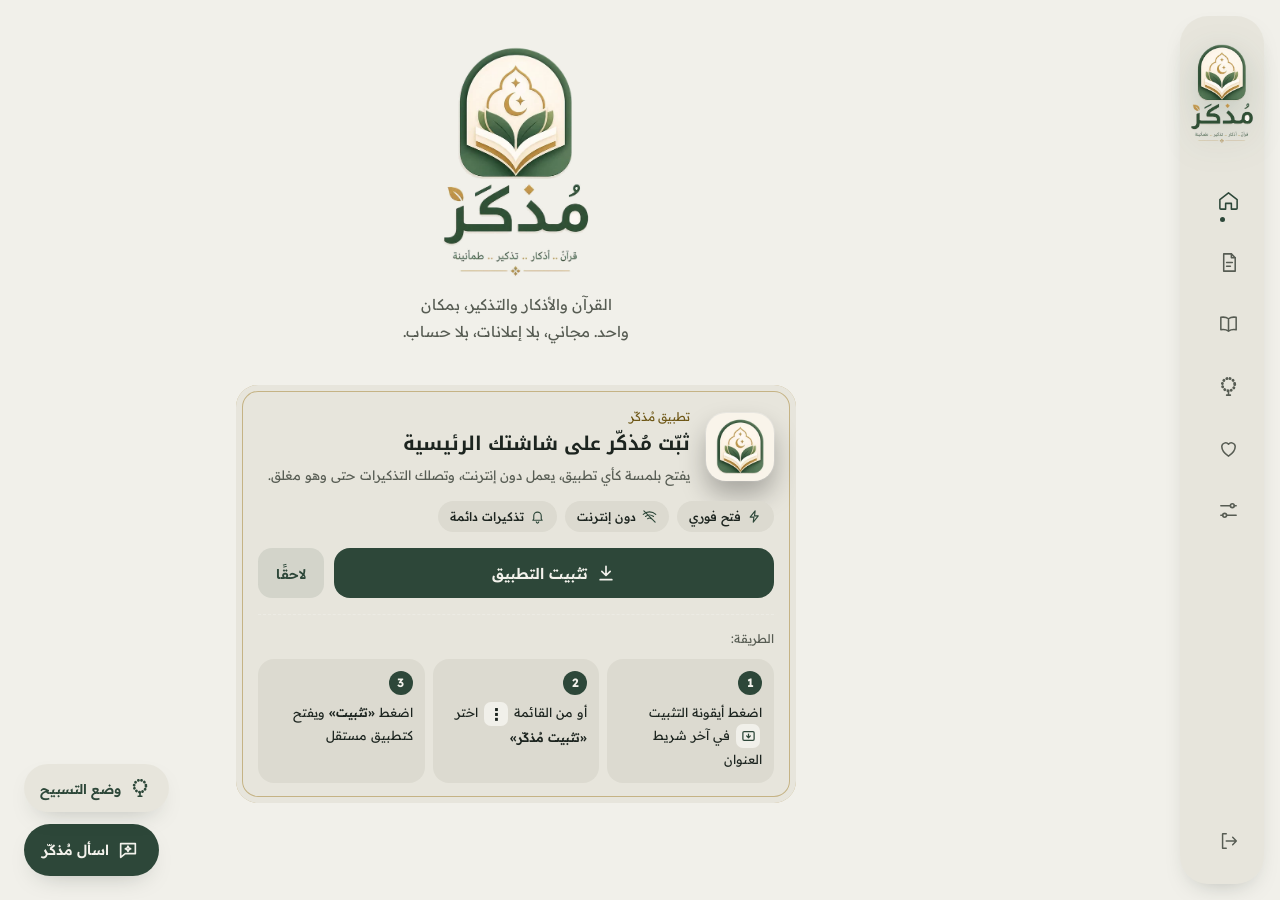
==== index.html @ 137f6650 "Add files via upload" ====
<!DOCTYPE html>
<html lang="ar" dir="rtl">
<head>
    <meta charset="UTF-8">
    <meta name="viewport" content="width=device-width, initial-scale=1.0, viewport-fit=cover">
    <meta name="theme-color" content="#F1F0EA">
    <title>مُذكّر | التطبيق الشامل للقرآن الكريم والأذكار</title>
    <meta name="description" content="مُذكّر: وردك اليومي من القرآن الكريم، والمصحف بالتجويد والتفسير، وأذكار الصباح والمساء بأدلّتها، ومسبحة، وتذكيرات تصلك حتى والتطبيق مغلق. مجاني وبلا إعلانات.">
    <meta property="og:title" content="مُذكّر · القرآن والأذكار">
    <meta property="og:description" content="وردك اليومي، والمصحف، والأذكار، والمسبحة، وتذكيرات تصلك في وقتها.">
    <meta property="og:locale" content="ar_AR">
    
    <!-- Google Fonts -->
    <link rel="preconnect" href="https://fonts.googleapis.com">
    <link rel="preconnect" href="https://fonts.gstatic.com" crossorigin>
    <link href="https://fonts.googleapis.com/css2?family=Readex+Pro:wght@300..700&family=Noto+Kufi+Arabic:wght@500;600;700&family=Amiri+Quran&family=Amiri:wght@400;700&family=Noto+Naskh+Arabic:wght@400;600;700&family=Scheherazade+New:wght@400;700&display=swap" rel="stylesheet">

    <!-- Web App Manifest -->
    <link rel="manifest" href="manifest.json">
    <link rel="icon" type="image/png" href="assets/img/favicon-64.png">
    <link rel="apple-touch-icon" href="assets/img/apple-touch-icon.png">

    <!-- التنسيقات: الترتيب مهم (كل ملف يعدّل على ما قبله) -->
    <link rel="stylesheet" href="assets/css/01-base.css">
    <link rel="stylesheet" href="assets/css/02-reader-and-palette.css">
    <link rel="stylesheet" href="assets/css/03-home-and-wird.css">
    <link rel="stylesheet" href="assets/css/04-brand-and-effects.css">
    <link rel="stylesheet" href="assets/css/05-viewer-reminders-picker.css">
    <link rel="stylesheet" href="assets/css/06-immersive-and-mobile.css">
    <link rel="stylesheet" href="assets/css/07-design.css">
    <link rel="stylesheet" href="assets/css/08-quran-tools.css">
    <link rel="stylesheet" href="assets/css/09-assistant.css">
    <link rel="stylesheet" href="assets/css/10-atmosphere.css">
    <link rel="stylesheet" href="assets/css/11-refresh.css">
    <link rel="stylesheet" href="assets/css/12-pages.css">
    <link rel="stylesheet" href="assets/css/13-mushaf-and-motion.css">
    <link rel="stylesheet" href="assets/css/14-performance.css">
    <link rel="stylesheet" href="assets/css/15-look.css">
    <link rel="stylesheet" href="assets/css/16-layout.css">
    <link rel="stylesheet" href="assets/css/17-mushaf.css">
    <link rel="stylesheet" href="assets/css/18-screen.css">
    <link rel="stylesheet" href="assets/css/19-feedback.css">
    <link rel="stylesheet" href="assets/css/20-cards.css">
    <link rel="stylesheet" href="assets/css/21-new-look.css">
</head>
<body>

<script src="assets/js/preload-theme.js"></script>
<div class="splash" id="splash" aria-hidden="true"><div class="brand-logo"></div></div>
<script src="assets/js/splash.js"></script>

<svg width="0" height="0" style="position:absolute" aria-hidden="true" focusable="false"><symbol id="khatam" viewBox="0 0 100 100"><g fill="none" stroke="currentColor" stroke-width=".5"><rect x="18" y="18" width="64" height="64"/><rect x="18" y="18" width="64" height="64" transform="rotate(45 50 50)"/><g transform="translate(50 50) scale(.62) translate(-50 -50)"><rect x="18" y="18" width="64" height="64"/><rect x="18" y="18" width="64" height="64" transform="rotate(45 50 50)"/></g><g transform="translate(50 50) scale(.34) translate(-50 -50)"><rect x="18" y="18" width="64" height="64"/><rect x="18" y="18" width="64" height="64" transform="rotate(45 50 50)"/></g></g></symbol></svg>
<!-- الخلفية (ج5، الإصدار 15): لون سادة + مشربية بالزاوية وضو ذهبي بيتنفّس (بيبنيهن fx.js) -->
<div class="ambient" aria-hidden="true"></div>

<div class="app-shell">
    <!-- الشريط الجانبي -->
    <aside class="sidebar" aria-label="التنقل الرئيسي">
        <button class="brand-mark" data-target="home" aria-label="مُذكّر – الرئيسية"><span class="brand-logo" role="img" aria-label="شعار مُذكّر"></span></button>
        <nav class="side-nav">
            <span class="nav-pill" id="nav-pill" aria-hidden="true"></span>
            <button class="side-link active" data-target="home"><small>الرئيسية</small><svg viewBox="0 0 24 24" fill="none" stroke="currentColor" stroke-width="1.6" stroke-linecap="round" stroke-linejoin="round" aria-hidden="true" ><path d="M3 11l9-7 9 7v9a1 1 0 0 1-1 1h-5v-6H9v6H4a1 1 0 0 1-1-1z"/></svg></button>
            <button class="side-link" data-target="adhkar"><small>الأذكار</small><svg viewBox="0 0 24 24" fill="none" stroke="currentColor" stroke-width="1.6" stroke-linecap="round" stroke-linejoin="round" aria-hidden="true" ><path d="M7 3h8l4 4v14H7z"/><path d="M15 3v4h4"/><path d="M10 12h6M10 16h4"/></svg></button>
            <button class="side-link" data-target="quran"><small>القرآن</small><svg viewBox="0 0 24 24" fill="none" stroke="currentColor" stroke-width="1.6" stroke-linecap="round" stroke-linejoin="round" aria-hidden="true" ><path d="M12 6c-2-1.5-5-2-8-1.5v13c3-.5 6 0 8 1.5 2-1.5 5-2 8-1.5v-13c-3-.5-6 0-8 1.5zM12 6v13"/></svg></button>
            <button class="side-link" data-target="tasbih"><small>التسبيح</small><svg viewBox="0 0 24 24" fill="none" stroke="currentColor" stroke-width="1.6" stroke-linecap="round" stroke-linejoin="round" aria-hidden="true" ><circle cx="12" cy="10" r="6.5" stroke-width="3" stroke-dasharray="0.1 3.4"/><path d="M12 16.5v4.5M10 21h4"/></svg></button>
            <button class="side-link" data-target="my-adhkar"><small>أذكاري</small><svg viewBox="0 0 24 24" fill="none" stroke="currentColor" stroke-width="1.6" stroke-linecap="round" stroke-linejoin="round" aria-hidden="true" ><path d="M12 20s-7-4.5-7-10a4 4 0 0 1 7-2.5A4 4 0 0 1 19 10c0 5.5-7 10-7 10z"/></svg></button>
            <button class="side-link" data-target="settings"><small>الإعدادات</small><svg viewBox="0 0 24 24" fill="none" stroke="currentColor" stroke-width="1.6" stroke-linecap="round" stroke-linejoin="round" aria-hidden="true" ><path d="M4 7h10M18 7h2M4 17h2M10 17h10"/><circle cx="16" cy="7" r="2"/><circle cx="8" cy="17" r="2"/></svg></button>
        </nav>
        <button class="logout" aria-label="تسجيل الخروج"><svg viewBox="0 0 24 24" fill="none" stroke="currentColor" stroke-width="1.6" stroke-linecap="round" stroke-linejoin="round" aria-hidden="true" ><path d="M9 4H5v16h4M16 8l4 4-4 4M20 12H9"/></svg></button>
    </aside>

    <!-- المحتوى الرئيسي -->
    <main class="main-content">
        
        <!-- 1. الصفحة الرئيسية -->
        <section id="page-home" class="page-view active-page">
            <div class="brand-logo home-logo" role="img" aria-label="شعار مُذكّر"></div>
            <!-- الإصدار 30 (معرض الرئيسية): بالمتصفح الرئيسية بتصير صفحة التثبيت بس (install.js بيحط #page-home.is-install).
                 «لاحقًا» بترجّع «يومك»، وبالتطبيق المثبّت ما بتبين أبدًا -->
            <div class="web-hero">
                <img class="web-logo web-logo-light" src="assets/img/logo-light.webp" alt="مُذكّر" width="380" height="591" decoding="async">
                <img class="web-logo web-logo-dark" src="assets/img/logo-dark.webp" alt="مُذكّر" width="380" height="591" decoding="async">
                <p>القرآن والأذكار والتذكير، بمكان واحد. مجاني، بلا إعلانات، بلا حساب.</p>
            </div>
            <!-- الإصدار 28 (من «ورشة مُذكّر»): رسالة إلك ← التحية ← زر التسبيح ← سطر الورد ← يوم مميز ← ثبّت التطبيق -->
            <!-- ر2 «وصلك رد على ملاحظتك» وع1 إعلان من فريق مُذكّر (feedback.js) -->
            <div class="home-notes" id="home-notes" hidden></div>
            <header class="home-intro">
                <div><p class="eyebrow">لوحتك اليومية في مُذكّر</p><h1 id="home-greeting"><b id="greeting-word">مرحباً</b><span id="greeting-name-wrap" hidden>، <button class="greeting-name" id="greeting-name" type="button" title="تعديل الاسم"></button></span></h1></div>
                <div class="home-tools">
                    <div class="home-date"><i></i><span class="hd-lines"><span id="home-date-label">اليوم · —</span><small class="home-hijri" id="home-hijri" hidden></small></span></div>
                    <!-- شاشة مُذكّر (screen.js): الساعة وورد اليوم وذكر الوقت بملء الشاشة -->
                    <button class="theme-quick screen-quick" id="screen-open" data-open-screen type="button" aria-label="شاشة مُذكّر: الساعة وورد اليوم بملء الشاشة" title="شاشة مُذكّر"><svg viewBox="0 0 24 24" fill="none" stroke="currentColor" stroke-width="1.8" stroke-linecap="round" stroke-linejoin="round" aria-hidden="true"><rect x="3" y="4.5" width="18" height="12" rx="2"/><path d="M9 20.5h6M12 16.5v4"/><path d="M8.5 10.5h3M8.5 10.5V8"/></svg></button>
                    <button class="theme-quick" id="theme-quick" type="button" aria-label="تبديل الوضع الفاتح والداكن" title="فاتح / داكن">
                        <span class="tq-cube"><svg class="tq-sun" viewBox="0 0 24 24" fill="none" stroke="currentColor" stroke-width="1.8" stroke-linecap="round" aria-hidden="true"><circle cx="12" cy="12" r="4"/><path d="M12 2v2M12 20v2M2 12h2M20 12h2M4.9 4.9l1.4 1.4M17.7 17.7l1.4 1.4M4.9 19.1l1.4-1.4M17.7 6.3l1.4-1.4"/></svg><svg class="tq-moon" viewBox="0 0 24 24" fill="none" stroke="currentColor" stroke-width="1.8" stroke-linecap="round" stroke-linejoin="round" aria-hidden="true"><path d="M20 14.5A8 8 0 1 1 9.5 4a6.5 6.5 0 0 0 10.5 10.5z"/></svg></span>
                    </button>
                </div>
            </header>

            <section class="home-dashboard" aria-label="لوحة التحكم اليومية">
                <!-- ر2 «يومك» (الإصدار 30): أربع محطات باليوم، بيكتبها home.js ← DayPath -->
                <section class="day-path" id="day-path" aria-labelledby="dp-title">
                    <div class="dp-head">
                        <div class="dp-ring" id="dp-ring" aria-hidden="true"><span id="dp-count">0/4</span></div>
                        <div><h2 id="dp-title">يومك</h2><p id="dp-line">يومك لسا ببدايتو</p></div>
                    </div>
                    <ol class="dp-steps" id="dp-steps" aria-label="محطات يومك"></ol>
                </section>
                <article class="home-card dhikr-card">
                    <span class="card-kicker">الذِكر التفاعلي التالي</span>
                    <h2 id="dhikr-card-title">خذ لحظة للذكر</h2>
                    <p class="dhikr-copy" id="dhikr-card-text">سُبْحَانَ اللَّهِ وَبِحَمْدِهِ</p>
                    <div class="dhikr-meta"><span class="dhikr-source" id="dhikr-card-source">ذكر مقترح لك الآن</span><div class="dhikr-meta-actions"><button class="sound-toggle" id="tasbih-sound-toggle" type="button" aria-pressed="true">الصوت: تشغيل</button><button class="dhikr-next" id="dhikr-next-btn" type="button">ذكر آخر ↻</button></div></div>
                    <button class="tasbih-orb" id="tasbih-orb" type="button" aria-label="تسبيح سريع، اضغط للعد"><span id="tasbih-count">0</span><small>اضغط للتسبيح · +1</small></button>
                    <span class="tasbih-float" id="tasbih-float">+1</span>
                </article>
                <!-- ورد اليوم «سطر» (الورشة): كبسة بتفتح صفحة القرآن. الأرقام بيكتبها wird.js -->
                <!-- الإصدار 30: الورد صار محطة بـ «يومك»، فهالسطر مخفي (wird.js لسا بيكتب بعناصرو) -->
                <article class="home-card progress-card hw-card" hidden>
                    <button class="hw-row nav-btn" data-target="quran" data-tab="wird-now" type="button">
                        <span class="hw-ic" aria-hidden="true"><svg viewBox="0 0 24 24" fill="none" stroke="currentColor" stroke-width="1.7" stroke-linecap="round" stroke-linejoin="round"><path d="M12 6c-2-1.5-5-2-8-1.5V19c3-.5 6 0 8 1.5 2-1.5 5-2 8-1.5V4.5C17 4 14 4.5 12 6z"/><path d="M12 6v14.5"/></svg></span>
                        <span class="hw-txt"><b>ورد اليوم</b><small><span id="dashboard-resume-surah">—</span> · <span id="dashboard-resume-meta"></span></small></span>
                        <strong class="hw-pct" id="dashboard-progress-percent">0٪</strong>
                    </button>
                    <div class="progress-track hw-track"><span id="dashboard-progress-bar"></span></div>
                    <!-- عناصر بيكتب فيها wird.js وhome.js وextras.js: مخفية بالرئيسية الجديدة (الأسبوع انخفى بالورشة) -->
                    <div class="hw-hidden" hidden>
                        <span id="dashboard-wird-label">وردك القرآني</span><strong id="dashboard-quran-page">—</strong>
                        <p class="daily-stats-line" id="daily-stats-line">إحصائية اليوم: لم تبدأ بعد</p>
                        <ol class="week-log" id="week-log" aria-label="إنجازك في آخر 7 أيام"></ol>
                    </div>
                </article>
            </section>

            <!-- إ4 يوم مميز بالتقويم الهجري (الأيام البيض، عاشوراء، عرفة، العشر، العيدين…) -->
            <section class="hijri-card" id="hijri-card" hidden aria-live="polite">
                <span class="hc-icon" aria-hidden="true">۞</span>
                <div><b id="hijri-card-title"></b><small id="hijri-card-text"></small></div>
            </section>

            <!-- يوم الجمعة: تظهر يوم الجمعة فقط (ويمكن إيقافها من الإعدادات) -->
            <section class="friday-card" id="friday-card" hidden aria-labelledby="friday-title">
                <div class="fc-icon" aria-hidden="true"><svg viewBox="0 0 24 24" fill="none" stroke="currentColor" stroke-width="1.6" stroke-linecap="round" stroke-linejoin="round"><path d="M4 21V12a8 6 0 0 1 16 0v9M2 21h20M12 2v3M9 21v-4a3 3 0 0 1 6 0v4"/></svg></div>
                <div class="fc-copy">
                    <span class="fc-kicker">جمعة مباركة</span>
                    <h2 id="friday-title">سورة الكهف والصلاة على النبي ﷺ</h2>
                    <p>«من قرأ سورة الكهف يوم الجمعة أضاء له من النور ما بين الجمعتين» <small>رواه الحاكم والبيهقي، وصححه الألباني في صحيح الجامع (6470)</small></p>
                </div>
                <button class="primary-button" id="friday-read" type="button">اقرأ الكهف</button>
            </section>

            <!-- تثبيت التطبيق: زر بضغطة واحدة + الطريقة تحته (يختفي داخل التطبيق المثبّت) -->
            <section class="install-card" data-install-card data-install-box hidden aria-labelledby="install-title">
                <div class="ic-glow" aria-hidden="true"></div>
                <div class="ic-head">
                    <img class="ic-icon" src="assets/img/icon-192.webp" alt="" width="68" height="68" decoding="async">
                    <div class="ic-copy">
                        <span class="ic-kicker">تطبيق مُذكّر</span>
                        <h2 id="install-title">ثبّت مُذكّر على شاشتك الرئيسية</h2>
                        <p>يفتح بلمسة كأي تطبيق، يعمل دون إنترنت، وتصلك التذكيرات حتى وهو مغلق.</p>
                    </div>
                </div>
                <ul class="ic-perks" aria-label="مزايا التطبيق">
                    <li><svg viewBox="0 0 24 24" fill="none" stroke="currentColor" stroke-width="1.8" stroke-linecap="round" stroke-linejoin="round" aria-hidden="true"><path d="M13 3L5 13h6l-1 8 8-10h-6z"/></svg>فتح فوري</li>
                    <li><svg viewBox="0 0 24 24" fill="none" stroke="currentColor" stroke-width="1.8" stroke-linecap="round" stroke-linejoin="round" aria-hidden="true"><path d="M2 8.5a15 15 0 0 1 20 0M5.5 12a10 10 0 0 1 13 0M9 15.5a5 5 0 0 1 6 0"/><path d="M3 3l18 18"/></svg>دون إنترنت</li>
                    <li><svg viewBox="0 0 24 24" fill="none" stroke="currentColor" stroke-width="1.8" stroke-linecap="round" stroke-linejoin="round" aria-hidden="true"><path d="M6 16V11a6 6 0 0 1 12 0v5l1.5 2h-15z"/><path d="M10 20.5a2 2 0 0 0 4 0"/></svg>تذكيرات دائمة</li>
                </ul>
                <div class="ic-actions">
                    <button class="ic-btn" type="button" data-install><svg viewBox="0 0 24 24" fill="none" stroke="currentColor" stroke-width="2" stroke-linecap="round" stroke-linejoin="round" aria-hidden="true"><path d="M12 4v11M7 10l5 5 5-5"/><path d="M5 20h14"/></svg>تثبيت التطبيق</button>
                    <button class="ic-later" type="button" data-install-later>لاحقًا</button>
                </div>
                <div class="ic-how" data-install-how>
                    <span class="ic-how-title" data-install-how-title>الطريقة:</span>
                    <ol class="ic-steps" data-install-steps></ol>
                </div>
                <p class="ic-note" data-install-note hidden></p>
            </section>

            <!-- «بطاقة الوقت» انخفت بالورشة (الإصدار 28). باقية مخفية لأنو time-context.js بيكتب فيها -->
            <section class="smart-section" hidden>
                <div class="section-title"><div><span class="soft-label">اقتراح يتكيّف مع وقتك</span><h2>الأذكار الذكية حسب الوقت</h2></div><span class="time-context" id="smart-time-context">الآن</span></div>
                <article class="home-card smart-card">
                    <div class="smart-copy"><div class="smart-icon" id="smart-icon" aria-hidden="true">☼</div><div><h3 id="smart-title">أذكار الصباح</h3><p id="smart-description">ابدأ يومك بذكرٍ يشرح الصدر ويمنحك سكينة.</p></div></div>
                    <button class="primary-button nav-btn" data-target="adhkar" type="button" id="smart-action">فتح أذكار الصباح <span>←</span></button>
                </article>
            </section>

            <div class="home-footer-note"><span>مُذكّر · تذكيرك بالخير يغيّر يومك</span><span>وقليل دائم خير من كثير منقطع</span></div>
        </section>

        <!-- 2. صفحة الأذكار الشاملة -->
        <section id="page-adhkar" class="page-view">
            <header class="page-header">
                <div><h1>الأذكار</h1><p class="page-lead">اختر حسب وقتك، واقرأ بهدوء وطمأنينة</p></div>
            </header>

            <div class="search-box"><svg viewBox="0 0 24 24" fill="none" stroke="currentColor" stroke-width="1.7" stroke-linecap="round" stroke-linejoin="round" aria-hidden="true"><circle cx="11" cy="11" r="6.5"/><path d="M20 20l-4.2-4.2"/></svg><input id="adhkar-search" type="search" placeholder="ابحث في الأذكار..." aria-label="البحث في الأذكار"></div>

            <!-- الإصدار 28 (الورشة): «كمّل من وين وقفت». بتطلع بس إذا في قسم ما خلص (adhkar-viewer.js) -->
            <button class="adhkar-resume" id="adhkar-resume" type="button" hidden>
                <span class="ar-txt"><small>كمّل من وين وقفت</small><b id="adhkar-resume-title">—</b><small id="adhkar-resume-sub"></small></span>
                <span class="ar-go">كمّل</span>
                <span class="ar-track" aria-hidden="true"><i id="adhkar-resume-bar"></i></span>
            </button>

            <!-- ذ3 (الإصدار 15): رفوف — حسب وقتك (يلي وقته هلق أول شي، time-context.js ← orderShelf)، بعد العبادات، والمناسبات -->
            <section class="content-section adhkar-shelves" id="adhkar-categories-section">
                <h2 class="shelf-t">حسب وقتك</h2>
                <div class="shelf" id="time-shelf">
                    <article class="category-card shelf-card morning" role="button" tabindex="0" data-adhkar-group="morning" data-slot="morning"><span><svg viewBox="0 0 24 24" fill="none" stroke="currentColor" stroke-width="1.6" stroke-linecap="round" stroke-linejoin="round" aria-hidden="true"><circle cx="12" cy="12" r="4"/><path d="M12 3v2M12 19v2M3 12h2M19 12h2M5.6 5.6L7 7M17 17l1.4 1.4M5.6 18.4L7 17M17 7l1.4-1.4"/></svg></span><small class="sc-when">بعد الفجر</small><strong>أذكار الصباح</strong></article>
                    <article class="category-card shelf-card evening" role="button" tabindex="0" data-adhkar-group="evening" data-slot="evening"><span><svg viewBox="0 0 24 24" fill="none" stroke="currentColor" stroke-width="1.6" stroke-linecap="round" stroke-linejoin="round" aria-hidden="true"><path d="M20 14a8 8 0 1 1-10-10 6.500 6.500 0 0 0 10 10z"/></svg></span><small class="sc-when">بعد العصر</small><strong>أذكار المساء</strong></article>
                    <article class="category-card shelf-card sleep" role="button" tabindex="0" data-adhkar-group="sleep" data-slot="sleep"><span><svg viewBox="0 0 24 24" fill="none" stroke="currentColor" stroke-width="1.6" stroke-linecap="round" stroke-linejoin="round" aria-hidden="true"><path d="M3 18v-7h18v7M3 15h18M6 11V8h5v3"/></svg></span><small class="sc-when">قبل النوم</small><strong>أذكار النوم</strong></article>
                    <article class="category-card shelf-card wake" role="button" tabindex="0" data-adhkar-group="wake" data-slot="wake"><span><svg viewBox="0 0 24 24" fill="none" stroke="currentColor" stroke-width="1.6" stroke-linecap="round" stroke-linejoin="round" aria-hidden="true"><path d="M3 18h18M7 18a5 5 0 0 1 10 0"/><path d="M12 5v3M5.6 9.6l1.6 1.6M18.4 9.6l-1.6 1.6"/></svg></span><small class="sc-when">عند الاستيقاظ</small><strong>أذكار الاستيقاظ</strong></article>
                </div>
                <h2 class="shelf-t">بعد العبادات</h2>
                <div class="glist">
                    <article class="category-card glist-row" role="button" tabindex="0" data-adhkar-group="post_prayer"><strong>أذكار بعد الصلاة</strong><small>أذكار ودعاء بعد كل صلاة</small></article>
                    <article class="category-card glist-row" role="button" tabindex="0" data-adhkar-group="praise"><strong>تسبيح واستغفار</strong><small>فضل الذكر العظيم</small></article>
                </div>
                <h2 class="shelf-t">المناسبات</h2>
                <div class="sit-chips">
                    <button type="button" class="sit-chip" data-adhkar-group="sit-anger">عند الغضب</button>
                    <button type="button" class="sit-chip" data-adhkar-group="sit-worry">الهمّ والحزن</button>
                    <button type="button" class="sit-chip" data-adhkar-group="sit-travel">السفر</button>
                    <button type="button" class="sit-chip" data-adhkar-group="sit-rain">المطر</button>
                    <button type="button" class="sit-chip" data-adhkar-group="sit-sick">المرض</button>
                    <button type="button" class="sit-chip" data-adhkar-group="sit-food">الطعام</button>
                    <button type="button" class="sit-chip" data-adhkar-group="sit-leave-home">الخروج من المنزل</button>
                    <button type="button" class="sit-chip is-all" data-situations>كل المناسبات ←</button>
                </div>
            </section>

            <!-- عارض الأذكار: صفحة لكل ذكر مع الدليل -->
            <section class="adhkar-detail" id="adhkar-detail" role="dialog" aria-modal="true" aria-labelledby="adhkar-detail-title" hidden>
                <div class="dk-head">
                    <button class="dk-back" type="button" id="adhkar-back" aria-label="العودة للأقسام"><svg viewBox="0 0 24 24" fill="none" stroke="currentColor" stroke-width="2" stroke-linecap="round" stroke-linejoin="round" aria-hidden="true"><path d="M9 6l6 6-6 6"/></svg><span>الأقسام</span></button>
                    <h2 id="adhkar-detail-title">أذكار الصباح</h2>
                    <div class="dk-end">
                        <!-- صنع بطاقة من الذكر المفتوح (cards.js) -->
                        <button class="dk-card" type="button" id="dk-card" aria-label="صنع بطاقة من هالذكر" title="صنع بطاقة"><svg viewBox="0 0 24 24" fill="none" stroke="currentColor" stroke-width="1.8" stroke-linecap="round" stroke-linejoin="round" aria-hidden="true"><rect x="6" y="2.5" width="12" height="19" rx="2.5"/><path d="M6 16l3.5-3.5 3 3 2-2 3.5 3.5"/><path d="M14.5 6.8a1.6 1.6 0 1 1-1.4 2.4"/></svg></button>
                        <span class="dk-pager" id="dk-pager" aria-live="polite">1 / 1</span>
                    </div>
                    <div class="dk-progress" aria-hidden="true"><span id="dk-progress"></span></div>
                </div>
                <div class="dk-stage" id="dk-stage">
                    <div class="dk-book" id="dk-book"></div>
                </div>
                <div class="dk-dock">
                    <button class="dk-nav" id="dk-prev" type="button" aria-label="الذكر السابق"><svg viewBox="0 0 24 24" fill="none" stroke="currentColor" stroke-width="2" stroke-linecap="round" stroke-linejoin="round" aria-hidden="true"><path d="M9 6l6 6-6 6"/></svg></button>
                    <button class="dk-counter" id="dk-counter" type="button" aria-label="اضغط للعدّ">
                        <svg viewBox="0 0 100 100" aria-hidden="true"><circle class="dk-ring-bg" cx="50" cy="50" r="45"/><circle class="dk-ring" id="dk-ring" cx="50" cy="50" r="45" pathLength="100"/></svg>
                        <span id="dk-count">0/1</span>
                    </button>
                    <button class="dk-nav" id="dk-next" type="button" aria-label="الذكر التالي"><svg viewBox="0 0 24 24" fill="none" stroke="currentColor" stroke-width="2" stroke-linecap="round" stroke-linejoin="round" aria-hidden="true"><path d="M15 6l-6 6 6 6"/></svg></button>
                </div>
                <p class="dk-hint" id="dk-hint">اضغط على الصفحة لإظهار زر العودة · اسحب للتنقّل</p>
            </section>

            <!-- الأذكار العامة الشاملة الداعمة للتصفح المباشر والبحث -->
            <section class="content-section" id="adhkar-general-section">
                <div class="section-title"><div><span class="soft-label">أذكار وتسابيح يومية</span><h2>الأذكار العامة</h2></div></div>
                <div class="adhkar-list" id="adhkar-list">
                    <!-- سيتم توليدها ديناميكياً وحفظها كاملاً -->
                </div>
            </section>
            <footer><span>مُذكّر</span><span>أذكارك أقرب مما تتخيل</span></footer>
        </section>

        <!-- 3. صفحة القرآن (ق3): ختمتي + «تابع الورد» و«افتح المصحف» + ورد اليوم تحتهم -->
        <section id="page-quran" class="page-view" data-tab="wird">
            <header class="page-header">
                <div><h1>القرآن</h1><p class="page-lead" id="quran-lead">ختمتك ووردك اليومي والمصحف</p></div>
            </header>

            <!-- الإصدار 28 (الورشة): السلسلة + تابع الورد + افتح المصحف بسطر واحد ← ورد اليوم مع آية ← ختمتي ← خيارات الختمة -->
            <div class="quran-tiles">
                <div class="q-tile q-streak" aria-live="polite"><svg viewBox="0 0 24 24" fill="none" stroke="currentColor" stroke-width="1.7" stroke-linecap="round" stroke-linejoin="round" aria-hidden="true"><path d="M12 21c4 0 6.5-2.6 6.5-6.3 0-3.7-3-6.2-4.6-9.2-.9 2.2-2.2 3.4-3.6 4.2.2-1.7-.4-3.4-1.3-4.7C7.2 7.6 5.5 10.6 5.5 14.7 5.5 18.4 8 21 12 21z"/></svg><b id="q-streak-n">ابدأ اليوم</b><small id="q-streak-sub">سلسلة الورد</small></div>
                <button class="q-tile is-primary" id="q-continue" type="button"><svg viewBox="0 0 24 24" fill="none" stroke="currentColor" stroke-width="1.7" stroke-linecap="round" stroke-linejoin="round" aria-hidden="true"><path d="M12 3l1.8 5.4L19 10l-5.2 1.6L12 17l-1.8-5.4L5 10l5.2-1.6z"/></svg><b>تابع الورد</b><small id="q-continue-sub">آية بآية</small></button>
                <button class="q-tile" id="reader-enter" type="button"><svg viewBox="0 0 24 24" fill="none" stroke="currentColor" stroke-width="1.7" stroke-linecap="round" stroke-linejoin="round" aria-hidden="true"><path d="M12 6c-2-1.5-5-2-8-1.5v13c3-.5 6 0 8 1.5 2-1.5 5-2 8-1.5v-13c-3-.5-6 0-8 1.5zM12 6v13"/></svg><b>افتح المصحف</b><small id="reader-resume">من الصفحة 1</small></button>
            </div>

            <div class="quran-pane" id="quran-wird">
            <div class="wird-streak-bar" aria-live="polite">
                <div class="wird-streak-copy"><span class="streak-flame" aria-hidden="true"><svg viewBox="0 0 24 24" fill="none" stroke="currentColor" stroke-width="1.7" stroke-linecap="round" stroke-linejoin="round" aria-hidden="true"><path d="M12 3l1.8 5.4L19 10l-5.2 1.6L12 17l-1.8-5.4L5 10l5.2-1.6z"/></svg></span><div><strong id="wird-streak-text">استمرارية الورد تبدأ اليوم</strong><small id="wird-streak-sub">أتمم وردك اليوم لتحافظ على سلسلتك</small></div></div>
                <span class="wird-badge" id="wird-badge">وسام 7 أيام متتالية</span>
            </div>
            <section class="quran-hero">
                <div class="daily-wird-container">
                    <span class="wird-info-tag">الورد اليومي المخصص</span>
                    <h2 class="wird-title" id="wird-title-display">سورة البقرة / الجزء الثالث</h2>
                    <p class="wird-details" id="wird-details-display">عرض آية بآية حسب وردك اليومي</p>
                    
                    <div class="wird-progress-wrap" aria-label="تقدم الورد"><div class="wird-progress-meta"><span class="q-moon" id="q-moon" aria-hidden="true"></span><span>تقدم وردك اليوم</span><strong id="wird-progress-label">0 / 10 آيات</strong></div><div class="wird-live-track"><span id="wird-live-progress"></span></div></div>
                    <div class="wird-summary">
                        <div class="wird-stat"><strong id="wird-current-aya-num">1</strong><small>الآية الحالية</small></div>
                        <div class="wird-stat"><strong id="wird-total-target">10</strong><small>صفحات وردك اليوم</small></div>
                        <div class="wird-stat"><strong id="wird-khatma-display">30 يوماً</strong><small>مدّة الختمة</small></div>
                    </div>

                    <!-- بطاقة عرض الآية بآية -->
                    <div class="single-verse-display">
                        <span class="single-verse-num" id="verse-badge-num">الآية 1</span>
                        <div class="verse-zoom" role="group" aria-label="حجم خط الآية"><button type="button" data-verse-zoom="-1" aria-label="تصغير خط الآية">أ−</button><button type="button" data-verse-zoom="1" aria-label="تكبير خط الآية">أ+</button></div>
                        <div class="single-verse-content" id="single-verse-text">
                            جارٍ تحميل الآية الكريمة...
                        </div>
                        <div class="verse-page-note" id="verse-page-note"></div>
                    </div>
                    <p class="wird-offline" id="wird-offline" aria-live="polite" hidden></p>

                    <div class="wird-completion-banner" id="wird-finished-msg" role="status"></div>

                    <!-- الإصدار 28: القراية صارت «رزمة بطاقات» بملء الشاشة متل الأذكار (wird.js ← openFocus). الزرّين القدام مخفيين -->
                    <button class="primary-button wird-open" id="wird-open" type="button">تابع الورد آية بآية</button>
                    <div class="single-verse-nav">
                        <button class="primary-button hero-ghost" id="prev-verse-btn" type="button">السابقة</button>
                        <button class="primary-button wird-complete-btn hero-solid" id="next-verse-btn" type="button">أتممت هذه الآية <span aria-hidden="true">✓</span></button>
                    </div>
                    <div class="wird-action-row">
                        <button class="focus-button" id="wird-page-btn" type="button">أتممت الصفحة</button>
                        <button class="focus-button" id="wird-reader-btn" type="button">الورد بالمصحف</button>
                        <button class="focus-button" id="wird-focus-btn" type="button">وضع التركيز</button>
                        <button class="focus-button" type="button" id="wird-edit-btn">تعديل الورد</button>
                        <button class="focus-button" id="wird-new-khatma" type="button" hidden>ابدأ ختمة جديدة</button>
                    </div>
                </div>
            </section>
            
            <!-- تفاصيل الختمة (بيحدّثها wird.js) -->
            <section class="khatma-card" hidden>
                <div class="khatma-head">
                    <div><h2>ختمة القرآن الكريم</h2></div>
                    <strong class="khatma-percent" id="khatma-percent">0٪</strong>
                </div>
                <div class="khatma-track"><span id="khatma-progress"></span></div>
                <p class="khatma-meta" id="khatma-meta"></p>
            </section>
            </div>

            <!-- «ختمتي»: الأجزاء الـ30 (بيرسمها wird.js) -->
            <section class="khatma-top" aria-labelledby="kt-title">
                <div class="kt-head"><h2 id="kt-title">الجزء <span id="kt-juz">1</span> من 30</h2><span class="kt-pct" id="kt-pct">0٪ من الختمة</span></div>
                <div class="juz-grid" id="juz-grid" aria-hidden="true"></div>
                <p class="kt-today" id="kt-today">ورد اليوم: —</p>
            </section>

            <!-- خيارات إضافية: خطة الختمة، المصحف بدون نت (إ3)، المشاركة.
                 الإصدار 28: «إحصائيات الشهر» و«مشاركة إنجازي» إجوا لهون من الرئيسية (الأسبوع انخفى بالورشة) -->
            <h2 class="shelf-t">ختمتك</h2>
            <div class="glist" id="quran-more">
                <button class="glist-row" type="button" id="q-plan"><strong>خطة الختمة</strong><small id="q-plan-sub">تعديل الورد اليومي</small></button>
                <button class="glist-row" type="button" id="q-offline"><strong>المصحف بدون نت</strong><small id="q-offline-sub">نزّل المصحف كامل مرة وحدة (حوالي 2 ميغا) ليشتغل بلا نت</small></button>
                <button class="glist-row" type="button" id="month-open"><strong>إحصائيات الشهر</strong><small>الورد والأذكار والتسبيح بكل يوم</small></button>
                <button class="glist-row share-trigger" type="button" data-share="wird"><strong>مشاركة الورد</strong><small>صورة جميلة لوردك اليوم</small></button>
                <button class="glist-row share-trigger" type="button" data-share="achievements"><strong>مشاركة إنجازي</strong><small>ورد اليوم والأذكار والتسبيح بصورة وحدة</small></button>
            </div>
            <footer><span>مُذكّر</span><span>وقليل دائم خير من كثير منقطع</span></footer>
        </section>

        <!-- 4. صفحة التسبيح (tasbih.js): نفس عدّاد بطاقة الرئيسية -->
        <section id="page-tasbih" class="page-view">
            <header class="page-header">
                <div><h1>التسبيح</h1><p class="page-lead tb-stats"><span>مجموع اليوم <strong id="tb-today">0</strong></span><span id="tb-cycle-wrap">الدورة <strong id="tb-cycle">1</strong></span></p></div>
            </header>
            <!-- س3 (الإصدار 15): مساحة ضغط كبيرة فيها الذكر والرقم وخط التقدّم، والأدوات سطر تحتها -->
            <div class="tb-wrap">
                <button class="tb-orb tb-zone" id="tb-orb" type="button" aria-label="سبّح، اضغط بأي مكان هون للعدّ">
                    <svg class="tb-ring" viewBox="0 0 100 100" aria-hidden="true" hidden><circle class="tb-ring-bg" cx="50" cy="50" r="46"/><circle class="tb-ring-fg" id="tb-ring" cx="50" cy="50" r="46" pathLength="100"/></svg>
                    <span class="tb-beads" aria-hidden="true"></span>
                    <span class="tb-dz" id="tb-dz"></span>
                    <span class="tb-count" id="tb-count" aria-live="polite">0</span>
                    <span class="tb-bar" aria-hidden="true"><i id="tb-bar"></i></span>
                    <small class="tb-of" id="tb-of">من 33</small>
                    <small class="tb-hint">اضغط بأي مكان هون</small>
                </button>
                <div class="tb-chips" id="tb-dhikr" role="radiogroup" aria-label="الذكر"></div>
                <div class="tb-tools">
                    <div class="segmented tb-goal" id="tb-goal" role="group" aria-label="العدد"><button type="button" data-goal="33">33</button><button type="button" data-goal="100">100</button><button type="button" data-goal="0">بلا حد</button></div>
                    <button class="ghost-button" id="tb-sound" type="button" aria-pressed="true">الصوت: تشغيل</button>
                    <button class="ghost-button" id="tb-reset" type="button">تصفير</button>
                    <button class="primary-button" id="tb-mode-btn" type="button"><svg viewBox="0 0 24 24" fill="none" stroke="currentColor" stroke-width="1.9" stroke-linecap="round" stroke-linejoin="round" aria-hidden="true"><path d="M4 9V4h5M20 9V4h-5M4 15v5h5M20 15v5h-5"/></svg>ملء الشاشة</button>
                </div>
            </div>
            <footer><span>مُذكّر</span><span>ألا بذكر الله تطمئن القلوب</span></footer>
        </section>

        <!-- 5. صفحة أذكاري -->
        <section id="page-my-adhkar" class="page-view">
            <header class="page-header">
                <div><h1>أذكاري</h1><p class="page-lead" id="mine-lead">تذكيراتك، تصلك في وقتها</p></div>
            </header>

            <!-- الإصدار 28 (اللوحة المعتمدة): «خط اليوم» فوق كل شي، والنقطة المضوية هي هلّق (reminders.js ← renderToday) -->
            <section class="rem-today" id="rem-today" aria-labelledby="rem-today-t">
                <div class="rt-head"><h2 id="rem-today-t">اليوم</h2><small id="rem-today-sub"></small></div>
                <ol class="rt-line" id="rem-today-line"></ol>
                <p class="rt-empty">ما في تذكيرات اليوم. ضيف واحد، أو اختار من «جاهزة بضغطة» تحت.</p>
                <button class="ghost-button rt-new" id="rem-today-new" type="button">+ تذكير جديد</button>
            </section>

            <!-- م3 (الإصدار 15): مجموعات — تذكيراتي، الثابتة، الجاهزة (إ1)، وفحص الإشعارات -->
            <h2 class="shelf-t">تذكيراتي</h2>
            <div class="glist personal-reminders" id="personal-reminders">
                <p class="empty-note" id="rem-empty">لا توجد تذكيرات شخصية بعد. أضف تذكيرًا، أو اختر واحدًا جاهزًا من الأسفل.</p>
                <button class="glist-row add-row" id="rem-new" type="button"><strong>＋ تذكير جديد</strong></button>
            </div>

            <h2 class="shelf-t">تذكيرات ثابتة</h2>
            <div class="glist">
                <article class="personal-reminder is-locked" id="general-reminder-card" data-status="active" data-locked="true">
                    <div class="personal-copy">
                        <strong>ذكر عام كل 15 دقيقة</strong>
                        <p class="rem-status" id="gr-status" aria-live="polite"></p>
                        <div class="rem-actions"><button class="link-btn" id="gr-test" type="button">جرّب إشعارًا الآن</button></div>
                    </div>
                    <label class="switch" title="تفعيل أو إيقاف الإشعارات"><input id="gr-switch" type="checkbox" aria-label="تفعيل إشعارات الأذكار العامة"><span></span></label>
                </article>
                <article class="personal-reminder is-locked">
                    <div class="personal-copy"><strong>تذكير الجمعة</strong><p class="rem-status">صباح الجمعة: سورة الكهف والصلاة على النبي ﷺ</p></div>
                    <label class="switch" title="تفعيل أو إيقاف تذكير الجمعة"><input id="friday-switch" type="checkbox" checked aria-label="تفعيل تذكير الجمعة"><span></span></label>
                </article>
                <article class="personal-reminder is-locked">
                    <div class="personal-copy"><strong>تذكير الورد</strong><p class="rem-status" id="wird-rem-status">كل يوم بالوقت يلي بتختاره</p></div>
                    <input class="time-inline" id="wird-rem-time" type="time" aria-label="وقت تذكير الورد">
                    <label class="switch" title="تفعيل أو إيقاف تذكير الورد"><input id="wird-rem-switch" type="checkbox" aria-label="تفعيل تذكير الورد"><span></span></label>
                </article>
            </div>

            <!-- إ1 تذكيرات جاهزة بضغطة (extras.js ← Templates) -->
            <h2 class="shelf-t">جاهزة بضغطة</h2>
            <div class="glist" id="rem-templates"></div>

            <!-- فحص الإشعارات: كل حلقة بالسلسلة + إشعار تجربة حقيقي من السيرفر (notifications.js ← NotifyCheck) -->
            <section class="notify-check" id="notify-check" aria-labelledby="nc-title">
                <div class="nc-head">
                    <span class="nc-badge" aria-hidden="true"><svg viewBox="0 0 24 24" fill="none" stroke="currentColor" stroke-width="1.7" stroke-linecap="round" stroke-linejoin="round"><path d="M6 16V11a6 6 0 0 1 12 0v5l1.5 2h-15z"/><path d="M10 20.5a2 2 0 0 0 4 0"/></svg></span>
                    <div><h2 id="nc-title">لا تصلك الإشعارات؟</h2><p>نفحص كل خطوة، ونرسل إشعار تجربة حقيقيًا من الخادم.</p></div>
                </div>
                <button class="primary-button" id="nc-run" type="button">افحص الإشعارات</button>
                <ol class="nc-steps" id="nc-steps" aria-live="polite" hidden></ol>
                <div class="nc-actions" id="nc-actions" hidden><button class="ghost-button" id="nc-repair" type="button">إصلاح الاشتراك</button></div>
            </section>
            <footer><span>مُذكّر</span><span>تذكيرك، بطريقتك</span></footer>
        </section>

        <!-- 6. صفحة الإعدادات -->
        <section id="page-settings" class="page-view">
            <header class="page-header">
                <div><h1>الإعدادات</h1><p class="page-lead">بتنحفظ لحالها على جهازك</p></div>
            </header>

            <!-- ع3 (الإصدار 15): أقسام مفتوحة بلا بطاقات.
                 الإصدار 28 (الورشة): اسمك «سطر» أول شي ← المظهر والتاريخ «كل وحدة لحالها» ← بياناتك والتطبيق «سطور بمجموعة» -->
            <section class="settings-list">
                <article class="setting-card name-setting" id="name-setting">
                    <div class="setting-icon"><svg viewBox="0 0 24 24" fill="none" stroke="currentColor" stroke-width="1.7" stroke-linecap="round" stroke-linejoin="round" aria-hidden="true"><circle cx="12" cy="8.5" r="3.5"/><path d="M5 20a7 7 0 0 1 14 0"/></svg></div>
                    <div style="flex:1;">
                        <h2>اسمك</h2>
                        <p id="name-status">يظهر في التحية بالرئيسية، ويناديك به المساعد</p>
                    </div>
                    <form class="name-form" id="name-form" autocomplete="off">
                        <input id="name-input" type="text" maxlength="24" placeholder="اكتب اسمك" aria-label="اسمك" enterkeyhint="done">
                        <button class="primary-button" type="submit">حفظ</button>
                    </form>
                </article>
                <h2 class="set-sec-t">المظهر</h2>
                <article class="setting-card">
                    <div class="setting-icon"><svg viewBox="0 0 24 24" fill="none" stroke="currentColor" stroke-width="1.7" stroke-linecap="round" stroke-linejoin="round" aria-hidden="true"><circle cx="12" cy="12" r="8.5"/><path d="M12 3.5v17a8.5 8.5 0 0 0 0-17z" fill="currentColor" stroke="none"/></svg></div>
                    <div style="flex:1;">
                        <h2>مظهر التطبيق</h2>
                        <p id="theme-status">اختر المظهر المناسب لك</p>
                    </div>
                    <div class="segmented theme-seg" role="group" aria-label="المظهر"><button type="button" data-theme-opt="light">فاتح</button><button type="button" data-theme-opt="dark">داكن</button><button type="button" data-theme-opt="auto">حسب الجهاز</button><button type="button" data-theme-opt="sun">حسب الشمس</button></div>
                </article>
                <!-- ألوان الوقت: تلقائي حسب الشروق والغروب، أو فترة ثابتة (atmosphere.js) -->
                <!-- الإصدار 29: اللغة (i18n.js). الأذكار والقرآن بيضلّوا بالعربي -->
                <article class="setting-card lang-setting" id="lang-setting">
                    <div class="setting-icon"><svg viewBox="0 0 24 24" fill="none" stroke="currentColor" stroke-width="1.7" stroke-linecap="round" stroke-linejoin="round" aria-hidden="true"><circle cx="12" cy="12" r="8.5"/><path d="M3.5 12h17M12 3.5c2.5 2.6 3.7 5.4 3.7 8.5s-1.2 5.9-3.7 8.5c-2.5-2.6-3.7-5.4-3.7-8.5S9.5 6.1 12 3.5z"/></svg></div>
                    <div style="flex:1;">
                        <h2>اللغة</h2>
                        <p>لغة التطبيق، والأذكار والقرآن بيضلّوا بالعربي</p>
                    </div>
                    <div class="segmented" role="group" aria-label="اللغة"><button type="button" data-lang-opt="ar" lang="ar">العربية</button><button type="button" data-lang-opt="en" lang="en">English · beta</button></div>
                </article>
                <!-- الإصدار 28: مخفية، لأنو الألوان الجديدة ثابتة بكل الأوقات (ما بقى في شي تغيّرو) -->
                <article class="setting-card daytime-setting" id="daytime-setting" hidden>
                    <div class="setting-icon"><svg viewBox="0 0 24 24" fill="none" stroke="currentColor" stroke-width="1.7" stroke-linecap="round" stroke-linejoin="round" aria-hidden="true"><path d="M3 18h18"/><path d="M7 18a5 5 0 0 1 10 0"/><path d="M12 5v3M5.6 9.6l1.6 1.6M18.4 9.6l-1.6 1.6"/></svg></div>
                    <div style="flex:1;">
                        <h2>ألوان الوقت</h2>
                        <p id="daytime-status">تتغيّر الألوان مع وقت يومك، أو ثبّت الفترة التي تحبها</p>
                    </div>
                    <div class="dt-swatches" id="dt-swatches" role="radiogroup" aria-label="ألوان الوقت">
                        <button type="button" role="radio" data-dt="auto" aria-checked="true"><span></span>تلقائي</button>
                        <button type="button" role="radio" data-dt="dawn" aria-checked="false"><span></span>الفجر</button>
                        <button type="button" role="radio" data-dt="day" aria-checked="false"><span></span>النهار</button>
                        <button type="button" role="radio" data-dt="afternoon" aria-checked="false"><span></span>العصر</button>
                        <button type="button" role="radio" data-dt="sunset" aria-checked="false"><span></span>المغرب</button>
                        <button type="button" role="radio" data-dt="night" aria-checked="false"><span></span>الليل</button>
                    </div>
                </article>
                <!-- حجم الخط في التطبيق كله (prefs.js) -->
                <article class="setting-card textsize-setting" id="textsize-setting">
                    <div class="setting-icon"><svg viewBox="0 0 24 24" fill="none" stroke="currentColor" stroke-width="1.7" stroke-linecap="round" stroke-linejoin="round" aria-hidden="true"><path d="M3 19l5-13 5 13M4.8 14.5h6.4"/><path d="M14 19l3.5-9 3.5 9M15.2 16h4.6"/></svg></div>
                    <div style="flex:1;">
                        <h2>حجم الخط</h2>
                        <p id="textsize-status">لكل التطبيق، وبيتطبّق فورًا</p>
                    </div>
                    <div class="segmented textsize-seg" id="textsize-seg" role="radiogroup" aria-label="حجم الخط"><button type="button" role="radio" data-size="sm">صغير</button><button type="button" role="radio" data-size="md">عادي</button><button type="button" role="radio" data-size="lg">كبير</button><button type="button" role="radio" data-size="xl">أكبر</button></div>
                </article>
                <!-- المؤثرات (الإصدار 15): خفيفة = أسرع بلا حركات ثقيلة ولا زجاج مغبّش (prefs.js) -->
                <article class="setting-card effects-setting" id="effects-setting">
                    <div class="setting-icon"><svg viewBox="0 0 24 24" fill="none" stroke="currentColor" stroke-width="1.7" stroke-linecap="round" stroke-linejoin="round" aria-hidden="true"><path d="M13 3L5 13.5h6L10 21l8-10.5h-6z"/></svg></div>
                    <div style="flex:1;">
                        <h2>المؤثرات</h2>
                        <p id="effects-status">خفيفة: أسرع وأوفر للبطارية</p>
                    </div>
                    <div class="segmented" id="effects-seg" role="radiogroup" aria-label="المؤثرات"><button type="button" role="radio" data-fx="auto">تلقائي</button><button type="button" role="radio" data-fx="lite">خفيفة</button><button type="button" role="radio" data-fx="full">كاملة</button></div>
                </article>
                <h2 class="set-sec-t">التاريخ والتذكير</h2>
                <!-- إ4 التاريخ الهجري: تقويم أم القرى، مع تصحيح يوم حسب رؤية الهلال في بلدك (extras.js) -->
                <article class="setting-card hijri-setting" id="hijri-setting">
                    <div class="setting-icon"><svg viewBox="0 0 24 24" fill="none" stroke="currentColor" stroke-width="1.7" stroke-linecap="round" stroke-linejoin="round" aria-hidden="true"><path d="M15.5 3.5a8.5 8.5 0 1 0 5 13.6A7 7 0 0 1 15.5 3.5z"/><path d="M17.5 8.5l.6 1.4 1.4.6-1.4.6-.6 1.4-.6-1.4-1.4-.6 1.4-.6z"/></svg></div>
                    <div style="flex:1;">
                        <h2>التاريخ الهجري</h2>
                        <p id="hijri-preview">اليوم: —</p>
                    </div>
                    <div class="segmented" id="hijri-adjust" role="group" aria-label="تصحيح التاريخ الهجري"><button type="button" data-adj="-1">يوم قبل</button><button type="button" data-adj="0">أم القرى</button><button type="button" data-adj="1">يوم بعد</button></div>
                </article>
                <!-- شاشة مُذكّر (screen.js): للطاولة أو التلفزيون، وكل جهاز إله نمطه -->
                <article class="setting-card screen-setting">
                    <div class="setting-icon"><svg viewBox="0 0 24 24" fill="none" stroke="currentColor" stroke-width="1.7" stroke-linecap="round" stroke-linejoin="round" aria-hidden="true"><rect x="3" y="4.5" width="18" height="12" rx="2"/><path d="M9 20.5h6M12 16.5v4"/><path d="M8.5 10.5h3M8.5 10.5V8"/></svg></div>
                    <div style="flex:1;">
                        <h2>شاشة مُذكّر</h2>
                        <p>الساعة والتاريخ، وورد اليوم، وذكر الوقت، وآية أو حديث اليوم بملء الشاشة. حطّها عالطاولة أو افتحها عالتلفزيون</p>
                    </div>
                    <button class="ghost-button" type="button" data-open-screen>افتح الشاشة</button>
                </article>
                <!-- أدوات مُذكّر برّا التطبيق (widgets.js): أداة الآيفون، خلفية اللابتوب، لوحة التلفزيون -->
                <article class="setting-card widgets-setting">
                    <div class="setting-icon"><svg viewBox="0 0 24 24" fill="none" stroke="currentColor" stroke-width="1.7" stroke-linecap="round" stroke-linejoin="round" aria-hidden="true"><rect x="3.5" y="3.5" width="7" height="7" rx="2"/><rect x="13.5" y="3.5" width="7" height="7" rx="2"/><rect x="3.5" y="13.5" width="17" height="7" rx="2"/></svg></div>
                    <div style="flex:1;">
                        <h2>أدوات مُذكّر</h2>
                        <p>ورد اليوم وذكر الوقت وآية اليوم عالشاشة الرئيسية للآيفون، وعلى خلفية اللابتوب، وعالتلفزيون، والتطبيق مسكّر</p>
                    </div>
                    <button class="ghost-button" type="button" data-open-widgets>إعداد الأدوات</button>
                </article>
                <!-- د3 صنع بطاقة (cards.js، الإصدار 23): خلفية للجهاز أو بطاقة لآية أو ذكر -->
                <article class="setting-card cards-setting">
                    <div class="setting-icon"><svg viewBox="0 0 24 24" fill="none" stroke="currentColor" stroke-width="1.7" stroke-linecap="round" stroke-linejoin="round" aria-hidden="true"><rect x="6" y="2.5" width="12" height="19" rx="2.5"/><path d="M6 16l3.5-3.5 3 3 2-2 3.5 3.5"/><path d="M14.5 6.8a1.6 1.6 0 1 1-1.4 2.4"/></svg></div>
                    <div style="flex:1;">
                        <h2>صنع بطاقة</h2>
                        <p>خلفية لجوالك أو لابتوبك، أو بطاقة لآية أو ذكر تشاركها</p>
                    </div>
                    <button class="ghost-button" type="button" data-target="cards">افتح</button>
                </article>
                <article class="setting-card">
                    <div style="flex:1;">
                        <h2>التذكيرات والإشعارات</h2>
                        <p>تذكير الجمعة والورد والأذكار العامة وتذكيراتك، وفحص الإشعارات</p>
                    </div>
                    <button class="ghost-button nav-btn" type="button" data-target="my-adhkar">أذكاري ←</button>
                </article>
                <h2 class="set-sec-t">بياناتك</h2>
                <!-- الإصدار 28: «سطور بمجموعة» (الورشة) -->
                <div class="set-group">
                <!-- إ6 النسخ الاحتياطي (extras.js) -->
                <article class="setting-card backup-setting" id="backup-setting">
                    <div class="setting-icon"><svg viewBox="0 0 24 24" fill="none" stroke="currentColor" stroke-width="1.7" stroke-linecap="round" stroke-linejoin="round" aria-hidden="true"><path d="M7 18a4.5 4.5 0 0 1-.6-8.96A6 6 0 0 1 18 9a4 4 0 0 1 0 8"/><path d="M12 12v8M9 17l3 3 3-3"/></svg></div>
                    <div style="flex:1;">
                        <h2>نسخ احتياطي ونقل لجهاز جديد</h2>
                        <p>احفظ ورودك وتذكيراتك وعلاماتك وتسبيحك وإعداداتك في ملف، واسترجعها على أي جهاز.</p>
                    </div>
                    <div class="backup-actions">
                        <button class="primary-button" type="button" id="backup-save">حفظ نسخة</button>
                        <button class="ghost-button" type="button" id="backup-restore">استرجاع نسخة</button>
                        <input type="file" id="backup-file" accept="application/json,.json" hidden>
                    </div>
                </article>
                </div>
                <h2 class="set-sec-t">التطبيق</h2>
                <div class="set-group">
                <article class="setting-card">
                    <div class="setting-icon"><svg viewBox="0 0 24 24" fill="none" stroke="currentColor" stroke-width="1.7" stroke-linecap="round" stroke-linejoin="round" aria-hidden="true"><path d="M20 12a8 8 0 1 1-2.3-5.6M20 4v5h-5"/></svg></div>
                    <div style="flex:1;">
                        <h2>التحديثات</h2>
                        <p id="app-version-label">الإصدار الحالي</p>
                    </div>
                    <button class="ghost-button" type="button" id="check-update-btn">فحص التحديث</button>
                </article>
                <!-- ل1 ملاحظات وشكاوي (feedback.js): بتوصل لفريق مُذكّر (تطبيق الفريق) -->
                <article class="setting-card fb-setting" id="fb-setting">
                    <div class="setting-icon"><svg viewBox="0 0 24 24" fill="none" stroke="currentColor" stroke-width="1.7" stroke-linecap="round" stroke-linejoin="round" aria-hidden="true"><path d="M4 5.5h16v10.5H10l-5 4v-4H4z"/><path d="M8.5 9.5h7M8.5 12.5h4.5"/></svg></div>
                    <div style="flex:1;">
                        <h2>ملاحظات وشكاوي</h2>
                        <p id="fb-setting-status">شكوى أو اقتراح أو خطأ لاحظته، بتوصل لفريق مُذكّر مباشرة</p>
                    </div>
                    <span class="fb-pill" id="fb-setting-new" hidden>جديد</span>
                    <button class="ghost-button" type="button" data-target="feedback">افتح</button>
                </article>
                <article class="setting-card install-setting" data-install-box>
                    <div class="setting-icon"><svg viewBox="0 0 24 24" fill="none" stroke="currentColor" stroke-width="1.7" stroke-linecap="round" stroke-linejoin="round" aria-hidden="true"><rect x="6" y="2.5" width="12" height="19" rx="2.5"/><path d="M12 7v7M9 11l3 3 3-3M10.5 18.5h3"/></svg></div>
                    <div style="flex:1;">
                        <h2>تثبيت التطبيق</h2>
                        <p data-install-status>ثبّته ليفتح بلمسة كأي تطبيق، ويعمل دون إنترنت</p>
                    </div>
                    <button class="primary-button" type="button" data-install>تثبيت</button>
                    <div class="install-how" data-install-how>
                        <span class="ic-how-title" data-install-how-title>الطريقة:</span>
                        <ol class="ic-steps" data-install-steps></ol>
                    </div>
                    <p class="ic-note" data-install-note hidden></p>
                </article>
                </div>
                <!-- رقم الإصدار (updates.js). تطبيق الفريق صار لحالو: bader2000345.github.io/mudhakkir-dev (الإصدار 29) -->
                <p class="ver-chip" id="ver-chip">مُذكّر، الإصدار</p>
            </section>
            <footer><span>مُذكّر</span><span>إعداداتك محفوظة تلقائيًا</span></footer>
        </section>

        <!-- ملاحظات وشكاوي (feedback.js، ل1): النموذج ورسائلك والردود (الردود من تطبيق الفريق) -->
        <section id="page-feedback" class="page-view">
            <button class="fb-back" type="button" data-target="settings"><svg viewBox="0 0 24 24" fill="none" stroke="currentColor" stroke-width="2" stroke-linecap="round" stroke-linejoin="round" aria-hidden="true"><path d="M9.5 6l6 6-6 6"/></svg>الإعدادات</button>
            <header class="page-header">
                <div><h1 id="fb-title">ملاحظات وشكاوي</h1><p class="page-lead" id="fb-lead">بتوصل لفريق مُذكّر مباشرة، ومنقرا كل رسالة</p></div>
            </header>
            <div class="fb-user" id="fb-user">
                <form class="fb-card" id="fb-form" novalidate>
                    <span class="fb-label" id="fb-type-label">نوع الرسالة</span>
                    <div class="fb-chips" id="fb-types" role="radiogroup" aria-labelledby="fb-type-label">
                        <button type="button" role="radio" aria-checked="false" data-type="complaint" data-t="complaint"><i aria-hidden="true"></i>شكوى</button>
                        <button type="button" role="radio" aria-checked="false" data-type="idea" data-t="idea"><i aria-hidden="true"></i>اقتراح</button>
                        <button type="button" role="radio" aria-checked="false" data-type="bug" data-t="bug"><i aria-hidden="true"></i>خطأ بالتطبيق</button>
                        <button type="button" role="radio" aria-checked="false" data-type="thanks" data-t="thanks"><i aria-hidden="true"></i>شكر</button>
                    </div>
                    <span class="fb-label" id="fb-stars-label">قدّيش راضي عن مُذكّر؟ <small>(اختياري)</small></span>
                    <div class="fb-stars" id="fb-stars" role="radiogroup" aria-labelledby="fb-stars-label">
                        <button type="button" role="radio" aria-checked="false" data-star="1" aria-label="نجمة وحدة">★</button>
                        <button type="button" role="radio" aria-checked="false" data-star="2" aria-label="نجمتين">★</button>
                        <button type="button" role="radio" aria-checked="false" data-star="3" aria-label="3 نجوم">★</button>
                        <button type="button" role="radio" aria-checked="false" data-star="4" aria-label="4 نجوم">★</button>
                        <button type="button" role="radio" aria-checked="false" data-star="5" aria-label="5 نجوم">★</button>
                    </div>
                    <textarea id="fb-text" rows="5" maxlength="1500" placeholder="اكتب ملاحظتك هون…" aria-label="ملاحظتك"></textarea>
                    <p class="fb-note">بنبعت معها نسخة التطبيق ونوع جهازك بس، حتى نصلّح الأخطاء أسرع. بلا اسم ولا رقم.</p>
                    <p class="fb-error" id="fb-error" role="alert" hidden></p>
                    <button class="primary-button" type="submit" id="fb-send">إرسال</button>
                    <p class="fb-ok" id="fb-ok" role="status" hidden>وصلت رسالتك، شكرًا إلك. إذا ردّ فريق مُذكّر بيطلعلك الرد هون.</p>
                </form>
                <h2 class="fb-sec-t" id="fb-mine-title" hidden>رسائلك</h2>
                <div class="fb-mine" id="fb-mine"></div>
            </div>
        </section>

        <!-- ق1 صنع بطاقة (cards.js): آياتي، ورد اليوم، الأذكار ← شاشة الصنع -->
        <section id="page-cards" class="page-view">
            <button class="fb-back" type="button" data-target="settings"><svg viewBox="0 0 24 24" fill="none" stroke="currentColor" stroke-width="2" stroke-linecap="round" stroke-linejoin="round" aria-hidden="true"><path d="M9.5 6l6 6-6 6"/></svg>الإعدادات</button>
            <header class="page-header">
                <div><h1>صنع بطاقة</h1><p class="page-lead">اختار آية أو ذكر، وصمّم البطاقة بضغطة</p></div>
            </header>
            <div class="cd-wrap">
                <button class="cd-bare" id="cd-bare" type="button"><span class="cd-bare-ic" aria-hidden="true"><svg viewBox="0 0 24 24" fill="none" stroke="currentColor" stroke-width="1.7" stroke-linecap="round" stroke-linejoin="round"><rect x="6" y="2.5" width="12" height="19" rx="2.5"/><path d="M6 16l3.5-3.5 3 3 2-2 3.5 3.5"/><path d="M14.5 6.8a1.6 1.6 0 1 1-1.4 2.4"/></svg></span><span class="cd-bare-t"><b>خلفية لجهازك بلا كتابة</b><small>منظر مرسوم بمقاس شاشتك بالضبط</small></span></button>
                <!-- ض3 «أضف خلفية» من صور المستخدم (الإصدار 24، معرض 12): بتبقى بجهازه بس -->
                <button class="cd-photo" id="cd-photo" type="button"><span class="cd-bare-ic" aria-hidden="true"><svg viewBox="0 0 24 24" fill="none" stroke="currentColor" stroke-width="1.7" stroke-linecap="round" stroke-linejoin="round"><rect x="3" y="5" width="18" height="14" rx="2.5"/><path d="M3 15l4.5-4.5 4 4 3-3L21 18"/><path d="M12 2.5v5M9.5 5h5"/></svg></span><span class="cd-bare-t"><b>أضف خلفية من صورك</b><small>بنظبطها على مقاس شاشتك، ومعها كتابة أو بلا</small></span></button>
                <div class="cd-tabs" id="cd-tabs" role="tablist" aria-label="من وين البطاقة">
                    <button type="button" role="tab" data-cd="mine" aria-selected="true" aria-controls="cd-list">آياتي</button>
                    <button type="button" role="tab" data-cd="wird" aria-selected="false" aria-controls="cd-list">ورد اليوم</button>
                    <button type="button" role="tab" data-cd="adhkar" aria-selected="false" aria-controls="cd-list">الأذكار</button>
                </div>
                <div class="cd-list" id="cd-list" role="tabpanel"></div>
            </div>
        </section>

    </main>
</div>

<!-- Modal خطة الختمة والورد اليومي -->
<div class="modal" id="edit-wird-modal">
    <div class="modal-card">
        <button class="modal-close" type="button" data-close-modal aria-label="إغلاق">×</button>
        <h2>تعديل الورد اليومي</h2>
        <form id="wird-form">
            <div class="segmented" id="wird-mode" role="group" aria-label="طريقة تحديد الورد">
                <button type="button" data-mode="duration">حسب مدة الختمة</button>
                <button type="button" data-mode="daily">حسب الورد اليومي</button>
                <button type="button" data-mode="sahaba">تحزيب الصحابة</button>
            </div>
            <!-- تحزيب الصحابة: ختمة كل أسبوع، كل يوم حزب بالسور (فمي بشوق) -->
            <div class="sahaba-info" id="wird-sahaba-field" hidden>
                <p>ختمة كل أسبوع، كل يوم «حزب» بحدود السور، متل ما كان الصحابة رضي الله عنهم يحزّبون القرآن:</p>
                <ol class="sahaba-days">
                    <li><b>1</b>الفاتحة – النساء</li><li><b>2</b>المائدة – التوبة</li><li><b>3</b>يونس – النحل</li><li><b>4</b>الإسراء – الفرقان</li>
                    <li><b>5</b>الشعراء – يس</li><li><b>6</b>الصافات – الحجرات</li><li><b>7</b>ق – الناس</li>
                </ol>
                <small>«ثلاث، وخمس، وسبع، وتسع، وإحدى عشرة، وثلاث عشرة، وحزب المفصّل وحده» — رواه أبو داود (1393) عن أوس بن حذيفة، وفي إسناده كلام. ويُحفظ بكلمة «فَمِي بِشَوْق»: أول سورة بكل حزب.</small>
            </div>
            <label id="wird-duration-field">مدة الختمة
                <select id="input-wird-days">
                    <option value="7">7 أيام (أسبوع)</option><option value="10">10 أيام</option><option value="15">15 يوماً</option><option value="20">20 يوماً</option>
                    <option value="30">30 يوماً (شهر)</option><option value="45">45 يوماً</option><option value="60">60 يوماً (شهران)</option><option value="90">90 يوماً (3 أشهر)</option>
                    <option value="120">120 يوماً</option><option value="180">180 يوماً (6 أشهر)</option><option value="365">365 يوماً (سنة)</option><option value="custom">مدة مخصصة…</option>
                </select>
            </label>
            <div id="wird-custom-days-field" class="form-row" hidden>
                <label>عدد الأيام (7 – 730)
                    <input type="number" id="input-wird-custom-days" min="7" max="730" inputmode="numeric" value="30">
                </label>
                <label>أو اختر تاريخ الختم
                    <input type="date" id="input-wird-end-date" data-picker>
                </label>
            </div>
            <label id="wird-daily-field" hidden>الورد اليومي بالصفحات (1 – 100)
                <input type="number" id="input-wird-pages" min="1" max="100" inputmode="numeric" value="20">
            </label>
            <label>نقطة البداية
                <select id="input-wird-start"></select>
            </label>
            <label id="wird-surah-field" hidden>السورة
                <select id="input-wird-sura" aria-label="اختيار السورة"></select>
            </label>
            <p class="wird-plan-preview" id="wird-plan-preview" aria-live="polite"></p>
            <button class="primary-button" type="submit">حفظ وتطبيق الورد</button>
            <button class="wi-again" id="wird-intro-again" type="button">أو جاوب على أسئلة الخطة من جديد</button>
        </form>
    </div>
</div>

<!-- Modal المشاركة -->
<div class="modal" id="share-modal">
    <div class="modal-card">
        <button class="modal-close" type="button" data-close-modal aria-label="إغلاق">×</button>
        <h2 id="share-title">مشاركة</h2>
        <div class="segmented" id="share-tabs" role="group" aria-label="ما تريد مشاركته" style="margin-bottom:14px;">
            <button type="button" data-share-kind="wird">وردي اليوم</button>
            <button type="button" data-share-kind="achievements">إنجازاتي</button>
        </div>
        <div class="share-preview" id="share-preview"><img id="share-preview-img" alt="معاينة بطاقة المشاركة"><span id="share-preview-note">جارٍ تجهيز البطاقة…</span></div>
        <label style="margin-top:14px;">نص المشاركة (يمكنك تعديله)
            <textarea id="share-text" rows="5"></textarea>
        </label>
        <div class="share-actions">
            <button class="primary-button" type="button" id="share-native" hidden>مشاركة…</button>
            <div class="share-networks">
                <button class="share-net" type="button" data-net="whatsapp"><i style="background:#25d366">W</i>واتساب</button>
                <button class="share-net" type="button" data-net="telegram"><i style="background:#229ed9">T</i>تيليجرام</button>
                <button class="share-net" type="button" data-net="x"><i style="background:#111">X</i>إكس</button>
                <button class="share-net" type="button" data-net="facebook" id="share-net-facebook"><i style="background:#1877f2">f</i>فيسبوك</button>
            </div>
            <div class="share-utils">
                <button class="ghost-button" type="button" id="share-copy">نسخ النص</button>
                <button class="ghost-button" type="button" id="share-download">حفظ الصورة</button>
            </div>
        </div>
    </div>
</div>

<!-- شريط «صار في تحديث جديد» -->
<div class="update-banner" id="update-banner" role="status" aria-live="polite" hidden>
    <span class="ub-icon" aria-hidden="true"><svg viewBox="0 0 24 24" fill="none" stroke="currentColor" stroke-width="1.8" stroke-linecap="round" stroke-linejoin="round"><path d="M12 3l1.8 5.4L19 10l-5.2 1.6L12 17l-1.8-5.4L5 10l5.2-1.6z"/><path d="M19 17l.7 2 2 .7-2 .7-.7 2-.7-2-2-.7 2-.7z"/></svg></span>
    <div class="ub-copy">
        <strong id="update-title">تم تنزيل تحديث جديد</strong>
        <p>حدّث من هنا لتحصل على آخر الميزات:</p>
        <ul id="update-notes"></ul>
        <div class="ub-actions">
            <button class="primary-button" type="button" id="update-now">تحديث</button>
            <a class="ghost-button" id="update-link" href="https://bader2000345.github.io/reminder/" target="_blank" rel="noopener">فتح الموقع</a>
        </div>
    </div>
    <button class="ub-close" type="button" id="update-close" aria-label="إغلاق">×</button>
</div>

<!-- «ما الجديد» بعد التحديث -->
<div class="modal" id="whatsnew-modal">
    <div class="modal-card whatsnew-card">
        <button class="modal-close" type="button" data-close-modal aria-label="إغلاق">×</button>
        <span class="wn-badge">تم التحديث ✓</span>
        <h2>ما الجديد في مُذكّر</h2>
        <ul class="wn-list" id="whatsnew-notes"></ul>
        <p class="wn-link">رابط الموقع للمشاركة: <a href="https://bader2000345.github.io/reminder/" target="_blank" rel="noopener">bader2000345.github.io/reminder</a></p>
        <button class="primary-button" type="button" data-close-modal>تمام، فهمت</button>
    </div>
</div>

<!-- منتقي التاريخ والوقت -->
<div class="picker" id="picker" role="dialog" aria-modal="true" aria-label="اختيار التاريخ أو الوقت" hidden>
    <div class="picker-backdrop"></div>
    <div class="picker-card"><div class="picker-glow" aria-hidden="true"></div><div class="picker-body"></div></div>
</div>

<!-- تنبيه التذكير داخل التطبيق -->
<div class="inapp-reminder" id="inapp-reminder" role="alertdialog" aria-live="assertive" aria-label="حان وقت التذكير" hidden>
    <span class="iar-bell" aria-hidden="true"><svg viewBox="0 0 24 24" fill="none" stroke="currentColor" stroke-width="1.7" stroke-linecap="round" stroke-linejoin="round"><path d="M6 16V11a6 6 0 0 1 12 0v5l1.5 2h-15z"/><path d="M10 20.5a2 2 0 0 0 4 0"/></svg></span>
    <div class="iar-copy">
        <span class="iar-kicker">حان وقت التذكير</span>
        <strong class="iar-title"></strong>
        <p class="iar-text"></p>
        <div class="iar-actions"><button class="primary-button iar-done" type="button">ذكرت</button><button class="ghost-button iar-close" type="button">لاحقًا</button></div>
    </div>
</div>

<!-- ص1 شاشة صنع البطاقة (cards.js، 20-cards.css): البطاقة كبيرة، وتحتها الخلفيات والمقاسات وحفظ ومشاركة -->
<section class="card-maker" id="card-maker" role="dialog" aria-modal="true" aria-labelledby="cm-title" hidden>
    <div class="cm-top">
        <button class="cm-x" id="cm-close" type="button" aria-label="إغلاق">×</button>
        <b id="cm-title">صنع بطاقة</b>
        <button class="cm-again" id="cm-again" type="button" aria-label="رسمة تانية للخلفية" title="رسمة تانية"><svg viewBox="0 0 24 24" fill="none" stroke="currentColor" stroke-width="1.8" stroke-linecap="round" stroke-linejoin="round" aria-hidden="true"><path d="M20 12a8 8 0 1 1-2.3-5.6M20 4v5h-5"/></svg></button>
    </div>
    <div class="cm-stage" id="cm-stage"><canvas id="cm-canvas" role="img" aria-label="معاينة البطاقة"></canvas></div>
    <div class="cm-tools">
        <!-- ل1: زر واحد بيقلب كل الخلفيات فاتح أو داكن (الإصدار 24) -->
        <div class="cm-mode" id="cm-mode" role="radiogroup" aria-label="لون الخلفيات">
            <button type="button" role="radio" data-mode="light" aria-checked="false">☀ فاتح</button>
            <button type="button" role="radio" data-mode="dark" aria-checked="true">☾ داكن</button>
        </div>
        <div class="cm-thumbs" id="cm-thumbs" role="radiogroup" aria-label="الخلفية"></div>
        <!-- ق3 لصورة المستخدم: ملء الشاشة أو كاملة، وسحب وتكبير بالإصبع، و«تلقائي» بترجعها للنص -->
        <div class="cm-row cm-photo" id="cm-photo" hidden>
            <div class="cm-sizes" id="cm-fit" role="radiogroup" aria-label="شكل الصورة">
                <button type="button" role="radio" data-fit="cover" aria-checked="true">ملء الشاشة</button>
                <button type="button" role="radio" data-fit="contain" aria-checked="false">الصورة كاملة</button>
            </div>
            <button type="button" class="cm-chip" id="cm-reset">تلقائي</button>
        </div>
        <div class="cm-row">
            <div class="cm-sizes" id="cm-sizes" role="radiogroup" aria-label="المقاس">
                <button type="button" role="radio" data-size="device" aria-checked="true">خلفية لجهازي</button>
                <button type="button" role="radio" data-size="story" aria-checked="false">ستوري</button>
                <button type="button" role="radio" data-size="square" aria-checked="false">مربّع</button>
            </div>
            <button type="button" class="cm-chip" id="cm-bare" aria-pressed="false">بلا كتابة</button>
        </div>
        <div class="cm-actions"><button type="button" class="cm-save" id="cm-save">حفظ</button><button type="button" class="cm-share" id="cm-share">مشاركة</button></div>
    </div>
</section>
<!-- اختيار صورة لـ«أضف خلفية» (برّا الشاشة حتى يشتغل من صفحة «صنع بطاقة» كمان) -->
<input type="file" id="cm-file" class="cm-file" accept="image/*" tabindex="-1" aria-hidden="true">

<div class="toast" id="toast" role="status" aria-live="polite"></div>

<div class="wird-float-plus" id="wird-float-plus" aria-hidden="true">+1 آية</div>
<!-- الإصدار 28: قراءة الورد «رزمة بطاقات» متل الأذكار. كل آية بطاقة، كبسة عالبطاقة = أتممت هالآية، وبتطوي لفوق والجاية بتطلع من ورا (wird.js) -->
<div class="wird-focus" id="wird-focus" role="dialog" aria-modal="true" aria-label="قراءة ورد اليوم آية بآية">
    <div class="wf-head">
        <button class="wird-focus-close" id="wird-focus-close" type="button" aria-label="رجوع لصفحة القرآن"><svg viewBox="0 0 24 24" fill="none" stroke="currentColor" stroke-width="2" stroke-linecap="round" stroke-linejoin="round" aria-hidden="true"><path d="M9 6l6 6-6 6"/></svg><span>القرآن</span></button>
        <div class="wf-title"><b>ورد اليوم</b><small id="wf-progress"></small></div>
        <span class="wf-spacer" aria-hidden="true"></span>
        <div class="wf-bar" aria-hidden="true"><i id="wf-bar"></i></div>
    </div>
    <div class="wf-stage" id="wf-stage">
        <div class="wf-book" id="wf-book">
            <article class="wird-focus-card" id="wf-card"><small id="focus-verse-badge">الآية الحالية</small><div class="single-verse-content" id="focus-verse-text"></div><small class="wf-page" id="wf-page"></small></article>
        </div>
    </div>
    <p class="wf-hint">اكبس عالبطاقة لما تخلّص الآية · اسحب للرجوع</p>
    <div class="wf-dock">
        <button class="ghost-button" id="focus-prev-btn" type="button">السابقة</button>
        <button class="primary-button wird-complete-btn" id="focus-complete-btn" type="button">أتممت هذه الآية</button>
    </div>
    <div class="wf-tools">
        <div class="focus-tools" role="group" aria-label="أدوات الآية">
            <button type="button" class="focus-tool" id="focus-tajweed" aria-pressed="false"><svg viewBox="0 0 24 24" fill="none" stroke="currentColor" stroke-width="1.8" stroke-linecap="round" stroke-linejoin="round" aria-hidden="true"><circle cx="8" cy="9" r="3.2"/><circle cx="16" cy="9" r="3.2"/><circle cx="12" cy="16" r="3.2"/></svg>ألوان التجويد</button>
            <button type="button" class="focus-tool" id="focus-tafsir"><svg viewBox="0 0 24 24" fill="none" stroke="currentColor" stroke-width="1.8" stroke-linecap="round" stroke-linejoin="round" aria-hidden="true"><path d="M4 5h11a3 3 0 0 1 3 3v12H7a3 3 0 0 1-3-3z"/><path d="M8 9h6M8 13h6"/></svg>التفسير</button>
            <button type="button" class="focus-tool focus-zoom" data-verse-zoom="-1" aria-label="تصغير خط الآية">أ−</button>
            <button type="button" class="focus-tool focus-zoom" data-verse-zoom="1" aria-label="تكبير خط الآية">أ+</button>
            <button type="button" class="focus-tool" id="focus-card" aria-label="صنع بطاقة من هالآية"><svg viewBox="0 0 24 24" fill="none" stroke="currentColor" stroke-width="1.8" stroke-linecap="round" stroke-linejoin="round" aria-hidden="true"><rect x="6" y="2.5" width="12" height="19" rx="2.5"/><path d="M6 16l3.5-3.5 3 3 2-2 3.5 3.5"/><path d="M14.5 6.8a1.6 1.6 0 1 1-1.4 2.4"/></svg>بطاقة</button>
        </div>
    </div>
</div>

<!-- أسئلة خطة الورد: أول ما يفوت المستخدم على الورد (wird-intro.js). ما بتغيّر «تعديل الورد» -->
<section class="wird-intro" id="wird-intro" role="dialog" aria-modal="true" aria-labelledby="wi-title" hidden>
    <div class="wi-top">
        <button class="wi-back" id="wi-back" type="button" aria-label="السؤال السابق"><svg viewBox="0 0 24 24" fill="none" stroke="currentColor" stroke-width="2" stroke-linecap="round" stroke-linejoin="round" aria-hidden="true"><path d="M9 6l6 6-6 6"/></svg></button>
        <div class="wi-dots" id="wi-dots" aria-hidden="true"></div>
        <button class="wi-later" id="wi-later" type="button">لاحقًا</button>
    </div>
    <div class="wi-stage" id="wi-stage" aria-live="polite"></div>
</section>

<!-- وضع القراءة (ملء الشاشة) -->
<div id="reader" class="reader" data-theme="light" hidden role="dialog" aria-label="وضع القراءة">
    <!-- فوق: شريط بعرض الشاشة (إغلاق، البحث، العلامات، التنسيق). تحت: «شريط الصفحات» (ش2). بيختفوا بضغطة عالصفحة -->
    <div class="reader-bar">
        <button class="reader-x" id="reader-close" type="button" aria-label="الخروج من وضع القراءة">×</button>
        <div class="rd-tools">
            <button class="rd-icon" id="rd-search-btn" type="button" aria-label="البحث في القرآن" title="البحث في القرآن"><svg viewBox="0 0 24 24" fill="none" stroke="currentColor" stroke-width="1.9" stroke-linecap="round" stroke-linejoin="round" aria-hidden="true"><circle cx="11" cy="11" r="6.5"/><path d="M20 20l-4.2-4.2"/></svg></button>
            <button class="rd-icon" id="rd-marks-btn" type="button" aria-label="العلامات والملاحظات" title="العلامات والملاحظات"><svg viewBox="0 0 24 24" fill="none" stroke="currentColor" stroke-width="1.9" stroke-linecap="round" stroke-linejoin="round" aria-hidden="true"><path d="M7 4h10a1 1 0 0 1 1 1v15l-6-4-6 4V5a1 1 0 0 1 1-1z"/></svg></button>
            <button class="rd-icon" id="rd-layout-btn" type="button" aria-label="تنسيق المصحف" title="تنسيق المصحف"><svg viewBox="0 0 24 24" fill="none" stroke="currentColor" stroke-width="1.9" stroke-linecap="round" stroke-linejoin="round" aria-hidden="true"><path d="M4 19l5-14 5 14M6 14h6"/><path d="M15.5 19c0-2.2 1.2-3.5 3-3.5s2.5 1 2.5 2.4V19M21 17.5h-3"/></svg></button>
        </div>
    </div>
    <div class="reader-stage" id="reader-stage"></div>
    <!-- ش2 «شريط الصفحات»: الرقم بيفتح «الانتقال»، وتحته الصفحات أو شريط التمرير أو الفواصل (الضغط المطوّل بيغيّر النمط) -->
    <div class="rd-pager" id="rd-pager" data-style="pages">
        <button type="button" class="pg-label" id="rd-goto" aria-label="الانتقال إلى سورة أو جزء أو حزب أو صفحة"><b id="rd-page-no">صفحة 1</b><span id="rd-where">الفاتحة · الجزء 1</span><svg viewBox="0 0 24 24" fill="none" stroke="currentColor" stroke-width="2" stroke-linecap="round" stroke-linejoin="round" aria-hidden="true"><path d="M6 9l6 6 6-6"/></svg></button>
        <div class="pg-body" id="rd-pager-body"></div>
    </div>
</div>

<!-- شاشة مُذكّر (screen.js، 18-screen.css): س2 بطاقات للجوال · س1 لوحة للتلفزيون · س3 هادئة للابتوب -->
<section class="mdk-screen" id="mdk-screen" role="dialog" aria-modal="true" aria-label="شاشة مُذكّر" data-style="2" hidden>
    <div class="scr-tools">
        <button class="scr-x" id="scr-close" type="button" aria-label="الخروج من شاشة مُذكّر">×</button>
        <div class="scr-style" id="scr-style" role="group" aria-label="نمط الشاشة">
            <button type="button" data-ms="auto" aria-pressed="true">تلقائي</button><button type="button" data-ms="2" aria-pressed="false">بطاقات</button><button type="button" data-ms="1" aria-pressed="false">لوحة</button><button type="button" data-ms="3" aria-pressed="false">هادئة</button>
        </div>
    </div>
    <div class="scr-body" id="scr-body" aria-live="off"></div>
</section>

<!-- اللوحة المنبثقة المشتركة لأدوات القرآن: تنسيق المصحف، أدوات الآية، التفسير، العلامات، البحث -->
<div class="qsheet-layer" id="qsheet" hidden>
    <div class="qsheet-backdrop" data-qsheet-close></div>
    <section class="qsheet-panel" role="dialog" aria-modal="true" aria-labelledby="qsheet-title">
        <div class="qsheet-grip" aria-hidden="true"></div>
        <header class="qsheet-head">
            <button class="qsheet-back" id="qsheet-back" type="button" aria-label="رجوع" hidden><svg viewBox="0 0 24 24" fill="none" stroke="currentColor" stroke-width="2" stroke-linecap="round" stroke-linejoin="round" aria-hidden="true"><path d="M9 6l6 6-6 6"/></svg></button>
            <h3 id="qsheet-title"></h3>
            <button class="qsheet-x" type="button" data-qsheet-close aria-label="إغلاق">×</button>
        </header>
        <div class="qsheet-body" id="qsheet-body"></div>
    </section>
</div>
<div id="qsheet-stash" hidden>
    <!-- تنسيق المصحف -->
    <div class="rd-layout" id="rd-layout">
        <div class="lay-row">
            <span class="lay-label">العرض</span>
            <div class="segmented" id="reader-mode"><button type="button" data-mode="mushaf">مصحف المدينة</button><button type="button" data-mode="text">نصي</button></div>
        </div>
        <!-- الإصدار 15: صفحة وحدة أو صفحتين متقابلتين متل المصحف المفتوح (reader.js) -->
        <div class="lay-row">
            <span class="lay-label">الصفحات<small>تلقائي: صفحتين عالشاشة العريضة</small></span>
            <div class="segmented" id="reader-spread"><button type="button" data-spread="auto">تلقائي</button><button type="button" data-spread="one">صفحة</button><button type="button" data-spread="two">صفحتين</button></div>
        </div>
        <!-- ش2: نمط «شريط الصفحات» تحت (كمان بالضغط المطوّل عليه) -->
        <div class="lay-row">
            <span class="lay-label">شريط الصفحات<small>أو اضغط عليه مطوّلًا</small></span>
            <div class="segmented" id="reader-pager"><button type="button" data-pager="pages">الصفحات</button><button type="button" data-pager="slide">التمرير</button><button type="button" data-pager="marks">الفواصل</button></div>
        </div>
        <div class="lay-text-only" id="lay-text-only">
            <div class="lay-preview" id="lay-preview" aria-hidden="true"></div>
            <div class="lay-row">
                <span class="lay-label">الخط</span>
                <div class="segmented" id="reader-font"><button type="button" data-font="amiri">عثماني</button><button type="button" data-font="scheherazade">شهرزاد</button><button type="button" data-font="naskh">نسخ</button></div>
            </div>
            <div class="lay-row">
                <span class="lay-label">حجم الخط</span>
                <div class="segmented" id="reader-size"><button type="button" data-d="-2" aria-label="تصغير الخط">أ−</button><output id="rd-size-val" aria-live="polite">30</output><button type="button" data-d="2" aria-label="تكبير الخط">أ+</button></div>
            </div>
            <div class="lay-row">
                <span class="lay-label">ألوان التجويد</span>
                <div class="lay-inline">
                    <button type="button" class="lay-link" id="rd-tajweed-legend-btn" aria-expanded="false">دليل الألوان</button>
                    <label class="switch"><input type="checkbox" id="rd-tajweed" aria-label="ألوان التجويد"><span></span></label>
                </div>
            </div>
            <div class="tj-legend" id="rd-tajweed-legend" hidden></div>
        </div>
        <p class="lay-note" id="lay-mushaf-note" hidden>مصحف المدينة: الصفحة متل الطبعة بالضبط وبتاخد حجمها من الشاشة. الخط وحجمه وألوان التجويد بالعرض النصي.</p>
        <div class="lay-row">
            <span class="lay-label">المظهر</span>
            <div class="segmented" id="reader-theme"><button type="button" data-rt="light">فاتح</button><button type="button" data-rt="sepia">ورقي</button><button type="button" data-rt="dark">داكن</button><button type="button" data-rt="auto">تلقائي</button></div>
        </div>
        <div class="lay-row">
            <span class="lay-label">إضاءة دافئة<small>أريح للعين بالليل</small></span>
            <div class="segmented" id="reader-warm"><button type="button" data-warm="auto">بالليل</button><button type="button" data-warm="on">دائمًا</button><button type="button" data-warm="off">لا</button></div>
        </div>
    </div>
</div>

<!-- Modal تذكير جديد -->
<div class="modal" id="reminder-modal">
    <div class="modal-card">
        <button class="modal-close" type="button" data-close-modal aria-label="إغلاق">×</button>
        <h2 id="rem-modal-title">تذكير جديد</h2>
        <form id="reminder-form" novalidate>
            <input type="hidden" id="rem-id" value="">
            <label>عنوان التذكير<input type="text" id="rem-title" maxlength="40" required placeholder="مثال: أذكار بعد الصلاة"></label>
            <label>نص الذكر<textarea id="rem-text" rows="3" maxlength="300" required placeholder="اكتب الذكر الذي تريد أن يصلك"></textarea></label>
            <div class="field-group">
                <span class="field-label">التكرار</span>
                <div class="segmented" id="rem-repeat" role="group" aria-label="تكرار التذكير">
                    <button type="button" data-repeat="daily" class="active">يوميًا</button>
                    <button type="button" data-repeat="days">أيام محددة</button>
                    <button type="button" data-repeat="once">مرة واحدة</button>
                </div>
            </div>
            <div class="field-group" id="rem-days-field" hidden>
                <span class="field-label">أيام التذكير</span>
                <div class="day-chips" id="rem-days" role="group" aria-label="أيام الأسبوع">
                    <button type="button" data-day="6">السبت</button><button type="button" data-day="0">الأحد</button><button type="button" data-day="1">الاثنين</button><button type="button" data-day="2">الثلاثاء</button><button type="button" data-day="3">الأربعاء</button><button type="button" data-day="4">الخميس</button><button type="button" data-day="5">الجمعة</button>
                </div>
            </div>
            <label id="rem-date-field" hidden>التاريخ<input type="date" id="rem-date" data-picker></label>
            <label>وقت مقترح<select id="rem-preset"><option value="custom">وقت مخصص</option><option value="05:30">بعد صلاة الفجر · 5:30 ص</option><option value="07:00">أذكار الصباح · 7:00 ص</option><option value="17:30">أذكار المساء · 5:30 م</option><option value="21:30">قبل النوم · 9:30 م</option></select></label>
            <label>الوقت<input type="time" id="rem-time" value="06:30" data-picker></label>
            <p class="form-error" id="rem-error" role="alert" hidden></p>
            <button class="primary-button" type="submit" id="rem-submit">حفظ التذكير</button>
        </form>
    </div>
</div>

<!-- «اسأل مُذكّر»: زر عائم + لوحة المحادثة (assets/js/assistant.js) -->
<button class="ask-fab" id="ask-fab" type="button" aria-label="اسأل مُذكّر" aria-controls="ask-panel">
    <svg viewBox="0 0 24 24" fill="none" stroke="currentColor" stroke-width="1.8" stroke-linecap="round" stroke-linejoin="round" aria-hidden="true"><path d="M4 5h16v11H9l-5 4z"/><path d="M12 7.8l.9 2 2 .9-2 .9-.9 2-.9-2-2-.9 2-.9z"/></svg>
    <span>اسأل مُذكّر</span>
</button>
<!-- وضع التسبيح: زر عائم بكل صفحة فوق «اسأل مُذكّر» + شاشة كاملة (assets/js/tasbih.js) -->
<button class="tasbih-fab" id="tasbih-fab" type="button" aria-label="وضع التسبيح" aria-controls="tasbih-mode">
    <svg viewBox="0 0 24 24" fill="none" stroke="currentColor" stroke-width="1.8" stroke-linecap="round" stroke-linejoin="round" aria-hidden="true"><circle cx="12" cy="10" r="6.5" stroke-width="3" stroke-dasharray="0.1 3.4"/><path d="M12 16.5v4.5M10 21h4"/></svg>
    <span>وضع التسبيح</span>
</button>
<section class="tasbih-mode" id="tasbih-mode" role="dialog" aria-modal="true" aria-label="وضع التسبيح" hidden>
    <button class="tm-exit" id="tm-exit" type="button" aria-label="للخروج: اضغط مطوّلًا، أو مفتاح Esc">
        <svg class="tm-hold" viewBox="0 0 48 48" aria-hidden="true"><circle cx="24" cy="24" r="21" pathLength="100"/></svg>
        <svg viewBox="0 0 24 24" fill="none" stroke="currentColor" stroke-width="2" stroke-linecap="round" aria-hidden="true"><path d="M6 6l12 12M18 6L6 18"/></svg>
    </button>
    <p class="tm-dz" id="tm-dz"></p>
    <div class="tm-ring-wrap">
        <svg class="tm-ring" viewBox="0 0 100 100" aria-hidden="true"><circle class="tm-ring-bg" cx="50" cy="50" r="46"/><circle class="tm-ring-fg" id="tm-ring" cx="50" cy="50" r="46" pathLength="100"/></svg>
        <span class="tm-count" id="tm-count" aria-live="polite">0</span>
    </div>
    <span class="tm-chip" id="tm-chip"></span>
    <p class="tm-sub">اضغط بأي مكان للتسبيح</p>
    <p class="tm-hint">للخروج: اضغط مطوّلًا على ×</p>
    <p class="tm-toast" id="tm-toast" role="status"></p>
</section>
<section class="ask-panel" id="ask-panel" role="dialog" aria-modal="true" aria-labelledby="ask-title" hidden>
    <header class="ask-head">
        <button class="ask-icon-btn" id="ask-close" type="button" aria-label="إغلاق المحادثة"><svg viewBox="0 0 24 24" fill="none" stroke="currentColor" stroke-width="2" stroke-linecap="round" stroke-linejoin="round" aria-hidden="true"><path d="M9 6l6 6-6 6"/></svg></button>
        <div class="ask-id">
            <span class="ask-avatar brand-logo" aria-hidden="true"></span>
            <div><h2 id="ask-title">مُذكّر</h2><small class="ask-status" id="ask-status" data-state="online" aria-live="polite"><i></i><span>متصل</span></small></div>
        </div>
        <button class="ask-icon-btn" id="ask-new" type="button" aria-label="محادثة جديدة" title="محادثة جديدة"><svg viewBox="0 0 24 24" fill="none" stroke="currentColor" stroke-width="1.8" stroke-linecap="round" stroke-linejoin="round" aria-hidden="true"><path d="M12 20h8"/><path d="M15.5 4.5l4 4L9 19l-5 1 1-5z"/></svg></button>
    </header>
    <div class="ask-log" id="ask-log" aria-live="polite"></div>
    <form class="ask-form" id="ask-form" autocomplete="off">
        <button class="ask-icon-btn ask-mic" id="ask-mic" type="button" aria-label="تحدّث بدل الكتابة" hidden><svg viewBox="0 0 24 24" fill="none" stroke="currentColor" stroke-width="1.8" stroke-linecap="round" stroke-linejoin="round" aria-hidden="true"><rect x="9" y="3" width="6" height="11" rx="3"/><path d="M5 11a7 7 0 0 0 14 0M12 18v3"/></svg></button>
        <textarea id="ask-input" rows="1" maxlength="600" placeholder="اكتب شيئًا تريده…" aria-label="سؤالك" enterkeyhint="send"></textarea>
        <button class="ask-send" id="ask-send" type="submit" aria-label="إرسال"><svg viewBox="0 0 24 24" fill="none" stroke="currentColor" stroke-width="2" stroke-linecap="round" stroke-linejoin="round" aria-hidden="true"><path d="M20 12H5M11 6l-6 6 6 6"/></svg></button>
    </form>
    <p class="ask-note">قد يخطئ أحيانًا · نصوص الأذكار وأدلتها من التطبيق نفسه · وللفتوى ارجع لأهل العلم</p>
</section>

<!-- البيانات: الأذكار العامة وأذكار الأقسام مع الأدلة -->
<!-- الإصدار 29: الإنجليزي. لازم يكون أول واحد (بيحوّل التواريخ للإنجليزي قبل ما باقي الملفات تبلّش) -->
<script src="assets/js/i18n.js" defer></script>
<script src="general-adhkar.js" defer></script>
<script src="adhkar-data.js" defer></script>
<script src="situations-adhkar.js" defer></script>
<!-- منطق التطبيق: الترتيب مهم، و main.js آخرها لأنه يشغّل الكل -->
<script src="assets/js/knowledge.js" defer></script>
<script src="assets/js/core.js" defer></script>
<script src="assets/js/adhkar-viewer.js" defer></script>
<script src="assets/js/theme.js" defer></script>
<script src="assets/js/prefs.js" defer></script>
<script src="assets/js/modals-and-picker.js" defer></script>
<script src="assets/js/wird.js" defer></script>
<script src="assets/js/wird-intro.js" defer></script>
<script src="assets/js/quran-tools.js" defer></script>
<script src="assets/js/offline.js" defer></script>
<script src="assets/js/mushaf.js" defer></script>
<script src="assets/js/reader.js" defer></script>
<script src="assets/js/notifications.js" defer></script>
<script src="assets/js/reminders.js" defer></script>
<script src="assets/js/updates.js" defer></script>
<script src="assets/js/install.js" defer></script>
<script src="assets/js/fx.js" defer></script>
<script src="assets/js/tasbih.js" defer></script>
<script src="assets/js/home.js" defer></script>
<script src="assets/js/share.js" defer></script>
<script src="assets/js/extras.js" defer></script>
<script src="assets/js/screen.js" defer></script>
<script src="assets/js/widgets.js" defer></script>
<script src="assets/js/feedback.js" defer></script>
<script src="assets/js/cardart.js" defer></script>
<script src="assets/js/cards.js" defer></script>
<script src="assets/js/time-context.js" defer></script>
<script src="assets/js/atmosphere.js" defer></script>
<script src="assets/js/motion.js" defer></script>
<script src="assets/js/assistant.js" defer></script>
<script src="assets/js/main.js" defer></script>

</body>
</html>
---- assets/css/01-base.css ----
/* =====================================================================
 * مُذكّر — 01-base.css
 * الأساس: المتغيرات الأولى، الهيكل (الشريط الجانبي والمحتوى)، البطاقات، الأزرار، النوافذ، المفاتيح، ومقاسات الشاشات.
 * ترتيب الملفات مهم: كل ملف يأتي بعد سابقه ويعدّل عليه (الأخير له الكلمة الأخيرة).
 * ===================================================================== */

:root {
  --font-main: "Cairo", "Tajawal", sans-serif;
  --font-quran: "Amiri", "Noto Naskh Arabic", serif;
  --ink: #2c3527;
  --muted: #707567;
  --olive: #465a3b;
  --olive-dark: #324229;
  --cream: #f8f6f0;
  --paper: #ffffff;
  --line: #e3dfd3;
  --gold: #b38e46;
  --gold-light: #f5eedc;
  --shadow: 0 10px 30px rgba(44, 53, 39, 0.06);
  --primary-green: #384836;
  --accent-soft: #eae6da;
  --verse-bg: #fcfbf8;
}

body.dark-mode {
  --ink: #e8ece4;
  --muted: #a0a696;
  --olive: #607c52;
  --olive-dark: #769a65;
  --cream: #141713;
  --paper: #1d221c;
  --line: #2d352b;
  --gold: #d6af5a;
  --gold-light: #2c2718;
  --shadow: 0 10px 30px rgba(0, 0, 0, 0.4);
  --primary-green: #252e23;
  --accent-soft: #283126;
  --verse-bg: #222821;
}

* { box-sizing: border-box; }
html { scroll-behavior: smooth; }
body {
  margin: 0;
  background: var(--cream);
  color: var(--ink);
  font-family: var(--font-main) !important;
  font-size: 14px;
  transition: background-color 0.3s ease, color 0.3s ease;
}

button, input, select, textarea { font-family: var(--font-main) !important; }
button { cursor: pointer; border: 0; }
a { text-decoration: none; color: inherit; }

.app-shell { display: flex; flex-direction: row-reverse; min-height: 100vh; max-width: 1440px; margin: auto; }
.sidebar { width: 104px; background: var(--paper); border-left: 1px solid var(--line); display: flex; align-items: center; flex-direction: column; padding: 30px 14px 24px; position: fixed; right: 0; top: 0; height: 100vh; z-index: 5; }
.brand-mark { width: 46px; height: 46px; border: 1px solid var(--line); border-radius: 14px; background: var(--cream); color: var(--olive); font: 600 24px var(--font-title); display: grid; place-items: center; margin-bottom: 40px; cursor: pointer; }
.side-nav { display: flex; flex-direction: column; gap: 12px; width: 100%; }
.side-link { height: 56px; color: var(--muted); display: flex; flex-direction: column; align-items: center; justify-content: center; gap: 3px; border-radius: 12px; transition: .2s; background: none; width: 100%; cursor: pointer; }
.side-link span { font-size: 20px; line-height: 1; }
.side-link small { font-size: 10px; font-weight: 500; }
.side-link:hover, .side-link.active { background: var(--olive); color: white; box-shadow: 0 8px 18px rgba(70, 90, 59, 0.25); }
.logout { margin-top: auto; color: var(--muted); background: none; font-size: 22px; }

.main-content { width: calc(100% - 104px); margin-right: 104px; padding: 38px clamp(20px, 4vw, 70px) 28px; max-width: 1336px; }
.page-view { display: none; }
.page-view.active-page { display: block; }

.topbar { display: flex; justify-content: space-between; align-items: center; margin-bottom: 30px; }
.eyebrow, .soft-label { color: var(--muted); font-size: 11px; margin: 0 0 5px; }
.topbar h1, .page-header h1 { font-size: 28px; font-weight: 600; margin: 0; color: var(--ink); font-family: var(--font-title); }
.topbar h1 span { color: var(--gold); }

.welcome-grid { display: grid; grid-template-columns: 1.4fr 1fr; gap: 20px; }
.welcome-card, .progress-card, .quick-card, .quote-card, .reminder-item, .quran-row, .personal-reminder, .setting-card, .category-card { background: var(--paper); border: 1px solid var(--line); border-radius: 16px; box-shadow: var(--shadow); }
.welcome-card { min-height: 240px; display: flex; justify-content: space-between; overflow: hidden; position: relative; }
.welcome-copy { padding: 30px; position: relative; z-index: 1; }
.welcome-copy h2 { font-size: 23px; line-height: 1.6; margin: 10px 0 6px; font-family: var(--font-title); }
.welcome-copy h2 em { font-style: normal; color: var(--gold); }
.welcome-copy p { font-size: 11px; color: var(--muted); margin: 0 0 20px; }

.primary-button { display: inline-flex; align-items: center; justify-content: center; gap: 8px; background: var(--olive); color: #fff; border-radius: 10px; padding: 10px 20px; font-size: 12px; font-weight: 600; transition: .2s; border: none; cursor: pointer; text-align: center; }
.primary-button:hover { background: var(--olive-dark); transform: translateY(-2px); }

.progress-card { padding: 26px; }
.section-heading, .section-title { display: flex; align-items: flex-start; justify-content: space-between; }
.section-title { margin-bottom: 16px; }
.section-title h2, .section-heading h2 { font-size: 18px; margin: 0; font-family: var(--font-title); }
.section-heading > strong { color: var(--gold); font-size: 22px; }
.progress-track { height: 8px; background: var(--line); border-radius: 10px; margin: 20px 0; }
.progress-track span { display: block; width: 0%; height: 100%; background: var(--gold); border-radius: 10px; transition: width 0.4s ease; }
.stat-row { display: flex; gap: 10px; }
.stat-row div { flex: 1; text-align: center; background: var(--cream); border-radius: 10px; padding: 12px 6px; }
.stat-row strong { display: block; font-size: 18px; color: var(--ink); }
.stat-row small { display: block; color: var(--muted); font-size: 10px; margin-top: 2px; }

.section-block, .content-section { margin-top: 32px; }
.reminder-list { display: grid; grid-template-columns: repeat(3, 1fr); gap: 14px; }
.reminder-item { display: flex; align-items: center; gap: 12px; padding: 16px; cursor: pointer; transition: .2s; }
.reminder-item:hover { transform: translateY(-2px); }
.reminder-item strong { display: block; font-size: 13px; }
.reminder-item small { display: block; color: var(--muted); font-size: 10px; margin-top: 3px; }

.bottom-grid { display: grid; grid-template-columns: 1.5fr 1fr; gap: 20px; margin-top: 20px; }
.quick-card { padding: 24px; }
.quick-actions { display: flex; gap: 12px; }
.quick-actions button { flex: 1; background: var(--cream); border-radius: 12px; padding: 16px 10px; text-align: center; color: var(--ink); font-size: 11px; font-weight: 600; border: none; cursor: pointer; transition: .2s; }
.quick-actions button:hover { background: var(--gold-light); color: var(--gold); }
.quick-actions span { display: block; color: var(--olive); font-size: 22px; margin-bottom: 6px; }
.quote-card { background: var(--olive); color: #f8f5ea; padding: 24px 28px; position: relative; overflow: hidden; }
.quote-card p { font-size: 18px; line-height: 1.7; margin: 4px 0; font-family: var(--font-title); }

footer { display: flex; justify-content: space-between; color: var(--muted); font-size: 11px; margin-top: 40px; border-top: 1px solid var(--line); padding-top: 20px; }

/* الأذكار */
.page-header { display: flex; align-items: flex-start; justify-content: space-between; margin-bottom: 24px; }
.page-lead { color: var(--muted); font-size: 12px; margin: 4px 0 0; }
.search-box { display: flex; align-items: center; gap: 10px; background: var(--paper); border: 1px solid var(--line); border-radius: 12px; padding: 0 16px; color: var(--muted); height: 48px; margin-bottom: 28px; }
.search-box input { border: 0; outline: 0; background: transparent; width: 100%; font: inherit; font-size: 12px; color: var(--ink); }
.count-label { background: var(--gold-light); color: var(--gold); border-radius: 15px; padding: 4px 12px; font-size: 11px; font-weight: 600; }
.category-grid { display: grid; grid-template-columns: repeat(3, 1fr); gap: 14px; }
.category-card { padding: 20px; display: flex; flex-direction: column; gap: 4px; transition: .2s; cursor: pointer; }
.category-card:hover { transform: translateY(-3px); box-shadow: var(--shadow); border-color: var(--gold); }
.category-card > span { font-size: 26px; color: var(--olive); margin-bottom: 6px; }
.category-card strong { font-size: 13px; }
.category-card small { font-size: 10px; color: var(--muted); }

.adhkar-detail-list { display: flex; flex-direction: column; gap: 12px; }
.adhkar-detail-item { background: var(--paper); border: 1px solid var(--line); border-radius: 14px; padding: 20px; box-shadow: var(--shadow); }
.adhkar-detail-text { font-family: var(--font-quran); font-size: 18px; line-height: 2.1; white-space: pre-line; margin: 0 0 16px; color: var(--ink); }
.adhkar-repeat-row { display: flex; align-items: center; justify-content: space-between; gap: 10px; }
.adhkar-repeat-count { color: var(--muted); font-size: 11px; font-weight: 600; }
.adhkar-repeat-button { background: var(--gold-light); color: var(--gold); border-radius: 8px; padding: 8px 16px; font-size: 11px; font-weight: 600; border: none; cursor: pointer; transition: 0.2s; }
.adhkar-repeat-button:disabled { background: var(--olive); color: #fff; cursor: default; }

.adhkar-list { display: grid; grid-template-columns: repeat(2, 1fr); gap: 12px; }
.adhkar-list article { display: flex; align-items: center; gap: 12px; background: var(--paper); border: 1px solid var(--line); border-radius: 12px; padding: 14px 16px; transition: 0.2s; }
.adhkar-list article:hover { border-color: var(--gold); }
.adhkar-list article > span { color: var(--gold); font-size: 12px; font-weight: 600; background: var(--gold-light); width: 26px; height: 26px; border-radius: 50%; display: grid; place-items: center; }
.adhkar-list p { font-size: 13px; margin: 0; line-height: 1.6; flex: 1; font-family: var(--font-quran); }
.copy-button { background: var(--cream); color: var(--muted); border-radius: 6px; padding: 6px 10px; font-size: 14px; border: none; cursor: pointer; transition: .2s; }
.copy-button.copied { background: var(--olive); color: #fff; }

/* القراءة الحرة */
.quran-controls-bar {
    display: flex;
    align-items: center;
    justify-content: space-between;
    gap: 12px;
    background: var(--paper);
    border: 1px solid var(--line);
    border-radius: 14px;
    padding: 12px 18px;
    margin-bottom: 20px;
    flex-wrap: wrap;
}
.quran-selectors { display: flex; gap: 10px; align-items: center; flex-wrap: wrap; }
.quran-select {
    background: var(--cream);
    border: 1px solid var(--line);
    border-radius: 8px;
    padding: 8px 12px;
    font-size: 12px;
    color: var(--ink);
    outline: none;
}
.view-mode-toggle { display: flex; background: var(--cream); border-radius: 8px; padding: 2px; border: 1px solid var(--line); }
.view-mode-btn { padding: 6px 12px; border-radius: 6px; font-size: 11px; background: none; color: var(--muted); cursor: pointer; }
.view-mode-btn.active { background: var(--paper); color: var(--olive); font-weight: 600; box-shadow: 0 2px 5px rgba(0,0,0,0.05); }

.quran-verses-container {
    background: var(--paper);
    border: 1px solid var(--line);
    border-radius: 16px;
    padding: 30px;
    box-shadow: var(--shadow);
    min-height: 450px;
}
.bismillah-header {
    text-align: center;
    font-family: var(--font-quran);
    font-size: 26px;
    color: var(--olive);
    margin-bottom: 28px;
    padding-bottom: 15px;
    border-bottom: 1px dashed var(--line);
}
.verse-card {
    background: var(--verse-bg);
    border: 1px solid var(--line);
    border-radius: 12px;
    padding: 20px 24px;
    margin-bottom: 16px;
    transition: all 0.2s ease;
}
.verse-card:hover {
    border-color: var(--gold);
    box-shadow: 0 4px 15px rgba(0,0,0,0.03);
}
.verse-header {
    display: flex;
    justify-content: space-between;
    align-items: center;
    margin-bottom: 12px;
    padding-bottom: 8px;
    border-bottom: 1px solid var(--line);
}
.verse-badge {
    background: var(--gold-light);
    color: var(--gold);
    font-size: 11px;
    font-weight: 600;
    padding: 3px 10px;
    border-radius: 20px;
}
.verse-text {
    font-family: var(--font-quran);
    font-size: 25px;
    line-height: 2.3;
    text-align: justify;
    text-align-last: right;
    color: var(--ink);
    direction: rtl;
}
.verse-end-symbol {
    display: inline-block;
    color: var(--gold);
    font-family: var(--font-quran);
    font-size: 22px;
    margin: 0 8px;
}
.verse-actions {
    display: flex;
    gap: 12px;
    margin-top: 12px;
}
.verse-action-btn {
    background: transparent;
    color: var(--muted);
    font-size: 11px;
    padding: 4px 8px;
    border-radius: 6px;
    transition: .2s;
}
.verse-action-btn:hover { color: var(--olive); background: var(--cream); }

/* الورد اليومي */
.single-verse-display {
    background: var(--paper);
    border: 2px solid var(--gold);
    border-radius: 20px;
    padding: 40px 30px;
    text-align: center;
    box-shadow: var(--shadow);
    margin: 20px 0;
    position: relative;
}
.single-verse-num {
    position: absolute;
    top: -15px;
    right: 50%;
    transform: translateX(50%);
    background: var(--gold);
    color: white;
    padding: 4px 18px;
    border-radius: 20px;
    font-size: 11px;
    font-weight: 600;
}
.single-verse-content {
    font-family: var(--font-quran);
    font-size: 30px;
    line-height: 2.4;
    color: var(--ink);
    margin: 15px 0;
}
.single-verse-nav {
    display: flex;
    justify-content: space-between;
    align-items: center;
    margin-top: 25px;
    gap: 15px;
}
.wird-completion-banner {
    background: #2e6b38;
    color: #ffffff;
    padding: 16px;
    border-radius: 12px;
    text-align: center;
    font-weight: 600;
    font-size: 14px;
    margin-top: 15px;
    display: none;
    animation: fadeIn 0.3s ease;
}

.quran-hero { display: flex; flex-direction: column; background: var(--olive); border-radius: 20px; color: #fff; padding: 30px; margin-bottom: 25px; box-shadow: var(--shadow); }
.wird-info-tag { font-size: 11px; font-weight: 600; background: rgba(255,255,255,0.2); padding: 4px 14px; border-radius: 20px; display: inline-block; margin-bottom: 12px; }
.wird-summary { display: flex; align-items: center; gap: 12px; flex-wrap: wrap; margin: 15px 0; }
.wird-stat { background: rgba(255,255,255,.12); border: 1px solid rgba(255,255,255,.2); border-radius: 12px; padding: 12px 16px; font-size: 11px; flex: 1; min-width: 110px; }
.wird-stat strong { display: block; font-size: 18px; color: #fff; font-weight: 600; }

.khatma-card { background: var(--paper); border: 1px solid var(--line); border-radius: 16px; box-shadow: var(--shadow); padding: 24px; margin-top: 24px; }
.khatma-head { display: flex; align-items: flex-start; justify-content: space-between; }
.khatma-percent { color: var(--gold); font-size: 24px; font-weight: 600; }
.khatma-track { height: 10px; background: var(--line); border-radius: 10px; overflow: hidden; margin: 16px 0 14px; }
.khatma-track span { display: block; height: 100%; width: 0%; background: linear-gradient(90deg, var(--olive), var(--gold)); border-radius: inherit; transition: width .4s ease; }

/* أذكاري والإعدادات */
.tabs { display: flex; gap: 6px; border-bottom: 1px solid var(--line); margin-bottom: 20px; }
.tab { background: none; color: var(--muted); padding: 10px 18px; font-size: 12px; border: none; border-bottom: 2px solid transparent; cursor: pointer; font-weight: 600; }
.tab.active { color: var(--olive); border-color: var(--olive); }
.personal-reminders { display: flex; flex-direction: column; gap: 12px; }
.personal-reminder { display: flex; align-items: center; gap: 15px; padding: 16px 20px; }
.personal-copy { flex: 1; }
.personal-copy strong { font-size: 13px; display: block; }
.personal-copy small { font-size: 11px; color: var(--gold); }
.personal-copy p { font-size: 11px; color: var(--muted); margin: 4px 0 0; }

/* تذكير الأذكار العامة الثابت */
.personal-reminder.is-locked { border-color: var(--gold); background: linear-gradient(135deg, var(--gold-light), var(--paper) 60%); }
.lock-badge { display: inline-block; margin-inline-start: 8px; padding: 2px 10px; border-radius: 12px; background: var(--gold-light); color: var(--gold); border: 1px solid var(--gold); font-size: 10px; font-weight: 600; vertical-align: middle; }
.ghost-button { margin-top: 10px; background: transparent; color: var(--olive); border: 1px solid var(--line); border-radius: 8px; padding: 6px 12px; font-size: 11px; font-weight: 600; transition: .2s; }
.ghost-button:hover { border-color: var(--olive); }
.switch input:disabled + span { opacity: .5; cursor: not-allowed; }
.adhkar-empty { grid-column: 1 / -1; text-align: center; color: var(--muted); padding: 20px; margin: 0; }
.delete-reminder { background: transparent; color: #c05c46; border: 1px solid #f0d0c8; border-radius: 8px; padding: 6px 12px; font-size: 11px; cursor: pointer; }

.setting-card { display: flex; align-items: center; gap: 15px; padding: 20px; margin-bottom: 12px; }
.setting-icon { width: 40px; height: 40px; border-radius: 10px; background: var(--cream); color: var(--olive); display: grid; place-items: center; font-size: 20px; }

/* Switch Controls */
.switch { display: inline-block; width: 46px; height: 26px; position: relative; }
.switch input { opacity: 0; width: 0; height: 0; }
.switch span { position: absolute; inset: 0; background: var(--line); border-radius: 20px; transition: .2s; cursor: pointer; }
.switch span:before { content: ""; position: absolute; width: 20px; height: 20px; right: 3px; top: 3px; border-radius: 50%; background: #fff; transition: .2s; }
.switch input:checked + span { background: var(--olive); }
.switch input:checked + span:before { transform: translateX(-20px); }

/* Modals */
.modal { display: none; position: fixed; inset: 0; background: rgba(0, 0, 0, 0.65); z-index: 100; align-items: center; justify-content: center; padding: 20px; }
.modal.open { display: flex; }
.modal-card { position: relative; background: var(--paper); border-radius: 18px; width: min(100%, 480px); padding: 30px; color: var(--ink); max-height: 90vh; overflow-y: auto; }
.modal-card h2 { font-size: 20px; margin: 0 0 20px; font-family: var(--font-title); }
.modal-close { position: absolute; top: 20px; left: 20px; background: none; color: var(--muted); font-size: 24px; border: none; cursor: pointer; }
.modal-card form { display: flex; flex-direction: column; gap: 14px; }
.modal-card label { font-size: 11px; font-weight: 600; }
.modal-card input, .modal-card textarea, .modal-card select { display: block; width: 100%; border: 1px solid var(--line); border-radius: 8px; background: var(--cream); padding: 10px; margin-top: 4px; outline: 0; font: inherit; font-size: 12px; }
.form-row { display: grid; grid-template-columns: 1fr 1fr; gap: 12px; }

@keyframes fadeIn { from { opacity: 0; transform: translateY(5px); } to { opacity: 1; transform: translateY(0); } }

@media(max-width: 900px) {
  .sidebar { width: 76px; }
  .main-content { width: calc(100% - 76px); margin-right: 76px; padding: 28px 20px; }
  .reminder-list, .welcome-grid, .bottom-grid, .category-grid, .adhkar-list { grid-template-columns: 1fr; }
}
@media(max-width: 700px) {
  .sidebar { position: fixed; bottom: 0; top: auto; right: 0; width: 100%; height: 65px; flex-direction: row; padding: 6px 14px; background: var(--paper); border-left: 0; border-top: 1px solid var(--line); }
  .brand-mark, .logout { display: none; }
  .side-nav { flex-direction: row; justify-content: space-around; }
  .side-link { height: 50px; width: 50px; }
  .main-content { width: 100%; margin: 0; padding: 20px 15px 90px; }
}
---- assets/css/02-reader-and-palette.css ----
/* =====================================================================
 * مُذكّر — 02-reader-and-palette.css
 * تحديث الشكل الأول: الخطوط والشريط الجانبي، وضع القراءة الحرة (ورقة المصحف)، الألوان الزمردية والعمق.
 * ترتيب الملفات مهم: كل ملف يأتي بعد سابقه ويعدّل عليه (الأخير له الكلمة الأخيرة).
 * ===================================================================== */

/* ===== Design refresh ===== */
:root { --font-main: "Tajawal", "Cairo", sans-serif; --font-title: "Amiri", "Noto Naskh Arabic", serif; --font-brand: "Aref Ruqaa", "Amiri", serif; --cream: #f6f3ea; --paper: #fffefb; --line: #e8e3d4; --gold: #8a7440; --olive: #4a5d3a; --olive-dark: #38472c; --shadow: 0 4px 18px rgba(80, 70, 40, 0.06); }
body.dark-mode { --gold: #d6af5a; --olive: #607c52; }
body { font-size: 15px; }
.topbar h1, .page-header h1 { font-family: var(--font-title); color: var(--gold); font-size: 34px; font-weight: 600; }
.section-title h2, .section-heading h2, .welcome-copy h2 { font-family: var(--font-title); font-weight: 600; }
.sidebar { width: 200px; align-items: stretch; padding: 26px 16px 20px; }
.main-content { width: calc(100% - 200px); margin-right: 200px; }
.brand-mark { width: auto; height: auto; border: 0; background: none; font: 600 40px var(--font-brand); color: var(--olive); margin: 0 0 32px; text-align: right; padding: 0 6px; }
.side-link { flex-direction: row; justify-content: space-between; height: 46px; padding: 0 16px; }
.side-link small { font-size: 13px; }
.side-link svg { width: 20px; height: 20px; flex: none; }
.logout { display: flex; justify-content: flex-start; padding: 10px 14px; }
.logout svg { width: 22px; height: 22px; }
.category-grid { grid-template-columns: repeat(3, 1fr); }
.category-card { display: flex; flex-direction: column; align-items: center; gap: 10px; padding: 22px 10px; text-align: center; background: var(--paper) !important; cursor: pointer; transition: .2s; }
.category-card:hover { border-color: var(--gold); }
.category-card small { display: none; }
.category-card span { color: var(--olive); display: grid; place-items: center; }
.category-card span svg { width: 28px; height: 28px; }
.adhkar-list { grid-template-columns: 1fr; }
.adhkar-list article > span { display: none; }
.adhkar-list p { font-size: 16px; line-height: 1.9; }
.welcome-card { background: linear-gradient(120deg, #efe7d3, #faf6ea); }
.welcome-card::before { content: ""; position: absolute; left: 28px; bottom: 0; width: 130px; height: 190px; border: 1.5px solid rgba(138, 116, 64, .35); border-bottom: 0; border-radius: 65px 65px 0 0; }
body.dark-mode .welcome-card { background: linear-gradient(120deg, #26291c, #1d221c); }
.segmented { display: flex; gap: 4px; background: var(--cream); border: 1px solid var(--line); border-radius: 10px; padding: 4px; }
.segmented button { background: none; color: var(--muted); padding: 7px 16px; border-radius: 7px; font-size: 12px; font-weight: 600; }
.segmented button.active { background: var(--paper); color: var(--olive); box-shadow: var(--shadow); }
.empty-note { color: var(--muted); text-align: center; padding: 22px; margin: 0; font-size: 12px; }
.personal-reminder .delete-reminder:hover { background: #fbeee9; }
@media(max-width: 700px) {
  .sidebar { width: 100%; padding: 6px 10px; }
  .main-content { width: 100%; margin: 0; }
  .side-link { padding: 0; justify-content: center; width: 46px; }
  .side-link small { display: none; }
  .category-grid { grid-template-columns: repeat(2, 1fr); }
}

/* ===== وضع القراءة ===== */
.reader-hero { background: var(--paper); border: 1px solid var(--line); border-radius: 18px; padding: 38px 24px; text-align: center; box-shadow: var(--shadow); }
.reader-hero h2 { font-family: var(--font-title); color: var(--gold); font-size: 28px; margin: 0 0 10px; }
.reader-hero p { color: var(--muted); max-width: 480px; margin: 0 auto 22px; line-height: 1.9; font-size: 13px; }
.reader-hero .primary-button { padding: 14px 34px; font-size: 15px; }
.reader-hero small { display: block; margin-top: 12px; color: var(--muted); font-size: 11px; }
.reader { --rd-bg: #fbf7ec; --rd-fg: #2a2a22; --rd-bar: #f1ead8; --rd-line: #e0d6bb; position: fixed; inset: 0; z-index: 9999; display: flex; flex-direction: column; background: var(--rd-bg); color: var(--rd-fg); }
.reader[hidden] { display: none; }
.reader[data-theme="dark"] { --rd-bg: #12150f; --rd-fg: #e9e3cf; --rd-bar: #1c2018; --rd-line: #2c3326; }
.reader-bar, .reader-foot { display: flex; align-items: center; gap: 10px; flex-wrap: wrap; padding: 10px 14px; background: var(--rd-bar); }
.reader-bar { border-bottom: 1px solid var(--rd-line); padding-top: max(10px, env(safe-area-inset-top)); }
.reader-foot { border-top: 1px solid var(--rd-line); justify-content: center; padding-bottom: max(10px, env(safe-area-inset-bottom)); }
.reader-x { width: 38px; height: 38px; border-radius: 50%; background: transparent; border: 1px solid var(--rd-line); color: var(--rd-fg); font-size: 22px; line-height: 1; }
.reader select, .reader input[type=number] { background: var(--rd-bg); color: var(--rd-fg); border: 1px solid var(--rd-line); border-radius: 8px; padding: 7px 10px; font-family: inherit; }
.reader input[type=number] { width: 70px; text-align: center; }
.reader .segmented { background: var(--rd-bg); border-color: var(--rd-line); }
.reader .segmented button { color: var(--rd-fg); opacity: .75; }
.reader .segmented button.active { background: var(--olive); color: #fff; opacity: 1; box-shadow: none; }
.reader-foot button { background: var(--olive); color: #fff; border-radius: 8px; padding: 8px 16px; font-size: 12px; font-weight: 600; }
.reader-stage { flex: 1; overflow: auto; display: flex; padding: 18px 14px; -webkit-overflow-scrolling: touch; }
.rd-img { display: block; max-width: min(100%, 900px); height: auto; margin: 0 auto; align-self: flex-start; }
.reader[data-theme="dark"] .rd-img { filter: invert(1) brightness(.92); }
.rd-text { max-width: 720px; width: 100%; margin: 0 auto; font-family: "Amiri Quran", "Amiri", serif; line-height: 2.4; text-align: justify; }
.rd-surah { text-align: center; font-family: var(--font-title); color: var(--gold); border: 1px solid var(--rd-line); border-radius: 10px; padding: 6px; margin: 14px 0; }
.rd-basmala { text-align: center; margin-bottom: 8px; }
.rd-msg { margin: auto; opacity: .7; }
body.reader-open { overflow: hidden; }

/* ===== Refresh: زمردي وعاجي + عمق ثلاثي الأبعاد هادئ ===== */
:root { --font-quran: "Amiri Quran", "Amiri", serif; --ink: #26332d; --muted: #6b7269; --olive: #2e7660; --olive-dark: #1f5444; --cream: #f6f2e6; --paper: #fffdf8; --line: #e6dec9; --gold: #a8843a; --gold-light: #f4ecd5; --primary-green: #1f4b3d; --accent-soft: #ece6d4; --verse-bg: #fbf7ec;
  --edge: inset 0 1px 0 rgba(255, 255, 255, .85); --shadow: 0 1px 2px rgba(40, 50, 35, .05), 0 10px 26px rgba(40, 50, 35, .06); --lift: 0 2px 4px rgba(40, 50, 35, .06), 0 16px 34px rgba(40, 50, 35, .08);
  --pattern: url("data:image/svg+xml,%3Csvg xmlns='http://www.w3.org/2000/svg' width='64' height='64'%3E%3Cg fill='none' stroke='%23a8843a' stroke-opacity='.11'%3E%3Crect x='20' y='20' width='24' height='24'/%3E%3Crect x='20' y='20' width='24' height='24' transform='rotate(45 32 32)'/%3E%3C/g%3E%3C/svg%3E"); }
body.dark-mode { --ink: #e7ece6; --muted: #9ba79f; --olive: #2e7660; --olive-dark: #5fb394; --cream: #0e1714; --paper: #15211c; --line: #263630; --gold: #d4ae60; --gold-light: #231f12; --primary-green: #17342b; --accent-soft: #1c2d26; --verse-bg: #182822;
  --edge: inset 0 1px 0 rgba(255, 255, 255, .06); --shadow: 0 1px 2px rgba(0, 0, 0, .3), 0 10px 26px rgba(0, 0, 0, .28); --lift: 0 2px 4px rgba(0, 0, 0, .3), 0 16px 34px rgba(0, 0, 0, .35);
  --pattern: url("data:image/svg+xml,%3Csvg xmlns='http://www.w3.org/2000/svg' width='64' height='64'%3E%3Cg fill='none' stroke='%23d4ae60' stroke-opacity='.08'%3E%3Crect x='20' y='20' width='24' height='24'/%3E%3Crect x='20' y='20' width='24' height='24' transform='rotate(45 32 32)'/%3E%3C/g%3E%3C/svg%3E"); }
body { font-size: 15px; }
.main-content { background-image: var(--pattern); background-size: 64px; }
.sidebar { box-shadow: var(--edge), 2px 0 18px rgba(40, 50, 35, .04); }
.side-link.active { box-shadow: var(--edge), 0 6px 14px rgba(31, 84, 68, .22); }
.category-card, .quick-card, .stat-row > *, .khatma-card, .setting-card, .progress-card, .quote-card, .reader-hero, .personal-reminder, .reminder-item, .adhkar-detail-item, .adhkar-list article, .modal-card {
  background-color: var(--paper); border: 1px solid var(--line); border-radius: 14px; box-shadow: var(--edge), var(--shadow); transition: transform .25s ease, box-shadow .25s ease, border-color .25s ease; }
.category-card:hover, .quick-card:hover, .setting-card:hover, .adhkar-list article:hover { transform: perspective(800px) translateY(-3px) rotateX(2deg); box-shadow: var(--edge), var(--lift); border-color: var(--gold); }
.primary-button { border-radius: 10px; box-shadow: 0 3px 0 var(--olive-dark), 0 8px 16px rgba(31, 84, 68, .16); transition: transform .12s ease, box-shadow .12s ease; }
.primary-button:active { transform: translateY(2px); box-shadow: 0 1px 0 var(--olive-dark), 0 3px 8px rgba(31, 84, 68, .14); }
.welcome-card, .quran-hero { box-shadow: var(--edge), var(--lift); }
.welcome-card::after { content: ""; position: absolute; left: 44px; bottom: 0; width: 98px; height: 150px; border: 1px solid rgba(168, 132, 58, .3); border-bottom: 0; border-radius: 49px 49px 0 0; }
.single-verse-content, .verse-text, .adhkar-detail-text { font-family: var(--font-quran); line-height: 2.2; font-size: 21px; }
.adhkar-detail-item { padding: 20px 22px; margin-bottom: 14px; }
.adhkar-note { margin-top: 14px; padding: 12px 14px; border-top: 1px dashed var(--gold); background: var(--gold-light); border-radius: 10px; color: var(--muted); font-size: 13px; line-height: 1.9; }
/* وضع القراءة: ورقة المصحف بعمق هادئ */
.reader { --rd-bg: #ece5d2; --rd-sheet: #fffdf6; --rd-fg: #26332d; --rd-bar: #f6f1e2; --rd-line: #ddd3b8; background-image: var(--pattern); }
.reader[data-theme="dark"] { --rd-bg: #0b1210; --rd-sheet: #14201b; --rd-fg: #e7ece6; --rd-bar: #101b17; --rd-line: #26362f; }
.reader .segmented button.active { background: var(--olive); box-shadow: 0 2px 0 var(--olive-dark); }
.reader-stage { padding: 22px 12px; }
.rd-sheet, .rd-text { background: var(--rd-sheet); border: 1px solid var(--rd-line); border-radius: 10px; box-shadow: var(--edge), 0 2px 4px rgba(40, 50, 35, .06), 0 22px 48px rgba(40, 50, 35, .12); padding: 26px 22px; }
.rd-sheet { max-width: min(100%, 880px); width: 100%; margin: 0 auto; align-self: flex-start; padding: 14px; }
.rd-sheet .rd-img { max-width: 100%; margin: 0 auto; }
.reader[data-theme="dark"] .rd-sheet, .reader[data-theme="dark"] .rd-text { box-shadow: var(--edge), 0 24px 50px rgba(0, 0, 0, .5); }
@media (prefers-reduced-motion: reduce) { * { transition: none !important; } .category-card:hover, .quick-card:hover, .setting-card:hover, .adhkar-list article:hover { transform: none; } }
---- assets/css/03-home-and-wird.css ----
/* =====================================================================
 * مُذكّر — 03-home-and-wird.css
 * الصفحة الرئيسية (بطاقة الذكر والمسبحة والتقدم والوصول السريع)، إصلاحات العرض على كل الأجهزة، والورد اليومي ووضع التركيز.
 * ترتيب الملفات مهم: كل ملف يأتي بعد سابقه ويعدّل عليه (الأخير له الكلمة الأخيرة).
 * ===================================================================== */

/* ===== لوحة التحكم الرئيسية الجديدة ===== */
#page-home { position: relative; isolation: isolate; }
#page-home::before, #page-home::after { content:""; position:absolute; pointer-events:none; z-index:-1; border-radius:50%; filter:blur(1px); opacity:.42; }
#page-home::before { width:420px; height:420px; top:80px; right:-180px; background:radial-gradient(circle, rgba(117,139,87,.16), transparent 68%); animation: driftGlow 14s ease-in-out infinite alternate; }
#page-home::after { width:300px; height:300px; top:560px; left:-150px; background:radial-gradient(circle, rgba(179,142,70,.10), transparent 68%); animation: driftGlow 18s ease-in-out infinite alternate-reverse; }
@keyframes driftGlow { from { transform:translate3d(0,0,0) scale(1); } to { transform:translate3d(18px,12px,0) scale(1.08); } }
.home-intro { display:flex; justify-content:space-between; align-items:flex-end; gap:20px; margin-bottom:24px; }
.home-intro h1 { font-size:clamp(27px,3vw,38px); letter-spacing:-.8px; margin:2px 0 0; }
.home-intro h1 span { color:var(--olive); }
.home-date { display:flex; align-items:center; gap:9px; padding:9px 13px; border:1px solid var(--line); background:color-mix(in srgb, var(--paper) 78%, transparent); border-radius:12px; color:var(--muted); font-size:11px; white-space:nowrap; }
.home-date i { width:7px; height:7px; border-radius:50%; background:var(--gold); box-shadow:0 0 0 5px color-mix(in srgb, var(--gold) 15%, transparent); }
.home-dashboard { display:grid; grid-template-columns:minmax(0,1.28fr) minmax(290px,.72fr); gap:18px; align-items:stretch; }
.home-card { position:relative; overflow:hidden; background:color-mix(in srgb, var(--paper) 94%, var(--cream)); border:1px solid var(--line); border-radius:22px; box-shadow:0 18px 45px rgba(44,53,39,.07); }
.home-card::after { content:""; position:absolute; inset:0; pointer-events:none; background:linear-gradient(135deg, rgba(255,255,255,.18), transparent 42%); opacity:.6; }
.dhikr-card { min-height:320px; padding:27px 30px 24px; background:linear-gradient(145deg, var(--olive-dark), var(--olive) 62%, #5d704d); color:#fbfaf4; border:0; box-shadow:0 22px 50px rgba(50,66,41,.2); }
.dhikr-card::before { content:""; position:absolute; width:290px; height:290px; left:-95px; bottom:-155px; border:1px solid rgba(255,255,255,.16); border-radius:50%; box-shadow:0 0 0 24px rgba(255,255,255,.025),0 0 0 49px rgba(255,255,255,.02); }
.dhikr-card .card-kicker { color:rgba(255,255,255,.68); }
.card-kicker { display:block; font-size:11px; letter-spacing:.2px; margin-bottom:8px; }
.dhikr-card h2 { position:relative; z-index:1; margin:0; font-family:var(--font-title); font-size:22px; font-weight:600; }
.dhikr-card .dhikr-copy { position:relative; z-index:1; max-width:620px; margin:25px 0 26px; padding-left:112px; font-family:var(--font-quran); font-size:clamp(20px,2.3vw,28px); line-height:1.9; text-wrap:balance; }
.dhikr-meta { display:flex; align-items:center; justify-content:space-between; gap:15px; position:relative; z-index:1; }
.dhikr-source { color:rgba(255,255,255,.62); font-size:11px; }
.dhikr-meta-actions { display:flex; align-items:center; gap:8px; }
.dhikr-next, .sound-toggle { background:rgba(255,255,255,.12); color:#fff; border:1px solid rgba(255,255,255,.2); padding:9px 13px; border-radius:10px; font-size:11px; transition:.25s; }
.sound-toggle { padding-inline:10px; }
.sound-toggle[aria-pressed="false"] { color:rgba(255,255,255,.55); background:rgba(255,255,255,.06); }
.dhikr-next:hover { background:rgba(255,255,255,.2); transform:translateY(-2px); }
.tasbih-orb { position:absolute; left:28px; top:22px; width:88px; height:88px; border-radius:50%; display:grid; place-items:center; background:radial-gradient(circle at 32% 27%, #f3df9e 0 6%, #c49d50 18%, #8a6830 59%, #55401f 100%); box-shadow:inset 8px 9px 10px rgba(255,255,255,.18), inset -9px -12px 15px rgba(33,37,20,.38), 0 12px 20px rgba(25,34,20,.3); transform:perspective(500px) rotateX(8deg); transition:transform .2s cubic-bezier(.2,.8,.2,1), filter .2s; z-index:2; }
.tasbih-orb::before { content:""; position:absolute; inset:7px; border-radius:50%; border:1px solid rgba(255,246,202,.38); }
.tasbih-orb:active { transform:perspective(500px) rotateX(8deg) scale(.92) translateY(3px); filter:brightness(1.12); }
.tasbih-orb span { font-size:25px; color:#fff8de; text-shadow:0 2px 4px rgba(64,39,11,.5); }
.tasbih-orb small { position:absolute; top:93px; color:rgba(255,255,255,.76); font-size:12px; font-weight:600; white-space:nowrap; }
.tasbih-ripple { animation:tasbihPop .38s ease-out; }
@keyframes tasbihPop { 50% { transform:perspective(500px) rotateX(8deg) scale(1.1); } }
.tasbih-float { position:absolute; left:63px; top:104px; color:#f5d98d; font-weight:700; opacity:0; pointer-events:none; z-index:4; }
.tasbih-float.show { animation:floatUp .8s ease-out; }
@keyframes floatUp { 15% { opacity:1; } 100% { opacity:0; transform:translateY(-28px); } }
.progress-card { padding:25px 25px 22px; display:flex; flex-direction:column; justify-content:space-between; }
.progress-card .section-heading { align-items:center; }
.progress-card .section-heading h2 { font-size:19px; }
.progress-card .section-heading strong { font-size:28px; color:var(--olive); }
.progress-card .progress-track { height:9px; margin:22px 0 19px; }
.progress-card .progress-track span { background:linear-gradient(90deg,var(--olive),#899c68); }
.quran-progress-label { display:flex; justify-content:space-between; color:var(--muted); font-size:11px; }
.quran-progress-label strong { color:var(--ink); font-size:13px; }
.resume-reading { display:flex; align-items:center; justify-content:space-between; gap:12px; margin-top:20px; padding-top:17px; border-top:1px dashed var(--line); }
.resume-reading p { margin:0; color:var(--muted); font-size:11px; line-height:1.7; }
.resume-reading p strong { display:block; color:var(--ink); font-size:13px; }
.resume-reading .primary-button { padding:10px 12px; font-size:11px; white-space:nowrap; }
.daily-stats-line { margin:17px 0 0; padding-top:14px; border-top:1px dashed var(--line); color:var(--muted); font-size:10px; }
.daily-stats-line strong { color:var(--olive); font-variant-numeric:tabular-nums; }
.smart-section { margin-top:22px; }
.smart-section .section-title { margin-bottom:13px; }
.smart-section .section-title h2 { font-size:19px; }
.time-context { color:var(--olive); font-size:11px; background:var(--gold-light); padding:6px 10px; border-radius:9px; }
.smart-card { display:flex; align-items:center; justify-content:space-between; gap:20px; padding:20px 23px; }
.smart-card .smart-copy { display:flex; align-items:center; gap:15px; }
.smart-icon { width:48px; height:48px; flex:0 0 48px; display:grid; place-items:center; border-radius:15px; background:var(--gold-light); color:var(--gold); font-size:23px; }
.smart-card h3 { font-size:16px; margin:0 0 4px; }
.smart-card p { color:var(--muted); font-size:11px; margin:0; }
.smart-card .primary-button { padding:10px 16px; white-space:nowrap; }
.quick-card { padding:22px; margin-top:22px; }
.quick-actions { display:grid; grid-template-columns:repeat(4,1fr); gap:10px; }
.quick-actions button { min-height:94px; display:flex; flex-direction:column; align-items:center; justify-content:center; gap:7px; background:var(--cream); border:1px solid transparent; border-radius:15px; padding:13px 8px; color:var(--ink); font-size:11px; font-weight:600; transition:.25s; }
.quick-actions button:hover { border-color:color-mix(in srgb, var(--olive) 35%, transparent); background:var(--paper); transform:translateY(-3px); box-shadow:0 10px 20px rgba(44,53,39,.07); }
.quick-actions span { display:grid; place-items:center; width:35px; height:35px; margin:0; color:var(--olive); background:var(--paper); border-radius:11px; font-size:19px; }
.home-footer-note { display:flex; justify-content:space-between; align-items:center; color:var(--muted); font-size:11px; margin-top:28px; border-top:1px solid var(--line); padding-top:18px; }
@media (max-width: 850px) { .home-dashboard { grid-template-columns:1fr; } .dhikr-card { min-height:300px; } }
@media (max-width: 600px) { .home-intro { align-items:flex-start; flex-direction:column; gap:11px; } .home-date { width:100%; justify-content:center; } .dhikr-card { padding:22px 20px 24px; } .dhikr-card .dhikr-copy { padding-left:92px; padding-bottom:0; margin:48px 0 18px; font-size:22px; } .tasbih-orb { left:20px; top:19px; width:76px; height:76px; } .tasbih-orb small { top:81px; font-size:11px; } .tasbih-float { left:49px; top:91px; } .smart-card { align-items:flex-start; flex-direction:column; gap:15px; } .smart-card .primary-button { width:100%; } .quick-actions { grid-template-columns:repeat(2,1fr); } .home-footer-note { flex-direction:column; align-items:flex-start; gap:6px; } }
@media (prefers-reduced-motion: reduce) { #page-home::before,#page-home::after,.tasbih-ripple,.tasbih-float.show { animation:none !important; } * { scroll-behavior:auto !important; } }


/* ===== إصلاحات العرض والتكبير عبر كل الأجهزة ===== */
html, body { max-width:100%; overflow-x:hidden; }
.app-shell { width:100%; max-width:none; min-width:0; overflow-x:clip; }
.main-content { min-width:0; max-width:none; overflow-x:clip; }
.page-view, .content-section, .quran-hero, .home-dashboard { min-width:0; max-width:100%; }
.modal-card { transform:translateZ(0); overscroll-behavior:contain; }
body.modal-open { overflow:hidden; }
button, input, select, textarea { touch-action:manipulation; }
/* الإصدار 22: الشاشة كانت تكبر وتصغر لحالها عالآيفون:
   - الكبس مرتين ورا بعض بأي مكان بيعمل تكبير ← manipulation على كل الصفحة (التكبير بإصبعين بيضل شغّال)
   - أي خانة كتابة خطها أصغر من 16px بيكبّر عليها الآيفون وبيضل مكبّر ← 16px على شاشات اللمس
   - الخط بيكبر لحاله لما تقلب الجوال بالعرض ← text-size-adjust */
html, body { touch-action:manipulation; -webkit-text-size-adjust:100%; text-size-adjust:100%; }
/* الإصدار 26: الكبستين لسا كانوا يكبّروا عالآيفون جوّا القوائم والنوافذ والمصحف يلي بيتمرّروا لحالهن،
   لأن سفاري بيحسب touch-action لحد أقرب عنصر بيتمرّر بس ← manipulation على كل عنصر.
   العناصر يلي إلها لمس خاص (pan-x، pan-y، none: المصحف، وضع التسبيح، سحب الصورة) بتضل متل ما هي لأن قاعدتها أقوى من *،
   والتكبير بإصبعين بيضل شغّال لمين بدّو ياه */
* { touch-action:manipulation; }
/* الإصدار 22: شريط التمرير الرمادي العريض عاللابتوب ← الصفحة بلا شريط (التمرير بالعجلة واللمس بيضل شغّال)،
   وأي شريط جوّا نافذة أو لوحة رفيع وبلون التطبيق */
* { scrollbar-width:thin; scrollbar-color:color-mix(in srgb, var(--gold) 50%, transparent) transparent; }
*::-webkit-scrollbar { width:6px; height:6px; }
*::-webkit-scrollbar-track { background:transparent; }
*::-webkit-scrollbar-thumb { background:color-mix(in srgb, var(--gold) 50%, transparent); border-radius:6px; }
html { scrollbar-width:none; }
html::-webkit-scrollbar { display:none; }
@media (hover:none) and (pointer:coarse) {
  input:not([type="range"]):not([type="checkbox"]):not([type="radio"]), textarea, select { font-size:16px !important; }
}
@media (min-width:701px) { .main-content { width:auto; flex:1 1 auto; margin-right:200px; } }
@media (max-width:700px) {
  .modal { padding:12px; }
  .modal-card { width:100%; max-height:calc(100dvh - 24px); padding:24px 18px; }
  .modal-card input, .modal-card textarea, .modal-card select { font-size:16px !important; line-height:1.35; }
  .modal-card input[type=number], .modal-card input[type=time] { min-height:46px; }
  .quran-hero, .single-verse-display, .wird-streak-bar { overflow:hidden; }
}

/* ===== تحسينات الورد اليومي وتجربة الهاتف ===== */
.wird-streak-bar { display:flex; align-items:center; justify-content:space-between; gap:14px; margin:0 0 18px; padding:15px 18px; background:var(--paper); border:1px solid var(--line); border-radius:14px; box-shadow:var(--shadow); }
.wird-streak-copy { display:flex; align-items:center; gap:11px; }
.streak-flame { display:grid; place-items:center; width:38px; height:38px; border-radius:12px; background:var(--gold-light); color:var(--gold); font-size:20px; }
.wird-streak-copy strong { display:block; font-size:13px; color:var(--ink); }
.wird-streak-copy small { display:block; color:var(--muted); font-size:10px; margin-top:3px; }
.wird-badge { display:none; color:var(--gold); background:var(--gold-light); border:1px solid color-mix(in srgb,var(--gold) 35%,transparent); border-radius:9px; padding:7px 10px; font-size:10px; font-weight:700; white-space:nowrap; }
.wird-badge.visible { display:block; animation:fadeIn .35s ease; }
.wird-progress-wrap { margin:14px 0 4px; }
.wird-progress-meta { display:flex; justify-content:space-between; color:rgba(255,255,255,.78); font-size:11px; margin-bottom:7px; }
.wird-live-track { height:7px; background:rgba(255,255,255,.18); border-radius:99px; overflow:hidden; }
.wird-live-track span { display:block; height:100%; width:0; background:var(--gold); border-radius:inherit; transition:width .45s ease; }
.single-verse-display { transition:transform .3s ease, box-shadow .3s ease; }
.single-verse-display.reading-bump { animation:verseBump .42s ease; }
@keyframes verseBump { 50% { transform:translateY(-5px); box-shadow:0 18px 35px rgba(46,118,96,.16); } }
.wird-action-row { display:flex; align-items:center; justify-content:center; gap:10px; flex-wrap:wrap; margin-top:18px; }
.wird-complete-btn { min-width:210px; background:var(--gold) !important; color:#fff; font-weight:700; padding:13px 20px !important; }
.wird-complete-btn:disabled { opacity:.55; cursor:not-allowed; }
.focus-button { background:transparent; color:var(--olive); border:1px solid var(--line); border-radius:9px; padding:10px 14px; font-size:11px; font-weight:600; }
.wird-float-plus { position:fixed; inset-inline-start:50%; bottom:105px; z-index:50; color:var(--gold); font-size:20px; font-weight:800; opacity:0; pointer-events:none; transform:translateX(-50%); }
.wird-float-plus.show { animation:wirdFloat .85s ease-out; }
@keyframes wirdFloat { 15% { opacity:1; } 100% { opacity:0; transform:translate(-50%,-38px); } }
.wird-focus { display:none; position:fixed; inset:0; z-index:120; background:var(--cream); color:var(--ink); padding:24px; align-items:center; justify-content:center; }
.wird-focus.open { display:flex; }
.wird-focus-card { width:min(760px,100%); text-align:center; background:var(--paper); border:1px solid var(--line); border-radius:22px; padding:36px 26px 24px; box-shadow:var(--lift); position:relative; }
.wird-focus-card .single-verse-content { font-size:clamp(25px,4vw,40px); line-height:2.25; margin:24px 0; }
.wird-focus-close { position:absolute; top:12px; left:14px; width:40px; height:40px; border-radius:50%; background:var(--cream); color:var(--muted); font-size:22px; }
.wird-focus-card small { color:var(--muted); }
.reader { z-index:40; }
.reader-bar, .reader-foot { flex-shrink:0; position:relative; z-index:2; }
.reader-stage { min-height:0; overscroll-behavior:contain; }
.reader-foot { padding-left:max(12px, env(safe-area-inset-left)); padding-right:max(12px, env(safe-area-inset-right)); }
@media(max-width:700px) {
  html, body { width:100%; max-width:100%; overflow-x:hidden; }
  .app-shell, .main-content, .page-view { width:100%; max-width:100%; min-width:0; }
  .main-content { margin-right:0 !important; padding-inline:15px; }
  .home-dashboard, .home-card, .quran-hero, .khatma-card, .reader-hero { min-width:0; max-width:100%; }
  .dhikr-card .dhikr-copy { max-width:100%; overflow-wrap:anywhere; }
  .wird-streak-bar { align-items:flex-start; flex-direction:column; }
  .wird-badge.visible { align-self:flex-start; }
  .quran-hero { padding:22px 14px 20px; }
  .single-verse-display { padding:34px 14px 24px; }
  .single-verse-content { font-size:22px; line-height:2.15; }
  .single-verse-nav { gap:8px; }
  .single-verse-nav .primary-button { min-height:44px; padding-inline:13px !important; }
  .wird-action-row { margin-top:13px; }
  .wird-complete-btn { width:100%; }
  .focus-button { width:100%; min-height:44px; }
  .reader { inset:0 0 65px; }
  .reader-bar { padding:8px 9px; gap:6px; }
  .reader-bar select { max-width:116px; min-height:38px; }
  .reader .segmented button { padding:7px 8px; min-height:36px; }
  .reader-stage { padding:10px 7px; }
  .rd-sheet, .rd-text { padding:18px 13px; border-radius:8px; box-shadow:none; }
  .reader-foot { min-height:62px; padding-top:8px; padding-bottom:calc(8px + env(safe-area-inset-bottom)); gap:6px; font-size:11px; }
  .reader-foot button { min-height:42px; padding:8px 9px; }
  .reader-foot label { display:flex; align-items:center; gap:4px; }
  .reader-foot input { width:52px !important; min-height:38px; }
}
@media (prefers-reduced-motion: reduce) { .wird-float-plus.show, .single-verse-display.reading-bump { animation:none; } }
---- assets/css/04-brand-and-effects.css ----
/* =====================================================================
 * مُذكّر — 04-brand-and-effects.css
 * الشعار وشاشة البداية، الخلفية ثلاثية الأبعاد، ميل البطاقات، دخول الصفحات، المشاركة، الإشعار العائم (Toast).
 * ترتيب الملفات مهم: كل ملف يأتي بعد سابقه ويعدّل عليه (الأخير له الكلمة الأخيرة).
 * ===================================================================== */

/* ===== الشعار الجديد ===== */
:root {
  /* المسار نسبةً لهذا الملف (assets/css) */
  --logo-light: url("../img/logo-light.webp");
  --logo-dark: url("../img/logo-dark.webp");
}
.brand-logo { display:block; width:124px; max-width:100%; aspect-ratio:264/299; background:var(--logo-light) center/contain no-repeat; }
body.dark-mode .brand-logo { background-image:var(--logo-dark); }
.brand-mark { display:flex; justify-content:center; width:100%; height:auto; margin:0 0 26px; padding:6px 0; font-size:0; transition:transform .3s ease; }
.brand-mark:hover { transform:translateY(-2px); }
.home-logo { display:none; }
.splash { position:fixed; inset:0; z-index:10000; display:grid; place-items:center; background:var(--cream); pointer-events:none; animation:splashOut .5s ease .75s forwards; }
.splash .brand-logo { width:min(46vw, 200px); animation:splashLogo .9s cubic-bezier(.2,.8,.2,1) both; }
@keyframes splashLogo { from { opacity:0; transform:perspective(700px) rotateX(18deg) translateY(14px) scale(.92); } to { opacity:1; transform:none; } }
@keyframes splashOut { to { opacity:0; visibility:hidden; } }

/* ===== التحية ===== */
#greeting-word { font-weight:inherit; }

/* ===== خلفية ثلاثية الأبعاد هادئة ===== */
.app-shell { position:relative; z-index:1; }
.ambient { position:fixed; inset:0; z-index:0; overflow:hidden; pointer-events:none; perspective:1100px; }
.ambient-inner { position:absolute; inset:0; transform-style:preserve-3d; transform:translate3d(calc(var(--px, 0) * -16px), calc(var(--py, 0) * -10px), 0); transition:transform .6s ease-out; }
.ambient-star { position:absolute; color:var(--gold); opacity:.13; will-change:transform; }
.ambient-star svg { display:block; width:100%; height:100%; overflow:visible; }
.ambient-star--a { width:520px; height:520px; top:-150px; left:-170px; animation:starSpin 140s linear infinite; }
.ambient-star--b { width:380px; height:380px; bottom:-130px; right:8%; color:var(--olive); opacity:.11; animation:starSpin 170s linear infinite reverse; }
.ambient-star--c { width:200px; height:200px; top:42%; left:48%; opacity:.07; animation:starSpin 110s linear infinite; }
@keyframes starSpin { from { transform:rotateX(56deg) rotateY(-10deg) rotateZ(0deg); } to { transform:rotateX(56deg) rotateY(-10deg) rotateZ(360deg); } }
body.dark-mode .ambient-star { opacity:.16; }

/* ===== ميل البطاقات (يُفعَّل بالفأرة فقط) ===== */
.tilt { --tilt-x:0deg; --tilt-y:0deg; --tilt-z:0px; transform:perspective(900px) translateY(var(--tilt-z)) rotateX(var(--tilt-x)) rotateY(var(--tilt-y)); transition:transform .35s cubic-bezier(.2,.7,.2,1), box-shadow .35s ease, border-color .25s ease; will-change:transform; }
.tilt:hover { transform:perspective(900px) translateY(var(--tilt-z)) rotateX(var(--tilt-x)) rotateY(var(--tilt-y)); }
.tilt.is-tilting { transition:transform .08s linear, box-shadow .35s ease, border-color .25s ease; }

/* ===== دخول الصفحات ولمعان أشرطة التقدم ===== */
@keyframes riseIn { from { opacity:0; transform:translateY(14px); } }
.page-view.active-page > * { animation:riseIn .55s cubic-bezier(.2,.7,.2,1) backwards; }
.page-view.active-page > *:nth-child(2) { animation-delay:.05s; }
.page-view.active-page > *:nth-child(3) { animation-delay:.1s; }
.page-view.active-page > *:nth-child(4) { animation-delay:.15s; }
.page-view.active-page > *:nth-child(5) { animation-delay:.2s; }
.page-view.active-page > *:nth-child(n+6) { animation-delay:.25s; }
.progress-track span, .khatma-track span, .wird-live-track span { position:relative; overflow:hidden; }
.progress-track span::after, .khatma-track span::after, .wird-live-track span::after { content:""; position:absolute; inset:0; background:linear-gradient(110deg, transparent 30%, rgba(255,255,255,.4) 50%, transparent 70%); transform:translateX(100%); animation:shimmer 3.4s ease-in-out infinite; }
@keyframes shimmer { to { transform:translateX(-100%); } }

/* ===== لوحة التحكم: لا قيم ثابتة ===== */
.progress-card .progress-track span { width:0; }

/* ===== الورد اليومي (آلية الختمة) ===== */
.quran-hero .focus-button { color:#fff; background:rgba(255,255,255,.12); border-color:rgba(255,255,255,.32); }
.quran-hero .focus-button:hover { background:rgba(255,255,255,.2); }
.verse-basmala { display:block; font-size:.64em; color:var(--gold); margin-bottom:.35em; }
.verse-page-note { margin-top:4px; font-size:11px; color:var(--muted); }
.wird-error { display:flex; flex-direction:column; align-items:center; gap:12px; font-size:14px; color:var(--muted); }
.khatma-meta { margin:0; color:var(--muted); font-size:11px; line-height:1.9; }
.wird-plan-preview { margin:0; padding:12px 14px; background:var(--gold-light); border-radius:10px; color:var(--ink); font-size:12px; line-height:1.9; }
.modal-card .segmented { width:100%; }
.modal-card .segmented button { flex:1; }

/* ===== المشاركة ===== */
.share-preview { margin:0 0 14px; border:1px solid var(--line); border-radius:12px; background:var(--cream); aspect-ratio:4/5; max-height:44vh; margin-inline:auto; display:grid; place-items:center; overflow:hidden; color:var(--muted); font-size:12px; }
.share-preview img { max-width:100%; max-height:100%; object-fit:contain; display:none; }
.share-preview.ready img { display:block; }
.share-preview.ready span { display:none; }
#share-text { resize:vertical; line-height:1.8; }
.share-actions { display:flex; flex-direction:column; gap:12px; margin-top:12px; }
.share-networks { display:grid; grid-template-columns:repeat(4, 1fr); gap:8px; }
.share-net { display:flex; flex-direction:column; align-items:center; gap:6px; padding:10px 4px; border:1px solid var(--line); background:var(--cream); border-radius:12px; font-size:11px; font-weight:600; color:var(--ink); transition:transform .2s ease, border-color .2s ease; }
.share-net:hover { transform:translateY(-2px); border-color:var(--gold); }
.share-net:disabled { opacity:.45; cursor:not-allowed; transform:none; }
.share-net i { width:30px; height:30px; border-radius:50%; display:grid; place-items:center; color:#fff; font-style:normal; font-weight:700; font-size:14px; }
.share-utils { display:grid; grid-template-columns:1fr 1fr; gap:8px; }
.share-utils .ghost-button { margin-top:0; padding:10px; }
.share-trigger { margin-top:10px; }

/* ===== إشعار عائم ===== */
.toast { position:fixed; inset-inline:16px; bottom:calc(24px + env(safe-area-inset-bottom, 0px)); margin-inline:auto; width:fit-content; max-width:min(92vw, 420px); z-index:300; background:var(--primary-green); color:#fff; padding:11px 18px; border-radius:12px; font-size:13px; text-align:center; box-shadow:var(--lift); opacity:0; transform:translateY(10px); pointer-events:none; transition:opacity .25s ease, transform .25s ease; }
.toast.show { opacity:1; transform:none; }

/* ===== الهاتف: الشعار والمنطقة الآمنة ===== */
@media (max-width:700px) {
  .brand-mark { display:none; }
  .home-logo { display:block; width:88px; margin:0 auto 6px; }
  .sidebar { height:calc(65px + env(safe-area-inset-bottom, 0px)); padding-bottom:calc(6px + env(safe-area-inset-bottom, 0px)); }
  .main-content { padding-bottom:calc(90px + env(safe-area-inset-bottom, 0px)); }
  .reader { inset:0 0 calc(65px + env(safe-area-inset-bottom, 0px)); }
  .toast { bottom:calc(80px + env(safe-area-inset-bottom, 0px)); }
  .ambient-star--a { width:340px; height:340px; }
  .ambient-star--b { width:260px; height:260px; }
}
@media (prefers-reduced-motion: reduce) {
  .splash { display:none; }
  .ambient-star, .page-view.active-page > *, .progress-track span::after, .khatma-track span::after, .wird-live-track span::after { animation:none !important; }
  .ambient-inner, .brand-mark { transition:none; transform:none; }
  .tilt, .tilt:hover { transform:none !important; }
}
---- assets/css/05-viewer-reminders-picker.css ----
/* =====================================================================
 * مُذكّر — 05-viewer-reminders-picker.css
 * عارض الأذكار المزخرف (صفحة لكل ذكر)، بطاقات التذكير الشخصية، منتقي التاريخ والوقت، وتنبيه التذكير داخل التطبيق.
 * ترتيب الملفات مهم: كل ملف يأتي بعد سابقه ويعدّل عليه (الأخير له الكلمة الأخيرة).
 * ===================================================================== */

/* ===================================================== */
/* ===== تحديث ٢: الشعار الجديد، الألوان، الحركة ===== */
/* ===================================================== */
[hidden] { display:none !important; }

/* خلفية بتدرّج هادئ يتبدّل مع الوضع الفاتح/الداكن */
body { background:
    radial-gradient(1100px 560px at 88% -8%, color-mix(in srgb, var(--olive) 10%, transparent), transparent 62%),
    radial-gradient(900px 520px at -5% 105%, color-mix(in srgb, var(--gold) 11%, transparent), transparent 60%),
    var(--cream); background-attachment:fixed; }
body.dark-mode { --gold-light:#262113; --line:#2a3b34; --paper:#13201b; --cream:#0c1512; --muted:#a3ada6; }

/* الشعار: أبعاد الصورة الجديدة + عمق ثلاثي الأبعاد */
.brand-logo { aspect-ratio:380/591; width:104px; }
.brand-mark { perspective:700px; }
.brand-mark .brand-logo { transform:rotateX(var(--rx, 0deg)) rotateY(var(--ry, 0deg)); transition:transform .35s cubic-bezier(.2,.7,.2,1); filter:drop-shadow(0 10px 16px rgba(31,75,61,.18)); animation:logoFloat 6s ease-in-out infinite; }
body.dark-mode .brand-mark .brand-logo { filter:drop-shadow(0 10px 18px rgba(0,0,0,.5)); }
@keyframes logoFloat { 50% { translate:0 -5px; } }
.splash .brand-logo { width:min(40vw, 180px); }

/* زر تبديل الوضع (مكعّب يدور) */
.home-tools { display:flex; align-items:center; gap:10px; }
.theme-quick { width:42px; height:42px; flex:none; border-radius:13px; border:1px solid var(--line); background:color-mix(in srgb, var(--paper) 80%, transparent); color:var(--gold); perspective:300px; display:grid; place-items:center; box-shadow:var(--edge); transition:border-color .2s, transform .2s; }
.theme-quick:hover { border-color:var(--gold); transform:translateY(-2px); }
.tq-cube { position:relative; width:22px; height:22px; transform-style:preserve-3d; transition:transform .7s cubic-bezier(.3,1.4,.4,1); }
.tq-cube svg { position:absolute; inset:0; width:100%; height:100%; backface-visibility:hidden; }
.tq-moon { transform:rotateY(180deg); }
body.dark-mode .tq-cube { transform:rotateY(180deg); }
::view-transition-old(root), ::view-transition-new(root) { animation:none; mix-blend-mode:normal; }
::view-transition-new(root) { animation:vtReveal .65s cubic-bezier(.4,0,.2,1); }
@keyframes vtReveal { from { clip-path:circle(0 at var(--vt-x, 50%) var(--vt-y, 50%)); } to { clip-path:circle(150vmax at var(--vt-x, 50%) var(--vt-y, 50%)); } }

/* إصلاحات ألوان الوضع الداكن */
.modal-card input, .modal-card textarea, .modal-card select, .quran-select { color:var(--ink); }
select option { background:var(--paper); color:var(--ink); }
body.dark-mode .modal { background:rgba(0,0,0,.72); }
body.dark-mode .delete-reminder { border-color:#5b3129; color:#e7917d; }
body.dark-mode .personal-reminder .delete-reminder:hover { background:#2b1814; }
body.dark-mode .home-card::after { opacity:.15; }
body.dark-mode .category-card:hover, body.dark-mode .setting-card:hover { box-shadow:var(--edge), 0 16px 34px rgba(0,0,0,.45), 0 0 0 1px color-mix(in srgb, var(--gold) 30%, transparent); }
.setting-card { flex-wrap:wrap; }
.theme-seg { flex-wrap:wrap; }

/* ظهور العناصر عند التمرير + تموّج الأزرار */
.reveal { opacity:0; }
.reveal.in { opacity:1; animation:revealIn .7s cubic-bezier(.2,.7,.2,1) var(--d, 0ms) backwards; }
@keyframes revealIn { from { opacity:0; transform:perspective(900px) translateY(22px) rotateX(9deg); } }
.primary-button, .ghost-button, .segmented button, .day-chips button { position:relative; overflow:hidden; }
.ripple { position:absolute; border-radius:50%; background:currentColor; opacity:.22; transform:scale(0); animation:rippleOut .6s ease-out forwards; pointer-events:none; }
@keyframes rippleOut { to { transform:scale(1); opacity:0; } }
.primary-button::after { content:""; position:absolute; inset:0; background:linear-gradient(115deg, transparent 35%, rgba(255,255,255,.28) 50%, transparent 65%); transform:translateX(120%); transition:transform .7s ease; pointer-events:none; }
.primary-button:hover::after { transform:translateX(-120%); }

/* الأذكار العامة: الدليل */
.adhkar-list .adhkar-body { flex:1; min-width:0; }
.proof { margin-top:6px; }
.proof summary { cursor:pointer; color:var(--gold); font-size:12px; font-weight:700; list-style:none; display:inline-flex; gap:6px; align-items:center; }
.proof summary::-webkit-details-marker { display:none; }
.proof summary::before { content:"✦"; font-size:10px; transition:transform .3s ease; }
.proof[open] summary::before { transform:rotate(180deg); }
.proof > div { margin-top:8px; padding:10px 13px; border:1px solid color-mix(in srgb, var(--gold) 40%, transparent); border-radius:12px; background:var(--gold-light); font-family:"Noto Naskh Arabic", "Amiri", serif; font-size:14px; line-height:2; color:var(--ink); animation:fadeIn .3s ease; }
.proof small { display:block; margin-top:4px; color:var(--muted); font-size:11px; font-family:var(--font-main); }

/* ===== عارض الأذكار (صفحة مزخرفة لكل ذكر) ===== */
.dk-head { display:flex; align-items:center; justify-content:space-between; gap:12px; margin-bottom:12px; }
.dk-head h2 { margin:0; font-family:var(--font-title); color:var(--gold); font-size:26px; text-align:center; flex:1; }
.dk-back { margin-top:0; }
.dk-pager { min-width:74px; text-align:center; padding:6px 12px; border:1px solid var(--line); border-radius:999px; font-size:12px; font-weight:700; color:var(--olive); background:var(--paper); font-variant-numeric:tabular-nums; }
.dk-progress { height:4px; border-radius:99px; background:var(--line); overflow:hidden; margin-bottom:18px; }
.dk-progress span { display:block; height:100%; width:0; background:linear-gradient(90deg, var(--olive), var(--gold)); border-radius:inherit; transition:width .5s cubic-bezier(.2,.7,.2,1); }
.dk-stage { display:grid; grid-template-columns:auto minmax(0, 1fr) auto; align-items:center; gap:14px; perspective:1600px; }
.dk-nav { width:46px; height:46px; border-radius:50%; display:grid; place-items:center; background:var(--paper); color:var(--olive); border:1px solid var(--line); box-shadow:var(--edge), var(--shadow); transition:transform .2s, border-color .2s, opacity .2s; }
.dk-nav svg { width:22px; height:22px; }
.dk-nav:hover:not(:disabled) { border-color:var(--gold); transform:scale(1.08); }
.dk-nav:disabled { opacity:.3; cursor:default; }
.dk-book { min-width:0; touch-action:pan-y; user-select:none; -webkit-user-select:none; }
.dk-page { --frame:var(--gold); position:relative; min-height:440px; padding:44px 40px 30px; border-radius:22px; color:var(--ink);
    background:radial-gradient(120% 70% at 50% 0%, color-mix(in srgb, var(--gold-light) 75%, var(--paper)), var(--paper) 62%);
    box-shadow:var(--edge), 0 2px 4px rgba(40,50,35,.06), 0 28px 60px rgba(40,50,35,.14); backface-visibility:hidden; }
body.dark-mode .dk-page { background:radial-gradient(120% 70% at 50% 0%, #1b2a23, #0b1310 70%); box-shadow:var(--edge), 0 30px 70px rgba(0,0,0,.55); }
.dk-page::before, .dk-page::after { content:""; position:absolute; pointer-events:none; border-radius:16px; }
.dk-page::before { inset:12px; border:1.6px solid color-mix(in srgb, var(--frame) 75%, transparent); }
.dk-page::after { inset:18px; border:1px solid color-mix(in srgb, var(--frame) 32%, transparent); border-radius:11px; }
.dk-corner { position:absolute; width:38px; height:38px; color:var(--frame); z-index:1; }
.dk-corner svg { width:100%; height:100%; display:block; }
.dk-corner.c1 { top:5px; left:5px; } .dk-corner.c2 { top:5px; right:5px; transform:scaleX(-1); }
.dk-corner.c3 { bottom:5px; left:5px; transform:scaleY(-1); } .dk-corner.c4 { bottom:5px; right:5px; transform:scale(-1); }
.dk-inner { position:relative; z-index:2; display:flex; flex-direction:column; gap:14px; }
.dk-page-title { align-self:center; padding:7px 26px; border-radius:12px; background:color-mix(in srgb, var(--gold-light) 80%, var(--paper)); border:1px solid color-mix(in srgb, var(--gold) 50%, transparent); color:var(--gold); font-family:var(--font-title); font-weight:700; font-size:21px; letter-spacing:.5px; box-shadow:var(--edge); }
.dk-page-title.is-sub { font-size:16px; padding:5px 18px; color:var(--olive); }
body.dark-mode .dk-page-title.is-sub { color:var(--gold); }
.dk-intro { margin:0; text-align:center; font-weight:700; font-size:14px; line-height:2; color:var(--ink); }
.dk-text { font-family:var(--font-quran); font-size:23px; line-height:2.15; text-align:center; text-wrap:pretty; margin:4px 0; }
.dk-text.sz-lg { font-size:27px; } .dk-text.sz-xl { font-size:clamp(30px, 4vw, 40px); line-height:2; }
.dk-text.is-quran { text-align:justify; text-align-last:center; }
.dk-ref { margin:0; text-align:center; color:var(--muted); font-size:12.5px; font-weight:600; }
.dk-tip { margin:0; text-align:center; color:var(--olive); font-weight:700; font-size:13px; }
body.dark-mode .dk-tip { color:var(--olive-dark); }
.dk-hadith { margin:4px 0 0; padding:14px 18px; border:1.5px solid color-mix(in srgb, var(--frame) 70%, transparent); border-radius:16px; background:color-mix(in srgb, var(--paper) 70%, transparent); font-family:"Noto Naskh Arabic", "Amiri", serif; font-size:15px; line-height:2.05; text-align:justify; }
.dk-hadith sup { color:var(--gold); font-size:11px; margin-inline-start:2px; }
.dk-foot { list-style:none; margin:0; padding:0; color:var(--muted); font-size:12px; line-height:1.9; }
.dk-foot b { color:var(--gold); font-weight:600; }
.dk-seq { display:flex; flex-direction:column; gap:10px; padding:6px 0; }
.dk-seq-row { display:flex; align-items:baseline; justify-content:center; gap:14px; padding:6px 12px; border-radius:14px; transition:background .3s, transform .3s, opacity .3s; }
.dk-seq-text { font-family:var(--font-quran); font-size:clamp(28px, 4vw, 40px); }
.dk-seq-n { color:var(--gold); font-weight:700; font-size:14px; }
.dk-seq-row.active { background:var(--gold-light); transform:scale(1.04); box-shadow:inset 0 0 0 1px color-mix(in srgb, var(--gold) 45%, transparent); }
.dk-seq-row.done { opacity:.45; }
.dk-seq-row.done .dk-seq-n::after { content:" ✓"; color:var(--olive); }
.dk-list { margin:0; padding:0; list-style:none; counter-reset:sunna; display:flex; flex-direction:column; gap:12px; }
.dk-list li { counter-increment:sunna; display:flex; align-items:center; gap:12px; font-size:18px; font-weight:700; }
.dk-list li::before { content:counter(sunna, arabic-indic); flex:none; width:30px; height:30px; border-radius:50%; display:grid; place-items:center; background:var(--gold-light); color:var(--gold); border:1px solid color-mix(in srgb, var(--gold) 45%, transparent); font-size:14px; }
.dk-page.is-done::after { border-color:color-mix(in srgb, var(--olive) 55%, transparent); }
.dk-dock { display:flex; justify-content:center; margin-top:20px; }
.dk-counter { position:relative; width:92px; height:92px; border-radius:50%; display:grid; place-items:center; background:radial-gradient(circle at 35% 28%, color-mix(in srgb, var(--paper) 90%, #fff), var(--paper)); color:var(--ink); border:1px solid var(--line); box-shadow:var(--edge), 0 14px 30px rgba(40,50,35,.16), inset 0 -6px 12px rgba(40,50,35,.06); font-size:20px; font-weight:700; font-variant-numeric:tabular-nums; transition:transform .15s ease; }
.dk-counter:active { transform:scale(.93); }
.dk-counter svg { position:absolute; inset:-5px; width:calc(100% + 10px); height:calc(100% + 10px); transform:rotate(-90deg); }
.dk-counter circle { fill:none; stroke-width:4; }
.dk-ring-bg { stroke:var(--line); }
.dk-ring { stroke:var(--gold); stroke-linecap:round; stroke-dasharray:100; stroke-dashoffset:100; transition:stroke-dashoffset .35s cubic-bezier(.2,.7,.2,1); }
.dk-counter span { position:relative; }
.dk-counter.pop { animation:counterPop .3s ease; }
@keyframes counterPop { 40% { transform:scale(1.1); } }
.dk-counter.done { background:radial-gradient(circle at 35% 28%, #3d8f74, var(--olive)); color:#fff; border-color:transparent; }
.dk-counter.done .dk-ring { stroke:#f1d48a; }
.dk-hint { text-align:center; color:var(--muted); font-size:11px; margin:12px 0 0; }

/* ===== بطاقات التذكير الشخصية بنفس شكل البطاقة الثابتة ===== */
.personal-reminder.is-locked, .personal-reminder.is-user { align-items:flex-start; }
.personal-reminder.is-user { border-color:color-mix(in srgb, var(--gold) 60%, var(--line)); background:linear-gradient(135deg, var(--gold-light), var(--paper) 60%); }
.personal-reminder.is-user.is-off { filter:saturate(.35); opacity:.78; }
.personal-reminder .switch { flex:none; margin-top:2px; }
.personal-copy .rem-text { font-family:var(--font-quran); font-size:17px; line-height:1.9; color:var(--ink); margin:8px 0 2px; overflow-wrap:anywhere; }
.personal-copy .rem-status { color:var(--olive); font-size:12px; margin:6px 0 0; }
body.dark-mode .personal-copy .rem-status { color:var(--olive-dark); }
.rem-actions { display:flex; flex-wrap:wrap; gap:8px; margin-top:12px; }
.rem-actions .ghost-button, .rem-actions .delete-reminder { margin-top:0; }
.field-group { display:flex; flex-direction:column; gap:6px; }
.field-label { font-size:11px; font-weight:600; }
.day-chips { display:flex; flex-wrap:wrap; gap:6px; }
.day-chips button { padding:7px 12px; border-radius:999px; border:1px solid var(--line); background:var(--cream); color:var(--muted); font-size:12px; font-weight:600; transition:background .2s, color .2s, border-color .2s; }
.day-chips button.active { background:var(--olive); border-color:var(--olive); color:#fff; }
.form-error { margin:0; padding:9px 12px; border-radius:10px; background:#fbeee9; color:#a8432f; font-size:12px; }
body.dark-mode .form-error { background:#2b1814; color:#ef9d89; }

/* ===== منتقي التاريخ والوقت ===== */
.picker-native { position:absolute !important; width:1px !important; height:1px !important; opacity:0 !important; pointer-events:none !important; margin:0 !important; padding:0 !important; border:0 !important; }
.picker-field { display:flex; align-items:center; gap:10px; width:100%; margin-top:4px; padding:10px 12px; border:1px solid var(--line); border-radius:10px; background:var(--cream); color:var(--ink); font-size:13px; font-weight:600; text-align:start; transition:border-color .2s, box-shadow .2s; }
.picker-field:hover, .picker-field:focus-visible { border-color:var(--gold); box-shadow:0 0 0 3px color-mix(in srgb, var(--gold) 18%, transparent); outline:0; }
.picker-field.is-empty .pf-value { color:var(--muted); font-weight:500; }
.pf-icon { display:grid; place-items:center; width:28px; height:28px; border-radius:9px; background:var(--paper); color:var(--olive); flex:none; }
.pf-icon svg { width:17px; height:17px; }
.pf-value { flex:1; }
.pf-caret { color:var(--muted); font-size:11px; }
.picker { position:fixed; inset:0; z-index:400; }
.picker-backdrop { position:absolute; inset:0; background:rgba(8,14,11,.28); opacity:0; transition:opacity .2s ease; }
.picker.open .picker-backdrop { opacity:1; }
.picker-card { position:fixed; width:340px; padding:8px; border-radius:26px; background:var(--paper); border:1px solid var(--line); box-shadow:var(--edge), 0 30px 70px rgba(15,25,20,.28); overflow:hidden; opacity:0; transform:perspective(900px) translateY(10px) rotateX(10deg) scale(.97); transform-origin:top center; transition:opacity .22s ease, transform .3s cubic-bezier(.2,.9,.3,1.1); }
.picker.open .picker-card { opacity:1; transform:none; }
.picker-glow { position:absolute; inset:0; pointer-events:none; background:linear-gradient(to top left, color-mix(in srgb, var(--gold) 22%, transparent), transparent 55%); opacity:.7; }
.picker-body { position:relative; padding:14px; border-radius:19px; border:2px solid color-mix(in srgb, var(--line) 70%, transparent); background:color-mix(in srgb, var(--cream) 55%, var(--paper)); box-shadow:inset 0 2px 1.5px rgba(165,174,184,.32); }
.picker.as-sheet .picker-card { left:0; right:0; bottom:0; top:auto; width:auto; border-radius:26px 26px 0 0; padding-bottom:calc(10px + env(safe-area-inset-bottom, 0px)); transform:translateY(100%); }
.picker.as-sheet.open .picker-card { transform:none; }
.pk-head { display:flex; align-items:center; justify-content:space-between; gap:8px; }
.pk-title { display:flex; align-items:center; gap:8px; flex-wrap:wrap; justify-content:center; text-align:center; }
.pk-title strong { font-size:15px; }
.pk-title small { color:var(--muted); font-size:11px; }
.pk-dot { width:4px; height:4px; border-radius:50%; background:var(--gold); }
.pk-nav { width:34px; height:34px; border-radius:11px; background:var(--paper); border:1px solid var(--line); color:var(--olive); font-size:20px; line-height:1; display:grid; place-items:center; transition:border-color .2s, transform .2s; }
.pk-nav:hover { border-color:var(--gold); transform:scale(1.06); }
.pk-grid { display:grid; grid-template-columns:repeat(7, 1fr); gap:5px; margin-top:12px; }
.pk-grid.slide-next { animation:pkNext .3s cubic-bezier(.2,.7,.2,1); }
.pk-grid.slide-prev { animation:pkPrev .3s cubic-bezier(.2,.7,.2,1); }
@keyframes pkNext { from { opacity:0; transform:translateX(-18px); } }
@keyframes pkPrev { from { opacity:0; transform:translateX(18px); } }
.pk-wd { text-align:center; font-size:9.5px; font-weight:700; color:var(--muted); padding-bottom:4px; }
.pk-day, .pk-cell { height:38px; border-radius:12px; background:transparent; color:var(--ink); font-size:13.5px; font-weight:600; font-variant-numeric:tabular-nums; transition:background .15s, color .15s, transform .15s, box-shadow .15s; }
.pk-day.is-weekend { color:var(--gold); }
.pk-day:hover:not(:disabled), .pk-cell:hover { background:var(--gold-light); transform:translateY(-1px); }
.pk-day.is-today { box-shadow:inset 0 0 0 1.5px var(--gold); }
.pk-day.is-selected, .pk-cell.is-selected { background:var(--olive); color:#fff; box-shadow:0 6px 14px rgba(31,84,68,.3); }
.pk-day.is-picked { animation:counterPop .25s ease; }
.pk-day:disabled { opacity:.28; cursor:not-allowed; }
.pk-day:focus-visible, .pk-cell:focus-visible, .pk-nav:focus-visible, .pk-chip:focus-visible { outline:2px solid var(--gold); outline-offset:1px; }
.pk-foot { display:flex; justify-content:space-between; align-items:center; gap:8px; margin-top:12px; }
.pk-chip { padding:7px 14px; border-radius:999px; border:1px solid var(--line); background:var(--paper); color:var(--olive); font-size:12px; font-weight:700; }
.pk-ok { padding:8px 22px; }
.pk-clock { display:flex; align-items:center; justify-content:center; gap:14px; margin-bottom:10px; }
.pk-big { display:flex; align-items:center; gap:4px; font-size:44px; font-weight:700; color:var(--ink); font-variant-numeric:tabular-nums; direction:ltr; }
.pk-big i { font-style:normal; color:var(--gold); animation:blink 1.2s steps(2) infinite; }
@keyframes blink { 50% { opacity:.25; } }
.pk-step { width:36px; height:36px; border-radius:50%; background:var(--paper); border:1px solid var(--line); color:var(--olive); font-size:20px; }
.pk-ampm { margin-bottom:8px; }
.pk-ampm button { flex:1; }
.pk-label { display:block; font-size:11px; font-weight:700; color:var(--muted); margin:8px 2px 6px; }
.pk-cells { display:grid; grid-template-columns:repeat(6, 1fr); gap:5px; }

/* ===== تنبيه التذكير داخل التطبيق ===== */
.inapp-reminder { position:fixed; z-index:350; top:max(16px, env(safe-area-inset-top, 0px)); left:50%; width:min(460px, calc(100% - 24px)); display:flex; gap:14px; align-items:flex-start; padding:18px 18px 16px; border-radius:22px; color:#fbfaf4;
    background:linear-gradient(145deg, var(--olive-dark), var(--olive) 70%); box-shadow:0 26px 60px rgba(12,35,27,.38), inset 0 1px 0 rgba(255,255,255,.15);
    opacity:0; transform:translate(-50%, -130%) perspective(900px) rotateX(-28deg); transform-origin:top center; transition:transform .55s cubic-bezier(.2,.9,.25,1.15), opacity .3s ease; }
body.dark-mode .inapp-reminder { background:linear-gradient(145deg, #17342b, #2e7660); }
.inapp-reminder.show { opacity:1; transform:translate(-50%, 0); }
.iar-bell { flex:none; width:46px; height:46px; border-radius:50%; display:grid; place-items:center; color:#4a3511; background:radial-gradient(circle at 32% 27%, #f6e3a6, #c9a04f 60%, #8a6830); box-shadow:0 8px 16px rgba(0,0,0,.25); }
.iar-bell svg { width:24px; height:24px; transform-origin:top center; }
.inapp-reminder.show .iar-bell svg { animation:bellRing 1.1s ease .35s 2; }
@keyframes bellRing { 15% { transform:rotate(16deg); } 30% { transform:rotate(-14deg); } 45% { transform:rotate(10deg); } 60% { transform:rotate(-6deg); } 75% { transform:rotate(3deg); } }
.iar-copy { flex:1; min-width:0; }
.iar-kicker { display:block; font-size:11px; color:rgba(255,255,255,.7); }
.iar-title { display:block; font-size:16px; margin:2px 0 4px; }
.iar-text { margin:0; font-family:var(--font-quran); font-size:19px; line-height:1.9; overflow-wrap:anywhere; }
.iar-actions { display:flex; gap:8px; margin-top:12px; }
.iar-actions .primary-button { background:var(--gold); box-shadow:0 3px 0 #7d6229; }
.iar-actions .ghost-button { margin-top:0; color:#fff; border-color:rgba(255,255,255,.3); }

@media (max-width:700px) {
  .brand-logo.home-logo { width:76px; }
  .sidebar .logout { display:none; }
  .home-tools { width:100%; }
  .home-tools .home-date { flex:1; }
  .theme-seg { width:100%; }
  .theme-seg button { flex:1 1 40%; }
  .dk-head h2 { font-size:21px; }
  .dk-stage { display:block; position:relative; }
  .dk-nav { position:absolute; top:50%; z-index:3; width:36px; height:36px; translate:0 -50%; }
  .dk-nav svg { width:18px; height:18px; }
  #dk-prev { right:-8px; } #dk-next { left:-8px; }
  .dk-page { min-height:380px; padding:38px 24px 24px; border-radius:18px; }
  .dk-text { font-size:21px; } .dk-text.sz-lg { font-size:24px; } .dk-text.sz-xl { font-size:30px; }
  .dk-hadith { font-size:14px; padding:12px 14px; }
  .dk-counter { width:84px; height:84px; }
  .rem-actions .ghost-button, .rem-actions .delete-reminder { flex:1; }
}
@media (prefers-reduced-motion: reduce) {
  .brand-mark .brand-logo, .pk-big i, .inapp-reminder.show .iar-bell svg { animation:none; }
  .reveal { opacity:1; }
  .inapp-reminder, .picker-card, .tq-cube { transition:opacity .2s ease; }
  ::view-transition-new(root) { animation:none; }
}
---- assets/css/06-immersive-and-mobile.css ----
/* =====================================================================
 * مُذكّر — 06-immersive-and-mobile.css
 * الحركات النابضية (Spring)، شريط التنقل ومؤشره المنزلق، الوضع الغامر (ملء الشاشة) للأذكار والقراءة والتركيز، وتحسينات الجوال.
 * ترتيب الملفات مهم: كل ملف يأتي بعد سابقه ويعدّل عليه (الأخير له الكلمة الأخيرة).
 * ===================================================================== */

/* ===================================================================== */
/* ===== تحديث ٣: الجوال أولًا، الوضع الغامر، حركات نابضية (Spring) ===== */
/* ===================================================================== */
:root {
  /* منحنيات نابضية محسوبة من فيزياء الزنبرك (نفس فكرة Motion) دون أي مكتبة */
  --spring:linear(0, 0.045, 0.155, 0.3, 0.457, 0.607, 0.742, 0.854, 0.941, 1.005, 1.047, 1.072, 1.082, 1.082, 1.076, 1.065, 1.052, 1.039, 1.027, 1.017, 1.008, 1.002, 0.998, 0.995, 0.993, 0.993, 0.994, 0.995, 0.996, 0.998, 0.999, 1);
  --spring-soft:linear(0, 0.057, 0.178, 0.317, 0.451, 0.568, 0.667, 0.746, 0.809, 0.858, 0.895, 0.922, 0.943, 0.959, 0.97, 0.978, 0.984, 0.989, 0.992, 0.994, 0.996, 0.997, 0.998, 0.999, 1);
}

/* ----- شريط التنقل: مؤشر منزلق خلف القسم النشط ----- */
.side-nav { position:relative; }
.nav-pill { position:absolute; top:0; left:0; z-index:0; border-radius:12px; background:var(--olive); box-shadow:var(--edge), 0 8px 18px rgba(31,84,68,.26); opacity:0; pointer-events:none; transition:transform .64s var(--spring), width .45s var(--spring-soft), height .45s var(--spring-soft), opacity .2s; }
.nav-pill.ready { opacity:1; }
.side-link { position:relative; z-index:1; transition:color .25s ease, background-color .25s ease; }
.side-link.active, .side-link.active:hover { background:transparent !important; box-shadow:none !important; color:#fff; }
.side-link:not(.active):hover { background:color-mix(in srgb, var(--olive) 9%, transparent); color:var(--olive); box-shadow:none; }

/* ----- نوافذ الإدخال تظهر بنبضة ----- */
.modal.open { animation:modalFade .25s ease both; }
@keyframes modalFade { from { background:rgba(0,0,0,0); } }
.modal.open .modal-card { animation:modalIn .62s var(--spring) both; }
@keyframes modalIn { from { opacity:0; transform:translateY(26px) scale(.96); } }
.picker-card { transition:opacity .2s ease, transform .55s var(--spring); }
.inapp-reminder { transition:transform .64s var(--spring), opacity .3s ease; }
.tq-cube { transition:transform .7s var(--spring); }
.dk-counter.pop { animation:counterSpring .5s var(--spring); }
@keyframes counterSpring { from { transform:scale(.88); } }

/* ----- لمسات هادئة: توهّج ذهبي يدور حول الاقتراح، وتنفّس المسبحة ----- */
@property --glow-a { syntax:'<angle>'; inherits:false; initial-value:0deg; }
.smart-card { position:relative; }
.smart-card::before { content:""; position:absolute; inset:0; z-index:2; border-radius:inherit; padding:1.5px; pointer-events:none;
    background:conic-gradient(from var(--glow-a), transparent 0 62%, color-mix(in srgb, var(--gold) 85%, transparent) 78%, transparent 92%);
    -webkit-mask:linear-gradient(#000 0 0) content-box, linear-gradient(#000 0 0); -webkit-mask-composite:xor; mask-composite:exclude;
    animation:glowSpin 7s linear infinite; }
@keyframes glowSpin { to { --glow-a:360deg; } }
.tasbih-orb { animation:orbBreathe 5.5s ease-in-out infinite; }
@keyframes orbBreathe { 50% { scale:1.045; } }
.dk-spark { position:fixed; z-index:95; width:11px; height:11px; pointer-events:none; background:var(--gold); clip-path:polygon(50% 0, 61% 39%, 100% 50%, 61% 61%, 50% 100%, 39% 61%, 0 50%, 39% 39%); }

/* ----- عارض الأذكار بملء الشاشة: كل الذكر ظاهر والعدّاد ثابت أسفل الشاشة ----- */
body.immersive { overflow:hidden; }
.adhkar-detail { position:fixed; inset:0; z-index:70; display:flex; flex-direction:column; margin:0; background-color:var(--cream); background-image:var(--pattern); background-size:64px; animation:dkIn .5s var(--spring-soft) both; }
@keyframes dkIn { from { opacity:0; transform:scale(.985); } }
.adhkar-detail .dk-head { position:relative; z-index:3; display:grid; grid-template-columns:auto minmax(0, 1fr) auto; align-items:center; gap:10px; margin:0; padding:calc(10px + env(safe-area-inset-top, 0px)) max(16px, env(safe-area-inset-right, 0px)) 10px max(16px, env(safe-area-inset-left, 0px)); background:color-mix(in srgb, var(--cream) 90%, transparent); border-bottom:1px solid var(--line); transition:transform .55s var(--spring-soft), opacity .3s ease; }
.adhkar-detail .dk-head h2 { font-size:clamp(18px, 4.8vw, 25px); white-space:nowrap; overflow:hidden; text-overflow:ellipsis; }
.adhkar-detail .dk-head .dk-progress { grid-column:1 / -1; margin:2px 0 0; }
.dk-back { display:inline-flex; align-items:center; gap:4px; height:38px; padding:0 14px 0 10px; border-radius:12px; border:1px solid var(--line); background:var(--paper); color:var(--olive); font-weight:700; font-size:13px; box-shadow:var(--edge); }
.dk-back svg { width:18px; height:18px; }
.adhkar-detail .dk-stage { flex:1; min-height:0; display:flex; flex-direction:column; overflow-y:auto; overscroll-behavior:contain; padding:14px max(14px, env(safe-area-inset-right, 0px)) 6px max(14px, env(safe-area-inset-left, 0px)); perspective:1600px; }
.adhkar-detail .dk-book { margin:auto; width:100%; max-width:820px; }
.adhkar-detail .dk-page { min-height:0; padding:calc(var(--k, 1) * 40px) calc(var(--k, 1) * 34px) calc(var(--k, 1) * 26px); }
.adhkar-detail .dk-inner { gap:calc(var(--k, 1) * 13px); }
.adhkar-detail .dk-page-title { font-size:calc(var(--k, 1) * 20px); }
.adhkar-detail .dk-page-title.is-sub { font-size:calc(var(--k, 1) * 15px); }
.adhkar-detail .dk-intro { font-size:calc(var(--k, 1) * 14px); }
.adhkar-detail .dk-text { font-size:calc(var(--k, 1) * 23px); }
.adhkar-detail .dk-text.sz-lg { font-size:calc(var(--k, 1) * 27px); }
.adhkar-detail .dk-text.sz-xl { font-size:calc(var(--k, 1) * 36px); }
.adhkar-detail .dk-seq-text { font-size:calc(var(--k, 1) * 36px); }
.adhkar-detail .dk-list li { font-size:calc(var(--k, 1) * 18px); }
.adhkar-detail .dk-ref, .adhkar-detail .dk-tip { font-size:calc(var(--k, 1) * 13px); }
.adhkar-detail .dk-hadith { font-size:calc(var(--k, 1) * 15px); padding:calc(var(--k, 1) * 13px) calc(var(--k, 1) * 17px); }
.adhkar-detail .dk-foot { font-size:calc(var(--k, 1) * 12px); }
.adhkar-detail .dk-dock { position:relative; z-index:3; display:flex; align-items:center; justify-content:center; gap:clamp(24px, 9vw, 52px); margin:0; padding:10px 16px 2px; }
.adhkar-detail .dk-dock .dk-nav { position:static; translate:none; width:48px; height:48px; }
.adhkar-detail .dk-dock .dk-nav svg { width:22px; height:22px; }
.adhkar-detail .dk-counter { width:88px; height:88px; }
.adhkar-detail .dk-hint { margin:0; padding:6px 16px calc(10px + env(safe-area-inset-bottom, 0px)); }
/* على شاشات اللمس: زر العودة يختفي ويظهر بضغطة على الصفحة */
@media (hover:none) {
  .adhkar-detail.chrome-hidden .dk-head { transform:translateY(-100%); opacity:0; pointer-events:none; }
}

/* ----- القراءة الحرة بملء الشاشة: الأدوات تطفو فوق الصفحة وتختفي ----- */
.reader { inset:0 !important; z-index:80; }
.reader-bar, .reader-foot { position:absolute !important; left:0; right:0; z-index:3; transition:transform .55s var(--spring-soft), opacity .3s ease; box-shadow:0 6px 20px rgba(0,0,0,.08); }
.reader-bar { top:0; }
.reader-foot { bottom:0; }
.reader-stage { flex:1; padding-top:calc(64px + env(safe-area-inset-top, 0px)) !important; padding-bottom:calc(72px + env(safe-area-inset-bottom, 0px)) !important; }
.reader.chrome-hidden .reader-bar { transform:translateY(-105%); opacity:0; pointer-events:none; }
.reader.chrome-hidden .reader-foot { transform:translateY(105%); opacity:0; pointer-events:none; }

/* ----- وضع التركيز في الورد: زر الإغلاق يظهر بضغطة ----- */
.wird-focus { z-index:85; padding:max(20px, env(safe-area-inset-top, 0px)) 16px max(20px, env(safe-area-inset-bottom, 0px)); }
.wird-focus-close { z-index:2; transition:opacity .3s ease, transform .5s var(--spring); }
.wird-focus.chrome-hidden .wird-focus-close { opacity:0; transform:scale(.6); pointer-events:none; }

/* ----- الجوال ----- */
@media (max-width:700px) {
  body { font-size:14.5px; }
  .main-content { padding:16px 16px calc(100px + env(safe-area-inset-bottom, 0px)) !important; }
  /* شريط تنقل عائم بحواف دائرية، يختفي في الوضع الغامر */
  .sidebar { left:10px; right:10px; bottom:calc(8px + env(safe-area-inset-bottom, 0px)); width:auto !important; height:64px !important; padding:6px !important; border:1px solid var(--line); border-radius:22px; background:color-mix(in srgb, var(--paper) 94%, transparent); -webkit-backdrop-filter:blur(10px); backdrop-filter:blur(10px); box-shadow:0 12px 30px rgba(20,30,25,.14); transition:transform .5s var(--spring-soft), opacity .3s ease; }
  body.dark-mode .sidebar { box-shadow:0 12px 30px rgba(0,0,0,.45); }
  body.immersive .sidebar, body.modal-open .sidebar { transform:translateY(140%); opacity:0; pointer-events:none; }
  .side-nav { gap:2px; height:100%; }
  .side-link { flex:1 1 0; width:auto !important; height:100% !important; padding:0 !important; flex-direction:column-reverse; justify-content:center; gap:2px; border-radius:16px; }
  .side-link svg { width:21px; height:21px; }
  .side-link small { display:block !important; font-size:9.5px; line-height:1.2; max-height:0; opacity:0; overflow:hidden; white-space:nowrap; transition:max-height .35s var(--spring-soft), opacity .25s ease; }
  .side-link.active small { max-height:14px; opacity:1; }
  .nav-pill { border-radius:16px; }
  .toast { bottom:calc(86px + env(safe-area-inset-bottom, 0px)); }

  /* العناوين والأحجام: مريحة بلا تكبير أو تصغير مزعج */
  .page-header { flex-direction:column; align-items:stretch; gap:12px; margin-bottom:18px; }
  .page-header h1, .topbar h1 { font-size:27px; }
  .page-header .primary-button { align-self:flex-start; }
  .section-title h2, .section-heading h2 { font-size:17px; }
  .search-box { margin-bottom:18px; }
  .content-section, .section-block { margin-top:22px; }
  .home-intro { margin-bottom:16px; }
  .home-intro h1 { font-size:26px; }
  .dhikr-card { min-height:0; padding:18px 18px 18px; border-radius:20px; }
  .dhikr-card h2 { font-size:19px; padding-left:86px; }
  .dhikr-card .dhikr-copy { margin:22px 0 16px; padding-left:0; font-size:21px; line-height:1.85; }
  .tasbih-orb { left:16px; top:16px; width:68px; height:68px; }
  .tasbih-orb span { font-size:21px; }
  .tasbih-orb small { top:72px; font-size:10px; }
  .tasbih-float { left:42px; top:80px; }
  .dhikr-meta { flex-wrap:wrap; gap:10px; }
  .progress-card { padding:20px; }
  .smart-card { padding:16px; }
  .quick-card { padding:16px; }
  .quick-actions button { min-height:78px; }
  .category-grid { gap:10px; }
  .category-card { padding:16px 8px; }
  .adhkar-list article { padding:12px 14px; }
  .personal-reminder { padding:16px; gap:12px; }
  .setting-card { padding:16px; }
  .quran-hero { border-radius:18px; }
  .wird-summary { display:grid; grid-template-columns:repeat(3, minmax(0, 1fr)); gap:8px; margin:12px 0; }
  .wird-stat { min-width:0; padding:10px 6px; text-align:center; font-size:10px; }
  .wird-stat strong { font-size:16px; }
  .wird-streak-bar { flex-direction:row !important; align-items:center !important; flex-wrap:wrap; padding:12px 14px; gap:10px; }
  .wird-streak-bar .focus-button { width:auto !important; min-height:36px; padding:7px 12px; margin-inline-start:auto; }
  .quran-hero h2 { font-size:21px; }
  .single-verse-display { overflow:visible !important; margin-top:24px; }
  .single-verse-display { margin:16px 0; }
  .modal { align-items:flex-end; padding:0 !important; }
  .modal-card { border-radius:24px 24px 0 0 !important; max-height:92dvh !important; padding:22px 18px calc(22px + env(safe-area-inset-bottom, 0px)) !important; }
  .modal.open .modal-card { animation:sheetUp .6s var(--spring-soft) both; }
  @keyframes sheetUp { from { transform:translateY(100%); } }
  .modal-card::before { content:""; display:block; width:40px; height:4px; border-radius:4px; background:var(--line); margin:-8px auto 14px; }
  .inapp-reminder { top:max(10px, env(safe-area-inset-top, 0px)); }

  .adhkar-detail .dk-page { padding:calc(var(--k, 1) * 32px) calc(var(--k, 1) * 20px) calc(var(--k, 1) * 20px); border-radius:18px; }
  .adhkar-detail .dk-corner { width:30px; height:30px; }
  .adhkar-detail .dk-text { font-size:calc(var(--k, 1) * 21px); }
  .adhkar-detail .dk-text.sz-lg { font-size:calc(var(--k, 1) * 24px); }
  .adhkar-detail .dk-text.sz-xl { font-size:calc(var(--k, 1) * 31px); }
  .adhkar-detail .dk-seq-text { font-size:calc(var(--k, 1) * 30px); }
  .adhkar-detail .dk-hadith { font-size:calc(var(--k, 1) * 14px); }
  .adhkar-detail .dk-counter { width:80px; height:80px; }
  .adhkar-detail .dk-back span { display:none; }
  .adhkar-detail .dk-back { padding:0 10px; }
  .reader-bar { padding-top:calc(8px + env(safe-area-inset-top, 0px)) !important; }
}
/* شاشات صغيرة جدًا (٣٢٠–٣٦٠) */
@media (max-width:360px) {
  .side-link small { font-size:8.5px; }
  .quick-actions { gap:8px; }
  .adhkar-detail .dk-dock { gap:18px; }
}
/* الحاسوب: محتوى أوسع قليلًا ومتوازن */
@media (min-width:1100px) {
  .adhkar-detail .dk-book { max-width:860px; }
}
@media (prefers-reduced-motion: reduce) {
  .smart-card::before, .tasbih-orb, .adhkar-detail, .modal.open .modal-card { animation:none !important; }
  .nav-pill, .sidebar, .reader-bar, .reader-foot, .adhkar-detail .dk-head { transition:opacity .2s ease !important; }
}
---- assets/css/07-design.css ----
/* =====================================================================
 * مُذكّر — 07-design.css
 * التصميم المعتمد الحالي: الألوان، الخط، خلفية الشفق ونقاط النور، البطاقات والأزرار، شبكة الأقسام، القراءة الحرة، وشريط التحديث.
 * ← لتغيير الألوان أو الشكل العام ابدأ من هذا الملف (المتغيرات في أوله).
 * ترتيب الملفات مهم: كل ملف يأتي بعد سابقه ويعدّل عليه (الأخير له الكلمة الأخيرة).
 * ===================================================================== */

/* ======================================================================== */
/* ===== التصميم المعتمد: عصري بسيط · ألوان هادئة · عمق ثلاثي الأبعاد ===== */
/* ======================================================================== */
/* الألوان:
   - عاجي دافئ (#f7f3ea) خلفية مريحة للعين بدل الأبيض الساطع
   - زمرّدي عميق (#1f6b57) لونًا أساسيًا واحدًا: هادئ ومرتبط بالسكينة
   - ذهبي خافت (#b08d47) للتفاصيل فقط: الأرقام، الشارات، الإنجاز
   - الوضع الليلي: أخضر ليلي (#0b1411) مع ذهبي دافئ كضوء القناديل */
:root {
  --font-main:"Readex Pro", system-ui, sans-serif; --font-title:"Readex Pro", system-ui, sans-serif; --font-brand:"Readex Pro", system-ui, sans-serif;
  --ink:#1e2a25; --muted:#69736d; --olive:#1f6b57; --olive-dark:#165242; --primary-green:#165242;
  --cream:#f7f3ea; --paper:#fffdf8; --surface-2:#f1ece0; --line:#e9e2d2; --accent-soft:#efe9dc;
  --gold:#b08d47; --gold-light:#f5eedd; --verse-bg:#fbf8f1; --mint:#7cc4a8;
  --edge:inset 0 1px 0 rgba(255,255,255,.8);
  --shadow:0 1px 2px rgba(31,60,48,.05), 0 10px 28px rgba(31,60,48,.07);
  --lift:0 4px 10px rgba(31,60,48,.07), 0 24px 50px rgba(31,60,48,.13);
  --pattern:none; --r-lg:24px; --r-md:16px; --r-sm:12px;
}
body.dark-mode {
  --ink:#e8eee9; --muted:#97a39c; --olive:#2f8c6f; --olive-dark:#63c7a3; --primary-green:#123a2f;
  --cream:#0b1411; --paper:#121d19; --surface-2:#18251f; --line:#22312b; --accent-soft:#18251f;
  --gold:#d9b66e; --gold-light:#262113; --verse-bg:#15201b; --mint:#3d9b7c;
  --edge:inset 0 1px 0 rgba(255,255,255,.05);
  --shadow:0 1px 2px rgba(0,0,0,.35), 0 10px 28px rgba(0,0,0,.3);
  --lift:0 4px 10px rgba(0,0,0,.4), 0 24px 50px rgba(0,0,0,.45);
}
body { font-family:var(--font-main) !important; font-size:15px; line-height:1.65; -webkit-font-smoothing:antialiased; background:var(--cream); }
.main-content, .reader { background-image:none !important; }
h1, h2, h3 { text-wrap:balance; }
p { text-wrap:pretty; }

/* ----- الخلفية الجديدة: شفق ناعم + نقاط نور بعمق ثلاثي الأبعاد ----- */
.ambient { perspective:900px; perspective-origin:50% 40%; }
.ambient-inner { transform-style:preserve-3d; transform:rotateY(calc(var(--px, 0) * 7deg)) rotateX(calc(var(--py, 0) * -5deg)); transition:transform 1s cubic-bezier(.2,.7,.2,1); }
.aurora { position:absolute; border-radius:50%; will-change:transform; }
.aurora--emerald { width:72vmax; height:72vmax; top:-34vmax; right:-24vmax; background:radial-gradient(circle, color-mix(in srgb, var(--olive) 20%, transparent), transparent 62%); animation:auroraA 28s ease-in-out infinite alternate; }
.aurora--gold { width:60vmax; height:60vmax; bottom:-30vmax; left:-22vmax; background:radial-gradient(circle, color-mix(in srgb, var(--gold) 22%, transparent), transparent 62%); animation:auroraB 34s ease-in-out infinite alternate; }
.aurora--mint { width:44vmax; height:44vmax; top:30%; left:28%; background:radial-gradient(circle, color-mix(in srgb, var(--mint) 12%, transparent), transparent 65%); animation:auroraC 40s ease-in-out infinite alternate; }
body.dark-mode .aurora--emerald { background:radial-gradient(circle, color-mix(in srgb, var(--olive) 30%, transparent), transparent 62%); }
body.dark-mode .aurora--gold { background:radial-gradient(circle, color-mix(in srgb, var(--gold) 16%, transparent), transparent 62%); }
@keyframes auroraA { to { transform:translate3d(-8vmax, 6vmax, 0) scale(1.12); } }
@keyframes auroraB { to { transform:translate3d(9vmax, -5vmax, 0) scale(1.08); } }
@keyframes auroraC { to { transform:translate3d(-10vmax, -8vmax, 0) scale(.9); } }
.motes { position:absolute; inset:0; transform-style:preserve-3d; }
.mote { position:absolute; width:var(--s); height:var(--s); border-radius:50%; transform:translateZ(var(--z)); background:color-mix(in srgb, var(--olive) 55%, #fff); box-shadow:0 0 calc(var(--s) * 3) color-mix(in srgb, var(--olive) 45%, transparent); opacity:.55; animation:moteFloat var(--t) ease-in-out var(--d) infinite; }
.mote.is-gold { background:color-mix(in srgb, var(--gold) 70%, #fff); box-shadow:0 0 calc(var(--s) * 3) color-mix(in srgb, var(--gold) 55%, transparent); }
body.dark-mode .mote { opacity:.75; }
@keyframes moteFloat { 0%, 100% { translate:0 0; opacity:.25; } 50% { translate:0 -26px; opacity:.8; } }

/* ----- العناوين ----- */
.topbar h1, .page-header h1, .home-intro h1 { font-family:var(--font-main); color:var(--ink); font-weight:700; font-size:clamp(28px, 3vw, 38px); line-height:1.25; }
.home-intro h1 span { color:var(--olive); }
.eyebrow, .soft-label { color:var(--gold); font-size:12px; font-weight:500; margin-bottom:6px; }
.page-lead { font-size:14px; color:var(--muted); max-width:60ch; }
.section-title h2, .section-heading h2, .setting-card h2 { font-family:var(--font-main); font-weight:600; font-size:18px; color:var(--ink); }
.setting-card h2 { margin:0 0 2px; font-size:16px; }
.setting-card p { margin:0; color:var(--muted); font-size:13px; }
.dk-head h2, .reader-hero h2, .modal-card h2, .dhikr-card h2, .smart-card h3 { font-family:var(--font-main); font-weight:700; }
.dk-head h2, .reader-hero h2 { color:var(--ink); }
.dk-page-title { font-family:var(--font-main); font-weight:600; }
.count-label, .lock-badge, .time-context { border-radius:8px; border:0; font-weight:600; }

/* ----- البطاقات: سطح نظيف + إضاءة تتبع المؤشر + عمق ثلاثي الأبعاد ----- */
.category-card, .quick-card, .khatma-card, .setting-card, .progress-card, .reader-hero, .personal-reminder, .adhkar-list article, .home-card:not(.dhikr-card), .wird-streak-bar, .search-box {
  border:1px solid color-mix(in srgb, var(--line) 75%, transparent); border-radius:var(--r-lg); box-shadow:var(--edge), var(--shadow);
  background:radial-gradient(360px circle at var(--mx, -999px) var(--my, -999px), color-mix(in srgb, var(--olive) 8%, transparent), transparent 46%), var(--paper) !important; }
.personal-reminder.is-locked, .personal-reminder.is-user { border-color:color-mix(in srgb, var(--gold) 30%, transparent);
  background:radial-gradient(360px circle at var(--mx, -999px) var(--my, -999px), color-mix(in srgb, var(--gold) 10%, transparent), transparent 46%), linear-gradient(140deg, var(--gold-light), var(--paper) 58%) !important; }
.home-card::after { opacity:0; }
.category-card:hover, .quick-card:hover, .setting-card:hover, .adhkar-list article:hover { border-color:color-mix(in srgb, var(--olive) 24%, transparent); box-shadow:var(--edge), var(--lift); }
/* عند الميلان: الأيقونة والعنوان يبرزان للأمام كطبقة فوق البطاقة */
.tilt { transform-style:preserve-3d; }
.category-card > span, .category-card strong, .setting-icon, .quick-actions span { transition:transform .5s var(--spring); }
.category-card:is(.is-tilting, .is-pressed) > span, .setting-card:is(.is-tilting, .is-pressed) .setting-icon { transform:translateZ(34px); }
.category-card:is(.is-tilting, .is-pressed) strong { transform:translateZ(18px); }
.is-pressed { box-shadow:var(--edge), var(--lift) !important; }
.search-box { border-radius:var(--r-md); height:52px; gap:12px; }
.search-box svg { width:20px; height:20px; color:var(--muted); flex:none; }
.search-box input { font-size:14px; }

/* ----- الأزرار ----- */
.primary-button { background:var(--olive); color:#fff; border-radius:14px; padding:11px 18px; font-size:13.5px; font-weight:600; box-shadow:inset 0 1px 0 rgba(255,255,255,.18), 0 8px 18px color-mix(in srgb, var(--olive) 26%, transparent); transition:transform .25s var(--spring), box-shadow .2s ease, filter .2s ease; }
.primary-button:hover { background:var(--olive); filter:brightness(1.08); transform:translateY(-2px); }
.primary-button:active { transform:scale(.96); }
.primary-button:focus-visible, .ghost-button:focus-visible, .focus-button:focus-visible, .side-link:focus-visible, .category-card:focus-visible { outline:2px solid var(--olive); outline-offset:3px; }
.ghost-button, .focus-button { background:var(--surface-2); border:1px solid transparent; color:var(--ink); border-radius:12px; font-weight:600; transition:background .2s ease, transform .25s var(--spring); }
.ghost-button:hover, .focus-button:hover { background:color-mix(in srgb, var(--olive) 11%, var(--surface-2)); border-color:transparent; }
.ghost-button:active, .focus-button:active { transform:scale(.96); }
.delete-reminder { border-radius:12px; border-color:transparent; background:color-mix(in srgb, #c05c46 9%, transparent); }
.segmented { background:var(--surface-2); border:0; border-radius:14px; padding:4px; }
.segmented button { border-radius:10px; color:var(--muted); transition:background .25s ease, color .25s ease; }
.segmented button.active { background:var(--paper); color:var(--ink); box-shadow:0 1px 2px rgba(31,60,48,.06), 0 4px 10px rgba(31,60,48,.06); }
body.dark-mode .segmented button.active { background:var(--line); }

/* ----- الحقول والنوافذ ----- */
.modal { background:rgba(8,20,15,.45); -webkit-backdrop-filter:blur(5px); backdrop-filter:blur(5px); }
.modal-card { border-radius:28px; border:0; box-shadow:var(--lift); background:var(--paper); }
.modal-card label { font-size:12.5px; font-weight:500; color:var(--muted); }
.modal-card input, .modal-card textarea, .modal-card select, .picker-field { background:var(--surface-2); border:1px solid transparent; border-radius:var(--r-sm); padding:12px 14px; color:var(--ink); transition:border-color .2s ease, box-shadow .2s ease, background .2s ease; }
.modal-card input:focus, .modal-card textarea:focus, .modal-card select:focus { border-color:var(--olive); background:var(--paper); box-shadow:0 0 0 4px color-mix(in srgb, var(--olive) 14%, transparent); outline:0; }
.pf-icon { background:var(--paper); }
.day-chips button { border:0; background:var(--surface-2); }
.toast { background:#14231d; color:#f2f5f3; border-radius:14px; }
body.dark-mode .toast { background:#e8eee9; color:#121815; }

/* ----- الرئيسية ----- */
.home-date, .theme-quick { border:0; background:var(--paper); box-shadow:var(--edge), var(--shadow); border-radius:14px; }
.dhikr-card, .quran-hero { border-radius:28px; color:#f3f6f2;
  background:radial-gradient(120% 90% at 100% 0%, #2c8d6f 0%, transparent 55%), radial-gradient(90% 80% at 0% 100%, rgba(217,182,110,.30), transparent 60%), linear-gradient(160deg, #18543f, #0f382d) !important;
  box-shadow:0 24px 50px rgba(15,56,45,.26); }
.dhikr-card::before { opacity:.45; }
.dhikr-card h2 { font-size:20px; }
.tasbih-orb { background:radial-gradient(circle at 32% 26%, rgba(255,255,255,.42), rgba(255,255,255,.08) 62%); border:1px solid rgba(255,255,255,.38); box-shadow:inset 0 1px 1px rgba(255,255,255,.4), 0 14px 30px rgba(6,30,22,.35), 0 0 0 6px rgba(255,255,255,.05); -webkit-backdrop-filter:blur(6px); backdrop-filter:blur(6px); transform:none; }
.tasbih-orb::before { border-color:rgba(241,212,138,.6); }
.tasbih-orb span { color:#fff; text-shadow:none; font-weight:600; }
.tasbih-orb:active { transform:scale(.92); }
.dhikr-next, .sound-toggle { border-radius:999px; border:0; background:rgba(255,255,255,.13); padding:9px 14px; }
.progress-card .section-heading strong { color:var(--olive); font-weight:700; }
.progress-track, .khatma-track { background:var(--surface-2); height:8px; }
.progress-card .progress-track span, .khatma-track span, .dk-progress span { background:linear-gradient(90deg, var(--olive), var(--gold)); }
.smart-icon { width:52px; height:52px; flex-basis:52px; border-radius:16px; background:var(--gold-light); color:var(--gold); }
.smart-icon svg { width:26px; height:26px; }
.smart-card h3 { font-size:17px; }
.quick-actions button { background:var(--surface-2); border-radius:18px; font-size:12.5px; font-weight:500; gap:10px; }
.quick-actions button:hover { background:var(--paper); }
.quick-actions button:hover span { transform:translateY(-3px); }
.quick-actions span { width:44px; height:44px; border-radius:14px; background:var(--paper); color:var(--olive); box-shadow:var(--shadow); }
.quick-actions span svg { width:22px; height:22px; }
.home-footer-note, footer { border-top-color:var(--line); font-size:12px; }

/* ----- الأذكار: شبكة «بينتو» ----- */
.category-grid { grid-template-columns:repeat(4, minmax(0, 1fr)); gap:14px; }
.category-card { align-items:flex-start !important; justify-content:flex-end; text-align:start !important; gap:6px !important; padding:18px !important; min-height:140px; position:relative; }
.category-card > span { width:46px; height:46px; border-radius:15px; margin:0 0 auto !important; background:color-mix(in srgb, var(--olive) 10%, transparent); color:var(--olive); display:grid; place-items:center; }
.category-card span svg { width:24px !important; height:24px !important; }
.category-card strong { font-size:15.5px; font-weight:600; }
.category-card small { display:block !important; font-size:12px; color:var(--muted); }
.cat-count { position:absolute; top:18px; left:18px; font-style:normal; font-size:11.5px; font-weight:600; color:var(--gold); background:color-mix(in srgb, var(--gold) 12%, transparent); padding:3px 10px; border-radius:8px; }
.category-card[data-adhkar-group="morning"], .category-card[data-adhkar-group="evening"] { grid-column:span 2; min-height:178px; }
.category-card[data-adhkar-group="morning"] { background:radial-gradient(360px circle at var(--mx, -999px) var(--my, -999px), color-mix(in srgb, var(--gold) 10%, transparent), transparent 46%), radial-gradient(120% 110% at 100% 0%, color-mix(in srgb, #e8b85e 26%, transparent), transparent 58%), var(--paper) !important; }
.category-card[data-adhkar-group="morning"] > span { background:color-mix(in srgb, #e8b85e 22%, transparent); color:#a5701c; }
.category-card[data-adhkar-group="evening"] { background:radial-gradient(360px circle at var(--mx, -999px) var(--my, -999px), color-mix(in srgb, var(--olive) 8%, transparent), transparent 46%), radial-gradient(120% 110% at 100% 0%, color-mix(in srgb, var(--olive) 22%, transparent), transparent 58%), var(--paper) !important; }
body.dark-mode .category-card[data-adhkar-group="morning"] > span { color:#e8b85e; }
.category-card[data-adhkar-group="morning"] strong, .category-card[data-adhkar-group="evening"] strong { font-size:19px; }
.adhkar-list { gap:10px; }
.adhkar-list article { border-radius:18px; padding:14px 18px; }
.copy-button { background:var(--surface-2); border-radius:10px; }

/* ----- أذكاري، الإعدادات، الورد، العارض ----- */
.tabs { border-bottom:0; }
.tab { border-radius:12px; border-bottom:0; background:var(--surface-2); padding:8px 16px; }
.tab.active { background:var(--olive); color:#fff; }
.setting-icon { width:46px; height:46px; border-radius:14px; background:color-mix(in srgb, var(--olive) 10%, transparent); }
.setting-icon svg { width:22px; height:22px; }
.switch span { background:color-mix(in srgb, var(--muted) 30%, var(--surface-2)); }
.wird-stat { border-radius:16px; border:0; background:rgba(255,255,255,.10); }
.single-verse-display { border-radius:22px; border:1px solid color-mix(in srgb, var(--gold) 45%, transparent); }
.streak-flame { border-radius:14px; }
.streak-flame svg { width:20px; height:20px; }
.adhkar-detail { background-image:none; background:radial-gradient(900px 500px at 90% -10%, color-mix(in srgb, var(--olive) 12%, transparent), transparent 60%), radial-gradient(700px 460px at 0% 110%, color-mix(in srgb, var(--gold) 12%, transparent), transparent 60%), var(--cream); }

/* ----- الشريط الجانبي على الحاسوب: لوحة عائمة ----- */
@media (min-width:701px) {
  .sidebar { top:12px; right:12px; bottom:12px; height:auto; width:224px; border:1px solid color-mix(in srgb, var(--line) 80%, transparent); border-radius:26px; background:color-mix(in srgb, var(--paper) 88%, transparent); -webkit-backdrop-filter:blur(16px); backdrop-filter:blur(16px); box-shadow:var(--edge), var(--shadow); padding:22px 12px 16px; }
  .main-content { margin-right:248px !important; }
  .brand-mark { margin-bottom:22px; }
  .sidebar .brand-logo { width:84px; }
  .side-nav { gap:4px; }
  .side-link { flex-direction:row-reverse; justify-content:flex-end; gap:12px; height:46px; padding:0 14px; border-radius:14px; }
  .side-link small { font-size:14px; font-weight:500; }
  .nav-pill { border-radius:14px; }
}
@media (min-width:701px) and (max-width:1024px) {
  .sidebar { width:84px; padding:18px 10px; }
  .main-content { margin-right:108px !important; }
  .sidebar .brand-logo { width:50px; }
  .side-link { justify-content:center; padding:0; }
  .side-link small { display:none; }
  .category-grid { grid-template-columns:repeat(2, minmax(0, 1fr)); }
}

/* ----- الجوال ----- */
@media (max-width:700px) {
  .category-grid { grid-template-columns:repeat(2, minmax(0, 1fr)); gap:10px; }
  .category-card { min-height:128px; padding:14px !important; }
  .category-card[data-adhkar-group="morning"], .category-card[data-adhkar-group="evening"] { grid-column:auto; min-height:150px; }
  .category-card[data-adhkar-group="morning"] strong, .category-card[data-adhkar-group="evening"] strong { font-size:16.5px; }
  .category-card small { font-size:11px; }
  .cat-count { top:14px; left:14px; }
  .dhikr-card, .quran-hero { border-radius:24px; }
  .sidebar { border-radius:24px; background:color-mix(in srgb, var(--paper) 92%, transparent); }
  .aurora--mint { display:none; }
}
/* حركات هادئة إضافية على شاشات اللمس */
@media (hover:none) {
  .category-card > span { animation:iconFloat 4.5s ease-in-out infinite; }
  .category-card:nth-child(2n) > span { animation-delay:-2.2s; }
  @keyframes iconFloat { 50% { translate:0 -3px; } }
}
@media (prefers-reduced-motion: reduce) {
  .aurora, .mote, .category-card > span { animation:none !important; }
  .ambient-inner { transform:none !important; }
}

/* ===== القراءة الحرة: الصفحة تتمدد مع الخط =====
 * السطور مضبوطة من الطرفين، و reader.js بيرجّع أي سطر فيه فراغ كبير لليمين (br.jbr)، فما في فراغات بأي حجم.
 * بلا حركة لحجم الخط: الضبط بينقاس بعد التغيير مباشرة. */
.reader-stage { align-items:flex-start; }
.rd-text { align-self:flex-start; height:auto; flex:none; overflow-wrap:break-word; text-align:justify; text-align-last:right; }
.rd-text p { margin:0; }
.rd-surah { font-family:var(--font-main); font-size:max(15px, .55em); font-weight:600; }
.rd-basmala { font-size:.9em; }
.reader-bar { gap:8px; }
.reader-x { flex:none; }
/* أدوات الشريط (البحث، العلامات، تنسيق المصحف) في 08-quran-tools.css */
@media (max-width:700px) {
  .reader-bar { padding:calc(8px + env(safe-area-inset-top, 0px)) 10px 8px !important; flex-wrap:nowrap !important; }
  .reader-bar select { flex:1; min-width:0; max-width:none !important; min-height:40px; border-radius:12px; }
  .reader-stage { padding-top:calc(16px + env(safe-area-inset-top, 0px)) !important; padding-inline:8px !important; }
  .reader-bar { box-shadow:0 10px 30px rgba(0,0,0,.12); }
  .rd-text { padding:18px 16px !important; }
  .reader-foot { display:grid !important; grid-template-columns:1fr auto 1fr; align-items:center; }
  .reader-foot button { font-size:12px; padding:9px 8px; border-radius:12px; }
}

/* ===== شريط التحديث و«ما الجديد» ===== */
.update-banner { position:fixed; z-index:320; left:50%; top:max(14px, env(safe-area-inset-top, 0px)); width:min(480px, calc(100% - 24px)); display:flex; gap:14px; align-items:flex-start; padding:16px 16px 16px 14px; border-radius:22px; color:var(--ink);
    background:linear-gradient(140deg, var(--gold-light), var(--paper) 60%); border:1px solid color-mix(in srgb, var(--gold) 40%, transparent); box-shadow:var(--lift);
    opacity:0; transform:translate(-50%, -130%); transition:transform .64s var(--spring), opacity .3s ease; }
.update-banner.show { opacity:1; transform:translate(-50%, 0); }
.ub-icon { flex:none; width:44px; height:44px; border-radius:14px; display:grid; place-items:center; color:#fff; background:linear-gradient(135deg, var(--olive), color-mix(in srgb, var(--olive) 60%, var(--gold))); box-shadow:0 8px 18px color-mix(in srgb, var(--olive) 30%, transparent); }
.ub-icon svg { width:24px; height:24px; animation:ubTwinkle 2.4s ease-in-out infinite; }
@keyframes ubTwinkle { 50% { transform:rotate(18deg) scale(1.08); } }
.ub-copy { flex:1; min-width:0; }
.ub-copy strong { display:block; font-size:15.5px; }
.ub-copy p { margin:2px 0 6px; font-size:12.5px; color:var(--muted); }
.ub-copy ul { margin:0 0 10px; padding-inline-start:18px; font-size:12.5px; line-height:1.8; color:var(--ink); }
.ub-actions { display:flex; gap:8px; flex-wrap:wrap; }
.ub-actions .primary-button, .ub-actions .ghost-button { margin:0; padding:9px 16px; font-size:13px; display:inline-flex; align-items:center; text-decoration:none; }
.ub-close { flex:none; width:32px; height:32px; border-radius:50%; background:var(--surface-2); color:var(--muted); font-size:20px; line-height:1; }
.whatsnew-card { text-align:start; }
.wn-badge { display:inline-block; padding:4px 12px; border-radius:8px; background:color-mix(in srgb, var(--olive) 12%, transparent); color:var(--olive); font-size:12px; font-weight:700; margin-bottom:8px; }
.whatsnew-card h2 { margin:0 0 12px; }
.wn-list { list-style:none; margin:0 0 14px; padding:0; display:flex; flex-direction:column; gap:10px; }
.wn-list li { position:relative; padding:10px 40px 10px 12px; border-radius:14px; background:var(--surface-2); font-size:13.5px; line-height:1.7; }
.wn-list li::before { content:"✦"; position:absolute; right:14px; top:10px; color:var(--gold); }
.wn-link { font-size:12.5px; color:var(--muted); margin:0 0 14px; }
.wn-link a { color:var(--olive); font-weight:600; direction:ltr; unicode-bidi:isolate; }
.whatsnew-card .primary-button { width:100%; }
@media (prefers-reduced-motion: reduce) { .update-banner { transition:opacity .2s ease; } .ub-icon svg { animation:none; } }

/* ===== تثبيت التطبيق: بطاقة الرئيسية + بطاقة الإعدادات ===== */
.install-card { position:relative; overflow:hidden; margin-top:22px; padding:22px 22px 20px; border-radius:28px; color:#f3f6f2;
  background:radial-gradient(120% 90% at 0% 0%, rgba(217,182,110,.30), transparent 55%), radial-gradient(110% 90% at 100% 100%, #2c8d6f, transparent 62%), linear-gradient(160deg, #18543f, #0f382d);
  box-shadow:0 24px 50px rgba(15,56,45,.24); transition:opacity .35s ease, transform .35s ease; }
.install-card.is-leaving { opacity:0; transform:translateY(10px) scale(.98); }
.ic-glow { position:absolute; width:300px; height:300px; left:-110px; top:-150px; border-radius:50%; pointer-events:none; background:radial-gradient(circle, rgba(255,255,255,.16), transparent 65%); animation:icGlow 9s ease-in-out infinite alternate; }
@keyframes icGlow { to { transform:translate3d(60px, 40px, 0) scale(1.1); } }
.ic-head { position:relative; display:flex; gap:16px; align-items:center; }
.ic-icon { flex:none; width:68px; height:68px; border-radius:20px; background:#fffdf8; box-shadow:0 14px 26px rgba(0,0,0,.28), 0 0 0 1px rgba(255,255,255,.3); animation:icFloat 5s ease-in-out infinite; }
@keyframes icFloat { 50% { transform:translateY(-4px) rotate(-3deg); } }
.ic-kicker { display:block; font-size:12px; color:#ebd29a; }
.ic-copy h2 { margin:2px 0 4px; font-size:19px; font-weight:700; color:#fff; }
.ic-copy p { margin:0; font-size:13px; line-height:1.7; color:rgba(255,255,255,.8); }
.ic-perks { position:relative; display:flex; flex-wrap:wrap; gap:8px; list-style:none; margin:14px 0 0; padding:0; }
.ic-perks li { display:inline-flex; align-items:center; gap:6px; padding:6px 12px; border-radius:999px; background:rgba(255,255,255,.1); font-size:12px; font-weight:500; }
.ic-perks svg { width:15px; height:15px; color:#ebd29a; }
.ic-actions { position:relative; display:flex; gap:10px; margin-top:16px; }
.ic-btn { position:relative; overflow:hidden; flex:1; display:inline-flex; align-items:center; justify-content:center; gap:8px; height:50px; border-radius:16px; background:#fffdf8; color:#14503f; font-size:15px; font-weight:700; box-shadow:0 10px 24px rgba(0,0,0,.22); transition:transform .25s var(--spring), box-shadow .2s ease; }
.ic-btn svg { width:20px; height:20px; }
.ic-btn:hover { transform:translateY(-2px); }
.ic-btn:active { transform:scale(.96); }
/* لمعة متحركة حين يكون التثبيت المباشر متاحًا */
.ic-btn.is-ready::after, .install-setting .primary-button.is-ready::after { content:""; position:absolute; inset:0; background:linear-gradient(115deg, transparent 35%, rgba(176,141,71,.35) 50%, transparent 65%); transform:translateX(120%); animation:icShine 2.8s ease-in-out infinite; pointer-events:none; }
@keyframes icShine { 60%, 100% { transform:translateX(-120%); } }
.ic-later { height:50px; padding:0 18px; border-radius:16px; background:rgba(255,255,255,.12); color:#fff; font-size:13.5px; font-weight:600; }
.ic-how { position:relative; margin-top:16px; padding-top:14px; border-top:1px dashed rgba(255,255,255,.22); }
.ic-how-title { display:block; font-size:12px; color:rgba(255,255,255,.72); }
.ic-steps { list-style:none; margin:10px 0 0; padding:0; display:grid; grid-template-columns:repeat(3, minmax(0, 1fr)); gap:8px; counter-reset:icstep; }
.ic-steps li { counter-increment:icstep; position:relative; padding:12px; border-radius:16px; background:rgba(255,255,255,.08); font-size:12.5px; line-height:1.8; }
.ic-steps li::before { content:counter(icstep, arabic-indic); display:grid; place-items:center; width:24px; height:24px; margin-bottom:6px; border-radius:50%; background:#ebd29a; color:#14503f; font-size:12px; font-weight:700; }
.ic-steps b { font-weight:600; }
.ic-steps .k { display:inline-grid; place-items:center; min-width:24px; height:24px; padding:0 4px; margin:0 2px; border-radius:7px; background:rgba(255,255,255,.16); font-style:normal; vertical-align:middle; }
.ic-steps .k svg { width:15px; height:15px; }
.ic-steps .k-dots { font-size:16px; line-height:1; }
.ic-steps.pulse li { animation:stepPulse .9s var(--spring) both; animation-delay:calc(var(--i) * 130ms); }
@keyframes stepPulse { 0% { transform:scale(1); } 35% { transform:scale(1.05); box-shadow:0 0 0 3px rgba(235,210,154,.55); } 100% { transform:scale(1); } }
.ic-note { position:relative; margin:12px 0 0; padding:12px 14px; border-radius:16px; background:rgba(0,0,0,.2); font-size:12.5px; line-height:1.9; }

/* نسخة الإعدادات: بألوان البطاقات الفاتحة */
.install-setting .install-how { flex-basis:100%; margin-top:4px; }
.install-setting .ic-how-title { color:var(--muted); }
.install-setting .ic-steps li { background:var(--surface-2); color:var(--ink); }
.install-setting .ic-steps li::before { background:var(--olive); color:#fff; }
.install-setting .ic-steps .k { background:var(--paper); color:var(--olive); box-shadow:var(--shadow); }
.install-setting .ic-note { flex-basis:100%; background:var(--gold-light); color:var(--ink); border:1px solid color-mix(in srgb, var(--gold) 30%, transparent); }
.install-setting .ic-steps.pulse li { --pulse:var(--olive); }
.install-setting .primary-button { position:relative; overflow:hidden; }

@media (max-width:700px) {
  .install-card { padding:18px 16px 16px; border-radius:24px; }
  .ic-icon { width:58px; height:58px; border-radius:17px; }
  .ic-copy h2 { font-size:17px; }
  .ic-steps { grid-template-columns:1fr; gap:6px; }
  .ic-steps li { display:flex; align-items:center; gap:10px; padding:9px 12px; }
  .ic-steps li::before { flex:none; margin:0; }
}
@media (prefers-reduced-motion: reduce) { .ic-glow, .ic-icon, .ic-btn.is-ready::after, .ic-steps.pulse li { animation:none !important; } }
---- assets/css/08-quran-tools.css ----
/* =====================================================================
 * مُذكّر — 08-quran-tools.css
 * أدوات القرآن: شريط القراءة الحرة، لوحة «تنسيق المصحف»، الضغط المطوّل على الآية،
 * التفسير، ألوان التجويد، العلامات والتمييز، البحث، وأدوات وضع التركيز.
 * ترتيب الملفات مهم: هذا الملف يأتي بعد 07-design.css.
 * ===================================================================== */

/* ----- مظهر «ورقي» للقراءة ----- */
.reader[data-theme="sepia"] { --rd-bg:#efe4c9; --rd-sheet:#f8efd9; --rd-fg:#3a2e1c; --rd-bar:#f3e8cf; --rd-line:#dccca6; }

/* ----- شريط القراءة: البحث، العلامات، تنسيق المصحف ----- */
.rd-tools { display:flex; align-items:center; gap:6px; margin-inline-start:auto; flex:none; }
.rd-icon, .rd-layout-btn { display:inline-flex; align-items:center; justify-content:center; gap:6px; height:40px; border-radius:12px; border:1px solid var(--rd-line); background:var(--rd-bg); color:var(--rd-fg); transition:background .2s ease, transform .2s var(--spring-soft); }
.rd-icon { width:40px; }
.rd-icon svg, .rd-layout-btn svg { width:20px; height:20px; }
.rd-layout-btn { padding:0 12px; font-weight:600; font-size:13px; }
.rd-icon:active, .rd-layout-btn:active { transform:scale(.94); }
.rd-layout-btn { background:var(--olive); border-color:transparent; color:#fff; }
@media (max-width:700px) { .rd-layout-btn span { display:none; } .rd-layout-btn { width:40px; padding:0; } }

/* ----- خطوط المصحف ----- */
.rd-text[data-font="amiri"], .lay-preview[data-font="amiri"] { font-family:"Amiri Quran", "Amiri", serif; }
.rd-text[data-font="scheherazade"], .lay-preview[data-font="scheherazade"] { font-family:"Scheherazade New", "Amiri Quran", serif; }
.rd-text[data-font="naskh"], .lay-preview[data-font="naskh"] { font-family:"Noto Naskh Arabic", "Amiri", serif; }

/* ----- الآيات: ضغط مطوّل، تمييز، علامة، ملاحظة ----- */
.rd-text .ayah { border-radius:8px; -webkit-user-select:none; user-select:none; -webkit-touch-callout:none; cursor:pointer; transition:background-color .25s ease, box-shadow .25s ease; box-decoration-break:clone; -webkit-box-decoration-break:clone; }
.rd-text .ayah-num { color:var(--gold); font-size:.82em; white-space:nowrap; }
.rd-text .ayah.hl-gold { background:rgba(214,176,98,.30); }
.rd-text .ayah.hl-green { background:rgba(46,140,105,.22); }
.rd-text .ayah.hl-blue { background:rgba(70,130,220,.20); }
.rd-text .ayah.hl-rose { background:rgba(220,110,140,.20); }
.rd-text .ayah.is-bm .ayah-num { color:var(--olive); background:color-mix(in srgb, var(--olive) 16%, transparent); border-radius:999px; padding:0 .2em; }
.reader[data-theme="dark"] .rd-text .ayah.is-bm .ayah-num { color:#8fd3b5; }
.rd-text .ayah.has-note .ayah-num::after { content:""; display:inline-block; width:.32em; height:.32em; margin-inline-start:.15em; border-radius:50%; background:var(--gold); vertical-align:super; }
.rd-text .ayah.is-selected { background:color-mix(in srgb, var(--olive) 18%, transparent); box-shadow:0 0 0 2px color-mix(in srgb, var(--olive) 35%, transparent); }
.rd-text .ayah.is-flash { animation:ayahFlash 2.6s ease; }
@keyframes ayahFlash { 0%, 60% { background:rgba(214,176,98,.45); box-shadow:0 0 0 3px rgba(214,176,98,.35); } }

/* ----- ألوان التجويد (مستمدة من ألوان مصحف التجويد) ----- */
.tj-madd2 { color:#4f7cff; } .tj-madd246 { color:#3b4dff; } .tj-madd45 { color:#1f43c4; } .tj-madd6 { color:#0d1db5; }
.tj-qalqala { color:#d6000a; } .tj-ghunna { color:#ff7a12; } .tj-ikhfa { color:#9b0fae; } .tj-ikhfa-sh { color:#d000b2; }
.tj-iqlab { color:#1aa6e8; } .tj-idgham-g { color:#14866a; } .tj-idgham { color:#3d8f12; } .tj-idgham-sh { color:#4fa800; } .tj-idgham-m { color:#8a8a8a; }
.tj-wasl, .tj-silent { color:#9a9a9a; }
.reader[data-theme="dark"] .tj-madd2, body.dark-mode .tj-chip .tj-madd2, body.dark-mode .has-tajweed .tj-madd2 { color:#8fb0ff; }
.reader[data-theme="dark"] .tj-madd246, body.dark-mode .has-tajweed .tj-madd246, body.dark-mode .tj-chip .tj-madd246 { color:#8592ff; }
.reader[data-theme="dark"] .tj-madd45, body.dark-mode .has-tajweed .tj-madd45, body.dark-mode .tj-chip .tj-madd45 { color:#7f9cff; }
.reader[data-theme="dark"] .tj-madd6, body.dark-mode .has-tajweed .tj-madd6, body.dark-mode .tj-chip .tj-madd6 { color:#a0a8ff; }
.reader[data-theme="dark"] .tj-qalqala, body.dark-mode .has-tajweed .tj-qalqala, body.dark-mode .tj-chip .tj-qalqala { color:#ff6b6b; }
.reader[data-theme="dark"] .tj-ikhfa, body.dark-mode .has-tajweed .tj-ikhfa, body.dark-mode .tj-chip .tj-ikhfa { color:#d27ae6; }
.reader[data-theme="dark"] .tj-idgham-g, body.dark-mode .has-tajweed .tj-idgham-g, body.dark-mode .tj-chip .tj-idgham-g { color:#3fc79f; }
.reader[data-theme="dark"] .tj-idgham, body.dark-mode .has-tajweed .tj-idgham, body.dark-mode .tj-chip .tj-idgham { color:#7ccf3f; }
.reader[data-theme="dark"] .tj-wasl, .reader[data-theme="dark"] .tj-silent { color:#7d857f; }

/* ===================== اللوحة المنبثقة ===================== */
.qsheet-layer { position:fixed; inset:0; z-index:96; }
.qsheet-backdrop { position:absolute; inset:0; background:rgba(8,20,15,.42); opacity:0; transition:opacity .25s ease; -webkit-backdrop-filter:blur(2px); backdrop-filter:blur(2px); }
.qsheet-layer.open .qsheet-backdrop { opacity:1; }
.qsheet-panel { position:absolute; left:50%; bottom:0; width:min(560px, 100%); max-height:86dvh; display:flex; flex-direction:column; background:var(--paper); color:var(--ink); border-radius:26px 26px 0 0; box-shadow:0 -18px 50px rgba(10,30,22,.22); transform:translate(-50%, 100%); transition:transform .5s var(--spring-soft); padding-bottom:env(safe-area-inset-bottom, 0px); }
.qsheet-layer.open .qsheet-panel { transform:translate(-50%, 0); }
@media (min-width:701px) {
  .qsheet-panel { bottom:auto; top:50%; border-radius:26px; max-height:min(80dvh, 760px); transform:translate(-50%, -46%) scale(.97); opacity:0; transition:transform .45s var(--spring), opacity .2s ease; }
  .qsheet-layer.open .qsheet-panel { transform:translate(-50%, -50%); opacity:1; }
}
.qsheet-grip { width:42px; height:4px; border-radius:4px; background:var(--line); margin:10px auto 0; }
@media (min-width:701px) { .qsheet-grip { display:none; } }
.qsheet-head { display:flex; align-items:center; gap:8px; padding:12px 18px 8px; }
.qsheet-head h3 { flex:1; margin:0; font-size:17px; font-weight:700; }
.qsheet-back, .qsheet-x { width:36px; height:36px; flex:none; border-radius:50%; background:var(--surface-2); color:var(--muted); display:grid; place-items:center; font-size:22px; line-height:1; }
.qsheet-back svg { width:20px; height:20px; }
.qsheet-body { overflow-y:auto; overscroll-behavior:contain; padding:6px 18px 20px; }

/* ----- تنسيق المصحف ----- */
.rd-layout { display:flex; flex-direction:column; gap:14px; }
.lay-row { display:flex; align-items:center; justify-content:space-between; gap:12px; flex-wrap:wrap; }
.lay-label { font-weight:600; font-size:14px; }
.lay-row .segmented { flex:1 1 auto; justify-content:flex-end; max-width:100%; }
.lay-row .segmented button { flex:1; }
#reader-size { align-items:center; flex:0 0 auto; }
#reader-size button { flex:0 0 auto; min-width:46px; }
#rd-size-val { min-width:34px; text-align:center; font-weight:700; font-variant-numeric:tabular-nums; color:var(--ink); }
.lay-text-only { display:flex; flex-direction:column; gap:14px; padding:14px; border-radius:18px; background:var(--surface-2); }
.lay-preview { text-align:center; line-height:2; padding:8px 6px 2px; color:var(--ink); }
.lay-inline { display:flex; align-items:center; gap:10px; }
.lay-link { background:none; color:var(--olive); font-weight:600; font-size:13px; text-decoration:underline; text-underline-offset:3px; }
.lay-note { margin:0; padding:10px 12px; border-radius:12px; background:var(--gold-light); color:var(--muted); font-size:13px; }
.tj-legend-chips { display:flex; flex-wrap:wrap; gap:6px; }
.tj-chip { display:inline-flex; align-items:center; gap:6px; padding:5px 10px; border-radius:999px; background:var(--paper); font-size:12px; }
.tj-chip i { font-style:normal; font-family:"Amiri Quran", serif; font-size:20px; line-height:1; }

/* ----- أدوات الآية ----- */
.ay-head { padding:12px 14px; border-radius:16px; background:var(--surface-2); margin-bottom:14px; }
.ay-text { margin:0; font-family:"Amiri Quran", "Amiri", serif; font-size:19px; line-height:2; display:-webkit-box; -webkit-line-clamp:4; -webkit-box-orient:vertical; overflow:hidden; }
.ay-actions { display:grid; grid-template-columns:repeat(4, minmax(0, 1fr)); gap:8px; }
.ay-action { display:flex; flex-direction:column; align-items:center; gap:6px; padding:12px 4px; border-radius:16px; background:var(--surface-2); color:var(--ink); font-size:12px; font-weight:600; transition:transform .2s var(--spring), background .2s ease; }
.ay-action svg { width:24px; height:24px; color:var(--olive); }
.ay-action:active { transform:scale(.94); }
.ay-action.is-primary { background:color-mix(in srgb, var(--olive) 12%, var(--surface-2)); }
.ay-action.is-on { background:var(--olive); color:#fff; }
.ay-action.is-on svg { color:#fff; }
.ay-note-preview { margin:14px 0 0; padding:10px 12px; border-radius:12px; background:var(--gold-light); font-size:13px; line-height:1.8; white-space:pre-wrap; }
.ay-colors { display:grid; grid-template-columns:repeat(4, 1fr); gap:10px; margin-bottom:14px; }
.ay-swatch { display:flex; flex-direction:column; align-items:center; gap:8px; padding:12px 4px; border-radius:16px; background:var(--surface-2); color:var(--ink); font-size:12.5px; font-weight:600; }
.ay-swatch i { width:30px; height:30px; border-radius:50%; }
.ay-swatch.hl-gold i { background:rgba(214,176,98,.75); } .ay-swatch.hl-green i { background:rgba(46,140,105,.6); }
.ay-swatch.hl-blue i { background:rgba(70,130,220,.55); } .ay-swatch.hl-rose i { background:rgba(220,110,140,.55); }
.ay-swatch.is-on { box-shadow:0 0 0 2px var(--olive); }
.ay-note textarea { width:100%; border:1px solid transparent; border-radius:14px; background:var(--surface-2); color:var(--ink); padding:12px; font:inherit; font-size:15px; line-height:1.8; resize:vertical; }
.ay-note textarea:focus { outline:0; border-color:var(--olive); background:var(--paper); }
.ay-note-actions { display:flex; gap:8px; margin-top:10px; }
.ay-note-actions .primary-button { flex:1; }

/* ----- التفسير ----- */
.tf-ayah { margin:0 0 12px; padding:12px 14px; border-radius:16px; background:var(--surface-2); border-inline-start:3px solid var(--gold); }
.tf-ayah-text { display:block; font-family:"Amiri Quran", "Amiri", serif; font-size:19px; line-height:2; display:-webkit-box; -webkit-line-clamp:3; -webkit-box-orient:vertical; overflow:hidden; }
.tf-ayah small { color:var(--muted); font-size:12px; }
.tf-tabs { margin-bottom:12px; }
.tf-tabs button { flex:1; }
.tf-body p { margin:0 0 12px; font-family:"Noto Naskh Arabic", "Amiri", serif; font-size:16.5px; line-height:2.05; text-align:justify; }
.tf-skeleton { height:14px; border-radius:8px; margin:10px 0; background:linear-gradient(90deg, var(--surface-2) 25%, color-mix(in srgb, var(--surface-2) 60%, var(--paper)) 50%, var(--surface-2) 75%); background-size:200% 100%; animation:tfShimmer 1.2s linear infinite; }
.tf-skeleton.short { width:60%; }
@keyframes tfShimmer { to { background-position:-200% 0; } }
.tf-error { color:var(--muted); text-align:center; padding:20px 0; }
.tf-credit { margin:4px 0 10px; color:var(--muted); font-size:12px; }
.tf-copy { width:100%; }

/* ----- العلامات والبحث ----- */
.qm-empty { color:var(--muted); text-align:center; padding:24px 8px; line-height:1.9; }
.qm-item, .qs-item { display:flex; align-items:flex-start; gap:12px; width:100%; text-align:start; padding:12px 14px; margin-bottom:8px; border-radius:16px; background:var(--surface-2); color:var(--ink); transition:transform .2s var(--spring-soft); }
.qm-item:active, .qs-item:active { transform:scale(.98); }
.qm-kinds { display:flex; gap:4px; color:var(--olive); padding-top:2px; }
.qm-kinds svg { width:18px; height:18px; }
.qm-dot { width:14px; height:14px; border-radius:50%; margin-top:2px; }
.qm-dot.hl-gold { background:rgba(214,176,98,.8); } .qm-dot.hl-green { background:rgba(46,140,105,.7); } .qm-dot.hl-blue { background:rgba(70,130,220,.65); } .qm-dot.hl-rose { background:rgba(220,110,140,.65); }
.qm-copy { display:flex; flex-direction:column; gap:2px; min-width:0; }
.qm-copy small { color:var(--muted); font-size:12px; }
.qm-copy em { font-style:normal; color:var(--muted); font-size:13px; overflow:hidden; text-overflow:ellipsis; white-space:nowrap; }
.qs-form { display:flex; gap:8px; }
.qs-form input { flex:1; min-width:0; border:1px solid transparent; border-radius:14px; background:var(--surface-2); color:var(--ink); padding:12px 14px; font:inherit; font-size:16px; }
.qs-form input:focus { outline:0; border-color:var(--olive); background:var(--paper); }
.qs-info { color:var(--muted); font-size:13px; margin:10px 2px; }
.qs-item { flex-direction:column; gap:4px; }
.qs-item small { color:var(--gold); font-weight:600; font-size:12px; }
.qs-item span { font-family:"Amiri", serif; font-size:17px; line-height:1.9; }
.qs-item mark { background:rgba(214,176,98,.4); color:inherit; border-radius:4px; padding:0 2px; }

/* ----- وضع التركيز في الورد ----- */
.focus-tools { display:flex; justify-content:center; gap:8px; flex-wrap:wrap; margin:-6px 0 16px; }
.focus-tool { display:inline-flex; align-items:center; gap:6px; padding:8px 14px; border-radius:999px; background:var(--surface-2); color:var(--ink); font-size:13px; font-weight:600; transition:background .2s ease, transform .2s var(--spring); }
.focus-tool svg { width:18px; height:18px; color:var(--olive); }
.focus-tool[aria-pressed="true"] { background:var(--olive); color:#fff; }
.focus-tool[aria-pressed="true"] svg { color:#fff; }
.focus-tool:active { transform:scale(.95); }
.wird-focus-close { z-index:3; }

@media (prefers-reduced-motion: reduce) {
  .qsheet-panel, .qsheet-backdrop { transition:opacity .2s ease !important; }
  .rd-text .ayah.is-flash, .tf-skeleton { animation:none !important; }
}
---- assets/css/09-assistant.css ----
/* =====================================================================
 * مُذكّر — 09-assistant.css
 * المساعد «اسأل مُذكّر» (الزر العائم ولوحة المحادثة وبطاقات الأذكار)،
 * وأذكار المناسبات، وبطاقة الجمعة، والاسم في التحية.
 * ترتيب الملفات مهم: هذا آخر ملف.
 * ===================================================================== */

/* ===================== الزر العائم ===================== */
.ask-fab { position:fixed; z-index:60; left:24px; bottom:calc(24px + env(safe-area-inset-bottom, 0px)); display:inline-flex; align-items:center; gap:8px; height:52px; padding:0 20px 0 18px; border-radius:999px; background:var(--olive); color:#fff; font-weight:600; font-size:14px; box-shadow:0 12px 28px color-mix(in srgb, var(--olive) 38%, transparent), inset 0 1px 0 rgba(255,255,255,.18); transition:transform .45s var(--spring), opacity .25s ease, box-shadow .25s ease; }
.ask-fab svg { width:22px; height:22px; }
.ask-fab:hover { transform:translateY(-2px); box-shadow:0 16px 34px color-mix(in srgb, var(--olive) 45%, transparent); }
.ask-fab:active { transform:scale(.95); }
body.immersive .ask-fab, body.modal-open .ask-fab, body.reader-open .ask-fab, body.ask-open .ask-fab { transform:translateY(140%) scale(.8); opacity:0; pointer-events:none; }
@media (max-width:700px) {
  .ask-fab { left:14px; bottom:calc(84px + env(safe-area-inset-bottom, 0px)); width:52px; padding:0; justify-content:center; }
  .ask-fab span { display:none; }
}

/* ===================== لوحة المحادثة ===================== */
.ask-panel { position:fixed; z-index:90; top:12px; bottom:12px; left:12px; width:min(430px, calc(100% - 24px)); display:flex; flex-direction:column; background:var(--paper); color:var(--ink); border:1px solid color-mix(in srgb, var(--line) 80%, transparent); border-radius:26px; box-shadow:0 30px 70px rgba(10,30,22,.22); overflow:hidden; transform:translateX(-24px) scale(.98); opacity:0; transition:transform .5s var(--spring-soft), opacity .25s ease; }
.ask-panel.open { transform:none; opacity:1; }
body.dark-mode .ask-panel { box-shadow:0 30px 70px rgba(0,0,0,.55); }
@media (max-width:700px) {
  .ask-panel { inset:0; width:auto; border:0; border-radius:0; transform:translateY(40px); }
}
.ask-head { display:flex; align-items:center; gap:10px; padding:calc(12px + env(safe-area-inset-top, 0px)) 14px 12px; border-bottom:1px solid var(--line); background:color-mix(in srgb, var(--paper) 92%, var(--olive)); }
@media (min-width:701px) { .ask-head { padding-top:12px; } }
.ask-id { flex:1; min-width:0; display:flex; align-items:center; gap:10px; }
.ask-id h2 { margin:0; font-size:16.5px; font-weight:700; }
.ask-id small { display:block; color:var(--muted); font-size:11.5px; }
.ask-avatar { width:30px !important; flex:none; }
.ask-icon-btn { width:40px; height:40px; flex:none; display:grid; place-items:center; border-radius:13px; background:var(--surface-2); color:var(--ink); transition:transform .2s var(--spring); }
.ask-icon-btn svg { width:20px; height:20px; }
.ask-icon-btn:active { transform:scale(.92); }

.ask-log { flex:1; overflow-y:auto; overscroll-behavior:contain; padding:16px 14px 8px; display:flex; flex-direction:column; gap:12px; scroll-padding-bottom:12px; }
.ask-log, .qsheet-body { scrollbar-width:thin; scrollbar-color:color-mix(in srgb, var(--muted) 40%, transparent) transparent; }
.ask-row { display:flex; }
/* مثل تطبيقات المحادثة بالعربية: رسالتك على اليسار، والمساعد على اليمين */
.ask-row.is-user { justify-content:flex-end; }
.ask-row.is-bot { justify-content:flex-start; }
.ask-bubble { max-width:88%; padding:11px 14px; border-radius:20px; font-size:15px; line-height:1.85; overflow-wrap:anywhere; animation:askIn .45s var(--spring-soft) both; }
.ask-row.is-user .ask-bubble { background:var(--olive); color:#fff; border-end-end-radius:6px; white-space:pre-wrap; }
.ask-row.is-bot .ask-bubble { background:var(--surface-2); border-start-start-radius:6px; width:100%; max-width:100%; }
.ask-bubble p { margin:0 0 8px; }
.ask-bubble p:last-child { margin-bottom:0; }
.ask-list { margin:0 0 8px; padding-inline-start:20px; }
.ask-list li { margin:2px 0; }
.ask-general { color:var(--muted); font-size:14px; }
/* حالة حيّة بالرأس: متصل / يكتب… / بدون إنترنت */
.ask-status { display:inline-flex !important; align-items:center; gap:6px; }
.ask-status i { width:7px; height:7px; border-radius:50%; background:#2fb57c; box-shadow:0 0 0 3px color-mix(in srgb, #2fb57c 22%, transparent); flex:none; }
.ask-status[data-state="typing"] { color:var(--olive) !important; }
.ask-status[data-state="typing"] i { animation:askPulseDot 1s ease-in-out infinite; }
.ask-status[data-state="offline"] i { background:var(--muted); box-shadow:none; }
@keyframes askPulseDot { 50% { transform:scale(.6); opacity:.5; } }
/* الوقت تحت الرسالة، وملاحظة خافتة للرد من محتوى التطبيق */
.ask-meta { display:flex; align-items:center; justify-content:flex-end; gap:8px; margin-top:4px; font-size:10.5px; line-height:1.4; opacity:.7; }
.ask-row.is-bot .ask-meta { justify-content:flex-start; }
.ask-time { font-variant-numeric:tabular-nums; }
.ask-note-line { color:var(--muted); }
/* فقاعات متتالية من نفس الطرف */
.ask-row.is-cont { margin-top:-8px; }
.ask-row.is-user.is-cont .ask-bubble { border-end-end-radius:20px; border-start-end-radius:8px; }
.ask-row.is-bot.is-cont .ask-bubble { border-start-start-radius:8px; }
/* اقتراحات المتابعة تحت آخر رد */
.ask-followups { display:flex; flex-wrap:wrap; gap:6px; margin:-4px 0 4px; animation:askIn .5s var(--spring-soft) .15s both; }
.ask-followups .ask-chip { padding:7px 12px; font-size:12.5px; background:var(--paper); border-color:color-mix(in srgb, var(--olive) 22%, transparent); color:var(--olive); font-weight:600; }
/* بطاقة «كيف» من دليل التطبيق */
.ask-help { border-color:color-mix(in srgb, var(--olive) 30%, transparent); }
.ask-help .ask-card-kicker { color:var(--olive); }
.ask-steps { margin:2px 0 8px; padding-inline-start:22px; font-size:14px; line-height:1.85; }
.ask-steps li::marker { color:var(--olive); font-weight:700; }
.ask-action { width:100%; margin-top:6px; padding:11px 14px; border-radius:14px; background:var(--olive); color:#fff; font-weight:700; font-size:14px; box-shadow:0 8px 18px color-mix(in srgb, var(--olive) 25%, transparent); transition:transform .25s var(--spring), filter .2s ease; }
.ask-action:hover { filter:brightness(1.07); }
.ask-action:active { transform:scale(.97); }
.ask-extra { margin:2px 0 4px; }
.ask-extra summary { cursor:pointer; color:var(--olive); font-weight:600; font-size:13px; list-style:none; }
.ask-extra summary::-webkit-details-marker { display:none; }
.ask-extra summary::after { content:" ▾"; }
.ask-extra[open] summary::after { content:" ▴"; }
.ask-chip-btn.is-proof { color:var(--gold); }
.ask-card-hadith[hidden] { display:none; }
.ask-bubble.is-streaming > :last-child::after { content:"▍"; color:var(--olive); animation:askCaret 1s steps(2) infinite; }
@keyframes askCaret { 50% { opacity:0; } }
@keyframes askIn { from { opacity:0; transform:translateY(8px) scale(.98); } }
.ask-typing { display:inline-flex; gap:5px; padding:6px 2px; }
.ask-typing i { width:7px; height:7px; border-radius:50%; background:var(--olive); opacity:.35; animation:askDot 1.2s ease-in-out infinite; }
.ask-typing i:nth-child(2) { animation-delay:.15s; } .ask-typing i:nth-child(3) { animation-delay:.3s; }
@keyframes askDot { 30% { opacity:1; transform:translateY(-4px); } }
.ask-ayah { margin:0 0 8px; padding:8px 10px; border-radius:12px; background:rgba(255,255,255,.14); font-family:"Amiri Quran", "Amiri", serif; font-size:16px; line-height:1.9; display:-webkit-box; -webkit-line-clamp:3; -webkit-box-orient:vertical; overflow:hidden; }
.ask-ayah cite { display:block; font-family:var(--font-main); font-style:normal; font-size:11.5px; opacity:.85; }

/* ----- بطاقة الذكر الموثّقة ----- */
.ask-card { margin:10px 0; padding:14px; border-radius:18px; background:var(--paper); border:1px solid color-mix(in srgb, var(--gold) 35%, transparent); box-shadow:0 6px 18px rgba(30,45,35,.06); }
.ask-card:last-child { margin-bottom:2px; }
.ask-card-head { display:flex; flex-direction:column; gap:2px; margin-bottom:8px; }
.ask-card-kicker { font-size:11px; font-weight:700; color:var(--gold); }
.ask-card-head strong { font-size:14px; }
.ask-card-text { margin:0 0 6px !important; font-family:"Amiri", serif; font-size:19px; line-height:2; white-space:pre-line; }
.ask-card-text.is-quran { font-family:"Amiri Quran", "Amiri", serif; }
.ask-card.is-long .ask-card-text { max-height:11em; overflow:hidden; -webkit-mask-image:linear-gradient(#000 70%, transparent); mask-image:linear-gradient(#000 70%, transparent); }
.ask-more { background:none; color:var(--olive); font-weight:600; font-size:13px; padding:0; margin-bottom:6px; }
.ask-card-meta { color:var(--muted); font-size:12.5px; margin:0 0 6px !important; }
.ask-card-tip { margin:6px 0 0 !important; padding-inline-start:10px; border-inline-start:3px solid color-mix(in srgb, var(--olive) 45%, transparent); font-size:13.5px; line-height:1.85; color:var(--ink); }
.ask-card-hadith { margin:8px 0 0; padding:10px 12px; border-radius:12px; background:var(--gold-light); font-size:13.5px; line-height:1.85; }
.ask-card-hadith cite { display:block; margin-top:4px; font-style:normal; color:var(--muted); font-size:12px; }
.ask-card-actions { display:flex; flex-wrap:wrap; gap:6px; margin-top:10px; }
.ask-chip-btn { padding:7px 12px; border-radius:999px; background:var(--surface-2); color:var(--ink); font-size:12.5px; font-weight:600; transition:background .2s ease, transform .2s var(--spring); }
.ask-chip-btn:hover { background:color-mix(in srgb, var(--olive) 14%, var(--surface-2)); }
.ask-chip-btn:active { transform:scale(.95); }

/* ----- شاشة البداية ----- */
.ask-welcome { margin:auto 0; text-align:center; padding:12px 6px 4px; }
.ask-welcome-mark { width:60px !important; margin:0 auto 10px; }
.ask-welcome h3 { margin:0 0 6px; font-size:20px; }
.ask-welcome p { margin:0 auto 16px; max-width:330px; color:var(--muted); font-size:14px; line-height:1.85; }
.ask-suggest { display:flex; flex-wrap:wrap; justify-content:center; gap:8px; }
.ask-chip { padding:9px 14px; border-radius:999px; background:var(--surface-2); color:var(--ink); font-size:13.5px; border:1px solid transparent; transition:border-color .2s ease, transform .25s var(--spring); }
.ask-chip:hover { border-color:color-mix(in srgb, var(--olive) 40%, transparent); }
.ask-chip:active { transform:scale(.95); }

/* ----- خانة الكتابة ----- */
.ask-form { display:flex; align-items:flex-end; gap:8px; padding:10px 12px 6px; border-top:1px solid var(--line); background:var(--paper); }
.ask-form textarea { flex:1; min-width:0; min-height:44px; max-height:140px; resize:none; overflow-y:hidden; box-sizing:border-box; border:1px solid transparent; border-radius:22px; background:var(--surface-2); color:var(--ink); padding:10px 16px; font:inherit; font-size:16px; line-height:1.5; }
.ask-form textarea:focus { outline:0; border-color:var(--olive); background:var(--paper); }
.ask-send { width:44px; height:44px; flex:none; border-radius:50%; display:grid; place-items:center; background:var(--olive); color:#fff; transition:transform .25s var(--spring), opacity .2s ease; }
.ask-send svg { width:20px; height:20px; }
.ask-send:active { transform:scale(.9); }
.ask-form.is-busy .ask-send { opacity:.5; pointer-events:none; }
.ask-mic.is-on { background:#d6455d; color:#fff; animation:askPulse 1.2s ease-in-out infinite; }
@keyframes askPulse { 50% { box-shadow:0 0 0 6px rgba(214,69,93,.18); } }
.ask-note { margin:0; padding:2px 16px calc(10px + env(safe-area-inset-bottom, 0px)); color:var(--muted); font-size:11px; text-align:center; background:var(--paper); }
@media (min-width:701px) { .ask-note { padding-bottom:10px; } }

/* ===================== أذكار المناسبات ===================== */
.category-card.situations { grid-column:1 / -1; min-height:120px; background:radial-gradient(360px circle at var(--mx, -999px) var(--my, -999px), color-mix(in srgb, var(--gold) 10%, transparent), transparent 46%), radial-gradient(90% 140% at 0% 100%, color-mix(in srgb, var(--gold) 18%, transparent), transparent 60%), var(--paper) !important; }
.category-card.situations > span { background:color-mix(in srgb, var(--gold) 18%, transparent); color:#a5701c; }
body.dark-mode .category-card.situations > span { color:#e8b85e; }
.sit-view input { width:100%; border:1px solid transparent; border-radius:14px; background:var(--surface-2); color:var(--ink); padding:12px 14px; font:inherit; font-size:16px; margin-bottom:12px; }
.sit-view input:focus { outline:0; border-color:var(--olive); background:var(--paper); }
.sit-grid { display:grid; grid-template-columns:repeat(2, minmax(0, 1fr)); gap:8px; }
.sit-item { display:flex; flex-direction:column; align-items:flex-start; gap:4px; padding:12px; border-radius:16px; background:var(--surface-2); color:var(--ink); text-align:start; transition:transform .2s var(--spring-soft), background .2s ease; }
.sit-item:hover { background:color-mix(in srgb, var(--olive) 8%, var(--surface-2)); }
.sit-item:active { transform:scale(.97); }
.sit-icon { width:34px; height:34px; border-radius:11px; display:grid; place-items:center; background:var(--paper); color:var(--olive); margin-bottom:4px; }
.sit-icon svg { width:19px; height:19px; }
.sit-item strong { font-size:14px; line-height:1.5; }
.sit-item small { color:var(--muted); font-size:11.5px; }
.sit-grid .qm-empty { grid-column:1 / -1; }
@media (min-width:701px) { .sit-grid { grid-template-columns:repeat(3, minmax(0, 1fr)); } }

/* ===================== بطاقة الجمعة ===================== */
.friday-card { position:relative; display:flex; align-items:center; gap:16px; margin:0 0 22px; padding:18px 20px; border-radius:24px; color:#fbfaf4; background:radial-gradient(120% 140% at 0% 0%, rgba(232,184,94,.32), transparent 55%), linear-gradient(135deg, #1f5444, #163d32); box-shadow:0 18px 40px rgba(22,61,50,.25); overflow:hidden; }
.friday-card[hidden] { display:none; }
.fc-icon { width:54px; height:54px; flex:none; border-radius:18px; display:grid; place-items:center; background:rgba(255,255,255,.12); color:#f3d791; }
.fc-icon svg { width:28px; height:28px; }
.fc-copy { flex:1; min-width:0; }
.fc-kicker { font-size:12px; font-weight:700; color:#f3d791; }
.fc-copy h2 { margin:2px 0 4px; font-size:18px; color:#fff; }
.fc-copy p { margin:0; font-size:13px; line-height:1.8; color:rgba(255,255,255,.86); }
.fc-copy small { display:block; font-size:11px; color:rgba(255,255,255,.65); }
.friday-card .primary-button { flex:none; background:#f3d791; color:#1f3d33; }
@media (max-width:700px) {
  .friday-card { flex-wrap:wrap; padding:16px; gap:12px; }
  .friday-card .primary-button { width:100%; }
}

/* ===================== الاسم في التحية والإعدادات ===================== */
#greeting-name-wrap { color:var(--ink); }
.greeting-name { font:inherit; color:var(--olive); background:none; padding:0; border-radius:8px; text-decoration:underline dashed transparent; text-underline-offset:6px; transition:text-decoration-color .2s ease; cursor:pointer; }
.greeting-name:hover, .greeting-name:focus-visible { text-decoration-color:color-mix(in srgb, var(--olive) 55%, transparent); }
.name-setting { flex-wrap:wrap; }
.name-form { display:flex; gap:8px; flex:1 1 260px; max-width:360px; }
.name-form input { flex:1; min-width:0; border:1px solid transparent; border-radius:14px; background:var(--surface-2); color:var(--ink); padding:10px 14px; font:inherit; font-size:16px; }
.name-form input:focus { outline:0; border-color:var(--olive); background:var(--paper); }
@media (max-width:700px) { .name-form { flex-basis:100%; max-width:none; } }

/* ===================== الوصول السريع: ٥ أزرار ===================== */
.quick-actions { grid-template-columns:repeat(5, minmax(0, 1fr)); }
.quick-actions [data-ask-open] span { background:var(--olive); color:#fff; }
@media (max-width:600px) {
  .quick-actions { grid-template-columns:repeat(2, minmax(0, 1fr)); }
  .quick-actions [data-ask-open] { grid-column:1 / -1; flex-direction:row; min-height:60px; }
}

@media (prefers-reduced-motion: reduce) {
  .ask-bubble, .ask-typing i, .ask-mic.is-on { animation:none !important; }
  .ask-panel { transition:opacity .2s ease !important; transform:none !important; }
}
---- assets/css/10-atmosphere.css ----
/* =====================================================================
 * مُذكّر — 10-atmosphere.css
 * جوّ التطبيق حسب الوقت وتحسينات الشكل والحركة (فوق التصميم المعتمد، لا بدلًا منه):
 *   ألوان الخلفية والبطاقة الرئيسية حسب فترة اليوم، نجوم بالليل، زخرفة النجمة الثمانية،
 *   جوّ لكل قسم في عارض الأذكار، ألوان بطاقات الأقسام، انتقال الصفحات، حلقة المسبحة، هيكل تحميل المصحف.
 * ترتيب الملفات مهم: هذا آخر ملف.
 * ===================================================================== */

/* ----- ١) العربية لا يُباعد بين حروفها (التباعد يقطع وصل الحروف) ----- */
.home-intro h1, .card-kicker, .dk-page-title, .rd-text, .single-verse-content, .lay-preview, .ay-text, .tf-ayah-text, .ask-card-text { letter-spacing:0; }

/* ----- ٢) ألوان حسب الوقت ----- */
@property --sky-1 { syntax:'<color>'; inherits:true; initial-value:#1f6b57; }
@property --sky-2 { syntax:'<color>'; inherits:true; initial-value:#b08d47; }
@property --sky-3 { syntax:'<color>'; inherits:true; initial-value:#7cc4a8; }
@property --hero-hi { syntax:'<color>'; inherits:true; initial-value:#2c8d6f; }
@property --hero-a { syntax:'<color>'; inherits:true; initial-value:#18543f; }
@property --hero-b { syntax:'<color>'; inherits:true; initial-value:#0f382d; }
@property --hero-glow { syntax:'<color>'; inherits:true; initial-value:rgba(217,182,110,.3); }
@property --p { syntax:'<number>'; inherits:true; initial-value:0; }

/* نهار (الألوان المعتمدة كما هي) */
:root, html[data-daytime="day"] { --sky-1:#1f6b57; --sky-2:#b08d47; --sky-3:#7cc4a8; --hero-hi:#2c8d6f; --hero-a:#18543f; --hero-b:#0f382d; --hero-glow:rgba(217,182,110,.3); }
/* فجر: وردي هادئ وفيروزي */
html[data-daytime="dawn"] { --sky-1:#c46f86; --sky-2:#e2a964; --sky-3:#5fa9bd; --hero-hi:#3d8f8e; --hero-a:#21515c; --hero-b:#162f3f; --hero-glow:rgba(238,158,150,.36); }
/* عصر: ذهبي أدفأ */
html[data-daytime="afternoon"] { --sky-1:#2c7a5c; --sky-2:#d29a48; --sky-3:#a7c98a; --hero-hi:#3c8c63; --hero-a:#1c5741; --hero-b:#11392b; --hero-glow:rgba(233,172,92,.34); }
/* مغرب: كهرماني ونحاسي مع لمسة بنفسجية */
html[data-daytime="sunset"] { --sky-1:#b9653f; --sky-2:#de8f4f; --sky-3:#8d5c93; --hero-hi:#b0623f; --hero-a:#5b3346; --hero-b:#2b1d33; --hero-glow:rgba(243,154,84,.4); }
/* ليل: نيلي عميق وذهبي كضوء القمر */
html[data-daytime="night"] { --sky-1:#3c519e; --sky-2:#c2a160; --sky-3:#5d7cbd; --hero-hi:#33509a; --hero-a:#1b2853; --hero-b:#0d1430; --hero-glow:rgba(217,182,110,.26); }
/* تتبدل الألوان بنعومة (بعد أول رسم فقط) */
html[data-sky-ready] { transition:--sky-1 4s ease, --sky-2 4s ease, --sky-3 4s ease, --hero-hi 4s ease, --hero-a 4s ease, --hero-b 4s ease, --hero-glow 4s ease; }

.aurora--emerald { background:radial-gradient(circle, color-mix(in srgb, var(--sky-1) 20%, transparent), transparent 62%); }
.aurora--gold { background:radial-gradient(circle, color-mix(in srgb, var(--sky-2) 22%, transparent), transparent 62%); }
.aurora--mint { background:radial-gradient(circle, color-mix(in srgb, var(--sky-3) 14%, transparent), transparent 65%); }
body.dark-mode .aurora--emerald { background:radial-gradient(circle, color-mix(in srgb, var(--sky-1) 32%, transparent), transparent 62%); }
body.dark-mode .aurora--gold { background:radial-gradient(circle, color-mix(in srgb, var(--sky-2) 17%, transparent), transparent 62%); }
body.dark-mode .aurora--mint { background:radial-gradient(circle, color-mix(in srgb, var(--sky-3) 16%, transparent), transparent 65%); }

/* البطاقة الرئيسية (الذكر التفاعلي، والورد) بلون الوقت */
.dhikr-card, .quran-hero {
  background:radial-gradient(120% 90% at 100% 0%, var(--hero-hi) 0%, transparent 55%), radial-gradient(90% 80% at 0% 100%, var(--hero-glow), transparent 60%), linear-gradient(160deg, var(--hero-a), var(--hero-b)) !important;
  box-shadow:0 24px 50px color-mix(in srgb, var(--hero-b) 32%, transparent); }
.dhikr-card { overflow:hidden; isolation:isolate; }

/* بالليل: نقاط النور تصير نجومًا تتلألأ */
html[data-daytime="night"] .mote { background:color-mix(in srgb, var(--sky-1) 55%, #fff); box-shadow:0 0 calc(var(--s) * 2.5) color-mix(in srgb, var(--sky-1) 45%, transparent); animation:starTwinkle var(--t) ease-in-out var(--d) infinite; }
html[data-daytime="night"] .mote.is-gold { background:color-mix(in srgb, var(--sky-2) 75%, #fff); box-shadow:0 0 calc(var(--s) * 2.5) color-mix(in srgb, var(--sky-2) 50%, transparent); }
html[data-daytime="night"] body.dark-mode .mote:not(.is-gold) { background:#fff; box-shadow:0 0 calc(var(--s) * 2.5) rgba(255,255,255,.6); }
@keyframes starTwinkle { 0%, 100% { opacity:.15; transform:translateZ(var(--z)) scale(.7); } 50% { opacity:.95; transform:translateZ(var(--z)) scale(1.15); } }

/* أيقونة السماء في شريط التاريخ */
.home-date .sky-icon { width:20px; height:20px; display:grid; place-items:center; flex:none; color:var(--sky-2); }
.home-date .sky-icon svg { width:20px; height:20px; animation:skyIn .7s cubic-bezier(.34,1.56,.64,1) both; }
html[data-daytime="night"] .home-date .sky-icon, html[data-daytime="dawn"] .home-date .sky-icon { color:var(--sky-1); }
body.dark-mode .home-date .sky-icon { color:color-mix(in srgb, var(--sky-2) 70%, #fff); }
html[data-daytime="night"] body.dark-mode .home-date .sky-icon { color:#c9d3ff; }
@keyframes skyIn { from { opacity:0; transform:translateY(5px) rotate(-20deg) scale(.7); } }

/* ----- ٣) زخرفة النجمة الثمانية: صارت «زخرفة تحت الضوء» في 11-refresh.css و fx.js ----- */

/* ----- ٤) عارض الأذكار: جوّ لكل قسم ----- */
.adhkar-detail[data-group="morning"] { background:radial-gradient(900px 520px at 85% -10%, rgba(244,184,96,.32), transparent 62%), radial-gradient(700px 460px at 0% 110%, rgba(236,160,120,.16), transparent 60%), var(--cream); }
.adhkar-detail[data-group="evening"] { background:radial-gradient(900px 520px at 85% -10%, rgba(140,110,190,.24), transparent 62%), radial-gradient(700px 460px at 0% 110%, rgba(230,150,90,.22), transparent 60%), var(--cream); }
.adhkar-detail[data-group="post_prayer"] { background:radial-gradient(900px 520px at 85% -10%, rgba(31,138,110,.2), transparent 62%), radial-gradient(700px 460px at 0% 110%, rgba(176,141,71,.14), transparent 60%), var(--cream); }
.adhkar-detail[data-group="sleep"] { background:radial-gradient(900px 560px at 80% -10%, rgba(80,96,190,.24), transparent 60%), radial-gradient(700px 460px at 0% 110%, rgba(150,120,200,.16), transparent 60%), var(--cream); }
.adhkar-detail[data-group="wake"] { background:radial-gradient(900px 520px at 85% -10%, rgba(214,120,140,.22), transparent 62%), radial-gradient(700px 460px at 0% 110%, rgba(95,169,189,.2), transparent 60%), var(--cream); }
.adhkar-detail[data-group="praise"] { background:radial-gradient(900px 520px at 85% -10%, rgba(196,157,80,.28), transparent 62%), radial-gradient(700px 460px at 0% 110%, rgba(31,107,87,.14), transparent 60%), var(--cream); }
.adhkar-detail[data-group="situations"] { background:radial-gradient(900px 520px at 85% -10%, rgba(47,143,154,.22), transparent 62%), radial-gradient(700px 460px at 0% 110%, rgba(207,111,136,.16), transparent 60%), var(--cream); }
/* النوم بالوضع الداكن: سماء ليل بنجوم */
body.dark-mode .adhkar-detail[data-group="sleep"] {
  background:
    radial-gradient(1.4px 1.4px at 14% 22%, rgba(255,255,255,.85) 50%, transparent 52%),
    radial-gradient(1.2px 1.2px at 62% 12%, rgba(255,255,255,.7) 50%, transparent 52%),
    radial-gradient(1.6px 1.6px at 84% 46%, rgba(255,255,255,.75) 50%, transparent 52%),
    radial-gradient(1.1px 1.1px at 34% 68%, rgba(255,255,255,.6) 50%, transparent 52%),
    radial-gradient(1.3px 1.3px at 74% 84%, rgba(255,255,255,.65) 50%, transparent 52%),
    radial-gradient(900px 600px at 80% -10%, rgba(80,100,210,.32), transparent 60%),
    linear-gradient(180deg, #0c1431, #0b1411 75%);
  background-size:280px 280px, 340px 340px, 300px 300px, 260px 260px, 380px 380px, auto, auto; }

/* ----- ٥) بطاقات الأقسام: لكل قسم لونه ----- */
.category-card[data-adhkar-group="morning"] { --cat:#c98a2e; }
.category-card[data-adhkar-group="evening"] { --cat:#6d5aa6; }
.category-card[data-adhkar-group="post_prayer"] { --cat:#1f8a6e; }
.category-card[data-adhkar-group="sleep"] { --cat:#3f57a6; }
.category-card[data-adhkar-group="wake"] { --cat:#cf6f88; }
.category-card[data-adhkar-group="praise"] { --cat:#b08d47; }
.category-card.situations { --cat:#2f8f9a; }
body.dark-mode .category-card { --cat-ink:color-mix(in srgb, var(--cat) 58%, #fff); }
.category-card[data-adhkar-group], .category-card.situations {
  background:radial-gradient(360px circle at var(--mx, -999px) var(--my, -999px), color-mix(in srgb, var(--cat) 10%, transparent), transparent 46%), radial-gradient(120% 110% at 100% 0%, color-mix(in srgb, var(--cat) 13%, transparent), transparent 58%), var(--paper) !important; }
.category-card[data-adhkar-group] > span, .category-card.situations > span {
  background:linear-gradient(145deg, color-mix(in srgb, var(--cat) 26%, transparent), color-mix(in srgb, var(--cat) 8%, transparent)); color:var(--cat-ink, var(--cat)); box-shadow:inset 0 1px 0 rgba(255,255,255,.35); }
.category-card[data-adhkar-group] .cat-count, .category-card.situations .cat-count { color:var(--cat-ink, var(--cat)); background:color-mix(in srgb, var(--cat) 12%, transparent); }
.category-card[data-adhkar-group]:hover, .category-card.situations:hover { border-color:color-mix(in srgb, var(--cat) 32%, transparent); }

/* ----- ٦) انتقال الصفحات: المحتوى ينزلق باتجاه التنقل (الشريط والخلفية ثابتان) ----- */
html[data-vt^="page"] .main-content { view-transition-name:page; }
html[data-vt^="page"]::view-transition-old(root), html[data-vt^="page"]::view-transition-new(root) { animation:none; }
html[data-vt^="page"]::view-transition-group(page) { animation:none; }
html[data-vt="page-fwd"]::view-transition-old(page) { animation:pgOutR .2s ease-in both; }
html[data-vt="page-fwd"]::view-transition-new(page) { animation:pgInL .42s cubic-bezier(.2,.8,.2,1) both; }
html[data-vt="page-back"]::view-transition-old(page) { animation:pgOutL .2s ease-in both; }
html[data-vt="page-back"]::view-transition-new(page) { animation:pgInR .42s cubic-bezier(.2,.8,.2,1) both; }
@keyframes pgOutR { to { opacity:0; transform:translateX(28px); } }
@keyframes pgOutL { to { opacity:0; transform:translateX(-28px); } }
@keyframes pgInL { from { opacity:0; transform:translateX(-28px); } }
@keyframes pgInR { from { opacity:0; transform:translateX(28px); } }
/* أيقونة شريط التنقل تقفز بنعومة عند اختيارها */
.side-link.active svg { animation:navPop .55s cubic-bezier(.34,1.56,.64,1) both; }
@keyframes navPop { 0% { transform:scale(.75); } 55% { transform:scale(1.15) translateY(-1px); } 100% { transform:none; } }

/* ----- ٧) المسبحة: حلقة تقدّم تكتمل كل ٣٣ ----- */
.tasbih-orb { transition:--p .35s cubic-bezier(.2,.8,.2,1), transform .2s cubic-bezier(.2,.8,.2,1), filter .2s; }
.tasbih-orb::after { content:""; position:absolute; inset:-6px; border-radius:50%; pointer-events:none;
  background:conic-gradient(#f1d48a calc(var(--p) * 360deg), rgba(255,255,255,.14) 0);
  -webkit-mask:radial-gradient(farthest-side, transparent calc(100% - 3px), #000 calc(100% - 2.5px));
  mask:radial-gradient(farthest-side, transparent calc(100% - 3px), #000 calc(100% - 2.5px)); }
.tasbih-orb.is-cycle::after { animation:cycleGlow .9s ease-out; }
@keyframes cycleGlow { 40% { filter:drop-shadow(0 0 10px rgba(241,212,138,.95)); } }
#tasbih-count { display:inline-block; }
#tasbih-count.is-pop { animation:countPop .35s cubic-bezier(.34,1.56,.64,1); }
@keyframes countPop { 40% { transform:scale(1.25); } }

/* ----- ٨) هيكل تحميل صفحة المصحف ----- */
.rd-skeleton { display:flex; flex-direction:column; gap:18px; min-height:60vh; padding-top:34px !important; }
.rd-skeleton .sk-line { display:block; height:16px; border-radius:8px;
  background:linear-gradient(90deg, color-mix(in srgb, var(--rd-fg) 7%, transparent) 25%, color-mix(in srgb, var(--rd-fg) 14%, transparent) 50%, color-mix(in srgb, var(--rd-fg) 7%, transparent) 75%);
  background-size:200% 100%; animation:tfShimmer 1.2s linear infinite; }
.rd-skeleton .sk-line:first-child { width:46%; height:30px; margin:0 auto 10px; border-radius:10px; }
.rd-skeleton .sk-line:nth-child(4n) { width:78%; margin-inline-start:auto; }

/* ----- تقليل الحركة: لا دوران ولا تلألؤ ولا انزلاق ----- */
@media (prefers-reduced-motion: reduce) {
  html[data-daytime="night"] .mote, .side-link.active svg, #tasbih-count.is-pop, .tasbih-orb.is-cycle::after, .rd-skeleton .sk-line, .home-date .sky-icon svg { animation:none !important; }
  html[data-sky-ready] { transition:none !important; }
  html[data-vt^="page"]::view-transition-old(page), html[data-vt^="page"]::view-transition-new(page) { animation:none !important; }
}
---- assets/css/11-refresh.css ----
/* =====================================================================
 * مُذكّر — 11-refresh.css  (الإصدار ٧)
 * التصميم المختار من «معرض تصاميم مُذكّر»: خ٤ ب٢ ز٢ ل٢ ح١
 *   ل٢  زمرّدي عميق وذهبي شمبانيا           (الألوان)
 *   خ٤  زخرفة تحت الضوء                     (الخلفية — مع fx.js)
 *   ب٢  إطار نور يسري                       (البطاقات — Border Beam · Magic UI)
 *   ز٢  زجاج سائل                           (الأزرار — Liquid Glass Button)
 *   ح١  حركة متوازنة                        (Text Generate · Blur Fade · Number Ticker)
 * ترتيب الملفات مهم: هذا آخر ملف، يعدّل فوق 07 و 10 دون كسرهما.
 * ===================================================================== */

/* ===== ل٢ الألوان: زمرّدي عميق + ذهبي شمبانيا ===== */
:root {
  --ink:#17241f; --muted:#5f6b65; --olive:#0f5c48; --olive-dark:#0b4234; --primary-green:#0b4234;
  --cream:#f6f1e7; --paper:#fffcf6; --surface-2:#efe8da; --line:#e6ddcb; --accent-soft:#efe8da;
  --gold:#c9a45c; --gold-ink:#94722f; --gold-light:#f4ead6; --verse-bg:#fbf7ef;
  --shadow:0 1px 2px rgba(15,52,40,.05), 0 10px 28px rgba(15,52,40,.08);
  --lift:0 4px 10px rgba(15,52,40,.08), 0 24px 50px rgba(15,52,40,.14);
}
body.dark-mode {
  --ink:#eef2ee; --muted:#9aa79f; --olive:#2f9474; --olive-dark:#6fd0ad; --primary-green:#0e3027;
  --cream:#08110e; --paper:#0f1a16; --surface-2:#14211c; --line:#1d2b25; --accent-soft:#14211c;
  --gold:#e0c27a; --gold-ink:#e0c27a; --gold-light:#241f12; --verse-bg:#111c18;
}
/* الذهبي الفاتح للزخارف والحدود؛ وللنصوص الصغيرة درجة أعمق حتى تُقرأ بوضوح */
.eyebrow, .soft-label, .qs-item small { color:var(--gold-ink); }

/* ===== ألوان الوقت (الإصدار ١٠): كل الفترات من عائلة الموقع نفسها (زمرّدي + ذهبي)، ولكل فترة لمسة ضوئها =====
   الفجر: زمرّدي مائل للفيروزي مع ذهبي وردي هادئ    النهار: الزمرّدي والذهبي المعتمدان
   العصر: زمرّدي زيتوني مع ذهبي كهرماني            المغرب: زمرّدي غامق مع نحاسي دافئ
   الليل: زمرّدي ليلي مع ذهبي فضّي كضوء القمر
   --hero-*: البطاقة الرئيسية · --lamp: لون النقش · --sky-l: سماء الوضع الفاتح · --sky-d: لمسة الوقت بخلفية الداكن
   (هذه تعلو على ألوان الأوقات القديمة في 10-atmosphere.css) */
@property --sky-l { syntax:'<color>'; inherits:true; initial-value:#d5e5da; }
@property --sky-d { syntax:'<color>'; inherits:true; initial-value:#0f5c48; }
:root, html[data-daytime="day"] {
  --sky-1:#0f5c48; --sky-2:#c9a45c; --sky-3:#8cc2aa; --lamp:#c9a45c; --sky-l:#d5e5da; --sky-d:#0f5c48;
  --hero-hi:#33705f; --hero-a:#0b4234; --hero-b:#06251d; --hero-glow:rgba(201,164,92,.22); }
html[data-daytime="dawn"] {
  --sky-1:#2f6e66; --sky-2:#cfa086; --sky-3:#86b7ab; --lamp:#cda08a; --sky-l:#ece0d7; --sky-d:#245c56;
  --hero-hi:#2e6b62; --hero-a:#0e4440; --hero-b:#062422; --hero-glow:rgba(207,160,134,.2); }
html[data-daytime="afternoon"] {
  --sky-1:#2d6447; --sky-2:#cf9e50; --sky-3:#b3c590; --lamp:#c99b52; --sky-l:#ebe1c6; --sky-d:#3b5a30;
  --hero-hi:#466d4b; --hero-a:#164a36; --hero-b:#09271c; --hero-glow:rgba(207,158,80,.22); }
html[data-daytime="sunset"] {
  --sky-1:#7a5a3e; --sky-2:#cc8c5e; --sky-3:#a98a6c; --lamp:#c98d62; --sky-l:#eedccc; --sky-d:#5b3f2a;
  --hero-hi:#6e4c34; --hero-a:#183d32; --hero-b:#0a1c17; --hero-glow:rgba(204,140,94,.22); }
html[data-daytime="night"] {
  --sky-1:#3f6f78; --sky-2:#c2b07e; --sky-3:#6f97a0; --lamp:#b9c2b6; --sky-l:#dce3e1; --sky-d:#1d4a52;
  --hero-hi:#244c53; --hero-a:#0d2c30; --hero-b:#051416; --hero-glow:rgba(194,176,126,.14); }
html[data-sky-ready] { transition:--sky-1 4s ease, --sky-2 4s ease, --sky-3 4s ease, --sky-l 4s ease, --sky-d 4s ease, --hero-hi 4s ease, --hero-a 4s ease, --hero-b 4s ease, --hero-glow 4s ease; }
/* الداكن: الزخرفة أفتح قليلًا من لونها، بلا توهّج زائد */
body.dark-mode .fx-pattern { --lamp-c:color-mix(in srgb, var(--lamp) 88%, #fff); }
/* خلفية الداكن: لمسة خفيفة من لون الوقت بالأعلى */
body.dark-mode .ambient { background:radial-gradient(130% 44% at 50% -8%, color-mix(in srgb, var(--sky-d) 24%, transparent), transparent 74%), var(--cream); }
/* أيقونة القمر بالداكن: ذهبي فضّي بدل الأزرق */
html[data-daytime="night"] body.dark-mode .home-date .sky-icon { color:#e3dcc2; }

/* ===== خ٤ الخلفية: زخرفة تحت الضوء ===== */
/* الشفق ونقاط النور النهارية أُزيلت لصالح الزخرفة؛ النجوم تبقى بالليل فقط */
.aurora { display:none; }
html:not([data-daytime="night"]) .motes { display:none; }
.fx-pattern { position:absolute; inset:0; overflow:hidden; pointer-events:none; }
.fx-pat { position:absolute; left:0; top:0; width:100vw; height:100vh; height:100lvh; background:var(--lamp-c, var(--lamp)); opacity:.55;
  -webkit-mask:url("data:image/svg+xml,%3Csvg xmlns='http://www.w3.org/2000/svg' width='40' height='40' viewBox='0 0 40 40'%3E%3Cg fill='none' stroke='black' stroke-width='1'%3E%3Cpath d='M0 20L20 0L40 20L20 40Z'/%3E%3Cpath d='M20 11L29 20L20 29L11 20Z'/%3E%3Cpath d='M20 0v11M20 29v11M0 20h11M29 20h11'/%3E%3Ccircle cx='20' cy='20' r='3'/%3E%3Ccircle cx='0' cy='0' r='4'/%3E%3Ccircle cx='40' cy='0' r='4'/%3E%3Ccircle cx='0' cy='40' r='4'/%3E%3Ccircle cx='40' cy='40' r='4'/%3E%3C/g%3E%3C/svg%3E") 0 0/44px 44px repeat;
  mask:url("data:image/svg+xml,%3Csvg xmlns='http://www.w3.org/2000/svg' width='40' height='40' viewBox='0 0 40 40'%3E%3Cg fill='none' stroke='black' stroke-width='1'%3E%3Cpath d='M0 20L20 0L40 20L20 40Z'/%3E%3Cpath d='M20 11L29 20L20 29L11 20Z'/%3E%3Cpath d='M20 0v11M20 29v11M0 20h11M29 20h11'/%3E%3Ccircle cx='20' cy='20' r='3'/%3E%3Ccircle cx='0' cy='0' r='4'/%3E%3Ccircle cx='40' cy='0' r='4'/%3E%3Ccircle cx='0' cy='40' r='4'/%3E%3Ccircle cx='40' cy='40' r='4'/%3E%3C/g%3E%3C/svg%3E") 0 0/44px 44px repeat; }
body.dark-mode .fx-pat { opacity:.5; }
/* الإصدار ٨: النقش ظاهر على كامل الشاشة بهدوء، ويتوضّح أثناء التمرير واللمس (fx.js ← .is-awake) ثم يهدأ */
.fx-pat-all { position:absolute; inset:0; opacity:.24; will-change:opacity; transition:opacity 1.2s ease;
  -webkit-mask:linear-gradient(180deg, #000, rgba(0,0,0,.62) 45%, rgba(0,0,0,.5));
  mask:linear-gradient(180deg, #000, rgba(0,0,0,.62) 45%, rgba(0,0,0,.5)); }
.fx-pattern.is-awake .fx-pat-all { opacity:.72; transition-duration:.35s; }
html.fx-lite .fx-pat-all { transition:none; }
/* أعلى الصفحة: النقش أوضح كأن ضوءًا ينزل عليه */
.fx-pat-top { position:absolute; inset:0;
  -webkit-mask:radial-gradient(140% 48% at 50% -6%, rgba(0,0,0,.75), rgba(0,0,0,.3) 48%, transparent 78%);
  mask:radial-gradient(140% 48% at 50% -6%, rgba(0,0,0,.75), rgba(0,0,0,.3) 48%, transparent 78%); }
/* بقعة الضوء: تتحرك بالـ transform فقط (fx.js) والنقش داخلها ثابت مع الشاشة */
.fx-lens { position:absolute; left:0; top:0; width:300px; height:300px; margin:-150px 0 0 -150px; overflow:hidden; border-radius:50%; will-change:transform;
  -webkit-mask:radial-gradient(closest-side, rgba(0,0,0,.85) 0, rgba(0,0,0,.5) 55%, transparent 100%);
  mask:radial-gradient(closest-side, rgba(0,0,0,.85) 0, rgba(0,0,0,.5) 55%, transparent 100%); }
.fx-lens .fx-pat { will-change:transform; }

/* ===== الإصدار ٨: الوضع الفاتح بنفس روح الداكن ===== */
/* سرّ جمال الداكن: خلفية عميقة موحّدة يلمع فوقها الذهبي، وبطاقات لها حدّ وعمق.
   الفاتح يأخذ الفكرة نفسها بدرجات النهار: رقّ دافئ تحت سماء تتلوّن حسب الوقت،
   ونقش ذهبي أعمق، وبطاقات عاجية بحدّ ذهبي رفيع وظل زمرّدي طويل، وشريط تنقّل زجاجي. */
/* لون سماء الفاتح (--sky-l) حسب الوقت: معرّف مع ألوان الوقت بأول الملف */
body:not(.dark-mode) {
  --cream:#efe6d4; --paper:#fffefa; --surface-2:#ece3d0; --line:#ddcfb2; --accent-soft:#ece3d0;
  --edge:inset 0 1px 0 #fff;
  --shadow:0 1px 2px rgba(11,66,52,.06), 0 16px 34px -14px rgba(11,66,52,.24);
  --lift:0 6px 14px rgba(11,66,52,.1), 0 30px 60px -20px rgba(11,66,52,.34); }
/* السماء: على الطبقة الثابتة (.ambient) لا على body، حتى تبقى بمكانها على الآيفون أيضًا */
body:not(.dark-mode) .ambient { background:
  radial-gradient(70% 30% at 88% -4%, color-mix(in srgb, var(--sky-2) 24%, transparent), transparent 80%),
  linear-gradient(180deg, var(--sky-l) 0, color-mix(in srgb, var(--sky-l) 45%, #efe6d4) 28%, #f1e9d8 55%, #ece2ce 100%); }
/* النقش في الفاتح: ذهبي أعمق مع حافة بيضاء تحته، فيبدو محفورًا كالجصّ في المساجد */
body:not(.dark-mode) .fx-pattern { --lamp-c:color-mix(in srgb, var(--lamp) 72%, #4a3510); }
body:not(.dark-mode) .fx-pat { opacity:.5; }
body:not(.dark-mode) :is(.fx-pat-all, .fx-pat-top) { filter:drop-shadow(0 1.2px 0 rgba(255,255,255,.95)); }
/* البطاقات: حدّ ذهبي رفيع بدل الرمادي */
body:not(.dark-mode) :is(.category-card, .quick-card, .khatma-card, .setting-card, .progress-card, .reader-hero, .personal-reminder, .adhkar-list article, .home-card:not(.dhikr-card), .wird-streak-bar, .search-box) {
  border-color:color-mix(in srgb, var(--gold) 30%, #fff); }
/* التحية بزمرّدي عميق بدل الأسود */
body:not(.dark-mode) .home-intro h1 { color:#0b3d31; }
/* شريط التنقّل: زجاج عاجي بحدّ ذهبي وظل طويل */
body:not(.dark-mode) .sidebar { background:linear-gradient(180deg, rgba(255,255,255,.82), rgba(255,251,242,.66)) !important;
  border:1px solid color-mix(in srgb, var(--gold) 32%, #fff) !important;
  -webkit-backdrop-filter:blur(16px) saturate(1.5); backdrop-filter:blur(16px) saturate(1.5);
  box-shadow:inset 0 1px 0 #fff, 0 18px 38px -12px rgba(11,66,52,.3) !important; }
/* شريط التقدّم: مجرى أوضح */
body:not(.dark-mode) :is(.progress-track, .khatma-track, .wird-live-track) { background:color-mix(in srgb, var(--olive) 10%, var(--surface-2)); }

/* ===== ب٢ البطاقات: إطار نور يسري ===== */
.fx-beam-host { position:relative; }
.beam-ring { position:absolute; inset:0; z-index:3; border-radius:inherit; padding:1.6px; overflow:hidden; pointer-events:none;
  -webkit-mask:linear-gradient(#000 0 0) content-box, linear-gradient(#000 0 0); -webkit-mask-composite:xor;
  mask:linear-gradient(#000 0 0) content-box exclude, linear-gradient(#000 0 0); }
.beam-ring::before { content:""; position:absolute; top:50%; left:50%; width:160%; aspect-ratio:1; translate:-50% -50%;
  background:conic-gradient(transparent 0 66%, color-mix(in srgb, var(--gold) 35%, transparent) 77%, #f6dd9c 88%, transparent 97%);
  animation:beamSpin 7s linear infinite; }
.beam-ring.is-paused::before { animation-play-state:paused; }
@keyframes beamSpin { to { rotate:360deg; } }
/* الأجهزة الضعيفة: الإطار على بطاقة الذكر فقط */
html.fx-lite .progress-card > .beam-ring, html.fx-lite .khatma-card > .beam-ring { display:none; }
/* باقي البطاقات هادئة، ويلمع حدّها بالذهبي عند المرور أو اللمس */
.category-card, .setting-card, .personal-reminder, .adhkar-list article, .smart-card, .quick-card { transition:border-color .3s ease, box-shadow .3s ease, transform .35s var(--spring-soft); }
.category-card:hover, .category-card:active, .setting-card:hover, .setting-card:active, .personal-reminder:hover, .personal-reminder:active,
.adhkar-list article:hover, .adhkar-list article:active, .smart-card:hover, .smart-card:active {
  border-color:color-mix(in srgb, var(--gold) 55%, transparent); box-shadow:var(--edge), 0 0 0 3px color-mix(in srgb, var(--gold) 14%, transparent), var(--shadow); }

/* ===== ز٢ الأزرار: زجاج سائل ===== */
/* الأساسي زمرّدي صلب بلمعة علوية وعمق خفيف */
.primary-button, .primary-button:hover { background-image:linear-gradient(180deg, rgba(255,255,255,.24), transparent 55%); }
.primary-button { box-shadow:inset 0 1px 1px rgba(255,255,255,.35), inset 0 -2px 4px rgba(0,0,0,.12), 0 8px 18px color-mix(in srgb, var(--olive) 30%, transparent); }
/* الثانوية والرقائق: زجاج شفاف بانعكاس ضوء */
.ghost-button, .focus-button, .home-date, .theme-quick {
  background:linear-gradient(180deg, rgba(255,255,255,.62), rgba(255,255,255,.14)), color-mix(in srgb, var(--surface-2) 62%, transparent);
  -webkit-backdrop-filter:blur(12px) saturate(1.4); backdrop-filter:blur(12px) saturate(1.4);
  border:1px solid color-mix(in srgb, var(--gold) 24%, rgba(255,255,255,.7));
  box-shadow:inset 0 1px 1px rgba(255,255,255,.85), inset 0 -2px 6px rgba(15,52,40,.05), 0 6px 16px rgba(15,52,40,.07); }
.ghost-button:hover, .focus-button:hover { background:linear-gradient(180deg, rgba(255,255,255,.75), rgba(255,255,255,.22)), color-mix(in srgb, var(--gold-light) 70%, transparent); border-color:color-mix(in srgb, var(--gold) 45%, transparent); }
body.dark-mode .ghost-button, body.dark-mode .focus-button, body.dark-mode .home-date, body.dark-mode .theme-quick {
  background:linear-gradient(180deg, rgba(255,255,255,.1), rgba(255,255,255,.02)), color-mix(in srgb, var(--surface-2) 70%, transparent);
  border-color:color-mix(in srgb, #fff 13%, transparent); box-shadow:inset 0 1px 1px rgba(255,255,255,.14), 0 6px 16px rgba(0,0,0,.3); }
body.dark-mode .ghost-button:hover, body.dark-mode .focus-button:hover { background:linear-gradient(180deg, rgba(255,255,255,.14), rgba(255,255,255,.04)), color-mix(in srgb, var(--surface-2) 80%, transparent); border-color:color-mix(in srgb, var(--gold) 35%, transparent); }
/* أزرار بطاقة الذكر (فوق الخلفية الداكنة) */
.dhikr-next, .sound-toggle { background:linear-gradient(180deg, rgba(255,255,255,.22), rgba(255,255,255,.06)); border:1px solid rgba(255,255,255,.26);
  -webkit-backdrop-filter:blur(8px); backdrop-filter:blur(8px); box-shadow:inset 0 1px 1px rgba(255,255,255,.35), 0 4px 12px rgba(0,0,0,.12); }

/* ===== ح١ الحركة المتوازنة ===== */
/* الذكر يظهر كلمة كلمة (كل كلمة كاملة، فالحروف تبقى موصولة) */
.fx-words .fx-w { display:inline-block; animation:fxWord .5s cubic-bezier(.2,.8,.2,1) both; animation-delay:calc(var(--fx-wait, 0ms) + var(--i) * 75ms); }
@keyframes fxWord { from { opacity:0; filter:blur(8px); transform:translateY(6px); } }
/* النص كلمة كلمة بكل الموقع: عنوان الصفحة عند فتحها، ونصوص كل بطاقة لما تبيّن (fx.js ← pageIn) */
/* كلمة الحركة لازم تضل جزء عادي من السطر، مهما كانت قواعد الـ span العامة بالبطاقات (متل .category-card span) */
.fx-pw { display:inline !important; width:auto !important; height:auto !important; margin:0 !important; padding:0 !important; border:0 !important; border-radius:0 !important;
  background:none !important; box-shadow:none !important; color:inherit !important; font-size:inherit !important; position:static !important; transform:none !important; }
.fx-wait .fx-pw { opacity:0; }
.fx-text-in .fx-pw { animation:fxWordSoft .36s cubic-bezier(.2,.8,.2,1) both; animation-delay:calc(var(--fx-wait, 0ms) + var(--i) * 26ms); }
@keyframes fxWordSoft { from { opacity:0; filter:blur(6px); } }
html.fx-lite .fx-text-in .fx-pw { animation-name:fxFade; animation-duration:.3s; }
.fx-fade { animation:fxFade .6s ease both; animation-delay:var(--fx-wait, 0ms); }
@keyframes fxFade { from { opacity:0; } }
/* العدّاد يتدحرج */
.fx-ticker { display:inline-flex; direction:ltr; line-height:1.15; }
.fx-ticker .tk { display:inline-block; height:1.15em; overflow:hidden; }
.fx-ticker .tk-col { display:flex; flex-direction:column; transform:translateY(calc(var(--d, 0) * -1.15em)); transition:transform .7s cubic-bezier(.2,.8,.2,1); }
.fx-ticker .tk-col i { display:block; height:1.15em; font-style:normal; }
/* ظهور البطاقات: تلاشٍ مع تمويه ناعم (Blur Fade) بدل الدوران */
.reveal.in { animation:fxBlurIn .75s cubic-bezier(.2,.8,.2,1) var(--d, 0ms) backwards; }
@keyframes fxBlurIn { from { opacity:0; filter:blur(10px); transform:translateY(12px); } }
html.fx-lite .reveal.in { animation-name:fxRise; }
@keyframes fxRise { from { opacity:0; transform:translateY(10px); } }

@media (prefers-reduced-motion: reduce) {
  .beam-ring::before, .fx-w, .fx-pw, .fx-fade { animation:none !important; }
  .fx-wait .fx-pw { opacity:1; }
  .fx-ticker .tk-col { transition:none; }
}
---- assets/css/12-pages.css ----
/* =====================================================================
 * مُذكّر — 12-pages.css  (الإصدار ١٢)
 * اختيارات «معرض تصاميم مُذكّر ٢»: ق٢ س١ م٣ خ١ ت١ و١
 *   ق٢  صفحة «القرآن» بتبويبين: الورد اليومي | المصحف
 *   س١  صفحة التسبيح: دائرة كبيرة بحلقة ذهبية تكتمل
 *   م٣  وضع التسبيح من زر عائم بكل صفحة (فوق «اسأل مُذكّر»)
 *   خ١  الخروج من وضع التسبيح بضغط مطوّل على ×
 *   ت١  بطاقات «هادئة»: حدّ ذهبي أوضح وظل خفيف
 *   و١  ألوان الوقت بالإعدادات: صف دوائر
 * + طبقة التوحيد: عنوان واحد لكل صفحة، أزرار بنفس الشكل، ألوان أقسام الأذكار من الهوية.
 * ترتيب الملفات مهم: هذا آخر ملف CSS.
 * ===================================================================== */

/* ===== ت١ بطاقات هادئة (بالفاتح والداكن) ===== */
body:not(.dark-mode) {
  --shadow:0 1px 2px rgba(11,66,52,.05), 0 8px 20px -14px rgba(11,66,52,.18);
  --lift:0 2px 6px rgba(11,66,52,.07), 0 20px 40px -20px rgba(11,66,52,.26); }
body.dark-mode {
  --shadow:0 1px 2px rgba(0,0,0,.3);
  --lift:0 14px 30px -14px rgba(0,0,0,.6); }
body:not(.dark-mode) :is(.category-card, .quick-card, .khatma-card, .setting-card, .progress-card, .reader-hero, .personal-reminder, .adhkar-list article, .home-card:not(.dhikr-card), .wird-streak-bar, .search-box, .tb-chips button) {
  border-color:color-mix(in srgb, var(--gold) 40%, #fff); }
body.dark-mode :is(.category-card, .quick-card, .khatma-card, .setting-card, .progress-card, .reader-hero, .personal-reminder, .adhkar-list article, .home-card:not(.dhikr-card), .wird-streak-bar, .search-box, .tb-chips button) {
  border-color:color-mix(in srgb, var(--gold) 18%, transparent); }

/* ===== عنوان واحد لكل صفحة: سطر صغير + عنوان + وصف ===== */
.page-header { gap:16px; margin-bottom:22px; }
@media (min-width:701px) { .page-header { align-items:flex-end; } }
.page-header .eyebrow { margin:0 0 4px; }
.page-header h1 { margin:0; font-size:clamp(28px, 3vw, 36px); line-height:1.2; }
.page-header .page-lead { margin:6px 0 0; }
.page-header > .primary-button { flex:none; min-height:42px; padding:0 18px; }
body:not(.dark-mode) .page-header h1 { color:#0b3d31; }

/* ===== أزرار بنفس الانحناء بكل الصفحات ===== */
.primary-button, .ghost-button { border-radius:13px; }
.focus-button { border-radius:12px; }

/* ===== ق٢ صفحة القرآن: تبويبين ===== */
.quran-tabs { display:flex; gap:4px; padding:4px; margin:0 0 18px; max-width:440px; border-radius:16px;
  background:color-mix(in srgb, var(--surface-2) 82%, transparent); border:1px solid color-mix(in srgb, var(--gold) 28%, transparent); }
.quran-tabs button { flex:1; min-height:44px; display:inline-flex; align-items:center; justify-content:center; gap:7px; border:0; border-radius:12px; background:none; color:var(--muted); font:600 14px var(--font-main); cursor:pointer; transition:background .25s ease, color .25s ease, box-shadow .25s ease; }
.quran-tabs button svg { width:18px; height:18px; }
.quran-tabs button.active { background:var(--paper); color:var(--ink); box-shadow:0 1px 2px rgba(11,66,52,.08), 0 6px 14px -8px rgba(11,66,52,.3); }
body.dark-mode .quran-tabs button.active { background:var(--surface-2); box-shadow:0 6px 14px -8px rgba(0,0,0,.6); }
.quran-tabs button:focus-visible { outline:2px solid var(--gold); outline-offset:2px; }
.quran-pane:not([hidden]) { animation:paneIn .35s ease both; }
@keyframes paneIn { from { opacity:0; transform:translateY(6px); } }

/* بطاقة المصحف */
.reader-hero { display:flex; flex-direction:column; align-items:flex-start; gap:12px; text-align:start; padding:24px !important; }
.reader-hero .rh-icon { width:48px; height:48px; border-radius:15px; display:grid; place-items:center; background:color-mix(in srgb, var(--olive) 12%, transparent); color:var(--olive); }
.reader-hero .rh-icon svg { width:26px; height:26px; }
body.dark-mode .reader-hero .rh-icon { color:var(--olive-dark); }
.reader-hero h2 { margin:0 !important; color:var(--ink) !important; font-size:22px !important; }
.reader-hero p { margin:0 !important; max-width:56ch; }
.rh-tools { list-style:none; margin:0; padding:0; display:flex; flex-wrap:wrap; gap:6px; }
.rh-tools li { font-size:12px; padding:4px 11px; border-radius:999px; background:var(--surface-2); color:var(--muted); }
.reader-hero .primary-button { padding:12px 28px; }
.reader-hero small { margin:0 !important; }

/* بطاقة الورد: بلا أنماط مكتوبة داخل الصفحة، وأزرار من نظام واحد */
.quran-hero .wird-title { margin:6px 0; font-size:clamp(20px, 2.4vw, 26px); font-weight:700; }
.quran-hero .wird-details { margin:0 0 10px; font-size:12.5px; opacity:.85; }
.quran-hero .hero-ghost { background:rgba(255,255,255,.12) !important; color:#fff !important; border:1px solid rgba(255,255,255,.24) !important; box-shadow:none !important; }
.quran-hero .hero-solid { background-color:#fbf6ea !important; color:#0b4234 !important; box-shadow:0 10px 22px -10px rgba(0,0,0,.5) !important; }
.quran-hero .wird-action-row .focus-button { min-height:40px; }

/* ===== س١ صفحة التسبيح ===== */
.tb-wrap { display:flex; flex-direction:column; align-items:center; gap:20px; max-width:640px; margin:0 auto; }
.tb-chips { display:flex; gap:8px; width:100%; overflow-x:auto; scrollbar-width:none; padding:2px 2px 6px; justify-content:safe center; }
.tb-chips::-webkit-scrollbar { display:none; }
.tb-chips button { flex:none; min-height:40px; padding:0 16px; border-radius:999px; border:1px solid transparent; background:var(--paper); color:var(--ink); font:600 14px var(--font-main); cursor:pointer; transition:background .2s ease, color .2s ease; }
.tb-chips button[aria-checked="true"] { background:var(--olive); color:#fff; border-color:transparent !important; }
.tb-chips button:focus-visible { outline:2px solid var(--gold); outline-offset:2px; }
.tb-orb { position:relative; width:min(74vw, 300px); aspect-ratio:1; border-radius:50%; border:0; cursor:pointer; color:#fff;
  display:flex; flex-direction:column; align-items:center; justify-content:center; gap:4px;
  touch-action:manipulation; -webkit-tap-highlight-color:transparent; user-select:none; -webkit-user-select:none;
  background:radial-gradient(120% 90% at 100% 0%, var(--hero-hi) 0%, transparent 55%), radial-gradient(90% 80% at 0% 100%, var(--hero-glow), transparent 60%), linear-gradient(160deg, var(--hero-a), var(--hero-b));
  box-shadow:0 30px 60px -28px color-mix(in srgb, var(--hero-b) 90%, transparent), inset 0 1px 0 rgba(255,255,255,.14);
  transition:transform .15s ease; }
.tb-orb:active { transform:scale(.975); }
.tb-orb:focus-visible { outline:3px solid var(--gold); outline-offset:5px; }
.tb-ring { position:absolute; inset:10px; width:calc(100% - 20px); height:calc(100% - 20px); transform:rotate(-90deg); pointer-events:none; }
.tb-ring circle, .tm-ring circle { fill:none; }
.tb-ring circle { stroke-width:2.4; }
.tb-ring-bg, .tm-ring-bg { stroke:rgba(255,255,255,.14); }
.tb-ring-fg, .tm-ring-fg { stroke:#f1d48a; stroke-linecap:round; stroke-dasharray:100; stroke-dashoffset:100; transition:stroke-dashoffset .3s cubic-bezier(.2,.8,.2,1); }
.tb-dz { font-family:var(--font-quran); font-size:clamp(18px, 4.6vw, 24px); line-height:1.6; opacity:.92; }
.tb-count { font-size:clamp(56px, 16vw, 84px); font-weight:200; line-height:1.05; font-variant-numeric:tabular-nums; }
.tb-of { font-size:12px; opacity:.72; }
.tb-orb.is-tap .tb-count, .tm-count.is-pop { animation:tbPop .28s cubic-bezier(.34,1.56,.64,1); }
@keyframes tbPop { 45% { transform:scale(1.08); } }
.tb-orb.is-cycle .tb-ring-fg, .tasbih-mode.is-cycle .tm-ring-fg { animation:cycleGlow .9s ease-out; }
.tb-goal { width:min(100%, 360px); }
.tb-goal button { flex:1; }
.tb-stats { display:flex; gap:20px; justify-content:center; margin:0; color:var(--muted); font-size:13.5px; }
.tb-stats strong { color:var(--ink); font-variant-numeric:tabular-nums; }
.tb-actions { display:flex; gap:10px; flex-wrap:wrap; justify-content:center; width:100%; }
.tb-actions .primary-button { display:inline-flex; align-items:center; gap:8px; min-height:46px; padding:0 22px; }
.tb-actions .primary-button svg { width:18px; height:18px; }
.tb-actions .ghost-button { min-height:46px; }

/* ===== م٣ زر وضع التسبيح العائم (فوق «اسأل مُذكّر») ===== */
.tasbih-fab { position:fixed; z-index:60; left:24px; bottom:calc(88px + env(safe-area-inset-bottom, 0px)); display:inline-flex; align-items:center; gap:8px; height:48px; padding:0 18px 0 16px; border-radius:999px;
  background:var(--paper); color:var(--olive); border:1px solid color-mix(in srgb, var(--gold) 40%, transparent); font:600 13.5px var(--font-main); cursor:pointer;
  box-shadow:0 12px 26px -10px rgba(11,40,32,.4); transition:transform .45s var(--spring), opacity .25s ease; }
.tasbih-fab svg { width:22px; height:22px; }
.tasbih-fab:hover { transform:translateY(-2px); }
.tasbih-fab:active { transform:scale(.95); }
.tasbih-fab:focus-visible { outline:2px solid var(--gold); outline-offset:3px; }
body.dark-mode .tasbih-fab { background:var(--surface-2); color:var(--olive-dark); border-color:color-mix(in srgb, var(--gold) 26%, transparent); box-shadow:0 12px 26px -10px rgba(0,0,0,.7); }
body.immersive .tasbih-fab, body.modal-open .tasbih-fab, body.reader-open .tasbih-fab, body.ask-open .tasbih-fab { transform:translateY(240%) scale(.8); opacity:0; pointer-events:none; }
/* وإنت نازل بالصفحة الزرّان العائمان بيتخبّوا لليسار، وبيرجعوا لما تطلع (tasbih.js) */
body.fabs-tucked .tasbih-fab, body.fabs-tucked .ask-fab { transform:translateX(-160%); opacity:0; pointer-events:none; }
/* بصفحة التسبيح نفسها في زر «وضع التسبيح» كبير، فالزر العائم ما بيلزم */
body:has(#page-tasbih.active-page) .tasbih-fab { transform:scale(.8); opacity:0; pointer-events:none; }
@media (max-width:700px) {
  .tasbih-fab { left:14px; bottom:calc(146px + env(safe-area-inset-bottom, 0px)); width:52px; height:52px; padding:0; justify-content:center; }
  .tasbih-fab span { display:none; }
  /* مسافة تحت المحتوى حتى ما يغطّي الزرّان العائمان آخر الصفحة */
  .main-content { padding-bottom:calc(150px + env(safe-area-inset-bottom, 0px)) !important; }
}

/* ===== وضع التسبيح: شاشة كاملة، أي ضغطة بتحسب ===== */
.tasbih-mode { position:fixed; inset:0; z-index:95; display:flex; flex-direction:column; align-items:center; justify-content:center; gap:14px;
  padding:max(24px, env(safe-area-inset-top, 0px)) 20px max(24px, env(safe-area-inset-bottom, 0px)); color:#fff; text-align:center; outline:none; cursor:pointer;
  touch-action:none; user-select:none; -webkit-user-select:none; -webkit-touch-callout:none; -webkit-tap-highlight-color:transparent; overflow:hidden;
  background:radial-gradient(120% 70% at 100% 0%, var(--hero-hi) 0%, transparent 55%), radial-gradient(90% 60% at 0% 100%, var(--hero-glow), transparent 60%), linear-gradient(170deg, var(--hero-a), var(--hero-b));
  opacity:0; transform:scale(1.02); transition:opacity .3s ease, transform .35s var(--spring-soft); }
.tasbih-mode.open { opacity:1; transform:none; }
/* نقش النجمة الثمانية خافتًا بالخلفية */
.tasbih-mode::before { content:""; position:absolute; inset:0; pointer-events:none; opacity:.09; background:color-mix(in srgb, var(--lamp, #c9a45c) 70%, #fff);
  -webkit-mask:url("data:image/svg+xml,%3Csvg xmlns='http://www.w3.org/2000/svg' width='40' height='40' viewBox='0 0 40 40'%3E%3Cg fill='none' stroke='black' stroke-width='1'%3E%3Cpath d='M0 20L20 0L40 20L20 40Z'/%3E%3Cpath d='M20 11L29 20L20 29L11 20Z'/%3E%3Cpath d='M20 0v11M20 29v11M0 20h11M29 20h11'/%3E%3Ccircle cx='20' cy='20' r='3'/%3E%3Ccircle cx='0' cy='0' r='4'/%3E%3Ccircle cx='40' cy='0' r='4'/%3E%3Ccircle cx='0' cy='40' r='4'/%3E%3Ccircle cx='40' cy='40' r='4'/%3E%3C/g%3E%3C/svg%3E") 0 0/44px 44px repeat;
  mask:url("data:image/svg+xml,%3Csvg xmlns='http://www.w3.org/2000/svg' width='40' height='40' viewBox='0 0 40 40'%3E%3Cg fill='none' stroke='black' stroke-width='1'%3E%3Cpath d='M0 20L20 0L40 20L20 40Z'/%3E%3Cpath d='M20 11L29 20L20 29L11 20Z'/%3E%3Cpath d='M20 0v11M20 29v11M0 20h11M29 20h11'/%3E%3Ccircle cx='20' cy='20' r='3'/%3E%3Ccircle cx='0' cy='0' r='4'/%3E%3Ccircle cx='40' cy='0' r='4'/%3E%3Ccircle cx='0' cy='40' r='4'/%3E%3Ccircle cx='40' cy='40' r='4'/%3E%3C/g%3E%3C/svg%3E") 0 0/44px 44px repeat; }
.tasbih-mode > * { position:relative; }
/* خ١ زر الخروج: اضغط مطوّلًا ثانية، والحلقة الذهبية بتتعبّى */
.tm-exit { position:absolute; top:calc(16px + env(safe-area-inset-top, 0px)); left:16px; width:54px; height:54px; border-radius:50%; display:grid; place-items:center; cursor:pointer;
  border:1px solid rgba(255,255,255,.22); background:rgba(255,255,255,.12); color:#fff; touch-action:none; -webkit-touch-callout:none; z-index:2; }
.tm-exit > svg:not(.tm-hold) { width:22px; height:22px; }
.tm-exit:focus-visible { outline:2px solid #f1d48a; outline-offset:3px; }
.tm-hold { position:absolute; inset:-5px; width:64px; height:64px; transform:rotate(-90deg); pointer-events:none; }
.tm-hold circle { fill:none; stroke:#f1d48a; stroke-width:3; stroke-linecap:round; stroke-dasharray:100; stroke-dashoffset:100; }
.tm-exit.holding .tm-hold circle { animation:tmHold 1s linear forwards; }
.tm-exit.holding { background:rgba(255,255,255,.2); }
@keyframes tmHold { to { stroke-dashoffset:0; } }
.tm-dz { margin:0; max-width:92%; font-family:var(--font-quran); font-size:clamp(28px, 7vw, 46px); line-height:1.6; }
.tm-ring-wrap { width:min(70vw, 320px); aspect-ratio:1; display:grid; place-items:center; }
.tm-ring { position:absolute; inset:0; width:100%; height:100%; transform:rotate(-90deg); }
.tm-ring circle { stroke-width:2.4; }
.tm-count { font-size:clamp(66px, 21vw, 116px); font-weight:200; line-height:1; font-variant-numeric:tabular-nums; }
.tm-chip { font-size:13px; padding:5px 14px; border-radius:999px; background:rgba(255,255,255,.12); }
.tm-sub { margin:0; font-size:13px; opacity:.7; }
.tm-hint { position:absolute; bottom:calc(18px + env(safe-area-inset-bottom, 0px)); margin:0; font-size:12px; opacity:.55; }
.tm-toast { position:absolute; top:calc(86px + env(safe-area-inset-top, 0px)); left:50%; translate:-50% 0; margin:0; padding:7px 16px; border-radius:999px; background:rgba(0,0,0,.42); font-size:13px; white-space:nowrap; opacity:0; pointer-events:none; transition:opacity .25s ease; }
.tm-toast.show { opacity:1; }
.tm-ripple { position:absolute; width:18px; height:18px; margin:-9px 0 0 -9px; border-radius:50%; background:rgba(255,255,255,.3); pointer-events:none; animation:tmRipple .6s ease-out forwards; }
@keyframes tmRipple { to { transform:scale(8); opacity:0; } }

/* ===== و١ ألوان الوقت بالإعدادات: صف دوائر ===== */
.dt-swatches { flex-basis:100%; display:flex; justify-content:space-between; gap:6px; margin-top:4px; }
.dt-swatches button { flex:1; min-width:0; display:flex; flex-direction:column; align-items:center; gap:6px; padding:6px 0; border:0; border-radius:14px; background:none; cursor:pointer; color:var(--muted); font:500 12px var(--font-main); }
.dt-swatches span { width:44px; height:44px; border-radius:50%; position:relative; box-shadow:inset 0 0 0 1px rgba(255,255,255,.16), 0 4px 10px -4px rgba(0,0,0,.35); transition:transform .2s ease; }
.dt-swatches span::after { content:""; position:absolute; top:8px; right:9px; width:8px; height:8px; border-radius:50%; background:var(--dot, transparent); }
.dt-swatches [data-dt="auto"] span { background:conic-gradient(from 200deg, #2e6b62, #33705f, #466d4b, #6e4c34, #244c53, #2e6b62); }
.dt-swatches [data-dt="auto"] span::after { content:"✦"; inset:0; width:auto; height:auto; display:grid; place-items:center; background:none; color:#fff; font-size:14px; }
.dt-swatches [data-dt="dawn"] span { background:linear-gradient(160deg, #2e6b62, #0e4440); --dot:#cfa086; }
.dt-swatches [data-dt="day"] span { background:linear-gradient(160deg, #33705f, #0b4234); --dot:#c9a45c; }
.dt-swatches [data-dt="afternoon"] span { background:linear-gradient(160deg, #466d4b, #164a36); --dot:#cf9e50; }
.dt-swatches [data-dt="sunset"] span { background:linear-gradient(160deg, #6e4c34, #183d32); --dot:#cc8c5e; }
.dt-swatches [data-dt="night"] span { background:linear-gradient(160deg, #244c53, #0d2c30); --dot:#c2b07e; }
.dt-swatches button:hover span { transform:translateY(-2px); }
.dt-swatches [aria-checked="true"] { color:var(--ink); font-weight:700; }
.dt-swatches [aria-checked="true"] span { outline:2px solid var(--olive); outline-offset:3px; }
body.dark-mode .dt-swatches [aria-checked="true"] span { outline-color:var(--olive-dark); }
.dt-swatches button:focus-visible { outline:none; }
.dt-swatches button:focus-visible span { outline:2px solid var(--gold); outline-offset:3px; }

/* ===== ألوان أقسام الأذكار من الهوية (عسلي، زمرّدي، نحاسي، زيتوني) ===== */
.category-card[data-adhkar-group="morning"] { --cat:#c08a2e; }
.category-card[data-adhkar-group="evening"] { --cat:#2f6e66; }
.category-card[data-adhkar-group="post_prayer"] { --cat:#0f5c48; }
.category-card[data-adhkar-group="sleep"] { --cat:#3f6f78; }
.category-card[data-adhkar-group="wake"] { --cat:#b37a5c; }
.category-card[data-adhkar-group="praise"] { --cat:#a8843f; }
.category-card.situations { --cat:#6b7f3e; }
/* جوّ كل قسم بعارض الأذكار بنفس الألوان */
.adhkar-detail[data-group="morning"] { background:radial-gradient(900px 520px at 85% -10%, rgba(192,138,46,.26), transparent 62%), radial-gradient(700px 460px at 0% 110%, rgba(201,164,92,.14), transparent 60%), var(--cream); }
.adhkar-detail[data-group="evening"] { background:radial-gradient(900px 520px at 85% -10%, rgba(47,110,102,.22), transparent 62%), radial-gradient(700px 460px at 0% 110%, rgba(204,140,94,.14), transparent 60%), var(--cream); }
.adhkar-detail[data-group="post_prayer"] { background:radial-gradient(900px 520px at 85% -10%, rgba(15,92,72,.2), transparent 62%), radial-gradient(700px 460px at 0% 110%, rgba(201,164,92,.14), transparent 60%), var(--cream); }
.adhkar-detail[data-group="sleep"] { background:radial-gradient(900px 560px at 80% -10%, rgba(63,111,120,.24), transparent 60%), radial-gradient(700px 460px at 0% 110%, rgba(29,74,82,.16), transparent 60%), var(--cream); }
.adhkar-detail[data-group="wake"] { background:radial-gradient(900px 520px at 85% -10%, rgba(179,122,92,.22), transparent 62%), radial-gradient(700px 460px at 0% 110%, rgba(47,110,102,.14), transparent 60%), var(--cream); }
.adhkar-detail[data-group="praise"] { background:radial-gradient(900px 520px at 85% -10%, rgba(168,132,63,.26), transparent 62%), radial-gradient(700px 460px at 0% 110%, rgba(15,92,72,.12), transparent 60%), var(--cream); }
.adhkar-detail[data-group="situations"] { background:radial-gradient(900px 520px at 85% -10%, rgba(107,127,62,.22), transparent 62%), radial-gradient(700px 460px at 0% 110%, rgba(192,138,46,.12), transparent 60%), var(--cream); }
/* النوم بالداكن: سماء ليل بنجوم بالزمرّدي الليلي بدل الأزرق */
body.dark-mode .adhkar-detail[data-group="sleep"] {
  background:
    radial-gradient(1.4px 1.4px at 14% 22%, rgba(255,255,255,.85) 50%, transparent 52%),
    radial-gradient(1.2px 1.2px at 62% 12%, rgba(255,255,255,.7) 50%, transparent 52%),
    radial-gradient(1.6px 1.6px at 84% 46%, rgba(255,255,255,.75) 50%, transparent 52%),
    radial-gradient(1.1px 1.1px at 34% 68%, rgba(255,255,255,.6) 50%, transparent 52%),
    radial-gradient(1.3px 1.3px at 74% 84%, rgba(255,255,255,.65) 50%, transparent 52%),
    radial-gradient(900px 600px at 80% -10%, rgba(29,74,82,.42), transparent 60%),
    linear-gradient(180deg, #0a1d20, #08110e 75%);
  background-size:280px 280px, 340px 340px, 300px 300px, 260px 260px, 380px 380px, auto, auto; }

/* =====================================================================
 * الإصدار ١٤: ر١ «صفحة المصحف» (الورد ووضع التركيز)، حجم الخط، الورد بدون نت، تحزيب الصحابة، أسئلة الخطة
 * ===================================================================== */
body { --paper-q:#fbf6ea; --ink-q:#1d2a24; --frame:#c9a45c; --frame-ink:#94722f; }
body.dark-mode { --paper-q:#131c18; --ink-q:#eef2ee; --frame-ink:#e0c27a; }

/* ----- ر١ صفحة المصحف: ورق، إطار ذهبي مزدوج، اسم السورة بشريط مزخرف، ورقم الآية بدائرة ----- */
.single-verse-display { background:var(--paper-q) !important; color:var(--ink-q); border:1.5px solid var(--frame) !important; border-radius:18px !important;
  outline:1px solid color-mix(in srgb, var(--frame) 55%, transparent); outline-offset:-8px; padding:52px 20px 54px !important; box-shadow:0 18px 34px -20px rgba(0,0,0,.5) !important; }
.single-verse-display::before, .single-verse-display::after { content:"✦"; position:absolute; top:3px; font-size:11px; color:var(--frame); line-height:1; }
.single-verse-display::before { right:14px; } .single-verse-display::after { left:14px; }
.single-verse-num, #focus-verse-badge { display:inline-block; padding:4px 18px !important; border-radius:999px; border:1.5px solid var(--frame); color:var(--ink-q) !important; font:700 14px "Amiri", serif !important;
  background:repeating-linear-gradient(45deg, color-mix(in srgb, var(--frame) 15%, transparent) 0 6px, transparent 6px 12px), var(--paper-q) !important; }
.single-verse-num { top:14px !important; white-space:nowrap; max-width:calc(100% - 32px); overflow:hidden; text-overflow:ellipsis; }
.single-verse-content { font-family:"Amiri Quran", "Amiri", serif !important; font-size:calc(28px * var(--verse-scale, 1)) !important; line-height:2.3 !important; color:var(--ink-q) !important; }
.verse-page-note { position:absolute; bottom:18px; left:0; right:0; text-align:center; font-size:12px; color:var(--muted); }
.ayah-no { display:inline-grid; place-items:center; min-width:1.6em; height:1.6em; padding:0 .2em; margin:0 .1em; border-radius:50%; border:1.5px solid var(--frame); color:var(--frame-ink); font:600 .46em/1 var(--font-main); vertical-align:.32em; }
/* تكبير وتصغير خط الآية */
.verse-zoom { position:absolute; bottom:12px; left:14px; display:flex; gap:4px; z-index:1; }
.verse-zoom button { width:34px; height:30px; border-radius:9px; border:1px solid color-mix(in srgb, var(--frame) 55%, transparent); background:transparent; color:var(--ink-q); font:700 12px var(--font-main); cursor:pointer; }
.verse-zoom button:disabled, .focus-zoom:disabled { opacity:.35; cursor:default; }
.verse-zoom button:focus-visible { outline:2px solid var(--frame); outline-offset:2px; }
@media (max-width:700px) { .single-verse-content { font-size:calc(24px * var(--verse-scale, 1)) !important; } }
/* وضع التركيز بنفس الشكل */
body:not(.dark-mode) .wird-focus { background:linear-gradient(180deg, var(--sky-l), #f1e9d8 55%, #ece2ce); }
body.dark-mode .wird-focus { background:radial-gradient(130% 44% at 50% -8%, color-mix(in srgb, var(--sky-d) 30%, transparent), transparent 74%), #08110e; }
.wird-focus-card { background:var(--paper-q) !important; color:var(--ink-q); border:1.5px solid var(--frame) !important; border-radius:20px !important;
  outline:1px solid color-mix(in srgb, var(--frame) 55%, transparent); outline-offset:-9px; box-shadow:0 30px 60px -30px rgba(0,0,0,.55) !important; }
.wird-focus-card .single-verse-content { font-size:calc(clamp(26px, 4.2vw, 42px) * var(--verse-scale, 1)) !important; }
.wird-focus-close { background:color-mix(in srgb, var(--frame) 14%, var(--paper-q)) !important; color:var(--ink-q) !important; border:1px solid color-mix(in srgb, var(--frame) 45%, transparent) !important; }
.focus-zoom { min-width:46px; justify-content:center; font-weight:700; }
/* ورد اليوم محفوظ بدون نت */
.wird-offline { margin:10px 0 0; text-align:center; font-size:12px; color:rgba(255,255,255,.72); }
.wird-offline.ready { color:#cfe9da; }

/* ----- تحزيب الصحابة بنافذة تعديل الورد ----- */
#wird-mode { flex-wrap:wrap; }
.sahaba-info { display:flex; flex-direction:column; gap:8px; padding:12px 14px; border-radius:14px; font-size:13px;
  background:color-mix(in srgb, var(--gold) 9%, var(--paper)); border:1px solid color-mix(in srgb, var(--gold) 35%, transparent); }
.sahaba-info p { margin:0; }
.sahaba-days { list-style:none; margin:0; padding:0; display:grid; grid-template-columns:repeat(2, minmax(0, 1fr)); gap:6px 12px; }
.sahaba-days li { display:flex; align-items:center; gap:8px; font-weight:600; }
.sahaba-days b { width:22px; height:22px; flex:none; border-radius:50%; display:grid; place-items:center; background:var(--olive); color:#fff; font-size:11px; }
.sahaba-info small { color:var(--muted); line-height:1.7; }
.wi-again { align-self:center; margin-top:6px; padding:8px; border:0; background:none; color:var(--olive); font:600 13px var(--font-main); text-decoration:underline; text-underline-offset:4px; cursor:pointer; }
body.dark-mode .wi-again { color:var(--olive-dark); }

/* ----- إ٧ حجم خط التطبيق: المحتوى بس، والشريط والأزرار العائمة متل ما هي ----- */
.textsize-seg { flex-basis:100%; }
html[data-font="sm"] :is(.page-view > :not(.adhkar-detail), .adhkar-detail .dk-stage, .ask-log, .modal-card, .wi-stage) { zoom:.92; }
html[data-font="lg"] :is(.page-view > :not(.adhkar-detail), .adhkar-detail .dk-stage, .ask-log, .modal-card, .wi-stage) { zoom:1.1; }
html[data-font="xl"] :is(.page-view > :not(.adhkar-detail), .adhkar-detail .dk-stage, .ask-log, .modal-card, .wi-stage) { zoom:1.2; }

/* ----- أسئلة خطة الورد ----- */
.wird-intro { position:fixed; inset:0; z-index:110; display:flex; flex-direction:column; overflow:hidden; color:var(--ink);
  padding:max(12px, env(safe-area-inset-top, 0px)) 18px max(16px, env(safe-area-inset-bottom, 0px));
  background:radial-gradient(70% 30% at 88% -4%, color-mix(in srgb, var(--sky-2) 24%, transparent), transparent 80%), linear-gradient(180deg, var(--sky-l) 0, color-mix(in srgb, var(--sky-l) 45%, #efe6d4) 30%, #f1e9d8 60%, #ece2ce 100%);
  opacity:0; transition:opacity .3s ease; }
body.dark-mode .wird-intro { background:radial-gradient(130% 44% at 50% -8%, color-mix(in srgb, var(--sky-d) 30%, transparent), transparent 74%), #08110e; }
.wird-intro.open { opacity:1; }
/* المشربية بأعلى الشاشة */
.wird-intro::before { content:""; position:absolute; inset:0; pointer-events:none; opacity:.4; background:color-mix(in srgb, var(--lamp, #c9a45c) 72%, #4a3510);
  -webkit-mask:url("data:image/svg+xml,%3Csvg xmlns='http://www.w3.org/2000/svg' width='40' height='40' viewBox='0 0 40 40'%3E%3Cg fill='none' stroke='black' stroke-width='1'%3E%3Cpath d='M0 20L20 0L40 20L20 40Z'/%3E%3Cpath d='M20 11L29 20L20 29L11 20Z'/%3E%3Cpath d='M20 0v11M20 29v11M0 20h11M29 20h11'/%3E%3Ccircle cx='20' cy='20' r='3'/%3E%3Ccircle cx='0' cy='0' r='4'/%3E%3Ccircle cx='40' cy='0' r='4'/%3E%3Ccircle cx='0' cy='40' r='4'/%3E%3Ccircle cx='40' cy='40' r='4'/%3E%3C/g%3E%3C/svg%3E") 0 0/44px 44px repeat, linear-gradient(#000, transparent 42%);
  -webkit-mask-composite:source-in;
  mask:url("data:image/svg+xml,%3Csvg xmlns='http://www.w3.org/2000/svg' width='40' height='40' viewBox='0 0 40 40'%3E%3Cg fill='none' stroke='black' stroke-width='1'%3E%3Cpath d='M0 20L20 0L40 20L20 40Z'/%3E%3Cpath d='M20 11L29 20L20 29L11 20Z'/%3E%3Cpath d='M20 0v11M20 29v11M0 20h11M29 20h11'/%3E%3Ccircle cx='20' cy='20' r='3'/%3E%3Ccircle cx='0' cy='0' r='4'/%3E%3Ccircle cx='40' cy='0' r='4'/%3E%3Ccircle cx='0' cy='40' r='4'/%3E%3Ccircle cx='40' cy='40' r='4'/%3E%3C/g%3E%3C/svg%3E") 0 0/44px 44px repeat, linear-gradient(#000, transparent 42%);
  mask-composite:intersect; }
body.dark-mode .wird-intro::before { background:color-mix(in srgb, var(--lamp, #c9a45c) 88%, #fff); opacity:.32; }
.wird-intro > * { position:relative; }
.wi-top { display:flex; align-items:center; gap:12px; min-height:48px; width:100%; max-width:600px; margin:0 auto; }
.wi-back { width:42px; height:42px; flex:none; display:grid; place-items:center; border-radius:50%; cursor:pointer; color:var(--ink);
  border:1px solid color-mix(in srgb, var(--gold) 35%, transparent); background:color-mix(in srgb, var(--paper) 70%, transparent); }
.wi-top .wi-back[hidden] { display:grid !important; visibility:hidden; }
.wi-back svg { width:20px; height:20px; }
.wi-dots { flex:1; display:flex; justify-content:center; gap:6px; }
.wi-dots i { width:20px; height:5px; border-radius:3px; background:color-mix(in srgb, var(--gold) 28%, transparent); transition:width .35s var(--spring-soft), background .3s ease; }
.wi-dots i.on { width:34px; background:var(--olive); }
.wi-dots i.done { background:var(--gold); }
.wi-later { border:0; background:none; color:var(--muted); font:600 14px var(--font-main); padding:8px 6px; cursor:pointer; }
.wi-stage { flex:1; display:grid; overflow-y:auto; overflow-x:hidden; scrollbar-width:none; }
.wi-stage::-webkit-scrollbar { display:none; }
.wi-step { grid-area:1 / 1; align-self:center; width:100%; max-width:560px; margin:0 auto; padding:18px 0 24px; display:flex; flex-direction:column; gap:12px; }
.wi-step.entering { animation:wiIn .45s cubic-bezier(.2,.8,.2,1) both; }
.wi-step.leaving { animation:wiOut .26s ease forwards; pointer-events:none; }
@keyframes wiIn { from { opacity:0; transform:translateX(var(--wi-x, -28px)); } }
@keyframes wiOut { to { opacity:0; transform:translateX(var(--wi-x, 28px)); filter:blur(4px); } }
.wi-eyebrow { margin:0; color:var(--gold-ink); font-size:13px; font-weight:600; }
.wi-title { margin:0; font-size:clamp(25px, 6.4vw, 34px); line-height:1.35; font-weight:700; text-wrap:balance; }
body:not(.dark-mode) .wi-title { color:#0b3d31; }
.wi-hint { margin:0 0 6px; color:var(--muted); font-size:14.5px; line-height:1.7; }
.wi-options { display:grid; gap:10px; }
@media (min-width:560px) { .wi-options { grid-template-columns:1fr 1fr; } }
.wi-opt { position:relative; display:flex; align-items:center; gap:12px; min-height:68px; padding:12px 14px; text-align:start; border-radius:18px; cursor:pointer; color:var(--ink); -webkit-tap-highlight-color:transparent;
  background:color-mix(in srgb, var(--paper) 92%, transparent); border:1.5px solid color-mix(in srgb, var(--gold) 32%, transparent);
  box-shadow:0 1px 2px rgba(11,66,52,.05), 0 10px 22px -16px rgba(11,66,52,.3);
  animation:wiOpt .5s cubic-bezier(.2,.8,.2,1) both; animation-delay:calc(260ms + var(--k, 0) * 70ms); transition:border-color .2s ease, box-shadow .2s ease, transform .15s ease; }
body.dark-mode .wi-opt { background:color-mix(in srgb, var(--paper) 88%, transparent); box-shadow:0 10px 22px -14px rgba(0,0,0,.6); }
@keyframes wiOpt { from { opacity:0; transform:translateY(12px); filter:blur(6px); } }
.wi-opt:hover { border-color:color-mix(in srgb, var(--gold) 65%, transparent); }
.wi-opt:active { transform:scale(.985); }
.wi-opt:focus-visible { outline:2px solid var(--gold); outline-offset:2px; }
.wi-opt[aria-pressed="true"] { border-color:var(--olive); box-shadow:0 0 0 3px color-mix(in srgb, var(--olive) 18%, transparent); }
.wi-ic { width:42px; height:42px; flex:none; display:grid; place-items:center; border-radius:14px; background:color-mix(in srgb, var(--olive) 12%, transparent); color:var(--olive); transition:background .2s ease, color .2s ease; }
body.dark-mode .wi-ic { color:var(--olive-dark); }
.wi-ic svg { width:22px; height:22px; }
.wi-opt[aria-pressed="true"] .wi-ic { background:var(--olive); color:#fff; }
.wi-txt { flex:1; min-width:0; display:flex; flex-direction:column; gap:2px; }
.wi-txt b { font-size:16px; }
.wi-txt small { font-size:12.5px; line-height:1.5; color:var(--muted); }
.wi-badge { position:absolute; top:-9px; left:14px; padding:2px 10px; border-radius:999px; font-style:normal; font-size:11px; font-weight:700; background:var(--gold); color:#2a1d05; }
.wi-check { width:24px; height:24px; flex:none; display:grid; place-items:center; border-radius:50%; color:transparent; border:1.5px solid color-mix(in srgb, var(--gold) 45%, transparent); transition:background .2s ease, border-color .2s ease, color .2s ease; }
.wi-check svg { width:15px; height:15px; }
.wi-opt[aria-pressed="true"] .wi-check { background:var(--olive); border-color:var(--olive); color:#fff; }
.wi-extra { display:flex; flex-direction:column; gap:12px; margin-top:6px; padding:14px; border-radius:18px; background:color-mix(in srgb, var(--paper) 80%, transparent); border:1px dashed color-mix(in srgb, var(--gold) 45%, transparent); animation:wiOpt .4s ease both; }
.wi-extra-label { margin:0; font-weight:600; font-size:14px; }
.wi-stepper { display:flex; align-items:center; justify-content:center; gap:18px; }
.wi-stepper button { width:48px; height:48px; border-radius:50%; border:1.5px solid color-mix(in srgb, var(--gold) 45%, transparent); background:var(--paper); color:var(--ink); font:600 22px var(--font-main); cursor:pointer; }
.wi-stepper output { min-width:120px; text-align:center; font-size:24px; font-weight:700; color:var(--olive); }
body.dark-mode .wi-stepper output { color:var(--olive-dark); }
.wi-chips { display:grid; grid-template-columns:repeat(4, minmax(0, 1fr)); gap:8px; }
.wi-chips button { display:flex; flex-direction:column; align-items:center; gap:2px; padding:10px 4px; border-radius:14px; border:1.5px solid color-mix(in srgb, var(--gold) 35%, transparent); background:var(--paper); color:var(--ink); font:700 14px var(--font-main); cursor:pointer; }
.wi-chips button small { font-size:10.5px; font-weight:500; color:var(--muted); }
.wi-chips button[aria-pressed="true"] { border-color:var(--olive); background:color-mix(in srgb, var(--olive) 10%, var(--paper)); }
.wi-select, .wi-time { height:48px; padding:0 12px; border-radius:14px; border:1.5px solid color-mix(in srgb, var(--gold) 40%, transparent); background:var(--paper); color:var(--ink); font:500 15px var(--font-main); }
.wi-next { min-height:50px; }
/* الملخّص */
.wi-summary { display:flex; flex-direction:column; padding:6px 16px; border-radius:22px; color:#fff; border:1px solid rgba(255,255,255,.08);
  background:radial-gradient(120% 90% at 100% 0%, var(--hero-hi) 0%, transparent 55%), radial-gradient(90% 80% at 0% 100%, var(--hero-glow), transparent 60%), linear-gradient(160deg, var(--hero-a), var(--hero-b));
  box-shadow:0 24px 50px -24px color-mix(in srgb, var(--hero-b) 90%, transparent); animation:wiOpt .5s ease .25s both; }
.wi-row { display:flex; align-items:center; gap:12px; padding:11px 0; border-bottom:1px solid rgba(255,255,255,.1); animation:wiOpt .45s ease both; animation-delay:calc(380ms + var(--k, 0) * 90ms); }
.wi-row:last-child { border-bottom:0; }
.wi-row .wi-ic { background:rgba(255,255,255,.12); color:#f1d48a; }
.wi-row small { display:block; font-size:12px; opacity:.72; }
.wi-row b { font-size:15.5px; }
.wi-row em { display:block; font-style:normal; font-size:12px; opacity:.8; }
.wi-hadith { margin:4px 0 0; padding:12px 16px; border-radius:16px; text-align:center; font:700 18px/1.8 "Amiri", serif; color:var(--ink);
  background:color-mix(in srgb, var(--paper) 80%, transparent); border:1px solid color-mix(in srgb, var(--gold) 45%, transparent); animation:wiOpt .45s ease .8s both; }
.wi-hadith small { display:block; font:500 11.5px var(--font-main); color:var(--muted); }
.wi-start { min-height:54px; font-size:16px; animation:wiOpt .45s ease .95s both; }
.wi-note { margin:0; text-align:center; font-size:12.5px; color:var(--muted); }
@media (prefers-reduced-motion: reduce) { .wird-intro, .wird-intro * { animation:none !important; transition:none !important; } }

/* الأجهزة الضعيفة (fx-lite): بلا تمويه زجاجي خلف الأزرار والشريط، لأنه أثقل شي وقت التمرير */
html.fx-lite :is(.ghost-button, .focus-button, .home-date, .theme-quick, .dhikr-next, .sound-toggle, .sidebar, .tasbih-fab, .ask-fab) { -webkit-backdrop-filter:none !important; backdrop-filter:none !important; }
html.fx-lite .sidebar { background:var(--paper) !important; }

/* ----- «فحص الإشعارات» بأذكاري ----- */
.notify-check { margin-top:18px; padding:18px; border-radius:var(--r-lg, 22px); display:flex; flex-direction:column; gap:14px;
  background:var(--paper); border:1px solid color-mix(in srgb, var(--gold) 40%, #fff); box-shadow:var(--shadow); }
body.dark-mode .notify-check { border-color:color-mix(in srgb, var(--gold) 18%, transparent); }
.nc-head { display:flex; gap:12px; align-items:flex-start; }
.nc-head h2 { margin:0 0 2px; font-size:16px; }
.nc-head p { margin:0; color:var(--muted); font-size:13px; }
.nc-badge { width:42px; height:42px; flex:none; display:grid; place-items:center; border-radius:14px; background:color-mix(in srgb, var(--olive) 12%, transparent); color:var(--olive); }
body.dark-mode .nc-badge { color:var(--olive-dark); }
.nc-badge svg { width:22px; height:22px; }
.notify-check > .primary-button { align-self:flex-start; }
.nc-steps { list-style:none; margin:0; padding:0; display:flex; flex-direction:column; gap:8px; }
.nc-step { display:flex; gap:10px; align-items:flex-start; padding:10px 12px; border-radius:14px; background:color-mix(in srgb, var(--surface-2) 70%, transparent); animation:wiOpt .35s ease both; }
.nc-ic { width:24px; height:24px; flex:none; display:grid; place-items:center; border-radius:50%; font-weight:800; font-size:13px; color:#fff; }
.nc-step.is-ok .nc-ic { background:var(--olive); }
.nc-step.is-warn .nc-ic { background:#c08a2e; }
.nc-step.is-fail .nc-ic { background:#b0473a; }
.nc-step.is-wait .nc-ic { background:var(--muted); }
.nc-tx { display:flex; flex-direction:column; gap:2px; min-width:0; }
.nc-tx b { font-size:14px; }
.nc-tx small { color:var(--muted); font-size:12.5px; line-height:1.6; }
.nc-tx em { font-style:normal; font-size:12.5px; line-height:1.6; color:var(--ink); padding:6px 10px; margin-top:4px; border-radius:10px; background:color-mix(in srgb, var(--gold) 12%, transparent); }
.nc-actions { display:flex; gap:8px; }

/* ===== الإصدار ١٣: وضوح النصوص وسهولة الضغط (من مراجعة التطبيق بالقياس) =====
 * فاتح: النص الرمادي كان ٤٫٤:١ والعنوان الصغير الذهبي ٣٫٦:١ على الكريمي ← صاروا فوق ٥:١ (المطلوب ٤٫٥).
 * الأزرار الصغيرة (٢٨–٣٤ بكسل) صارت ٣٦–٤٢ بكسل لتنضغط بسهولة بالإصبع. */
:root { --muted:#55615b; --gold-ink:#7a5c22; }
body { --frame-ink:#7a5c22; }
body.dark-mode { --frame-ink:#e0c27a; }
/* الذهبي الفاتح للزخارف فقط؛ النصوص الصغيرة بالدرجة الأعمق */
.count-label, .lock-badge, .proof summary { color:var(--gold-ink); }
.lock-badge { border-color:color-mix(in srgb, var(--gold) 55%, transparent); }
/* داكن: الأبيض على الزمرّدي كان ٣٫٧:١ بالأزرار المختارة ← زمرّدي أعمق (٥٫٨:١) */
body.dark-mode :is(.tb-chips button[aria-checked="true"], .tab.active) { background:#1f7259; }
body.dark-mode .time-context { color:var(--olive-dark); }
/* أهداف اللمس */
.proof summary { min-height:36px; padding-inline:4px; }
.segmented button { min-height:36px; }
.tb-goal button, #gr-test, .share-trigger { min-height:40px; }
.share-trigger { padding-inline:16px; font-size:12px; }
.resume-reading .primary-button { min-height:42px; padding:10px 18px; font-size:13px; }
@media (max-width:700px) {
  .side-link small { font-size:10.5px !important; }
}

@media (prefers-reduced-motion: reduce) {
  .quran-pane:not([hidden]), .tb-orb.is-tap .tb-count, .tm-count.is-pop, .tm-ripple { animation:none !important; }
  .tasbih-mode, .tasbih-fab, .tb-orb { transition:none; }
}
---- assets/css/13-mushaf-and-motion.css ----
/* =====================================================================
 * مُذكّر — 13-mushaf-and-motion.css  (الإصدار ١٤، من «معرض تصاميم مُذكّر ٤»)
 *   المصحف:  ع١ علامة «۝» برقم الآية · ط٣ ورقة مصحف مزخرفة · ش٢ شريط عائم واحد · ل١ تقليب بانزلاق
 *            إ٢ لوحة «الانتقال» (السور، الأجزاء، الأحزاب) · إ٩ الإضاءة الدافئة
 *   الحركة:  ح٣ الانتقال بين الصفحات (تكبير مع وضوح) · ب٢ البطاقة بتطلع وكلماتها بعدها
 *            ز٣ توهّج ذهبي عند الضغط · ك٢ موجة من المسبحة
 *   الإضافات: إ٤ التاريخ الهجري والأيام المميزة · إ٦ النسخ الاحتياطي · إ٨ تقويم الأسبوع
 * آخر ملف CSS: بيعدّل فوق 01–12.
 * ===================================================================== */

/* ===== ع١ علامة نهاية الآية متل المصحف (القراءة الحرة، بطاقة الورد، وضع التركيز) ===== */
.rd-text .ayah-num, .ayah-no { font-family:"Amiri Quran", "Amiri", serif !important; font-size:1em; font-weight:400; color:var(--rd-gold, var(--frame-ink)); white-space:nowrap; }
.ayah-no { display:inline; min-width:0; height:auto; padding:0; margin:0; border:0; border-radius:0; vertical-align:baseline; line-height:inherit; }
.rd-text .ayah.is-bm .ayah-num { color:var(--olive); background:color-mix(in srgb, var(--olive) 14%, transparent); border-radius:999px; padding:0 .12em; }

/* ===== ط٣ ورقة المصحف المزخرفة ===== */
.reader { --rd-gold:#a8843f; --rd-gold2:#c9a45c; --rd-glass:rgba(255,252,245,.92); --rd-glass-line:rgba(169,132,63,.28); }
.reader[data-theme="dark"] { --rd-gold:#d8b96e; --rd-gold2:#a98d52; --rd-glass:rgba(16,26,22,.92); --rd-glass-line:rgba(216,185,110,.2); }
.reader[data-theme="sepia"] { --rd-gold:#93702f; --rd-gold2:#c4a061; --rd-glass:rgba(248,239,217,.94); }
.reader-stage { overflow-x:hidden; padding:calc(62px + env(safe-area-inset-top, 0px)) 10px calc(86px + env(safe-area-inset-bottom, 0px)) !important; }
.rd-text {
  position:relative; max-width:760px; color:var(--rd-fg);
  /* الحاشية: خطوط ذهبية مائلة بعرض ١١ بكسل، وجوّاها إطار ذهبي مزدوج */
  border:11px solid transparent !important; border-radius:6px !important;
  background:linear-gradient(var(--rd-sheet), var(--rd-sheet)) padding-box,
    repeating-linear-gradient(45deg, color-mix(in srgb, var(--rd-gold2) 38%, var(--rd-sheet)) 0 2px, var(--rd-sheet) 2px 6px) border-box !important;
  outline:1px solid color-mix(in srgb, var(--rd-gold) 45%, transparent); outline-offset:0;
  box-shadow:inset 0 0 0 2px var(--rd-gold), inset 0 0 0 5px var(--rd-sheet), inset 0 0 0 6px color-mix(in srgb, var(--rd-gold) 70%, transparent), 0 18px 40px -18px rgba(60,45,20,.35) !important;
  padding:18px 18px 12px !important;
}
.reader[data-theme="dark"] .rd-text { box-shadow:inset 0 0 0 2px var(--rd-gold), inset 0 0 0 5px var(--rd-sheet), inset 0 0 0 6px color-mix(in srgb, var(--rd-gold) 60%, transparent), 0 20px 44px -16px rgba(0,0,0,.6) !important; }
/* نجمتين بزاويتي الإطار فوق */
.rd-text::before, .rd-text::after { content:"✦"; position:absolute; top:-3px; font:400 12px/1 "Amiri", serif; color:var(--rd-gold); background:var(--rd-sheet); padding:0 3px; pointer-events:none; }
.rd-text::before { right:12px; } .rd-text::after { left:12px; }
.rd-skeleton::before, .rd-skeleton::after { display:none; }
@media (max-width:700px) {
  .reader-stage { padding-inline:6px !important; }
  .rd-text { border-width:8px !important; padding:16px 13px 10px !important; }
}
/* رأس الصفحة: اسم السورة | الجزء والحزب */
.rd-head { display:flex; justify-content:center; flex-wrap:wrap; gap:8px; margin:2px 0 10px; font:500 11.5px/1.5 var(--font-main); color:var(--rd-fg); text-align:center; }
.rd-head span { padding:2px 12px; border:1px solid color-mix(in srgb, var(--rd-gold2) 75%, transparent); border-radius:999px; background:color-mix(in srgb, var(--rd-gold2) 9%, transparent); }
/* رقم الصفحة بعلامة «۝» */
.rd-foot { display:flex; justify-content:center; margin-top:8px; }
.rd-pno { font:400 30px/1.3 "Amiri Quran", "Amiri", serif; color:var(--rd-gold); }
/* شريط اسم السورة */
.rd-surah { display:flex !important; align-items:center; justify-content:center; gap:12px; margin:12px 0 8px !important; padding:5px 12px !important; border:1.5px solid var(--rd-gold2) !important; border-radius:10px !important;
  font:700 max(17px, .62em)/1.6 "Amiri", serif !important; color:var(--rd-fg) !important;
  background:repeating-linear-gradient(45deg, color-mix(in srgb, var(--rd-gold2) 15%, transparent) 0 5px, transparent 5px 10px) !important; }
.rd-surah::before, .rd-surah::after { content:"۞"; font:400 1.05em "Amiri Quran", serif; color:var(--rd-gold); }
.rd-basmala { text-align:center; font-size:.92em; margin-bottom:6px; }
/* «۞» أول كل ربع حزب */
.rd-hizb { font-family:"Amiri Quran", "Amiri", serif; color:var(--rd-gold); cursor:help; }
.rd-hizb.is-hizb { font-size:1.12em; }

/* ===== ش٢ أدوات القراءة: أزرار صغيرة عائمة فوق + شريط عائم واحد تحت ===== */
.reader-bar { position:absolute !important; top:calc(10px + env(safe-area-inset-top, 0px)) !important; left:12px !important; right:auto !important; width:auto !important;
  display:flex !important; flex-wrap:nowrap !important; gap:6px !important; padding:0 !important; background:none !important; border:0 !important; box-shadow:none !important; }
.reader-bar .rd-tools { margin:0 !important; gap:6px; }
.reader-bar .reader-x, .reader-bar .rd-icon { width:40px; height:40px; border-radius:13px; display:grid; place-items:center; padding:0; color:var(--rd-fg);
  background:var(--rd-glass); border:1px solid var(--rd-glass-line); box-shadow:0 8px 18px -10px rgba(0,0,0,.35); -webkit-backdrop-filter:blur(12px); backdrop-filter:blur(12px); }
.reader-bar .reader-x { font-size:22px; line-height:1; }
.reader.chrome-hidden .reader-bar { transform:translateY(calc(-100% - 30px)) !important; }
.reader-foot { position:absolute !important; left:50% !important; right:auto !important; bottom:calc(12px + env(safe-area-inset-bottom, 0px)) !important; transform:translateX(-50%);
  width:min(440px, calc(100% - 24px)); min-height:0 !important; display:flex !important; align-items:center; justify-content:space-between; gap:6px; padding:5px !important;
  border-radius:20px; background:var(--rd-glass) !important; border:1px solid var(--rd-glass-line) !important; box-shadow:0 16px 32px -14px rgba(0,0,0,.42) !important;
  -webkit-backdrop-filter:blur(14px); backdrop-filter:blur(14px); }
.reader.chrome-hidden .reader-foot { transform:translate(-50%, calc(100% + 34px)) !important; }
.reader-foot .rd-nav { flex:none; width:48px; height:42px; min-height:0; padding:0 !important; display:grid; place-items:center; border-radius:15px !important; background:var(--olive) !important; color:#fff !important; }
.reader-foot .rd-nav svg { width:20px; height:20px; }
.reader-foot .rd-goto { flex:1; min-width:0; height:42px; padding:0 8px !important; display:flex; flex-direction:column; align-items:center; justify-content:center; gap:1px; border-radius:14px !important; background:none !important; color:var(--rd-fg) !important; font-weight:400 !important; line-height:1.25; }
.reader-foot .rd-goto:hover { background:color-mix(in srgb, var(--rd-gold2) 12%, transparent) !important; }
.rd-goto-main { font-size:12px; color:color-mix(in srgb, var(--rd-fg) 70%, transparent); }
.rd-goto-main b { font-size:16px; color:var(--rd-fg); }
.rd-goto small { max-width:100%; font-size:11px; color:color-mix(in srgb, var(--rd-fg) 72%, transparent); white-space:nowrap; overflow:hidden; text-overflow:ellipsis; }

/* ===== ل١ تقليب الصفحة بانزلاق (التالية من الشمال، السابقة من اليمين) ===== */
.rd-text.turn-next, .rd-sheet.turn-next { animation:rdTurnNext .38s cubic-bezier(.2,.8,.2,1); }
.rd-text.turn-prev, .rd-sheet.turn-prev { animation:rdTurnPrev .38s cubic-bezier(.2,.8,.2,1); }
@keyframes rdTurnNext { from { transform:translateX(-36%); opacity:0; } }
@keyframes rdTurnPrev { from { transform:translateX(36%); opacity:0; } }

/* ===== إ٩ الإضاءة الدافئة (بالليل أو دائمًا) ===== */
.reader[data-warm]:not([data-theme="dark"]) { --rd-bg:#e9dcc2; --rd-sheet:#fbf0da; --rd-fg:#3b2f20; --rd-glass:rgba(251,240,218,.94); }
.reader[data-warm][data-theme="dark"] { --rd-bg:#0e0f0b; --rd-sheet:#18160f; --rd-fg:#ecdcbc; --rd-glass:rgba(24,22,15,.94); }
.reader[data-warm] .rd-img { filter:sepia(.28) saturate(.9); }
.reader[data-warm][data-theme="dark"] .rd-img { filter:invert(1) brightness(.88) sepia(.45); }
.lay-label small { display:block; font-size:11px; font-weight:400; opacity:.72; }

/* ===== إ٢ لوحة «الانتقال في المصحف» ===== */
.rd-goto-view { display:flex; flex-direction:column; gap:12px; }
.gt-page { display:flex; align-items:center; gap:8px; }
.gt-page label { font-size:13px; color:var(--muted); white-space:nowrap; }
.gt-page input { flex:1; min-width:0; height:44px; border-radius:13px; border:1px solid var(--line); background:var(--paper); color:var(--ink); text-align:center; font:600 16px var(--font-main); }
.gt-page .primary-button { margin:0; min-height:44px; padding:0 18px; }
.gt-tabs { display:flex; } .gt-tabs button { flex:1; }
.gt-list { display:flex; flex-direction:column; gap:6px; max-height:min(52vh, 460px); overflow-y:auto; overscroll-behavior:contain; padding:2px; scrollbar-width:thin; }
.gt-row { display:flex; align-items:center; gap:12px; width:100%; min-height:50px; padding:8px 12px; border-radius:14px; border:1px solid var(--line); background:var(--paper); color:var(--ink); text-align:start; cursor:pointer; }
.gt-row.is-on { border-color:var(--olive); background:color-mix(in srgb, var(--olive) 9%, var(--paper)); }
.gt-n { width:34px; height:34px; flex:none; display:grid; place-items:center; border-radius:11px; background:color-mix(in srgb, var(--gold) 15%, transparent); color:var(--gold-ink); font-weight:700; font-size:12.5px; }
.gt-t { display:flex; flex-direction:column; min-width:0; }
.gt-t b { font-size:14.5px; } .gt-t small { font-size:12px; color:var(--muted); }
.gt-hizb { display:flex; gap:6px; align-items:stretch; }
.gt-hizb .gt-row { flex:1; min-width:0; }
.gt-qs { display:flex; gap:4px; }
.gt-q { width:40px; border-radius:12px; border:1px solid var(--line); background:var(--paper); color:var(--gold-ink); font:700 15px var(--font-main); cursor:pointer; }
@media (max-width:380px) { .gt-q { width:34px; } .gt-n { width:30px; height:30px; } }

/* ===== ح٣ الانتقال بين صفحات التطبيق: الجديدة بتبيّن من ضباب خفيف مع تكبير بسيط ===== */
html[data-vt="page-fwd"]::view-transition-old(page), html[data-vt="page-back"]::view-transition-old(page) { animation:vtOutFade .18s ease-in both; }
html[data-vt="page-fwd"]::view-transition-new(page), html[data-vt="page-back"]::view-transition-new(page) { animation:vtZoomIn .5s cubic-bezier(.2,.8,.2,1) both; }
@keyframes vtOutFade { to { opacity:0; } }
@keyframes vtZoomIn { from { opacity:0; transform:scale(.965); filter:blur(6px); } }
/* الأجهزة الضعيفة: بلا تمويه */
html.fx-lite[data-vt^="page"]::view-transition-new(page) { animation-name:vtZoomLite; }
@keyframes vtZoomLite { from { opacity:0; transform:scale(.975); } }

/* ===== ب٢ البطاقة بتطلع لفوق ورا بعض، وكلماتها بعدها (fx.js) ===== */
.fx-card-wait { opacity:0; }
.fx-card-in { animation:fxCardUp .55s cubic-bezier(.2,.8,.2,1) var(--fx-card-d, 0ms) both; }
@keyframes fxCardUp { from { opacity:0; transform:translateY(18px); } }
.reveal.in { animation:fxCardUp .55s cubic-bezier(.2,.8,.2,1) var(--d, 0ms) backwards; }

/* ===== ز٣ الضغط: انضغاط بسيط مع هالة ذهبية ===== */
:is(.primary-button, .ghost-button, .focus-button, .segmented button, .tb-chips button, .tab, .reader-x, .rd-icon, .rd-nav, .gt-row, .gt-q, .ic-btn, .share-net, .dk-counter, .theme-quick, .dhikr-next, .sound-toggle, .nc-run):active {
  transform:scale(.97); box-shadow:0 0 0 4px rgba(201,164,92,.28), 0 0 22px rgba(241,212,138,.5) !important; }
body.dark-mode :is(.primary-button, .ghost-button, .focus-button, .segmented button, .tb-chips button, .tab, .gt-row, .gt-q, .share-net, .dk-counter, .theme-quick):active { box-shadow:0 0 0 4px rgba(224,194,122,.22), 0 0 24px rgba(224,194,122,.32) !important; }

/* ===== ك٢ موجة ذهبية من المسبحة مع كل تسبيحة ===== */
.tm-ring-wrap { position:relative; }
.tb-wave { position:absolute; inset:-3px; border-radius:50%; border:2px solid rgba(241,212,138,.85); pointer-events:none; animation:tbWave .72s cubic-bezier(.2,.7,.3,1) forwards; z-index:0; }
.tm-ring-wrap .tb-wave { inset:4%; }
@keyframes tbWave { from { transform:scale(1); opacity:.9; } to { transform:scale(1.42); opacity:0; } }

/* ===== إ٤ التاريخ الهجري واليوم المميز ===== */
.hd-lines { display:flex; flex-direction:column; line-height:1.35; }
.home-hijri { font-size:10.5px; font-weight:500; color:var(--gold-ink); }
.hijri-card { display:flex; gap:12px; align-items:flex-start; margin:14px 0 0; padding:14px 16px; border-radius:18px; color:var(--ink);
  background:linear-gradient(135deg, color-mix(in srgb, var(--gold) 15%, var(--paper)), var(--paper)); border:1px solid color-mix(in srgb, var(--gold) 42%, transparent); box-shadow:var(--card-shadow, var(--shadow)); }
body.dark-mode .hijri-card { background:linear-gradient(135deg, color-mix(in srgb, var(--gold) 10%, var(--paper)), var(--paper)); border-color:color-mix(in srgb, var(--gold) 22%, transparent); }
.hc-icon { font:400 28px/1 "Amiri Quran", "Amiri", serif; color:var(--gold-ink); margin-top:2px; }
.hijri-card b { display:block; font-size:14.5px; }
.hijri-card small { display:block; margin-top:3px; font-size:12.5px; line-height:1.75; color:var(--muted); }

/* ===== إ٨ تقويم آخر ٧ أيام ===== */
.week-wrap { margin-top:14px; padding-top:12px; border-top:1px dashed var(--line); }
.week-log { list-style:none; margin:0; padding:0; display:grid; grid-template-columns:repeat(7, 1fr); gap:4px; }
.wl-day { display:flex; flex-direction:column; align-items:center; gap:6px; padding:7px 0 5px; border-radius:12px; }
.wl-day.is-today { background:color-mix(in srgb, var(--olive) 9%, transparent); }
.wl-day b { font-size:11px; font-weight:600; color:var(--muted); }
.wl-day.is-today b { color:var(--olive); }
body.dark-mode .wl-day.is-today b { color:var(--olive-dark); }
.wl-dots { display:flex; flex-direction:column; gap:3px; }
.wl-dots i, .week-legend span { display:block; width:9px; height:9px; border-radius:50%; border:1.5px solid color-mix(in srgb, var(--muted) 35%, transparent); }
.wl-w.full { background:var(--olive); border-color:var(--olive); }
.wl-w.part { border-color:var(--olive); background:linear-gradient(to top, var(--olive) 50%, transparent 50%); }
.wl-a.full { background:#c08a2e; border-color:#c08a2e; }
.wl-t.full { background:#3f6f78; border-color:#3f6f78; }
body.dark-mode .wl-w.full { background:#3aa583; border-color:#3aa583; }
body.dark-mode .wl-w.part { border-color:#3aa583; background:linear-gradient(to top, #3aa583 50%, transparent 50%); }
body.dark-mode .wl-t.full { background:#6aa7b1; border-color:#6aa7b1; }
.week-legend { display:flex; align-items:center; gap:6px; flex-wrap:wrap; margin:8px 0 0; font-size:11.5px; color:var(--muted); }
.week-legend span { display:inline-block; margin-inline-start:8px; }
.week-legend span:first-child { margin-inline-start:0; }

/* ===== «ما الجديد» بالداكن: الشارة والرابط كانوا ٤٫١:١ ← الأخضر الفاتح، والرابط هدف ضغط أكبر ===== */
body.dark-mode .wn-badge, body.dark-mode .wn-link a { color:var(--olive-dark); }
.wn-link a { display:inline-block; padding:6px 2px; }

/* ===== إ٦ النسخ الاحتياطي، ومشاركة الآية ===== */
.backup-actions { display:flex; gap:8px; flex-wrap:wrap; }
.backup-actions button { margin:0; min-height:42px; }
#share-tabs[hidden] { display:none !important; }

@media (prefers-reduced-motion: reduce) {
  .rd-text.turn-next, .rd-text.turn-prev, .rd-sheet.turn-next, .rd-sheet.turn-prev, .fx-card-in, .reveal.in, .tb-wave { animation:none !important; }
  .fx-card-wait { opacity:1; }
  html[data-vt^="page"]::view-transition-old(page), html[data-vt^="page"]::view-transition-new(page) { animation:none !important; }
}
---- assets/css/14-performance.css ----
/* =====================================================================
 * مُذكّر — 14-performance.css  (الإصدار ١٥: السلاسة)
 * من مهارة motion (vectorlab): المدد ١٠٠/١٥٠/٢٠٠/٣٠٠ms فقط، الدخول ease-out والخروج ease-in،
 * ولا يتحرك إلا transform و opacity، وبلا ارتداد (bounce/spring) على أدوات الواجهة.
 * ومن anti-slop: بلا زجاج مغبّش (backdrop-filter) بالوضع الخفيف.
 *
 *   ١) المؤثرات «خفيفة» (html.fx-lite — الافتراضي على الجوال، وتنغيّر من الإعدادات ← المؤثرات):
 *      بلا نجوم ولا توهّج يتحرك ولا إطار نور يدور ولا تنفّس المسبحة ولا لمعة شريط التقدّم، وبلا زجاج مغبّش.
 *   ٢) النقش ثابت هادئ بكل الأوضاع (بلا ضو بيلحق الإصبع، وبلا تغيّر أثناء التمرير).
 *   ٣) تبديل الفاتح والداكن: تلاشٍ ٢٠٠ms (بدل الدائرة وتحريك ألوان كل الصفحة).
 *   ٤) البطاقات تظهر كاملة (تلاشٍ مع طلعة ٨px خلال ٢٠٠ms)، بلا تقسيم الكلام كلمة كلمة.
 * آخر ملف CSS: بيعدّل فوق 01–13.
 * ===================================================================== */

:root {
  --m-100:100ms; --m-150:150ms; --m-200:200ms; --m-300:300ms;
  --ease-out:cubic-bezier(.16, 1, .3, 1);
  --ease-in:cubic-bezier(.7, 0, .84, 0);
}
@keyframes mdkFadeIn { from { opacity:0; } }
@keyframes mdkFadeOut { to { opacity:0; } }
@keyframes mdkRise { from { opacity:0; transform:translateY(8px); } }
@keyframes mdkPop { from { transform:scale(.9); } }

/* ===== شاشة البداية: نص ثانية بدل ثانية وربع (fx.js ← SPLASH_MS) ===== */
.splash { animation-duration:var(--m-200) !important; animation-delay:var(--m-300) !important; animation-timing-function:var(--ease-in) !important; }
.splash .brand-logo { animation-duration:var(--m-300) !important; animation-timing-function:var(--ease-out) !important; }

/* ===== ٢) النقش ثابت: طبقة كاملة بشفافية ثابتة + طبقة الأعلى، بلا بقعة ضوء ===== */
.fx-pat-all { opacity:.34 !important; transition:none !important; will-change:auto; }
.fx-lens { display:none !important; }

/* ===== ٣) تبديل الفاتح والداكن: الجديد بيتلاشى فوق القديم خلال ٢٠٠ms ===== */
/* أثناء التبديل ما في ولا انتقال لون، فما بينعاد رسم الصفحة كل لحظة */
html.theme-fade *, html.theme-fade *::before, html.theme-fade *::after { transition:none !important; }
html.theme-fade::view-transition-old(root) { animation:none; }
html.theme-fade::view-transition-new(root) { animation:mdkFadeIn var(--m-200) var(--ease-out) both; clip-path:none; }
/* ألوان الوقت بتتبدّل بهدوء بس بسرعة معقولة (كانت ٤ ثواني إعادة رسم) */
html[data-sky-ready] { transition-duration:var(--m-300) !important; }

/* ===== ٤) ظهور البطاقات كاملة (fx.js): تلاشٍ مع طلعة ٨px ورا بعض ===== */
.fx-card-in { animation:mdkRise var(--m-200) var(--ease-out) var(--fx-card-d, 0ms) both; }
.reveal.in { animation:mdkRise var(--m-200) var(--ease-out) var(--d, 0ms) backwards; }
.fx-fade { animation:mdkFadeIn var(--m-200) var(--ease-out) var(--fx-wait, 0ms) both; }

/* ===== الانتقال بين صفحات التطبيق: تكبير بسيط مع ظهور، بلا تمويه ===== */
html[data-vt="page-fwd"]::view-transition-old(page), html[data-vt="page-back"]::view-transition-old(page) { animation:mdkFadeOut var(--m-100) var(--ease-in) both; }
html[data-vt="page-fwd"]::view-transition-new(page), html[data-vt="page-back"]::view-transition-new(page) { animation:mdkPageIn var(--m-200) var(--ease-out) both; }
@keyframes mdkPageIn { from { opacity:0; transform:scale(.985); } }
/* بالوضع الخفيف ما في لقطة للصفحة أصلًا (core.js): الصفحة الجديدة بتظهر بتلاشٍ */
.page-view.page-enter { animation:mdkFadeIn var(--m-150) var(--ease-out) both; }

/* ===== أدوات الواجهة: بلا ارتداد، وبمدد قصيرة ===== */
.nav-pill { transition:transform var(--m-300) var(--ease-out), width var(--m-200) var(--ease-out), height var(--m-200) var(--ease-out), opacity var(--m-200) !important; }
.side-link.active svg { animation:mdkPop var(--m-200) var(--ease-out) both; }
@media (max-width:700px) {
  /* اسم الصفحة تحت الأيقونة: بالشفافية بس، مو بتغيير الارتفاع */
  .side-link small { max-height:none !important; transition:opacity var(--m-150) var(--ease-out) !important; }
  .side-link:not(.active) small { position:absolute; opacity:0; pointer-events:none; }
}
.modal.open .modal-card { animation:mdkRise var(--m-200) var(--ease-out) both !important; }
.picker-card, .inapp-reminder, .tq-cube { transition-timing-function:var(--ease-out) !important; transition-duration:var(--m-200) !important; }
.dk-counter.pop { animation:mdkPop var(--m-150) var(--ease-out); }
.adhkar-detail { animation:mdkRise var(--m-200) var(--ease-out) both !important; }
.adhkar-detail .dk-head, .reader-bar, .reader-foot, .wird-focus-close, .sidebar { transition:transform var(--m-200) var(--ease-out), opacity var(--m-200) var(--ease-out) !important; }
#tasbih-count.is-pop, .tm-count.is-pop { animation:mdkPop var(--m-150) var(--ease-out); }
.fx-ticker .tk-col { transition-duration:var(--m-300) !important; transition-timing-function:var(--ease-out) !important; }
.rd-text.turn-next, .rd-sheet.turn-next { animation:mdkTurnNext var(--m-300) var(--ease-out); }
.rd-text.turn-prev, .rd-sheet.turn-prev { animation:mdkTurnPrev var(--m-300) var(--ease-out); }
@keyframes mdkTurnNext { from { transform:translateX(-14%); opacity:0; } }
@keyframes mdkTurnPrev { from { transform:translateX(14%); opacity:0; } }
.tb-wave { animation-duration:var(--m-300) !important; animation-timing-function:var(--ease-out) !important; }
@media (max-width:700px) { .modal.open .modal-card { animation:mdkSheetUp var(--m-300) var(--ease-out) both !important; } }
@keyframes mdkSheetUp { from { transform:translateY(24px); opacity:0; } }
/* إطار التوهّج على «الاقتراح» كان يعيد رسم تدرّج دائري كل لحظة: صار نفس إطار النور (fx.js) */
.smart-card::before { display:none !important; }

/* ===== ١) المؤثرات الخفيفة ===== */
html.fx-lite :is(.motes, .aurora, .beam-ring, .ic-glow) { display:none !important; }
html.fx-lite #page-home::before, html.fx-lite #page-home::after { animation:none !important; }
html.fx-lite .tasbih-orb:not(.tasbih-ripple) { animation:none; }
html.fx-lite .ic-icon { animation:none !important; }
html.fx-lite :is(.progress-track, .khatma-track, .wird-live-track) span::after { display:none; }
html.fx-lite .home-date .sky-icon svg { animation:none !important; }
/* بلا زجاج مغبّش: نفس الألوان بس أكثف شوي حتى تضل مقروءة */
html.fx-lite *, html.fx-lite *::before, html.fx-lite *::after { -webkit-backdrop-filter:none !important; backdrop-filter:none !important; }
html.fx-lite body:not(.dark-mode) .sidebar { background:rgba(255,253,247,.97) !important; }
html.fx-lite body.dark-mode .sidebar { background:rgba(15,24,20,.97) !important; }
html.fx-lite body:not(.dark-mode) :is(.ghost-button, .focus-button, .home-date, .theme-quick) { background:color-mix(in srgb, var(--paper) 90%, transparent); }
html.fx-lite body.dark-mode :is(.ghost-button, .focus-button, .home-date, .theme-quick) { background:color-mix(in srgb, var(--surface-2) 94%, transparent); }
html.fx-lite :is(.dhikr-next, .sound-toggle) { background:rgba(255,255,255,.14); }
html.fx-lite .modal { background:rgba(8,20,15,.6); }
html.fx-lite body.dark-mode .modal { background:rgba(0,0,0,.78); }
/* الصفحة الجديدة بالوضع الخفيف: ظهور فقط */
html.fx-lite .fx-card-in { animation-name:mdkFadeIn; }

@media (prefers-reduced-motion: reduce) {
  .fx-card-in, .reveal.in, .fx-fade, .page-view.page-enter, .side-link.active svg, .modal.open .modal-card, .adhkar-detail { animation:none !important; }
  html.theme-fade::view-transition-new(root) { animation:none; }
}
---- assets/css/15-look.css ----
/* =====================================================================
 * مُذكّر — 15-look.css  (الإصدار ١٥: الشكل، من «معرض تصاميم مُذكّر ٥»: ب٢ ز٣ ن٣ د١ ف٢)
 * مبني على مهارة colour-palette: العمق من حد رفيع ١px أولًا، والظل ناعم أقل من ٨٪،
 * وبالداكن خط ضو رفيع فوق البطاقة بدل التوهّج. ولون تفاعلي واحد (الزمرّدي).
 *   ب٢ البطاقات هادئة · ز٣ الأزرار الثانوية تعبئة زمرّدية خفيفة · ن٣ شريط التنقّل كبسولة زمرّدية
 *   د١ الداكن الزمرّدي الليلي (الحالي) · ف٢ خلفية الفاتح عاجي سادة
 * آخر ملف CSS: بيعدّل فوق 01–14.
 * ===================================================================== */

/* ===== ب٢ البطاقات: حد رفيع محايد + ظل ناعم جدًا (فاتح) / خط ضو فوق (داكن) ===== */
body:not(.dark-mode) {
  --shadow:0 1px 3px rgba(11,66,52,.06);
  --lift:0 2px 8px rgba(11,66,52,.07);
  --card-line:color-mix(in srgb, #17241f 9%, transparent);
}
body.dark-mode {
  --shadow:inset 0 1px 0 rgba(255,255,255,.06);
  --lift:inset 0 1px 0 rgba(255,255,255,.08);
  --card-line:color-mix(in srgb, #eef2ee 11%, transparent);
}
:is(.category-card, .quick-card, .khatma-card, .setting-card, .progress-card, .reader-hero, .personal-reminder, .reminder-item, .adhkar-list article, .home-card:not(.dhikr-card), .smart-card, .wird-streak-bar, .search-box, .hijri-card, .notify-check, .tb-chips button) {
  border:1px solid var(--card-line) !important;
  box-shadow:var(--shadow) !important;
}
/* التأشير: الحد بيغمق شوي، بلا رفع ولا ظل كبير */
:is(.category-card, .quick-card, .setting-card, .personal-reminder, .adhkar-list article, .smart-card):hover {
  border-color:color-mix(in srgb, var(--olive) 30%, var(--card-line)) !important;
  box-shadow:var(--lift) !important; transform:none !important;
}

/* ===== ز٣ الأزرار الثانوية: تعبئة زمرّدية خفيفة بلا حد (إلا يلي فوق البطاقات الغامقة) ===== */
:is(.ghost-button, .focus-button):not(.quran-hero *):not(.inapp-reminder *):not(.hero-ghost):not(.hero-solid) {
  background:color-mix(in srgb, var(--olive) 11%, transparent) !important;
  color:var(--olive) !important; border-color:transparent !important; box-shadow:none !important;
  -webkit-backdrop-filter:none !important; backdrop-filter:none !important;
}
body.dark-mode :is(.ghost-button, .focus-button):not(.quran-hero *):not(.inapp-reminder *):not(.hero-ghost):not(.hero-solid) {
  background:color-mix(in srgb, var(--olive) 20%, transparent) !important; color:var(--olive-dark) !important;
}
:is(.ghost-button, .focus-button):not(.quran-hero *):not(.inapp-reminder *):not(.hero-ghost):not(.hero-solid):hover {
  background:color-mix(in srgb, var(--olive) 17%, transparent) !important;
}

/* ===== ن٣ شريط التنقّل: كبسولة زمرّدية بالوضعين، والصفحة الحالية ذهبية ===== */
.sidebar, body:not(.dark-mode) .sidebar, html.fx-lite body:not(.dark-mode) .sidebar, html.fx-lite body.dark-mode .sidebar, html.fx-lite .sidebar {
  background:#0b3d31 !important; border:1px solid rgba(255,255,255,.08) !important;
  box-shadow:0 12px 26px -12px rgba(6,37,29,.55) !important;
  -webkit-backdrop-filter:none !important; backdrop-filter:none !important;
}
body.dark-mode .sidebar, html.fx-lite body.dark-mode .sidebar { background:#163a30 !important; box-shadow:0 12px 26px -10px rgba(0,0,0,.6) !important; }
.side-link { color:rgba(255,255,255,.7) !important; }
.side-link:hover { color:#fff !important; background:rgba(255,255,255,.06) !important; }
.side-link.active, .side-link.active:hover { color:#0b3d31 !important; background:transparent !important; }
.nav-pill { background:#f1d48a !important; box-shadow:none !important; }
.sidebar .brand-logo { background-image:var(--logo-dark) !important; }
.side-link:focus-visible { outline:2px solid #f1d48a; outline-offset:2px; }

/* ===== ف٢ خلفية الفاتح: عاجي سادة (بلا تدرّج السماء) ===== */
body:not(.dark-mode) .ambient { background:#f4efe4; }
body:not(.dark-mode) { --cream:#f4efe4; }
---- assets/css/16-layout.css ----
/* =====================================================================
 * مُذكّر — 16-layout.css  (الإصدار ١٥: ترتيب الصفحات والخلفية، من «معرض تصاميم مُذكّر ٦ و٧»)
 *   ج٥ الخلفية: مشربية زمرّدية بالزاوية + ٣ خيوط ضو ذهبي بتتنفّس (opacity بس، ٧ ثواني)
 *   ه٣ العناوين: بالنص بخط أميري و«۞» تحتها، وسطر وصف صغير
 *   ر١ الرئيسية مرتّبة · ذ٣ الأذكار رفوف · ق٣ القرآن «ختمتي» · س٣ التسبيح مساحة ضغط
 *   م٣ أذكاري مجموعات · ع٣ الإعدادات أقسام مفتوحة · إ٨ إحصائيات الشهر
 * القوائم المجمّعة (.glist) نفسها بكل الصفحات: حد رفيع، فواصل رفيعة، وسهم بآخر السطر.
 * آخر ملف CSS: بيعدّل فوق 01–15 (بعض القواعد !important لأنو 15-look فيه !important).
 * ===================================================================== */

:root { --title-ink:#0b3d31; --title-font:"Amiri", "Noto Naskh Arabic", serif; --row-line:color-mix(in srgb, #17241f 9%, transparent); }
body.dark-mode { --title-ink:#eef2ee; --row-line:color-mix(in srgb, #eef2ee 11%, transparent); }

/* ===================== ج٥ الخلفية: مشربية وضو ===================== */
.ambient { contain:strict; }
.mash { position:absolute; inset:0; overflow:hidden; pointer-events:none; }
.mash-lattice {
  position:absolute; top:-12px; right:-44px; width:236px; height:360px; background-size:40px 40px;
  background-image:url("data:image/svg+xml,%3Csvg xmlns='http://www.w3.org/2000/svg' width='36' height='36' viewBox='0 0 36 36'%3E%3Crect width='36' height='36' fill='%230f5c48'/%3E%3Cg fill='%23fbf6ea'%3E%3Ccircle cx='18' cy='18' r='9'/%3E%3Ccircle cx='0' cy='0' r='6'/%3E%3Ccircle cx='36' cy='0' r='6'/%3E%3Ccircle cx='0' cy='36' r='6'/%3E%3Ccircle cx='36' cy='36' r='6'/%3E%3C/g%3E%3Cpolygon fill='%232f6e66' points='18,24 12,18 18,12 24,18'/%3E%3Ccircle cx='18' cy='18' r='2' fill='%23c9a45c'/%3E%3C/svg%3E");
  -webkit-mask-image:radial-gradient(120% 90% at 100% 0, #000 40%, transparent 75%);
  mask-image:radial-gradient(120% 90% at 100% 0, #000 40%, transparent 75%);
}
body.dark-mode .mash-lattice {
  background-image:url("data:image/svg+xml,%3Csvg xmlns='http://www.w3.org/2000/svg' width='36' height='36' viewBox='0 0 36 36'%3E%3Crect width='36' height='36' fill='%231d6b55'/%3E%3Cg fill='%23132019'%3E%3Ccircle cx='18' cy='18' r='9'/%3E%3Ccircle cx='0' cy='0' r='6'/%3E%3Ccircle cx='36' cy='0' r='6'/%3E%3Ccircle cx='0' cy='36' r='6'/%3E%3Ccircle cx='36' cy='36' r='6'/%3E%3C/g%3E%3Cpolygon fill='%2324524c' points='18,24 12,18 18,12 24,18'/%3E%3Ccircle cx='18' cy='18' r='2' fill='%23c9a45c'/%3E%3C/svg%3E");
}
.mash-ray {
  position:absolute; top:-60px; right:44px; width:78px; height:580px; transform-origin:top; transform:rotate(28deg);
  background:linear-gradient(to bottom, color-mix(in srgb, #c9a45c 40%, transparent), transparent 80%);
  opacity:.5; will-change:opacity; animation:mashBeam 7s ease-in-out infinite alternate;
}
.mash-ray.r2 { right:122px; width:50px; animation-delay:-2s; }
.mash-ray.r3 { right:190px; width:30px; animation-delay:-4s; }
body.dark-mode .mash-ray { opacity:.42; }
@keyframes mashBeam { to { opacity:.15; } }
.mash.is-paused .mash-ray { animation-play-state:paused; }
/* الكمبيوتر: الشريط الجانبي على اليمين، فالمشربية بالزاوية التانية (اليسار) وبتنعكس */
@media (min-width:701px) {
  .mash-lattice { right:auto; left:-44px; width:300px; height:440px; background-size:44px 44px;
    -webkit-mask-image:radial-gradient(120% 90% at 0 0, #000 40%, transparent 75%); mask-image:radial-gradient(120% 90% at 0 0, #000 40%, transparent 75%); }
  .mash-ray { right:auto; left:56px; transform:rotate(-28deg); height:680px; }
  .mash-ray.r2 { right:auto; left:150px; }
  .mash-ray.r3 { right:auto; left:232px; }
}
@media (prefers-reduced-motion: reduce) { .mash-ray { animation:none; } }

/* ===================== ه٣ العناوين ===================== */
.page-header { flex-direction:column !important; align-items:center !important; justify-content:center; text-align:center; gap:0 !important; margin:4px 0 22px !important; }
.page-header > div { display:flex; flex-direction:column; align-items:center; }
.page-header .eyebrow { display:none; }
.page-header h1, .home-intro h1 { font-family:var(--title-font) !important; font-weight:700 !important; font-size:clamp(30px, 3.4vw, 38px) !important; line-height:1.3 !important; letter-spacing:0 !important; color:var(--title-ink); margin:0 !important; }
.page-header h1::after, .home-intro h1::after { content:"۞"; display:block; font:400 15px/1 "Amiri Quran", "Amiri", serif; color:var(--gold-ink); margin-top:4px; }
.page-header .page-lead { margin:8px auto 0 !important; font-size:13.5px; color:var(--muted); max-width:46ch; text-wrap:balance; }

/* ===================== ر١ الرئيسية ===================== */
.home-logo { display:none !important; }
.home-intro { position:relative; flex-direction:column !important; align-items:center !important; text-align:center; gap:6px !important; margin:4px 0 20px !important; }
.home-intro .eyebrow { display:none; }
.home-intro h1 b, .home-intro h1 span { color:inherit; }
.home-intro h1 .greeting-name { font:inherit; color:var(--olive); }
.home-tools { flex-direction:column; width:auto !important; gap:0; }
.home-tools .home-date { background:none !important; border:0 !important; box-shadow:none !important; padding:0 !important; color:var(--muted); font-size:13px; justify-content:center; gap:6px; white-space:normal; }
.home-date .hd-lines { display:flex; flex-wrap:wrap; justify-content:center; gap:0 6px; }
.home-date .home-hijri { font-size:inherit; }
.home-date .home-hijri:not([hidden])::before { content:"· "; }
.home-intro .theme-quick { position:absolute; top:0; left:0; }
.home-dashboard { gap:14px !important; }
.week-foot { display:flex; align-items:center; justify-content:space-between; gap:8px; flex-wrap:wrap; margin-top:8px; }
.week-foot .week-legend { margin:0; }

/* الزر الأساسي بالداكن: زمرّدي أغمق شوي حتى يكون النص الأبيض واضح (٥٫٦:١ بدل ٣٫٦:١) — بكل الصفحات */
body.dark-mode .primary-button:not(.iar-actions *):not(.friday-card *) { background-color:#1f7259; background-image:linear-gradient(180deg, rgba(255,255,255,.1), transparent 55%); }

/* زر نصّي (جرّب إشعار، إحصائيات الشهر) */
.link-btn { background:none; border:0; padding:6px 2px; min-height:36px; color:var(--olive); font:600 13px var(--font-main); cursor:pointer; }
body.dark-mode .link-btn { color:var(--olive-dark); }
.link-btn:hover { text-decoration:underline; text-underline-offset:4px; }
.link-btn:focus-visible { outline:2px solid var(--gold); outline-offset:2px; border-radius:6px; }

/* ===================== عناوين الأقسام والقوائم المجمّعة (.glist) — نفسها بكل الصفحات ===================== */
.shelf-t { font:600 14px var(--font-main); color:var(--muted); margin:22px 4px 10px; }
.page-header + .shelf-t, .search-box + .adhkar-shelves .shelf-t:first-child { margin-top:4px; }
.glist { background:var(--paper); border:1px solid var(--card-line); border-radius:18px; overflow:hidden; box-shadow:var(--shadow); }
.glist > * + * { border-top:1px solid var(--row-line) !important; }
.glist > .glist-row {
  display:grid !important; grid-template-columns:minmax(0, 1fr) auto auto; align-items:center; column-gap:10px; row-gap:2px;
  width:100%; min-height:58px; margin:0 !important; padding:13px 16px !important; text-align:start !important;
  background:transparent !important; border:0 !important; border-radius:0 !important; box-shadow:none !important; transform:none !important;
  color:var(--ink); font:inherit; cursor:pointer; transition:background-color var(--m-150, 150ms) ease;
}
.glist-row > strong { grid-column:1; grid-row:1; font-size:15px !important; font-weight:600 !important; color:var(--ink); }
.glist-row > small { grid-column:1; grid-row:2; display:block !important; font-size:12.5px !important; color:var(--muted) !important; }
.glist-row > .cat-count { grid-column:2; grid-row:1 / 3; position:static !important; background:none !important; color:var(--muted) !important; font-size:12.5px; padding:0; }
.glist-row::after { content:"‹"; grid-column:3; grid-row:1 / 3; color:var(--muted); font-size:22px; line-height:1; }
.glist > .glist-row:hover { background:color-mix(in srgb, var(--olive) 5%, transparent) !important; box-shadow:none !important; border-color:transparent !important; }
.glist > .glist-row:active { background:color-mix(in srgb, var(--olive) 9%, transparent) !important; }
.glist-row:focus-visible { outline:2px solid var(--gold); outline-offset:-2px; }
.glist .empty-note { text-align:start; padding:14px 16px; font-size:13px; }

/* ===================== ذ٣ الأذكار: رفوف ===================== */
.adhkar-shelves { margin-top:0 !important; }
.shelf { display:flex; gap:10px; overflow-x:auto; scrollbar-width:none; scroll-snap-type:x proximity; margin-inline:-16px; padding:2px 16px 6px; }
.shelf::-webkit-scrollbar { display:none; }
.shelf-card.category-card {
  flex:none; width:150px; min-height:172px !important; padding:14px !important; gap:2px !important; justify-content:flex-end; align-items:flex-start !important;
  border:0 !important; border-radius:20px !important; box-shadow:0 10px 22px -16px rgba(6,37,29,.6) !important; color:#fff; scroll-snap-align:start; overflow:hidden;
}
.shelf-card.morning { background:linear-gradient(160deg, #a8843f, #6b4a1e) !important; }
.shelf-card.evening { background:linear-gradient(160deg, #1d6b55, #0b4234) !important; }
.shelf-card.sleep { background:linear-gradient(160deg, #2e5a6e, #1d3a4a) !important; }
.shelf-card.wake { background:linear-gradient(160deg, #b37a5c, #7a4a34) !important; }
.shelf-card > span { width:40px !important; height:40px !important; border-radius:12px !important; margin:0 0 auto !important; background:rgba(255,255,255,.14) !important; color:#fff !important; box-shadow:none !important; animation:none !important; }
.shelf-card > span svg { width:22px !important; height:22px !important; }
.shelf-card .sc-when { display:block !important; color:rgba(255,255,255,.8) !important; font-size:12.5px !important; }
.shelf-card strong { color:#fff !important; font-size:15.5px !important; }
.shelf-card .cat-count { display:none !important; }
.shelf-card.is-now::before { content:"الآن"; position:absolute; top:14px; left:14px; padding:2px 9px; border-radius:8px; background:#f1d48a; color:#0b3d31; font:600 11.5px/1.6 var(--font-main); }
.shelf-card:hover { transform:none !important; filter:brightness(1.06); }
.shelf-card:active { transform:scale(.98) !important; }
.shelf-card:focus-visible { outline:2px solid var(--gold); outline-offset:3px; }
@media (min-width:701px) {
  .shelf { display:grid; grid-template-columns:repeat(4, minmax(0, 1fr)); overflow:visible; margin-inline:0; padding-inline:0; }
  .shelf-card.category-card { width:auto; min-height:188px !important; }
}
.sit-chips { display:flex; flex-wrap:wrap; gap:8px; }
.sit-chip {
  min-height:42px; padding:0 15px; border-radius:12px; border:1px solid var(--card-line); cursor:pointer;
  background:color-mix(in srgb, var(--olive) 7%, var(--paper)); color:var(--ink); font:500 14px var(--font-main);
  transition:background-color var(--m-150, 150ms) ease, transform var(--m-100, 100ms) ease;
}
.sit-chip:hover { background:color-mix(in srgb, var(--olive) 12%, var(--paper)); }
.sit-chip:active { transform:scale(.97); }
.sit-chip:focus-visible { outline:2px solid var(--gold); outline-offset:2px; }
.sit-chip .cat-count { display:none !important; }
.sit-chip.is-all { background:transparent; border-color:transparent; color:var(--olive); font-weight:600; }
body.dark-mode .sit-chip.is-all { color:var(--olive-dark); }
#adhkar-general-section { margin-top:30px; }

/* ===================== ق٣ القرآن: ختمتي ===================== */
.khatma-top { display:flex; flex-direction:column; gap:12px; padding:16px; background:var(--paper); border:1px solid var(--card-line); border-radius:20px; box-shadow:var(--shadow); }
.kt-head { display:flex; align-items:baseline; justify-content:space-between; gap:10px; }
.kt-head h2 { margin:0; font:700 17px var(--font-main); color:var(--title-ink); }
.kt-pct { color:var(--muted); font-size:13px; white-space:nowrap; }
.juz-grid { display:grid; grid-template-columns:repeat(15, minmax(0, 1fr)); gap:4px; }
.juz-grid i { height:12px; border-radius:4px; background:color-mix(in srgb, var(--olive) 12%, var(--surface-2)); }
.juz-grid i.part { background:color-mix(in srgb, var(--gold) 45%, var(--surface-2)); }
.juz-grid i.done { background:var(--gold); }
.juz-grid i.now { background:var(--olive); }
.kt-today { margin:0; color:var(--muted); font-size:13px; }
.quran-tiles { display:grid; grid-template-columns:repeat(2, minmax(0, 1fr)); gap:10px; margin:12px 0 18px; }
.q-tile {
  display:flex; flex-direction:column; align-items:flex-start; gap:3px; min-height:118px; padding:16px; text-align:start; cursor:pointer;
  background:var(--paper); color:var(--ink); border:1px solid var(--card-line); border-radius:20px; box-shadow:var(--shadow); font:inherit;
  transition:transform var(--m-100, 100ms) ease, filter var(--m-150, 150ms) ease;
}
.q-tile svg { width:26px; height:26px; color:var(--olive); margin-bottom:auto; }
.q-tile b { font-size:16px; font-weight:700; }
.q-tile small { font-size:12.5px; color:var(--muted); }
.q-tile.is-primary { background:var(--olive); color:#fff; border-color:transparent; }
body.dark-mode .q-tile.is-primary { background:#1f7259; }
.q-tile.is-primary svg { color:#f1d48a; }
.q-tile.is-primary small { color:rgba(255,255,255,.82); }
body.dark-mode .q-tile:not(.is-primary) svg { color:var(--olive-dark); }
.q-tile:hover { filter:brightness(1.04); }
.q-tile:active { transform:scale(.98); }
.q-tile:focus-visible { outline:2px solid var(--gold); outline-offset:3px; }
#q-offline[data-state="busy"] small, #q-offline[data-state="done"] small { color:var(--olive) !important; }
body.dark-mode #q-offline:is([data-state="busy"], [data-state="done"]) small { color:var(--olive-dark) !important; }
#q-offline[data-state="done"]::after { content:"✓"; color:var(--olive); font-size:16px; }

/* بطاقة ورد اليوم: فاتحة متل باقي البطاقات (كانت زمرّدية غامقة)، «التالية» أساسي و«السابقة» ثانوي */
#quran-wird .quran-hero { background:var(--paper) !important; color:var(--ink); border:1px solid var(--card-line); box-shadow:var(--shadow) !important; border-radius:20px !important; padding:20px 16px 18px; }
#quran-wird .quran-hero .wird-info-tag { background:color-mix(in srgb, var(--gold) 16%, transparent); color:var(--gold-ink); }
#quran-wird .quran-hero .wird-title { color:var(--title-ink); }
#quran-wird .quran-hero .wird-details { color:var(--muted); opacity:1; }
#quran-wird .wird-progress-meta { color:var(--muted); }
#quran-wird .wird-progress-meta strong { color:var(--ink); }
#quran-wird .wird-live-track { background:color-mix(in srgb, var(--olive) 12%, var(--surface-2)); }
#quran-wird .wird-stat { background:color-mix(in srgb, var(--olive) 7%, transparent) !important; color:var(--muted); border:0; }
#quran-wird .wird-stat strong { color:var(--title-ink); }
#quran-wird .quran-hero .hero-ghost { background:color-mix(in srgb, var(--olive) 11%, transparent) !important; color:var(--olive) !important; border:0 !important; }
#quran-wird .quran-hero .hero-solid { background:var(--olive) !important; background-color:var(--olive) !important; color:#fff !important; box-shadow:none !important; }
body.dark-mode #quran-wird .quran-hero .hero-ghost { background:color-mix(in srgb, var(--olive) 20%, transparent) !important; color:var(--olive-dark) !important; }
body.dark-mode #quran-wird .quran-hero .hero-solid { background:#1f7259 !important; background-color:#1f7259 !important; }
#quran-wird .quran-hero .focus-button { background:color-mix(in srgb, var(--olive) 11%, transparent) !important; color:var(--olive) !important; border-color:transparent !important; box-shadow:none !important; }
body.dark-mode #quran-wird .quran-hero .focus-button { background:color-mix(in srgb, var(--olive) 20%, transparent) !important; color:var(--olive-dark) !important; }
#quran-wird .wird-completion-banner { color:var(--ink); }
/* أزرار الورد: شبكة زرّين بزرّين بدل ٤ أسطر فوق بعض */
#quran-wird .wird-action-row { display:grid; grid-template-columns:repeat(2, minmax(0, 1fr)); gap:8px; }
#quran-wird .wird-action-row .focus-button { width:100%; min-height:44px; }
#quran-wird .wird-action-row [hidden] { display:none; }
@media (min-width:701px) { #quran-wird .wird-action-row { grid-template-columns:repeat(4, minmax(0, 1fr)); } }

/* ===================== س٣ التسبيح: مساحة ضغط ===================== */
.tb-wrap { gap:16px; }
.tb-orb.tb-zone {
  width:100%; max-width:560px; aspect-ratio:auto; min-height:min(50vh, 380px); padding:24px 16px; gap:10px; border-radius:24px;
  background:var(--paper) !important; color:var(--ink); border:1.5px dashed color-mix(in srgb, var(--olive) 35%, transparent);
  box-shadow:none; transition:transform var(--m-100, 100ms) ease, background-color var(--m-150, 150ms) ease;
}
.tb-zone:active { transform:scale(.99); background:color-mix(in srgb, var(--olive) 4%, var(--paper)) !important; }
.tb-zone .tb-dz { font-family:var(--font-quran); font-size:clamp(22px, 5.4vw, 28px); line-height:1.7; color:var(--title-ink); opacity:1; }
.tb-zone .tb-count { font:600 clamp(72px, 22vw, 104px)/1 var(--font-main); color:var(--title-ink); font-variant-numeric:tabular-nums; }
.tb-bar { display:block; width:70%; max-width:320px; height:6px; border-radius:6px; overflow:hidden; background:color-mix(in srgb, var(--olive) 12%, var(--surface-2)); }
.tb-bar i { display:block; height:100%; background:var(--gold); transform-origin:right; transform:scaleX(0); transition:transform var(--m-200, 200ms) var(--ease-out, ease-out); }
.tb-zone .tb-of, .tb-zone .tb-hint { color:var(--muted); opacity:1; }
.tb-zone .tb-hint { font-size:12px; }
.tb-zone .tb-wave { border-radius:24px; inset:-2px; }
/* الأدوات: العدد بسطر، وتحته الصوت والتصفير وملء الشاشة بنفس العرض */
.tb-tools { display:grid; grid-template-columns:repeat(3, minmax(0, 1fr)); gap:8px; width:100%; max-width:560px; }
.tb-tools .tb-goal { grid-column:1 / -1; width:100%; }
.tb-tools .tb-goal button { white-space:nowrap; }
.tb-tools > button { width:100%; padding-inline:8px; white-space:nowrap; justify-content:center; }
.tb-tools .primary-button { display:inline-flex; align-items:center; gap:8px; }
.tb-tools .primary-button svg { width:18px; height:18px; }
.tb-tools :is(.ghost-button, .primary-button) { min-height:42px; }
.page-header .tb-stats { display:flex; gap:16px; justify-content:center; }

/* ===================== م٣ أذكاري: مجموعات ===================== */
.glist > .personal-reminder {
  margin:0 !important; padding:14px 16px !important; gap:12px; align-items:center;
  background:transparent !important; border:0 !important; border-radius:0 !important; box-shadow:none !important; transform:none !important; filter:none;
}
.glist > .personal-reminder.is-user { align-items:flex-start; }
.glist > .personal-reminder.is-user.is-off { opacity:.72; }
.glist > .personal-reminder .personal-copy { flex:1; min-width:0; }
.glist > .personal-reminder strong { font-size:15px; }
.glist .rem-status, .glist .personal-reminder small { font-size:12.5px; color:var(--muted); }
.glist .rem-actions { margin-top:6px; }
.add-row strong { color:var(--olive); }
body.dark-mode .add-row strong { color:var(--olive-dark); }
.add-row::after { content:"" !important; }
.time-inline { height:38px; padding:0 8px; border:1px solid var(--card-line); border-radius:10px; background:var(--surface-2); color:var(--ink); font:500 14px var(--font-main); color-scheme:light; }
body.dark-mode .time-inline { color-scheme:dark; }
.time-inline:disabled { opacity:.5; }
.time-inline:focus-visible { outline:2px solid var(--gold); outline-offset:2px; }
.glist > .tpl-row { grid-template-columns:minmax(0, 1fr) auto !important; }
.tpl-row::after { content:none !important; }
.tpl-copy { display:flex; flex-direction:column; gap:2px; min-width:0; }
.tpl-copy strong { font-size:15px; font-weight:600; }
.tpl-copy small { font-size:12.5px; color:var(--muted); }
.tpl-add { color:var(--olive); font-weight:600; font-size:13.5px; }
body.dark-mode .tpl-add { color:var(--olive-dark); }
#page-my-adhkar .notify-check { margin-top:26px; }

/* ===================== ع٣ الإعدادات: أقسام مفتوحة بلا بطاقات ===================== */
.set-sec-t { font:700 16px var(--font-main); color:var(--title-ink); margin:26px 2px 4px; }
.settings-list > .set-sec-t:first-child { margin-top:0; }
.settings-list .setting-card {
  background:transparent !important; border:0 !important; border-radius:0 !important; box-shadow:none !important; transform:none !important;
  margin:0 !important; padding:14px 2px !important; gap:10px 14px; align-items:center;
}
.settings-list .setting-card + .setting-card { border-top:1px solid var(--row-line) !important; }
.settings-list .setting-icon { display:none !important; }
.settings-list .setting-card h2 { font-size:15px !important; margin:0 0 2px; }
.settings-list .setting-card p { font-size:12.5px !important; }
@media (max-width:700px) {
  .settings-list .setting-card > :is(.segmented, .dt-swatches) { flex:1 1 100%; }
  .settings-list .setting-card > .segmented button { flex:1; }
}

/* ===================== إ٨ إحصائيات الشهر ===================== */
.month-stats { display:flex; flex-direction:column; gap:14px; }
.ms-lead { margin:0; color:var(--muted); font-size:13px; }
.ms-stats { display:grid; grid-template-columns:repeat(4, minmax(0, 1fr)); gap:8px; }
.ms-stat { padding:10px 6px; border-radius:14px; background:var(--surface-2); text-align:center; }
.ms-stat b { display:block; font-size:22px; color:var(--title-ink); font-variant-numeric:tabular-nums; }
.ms-stat small { font-size:11.5px; color:var(--muted); }
.ms-grid { display:grid; grid-template-columns:repeat(7, minmax(0, 1fr)); gap:6px; }
.ms-h { text-align:center; font-size:11.5px; color:var(--muted); }
.ms-d { display:grid; place-items:center; aspect-ratio:1; border-radius:9px; background:color-mix(in srgb, var(--olive) 6%, var(--surface-2)); font-style:normal; }
.ms-d em { font-style:normal; font-size:11.5px; color:var(--muted); }
.ms-d.l1 { background:color-mix(in srgb, var(--olive) 28%, var(--surface-2)); }
.ms-d.l2 { background:color-mix(in srgb, var(--olive) 58%, var(--surface-2)); }
.ms-d.l3 { background:var(--olive); }
.ms-d:is(.l2, .l3) em { color:#fff; }
.ms-d.is-today { outline:2px solid var(--gold); outline-offset:1px; }
.ms-legend { display:flex; align-items:center; flex-wrap:wrap; gap:6px; margin:0; font-size:11.5px; color:var(--muted); }
.ms-legend .ms-d { display:inline-block; width:14px; height:14px; aspect-ratio:auto; border-radius:4px; margin-inline-start:6px; }
.ms-legend .ms-d:first-child { margin-inline-start:0; }
.ms-streak { display:flex; justify-content:space-between; gap:10px; flex-wrap:wrap; font-size:13px; color:var(--muted); }
.ms-streak b { color:var(--title-ink); }
@media (max-width:420px) { .ms-stats { grid-template-columns:repeat(2, minmax(0, 1fr)); } }

/* ===================== تقليل الحركة ===================== */
@media (prefers-reduced-motion: reduce) {
  .q-tile, .sit-chip, .glist-row, .tb-zone, .tb-bar i { transition:none !important; }
  .q-tile:active, .sit-chip:active, .shelf-card:active, .tb-zone:active { transform:none !important; }
}
---- assets/css/17-mushaf.css ----
/* =====================================================================
 * مُذكّر — 17-mushaf.css  (الإصدار 15، والإصدار 16 من معرض 9: م1 ب3 ل1 ن2 ش2)
 * المصحف بملء الشاشة متل تطبيق آية — بلا مربع بنص الشاشة:
 *   م1 الصفحة بعرض الشاشة وطولها: فوق السورة · الساعة · الجزء، وتحت ربع الحزب · رقم الصفحة
 *   ب3 إطار اسم السورة زمرّدي بورود ذهبية (mushaf.js بيرسمه بقياسه الحقيقي)
 *   ل1 ورق عاجي بالفاتح، وأسود عميق بالداكن مع علامات آيات رمادية
 *   ن2 النصي: كل آية بسطرها وبينهن فاصل رفيع
 *   ش2 «شريط الصفحات» تحت بعرض الشاشة (الصفحات، شريط التمرير، الفواصل)
 * حجم مصحف المدينة كله بوحدة em من --qfs (بيحسبه Mushaf.fit). آخر ملف: بيعدّل فوق 01–16.
 * ===================================================================== */

.reader {
  --qp-paper:#fbf7ec; --qp-ink:#1d1b17; --qp-muted:#857c6c; --qp-mark:#8d6b2f; --qp-gold:#b08d4a;
  --qp-bar:#fffdf7; --qp-accent:#1f8f6c; --qp-line:color-mix(in srgb, var(--qp-ink) 12%, transparent);
  --rd-fg:var(--qp-ink);
}
.reader[data-theme="sepia"] { --qp-paper:#f3e8cf; --qp-ink:#3a2e1c; --qp-muted:#87704e; --qp-mark:#7d5a22; --qp-bar:#f8eedb; }
.reader[data-theme="dark"] { --qp-paper:#050706; --qp-ink:#f1eee6; --qp-muted:#8e8e88; --qp-mark:#a7a7a1; --qp-gold:#c9a45c; --qp-bar:#131615; --qp-accent:#35b88f; }
.reader[data-warm]:not([data-theme="dark"]) { --qp-paper:#f7ead0; --qp-ink:#3b2f20; --qp-bar:#fbf1dc; }
.reader[data-warm][data-theme="dark"] { --qp-paper:#0b0a07; --qp-ink:#ecdcbc; --qp-mark:#a39a86; --qp-bar:#17150f; }
.reader { background:var(--qp-paper) !important; background-image:none !important; color:var(--qp-ink); }

/* ---------- فوق: شريط بعرض الشاشة (بيغطّي راس الصفحة لما يطلع، متل آية) ---------- */
.reader .reader-bar {
  position:absolute !important; top:0 !important; left:0 !important; right:0 !important; width:auto !important; z-index:4;
  display:flex !important; align-items:center; justify-content:space-between !important; gap:8px !important;
  padding:calc(4px + env(safe-area-inset-top, 0px)) max(8px, env(safe-area-inset-right, 0px)) 4px max(8px, env(safe-area-inset-left, 0px)) !important;
  background:var(--qp-bar) !important; border:0 !important; border-bottom:1px solid var(--qp-line) !important;
  box-shadow:0 10px 26px -22px rgba(0,0,0,.45) !important;
}
.reader .reader-bar .reader-x, .reader .reader-bar .rd-icon {
  width:44px; height:44px; border-radius:12px; display:grid; place-items:center; padding:0; color:var(--qp-ink);
  background:transparent; border:0; box-shadow:none; -webkit-backdrop-filter:none; backdrop-filter:none;
  transition:background-color var(--m-150, 150ms) ease;
}
.reader .reader-bar .reader-x:hover, .reader .reader-bar .rd-icon:hover { background:color-mix(in srgb, var(--qp-ink) 7%, transparent); }
.reader .reader-bar .rd-icon svg { width:22px; height:22px; }
.reader.chrome-hidden .reader-bar { transform:translateY(-100%) !important; opacity:0; pointer-events:none; }

/* ---------- المسرح: الصفحة بملء الشاشة ---------- */
.reader .reader-stage {
  position:absolute !important; inset:0; z-index:1; display:block !important; overflow:hidden !important; perspective:1400px;
  padding:env(safe-area-inset-top, 0px) env(safe-area-inset-right, 0px) env(safe-area-inset-bottom, 0px) env(safe-area-inset-left, 0px) !important;
}
.reader .reader-stage[data-mode="text"] { overflow-x:hidden !important; overflow-y:auto !important; overscroll-behavior:contain; }
.rd-spread { display:flex; width:100%; height:100%; }
.reader-stage[data-mode="text"] .rd-spread { height:auto; min-height:100%; align-items:stretch; }
.rd-msg { margin:auto; padding:40vh 24px 0; text-align:center; color:var(--qp-muted); }

/* ---------- م1 صفحة مصحف المدينة ---------- */
.qp {
  --qfs:24px; --qpad:14px; position:relative; flex:1 1 0; min-width:0; height:100%; overflow:hidden;
  display:flex; flex-direction:column; box-sizing:border-box; direction:rtl; color:var(--qp-ink);
  -webkit-user-select:none; user-select:none; -webkit-touch-callout:none;
}
/* راس الصفحة وتذييلها (مصحف المدينة والنصي): بعرض السطور، مو بعرض الشاشة كلها عالكمبيوتر */
.pg-top, .pg-foot {
  flex:none; box-sizing:border-box; width:min(100%, calc(var(--qw, 100%) + var(--qpad, 14px) * 2 + 8px)); margin-inline:auto;
  display:grid; grid-template-columns:minmax(0, 1fr) auto minmax(0, 1fr); align-items:center; gap:10px;
  padding-inline:var(--qpad, 14px); font:500 12px/1.3 var(--font-main); color:var(--qp-muted); white-space:nowrap;
}
.pg-top > *, .pg-foot > * { min-width:0; overflow:hidden; text-overflow:ellipsis; }
.pg-top > :first-child, .pg-foot > :first-child { justify-self:start; }
.pg-top > :last-child, .pg-foot > :last-child { justify-self:end; }
.pg-top { height:34px; }
.pg-foot { height:30px; }
.pg-clock { font-weight:600; color:color-mix(in srgb, var(--qp-ink) 72%, transparent); font-variant-numeric:tabular-nums; }
.pg-no { font-weight:600; color:color-mix(in srgb, var(--qp-ink) 70%, transparent); font-variant-numeric:tabular-nums; }
.pg-q { color:var(--qp-mark); }

/* 15 سطر بتتوزّع على طول الصفحة، والكلام بعرضها */
.qp-lines {
  flex:1 1 auto; min-height:0; box-sizing:border-box; width:var(--qw, 100%); max-width:calc(100% - var(--qpad) * 2); margin-inline:auto;
  font-size:var(--qfs); display:grid; grid-template-rows:repeat(var(--rows, 15), minmax(0, 1fr));
}
.qp-line { position:relative; min-height:0; display:flex; align-items:center; justify-content:center; white-space:nowrap; line-height:1; }
.qp-in { display:inline; }
.qp-line.is-full > .qp-in { display:flex; justify-content:space-between; width:100%; }
.qp-lines.is-measuring .qp-in { display:inline-block !important; width:auto !important; }
.qw { border-radius:.18em; cursor:default; transition:background-color var(--m-150, 150ms) ease; }
.qw.is-end { color:var(--qp-mark); }
/* «۞» بالهامش عند أول كل ربع حزب */
.qp-hizb { position:absolute; inset-inline-start:calc(var(--qpad) * -.95); top:50%; transform:translateY(-50%); font:400 .5em/1 "Amiri", serif; color:var(--qp-gold); }
.qp-hizb.is-hizb { font-size:.62em; }
/* البسملة بخط المصحف */
.qp-line.is-basmala > .qp-in { font-size:1.32em; line-height:1; }
.qp-line.is-basmala > .qp-in.is-text { font:400 .82em/1.6 "Amiri Quran", "Amiri", serif; }

/* الفاتحة وأول البقرة: السطور بالنص بإطار ذهبي رفيع متل أول المصحف */
.qp.is-opening .qp-lines {
  flex:0 0 auto; margin:auto; width:calc(var(--qw, 60%) + 3em); max-width:none; padding:1.2em 1.5em;
  align-content:center; grid-template-rows:repeat(var(--rows, 8), calc(var(--qfs) * 1.9));
  border-radius:.4em; box-shadow:inset 0 0 0 1px var(--qp-gold), inset 0 0 0 .22em var(--qp-paper), inset 0 0 0 calc(.22em + 1px) var(--qp-gold);
}

.qp.is-opening .pg-top, .qp.is-opening .pg-foot { width:min(100%, calc(var(--qw, 60%) + var(--qfs) * 3 + var(--qpad) * 2)); }

/* صفحتين متقابلتين: كعب خفيف بالنص متل الكتاب المفتوح */
.rd-spread.is-two > .qp:first-child { background:linear-gradient(to left, transparent 93%, rgba(60,45,20,.07)); box-shadow:inset 1px 0 0 var(--qp-line); }
.rd-spread.is-two > .qp:last-child { background:linear-gradient(to right, transparent 93%, rgba(60,45,20,.07)); }
.reader[data-theme="dark"] .rd-spread.is-two > .qp:first-child { background:linear-gradient(to left, transparent 93%, rgba(255,255,255,.035)); }
.reader[data-theme="dark"] .rd-spread.is-two > .qp:last-child { background:linear-gradient(to right, transparent 93%, rgba(255,255,255,.035)); }
.rd-spread.is-two > .tp:first-child { box-shadow:inset 1px 0 0 var(--qp-line); }

/* ---------- ب3 إطار اسم السورة (الرسم من mushaf.js بقياسه) ---------- */
.qp-surah { position:relative; box-sizing:border-box; width:100%; height:min(94%, 1.7em); display:flex; align-items:center; justify-content:center; background:center / 100% 100% no-repeat; }
.qp-surah-name { display:inline-flex; direction:rtl; align-items:baseline; gap:.22em; font-family:qcf_names, "Amiri", serif; font-size:1.3em; line-height:1; color:var(--ban-ink, var(--qp-ink)); transform:translateY(.06em); }
/* إذا ما تحمّل خط أسماء السور: الاسم بخط أميري */
.no-names-font .qp-surah-name { font-size:0; }
.no-names-font .qp-surah-name::after { content:attr(data-fallback); font:700 max(14px, calc(var(--qfs, 24px) * .58))/1 "Amiri", serif; }
.tp .no-names-font .qp-surah-name::after { font-size:clamp(15px, 4.2vw, 20px); }

/* ---------- ن2 العرض النصي بملء الشاشة ---------- */
.tp { --qpad:clamp(16px, 4vw, 28px); flex:1 1 0; min-width:0; display:flex; flex-direction:column; direction:rtl; color:var(--qp-ink); }
.tp-body {
  flex:1 0 auto; box-sizing:border-box; width:100%; max-width:760px; margin-inline:auto; padding:2px var(--qpad) 10px;
  font-family:"Amiri Quran", "Amiri", serif; line-height:2.05; letter-spacing:0;
}
.tp[data-font="scheherazade"] .tp-body { font-family:"Scheherazade New", "Amiri Quran", serif; }
.tp[data-font="naskh"] .tp-body { font-family:"Noto Naskh Arabic", "Amiri", serif; line-height:2.2; }
.tp-a { margin:0; padding:.5em 0; text-align:right; }
.tp-a + .tp-a { border-top:1px solid var(--qp-line); }
.tp-basmala { margin:.15em 0 0; text-align:center; font-size:.95em; }
.tp .qp-surah { font-size:clamp(20px, 6vw, 30px); height:1.75em; margin:.7em 0 .25em; font-family:var(--font-main); line-height:1; }
.tp .pg-top, .tp .pg-foot { width:100%; max-width:760px; }
.tp .pg-foot { border-top:1px solid var(--qp-line); }
/* آخر الصفحة: مسافة لـ«شريط الصفحات» حتى ما يغطّي آخر آية */
.reader-stage[data-mode="text"] .tp { padding-bottom:calc(84px + env(safe-area-inset-bottom, 0px)); }
.tp .ayah { border-radius:8px; -webkit-user-select:none; user-select:none; -webkit-touch-callout:none; cursor:pointer; transition:background-color var(--m-200, 200ms) ease, box-shadow var(--m-200, 200ms) ease; box-decoration-break:clone; -webkit-box-decoration-break:clone; }
.tp .ayah-num { font-family:"Amiri Quran", "Amiri", serif; font-weight:400; color:var(--qp-mark); white-space:nowrap; }
.tp .ayah.hl-gold, .qp .qw.hl-gold { background:rgba(214,176,98,.30); }
.tp .ayah.hl-green, .qp .qw.hl-green { background:rgba(46,140,105,.22); }
.tp .ayah.hl-blue, .qp .qw.hl-blue { background:rgba(70,130,220,.20); }
.tp .ayah.hl-rose, .qp .qw.hl-rose { background:rgba(220,110,140,.20); }
.tp .ayah.is-bm .ayah-num { color:var(--qp-accent); background:color-mix(in srgb, var(--qp-accent) 14%, transparent); border-radius:999px; padding:0 .14em; }
.tp .ayah.has-note .ayah-num::after { content:""; display:inline-block; width:.32em; height:.32em; margin-inline-start:.15em; border-radius:50%; background:var(--qp-gold); vertical-align:super; }
.tp .ayah.is-selected, .qp .qw.is-selected { background:color-mix(in srgb, var(--qp-accent) 18%, transparent); }
.tp .ayah.is-selected { box-shadow:0 0 0 2px color-mix(in srgb, var(--qp-accent) 30%, transparent); }
.tp .ayah.is-flash, .qp .qw.is-flash { animation:ayahFlash 2.6s ease; }
.qp .qw.is-end.is-bm { color:var(--qp-accent); }

/* ---------- هيكل التحميل بشكل الصفحة ---------- */
.qp-skeleton, .tp-skeleton { flex:1 1 0; display:flex; flex-direction:column; justify-content:space-evenly; gap:10px; padding:48px max(18px, 6vw) 44px; }
.qp-skeleton .sk-line, .tp-skeleton .sk-line { display:block; width:min(100%, 560px); height:14px; margin-inline:auto; border-radius:6px; background:color-mix(in srgb, var(--qp-ink) 8%, transparent); }
.qp-skeleton .sk-line:nth-child(4n), .tp-skeleton .sk-line:nth-child(3n) { width:min(72%, 400px); }
.tp-skeleton { justify-content:flex-start; gap:22px; }

/* ---------- ش2 «شريط الصفحات» تحت بعرض الشاشة ---------- */
.rd-pager {
  position:absolute; left:0; right:0; bottom:0; z-index:4; display:flex; flex-direction:column; gap:4px; direction:rtl;
  padding:6px max(12px, env(safe-area-inset-right, 0px)) calc(8px + env(safe-area-inset-bottom, 0px)) max(12px, env(safe-area-inset-left, 0px));
  background:var(--qp-bar); color:var(--qp-ink); border-top:1px solid var(--qp-line); box-shadow:0 -12px 28px -22px rgba(0,0,0,.4);
  transition:transform var(--m-200, 200ms) var(--ease-out, ease), opacity var(--m-200, 200ms) ease;
  -webkit-user-select:none; user-select:none; -webkit-touch-callout:none;
}
.reader.chrome-hidden .rd-pager { transform:translateY(100%); opacity:0; pointer-events:none; }
.pg-label {
  align-self:center; max-width:100%; min-height:34px; display:inline-flex; align-items:center; gap:8px; padding:0 12px;
  border:0; border-radius:10px; background:none; color:inherit; font:500 13px/1.3 var(--font-main); cursor:pointer;
  transition:background-color var(--m-150, 150ms) ease;
}
.pg-label:hover { background:color-mix(in srgb, var(--qp-ink) 6%, transparent); }
.pg-label b { font-weight:700; white-space:nowrap; font-variant-numeric:tabular-nums; }
.pg-label span { min-width:0; color:var(--qp-muted); white-space:nowrap; overflow:hidden; text-overflow:ellipsis; }
.pg-label svg { flex:none; width:15px; height:15px; color:var(--qp-muted); }
.pg-body { min-height:38px; display:flex; flex-direction:column; justify-content:center; }
/* الصفحات: شرائح صغيرة، والصفحة المعروضة زمرّدية، وأول كل سورة أغمق */
.pg-strip {
  display:flex; gap:4px; overflow-x:auto; overflow-y:hidden; padding:4px 0; scroll-snap-type:x mandatory; scrollbar-width:none; overscroll-behavior-x:contain; touch-action:pan-x;
  -webkit-mask-image:linear-gradient(90deg, transparent, #000 14%, #000 86%, transparent); mask-image:linear-gradient(90deg, transparent, #000 14%, #000 86%, transparent);
}
.pg-strip::-webkit-scrollbar { display:none; }
.pg-strip::before, .pg-strip::after { content:""; flex:0 0 calc(50% - 10px); }
.pg-tile { flex:none; width:12px; height:30px; border-radius:4px; scroll-snap-align:center; cursor:pointer; background:color-mix(in srgb, var(--qp-ink) 11%, transparent); transition:background-color var(--m-150, 150ms) ease, transform var(--m-150, 150ms) ease; }
.pg-tile.is-surah { background:color-mix(in srgb, var(--qp-ink) 26%, transparent); }
.pg-tile.on { background:var(--qp-accent); }
.pg-tile.is-c { background:var(--qp-accent); transform:scaleY(1.14); }
/* شريط التمرير: الصفحة 1 يمين متل المصحف */
.pg-slide { padding:2px 2px 0; }
.pg-range { display:block; width:100%; height:30px; margin:0; accent-color:var(--qp-accent); cursor:pointer; }
/* الفواصل: آياتك المعلَّمة */
.pg-marks { display:flex; gap:6px; overflow-x:auto; padding:2px 0; scrollbar-width:none; touch-action:pan-x; }
.pg-marks::-webkit-scrollbar { display:none; }
.pg-mark { flex:none; min-height:36px; display:inline-flex; align-items:center; gap:7px; padding:0 12px; border-radius:10px; border:1px solid var(--qp-line); background:transparent; color:inherit; font:500 12.5px var(--font-main); cursor:pointer; white-space:nowrap; transition:background-color var(--m-150, 150ms) ease; }
.pg-mark:hover { background:color-mix(in srgb, var(--qp-ink) 6%, transparent); }
.pg-mark i { flex:none; width:10px; height:10px; border-radius:50%; background:var(--qp-gold); }
.pg-mark i.k-bm { width:9px; height:14px; border-radius:1px; background:var(--qp-accent); clip-path:polygon(0 0, 100% 0, 100% 100%, 50% 76%, 0 100%); }
.pg-mark i.hl-gold { background:#d6b062; } .pg-mark i.hl-green { background:#2e8c69; } .pg-mark i.hl-blue { background:#4682dc; } .pg-mark i.hl-rose { background:#dc6e8c; }
.pg-empty { margin:0; padding:6px 4px; text-align:center; font:400 12.5px/1.6 var(--font-main); color:var(--qp-muted); }
.rd-pager :is(.pg-label, .pg-mark, .pg-range):focus-visible { outline:2px solid var(--qp-accent); outline-offset:2px; }

/* اختيار نمط الشريط (لوحة «نمط شريط الصفحات») */
.pg-menu { display:flex; flex-direction:column; gap:12px; }
.pg-menu-grid { display:grid; grid-template-columns:repeat(3, minmax(0, 1fr)); gap:8px; }
.pg-opt { display:flex; flex-direction:column; align-items:center; gap:8px; padding:14px 4px 12px; border-radius:16px; border:1px solid var(--line); background:var(--paper); color:var(--ink); font:500 13px var(--font-main); cursor:pointer; transition:border-color var(--m-150, 150ms) ease; }
.pg-opt[aria-pressed="true"] { border-color:var(--olive); box-shadow:inset 0 0 0 1px var(--olive); }
.pg-thumb { width:64px; height:28px; border-radius:8px; border:1px solid var(--line); display:flex; align-items:center; justify-content:center; gap:3px; }
.pg-thumb.is-pages i { width:7px; height:16px; border-radius:2px; background:color-mix(in srgb, var(--ink) 20%, transparent); }
.pg-thumb.is-slide i { position:relative; width:46px; height:5px; border-radius:4px; background:color-mix(in srgb, var(--ink) 20%, transparent); }
.pg-thumb.is-slide i::after { content:""; position:absolute; left:18px; top:-4px; width:13px; height:13px; border-radius:50%; background:var(--olive); }
.pg-thumb.is-marks i { width:9px; height:15px; background:color-mix(in srgb, var(--ink) 20%, transparent); clip-path:polygon(0 0, 100% 0, 100% 100%, 50% 76%, 0 100%); }
.pg-thumb.is-pages i.c { background:var(--olive); }
.pg-thumb.is-marks i.c { background:var(--gold, #c9a45c); }
.pg-menu-hint { margin:0; text-align:center; font-size:12.5px; line-height:1.6; color:var(--muted); }

/* ---------- ح5 التقليب «قلب ورقة خفيف» (معرض 8) ----------
   الصفحة بتنفتح من عند الكعب بزاوية 14° مع تلاشٍ، 300ms، transform و opacity بس. وبيشمل الصفحتين سوا. */
.rd-spread.turn-next { transform-origin:right center; animation:rdFlipNext var(--m-300, 300ms) cubic-bezier(.16,1,.3,1); }
.rd-spread.turn-prev { transform-origin:left center; animation:rdFlipPrev var(--m-300, 300ms) cubic-bezier(.16,1,.3,1); }
@keyframes rdFlipNext { from { transform:rotateY(-14deg); opacity:0; } }
@keyframes rdFlipPrev { from { transform:rotateY(14deg); opacity:0; } }
@media (prefers-reduced-motion: reduce) {
  .rd-spread.turn-next, .rd-spread.turn-prev, .qp .qw.is-flash, .tp .ayah.is-flash { animation:none !important; }
  .rd-pager, .reader .reader-bar, .pg-tile { transition:none !important; }
}
---- assets/css/18-screen.css ----
/* =====================================================================
 * مُذكّر — 18-screen.css  (الإصدار ١٦، معرض ٩)
 * «شاشة مُذكّر» (screen.js): شاشة كاملة متل أدوات الجوال، بثلاث أنماط:
 *   س٢ بطاقات متل الأدوات (الجوال والتابلت) · س١ لوحة التلفزيون (زمرّدي بمشربية) · س٣ هادئة لليل (اللابتوب)
 * المقاسات كلها بـ vmin و clamp، فنفس الشاشة بتطلع حلوة عالجوال وعالتلفزيون الكبير.
 * وبآخره: لوحة «أدوات مُذكّر» (widgets.js) لإعداد الأدوات برّا التطبيق.
 * ===================================================================== */

body.screen-open { overflow:hidden; }
.mdk-screen {
  --scr-dx:0px; --scr-dy:0px;
  position:fixed; inset:0; z-index:10000; overflow:hidden; direction:rtl; isolation:isolate;
  font-family:var(--font-main); color:#f2efe6; background:#030504;
  -webkit-user-select:none; user-select:none;
}
.mdk-screen[hidden] { display:none; }

/* ---------- الأدوات: إغلاق ونمط الشاشة (بتطلع بضغطة وبتختفي لحالها) ---------- */
.scr-tools {
  position:absolute; z-index:3; top:0; left:0; right:0; display:flex; align-items:center; justify-content:space-between; gap:10px; flex-wrap:wrap;
  padding:calc(10px + env(safe-area-inset-top, 0px)) max(14px, env(safe-area-inset-right, 0px)) 14px max(14px, env(safe-area-inset-left, 0px));
  background:linear-gradient(rgba(0,0,0,.55), transparent);
  transition:opacity var(--m-200, 200ms) ease, transform var(--m-200, 200ms) var(--ease-out, ease);
}
.mdk-screen.chrome-hidden .scr-tools { opacity:0; transform:translateY(-100%); pointer-events:none; }
.scr-x { width:44px; height:44px; flex:none; display:grid; place-items:center; padding:0; border-radius:12px; border:1px solid rgba(255,255,255,.2); background:rgba(0,0,0,.4); color:#fff; font:400 24px/1 var(--font-main); cursor:pointer; }
.scr-style { display:flex; gap:2px; padding:3px; border-radius:12px; background:rgba(0,0,0,.42); border:1px solid rgba(255,255,255,.16); }
.scr-style button { min-height:38px; padding:0 12px; border:0; border-radius:9px; background:transparent; color:rgba(255,255,255,.85); font:500 13px var(--font-main); cursor:pointer; transition:background-color var(--m-150, 150ms) ease; }
.scr-style button[aria-pressed="true"] { background:#f2efe6; color:#0b2a21; }
.scr-x:focus-visible, .scr-style button:focus-visible { outline:2px solid #e6c879; outline-offset:2px; }

/* ---------- المشترك ---------- */
.scr-body {
  position:absolute; inset:0; box-sizing:border-box; display:grid; gap:clamp(10px, 1.8vmin, 22px);
  padding:max(clamp(14px, 3vmin, 48px), env(safe-area-inset-top, 0px)) max(clamp(14px, 3vmin, 48px), env(safe-area-inset-right, 0px)) max(clamp(14px, 3vmin, 48px), env(safe-area-inset-bottom, 0px)) max(clamp(14px, 3vmin, 48px), env(safe-area-inset-left, 0px));
  transform:translate(var(--scr-dx), var(--scr-dy)); transition:transform 1.2s ease;
}
.scr-card { min-width:0; min-height:0; overflow:hidden; display:flex; flex-direction:column; gap:clamp(4px, .9vmin, 12px); padding:clamp(14px, 2.6vmin, 30px); border-radius:clamp(16px, 2.6vmin, 30px); }
.scr-k { font-size:clamp(12px, 1.7vmin, 19px); opacity:.76; }
.scr-src { font-size:clamp(12px, 1.6vmin, 18px); opacity:.72; }
.scr-text { margin:0; font:400 clamp(17px, 3vmin, 38px)/1.9 "Amiri", serif; text-wrap:balance; }
.scr-text.is-quran { font-family:"Amiri Quran", "Amiri", serif; }
.scr-text.is-dhikr { font-size:clamp(16px, 2.6vmin, 30px); }
.scr-clock { display:inline-flex; align-items:baseline; gap:.16em; line-height:1; font-variant-numeric:tabular-nums; white-space:nowrap; }
.scr-time { font-weight:300; letter-spacing:0; }
.scr-period { font-size:.3em; font-weight:400; opacity:.75; }
.scr-date { font-size:clamp(13px, 2vmin, 22px); opacity:.84; }
.scr-date .scr-h::before { content:" – "; opacity:.6; }
.c-clock .scr-date { display:flex; flex-direction:column; gap:2px; }
.c-clock .scr-date .scr-h::before { content:none; }
.scr-brand { font:700 clamp(12px, 1.7vmin, 19px) var(--font-main); color:#e6c879; }
.scr-big { font-size:clamp(16px, 2.7vmin, 30px); font-weight:600; line-height:1.4; }
.scr-bar { display:block; height:clamp(5px, .8vmin, 9px); border-radius:9px; background:rgba(255,255,255,.14); overflow:hidden; }
.scr-bar i { display:block; height:100%; border-radius:inherit; background:#e6c879; }

/* ---------- س١ لوحة التلفزيون: زمرّدي غامق ومشربية بالزاوية ---------- */
.mdk-screen[data-style="1"] { background:radial-gradient(120% 90% at 100% 0%, #1d6b55 0%, transparent 55%), linear-gradient(160deg, #0f3d31, #061d17); }
.mdk-screen[data-style="1"]::before {
  content:""; position:absolute; z-index:-1; top:-3vmin; left:-6vmin; width:48vmin; height:48vmin; opacity:.5; pointer-events:none;
  background:url("data:image/svg+xml,%3Csvg xmlns='http://www.w3.org/2000/svg' width='36' height='36' viewBox='0 0 36 36'%3E%3Crect width='36' height='36' fill='%231d6b55'/%3E%3Cg fill='%230b2a21'%3E%3Ccircle cx='18' cy='18' r='9'/%3E%3Ccircle cx='0' cy='0' r='6'/%3E%3Ccircle cx='36' cy='0' r='6'/%3E%3Ccircle cx='0' cy='36' r='6'/%3E%3Ccircle cx='36' cy='36' r='6'/%3E%3C/g%3E%3Ccircle cx='18' cy='18' r='2' fill='%23c9a45c'/%3E%3C/svg%3E") 0 0 / clamp(28px, 4.6vmin, 52px);
  -webkit-mask-image:radial-gradient(120% 90% at 0 0, #000 35%, transparent 72%); mask-image:radial-gradient(120% 90% at 0 0, #000 35%, transparent 72%);
}
.mdk-screen[data-style="1"] .scr-body { grid-template-columns:1.1fr 1fr; grid-template-rows:auto 1fr auto; }
.s1-top { grid-column:1 / -1; display:flex; align-items:center; justify-content:space-between; gap:12px; }
.s1-clock { align-self:center; }
.s1-clock .scr-clock { font-size:clamp(64px, 18vmin, 220px); }
.s1-daily { align-self:center; background:rgba(255,255,255,.07); border:1px solid rgba(255,255,255,.08); }
.s1-row { grid-column:1 / -1; display:grid; grid-template-columns:1fr 1fr; gap:inherit; }
.s1-row .scr-card { background:rgba(0,0,0,.24); border:1px solid rgba(255,255,255,.06); }

/* ---------- س٢ بطاقات متل الأدوات (بيتبع الفاتح والداكن) ---------- */
.mdk-screen[data-style="2"] { background:#e9ece7; color:#15201c; }
body.dark-mode .mdk-screen[data-style="2"] { background:#070b09; color:#f2efe6; }
.mdk-screen[data-style="2"] .scr-body { grid-template-columns:1fr 1fr 1.25fr; grid-template-rows:1fr 1fr; grid-template-areas:"clock wird daily" "dhikr dhikr daily"; }
.c-clock { grid-area:clock; background:#0f5c48; color:#fff; justify-content:space-between; }
.c-clock .scr-clock { font-size:clamp(44px, 10vmin, 120px); }
.c-wird { grid-area:wird; background:#fffdf7; align-items:center; justify-content:center; text-align:center; }
body.dark-mode .c-wird { background:#141c18; }
.c-daily { grid-area:daily; position:relative; isolation:isolate; justify-content:center; background:linear-gradient(170deg, #1f3a32, #0b1a15); color:#f2efe6; }
.c-daily .scr-text { font-size:clamp(21px, 4.2vmin, 46px); }
/* مشربية خفيفة بزاوية البطاقة (نفس نقش اللوحة) */
.c-daily::before {
  content:""; position:absolute; z-index:-1; top:0; left:0; width:min(70%, 46vmin); aspect-ratio:1; opacity:.4; pointer-events:none;
  background:url("data:image/svg+xml,%3Csvg xmlns='http://www.w3.org/2000/svg' width='36' height='36' viewBox='0 0 36 36'%3E%3Crect width='36' height='36' fill='%231f4a3e'/%3E%3Cg fill='%230b1a15'%3E%3Ccircle cx='18' cy='18' r='9'/%3E%3Ccircle cx='0' cy='0' r='6'/%3E%3Ccircle cx='36' cy='0' r='6'/%3E%3Ccircle cx='0' cy='36' r='6'/%3E%3Ccircle cx='36' cy='36' r='6'/%3E%3C/g%3E%3Ccircle cx='18' cy='18' r='2' fill='%23c9a45c'/%3E%3C/svg%3E") 0 0 / clamp(26px, 4.4vmin, 48px);
  -webkit-mask-image:radial-gradient(110% 90% at 0 0, #000 30%, transparent 70%); mask-image:radial-gradient(110% 90% at 0 0, #000 30%, transparent 70%);
}
.c-dhikr { grid-area:dhikr; justify-content:center; background:#f4e6c4; color:#3b2d08; }
body.dark-mode .c-dhikr { background:#2a2414; color:#f1dca6; }
.scr-ring { --p:0; width:clamp(84px, 17vmin, 190px); aspect-ratio:1; flex:none; border-radius:50%; display:grid; place-items:center; background:conic-gradient(#1f9a74 calc(var(--p) * 1%), color-mix(in srgb, currentColor 13%, transparent) 0); }
.scr-ring b { width:78%; aspect-ratio:1; border-radius:50%; display:grid; place-items:center; background:#fffdf7; font-size:clamp(17px, 3.2vmin, 34px); font-weight:600; font-variant-numeric:tabular-nums; }
body.dark-mode .scr-ring b { background:#141c18; }

/* ---------- س٣ هادئة لليل: أسود، الساعة كبيرة، وسطر واحد بيتبدّل ---------- */
.mdk-screen[data-style="3"] { background:#030504; color:#e9e3d2; }
.mdk-screen[data-style="3"] .scr-body { grid-template-rows:1fr auto auto 1fr; justify-items:center; text-align:center; gap:clamp(8px, 1.6vmin, 18px); }
.mdk-screen[data-style="3"] .scr-clock { grid-row:2; font-size:clamp(72px, 24vmin, 280px); }
.mdk-screen[data-style="3"] .scr-date { grid-row:3; color:#9b968a; opacity:1; }
.s3-line { grid-row:4; align-self:start; max-width:min(86%, 42ch); margin:clamp(14px, 3.4vmin, 40px) 0 0; font:400 clamp(17px, 3.2vmin, 34px)/1.9 "Amiri", serif; color:#d9c99a; text-wrap:balance; transition:opacity 600ms ease; }
.s3-line.is-fading { opacity:0; }

/* ---------- الشاشة الطولية (الجوال): كلشي فوق بعض ---------- */
@media (max-aspect-ratio: 1/1) {
  .mdk-screen[data-style="1"] .scr-body { grid-template-columns:1fr; grid-template-rows:auto auto 1fr auto; }
  .s1-row { grid-template-columns:1fr; }
  .mdk-screen[data-style="2"] .scr-body { grid-template-columns:1fr 1fr; grid-template-rows:auto auto 1fr; grid-template-areas:"clock wird" "dhikr dhikr" "daily daily"; }
  .c-clock .scr-clock { font-size:clamp(40px, 12vw, 72px); }
}
@media (prefers-reduced-motion: reduce) {
  .scr-body, .s3-line, .scr-tools { transition:none !important; }
}

/* ---------- زر الشاشة بالرئيسية (مقابل زر الفاتح/الداكن) ---------- */
.home-intro .screen-quick { position:absolute; top:0; right:0; left:auto; color:var(--olive); }
.screen-quick svg { width:21px; height:21px; }
body.dark-mode .screen-quick { color:var(--olive-dark, #8fd3b5); }

/* ---------- «أدوات مُذكّر» (widgets.js): خطوات كل جهاز بلوحة الإعداد ---------- */
.wg-view { display:flex; flex-direction:column; gap:18px; }
.wg-lead { margin:0; color:var(--muted); font-size:14px; line-height:1.8; }
.wg-sec { display:flex; flex-direction:column; gap:10px; padding-top:14px; border-top:1px solid var(--line); }
.wg-sec h4 { margin:0; font:700 15.5px/1.5 var(--font-main); color:var(--ink); }
.wg-steps { list-style:none; margin:0; padding:0; display:flex; flex-direction:column; gap:6px; counter-reset:wgstep; }
.wg-steps li { counter-increment:wgstep; display:flex; align-items:flex-start; gap:10px; padding:9px 12px; border-radius:14px; background:var(--surface-2, color-mix(in srgb, var(--ink) 5%, transparent)); color:var(--ink); font-size:13.5px; line-height:1.8; }
.wg-steps li::before { content:counter(wgstep, arabic-indic); flex:none; display:grid; place-items:center; width:24px; height:24px; margin-top:2px; border-radius:50%; background:var(--olive); color:#fff; font-size:12px; font-weight:700; }
.wg-steps li > span { flex:1; min-width:0; }
.wg-steps b { font-weight:600; }
.wg-actions { display:flex; flex-wrap:wrap; gap:8px; }
.wg-actions .primary-button, .wg-actions .ghost-button { margin:0; min-height:44px; display:inline-flex; align-items:center; justify-content:center; text-decoration:none; }
.wg-manual { width:100%; min-height:90px; border-radius:12px; border:1px solid var(--line); background:var(--paper); color:var(--ink); font:12px/1.5 ui-monospace, Consolas, monospace; direction:ltr; }
.wg-privacy { margin:0; padding-top:12px; border-top:1px solid var(--line); font-size:12.5px; line-height:1.8; color:var(--muted); }
---- assets/css/19-feedback.css ----
/* =====================================================================
 * مُذكّر — 19-feedback.css  (الإصدار 20، معرض 9)
 * «ملاحظات وشكاوي» (ل1)، بطاقات الرئيسية: «وصلك رد» (ر2) والإعلان (ع1).
 * (صندوق الرسائل وصفحة المطوّرين انتقلوا لتطبيق الفريق بالإصدار 29.) كل الألوان من متغيرات التطبيق، فالفاتح والداكن وألوان الوقت بيمشوا لحالهم.
 * ===================================================================== */
:root { --fb-complaint:#a3592e; --fb-idea:#7f5f22; --fb-bug:#b23f33; --fb-thanks:#0f5c48; --fb-field:color-mix(in srgb, var(--cream) 55%, var(--paper)); }
body.dark-mode { --fb-complaint:#e0a37a; --fb-idea:#e0c27a; --fb-bug:#ef8d80; --fb-thanks:#6fd0ad; --fb-field:var(--surface-2); }
[data-t="complaint"] { --t:var(--fb-complaint); } [data-t="idea"] { --t:var(--fb-idea); }
[data-t="bug"] { --t:var(--fb-bug); } [data-t="thanks"] { --t:var(--fb-thanks); }

.fb-user { width:100%; max-width:680px; margin-inline:auto; display:flex; flex-direction:column; gap:12px; }
/* الرجوع: فوق نقش الزاوية (ambient) حتى يضل مقروء */
.fb-back { position:relative; z-index:1; align-self:flex-start; display:inline-flex; align-items:center; gap:4px; min-height:40px; padding:0 10px 0 14px; margin:0 0 4px;
  border:1px solid var(--card-line); border-radius:12px; background:color-mix(in srgb, var(--paper) 90%, transparent);
  color:var(--olive); font:600 14px var(--font-main); cursor:pointer; }
body.dark-mode .fb-back { color:var(--olive-dark); }
.fb-back svg { width:18px; height:18px; flex:none; }
#page-feedback { max-width:680px; margin-inline:auto; }
/* مسافة تحت حتى ما يغطّوا زرّي التسبيح والمساعد العائمين آخر شي بالصفحة */
@media (max-width:700px) { #page-feedback { padding-bottom:150px; } }
#page-feedback > .fb-back[hidden] { display:none; }

/* ---------- النموذج ---------- */
.fb-card { display:flex; flex-direction:column; gap:10px; padding:16px; background:var(--paper); border:1px solid var(--card-line); border-radius:20px; box-shadow:var(--shadow); }
.fb-label { font:600 13px var(--font-main); color:var(--muted); }
.fb-label small { font-weight:400; }
.fb-chips { display:flex; flex-wrap:wrap; gap:8px; }
.fb-chips button { display:inline-flex; align-items:center; gap:7px; min-height:40px; padding:0 14px; border-radius:999px; border:1px solid var(--card-line);
  background:var(--paper); color:var(--ink); font:500 13.5px var(--font-main); cursor:pointer; transition:background-color var(--m-150, 150ms) ease, border-color var(--m-150, 150ms) ease; }
.fb-chips button i { width:8px; height:8px; border-radius:50%; background:var(--t, var(--olive)); flex:none; }
.fb-chips button[aria-checked="true"], .fb-chips button[aria-pressed="true"] { border-color:var(--t, var(--olive)); background:color-mix(in srgb, var(--t, var(--olive)) 13%, var(--paper)); font-weight:600; }
.fb-chips button .n { color:var(--muted); font-size:12px; font-variant-numeric:tabular-nums; }
.fb-chips button:active { transform:scale(.98); }
.fb-stars { display:flex; gap:2px; }
.fb-stars button { width:44px; height:44px; display:grid; place-items:center; padding:0; border:0; background:none; color:var(--line); font:400 30px/1 var(--font-main); cursor:pointer; transition:color var(--m-150, 150ms) ease, transform var(--m-150, 150ms) ease; }
.fb-stars button.on { color:var(--gold); }
.fb-stars button:active { transform:scale(.9); }
#fb-text {
  width:100%; border:1px solid var(--card-line); border-radius:14px; background:var(--fb-field); color:var(--ink);
  font:400 15px/1.75 var(--font-main); padding:11px 13px; resize:vertical; min-height:46px; }
#fb-text { min-height:132px; }
#fb-text::placeholder { color:var(--muted); opacity:.85; }
.fb-card :is(input, textarea):focus-visible { outline:2px solid var(--gold); outline-offset:1px; border-color:transparent; }
.fb-note { margin:0; font-size:12.5px; line-height:1.7; color:var(--muted); }
.fb-error { margin:0; padding:9px 12px; border-radius:12px; background:color-mix(in srgb, var(--fb-bug) 11%, transparent); color:var(--fb-bug); font-size:13.5px; font-weight:500; }
.fb-ok { margin:0; padding:10px 12px; border-radius:12px; background:color-mix(in srgb, var(--fb-thanks) 12%, transparent); color:var(--fb-thanks); font-size:13.5px; font-weight:500; }
.fb-card > .primary-button { min-height:46px; }
@media (min-width:700px) { .fb-card > .primary-button { align-self:flex-start; min-width:170px; } }

/* ---------- رسائلك والردود ---------- */
.fb-sec-t { font:700 16px var(--font-main); color:var(--title-ink); margin:14px 2px 0; }
.fb-mine { display:flex; flex-direction:column; gap:10px; }
.fb-msg { display:flex; flex-direction:column; gap:7px; padding:14px; background:var(--paper); border:1px solid var(--card-line); border-radius:18px; box-shadow:var(--shadow); }
.fb-msg.is-new { border-color:var(--gold); box-shadow:0 0 0 2px color-mix(in srgb, var(--gold) 28%, transparent), var(--shadow); }
.fb-msg > p { margin:0; font-size:14.5px; line-height:1.8; white-space:pre-line; overflow-wrap:anywhere; }
.fb-msg-h { display:flex; align-items:center; flex-wrap:wrap; gap:6px 8px; }
.fb-msg-h time { margin-inline-start:auto; font-size:12px; color:var(--muted); white-space:nowrap; }
.fb-tag { display:inline-flex; align-items:center; padding:1px 9px; border-radius:7px; font-size:12px; font-weight:600; color:var(--t); background:color-mix(in srgb, var(--t) 13%, transparent); white-space:nowrap; }
.fb-st { color:var(--gold); font-size:13px; letter-spacing:1px; white-space:nowrap; }
.fb-st span { color:var(--line); }
.fb-reply { padding:9px 12px; border-inline-start:3px solid var(--gold); border-radius:12px; background:var(--gold-light); }
.fb-reply b { font-size:12.5px; color:var(--gold-ink); }
.fb-reply p { margin:3px 0 0; font-size:14px; line-height:1.75; white-space:pre-line; overflow-wrap:anywhere; }
.fb-wait { font-size:12.5px; color:var(--muted); }
.fb-pill { flex:none; padding:2px 10px; border-radius:8px; background:var(--gold-light); color:var(--gold-ink); font:600 12px var(--font-main); }
.fb-pill[hidden] { display:none; }

/* ---------- ر2 «وصلك رد» + ع1 الإعلان (أول الرئيسية) ---------- */
.home-notes { display:flex; flex-direction:column; gap:10px; margin:0 0 16px; }
.hn-card { position:relative; display:flex; border:1px solid color-mix(in srgb, var(--gold) 55%, transparent); border-radius:18px; background:var(--gold-light); color:var(--ink);
  box-shadow:var(--shadow); animation:hn-in var(--m-300, 300ms) var(--ease-out, ease-out) both; }
.hn-reply { align-items:center; gap:12px; width:100%; padding:13px 14px; font:inherit; text-align:right; cursor:pointer; }
.hn-reply:active { transform:scale(.99); }
.hn-ic { width:40px; height:40px; flex:none; display:grid; place-items:center; border-radius:12px; background:var(--paper); color:var(--gold-ink); }
.hn-ic svg { width:22px; height:22px; }
.hn-body { flex:1; min-width:0; display:flex; flex-direction:column; }
.hn-body b { font-size:15px; }
.hn-body small { font-size:12.5px; color:var(--muted); }
.hn-go { display:grid; color:var(--muted); }
.hn-go svg { width:18px; height:18px; }
.hn-ann { flex-direction:column; gap:2px; padding:13px 46px 14px 16px; }
.hn-ann small { font-size:12px; font-weight:600; color:var(--gold-ink); }
.hn-ann b { font-size:15.5px; }
.hn-ann p { margin:2px 0 0; font-size:14px; line-height:1.75; white-space:pre-line; overflow-wrap:anywhere; }
.hn-x { position:absolute; top:6px; left:6px; width:40px; height:40px; display:grid; place-items:center; border:0; border-radius:50%; background:none; color:var(--muted); font:400 22px/1 var(--font-main); cursor:pointer; }
.hn-x:hover { background:color-mix(in srgb, var(--ink) 6%, transparent); }
@keyframes hn-in { from { opacity:0; transform:translateY(8px); } }

/* نقطة «وصلك رد» على «الإعدادات» بالشريط */
.side-link { position:relative; }
.side-link .nav-dot { position:absolute; top:6px; right:calc(50% - 16px); width:9px; height:9px; border-radius:50%; background:#d1503f; box-shadow:0 0 0 2px var(--paper); pointer-events:none; }
.side-link .nav-dot[hidden] { display:none; }

/* رقم الإصدار بآخر الإعدادات (الإصدار 29: نص بس، صفحة المطوّر صارت تطبيق لحالو) */
.ver-chip { display:block; width:fit-content; margin:16px auto 0; padding:8px 16px; border:1px solid var(--card-line); border-radius:999px; background:var(--paper); color:var(--muted); font:500 13px var(--font-main); }


@media (prefers-reduced-motion: reduce) {
  .hn-card { animation:none; }
  .fb-stars button, .fb-chips button { transition:none; }
}
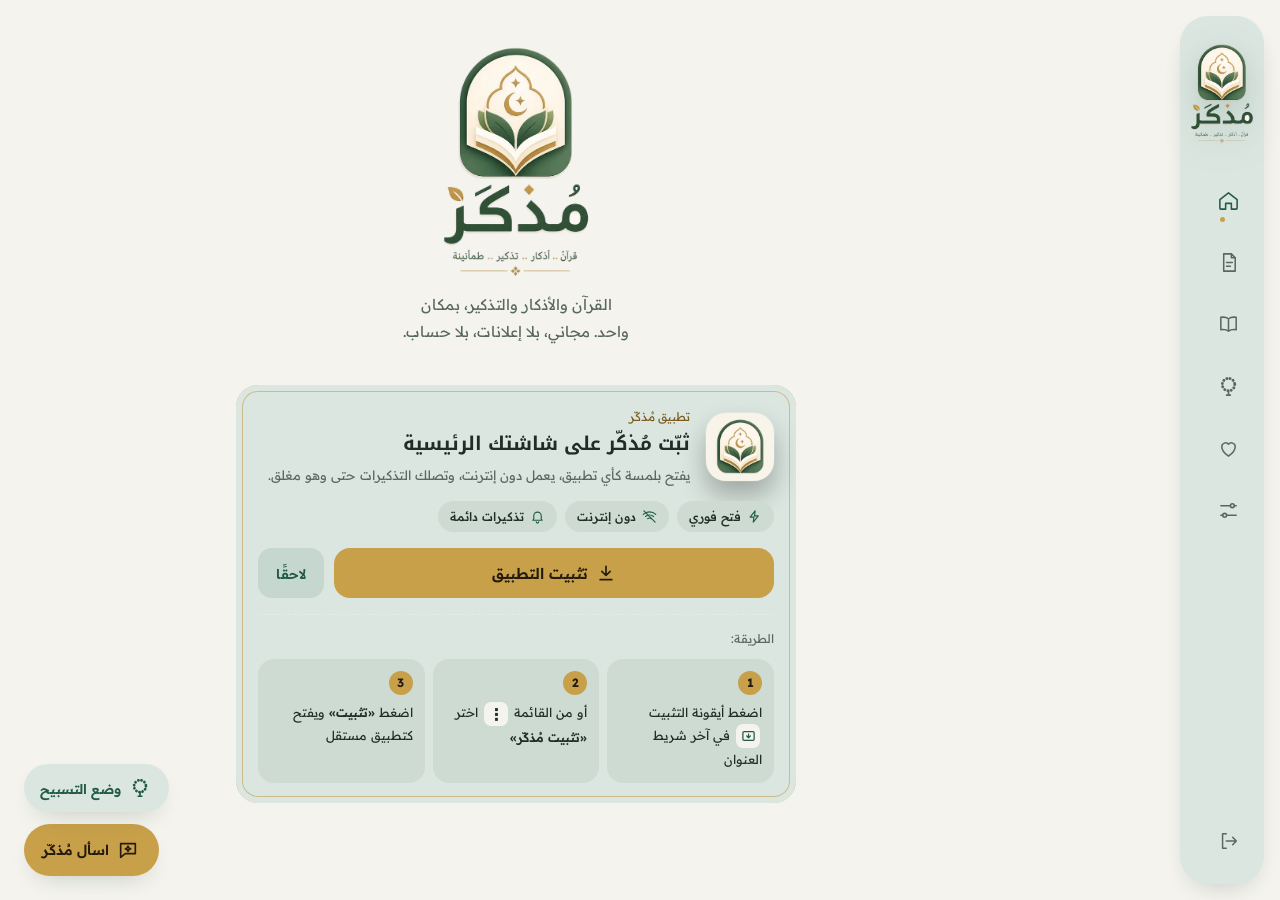
==== commit 8ac5ffdd: "Add files via upload" ====
--- a/index.html
+++ b/index.html
@@ -3,7 +3,7 @@
 <head>
     <meta charset="UTF-8">
     <meta name="viewport" content="width=device-width, initial-scale=1.0, viewport-fit=cover">
-    <meta name="theme-color" content="#F1F0EA">
+    <meta name="theme-color" content="#F4F3EE">
     <title>مُذكّر | التطبيق الشامل للقرآن الكريم والأذكار</title>
     <meta name="description" content="مُذكّر: وردك اليومي من القرآن الكريم، والمصحف بالتجويد والتفسير، وأذكار الصباح والمساء بأدلّتها، ومسبحة، وتذكيرات تصلك حتى والتطبيق مغلق. مجاني وبلا إعلانات.">
     <meta property="og:title" content="مُذكّر · القرآن والأذكار">
@@ -212,8 +212,10 @@
                     <article class="category-card shelf-card sleep" role="button" tabindex="0" data-adhkar-group="sleep" data-slot="sleep"><span><svg viewBox="0 0 24 24" fill="none" stroke="currentColor" stroke-width="1.6" stroke-linecap="round" stroke-linejoin="round" aria-hidden="true"><path d="M3 18v-7h18v7M3 15h18M6 11V8h5v3"/></svg></span><small class="sc-when">قبل النوم</small><strong>أذكار النوم</strong></article>
                     <article class="category-card shelf-card wake" role="button" tabindex="0" data-adhkar-group="wake" data-slot="wake"><span><svg viewBox="0 0 24 24" fill="none" stroke="currentColor" stroke-width="1.6" stroke-linecap="round" stroke-linejoin="round" aria-hidden="true"><path d="M3 18h18M7 18a5 5 0 0 1 10 0"/><path d="M12 5v3M5.6 9.6l1.6 1.6M18.4 9.6l-1.6 1.6"/></svg></span><small class="sc-when">عند الاستيقاظ</small><strong>أذكار الاستيقاظ</strong></article>
                 </div>
-                <h2 class="shelf-t">بعد العبادات</h2>
+                <h2 class="shelf-t">الصلاة والذكر</h2>
                 <div class="glist">
+                    <!-- الإصدار 32: أدعية الاستفتاح -->
+                    <article class="category-card glist-row" role="button" tabindex="0" data-adhkar-group="istiftah"><strong>أدعية الاستفتاح</strong><small>أول الصلاة بعد تكبيرة الإحرام</small></article>
                     <article class="category-card glist-row" role="button" tabindex="0" data-adhkar-group="post_prayer"><strong>أذكار بعد الصلاة</strong><small>أذكار ودعاء بعد كل صلاة</small></article>
                     <article class="category-card glist-row" role="button" tabindex="0" data-adhkar-group="praise"><strong>تسبيح واستغفار</strong><small>فضل الذكر العظيم</small></article>
                 </div>
--- a/assets/css/21-new-look.css
+++ b/assets/css/21-new-look.css
@@ -12,16 +12,22 @@
 
 /* ===================== الألوان ===================== */
 /* --nl-* هنن الألوان الجديدة، وتحت منربط عليهن أسماء الألوان القديمة يلي مستعملة بكل الملفات */
+/* الإصدار 32 (معرض الألوان: ل2 «زمرّد وعاج» ق1 «هادي»، وأهدى من المعرض بطلب صاحب التطبيق):
+ *   60٪ أساسي --nl-bg: عاجي (بالليل حبر زمرّدي)
+ *   30٪ داعم  --nl-card/--nl-card-2: زمرّدي فاتح للبطاقات والشريط تحت
+ *   10٪ ملفت  --nl-fill (+ --nl-fill-ink للكتابة فوقه): ذهبي للأزرار والعدّاد والتقدّم والنقطة
+ *   --nl-ac: الزمرّدي الغامق للكتابة والأيقونات بس (الذهبي ما بيبين ككتابة عالعاجي). بالليل ذهبي.
+ * التخفيف: الكتابة مو أسود تام (#1F2D27)، والليل مو أسود فاحم (#121A17)، والذهبي أقل برتقاني. */
 body:not(.dark-mode) {
-  /* بعد التجربة (18 تشرين التاني): الكريمي كان قوي عالعين، فصار ورق أهدى وأقل صفار، والبطاقة أوضح عن الخلفية، والذهبي أهدى */
-  --nl-bg:#F1F0EA; --nl-card:#E7E5DC; --nl-card-2:#DCDAD0; --nl-ink:#1C241F; --nl-mut:#575C53;
-  --nl-ac:#2D4739; --nl-aci:#F3F2EC; --nl-ac2:#A98A3E; --nl-ac2-ink:#6E5716; --nl-line:rgba(28,36,31,.12);
-  --nl-float:0 10px 26px -14px rgba(31,42,34,.35);
+  --nl-bg:#F4F3EE; --nl-card:#DBE6E0; --nl-card-2:#CDDBD3; --nl-ink:#1F2D27; --nl-mut:#58685F;
+  --nl-ac:#215A48; --nl-aci:#F4F3EE; --nl-fill:#C9A04A; --nl-fill-ink:#231B0B;
+  --nl-ac2:#C49B45; --nl-ac2-ink:#7A5B1E; --nl-line:rgba(31,45,39,.12);
+  --nl-float:0 10px 26px -14px rgba(28,52,43,.32);
 }
 body.dark-mode {
-  --nl-bg:#161915; --nl-card:#21251F; --nl-card-2:#2A2F27; --nl-ink:#EDEDE4; --nl-mut:#A3A797;
-  /* الزعفراني كان فاقع بالليل، صار أهدى (أقل تشبّع) */
-  --nl-ac:#CDA75F; --nl-aci:#1A1408; --nl-ac2:#9DB592; --nl-ac2-ink:#9DB592; --nl-line:rgba(237,237,228,.11);
+  --nl-bg:#121A17; --nl-card:#1B2B25; --nl-card-2:#23362E; --nl-ink:#DDE6E1; --nl-mut:#9BADA4;
+  --nl-ac:#D2B062; --nl-aci:#1A1409; --nl-fill:#D2B062; --nl-fill-ink:#1A1409;
+  --nl-ac2:#C9A85E; --nl-ac2-ink:#D2B062; --nl-line:rgba(221,230,225,.11);
   --nl-float:0 12px 28px -12px rgba(0,0,0,.7);
 }
 /* لازم ينكتبوا عالـ body بالوضعين، لأنو المتغيّر يلي بيعتمد على متغيّر تاني بينحسب مكان ما انكتب */
@@ -78,7 +84,7 @@
 
 /* ===================== الأزرار ===================== */
 .primary-button, .ic-btn, #nc-run {
-  background:var(--nl-ac) !important; color:var(--nl-aci) !important; border:0 !important; box-shadow:none !important;
+  background:var(--nl-fill) !important; color:var(--nl-fill-ink) !important; border:0 !important; box-shadow:none !important;
   border-radius:16px !important; font-weight:600 !important; background-image:none !important;
 }
 .primary-button:hover { filter:brightness(1.06); }
@@ -92,7 +98,7 @@
 
 /* المفاتيح (تشغيل/إيقاف) */
 .switch span { background:color-mix(in srgb, var(--nl-ink) 18%, transparent) !important; box-shadow:none !important; }
-.switch input:checked + span { background:var(--nl-ac) !important; }
+.switch input:checked + span { background:var(--nl-fill) !important; }
 .switch span::before { background:var(--nl-bg) !important; box-shadow:none !important; }
 
 /* حقول الكتابة */
@@ -105,7 +111,7 @@
 
 /* التبويبات والاختيارات المقطّعة */
 .segmented { background:var(--nl-card) !important; border:0 !important; box-shadow:none !important; }
-.segmented button.active, .segmented button[aria-pressed="true"] { background:var(--nl-ac) !important; color:var(--nl-aci) !important; box-shadow:none !important; }
+.segmented button.active, .segmented button[aria-pressed="true"] { background:var(--nl-fill) !important; color:var(--nl-fill-ink) !important; box-shadow:none !important; }
 
 /* ===================== شريط التنقّل ش3: أيقونات ونقطة ===================== */
 .sidebar, body:not(.dark-mode) .sidebar, body.dark-mode .sidebar,
@@ -116,7 +122,7 @@
 .nav-pill { display:none !important; }
 .side-link, .side-link:hover { color:var(--nl-mut) !important; background:transparent !important; box-shadow:none !important; }
 .side-link.active, .side-link.active:hover { color:var(--nl-ac) !important; background:transparent !important; }
-.side-link::after { content:""; position:absolute; left:50%; bottom:8px; width:5px; height:5px; margin-left:-2.5px; border-radius:50%; background:var(--nl-ac); opacity:0; transform:scale(.4); transition:opacity var(--m-150, .15s) ease-out, transform var(--m-150, .15s) ease-out; }
+.side-link::after { content:""; position:absolute; left:50%; bottom:8px; width:5px; height:5px; margin-left:-2.5px; border-radius:50%; background:var(--nl-fill); opacity:0; transform:scale(.4); transition:opacity var(--m-150, .15s) ease-out, transform var(--m-150, .15s) ease-out; }
 .side-link.active::after { opacity:1; transform:none; }
 .side-link.active svg { animation:none !important; }
 /* الكلمات تحت الأيقونات مخفية بالعين، بس قارئ الشاشة بيقراها */
@@ -151,7 +157,7 @@
 
 /* ===================== أزرار عائمة (التسبيح السريع والمساعد) ===================== */
 .tasbih-fab { background:var(--nl-card) !important; color:var(--nl-ac) !important; border:0 !important; box-shadow:var(--nl-float) !important; }
-.ask-fab { background:var(--nl-ac) !important; color:var(--nl-aci) !important; border:0 !important; box-shadow:var(--nl-float) !important; }
+.ask-fab { background:var(--nl-fill) !important; color:var(--nl-fill-ink) !important; border:0 !important; box-shadow:var(--nl-float) !important; }
 .ask-fab::before, .ask-fab::after, .tasbih-fab::before, .tasbih-fab::after { display:none !important; }
 
 /* ===================== الرئيسية (الورشة: «حاشية»، والتقدّم «خط») ===================== */
@@ -191,10 +197,10 @@
 #page-home .dhikr-card::before, #page-home .dhikr-card::after { display:none !important; }
 #page-home .dhikr-card :is(.card-kicker, h2) { display:none !important; }
 #page-home .dhikr-card .dhikr-copy { grid-area:copy; margin:0 !important; padding:0 !important; max-width:none !important; font-size:22px !important; line-height:1.9 !important; color:var(--nl-ink) !important; text-shadow:none !important; }
-#page-home .tasbih-orb { grid-area:orb; position:relative !important; inset:auto !important; left:auto !important; top:auto !important; margin:8px; width:96px !important; height:96px !important; border-radius:50% !important; background:var(--nl-ac) !important; color:var(--nl-aci) !important; border:0 !important; box-shadow:none !important; animation:none !important; display:grid !important; place-items:center; align-content:center; gap:2px; }
+#page-home .tasbih-orb { grid-area:orb; position:relative !important; inset:auto !important; left:auto !important; top:auto !important; margin:8px; width:96px !important; height:96px !important; border-radius:50% !important; background:var(--nl-fill) !important; color:var(--nl-fill-ink) !important; border:0 !important; box-shadow:none !important; animation:none !important; display:grid !important; place-items:center; align-content:center; gap:2px; }
 #page-home .tasbih-orb::before { display:none !important; }
 #page-home .tasbih-orb::after { inset:-8px !important; background:conic-gradient(var(--nl-ac2) calc(var(--p) * 360deg), color-mix(in srgb, var(--nl-ac2) 22%, transparent) 0) !important; }
-#page-home #tasbih-count { font:600 30px/1 var(--font-main) !important; color:var(--nl-aci) !important; text-shadow:none !important; }
+#page-home #tasbih-count { font:600 30px/1 var(--font-main) !important; color:var(--nl-fill-ink) !important; text-shadow:none !important; }
 #page-home .tasbih-orb small { display:none !important; } /* الرقم لحالو كافي، والدائرة نفسها هي الزر */
 #page-home .tasbih-float { left:58px !important; top:2px !important; right:auto !important; color:var(--nl-ac) !important; }
 #page-home .dhikr-meta { grid-area:meta; display:flex !important; align-items:center; justify-content:space-between; gap:8px; flex-wrap:wrap; margin:0 !important; padding-top:10px; border-top:1px solid var(--nl-line); }
@@ -225,7 +231,7 @@
 .adhkar-resume .ar-txt { grid-area:txt; display:grid; gap:1px; min-width:0; }
 .adhkar-resume .ar-txt small { color:var(--nl-mut); font-size:12.5px; }
 .adhkar-resume .ar-txt b { font:600 17px/1.5 var(--title-font); }
-.adhkar-resume .ar-go { grid-area:go; background:var(--nl-ac); color:var(--nl-aci); border-radius:14px; padding:9px 18px; font-weight:600; }
+.adhkar-resume .ar-go { grid-area:go; background:var(--nl-fill); color:var(--nl-fill-ink); border-radius:14px; padding:9px 18px; font-weight:600; }
 .adhkar-resume .ar-track { grid-area:bar; height:4px; border-radius:4px; background:color-mix(in srgb, var(--nl-ac2) 22%, transparent); overflow:hidden; }
 .adhkar-resume .ar-track i { display:block; height:100%; width:0; background:var(--nl-ac2); border-radius:inherit; }
 .adhkar-resume:hover { background:color-mix(in srgb, var(--nl-ink) 4%, var(--nl-card)); }
@@ -244,7 +250,7 @@
 #page-adhkar .shelf-card strong { color:var(--nl-ink) !important; font:600 15.5px/1.45 var(--title-font) !important; }
 #page-adhkar .shelf-card .cat-count { color:var(--nl-mut) !important; font-size:12px !important; font-style:normal; opacity:1 !important; background:none !important; padding:0 !important; position:static !important; }
 #page-adhkar .shelf-card.is-now { box-shadow:inset 0 0 0 1.5px var(--nl-ac2) !important; }
-#page-adhkar .shelf-card.is-now::after { content:"هلّق"; position:absolute; top:12px; left:12px; display:block !important; font-size:11px; font-weight:600; line-height:1; padding:5px 9px; border-radius:999px; background:var(--nl-ac2); color:var(--nl-aci); }
+#page-adhkar .shelf-card.is-now::after { content:"هلّق"; position:absolute; top:12px; left:12px; display:block !important; font-size:11px; font-weight:600; line-height:1; padding:5px 9px; border-radius:999px; background:var(--nl-ac2); color:var(--nl-fill-ink); }
 body.dark-mode #page-adhkar .shelf-card.is-now::after { color:#161915; }
 
 /* بعد العبادات: سطور */
@@ -306,7 +312,7 @@
 .adhkar-detail .dk-counter { background:var(--nl-card) !important; color:var(--nl-ink) !important; border:0 !important; box-shadow:none !important; }
 .adhkar-detail .dk-counter .dk-ring-bg { stroke:color-mix(in srgb, var(--nl-ac2) 22%, transparent) !important; }
 .adhkar-detail .dk-counter .dk-ring { stroke:var(--nl-ac2) !important; }
-.adhkar-detail .dk-counter.done { background:var(--nl-ac) !important; color:var(--nl-aci) !important; }
+.adhkar-detail .dk-counter.done { background:var(--nl-fill) !important; color:var(--nl-fill-ink) !important; }
 .adhkar-detail #dk-count { color:inherit !important; }
 .adhkar-detail .dk-hint { color:var(--nl-mut) !important; opacity:1 !important; }
 
@@ -317,8 +323,8 @@
 #page-quran .q-tile svg { width:30px !important; height:30px !important; color:var(--nl-ac) !important; margin:0 0 4px !important; }
 #page-quran .q-tile b { font:600 15px/1.4 var(--title-font) !important; color:inherit !important; }
 #page-quran .q-tile small { font-size:12px !important; color:var(--nl-mut) !important; line-height:1.4; }
-#page-quran .q-tile.is-primary { background:var(--nl-ac) !important; color:var(--nl-aci) !important; }
-#page-quran .q-tile.is-primary :is(svg, small) { color:color-mix(in srgb, var(--nl-aci) 85%, transparent) !important; }
+#page-quran .q-tile.is-primary { background:var(--nl-fill) !important; color:var(--nl-fill-ink) !important; }
+#page-quran .q-tile.is-primary :is(svg, small) { color:color-mix(in srgb, var(--nl-fill-ink) 85%, transparent) !important; }
 #page-quran .q-tile.q-streak svg { color:var(--nl-ac2) !important; }
 #page-quran .q-tile::before, #page-quran .q-tile::after { display:none !important; }
 #page-quran .wird-streak-bar { display:none !important; } /* صارت مربع «السلسلة» فوق */
@@ -339,7 +345,7 @@
 /* الآية: ورقة المصحف بنفس ألوان التطبيق */
 #page-quran .single-verse-display { --paper-q:var(--nl-bg); --ink-q:var(--nl-ink); --frame:color-mix(in srgb, var(--nl-ac2) 70%, transparent); box-shadow:none !important; }
 #page-quran .single-verse-nav { gap:8px !important; }
-#page-quran .single-verse-nav .hero-solid { background:var(--nl-ac) !important; color:var(--nl-aci) !important; border:0 !important; box-shadow:none !important; }
+#page-quran .single-verse-nav .hero-solid { background:var(--nl-fill) !important; color:var(--nl-fill-ink) !important; border:0 !important; box-shadow:none !important; }
 #page-quran .single-verse-nav .hero-ghost { background:transparent !important; color:var(--nl-ac) !important; border:0 !important; box-shadow:inset 0 0 0 1.5px color-mix(in srgb, var(--nl-ac) 40%, transparent) !important; }
 #page-quran .wird-action-row { gap:6px !important; }
 #page-quran .wird-action-row .focus-button { background:var(--nl-card-2) !important; box-shadow:none !important; color:var(--nl-ink) !important; font-size:13px !important; border-radius:12px !important; min-height:40px; }
@@ -374,7 +380,7 @@
 #page-settings .setting-icon svg { width:21px; height:21px; }
 #page-settings .setting-card .segmented { flex:1 1 100%; display:flex !important; flex-wrap:wrap; gap:4px; padding:4px !important; border-radius:14px !important; background:var(--nl-card-2) !important; }
 #page-settings .setting-card .segmented button { flex:1 1 auto; border-radius:11px !important; min-height:38px; font-size:13px !important; color:var(--nl-ink) !important; background:transparent !important; }
-#page-settings .setting-card .segmented button:is(.active, [aria-pressed="true"], [aria-checked="true"]) { background:var(--nl-ac) !important; color:var(--nl-aci) !important; }
+#page-settings .setting-card .segmented button:is(.active, [aria-pressed="true"], [aria-checked="true"]) { background:var(--nl-fill) !important; color:var(--nl-fill-ink) !important; }
 #page-settings .setting-card > .ghost-button, #page-settings .setting-card > .primary-button { min-height:40px; padding:8px 16px !important; font-size:13.5px !important; }
 /* اسمك: سطر عادي أول شي */
 #page-settings .name-setting .name-form { flex:1 1 100%; display:flex !important; gap:8px; margin:0 !important; }
@@ -388,12 +394,12 @@
 #page-settings .backup-actions { flex:1 1 100%; display:flex !important; gap:8px; }
 #page-settings .backup-actions > * { flex:1; min-height:40px; }
 #page-settings .install-how, #page-settings .ic-note { flex:1 1 100%; color:var(--nl-mut) !important; }
-#page-settings .fb-pill { background:var(--nl-ac2) !important; color:var(--nl-aci) !important; }
+#page-settings .fb-pill { background:var(--nl-ac2) !important; color:var(--nl-fill-ink) !important; }
 #page-settings .ver-chip { background:transparent !important; color:var(--nl-mut) !important; border:0 !important; box-shadow:none !important; justify-self:center; }
 #page-settings .setting-card[hidden] { display:none !important; }
 [data-install]::before, [data-install]::after { display:none !important; }
 /* الأرقام بالإنجليزي متل باقي التطبيق (الإصدار 27)، حتى بعدّادات القوائم */
-.ic-steps li::before { content:counter(icstep) !important; background:var(--nl-ac) !important; color:var(--nl-aci) !important; }
+.ic-steps li::before { content:counter(icstep) !important; background:var(--nl-fill) !important; color:var(--nl-fill-ink) !important; }
 .dk-list li::before { content:counter(sunna) !important; background:var(--nl-card-2) !important; color:var(--nl-ac2-ink) !important; }
 .ic-steps li { background:var(--nl-card-2) !important; color:var(--nl-ink) !important; }
 .ic-steps .k { background:var(--nl-bg) !important; color:var(--nl-ac) !important; box-shadow:none !important; }
@@ -427,7 +433,7 @@
 @keyframes nlCycle { 30% { color:var(--nl-ac2); } }
 #page-tasbih .tb-chips { display:flex !important; flex-wrap:wrap; justify-content:center; gap:8px !important; }
 #page-tasbih .tb-chips button { border-radius:999px !important; padding:8px 16px !important; min-height:40px; background:var(--nl-card) !important; color:var(--nl-ink) !important; font-size:14px !important; }
-#page-tasbih .tb-chips button[aria-checked="true"] { background:var(--nl-ac) !important; color:var(--nl-aci) !important; }
+#page-tasbih .tb-chips button[aria-checked="true"] { background:var(--nl-fill) !important; color:var(--nl-fill-ink) !important; }
 #page-tasbih .tb-tools { display:flex !important; flex-wrap:wrap; justify-content:center; gap:8px !important; }
 #page-tasbih .tb-tools .segmented { border-radius:14px !important; padding:4px !important; }
 #page-tasbih .tb-tools .segmented button { border-radius:11px !important; min-height:36px; }
@@ -444,7 +450,7 @@
 .rem-today .rt-line li::before { content:""; position:absolute; right:-26px; top:7px; width:10px; height:10px; border-radius:50%; background:var(--nl-card); box-shadow:0 0 0 2px color-mix(in srgb, var(--nl-ink) 28%, transparent); }
 .rem-today .rt-line li b { font-weight:600; font-size:15px; color:var(--nl-ink); }
 .rem-today .rt-line li small { color:var(--nl-mut); font-size:12.5px; }
-.rem-today .rt-line li.is-done::before { background:var(--nl-ac); box-shadow:none; }
+.rem-today .rt-line li.is-done::before { background:var(--nl-fill); box-shadow:none; }
 .rem-today .rt-line li.is-done b { color:var(--nl-mut); font-weight:500; }
 .rem-today .rt-line li.rt-now { margin:-4px 0; }
 .rem-today .rt-line li.rt-now::before { right:-30px; top:50%; width:18px; height:18px; margin-top:-9px; background:var(--nl-ac2); box-shadow:0 0 0 5px color-mix(in srgb, var(--nl-ac2) 25%, transparent), 0 0 18px var(--nl-ac2); }
@@ -481,17 +487,17 @@
 .tb-ring-fg, .tm-ring-fg, .tm-hold circle { stroke:var(--nl-ac2) !important; }
 .tm-exit:focus-visible { outline-color:var(--nl-ac2) !important; }
 /* تذكير جوّا التطبيق */
-.inapp-reminder, body.dark-mode .inapp-reminder { background:var(--nl-ac) !important; background-image:none !important; color:var(--nl-aci) !important; box-shadow:var(--nl-float) !important; border:0 !important; }
+.inapp-reminder, body.dark-mode .inapp-reminder { background:var(--nl-fill) !important; background-image:none !important; color:var(--nl-fill-ink) !important; box-shadow:var(--nl-float) !important; border:0 !important; }
 /* صنع بطاقة: زر المشاركة */
-.cm-share { background:var(--nl-ac) !important; background-image:none !important; color:var(--nl-aci) !important; box-shadow:none !important; }
+.cm-share { background:var(--nl-fill) !important; background-image:none !important; color:var(--nl-fill-ink) !important; box-shadow:none !important; }
 /* شاشة مُذكّر: مربع الساعة */
-.c-clock { background:var(--nl-ac) !important; color:var(--nl-aci) !important; }
+.c-clock { background:var(--nl-fill) !important; color:var(--nl-fill-ink) !important; }
 /* النوافذ والأوراق المنبثقة */
 .modal-card, .qsheet, .q-sheet, .ask-panel { background:var(--nl-bg) !important; color:var(--nl-ink) !important; border:0 !important; }
 .modal-card h2, .qsheet h2, .q-sheet h2 { font-family:var(--title-font) !important; color:var(--nl-ink) !important; }
 .wn-badge { background:color-mix(in srgb, var(--nl-ac) 12%, transparent) !important; color:var(--nl-ac) !important; border:0 !important; }
 .update-banner { background:var(--nl-card) !important; color:var(--nl-ink) !important; border:0 !important; box-shadow:var(--nl-float) !important; }
-.update-banner .ub-icon, .update-banner [class*="icon"] { background:var(--nl-ac) !important; color:var(--nl-aci) !important; background-image:none !important; }
+.update-banner .ub-icon, .update-banner [class*="icon"] { background:var(--nl-fill) !important; color:var(--nl-fill-ink) !important; background-image:none !important; }
 .toast { box-shadow:var(--nl-float) !important; }
 /* شاشة البداية */
 .splash, body.dark-mode .splash { background:var(--nl-bg) !important; }
@@ -508,7 +514,7 @@
 .tasbih-mode .tm-ring-bg { stroke:color-mix(in srgb, var(--nl-ac2) 24%, transparent) !important; }
 .tasbih-mode .tm-chip { background:var(--nl-card) !important; color:var(--nl-ink) !important; }
 .tasbih-mode :is(.tm-sub, .tm-hint) { color:var(--nl-mut) !important; opacity:1 !important; }
-.tasbih-mode .tm-toast { background:var(--nl-ac) !important; color:var(--nl-aci) !important; }
+.tasbih-mode .tm-toast { background:var(--nl-fill) !important; color:var(--nl-fill-ink) !important; }
 .tasbih-mode .tm-ripple { background:color-mix(in srgb, var(--nl-ac2) 30%, transparent) !important; }
 .tasbih-mode .tb-wave, .tb-orb .tb-wave { border-color:color-mix(in srgb, var(--nl-ac2) 45%, transparent) !important; background:transparent !important; }
 
@@ -550,7 +556,7 @@
 .wird-focus .wf-tools { max-width:720px; width:100%; margin:0 auto; }
 .wird-focus .focus-tools { display:flex !important; flex-wrap:wrap; justify-content:center; gap:6px !important; margin:0 !important; opacity:1 !important; }
 .wird-focus .focus-tool { background:var(--nl-card) !important; color:var(--nl-ink) !important; border:0 !important; box-shadow:none !important; border-radius:12px !important; min-height:38px; font-size:12.5px !important; }
-.wird-focus .focus-tool[aria-pressed="true"] { background:var(--nl-ac) !important; color:var(--nl-aci) !important; }
+.wird-focus .focus-tool[aria-pressed="true"] { background:var(--nl-fill) !important; color:var(--nl-fill-ink) !important; }
 .wird-float-plus { color:var(--nl-ac2-ink) !important; }
 .wird-focus .wird-focus-card, #page-quran .single-verse-display { outline:0 !important; outline-offset:0 !important; }
 
@@ -606,7 +612,7 @@
 #page-home .day-path { background:var(--nl-card); color:var(--nl-ink); box-shadow:var(--frame-ring); border-radius:22px; padding:18px 18px 10px; display:grid; gap:8px; }
 .dp-head { display:flex; align-items:center; gap:14px; }
 .dp-ring { --p:0; width:74px; height:74px; border-radius:50%; flex:none; display:grid; place-items:center;
-  background:conic-gradient(var(--nl-ac) calc(var(--p) * 1%), color-mix(in srgb, var(--nl-ink) 10%, transparent) 0); transition:background .4s ease-out; }
+  background:conic-gradient(var(--nl-fill) calc(var(--p) * 1%), color-mix(in srgb, var(--nl-ink) 10%, transparent) 0); transition:background .4s ease-out; }
 .dp-ring span { width:60px; height:60px; border-radius:50%; background:var(--nl-card); display:grid; place-items:center; font:700 17px/1 var(--title-font); color:var(--nl-ink); font-variant-numeric:tabular-nums; }
 .dp-head h2 { margin:0; font:700 23px/1.3 var(--title-font); color:var(--nl-ink); }
 .dp-head p { margin:2px 0 0; color:var(--nl-mut); font-size:14px; }
@@ -617,16 +623,16 @@
 .dp-step button:active { transform:translateY(1px); }
 /* خط بين النقاط */
 .dp-step + .dp-step button::before { content:""; position:absolute; inset-inline-start:17px; top:-14px; height:24px; width:2px; border-radius:2px; background:color-mix(in srgb, var(--nl-ink) 12%, transparent); }
-.dp-step.is-ok + .dp-step button::before { background:var(--nl-ac); }
+.dp-step.is-ok + .dp-step button::before { background:var(--nl-fill); }
 .dp-dot { width:32px; height:32px; border-radius:50%; display:grid; place-items:center; font-size:14px; font-weight:700; line-height:1;
   border:2px solid color-mix(in srgb, var(--nl-ink) 16%, transparent); background:var(--nl-bg); color:var(--nl-mut); }
-.is-ok .dp-dot { background:var(--nl-ac); border-color:var(--nl-ac); color:var(--nl-aci); }
-.is-now .dp-dot { background:var(--nl-ac2); border-color:var(--nl-ac2); color:var(--nl-bg); font-size:10px; box-shadow:0 0 0 5px color-mix(in srgb, var(--nl-ac2) 24%, transparent); }
+.is-ok .dp-dot { background:var(--nl-fill); border-color:var(--nl-fill); color:var(--nl-fill-ink); }
+.is-now .dp-dot { background:var(--nl-ac2); border-color:var(--nl-ac2); color:var(--nl-fill-ink); font-size:10px; box-shadow:0 0 0 5px color-mix(in srgb, var(--nl-ac2) 24%, transparent); }
 .dp-txt { min-width:0; }
 .dp-txt b { display:block; font-weight:600; font-size:15.5px; line-height:1.4; }
 .dp-txt small { display:block; color:var(--nl-mut); font-size:13px; line-height:1.5; }
 .is-ok .dp-txt b, .is-later .dp-txt b { color:var(--nl-mut); font-weight:500; }
-.dp-go { font-style:normal; font-weight:700; font-size:13px; padding:7px 14px; border-radius:12px; background:var(--nl-ac); color:var(--nl-aci); white-space:nowrap; }
+.dp-go { font-style:normal; font-weight:700; font-size:13px; padding:7px 14px; border-radius:12px; background:var(--nl-fill); color:var(--nl-fill-ink); white-space:nowrap; }
 :is(.is-missed, .is-open) .dp-go { background:color-mix(in srgb, var(--nl-ink) 8%, transparent); color:var(--nl-ink); }
 @media (prefers-reduced-motion: reduce) { .dp-ring { transition:none; } }
 
@@ -640,3 +646,19 @@
 .web-hero p { margin:0; max-width:34ch; color:var(--nl-mut); font-size:15px; line-height:1.8; text-wrap:balance; }
 :is(#page-home.is-install, html.web-guess #page-home) :is(.home-notes, .home-intro, .home-dashboard, .hijri-card, .friday-card, .home-footer-note) { display:none !important; }
 #page-home.is-install .install-card { max-width:560px; margin-inline:auto; }
+
+/* ===== الإصدار 31: «لم تظهر الأيقونة؟» تحت طريقة التثبيت (أندرويد بـ Chrome، install.js) ===== */
+.ic-help { position:relative; margin-top:12px; border-radius:16px; background:var(--nl-card-2); color:var(--nl-ink); font-size:13px; line-height:1.85; }
+.ic-help[hidden] { display:none; }
+:is(.ic-help, .ic-brand) > summary { list-style:none; cursor:pointer; display:flex; align-items:center; gap:8px; min-height:44px; font-weight:600; -webkit-user-select:none; user-select:none; }
+:is(.ic-help, .ic-brand) > summary::-webkit-details-marker { display:none; }
+.ic-help > summary { padding:10px 14px; }
+:is(.ic-help, .ic-brand) > summary::after { content:""; margin-inline-start:auto; flex:none; width:7px; height:7px; border-right:2px solid currentColor; border-bottom:2px solid currentColor; transform:translateY(-2px) rotate(45deg); opacity:.55; transition:transform .2s ease-out; }
+:is(.ic-help, .ic-brand)[open] > summary::after { transform:translateY(2px) rotate(-135deg); }
+.ic-help-list { display:grid; gap:6px; padding:0 8px 8px; }
+.ic-brand { border-radius:12px; background:var(--nl-bg); }
+.ic-brand > summary { padding:8px 12px; }
+.ic-brand > summary i { font-style:normal; font-size:11.5px; font-weight:700; line-height:1.6; padding:1px 9px; border-radius:999px; background:var(--nl-fill); color:var(--nl-fill-ink); }
+.ic-brand p { margin:0; padding:0 12px 12px; color:var(--nl-mut) !important; }
+.ic-brand b { color:var(--nl-ink) !important; font-weight:600; }
+#page-settings .ic-help { flex:1 1 100%; }
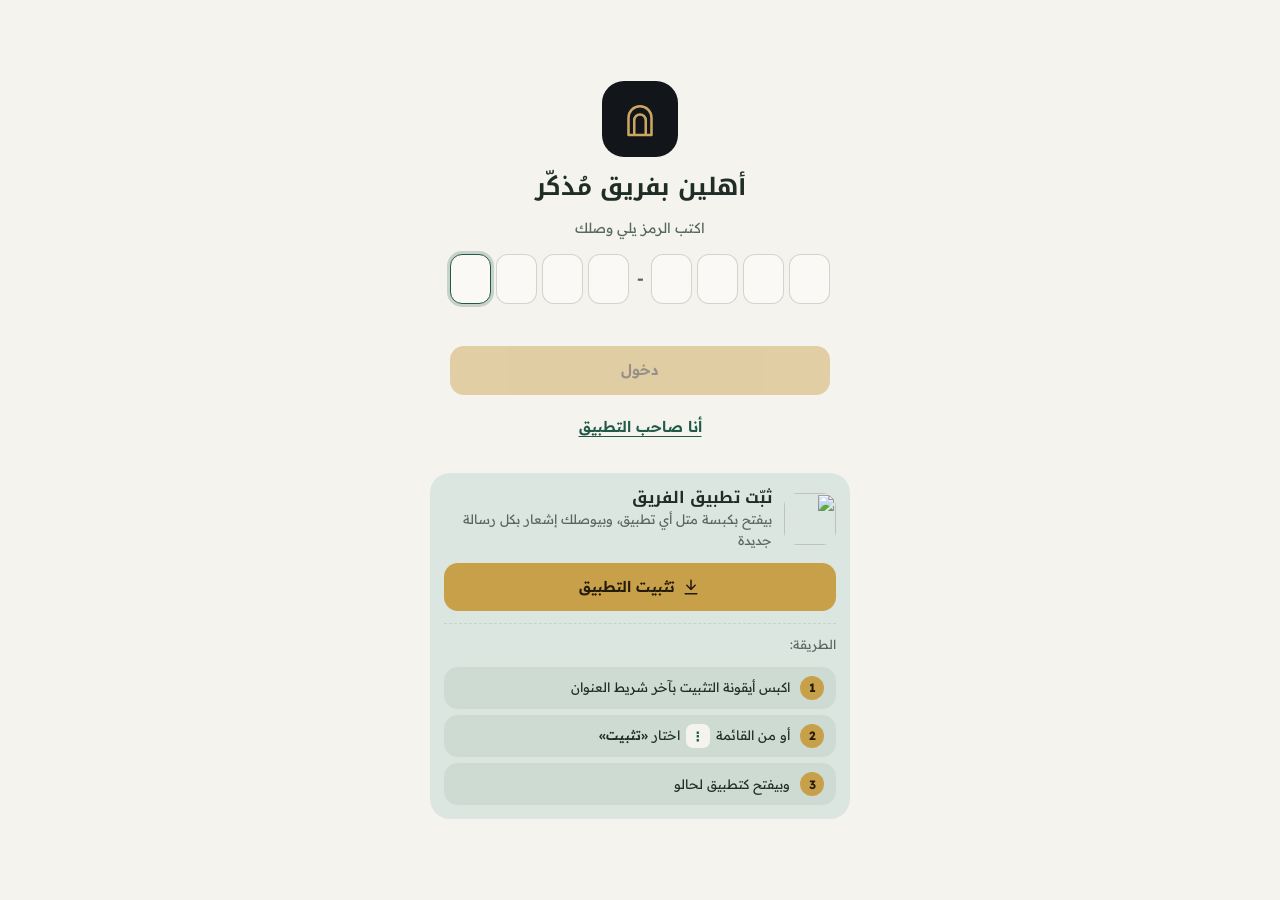
==== commit 1d756217: "Add files via upload" ====
--- a/index.html
+++ b/index.html
@@ -1,1087 +1,79 @@
-<!DOCTYPE html>
+<!doctype html>
 <html lang="ar" dir="rtl">
 <head>
-    <meta charset="UTF-8">
-    <meta name="viewport" content="width=device-width, initial-scale=1.0, viewport-fit=cover">
-    <meta name="theme-color" content="#F4F3EE">
-    <title>مُذكّر | التطبيق الشامل للقرآن الكريم والأذكار</title>
-    <meta name="description" content="مُذكّر: وردك اليومي من القرآن الكريم، والمصحف بالتجويد والتفسير، وأذكار الصباح والمساء بأدلّتها، ومسبحة، وتذكيرات تصلك حتى والتطبيق مغلق. مجاني وبلا إعلانات.">
-    <meta property="og:title" content="مُذكّر · القرآن والأذكار">
-    <meta property="og:description" content="وردك اليومي، والمصحف، والأذكار، والمسبحة، وتذكيرات تصلك في وقتها.">
-    <meta property="og:locale" content="ar_AR">
-    
-    <!-- Google Fonts -->
+    <meta charset="utf-8">
+    <meta name="viewport" content="width=device-width, initial-scale=1, viewport-fit=cover, interactive-widget=resizes-content">
+    <title>مُذكّر · المطوّر</title>
+    <meta name="robots" content="noindex, nofollow">
+    <meta name="description" content="تطبيق فريق مُذكّر: رسائل المستخدمين والأرقام والإعلانات">
+    <meta name="theme-color" content="#F4F3EE" media="(prefers-color-scheme: light)">
+    <meta name="theme-color" content="#121A17" media="(prefers-color-scheme: dark)">
+    <meta name="apple-mobile-web-app-capable" content="yes">
+    <meta name="mobile-web-app-capable" content="yes">
+    <meta name="apple-mobile-web-app-title" content="مُذكّر · المطوّر">
+    <meta name="apple-mobile-web-app-status-bar-style" content="default">
+    <link rel="manifest" href="manifest.json">
+    <link rel="icon" href="icons/favicon-64.png" sizes="64x64" type="image/png">
+    <link rel="apple-touch-icon" href="icons/apple-touch-icon.png">
     <link rel="preconnect" href="https://fonts.googleapis.com">
     <link rel="preconnect" href="https://fonts.gstatic.com" crossorigin>
-    <link href="https://fonts.googleapis.com/css2?family=Readex+Pro:wght@300..700&family=Noto+Kufi+Arabic:wght@500;600;700&family=Amiri+Quran&family=Amiri:wght@400;700&family=Noto+Naskh+Arabic:wght@400;600;700&family=Scheherazade+New:wght@400;700&display=swap" rel="stylesheet">
-
-    <!-- Web App Manifest -->
-    <link rel="manifest" href="manifest.json">
-    <link rel="icon" type="image/png" href="assets/img/favicon-64.png">
-    <link rel="apple-touch-icon" href="assets/img/apple-touch-icon.png">
-
-    <!-- التنسيقات: الترتيب مهم (كل ملف يعدّل على ما قبله) -->
-    <link rel="stylesheet" href="assets/css/01-base.css">
-    <link rel="stylesheet" href="assets/css/02-reader-and-palette.css">
-    <link rel="stylesheet" href="assets/css/03-home-and-wird.css">
-    <link rel="stylesheet" href="assets/css/04-brand-and-effects.css">
-    <link rel="stylesheet" href="assets/css/05-viewer-reminders-picker.css">
-    <link rel="stylesheet" href="assets/css/06-immersive-and-mobile.css">
-    <link rel="stylesheet" href="assets/css/07-design.css">
-    <link rel="stylesheet" href="assets/css/08-quran-tools.css">
-    <link rel="stylesheet" href="assets/css/09-assistant.css">
-    <link rel="stylesheet" href="assets/css/10-atmosphere.css">
-    <link rel="stylesheet" href="assets/css/11-refresh.css">
-    <link rel="stylesheet" href="assets/css/12-pages.css">
-    <link rel="stylesheet" href="assets/css/13-mushaf-and-motion.css">
-    <link rel="stylesheet" href="assets/css/14-performance.css">
-    <link rel="stylesheet" href="assets/css/15-look.css">
-    <link rel="stylesheet" href="assets/css/16-layout.css">
-    <link rel="stylesheet" href="assets/css/17-mushaf.css">
-    <link rel="stylesheet" href="assets/css/18-screen.css">
-    <link rel="stylesheet" href="assets/css/19-feedback.css">
-    <link rel="stylesheet" href="assets/css/20-cards.css">
-    <link rel="stylesheet" href="assets/css/21-new-look.css">
+    <link href="https://fonts.googleapis.com/css2?family=Readex+Pro:wght@300..700&family=Noto+Kufi+Arabic:wght@600;700&display=swap" rel="stylesheet">
+    <link rel="stylesheet" href="app.css">
 </head>
 <body>
+    <!-- د1 الدخول: 8 خانات، و«أنا صاحب التطبيق» لكلمة السر -->
+    <section class="login" id="login" hidden>
+        <div class="logo" aria-hidden="true"><svg viewBox="0 0 40 40"><path d="M10 34V19a10 10 0 0 1 20 0v15Z"/><path d="M15 34V21a5 5 0 0 1 10 0v13"/></svg></div>
+        <h1>أهلين بفريق مُذكّر</h1>
 
-<script src="assets/js/preload-theme.js"></script>
-<div class="splash" id="splash" aria-hidden="true"><div class="brand-logo"></div></div>
-<script src="assets/js/splash.js"></script>
+        <form id="code-form" class="owner-form" novalidate>
+            <p class="lead" id="code-lead">اكتب الرمز يلي وصلك</p>
+            <div class="boxes" id="boxes" role="group" aria-label="رمز الدخول، 8 حروف وأرقام">
+                <input id="c1" maxlength="1" autocomplete="off" autocapitalize="characters" spellcheck="false" aria-label="الحرف 1">
+                <input id="c2" maxlength="1" autocomplete="off" autocapitalize="characters" spellcheck="false" aria-label="الحرف 2">
+                <input id="c3" maxlength="1" autocomplete="off" autocapitalize="characters" spellcheck="false" aria-label="الحرف 3">
+                <input id="c4" maxlength="1" autocomplete="off" autocapitalize="characters" spellcheck="false" aria-label="الحرف 4">
+                <span class="dash" aria-hidden="true">-</span>
+                <input id="c5" maxlength="1" autocomplete="off" autocapitalize="characters" spellcheck="false" aria-label="الحرف 5">
+                <input id="c6" maxlength="1" autocomplete="off" autocapitalize="characters" spellcheck="false" aria-label="الحرف 6">
+                <input id="c7" maxlength="1" autocomplete="off" autocapitalize="characters" spellcheck="false" aria-label="الحرف 7">
+                <input id="c8" maxlength="1" autocomplete="off" autocapitalize="characters" spellcheck="false" aria-label="الحرف 8">
+            </div>
+            <p class="status" id="code-status" role="alert"></p>
+            <button class="btn wide" id="code-go" type="submit" disabled>دخول</button>
+            <button class="link" id="to-owner" type="button">أنا صاحب التطبيق</button>
+        </form>
 
-<svg width="0" height="0" style="position:absolute" aria-hidden="true" focusable="false"><symbol id="khatam" viewBox="0 0 100 100"><g fill="none" stroke="currentColor" stroke-width=".5"><rect x="18" y="18" width="64" height="64"/><rect x="18" y="18" width="64" height="64" transform="rotate(45 50 50)"/><g transform="translate(50 50) scale(.62) translate(-50 -50)"><rect x="18" y="18" width="64" height="64"/><rect x="18" y="18" width="64" height="64" transform="rotate(45 50 50)"/></g><g transform="translate(50 50) scale(.34) translate(-50 -50)"><rect x="18" y="18" width="64" height="64"/><rect x="18" y="18" width="64" height="64" transform="rotate(45 50 50)"/></g></g></symbol></svg>
-<!-- الخلفية (ج5، الإصدار 15): لون سادة + مشربية بالزاوية وضو ذهبي بيتنفّس (بيبنيهن fx.js) -->
-<div class="ambient" aria-hidden="true"></div>
+        <form id="owner-form" class="owner-form" novalidate hidden>
+            <p class="lead">كلمة السر يلي حطّيتها بـ Cloudflare</p>
+            <label class="vh" for="owner-key">كلمة السر</label>
+            <input class="field" id="owner-key" type="password" autocomplete="current-password" placeholder="كلمة السر">
+            <p class="status" id="owner-status" role="alert"></p>
+            <button class="btn wide" id="owner-go" type="submit">دخول</button>
+            <button class="link" id="to-code" type="button">رجوع للرمز</button>
+        </form>
+        <!-- النسخة 2: تثبيت التطبيق متل مُذكّر (app.js ← installHTML) -->
+        <div class="login-inst" id="login-inst"></div>
+    </section>
 
-<div class="app-shell">
-    <!-- الشريط الجانبي -->
-    <aside class="sidebar" aria-label="التنقل الرئيسي">
-        <button class="brand-mark" data-target="home" aria-label="مُذكّر – الرئيسية"><span class="brand-logo" role="img" aria-label="شعار مُذكّر"></span></button>
-        <nav class="side-nav">
-            <span class="nav-pill" id="nav-pill" aria-hidden="true"></span>
-            <button class="side-link active" data-target="home"><small>الرئيسية</small><svg viewBox="0 0 24 24" fill="none" stroke="currentColor" stroke-width="1.6" stroke-linecap="round" stroke-linejoin="round" aria-hidden="true" ><path d="M3 11l9-7 9 7v9a1 1 0 0 1-1 1h-5v-6H9v6H4a1 1 0 0 1-1-1z"/></svg></button>
-            <button class="side-link" data-target="adhkar"><small>الأذكار</small><svg viewBox="0 0 24 24" fill="none" stroke="currentColor" stroke-width="1.6" stroke-linecap="round" stroke-linejoin="round" aria-hidden="true" ><path d="M7 3h8l4 4v14H7z"/><path d="M15 3v4h4"/><path d="M10 12h6M10 16h4"/></svg></button>
-            <button class="side-link" data-target="quran"><small>القرآن</small><svg viewBox="0 0 24 24" fill="none" stroke="currentColor" stroke-width="1.6" stroke-linecap="round" stroke-linejoin="round" aria-hidden="true" ><path d="M12 6c-2-1.5-5-2-8-1.5v13c3-.5 6 0 8 1.5 2-1.5 5-2 8-1.5v-13c-3-.5-6 0-8 1.5zM12 6v13"/></svg></button>
-            <button class="side-link" data-target="tasbih"><small>التسبيح</small><svg viewBox="0 0 24 24" fill="none" stroke="currentColor" stroke-width="1.6" stroke-linecap="round" stroke-linejoin="round" aria-hidden="true" ><circle cx="12" cy="10" r="6.5" stroke-width="3" stroke-dasharray="0.1 3.4"/><path d="M12 16.5v4.5M10 21h4"/></svg></button>
-            <button class="side-link" data-target="my-adhkar"><small>أذكاري</small><svg viewBox="0 0 24 24" fill="none" stroke="currentColor" stroke-width="1.6" stroke-linecap="round" stroke-linejoin="round" aria-hidden="true" ><path d="M12 20s-7-4.5-7-10a4 4 0 0 1 7-2.5A4 4 0 0 1 19 10c0 5.5-7 10-7 10z"/></svg></button>
-            <button class="side-link" data-target="settings"><small>الإعدادات</small><svg viewBox="0 0 24 24" fill="none" stroke="currentColor" stroke-width="1.6" stroke-linecap="round" stroke-linejoin="round" aria-hidden="true" ><path d="M4 7h10M18 7h2M4 17h2M10 17h10"/><circle cx="16" cy="7" r="2"/><circle cx="8" cy="17" r="2"/></svg></button>
-        </nav>
-        <button class="logout" aria-label="تسجيل الخروج"><svg viewBox="0 0 24 24" fill="none" stroke="currentColor" stroke-width="1.6" stroke-linecap="round" stroke-linejoin="round" aria-hidden="true" ><path d="M9 4H5v16h4M16 8l4 4-4 4M20 12H9"/></svg></button>
-    </aside>
+    <!-- التطبيق بعد الدخول -->
+    <div class="shell" id="shell" hidden>
+        <header class="top">
+            <button class="back" id="back" type="button" hidden><svg class="i" viewBox="0 0 24 24"><path d="m9 18 6-6-6-6"/></svg><span id="back-l">كل الرسائل</span></button>
+            <h1 id="title">الرسائل</h1>
+            <button class="avatar" id="me-btn" type="button" aria-label="حسابي والإشعارات"></button>
+        </header>
+        <main class="view" id="view" aria-live="polite"></main>
+        <!-- ت1 شريط تحت: بيبين بس للمشرف ولصاحب التطبيق -->
+        <nav class="tabbar" id="tabbar" aria-label="الأقسام" hidden></nav>
+    </div>
 
-    <!-- المحتوى الرئيسي -->
-    <main class="main-content">
-        
-        <!-- 1. الصفحة الرئيسية -->
-        <section id="page-home" class="page-view active-page">
-            <div class="brand-logo home-logo" role="img" aria-label="شعار مُذكّر"></div>
-            <!-- الإصدار 30 (معرض الرئيسية): بالمتصفح الرئيسية بتصير صفحة التثبيت بس (install.js بيحط #page-home.is-install).
-                 «لاحقًا» بترجّع «يومك»، وبالتطبيق المثبّت ما بتبين أبدًا -->
-            <div class="web-hero">
-                <img class="web-logo web-logo-light" src="assets/img/logo-light.webp" alt="مُذكّر" width="380" height="591" decoding="async">
-                <img class="web-logo web-logo-dark" src="assets/img/logo-dark.webp" alt="مُذكّر" width="380" height="591" decoding="async">
-                <p>القرآن والأذكار والتذكير، بمكان واحد. مجاني، بلا إعلانات، بلا حساب.</p>
-            </div>
-            <!-- الإصدار 28 (من «ورشة مُذكّر»): رسالة إلك ← التحية ← زر التسبيح ← سطر الورد ← يوم مميز ← ثبّت التطبيق -->
-            <!-- ر2 «وصلك رد على ملاحظتك» وع1 إعلان من فريق مُذكّر (feedback.js) -->
-            <div class="home-notes" id="home-notes" hidden></div>
-            <header class="home-intro">
-                <div><p class="eyebrow">لوحتك اليومية في مُذكّر</p><h1 id="home-greeting"><b id="greeting-word">مرحباً</b><span id="greeting-name-wrap" hidden>، <button class="greeting-name" id="greeting-name" type="button" title="تعديل الاسم"></button></span></h1></div>
-                <div class="home-tools">
-                    <div class="home-date"><i></i><span class="hd-lines"><span id="home-date-label">اليوم · —</span><small class="home-hijri" id="home-hijri" hidden></small></span></div>
-                    <!-- شاشة مُذكّر (screen.js): الساعة وورد اليوم وذكر الوقت بملء الشاشة -->
-                    <button class="theme-quick screen-quick" id="screen-open" data-open-screen type="button" aria-label="شاشة مُذكّر: الساعة وورد اليوم بملء الشاشة" title="شاشة مُذكّر"><svg viewBox="0 0 24 24" fill="none" stroke="currentColor" stroke-width="1.8" stroke-linecap="round" stroke-linejoin="round" aria-hidden="true"><rect x="3" y="4.5" width="18" height="12" rx="2"/><path d="M9 20.5h6M12 16.5v4"/><path d="M8.5 10.5h3M8.5 10.5V8"/></svg></button>
-                    <button class="theme-quick" id="theme-quick" type="button" aria-label="تبديل الوضع الفاتح والداكن" title="فاتح / داكن">
-                        <span class="tq-cube"><svg class="tq-sun" viewBox="0 0 24 24" fill="none" stroke="currentColor" stroke-width="1.8" stroke-linecap="round" aria-hidden="true"><circle cx="12" cy="12" r="4"/><path d="M12 2v2M12 20v2M2 12h2M20 12h2M4.9 4.9l1.4 1.4M17.7 17.7l1.4 1.4M4.9 19.1l1.4-1.4M17.7 6.3l1.4-1.4"/></svg><svg class="tq-moon" viewBox="0 0 24 24" fill="none" stroke="currentColor" stroke-width="1.8" stroke-linecap="round" stroke-linejoin="round" aria-hidden="true"><path d="M20 14.5A8 8 0 1 1 9.5 4a6.5 6.5 0 0 0 10.5 10.5z"/></svg></span>
-                    </button>
-                </div>
-            </header>
+    <div class="sheet-wrap" id="sheet" hidden>
+        <div class="scrim" data-close></div>
+        <div class="sheet" role="dialog" aria-modal="true" aria-labelledby="sheet-h" id="sheet-body"></div>
+    </div>
+    <div class="toast" id="toast" role="status" aria-live="polite"></div>
 
-            <section class="home-dashboard" aria-label="لوحة التحكم اليومية">
-                <!-- ر2 «يومك» (الإصدار 30): أربع محطات باليوم، بيكتبها home.js ← DayPath -->
-                <section class="day-path" id="day-path" aria-labelledby="dp-title">
-                    <div class="dp-head">
-                        <div class="dp-ring" id="dp-ring" aria-hidden="true"><span id="dp-count">0/4</span></div>
-                        <div><h2 id="dp-title">يومك</h2><p id="dp-line">يومك لسا ببدايتو</p></div>
-                    </div>
-                    <ol class="dp-steps" id="dp-steps" aria-label="محطات يومك"></ol>
-                </section>
-                <article class="home-card dhikr-card">
-                    <span class="card-kicker">الذِكر التفاعلي التالي</span>
-                    <h2 id="dhikr-card-title">خذ لحظة للذكر</h2>
-                    <p class="dhikr-copy" id="dhikr-card-text">سُبْحَانَ اللَّهِ وَبِحَمْدِهِ</p>
-                    <div class="dhikr-meta"><span class="dhikr-source" id="dhikr-card-source">ذكر مقترح لك الآن</span><div class="dhikr-meta-actions"><button class="sound-toggle" id="tasbih-sound-toggle" type="button" aria-pressed="true">الصوت: تشغيل</button><button class="dhikr-next" id="dhikr-next-btn" type="button">ذكر آخر ↻</button></div></div>
-                    <button class="tasbih-orb" id="tasbih-orb" type="button" aria-label="تسبيح سريع، اضغط للعد"><span id="tasbih-count">0</span><small>اضغط للتسبيح · +1</small></button>
-                    <span class="tasbih-float" id="tasbih-float">+1</span>
-                </article>
-                <!-- ورد اليوم «سطر» (الورشة): كبسة بتفتح صفحة القرآن. الأرقام بيكتبها wird.js -->
-                <!-- الإصدار 30: الورد صار محطة بـ «يومك»، فهالسطر مخفي (wird.js لسا بيكتب بعناصرو) -->
-                <article class="home-card progress-card hw-card" hidden>
-                    <button class="hw-row nav-btn" data-target="quran" data-tab="wird-now" type="button">
-                        <span class="hw-ic" aria-hidden="true"><svg viewBox="0 0 24 24" fill="none" stroke="currentColor" stroke-width="1.7" stroke-linecap="round" stroke-linejoin="round"><path d="M12 6c-2-1.5-5-2-8-1.5V19c3-.5 6 0 8 1.5 2-1.5 5-2 8-1.5V4.5C17 4 14 4.5 12 6z"/><path d="M12 6v14.5"/></svg></span>
-                        <span class="hw-txt"><b>ورد اليوم</b><small><span id="dashboard-resume-surah">—</span> · <span id="dashboard-resume-meta"></span></small></span>
-                        <strong class="hw-pct" id="dashboard-progress-percent">0٪</strong>
-                    </button>
-                    <div class="progress-track hw-track"><span id="dashboard-progress-bar"></span></div>
-                    <!-- عناصر بيكتب فيها wird.js وhome.js وextras.js: مخفية بالرئيسية الجديدة (الأسبوع انخفى بالورشة) -->
-                    <div class="hw-hidden" hidden>
-                        <span id="dashboard-wird-label">وردك القرآني</span><strong id="dashboard-quran-page">—</strong>
-                        <p class="daily-stats-line" id="daily-stats-line">إحصائية اليوم: لم تبدأ بعد</p>
-                        <ol class="week-log" id="week-log" aria-label="إنجازك في آخر 7 أيام"></ol>
-                    </div>
-                </article>
-            </section>
-
-            <!-- إ4 يوم مميز بالتقويم الهجري (الأيام البيض، عاشوراء، عرفة، العشر، العيدين…) -->
-            <section class="hijri-card" id="hijri-card" hidden aria-live="polite">
-                <span class="hc-icon" aria-hidden="true">۞</span>
-                <div><b id="hijri-card-title"></b><small id="hijri-card-text"></small></div>
-            </section>
-
-            <!-- يوم الجمعة: تظهر يوم الجمعة فقط (ويمكن إيقافها من الإعدادات) -->
-            <section class="friday-card" id="friday-card" hidden aria-labelledby="friday-title">
-                <div class="fc-icon" aria-hidden="true"><svg viewBox="0 0 24 24" fill="none" stroke="currentColor" stroke-width="1.6" stroke-linecap="round" stroke-linejoin="round"><path d="M4 21V12a8 6 0 0 1 16 0v9M2 21h20M12 2v3M9 21v-4a3 3 0 0 1 6 0v4"/></svg></div>
-                <div class="fc-copy">
-                    <span class="fc-kicker">جمعة مباركة</span>
-                    <h2 id="friday-title">سورة الكهف والصلاة على النبي ﷺ</h2>
-                    <p>«من قرأ سورة الكهف يوم الجمعة أضاء له من النور ما بين الجمعتين» <small>رواه الحاكم والبيهقي، وصححه الألباني في صحيح الجامع (6470)</small></p>
-                </div>
-                <button class="primary-button" id="friday-read" type="button">اقرأ الكهف</button>
-            </section>
-
-            <!-- تثبيت التطبيق: زر بضغطة واحدة + الطريقة تحته (يختفي داخل التطبيق المثبّت) -->
-            <section class="install-card" data-install-card data-install-box hidden aria-labelledby="install-title">
-                <div class="ic-glow" aria-hidden="true"></div>
-                <div class="ic-head">
-                    <img class="ic-icon" src="assets/img/icon-192.webp" alt="" width="68" height="68" decoding="async">
-                    <div class="ic-copy">
-                        <span class="ic-kicker">تطبيق مُذكّر</span>
-                        <h2 id="install-title">ثبّت مُذكّر على شاشتك الرئيسية</h2>
-                        <p>يفتح بلمسة كأي تطبيق، يعمل دون إنترنت، وتصلك التذكيرات حتى وهو مغلق.</p>
-                    </div>
-                </div>
-                <ul class="ic-perks" aria-label="مزايا التطبيق">
-                    <li><svg viewBox="0 0 24 24" fill="none" stroke="currentColor" stroke-width="1.8" stroke-linecap="round" stroke-linejoin="round" aria-hidden="true"><path d="M13 3L5 13h6l-1 8 8-10h-6z"/></svg>فتح فوري</li>
-                    <li><svg viewBox="0 0 24 24" fill="none" stroke="currentColor" stroke-width="1.8" stroke-linecap="round" stroke-linejoin="round" aria-hidden="true"><path d="M2 8.5a15 15 0 0 1 20 0M5.5 12a10 10 0 0 1 13 0M9 15.5a5 5 0 0 1 6 0"/><path d="M3 3l18 18"/></svg>دون إنترنت</li>
-                    <li><svg viewBox="0 0 24 24" fill="none" stroke="currentColor" stroke-width="1.8" stroke-linecap="round" stroke-linejoin="round" aria-hidden="true"><path d="M6 16V11a6 6 0 0 1 12 0v5l1.5 2h-15z"/><path d="M10 20.5a2 2 0 0 0 4 0"/></svg>تذكيرات دائمة</li>
-                </ul>
-                <div class="ic-actions">
-                    <button class="ic-btn" type="button" data-install><svg viewBox="0 0 24 24" fill="none" stroke="currentColor" stroke-width="2" stroke-linecap="round" stroke-linejoin="round" aria-hidden="true"><path d="M12 4v11M7 10l5 5 5-5"/><path d="M5 20h14"/></svg>تثبيت التطبيق</button>
-                    <button class="ic-later" type="button" data-install-later>لاحقًا</button>
-                </div>
-                <div class="ic-how" data-install-how>
-                    <span class="ic-how-title" data-install-how-title>الطريقة:</span>
-                    <ol class="ic-steps" data-install-steps></ol>
-                </div>
-                <p class="ic-note" data-install-note hidden></p>
-            </section>
-
-            <!-- «بطاقة الوقت» انخفت بالورشة (الإصدار 28). باقية مخفية لأنو time-context.js بيكتب فيها -->
-            <section class="smart-section" hidden>
-                <div class="section-title"><div><span class="soft-label">اقتراح يتكيّف مع وقتك</span><h2>الأذكار الذكية حسب الوقت</h2></div><span class="time-context" id="smart-time-context">الآن</span></div>
-                <article class="home-card smart-card">
-                    <div class="smart-copy"><div class="smart-icon" id="smart-icon" aria-hidden="true">☼</div><div><h3 id="smart-title">أذكار الصباح</h3><p id="smart-description">ابدأ يومك بذكرٍ يشرح الصدر ويمنحك سكينة.</p></div></div>
-                    <button class="primary-button nav-btn" data-target="adhkar" type="button" id="smart-action">فتح أذكار الصباح <span>←</span></button>
-                </article>
-            </section>
-
-            <div class="home-footer-note"><span>مُذكّر · تذكيرك بالخير يغيّر يومك</span><span>وقليل دائم خير من كثير منقطع</span></div>
-        </section>
-
-        <!-- 2. صفحة الأذكار الشاملة -->
-        <section id="page-adhkar" class="page-view">
-            <header class="page-header">
-                <div><h1>الأذكار</h1><p class="page-lead">اختر حسب وقتك، واقرأ بهدوء وطمأنينة</p></div>
-            </header>
-
-            <div class="search-box"><svg viewBox="0 0 24 24" fill="none" stroke="currentColor" stroke-width="1.7" stroke-linecap="round" stroke-linejoin="round" aria-hidden="true"><circle cx="11" cy="11" r="6.5"/><path d="M20 20l-4.2-4.2"/></svg><input id="adhkar-search" type="search" placeholder="ابحث في الأذكار..." aria-label="البحث في الأذكار"></div>
-
-            <!-- الإصدار 28 (الورشة): «كمّل من وين وقفت». بتطلع بس إذا في قسم ما خلص (adhkar-viewer.js) -->
-            <button class="adhkar-resume" id="adhkar-resume" type="button" hidden>
-                <span class="ar-txt"><small>كمّل من وين وقفت</small><b id="adhkar-resume-title">—</b><small id="adhkar-resume-sub"></small></span>
-                <span class="ar-go">كمّل</span>
-                <span class="ar-track" aria-hidden="true"><i id="adhkar-resume-bar"></i></span>
-            </button>
-
-            <!-- ذ3 (الإصدار 15): رفوف — حسب وقتك (يلي وقته هلق أول شي، time-context.js ← orderShelf)، بعد العبادات، والمناسبات -->
-            <section class="content-section adhkar-shelves" id="adhkar-categories-section">
-                <h2 class="shelf-t">حسب وقتك</h2>
-                <div class="shelf" id="time-shelf">
-                    <article class="category-card shelf-card morning" role="button" tabindex="0" data-adhkar-group="morning" data-slot="morning"><span><svg viewBox="0 0 24 24" fill="none" stroke="currentColor" stroke-width="1.6" stroke-linecap="round" stroke-linejoin="round" aria-hidden="true"><circle cx="12" cy="12" r="4"/><path d="M12 3v2M12 19v2M3 12h2M19 12h2M5.6 5.6L7 7M17 17l1.4 1.4M5.6 18.4L7 17M17 7l1.4-1.4"/></svg></span><small class="sc-when">بعد الفجر</small><strong>أذكار الصباح</strong></article>
-                    <article class="category-card shelf-card evening" role="button" tabindex="0" data-adhkar-group="evening" data-slot="evening"><span><svg viewBox="0 0 24 24" fill="none" stroke="currentColor" stroke-width="1.6" stroke-linecap="round" stroke-linejoin="round" aria-hidden="true"><path d="M20 14a8 8 0 1 1-10-10 6.500 6.500 0 0 0 10 10z"/></svg></span><small class="sc-when">بعد العصر</small><strong>أذكار المساء</strong></article>
-                    <article class="category-card shelf-card sleep" role="button" tabindex="0" data-adhkar-group="sleep" data-slot="sleep"><span><svg viewBox="0 0 24 24" fill="none" stroke="currentColor" stroke-width="1.6" stroke-linecap="round" stroke-linejoin="round" aria-hidden="true"><path d="M3 18v-7h18v7M3 15h18M6 11V8h5v3"/></svg></span><small class="sc-when">قبل النوم</small><strong>أذكار النوم</strong></article>
-                    <article class="category-card shelf-card wake" role="button" tabindex="0" data-adhkar-group="wake" data-slot="wake"><span><svg viewBox="0 0 24 24" fill="none" stroke="currentColor" stroke-width="1.6" stroke-linecap="round" stroke-linejoin="round" aria-hidden="true"><path d="M3 18h18M7 18a5 5 0 0 1 10 0"/><path d="M12 5v3M5.6 9.6l1.6 1.6M18.4 9.6l-1.6 1.6"/></svg></span><small class="sc-when">عند الاستيقاظ</small><strong>أذكار الاستيقاظ</strong></article>
-                </div>
-                <h2 class="shelf-t">الصلاة والذكر</h2>
-                <div class="glist">
-                    <!-- الإصدار 32: أدعية الاستفتاح -->
-                    <article class="category-card glist-row" role="button" tabindex="0" data-adhkar-group="istiftah"><strong>أدعية الاستفتاح</strong><small>أول الصلاة بعد تكبيرة الإحرام</small></article>
-                    <article class="category-card glist-row" role="button" tabindex="0" data-adhkar-group="post_prayer"><strong>أذكار بعد الصلاة</strong><small>أذكار ودعاء بعد كل صلاة</small></article>
-                    <article class="category-card glist-row" role="button" tabindex="0" data-adhkar-group="praise"><strong>تسبيح واستغفار</strong><small>فضل الذكر العظيم</small></article>
-                </div>
-                <h2 class="shelf-t">المناسبات</h2>
-                <div class="sit-chips">
-                    <button type="button" class="sit-chip" data-adhkar-group="sit-anger">عند الغضب</button>
-                    <button type="button" class="sit-chip" data-adhkar-group="sit-worry">الهمّ والحزن</button>
-                    <button type="button" class="sit-chip" data-adhkar-group="sit-travel">السفر</button>
-                    <button type="button" class="sit-chip" data-adhkar-group="sit-rain">المطر</button>
-                    <button type="button" class="sit-chip" data-adhkar-group="sit-sick">المرض</button>
-                    <button type="button" class="sit-chip" data-adhkar-group="sit-food">الطعام</button>
-                    <button type="button" class="sit-chip" data-adhkar-group="sit-leave-home">الخروج من المنزل</button>
-                    <button type="button" class="sit-chip is-all" data-situations>كل المناسبات ←</button>
-                </div>
-            </section>
-
-            <!-- عارض الأذكار: صفحة لكل ذكر مع الدليل -->
-            <section class="adhkar-detail" id="adhkar-detail" role="dialog" aria-modal="true" aria-labelledby="adhkar-detail-title" hidden>
-                <div class="dk-head">
-                    <button class="dk-back" type="button" id="adhkar-back" aria-label="العودة للأقسام"><svg viewBox="0 0 24 24" fill="none" stroke="currentColor" stroke-width="2" stroke-linecap="round" stroke-linejoin="round" aria-hidden="true"><path d="M9 6l6 6-6 6"/></svg><span>الأقسام</span></button>
-                    <h2 id="adhkar-detail-title">أذكار الصباح</h2>
-                    <div class="dk-end">
-                        <!-- صنع بطاقة من الذكر المفتوح (cards.js) -->
-                        <button class="dk-card" type="button" id="dk-card" aria-label="صنع بطاقة من هالذكر" title="صنع بطاقة"><svg viewBox="0 0 24 24" fill="none" stroke="currentColor" stroke-width="1.8" stroke-linecap="round" stroke-linejoin="round" aria-hidden="true"><rect x="6" y="2.5" width="12" height="19" rx="2.5"/><path d="M6 16l3.5-3.5 3 3 2-2 3.5 3.5"/><path d="M14.5 6.8a1.6 1.6 0 1 1-1.4 2.4"/></svg></button>
-                        <span class="dk-pager" id="dk-pager" aria-live="polite">1 / 1</span>
-                    </div>
-                    <div class="dk-progress" aria-hidden="true"><span id="dk-progress"></span></div>
-                </div>
-                <div class="dk-stage" id="dk-stage">
-                    <div class="dk-book" id="dk-book"></div>
-                </div>
-                <div class="dk-dock">
-                    <button class="dk-nav" id="dk-prev" type="button" aria-label="الذكر السابق"><svg viewBox="0 0 24 24" fill="none" stroke="currentColor" stroke-width="2" stroke-linecap="round" stroke-linejoin="round" aria-hidden="true"><path d="M9 6l6 6-6 6"/></svg></button>
-                    <button class="dk-counter" id="dk-counter" type="button" aria-label="اضغط للعدّ">
-                        <svg viewBox="0 0 100 100" aria-hidden="true"><circle class="dk-ring-bg" cx="50" cy="50" r="45"/><circle class="dk-ring" id="dk-ring" cx="50" cy="50" r="45" pathLength="100"/></svg>
-                        <span id="dk-count">0/1</span>
-                    </button>
-                    <button class="dk-nav" id="dk-next" type="button" aria-label="الذكر التالي"><svg viewBox="0 0 24 24" fill="none" stroke="currentColor" stroke-width="2" stroke-linecap="round" stroke-linejoin="round" aria-hidden="true"><path d="M15 6l-6 6 6 6"/></svg></button>
-                </div>
-                <p class="dk-hint" id="dk-hint">اضغط على الصفحة لإظهار زر العودة · اسحب للتنقّل</p>
-            </section>
-
-            <!-- الأذكار العامة الشاملة الداعمة للتصفح المباشر والبحث -->
-            <section class="content-section" id="adhkar-general-section">
-                <div class="section-title"><div><span class="soft-label">أذكار وتسابيح يومية</span><h2>الأذكار العامة</h2></div></div>
-                <div class="adhkar-list" id="adhkar-list">
-                    <!-- سيتم توليدها ديناميكياً وحفظها كاملاً -->
-                </div>
-            </section>
-            <footer><span>مُذكّر</span><span>أذكارك أقرب مما تتخيل</span></footer>
-        </section>
-
-        <!-- 3. صفحة القرآن (ق3): ختمتي + «تابع الورد» و«افتح المصحف» + ورد اليوم تحتهم -->
-        <section id="page-quran" class="page-view" data-tab="wird">
-            <header class="page-header">
-                <div><h1>القرآن</h1><p class="page-lead" id="quran-lead">ختمتك ووردك اليومي والمصحف</p></div>
-            </header>
-
-            <!-- الإصدار 28 (الورشة): السلسلة + تابع الورد + افتح المصحف بسطر واحد ← ورد اليوم مع آية ← ختمتي ← خيارات الختمة -->
-            <div class="quran-tiles">
-                <div class="q-tile q-streak" aria-live="polite"><svg viewBox="0 0 24 24" fill="none" stroke="currentColor" stroke-width="1.7" stroke-linecap="round" stroke-linejoin="round" aria-hidden="true"><path d="M12 21c4 0 6.5-2.6 6.5-6.3 0-3.7-3-6.2-4.6-9.2-.9 2.2-2.2 3.4-3.6 4.2.2-1.7-.4-3.4-1.3-4.7C7.2 7.6 5.5 10.6 5.5 14.7 5.5 18.4 8 21 12 21z"/></svg><b id="q-streak-n">ابدأ اليوم</b><small id="q-streak-sub">سلسلة الورد</small></div>
-                <button class="q-tile is-primary" id="q-continue" type="button"><svg viewBox="0 0 24 24" fill="none" stroke="currentColor" stroke-width="1.7" stroke-linecap="round" stroke-linejoin="round" aria-hidden="true"><path d="M12 3l1.8 5.4L19 10l-5.2 1.6L12 17l-1.8-5.4L5 10l5.2-1.6z"/></svg><b>تابع الورد</b><small id="q-continue-sub">آية بآية</small></button>
-                <button class="q-tile" id="reader-enter" type="button"><svg viewBox="0 0 24 24" fill="none" stroke="currentColor" stroke-width="1.7" stroke-linecap="round" stroke-linejoin="round" aria-hidden="true"><path d="M12 6c-2-1.5-5-2-8-1.5v13c3-.5 6 0 8 1.5 2-1.5 5-2 8-1.5v-13c-3-.5-6 0-8 1.5zM12 6v13"/></svg><b>افتح المصحف</b><small id="reader-resume">من الصفحة 1</small></button>
-            </div>
-
-            <div class="quran-pane" id="quran-wird">
-            <div class="wird-streak-bar" aria-live="polite">
-                <div class="wird-streak-copy"><span class="streak-flame" aria-hidden="true"><svg viewBox="0 0 24 24" fill="none" stroke="currentColor" stroke-width="1.7" stroke-linecap="round" stroke-linejoin="round" aria-hidden="true"><path d="M12 3l1.8 5.4L19 10l-5.2 1.6L12 17l-1.8-5.4L5 10l5.2-1.6z"/></svg></span><div><strong id="wird-streak-text">استمرارية الورد تبدأ اليوم</strong><small id="wird-streak-sub">أتمم وردك اليوم لتحافظ على سلسلتك</small></div></div>
-                <span class="wird-badge" id="wird-badge">وسام 7 أيام متتالية</span>
-            </div>
-            <section class="quran-hero">
-                <div class="daily-wird-container">
-                    <span class="wird-info-tag">الورد اليومي المخصص</span>
-                    <h2 class="wird-title" id="wird-title-display">سورة البقرة / الجزء الثالث</h2>
-                    <p class="wird-details" id="wird-details-display">عرض آية بآية حسب وردك اليومي</p>
-                    
-                    <div class="wird-progress-wrap" aria-label="تقدم الورد"><div class="wird-progress-meta"><span class="q-moon" id="q-moon" aria-hidden="true"></span><span>تقدم وردك اليوم</span><strong id="wird-progress-label">0 / 10 آيات</strong></div><div class="wird-live-track"><span id="wird-live-progress"></span></div></div>
-                    <div class="wird-summary">
-                        <div class="wird-stat"><strong id="wird-current-aya-num">1</strong><small>الآية الحالية</small></div>
-                        <div class="wird-stat"><strong id="wird-total-target">10</strong><small>صفحات وردك اليوم</small></div>
-                        <div class="wird-stat"><strong id="wird-khatma-display">30 يوماً</strong><small>مدّة الختمة</small></div>
-                    </div>
-
-                    <!-- بطاقة عرض الآية بآية -->
-                    <div class="single-verse-display">
-                        <span class="single-verse-num" id="verse-badge-num">الآية 1</span>
-                        <div class="verse-zoom" role="group" aria-label="حجم خط الآية"><button type="button" data-verse-zoom="-1" aria-label="تصغير خط الآية">أ−</button><button type="button" data-verse-zoom="1" aria-label="تكبير خط الآية">أ+</button></div>
-                        <div class="single-verse-content" id="single-verse-text">
-                            جارٍ تحميل الآية الكريمة...
-                        </div>
-                        <div class="verse-page-note" id="verse-page-note"></div>
-                    </div>
-                    <p class="wird-offline" id="wird-offline" aria-live="polite" hidden></p>
-
-                    <div class="wird-completion-banner" id="wird-finished-msg" role="status"></div>
-
-                    <!-- الإصدار 28: القراية صارت «رزمة بطاقات» بملء الشاشة متل الأذكار (wird.js ← openFocus). الزرّين القدام مخفيين -->
-                    <button class="primary-button wird-open" id="wird-open" type="button">تابع الورد آية بآية</button>
-                    <div class="single-verse-nav">
-                        <button class="primary-button hero-ghost" id="prev-verse-btn" type="button">السابقة</button>
-                        <button class="primary-button wird-complete-btn hero-solid" id="next-verse-btn" type="button">أتممت هذه الآية <span aria-hidden="true">✓</span></button>
-                    </div>
-                    <div class="wird-action-row">
-                        <button class="focus-button" id="wird-page-btn" type="button">أتممت الصفحة</button>
-                        <button class="focus-button" id="wird-reader-btn" type="button">الورد بالمصحف</button>
-                        <button class="focus-button" id="wird-focus-btn" type="button">وضع التركيز</button>
-                        <button class="focus-button" type="button" id="wird-edit-btn">تعديل الورد</button>
-                        <button class="focus-button" id="wird-new-khatma" type="button" hidden>ابدأ ختمة جديدة</button>
-                    </div>
-                </div>
-            </section>
-            
-            <!-- تفاصيل الختمة (بيحدّثها wird.js) -->
-            <section class="khatma-card" hidden>
-                <div class="khatma-head">
-                    <div><h2>ختمة القرآن الكريم</h2></div>
-                    <strong class="khatma-percent" id="khatma-percent">0٪</strong>
-                </div>
-                <div class="khatma-track"><span id="khatma-progress"></span></div>
-                <p class="khatma-meta" id="khatma-meta"></p>
-            </section>
-            </div>
-
-            <!-- «ختمتي»: الأجزاء الـ30 (بيرسمها wird.js) -->
-            <section class="khatma-top" aria-labelledby="kt-title">
-                <div class="kt-head"><h2 id="kt-title">الجزء <span id="kt-juz">1</span> من 30</h2><span class="kt-pct" id="kt-pct">0٪ من الختمة</span></div>
-                <div class="juz-grid" id="juz-grid" aria-hidden="true"></div>
-                <p class="kt-today" id="kt-today">ورد اليوم: —</p>
-            </section>
-
-            <!-- خيارات إضافية: خطة الختمة، المصحف بدون نت (إ3)، المشاركة.
-                 الإصدار 28: «إحصائيات الشهر» و«مشاركة إنجازي» إجوا لهون من الرئيسية (الأسبوع انخفى بالورشة) -->
-            <h2 class="shelf-t">ختمتك</h2>
-            <div class="glist" id="quran-more">
-                <button class="glist-row" type="button" id="q-plan"><strong>خطة الختمة</strong><small id="q-plan-sub">تعديل الورد اليومي</small></button>
-                <button class="glist-row" type="button" id="q-offline"><strong>المصحف بدون نت</strong><small id="q-offline-sub">نزّل المصحف كامل مرة وحدة (حوالي 2 ميغا) ليشتغل بلا نت</small></button>
-                <button class="glist-row" type="button" id="month-open"><strong>إحصائيات الشهر</strong><small>الورد والأذكار والتسبيح بكل يوم</small></button>
-                <button class="glist-row share-trigger" type="button" data-share="wird"><strong>مشاركة الورد</strong><small>صورة جميلة لوردك اليوم</small></button>
-                <button class="glist-row share-trigger" type="button" data-share="achievements"><strong>مشاركة إنجازي</strong><small>ورد اليوم والأذكار والتسبيح بصورة وحدة</small></button>
-            </div>
-            <footer><span>مُذكّر</span><span>وقليل دائم خير من كثير منقطع</span></footer>
-        </section>
-
-        <!-- 4. صفحة التسبيح (tasbih.js): نفس عدّاد بطاقة الرئيسية -->
-        <section id="page-tasbih" class="page-view">
-            <header class="page-header">
-                <div><h1>التسبيح</h1><p class="page-lead tb-stats"><span>مجموع اليوم <strong id="tb-today">0</strong></span><span id="tb-cycle-wrap">الدورة <strong id="tb-cycle">1</strong></span></p></div>
-            </header>
-            <!-- س3 (الإصدار 15): مساحة ضغط كبيرة فيها الذكر والرقم وخط التقدّم، والأدوات سطر تحتها -->
-            <div class="tb-wrap">
-                <button class="tb-orb tb-zone" id="tb-orb" type="button" aria-label="سبّح، اضغط بأي مكان هون للعدّ">
-                    <svg class="tb-ring" viewBox="0 0 100 100" aria-hidden="true" hidden><circle class="tb-ring-bg" cx="50" cy="50" r="46"/><circle class="tb-ring-fg" id="tb-ring" cx="50" cy="50" r="46" pathLength="100"/></svg>
-                    <span class="tb-beads" aria-hidden="true"></span>
-                    <span class="tb-dz" id="tb-dz"></span>
-                    <span class="tb-count" id="tb-count" aria-live="polite">0</span>
-                    <span class="tb-bar" aria-hidden="true"><i id="tb-bar"></i></span>
-                    <small class="tb-of" id="tb-of">من 33</small>
-                    <small class="tb-hint">اضغط بأي مكان هون</small>
-                </button>
-                <div class="tb-chips" id="tb-dhikr" role="radiogroup" aria-label="الذكر"></div>
-                <div class="tb-tools">
-                    <div class="segmented tb-goal" id="tb-goal" role="group" aria-label="العدد"><button type="button" data-goal="33">33</button><button type="button" data-goal="100">100</button><button type="button" data-goal="0">بلا حد</button></div>
-                    <button class="ghost-button" id="tb-sound" type="button" aria-pressed="true">الصوت: تشغيل</button>
-                    <button class="ghost-button" id="tb-reset" type="button">تصفير</button>
-                    <button class="primary-button" id="tb-mode-btn" type="button"><svg viewBox="0 0 24 24" fill="none" stroke="currentColor" stroke-width="1.9" stroke-linecap="round" stroke-linejoin="round" aria-hidden="true"><path d="M4 9V4h5M20 9V4h-5M4 15v5h5M20 15v5h-5"/></svg>ملء الشاشة</button>
-                </div>
-            </div>
-            <footer><span>مُذكّر</span><span>ألا بذكر الله تطمئن القلوب</span></footer>
-        </section>
-
-        <!-- 5. صفحة أذكاري -->
-        <section id="page-my-adhkar" class="page-view">
-            <header class="page-header">
-                <div><h1>أذكاري</h1><p class="page-lead" id="mine-lead">تذكيراتك، تصلك في وقتها</p></div>
-            </header>
-
-            <!-- الإصدار 28 (اللوحة المعتمدة): «خط اليوم» فوق كل شي، والنقطة المضوية هي هلّق (reminders.js ← renderToday) -->
-            <section class="rem-today" id="rem-today" aria-labelledby="rem-today-t">
-                <div class="rt-head"><h2 id="rem-today-t">اليوم</h2><small id="rem-today-sub"></small></div>
-                <ol class="rt-line" id="rem-today-line"></ol>
-                <p class="rt-empty">ما في تذكيرات اليوم. ضيف واحد، أو اختار من «جاهزة بضغطة» تحت.</p>
-                <button class="ghost-button rt-new" id="rem-today-new" type="button">+ تذكير جديد</button>
-            </section>
-
-            <!-- م3 (الإصدار 15): مجموعات — تذكيراتي، الثابتة، الجاهزة (إ1)، وفحص الإشعارات -->
-            <h2 class="shelf-t">تذكيراتي</h2>
-            <div class="glist personal-reminders" id="personal-reminders">
-                <p class="empty-note" id="rem-empty">لا توجد تذكيرات شخصية بعد. أضف تذكيرًا، أو اختر واحدًا جاهزًا من الأسفل.</p>
-                <button class="glist-row add-row" id="rem-new" type="button"><strong>＋ تذكير جديد</strong></button>
-            </div>
-
-            <h2 class="shelf-t">تذكيرات ثابتة</h2>
-            <div class="glist">
-                <article class="personal-reminder is-locked" id="general-reminder-card" data-status="active" data-locked="true">
-                    <div class="personal-copy">
-                        <strong>ذكر عام كل 15 دقيقة</strong>
-                        <p class="rem-status" id="gr-status" aria-live="polite"></p>
-                        <div class="rem-actions"><button class="link-btn" id="gr-test" type="button">جرّب إشعارًا الآن</button></div>
-                    </div>
-                    <label class="switch" title="تفعيل أو إيقاف الإشعارات"><input id="gr-switch" type="checkbox" aria-label="تفعيل إشعارات الأذكار العامة"><span></span></label>
-                </article>
-                <article class="personal-reminder is-locked">
-                    <div class="personal-copy"><strong>تذكير الجمعة</strong><p class="rem-status">صباح الجمعة: سورة الكهف والصلاة على النبي ﷺ</p></div>
-                    <label class="switch" title="تفعيل أو إيقاف تذكير الجمعة"><input id="friday-switch" type="checkbox" checked aria-label="تفعيل تذكير الجمعة"><span></span></label>
-                </article>
-                <article class="personal-reminder is-locked">
-                    <div class="personal-copy"><strong>تذكير الورد</strong><p class="rem-status" id="wird-rem-status">كل يوم بالوقت يلي بتختاره</p></div>
-                    <input class="time-inline" id="wird-rem-time" type="time" aria-label="وقت تذكير الورد">
-                    <label class="switch" title="تفعيل أو إيقاف تذكير الورد"><input id="wird-rem-switch" type="checkbox" aria-label="تفعيل تذكير الورد"><span></span></label>
-                </article>
-            </div>
-
-            <!-- إ1 تذكيرات جاهزة بضغطة (extras.js ← Templates) -->
-            <h2 class="shelf-t">جاهزة بضغطة</h2>
-            <div class="glist" id="rem-templates"></div>
-
-            <!-- فحص الإشعارات: كل حلقة بالسلسلة + إشعار تجربة حقيقي من السيرفر (notifications.js ← NotifyCheck) -->
-            <section class="notify-check" id="notify-check" aria-labelledby="nc-title">
-                <div class="nc-head">
-                    <span class="nc-badge" aria-hidden="true"><svg viewBox="0 0 24 24" fill="none" stroke="currentColor" stroke-width="1.7" stroke-linecap="round" stroke-linejoin="round"><path d="M6 16V11a6 6 0 0 1 12 0v5l1.5 2h-15z"/><path d="M10 20.5a2 2 0 0 0 4 0"/></svg></span>
-                    <div><h2 id="nc-title">لا تصلك الإشعارات؟</h2><p>نفحص كل خطوة، ونرسل إشعار تجربة حقيقيًا من الخادم.</p></div>
-                </div>
-                <button class="primary-button" id="nc-run" type="button">افحص الإشعارات</button>
-                <ol class="nc-steps" id="nc-steps" aria-live="polite" hidden></ol>
-                <div class="nc-actions" id="nc-actions" hidden><button class="ghost-button" id="nc-repair" type="button">إصلاح الاشتراك</button></div>
-            </section>
-            <footer><span>مُذكّر</span><span>تذكيرك، بطريقتك</span></footer>
-        </section>
-
-        <!-- 6. صفحة الإعدادات -->
-        <section id="page-settings" class="page-view">
-            <header class="page-header">
-                <div><h1>الإعدادات</h1><p class="page-lead">بتنحفظ لحالها على جهازك</p></div>
-            </header>
-
-            <!-- ع3 (الإصدار 15): أقسام مفتوحة بلا بطاقات.
-                 الإصدار 28 (الورشة): اسمك «سطر» أول شي ← المظهر والتاريخ «كل وحدة لحالها» ← بياناتك والتطبيق «سطور بمجموعة» -->
-            <section class="settings-list">
-                <article class="setting-card name-setting" id="name-setting">
-                    <div class="setting-icon"><svg viewBox="0 0 24 24" fill="none" stroke="currentColor" stroke-width="1.7" stroke-linecap="round" stroke-linejoin="round" aria-hidden="true"><circle cx="12" cy="8.5" r="3.5"/><path d="M5 20a7 7 0 0 1 14 0"/></svg></div>
-                    <div style="flex:1;">
-                        <h2>اسمك</h2>
-                        <p id="name-status">يظهر في التحية بالرئيسية، ويناديك به المساعد</p>
-                    </div>
-                    <form class="name-form" id="name-form" autocomplete="off">
-                        <input id="name-input" type="text" maxlength="24" placeholder="اكتب اسمك" aria-label="اسمك" enterkeyhint="done">
-                        <button class="primary-button" type="submit">حفظ</button>
-                    </form>
-                </article>
-                <h2 class="set-sec-t">المظهر</h2>
-                <article class="setting-card">
-                    <div class="setting-icon"><svg viewBox="0 0 24 24" fill="none" stroke="currentColor" stroke-width="1.7" stroke-linecap="round" stroke-linejoin="round" aria-hidden="true"><circle cx="12" cy="12" r="8.5"/><path d="M12 3.5v17a8.5 8.5 0 0 0 0-17z" fill="currentColor" stroke="none"/></svg></div>
-                    <div style="flex:1;">
-                        <h2>مظهر التطبيق</h2>
-                        <p id="theme-status">اختر المظهر المناسب لك</p>
-                    </div>
-                    <div class="segmented theme-seg" role="group" aria-label="المظهر"><button type="button" data-theme-opt="light">فاتح</button><button type="button" data-theme-opt="dark">داكن</button><button type="button" data-theme-opt="auto">حسب الجهاز</button><button type="button" data-theme-opt="sun">حسب الشمس</button></div>
-                </article>
-                <!-- ألوان الوقت: تلقائي حسب الشروق والغروب، أو فترة ثابتة (atmosphere.js) -->
-                <!-- الإصدار 29: اللغة (i18n.js). الأذكار والقرآن بيضلّوا بالعربي -->
-                <article class="setting-card lang-setting" id="lang-setting">
-                    <div class="setting-icon"><svg viewBox="0 0 24 24" fill="none" stroke="currentColor" stroke-width="1.7" stroke-linecap="round" stroke-linejoin="round" aria-hidden="true"><circle cx="12" cy="12" r="8.5"/><path d="M3.5 12h17M12 3.5c2.5 2.6 3.7 5.4 3.7 8.5s-1.2 5.9-3.7 8.5c-2.5-2.6-3.7-5.4-3.7-8.5S9.5 6.1 12 3.5z"/></svg></div>
-                    <div style="flex:1;">
-                        <h2>اللغة</h2>
-                        <p>لغة التطبيق، والأذكار والقرآن بيضلّوا بالعربي</p>
-                    </div>
-                    <div class="segmented" role="group" aria-label="اللغة"><button type="button" data-lang-opt="ar" lang="ar">العربية</button><button type="button" data-lang-opt="en" lang="en">English · beta</button></div>
-                </article>
-                <!-- الإصدار 28: مخفية، لأنو الألوان الجديدة ثابتة بكل الأوقات (ما بقى في شي تغيّرو) -->
-                <article class="setting-card daytime-setting" id="daytime-setting" hidden>
-                    <div class="setting-icon"><svg viewBox="0 0 24 24" fill="none" stroke="currentColor" stroke-width="1.7" stroke-linecap="round" stroke-linejoin="round" aria-hidden="true"><path d="M3 18h18"/><path d="M7 18a5 5 0 0 1 10 0"/><path d="M12 5v3M5.6 9.6l1.6 1.6M18.4 9.6l-1.6 1.6"/></svg></div>
-                    <div style="flex:1;">
-                        <h2>ألوان الوقت</h2>
-                        <p id="daytime-status">تتغيّر الألوان مع وقت يومك، أو ثبّت الفترة التي تحبها</p>
-                    </div>
-                    <div class="dt-swatches" id="dt-swatches" role="radiogroup" aria-label="ألوان الوقت">
-                        <button type="button" role="radio" data-dt="auto" aria-checked="true"><span></span>تلقائي</button>
-                        <button type="button" role="radio" data-dt="dawn" aria-checked="false"><span></span>الفجر</button>
-                        <button type="button" role="radio" data-dt="day" aria-checked="false"><span></span>النهار</button>
-                        <button type="button" role="radio" data-dt="afternoon" aria-checked="false"><span></span>العصر</button>
-                        <button type="button" role="radio" data-dt="sunset" aria-checked="false"><span></span>المغرب</button>
-                        <button type="button" role="radio" data-dt="night" aria-checked="false"><span></span>الليل</button>
-                    </div>
-                </article>
-                <!-- حجم الخط في التطبيق كله (prefs.js) -->
-                <article class="setting-card textsize-setting" id="textsize-setting">
-                    <div class="setting-icon"><svg viewBox="0 0 24 24" fill="none" stroke="currentColor" stroke-width="1.7" stroke-linecap="round" stroke-linejoin="round" aria-hidden="true"><path d="M3 19l5-13 5 13M4.8 14.5h6.4"/><path d="M14 19l3.5-9 3.5 9M15.2 16h4.6"/></svg></div>
-                    <div style="flex:1;">
-                        <h2>حجم الخط</h2>
-                        <p id="textsize-status">لكل التطبيق، وبيتطبّق فورًا</p>
-                    </div>
-                    <div class="segmented textsize-seg" id="textsize-seg" role="radiogroup" aria-label="حجم الخط"><button type="button" role="radio" data-size="sm">صغير</button><button type="button" role="radio" data-size="md">عادي</button><button type="button" role="radio" data-size="lg">كبير</button><button type="button" role="radio" data-size="xl">أكبر</button></div>
-                </article>
-                <!-- المؤثرات (الإصدار 15): خفيفة = أسرع بلا حركات ثقيلة ولا زجاج مغبّش (prefs.js) -->
-                <article class="setting-card effects-setting" id="effects-setting">
-                    <div class="setting-icon"><svg viewBox="0 0 24 24" fill="none" stroke="currentColor" stroke-width="1.7" stroke-linecap="round" stroke-linejoin="round" aria-hidden="true"><path d="M13 3L5 13.5h6L10 21l8-10.5h-6z"/></svg></div>
-                    <div style="flex:1;">
-                        <h2>المؤثرات</h2>
-                        <p id="effects-status">خفيفة: أسرع وأوفر للبطارية</p>
-                    </div>
-                    <div class="segmented" id="effects-seg" role="radiogroup" aria-label="المؤثرات"><button type="button" role="radio" data-fx="auto">تلقائي</button><button type="button" role="radio" data-fx="lite">خفيفة</button><button type="button" role="radio" data-fx="full">كاملة</button></div>
-                </article>
-                <h2 class="set-sec-t">التاريخ والتذكير</h2>
-                <!-- إ4 التاريخ الهجري: تقويم أم القرى، مع تصحيح يوم حسب رؤية الهلال في بلدك (extras.js) -->
-                <article class="setting-card hijri-setting" id="hijri-setting">
-                    <div class="setting-icon"><svg viewBox="0 0 24 24" fill="none" stroke="currentColor" stroke-width="1.7" stroke-linecap="round" stroke-linejoin="round" aria-hidden="true"><path d="M15.5 3.5a8.5 8.5 0 1 0 5 13.6A7 7 0 0 1 15.5 3.5z"/><path d="M17.5 8.5l.6 1.4 1.4.6-1.4.6-.6 1.4-.6-1.4-1.4-.6 1.4-.6z"/></svg></div>
-                    <div style="flex:1;">
-                        <h2>التاريخ الهجري</h2>
-                        <p id="hijri-preview">اليوم: —</p>
-                    </div>
-                    <div class="segmented" id="hijri-adjust" role="group" aria-label="تصحيح التاريخ الهجري"><button type="button" data-adj="-1">يوم قبل</button><button type="button" data-adj="0">أم القرى</button><button type="button" data-adj="1">يوم بعد</button></div>
-                </article>
-                <!-- شاشة مُذكّر (screen.js): للطاولة أو التلفزيون، وكل جهاز إله نمطه -->
-                <article class="setting-card screen-setting">
-                    <div class="setting-icon"><svg viewBox="0 0 24 24" fill="none" stroke="currentColor" stroke-width="1.7" stroke-linecap="round" stroke-linejoin="round" aria-hidden="true"><rect x="3" y="4.5" width="18" height="12" rx="2"/><path d="M9 20.5h6M12 16.5v4"/><path d="M8.5 10.5h3M8.5 10.5V8"/></svg></div>
-                    <div style="flex:1;">
-                        <h2>شاشة مُذكّر</h2>
-                        <p>الساعة والتاريخ، وورد اليوم، وذكر الوقت، وآية أو حديث اليوم بملء الشاشة. حطّها عالطاولة أو افتحها عالتلفزيون</p>
-                    </div>
-                    <button class="ghost-button" type="button" data-open-screen>افتح الشاشة</button>
-                </article>
-                <!-- أدوات مُذكّر برّا التطبيق (widgets.js): أداة الآيفون، خلفية اللابتوب، لوحة التلفزيون -->
-                <article class="setting-card widgets-setting">
-                    <div class="setting-icon"><svg viewBox="0 0 24 24" fill="none" stroke="currentColor" stroke-width="1.7" stroke-linecap="round" stroke-linejoin="round" aria-hidden="true"><rect x="3.5" y="3.5" width="7" height="7" rx="2"/><rect x="13.5" y="3.5" width="7" height="7" rx="2"/><rect x="3.5" y="13.5" width="17" height="7" rx="2"/></svg></div>
-                    <div style="flex:1;">
-                        <h2>أدوات مُذكّر</h2>
-                        <p>ورد اليوم وذكر الوقت وآية اليوم عالشاشة الرئيسية للآيفون، وعلى خلفية اللابتوب، وعالتلفزيون، والتطبيق مسكّر</p>
-                    </div>
-                    <button class="ghost-button" type="button" data-open-widgets>إعداد الأدوات</button>
-                </article>
-                <!-- د3 صنع بطاقة (cards.js، الإصدار 23): خلفية للجهاز أو بطاقة لآية أو ذكر -->
-                <article class="setting-card cards-setting">
-                    <div class="setting-icon"><svg viewBox="0 0 24 24" fill="none" stroke="currentColor" stroke-width="1.7" stroke-linecap="round" stroke-linejoin="round" aria-hidden="true"><rect x="6" y="2.5" width="12" height="19" rx="2.5"/><path d="M6 16l3.5-3.5 3 3 2-2 3.5 3.5"/><path d="M14.5 6.8a1.6 1.6 0 1 1-1.4 2.4"/></svg></div>
-                    <div style="flex:1;">
-                        <h2>صنع بطاقة</h2>
-                        <p>خلفية لجوالك أو لابتوبك، أو بطاقة لآية أو ذكر تشاركها</p>
-                    </div>
-                    <button class="ghost-button" type="button" data-target="cards">افتح</button>
-                </article>
-                <article class="setting-card">
-                    <div style="flex:1;">
-                        <h2>التذكيرات والإشعارات</h2>
-                        <p>تذكير الجمعة والورد والأذكار العامة وتذكيراتك، وفحص الإشعارات</p>
-                    </div>
-                    <button class="ghost-button nav-btn" type="button" data-target="my-adhkar">أذكاري ←</button>
-                </article>
-                <h2 class="set-sec-t">بياناتك</h2>
-                <!-- الإصدار 28: «سطور بمجموعة» (الورشة) -->
-                <div class="set-group">
-                <!-- إ6 النسخ الاحتياطي (extras.js) -->
-                <article class="setting-card backup-setting" id="backup-setting">
-                    <div class="setting-icon"><svg viewBox="0 0 24 24" fill="none" stroke="currentColor" stroke-width="1.7" stroke-linecap="round" stroke-linejoin="round" aria-hidden="true"><path d="M7 18a4.5 4.5 0 0 1-.6-8.96A6 6 0 0 1 18 9a4 4 0 0 1 0 8"/><path d="M12 12v8M9 17l3 3 3-3"/></svg></div>
-                    <div style="flex:1;">
-                        <h2>نسخ احتياطي ونقل لجهاز جديد</h2>
-                        <p>احفظ ورودك وتذكيراتك وعلاماتك وتسبيحك وإعداداتك في ملف، واسترجعها على أي جهاز.</p>
-                    </div>
-                    <div class="backup-actions">
-                        <button class="primary-button" type="button" id="backup-save">حفظ نسخة</button>
-                        <button class="ghost-button" type="button" id="backup-restore">استرجاع نسخة</button>
-                        <input type="file" id="backup-file" accept="application/json,.json" hidden>
-                    </div>
-                </article>
-                </div>
-                <h2 class="set-sec-t">التطبيق</h2>
-                <div class="set-group">
-                <article class="setting-card">
-                    <div class="setting-icon"><svg viewBox="0 0 24 24" fill="none" stroke="currentColor" stroke-width="1.7" stroke-linecap="round" stroke-linejoin="round" aria-hidden="true"><path d="M20 12a8 8 0 1 1-2.3-5.6M20 4v5h-5"/></svg></div>
-                    <div style="flex:1;">
-                        <h2>التحديثات</h2>
-                        <p id="app-version-label">الإصدار الحالي</p>
-                    </div>
-                    <button class="ghost-button" type="button" id="check-update-btn">فحص التحديث</button>
-                </article>
-                <!-- ل1 ملاحظات وشكاوي (feedback.js): بتوصل لفريق مُذكّر (تطبيق الفريق) -->
-                <article class="setting-card fb-setting" id="fb-setting">
-                    <div class="setting-icon"><svg viewBox="0 0 24 24" fill="none" stroke="currentColor" stroke-width="1.7" stroke-linecap="round" stroke-linejoin="round" aria-hidden="true"><path d="M4 5.5h16v10.5H10l-5 4v-4H4z"/><path d="M8.5 9.5h7M8.5 12.5h4.5"/></svg></div>
-                    <div style="flex:1;">
-                        <h2>ملاحظات وشكاوي</h2>
-                        <p id="fb-setting-status">شكوى أو اقتراح أو خطأ لاحظته، بتوصل لفريق مُذكّر مباشرة</p>
-                    </div>
-                    <span class="fb-pill" id="fb-setting-new" hidden>جديد</span>
-                    <button class="ghost-button" type="button" data-target="feedback">افتح</button>
-                </article>
-                <article class="setting-card install-setting" data-install-box>
-                    <div class="setting-icon"><svg viewBox="0 0 24 24" fill="none" stroke="currentColor" stroke-width="1.7" stroke-linecap="round" stroke-linejoin="round" aria-hidden="true"><rect x="6" y="2.5" width="12" height="19" rx="2.5"/><path d="M12 7v7M9 11l3 3 3-3M10.5 18.5h3"/></svg></div>
-                    <div style="flex:1;">
-                        <h2>تثبيت التطبيق</h2>
-                        <p data-install-status>ثبّته ليفتح بلمسة كأي تطبيق، ويعمل دون إنترنت</p>
-                    </div>
-                    <button class="primary-button" type="button" data-install>تثبيت</button>
-                    <div class="install-how" data-install-how>
-                        <span class="ic-how-title" data-install-how-title>الطريقة:</span>
-                        <ol class="ic-steps" data-install-steps></ol>
-                    </div>
-                    <p class="ic-note" data-install-note hidden></p>
-                </article>
-                </div>
-                <!-- رقم الإصدار (updates.js). تطبيق الفريق صار لحالو: bader2000345.github.io/mudhakkir-dev (الإصدار 29) -->
-                <p class="ver-chip" id="ver-chip">مُذكّر، الإصدار</p>
-            </section>
-            <footer><span>مُذكّر</span><span>إعداداتك محفوظة تلقائيًا</span></footer>
-        </section>
-
-        <!-- ملاحظات وشكاوي (feedback.js، ل1): النموذج ورسائلك والردود (الردود من تطبيق الفريق) -->
-        <section id="page-feedback" class="page-view">
-            <button class="fb-back" type="button" data-target="settings"><svg viewBox="0 0 24 24" fill="none" stroke="currentColor" stroke-width="2" stroke-linecap="round" stroke-linejoin="round" aria-hidden="true"><path d="M9.5 6l6 6-6 6"/></svg>الإعدادات</button>
-            <header class="page-header">
-                <div><h1 id="fb-title">ملاحظات وشكاوي</h1><p class="page-lead" id="fb-lead">بتوصل لفريق مُذكّر مباشرة، ومنقرا كل رسالة</p></div>
-            </header>
-            <div class="fb-user" id="fb-user">
-                <form class="fb-card" id="fb-form" novalidate>
-                    <span class="fb-label" id="fb-type-label">نوع الرسالة</span>
-                    <div class="fb-chips" id="fb-types" role="radiogroup" aria-labelledby="fb-type-label">
-                        <button type="button" role="radio" aria-checked="false" data-type="complaint" data-t="complaint"><i aria-hidden="true"></i>شكوى</button>
-                        <button type="button" role="radio" aria-checked="false" data-type="idea" data-t="idea"><i aria-hidden="true"></i>اقتراح</button>
-                        <button type="button" role="radio" aria-checked="false" data-type="bug" data-t="bug"><i aria-hidden="true"></i>خطأ بالتطبيق</button>
-                        <button type="button" role="radio" aria-checked="false" data-type="thanks" data-t="thanks"><i aria-hidden="true"></i>شكر</button>
-                    </div>
-                    <span class="fb-label" id="fb-stars-label">قدّيش راضي عن مُذكّر؟ <small>(اختياري)</small></span>
-                    <div class="fb-stars" id="fb-stars" role="radiogroup" aria-labelledby="fb-stars-label">
-                        <button type="button" role="radio" aria-checked="false" data-star="1" aria-label="نجمة وحدة">★</button>
-                        <button type="button" role="radio" aria-checked="false" data-star="2" aria-label="نجمتين">★</button>
-                        <button type="button" role="radio" aria-checked="false" data-star="3" aria-label="3 نجوم">★</button>
-                        <button type="button" role="radio" aria-checked="false" data-star="4" aria-label="4 نجوم">★</button>
-                        <button type="button" role="radio" aria-checked="false" data-star="5" aria-label="5 نجوم">★</button>
-                    </div>
-                    <textarea id="fb-text" rows="5" maxlength="1500" placeholder="اكتب ملاحظتك هون…" aria-label="ملاحظتك"></textarea>
-                    <p class="fb-note">بنبعت معها نسخة التطبيق ونوع جهازك بس، حتى نصلّح الأخطاء أسرع. بلا اسم ولا رقم.</p>
-                    <p class="fb-error" id="fb-error" role="alert" hidden></p>
-                    <button class="primary-button" type="submit" id="fb-send">إرسال</button>
-                    <p class="fb-ok" id="fb-ok" role="status" hidden>وصلت رسالتك، شكرًا إلك. إذا ردّ فريق مُذكّر بيطلعلك الرد هون.</p>
-                </form>
-                <h2 class="fb-sec-t" id="fb-mine-title" hidden>رسائلك</h2>
-                <div class="fb-mine" id="fb-mine"></div>
-            </div>
-        </section>
-
-        <!-- ق1 صنع بطاقة (cards.js): آياتي، ورد اليوم، الأذكار ← شاشة الصنع -->
-        <section id="page-cards" class="page-view">
-            <button class="fb-back" type="button" data-target="settings"><svg viewBox="0 0 24 24" fill="none" stroke="currentColor" stroke-width="2" stroke-linecap="round" stroke-linejoin="round" aria-hidden="true"><path d="M9.5 6l6 6-6 6"/></svg>الإعدادات</button>
-            <header class="page-header">
-                <div><h1>صنع بطاقة</h1><p class="page-lead">اختار آية أو ذكر، وصمّم البطاقة بضغطة</p></div>
-            </header>
-            <div class="cd-wrap">
-                <button class="cd-bare" id="cd-bare" type="button"><span class="cd-bare-ic" aria-hidden="true"><svg viewBox="0 0 24 24" fill="none" stroke="currentColor" stroke-width="1.7" stroke-linecap="round" stroke-linejoin="round"><rect x="6" y="2.5" width="12" height="19" rx="2.5"/><path d="M6 16l3.5-3.5 3 3 2-2 3.5 3.5"/><path d="M14.5 6.8a1.6 1.6 0 1 1-1.4 2.4"/></svg></span><span class="cd-bare-t"><b>خلفية لجهازك بلا كتابة</b><small>منظر مرسوم بمقاس شاشتك بالضبط</small></span></button>
-                <!-- ض3 «أضف خلفية» من صور المستخدم (الإصدار 24، معرض 12): بتبقى بجهازه بس -->
-                <button class="cd-photo" id="cd-photo" type="button"><span class="cd-bare-ic" aria-hidden="true"><svg viewBox="0 0 24 24" fill="none" stroke="currentColor" stroke-width="1.7" stroke-linecap="round" stroke-linejoin="round"><rect x="3" y="5" width="18" height="14" rx="2.5"/><path d="M3 15l4.5-4.5 4 4 3-3L21 18"/><path d="M12 2.5v5M9.5 5h5"/></svg></span><span class="cd-bare-t"><b>أضف خلفية من صورك</b><small>بنظبطها على مقاس شاشتك، ومعها كتابة أو بلا</small></span></button>
-                <div class="cd-tabs" id="cd-tabs" role="tablist" aria-label="من وين البطاقة">
-                    <button type="button" role="tab" data-cd="mine" aria-selected="true" aria-controls="cd-list">آياتي</button>
-                    <button type="button" role="tab" data-cd="wird" aria-selected="false" aria-controls="cd-list">ورد اليوم</button>
-                    <button type="button" role="tab" data-cd="adhkar" aria-selected="false" aria-controls="cd-list">الأذكار</button>
-                </div>
-                <div class="cd-list" id="cd-list" role="tabpanel"></div>
-            </div>
-        </section>
-
-    </main>
-</div>
-
-<!-- Modal خطة الختمة والورد اليومي -->
-<div class="modal" id="edit-wird-modal">
-    <div class="modal-card">
-        <button class="modal-close" type="button" data-close-modal aria-label="إغلاق">×</button>
-        <h2>تعديل الورد اليومي</h2>
-        <form id="wird-form">
-            <div class="segmented" id="wird-mode" role="group" aria-label="طريقة تحديد الورد">
-                <button type="button" data-mode="duration">حسب مدة الختمة</button>
-                <button type="button" data-mode="daily">حسب الورد اليومي</button>
-                <button type="button" data-mode="sahaba">تحزيب الصحابة</button>
-            </div>
-            <!-- تحزيب الصحابة: ختمة كل أسبوع، كل يوم حزب بالسور (فمي بشوق) -->
-            <div class="sahaba-info" id="wird-sahaba-field" hidden>
-                <p>ختمة كل أسبوع، كل يوم «حزب» بحدود السور، متل ما كان الصحابة رضي الله عنهم يحزّبون القرآن:</p>
-                <ol class="sahaba-days">
-                    <li><b>1</b>الفاتحة – النساء</li><li><b>2</b>المائدة – التوبة</li><li><b>3</b>يونس – النحل</li><li><b>4</b>الإسراء – الفرقان</li>
-                    <li><b>5</b>الشعراء – يس</li><li><b>6</b>الصافات – الحجرات</li><li><b>7</b>ق – الناس</li>
-                </ol>
-                <small>«ثلاث، وخمس، وسبع، وتسع، وإحدى عشرة، وثلاث عشرة، وحزب المفصّل وحده» — رواه أبو داود (1393) عن أوس بن حذيفة، وفي إسناده كلام. ويُحفظ بكلمة «فَمِي بِشَوْق»: أول سورة بكل حزب.</small>
-            </div>
-            <label id="wird-duration-field">مدة الختمة
-                <select id="input-wird-days">
-                    <option value="7">7 أيام (أسبوع)</option><option value="10">10 أيام</option><option value="15">15 يوماً</option><option value="20">20 يوماً</option>
-                    <option value="30">30 يوماً (شهر)</option><option value="45">45 يوماً</option><option value="60">60 يوماً (شهران)</option><option value="90">90 يوماً (3 أشهر)</option>
-                    <option value="120">120 يوماً</option><option value="180">180 يوماً (6 أشهر)</option><option value="365">365 يوماً (سنة)</option><option value="custom">مدة مخصصة…</option>
-                </select>
-            </label>
-            <div id="wird-custom-days-field" class="form-row" hidden>
-                <label>عدد الأيام (7 – 730)
-                    <input type="number" id="input-wird-custom-days" min="7" max="730" inputmode="numeric" value="30">
-                </label>
-                <label>أو اختر تاريخ الختم
-                    <input type="date" id="input-wird-end-date" data-picker>
-                </label>
-            </div>
-            <label id="wird-daily-field" hidden>الورد اليومي بالصفحات (1 – 100)
-                <input type="number" id="input-wird-pages" min="1" max="100" inputmode="numeric" value="20">
-            </label>
-            <label>نقطة البداية
-                <select id="input-wird-start"></select>
-            </label>
-            <label id="wird-surah-field" hidden>السورة
-                <select id="input-wird-sura" aria-label="اختيار السورة"></select>
-            </label>
-            <p class="wird-plan-preview" id="wird-plan-preview" aria-live="polite"></p>
-            <button class="primary-button" type="submit">حفظ وتطبيق الورد</button>
-            <button class="wi-again" id="wird-intro-again" type="button">أو جاوب على أسئلة الخطة من جديد</button>
-        </form>
-    </div>
-</div>
-
-<!-- Modal المشاركة -->
-<div class="modal" id="share-modal">
-    <div class="modal-card">
-        <button class="modal-close" type="button" data-close-modal aria-label="إغلاق">×</button>
-        <h2 id="share-title">مشاركة</h2>
-        <div class="segmented" id="share-tabs" role="group" aria-label="ما تريد مشاركته" style="margin-bottom:14px;">
-            <button type="button" data-share-kind="wird">وردي اليوم</button>
-            <button type="button" data-share-kind="achievements">إنجازاتي</button>
-        </div>
-        <div class="share-preview" id="share-preview"><img id="share-preview-img" alt="معاينة بطاقة المشاركة"><span id="share-preview-note">جارٍ تجهيز البطاقة…</span></div>
-        <label style="margin-top:14px;">نص المشاركة (يمكنك تعديله)
-            <textarea id="share-text" rows="5"></textarea>
-        </label>
-        <div class="share-actions">
-            <button class="primary-button" type="button" id="share-native" hidden>مشاركة…</button>
-            <div class="share-networks">
-                <button class="share-net" type="button" data-net="whatsapp"><i style="background:#25d366">W</i>واتساب</button>
-                <button class="share-net" type="button" data-net="telegram"><i style="background:#229ed9">T</i>تيليجرام</button>
-                <button class="share-net" type="button" data-net="x"><i style="background:#111">X</i>إكس</button>
-                <button class="share-net" type="button" data-net="facebook" id="share-net-facebook"><i style="background:#1877f2">f</i>فيسبوك</button>
-            </div>
-            <div class="share-utils">
-                <button class="ghost-button" type="button" id="share-copy">نسخ النص</button>
-                <button class="ghost-button" type="button" id="share-download">حفظ الصورة</button>
-            </div>
-        </div>
-    </div>
-</div>
-
-<!-- شريط «صار في تحديث جديد» -->
-<div class="update-banner" id="update-banner" role="status" aria-live="polite" hidden>
-    <span class="ub-icon" aria-hidden="true"><svg viewBox="0 0 24 24" fill="none" stroke="currentColor" stroke-width="1.8" stroke-linecap="round" stroke-linejoin="round"><path d="M12 3l1.8 5.4L19 10l-5.2 1.6L12 17l-1.8-5.4L5 10l5.2-1.6z"/><path d="M19 17l.7 2 2 .7-2 .7-.7 2-.7-2-2-.7 2-.7z"/></svg></span>
-    <div class="ub-copy">
-        <strong id="update-title">تم تنزيل تحديث جديد</strong>
-        <p>حدّث من هنا لتحصل على آخر الميزات:</p>
-        <ul id="update-notes"></ul>
-        <div class="ub-actions">
-            <button class="primary-button" type="button" id="update-now">تحديث</button>
-            <a class="ghost-button" id="update-link" href="https://bader2000345.github.io/reminder/" target="_blank" rel="noopener">فتح الموقع</a>
-        </div>
-    </div>
-    <button class="ub-close" type="button" id="update-close" aria-label="إغلاق">×</button>
-</div>
-
-<!-- «ما الجديد» بعد التحديث -->
-<div class="modal" id="whatsnew-modal">
-    <div class="modal-card whatsnew-card">
-        <button class="modal-close" type="button" data-close-modal aria-label="إغلاق">×</button>
-        <span class="wn-badge">تم التحديث ✓</span>
-        <h2>ما الجديد في مُذكّر</h2>
-        <ul class="wn-list" id="whatsnew-notes"></ul>
-        <p class="wn-link">رابط الموقع للمشاركة: <a href="https://bader2000345.github.io/reminder/" target="_blank" rel="noopener">bader2000345.github.io/reminder</a></p>
-        <button class="primary-button" type="button" data-close-modal>تمام، فهمت</button>
-    </div>
-</div>
-
-<!-- منتقي التاريخ والوقت -->
-<div class="picker" id="picker" role="dialog" aria-modal="true" aria-label="اختيار التاريخ أو الوقت" hidden>
-    <div class="picker-backdrop"></div>
-    <div class="picker-card"><div class="picker-glow" aria-hidden="true"></div><div class="picker-body"></div></div>
-</div>
-
-<!-- تنبيه التذكير داخل التطبيق -->
-<div class="inapp-reminder" id="inapp-reminder" role="alertdialog" aria-live="assertive" aria-label="حان وقت التذكير" hidden>
-    <span class="iar-bell" aria-hidden="true"><svg viewBox="0 0 24 24" fill="none" stroke="currentColor" stroke-width="1.7" stroke-linecap="round" stroke-linejoin="round"><path d="M6 16V11a6 6 0 0 1 12 0v5l1.5 2h-15z"/><path d="M10 20.5a2 2 0 0 0 4 0"/></svg></span>
-    <div class="iar-copy">
-        <span class="iar-kicker">حان وقت التذكير</span>
-        <strong class="iar-title"></strong>
-        <p class="iar-text"></p>
-        <div class="iar-actions"><button class="primary-button iar-done" type="button">ذكرت</button><button class="ghost-button iar-close" type="button">لاحقًا</button></div>
-    </div>
-</div>
-
-<!-- ص1 شاشة صنع البطاقة (cards.js، 20-cards.css): البطاقة كبيرة، وتحتها الخلفيات والمقاسات وحفظ ومشاركة -->
-<section class="card-maker" id="card-maker" role="dialog" aria-modal="true" aria-labelledby="cm-title" hidden>
-    <div class="cm-top">
-        <button class="cm-x" id="cm-close" type="button" aria-label="إغلاق">×</button>
-        <b id="cm-title">صنع بطاقة</b>
-        <button class="cm-again" id="cm-again" type="button" aria-label="رسمة تانية للخلفية" title="رسمة تانية"><svg viewBox="0 0 24 24" fill="none" stroke="currentColor" stroke-width="1.8" stroke-linecap="round" stroke-linejoin="round" aria-hidden="true"><path d="M20 12a8 8 0 1 1-2.3-5.6M20 4v5h-5"/></svg></button>
-    </div>
-    <div class="cm-stage" id="cm-stage"><canvas id="cm-canvas" role="img" aria-label="معاينة البطاقة"></canvas></div>
-    <div class="cm-tools">
-        <!-- ل1: زر واحد بيقلب كل الخلفيات فاتح أو داكن (الإصدار 24) -->
-        <div class="cm-mode" id="cm-mode" role="radiogroup" aria-label="لون الخلفيات">
-            <button type="button" role="radio" data-mode="light" aria-checked="false">☀ فاتح</button>
-            <button type="button" role="radio" data-mode="dark" aria-checked="true">☾ داكن</button>
-        </div>
-        <div class="cm-thumbs" id="cm-thumbs" role="radiogroup" aria-label="الخلفية"></div>
-        <!-- ق3 لصورة المستخدم: ملء الشاشة أو كاملة، وسحب وتكبير بالإصبع، و«تلقائي» بترجعها للنص -->
-        <div class="cm-row cm-photo" id="cm-photo" hidden>
-            <div class="cm-sizes" id="cm-fit" role="radiogroup" aria-label="شكل الصورة">
-                <button type="button" role="radio" data-fit="cover" aria-checked="true">ملء الشاشة</button>
-                <button type="button" role="radio" data-fit="contain" aria-checked="false">الصورة كاملة</button>
-            </div>
-            <button type="button" class="cm-chip" id="cm-reset">تلقائي</button>
-        </div>
-        <div class="cm-row">
-            <div class="cm-sizes" id="cm-sizes" role="radiogroup" aria-label="المقاس">
-                <button type="button" role="radio" data-size="device" aria-checked="true">خلفية لجهازي</button>
-                <button type="button" role="radio" data-size="story" aria-checked="false">ستوري</button>
-                <button type="button" role="radio" data-size="square" aria-checked="false">مربّع</button>
-            </div>
-            <button type="button" class="cm-chip" id="cm-bare" aria-pressed="false">بلا كتابة</button>
-        </div>
-        <div class="cm-actions"><button type="button" class="cm-save" id="cm-save">حفظ</button><button type="button" class="cm-share" id="cm-share">مشاركة</button></div>
-    </div>
-</section>
-<!-- اختيار صورة لـ«أضف خلفية» (برّا الشاشة حتى يشتغل من صفحة «صنع بطاقة» كمان) -->
-<input type="file" id="cm-file" class="cm-file" accept="image/*" tabindex="-1" aria-hidden="true">
-
-<div class="toast" id="toast" role="status" aria-live="polite"></div>
-
-<div class="wird-float-plus" id="wird-float-plus" aria-hidden="true">+1 آية</div>
-<!-- الإصدار 28: قراءة الورد «رزمة بطاقات» متل الأذكار. كل آية بطاقة، كبسة عالبطاقة = أتممت هالآية، وبتطوي لفوق والجاية بتطلع من ورا (wird.js) -->
-<div class="wird-focus" id="wird-focus" role="dialog" aria-modal="true" aria-label="قراءة ورد اليوم آية بآية">
-    <div class="wf-head">
-        <button class="wird-focus-close" id="wird-focus-close" type="button" aria-label="رجوع لصفحة القرآن"><svg viewBox="0 0 24 24" fill="none" stroke="currentColor" stroke-width="2" stroke-linecap="round" stroke-linejoin="round" aria-hidden="true"><path d="M9 6l6 6-6 6"/></svg><span>القرآن</span></button>
-        <div class="wf-title"><b>ورد اليوم</b><small id="wf-progress"></small></div>
-        <span class="wf-spacer" aria-hidden="true"></span>
-        <div class="wf-bar" aria-hidden="true"><i id="wf-bar"></i></div>
-    </div>
-    <div class="wf-stage" id="wf-stage">
-        <div class="wf-book" id="wf-book">
-            <article class="wird-focus-card" id="wf-card"><small id="focus-verse-badge">الآية الحالية</small><div class="single-verse-content" id="focus-verse-text"></div><small class="wf-page" id="wf-page"></small></article>
-        </div>
-    </div>
-    <p class="wf-hint">اكبس عالبطاقة لما تخلّص الآية · اسحب للرجوع</p>
-    <div class="wf-dock">
-        <button class="ghost-button" id="focus-prev-btn" type="button">السابقة</button>
-        <button class="primary-button wird-complete-btn" id="focus-complete-btn" type="button">أتممت هذه الآية</button>
-    </div>
-    <div class="wf-tools">
-        <div class="focus-tools" role="group" aria-label="أدوات الآية">
-            <button type="button" class="focus-tool" id="focus-tajweed" aria-pressed="false"><svg viewBox="0 0 24 24" fill="none" stroke="currentColor" stroke-width="1.8" stroke-linecap="round" stroke-linejoin="round" aria-hidden="true"><circle cx="8" cy="9" r="3.2"/><circle cx="16" cy="9" r="3.2"/><circle cx="12" cy="16" r="3.2"/></svg>ألوان التجويد</button>
-            <button type="button" class="focus-tool" id="focus-tafsir"><svg viewBox="0 0 24 24" fill="none" stroke="currentColor" stroke-width="1.8" stroke-linecap="round" stroke-linejoin="round" aria-hidden="true"><path d="M4 5h11a3 3 0 0 1 3 3v12H7a3 3 0 0 1-3-3z"/><path d="M8 9h6M8 13h6"/></svg>التفسير</button>
-            <button type="button" class="focus-tool focus-zoom" data-verse-zoom="-1" aria-label="تصغير خط الآية">أ−</button>
-            <button type="button" class="focus-tool focus-zoom" data-verse-zoom="1" aria-label="تكبير خط الآية">أ+</button>
-            <button type="button" class="focus-tool" id="focus-card" aria-label="صنع بطاقة من هالآية"><svg viewBox="0 0 24 24" fill="none" stroke="currentColor" stroke-width="1.8" stroke-linecap="round" stroke-linejoin="round" aria-hidden="true"><rect x="6" y="2.5" width="12" height="19" rx="2.5"/><path d="M6 16l3.5-3.5 3 3 2-2 3.5 3.5"/><path d="M14.5 6.8a1.6 1.6 0 1 1-1.4 2.4"/></svg>بطاقة</button>
-        </div>
-    </div>
-</div>
-
-<!-- أسئلة خطة الورد: أول ما يفوت المستخدم على الورد (wird-intro.js). ما بتغيّر «تعديل الورد» -->
-<section class="wird-intro" id="wird-intro" role="dialog" aria-modal="true" aria-labelledby="wi-title" hidden>
-    <div class="wi-top">
-        <button class="wi-back" id="wi-back" type="button" aria-label="السؤال السابق"><svg viewBox="0 0 24 24" fill="none" stroke="currentColor" stroke-width="2" stroke-linecap="round" stroke-linejoin="round" aria-hidden="true"><path d="M9 6l6 6-6 6"/></svg></button>
-        <div class="wi-dots" id="wi-dots" aria-hidden="true"></div>
-        <button class="wi-later" id="wi-later" type="button">لاحقًا</button>
-    </div>
-    <div class="wi-stage" id="wi-stage" aria-live="polite"></div>
-</section>
-
-<!-- وضع القراءة (ملء الشاشة) -->
-<div id="reader" class="reader" data-theme="light" hidden role="dialog" aria-label="وضع القراءة">
-    <!-- فوق: شريط بعرض الشاشة (إغلاق، البحث، العلامات، التنسيق). تحت: «شريط الصفحات» (ش2). بيختفوا بضغطة عالصفحة -->
-    <div class="reader-bar">
-        <button class="reader-x" id="reader-close" type="button" aria-label="الخروج من وضع القراءة">×</button>
-        <div class="rd-tools">
-            <button class="rd-icon" id="rd-search-btn" type="button" aria-label="البحث في القرآن" title="البحث في القرآن"><svg viewBox="0 0 24 24" fill="none" stroke="currentColor" stroke-width="1.9" stroke-linecap="round" stroke-linejoin="round" aria-hidden="true"><circle cx="11" cy="11" r="6.5"/><path d="M20 20l-4.2-4.2"/></svg></button>
-            <button class="rd-icon" id="rd-marks-btn" type="button" aria-label="العلامات والملاحظات" title="العلامات والملاحظات"><svg viewBox="0 0 24 24" fill="none" stroke="currentColor" stroke-width="1.9" stroke-linecap="round" stroke-linejoin="round" aria-hidden="true"><path d="M7 4h10a1 1 0 0 1 1 1v15l-6-4-6 4V5a1 1 0 0 1 1-1z"/></svg></button>
-            <button class="rd-icon" id="rd-layout-btn" type="button" aria-label="تنسيق المصحف" title="تنسيق المصحف"><svg viewBox="0 0 24 24" fill="none" stroke="currentColor" stroke-width="1.9" stroke-linecap="round" stroke-linejoin="round" aria-hidden="true"><path d="M4 19l5-14 5 14M6 14h6"/><path d="M15.5 19c0-2.2 1.2-3.5 3-3.5s2.5 1 2.5 2.4V19M21 17.5h-3"/></svg></button>
-        </div>
-    </div>
-    <div class="reader-stage" id="reader-stage"></div>
-    <!-- ش2 «شريط الصفحات»: الرقم بيفتح «الانتقال»، وتحته الصفحات أو شريط التمرير أو الفواصل (الضغط المطوّل بيغيّر النمط) -->
-    <div class="rd-pager" id="rd-pager" data-style="pages">
-        <button type="button" class="pg-label" id="rd-goto" aria-label="الانتقال إلى سورة أو جزء أو حزب أو صفحة"><b id="rd-page-no">صفحة 1</b><span id="rd-where">الفاتحة · الجزء 1</span><svg viewBox="0 0 24 24" fill="none" stroke="currentColor" stroke-width="2" stroke-linecap="round" stroke-linejoin="round" aria-hidden="true"><path d="M6 9l6 6 6-6"/></svg></button>
-        <div class="pg-body" id="rd-pager-body"></div>
-    </div>
-</div>
-
-<!-- شاشة مُذكّر (screen.js، 18-screen.css): س2 بطاقات للجوال · س1 لوحة للتلفزيون · س3 هادئة للابتوب -->
-<section class="mdk-screen" id="mdk-screen" role="dialog" aria-modal="true" aria-label="شاشة مُذكّر" data-style="2" hidden>
-    <div class="scr-tools">
-        <button class="scr-x" id="scr-close" type="button" aria-label="الخروج من شاشة مُذكّر">×</button>
-        <div class="scr-style" id="scr-style" role="group" aria-label="نمط الشاشة">
-            <button type="button" data-ms="auto" aria-pressed="true">تلقائي</button><button type="button" data-ms="2" aria-pressed="false">بطاقات</button><button type="button" data-ms="1" aria-pressed="false">لوحة</button><button type="button" data-ms="3" aria-pressed="false">هادئة</button>
-        </div>
-    </div>
-    <div class="scr-body" id="scr-body" aria-live="off"></div>
-</section>
-
-<!-- اللوحة المنبثقة المشتركة لأدوات القرآن: تنسيق المصحف، أدوات الآية، التفسير، العلامات، البحث -->
-<div class="qsheet-layer" id="qsheet" hidden>
-    <div class="qsheet-backdrop" data-qsheet-close></div>
-    <section class="qsheet-panel" role="dialog" aria-modal="true" aria-labelledby="qsheet-title">
-        <div class="qsheet-grip" aria-hidden="true"></div>
-        <header class="qsheet-head">
-            <button class="qsheet-back" id="qsheet-back" type="button" aria-label="رجوع" hidden><svg viewBox="0 0 24 24" fill="none" stroke="currentColor" stroke-width="2" stroke-linecap="round" stroke-linejoin="round" aria-hidden="true"><path d="M9 6l6 6-6 6"/></svg></button>
-            <h3 id="qsheet-title"></h3>
-            <button class="qsheet-x" type="button" data-qsheet-close aria-label="إغلاق">×</button>
-        </header>
-        <div class="qsheet-body" id="qsheet-body"></div>
-    </section>
-</div>
-<div id="qsheet-stash" hidden>
-    <!-- تنسيق المصحف -->
-    <div class="rd-layout" id="rd-layout">
-        <div class="lay-row">
-            <span class="lay-label">العرض</span>
-            <div class="segmented" id="reader-mode"><button type="button" data-mode="mushaf">مصحف المدينة</button><button type="button" data-mode="text">نصي</button></div>
-        </div>
-        <!-- الإصدار 15: صفحة وحدة أو صفحتين متقابلتين متل المصحف المفتوح (reader.js) -->
-        <div class="lay-row">
-            <span class="lay-label">الصفحات<small>تلقائي: صفحتين عالشاشة العريضة</small></span>
-            <div class="segmented" id="reader-spread"><button type="button" data-spread="auto">تلقائي</button><button type="button" data-spread="one">صفحة</button><button type="button" data-spread="two">صفحتين</button></div>
-        </div>
-        <!-- ش2: نمط «شريط الصفحات» تحت (كمان بالضغط المطوّل عليه) -->
-        <div class="lay-row">
-            <span class="lay-label">شريط الصفحات<small>أو اضغط عليه مطوّلًا</small></span>
-            <div class="segmented" id="reader-pager"><button type="button" data-pager="pages">الصفحات</button><button type="button" data-pager="slide">التمرير</button><button type="button" data-pager="marks">الفواصل</button></div>
-        </div>
-        <div class="lay-text-only" id="lay-text-only">
-            <div class="lay-preview" id="lay-preview" aria-hidden="true"></div>
-            <div class="lay-row">
-                <span class="lay-label">الخط</span>
-                <div class="segmented" id="reader-font"><button type="button" data-font="amiri">عثماني</button><button type="button" data-font="scheherazade">شهرزاد</button><button type="button" data-font="naskh">نسخ</button></div>
-            </div>
-            <div class="lay-row">
-                <span class="lay-label">حجم الخط</span>
-                <div class="segmented" id="reader-size"><button type="button" data-d="-2" aria-label="تصغير الخط">أ−</button><output id="rd-size-val" aria-live="polite">30</output><button type="button" data-d="2" aria-label="تكبير الخط">أ+</button></div>
-            </div>
-            <div class="lay-row">
-                <span class="lay-label">ألوان التجويد</span>
-                <div class="lay-inline">
-                    <button type="button" class="lay-link" id="rd-tajweed-legend-btn" aria-expanded="false">دليل الألوان</button>
-                    <label class="switch"><input type="checkbox" id="rd-tajweed" aria-label="ألوان التجويد"><span></span></label>
-                </div>
-            </div>
-            <div class="tj-legend" id="rd-tajweed-legend" hidden></div>
-        </div>
-        <p class="lay-note" id="lay-mushaf-note" hidden>مصحف المدينة: الصفحة متل الطبعة بالضبط وبتاخد حجمها من الشاشة. الخط وحجمه وألوان التجويد بالعرض النصي.</p>
-        <div class="lay-row">
-            <span class="lay-label">المظهر</span>
-            <div class="segmented" id="reader-theme"><button type="button" data-rt="light">فاتح</button><button type="button" data-rt="sepia">ورقي</button><button type="button" data-rt="dark">داكن</button><button type="button" data-rt="auto">تلقائي</button></div>
-        </div>
-        <div class="lay-row">
-            <span class="lay-label">إضاءة دافئة<small>أريح للعين بالليل</small></span>
-            <div class="segmented" id="reader-warm"><button type="button" data-warm="auto">بالليل</button><button type="button" data-warm="on">دائمًا</button><button type="button" data-warm="off">لا</button></div>
-        </div>
-    </div>
-</div>
-
-<!-- Modal تذكير جديد -->
-<div class="modal" id="reminder-modal">
-    <div class="modal-card">
-        <button class="modal-close" type="button" data-close-modal aria-label="إغلاق">×</button>
-        <h2 id="rem-modal-title">تذكير جديد</h2>
-        <form id="reminder-form" novalidate>
-            <input type="hidden" id="rem-id" value="">
-            <label>عنوان التذكير<input type="text" id="rem-title" maxlength="40" required placeholder="مثال: أذكار بعد الصلاة"></label>
-            <label>نص الذكر<textarea id="rem-text" rows="3" maxlength="300" required placeholder="اكتب الذكر الذي تريد أن يصلك"></textarea></label>
-            <div class="field-group">
-                <span class="field-label">التكرار</span>
-                <div class="segmented" id="rem-repeat" role="group" aria-label="تكرار التذكير">
-                    <button type="button" data-repeat="daily" class="active">يوميًا</button>
-                    <button type="button" data-repeat="days">أيام محددة</button>
-                    <button type="button" data-repeat="once">مرة واحدة</button>
-                </div>
-            </div>
-            <div class="field-group" id="rem-days-field" hidden>
-                <span class="field-label">أيام التذكير</span>
-                <div class="day-chips" id="rem-days" role="group" aria-label="أيام الأسبوع">
-                    <button type="button" data-day="6">السبت</button><button type="button" data-day="0">الأحد</button><button type="button" data-day="1">الاثنين</button><button type="button" data-day="2">الثلاثاء</button><button type="button" data-day="3">الأربعاء</button><button type="button" data-day="4">الخميس</button><button type="button" data-day="5">الجمعة</button>
-                </div>
-            </div>
-            <label id="rem-date-field" hidden>التاريخ<input type="date" id="rem-date" data-picker></label>
-            <label>وقت مقترح<select id="rem-preset"><option value="custom">وقت مخصص</option><option value="05:30">بعد صلاة الفجر · 5:30 ص</option><option value="07:00">أذكار الصباح · 7:00 ص</option><option value="17:30">أذكار المساء · 5:30 م</option><option value="21:30">قبل النوم · 9:30 م</option></select></label>
-            <label>الوقت<input type="time" id="rem-time" value="06:30" data-picker></label>
-            <p class="form-error" id="rem-error" role="alert" hidden></p>
-            <button class="primary-button" type="submit" id="rem-submit">حفظ التذكير</button>
-        </form>
-    </div>
-</div>
-
-<!-- «اسأل مُذكّر»: زر عائم + لوحة المحادثة (assets/js/assistant.js) -->
-<button class="ask-fab" id="ask-fab" type="button" aria-label="اسأل مُذكّر" aria-controls="ask-panel">
-    <svg viewBox="0 0 24 24" fill="none" stroke="currentColor" stroke-width="1.8" stroke-linecap="round" stroke-linejoin="round" aria-hidden="true"><path d="M4 5h16v11H9l-5 4z"/><path d="M12 7.8l.9 2 2 .9-2 .9-.9 2-.9-2-2-.9 2-.9z"/></svg>
-    <span>اسأل مُذكّر</span>
-</button>
-<!-- وضع التسبيح: زر عائم بكل صفحة فوق «اسأل مُذكّر» + شاشة كاملة (assets/js/tasbih.js) -->
-<button class="tasbih-fab" id="tasbih-fab" type="button" aria-label="وضع التسبيح" aria-controls="tasbih-mode">
-    <svg viewBox="0 0 24 24" fill="none" stroke="currentColor" stroke-width="1.8" stroke-linecap="round" stroke-linejoin="round" aria-hidden="true"><circle cx="12" cy="10" r="6.5" stroke-width="3" stroke-dasharray="0.1 3.4"/><path d="M12 16.5v4.5M10 21h4"/></svg>
-    <span>وضع التسبيح</span>
-</button>
-<section class="tasbih-mode" id="tasbih-mode" role="dialog" aria-modal="true" aria-label="وضع التسبيح" hidden>
-    <button class="tm-exit" id="tm-exit" type="button" aria-label="للخروج: اضغط مطوّلًا، أو مفتاح Esc">
-        <svg class="tm-hold" viewBox="0 0 48 48" aria-hidden="true"><circle cx="24" cy="24" r="21" pathLength="100"/></svg>
-        <svg viewBox="0 0 24 24" fill="none" stroke="currentColor" stroke-width="2" stroke-linecap="round" aria-hidden="true"><path d="M6 6l12 12M18 6L6 18"/></svg>
-    </button>
-    <p class="tm-dz" id="tm-dz"></p>
-    <div class="tm-ring-wrap">
-        <svg class="tm-ring" viewBox="0 0 100 100" aria-hidden="true"><circle class="tm-ring-bg" cx="50" cy="50" r="46"/><circle class="tm-ring-fg" id="tm-ring" cx="50" cy="50" r="46" pathLength="100"/></svg>
-        <span class="tm-count" id="tm-count" aria-live="polite">0</span>
-    </div>
-    <span class="tm-chip" id="tm-chip"></span>
-    <p class="tm-sub">اضغط بأي مكان للتسبيح</p>
-    <p class="tm-hint">للخروج: اضغط مطوّلًا على ×</p>
-    <p class="tm-toast" id="tm-toast" role="status"></p>
-</section>
-<section class="ask-panel" id="ask-panel" role="dialog" aria-modal="true" aria-labelledby="ask-title" hidden>
-    <header class="ask-head">
-        <button class="ask-icon-btn" id="ask-close" type="button" aria-label="إغلاق المحادثة"><svg viewBox="0 0 24 24" fill="none" stroke="currentColor" stroke-width="2" stroke-linecap="round" stroke-linejoin="round" aria-hidden="true"><path d="M9 6l6 6-6 6"/></svg></button>
-        <div class="ask-id">
-            <span class="ask-avatar brand-logo" aria-hidden="true"></span>
-            <div><h2 id="ask-title">مُذكّر</h2><small class="ask-status" id="ask-status" data-state="online" aria-live="polite"><i></i><span>متصل</span></small></div>
-        </div>
-        <button class="ask-icon-btn" id="ask-new" type="button" aria-label="محادثة جديدة" title="محادثة جديدة"><svg viewBox="0 0 24 24" fill="none" stroke="currentColor" stroke-width="1.8" stroke-linecap="round" stroke-linejoin="round" aria-hidden="true"><path d="M12 20h8"/><path d="M15.5 4.5l4 4L9 19l-5 1 1-5z"/></svg></button>
-    </header>
-    <div class="ask-log" id="ask-log" aria-live="polite"></div>
-    <form class="ask-form" id="ask-form" autocomplete="off">
-        <button class="ask-icon-btn ask-mic" id="ask-mic" type="button" aria-label="تحدّث بدل الكتابة" hidden><svg viewBox="0 0 24 24" fill="none" stroke="currentColor" stroke-width="1.8" stroke-linecap="round" stroke-linejoin="round" aria-hidden="true"><rect x="9" y="3" width="6" height="11" rx="3"/><path d="M5 11a7 7 0 0 0 14 0M12 18v3"/></svg></button>
-        <textarea id="ask-input" rows="1" maxlength="600" placeholder="اكتب شيئًا تريده…" aria-label="سؤالك" enterkeyhint="send"></textarea>
-        <button class="ask-send" id="ask-send" type="submit" aria-label="إرسال"><svg viewBox="0 0 24 24" fill="none" stroke="currentColor" stroke-width="2" stroke-linecap="round" stroke-linejoin="round" aria-hidden="true"><path d="M20 12H5M11 6l-6 6 6 6"/></svg></button>
-    </form>
-    <p class="ask-note">قد يخطئ أحيانًا · نصوص الأذكار وأدلتها من التطبيق نفسه · وللفتوى ارجع لأهل العلم</p>
-</section>
-
-<!-- البيانات: الأذكار العامة وأذكار الأقسام مع الأدلة -->
-<!-- الإصدار 29: الإنجليزي. لازم يكون أول واحد (بيحوّل التواريخ للإنجليزي قبل ما باقي الملفات تبلّش) -->
-<script src="assets/js/i18n.js" defer></script>
-<script src="general-adhkar.js" defer></script>
-<script src="adhkar-data.js" defer></script>
-<script src="situations-adhkar.js" defer></script>
-<!-- منطق التطبيق: الترتيب مهم، و main.js آخرها لأنه يشغّل الكل -->
-<script src="assets/js/knowledge.js" defer></script>
-<script src="assets/js/core.js" defer></script>
-<script src="assets/js/adhkar-viewer.js" defer></script>
-<script src="assets/js/theme.js" defer></script>
-<script src="assets/js/prefs.js" defer></script>
-<script src="assets/js/modals-and-picker.js" defer></script>
-<script src="assets/js/wird.js" defer></script>
-<script src="assets/js/wird-intro.js" defer></script>
-<script src="assets/js/quran-tools.js" defer></script>
-<script src="assets/js/offline.js" defer></script>
-<script src="assets/js/mushaf.js" defer></script>
-<script src="assets/js/reader.js" defer></script>
-<script src="assets/js/notifications.js" defer></script>
-<script src="assets/js/reminders.js" defer></script>
-<script src="assets/js/updates.js" defer></script>
-<script src="assets/js/install.js" defer></script>
-<script src="assets/js/fx.js" defer></script>
-<script src="assets/js/tasbih.js" defer></script>
-<script src="assets/js/home.js" defer></script>
-<script src="assets/js/share.js" defer></script>
-<script src="assets/js/extras.js" defer></script>
-<script src="assets/js/screen.js" defer></script>
-<script src="assets/js/widgets.js" defer></script>
-<script src="assets/js/feedback.js" defer></script>
-<script src="assets/js/cardart.js" defer></script>
-<script src="assets/js/cards.js" defer></script>
-<script src="assets/js/time-context.js" defer></script>
-<script src="assets/js/atmosphere.js" defer></script>
-<script src="assets/js/motion.js" defer></script>
-<script src="assets/js/assistant.js" defer></script>
-<script src="assets/js/main.js" defer></script>
-
+    <script src="app.js" defer></script>
 </body>
 </html>
--- a/app.css
+++ b/app.css
@@ -0,0 +1,258 @@
+/* =====================================================================
+ * فريق مُذكّر — app.css
+ * نفس ألوان وخطوط مُذكّر (معرض الفريق ه1): فاتح ورقي وداكن ليلي حسب الجهاز.
+ * التنقل شريط تحت (ت1)، الرسالة محادثة (ر2)، الفريق قائمة أشخاص (ف1).
+ * ===================================================================== */
+/* النسخة 3 (مع مُذكّر 32): نفس ألوان مُذكّر الجديدة، 60-30-10 (ل2 «زمرّد وعاج» ق1، مخففة):
+   --bg عاجي 60٪ · --card زمرّدي فاتح 30٪ · --ac ذهبي 10٪ للأزرار (والكتابة فوقو --aci)
+   --ac-ink: لون الكتابة والأيقونات المميّزة (زمرّدي غامق بالنهار، ذهبي بالليل)، لأنو الذهبي ما بيبين ككتابة عالعاجي */
+:root {
+  --bg:#F4F3EE; --card:#DBE6E0; --card-2:#CDDBD3; --ink:#1F2D27; --mut:#58685F;
+  --ac:#C9A04A; --aci:#231B0B; --ac-ink:#215A48; --ac2:#C49B45; --ac2-ink:#7A5B1E;
+  --line:color-mix(in srgb, var(--ink) 11%, transparent); --field:#FAF9F5;
+  --ok:#3F7A4F; --warn:#B4532F; --danger:#A8392E;
+  --t-complaint:#a3592e; --t-idea:#7f5f22; --t-bug:#b23f33; --t-thanks:#0f5c48;
+  --font:"Readex Pro", system-ui, -apple-system, "Segoe UI", sans-serif;
+  --title:"Noto Kufi Arabic", "Readex Pro", sans-serif;
+  --mono:ui-monospace, "SFMono-Regular", Menlo, Consolas, monospace;
+  --safe-t:env(safe-area-inset-top, 0px); --safe-b:env(safe-area-inset-bottom, 0px);
+  --tab-h:64px; color-scheme:light;
+}
+@media (prefers-color-scheme: dark) {
+  :root {
+    --bg:#121A17; --card:#1B2B25; --card-2:#23362E; --ink:#DDE6E1; --mut:#9BADA4;
+    --ac:#D2B062; --aci:#1A1409; --ac-ink:#D2B062; --ac2:#C9A85E; --ac2-ink:#D2B062; --field:#16221E;
+    --ok:#8FC39D; --warn:#E08B6B; --danger:#EF8D80;
+    --t-complaint:#e0a37a; --t-idea:#e0c27a; --t-bug:#ef8d80; --t-thanks:#6fd0ad; color-scheme:dark;
+  }
+}
+* { box-sizing:border-box; }
+html { -webkit-text-size-adjust:100%; }
+body { margin:0; min-height:100dvh; background:var(--bg); color:var(--ink); font:400 15px/1.65 var(--font); -webkit-tap-highlight-color:transparent; }
+button, input, textarea, select { font:inherit; color:inherit; }
+button { cursor:pointer; }
+/* النسخة 2: متل التطبيقات
+   - الضغط المطوّل ما بيحدّد النص ولا بينسخ (الخانات بس بتنكتب وبتتحدّد، والنسخ من زر «نسخ النص»)
+   - الآيفون بيكبّر الشاشة لما تكبس على خانة خطها أصغر من 16، فكل الخانات 16 وفوق
+   - الكبس السريع ما بيكبّر الشاشة (touch-action)، وكل كبسة إلها رجّة صغيرة */
+body { -webkit-user-select:none; user-select:none; -webkit-touch-callout:none; }
+input, textarea, select, [contenteditable], .bigcode { -webkit-user-select:text; user-select:text; -webkit-touch-callout:default; }
+input, textarea, select { font-size:16px; }
+button, a, summary, label, [role="button"] { touch-action:manipulation; }
+:is(.btn, .chip, .tab, .icon-btn, .avatar, .more, .send, .link, .back, .menu button, .seg button, .row, .sw, summary) { transition:transform .15s ease-out, background-color .15s ease-out, opacity .15s ease-out; }
+:is(.btn, .chip, .icon-btn, .avatar, .more, .send, .menu button, .seg button):active:not([disabled]) { transform:scale(.96); }
+.row:active { transform:scale(.985); }
+.tab:active { transform:scale(.9); }
+:is(.link, .back):active { opacity:.55; }
+:is(.chip, .more, .menu button, .icon-btn, .avatar):active { background:var(--card-2); }
+@media (hover:hover) { .row:hover, .menu button:hover { background:color-mix(in srgb, var(--card-2) 55%, var(--card)); } .btn:not([disabled]):hover { filter:brightness(1.06); } }
+h1, h2, h3 { font-family:var(--title); line-height:1.35; margin:0; text-wrap:balance; }
+p { margin:0; }
+[hidden] { display:none !important; }
+:focus-visible { outline:2px solid var(--ac-ink); outline-offset:2px; }
+svg.i { width:20px; height:20px; fill:none; stroke:currentColor; stroke-width:1.8; stroke-linecap:round; stroke-linejoin:round; flex:none; }
+.vh { position:absolute !important; width:1px; height:1px; overflow:hidden; clip:rect(0 0 0 0); white-space:nowrap; }
+
+/* ===== أزرار عامة ===== */
+.btn { border:0; border-radius:14px; padding:12px 18px; font-weight:600; background:var(--ac); color:var(--aci); display:inline-flex; align-items:center; justify-content:center; gap:6px; transition:transform .1s ease-out, opacity .15s ease-out; }
+.btn { min-height:44px; }
+.btn[disabled] { opacity:.45; cursor:default; }
+.btn.soft { background:var(--card-2); color:var(--ink); }
+.btn.danger { background:color-mix(in srgb, var(--danger) 14%, var(--card)); color:var(--danger); }
+.btn.wide { width:100%; }
+.link { border:0; background:none; padding:6px 10px; min-height:44px; color:var(--ac-ink); font-weight:600; text-decoration:underline; text-underline-offset:4px; }
+
+/* ===== شاشة الدخول (د1) ===== */
+.login { min-height:100dvh; display:flex; flex-direction:column; align-items:center; justify-content:center; gap:14px; text-align:center;
+  padding:calc(24px + var(--safe-t)) max(20px, env(safe-area-inset-right, 0px)) calc(24px + var(--safe-b)) max(20px, env(safe-area-inset-left, 0px)); }
+.logo { width:76px; height:76px; border-radius:22px; background:#12161A; display:grid; place-items:center; }
+.logo svg { width:46px; height:46px; fill:none; stroke:#CDA75F; stroke-width:2.2; stroke-linejoin:round; }
+.login h1 { font-size:24px; }
+.login .lead { color:var(--mut); }
+/* الخانات بشبكة: بتصغر لحالها على الجوالات الضيقة بلا ما تطلع برّا الشاشة */
+.boxes { display:grid; grid-template-columns:repeat(4, minmax(0, 1fr)) 12px repeat(4, minmax(0, 1fr)); gap:5px; direction:ltr; align-items:center; width:100%; margin-top:4px; }
+.boxes input { width:100%; min-width:0; height:50px; border-radius:12px; border:1.5px solid color-mix(in srgb, var(--ink) 18%, transparent); background:var(--field);
+  font:700 20px/1 var(--mono); text-align:center; text-transform:uppercase; padding:0; caret-color:var(--ac-ink); }
+.boxes input:focus { outline:none; border-color:var(--ac-ink); box-shadow:0 0 0 3px color-mix(in srgb, var(--ac-ink) 22%, transparent); }
+.boxes .dash { color:var(--mut); font-weight:700; text-align:center; }
+@media (max-width:340px) { .boxes input { height:44px; font-size:17px; } .boxes { gap:3px; } }
+.status { min-height:22px; font-size:13.5px; color:var(--mut); max-width:34ch; }
+.status.err { color:var(--danger); font-weight:600; }
+.status.ok { color:var(--ok); font-weight:600; }
+.login .btn { min-width:220px; }
+.owner-form { display:grid; gap:10px; width:min(380px, 100%); }
+.field { width:100%; border-radius:12px; border:1.5px solid color-mix(in srgb, var(--ink) 18%, transparent); background:var(--field); padding:11px 13px; }
+.field:focus { outline:none; border-color:var(--ac-ink); }
+textarea.field { resize:vertical; min-height:96px; line-height:1.6; }
+
+/* ===== الهيكل ===== */
+.shell { min-height:100dvh; padding-bottom:calc(var(--tab-h) + var(--safe-b) + 12px); }
+.shell.no-tabs { padding-bottom:calc(24px + var(--safe-b)); }
+.top { position:sticky; top:0; z-index:5; background:var(--bg); display:flex; align-items:center; gap:10px;
+  padding:calc(12px + var(--safe-t)) max(16px, env(safe-area-inset-right, 0px), calc((100% - 720px) / 2 + 16px)) 10px max(16px, env(safe-area-inset-left, 0px), calc((100% - 720px) / 2 + 16px)); }
+.top h1 { font-size:22px; flex:1; min-width:0; }
+.top .back { display:inline-flex; align-items:center; gap:2px; border:0; background:none; color:var(--ac-ink); font-weight:600; padding:6px 0; margin-inline-end:auto; min-height:42px; }
+.icon-btn { width:42px; height:42px; border-radius:50%; border:0; background:var(--card); color:var(--ac-ink); display:grid; place-items:center; flex:none; }
+.avatar { width:42px; height:42px; border-radius:50%; border:0; background:var(--card); color:var(--ac-ink); font:700 16px/1 var(--title); flex:none; }
+main.view { max-width:720px; margin:0 auto; padding:4px max(16px, env(safe-area-inset-right, 0px)) 16px max(16px, env(safe-area-inset-left, 0px)); display:grid; gap:12px; }
+.lead { color:var(--mut); font-size:14px; }
+
+/* شريط تحت (ت1) */
+.tabbar { position:fixed; inset:auto 0 0; z-index:10; display:grid; grid-auto-flow:column; grid-auto-columns:1fr; background:var(--card);
+  border-top:1px solid var(--line); padding:6px max(8px, env(safe-area-inset-right, 0px)) calc(8px + var(--safe-b)) max(8px, env(safe-area-inset-left, 0px)); }
+.tab { border:0; background:none; display:grid; justify-items:center; gap:2px; padding:4px 0; color:var(--mut); font-size:11.5px; position:relative; min-height:48px; }
+.tab svg { width:23px; height:23px; }
+.tab[aria-current="page"] { color:var(--ac-ink); font-weight:600; }
+.tab .badge { position:absolute; top:0; inset-inline-end:calc(50% - 24px); min-width:18px; height:18px; padding:0 5px; border-radius:999px;
+  background:var(--ac); color:var(--aci); font-size:11px; line-height:18px; font-weight:700; }
+@media (min-width:900px) { .tabbar { inset:auto 50% 16px auto; transform:translateX(50%); width:min(560px, 92vw); border-radius:20px; border:1px solid var(--line); padding-bottom:8px; } }
+
+/* ===== الرسائل ===== */
+.chips { display:flex; gap:6px; overflow-x:auto; scrollbar-width:none; margin-inline:-2px; padding:2px; }
+.chips::-webkit-scrollbar { display:none; }
+.chip { border:0; border-radius:999px; padding:6px 14px; min-height:38px; background:var(--card); color:var(--mut); font-size:13.5px; white-space:nowrap; flex:none; }
+.chip[aria-pressed="true"] { background:var(--ac); color:var(--aci); font-weight:600; }
+.chip .n { opacity:.8; margin-inline-start:3px; }
+.list { display:grid; gap:8px; }
+.row { border:0; text-align:start; background:var(--card); border-radius:18px; padding:12px 14px; display:grid; gap:4px; width:100%; }
+.row:active { background:var(--card-2); }
+.meta { display:flex; align-items:center; gap:8px; font-size:12.5px; color:var(--mut); flex-wrap:wrap; }
+.meta time { margin-inline-start:auto; }
+.dot { width:8px; height:8px; border-radius:50%; background:var(--ac); flex:none; }
+.tag { display:inline-flex; align-items:center; padding:1px 9px; border-radius:7px; font-size:12px; font-weight:600; color:var(--t); background:color-mix(in srgb, var(--t) 14%, transparent); white-space:nowrap; }
+[data-t="complaint"] { --t:var(--t-complaint); } [data-t="idea"] { --t:var(--t-idea); } [data-t="bug"] { --t:var(--t-bug); } [data-t="thanks"] { --t:var(--t-thanks); }
+.stars { color:var(--ac2); letter-spacing:-1px; font-size:12px; }
+.stars span { opacity:.3; }
+.row p { display:-webkit-box; -webkit-line-clamp:2; -webkit-box-orient:vertical; overflow:hidden; font-size:14.5px; }
+.row.new p { font-weight:600; }
+.by { font-size:12px; font-weight:600; color:var(--ac2-ink); }
+.empty { background:var(--card); border-radius:18px; padding:22px 18px; text-align:center; color:var(--mut); display:grid; gap:10px; justify-items:center; }
+.skel { height:84px; border-radius:18px; background:linear-gradient(90deg, var(--card) 0%, var(--card-2) 50%, var(--card) 100%); background-size:200% 100%; animation:sk 1.2s linear infinite; }
+@keyframes sk { to { background-position:-200% 0; } }
+
+/* محادثة (ر2) */
+.thread { display:grid; gap:10px; align-content:start; padding-bottom:8px; }
+.bub { max-width:88%; padding:10px 14px; border-radius:20px; white-space:pre-wrap; word-break:break-word; }
+.bub.u { background:var(--card); justify-self:start; border-start-start-radius:6px; }
+.bub.t { background:color-mix(in srgb, var(--ac) 15%, var(--card)); justify-self:end; border-start-end-radius:6px; }
+.bub small { display:block; font-size:11.5px; color:var(--mut); margin-top:4px; white-space:normal; }
+.devinfo { background:var(--card); border-radius:14px; padding:4px 12px; font-size:13px; color:var(--mut); }
+.devinfo summary { cursor:pointer; padding:6px 0; font-weight:600; color:var(--ink); }
+.devinfo div { display:grid; padding-bottom:8px; }
+.composer { position:sticky; bottom:calc(var(--tab-h) + var(--safe-b) + 4px); z-index:4; display:flex; align-items:flex-end; gap:8px; background:var(--card);
+  border-radius:24px; padding:6px; box-shadow:0 0 0 1px var(--line); }
+.no-tabs .composer { bottom:calc(12px + var(--safe-b)); }
+.composer textarea { flex:1; border:0; background:none; resize:none; padding:8px 10px; max-height:160px; min-height:40px; line-height:1.55; }
+.composer textarea:focus { outline:none; }
+.send { width:44px; height:44px; border-radius:50%; border:0; background:var(--ac); color:var(--aci); display:grid; place-items:center; flex:none; }
+/* وقت الكتابة (app.js ← body.typing): الشريط تحت بيختفي، والكتابة بتنزل لتحت */
+.typing .tabbar { display:none; }
+.typing .composer { bottom:calc(8px + var(--safe-b)); }
+.typing .shell { padding-bottom:calc(16px + var(--safe-b)); }
+.send[disabled] { opacity:.4; }
+.note { font-size:12.5px; color:var(--mut); text-align:center; }
+.msg-actions { display:flex; gap:8px; flex-wrap:wrap; }
+
+/* ===== الأرقام والفحص ===== */
+.tiles { display:grid; grid-template-columns:repeat(2, minmax(0, 1fr)); gap:8px; }
+@media (min-width:600px) { .tiles { grid-template-columns:repeat(4, minmax(0, 1fr)); } }
+.tile { background:var(--card); border-radius:16px; padding:12px; display:grid; gap:2px; }
+.tile b { font:700 22px/1.2 var(--title); font-variant-numeric:tabular-nums; }
+.tile small { color:var(--mut); font-size:12.5px; }
+.panel { background:var(--card); border-radius:18px; padding:14px; display:grid; gap:10px; }
+.panel h2 { font-size:16px; display:flex; align-items:baseline; gap:8px; flex-wrap:wrap; }
+.panel h2 small { font:400 12.5px var(--font); color:var(--mut); }
+.bar { display:grid; grid-template-columns:minmax(0, 1fr) minmax(0, 1.4fr); gap:10px; align-items:center; font-size:13.5px; }
+.bar small { color:var(--mut); display:block; font-size:12px; }
+.trk { height:8px; border-radius:999px; background:var(--card-2); overflow:hidden; }
+.trk i { display:block; height:100%; border-radius:999px; background:var(--ac2); }
+.check { display:grid; grid-template-columns:auto minmax(0, 1fr); gap:2px 10px; align-items:center; padding:6px 0; border-bottom:1px solid var(--line); }
+.check:last-child { border-bottom:0; }
+.check i { width:10px; height:10px; border-radius:50%; background:var(--ok); grid-row:span 2; }
+.check.warn i { background:var(--warn); }
+.check em { font-style:normal; color:var(--mut); font-size:13px; grid-column:2; }
+.fine { font-size:12.5px; color:var(--mut); }
+
+/* ===== الإعلان ===== */
+.ann-now { background:color-mix(in srgb, var(--ac2) 14%, var(--card)); border-radius:18px; padding:14px; display:grid; gap:6px; }
+.ann-now small { color:var(--mut); }
+.form { display:grid; gap:8px; }
+.form label, .form .lbl { font-weight:600; font-size:14px; }
+.seg { display:flex; gap:4px; background:var(--card-2); border-radius:14px; padding:4px; }
+.seg button { flex:1; border:0; background:none; border-radius:10px; padding:8px 4px; color:var(--mut); }
+.seg button[aria-checked="true"] { background:var(--ac); color:var(--aci); font-weight:600; }
+.switch-row { display:flex; align-items:center; gap:12px; background:var(--card); border-radius:16px; padding:12px 14px; }
+.switch-row span { flex:1; min-width:0; }
+.switch-row b { display:block; font-weight:600; }
+.switch-row small { display:block; color:var(--mut); font-size:12.5px; }
+.sw { width:46px; height:28px; border-radius:999px; border:0; background:var(--card-2); position:relative; flex:none; transition:background-color .15s ease-out; }
+.sw::after { content:""; position:absolute; top:4px; right:4px; width:20px; height:20px; border-radius:50%; background:#fff; box-shadow:0 1px 3px rgba(0,0,0,.25); transition:transform .2s ease-out; }
+.sw[aria-checked="true"] { background:var(--ac); }
+.sw[aria-checked="true"]::after { transform:translateX(-18px); }
+
+/* ===== الفريق (ف1) ===== */
+.person { background:var(--card); border-radius:16px; padding:10px 12px; display:flex; align-items:center; gap:10px; }
+.av { width:38px; height:38px; border-radius:50%; display:grid; place-items:center; font:700 15px/1 var(--title); background:var(--card-2); color:var(--ac-ink); flex:none; }
+.person .who { flex:1; min-width:0; }
+.person b { font-weight:600; }
+.person small { display:block; color:var(--mut); font-size:12.5px; }
+.more { width:44px; height:44px; border-radius:12px; border:0; background:none; color:var(--mut); font-size:20px; letter-spacing:1px; flex:none; }
+.role { display:inline-block; padding:0 8px; border-radius:999px; font-size:11.5px; font-weight:600; margin-inline-start:6px; vertical-align:1px; }
+.role.read { background:var(--card-2); color:var(--mut); }
+.role.ans { background:color-mix(in srgb, var(--ac2) 24%, transparent); color:var(--ac2-ink); }
+.role.adm, .role.owner { background:var(--ac); color:var(--aci); }
+.section-h { font-size:15px; color:var(--mut); font-family:var(--title); margin-top:8px; }
+
+/* ===== النوافذ من تحت ===== */
+.sheet-wrap { position:fixed; inset:0; z-index:30; display:flex; align-items:flex-end; justify-content:center; }
+.scrim { position:absolute; inset:0; background:rgba(10, 14, 12, .45); animation:fade .2s ease-out; }
+.sheet { position:relative; width:min(560px, 100%); max-height:90dvh; overflow:auto; background:var(--bg); border-radius:24px 24px 0 0;
+  padding:10px max(18px, env(safe-area-inset-right, 0px)) calc(18px + var(--safe-b)) max(18px, env(safe-area-inset-left, 0px)); display:grid; gap:12px; animation:up .25s ease-out; }
+.grab { width:40px; height:4px; border-radius:2px; background:color-mix(in srgb, var(--ink) 20%, transparent); justify-self:center; }
+.sheet h2 { font-size:19px; }
+.bigcode { font:700 30px/1 var(--mono); letter-spacing:3px; text-align:center; direction:ltr; background:var(--card); border-radius:16px; padding:18px 10px; user-select:all; }
+.menu { display:grid; gap:6px; }
+.menu button { border:0; text-align:start; background:var(--card); border-radius:14px; padding:13px 14px; font-weight:600; }
+.menu button.danger { color:var(--danger); }
+@keyframes up { from { transform:translateY(24px); opacity:0; } }
+@keyframes fade { from { opacity:0; } }
+
+/* تنبيه صغير */
+.toast { position:fixed; z-index:40; inset-inline:16px; bottom:calc(var(--tab-h) + var(--safe-b) + 16px); margin:0 auto; width:fit-content; max-width:calc(100% - 32px);
+  background:var(--ink); color:var(--bg); padding:10px 16px; border-radius:14px; font-size:14px; opacity:0; transform:translateY(8px); pointer-events:none; transition:opacity .2s ease-out, transform .2s ease-out; }
+.toast.show { opacity:1; transform:none; }
+/* ===== التثبيت (النسخة 2، متل بطاقة مُذكّر) ===== */
+.inst { background:var(--card); border-radius:20px; padding:14px; display:grid; gap:12px; text-align:start; width:100%; }
+.login-inst { width:min(420px, 100%); margin-top:10px; }
+.login-inst:empty { display:none; }
+.inst-head { display:flex; gap:12px; align-items:center; }
+.inst-head img { width:52px; height:52px; border-radius:14px; flex:none; }
+.inst-head b { display:block; font:700 16px/1.4 var(--title); }
+.inst-head small { display:block; color:var(--mut); font-size:13px; line-height:1.6; }
+.inst-actions { display:flex; gap:8px; }
+.inst-go { flex:1; height:48px; font-size:15px; position:relative; overflow:hidden; }
+.inst-go.is-ready::after { content:""; position:absolute; inset:0; background:linear-gradient(115deg, transparent 35%, color-mix(in srgb, var(--aci) 28%, transparent) 50%, transparent 65%); transform:translateX(120%); animation:shine 2.8s ease-in-out infinite; pointer-events:none; }
+@keyframes shine { 60%, 100% { transform:translateX(-120%); } }
+.inst-how { font-size:12.5px; color:var(--mut); border-top:1px dashed var(--line); padding-top:10px; }
+.inst-steps { list-style:none; margin:0; padding:0; display:grid; gap:6px; counter-reset:st; }
+.inst-steps li { counter-increment:st; display:flex; align-items:center; gap:10px; background:var(--card-2); border-radius:14px; padding:9px 12px; font-size:13px; line-height:1.75; }
+.inst-steps li::before { content:counter(st); flex:none; width:24px; height:24px; border-radius:50%; display:grid; place-items:center; background:var(--ac); color:var(--aci); font-size:12px; font-weight:700; }
+.inst-steps b { font-weight:600; }
+.inst-steps .k { display:inline-grid; place-items:center; min-width:24px; height:24px; padding:0 4px; margin:0 2px; border-radius:7px; background:var(--bg); color:var(--ac-ink); font-style:normal; font-weight:700; vertical-align:middle; }
+.inst-steps .k svg { width:15px; height:15px; fill:none; stroke:currentColor; stroke-width:2; stroke-linecap:round; stroke-linejoin:round; }
+.inst-steps.pulse li { animation:stepPulse .9s ease-out both; }
+.inst-steps.pulse li:nth-child(2) { animation-delay:.13s; } .inst-steps.pulse li:nth-child(3) { animation-delay:.26s; }
+@keyframes stepPulse { 30% { background:color-mix(in srgb, var(--ac) 22%, var(--card-2)); } }
+.inst-help { background:var(--card-2); border-radius:14px; font-size:13px; line-height:1.8; }
+.inst-help > div { display:grid; gap:6px; padding:0 8px 8px; }
+:is(.inst-help, .inst-brand) > summary { list-style:none; cursor:pointer; display:flex; align-items:center; gap:8px; min-height:44px; padding:6px 12px; font-weight:600; }
+:is(.inst-help, .inst-brand) > summary::-webkit-details-marker { display:none; }
+:is(.inst-help, .inst-brand) > summary::after { content:""; margin-inline-start:auto; flex:none; width:7px; height:7px; border-right:2px solid currentColor; border-bottom:2px solid currentColor; transform:translateY(-2px) rotate(45deg); opacity:.55; transition:transform .2s ease-out; }
+:is(.inst-help, .inst-brand)[open] > summary::after { transform:translateY(2px) rotate(-135deg); }
+.inst-brand { background:var(--bg); border-radius:12px; }
+.inst-brand summary i { font-style:normal; font-size:11.5px; font-weight:700; padding:1px 9px; border-radius:999px; background:var(--ac); color:var(--aci); }
+.inst-brand p { padding:0 12px 10px; color:var(--mut); }
+.inst-brand b { color:var(--ink); font-weight:600; }
+.sheet .inst { background:var(--card); }
+
+@media (prefers-reduced-motion: reduce) { *, *::before, *::after { animation:none !important; transition:none !important; } }
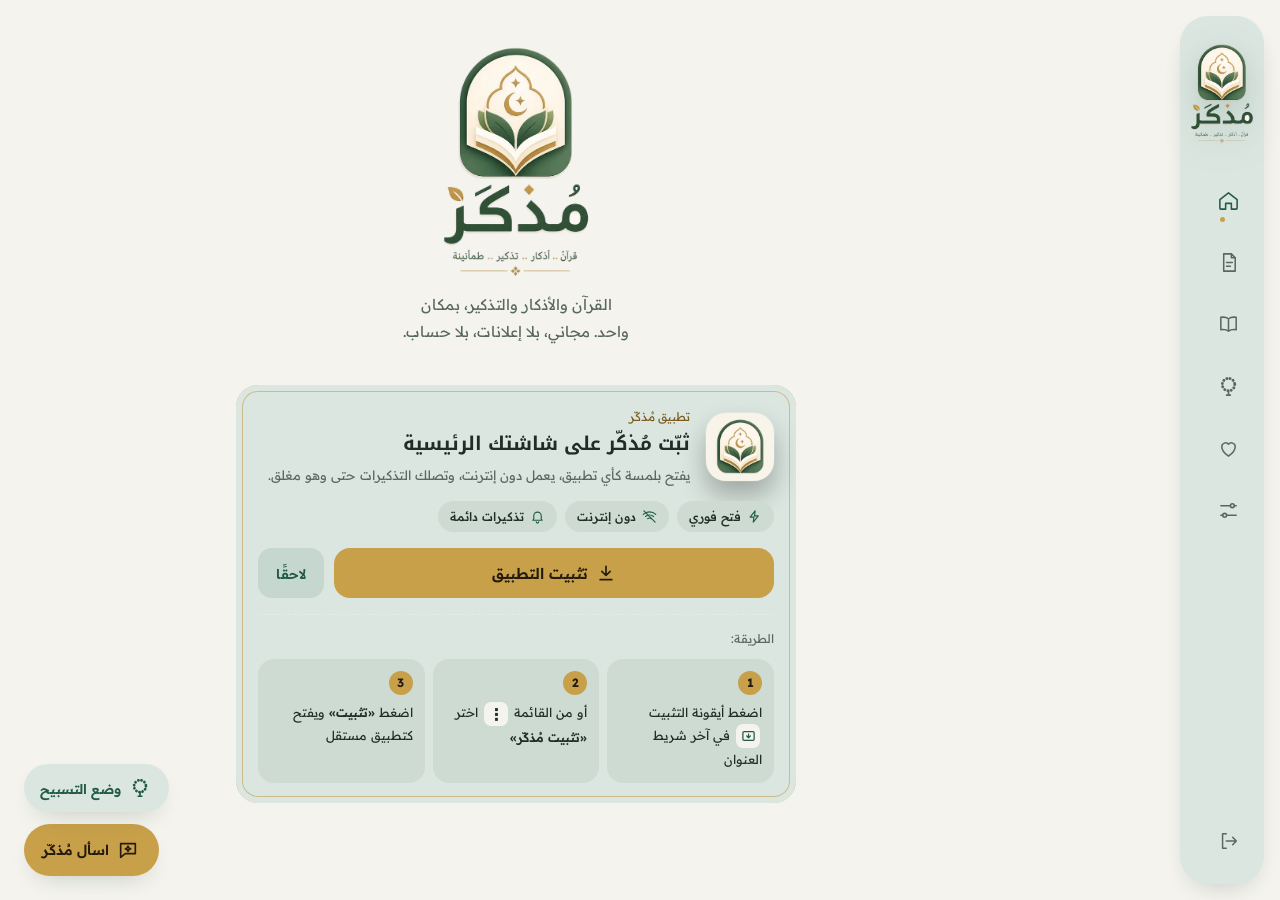
==== commit 0f40fa31: "Add files via upload" ====
--- a/index.html
+++ b/index.html
@@ -1,79 +1,1087 @@
-<!doctype html>
+<!DOCTYPE html>
 <html lang="ar" dir="rtl">
 <head>
-    <meta charset="utf-8">
-    <meta name="viewport" content="width=device-width, initial-scale=1, viewport-fit=cover, interactive-widget=resizes-content">
-    <title>مُذكّر · المطوّر</title>
-    <meta name="robots" content="noindex, nofollow">
-    <meta name="description" content="تطبيق فريق مُذكّر: رسائل المستخدمين والأرقام والإعلانات">
-    <meta name="theme-color" content="#F4F3EE" media="(prefers-color-scheme: light)">
-    <meta name="theme-color" content="#121A17" media="(prefers-color-scheme: dark)">
-    <meta name="apple-mobile-web-app-capable" content="yes">
-    <meta name="mobile-web-app-capable" content="yes">
-    <meta name="apple-mobile-web-app-title" content="مُذكّر · المطوّر">
-    <meta name="apple-mobile-web-app-status-bar-style" content="default">
-    <link rel="manifest" href="manifest.json">
-    <link rel="icon" href="icons/favicon-64.png" sizes="64x64" type="image/png">
-    <link rel="apple-touch-icon" href="icons/apple-touch-icon.png">
+    <meta charset="UTF-8">
+    <meta name="viewport" content="width=device-width, initial-scale=1.0, viewport-fit=cover">
+    <meta name="theme-color" content="#F4F3EE">
+    <title>مُذكّر | التطبيق الشامل للقرآن الكريم والأذكار</title>
+    <meta name="description" content="مُذكّر: وردك اليومي من القرآن الكريم، والمصحف بالتجويد والتفسير، وأذكار الصباح والمساء بأدلّتها، ومسبحة، وتذكيرات تصلك حتى والتطبيق مغلق. مجاني وبلا إعلانات.">
+    <meta property="og:title" content="مُذكّر · القرآن والأذكار">
+    <meta property="og:description" content="وردك اليومي، والمصحف، والأذكار، والمسبحة، وتذكيرات تصلك في وقتها.">
+    <meta property="og:locale" content="ar_AR">
+    
+    <!-- Google Fonts -->
     <link rel="preconnect" href="https://fonts.googleapis.com">
     <link rel="preconnect" href="https://fonts.gstatic.com" crossorigin>
-    <link href="https://fonts.googleapis.com/css2?family=Readex+Pro:wght@300..700&family=Noto+Kufi+Arabic:wght@600;700&display=swap" rel="stylesheet">
-    <link rel="stylesheet" href="app.css">
+    <link href="https://fonts.googleapis.com/css2?family=Readex+Pro:wght@300..700&family=Noto+Kufi+Arabic:wght@500;600;700&family=Amiri+Quran&family=Amiri:wght@400;700&family=Noto+Naskh+Arabic:wght@400;600;700&family=Scheherazade+New:wght@400;700&display=swap" rel="stylesheet">
+
+    <!-- Web App Manifest -->
+    <link rel="manifest" href="manifest.json">
+    <link rel="icon" type="image/png" href="assets/img/favicon-64.png">
+    <link rel="apple-touch-icon" href="assets/img/apple-touch-icon.png">
+
+    <!-- التنسيقات: الترتيب مهم (كل ملف يعدّل على ما قبله) -->
+    <link rel="stylesheet" href="assets/css/01-base.css">
+    <link rel="stylesheet" href="assets/css/02-reader-and-palette.css">
+    <link rel="stylesheet" href="assets/css/03-home-and-wird.css">
+    <link rel="stylesheet" href="assets/css/04-brand-and-effects.css">
+    <link rel="stylesheet" href="assets/css/05-viewer-reminders-picker.css">
+    <link rel="stylesheet" href="assets/css/06-immersive-and-mobile.css">
+    <link rel="stylesheet" href="assets/css/07-design.css">
+    <link rel="stylesheet" href="assets/css/08-quran-tools.css">
+    <link rel="stylesheet" href="assets/css/09-assistant.css">
+    <link rel="stylesheet" href="assets/css/10-atmosphere.css">
+    <link rel="stylesheet" href="assets/css/11-refresh.css">
+    <link rel="stylesheet" href="assets/css/12-pages.css">
+    <link rel="stylesheet" href="assets/css/13-mushaf-and-motion.css">
+    <link rel="stylesheet" href="assets/css/14-performance.css">
+    <link rel="stylesheet" href="assets/css/15-look.css">
+    <link rel="stylesheet" href="assets/css/16-layout.css">
+    <link rel="stylesheet" href="assets/css/17-mushaf.css">
+    <link rel="stylesheet" href="assets/css/18-screen.css">
+    <link rel="stylesheet" href="assets/css/19-feedback.css">
+    <link rel="stylesheet" href="assets/css/20-cards.css">
+    <link rel="stylesheet" href="assets/css/21-new-look.css">
 </head>
 <body>
-    <!-- د1 الدخول: 8 خانات، و«أنا صاحب التطبيق» لكلمة السر -->
-    <section class="login" id="login" hidden>
-        <div class="logo" aria-hidden="true"><svg viewBox="0 0 40 40"><path d="M10 34V19a10 10 0 0 1 20 0v15Z"/><path d="M15 34V21a5 5 0 0 1 10 0v13"/></svg></div>
-        <h1>أهلين بفريق مُذكّر</h1>
-
-        <form id="code-form" class="owner-form" novalidate>
-            <p class="lead" id="code-lead">اكتب الرمز يلي وصلك</p>
-            <div class="boxes" id="boxes" role="group" aria-label="رمز الدخول، 8 حروف وأرقام">
-                <input id="c1" maxlength="1" autocomplete="off" autocapitalize="characters" spellcheck="false" aria-label="الحرف 1">
-                <input id="c2" maxlength="1" autocomplete="off" autocapitalize="characters" spellcheck="false" aria-label="الحرف 2">
-                <input id="c3" maxlength="1" autocomplete="off" autocapitalize="characters" spellcheck="false" aria-label="الحرف 3">
-                <input id="c4" maxlength="1" autocomplete="off" autocapitalize="characters" spellcheck="false" aria-label="الحرف 4">
-                <span class="dash" aria-hidden="true">-</span>
-                <input id="c5" maxlength="1" autocomplete="off" autocapitalize="characters" spellcheck="false" aria-label="الحرف 5">
-                <input id="c6" maxlength="1" autocomplete="off" autocapitalize="characters" spellcheck="false" aria-label="الحرف 6">
-                <input id="c7" maxlength="1" autocomplete="off" autocapitalize="characters" spellcheck="false" aria-label="الحرف 7">
-                <input id="c8" maxlength="1" autocomplete="off" autocapitalize="characters" spellcheck="false" aria-label="الحرف 8">
-            </div>
-            <p class="status" id="code-status" role="alert"></p>
-            <button class="btn wide" id="code-go" type="submit" disabled>دخول</button>
-            <button class="link" id="to-owner" type="button">أنا صاحب التطبيق</button>
+
+<script src="assets/js/preload-theme.js"></script>
+<div class="splash" id="splash" aria-hidden="true"><div class="brand-logo"></div></div>
+<script src="assets/js/splash.js"></script>
+
+<svg width="0" height="0" style="position:absolute" aria-hidden="true" focusable="false"><symbol id="khatam" viewBox="0 0 100 100"><g fill="none" stroke="currentColor" stroke-width=".5"><rect x="18" y="18" width="64" height="64"/><rect x="18" y="18" width="64" height="64" transform="rotate(45 50 50)"/><g transform="translate(50 50) scale(.62) translate(-50 -50)"><rect x="18" y="18" width="64" height="64"/><rect x="18" y="18" width="64" height="64" transform="rotate(45 50 50)"/></g><g transform="translate(50 50) scale(.34) translate(-50 -50)"><rect x="18" y="18" width="64" height="64"/><rect x="18" y="18" width="64" height="64" transform="rotate(45 50 50)"/></g></g></symbol></svg>
+<!-- الخلفية (ج5، الإصدار 15): لون سادة + مشربية بالزاوية وضو ذهبي بيتنفّس (بيبنيهن fx.js) -->
+<div class="ambient" aria-hidden="true"></div>
+
+<div class="app-shell">
+    <!-- الشريط الجانبي -->
+    <aside class="sidebar" aria-label="التنقل الرئيسي">
+        <button class="brand-mark" data-target="home" aria-label="مُذكّر – الرئيسية"><span class="brand-logo" role="img" aria-label="شعار مُذكّر"></span></button>
+        <nav class="side-nav">
+            <span class="nav-pill" id="nav-pill" aria-hidden="true"></span>
+            <button class="side-link active" data-target="home"><small>الرئيسية</small><svg viewBox="0 0 24 24" fill="none" stroke="currentColor" stroke-width="1.6" stroke-linecap="round" stroke-linejoin="round" aria-hidden="true" ><path d="M3 11l9-7 9 7v9a1 1 0 0 1-1 1h-5v-6H9v6H4a1 1 0 0 1-1-1z"/></svg></button>
+            <button class="side-link" data-target="adhkar"><small>الأذكار</small><svg viewBox="0 0 24 24" fill="none" stroke="currentColor" stroke-width="1.6" stroke-linecap="round" stroke-linejoin="round" aria-hidden="true" ><path d="M7 3h8l4 4v14H7z"/><path d="M15 3v4h4"/><path d="M10 12h6M10 16h4"/></svg></button>
+            <button class="side-link" data-target="quran"><small>القرآن</small><svg viewBox="0 0 24 24" fill="none" stroke="currentColor" stroke-width="1.6" stroke-linecap="round" stroke-linejoin="round" aria-hidden="true" ><path d="M12 6c-2-1.5-5-2-8-1.5v13c3-.5 6 0 8 1.5 2-1.5 5-2 8-1.5v-13c-3-.5-6 0-8 1.5zM12 6v13"/></svg></button>
+            <button class="side-link" data-target="tasbih"><small>التسبيح</small><svg viewBox="0 0 24 24" fill="none" stroke="currentColor" stroke-width="1.6" stroke-linecap="round" stroke-linejoin="round" aria-hidden="true" ><circle cx="12" cy="10" r="6.5" stroke-width="3" stroke-dasharray="0.1 3.4"/><path d="M12 16.5v4.5M10 21h4"/></svg></button>
+            <button class="side-link" data-target="my-adhkar"><small>أذكاري</small><svg viewBox="0 0 24 24" fill="none" stroke="currentColor" stroke-width="1.6" stroke-linecap="round" stroke-linejoin="round" aria-hidden="true" ><path d="M12 20s-7-4.5-7-10a4 4 0 0 1 7-2.5A4 4 0 0 1 19 10c0 5.5-7 10-7 10z"/></svg></button>
+            <button class="side-link" data-target="settings"><small>الإعدادات</small><svg viewBox="0 0 24 24" fill="none" stroke="currentColor" stroke-width="1.6" stroke-linecap="round" stroke-linejoin="round" aria-hidden="true" ><path d="M4 7h10M18 7h2M4 17h2M10 17h10"/><circle cx="16" cy="7" r="2"/><circle cx="8" cy="17" r="2"/></svg></button>
+        </nav>
+        <button class="logout" aria-label="تسجيل الخروج"><svg viewBox="0 0 24 24" fill="none" stroke="currentColor" stroke-width="1.6" stroke-linecap="round" stroke-linejoin="round" aria-hidden="true" ><path d="M9 4H5v16h4M16 8l4 4-4 4M20 12H9"/></svg></button>
+    </aside>
+
+    <!-- المحتوى الرئيسي -->
+    <main class="main-content">
+        
+        <!-- 1. الصفحة الرئيسية -->
+        <section id="page-home" class="page-view active-page">
+            <div class="brand-logo home-logo" role="img" aria-label="شعار مُذكّر"></div>
+            <!-- الإصدار 30 (معرض الرئيسية): بالمتصفح الرئيسية بتصير صفحة التثبيت بس (install.js بيحط #page-home.is-install).
+                 «لاحقًا» بترجّع «يومك»، وبالتطبيق المثبّت ما بتبين أبدًا -->
+            <div class="web-hero">
+                <img class="web-logo web-logo-light" src="assets/img/logo-light.webp" alt="مُذكّر" width="380" height="591" decoding="async">
+                <img class="web-logo web-logo-dark" src="assets/img/logo-dark.webp" alt="مُذكّر" width="380" height="591" decoding="async">
+                <p>القرآن والأذكار والتذكير، بمكان واحد. مجاني، بلا إعلانات، بلا حساب.</p>
+            </div>
+            <!-- الإصدار 28 (من «ورشة مُذكّر»): رسالة إلك ← التحية ← زر التسبيح ← سطر الورد ← يوم مميز ← ثبّت التطبيق -->
+            <!-- ر2 «وصلك رد على ملاحظتك» وع1 إعلان من فريق مُذكّر (feedback.js) -->
+            <div class="home-notes" id="home-notes" hidden></div>
+            <header class="home-intro">
+                <div><p class="eyebrow">لوحتك اليومية في مُذكّر</p><h1 id="home-greeting"><b id="greeting-word">مرحباً</b><span id="greeting-name-wrap" hidden>، <button class="greeting-name" id="greeting-name" type="button" title="تعديل الاسم"></button></span></h1></div>
+                <div class="home-tools">
+                    <div class="home-date"><i></i><span class="hd-lines"><span id="home-date-label">اليوم · —</span><small class="home-hijri" id="home-hijri" hidden></small></span></div>
+                    <!-- شاشة مُذكّر (screen.js): الساعة وورد اليوم وذكر الوقت بملء الشاشة -->
+                    <button class="theme-quick screen-quick" id="screen-open" data-open-screen type="button" aria-label="شاشة مُذكّر: الساعة وورد اليوم بملء الشاشة" title="شاشة مُذكّر"><svg viewBox="0 0 24 24" fill="none" stroke="currentColor" stroke-width="1.8" stroke-linecap="round" stroke-linejoin="round" aria-hidden="true"><rect x="3" y="4.5" width="18" height="12" rx="2"/><path d="M9 20.5h6M12 16.5v4"/><path d="M8.5 10.5h3M8.5 10.5V8"/></svg></button>
+                    <button class="theme-quick" id="theme-quick" type="button" aria-label="تبديل الوضع الفاتح والداكن" title="فاتح / داكن">
+                        <span class="tq-cube"><svg class="tq-sun" viewBox="0 0 24 24" fill="none" stroke="currentColor" stroke-width="1.8" stroke-linecap="round" aria-hidden="true"><circle cx="12" cy="12" r="4"/><path d="M12 2v2M12 20v2M2 12h2M20 12h2M4.9 4.9l1.4 1.4M17.7 17.7l1.4 1.4M4.9 19.1l1.4-1.4M17.7 6.3l1.4-1.4"/></svg><svg class="tq-moon" viewBox="0 0 24 24" fill="none" stroke="currentColor" stroke-width="1.8" stroke-linecap="round" stroke-linejoin="round" aria-hidden="true"><path d="M20 14.5A8 8 0 1 1 9.5 4a6.5 6.5 0 0 0 10.5 10.5z"/></svg></span>
+                    </button>
+                </div>
+            </header>
+
+            <section class="home-dashboard" aria-label="لوحة التحكم اليومية">
+                <!-- ر2 «يومك» (الإصدار 30): أربع محطات باليوم، بيكتبها home.js ← DayPath -->
+                <section class="day-path" id="day-path" aria-labelledby="dp-title">
+                    <div class="dp-head">
+                        <div class="dp-ring" id="dp-ring" aria-hidden="true"><span id="dp-count">0/4</span></div>
+                        <div><h2 id="dp-title">يومك</h2><p id="dp-line">يومك لسا ببدايتو</p></div>
+                    </div>
+                    <ol class="dp-steps" id="dp-steps" aria-label="محطات يومك"></ol>
+                </section>
+                <article class="home-card dhikr-card">
+                    <span class="card-kicker">الذِكر التفاعلي التالي</span>
+                    <h2 id="dhikr-card-title">خذ لحظة للذكر</h2>
+                    <p class="dhikr-copy" id="dhikr-card-text">سُبْحَانَ اللَّهِ وَبِحَمْدِهِ</p>
+                    <div class="dhikr-meta"><span class="dhikr-source" id="dhikr-card-source">ذكر مقترح لك الآن</span><div class="dhikr-meta-actions"><button class="sound-toggle" id="tasbih-sound-toggle" type="button" aria-pressed="true">الصوت: تشغيل</button><button class="dhikr-next" id="dhikr-next-btn" type="button">ذكر آخر ↻</button></div></div>
+                    <button class="tasbih-orb" id="tasbih-orb" type="button" aria-label="تسبيح سريع، اضغط للعد"><span id="tasbih-count">0</span><small>اضغط للتسبيح · +1</small></button>
+                    <span class="tasbih-float" id="tasbih-float">+1</span>
+                </article>
+                <!-- ورد اليوم «سطر» (الورشة): كبسة بتفتح صفحة القرآن. الأرقام بيكتبها wird.js -->
+                <!-- الإصدار 30: الورد صار محطة بـ «يومك»، فهالسطر مخفي (wird.js لسا بيكتب بعناصرو) -->
+                <article class="home-card progress-card hw-card" hidden>
+                    <button class="hw-row nav-btn" data-target="quran" data-tab="wird-now" type="button">
+                        <span class="hw-ic" aria-hidden="true"><svg viewBox="0 0 24 24" fill="none" stroke="currentColor" stroke-width="1.7" stroke-linecap="round" stroke-linejoin="round"><path d="M12 6c-2-1.5-5-2-8-1.5V19c3-.5 6 0 8 1.5 2-1.5 5-2 8-1.5V4.5C17 4 14 4.5 12 6z"/><path d="M12 6v14.5"/></svg></span>
+                        <span class="hw-txt"><b>ورد اليوم</b><small><span id="dashboard-resume-surah">—</span> · <span id="dashboard-resume-meta"></span></small></span>
+                        <strong class="hw-pct" id="dashboard-progress-percent">0٪</strong>
+                    </button>
+                    <div class="progress-track hw-track"><span id="dashboard-progress-bar"></span></div>
+                    <!-- عناصر بيكتب فيها wird.js وhome.js وextras.js: مخفية بالرئيسية الجديدة (الأسبوع انخفى بالورشة) -->
+                    <div class="hw-hidden" hidden>
+                        <span id="dashboard-wird-label">وردك القرآني</span><strong id="dashboard-quran-page">—</strong>
+                        <p class="daily-stats-line" id="daily-stats-line">إحصائية اليوم: لم تبدأ بعد</p>
+                        <ol class="week-log" id="week-log" aria-label="إنجازك في آخر 7 أيام"></ol>
+                    </div>
+                </article>
+            </section>
+
+            <!-- إ4 يوم مميز بالتقويم الهجري (الأيام البيض، عاشوراء، عرفة، العشر، العيدين…) -->
+            <section class="hijri-card" id="hijri-card" hidden aria-live="polite">
+                <span class="hc-icon" aria-hidden="true">۞</span>
+                <div><b id="hijri-card-title"></b><small id="hijri-card-text"></small></div>
+            </section>
+
+            <!-- يوم الجمعة: تظهر يوم الجمعة فقط (ويمكن إيقافها من الإعدادات) -->
+            <section class="friday-card" id="friday-card" hidden aria-labelledby="friday-title">
+                <div class="fc-icon" aria-hidden="true"><svg viewBox="0 0 24 24" fill="none" stroke="currentColor" stroke-width="1.6" stroke-linecap="round" stroke-linejoin="round"><path d="M4 21V12a8 6 0 0 1 16 0v9M2 21h20M12 2v3M9 21v-4a3 3 0 0 1 6 0v4"/></svg></div>
+                <div class="fc-copy">
+                    <span class="fc-kicker">جمعة مباركة</span>
+                    <h2 id="friday-title">سورة الكهف والصلاة على النبي ﷺ</h2>
+                    <p>«من قرأ سورة الكهف يوم الجمعة أضاء له من النور ما بين الجمعتين» <small>رواه الحاكم والبيهقي، وصححه الألباني في صحيح الجامع (6470)</small></p>
+                </div>
+                <button class="primary-button" id="friday-read" type="button">اقرأ الكهف</button>
+            </section>
+
+            <!-- تثبيت التطبيق: زر بضغطة واحدة + الطريقة تحته (يختفي داخل التطبيق المثبّت) -->
+            <section class="install-card" data-install-card data-install-box hidden aria-labelledby="install-title">
+                <div class="ic-glow" aria-hidden="true"></div>
+                <div class="ic-head">
+                    <img class="ic-icon" src="assets/img/icon-192.webp" alt="" width="68" height="68" decoding="async">
+                    <div class="ic-copy">
+                        <span class="ic-kicker">تطبيق مُذكّر</span>
+                        <h2 id="install-title">ثبّت مُذكّر على شاشتك الرئيسية</h2>
+                        <p>يفتح بلمسة كأي تطبيق، يعمل دون إنترنت، وتصلك التذكيرات حتى وهو مغلق.</p>
+                    </div>
+                </div>
+                <ul class="ic-perks" aria-label="مزايا التطبيق">
+                    <li><svg viewBox="0 0 24 24" fill="none" stroke="currentColor" stroke-width="1.8" stroke-linecap="round" stroke-linejoin="round" aria-hidden="true"><path d="M13 3L5 13h6l-1 8 8-10h-6z"/></svg>فتح فوري</li>
+                    <li><svg viewBox="0 0 24 24" fill="none" stroke="currentColor" stroke-width="1.8" stroke-linecap="round" stroke-linejoin="round" aria-hidden="true"><path d="M2 8.5a15 15 0 0 1 20 0M5.5 12a10 10 0 0 1 13 0M9 15.5a5 5 0 0 1 6 0"/><path d="M3 3l18 18"/></svg>دون إنترنت</li>
+                    <li><svg viewBox="0 0 24 24" fill="none" stroke="currentColor" stroke-width="1.8" stroke-linecap="round" stroke-linejoin="round" aria-hidden="true"><path d="M6 16V11a6 6 0 0 1 12 0v5l1.5 2h-15z"/><path d="M10 20.5a2 2 0 0 0 4 0"/></svg>تذكيرات دائمة</li>
+                </ul>
+                <div class="ic-actions">
+                    <button class="ic-btn" type="button" data-install><svg viewBox="0 0 24 24" fill="none" stroke="currentColor" stroke-width="2" stroke-linecap="round" stroke-linejoin="round" aria-hidden="true"><path d="M12 4v11M7 10l5 5 5-5"/><path d="M5 20h14"/></svg>تثبيت التطبيق</button>
+                    <button class="ic-later" type="button" data-install-later>لاحقًا</button>
+                </div>
+                <div class="ic-how" data-install-how>
+                    <span class="ic-how-title" data-install-how-title>الطريقة:</span>
+                    <ol class="ic-steps" data-install-steps></ol>
+                </div>
+                <p class="ic-note" data-install-note hidden></p>
+            </section>
+
+            <!-- «بطاقة الوقت» انخفت بالورشة (الإصدار 28). باقية مخفية لأنو time-context.js بيكتب فيها -->
+            <section class="smart-section" hidden>
+                <div class="section-title"><div><span class="soft-label">اقتراح يتكيّف مع وقتك</span><h2>الأذكار الذكية حسب الوقت</h2></div><span class="time-context" id="smart-time-context">الآن</span></div>
+                <article class="home-card smart-card">
+                    <div class="smart-copy"><div class="smart-icon" id="smart-icon" aria-hidden="true">☼</div><div><h3 id="smart-title">أذكار الصباح</h3><p id="smart-description">ابدأ يومك بذكرٍ يشرح الصدر ويمنحك سكينة.</p></div></div>
+                    <button class="primary-button nav-btn" data-target="adhkar" type="button" id="smart-action">فتح أذكار الصباح <span>←</span></button>
+                </article>
+            </section>
+
+            <div class="home-footer-note"><span>مُذكّر · تذكيرك بالخير يغيّر يومك</span><span>وقليل دائم خير من كثير منقطع</span></div>
+        </section>
+
+        <!-- 2. صفحة الأذكار الشاملة -->
+        <section id="page-adhkar" class="page-view">
+            <header class="page-header">
+                <div><h1>الأذكار</h1><p class="page-lead">اختر حسب وقتك، واقرأ بهدوء وطمأنينة</p></div>
+            </header>
+
+            <div class="search-box"><svg viewBox="0 0 24 24" fill="none" stroke="currentColor" stroke-width="1.7" stroke-linecap="round" stroke-linejoin="round" aria-hidden="true"><circle cx="11" cy="11" r="6.5"/><path d="M20 20l-4.2-4.2"/></svg><input id="adhkar-search" type="search" placeholder="ابحث في الأذكار..." aria-label="البحث في الأذكار"></div>
+
+            <!-- الإصدار 28 (الورشة): «كمّل من وين وقفت». بتطلع بس إذا في قسم ما خلص (adhkar-viewer.js) -->
+            <button class="adhkar-resume" id="adhkar-resume" type="button" hidden>
+                <span class="ar-txt"><small>كمّل من وين وقفت</small><b id="adhkar-resume-title">—</b><small id="adhkar-resume-sub"></small></span>
+                <span class="ar-go">كمّل</span>
+                <span class="ar-track" aria-hidden="true"><i id="adhkar-resume-bar"></i></span>
+            </button>
+
+            <!-- ذ3 (الإصدار 15): رفوف — حسب وقتك (يلي وقته هلق أول شي، time-context.js ← orderShelf)، بعد العبادات، والمناسبات -->
+            <section class="content-section adhkar-shelves" id="adhkar-categories-section">
+                <h2 class="shelf-t">حسب وقتك</h2>
+                <div class="shelf" id="time-shelf">
+                    <article class="category-card shelf-card morning" role="button" tabindex="0" data-adhkar-group="morning" data-slot="morning"><span><svg viewBox="0 0 24 24" fill="none" stroke="currentColor" stroke-width="1.6" stroke-linecap="round" stroke-linejoin="round" aria-hidden="true"><circle cx="12" cy="12" r="4"/><path d="M12 3v2M12 19v2M3 12h2M19 12h2M5.6 5.6L7 7M17 17l1.4 1.4M5.6 18.4L7 17M17 7l1.4-1.4"/></svg></span><small class="sc-when">بعد الفجر</small><strong>أذكار الصباح</strong></article>
+                    <article class="category-card shelf-card evening" role="button" tabindex="0" data-adhkar-group="evening" data-slot="evening"><span><svg viewBox="0 0 24 24" fill="none" stroke="currentColor" stroke-width="1.6" stroke-linecap="round" stroke-linejoin="round" aria-hidden="true"><path d="M20 14a8 8 0 1 1-10-10 6.500 6.500 0 0 0 10 10z"/></svg></span><small class="sc-when">بعد العصر</small><strong>أذكار المساء</strong></article>
+                    <article class="category-card shelf-card sleep" role="button" tabindex="0" data-adhkar-group="sleep" data-slot="sleep"><span><svg viewBox="0 0 24 24" fill="none" stroke="currentColor" stroke-width="1.6" stroke-linecap="round" stroke-linejoin="round" aria-hidden="true"><path d="M3 18v-7h18v7M3 15h18M6 11V8h5v3"/></svg></span><small class="sc-when">قبل النوم</small><strong>أذكار النوم</strong></article>
+                    <article class="category-card shelf-card wake" role="button" tabindex="0" data-adhkar-group="wake" data-slot="wake"><span><svg viewBox="0 0 24 24" fill="none" stroke="currentColor" stroke-width="1.6" stroke-linecap="round" stroke-linejoin="round" aria-hidden="true"><path d="M3 18h18M7 18a5 5 0 0 1 10 0"/><path d="M12 5v3M5.6 9.6l1.6 1.6M18.4 9.6l-1.6 1.6"/></svg></span><small class="sc-when">عند الاستيقاظ</small><strong>أذكار الاستيقاظ</strong></article>
+                </div>
+                <h2 class="shelf-t">الصلاة والذكر</h2>
+                <div class="glist">
+                    <!-- الإصدار 32: أدعية الاستفتاح -->
+                    <article class="category-card glist-row" role="button" tabindex="0" data-adhkar-group="istiftah"><strong>أدعية الاستفتاح</strong><small>أول الصلاة بعد تكبيرة الإحرام</small></article>
+                    <article class="category-card glist-row" role="button" tabindex="0" data-adhkar-group="post_prayer"><strong>أذكار بعد الصلاة</strong><small>أذكار ودعاء بعد كل صلاة</small></article>
+                    <article class="category-card glist-row" role="button" tabindex="0" data-adhkar-group="praise"><strong>تسبيح واستغفار</strong><small>فضل الذكر العظيم</small></article>
+                </div>
+                <h2 class="shelf-t">المناسبات</h2>
+                <div class="sit-chips">
+                    <button type="button" class="sit-chip" data-adhkar-group="sit-anger">عند الغضب</button>
+                    <button type="button" class="sit-chip" data-adhkar-group="sit-worry">الهمّ والحزن</button>
+                    <button type="button" class="sit-chip" data-adhkar-group="sit-travel">السفر</button>
+                    <button type="button" class="sit-chip" data-adhkar-group="sit-rain">المطر</button>
+                    <button type="button" class="sit-chip" data-adhkar-group="sit-sick">المرض</button>
+                    <button type="button" class="sit-chip" data-adhkar-group="sit-food">الطعام</button>
+                    <button type="button" class="sit-chip" data-adhkar-group="sit-leave-home">الخروج من المنزل</button>
+                    <button type="button" class="sit-chip is-all" data-situations>كل المناسبات ←</button>
+                </div>
+            </section>
+
+            <!-- عارض الأذكار: صفحة لكل ذكر مع الدليل -->
+            <section class="adhkar-detail" id="adhkar-detail" role="dialog" aria-modal="true" aria-labelledby="adhkar-detail-title" hidden>
+                <div class="dk-head">
+                    <button class="dk-back" type="button" id="adhkar-back" aria-label="العودة للأقسام"><svg viewBox="0 0 24 24" fill="none" stroke="currentColor" stroke-width="2" stroke-linecap="round" stroke-linejoin="round" aria-hidden="true"><path d="M9 6l6 6-6 6"/></svg><span>الأقسام</span></button>
+                    <h2 id="adhkar-detail-title">أذكار الصباح</h2>
+                    <div class="dk-end">
+                        <!-- صنع بطاقة من الذكر المفتوح (cards.js) -->
+                        <button class="dk-card" type="button" id="dk-card" aria-label="صنع بطاقة من هالذكر" title="صنع بطاقة"><svg viewBox="0 0 24 24" fill="none" stroke="currentColor" stroke-width="1.8" stroke-linecap="round" stroke-linejoin="round" aria-hidden="true"><rect x="6" y="2.5" width="12" height="19" rx="2.5"/><path d="M6 16l3.5-3.5 3 3 2-2 3.5 3.5"/><path d="M14.5 6.8a1.6 1.6 0 1 1-1.4 2.4"/></svg></button>
+                        <span class="dk-pager" id="dk-pager" aria-live="polite">1 / 1</span>
+                    </div>
+                    <div class="dk-progress" aria-hidden="true"><span id="dk-progress"></span></div>
+                </div>
+                <div class="dk-stage" id="dk-stage">
+                    <div class="dk-book" id="dk-book"></div>
+                </div>
+                <div class="dk-dock">
+                    <button class="dk-nav" id="dk-prev" type="button" aria-label="الذكر السابق"><svg viewBox="0 0 24 24" fill="none" stroke="currentColor" stroke-width="2" stroke-linecap="round" stroke-linejoin="round" aria-hidden="true"><path d="M9 6l6 6-6 6"/></svg></button>
+                    <button class="dk-counter" id="dk-counter" type="button" aria-label="اضغط للعدّ">
+                        <svg viewBox="0 0 100 100" aria-hidden="true"><circle class="dk-ring-bg" cx="50" cy="50" r="45"/><circle class="dk-ring" id="dk-ring" cx="50" cy="50" r="45" pathLength="100"/></svg>
+                        <span id="dk-count">0/1</span>
+                    </button>
+                    <button class="dk-nav" id="dk-next" type="button" aria-label="الذكر التالي"><svg viewBox="0 0 24 24" fill="none" stroke="currentColor" stroke-width="2" stroke-linecap="round" stroke-linejoin="round" aria-hidden="true"><path d="M15 6l-6 6 6 6"/></svg></button>
+                </div>
+                <p class="dk-hint" id="dk-hint">اضغط على الصفحة لإظهار زر العودة · اسحب للتنقّل</p>
+            </section>
+
+            <!-- الأذكار العامة الشاملة الداعمة للتصفح المباشر والبحث -->
+            <section class="content-section" id="adhkar-general-section">
+                <div class="section-title"><div><span class="soft-label">أذكار وتسابيح يومية</span><h2>الأذكار العامة</h2></div></div>
+                <div class="adhkar-list" id="adhkar-list">
+                    <!-- سيتم توليدها ديناميكياً وحفظها كاملاً -->
+                </div>
+            </section>
+            <footer><span>مُذكّر</span><span>أذكارك أقرب مما تتخيل</span></footer>
+        </section>
+
+        <!-- 3. صفحة القرآن (ق3): ختمتي + «تابع الورد» و«افتح المصحف» + ورد اليوم تحتهم -->
+        <section id="page-quran" class="page-view" data-tab="wird">
+            <header class="page-header">
+                <div><h1>القرآن</h1><p class="page-lead" id="quran-lead">ختمتك ووردك اليومي والمصحف</p></div>
+            </header>
+
+            <!-- الإصدار 28 (الورشة): السلسلة + تابع الورد + افتح المصحف بسطر واحد ← ورد اليوم مع آية ← ختمتي ← خيارات الختمة -->
+            <div class="quran-tiles">
+                <div class="q-tile q-streak" aria-live="polite"><svg viewBox="0 0 24 24" fill="none" stroke="currentColor" stroke-width="1.7" stroke-linecap="round" stroke-linejoin="round" aria-hidden="true"><path d="M12 21c4 0 6.5-2.6 6.5-6.3 0-3.7-3-6.2-4.6-9.2-.9 2.2-2.2 3.4-3.6 4.2.2-1.7-.4-3.4-1.3-4.7C7.2 7.6 5.5 10.6 5.5 14.7 5.5 18.4 8 21 12 21z"/></svg><b id="q-streak-n">ابدأ اليوم</b><small id="q-streak-sub">سلسلة الورد</small></div>
+                <button class="q-tile is-primary" id="q-continue" type="button"><svg viewBox="0 0 24 24" fill="none" stroke="currentColor" stroke-width="1.7" stroke-linecap="round" stroke-linejoin="round" aria-hidden="true"><path d="M12 3l1.8 5.4L19 10l-5.2 1.6L12 17l-1.8-5.4L5 10l5.2-1.6z"/></svg><b>تابع الورد</b><small id="q-continue-sub">آية بآية</small></button>
+                <button class="q-tile" id="reader-enter" type="button"><svg viewBox="0 0 24 24" fill="none" stroke="currentColor" stroke-width="1.7" stroke-linecap="round" stroke-linejoin="round" aria-hidden="true"><path d="M12 6c-2-1.5-5-2-8-1.5v13c3-.5 6 0 8 1.5 2-1.5 5-2 8-1.5v-13c-3-.5-6 0-8 1.5zM12 6v13"/></svg><b>افتح المصحف</b><small id="reader-resume">من الصفحة 1</small></button>
+            </div>
+
+            <div class="quran-pane" id="quran-wird">
+            <div class="wird-streak-bar" aria-live="polite">
+                <div class="wird-streak-copy"><span class="streak-flame" aria-hidden="true"><svg viewBox="0 0 24 24" fill="none" stroke="currentColor" stroke-width="1.7" stroke-linecap="round" stroke-linejoin="round" aria-hidden="true"><path d="M12 3l1.8 5.4L19 10l-5.2 1.6L12 17l-1.8-5.4L5 10l5.2-1.6z"/></svg></span><div><strong id="wird-streak-text">استمرارية الورد تبدأ اليوم</strong><small id="wird-streak-sub">أتمم وردك اليوم لتحافظ على سلسلتك</small></div></div>
+                <span class="wird-badge" id="wird-badge">وسام 7 أيام متتالية</span>
+            </div>
+            <section class="quran-hero">
+                <div class="daily-wird-container">
+                    <span class="wird-info-tag">الورد اليومي المخصص</span>
+                    <h2 class="wird-title" id="wird-title-display">سورة البقرة / الجزء الثالث</h2>
+                    <p class="wird-details" id="wird-details-display">عرض آية بآية حسب وردك اليومي</p>
+                    
+                    <div class="wird-progress-wrap" aria-label="تقدم الورد"><div class="wird-progress-meta"><span class="q-moon" id="q-moon" aria-hidden="true"></span><span>تقدم وردك اليوم</span><strong id="wird-progress-label">0 / 10 آيات</strong></div><div class="wird-live-track"><span id="wird-live-progress"></span></div></div>
+                    <div class="wird-summary">
+                        <div class="wird-stat"><strong id="wird-current-aya-num">1</strong><small>الآية الحالية</small></div>
+                        <div class="wird-stat"><strong id="wird-total-target">10</strong><small>صفحات وردك اليوم</small></div>
+                        <div class="wird-stat"><strong id="wird-khatma-display">30 يوماً</strong><small>مدّة الختمة</small></div>
+                    </div>
+
+                    <!-- بطاقة عرض الآية بآية -->
+                    <div class="single-verse-display">
+                        <span class="single-verse-num" id="verse-badge-num">الآية 1</span>
+                        <div class="verse-zoom" role="group" aria-label="حجم خط الآية"><button type="button" data-verse-zoom="-1" aria-label="تصغير خط الآية">أ−</button><button type="button" data-verse-zoom="1" aria-label="تكبير خط الآية">أ+</button></div>
+                        <div class="single-verse-content" id="single-verse-text">
+                            جارٍ تحميل الآية الكريمة...
+                        </div>
+                        <div class="verse-page-note" id="verse-page-note"></div>
+                    </div>
+                    <p class="wird-offline" id="wird-offline" aria-live="polite" hidden></p>
+
+                    <div class="wird-completion-banner" id="wird-finished-msg" role="status"></div>
+
+                    <!-- الإصدار 28: القراية صارت «رزمة بطاقات» بملء الشاشة متل الأذكار (wird.js ← openFocus). الزرّين القدام مخفيين -->
+                    <button class="primary-button wird-open" id="wird-open" type="button">تابع الورد آية بآية</button>
+                    <div class="single-verse-nav">
+                        <button class="primary-button hero-ghost" id="prev-verse-btn" type="button">السابقة</button>
+                        <button class="primary-button wird-complete-btn hero-solid" id="next-verse-btn" type="button">أتممت هذه الآية <span aria-hidden="true">✓</span></button>
+                    </div>
+                    <div class="wird-action-row">
+                        <button class="focus-button" id="wird-page-btn" type="button">أتممت الصفحة</button>
+                        <button class="focus-button" id="wird-reader-btn" type="button">الورد بالمصحف</button>
+                        <button class="focus-button" id="wird-focus-btn" type="button">وضع التركيز</button>
+                        <button class="focus-button" type="button" id="wird-edit-btn">تعديل الورد</button>
+                        <button class="focus-button" id="wird-new-khatma" type="button" hidden>ابدأ ختمة جديدة</button>
+                    </div>
+                </div>
+            </section>
+            
+            <!-- تفاصيل الختمة (بيحدّثها wird.js) -->
+            <section class="khatma-card" hidden>
+                <div class="khatma-head">
+                    <div><h2>ختمة القرآن الكريم</h2></div>
+                    <strong class="khatma-percent" id="khatma-percent">0٪</strong>
+                </div>
+                <div class="khatma-track"><span id="khatma-progress"></span></div>
+                <p class="khatma-meta" id="khatma-meta"></p>
+            </section>
+            </div>
+
+            <!-- «ختمتي»: الأجزاء الـ30 (بيرسمها wird.js) -->
+            <section class="khatma-top" aria-labelledby="kt-title">
+                <div class="kt-head"><h2 id="kt-title">الجزء <span id="kt-juz">1</span> من 30</h2><span class="kt-pct" id="kt-pct">0٪ من الختمة</span></div>
+                <div class="juz-grid" id="juz-grid" aria-hidden="true"></div>
+                <p class="kt-today" id="kt-today">ورد اليوم: —</p>
+            </section>
+
+            <!-- خيارات إضافية: خطة الختمة، المصحف بدون نت (إ3)، المشاركة.
+                 الإصدار 28: «إحصائيات الشهر» و«مشاركة إنجازي» إجوا لهون من الرئيسية (الأسبوع انخفى بالورشة) -->
+            <h2 class="shelf-t">ختمتك</h2>
+            <div class="glist" id="quran-more">
+                <button class="glist-row" type="button" id="q-plan"><strong>خطة الختمة</strong><small id="q-plan-sub">تعديل الورد اليومي</small></button>
+                <button class="glist-row" type="button" id="q-offline"><strong>المصحف بدون نت</strong><small id="q-offline-sub">نزّل المصحف كامل مرة وحدة (حوالي 2 ميغا) ليشتغل بلا نت</small></button>
+                <button class="glist-row" type="button" id="month-open"><strong>إحصائيات الشهر</strong><small>الورد والأذكار والتسبيح بكل يوم</small></button>
+                <button class="glist-row share-trigger" type="button" data-share="wird"><strong>مشاركة الورد</strong><small>صورة جميلة لوردك اليوم</small></button>
+                <button class="glist-row share-trigger" type="button" data-share="achievements"><strong>مشاركة إنجازي</strong><small>ورد اليوم والأذكار والتسبيح بصورة وحدة</small></button>
+            </div>
+            <footer><span>مُذكّر</span><span>وقليل دائم خير من كثير منقطع</span></footer>
+        </section>
+
+        <!-- 4. صفحة التسبيح (tasbih.js): نفس عدّاد بطاقة الرئيسية -->
+        <section id="page-tasbih" class="page-view">
+            <header class="page-header">
+                <div><h1>التسبيح</h1><p class="page-lead tb-stats"><span>مجموع اليوم <strong id="tb-today">0</strong></span><span id="tb-cycle-wrap">الدورة <strong id="tb-cycle">1</strong></span></p></div>
+            </header>
+            <!-- س3 (الإصدار 15): مساحة ضغط كبيرة فيها الذكر والرقم وخط التقدّم، والأدوات سطر تحتها -->
+            <div class="tb-wrap">
+                <button class="tb-orb tb-zone" id="tb-orb" type="button" aria-label="سبّح، اضغط بأي مكان هون للعدّ">
+                    <svg class="tb-ring" viewBox="0 0 100 100" aria-hidden="true" hidden><circle class="tb-ring-bg" cx="50" cy="50" r="46"/><circle class="tb-ring-fg" id="tb-ring" cx="50" cy="50" r="46" pathLength="100"/></svg>
+                    <span class="tb-beads" aria-hidden="true"></span>
+                    <span class="tb-dz" id="tb-dz"></span>
+                    <span class="tb-count" id="tb-count" aria-live="polite">0</span>
+                    <span class="tb-bar" aria-hidden="true"><i id="tb-bar"></i></span>
+                    <small class="tb-of" id="tb-of">من 33</small>
+                    <small class="tb-hint">اضغط بأي مكان هون</small>
+                </button>
+                <div class="tb-chips" id="tb-dhikr" role="radiogroup" aria-label="الذكر"></div>
+                <div class="tb-tools">
+                    <div class="segmented tb-goal" id="tb-goal" role="group" aria-label="العدد"><button type="button" data-goal="33">33</button><button type="button" data-goal="100">100</button><button type="button" data-goal="0">بلا حد</button></div>
+                    <button class="ghost-button" id="tb-sound" type="button" aria-pressed="true">الصوت: تشغيل</button>
+                    <button class="ghost-button" id="tb-reset" type="button">تصفير</button>
+                    <button class="primary-button" id="tb-mode-btn" type="button"><svg viewBox="0 0 24 24" fill="none" stroke="currentColor" stroke-width="1.9" stroke-linecap="round" stroke-linejoin="round" aria-hidden="true"><path d="M4 9V4h5M20 9V4h-5M4 15v5h5M20 15v5h-5"/></svg>ملء الشاشة</button>
+                </div>
+            </div>
+            <footer><span>مُذكّر</span><span>ألا بذكر الله تطمئن القلوب</span></footer>
+        </section>
+
+        <!-- 5. صفحة أذكاري -->
+        <section id="page-my-adhkar" class="page-view">
+            <header class="page-header">
+                <div><h1>أذكاري</h1><p class="page-lead" id="mine-lead">تذكيراتك، تصلك في وقتها</p></div>
+            </header>
+
+            <!-- الإصدار 28 (اللوحة المعتمدة): «خط اليوم» فوق كل شي، والنقطة المضوية هي هلّق (reminders.js ← renderToday) -->
+            <section class="rem-today" id="rem-today" aria-labelledby="rem-today-t">
+                <div class="rt-head"><h2 id="rem-today-t">اليوم</h2><small id="rem-today-sub"></small></div>
+                <ol class="rt-line" id="rem-today-line"></ol>
+                <p class="rt-empty">ما في تذكيرات اليوم. ضيف واحد، أو اختار من «جاهزة بضغطة» تحت.</p>
+                <button class="ghost-button rt-new" id="rem-today-new" type="button">+ تذكير جديد</button>
+            </section>
+
+            <!-- م3 (الإصدار 15): مجموعات — تذكيراتي، الثابتة، الجاهزة (إ1)، وفحص الإشعارات -->
+            <h2 class="shelf-t">تذكيراتي</h2>
+            <div class="glist personal-reminders" id="personal-reminders">
+                <p class="empty-note" id="rem-empty">لا توجد تذكيرات شخصية بعد. أضف تذكيرًا، أو اختر واحدًا جاهزًا من الأسفل.</p>
+                <button class="glist-row add-row" id="rem-new" type="button"><strong>＋ تذكير جديد</strong></button>
+            </div>
+
+            <h2 class="shelf-t">تذكيرات ثابتة</h2>
+            <div class="glist">
+                <article class="personal-reminder is-locked" id="general-reminder-card" data-status="active" data-locked="true">
+                    <div class="personal-copy">
+                        <strong>ذكر عام كل 15 دقيقة</strong>
+                        <p class="rem-status" id="gr-status" aria-live="polite"></p>
+                        <div class="rem-actions"><button class="link-btn" id="gr-test" type="button">جرّب إشعارًا الآن</button></div>
+                    </div>
+                    <label class="switch" title="تفعيل أو إيقاف الإشعارات"><input id="gr-switch" type="checkbox" aria-label="تفعيل إشعارات الأذكار العامة"><span></span></label>
+                </article>
+                <article class="personal-reminder is-locked">
+                    <div class="personal-copy"><strong>تذكير الجمعة</strong><p class="rem-status">صباح الجمعة: سورة الكهف والصلاة على النبي ﷺ</p></div>
+                    <label class="switch" title="تفعيل أو إيقاف تذكير الجمعة"><input id="friday-switch" type="checkbox" checked aria-label="تفعيل تذكير الجمعة"><span></span></label>
+                </article>
+                <article class="personal-reminder is-locked">
+                    <div class="personal-copy"><strong>تذكير الورد</strong><p class="rem-status" id="wird-rem-status">كل يوم بالوقت يلي بتختاره</p></div>
+                    <input class="time-inline" id="wird-rem-time" type="time" aria-label="وقت تذكير الورد">
+                    <label class="switch" title="تفعيل أو إيقاف تذكير الورد"><input id="wird-rem-switch" type="checkbox" aria-label="تفعيل تذكير الورد"><span></span></label>
+                </article>
+            </div>
+
+            <!-- إ1 تذكيرات جاهزة بضغطة (extras.js ← Templates) -->
+            <h2 class="shelf-t">جاهزة بضغطة</h2>
+            <div class="glist" id="rem-templates"></div>
+
+            <!-- فحص الإشعارات: كل حلقة بالسلسلة + إشعار تجربة حقيقي من السيرفر (notifications.js ← NotifyCheck) -->
+            <section class="notify-check" id="notify-check" aria-labelledby="nc-title">
+                <div class="nc-head">
+                    <span class="nc-badge" aria-hidden="true"><svg viewBox="0 0 24 24" fill="none" stroke="currentColor" stroke-width="1.7" stroke-linecap="round" stroke-linejoin="round"><path d="M6 16V11a6 6 0 0 1 12 0v5l1.5 2h-15z"/><path d="M10 20.5a2 2 0 0 0 4 0"/></svg></span>
+                    <div><h2 id="nc-title">لا تصلك الإشعارات؟</h2><p>نفحص كل خطوة، ونرسل إشعار تجربة حقيقيًا من الخادم.</p></div>
+                </div>
+                <button class="primary-button" id="nc-run" type="button">افحص الإشعارات</button>
+                <ol class="nc-steps" id="nc-steps" aria-live="polite" hidden></ol>
+                <div class="nc-actions" id="nc-actions" hidden><button class="ghost-button" id="nc-repair" type="button">إصلاح الاشتراك</button></div>
+            </section>
+            <footer><span>مُذكّر</span><span>تذكيرك، بطريقتك</span></footer>
+        </section>
+
+        <!-- 6. صفحة الإعدادات -->
+        <section id="page-settings" class="page-view">
+            <header class="page-header">
+                <div><h1>الإعدادات</h1><p class="page-lead">بتنحفظ لحالها على جهازك</p></div>
+            </header>
+
+            <!-- ع3 (الإصدار 15): أقسام مفتوحة بلا بطاقات.
+                 الإصدار 28 (الورشة): اسمك «سطر» أول شي ← المظهر والتاريخ «كل وحدة لحالها» ← بياناتك والتطبيق «سطور بمجموعة» -->
+            <section class="settings-list">
+                <article class="setting-card name-setting" id="name-setting">
+                    <div class="setting-icon"><svg viewBox="0 0 24 24" fill="none" stroke="currentColor" stroke-width="1.7" stroke-linecap="round" stroke-linejoin="round" aria-hidden="true"><circle cx="12" cy="8.5" r="3.5"/><path d="M5 20a7 7 0 0 1 14 0"/></svg></div>
+                    <div style="flex:1;">
+                        <h2>اسمك</h2>
+                        <p id="name-status">يظهر في التحية بالرئيسية، ويناديك به المساعد</p>
+                    </div>
+                    <form class="name-form" id="name-form" autocomplete="off">
+                        <input id="name-input" type="text" maxlength="24" placeholder="اكتب اسمك" aria-label="اسمك" enterkeyhint="done">
+                        <button class="primary-button" type="submit">حفظ</button>
+                    </form>
+                </article>
+                <h2 class="set-sec-t">المظهر</h2>
+                <article class="setting-card">
+                    <div class="setting-icon"><svg viewBox="0 0 24 24" fill="none" stroke="currentColor" stroke-width="1.7" stroke-linecap="round" stroke-linejoin="round" aria-hidden="true"><circle cx="12" cy="12" r="8.5"/><path d="M12 3.5v17a8.5 8.5 0 0 0 0-17z" fill="currentColor" stroke="none"/></svg></div>
+                    <div style="flex:1;">
+                        <h2>مظهر التطبيق</h2>
+                        <p id="theme-status">اختر المظهر المناسب لك</p>
+                    </div>
+                    <div class="segmented theme-seg" role="group" aria-label="المظهر"><button type="button" data-theme-opt="light">فاتح</button><button type="button" data-theme-opt="dark">داكن</button><button type="button" data-theme-opt="auto">حسب الجهاز</button><button type="button" data-theme-opt="sun">حسب الشمس</button></div>
+                </article>
+                <!-- ألوان الوقت: تلقائي حسب الشروق والغروب، أو فترة ثابتة (atmosphere.js) -->
+                <!-- الإصدار 29: اللغة (i18n.js). الأذكار والقرآن بيضلّوا بالعربي -->
+                <article class="setting-card lang-setting" id="lang-setting">
+                    <div class="setting-icon"><svg viewBox="0 0 24 24" fill="none" stroke="currentColor" stroke-width="1.7" stroke-linecap="round" stroke-linejoin="round" aria-hidden="true"><circle cx="12" cy="12" r="8.5"/><path d="M3.5 12h17M12 3.5c2.5 2.6 3.7 5.4 3.7 8.5s-1.2 5.9-3.7 8.5c-2.5-2.6-3.7-5.4-3.7-8.5S9.5 6.1 12 3.5z"/></svg></div>
+                    <div style="flex:1;">
+                        <h2>اللغة</h2>
+                        <p>لغة التطبيق، والأذكار والقرآن بيضلّوا بالعربي</p>
+                    </div>
+                    <div class="segmented" role="group" aria-label="اللغة"><button type="button" data-lang-opt="ar" lang="ar">العربية</button><button type="button" data-lang-opt="en" lang="en">English · beta</button></div>
+                </article>
+                <!-- الإصدار 28: مخفية، لأنو الألوان الجديدة ثابتة بكل الأوقات (ما بقى في شي تغيّرو) -->
+                <article class="setting-card daytime-setting" id="daytime-setting" hidden>
+                    <div class="setting-icon"><svg viewBox="0 0 24 24" fill="none" stroke="currentColor" stroke-width="1.7" stroke-linecap="round" stroke-linejoin="round" aria-hidden="true"><path d="M3 18h18"/><path d="M7 18a5 5 0 0 1 10 0"/><path d="M12 5v3M5.6 9.6l1.6 1.6M18.4 9.6l-1.6 1.6"/></svg></div>
+                    <div style="flex:1;">
+                        <h2>ألوان الوقت</h2>
+                        <p id="daytime-status">تتغيّر الألوان مع وقت يومك، أو ثبّت الفترة التي تحبها</p>
+                    </div>
+                    <div class="dt-swatches" id="dt-swatches" role="radiogroup" aria-label="ألوان الوقت">
+                        <button type="button" role="radio" data-dt="auto" aria-checked="true"><span></span>تلقائي</button>
+                        <button type="button" role="radio" data-dt="dawn" aria-checked="false"><span></span>الفجر</button>
+                        <button type="button" role="radio" data-dt="day" aria-checked="false"><span></span>النهار</button>
+                        <button type="button" role="radio" data-dt="afternoon" aria-checked="false"><span></span>العصر</button>
+                        <button type="button" role="radio" data-dt="sunset" aria-checked="false"><span></span>المغرب</button>
+                        <button type="button" role="radio" data-dt="night" aria-checked="false"><span></span>الليل</button>
+                    </div>
+                </article>
+                <!-- حجم الخط في التطبيق كله (prefs.js) -->
+                <article class="setting-card textsize-setting" id="textsize-setting">
+                    <div class="setting-icon"><svg viewBox="0 0 24 24" fill="none" stroke="currentColor" stroke-width="1.7" stroke-linecap="round" stroke-linejoin="round" aria-hidden="true"><path d="M3 19l5-13 5 13M4.8 14.5h6.4"/><path d="M14 19l3.5-9 3.5 9M15.2 16h4.6"/></svg></div>
+                    <div style="flex:1;">
+                        <h2>حجم الخط</h2>
+                        <p id="textsize-status">لكل التطبيق، وبيتطبّق فورًا</p>
+                    </div>
+                    <div class="segmented textsize-seg" id="textsize-seg" role="radiogroup" aria-label="حجم الخط"><button type="button" role="radio" data-size="sm">صغير</button><button type="button" role="radio" data-size="md">عادي</button><button type="button" role="radio" data-size="lg">كبير</button><button type="button" role="radio" data-size="xl">أكبر</button></div>
+                </article>
+                <!-- المؤثرات (الإصدار 15): خفيفة = أسرع بلا حركات ثقيلة ولا زجاج مغبّش (prefs.js) -->
+                <article class="setting-card effects-setting" id="effects-setting">
+                    <div class="setting-icon"><svg viewBox="0 0 24 24" fill="none" stroke="currentColor" stroke-width="1.7" stroke-linecap="round" stroke-linejoin="round" aria-hidden="true"><path d="M13 3L5 13.5h6L10 21l8-10.5h-6z"/></svg></div>
+                    <div style="flex:1;">
+                        <h2>المؤثرات</h2>
+                        <p id="effects-status">خفيفة: أسرع وأوفر للبطارية</p>
+                    </div>
+                    <div class="segmented" id="effects-seg" role="radiogroup" aria-label="المؤثرات"><button type="button" role="radio" data-fx="auto">تلقائي</button><button type="button" role="radio" data-fx="lite">خفيفة</button><button type="button" role="radio" data-fx="full">كاملة</button></div>
+                </article>
+                <h2 class="set-sec-t">التاريخ والتذكير</h2>
+                <!-- إ4 التاريخ الهجري: تقويم أم القرى، مع تصحيح يوم حسب رؤية الهلال في بلدك (extras.js) -->
+                <article class="setting-card hijri-setting" id="hijri-setting">
+                    <div class="setting-icon"><svg viewBox="0 0 24 24" fill="none" stroke="currentColor" stroke-width="1.7" stroke-linecap="round" stroke-linejoin="round" aria-hidden="true"><path d="M15.5 3.5a8.5 8.5 0 1 0 5 13.6A7 7 0 0 1 15.5 3.5z"/><path d="M17.5 8.5l.6 1.4 1.4.6-1.4.6-.6 1.4-.6-1.4-1.4-.6 1.4-.6z"/></svg></div>
+                    <div style="flex:1;">
+                        <h2>التاريخ الهجري</h2>
+                        <p id="hijri-preview">اليوم: —</p>
+                    </div>
+                    <div class="segmented" id="hijri-adjust" role="group" aria-label="تصحيح التاريخ الهجري"><button type="button" data-adj="-1">يوم قبل</button><button type="button" data-adj="0">أم القرى</button><button type="button" data-adj="1">يوم بعد</button></div>
+                </article>
+                <!-- شاشة مُذكّر (screen.js): للطاولة أو التلفزيون، وكل جهاز إله نمطه -->
+                <article class="setting-card screen-setting">
+                    <div class="setting-icon"><svg viewBox="0 0 24 24" fill="none" stroke="currentColor" stroke-width="1.7" stroke-linecap="round" stroke-linejoin="round" aria-hidden="true"><rect x="3" y="4.5" width="18" height="12" rx="2"/><path d="M9 20.5h6M12 16.5v4"/><path d="M8.5 10.5h3M8.5 10.5V8"/></svg></div>
+                    <div style="flex:1;">
+                        <h2>شاشة مُذكّر</h2>
+                        <p>الساعة والتاريخ، وورد اليوم، وذكر الوقت، وآية أو حديث اليوم بملء الشاشة. حطّها عالطاولة أو افتحها عالتلفزيون</p>
+                    </div>
+                    <button class="ghost-button" type="button" data-open-screen>افتح الشاشة</button>
+                </article>
+                <!-- أدوات مُذكّر برّا التطبيق (widgets.js): أداة الآيفون، خلفية اللابتوب، لوحة التلفزيون -->
+                <article class="setting-card widgets-setting">
+                    <div class="setting-icon"><svg viewBox="0 0 24 24" fill="none" stroke="currentColor" stroke-width="1.7" stroke-linecap="round" stroke-linejoin="round" aria-hidden="true"><rect x="3.5" y="3.5" width="7" height="7" rx="2"/><rect x="13.5" y="3.5" width="7" height="7" rx="2"/><rect x="3.5" y="13.5" width="17" height="7" rx="2"/></svg></div>
+                    <div style="flex:1;">
+                        <h2>أدوات مُذكّر</h2>
+                        <p>ورد اليوم وذكر الوقت وآية اليوم عالشاشة الرئيسية للآيفون، وعلى خلفية اللابتوب، وعالتلفزيون، والتطبيق مسكّر</p>
+                    </div>
+                    <button class="ghost-button" type="button" data-open-widgets>إعداد الأدوات</button>
+                </article>
+                <!-- د3 صنع بطاقة (cards.js، الإصدار 23): خلفية للجهاز أو بطاقة لآية أو ذكر -->
+                <article class="setting-card cards-setting">
+                    <div class="setting-icon"><svg viewBox="0 0 24 24" fill="none" stroke="currentColor" stroke-width="1.7" stroke-linecap="round" stroke-linejoin="round" aria-hidden="true"><rect x="6" y="2.5" width="12" height="19" rx="2.5"/><path d="M6 16l3.5-3.5 3 3 2-2 3.5 3.5"/><path d="M14.5 6.8a1.6 1.6 0 1 1-1.4 2.4"/></svg></div>
+                    <div style="flex:1;">
+                        <h2>صنع بطاقة</h2>
+                        <p>خلفية لجوالك أو لابتوبك، أو بطاقة لآية أو ذكر تشاركها</p>
+                    </div>
+                    <button class="ghost-button" type="button" data-target="cards">افتح</button>
+                </article>
+                <article class="setting-card">
+                    <div style="flex:1;">
+                        <h2>التذكيرات والإشعارات</h2>
+                        <p>تذكير الجمعة والورد والأذكار العامة وتذكيراتك، وفحص الإشعارات</p>
+                    </div>
+                    <button class="ghost-button nav-btn" type="button" data-target="my-adhkar">أذكاري ←</button>
+                </article>
+                <h2 class="set-sec-t">بياناتك</h2>
+                <!-- الإصدار 28: «سطور بمجموعة» (الورشة) -->
+                <div class="set-group">
+                <!-- إ6 النسخ الاحتياطي (extras.js) -->
+                <article class="setting-card backup-setting" id="backup-setting">
+                    <div class="setting-icon"><svg viewBox="0 0 24 24" fill="none" stroke="currentColor" stroke-width="1.7" stroke-linecap="round" stroke-linejoin="round" aria-hidden="true"><path d="M7 18a4.5 4.5 0 0 1-.6-8.96A6 6 0 0 1 18 9a4 4 0 0 1 0 8"/><path d="M12 12v8M9 17l3 3 3-3"/></svg></div>
+                    <div style="flex:1;">
+                        <h2>نسخ احتياطي ونقل لجهاز جديد</h2>
+                        <p>احفظ ورودك وتذكيراتك وعلاماتك وتسبيحك وإعداداتك في ملف، واسترجعها على أي جهاز.</p>
+                    </div>
+                    <div class="backup-actions">
+                        <button class="primary-button" type="button" id="backup-save">حفظ نسخة</button>
+                        <button class="ghost-button" type="button" id="backup-restore">استرجاع نسخة</button>
+                        <input type="file" id="backup-file" accept="application/json,.json" hidden>
+                    </div>
+                </article>
+                </div>
+                <h2 class="set-sec-t">التطبيق</h2>
+                <div class="set-group">
+                <article class="setting-card">
+                    <div class="setting-icon"><svg viewBox="0 0 24 24" fill="none" stroke="currentColor" stroke-width="1.7" stroke-linecap="round" stroke-linejoin="round" aria-hidden="true"><path d="M20 12a8 8 0 1 1-2.3-5.6M20 4v5h-5"/></svg></div>
+                    <div style="flex:1;">
+                        <h2>التحديثات</h2>
+                        <p id="app-version-label">الإصدار الحالي</p>
+                    </div>
+                    <button class="ghost-button" type="button" id="check-update-btn">فحص التحديث</button>
+                </article>
+                <!-- ل1 ملاحظات وشكاوي (feedback.js): بتوصل لفريق مُذكّر (تطبيق الفريق) -->
+                <article class="setting-card fb-setting" id="fb-setting">
+                    <div class="setting-icon"><svg viewBox="0 0 24 24" fill="none" stroke="currentColor" stroke-width="1.7" stroke-linecap="round" stroke-linejoin="round" aria-hidden="true"><path d="M4 5.5h16v10.5H10l-5 4v-4H4z"/><path d="M8.5 9.5h7M8.5 12.5h4.5"/></svg></div>
+                    <div style="flex:1;">
+                        <h2>ملاحظات وشكاوي</h2>
+                        <p id="fb-setting-status">شكوى أو اقتراح أو خطأ لاحظته، بتوصل لفريق مُذكّر مباشرة</p>
+                    </div>
+                    <span class="fb-pill" id="fb-setting-new" hidden>جديد</span>
+                    <button class="ghost-button" type="button" data-target="feedback">افتح</button>
+                </article>
+                <article class="setting-card install-setting" data-install-box>
+                    <div class="setting-icon"><svg viewBox="0 0 24 24" fill="none" stroke="currentColor" stroke-width="1.7" stroke-linecap="round" stroke-linejoin="round" aria-hidden="true"><rect x="6" y="2.5" width="12" height="19" rx="2.5"/><path d="M12 7v7M9 11l3 3 3-3M10.5 18.5h3"/></svg></div>
+                    <div style="flex:1;">
+                        <h2>تثبيت التطبيق</h2>
+                        <p data-install-status>ثبّته ليفتح بلمسة كأي تطبيق، ويعمل دون إنترنت</p>
+                    </div>
+                    <button class="primary-button" type="button" data-install>تثبيت</button>
+                    <div class="install-how" data-install-how>
+                        <span class="ic-how-title" data-install-how-title>الطريقة:</span>
+                        <ol class="ic-steps" data-install-steps></ol>
+                    </div>
+                    <p class="ic-note" data-install-note hidden></p>
+                </article>
+                </div>
+                <!-- رقم الإصدار (updates.js). تطبيق الفريق صار لحالو: bader2000345.github.io/mudhakkir-dev (الإصدار 29) -->
+                <p class="ver-chip" id="ver-chip">مُذكّر، الإصدار</p>
+            </section>
+            <footer><span>مُذكّر</span><span>إعداداتك محفوظة تلقائيًا</span></footer>
+        </section>
+
+        <!-- ملاحظات وشكاوي (feedback.js، ل1): النموذج ورسائلك والردود (الردود من تطبيق الفريق) -->
+        <section id="page-feedback" class="page-view">
+            <button class="fb-back" type="button" data-target="settings"><svg viewBox="0 0 24 24" fill="none" stroke="currentColor" stroke-width="2" stroke-linecap="round" stroke-linejoin="round" aria-hidden="true"><path d="M9.5 6l6 6-6 6"/></svg>الإعدادات</button>
+            <header class="page-header">
+                <div><h1 id="fb-title">ملاحظات وشكاوي</h1><p class="page-lead" id="fb-lead">بتوصل لفريق مُذكّر مباشرة، ومنقرا كل رسالة</p></div>
+            </header>
+            <div class="fb-user" id="fb-user">
+                <form class="fb-card" id="fb-form" novalidate>
+                    <span class="fb-label" id="fb-type-label">نوع الرسالة</span>
+                    <div class="fb-chips" id="fb-types" role="radiogroup" aria-labelledby="fb-type-label">
+                        <button type="button" role="radio" aria-checked="false" data-type="complaint" data-t="complaint"><i aria-hidden="true"></i>شكوى</button>
+                        <button type="button" role="radio" aria-checked="false" data-type="idea" data-t="idea"><i aria-hidden="true"></i>اقتراح</button>
+                        <button type="button" role="radio" aria-checked="false" data-type="bug" data-t="bug"><i aria-hidden="true"></i>خطأ بالتطبيق</button>
+                        <button type="button" role="radio" aria-checked="false" data-type="thanks" data-t="thanks"><i aria-hidden="true"></i>شكر</button>
+                    </div>
+                    <span class="fb-label" id="fb-stars-label">قدّيش راضي عن مُذكّر؟ <small>(اختياري)</small></span>
+                    <div class="fb-stars" id="fb-stars" role="radiogroup" aria-labelledby="fb-stars-label">
+                        <button type="button" role="radio" aria-checked="false" data-star="1" aria-label="نجمة وحدة">★</button>
+                        <button type="button" role="radio" aria-checked="false" data-star="2" aria-label="نجمتين">★</button>
+                        <button type="button" role="radio" aria-checked="false" data-star="3" aria-label="3 نجوم">★</button>
+                        <button type="button" role="radio" aria-checked="false" data-star="4" aria-label="4 نجوم">★</button>
+                        <button type="button" role="radio" aria-checked="false" data-star="5" aria-label="5 نجوم">★</button>
+                    </div>
+                    <textarea id="fb-text" rows="5" maxlength="1500" placeholder="اكتب ملاحظتك هون…" aria-label="ملاحظتك"></textarea>
+                    <p class="fb-note">بنبعت معها نسخة التطبيق ونوع جهازك بس، حتى نصلّح الأخطاء أسرع. بلا اسم ولا رقم.</p>
+                    <p class="fb-error" id="fb-error" role="alert" hidden></p>
+                    <button class="primary-button" type="submit" id="fb-send">إرسال</button>
+                    <p class="fb-ok" id="fb-ok" role="status" hidden>وصلت رسالتك، شكرًا إلك. إذا ردّ فريق مُذكّر بيطلعلك الرد هون.</p>
+                </form>
+                <h2 class="fb-sec-t" id="fb-mine-title" hidden>رسائلك</h2>
+                <div class="fb-mine" id="fb-mine"></div>
+            </div>
+        </section>
+
+        <!-- ق1 صنع بطاقة (cards.js): آياتي، ورد اليوم، الأذكار ← شاشة الصنع -->
+        <section id="page-cards" class="page-view">
+            <button class="fb-back" type="button" data-target="settings"><svg viewBox="0 0 24 24" fill="none" stroke="currentColor" stroke-width="2" stroke-linecap="round" stroke-linejoin="round" aria-hidden="true"><path d="M9.5 6l6 6-6 6"/></svg>الإعدادات</button>
+            <header class="page-header">
+                <div><h1>صنع بطاقة</h1><p class="page-lead">اختار آية أو ذكر، وصمّم البطاقة بضغطة</p></div>
+            </header>
+            <div class="cd-wrap">
+                <button class="cd-bare" id="cd-bare" type="button"><span class="cd-bare-ic" aria-hidden="true"><svg viewBox="0 0 24 24" fill="none" stroke="currentColor" stroke-width="1.7" stroke-linecap="round" stroke-linejoin="round"><rect x="6" y="2.5" width="12" height="19" rx="2.5"/><path d="M6 16l3.5-3.5 3 3 2-2 3.5 3.5"/><path d="M14.5 6.8a1.6 1.6 0 1 1-1.4 2.4"/></svg></span><span class="cd-bare-t"><b>خلفية لجهازك بلا كتابة</b><small>منظر مرسوم بمقاس شاشتك بالضبط</small></span></button>
+                <!-- ض3 «أضف خلفية» من صور المستخدم (الإصدار 24، معرض 12): بتبقى بجهازه بس -->
+                <button class="cd-photo" id="cd-photo" type="button"><span class="cd-bare-ic" aria-hidden="true"><svg viewBox="0 0 24 24" fill="none" stroke="currentColor" stroke-width="1.7" stroke-linecap="round" stroke-linejoin="round"><rect x="3" y="5" width="18" height="14" rx="2.5"/><path d="M3 15l4.5-4.5 4 4 3-3L21 18"/><path d="M12 2.5v5M9.5 5h5"/></svg></span><span class="cd-bare-t"><b>أضف خلفية من صورك</b><small>بنظبطها على مقاس شاشتك، ومعها كتابة أو بلا</small></span></button>
+                <div class="cd-tabs" id="cd-tabs" role="tablist" aria-label="من وين البطاقة">
+                    <button type="button" role="tab" data-cd="mine" aria-selected="true" aria-controls="cd-list">آياتي</button>
+                    <button type="button" role="tab" data-cd="wird" aria-selected="false" aria-controls="cd-list">ورد اليوم</button>
+                    <button type="button" role="tab" data-cd="adhkar" aria-selected="false" aria-controls="cd-list">الأذكار</button>
+                </div>
+                <div class="cd-list" id="cd-list" role="tabpanel"></div>
+            </div>
+        </section>
+
+    </main>
+</div>
+
+<!-- Modal خطة الختمة والورد اليومي -->
+<div class="modal" id="edit-wird-modal">
+    <div class="modal-card">
+        <button class="modal-close" type="button" data-close-modal aria-label="إغلاق">×</button>
+        <h2>تعديل الورد اليومي</h2>
+        <form id="wird-form">
+            <div class="segmented" id="wird-mode" role="group" aria-label="طريقة تحديد الورد">
+                <button type="button" data-mode="duration">حسب مدة الختمة</button>
+                <button type="button" data-mode="daily">حسب الورد اليومي</button>
+                <button type="button" data-mode="sahaba">تحزيب الصحابة</button>
+            </div>
+            <!-- تحزيب الصحابة: ختمة كل أسبوع، كل يوم حزب بالسور (فمي بشوق) -->
+            <div class="sahaba-info" id="wird-sahaba-field" hidden>
+                <p>ختمة كل أسبوع، كل يوم «حزب» بحدود السور، متل ما كان الصحابة رضي الله عنهم يحزّبون القرآن:</p>
+                <ol class="sahaba-days">
+                    <li><b>1</b>الفاتحة – النساء</li><li><b>2</b>المائدة – التوبة</li><li><b>3</b>يونس – النحل</li><li><b>4</b>الإسراء – الفرقان</li>
+                    <li><b>5</b>الشعراء – يس</li><li><b>6</b>الصافات – الحجرات</li><li><b>7</b>ق – الناس</li>
+                </ol>
+                <small>«ثلاث، وخمس، وسبع، وتسع، وإحدى عشرة، وثلاث عشرة، وحزب المفصّل وحده» — رواه أبو داود (1393) عن أوس بن حذيفة، وفي إسناده كلام. ويُحفظ بكلمة «فَمِي بِشَوْق»: أول سورة بكل حزب.</small>
+            </div>
+            <label id="wird-duration-field">مدة الختمة
+                <select id="input-wird-days">
+                    <option value="7">7 أيام (أسبوع)</option><option value="10">10 أيام</option><option value="15">15 يوماً</option><option value="20">20 يوماً</option>
+                    <option value="30">30 يوماً (شهر)</option><option value="45">45 يوماً</option><option value="60">60 يوماً (شهران)</option><option value="90">90 يوماً (3 أشهر)</option>
+                    <option value="120">120 يوماً</option><option value="180">180 يوماً (6 أشهر)</option><option value="365">365 يوماً (سنة)</option><option value="custom">مدة مخصصة…</option>
+                </select>
+            </label>
+            <div id="wird-custom-days-field" class="form-row" hidden>
+                <label>عدد الأيام (7 – 730)
+                    <input type="number" id="input-wird-custom-days" min="7" max="730" inputmode="numeric" value="30">
+                </label>
+                <label>أو اختر تاريخ الختم
+                    <input type="date" id="input-wird-end-date" data-picker>
+                </label>
+            </div>
+            <label id="wird-daily-field" hidden>الورد اليومي بالصفحات (1 – 100)
+                <input type="number" id="input-wird-pages" min="1" max="100" inputmode="numeric" value="20">
+            </label>
+            <label>نقطة البداية
+                <select id="input-wird-start"></select>
+            </label>
+            <label id="wird-surah-field" hidden>السورة
+                <select id="input-wird-sura" aria-label="اختيار السورة"></select>
+            </label>
+            <p class="wird-plan-preview" id="wird-plan-preview" aria-live="polite"></p>
+            <button class="primary-button" type="submit">حفظ وتطبيق الورد</button>
+            <button class="wi-again" id="wird-intro-again" type="button">أو جاوب على أسئلة الخطة من جديد</button>
         </form>
-
-        <form id="owner-form" class="owner-form" novalidate hidden>
-            <p class="lead">كلمة السر يلي حطّيتها بـ Cloudflare</p>
-            <label class="vh" for="owner-key">كلمة السر</label>
-            <input class="field" id="owner-key" type="password" autocomplete="current-password" placeholder="كلمة السر">
-            <p class="status" id="owner-status" role="alert"></p>
-            <button class="btn wide" id="owner-go" type="submit">دخول</button>
-            <button class="link" id="to-code" type="button">رجوع للرمز</button>
+    </div>
+</div>
+
+<!-- Modal المشاركة -->
+<div class="modal" id="share-modal">
+    <div class="modal-card">
+        <button class="modal-close" type="button" data-close-modal aria-label="إغلاق">×</button>
+        <h2 id="share-title">مشاركة</h2>
+        <div class="segmented" id="share-tabs" role="group" aria-label="ما تريد مشاركته" style="margin-bottom:14px;">
+            <button type="button" data-share-kind="wird">وردي اليوم</button>
+            <button type="button" data-share-kind="achievements">إنجازاتي</button>
+        </div>
+        <div class="share-preview" id="share-preview"><img id="share-preview-img" alt="معاينة بطاقة المشاركة"><span id="share-preview-note">جارٍ تجهيز البطاقة…</span></div>
+        <label style="margin-top:14px;">نص المشاركة (يمكنك تعديله)
+            <textarea id="share-text" rows="5"></textarea>
+        </label>
+        <div class="share-actions">
+            <button class="primary-button" type="button" id="share-native" hidden>مشاركة…</button>
+            <div class="share-networks">
+                <button class="share-net" type="button" data-net="whatsapp"><i style="background:#25d366">W</i>واتساب</button>
+                <button class="share-net" type="button" data-net="telegram"><i style="background:#229ed9">T</i>تيليجرام</button>
+                <button class="share-net" type="button" data-net="x"><i style="background:#111">X</i>إكس</button>
+                <button class="share-net" type="button" data-net="facebook" id="share-net-facebook"><i style="background:#1877f2">f</i>فيسبوك</button>
+            </div>
+            <div class="share-utils">
+                <button class="ghost-button" type="button" id="share-copy">نسخ النص</button>
+                <button class="ghost-button" type="button" id="share-download">حفظ الصورة</button>
+            </div>
+        </div>
+    </div>
+</div>
+
+<!-- شريط «صار في تحديث جديد» -->
+<div class="update-banner" id="update-banner" role="status" aria-live="polite" hidden>
+    <span class="ub-icon" aria-hidden="true"><svg viewBox="0 0 24 24" fill="none" stroke="currentColor" stroke-width="1.8" stroke-linecap="round" stroke-linejoin="round"><path d="M12 3l1.8 5.4L19 10l-5.2 1.6L12 17l-1.8-5.4L5 10l5.2-1.6z"/><path d="M19 17l.7 2 2 .7-2 .7-.7 2-.7-2-2-.7 2-.7z"/></svg></span>
+    <div class="ub-copy">
+        <strong id="update-title">تم تنزيل تحديث جديد</strong>
+        <p>حدّث من هنا لتحصل على آخر الميزات:</p>
+        <ul id="update-notes"></ul>
+        <div class="ub-actions">
+            <button class="primary-button" type="button" id="update-now">تحديث</button>
+            <a class="ghost-button" id="update-link" href="https://bader2000345.github.io/reminder/" target="_blank" rel="noopener">فتح الموقع</a>
+        </div>
+    </div>
+    <button class="ub-close" type="button" id="update-close" aria-label="إغلاق">×</button>
+</div>
+
+<!-- «ما الجديد» بعد التحديث -->
+<div class="modal" id="whatsnew-modal">
+    <div class="modal-card whatsnew-card">
+        <button class="modal-close" type="button" data-close-modal aria-label="إغلاق">×</button>
+        <span class="wn-badge">تم التحديث ✓</span>
+        <h2>ما الجديد في مُذكّر</h2>
+        <ul class="wn-list" id="whatsnew-notes"></ul>
+        <p class="wn-link">رابط الموقع للمشاركة: <a href="https://bader2000345.github.io/reminder/" target="_blank" rel="noopener">bader2000345.github.io/reminder</a></p>
+        <button class="primary-button" type="button" data-close-modal>تمام، فهمت</button>
+    </div>
+</div>
+
+<!-- منتقي التاريخ والوقت -->
+<div class="picker" id="picker" role="dialog" aria-modal="true" aria-label="اختيار التاريخ أو الوقت" hidden>
+    <div class="picker-backdrop"></div>
+    <div class="picker-card"><div class="picker-glow" aria-hidden="true"></div><div class="picker-body"></div></div>
+</div>
+
+<!-- تنبيه التذكير داخل التطبيق -->
+<div class="inapp-reminder" id="inapp-reminder" role="alertdialog" aria-live="assertive" aria-label="حان وقت التذكير" hidden>
+    <span class="iar-bell" aria-hidden="true"><svg viewBox="0 0 24 24" fill="none" stroke="currentColor" stroke-width="1.7" stroke-linecap="round" stroke-linejoin="round"><path d="M6 16V11a6 6 0 0 1 12 0v5l1.5 2h-15z"/><path d="M10 20.5a2 2 0 0 0 4 0"/></svg></span>
+    <div class="iar-copy">
+        <span class="iar-kicker">حان وقت التذكير</span>
+        <strong class="iar-title"></strong>
+        <p class="iar-text"></p>
+        <div class="iar-actions"><button class="primary-button iar-done" type="button">ذكرت</button><button class="ghost-button iar-close" type="button">لاحقًا</button></div>
+    </div>
+</div>
+
+<!-- ص1 شاشة صنع البطاقة (cards.js، 20-cards.css): البطاقة كبيرة، وتحتها الخلفيات والمقاسات وحفظ ومشاركة -->
+<section class="card-maker" id="card-maker" role="dialog" aria-modal="true" aria-labelledby="cm-title" hidden>
+    <div class="cm-top">
+        <button class="cm-x" id="cm-close" type="button" aria-label="إغلاق">×</button>
+        <b id="cm-title">صنع بطاقة</b>
+        <button class="cm-again" id="cm-again" type="button" aria-label="رسمة تانية للخلفية" title="رسمة تانية"><svg viewBox="0 0 24 24" fill="none" stroke="currentColor" stroke-width="1.8" stroke-linecap="round" stroke-linejoin="round" aria-hidden="true"><path d="M20 12a8 8 0 1 1-2.3-5.6M20 4v5h-5"/></svg></button>
+    </div>
+    <div class="cm-stage" id="cm-stage"><canvas id="cm-canvas" role="img" aria-label="معاينة البطاقة"></canvas></div>
+    <div class="cm-tools">
+        <!-- ل1: زر واحد بيقلب كل الخلفيات فاتح أو داكن (الإصدار 24) -->
+        <div class="cm-mode" id="cm-mode" role="radiogroup" aria-label="لون الخلفيات">
+            <button type="button" role="radio" data-mode="light" aria-checked="false">☀ فاتح</button>
+            <button type="button" role="radio" data-mode="dark" aria-checked="true">☾ داكن</button>
+        </div>
+        <div class="cm-thumbs" id="cm-thumbs" role="radiogroup" aria-label="الخلفية"></div>
+        <!-- ق3 لصورة المستخدم: ملء الشاشة أو كاملة، وسحب وتكبير بالإصبع، و«تلقائي» بترجعها للنص -->
+        <div class="cm-row cm-photo" id="cm-photo" hidden>
+            <div class="cm-sizes" id="cm-fit" role="radiogroup" aria-label="شكل الصورة">
+                <button type="button" role="radio" data-fit="cover" aria-checked="true">ملء الشاشة</button>
+                <button type="button" role="radio" data-fit="contain" aria-checked="false">الصورة كاملة</button>
+            </div>
+            <button type="button" class="cm-chip" id="cm-reset">تلقائي</button>
+        </div>
+        <div class="cm-row">
+            <div class="cm-sizes" id="cm-sizes" role="radiogroup" aria-label="المقاس">
+                <button type="button" role="radio" data-size="device" aria-checked="true">خلفية لجهازي</button>
+                <button type="button" role="radio" data-size="story" aria-checked="false">ستوري</button>
+                <button type="button" role="radio" data-size="square" aria-checked="false">مربّع</button>
+            </div>
+            <button type="button" class="cm-chip" id="cm-bare" aria-pressed="false">بلا كتابة</button>
+        </div>
+        <div class="cm-actions"><button type="button" class="cm-save" id="cm-save">حفظ</button><button type="button" class="cm-share" id="cm-share">مشاركة</button></div>
+    </div>
+</section>
+<!-- اختيار صورة لـ«أضف خلفية» (برّا الشاشة حتى يشتغل من صفحة «صنع بطاقة» كمان) -->
+<input type="file" id="cm-file" class="cm-file" accept="image/*" tabindex="-1" aria-hidden="true">
+
+<div class="toast" id="toast" role="status" aria-live="polite"></div>
+
+<div class="wird-float-plus" id="wird-float-plus" aria-hidden="true">+1 آية</div>
+<!-- الإصدار 28: قراءة الورد «رزمة بطاقات» متل الأذكار. كل آية بطاقة، كبسة عالبطاقة = أتممت هالآية، وبتطوي لفوق والجاية بتطلع من ورا (wird.js) -->
+<div class="wird-focus" id="wird-focus" role="dialog" aria-modal="true" aria-label="قراءة ورد اليوم آية بآية">
+    <div class="wf-head">
+        <button class="wird-focus-close" id="wird-focus-close" type="button" aria-label="رجوع لصفحة القرآن"><svg viewBox="0 0 24 24" fill="none" stroke="currentColor" stroke-width="2" stroke-linecap="round" stroke-linejoin="round" aria-hidden="true"><path d="M9 6l6 6-6 6"/></svg><span>القرآن</span></button>
+        <div class="wf-title"><b>ورد اليوم</b><small id="wf-progress"></small></div>
+        <span class="wf-spacer" aria-hidden="true"></span>
+        <div class="wf-bar" aria-hidden="true"><i id="wf-bar"></i></div>
+    </div>
+    <div class="wf-stage" id="wf-stage">
+        <div class="wf-book" id="wf-book">
+            <article class="wird-focus-card" id="wf-card"><small id="focus-verse-badge">الآية الحالية</small><div class="single-verse-content" id="focus-verse-text"></div><small class="wf-page" id="wf-page"></small></article>
+        </div>
+    </div>
+    <p class="wf-hint">اكبس عالبطاقة لما تخلّص الآية · اسحب للرجوع</p>
+    <div class="wf-dock">
+        <button class="ghost-button" id="focus-prev-btn" type="button">السابقة</button>
+        <button class="primary-button wird-complete-btn" id="focus-complete-btn" type="button">أتممت هذه الآية</button>
+    </div>
+    <div class="wf-tools">
+        <div class="focus-tools" role="group" aria-label="أدوات الآية">
+            <button type="button" class="focus-tool" id="focus-tajweed" aria-pressed="false"><svg viewBox="0 0 24 24" fill="none" stroke="currentColor" stroke-width="1.8" stroke-linecap="round" stroke-linejoin="round" aria-hidden="true"><circle cx="8" cy="9" r="3.2"/><circle cx="16" cy="9" r="3.2"/><circle cx="12" cy="16" r="3.2"/></svg>ألوان التجويد</button>
+            <button type="button" class="focus-tool" id="focus-tafsir"><svg viewBox="0 0 24 24" fill="none" stroke="currentColor" stroke-width="1.8" stroke-linecap="round" stroke-linejoin="round" aria-hidden="true"><path d="M4 5h11a3 3 0 0 1 3 3v12H7a3 3 0 0 1-3-3z"/><path d="M8 9h6M8 13h6"/></svg>التفسير</button>
+            <button type="button" class="focus-tool focus-zoom" data-verse-zoom="-1" aria-label="تصغير خط الآية">أ−</button>
+            <button type="button" class="focus-tool focus-zoom" data-verse-zoom="1" aria-label="تكبير خط الآية">أ+</button>
+            <button type="button" class="focus-tool" id="focus-card" aria-label="صنع بطاقة من هالآية"><svg viewBox="0 0 24 24" fill="none" stroke="currentColor" stroke-width="1.8" stroke-linecap="round" stroke-linejoin="round" aria-hidden="true"><rect x="6" y="2.5" width="12" height="19" rx="2.5"/><path d="M6 16l3.5-3.5 3 3 2-2 3.5 3.5"/><path d="M14.5 6.8a1.6 1.6 0 1 1-1.4 2.4"/></svg>بطاقة</button>
+        </div>
+    </div>
+</div>
+
+<!-- أسئلة خطة الورد: أول ما يفوت المستخدم على الورد (wird-intro.js). ما بتغيّر «تعديل الورد» -->
+<section class="wird-intro" id="wird-intro" role="dialog" aria-modal="true" aria-labelledby="wi-title" hidden>
+    <div class="wi-top">
+        <button class="wi-back" id="wi-back" type="button" aria-label="السؤال السابق"><svg viewBox="0 0 24 24" fill="none" stroke="currentColor" stroke-width="2" stroke-linecap="round" stroke-linejoin="round" aria-hidden="true"><path d="M9 6l6 6-6 6"/></svg></button>
+        <div class="wi-dots" id="wi-dots" aria-hidden="true"></div>
+        <button class="wi-later" id="wi-later" type="button">لاحقًا</button>
+    </div>
+    <div class="wi-stage" id="wi-stage" aria-live="polite"></div>
+</section>
+
+<!-- وضع القراءة (ملء الشاشة) -->
+<div id="reader" class="reader" data-theme="light" hidden role="dialog" aria-label="وضع القراءة">
+    <!-- فوق: شريط بعرض الشاشة (إغلاق، البحث، العلامات، التنسيق). تحت: «شريط الصفحات» (ش2). بيختفوا بضغطة عالصفحة -->
+    <div class="reader-bar">
+        <button class="reader-x" id="reader-close" type="button" aria-label="الخروج من وضع القراءة">×</button>
+        <div class="rd-tools">
+            <button class="rd-icon" id="rd-search-btn" type="button" aria-label="البحث في القرآن" title="البحث في القرآن"><svg viewBox="0 0 24 24" fill="none" stroke="currentColor" stroke-width="1.9" stroke-linecap="round" stroke-linejoin="round" aria-hidden="true"><circle cx="11" cy="11" r="6.5"/><path d="M20 20l-4.2-4.2"/></svg></button>
+            <button class="rd-icon" id="rd-marks-btn" type="button" aria-label="العلامات والملاحظات" title="العلامات والملاحظات"><svg viewBox="0 0 24 24" fill="none" stroke="currentColor" stroke-width="1.9" stroke-linecap="round" stroke-linejoin="round" aria-hidden="true"><path d="M7 4h10a1 1 0 0 1 1 1v15l-6-4-6 4V5a1 1 0 0 1 1-1z"/></svg></button>
+            <button class="rd-icon" id="rd-layout-btn" type="button" aria-label="تنسيق المصحف" title="تنسيق المصحف"><svg viewBox="0 0 24 24" fill="none" stroke="currentColor" stroke-width="1.9" stroke-linecap="round" stroke-linejoin="round" aria-hidden="true"><path d="M4 19l5-14 5 14M6 14h6"/><path d="M15.5 19c0-2.2 1.2-3.5 3-3.5s2.5 1 2.5 2.4V19M21 17.5h-3"/></svg></button>
+        </div>
+    </div>
+    <div class="reader-stage" id="reader-stage"></div>
+    <!-- ش2 «شريط الصفحات»: الرقم بيفتح «الانتقال»، وتحته الصفحات أو شريط التمرير أو الفواصل (الضغط المطوّل بيغيّر النمط) -->
+    <div class="rd-pager" id="rd-pager" data-style="pages">
+        <button type="button" class="pg-label" id="rd-goto" aria-label="الانتقال إلى سورة أو جزء أو حزب أو صفحة"><b id="rd-page-no">صفحة 1</b><span id="rd-where">الفاتحة · الجزء 1</span><svg viewBox="0 0 24 24" fill="none" stroke="currentColor" stroke-width="2" stroke-linecap="round" stroke-linejoin="round" aria-hidden="true"><path d="M6 9l6 6 6-6"/></svg></button>
+        <div class="pg-body" id="rd-pager-body"></div>
+    </div>
+</div>
+
+<!-- شاشة مُذكّر (screen.js، 18-screen.css): س2 بطاقات للجوال · س1 لوحة للتلفزيون · س3 هادئة للابتوب -->
+<section class="mdk-screen" id="mdk-screen" role="dialog" aria-modal="true" aria-label="شاشة مُذكّر" data-style="2" hidden>
+    <div class="scr-tools">
+        <button class="scr-x" id="scr-close" type="button" aria-label="الخروج من شاشة مُذكّر">×</button>
+        <div class="scr-style" id="scr-style" role="group" aria-label="نمط الشاشة">
+            <button type="button" data-ms="auto" aria-pressed="true">تلقائي</button><button type="button" data-ms="2" aria-pressed="false">بطاقات</button><button type="button" data-ms="1" aria-pressed="false">لوحة</button><button type="button" data-ms="3" aria-pressed="false">هادئة</button>
+        </div>
+    </div>
+    <div class="scr-body" id="scr-body" aria-live="off"></div>
+</section>
+
+<!-- اللوحة المنبثقة المشتركة لأدوات القرآن: تنسيق المصحف، أدوات الآية، التفسير، العلامات، البحث -->
+<div class="qsheet-layer" id="qsheet" hidden>
+    <div class="qsheet-backdrop" data-qsheet-close></div>
+    <section class="qsheet-panel" role="dialog" aria-modal="true" aria-labelledby="qsheet-title">
+        <div class="qsheet-grip" aria-hidden="true"></div>
+        <header class="qsheet-head">
+            <button class="qsheet-back" id="qsheet-back" type="button" aria-label="رجوع" hidden><svg viewBox="0 0 24 24" fill="none" stroke="currentColor" stroke-width="2" stroke-linecap="round" stroke-linejoin="round" aria-hidden="true"><path d="M9 6l6 6-6 6"/></svg></button>
+            <h3 id="qsheet-title"></h3>
+            <button class="qsheet-x" type="button" data-qsheet-close aria-label="إغلاق">×</button>
+        </header>
+        <div class="qsheet-body" id="qsheet-body"></div>
+    </section>
+</div>
+<div id="qsheet-stash" hidden>
+    <!-- تنسيق المصحف -->
+    <div class="rd-layout" id="rd-layout">
+        <div class="lay-row">
+            <span class="lay-label">العرض</span>
+            <div class="segmented" id="reader-mode"><button type="button" data-mode="mushaf">مصحف المدينة</button><button type="button" data-mode="text">نصي</button></div>
+        </div>
+        <!-- الإصدار 15: صفحة وحدة أو صفحتين متقابلتين متل المصحف المفتوح (reader.js) -->
+        <div class="lay-row">
+            <span class="lay-label">الصفحات<small>تلقائي: صفحتين عالشاشة العريضة</small></span>
+            <div class="segmented" id="reader-spread"><button type="button" data-spread="auto">تلقائي</button><button type="button" data-spread="one">صفحة</button><button type="button" data-spread="two">صفحتين</button></div>
+        </div>
+        <!-- ش2: نمط «شريط الصفحات» تحت (كمان بالضغط المطوّل عليه) -->
+        <div class="lay-row">
+            <span class="lay-label">شريط الصفحات<small>أو اضغط عليه مطوّلًا</small></span>
+            <div class="segmented" id="reader-pager"><button type="button" data-pager="pages">الصفحات</button><button type="button" data-pager="slide">التمرير</button><button type="button" data-pager="marks">الفواصل</button></div>
+        </div>
+        <div class="lay-text-only" id="lay-text-only">
+            <div class="lay-preview" id="lay-preview" aria-hidden="true"></div>
+            <div class="lay-row">
+                <span class="lay-label">الخط</span>
+                <div class="segmented" id="reader-font"><button type="button" data-font="amiri">عثماني</button><button type="button" data-font="scheherazade">شهرزاد</button><button type="button" data-font="naskh">نسخ</button></div>
+            </div>
+            <div class="lay-row">
+                <span class="lay-label">حجم الخط</span>
+                <div class="segmented" id="reader-size"><button type="button" data-d="-2" aria-label="تصغير الخط">أ−</button><output id="rd-size-val" aria-live="polite">30</output><button type="button" data-d="2" aria-label="تكبير الخط">أ+</button></div>
+            </div>
+            <div class="lay-row">
+                <span class="lay-label">ألوان التجويد</span>
+                <div class="lay-inline">
+                    <button type="button" class="lay-link" id="rd-tajweed-legend-btn" aria-expanded="false">دليل الألوان</button>
+                    <label class="switch"><input type="checkbox" id="rd-tajweed" aria-label="ألوان التجويد"><span></span></label>
+                </div>
+            </div>
+            <div class="tj-legend" id="rd-tajweed-legend" hidden></div>
+        </div>
+        <p class="lay-note" id="lay-mushaf-note" hidden>مصحف المدينة: الصفحة متل الطبعة بالضبط وبتاخد حجمها من الشاشة. الخط وحجمه وألوان التجويد بالعرض النصي.</p>
+        <div class="lay-row">
+            <span class="lay-label">المظهر</span>
+            <div class="segmented" id="reader-theme"><button type="button" data-rt="light">فاتح</button><button type="button" data-rt="sepia">ورقي</button><button type="button" data-rt="dark">داكن</button><button type="button" data-rt="auto">تلقائي</button></div>
+        </div>
+        <div class="lay-row">
+            <span class="lay-label">إضاءة دافئة<small>أريح للعين بالليل</small></span>
+            <div class="segmented" id="reader-warm"><button type="button" data-warm="auto">بالليل</button><button type="button" data-warm="on">دائمًا</button><button type="button" data-warm="off">لا</button></div>
+        </div>
+    </div>
+</div>
+
+<!-- Modal تذكير جديد -->
+<div class="modal" id="reminder-modal">
+    <div class="modal-card">
+        <button class="modal-close" type="button" data-close-modal aria-label="إغلاق">×</button>
+        <h2 id="rem-modal-title">تذكير جديد</h2>
+        <form id="reminder-form" novalidate>
+            <input type="hidden" id="rem-id" value="">
+            <label>عنوان التذكير<input type="text" id="rem-title" maxlength="40" required placeholder="مثال: أذكار بعد الصلاة"></label>
+            <label>نص الذكر<textarea id="rem-text" rows="3" maxlength="300" required placeholder="اكتب الذكر الذي تريد أن يصلك"></textarea></label>
+            <div class="field-group">
+                <span class="field-label">التكرار</span>
+                <div class="segmented" id="rem-repeat" role="group" aria-label="تكرار التذكير">
+                    <button type="button" data-repeat="daily" class="active">يوميًا</button>
+                    <button type="button" data-repeat="days">أيام محددة</button>
+                    <button type="button" data-repeat="once">مرة واحدة</button>
+                </div>
+            </div>
+            <div class="field-group" id="rem-days-field" hidden>
+                <span class="field-label">أيام التذكير</span>
+                <div class="day-chips" id="rem-days" role="group" aria-label="أيام الأسبوع">
+                    <button type="button" data-day="6">السبت</button><button type="button" data-day="0">الأحد</button><button type="button" data-day="1">الاثنين</button><button type="button" data-day="2">الثلاثاء</button><button type="button" data-day="3">الأربعاء</button><button type="button" data-day="4">الخميس</button><button type="button" data-day="5">الجمعة</button>
+                </div>
+            </div>
+            <label id="rem-date-field" hidden>التاريخ<input type="date" id="rem-date" data-picker></label>
+            <label>وقت مقترح<select id="rem-preset"><option value="custom">وقت مخصص</option><option value="05:30">بعد صلاة الفجر · 5:30 ص</option><option value="07:00">أذكار الصباح · 7:00 ص</option><option value="17:30">أذكار المساء · 5:30 م</option><option value="21:30">قبل النوم · 9:30 م</option></select></label>
+            <label>الوقت<input type="time" id="rem-time" value="06:30" data-picker></label>
+            <p class="form-error" id="rem-error" role="alert" hidden></p>
+            <button class="primary-button" type="submit" id="rem-submit">حفظ التذكير</button>
         </form>
-        <!-- النسخة 2: تثبيت التطبيق متل مُذكّر (app.js ← installHTML) -->
-        <div class="login-inst" id="login-inst"></div>
-    </section>
-
-    <!-- التطبيق بعد الدخول -->
-    <div class="shell" id="shell" hidden>
-        <header class="top">
-            <button class="back" id="back" type="button" hidden><svg class="i" viewBox="0 0 24 24"><path d="m9 18 6-6-6-6"/></svg><span id="back-l">كل الرسائل</span></button>
-            <h1 id="title">الرسائل</h1>
-            <button class="avatar" id="me-btn" type="button" aria-label="حسابي والإشعارات"></button>
-        </header>
-        <main class="view" id="view" aria-live="polite"></main>
-        <!-- ت1 شريط تحت: بيبين بس للمشرف ولصاحب التطبيق -->
-        <nav class="tabbar" id="tabbar" aria-label="الأقسام" hidden></nav>
-    </div>
-
-    <div class="sheet-wrap" id="sheet" hidden>
-        <div class="scrim" data-close></div>
-        <div class="sheet" role="dialog" aria-modal="true" aria-labelledby="sheet-h" id="sheet-body"></div>
-    </div>
-    <div class="toast" id="toast" role="status" aria-live="polite"></div>
-
-    <script src="app.js" defer></script>
+    </div>
+</div>
+
+<!-- «اسأل مُذكّر»: زر عائم + لوحة المحادثة (assets/js/assistant.js) -->
+<button class="ask-fab" id="ask-fab" type="button" aria-label="اسأل مُذكّر" aria-controls="ask-panel">
+    <svg viewBox="0 0 24 24" fill="none" stroke="currentColor" stroke-width="1.8" stroke-linecap="round" stroke-linejoin="round" aria-hidden="true"><path d="M4 5h16v11H9l-5 4z"/><path d="M12 7.8l.9 2 2 .9-2 .9-.9 2-.9-2-2-.9 2-.9z"/></svg>
+    <span>اسأل مُذكّر</span>
+</button>
+<!-- وضع التسبيح: زر عائم بكل صفحة فوق «اسأل مُذكّر» + شاشة كاملة (assets/js/tasbih.js) -->
+<button class="tasbih-fab" id="tasbih-fab" type="button" aria-label="وضع التسبيح" aria-controls="tasbih-mode">
+    <svg viewBox="0 0 24 24" fill="none" stroke="currentColor" stroke-width="1.8" stroke-linecap="round" stroke-linejoin="round" aria-hidden="true"><circle cx="12" cy="10" r="6.5" stroke-width="3" stroke-dasharray="0.1 3.4"/><path d="M12 16.5v4.5M10 21h4"/></svg>
+    <span>وضع التسبيح</span>
+</button>
+<section class="tasbih-mode" id="tasbih-mode" role="dialog" aria-modal="true" aria-label="وضع التسبيح" hidden>
+    <button class="tm-exit" id="tm-exit" type="button" aria-label="للخروج: اضغط مطوّلًا، أو مفتاح Esc">
+        <svg class="tm-hold" viewBox="0 0 48 48" aria-hidden="true"><circle cx="24" cy="24" r="21" pathLength="100"/></svg>
+        <svg viewBox="0 0 24 24" fill="none" stroke="currentColor" stroke-width="2" stroke-linecap="round" aria-hidden="true"><path d="M6 6l12 12M18 6L6 18"/></svg>
+    </button>
+    <p class="tm-dz" id="tm-dz"></p>
+    <div class="tm-ring-wrap">
+        <svg class="tm-ring" viewBox="0 0 100 100" aria-hidden="true"><circle class="tm-ring-bg" cx="50" cy="50" r="46"/><circle class="tm-ring-fg" id="tm-ring" cx="50" cy="50" r="46" pathLength="100"/></svg>
+        <span class="tm-count" id="tm-count" aria-live="polite">0</span>
+    </div>
+    <span class="tm-chip" id="tm-chip"></span>
+    <p class="tm-sub">اضغط بأي مكان للتسبيح</p>
+    <p class="tm-hint">للخروج: اضغط مطوّلًا على ×</p>
+    <p class="tm-toast" id="tm-toast" role="status"></p>
+</section>
+<section class="ask-panel" id="ask-panel" role="dialog" aria-modal="true" aria-labelledby="ask-title" hidden>
+    <header class="ask-head">
+        <button class="ask-icon-btn" id="ask-close" type="button" aria-label="إغلاق المحادثة"><svg viewBox="0 0 24 24" fill="none" stroke="currentColor" stroke-width="2" stroke-linecap="round" stroke-linejoin="round" aria-hidden="true"><path d="M9 6l6 6-6 6"/></svg></button>
+        <div class="ask-id">
+            <span class="ask-avatar brand-logo" aria-hidden="true"></span>
+            <div><h2 id="ask-title">مُذكّر</h2><small class="ask-status" id="ask-status" data-state="online" aria-live="polite"><i></i><span>متصل</span></small></div>
+        </div>
+        <button class="ask-icon-btn" id="ask-new" type="button" aria-label="محادثة جديدة" title="محادثة جديدة"><svg viewBox="0 0 24 24" fill="none" stroke="currentColor" stroke-width="1.8" stroke-linecap="round" stroke-linejoin="round" aria-hidden="true"><path d="M12 20h8"/><path d="M15.5 4.5l4 4L9 19l-5 1 1-5z"/></svg></button>
+    </header>
+    <div class="ask-log" id="ask-log" aria-live="polite"></div>
+    <form class="ask-form" id="ask-form" autocomplete="off">
+        <button class="ask-icon-btn ask-mic" id="ask-mic" type="button" aria-label="تحدّث بدل الكتابة" hidden><svg viewBox="0 0 24 24" fill="none" stroke="currentColor" stroke-width="1.8" stroke-linecap="round" stroke-linejoin="round" aria-hidden="true"><rect x="9" y="3" width="6" height="11" rx="3"/><path d="M5 11a7 7 0 0 0 14 0M12 18v3"/></svg></button>
+        <textarea id="ask-input" rows="1" maxlength="600" placeholder="اكتب شيئًا تريده…" aria-label="سؤالك" enterkeyhint="send"></textarea>
+        <button class="ask-send" id="ask-send" type="submit" aria-label="إرسال"><svg viewBox="0 0 24 24" fill="none" stroke="currentColor" stroke-width="2" stroke-linecap="round" stroke-linejoin="round" aria-hidden="true"><path d="M20 12H5M11 6l-6 6 6 6"/></svg></button>
+    </form>
+    <p class="ask-note">قد يخطئ أحيانًا · نصوص الأذكار وأدلتها من التطبيق نفسه · وللفتوى ارجع لأهل العلم</p>
+</section>
+
+<!-- البيانات: الأذكار العامة وأذكار الأقسام مع الأدلة -->
+<!-- الإصدار 29: الإنجليزي. لازم يكون أول واحد (بيحوّل التواريخ للإنجليزي قبل ما باقي الملفات تبلّش) -->
+<script src="assets/js/i18n.js" defer></script>
+<script src="general-adhkar.js" defer></script>
+<script src="adhkar-data.js" defer></script>
+<script src="situations-adhkar.js" defer></script>
+<!-- منطق التطبيق: الترتيب مهم، و main.js آخرها لأنه يشغّل الكل -->
+<script src="assets/js/knowledge.js" defer></script>
+<script src="assets/js/core.js" defer></script>
+<script src="assets/js/adhkar-viewer.js" defer></script>
+<script src="assets/js/theme.js" defer></script>
+<script src="assets/js/prefs.js" defer></script>
+<script src="assets/js/modals-and-picker.js" defer></script>
+<script src="assets/js/wird.js" defer></script>
+<script src="assets/js/wird-intro.js" defer></script>
+<script src="assets/js/quran-tools.js" defer></script>
+<script src="assets/js/offline.js" defer></script>
+<script src="assets/js/mushaf.js" defer></script>
+<script src="assets/js/reader.js" defer></script>
+<script src="assets/js/notifications.js" defer></script>
+<script src="assets/js/reminders.js" defer></script>
+<script src="assets/js/updates.js" defer></script>
+<script src="assets/js/install.js" defer></script>
+<script src="assets/js/fx.js" defer></script>
+<script src="assets/js/tasbih.js" defer></script>
+<script src="assets/js/home.js" defer></script>
+<script src="assets/js/share.js" defer></script>
+<script src="assets/js/extras.js" defer></script>
+<script src="assets/js/screen.js" defer></script>
+<script src="assets/js/widgets.js" defer></script>
+<script src="assets/js/feedback.js" defer></script>
+<script src="assets/js/cardart.js" defer></script>
+<script src="assets/js/cards.js" defer></script>
+<script src="assets/js/time-context.js" defer></script>
+<script src="assets/js/atmosphere.js" defer></script>
+<script src="assets/js/motion.js" defer></script>
+<script src="assets/js/assistant.js" defer></script>
+<script src="assets/js/main.js" defer></script>
+
 </body>
 </html>
--- a/assets/css/01-base.css
+++ b/assets/css/01-base.css
@@ -0,0 +1,365 @@
+/* =====================================================================
+ * مُذكّر — 01-base.css
+ * الأساس: المتغيرات الأولى، الهيكل (الشريط الجانبي والمحتوى)، البطاقات، الأزرار، النوافذ، المفاتيح، ومقاسات الشاشات.
+ * ترتيب الملفات مهم: كل ملف يأتي بعد سابقه ويعدّل عليه (الأخير له الكلمة الأخيرة).
+ * ===================================================================== */
+
+:root {
+  --font-main: "Cairo", "Tajawal", sans-serif;
+  --font-quran: "Amiri", "Noto Naskh Arabic", serif;
+  --ink: #2c3527;
+  --muted: #707567;
+  --olive: #465a3b;
+  --olive-dark: #324229;
+  --cream: #f8f6f0;
+  --paper: #ffffff;
+  --line: #e3dfd3;
+  --gold: #b38e46;
+  --gold-light: #f5eedc;
+  --shadow: 0 10px 30px rgba(44, 53, 39, 0.06);
+  --primary-green: #384836;
+  --accent-soft: #eae6da;
+  --verse-bg: #fcfbf8;
+}
+
+body.dark-mode {
+  --ink: #e8ece4;
+  --muted: #a0a696;
+  --olive: #607c52;
+  --olive-dark: #769a65;
+  --cream: #141713;
+  --paper: #1d221c;
+  --line: #2d352b;
+  --gold: #d6af5a;
+  --gold-light: #2c2718;
+  --shadow: 0 10px 30px rgba(0, 0, 0, 0.4);
+  --primary-green: #252e23;
+  --accent-soft: #283126;
+  --verse-bg: #222821;
+}
+
+* { box-sizing: border-box; }
+html { scroll-behavior: smooth; }
+body {
+  margin: 0;
+  background: var(--cream);
+  color: var(--ink);
+  font-family: var(--font-main) !important;
+  font-size: 14px;
+  transition: background-color 0.3s ease, color 0.3s ease;
+}
+
+button, input, select, textarea { font-family: var(--font-main) !important; }
+button { cursor: pointer; border: 0; }
+a { text-decoration: none; color: inherit; }
+
+.app-shell { display: flex; flex-direction: row-reverse; min-height: 100vh; max-width: 1440px; margin: auto; }
+.sidebar { width: 104px; background: var(--paper); border-left: 1px solid var(--line); display: flex; align-items: center; flex-direction: column; padding: 30px 14px 24px; position: fixed; right: 0; top: 0; height: 100vh; z-index: 5; }
+.brand-mark { width: 46px; height: 46px; border: 1px solid var(--line); border-radius: 14px; background: var(--cream); color: var(--olive); font: 600 24px var(--font-title); display: grid; place-items: center; margin-bottom: 40px; cursor: pointer; }
+.side-nav { display: flex; flex-direction: column; gap: 12px; width: 100%; }
+.side-link { height: 56px; color: var(--muted); display: flex; flex-direction: column; align-items: center; justify-content: center; gap: 3px; border-radius: 12px; transition: .2s; background: none; width: 100%; cursor: pointer; }
+.side-link span { font-size: 20px; line-height: 1; }
+.side-link small { font-size: 10px; font-weight: 500; }
+.side-link:hover, .side-link.active { background: var(--olive); color: white; box-shadow: 0 8px 18px rgba(70, 90, 59, 0.25); }
+.logout { margin-top: auto; color: var(--muted); background: none; font-size: 22px; }
+
+.main-content { width: calc(100% - 104px); margin-right: 104px; padding: 38px clamp(20px, 4vw, 70px) 28px; max-width: 1336px; }
+.page-view { display: none; }
+.page-view.active-page { display: block; }
+
+.topbar { display: flex; justify-content: space-between; align-items: center; margin-bottom: 30px; }
+.eyebrow, .soft-label { color: var(--muted); font-size: 11px; margin: 0 0 5px; }
+.topbar h1, .page-header h1 { font-size: 28px; font-weight: 600; margin: 0; color: var(--ink); font-family: var(--font-title); }
+.topbar h1 span { color: var(--gold); }
+
+.welcome-grid { display: grid; grid-template-columns: 1.4fr 1fr; gap: 20px; }
+.welcome-card, .progress-card, .quick-card, .quote-card, .reminder-item, .quran-row, .personal-reminder, .setting-card, .category-card { background: var(--paper); border: 1px solid var(--line); border-radius: 16px; box-shadow: var(--shadow); }
+.welcome-card { min-height: 240px; display: flex; justify-content: space-between; overflow: hidden; position: relative; }
+.welcome-copy { padding: 30px; position: relative; z-index: 1; }
+.welcome-copy h2 { font-size: 23px; line-height: 1.6; margin: 10px 0 6px; font-family: var(--font-title); }
+.welcome-copy h2 em { font-style: normal; color: var(--gold); }
+.welcome-copy p { font-size: 11px; color: var(--muted); margin: 0 0 20px; }
+
+.primary-button { display: inline-flex; align-items: center; justify-content: center; gap: 8px; background: var(--olive); color: #fff; border-radius: 10px; padding: 10px 20px; font-size: 12px; font-weight: 600; transition: .2s; border: none; cursor: pointer; text-align: center; }
+.primary-button:hover { background: var(--olive-dark); transform: translateY(-2px); }
+
+.progress-card { padding: 26px; }
+.section-heading, .section-title { display: flex; align-items: flex-start; justify-content: space-between; }
+.section-title { margin-bottom: 16px; }
+.section-title h2, .section-heading h2 { font-size: 18px; margin: 0; font-family: var(--font-title); }
+.section-heading > strong { color: var(--gold); font-size: 22px; }
+.progress-track { height: 8px; background: var(--line); border-radius: 10px; margin: 20px 0; }
+.progress-track span { display: block; width: 0%; height: 100%; background: var(--gold); border-radius: 10px; transition: width 0.4s ease; }
+.stat-row { display: flex; gap: 10px; }
+.stat-row div { flex: 1; text-align: center; background: var(--cream); border-radius: 10px; padding: 12px 6px; }
+.stat-row strong { display: block; font-size: 18px; color: var(--ink); }
+.stat-row small { display: block; color: var(--muted); font-size: 10px; margin-top: 2px; }
+
+.section-block, .content-section { margin-top: 32px; }
+.reminder-list { display: grid; grid-template-columns: repeat(3, 1fr); gap: 14px; }
+.reminder-item { display: flex; align-items: center; gap: 12px; padding: 16px; cursor: pointer; transition: .2s; }
+.reminder-item:hover { transform: translateY(-2px); }
+.reminder-item strong { display: block; font-size: 13px; }
+.reminder-item small { display: block; color: var(--muted); font-size: 10px; margin-top: 3px; }
+
+.bottom-grid { display: grid; grid-template-columns: 1.5fr 1fr; gap: 20px; margin-top: 20px; }
+.quick-card { padding: 24px; }
+.quick-actions { display: flex; gap: 12px; }
+.quick-actions button { flex: 1; background: var(--cream); border-radius: 12px; padding: 16px 10px; text-align: center; color: var(--ink); font-size: 11px; font-weight: 600; border: none; cursor: pointer; transition: .2s; }
+.quick-actions button:hover { background: var(--gold-light); color: var(--gold); }
+.quick-actions span { display: block; color: var(--olive); font-size: 22px; margin-bottom: 6px; }
+.quote-card { background: var(--olive); color: #f8f5ea; padding: 24px 28px; position: relative; overflow: hidden; }
+.quote-card p { font-size: 18px; line-height: 1.7; margin: 4px 0; font-family: var(--font-title); }
+
+footer { display: flex; justify-content: space-between; color: var(--muted); font-size: 11px; margin-top: 40px; border-top: 1px solid var(--line); padding-top: 20px; }
+
+/* الأذكار */
+.page-header { display: flex; align-items: flex-start; justify-content: space-between; margin-bottom: 24px; }
+.page-lead { color: var(--muted); font-size: 12px; margin: 4px 0 0; }
+.search-box { display: flex; align-items: center; gap: 10px; background: var(--paper); border: 1px solid var(--line); border-radius: 12px; padding: 0 16px; color: var(--muted); height: 48px; margin-bottom: 28px; }
+.search-box input { border: 0; outline: 0; background: transparent; width: 100%; font: inherit; font-size: 12px; color: var(--ink); }
+.count-label { background: var(--gold-light); color: var(--gold); border-radius: 15px; padding: 4px 12px; font-size: 11px; font-weight: 600; }
+.category-grid { display: grid; grid-template-columns: repeat(3, 1fr); gap: 14px; }
+.category-card { padding: 20px; display: flex; flex-direction: column; gap: 4px; transition: .2s; cursor: pointer; }
+.category-card:hover { transform: translateY(-3px); box-shadow: var(--shadow); border-color: var(--gold); }
+.category-card > span { font-size: 26px; color: var(--olive); margin-bottom: 6px; }
+.category-card strong { font-size: 13px; }
+.category-card small { font-size: 10px; color: var(--muted); }
+
+.adhkar-detail-list { display: flex; flex-direction: column; gap: 12px; }
+.adhkar-detail-item { background: var(--paper); border: 1px solid var(--line); border-radius: 14px; padding: 20px; box-shadow: var(--shadow); }
+.adhkar-detail-text { font-family: var(--font-quran); font-size: 18px; line-height: 2.1; white-space: pre-line; margin: 0 0 16px; color: var(--ink); }
+.adhkar-repeat-row { display: flex; align-items: center; justify-content: space-between; gap: 10px; }
+.adhkar-repeat-count { color: var(--muted); font-size: 11px; font-weight: 600; }
+.adhkar-repeat-button { background: var(--gold-light); color: var(--gold); border-radius: 8px; padding: 8px 16px; font-size: 11px; font-weight: 600; border: none; cursor: pointer; transition: 0.2s; }
+.adhkar-repeat-button:disabled { background: var(--olive); color: #fff; cursor: default; }
+
+.adhkar-list { display: grid; grid-template-columns: repeat(2, 1fr); gap: 12px; }
+.adhkar-list article { display: flex; align-items: center; gap: 12px; background: var(--paper); border: 1px solid var(--line); border-radius: 12px; padding: 14px 16px; transition: 0.2s; }
+.adhkar-list article:hover { border-color: var(--gold); }
+.adhkar-list article > span { color: var(--gold); font-size: 12px; font-weight: 600; background: var(--gold-light); width: 26px; height: 26px; border-radius: 50%; display: grid; place-items: center; }
+.adhkar-list p { font-size: 13px; margin: 0; line-height: 1.6; flex: 1; font-family: var(--font-quran); }
+.copy-button { background: var(--cream); color: var(--muted); border-radius: 6px; padding: 6px 10px; font-size: 14px; border: none; cursor: pointer; transition: .2s; }
+.copy-button.copied { background: var(--olive); color: #fff; }
+
+/* القراءة الحرة */
+.quran-controls-bar {
+    display: flex;
+    align-items: center;
+    justify-content: space-between;
+    gap: 12px;
+    background: var(--paper);
+    border: 1px solid var(--line);
+    border-radius: 14px;
+    padding: 12px 18px;
+    margin-bottom: 20px;
+    flex-wrap: wrap;
+}
+.quran-selectors { display: flex; gap: 10px; align-items: center; flex-wrap: wrap; }
+.quran-select {
+    background: var(--cream);
+    border: 1px solid var(--line);
+    border-radius: 8px;
+    padding: 8px 12px;
+    font-size: 12px;
+    color: var(--ink);
+    outline: none;
+}
+.view-mode-toggle { display: flex; background: var(--cream); border-radius: 8px; padding: 2px; border: 1px solid var(--line); }
+.view-mode-btn { padding: 6px 12px; border-radius: 6px; font-size: 11px; background: none; color: var(--muted); cursor: pointer; }
+.view-mode-btn.active { background: var(--paper); color: var(--olive); font-weight: 600; box-shadow: 0 2px 5px rgba(0,0,0,0.05); }
+
+.quran-verses-container {
+    background: var(--paper);
+    border: 1px solid var(--line);
+    border-radius: 16px;
+    padding: 30px;
+    box-shadow: var(--shadow);
+    min-height: 450px;
+}
+.bismillah-header {
+    text-align: center;
+    font-family: var(--font-quran);
+    font-size: 26px;
+    color: var(--olive);
+    margin-bottom: 28px;
+    padding-bottom: 15px;
+    border-bottom: 1px dashed var(--line);
+}
+.verse-card {
+    background: var(--verse-bg);
+    border: 1px solid var(--line);
+    border-radius: 12px;
+    padding: 20px 24px;
+    margin-bottom: 16px;
+    transition: all 0.2s ease;
+}
+.verse-card:hover {
+    border-color: var(--gold);
+    box-shadow: 0 4px 15px rgba(0,0,0,0.03);
+}
+.verse-header {
+    display: flex;
+    justify-content: space-between;
+    align-items: center;
+    margin-bottom: 12px;
+    padding-bottom: 8px;
+    border-bottom: 1px solid var(--line);
+}
+.verse-badge {
+    background: var(--gold-light);
+    color: var(--gold);
+    font-size: 11px;
+    font-weight: 600;
+    padding: 3px 10px;
+    border-radius: 20px;
+}
+.verse-text {
+    font-family: var(--font-quran);
+    font-size: 25px;
+    line-height: 2.3;
+    text-align: justify;
+    text-align-last: right;
+    color: var(--ink);
+    direction: rtl;
+}
+.verse-end-symbol {
+    display: inline-block;
+    color: var(--gold);
+    font-family: var(--font-quran);
+    font-size: 22px;
+    margin: 0 8px;
+}
+.verse-actions {
+    display: flex;
+    gap: 12px;
+    margin-top: 12px;
+}
+.verse-action-btn {
+    background: transparent;
+    color: var(--muted);
+    font-size: 11px;
+    padding: 4px 8px;
+    border-radius: 6px;
+    transition: .2s;
+}
+.verse-action-btn:hover { color: var(--olive); background: var(--cream); }
+
+/* الورد اليومي */
+.single-verse-display {
+    background: var(--paper);
+    border: 2px solid var(--gold);
+    border-radius: 20px;
+    padding: 40px 30px;
+    text-align: center;
+    box-shadow: var(--shadow);
+    margin: 20px 0;
+    position: relative;
+}
+.single-verse-num {
+    position: absolute;
+    top: -15px;
+    right: 50%;
+    transform: translateX(50%);
+    background: var(--gold);
+    color: white;
+    padding: 4px 18px;
+    border-radius: 20px;
+    font-size: 11px;
+    font-weight: 600;
+}
+.single-verse-content {
+    font-family: var(--font-quran);
+    font-size: 30px;
+    line-height: 2.4;
+    color: var(--ink);
+    margin: 15px 0;
+}
+.single-verse-nav {
+    display: flex;
+    justify-content: space-between;
+    align-items: center;
+    margin-top: 25px;
+    gap: 15px;
+}
+.wird-completion-banner {
+    background: #2e6b38;
+    color: #ffffff;
+    padding: 16px;
+    border-radius: 12px;
+    text-align: center;
+    font-weight: 600;
+    font-size: 14px;
+    margin-top: 15px;
+    display: none;
+    animation: fadeIn 0.3s ease;
+}
+
+.quran-hero { display: flex; flex-direction: column; background: var(--olive); border-radius: 20px; color: #fff; padding: 30px; margin-bottom: 25px; box-shadow: var(--shadow); }
+.wird-info-tag { font-size: 11px; font-weight: 600; background: rgba(255,255,255,0.2); padding: 4px 14px; border-radius: 20px; display: inline-block; margin-bottom: 12px; }
+.wird-summary { display: flex; align-items: center; gap: 12px; flex-wrap: wrap; margin: 15px 0; }
+.wird-stat { background: rgba(255,255,255,.12); border: 1px solid rgba(255,255,255,.2); border-radius: 12px; padding: 12px 16px; font-size: 11px; flex: 1; min-width: 110px; }
+.wird-stat strong { display: block; font-size: 18px; color: #fff; font-weight: 600; }
+
+.khatma-card { background: var(--paper); border: 1px solid var(--line); border-radius: 16px; box-shadow: var(--shadow); padding: 24px; margin-top: 24px; }
+.khatma-head { display: flex; align-items: flex-start; justify-content: space-between; }
+.khatma-percent { color: var(--gold); font-size: 24px; font-weight: 600; }
+.khatma-track { height: 10px; background: var(--line); border-radius: 10px; overflow: hidden; margin: 16px 0 14px; }
+.khatma-track span { display: block; height: 100%; width: 0%; background: linear-gradient(90deg, var(--olive), var(--gold)); border-radius: inherit; transition: width .4s ease; }
+
+/* أذكاري والإعدادات */
+.tabs { display: flex; gap: 6px; border-bottom: 1px solid var(--line); margin-bottom: 20px; }
+.tab { background: none; color: var(--muted); padding: 10px 18px; font-size: 12px; border: none; border-bottom: 2px solid transparent; cursor: pointer; font-weight: 600; }
+.tab.active { color: var(--olive); border-color: var(--olive); }
+.personal-reminders { display: flex; flex-direction: column; gap: 12px; }
+.personal-reminder { display: flex; align-items: center; gap: 15px; padding: 16px 20px; }
+.personal-copy { flex: 1; }
+.personal-copy strong { font-size: 13px; display: block; }
+.personal-copy small { font-size: 11px; color: var(--gold); }
+.personal-copy p { font-size: 11px; color: var(--muted); margin: 4px 0 0; }
+
+/* تذكير الأذكار العامة الثابت */
+.personal-reminder.is-locked { border-color: var(--gold); background: linear-gradient(135deg, var(--gold-light), var(--paper) 60%); }
+.lock-badge { display: inline-block; margin-inline-start: 8px; padding: 2px 10px; border-radius: 12px; background: var(--gold-light); color: var(--gold); border: 1px solid var(--gold); font-size: 10px; font-weight: 600; vertical-align: middle; }
+.ghost-button { margin-top: 10px; background: transparent; color: var(--olive); border: 1px solid var(--line); border-radius: 8px; padding: 6px 12px; font-size: 11px; font-weight: 600; transition: .2s; }
+.ghost-button:hover { border-color: var(--olive); }
+.switch input:disabled + span { opacity: .5; cursor: not-allowed; }
+.adhkar-empty { grid-column: 1 / -1; text-align: center; color: var(--muted); padding: 20px; margin: 0; }
+.delete-reminder { background: transparent; color: #c05c46; border: 1px solid #f0d0c8; border-radius: 8px; padding: 6px 12px; font-size: 11px; cursor: pointer; }
+
+.setting-card { display: flex; align-items: center; gap: 15px; padding: 20px; margin-bottom: 12px; }
+.setting-icon { width: 40px; height: 40px; border-radius: 10px; background: var(--cream); color: var(--olive); display: grid; place-items: center; font-size: 20px; }
+
+/* Switch Controls */
+.switch { display: inline-block; width: 46px; height: 26px; position: relative; }
+.switch input { opacity: 0; width: 0; height: 0; }
+.switch span { position: absolute; inset: 0; background: var(--line); border-radius: 20px; transition: .2s; cursor: pointer; }
+.switch span:before { content: ""; position: absolute; width: 20px; height: 20px; right: 3px; top: 3px; border-radius: 50%; background: #fff; transition: .2s; }
+.switch input:checked + span { background: var(--olive); }
+.switch input:checked + span:before { transform: translateX(-20px); }
+
+/* Modals */
+.modal { display: none; position: fixed; inset: 0; background: rgba(0, 0, 0, 0.65); z-index: 100; align-items: center; justify-content: center; padding: 20px; }
+.modal.open { display: flex; }
+.modal-card { position: relative; background: var(--paper); border-radius: 18px; width: min(100%, 480px); padding: 30px; color: var(--ink); max-height: 90vh; overflow-y: auto; }
+.modal-card h2 { font-size: 20px; margin: 0 0 20px; font-family: var(--font-title); }
+.modal-close { position: absolute; top: 20px; left: 20px; background: none; color: var(--muted); font-size: 24px; border: none; cursor: pointer; }
+.modal-card form { display: flex; flex-direction: column; gap: 14px; }
+.modal-card label { font-size: 11px; font-weight: 600; }
+.modal-card input, .modal-card textarea, .modal-card select { display: block; width: 100%; border: 1px solid var(--line); border-radius: 8px; background: var(--cream); padding: 10px; margin-top: 4px; outline: 0; font: inherit; font-size: 12px; }
+.form-row { display: grid; grid-template-columns: 1fr 1fr; gap: 12px; }
+
+@keyframes fadeIn { from { opacity: 0; transform: translateY(5px); } to { opacity: 1; transform: translateY(0); } }
+
+@media(max-width: 900px) {
+  .sidebar { width: 76px; }
+  .main-content { width: calc(100% - 76px); margin-right: 76px; padding: 28px 20px; }
+  .reminder-list, .welcome-grid, .bottom-grid, .category-grid, .adhkar-list { grid-template-columns: 1fr; }
+}
+@media(max-width: 700px) {
+  .sidebar { position: fixed; bottom: 0; top: auto; right: 0; width: 100%; height: 65px; flex-direction: row; padding: 6px 14px; background: var(--paper); border-left: 0; border-top: 1px solid var(--line); }
+  .brand-mark, .logout { display: none; }
+  .side-nav { flex-direction: row; justify-content: space-around; }
+  .side-link { height: 50px; width: 50px; }
+  .main-content { width: 100%; margin: 0; padding: 20px 15px 90px; }
+}
--- a/assets/css/02-reader-and-palette.css
+++ b/assets/css/02-reader-and-palette.css
@@ -0,0 +1,104 @@
+/* =====================================================================
+ * مُذكّر — 02-reader-and-palette.css
+ * تحديث الشكل الأول: الخطوط والشريط الجانبي، وضع القراءة الحرة (ورقة المصحف)، الألوان الزمردية والعمق.
+ * ترتيب الملفات مهم: كل ملف يأتي بعد سابقه ويعدّل عليه (الأخير له الكلمة الأخيرة).
+ * ===================================================================== */
+
+/* ===== Design refresh ===== */
+:root { --font-main: "Tajawal", "Cairo", sans-serif; --font-title: "Amiri", "Noto Naskh Arabic", serif; --font-brand: "Aref Ruqaa", "Amiri", serif; --cream: #f6f3ea; --paper: #fffefb; --line: #e8e3d4; --gold: #8a7440; --olive: #4a5d3a; --olive-dark: #38472c; --shadow: 0 4px 18px rgba(80, 70, 40, 0.06); }
+body.dark-mode { --gold: #d6af5a; --olive: #607c52; }
+body { font-size: 15px; }
+.topbar h1, .page-header h1 { font-family: var(--font-title); color: var(--gold); font-size: 34px; font-weight: 600; }
+.section-title h2, .section-heading h2, .welcome-copy h2 { font-family: var(--font-title); font-weight: 600; }
+.sidebar { width: 200px; align-items: stretch; padding: 26px 16px 20px; }
+.main-content { width: calc(100% - 200px); margin-right: 200px; }
+.brand-mark { width: auto; height: auto; border: 0; background: none; font: 600 40px var(--font-brand); color: var(--olive); margin: 0 0 32px; text-align: right; padding: 0 6px; }
+.side-link { flex-direction: row; justify-content: space-between; height: 46px; padding: 0 16px; }
+.side-link small { font-size: 13px; }
+.side-link svg { width: 20px; height: 20px; flex: none; }
+.logout { display: flex; justify-content: flex-start; padding: 10px 14px; }
+.logout svg { width: 22px; height: 22px; }
+.category-grid { grid-template-columns: repeat(3, 1fr); }
+.category-card { display: flex; flex-direction: column; align-items: center; gap: 10px; padding: 22px 10px; text-align: center; background: var(--paper) !important; cursor: pointer; transition: .2s; }
+.category-card:hover { border-color: var(--gold); }
+.category-card small { display: none; }
+.category-card span { color: var(--olive); display: grid; place-items: center; }
+.category-card span svg { width: 28px; height: 28px; }
+.adhkar-list { grid-template-columns: 1fr; }
+.adhkar-list article > span { display: none; }
+.adhkar-list p { font-size: 16px; line-height: 1.9; }
+.welcome-card { background: linear-gradient(120deg, #efe7d3, #faf6ea); }
+.welcome-card::before { content: ""; position: absolute; left: 28px; bottom: 0; width: 130px; height: 190px; border: 1.5px solid rgba(138, 116, 64, .35); border-bottom: 0; border-radius: 65px 65px 0 0; }
+body.dark-mode .welcome-card { background: linear-gradient(120deg, #26291c, #1d221c); }
+.segmented { display: flex; gap: 4px; background: var(--cream); border: 1px solid var(--line); border-radius: 10px; padding: 4px; }
+.segmented button { background: none; color: var(--muted); padding: 7px 16px; border-radius: 7px; font-size: 12px; font-weight: 600; }
+.segmented button.active { background: var(--paper); color: var(--olive); box-shadow: var(--shadow); }
+.empty-note { color: var(--muted); text-align: center; padding: 22px; margin: 0; font-size: 12px; }
+.personal-reminder .delete-reminder:hover { background: #fbeee9; }
+@media(max-width: 700px) {
+  .sidebar { width: 100%; padding: 6px 10px; }
+  .main-content { width: 100%; margin: 0; }
+  .side-link { padding: 0; justify-content: center; width: 46px; }
+  .side-link small { display: none; }
+  .category-grid { grid-template-columns: repeat(2, 1fr); }
+}
+
+/* ===== وضع القراءة ===== */
+.reader-hero { background: var(--paper); border: 1px solid var(--line); border-radius: 18px; padding: 38px 24px; text-align: center; box-shadow: var(--shadow); }
+.reader-hero h2 { font-family: var(--font-title); color: var(--gold); font-size: 28px; margin: 0 0 10px; }
+.reader-hero p { color: var(--muted); max-width: 480px; margin: 0 auto 22px; line-height: 1.9; font-size: 13px; }
+.reader-hero .primary-button { padding: 14px 34px; font-size: 15px; }
+.reader-hero small { display: block; margin-top: 12px; color: var(--muted); font-size: 11px; }
+.reader { --rd-bg: #fbf7ec; --rd-fg: #2a2a22; --rd-bar: #f1ead8; --rd-line: #e0d6bb; position: fixed; inset: 0; z-index: 9999; display: flex; flex-direction: column; background: var(--rd-bg); color: var(--rd-fg); }
+.reader[hidden] { display: none; }
+.reader[data-theme="dark"] { --rd-bg: #12150f; --rd-fg: #e9e3cf; --rd-bar: #1c2018; --rd-line: #2c3326; }
+.reader-bar, .reader-foot { display: flex; align-items: center; gap: 10px; flex-wrap: wrap; padding: 10px 14px; background: var(--rd-bar); }
+.reader-bar { border-bottom: 1px solid var(--rd-line); padding-top: max(10px, env(safe-area-inset-top)); }
+.reader-foot { border-top: 1px solid var(--rd-line); justify-content: center; padding-bottom: max(10px, env(safe-area-inset-bottom)); }
+.reader-x { width: 38px; height: 38px; border-radius: 50%; background: transparent; border: 1px solid var(--rd-line); color: var(--rd-fg); font-size: 22px; line-height: 1; }
+.reader select, .reader input[type=number] { background: var(--rd-bg); color: var(--rd-fg); border: 1px solid var(--rd-line); border-radius: 8px; padding: 7px 10px; font-family: inherit; }
+.reader input[type=number] { width: 70px; text-align: center; }
+.reader .segmented { background: var(--rd-bg); border-color: var(--rd-line); }
+.reader .segmented button { color: var(--rd-fg); opacity: .75; }
+.reader .segmented button.active { background: var(--olive); color: #fff; opacity: 1; box-shadow: none; }
+.reader-foot button { background: var(--olive); color: #fff; border-radius: 8px; padding: 8px 16px; font-size: 12px; font-weight: 600; }
+.reader-stage { flex: 1; overflow: auto; display: flex; padding: 18px 14px; -webkit-overflow-scrolling: touch; }
+.rd-img { display: block; max-width: min(100%, 900px); height: auto; margin: 0 auto; align-self: flex-start; }
+.reader[data-theme="dark"] .rd-img { filter: invert(1) brightness(.92); }
+.rd-text { max-width: 720px; width: 100%; margin: 0 auto; font-family: "Amiri Quran", "Amiri", serif; line-height: 2.4; text-align: justify; }
+.rd-surah { text-align: center; font-family: var(--font-title); color: var(--gold); border: 1px solid var(--rd-line); border-radius: 10px; padding: 6px; margin: 14px 0; }
+.rd-basmala { text-align: center; margin-bottom: 8px; }
+.rd-msg { margin: auto; opacity: .7; }
+body.reader-open { overflow: hidden; }
+
+/* ===== Refresh: زمردي وعاجي + عمق ثلاثي الأبعاد هادئ ===== */
+:root { --font-quran: "Amiri Quran", "Amiri", serif; --ink: #26332d; --muted: #6b7269; --olive: #2e7660; --olive-dark: #1f5444; --cream: #f6f2e6; --paper: #fffdf8; --line: #e6dec9; --gold: #a8843a; --gold-light: #f4ecd5; --primary-green: #1f4b3d; --accent-soft: #ece6d4; --verse-bg: #fbf7ec;
+  --edge: inset 0 1px 0 rgba(255, 255, 255, .85); --shadow: 0 1px 2px rgba(40, 50, 35, .05), 0 10px 26px rgba(40, 50, 35, .06); --lift: 0 2px 4px rgba(40, 50, 35, .06), 0 16px 34px rgba(40, 50, 35, .08);
+  --pattern: url("data:image/svg+xml,%3Csvg xmlns='http://www.w3.org/2000/svg' width='64' height='64'%3E%3Cg fill='none' stroke='%23a8843a' stroke-opacity='.11'%3E%3Crect x='20' y='20' width='24' height='24'/%3E%3Crect x='20' y='20' width='24' height='24' transform='rotate(45 32 32)'/%3E%3C/g%3E%3C/svg%3E"); }
+body.dark-mode { --ink: #e7ece6; --muted: #9ba79f; --olive: #2e7660; --olive-dark: #5fb394; --cream: #0e1714; --paper: #15211c; --line: #263630; --gold: #d4ae60; --gold-light: #231f12; --primary-green: #17342b; --accent-soft: #1c2d26; --verse-bg: #182822;
+  --edge: inset 0 1px 0 rgba(255, 255, 255, .06); --shadow: 0 1px 2px rgba(0, 0, 0, .3), 0 10px 26px rgba(0, 0, 0, .28); --lift: 0 2px 4px rgba(0, 0, 0, .3), 0 16px 34px rgba(0, 0, 0, .35);
+  --pattern: url("data:image/svg+xml,%3Csvg xmlns='http://www.w3.org/2000/svg' width='64' height='64'%3E%3Cg fill='none' stroke='%23d4ae60' stroke-opacity='.08'%3E%3Crect x='20' y='20' width='24' height='24'/%3E%3Crect x='20' y='20' width='24' height='24' transform='rotate(45 32 32)'/%3E%3C/g%3E%3C/svg%3E"); }
+body { font-size: 15px; }
+.main-content { background-image: var(--pattern); background-size: 64px; }
+.sidebar { box-shadow: var(--edge), 2px 0 18px rgba(40, 50, 35, .04); }
+.side-link.active { box-shadow: var(--edge), 0 6px 14px rgba(31, 84, 68, .22); }
+.category-card, .quick-card, .stat-row > *, .khatma-card, .setting-card, .progress-card, .quote-card, .reader-hero, .personal-reminder, .reminder-item, .adhkar-detail-item, .adhkar-list article, .modal-card {
+  background-color: var(--paper); border: 1px solid var(--line); border-radius: 14px; box-shadow: var(--edge), var(--shadow); transition: transform .25s ease, box-shadow .25s ease, border-color .25s ease; }
+.category-card:hover, .quick-card:hover, .setting-card:hover, .adhkar-list article:hover { transform: perspective(800px) translateY(-3px) rotateX(2deg); box-shadow: var(--edge), var(--lift); border-color: var(--gold); }
+.primary-button { border-radius: 10px; box-shadow: 0 3px 0 var(--olive-dark), 0 8px 16px rgba(31, 84, 68, .16); transition: transform .12s ease, box-shadow .12s ease; }
+.primary-button:active { transform: translateY(2px); box-shadow: 0 1px 0 var(--olive-dark), 0 3px 8px rgba(31, 84, 68, .14); }
+.welcome-card, .quran-hero { box-shadow: var(--edge), var(--lift); }
+.welcome-card::after { content: ""; position: absolute; left: 44px; bottom: 0; width: 98px; height: 150px; border: 1px solid rgba(168, 132, 58, .3); border-bottom: 0; border-radius: 49px 49px 0 0; }
+.single-verse-content, .verse-text, .adhkar-detail-text { font-family: var(--font-quran); line-height: 2.2; font-size: 21px; }
+.adhkar-detail-item { padding: 20px 22px; margin-bottom: 14px; }
+.adhkar-note { margin-top: 14px; padding: 12px 14px; border-top: 1px dashed var(--gold); background: var(--gold-light); border-radius: 10px; color: var(--muted); font-size: 13px; line-height: 1.9; }
+/* وضع القراءة: ورقة المصحف بعمق هادئ */
+.reader { --rd-bg: #ece5d2; --rd-sheet: #fffdf6; --rd-fg: #26332d; --rd-bar: #f6f1e2; --rd-line: #ddd3b8; background-image: var(--pattern); }
+.reader[data-theme="dark"] { --rd-bg: #0b1210; --rd-sheet: #14201b; --rd-fg: #e7ece6; --rd-bar: #101b17; --rd-line: #26362f; }
+.reader .segmented button.active { background: var(--olive); box-shadow: 0 2px 0 var(--olive-dark); }
+.reader-stage { padding: 22px 12px; }
+.rd-sheet, .rd-text { background: var(--rd-sheet); border: 1px solid var(--rd-line); border-radius: 10px; box-shadow: var(--edge), 0 2px 4px rgba(40, 50, 35, .06), 0 22px 48px rgba(40, 50, 35, .12); padding: 26px 22px; }
+.rd-sheet { max-width: min(100%, 880px); width: 100%; margin: 0 auto; align-self: flex-start; padding: 14px; }
+.rd-sheet .rd-img { max-width: 100%; margin: 0 auto; }
+.reader[data-theme="dark"] .rd-sheet, .reader[data-theme="dark"] .rd-text { box-shadow: var(--edge), 0 24px 50px rgba(0, 0, 0, .5); }
+@media (prefers-reduced-motion: reduce) { * { transition: none !important; } .category-card:hover, .quick-card:hover, .setting-card:hover, .adhkar-list article:hover { transform: none; } }
--- a/assets/css/03-home-and-wird.css
+++ b/assets/css/03-home-and-wird.css
@@ -0,0 +1,176 @@
+/* =====================================================================
+ * مُذكّر — 03-home-and-wird.css
+ * الصفحة الرئيسية (بطاقة الذكر والمسبحة والتقدم والوصول السريع)، إصلاحات العرض على كل الأجهزة، والورد اليومي ووضع التركيز.
+ * ترتيب الملفات مهم: كل ملف يأتي بعد سابقه ويعدّل عليه (الأخير له الكلمة الأخيرة).
+ * ===================================================================== */
+
+/* ===== لوحة التحكم الرئيسية الجديدة ===== */
+#page-home { position: relative; isolation: isolate; }
+#page-home::before, #page-home::after { content:""; position:absolute; pointer-events:none; z-index:-1; border-radius:50%; filter:blur(1px); opacity:.42; }
+#page-home::before { width:420px; height:420px; top:80px; right:-180px; background:radial-gradient(circle, rgba(117,139,87,.16), transparent 68%); animation: driftGlow 14s ease-in-out infinite alternate; }
+#page-home::after { width:300px; height:300px; top:560px; left:-150px; background:radial-gradient(circle, rgba(179,142,70,.10), transparent 68%); animation: driftGlow 18s ease-in-out infinite alternate-reverse; }
+@keyframes driftGlow { from { transform:translate3d(0,0,0) scale(1); } to { transform:translate3d(18px,12px,0) scale(1.08); } }
+.home-intro { display:flex; justify-content:space-between; align-items:flex-end; gap:20px; margin-bottom:24px; }
+.home-intro h1 { font-size:clamp(27px,3vw,38px); letter-spacing:-.8px; margin:2px 0 0; }
+.home-intro h1 span { color:var(--olive); }
+.home-date { display:flex; align-items:center; gap:9px; padding:9px 13px; border:1px solid var(--line); background:color-mix(in srgb, var(--paper) 78%, transparent); border-radius:12px; color:var(--muted); font-size:11px; white-space:nowrap; }
+.home-date i { width:7px; height:7px; border-radius:50%; background:var(--gold); box-shadow:0 0 0 5px color-mix(in srgb, var(--gold) 15%, transparent); }
+.home-dashboard { display:grid; grid-template-columns:minmax(0,1.28fr) minmax(290px,.72fr); gap:18px; align-items:stretch; }
+.home-card { position:relative; overflow:hidden; background:color-mix(in srgb, var(--paper) 94%, var(--cream)); border:1px solid var(--line); border-radius:22px; box-shadow:0 18px 45px rgba(44,53,39,.07); }
+.home-card::after { content:""; position:absolute; inset:0; pointer-events:none; background:linear-gradient(135deg, rgba(255,255,255,.18), transparent 42%); opacity:.6; }
+.dhikr-card { min-height:320px; padding:27px 30px 24px; background:linear-gradient(145deg, var(--olive-dark), var(--olive) 62%, #5d704d); color:#fbfaf4; border:0; box-shadow:0 22px 50px rgba(50,66,41,.2); }
+.dhikr-card::before { content:""; position:absolute; width:290px; height:290px; left:-95px; bottom:-155px; border:1px solid rgba(255,255,255,.16); border-radius:50%; box-shadow:0 0 0 24px rgba(255,255,255,.025),0 0 0 49px rgba(255,255,255,.02); }
+.dhikr-card .card-kicker { color:rgba(255,255,255,.68); }
+.card-kicker { display:block; font-size:11px; letter-spacing:.2px; margin-bottom:8px; }
+.dhikr-card h2 { position:relative; z-index:1; margin:0; font-family:var(--font-title); font-size:22px; font-weight:600; }
+.dhikr-card .dhikr-copy { position:relative; z-index:1; max-width:620px; margin:25px 0 26px; padding-left:112px; font-family:var(--font-quran); font-size:clamp(20px,2.3vw,28px); line-height:1.9; text-wrap:balance; }
+.dhikr-meta { display:flex; align-items:center; justify-content:space-between; gap:15px; position:relative; z-index:1; }
+.dhikr-source { color:rgba(255,255,255,.62); font-size:11px; }
+.dhikr-meta-actions { display:flex; align-items:center; gap:8px; }
+.dhikr-next, .sound-toggle { background:rgba(255,255,255,.12); color:#fff; border:1px solid rgba(255,255,255,.2); padding:9px 13px; border-radius:10px; font-size:11px; transition:.25s; }
+.sound-toggle { padding-inline:10px; }
+.sound-toggle[aria-pressed="false"] { color:rgba(255,255,255,.55); background:rgba(255,255,255,.06); }
+.dhikr-next:hover { background:rgba(255,255,255,.2); transform:translateY(-2px); }
+.tasbih-orb { position:absolute; left:28px; top:22px; width:88px; height:88px; border-radius:50%; display:grid; place-items:center; background:radial-gradient(circle at 32% 27%, #f3df9e 0 6%, #c49d50 18%, #8a6830 59%, #55401f 100%); box-shadow:inset 8px 9px 10px rgba(255,255,255,.18), inset -9px -12px 15px rgba(33,37,20,.38), 0 12px 20px rgba(25,34,20,.3); transform:perspective(500px) rotateX(8deg); transition:transform .2s cubic-bezier(.2,.8,.2,1), filter .2s; z-index:2; }
+.tasbih-orb::before { content:""; position:absolute; inset:7px; border-radius:50%; border:1px solid rgba(255,246,202,.38); }
+.tasbih-orb:active { transform:perspective(500px) rotateX(8deg) scale(.92) translateY(3px); filter:brightness(1.12); }
+.tasbih-orb span { font-size:25px; color:#fff8de; text-shadow:0 2px 4px rgba(64,39,11,.5); }
+.tasbih-orb small { position:absolute; top:93px; color:rgba(255,255,255,.76); font-size:12px; font-weight:600; white-space:nowrap; }
+.tasbih-ripple { animation:tasbihPop .38s ease-out; }
+@keyframes tasbihPop { 50% { transform:perspective(500px) rotateX(8deg) scale(1.1); } }
+.tasbih-float { position:absolute; left:63px; top:104px; color:#f5d98d; font-weight:700; opacity:0; pointer-events:none; z-index:4; }
+.tasbih-float.show { animation:floatUp .8s ease-out; }
+@keyframes floatUp { 15% { opacity:1; } 100% { opacity:0; transform:translateY(-28px); } }
+.progress-card { padding:25px 25px 22px; display:flex; flex-direction:column; justify-content:space-between; }
+.progress-card .section-heading { align-items:center; }
+.progress-card .section-heading h2 { font-size:19px; }
+.progress-card .section-heading strong { font-size:28px; color:var(--olive); }
+.progress-card .progress-track { height:9px; margin:22px 0 19px; }
+.progress-card .progress-track span { background:linear-gradient(90deg,var(--olive),#899c68); }
+.quran-progress-label { display:flex; justify-content:space-between; color:var(--muted); font-size:11px; }
+.quran-progress-label strong { color:var(--ink); font-size:13px; }
+.resume-reading { display:flex; align-items:center; justify-content:space-between; gap:12px; margin-top:20px; padding-top:17px; border-top:1px dashed var(--line); }
+.resume-reading p { margin:0; color:var(--muted); font-size:11px; line-height:1.7; }
+.resume-reading p strong { display:block; color:var(--ink); font-size:13px; }
+.resume-reading .primary-button { padding:10px 12px; font-size:11px; white-space:nowrap; }
+.daily-stats-line { margin:17px 0 0; padding-top:14px; border-top:1px dashed var(--line); color:var(--muted); font-size:10px; }
+.daily-stats-line strong { color:var(--olive); font-variant-numeric:tabular-nums; }
+.smart-section { margin-top:22px; }
+.smart-section .section-title { margin-bottom:13px; }
+.smart-section .section-title h2 { font-size:19px; }
+.time-context { color:var(--olive); font-size:11px; background:var(--gold-light); padding:6px 10px; border-radius:9px; }
+.smart-card { display:flex; align-items:center; justify-content:space-between; gap:20px; padding:20px 23px; }
+.smart-card .smart-copy { display:flex; align-items:center; gap:15px; }
+.smart-icon { width:48px; height:48px; flex:0 0 48px; display:grid; place-items:center; border-radius:15px; background:var(--gold-light); color:var(--gold); font-size:23px; }
+.smart-card h3 { font-size:16px; margin:0 0 4px; }
+.smart-card p { color:var(--muted); font-size:11px; margin:0; }
+.smart-card .primary-button { padding:10px 16px; white-space:nowrap; }
+.quick-card { padding:22px; margin-top:22px; }
+.quick-actions { display:grid; grid-template-columns:repeat(4,1fr); gap:10px; }
+.quick-actions button { min-height:94px; display:flex; flex-direction:column; align-items:center; justify-content:center; gap:7px; background:var(--cream); border:1px solid transparent; border-radius:15px; padding:13px 8px; color:var(--ink); font-size:11px; font-weight:600; transition:.25s; }
+.quick-actions button:hover { border-color:color-mix(in srgb, var(--olive) 35%, transparent); background:var(--paper); transform:translateY(-3px); box-shadow:0 10px 20px rgba(44,53,39,.07); }
+.quick-actions span { display:grid; place-items:center; width:35px; height:35px; margin:0; color:var(--olive); background:var(--paper); border-radius:11px; font-size:19px; }
+.home-footer-note { display:flex; justify-content:space-between; align-items:center; color:var(--muted); font-size:11px; margin-top:28px; border-top:1px solid var(--line); padding-top:18px; }
+@media (max-width: 850px) { .home-dashboard { grid-template-columns:1fr; } .dhikr-card { min-height:300px; } }
+@media (max-width: 600px) { .home-intro { align-items:flex-start; flex-direction:column; gap:11px; } .home-date { width:100%; justify-content:center; } .dhikr-card { padding:22px 20px 24px; } .dhikr-card .dhikr-copy { padding-left:92px; padding-bottom:0; margin:48px 0 18px; font-size:22px; } .tasbih-orb { left:20px; top:19px; width:76px; height:76px; } .tasbih-orb small { top:81px; font-size:11px; } .tasbih-float { left:49px; top:91px; } .smart-card { align-items:flex-start; flex-direction:column; gap:15px; } .smart-card .primary-button { width:100%; } .quick-actions { grid-template-columns:repeat(2,1fr); } .home-footer-note { flex-direction:column; align-items:flex-start; gap:6px; } }
+@media (prefers-reduced-motion: reduce) { #page-home::before,#page-home::after,.tasbih-ripple,.tasbih-float.show { animation:none !important; } * { scroll-behavior:auto !important; } }
+
+
+/* ===== إصلاحات العرض والتكبير عبر كل الأجهزة ===== */
+html, body { max-width:100%; overflow-x:hidden; }
+.app-shell { width:100%; max-width:none; min-width:0; overflow-x:clip; }
+.main-content { min-width:0; max-width:none; overflow-x:clip; }
+.page-view, .content-section, .quran-hero, .home-dashboard { min-width:0; max-width:100%; }
+.modal-card { transform:translateZ(0); overscroll-behavior:contain; }
+body.modal-open { overflow:hidden; }
+button, input, select, textarea { touch-action:manipulation; }
+/* الإصدار 22: الشاشة كانت تكبر وتصغر لحالها عالآيفون:
+   - الكبس مرتين ورا بعض بأي مكان بيعمل تكبير ← manipulation على كل الصفحة (التكبير بإصبعين بيضل شغّال)
+   - أي خانة كتابة خطها أصغر من 16px بيكبّر عليها الآيفون وبيضل مكبّر ← 16px على شاشات اللمس
+   - الخط بيكبر لحاله لما تقلب الجوال بالعرض ← text-size-adjust */
+html, body { touch-action:manipulation; -webkit-text-size-adjust:100%; text-size-adjust:100%; }
+/* الإصدار 26: الكبستين لسا كانوا يكبّروا عالآيفون جوّا القوائم والنوافذ والمصحف يلي بيتمرّروا لحالهن،
+   لأن سفاري بيحسب touch-action لحد أقرب عنصر بيتمرّر بس ← manipulation على كل عنصر.
+   العناصر يلي إلها لمس خاص (pan-x، pan-y، none: المصحف، وضع التسبيح، سحب الصورة) بتضل متل ما هي لأن قاعدتها أقوى من *،
+   والتكبير بإصبعين بيضل شغّال لمين بدّو ياه */
+* { touch-action:manipulation; }
+/* الإصدار 22: شريط التمرير الرمادي العريض عاللابتوب ← الصفحة بلا شريط (التمرير بالعجلة واللمس بيضل شغّال)،
+   وأي شريط جوّا نافذة أو لوحة رفيع وبلون التطبيق */
+* { scrollbar-width:thin; scrollbar-color:color-mix(in srgb, var(--gold) 50%, transparent) transparent; }
+*::-webkit-scrollbar { width:6px; height:6px; }
+*::-webkit-scrollbar-track { background:transparent; }
+*::-webkit-scrollbar-thumb { background:color-mix(in srgb, var(--gold) 50%, transparent); border-radius:6px; }
+html { scrollbar-width:none; }
+html::-webkit-scrollbar { display:none; }
+@media (hover:none) and (pointer:coarse) {
+  input:not([type="range"]):not([type="checkbox"]):not([type="radio"]), textarea, select { font-size:16px !important; }
+}
+@media (min-width:701px) { .main-content { width:auto; flex:1 1 auto; margin-right:200px; } }
+@media (max-width:700px) {
+  .modal { padding:12px; }
+  .modal-card { width:100%; max-height:calc(100dvh - 24px); padding:24px 18px; }
+  .modal-card input, .modal-card textarea, .modal-card select { font-size:16px !important; line-height:1.35; }
+  .modal-card input[type=number], .modal-card input[type=time] { min-height:46px; }
+  .quran-hero, .single-verse-display, .wird-streak-bar { overflow:hidden; }
+}
+
+/* ===== تحسينات الورد اليومي وتجربة الهاتف ===== */
+.wird-streak-bar { display:flex; align-items:center; justify-content:space-between; gap:14px; margin:0 0 18px; padding:15px 18px; background:var(--paper); border:1px solid var(--line); border-radius:14px; box-shadow:var(--shadow); }
+.wird-streak-copy { display:flex; align-items:center; gap:11px; }
+.streak-flame { display:grid; place-items:center; width:38px; height:38px; border-radius:12px; background:var(--gold-light); color:var(--gold); font-size:20px; }
+.wird-streak-copy strong { display:block; font-size:13px; color:var(--ink); }
+.wird-streak-copy small { display:block; color:var(--muted); font-size:10px; margin-top:3px; }
+.wird-badge { display:none; color:var(--gold); background:var(--gold-light); border:1px solid color-mix(in srgb,var(--gold) 35%,transparent); border-radius:9px; padding:7px 10px; font-size:10px; font-weight:700; white-space:nowrap; }
+.wird-badge.visible { display:block; animation:fadeIn .35s ease; }
+.wird-progress-wrap { margin:14px 0 4px; }
+.wird-progress-meta { display:flex; justify-content:space-between; color:rgba(255,255,255,.78); font-size:11px; margin-bottom:7px; }
+.wird-live-track { height:7px; background:rgba(255,255,255,.18); border-radius:99px; overflow:hidden; }
+.wird-live-track span { display:block; height:100%; width:0; background:var(--gold); border-radius:inherit; transition:width .45s ease; }
+.single-verse-display { transition:transform .3s ease, box-shadow .3s ease; }
+.single-verse-display.reading-bump { animation:verseBump .42s ease; }
+@keyframes verseBump { 50% { transform:translateY(-5px); box-shadow:0 18px 35px rgba(46,118,96,.16); } }
+.wird-action-row { display:flex; align-items:center; justify-content:center; gap:10px; flex-wrap:wrap; margin-top:18px; }
+.wird-complete-btn { min-width:210px; background:var(--gold) !important; color:#fff; font-weight:700; padding:13px 20px !important; }
+.wird-complete-btn:disabled { opacity:.55; cursor:not-allowed; }
+.focus-button { background:transparent; color:var(--olive); border:1px solid var(--line); border-radius:9px; padding:10px 14px; font-size:11px; font-weight:600; }
+.wird-float-plus { position:fixed; inset-inline-start:50%; bottom:105px; z-index:50; color:var(--gold); font-size:20px; font-weight:800; opacity:0; pointer-events:none; transform:translateX(-50%); }
+.wird-float-plus.show { animation:wirdFloat .85s ease-out; }
+@keyframes wirdFloat { 15% { opacity:1; } 100% { opacity:0; transform:translate(-50%,-38px); } }
+.wird-focus { display:none; position:fixed; inset:0; z-index:120; background:var(--cream); color:var(--ink); padding:24px; align-items:center; justify-content:center; }
+.wird-focus.open { display:flex; }
+.wird-focus-card { width:min(760px,100%); text-align:center; background:var(--paper); border:1px solid var(--line); border-radius:22px; padding:36px 26px 24px; box-shadow:var(--lift); position:relative; }
+.wird-focus-card .single-verse-content { font-size:clamp(25px,4vw,40px); line-height:2.25; margin:24px 0; }
+.wird-focus-close { position:absolute; top:12px; left:14px; width:40px; height:40px; border-radius:50%; background:var(--cream); color:var(--muted); font-size:22px; }
+.wird-focus-card small { color:var(--muted); }
+.reader { z-index:40; }
+.reader-bar, .reader-foot { flex-shrink:0; position:relative; z-index:2; }
+.reader-stage { min-height:0; overscroll-behavior:contain; }
+.reader-foot { padding-left:max(12px, env(safe-area-inset-left)); padding-right:max(12px, env(safe-area-inset-right)); }
+@media(max-width:700px) {
+  html, body { width:100%; max-width:100%; overflow-x:hidden; }
+  .app-shell, .main-content, .page-view { width:100%; max-width:100%; min-width:0; }
+  .main-content { margin-right:0 !important; padding-inline:15px; }
+  .home-dashboard, .home-card, .quran-hero, .khatma-card, .reader-hero { min-width:0; max-width:100%; }
+  .dhikr-card .dhikr-copy { max-width:100%; overflow-wrap:anywhere; }
+  .wird-streak-bar { align-items:flex-start; flex-direction:column; }
+  .wird-badge.visible { align-self:flex-start; }
+  .quran-hero { padding:22px 14px 20px; }
+  .single-verse-display { padding:34px 14px 24px; }
+  .single-verse-content { font-size:22px; line-height:2.15; }
+  .single-verse-nav { gap:8px; }
+  .single-verse-nav .primary-button { min-height:44px; padding-inline:13px !important; }
+  .wird-action-row { margin-top:13px; }
+  .wird-complete-btn { width:100%; }
+  .focus-button { width:100%; min-height:44px; }
+  .reader { inset:0 0 65px; }
+  .reader-bar { padding:8px 9px; gap:6px; }
+  .reader-bar select { max-width:116px; min-height:38px; }
+  .reader .segmented button { padding:7px 8px; min-height:36px; }
+  .reader-stage { padding:10px 7px; }
+  .rd-sheet, .rd-text { padding:18px 13px; border-radius:8px; box-shadow:none; }
+  .reader-foot { min-height:62px; padding-top:8px; padding-bottom:calc(8px + env(safe-area-inset-bottom)); gap:6px; font-size:11px; }
+  .reader-foot button { min-height:42px; padding:8px 9px; }
+  .reader-foot label { display:flex; align-items:center; gap:4px; }
+  .reader-foot input { width:52px !important; min-height:38px; }
+}
+@media (prefers-reduced-motion: reduce) { .wird-float-plus.show, .single-verse-display.reading-bump { animation:none; } }
--- a/assets/css/04-brand-and-effects.css
+++ b/assets/css/04-brand-and-effects.css
@@ -0,0 +1,105 @@
+/* =====================================================================
+ * مُذكّر — 04-brand-and-effects.css
+ * الشعار وشاشة البداية، الخلفية ثلاثية الأبعاد، ميل البطاقات، دخول الصفحات، المشاركة، الإشعار العائم (Toast).
+ * ترتيب الملفات مهم: كل ملف يأتي بعد سابقه ويعدّل عليه (الأخير له الكلمة الأخيرة).
+ * ===================================================================== */
+
+/* ===== الشعار الجديد ===== */
+:root {
+  /* المسار نسبةً لهذا الملف (assets/css) */
+  --logo-light: url("../img/logo-light.webp");
+  --logo-dark: url("../img/logo-dark.webp");
+}
+.brand-logo { display:block; width:124px; max-width:100%; aspect-ratio:264/299; background:var(--logo-light) center/contain no-repeat; }
+body.dark-mode .brand-logo { background-image:var(--logo-dark); }
+.brand-mark { display:flex; justify-content:center; width:100%; height:auto; margin:0 0 26px; padding:6px 0; font-size:0; transition:transform .3s ease; }
+.brand-mark:hover { transform:translateY(-2px); }
+.home-logo { display:none; }
+.splash { position:fixed; inset:0; z-index:10000; display:grid; place-items:center; background:var(--cream); pointer-events:none; animation:splashOut .5s ease .75s forwards; }
+.splash .brand-logo { width:min(46vw, 200px); animation:splashLogo .9s cubic-bezier(.2,.8,.2,1) both; }
+@keyframes splashLogo { from { opacity:0; transform:perspective(700px) rotateX(18deg) translateY(14px) scale(.92); } to { opacity:1; transform:none; } }
+@keyframes splashOut { to { opacity:0; visibility:hidden; } }
+
+/* ===== التحية ===== */
+#greeting-word { font-weight:inherit; }
+
+/* ===== خلفية ثلاثية الأبعاد هادئة ===== */
+.app-shell { position:relative; z-index:1; }
+.ambient { position:fixed; inset:0; z-index:0; overflow:hidden; pointer-events:none; perspective:1100px; }
+.ambient-inner { position:absolute; inset:0; transform-style:preserve-3d; transform:translate3d(calc(var(--px, 0) * -16px), calc(var(--py, 0) * -10px), 0); transition:transform .6s ease-out; }
+.ambient-star { position:absolute; color:var(--gold); opacity:.13; will-change:transform; }
+.ambient-star svg { display:block; width:100%; height:100%; overflow:visible; }
+.ambient-star--a { width:520px; height:520px; top:-150px; left:-170px; animation:starSpin 140s linear infinite; }
+.ambient-star--b { width:380px; height:380px; bottom:-130px; right:8%; color:var(--olive); opacity:.11; animation:starSpin 170s linear infinite reverse; }
+.ambient-star--c { width:200px; height:200px; top:42%; left:48%; opacity:.07; animation:starSpin 110s linear infinite; }
+@keyframes starSpin { from { transform:rotateX(56deg) rotateY(-10deg) rotateZ(0deg); } to { transform:rotateX(56deg) rotateY(-10deg) rotateZ(360deg); } }
+body.dark-mode .ambient-star { opacity:.16; }
+
+/* ===== ميل البطاقات (يُفعَّل بالفأرة فقط) ===== */
+.tilt { --tilt-x:0deg; --tilt-y:0deg; --tilt-z:0px; transform:perspective(900px) translateY(var(--tilt-z)) rotateX(var(--tilt-x)) rotateY(var(--tilt-y)); transition:transform .35s cubic-bezier(.2,.7,.2,1), box-shadow .35s ease, border-color .25s ease; will-change:transform; }
+.tilt:hover { transform:perspective(900px) translateY(var(--tilt-z)) rotateX(var(--tilt-x)) rotateY(var(--tilt-y)); }
+.tilt.is-tilting { transition:transform .08s linear, box-shadow .35s ease, border-color .25s ease; }
+
+/* ===== دخول الصفحات ولمعان أشرطة التقدم ===== */
+@keyframes riseIn { from { opacity:0; transform:translateY(14px); } }
+.page-view.active-page > * { animation:riseIn .55s cubic-bezier(.2,.7,.2,1) backwards; }
+.page-view.active-page > *:nth-child(2) { animation-delay:.05s; }
+.page-view.active-page > *:nth-child(3) { animation-delay:.1s; }
+.page-view.active-page > *:nth-child(4) { animation-delay:.15s; }
+.page-view.active-page > *:nth-child(5) { animation-delay:.2s; }
+.page-view.active-page > *:nth-child(n+6) { animation-delay:.25s; }
+.progress-track span, .khatma-track span, .wird-live-track span { position:relative; overflow:hidden; }
+.progress-track span::after, .khatma-track span::after, .wird-live-track span::after { content:""; position:absolute; inset:0; background:linear-gradient(110deg, transparent 30%, rgba(255,255,255,.4) 50%, transparent 70%); transform:translateX(100%); animation:shimmer 3.4s ease-in-out infinite; }
+@keyframes shimmer { to { transform:translateX(-100%); } }
+
+/* ===== لوحة التحكم: لا قيم ثابتة ===== */
+.progress-card .progress-track span { width:0; }
+
+/* ===== الورد اليومي (آلية الختمة) ===== */
+.quran-hero .focus-button { color:#fff; background:rgba(255,255,255,.12); border-color:rgba(255,255,255,.32); }
+.quran-hero .focus-button:hover { background:rgba(255,255,255,.2); }
+.verse-basmala { display:block; font-size:.64em; color:var(--gold); margin-bottom:.35em; }
+.verse-page-note { margin-top:4px; font-size:11px; color:var(--muted); }
+.wird-error { display:flex; flex-direction:column; align-items:center; gap:12px; font-size:14px; color:var(--muted); }
+.khatma-meta { margin:0; color:var(--muted); font-size:11px; line-height:1.9; }
+.wird-plan-preview { margin:0; padding:12px 14px; background:var(--gold-light); border-radius:10px; color:var(--ink); font-size:12px; line-height:1.9; }
+.modal-card .segmented { width:100%; }
+.modal-card .segmented button { flex:1; }
+
+/* ===== المشاركة ===== */
+.share-preview { margin:0 0 14px; border:1px solid var(--line); border-radius:12px; background:var(--cream); aspect-ratio:4/5; max-height:44vh; margin-inline:auto; display:grid; place-items:center; overflow:hidden; color:var(--muted); font-size:12px; }
+.share-preview img { max-width:100%; max-height:100%; object-fit:contain; display:none; }
+.share-preview.ready img { display:block; }
+.share-preview.ready span { display:none; }
+#share-text { resize:vertical; line-height:1.8; }
+.share-actions { display:flex; flex-direction:column; gap:12px; margin-top:12px; }
+.share-networks { display:grid; grid-template-columns:repeat(4, 1fr); gap:8px; }
+.share-net { display:flex; flex-direction:column; align-items:center; gap:6px; padding:10px 4px; border:1px solid var(--line); background:var(--cream); border-radius:12px; font-size:11px; font-weight:600; color:var(--ink); transition:transform .2s ease, border-color .2s ease; }
+.share-net:hover { transform:translateY(-2px); border-color:var(--gold); }
+.share-net:disabled { opacity:.45; cursor:not-allowed; transform:none; }
+.share-net i { width:30px; height:30px; border-radius:50%; display:grid; place-items:center; color:#fff; font-style:normal; font-weight:700; font-size:14px; }
+.share-utils { display:grid; grid-template-columns:1fr 1fr; gap:8px; }
+.share-utils .ghost-button { margin-top:0; padding:10px; }
+.share-trigger { margin-top:10px; }
+
+/* ===== إشعار عائم ===== */
+.toast { position:fixed; inset-inline:16px; bottom:calc(24px + env(safe-area-inset-bottom, 0px)); margin-inline:auto; width:fit-content; max-width:min(92vw, 420px); z-index:300; background:var(--primary-green); color:#fff; padding:11px 18px; border-radius:12px; font-size:13px; text-align:center; box-shadow:var(--lift); opacity:0; transform:translateY(10px); pointer-events:none; transition:opacity .25s ease, transform .25s ease; }
+.toast.show { opacity:1; transform:none; }
+
+/* ===== الهاتف: الشعار والمنطقة الآمنة ===== */
+@media (max-width:700px) {
+  .brand-mark { display:none; }
+  .home-logo { display:block; width:88px; margin:0 auto 6px; }
+  .sidebar { height:calc(65px + env(safe-area-inset-bottom, 0px)); padding-bottom:calc(6px + env(safe-area-inset-bottom, 0px)); }
+  .main-content { padding-bottom:calc(90px + env(safe-area-inset-bottom, 0px)); }
+  .reader { inset:0 0 calc(65px + env(safe-area-inset-bottom, 0px)); }
+  .toast { bottom:calc(80px + env(safe-area-inset-bottom, 0px)); }
+  .ambient-star--a { width:340px; height:340px; }
+  .ambient-star--b { width:260px; height:260px; }
+}
+@media (prefers-reduced-motion: reduce) {
+  .splash { display:none; }
+  .ambient-star, .page-view.active-page > *, .progress-track span::after, .khatma-track span::after, .wird-live-track span::after { animation:none !important; }
+  .ambient-inner, .brand-mark { transition:none; transform:none; }
+  .tilt, .tilt:hover { transform:none !important; }
+}
--- a/assets/css/05-viewer-reminders-picker.css
+++ b/assets/css/05-viewer-reminders-picker.css
@@ -0,0 +1,245 @@
+/* =====================================================================
+ * مُذكّر — 05-viewer-reminders-picker.css
+ * عارض الأذكار المزخرف (صفحة لكل ذكر)، بطاقات التذكير الشخصية، منتقي التاريخ والوقت، وتنبيه التذكير داخل التطبيق.
+ * ترتيب الملفات مهم: كل ملف يأتي بعد سابقه ويعدّل عليه (الأخير له الكلمة الأخيرة).
+ * ===================================================================== */
+
+/* ===================================================== */
+/* ===== تحديث ٢: الشعار الجديد، الألوان، الحركة ===== */
+/* ===================================================== */
+[hidden] { display:none !important; }
+
+/* خلفية بتدرّج هادئ يتبدّل مع الوضع الفاتح/الداكن */
+body { background:
+    radial-gradient(1100px 560px at 88% -8%, color-mix(in srgb, var(--olive) 10%, transparent), transparent 62%),
+    radial-gradient(900px 520px at -5% 105%, color-mix(in srgb, var(--gold) 11%, transparent), transparent 60%),
+    var(--cream); background-attachment:fixed; }
+body.dark-mode { --gold-light:#262113; --line:#2a3b34; --paper:#13201b; --cream:#0c1512; --muted:#a3ada6; }
+
+/* الشعار: أبعاد الصورة الجديدة + عمق ثلاثي الأبعاد */
+.brand-logo { aspect-ratio:380/591; width:104px; }
+.brand-mark { perspective:700px; }
+.brand-mark .brand-logo { transform:rotateX(var(--rx, 0deg)) rotateY(var(--ry, 0deg)); transition:transform .35s cubic-bezier(.2,.7,.2,1); filter:drop-shadow(0 10px 16px rgba(31,75,61,.18)); animation:logoFloat 6s ease-in-out infinite; }
+body.dark-mode .brand-mark .brand-logo { filter:drop-shadow(0 10px 18px rgba(0,0,0,.5)); }
+@keyframes logoFloat { 50% { translate:0 -5px; } }
+.splash .brand-logo { width:min(40vw, 180px); }
+
+/* زر تبديل الوضع (مكعّب يدور) */
+.home-tools { display:flex; align-items:center; gap:10px; }
+.theme-quick { width:42px; height:42px; flex:none; border-radius:13px; border:1px solid var(--line); background:color-mix(in srgb, var(--paper) 80%, transparent); color:var(--gold); perspective:300px; display:grid; place-items:center; box-shadow:var(--edge); transition:border-color .2s, transform .2s; }
+.theme-quick:hover { border-color:var(--gold); transform:translateY(-2px); }
+.tq-cube { position:relative; width:22px; height:22px; transform-style:preserve-3d; transition:transform .7s cubic-bezier(.3,1.4,.4,1); }
+.tq-cube svg { position:absolute; inset:0; width:100%; height:100%; backface-visibility:hidden; }
+.tq-moon { transform:rotateY(180deg); }
+body.dark-mode .tq-cube { transform:rotateY(180deg); }
+::view-transition-old(root), ::view-transition-new(root) { animation:none; mix-blend-mode:normal; }
+::view-transition-new(root) { animation:vtReveal .65s cubic-bezier(.4,0,.2,1); }
+@keyframes vtReveal { from { clip-path:circle(0 at var(--vt-x, 50%) var(--vt-y, 50%)); } to { clip-path:circle(150vmax at var(--vt-x, 50%) var(--vt-y, 50%)); } }
+
+/* إصلاحات ألوان الوضع الداكن */
+.modal-card input, .modal-card textarea, .modal-card select, .quran-select { color:var(--ink); }
+select option { background:var(--paper); color:var(--ink); }
+body.dark-mode .modal { background:rgba(0,0,0,.72); }
+body.dark-mode .delete-reminder { border-color:#5b3129; color:#e7917d; }
+body.dark-mode .personal-reminder .delete-reminder:hover { background:#2b1814; }
+body.dark-mode .home-card::after { opacity:.15; }
+body.dark-mode .category-card:hover, body.dark-mode .setting-card:hover { box-shadow:var(--edge), 0 16px 34px rgba(0,0,0,.45), 0 0 0 1px color-mix(in srgb, var(--gold) 30%, transparent); }
+.setting-card { flex-wrap:wrap; }
+.theme-seg { flex-wrap:wrap; }
+
+/* ظهور العناصر عند التمرير + تموّج الأزرار */
+.reveal { opacity:0; }
+.reveal.in { opacity:1; animation:revealIn .7s cubic-bezier(.2,.7,.2,1) var(--d, 0ms) backwards; }
+@keyframes revealIn { from { opacity:0; transform:perspective(900px) translateY(22px) rotateX(9deg); } }
+.primary-button, .ghost-button, .segmented button, .day-chips button { position:relative; overflow:hidden; }
+.ripple { position:absolute; border-radius:50%; background:currentColor; opacity:.22; transform:scale(0); animation:rippleOut .6s ease-out forwards; pointer-events:none; }
+@keyframes rippleOut { to { transform:scale(1); opacity:0; } }
+.primary-button::after { content:""; position:absolute; inset:0; background:linear-gradient(115deg, transparent 35%, rgba(255,255,255,.28) 50%, transparent 65%); transform:translateX(120%); transition:transform .7s ease; pointer-events:none; }
+.primary-button:hover::after { transform:translateX(-120%); }
+
+/* الأذكار العامة: الدليل */
+.adhkar-list .adhkar-body { flex:1; min-width:0; }
+.proof { margin-top:6px; }
+.proof summary { cursor:pointer; color:var(--gold); font-size:12px; font-weight:700; list-style:none; display:inline-flex; gap:6px; align-items:center; }
+.proof summary::-webkit-details-marker { display:none; }
+.proof summary::before { content:"✦"; font-size:10px; transition:transform .3s ease; }
+.proof[open] summary::before { transform:rotate(180deg); }
+.proof > div { margin-top:8px; padding:10px 13px; border:1px solid color-mix(in srgb, var(--gold) 40%, transparent); border-radius:12px; background:var(--gold-light); font-family:"Noto Naskh Arabic", "Amiri", serif; font-size:14px; line-height:2; color:var(--ink); animation:fadeIn .3s ease; }
+.proof small { display:block; margin-top:4px; color:var(--muted); font-size:11px; font-family:var(--font-main); }
+
+/* ===== عارض الأذكار (صفحة مزخرفة لكل ذكر) ===== */
+.dk-head { display:flex; align-items:center; justify-content:space-between; gap:12px; margin-bottom:12px; }
+.dk-head h2 { margin:0; font-family:var(--font-title); color:var(--gold); font-size:26px; text-align:center; flex:1; }
+.dk-back { margin-top:0; }
+.dk-pager { min-width:74px; text-align:center; padding:6px 12px; border:1px solid var(--line); border-radius:999px; font-size:12px; font-weight:700; color:var(--olive); background:var(--paper); font-variant-numeric:tabular-nums; }
+.dk-progress { height:4px; border-radius:99px; background:var(--line); overflow:hidden; margin-bottom:18px; }
+.dk-progress span { display:block; height:100%; width:0; background:linear-gradient(90deg, var(--olive), var(--gold)); border-radius:inherit; transition:width .5s cubic-bezier(.2,.7,.2,1); }
+.dk-stage { display:grid; grid-template-columns:auto minmax(0, 1fr) auto; align-items:center; gap:14px; perspective:1600px; }
+.dk-nav { width:46px; height:46px; border-radius:50%; display:grid; place-items:center; background:var(--paper); color:var(--olive); border:1px solid var(--line); box-shadow:var(--edge), var(--shadow); transition:transform .2s, border-color .2s, opacity .2s; }
+.dk-nav svg { width:22px; height:22px; }
+.dk-nav:hover:not(:disabled) { border-color:var(--gold); transform:scale(1.08); }
+.dk-nav:disabled { opacity:.3; cursor:default; }
+.dk-book { min-width:0; touch-action:pan-y; user-select:none; -webkit-user-select:none; }
+.dk-page { --frame:var(--gold); position:relative; min-height:440px; padding:44px 40px 30px; border-radius:22px; color:var(--ink);
+    background:radial-gradient(120% 70% at 50% 0%, color-mix(in srgb, var(--gold-light) 75%, var(--paper)), var(--paper) 62%);
+    box-shadow:var(--edge), 0 2px 4px rgba(40,50,35,.06), 0 28px 60px rgba(40,50,35,.14); backface-visibility:hidden; }
+body.dark-mode .dk-page { background:radial-gradient(120% 70% at 50% 0%, #1b2a23, #0b1310 70%); box-shadow:var(--edge), 0 30px 70px rgba(0,0,0,.55); }
+.dk-page::before, .dk-page::after { content:""; position:absolute; pointer-events:none; border-radius:16px; }
+.dk-page::before { inset:12px; border:1.6px solid color-mix(in srgb, var(--frame) 75%, transparent); }
+.dk-page::after { inset:18px; border:1px solid color-mix(in srgb, var(--frame) 32%, transparent); border-radius:11px; }
+.dk-corner { position:absolute; width:38px; height:38px; color:var(--frame); z-index:1; }
+.dk-corner svg { width:100%; height:100%; display:block; }
+.dk-corner.c1 { top:5px; left:5px; } .dk-corner.c2 { top:5px; right:5px; transform:scaleX(-1); }
+.dk-corner.c3 { bottom:5px; left:5px; transform:scaleY(-1); } .dk-corner.c4 { bottom:5px; right:5px; transform:scale(-1); }
+.dk-inner { position:relative; z-index:2; display:flex; flex-direction:column; gap:14px; }
+.dk-page-title { align-self:center; padding:7px 26px; border-radius:12px; background:color-mix(in srgb, var(--gold-light) 80%, var(--paper)); border:1px solid color-mix(in srgb, var(--gold) 50%, transparent); color:var(--gold); font-family:var(--font-title); font-weight:700; font-size:21px; letter-spacing:.5px; box-shadow:var(--edge); }
+.dk-page-title.is-sub { font-size:16px; padding:5px 18px; color:var(--olive); }
+body.dark-mode .dk-page-title.is-sub { color:var(--gold); }
+.dk-intro { margin:0; text-align:center; font-weight:700; font-size:14px; line-height:2; color:var(--ink); }
+.dk-text { font-family:var(--font-quran); font-size:23px; line-height:2.15; text-align:center; text-wrap:pretty; margin:4px 0; }
+.dk-text.sz-lg { font-size:27px; } .dk-text.sz-xl { font-size:clamp(30px, 4vw, 40px); line-height:2; }
+.dk-text.is-quran { text-align:justify; text-align-last:center; }
+.dk-ref { margin:0; text-align:center; color:var(--muted); font-size:12.5px; font-weight:600; }
+.dk-tip { margin:0; text-align:center; color:var(--olive); font-weight:700; font-size:13px; }
+body.dark-mode .dk-tip { color:var(--olive-dark); }
+.dk-hadith { margin:4px 0 0; padding:14px 18px; border:1.5px solid color-mix(in srgb, var(--frame) 70%, transparent); border-radius:16px; background:color-mix(in srgb, var(--paper) 70%, transparent); font-family:"Noto Naskh Arabic", "Amiri", serif; font-size:15px; line-height:2.05; text-align:justify; }
+.dk-hadith sup { color:var(--gold); font-size:11px; margin-inline-start:2px; }
+.dk-foot { list-style:none; margin:0; padding:0; color:var(--muted); font-size:12px; line-height:1.9; }
+.dk-foot b { color:var(--gold); font-weight:600; }
+.dk-seq { display:flex; flex-direction:column; gap:10px; padding:6px 0; }
+.dk-seq-row { display:flex; align-items:baseline; justify-content:center; gap:14px; padding:6px 12px; border-radius:14px; transition:background .3s, transform .3s, opacity .3s; }
+.dk-seq-text { font-family:var(--font-quran); font-size:clamp(28px, 4vw, 40px); }
+.dk-seq-n { color:var(--gold); font-weight:700; font-size:14px; }
+.dk-seq-row.active { background:var(--gold-light); transform:scale(1.04); box-shadow:inset 0 0 0 1px color-mix(in srgb, var(--gold) 45%, transparent); }
+.dk-seq-row.done { opacity:.45; }
+.dk-seq-row.done .dk-seq-n::after { content:" ✓"; color:var(--olive); }
+.dk-list { margin:0; padding:0; list-style:none; counter-reset:sunna; display:flex; flex-direction:column; gap:12px; }
+.dk-list li { counter-increment:sunna; display:flex; align-items:center; gap:12px; font-size:18px; font-weight:700; }
+.dk-list li::before { content:counter(sunna, arabic-indic); flex:none; width:30px; height:30px; border-radius:50%; display:grid; place-items:center; background:var(--gold-light); color:var(--gold); border:1px solid color-mix(in srgb, var(--gold) 45%, transparent); font-size:14px; }
+.dk-page.is-done::after { border-color:color-mix(in srgb, var(--olive) 55%, transparent); }
+.dk-dock { display:flex; justify-content:center; margin-top:20px; }
+.dk-counter { position:relative; width:92px; height:92px; border-radius:50%; display:grid; place-items:center; background:radial-gradient(circle at 35% 28%, color-mix(in srgb, var(--paper) 90%, #fff), var(--paper)); color:var(--ink); border:1px solid var(--line); box-shadow:var(--edge), 0 14px 30px rgba(40,50,35,.16), inset 0 -6px 12px rgba(40,50,35,.06); font-size:20px; font-weight:700; font-variant-numeric:tabular-nums; transition:transform .15s ease; }
+.dk-counter:active { transform:scale(.93); }
+.dk-counter svg { position:absolute; inset:-5px; width:calc(100% + 10px); height:calc(100% + 10px); transform:rotate(-90deg); }
+.dk-counter circle { fill:none; stroke-width:4; }
+.dk-ring-bg { stroke:var(--line); }
+.dk-ring { stroke:var(--gold); stroke-linecap:round; stroke-dasharray:100; stroke-dashoffset:100; transition:stroke-dashoffset .35s cubic-bezier(.2,.7,.2,1); }
+.dk-counter span { position:relative; }
+.dk-counter.pop { animation:counterPop .3s ease; }
+@keyframes counterPop { 40% { transform:scale(1.1); } }
+.dk-counter.done { background:radial-gradient(circle at 35% 28%, #3d8f74, var(--olive)); color:#fff; border-color:transparent; }
+.dk-counter.done .dk-ring { stroke:#f1d48a; }
+.dk-hint { text-align:center; color:var(--muted); font-size:11px; margin:12px 0 0; }
+
+/* ===== بطاقات التذكير الشخصية بنفس شكل البطاقة الثابتة ===== */
+.personal-reminder.is-locked, .personal-reminder.is-user { align-items:flex-start; }
+.personal-reminder.is-user { border-color:color-mix(in srgb, var(--gold) 60%, var(--line)); background:linear-gradient(135deg, var(--gold-light), var(--paper) 60%); }
+.personal-reminder.is-user.is-off { filter:saturate(.35); opacity:.78; }
+.personal-reminder .switch { flex:none; margin-top:2px; }
+.personal-copy .rem-text { font-family:var(--font-quran); font-size:17px; line-height:1.9; color:var(--ink); margin:8px 0 2px; overflow-wrap:anywhere; }
+.personal-copy .rem-status { color:var(--olive); font-size:12px; margin:6px 0 0; }
+body.dark-mode .personal-copy .rem-status { color:var(--olive-dark); }
+.rem-actions { display:flex; flex-wrap:wrap; gap:8px; margin-top:12px; }
+.rem-actions .ghost-button, .rem-actions .delete-reminder { margin-top:0; }
+.field-group { display:flex; flex-direction:column; gap:6px; }
+.field-label { font-size:11px; font-weight:600; }
+.day-chips { display:flex; flex-wrap:wrap; gap:6px; }
+.day-chips button { padding:7px 12px; border-radius:999px; border:1px solid var(--line); background:var(--cream); color:var(--muted); font-size:12px; font-weight:600; transition:background .2s, color .2s, border-color .2s; }
+.day-chips button.active { background:var(--olive); border-color:var(--olive); color:#fff; }
+.form-error { margin:0; padding:9px 12px; border-radius:10px; background:#fbeee9; color:#a8432f; font-size:12px; }
+body.dark-mode .form-error { background:#2b1814; color:#ef9d89; }
+
+/* ===== منتقي التاريخ والوقت ===== */
+.picker-native { position:absolute !important; width:1px !important; height:1px !important; opacity:0 !important; pointer-events:none !important; margin:0 !important; padding:0 !important; border:0 !important; }
+.picker-field { display:flex; align-items:center; gap:10px; width:100%; margin-top:4px; padding:10px 12px; border:1px solid var(--line); border-radius:10px; background:var(--cream); color:var(--ink); font-size:13px; font-weight:600; text-align:start; transition:border-color .2s, box-shadow .2s; }
+.picker-field:hover, .picker-field:focus-visible { border-color:var(--gold); box-shadow:0 0 0 3px color-mix(in srgb, var(--gold) 18%, transparent); outline:0; }
+.picker-field.is-empty .pf-value { color:var(--muted); font-weight:500; }
+.pf-icon { display:grid; place-items:center; width:28px; height:28px; border-radius:9px; background:var(--paper); color:var(--olive); flex:none; }
+.pf-icon svg { width:17px; height:17px; }
+.pf-value { flex:1; }
+.pf-caret { color:var(--muted); font-size:11px; }
+.picker { position:fixed; inset:0; z-index:400; }
+.picker-backdrop { position:absolute; inset:0; background:rgba(8,14,11,.28); opacity:0; transition:opacity .2s ease; }
+.picker.open .picker-backdrop { opacity:1; }
+.picker-card { position:fixed; width:340px; padding:8px; border-radius:26px; background:var(--paper); border:1px solid var(--line); box-shadow:var(--edge), 0 30px 70px rgba(15,25,20,.28); overflow:hidden; opacity:0; transform:perspective(900px) translateY(10px) rotateX(10deg) scale(.97); transform-origin:top center; transition:opacity .22s ease, transform .3s cubic-bezier(.2,.9,.3,1.1); }
+.picker.open .picker-card { opacity:1; transform:none; }
+.picker-glow { position:absolute; inset:0; pointer-events:none; background:linear-gradient(to top left, color-mix(in srgb, var(--gold) 22%, transparent), transparent 55%); opacity:.7; }
+.picker-body { position:relative; padding:14px; border-radius:19px; border:2px solid color-mix(in srgb, var(--line) 70%, transparent); background:color-mix(in srgb, var(--cream) 55%, var(--paper)); box-shadow:inset 0 2px 1.5px rgba(165,174,184,.32); }
+.picker.as-sheet .picker-card { left:0; right:0; bottom:0; top:auto; width:auto; border-radius:26px 26px 0 0; padding-bottom:calc(10px + env(safe-area-inset-bottom, 0px)); transform:translateY(100%); }
+.picker.as-sheet.open .picker-card { transform:none; }
+.pk-head { display:flex; align-items:center; justify-content:space-between; gap:8px; }
+.pk-title { display:flex; align-items:center; gap:8px; flex-wrap:wrap; justify-content:center; text-align:center; }
+.pk-title strong { font-size:15px; }
+.pk-title small { color:var(--muted); font-size:11px; }
+.pk-dot { width:4px; height:4px; border-radius:50%; background:var(--gold); }
+.pk-nav { width:34px; height:34px; border-radius:11px; background:var(--paper); border:1px solid var(--line); color:var(--olive); font-size:20px; line-height:1; display:grid; place-items:center; transition:border-color .2s, transform .2s; }
+.pk-nav:hover { border-color:var(--gold); transform:scale(1.06); }
+.pk-grid { display:grid; grid-template-columns:repeat(7, 1fr); gap:5px; margin-top:12px; }
+.pk-grid.slide-next { animation:pkNext .3s cubic-bezier(.2,.7,.2,1); }
+.pk-grid.slide-prev { animation:pkPrev .3s cubic-bezier(.2,.7,.2,1); }
+@keyframes pkNext { from { opacity:0; transform:translateX(-18px); } }
+@keyframes pkPrev { from { opacity:0; transform:translateX(18px); } }
+.pk-wd { text-align:center; font-size:9.5px; font-weight:700; color:var(--muted); padding-bottom:4px; }
+.pk-day, .pk-cell { height:38px; border-radius:12px; background:transparent; color:var(--ink); font-size:13.5px; font-weight:600; font-variant-numeric:tabular-nums; transition:background .15s, color .15s, transform .15s, box-shadow .15s; }
+.pk-day.is-weekend { color:var(--gold); }
+.pk-day:hover:not(:disabled), .pk-cell:hover { background:var(--gold-light); transform:translateY(-1px); }
+.pk-day.is-today { box-shadow:inset 0 0 0 1.5px var(--gold); }
+.pk-day.is-selected, .pk-cell.is-selected { background:var(--olive); color:#fff; box-shadow:0 6px 14px rgba(31,84,68,.3); }
+.pk-day.is-picked { animation:counterPop .25s ease; }
+.pk-day:disabled { opacity:.28; cursor:not-allowed; }
+.pk-day:focus-visible, .pk-cell:focus-visible, .pk-nav:focus-visible, .pk-chip:focus-visible { outline:2px solid var(--gold); outline-offset:1px; }
+.pk-foot { display:flex; justify-content:space-between; align-items:center; gap:8px; margin-top:12px; }
+.pk-chip { padding:7px 14px; border-radius:999px; border:1px solid var(--line); background:var(--paper); color:var(--olive); font-size:12px; font-weight:700; }
+.pk-ok { padding:8px 22px; }
+.pk-clock { display:flex; align-items:center; justify-content:center; gap:14px; margin-bottom:10px; }
+.pk-big { display:flex; align-items:center; gap:4px; font-size:44px; font-weight:700; color:var(--ink); font-variant-numeric:tabular-nums; direction:ltr; }
+.pk-big i { font-style:normal; color:var(--gold); animation:blink 1.2s steps(2) infinite; }
+@keyframes blink { 50% { opacity:.25; } }
+.pk-step { width:36px; height:36px; border-radius:50%; background:var(--paper); border:1px solid var(--line); color:var(--olive); font-size:20px; }
+.pk-ampm { margin-bottom:8px; }
+.pk-ampm button { flex:1; }
+.pk-label { display:block; font-size:11px; font-weight:700; color:var(--muted); margin:8px 2px 6px; }
+.pk-cells { display:grid; grid-template-columns:repeat(6, 1fr); gap:5px; }
+
+/* ===== تنبيه التذكير داخل التطبيق ===== */
+.inapp-reminder { position:fixed; z-index:350; top:max(16px, env(safe-area-inset-top, 0px)); left:50%; width:min(460px, calc(100% - 24px)); display:flex; gap:14px; align-items:flex-start; padding:18px 18px 16px; border-radius:22px; color:#fbfaf4;
+    background:linear-gradient(145deg, var(--olive-dark), var(--olive) 70%); box-shadow:0 26px 60px rgba(12,35,27,.38), inset 0 1px 0 rgba(255,255,255,.15);
+    opacity:0; transform:translate(-50%, -130%) perspective(900px) rotateX(-28deg); transform-origin:top center; transition:transform .55s cubic-bezier(.2,.9,.25,1.15), opacity .3s ease; }
+body.dark-mode .inapp-reminder { background:linear-gradient(145deg, #17342b, #2e7660); }
+.inapp-reminder.show { opacity:1; transform:translate(-50%, 0); }
+.iar-bell { flex:none; width:46px; height:46px; border-radius:50%; display:grid; place-items:center; color:#4a3511; background:radial-gradient(circle at 32% 27%, #f6e3a6, #c9a04f 60%, #8a6830); box-shadow:0 8px 16px rgba(0,0,0,.25); }
+.iar-bell svg { width:24px; height:24px; transform-origin:top center; }
+.inapp-reminder.show .iar-bell svg { animation:bellRing 1.1s ease .35s 2; }
+@keyframes bellRing { 15% { transform:rotate(16deg); } 30% { transform:rotate(-14deg); } 45% { transform:rotate(10deg); } 60% { transform:rotate(-6deg); } 75% { transform:rotate(3deg); } }
+.iar-copy { flex:1; min-width:0; }
+.iar-kicker { display:block; font-size:11px; color:rgba(255,255,255,.7); }
+.iar-title { display:block; font-size:16px; margin:2px 0 4px; }
+.iar-text { margin:0; font-family:var(--font-quran); font-size:19px; line-height:1.9; overflow-wrap:anywhere; }
+.iar-actions { display:flex; gap:8px; margin-top:12px; }
+.iar-actions .primary-button { background:var(--gold); box-shadow:0 3px 0 #7d6229; }
+.iar-actions .ghost-button { margin-top:0; color:#fff; border-color:rgba(255,255,255,.3); }
+
+@media (max-width:700px) {
+  .brand-logo.home-logo { width:76px; }
+  .sidebar .logout { display:none; }
+  .home-tools { width:100%; }
+  .home-tools .home-date { flex:1; }
+  .theme-seg { width:100%; }
+  .theme-seg button { flex:1 1 40%; }
+  .dk-head h2 { font-size:21px; }
+  .dk-stage { display:block; position:relative; }
+  .dk-nav { position:absolute; top:50%; z-index:3; width:36px; height:36px; translate:0 -50%; }
+  .dk-nav svg { width:18px; height:18px; }
+  #dk-prev { right:-8px; } #dk-next { left:-8px; }
+  .dk-page { min-height:380px; padding:38px 24px 24px; border-radius:18px; }
+  .dk-text { font-size:21px; } .dk-text.sz-lg { font-size:24px; } .dk-text.sz-xl { font-size:30px; }
+  .dk-hadith { font-size:14px; padding:12px 14px; }
+  .dk-counter { width:84px; height:84px; }
+  .rem-actions .ghost-button, .rem-actions .delete-reminder { flex:1; }
+}
+@media (prefers-reduced-motion: reduce) {
+  .brand-mark .brand-logo, .pk-big i, .inapp-reminder.show .iar-bell svg { animation:none; }
+  .reveal { opacity:1; }
+  .inapp-reminder, .picker-card, .tq-cube { transition:opacity .2s ease; }
+  ::view-transition-new(root) { animation:none; }
+}
--- a/assets/css/06-immersive-and-mobile.css
+++ b/assets/css/06-immersive-and-mobile.css
@@ -0,0 +1,178 @@
+/* =====================================================================
+ * مُذكّر — 06-immersive-and-mobile.css
+ * الحركات النابضية (Spring)، شريط التنقل ومؤشره المنزلق، الوضع الغامر (ملء الشاشة) للأذكار والقراءة والتركيز، وتحسينات الجوال.
+ * ترتيب الملفات مهم: كل ملف يأتي بعد سابقه ويعدّل عليه (الأخير له الكلمة الأخيرة).
+ * ===================================================================== */
+
+/* ===================================================================== */
+/* ===== تحديث ٣: الجوال أولًا، الوضع الغامر، حركات نابضية (Spring) ===== */
+/* ===================================================================== */
+:root {
+  /* منحنيات نابضية محسوبة من فيزياء الزنبرك (نفس فكرة Motion) دون أي مكتبة */
+  --spring:linear(0, 0.045, 0.155, 0.3, 0.457, 0.607, 0.742, 0.854, 0.941, 1.005, 1.047, 1.072, 1.082, 1.082, 1.076, 1.065, 1.052, 1.039, 1.027, 1.017, 1.008, 1.002, 0.998, 0.995, 0.993, 0.993, 0.994, 0.995, 0.996, 0.998, 0.999, 1);
+  --spring-soft:linear(0, 0.057, 0.178, 0.317, 0.451, 0.568, 0.667, 0.746, 0.809, 0.858, 0.895, 0.922, 0.943, 0.959, 0.97, 0.978, 0.984, 0.989, 0.992, 0.994, 0.996, 0.997, 0.998, 0.999, 1);
+}
+
+/* ----- شريط التنقل: مؤشر منزلق خلف القسم النشط ----- */
+.side-nav { position:relative; }
+.nav-pill { position:absolute; top:0; left:0; z-index:0; border-radius:12px; background:var(--olive); box-shadow:var(--edge), 0 8px 18px rgba(31,84,68,.26); opacity:0; pointer-events:none; transition:transform .64s var(--spring), width .45s var(--spring-soft), height .45s var(--spring-soft), opacity .2s; }
+.nav-pill.ready { opacity:1; }
+.side-link { position:relative; z-index:1; transition:color .25s ease, background-color .25s ease; }
+.side-link.active, .side-link.active:hover { background:transparent !important; box-shadow:none !important; color:#fff; }
+.side-link:not(.active):hover { background:color-mix(in srgb, var(--olive) 9%, transparent); color:var(--olive); box-shadow:none; }
+
+/* ----- نوافذ الإدخال تظهر بنبضة ----- */
+.modal.open { animation:modalFade .25s ease both; }
+@keyframes modalFade { from { background:rgba(0,0,0,0); } }
+.modal.open .modal-card { animation:modalIn .62s var(--spring) both; }
+@keyframes modalIn { from { opacity:0; transform:translateY(26px) scale(.96); } }
+.picker-card { transition:opacity .2s ease, transform .55s var(--spring); }
+.inapp-reminder { transition:transform .64s var(--spring), opacity .3s ease; }
+.tq-cube { transition:transform .7s var(--spring); }
+.dk-counter.pop { animation:counterSpring .5s var(--spring); }
+@keyframes counterSpring { from { transform:scale(.88); } }
+
+/* ----- لمسات هادئة: توهّج ذهبي يدور حول الاقتراح، وتنفّس المسبحة ----- */
+@property --glow-a { syntax:'<angle>'; inherits:false; initial-value:0deg; }
+.smart-card { position:relative; }
+.smart-card::before { content:""; position:absolute; inset:0; z-index:2; border-radius:inherit; padding:1.5px; pointer-events:none;
+    background:conic-gradient(from var(--glow-a), transparent 0 62%, color-mix(in srgb, var(--gold) 85%, transparent) 78%, transparent 92%);
+    -webkit-mask:linear-gradient(#000 0 0) content-box, linear-gradient(#000 0 0); -webkit-mask-composite:xor; mask-composite:exclude;
+    animation:glowSpin 7s linear infinite; }
+@keyframes glowSpin { to { --glow-a:360deg; } }
+.tasbih-orb { animation:orbBreathe 5.5s ease-in-out infinite; }
+@keyframes orbBreathe { 50% { scale:1.045; } }
+.dk-spark { position:fixed; z-index:95; width:11px; height:11px; pointer-events:none; background:var(--gold); clip-path:polygon(50% 0, 61% 39%, 100% 50%, 61% 61%, 50% 100%, 39% 61%, 0 50%, 39% 39%); }
+
+/* ----- عارض الأذكار بملء الشاشة: كل الذكر ظاهر والعدّاد ثابت أسفل الشاشة ----- */
+body.immersive { overflow:hidden; }
+.adhkar-detail { position:fixed; inset:0; z-index:70; display:flex; flex-direction:column; margin:0; background-color:var(--cream); background-image:var(--pattern); background-size:64px; animation:dkIn .5s var(--spring-soft) both; }
+@keyframes dkIn { from { opacity:0; transform:scale(.985); } }
+.adhkar-detail .dk-head { position:relative; z-index:3; display:grid; grid-template-columns:auto minmax(0, 1fr) auto; align-items:center; gap:10px; margin:0; padding:calc(10px + env(safe-area-inset-top, 0px)) max(16px, env(safe-area-inset-right, 0px)) 10px max(16px, env(safe-area-inset-left, 0px)); background:color-mix(in srgb, var(--cream) 90%, transparent); border-bottom:1px solid var(--line); transition:transform .55s var(--spring-soft), opacity .3s ease; }
+.adhkar-detail .dk-head h2 { font-size:clamp(18px, 4.8vw, 25px); white-space:nowrap; overflow:hidden; text-overflow:ellipsis; }
+.adhkar-detail .dk-head .dk-progress { grid-column:1 / -1; margin:2px 0 0; }
+.dk-back { display:inline-flex; align-items:center; gap:4px; height:38px; padding:0 14px 0 10px; border-radius:12px; border:1px solid var(--line); background:var(--paper); color:var(--olive); font-weight:700; font-size:13px; box-shadow:var(--edge); }
+.dk-back svg { width:18px; height:18px; }
+.adhkar-detail .dk-stage { flex:1; min-height:0; display:flex; flex-direction:column; overflow-y:auto; overscroll-behavior:contain; padding:14px max(14px, env(safe-area-inset-right, 0px)) 6px max(14px, env(safe-area-inset-left, 0px)); perspective:1600px; }
+.adhkar-detail .dk-book { margin:auto; width:100%; max-width:820px; }
+.adhkar-detail .dk-page { min-height:0; padding:calc(var(--k, 1) * 40px) calc(var(--k, 1) * 34px) calc(var(--k, 1) * 26px); }
+.adhkar-detail .dk-inner { gap:calc(var(--k, 1) * 13px); }
+.adhkar-detail .dk-page-title { font-size:calc(var(--k, 1) * 20px); }
+.adhkar-detail .dk-page-title.is-sub { font-size:calc(var(--k, 1) * 15px); }
+.adhkar-detail .dk-intro { font-size:calc(var(--k, 1) * 14px); }
+.adhkar-detail .dk-text { font-size:calc(var(--k, 1) * 23px); }
+.adhkar-detail .dk-text.sz-lg { font-size:calc(var(--k, 1) * 27px); }
+.adhkar-detail .dk-text.sz-xl { font-size:calc(var(--k, 1) * 36px); }
+.adhkar-detail .dk-seq-text { font-size:calc(var(--k, 1) * 36px); }
+.adhkar-detail .dk-list li { font-size:calc(var(--k, 1) * 18px); }
+.adhkar-detail .dk-ref, .adhkar-detail .dk-tip { font-size:calc(var(--k, 1) * 13px); }
+.adhkar-detail .dk-hadith { font-size:calc(var(--k, 1) * 15px); padding:calc(var(--k, 1) * 13px) calc(var(--k, 1) * 17px); }
+.adhkar-detail .dk-foot { font-size:calc(var(--k, 1) * 12px); }
+.adhkar-detail .dk-dock { position:relative; z-index:3; display:flex; align-items:center; justify-content:center; gap:clamp(24px, 9vw, 52px); margin:0; padding:10px 16px 2px; }
+.adhkar-detail .dk-dock .dk-nav { position:static; translate:none; width:48px; height:48px; }
+.adhkar-detail .dk-dock .dk-nav svg { width:22px; height:22px; }
+.adhkar-detail .dk-counter { width:88px; height:88px; }
+.adhkar-detail .dk-hint { margin:0; padding:6px 16px calc(10px + env(safe-area-inset-bottom, 0px)); }
+/* على شاشات اللمس: زر العودة يختفي ويظهر بضغطة على الصفحة */
+@media (hover:none) {
+  .adhkar-detail.chrome-hidden .dk-head { transform:translateY(-100%); opacity:0; pointer-events:none; }
+}
+
+/* ----- القراءة الحرة بملء الشاشة: الأدوات تطفو فوق الصفحة وتختفي ----- */
+.reader { inset:0 !important; z-index:80; }
+.reader-bar, .reader-foot { position:absolute !important; left:0; right:0; z-index:3; transition:transform .55s var(--spring-soft), opacity .3s ease; box-shadow:0 6px 20px rgba(0,0,0,.08); }
+.reader-bar { top:0; }
+.reader-foot { bottom:0; }
+.reader-stage { flex:1; padding-top:calc(64px + env(safe-area-inset-top, 0px)) !important; padding-bottom:calc(72px + env(safe-area-inset-bottom, 0px)) !important; }
+.reader.chrome-hidden .reader-bar { transform:translateY(-105%); opacity:0; pointer-events:none; }
+.reader.chrome-hidden .reader-foot { transform:translateY(105%); opacity:0; pointer-events:none; }
+
+/* ----- وضع التركيز في الورد: زر الإغلاق يظهر بضغطة ----- */
+.wird-focus { z-index:85; padding:max(20px, env(safe-area-inset-top, 0px)) 16px max(20px, env(safe-area-inset-bottom, 0px)); }
+.wird-focus-close { z-index:2; transition:opacity .3s ease, transform .5s var(--spring); }
+.wird-focus.chrome-hidden .wird-focus-close { opacity:0; transform:scale(.6); pointer-events:none; }
+
+/* ----- الجوال ----- */
+@media (max-width:700px) {
+  body { font-size:14.5px; }
+  .main-content { padding:16px 16px calc(100px + env(safe-area-inset-bottom, 0px)) !important; }
+  /* شريط تنقل عائم بحواف دائرية، يختفي في الوضع الغامر */
+  .sidebar { left:10px; right:10px; bottom:calc(8px + env(safe-area-inset-bottom, 0px)); width:auto !important; height:64px !important; padding:6px !important; border:1px solid var(--line); border-radius:22px; background:color-mix(in srgb, var(--paper) 94%, transparent); -webkit-backdrop-filter:blur(10px); backdrop-filter:blur(10px); box-shadow:0 12px 30px rgba(20,30,25,.14); transition:transform .5s var(--spring-soft), opacity .3s ease; }
+  body.dark-mode .sidebar { box-shadow:0 12px 30px rgba(0,0,0,.45); }
+  body.immersive .sidebar, body.modal-open .sidebar { transform:translateY(140%); opacity:0; pointer-events:none; }
+  .side-nav { gap:2px; height:100%; }
+  .side-link { flex:1 1 0; width:auto !important; height:100% !important; padding:0 !important; flex-direction:column-reverse; justify-content:center; gap:2px; border-radius:16px; }
+  .side-link svg { width:21px; height:21px; }
+  .side-link small { display:block !important; font-size:9.5px; line-height:1.2; max-height:0; opacity:0; overflow:hidden; white-space:nowrap; transition:max-height .35s var(--spring-soft), opacity .25s ease; }
+  .side-link.active small { max-height:14px; opacity:1; }
+  .nav-pill { border-radius:16px; }
+  .toast { bottom:calc(86px + env(safe-area-inset-bottom, 0px)); }
+
+  /* العناوين والأحجام: مريحة بلا تكبير أو تصغير مزعج */
+  .page-header { flex-direction:column; align-items:stretch; gap:12px; margin-bottom:18px; }
+  .page-header h1, .topbar h1 { font-size:27px; }
+  .page-header .primary-button { align-self:flex-start; }
+  .section-title h2, .section-heading h2 { font-size:17px; }
+  .search-box { margin-bottom:18px; }
+  .content-section, .section-block { margin-top:22px; }
+  .home-intro { margin-bottom:16px; }
+  .home-intro h1 { font-size:26px; }
+  .dhikr-card { min-height:0; padding:18px 18px 18px; border-radius:20px; }
+  .dhikr-card h2 { font-size:19px; padding-left:86px; }
+  .dhikr-card .dhikr-copy { margin:22px 0 16px; padding-left:0; font-size:21px; line-height:1.85; }
+  .tasbih-orb { left:16px; top:16px; width:68px; height:68px; }
+  .tasbih-orb span { font-size:21px; }
+  .tasbih-orb small { top:72px; font-size:10px; }
+  .tasbih-float { left:42px; top:80px; }
+  .dhikr-meta { flex-wrap:wrap; gap:10px; }
+  .progress-card { padding:20px; }
+  .smart-card { padding:16px; }
+  .quick-card { padding:16px; }
+  .quick-actions button { min-height:78px; }
+  .category-grid { gap:10px; }
+  .category-card { padding:16px 8px; }
+  .adhkar-list article { padding:12px 14px; }
+  .personal-reminder { padding:16px; gap:12px; }
+  .setting-card { padding:16px; }
+  .quran-hero { border-radius:18px; }
+  .wird-summary { display:grid; grid-template-columns:repeat(3, minmax(0, 1fr)); gap:8px; margin:12px 0; }
+  .wird-stat { min-width:0; padding:10px 6px; text-align:center; font-size:10px; }
+  .wird-stat strong { font-size:16px; }
+  .wird-streak-bar { flex-direction:row !important; align-items:center !important; flex-wrap:wrap; padding:12px 14px; gap:10px; }
+  .wird-streak-bar .focus-button { width:auto !important; min-height:36px; padding:7px 12px; margin-inline-start:auto; }
+  .quran-hero h2 { font-size:21px; }
+  .single-verse-display { overflow:visible !important; margin-top:24px; }
+  .single-verse-display { margin:16px 0; }
+  .modal { align-items:flex-end; padding:0 !important; }
+  .modal-card { border-radius:24px 24px 0 0 !important; max-height:92dvh !important; padding:22px 18px calc(22px + env(safe-area-inset-bottom, 0px)) !important; }
+  .modal.open .modal-card { animation:sheetUp .6s var(--spring-soft) both; }
+  @keyframes sheetUp { from { transform:translateY(100%); } }
+  .modal-card::before { content:""; display:block; width:40px; height:4px; border-radius:4px; background:var(--line); margin:-8px auto 14px; }
+  .inapp-reminder { top:max(10px, env(safe-area-inset-top, 0px)); }
+
+  .adhkar-detail .dk-page { padding:calc(var(--k, 1) * 32px) calc(var(--k, 1) * 20px) calc(var(--k, 1) * 20px); border-radius:18px; }
+  .adhkar-detail .dk-corner { width:30px; height:30px; }
+  .adhkar-detail .dk-text { font-size:calc(var(--k, 1) * 21px); }
+  .adhkar-detail .dk-text.sz-lg { font-size:calc(var(--k, 1) * 24px); }
+  .adhkar-detail .dk-text.sz-xl { font-size:calc(var(--k, 1) * 31px); }
+  .adhkar-detail .dk-seq-text { font-size:calc(var(--k, 1) * 30px); }
+  .adhkar-detail .dk-hadith { font-size:calc(var(--k, 1) * 14px); }
+  .adhkar-detail .dk-counter { width:80px; height:80px; }
+  .adhkar-detail .dk-back span { display:none; }
+  .adhkar-detail .dk-back { padding:0 10px; }
+  .reader-bar { padding-top:calc(8px + env(safe-area-inset-top, 0px)) !important; }
+}
+/* شاشات صغيرة جدًا (٣٢٠–٣٦٠) */
+@media (max-width:360px) {
+  .side-link small { font-size:8.5px; }
+  .quick-actions { gap:8px; }
+  .adhkar-detail .dk-dock { gap:18px; }
+}
+/* الحاسوب: محتوى أوسع قليلًا ومتوازن */
+@media (min-width:1100px) {
+  .adhkar-detail .dk-book { max-width:860px; }
+}
+@media (prefers-reduced-motion: reduce) {
+  .smart-card::before, .tasbih-orb, .adhkar-detail, .modal.open .modal-card { animation:none !important; }
+  .nav-pill, .sidebar, .reader-bar, .reader-foot, .adhkar-detail .dk-head { transition:opacity .2s ease !important; }
+}
--- a/assets/css/07-design.css
+++ b/assets/css/07-design.css
@@ -0,0 +1,315 @@
+/* =====================================================================
+ * مُذكّر — 07-design.css
+ * التصميم المعتمد الحالي: الألوان، الخط، خلفية الشفق ونقاط النور، البطاقات والأزرار، شبكة الأقسام، القراءة الحرة، وشريط التحديث.
+ * ← لتغيير الألوان أو الشكل العام ابدأ من هذا الملف (المتغيرات في أوله).
+ * ترتيب الملفات مهم: كل ملف يأتي بعد سابقه ويعدّل عليه (الأخير له الكلمة الأخيرة).
+ * ===================================================================== */
+
+/* ======================================================================== */
+/* ===== التصميم المعتمد: عصري بسيط · ألوان هادئة · عمق ثلاثي الأبعاد ===== */
+/* ======================================================================== */
+/* الألوان:
+   - عاجي دافئ (#f7f3ea) خلفية مريحة للعين بدل الأبيض الساطع
+   - زمرّدي عميق (#1f6b57) لونًا أساسيًا واحدًا: هادئ ومرتبط بالسكينة
+   - ذهبي خافت (#b08d47) للتفاصيل فقط: الأرقام، الشارات، الإنجاز
+   - الوضع الليلي: أخضر ليلي (#0b1411) مع ذهبي دافئ كضوء القناديل */
+:root {
+  --font-main:"Readex Pro", system-ui, sans-serif; --font-title:"Readex Pro", system-ui, sans-serif; --font-brand:"Readex Pro", system-ui, sans-serif;
+  --ink:#1e2a25; --muted:#69736d; --olive:#1f6b57; --olive-dark:#165242; --primary-green:#165242;
+  --cream:#f7f3ea; --paper:#fffdf8; --surface-2:#f1ece0; --line:#e9e2d2; --accent-soft:#efe9dc;
+  --gold:#b08d47; --gold-light:#f5eedd; --verse-bg:#fbf8f1; --mint:#7cc4a8;
+  --edge:inset 0 1px 0 rgba(255,255,255,.8);
+  --shadow:0 1px 2px rgba(31,60,48,.05), 0 10px 28px rgba(31,60,48,.07);
+  --lift:0 4px 10px rgba(31,60,48,.07), 0 24px 50px rgba(31,60,48,.13);
+  --pattern:none; --r-lg:24px; --r-md:16px; --r-sm:12px;
+}
+body.dark-mode {
+  --ink:#e8eee9; --muted:#97a39c; --olive:#2f8c6f; --olive-dark:#63c7a3; --primary-green:#123a2f;
+  --cream:#0b1411; --paper:#121d19; --surface-2:#18251f; --line:#22312b; --accent-soft:#18251f;
+  --gold:#d9b66e; --gold-light:#262113; --verse-bg:#15201b; --mint:#3d9b7c;
+  --edge:inset 0 1px 0 rgba(255,255,255,.05);
+  --shadow:0 1px 2px rgba(0,0,0,.35), 0 10px 28px rgba(0,0,0,.3);
+  --lift:0 4px 10px rgba(0,0,0,.4), 0 24px 50px rgba(0,0,0,.45);
+}
+body { font-family:var(--font-main) !important; font-size:15px; line-height:1.65; -webkit-font-smoothing:antialiased; background:var(--cream); }
+.main-content, .reader { background-image:none !important; }
+h1, h2, h3 { text-wrap:balance; }
+p { text-wrap:pretty; }
+
+/* ----- الخلفية الجديدة: شفق ناعم + نقاط نور بعمق ثلاثي الأبعاد ----- */
+.ambient { perspective:900px; perspective-origin:50% 40%; }
+.ambient-inner { transform-style:preserve-3d; transform:rotateY(calc(var(--px, 0) * 7deg)) rotateX(calc(var(--py, 0) * -5deg)); transition:transform 1s cubic-bezier(.2,.7,.2,1); }
+.aurora { position:absolute; border-radius:50%; will-change:transform; }
+.aurora--emerald { width:72vmax; height:72vmax; top:-34vmax; right:-24vmax; background:radial-gradient(circle, color-mix(in srgb, var(--olive) 20%, transparent), transparent 62%); animation:auroraA 28s ease-in-out infinite alternate; }
+.aurora--gold { width:60vmax; height:60vmax; bottom:-30vmax; left:-22vmax; background:radial-gradient(circle, color-mix(in srgb, var(--gold) 22%, transparent), transparent 62%); animation:auroraB 34s ease-in-out infinite alternate; }
+.aurora--mint { width:44vmax; height:44vmax; top:30%; left:28%; background:radial-gradient(circle, color-mix(in srgb, var(--mint) 12%, transparent), transparent 65%); animation:auroraC 40s ease-in-out infinite alternate; }
+body.dark-mode .aurora--emerald { background:radial-gradient(circle, color-mix(in srgb, var(--olive) 30%, transparent), transparent 62%); }
+body.dark-mode .aurora--gold { background:radial-gradient(circle, color-mix(in srgb, var(--gold) 16%, transparent), transparent 62%); }
+@keyframes auroraA { to { transform:translate3d(-8vmax, 6vmax, 0) scale(1.12); } }
+@keyframes auroraB { to { transform:translate3d(9vmax, -5vmax, 0) scale(1.08); } }
+@keyframes auroraC { to { transform:translate3d(-10vmax, -8vmax, 0) scale(.9); } }
+.motes { position:absolute; inset:0; transform-style:preserve-3d; }
+.mote { position:absolute; width:var(--s); height:var(--s); border-radius:50%; transform:translateZ(var(--z)); background:color-mix(in srgb, var(--olive) 55%, #fff); box-shadow:0 0 calc(var(--s) * 3) color-mix(in srgb, var(--olive) 45%, transparent); opacity:.55; animation:moteFloat var(--t) ease-in-out var(--d) infinite; }
+.mote.is-gold { background:color-mix(in srgb, var(--gold) 70%, #fff); box-shadow:0 0 calc(var(--s) * 3) color-mix(in srgb, var(--gold) 55%, transparent); }
+body.dark-mode .mote { opacity:.75; }
+@keyframes moteFloat { 0%, 100% { translate:0 0; opacity:.25; } 50% { translate:0 -26px; opacity:.8; } }
+
+/* ----- العناوين ----- */
+.topbar h1, .page-header h1, .home-intro h1 { font-family:var(--font-main); color:var(--ink); font-weight:700; font-size:clamp(28px, 3vw, 38px); line-height:1.25; }
+.home-intro h1 span { color:var(--olive); }
+.eyebrow, .soft-label { color:var(--gold); font-size:12px; font-weight:500; margin-bottom:6px; }
+.page-lead { font-size:14px; color:var(--muted); max-width:60ch; }
+.section-title h2, .section-heading h2, .setting-card h2 { font-family:var(--font-main); font-weight:600; font-size:18px; color:var(--ink); }
+.setting-card h2 { margin:0 0 2px; font-size:16px; }
+.setting-card p { margin:0; color:var(--muted); font-size:13px; }
+.dk-head h2, .reader-hero h2, .modal-card h2, .dhikr-card h2, .smart-card h3 { font-family:var(--font-main); font-weight:700; }
+.dk-head h2, .reader-hero h2 { color:var(--ink); }
+.dk-page-title { font-family:var(--font-main); font-weight:600; }
+.count-label, .lock-badge, .time-context { border-radius:8px; border:0; font-weight:600; }
+
+/* ----- البطاقات: سطح نظيف + إضاءة تتبع المؤشر + عمق ثلاثي الأبعاد ----- */
+.category-card, .quick-card, .khatma-card, .setting-card, .progress-card, .reader-hero, .personal-reminder, .adhkar-list article, .home-card:not(.dhikr-card), .wird-streak-bar, .search-box {
+  border:1px solid color-mix(in srgb, var(--line) 75%, transparent); border-radius:var(--r-lg); box-shadow:var(--edge), var(--shadow);
+  background:radial-gradient(360px circle at var(--mx, -999px) var(--my, -999px), color-mix(in srgb, var(--olive) 8%, transparent), transparent 46%), var(--paper) !important; }
+.personal-reminder.is-locked, .personal-reminder.is-user { border-color:color-mix(in srgb, var(--gold) 30%, transparent);
+  background:radial-gradient(360px circle at var(--mx, -999px) var(--my, -999px), color-mix(in srgb, var(--gold) 10%, transparent), transparent 46%), linear-gradient(140deg, var(--gold-light), var(--paper) 58%) !important; }
+.home-card::after { opacity:0; }
+.category-card:hover, .quick-card:hover, .setting-card:hover, .adhkar-list article:hover { border-color:color-mix(in srgb, var(--olive) 24%, transparent); box-shadow:var(--edge), var(--lift); }
+/* عند الميلان: الأيقونة والعنوان يبرزان للأمام كطبقة فوق البطاقة */
+.tilt { transform-style:preserve-3d; }
+.category-card > span, .category-card strong, .setting-icon, .quick-actions span { transition:transform .5s var(--spring); }
+.category-card:is(.is-tilting, .is-pressed) > span, .setting-card:is(.is-tilting, .is-pressed) .setting-icon { transform:translateZ(34px); }
+.category-card:is(.is-tilting, .is-pressed) strong { transform:translateZ(18px); }
+.is-pressed { box-shadow:var(--edge), var(--lift) !important; }
+.search-box { border-radius:var(--r-md); height:52px; gap:12px; }
+.search-box svg { width:20px; height:20px; color:var(--muted); flex:none; }
+.search-box input { font-size:14px; }
+
+/* ----- الأزرار ----- */
+.primary-button { background:var(--olive); color:#fff; border-radius:14px; padding:11px 18px; font-size:13.5px; font-weight:600; box-shadow:inset 0 1px 0 rgba(255,255,255,.18), 0 8px 18px color-mix(in srgb, var(--olive) 26%, transparent); transition:transform .25s var(--spring), box-shadow .2s ease, filter .2s ease; }
+.primary-button:hover { background:var(--olive); filter:brightness(1.08); transform:translateY(-2px); }
+.primary-button:active { transform:scale(.96); }
+.primary-button:focus-visible, .ghost-button:focus-visible, .focus-button:focus-visible, .side-link:focus-visible, .category-card:focus-visible { outline:2px solid var(--olive); outline-offset:3px; }
+.ghost-button, .focus-button { background:var(--surface-2); border:1px solid transparent; color:var(--ink); border-radius:12px; font-weight:600; transition:background .2s ease, transform .25s var(--spring); }
+.ghost-button:hover, .focus-button:hover { background:color-mix(in srgb, var(--olive) 11%, var(--surface-2)); border-color:transparent; }
+.ghost-button:active, .focus-button:active { transform:scale(.96); }
+.delete-reminder { border-radius:12px; border-color:transparent; background:color-mix(in srgb, #c05c46 9%, transparent); }
+.segmented { background:var(--surface-2); border:0; border-radius:14px; padding:4px; }
+.segmented button { border-radius:10px; color:var(--muted); transition:background .25s ease, color .25s ease; }
+.segmented button.active { background:var(--paper); color:var(--ink); box-shadow:0 1px 2px rgba(31,60,48,.06), 0 4px 10px rgba(31,60,48,.06); }
+body.dark-mode .segmented button.active { background:var(--line); }
+
+/* ----- الحقول والنوافذ ----- */
+.modal { background:rgba(8,20,15,.45); -webkit-backdrop-filter:blur(5px); backdrop-filter:blur(5px); }
+.modal-card { border-radius:28px; border:0; box-shadow:var(--lift); background:var(--paper); }
+.modal-card label { font-size:12.5px; font-weight:500; color:var(--muted); }
+.modal-card input, .modal-card textarea, .modal-card select, .picker-field { background:var(--surface-2); border:1px solid transparent; border-radius:var(--r-sm); padding:12px 14px; color:var(--ink); transition:border-color .2s ease, box-shadow .2s ease, background .2s ease; }
+.modal-card input:focus, .modal-card textarea:focus, .modal-card select:focus { border-color:var(--olive); background:var(--paper); box-shadow:0 0 0 4px color-mix(in srgb, var(--olive) 14%, transparent); outline:0; }
+.pf-icon { background:var(--paper); }
+.day-chips button { border:0; background:var(--surface-2); }
+.toast { background:#14231d; color:#f2f5f3; border-radius:14px; }
+body.dark-mode .toast { background:#e8eee9; color:#121815; }
+
+/* ----- الرئيسية ----- */
+.home-date, .theme-quick { border:0; background:var(--paper); box-shadow:var(--edge), var(--shadow); border-radius:14px; }
+.dhikr-card, .quran-hero { border-radius:28px; color:#f3f6f2;
+  background:radial-gradient(120% 90% at 100% 0%, #2c8d6f 0%, transparent 55%), radial-gradient(90% 80% at 0% 100%, rgba(217,182,110,.30), transparent 60%), linear-gradient(160deg, #18543f, #0f382d) !important;
+  box-shadow:0 24px 50px rgba(15,56,45,.26); }
+.dhikr-card::before { opacity:.45; }
+.dhikr-card h2 { font-size:20px; }
+.tasbih-orb { background:radial-gradient(circle at 32% 26%, rgba(255,255,255,.42), rgba(255,255,255,.08) 62%); border:1px solid rgba(255,255,255,.38); box-shadow:inset 0 1px 1px rgba(255,255,255,.4), 0 14px 30px rgba(6,30,22,.35), 0 0 0 6px rgba(255,255,255,.05); -webkit-backdrop-filter:blur(6px); backdrop-filter:blur(6px); transform:none; }
+.tasbih-orb::before { border-color:rgba(241,212,138,.6); }
+.tasbih-orb span { color:#fff; text-shadow:none; font-weight:600; }
+.tasbih-orb:active { transform:scale(.92); }
+.dhikr-next, .sound-toggle { border-radius:999px; border:0; background:rgba(255,255,255,.13); padding:9px 14px; }
+.progress-card .section-heading strong { color:var(--olive); font-weight:700; }
+.progress-track, .khatma-track { background:var(--surface-2); height:8px; }
+.progress-card .progress-track span, .khatma-track span, .dk-progress span { background:linear-gradient(90deg, var(--olive), var(--gold)); }
+.smart-icon { width:52px; height:52px; flex-basis:52px; border-radius:16px; background:var(--gold-light); color:var(--gold); }
+.smart-icon svg { width:26px; height:26px; }
+.smart-card h3 { font-size:17px; }
+.quick-actions button { background:var(--surface-2); border-radius:18px; font-size:12.5px; font-weight:500; gap:10px; }
+.quick-actions button:hover { background:var(--paper); }
+.quick-actions button:hover span { transform:translateY(-3px); }
+.quick-actions span { width:44px; height:44px; border-radius:14px; background:var(--paper); color:var(--olive); box-shadow:var(--shadow); }
+.quick-actions span svg { width:22px; height:22px; }
+.home-footer-note, footer { border-top-color:var(--line); font-size:12px; }
+
+/* ----- الأذكار: شبكة «بينتو» ----- */
+.category-grid { grid-template-columns:repeat(4, minmax(0, 1fr)); gap:14px; }
+.category-card { align-items:flex-start !important; justify-content:flex-end; text-align:start !important; gap:6px !important; padding:18px !important; min-height:140px; position:relative; }
+.category-card > span { width:46px; height:46px; border-radius:15px; margin:0 0 auto !important; background:color-mix(in srgb, var(--olive) 10%, transparent); color:var(--olive); display:grid; place-items:center; }
+.category-card span svg { width:24px !important; height:24px !important; }
+.category-card strong { font-size:15.5px; font-weight:600; }
+.category-card small { display:block !important; font-size:12px; color:var(--muted); }
+.cat-count { position:absolute; top:18px; left:18px; font-style:normal; font-size:11.5px; font-weight:600; color:var(--gold); background:color-mix(in srgb, var(--gold) 12%, transparent); padding:3px 10px; border-radius:8px; }
+.category-card[data-adhkar-group="morning"], .category-card[data-adhkar-group="evening"] { grid-column:span 2; min-height:178px; }
+.category-card[data-adhkar-group="morning"] { background:radial-gradient(360px circle at var(--mx, -999px) var(--my, -999px), color-mix(in srgb, var(--gold) 10%, transparent), transparent 46%), radial-gradient(120% 110% at 100% 0%, color-mix(in srgb, #e8b85e 26%, transparent), transparent 58%), var(--paper) !important; }
+.category-card[data-adhkar-group="morning"] > span { background:color-mix(in srgb, #e8b85e 22%, transparent); color:#a5701c; }
+.category-card[data-adhkar-group="evening"] { background:radial-gradient(360px circle at var(--mx, -999px) var(--my, -999px), color-mix(in srgb, var(--olive) 8%, transparent), transparent 46%), radial-gradient(120% 110% at 100% 0%, color-mix(in srgb, var(--olive) 22%, transparent), transparent 58%), var(--paper) !important; }
+body.dark-mode .category-card[data-adhkar-group="morning"] > span { color:#e8b85e; }
+.category-card[data-adhkar-group="morning"] strong, .category-card[data-adhkar-group="evening"] strong { font-size:19px; }
+.adhkar-list { gap:10px; }
+.adhkar-list article { border-radius:18px; padding:14px 18px; }
+.copy-button { background:var(--surface-2); border-radius:10px; }
+
+/* ----- أذكاري، الإعدادات، الورد، العارض ----- */
+.tabs { border-bottom:0; }
+.tab { border-radius:12px; border-bottom:0; background:var(--surface-2); padding:8px 16px; }
+.tab.active { background:var(--olive); color:#fff; }
+.setting-icon { width:46px; height:46px; border-radius:14px; background:color-mix(in srgb, var(--olive) 10%, transparent); }
+.setting-icon svg { width:22px; height:22px; }
+.switch span { background:color-mix(in srgb, var(--muted) 30%, var(--surface-2)); }
+.wird-stat { border-radius:16px; border:0; background:rgba(255,255,255,.10); }
+.single-verse-display { border-radius:22px; border:1px solid color-mix(in srgb, var(--gold) 45%, transparent); }
+.streak-flame { border-radius:14px; }
+.streak-flame svg { width:20px; height:20px; }
+.adhkar-detail { background-image:none; background:radial-gradient(900px 500px at 90% -10%, color-mix(in srgb, var(--olive) 12%, transparent), transparent 60%), radial-gradient(700px 460px at 0% 110%, color-mix(in srgb, var(--gold) 12%, transparent), transparent 60%), var(--cream); }
+
+/* ----- الشريط الجانبي على الحاسوب: لوحة عائمة ----- */
+@media (min-width:701px) {
+  .sidebar { top:12px; right:12px; bottom:12px; height:auto; width:224px; border:1px solid color-mix(in srgb, var(--line) 80%, transparent); border-radius:26px; background:color-mix(in srgb, var(--paper) 88%, transparent); -webkit-backdrop-filter:blur(16px); backdrop-filter:blur(16px); box-shadow:var(--edge), var(--shadow); padding:22px 12px 16px; }
+  .main-content { margin-right:248px !important; }
+  .brand-mark { margin-bottom:22px; }
+  .sidebar .brand-logo { width:84px; }
+  .side-nav { gap:4px; }
+  .side-link { flex-direction:row-reverse; justify-content:flex-end; gap:12px; height:46px; padding:0 14px; border-radius:14px; }
+  .side-link small { font-size:14px; font-weight:500; }
+  .nav-pill { border-radius:14px; }
+}
+@media (min-width:701px) and (max-width:1024px) {
+  .sidebar { width:84px; padding:18px 10px; }
+  .main-content { margin-right:108px !important; }
+  .sidebar .brand-logo { width:50px; }
+  .side-link { justify-content:center; padding:0; }
+  .side-link small { display:none; }
+  .category-grid { grid-template-columns:repeat(2, minmax(0, 1fr)); }
+}
+
+/* ----- الجوال ----- */
+@media (max-width:700px) {
+  .category-grid { grid-template-columns:repeat(2, minmax(0, 1fr)); gap:10px; }
+  .category-card { min-height:128px; padding:14px !important; }
+  .category-card[data-adhkar-group="morning"], .category-card[data-adhkar-group="evening"] { grid-column:auto; min-height:150px; }
+  .category-card[data-adhkar-group="morning"] strong, .category-card[data-adhkar-group="evening"] strong { font-size:16.5px; }
+  .category-card small { font-size:11px; }
+  .cat-count { top:14px; left:14px; }
+  .dhikr-card, .quran-hero { border-radius:24px; }
+  .sidebar { border-radius:24px; background:color-mix(in srgb, var(--paper) 92%, transparent); }
+  .aurora--mint { display:none; }
+}
+/* حركات هادئة إضافية على شاشات اللمس */
+@media (hover:none) {
+  .category-card > span { animation:iconFloat 4.5s ease-in-out infinite; }
+  .category-card:nth-child(2n) > span { animation-delay:-2.2s; }
+  @keyframes iconFloat { 50% { translate:0 -3px; } }
+}
+@media (prefers-reduced-motion: reduce) {
+  .aurora, .mote, .category-card > span { animation:none !important; }
+  .ambient-inner { transform:none !important; }
+}
+
+/* ===== القراءة الحرة: الصفحة تتمدد مع الخط =====
+ * السطور مضبوطة من الطرفين، و reader.js بيرجّع أي سطر فيه فراغ كبير لليمين (br.jbr)، فما في فراغات بأي حجم.
+ * بلا حركة لحجم الخط: الضبط بينقاس بعد التغيير مباشرة. */
+.reader-stage { align-items:flex-start; }
+.rd-text { align-self:flex-start; height:auto; flex:none; overflow-wrap:break-word; text-align:justify; text-align-last:right; }
+.rd-text p { margin:0; }
+.rd-surah { font-family:var(--font-main); font-size:max(15px, .55em); font-weight:600; }
+.rd-basmala { font-size:.9em; }
+.reader-bar { gap:8px; }
+.reader-x { flex:none; }
+/* أدوات الشريط (البحث، العلامات، تنسيق المصحف) في 08-quran-tools.css */
+@media (max-width:700px) {
+  .reader-bar { padding:calc(8px + env(safe-area-inset-top, 0px)) 10px 8px !important; flex-wrap:nowrap !important; }
+  .reader-bar select { flex:1; min-width:0; max-width:none !important; min-height:40px; border-radius:12px; }
+  .reader-stage { padding-top:calc(16px + env(safe-area-inset-top, 0px)) !important; padding-inline:8px !important; }
+  .reader-bar { box-shadow:0 10px 30px rgba(0,0,0,.12); }
+  .rd-text { padding:18px 16px !important; }
+  .reader-foot { display:grid !important; grid-template-columns:1fr auto 1fr; align-items:center; }
+  .reader-foot button { font-size:12px; padding:9px 8px; border-radius:12px; }
+}
+
+/* ===== شريط التحديث و«ما الجديد» ===== */
+.update-banner { position:fixed; z-index:320; left:50%; top:max(14px, env(safe-area-inset-top, 0px)); width:min(480px, calc(100% - 24px)); display:flex; gap:14px; align-items:flex-start; padding:16px 16px 16px 14px; border-radius:22px; color:var(--ink);
+    background:linear-gradient(140deg, var(--gold-light), var(--paper) 60%); border:1px solid color-mix(in srgb, var(--gold) 40%, transparent); box-shadow:var(--lift);
+    opacity:0; transform:translate(-50%, -130%); transition:transform .64s var(--spring), opacity .3s ease; }
+.update-banner.show { opacity:1; transform:translate(-50%, 0); }
+.ub-icon { flex:none; width:44px; height:44px; border-radius:14px; display:grid; place-items:center; color:#fff; background:linear-gradient(135deg, var(--olive), color-mix(in srgb, var(--olive) 60%, var(--gold))); box-shadow:0 8px 18px color-mix(in srgb, var(--olive) 30%, transparent); }
+.ub-icon svg { width:24px; height:24px; animation:ubTwinkle 2.4s ease-in-out infinite; }
+@keyframes ubTwinkle { 50% { transform:rotate(18deg) scale(1.08); } }
+.ub-copy { flex:1; min-width:0; }
+.ub-copy strong { display:block; font-size:15.5px; }
+.ub-copy p { margin:2px 0 6px; font-size:12.5px; color:var(--muted); }
+.ub-copy ul { margin:0 0 10px; padding-inline-start:18px; font-size:12.5px; line-height:1.8; color:var(--ink); }
+.ub-actions { display:flex; gap:8px; flex-wrap:wrap; }
+.ub-actions .primary-button, .ub-actions .ghost-button { margin:0; padding:9px 16px; font-size:13px; display:inline-flex; align-items:center; text-decoration:none; }
+.ub-close { flex:none; width:32px; height:32px; border-radius:50%; background:var(--surface-2); color:var(--muted); font-size:20px; line-height:1; }
+.whatsnew-card { text-align:start; }
+.wn-badge { display:inline-block; padding:4px 12px; border-radius:8px; background:color-mix(in srgb, var(--olive) 12%, transparent); color:var(--olive); font-size:12px; font-weight:700; margin-bottom:8px; }
+.whatsnew-card h2 { margin:0 0 12px; }
+.wn-list { list-style:none; margin:0 0 14px; padding:0; display:flex; flex-direction:column; gap:10px; }
+.wn-list li { position:relative; padding:10px 40px 10px 12px; border-radius:14px; background:var(--surface-2); font-size:13.5px; line-height:1.7; }
+.wn-list li::before { content:"✦"; position:absolute; right:14px; top:10px; color:var(--gold); }
+.wn-link { font-size:12.5px; color:var(--muted); margin:0 0 14px; }
+.wn-link a { color:var(--olive); font-weight:600; direction:ltr; unicode-bidi:isolate; }
+.whatsnew-card .primary-button { width:100%; }
+@media (prefers-reduced-motion: reduce) { .update-banner { transition:opacity .2s ease; } .ub-icon svg { animation:none; } }
+
+/* ===== تثبيت التطبيق: بطاقة الرئيسية + بطاقة الإعدادات ===== */
+.install-card { position:relative; overflow:hidden; margin-top:22px; padding:22px 22px 20px; border-radius:28px; color:#f3f6f2;
+  background:radial-gradient(120% 90% at 0% 0%, rgba(217,182,110,.30), transparent 55%), radial-gradient(110% 90% at 100% 100%, #2c8d6f, transparent 62%), linear-gradient(160deg, #18543f, #0f382d);
+  box-shadow:0 24px 50px rgba(15,56,45,.24); transition:opacity .35s ease, transform .35s ease; }
+.install-card.is-leaving { opacity:0; transform:translateY(10px) scale(.98); }
+.ic-glow { position:absolute; width:300px; height:300px; left:-110px; top:-150px; border-radius:50%; pointer-events:none; background:radial-gradient(circle, rgba(255,255,255,.16), transparent 65%); animation:icGlow 9s ease-in-out infinite alternate; }
+@keyframes icGlow { to { transform:translate3d(60px, 40px, 0) scale(1.1); } }
+.ic-head { position:relative; display:flex; gap:16px; align-items:center; }
+.ic-icon { flex:none; width:68px; height:68px; border-radius:20px; background:#fffdf8; box-shadow:0 14px 26px rgba(0,0,0,.28), 0 0 0 1px rgba(255,255,255,.3); animation:icFloat 5s ease-in-out infinite; }
+@keyframes icFloat { 50% { transform:translateY(-4px) rotate(-3deg); } }
+.ic-kicker { display:block; font-size:12px; color:#ebd29a; }
+.ic-copy h2 { margin:2px 0 4px; font-size:19px; font-weight:700; color:#fff; }
+.ic-copy p { margin:0; font-size:13px; line-height:1.7; color:rgba(255,255,255,.8); }
+.ic-perks { position:relative; display:flex; flex-wrap:wrap; gap:8px; list-style:none; margin:14px 0 0; padding:0; }
+.ic-perks li { display:inline-flex; align-items:center; gap:6px; padding:6px 12px; border-radius:999px; background:rgba(255,255,255,.1); font-size:12px; font-weight:500; }
+.ic-perks svg { width:15px; height:15px; color:#ebd29a; }
+.ic-actions { position:relative; display:flex; gap:10px; margin-top:16px; }
+.ic-btn { position:relative; overflow:hidden; flex:1; display:inline-flex; align-items:center; justify-content:center; gap:8px; height:50px; border-radius:16px; background:#fffdf8; color:#14503f; font-size:15px; font-weight:700; box-shadow:0 10px 24px rgba(0,0,0,.22); transition:transform .25s var(--spring), box-shadow .2s ease; }
+.ic-btn svg { width:20px; height:20px; }
+.ic-btn:hover { transform:translateY(-2px); }
+.ic-btn:active { transform:scale(.96); }
+/* لمعة متحركة حين يكون التثبيت المباشر متاحًا */
+.ic-btn.is-ready::after, .install-setting .primary-button.is-ready::after { content:""; position:absolute; inset:0; background:linear-gradient(115deg, transparent 35%, rgba(176,141,71,.35) 50%, transparent 65%); transform:translateX(120%); animation:icShine 2.8s ease-in-out infinite; pointer-events:none; }
+@keyframes icShine { 60%, 100% { transform:translateX(-120%); } }
+.ic-later { height:50px; padding:0 18px; border-radius:16px; background:rgba(255,255,255,.12); color:#fff; font-size:13.5px; font-weight:600; }
+.ic-how { position:relative; margin-top:16px; padding-top:14px; border-top:1px dashed rgba(255,255,255,.22); }
+.ic-how-title { display:block; font-size:12px; color:rgba(255,255,255,.72); }
+.ic-steps { list-style:none; margin:10px 0 0; padding:0; display:grid; grid-template-columns:repeat(3, minmax(0, 1fr)); gap:8px; counter-reset:icstep; }
+.ic-steps li { counter-increment:icstep; position:relative; padding:12px; border-radius:16px; background:rgba(255,255,255,.08); font-size:12.5px; line-height:1.8; }
+.ic-steps li::before { content:counter(icstep, arabic-indic); display:grid; place-items:center; width:24px; height:24px; margin-bottom:6px; border-radius:50%; background:#ebd29a; color:#14503f; font-size:12px; font-weight:700; }
+.ic-steps b { font-weight:600; }
+.ic-steps .k { display:inline-grid; place-items:center; min-width:24px; height:24px; padding:0 4px; margin:0 2px; border-radius:7px; background:rgba(255,255,255,.16); font-style:normal; vertical-align:middle; }
+.ic-steps .k svg { width:15px; height:15px; }
+.ic-steps .k-dots { font-size:16px; line-height:1; }
+.ic-steps.pulse li { animation:stepPulse .9s var(--spring) both; animation-delay:calc(var(--i) * 130ms); }
+@keyframes stepPulse { 0% { transform:scale(1); } 35% { transform:scale(1.05); box-shadow:0 0 0 3px rgba(235,210,154,.55); } 100% { transform:scale(1); } }
+.ic-note { position:relative; margin:12px 0 0; padding:12px 14px; border-radius:16px; background:rgba(0,0,0,.2); font-size:12.5px; line-height:1.9; }
+
+/* نسخة الإعدادات: بألوان البطاقات الفاتحة */
+.install-setting .install-how { flex-basis:100%; margin-top:4px; }
+.install-setting .ic-how-title { color:var(--muted); }
+.install-setting .ic-steps li { background:var(--surface-2); color:var(--ink); }
+.install-setting .ic-steps li::before { background:var(--olive); color:#fff; }
+.install-setting .ic-steps .k { background:var(--paper); color:var(--olive); box-shadow:var(--shadow); }
+.install-setting .ic-note { flex-basis:100%; background:var(--gold-light); color:var(--ink); border:1px solid color-mix(in srgb, var(--gold) 30%, transparent); }
+.install-setting .ic-steps.pulse li { --pulse:var(--olive); }
+.install-setting .primary-button { position:relative; overflow:hidden; }
+
+@media (max-width:700px) {
+  .install-card { padding:18px 16px 16px; border-radius:24px; }
+  .ic-icon { width:58px; height:58px; border-radius:17px; }
+  .ic-copy h2 { font-size:17px; }
+  .ic-steps { grid-template-columns:1fr; gap:6px; }
+  .ic-steps li { display:flex; align-items:center; gap:10px; padding:9px 12px; }
+  .ic-steps li::before { flex:none; margin:0; }
+}
+@media (prefers-reduced-motion: reduce) { .ic-glow, .ic-icon, .ic-btn.is-ready::after, .ic-steps.pulse li { animation:none !important; } }
--- a/assets/css/08-quran-tools.css
+++ b/assets/css/08-quran-tools.css
@@ -0,0 +1,159 @@
+/* =====================================================================
+ * مُذكّر — 08-quran-tools.css
+ * أدوات القرآن: شريط القراءة الحرة، لوحة «تنسيق المصحف»، الضغط المطوّل على الآية،
+ * التفسير، ألوان التجويد، العلامات والتمييز، البحث، وأدوات وضع التركيز.
+ * ترتيب الملفات مهم: هذا الملف يأتي بعد 07-design.css.
+ * ===================================================================== */
+
+/* ----- مظهر «ورقي» للقراءة ----- */
+.reader[data-theme="sepia"] { --rd-bg:#efe4c9; --rd-sheet:#f8efd9; --rd-fg:#3a2e1c; --rd-bar:#f3e8cf; --rd-line:#dccca6; }
+
+/* ----- شريط القراءة: البحث، العلامات، تنسيق المصحف ----- */
+.rd-tools { display:flex; align-items:center; gap:6px; margin-inline-start:auto; flex:none; }
+.rd-icon, .rd-layout-btn { display:inline-flex; align-items:center; justify-content:center; gap:6px; height:40px; border-radius:12px; border:1px solid var(--rd-line); background:var(--rd-bg); color:var(--rd-fg); transition:background .2s ease, transform .2s var(--spring-soft); }
+.rd-icon { width:40px; }
+.rd-icon svg, .rd-layout-btn svg { width:20px; height:20px; }
+.rd-layout-btn { padding:0 12px; font-weight:600; font-size:13px; }
+.rd-icon:active, .rd-layout-btn:active { transform:scale(.94); }
+.rd-layout-btn { background:var(--olive); border-color:transparent; color:#fff; }
+@media (max-width:700px) { .rd-layout-btn span { display:none; } .rd-layout-btn { width:40px; padding:0; } }
+
+/* ----- خطوط المصحف ----- */
+.rd-text[data-font="amiri"], .lay-preview[data-font="amiri"] { font-family:"Amiri Quran", "Amiri", serif; }
+.rd-text[data-font="scheherazade"], .lay-preview[data-font="scheherazade"] { font-family:"Scheherazade New", "Amiri Quran", serif; }
+.rd-text[data-font="naskh"], .lay-preview[data-font="naskh"] { font-family:"Noto Naskh Arabic", "Amiri", serif; }
+
+/* ----- الآيات: ضغط مطوّل، تمييز، علامة، ملاحظة ----- */
+.rd-text .ayah { border-radius:8px; -webkit-user-select:none; user-select:none; -webkit-touch-callout:none; cursor:pointer; transition:background-color .25s ease, box-shadow .25s ease; box-decoration-break:clone; -webkit-box-decoration-break:clone; }
+.rd-text .ayah-num { color:var(--gold); font-size:.82em; white-space:nowrap; }
+.rd-text .ayah.hl-gold { background:rgba(214,176,98,.30); }
+.rd-text .ayah.hl-green { background:rgba(46,140,105,.22); }
+.rd-text .ayah.hl-blue { background:rgba(70,130,220,.20); }
+.rd-text .ayah.hl-rose { background:rgba(220,110,140,.20); }
+.rd-text .ayah.is-bm .ayah-num { color:var(--olive); background:color-mix(in srgb, var(--olive) 16%, transparent); border-radius:999px; padding:0 .2em; }
+.reader[data-theme="dark"] .rd-text .ayah.is-bm .ayah-num { color:#8fd3b5; }
+.rd-text .ayah.has-note .ayah-num::after { content:""; display:inline-block; width:.32em; height:.32em; margin-inline-start:.15em; border-radius:50%; background:var(--gold); vertical-align:super; }
+.rd-text .ayah.is-selected { background:color-mix(in srgb, var(--olive) 18%, transparent); box-shadow:0 0 0 2px color-mix(in srgb, var(--olive) 35%, transparent); }
+.rd-text .ayah.is-flash { animation:ayahFlash 2.6s ease; }
+@keyframes ayahFlash { 0%, 60% { background:rgba(214,176,98,.45); box-shadow:0 0 0 3px rgba(214,176,98,.35); } }
+
+/* ----- ألوان التجويد (مستمدة من ألوان مصحف التجويد) ----- */
+.tj-madd2 { color:#4f7cff; } .tj-madd246 { color:#3b4dff; } .tj-madd45 { color:#1f43c4; } .tj-madd6 { color:#0d1db5; }
+.tj-qalqala { color:#d6000a; } .tj-ghunna { color:#ff7a12; } .tj-ikhfa { color:#9b0fae; } .tj-ikhfa-sh { color:#d000b2; }
+.tj-iqlab { color:#1aa6e8; } .tj-idgham-g { color:#14866a; } .tj-idgham { color:#3d8f12; } .tj-idgham-sh { color:#4fa800; } .tj-idgham-m { color:#8a8a8a; }
+.tj-wasl, .tj-silent { color:#9a9a9a; }
+.reader[data-theme="dark"] .tj-madd2, body.dark-mode .tj-chip .tj-madd2, body.dark-mode .has-tajweed .tj-madd2 { color:#8fb0ff; }
+.reader[data-theme="dark"] .tj-madd246, body.dark-mode .has-tajweed .tj-madd246, body.dark-mode .tj-chip .tj-madd246 { color:#8592ff; }
+.reader[data-theme="dark"] .tj-madd45, body.dark-mode .has-tajweed .tj-madd45, body.dark-mode .tj-chip .tj-madd45 { color:#7f9cff; }
+.reader[data-theme="dark"] .tj-madd6, body.dark-mode .has-tajweed .tj-madd6, body.dark-mode .tj-chip .tj-madd6 { color:#a0a8ff; }
+.reader[data-theme="dark"] .tj-qalqala, body.dark-mode .has-tajweed .tj-qalqala, body.dark-mode .tj-chip .tj-qalqala { color:#ff6b6b; }
+.reader[data-theme="dark"] .tj-ikhfa, body.dark-mode .has-tajweed .tj-ikhfa, body.dark-mode .tj-chip .tj-ikhfa { color:#d27ae6; }
+.reader[data-theme="dark"] .tj-idgham-g, body.dark-mode .has-tajweed .tj-idgham-g, body.dark-mode .tj-chip .tj-idgham-g { color:#3fc79f; }
+.reader[data-theme="dark"] .tj-idgham, body.dark-mode .has-tajweed .tj-idgham, body.dark-mode .tj-chip .tj-idgham { color:#7ccf3f; }
+.reader[data-theme="dark"] .tj-wasl, .reader[data-theme="dark"] .tj-silent { color:#7d857f; }
+
+/* ===================== اللوحة المنبثقة ===================== */
+.qsheet-layer { position:fixed; inset:0; z-index:96; }
+.qsheet-backdrop { position:absolute; inset:0; background:rgba(8,20,15,.42); opacity:0; transition:opacity .25s ease; -webkit-backdrop-filter:blur(2px); backdrop-filter:blur(2px); }
+.qsheet-layer.open .qsheet-backdrop { opacity:1; }
+.qsheet-panel { position:absolute; left:50%; bottom:0; width:min(560px, 100%); max-height:86dvh; display:flex; flex-direction:column; background:var(--paper); color:var(--ink); border-radius:26px 26px 0 0; box-shadow:0 -18px 50px rgba(10,30,22,.22); transform:translate(-50%, 100%); transition:transform .5s var(--spring-soft); padding-bottom:env(safe-area-inset-bottom, 0px); }
+.qsheet-layer.open .qsheet-panel { transform:translate(-50%, 0); }
+@media (min-width:701px) {
+  .qsheet-panel { bottom:auto; top:50%; border-radius:26px; max-height:min(80dvh, 760px); transform:translate(-50%, -46%) scale(.97); opacity:0; transition:transform .45s var(--spring), opacity .2s ease; }
+  .qsheet-layer.open .qsheet-panel { transform:translate(-50%, -50%); opacity:1; }
+}
+.qsheet-grip { width:42px; height:4px; border-radius:4px; background:var(--line); margin:10px auto 0; }
+@media (min-width:701px) { .qsheet-grip { display:none; } }
+.qsheet-head { display:flex; align-items:center; gap:8px; padding:12px 18px 8px; }
+.qsheet-head h3 { flex:1; margin:0; font-size:17px; font-weight:700; }
+.qsheet-back, .qsheet-x { width:36px; height:36px; flex:none; border-radius:50%; background:var(--surface-2); color:var(--muted); display:grid; place-items:center; font-size:22px; line-height:1; }
+.qsheet-back svg { width:20px; height:20px; }
+.qsheet-body { overflow-y:auto; overscroll-behavior:contain; padding:6px 18px 20px; }
+
+/* ----- تنسيق المصحف ----- */
+.rd-layout { display:flex; flex-direction:column; gap:14px; }
+.lay-row { display:flex; align-items:center; justify-content:space-between; gap:12px; flex-wrap:wrap; }
+.lay-label { font-weight:600; font-size:14px; }
+.lay-row .segmented { flex:1 1 auto; justify-content:flex-end; max-width:100%; }
+.lay-row .segmented button { flex:1; }
+#reader-size { align-items:center; flex:0 0 auto; }
+#reader-size button { flex:0 0 auto; min-width:46px; }
+#rd-size-val { min-width:34px; text-align:center; font-weight:700; font-variant-numeric:tabular-nums; color:var(--ink); }
+.lay-text-only { display:flex; flex-direction:column; gap:14px; padding:14px; border-radius:18px; background:var(--surface-2); }
+.lay-preview { text-align:center; line-height:2; padding:8px 6px 2px; color:var(--ink); }
+.lay-inline { display:flex; align-items:center; gap:10px; }
+.lay-link { background:none; color:var(--olive); font-weight:600; font-size:13px; text-decoration:underline; text-underline-offset:3px; }
+.lay-note { margin:0; padding:10px 12px; border-radius:12px; background:var(--gold-light); color:var(--muted); font-size:13px; }
+.tj-legend-chips { display:flex; flex-wrap:wrap; gap:6px; }
+.tj-chip { display:inline-flex; align-items:center; gap:6px; padding:5px 10px; border-radius:999px; background:var(--paper); font-size:12px; }
+.tj-chip i { font-style:normal; font-family:"Amiri Quran", serif; font-size:20px; line-height:1; }
+
+/* ----- أدوات الآية ----- */
+.ay-head { padding:12px 14px; border-radius:16px; background:var(--surface-2); margin-bottom:14px; }
+.ay-text { margin:0; font-family:"Amiri Quran", "Amiri", serif; font-size:19px; line-height:2; display:-webkit-box; -webkit-line-clamp:4; -webkit-box-orient:vertical; overflow:hidden; }
+.ay-actions { display:grid; grid-template-columns:repeat(4, minmax(0, 1fr)); gap:8px; }
+.ay-action { display:flex; flex-direction:column; align-items:center; gap:6px; padding:12px 4px; border-radius:16px; background:var(--surface-2); color:var(--ink); font-size:12px; font-weight:600; transition:transform .2s var(--spring), background .2s ease; }
+.ay-action svg { width:24px; height:24px; color:var(--olive); }
+.ay-action:active { transform:scale(.94); }
+.ay-action.is-primary { background:color-mix(in srgb, var(--olive) 12%, var(--surface-2)); }
+.ay-action.is-on { background:var(--olive); color:#fff; }
+.ay-action.is-on svg { color:#fff; }
+.ay-note-preview { margin:14px 0 0; padding:10px 12px; border-radius:12px; background:var(--gold-light); font-size:13px; line-height:1.8; white-space:pre-wrap; }
+.ay-colors { display:grid; grid-template-columns:repeat(4, 1fr); gap:10px; margin-bottom:14px; }
+.ay-swatch { display:flex; flex-direction:column; align-items:center; gap:8px; padding:12px 4px; border-radius:16px; background:var(--surface-2); color:var(--ink); font-size:12.5px; font-weight:600; }
+.ay-swatch i { width:30px; height:30px; border-radius:50%; }
+.ay-swatch.hl-gold i { background:rgba(214,176,98,.75); } .ay-swatch.hl-green i { background:rgba(46,140,105,.6); }
+.ay-swatch.hl-blue i { background:rgba(70,130,220,.55); } .ay-swatch.hl-rose i { background:rgba(220,110,140,.55); }
+.ay-swatch.is-on { box-shadow:0 0 0 2px var(--olive); }
+.ay-note textarea { width:100%; border:1px solid transparent; border-radius:14px; background:var(--surface-2); color:var(--ink); padding:12px; font:inherit; font-size:15px; line-height:1.8; resize:vertical; }
+.ay-note textarea:focus { outline:0; border-color:var(--olive); background:var(--paper); }
+.ay-note-actions { display:flex; gap:8px; margin-top:10px; }
+.ay-note-actions .primary-button { flex:1; }
+
+/* ----- التفسير ----- */
+.tf-ayah { margin:0 0 12px; padding:12px 14px; border-radius:16px; background:var(--surface-2); border-inline-start:3px solid var(--gold); }
+.tf-ayah-text { display:block; font-family:"Amiri Quran", "Amiri", serif; font-size:19px; line-height:2; display:-webkit-box; -webkit-line-clamp:3; -webkit-box-orient:vertical; overflow:hidden; }
+.tf-ayah small { color:var(--muted); font-size:12px; }
+.tf-tabs { margin-bottom:12px; }
+.tf-tabs button { flex:1; }
+.tf-body p { margin:0 0 12px; font-family:"Noto Naskh Arabic", "Amiri", serif; font-size:16.5px; line-height:2.05; text-align:justify; }
+.tf-skeleton { height:14px; border-radius:8px; margin:10px 0; background:linear-gradient(90deg, var(--surface-2) 25%, color-mix(in srgb, var(--surface-2) 60%, var(--paper)) 50%, var(--surface-2) 75%); background-size:200% 100%; animation:tfShimmer 1.2s linear infinite; }
+.tf-skeleton.short { width:60%; }
+@keyframes tfShimmer { to { background-position:-200% 0; } }
+.tf-error { color:var(--muted); text-align:center; padding:20px 0; }
+.tf-credit { margin:4px 0 10px; color:var(--muted); font-size:12px; }
+.tf-copy { width:100%; }
+
+/* ----- العلامات والبحث ----- */
+.qm-empty { color:var(--muted); text-align:center; padding:24px 8px; line-height:1.9; }
+.qm-item, .qs-item { display:flex; align-items:flex-start; gap:12px; width:100%; text-align:start; padding:12px 14px; margin-bottom:8px; border-radius:16px; background:var(--surface-2); color:var(--ink); transition:transform .2s var(--spring-soft); }
+.qm-item:active, .qs-item:active { transform:scale(.98); }
+.qm-kinds { display:flex; gap:4px; color:var(--olive); padding-top:2px; }
+.qm-kinds svg { width:18px; height:18px; }
+.qm-dot { width:14px; height:14px; border-radius:50%; margin-top:2px; }
+.qm-dot.hl-gold { background:rgba(214,176,98,.8); } .qm-dot.hl-green { background:rgba(46,140,105,.7); } .qm-dot.hl-blue { background:rgba(70,130,220,.65); } .qm-dot.hl-rose { background:rgba(220,110,140,.65); }
+.qm-copy { display:flex; flex-direction:column; gap:2px; min-width:0; }
+.qm-copy small { color:var(--muted); font-size:12px; }
+.qm-copy em { font-style:normal; color:var(--muted); font-size:13px; overflow:hidden; text-overflow:ellipsis; white-space:nowrap; }
+.qs-form { display:flex; gap:8px; }
+.qs-form input { flex:1; min-width:0; border:1px solid transparent; border-radius:14px; background:var(--surface-2); color:var(--ink); padding:12px 14px; font:inherit; font-size:16px; }
+.qs-form input:focus { outline:0; border-color:var(--olive); background:var(--paper); }
+.qs-info { color:var(--muted); font-size:13px; margin:10px 2px; }
+.qs-item { flex-direction:column; gap:4px; }
+.qs-item small { color:var(--gold); font-weight:600; font-size:12px; }
+.qs-item span { font-family:"Amiri", serif; font-size:17px; line-height:1.9; }
+.qs-item mark { background:rgba(214,176,98,.4); color:inherit; border-radius:4px; padding:0 2px; }
+
+/* ----- وضع التركيز في الورد ----- */
+.focus-tools { display:flex; justify-content:center; gap:8px; flex-wrap:wrap; margin:-6px 0 16px; }
+.focus-tool { display:inline-flex; align-items:center; gap:6px; padding:8px 14px; border-radius:999px; background:var(--surface-2); color:var(--ink); font-size:13px; font-weight:600; transition:background .2s ease, transform .2s var(--spring); }
+.focus-tool svg { width:18px; height:18px; color:var(--olive); }
+.focus-tool[aria-pressed="true"] { background:var(--olive); color:#fff; }
+.focus-tool[aria-pressed="true"] svg { color:#fff; }
+.focus-tool:active { transform:scale(.95); }
+.wird-focus-close { z-index:3; }
+
+@media (prefers-reduced-motion: reduce) {
+  .qsheet-panel, .qsheet-backdrop { transition:opacity .2s ease !important; }
+  .rd-text .ayah.is-flash, .tf-skeleton { animation:none !important; }
+}
--- a/assets/css/09-assistant.css
+++ b/assets/css/09-assistant.css
@@ -0,0 +1,190 @@
+/* =====================================================================
+ * مُذكّر — 09-assistant.css
+ * المساعد «اسأل مُذكّر» (الزر العائم ولوحة المحادثة وبطاقات الأذكار)،
+ * وأذكار المناسبات، وبطاقة الجمعة، والاسم في التحية.
+ * ترتيب الملفات مهم: هذا آخر ملف.
+ * ===================================================================== */
+
+/* ===================== الزر العائم ===================== */
+.ask-fab { position:fixed; z-index:60; left:24px; bottom:calc(24px + env(safe-area-inset-bottom, 0px)); display:inline-flex; align-items:center; gap:8px; height:52px; padding:0 20px 0 18px; border-radius:999px; background:var(--olive); color:#fff; font-weight:600; font-size:14px; box-shadow:0 12px 28px color-mix(in srgb, var(--olive) 38%, transparent), inset 0 1px 0 rgba(255,255,255,.18); transition:transform .45s var(--spring), opacity .25s ease, box-shadow .25s ease; }
+.ask-fab svg { width:22px; height:22px; }
+.ask-fab:hover { transform:translateY(-2px); box-shadow:0 16px 34px color-mix(in srgb, var(--olive) 45%, transparent); }
+.ask-fab:active { transform:scale(.95); }
+body.immersive .ask-fab, body.modal-open .ask-fab, body.reader-open .ask-fab, body.ask-open .ask-fab { transform:translateY(140%) scale(.8); opacity:0; pointer-events:none; }
+@media (max-width:700px) {
+  .ask-fab { left:14px; bottom:calc(84px + env(safe-area-inset-bottom, 0px)); width:52px; padding:0; justify-content:center; }
+  .ask-fab span { display:none; }
+}
+
+/* ===================== لوحة المحادثة ===================== */
+.ask-panel { position:fixed; z-index:90; top:12px; bottom:12px; left:12px; width:min(430px, calc(100% - 24px)); display:flex; flex-direction:column; background:var(--paper); color:var(--ink); border:1px solid color-mix(in srgb, var(--line) 80%, transparent); border-radius:26px; box-shadow:0 30px 70px rgba(10,30,22,.22); overflow:hidden; transform:translateX(-24px) scale(.98); opacity:0; transition:transform .5s var(--spring-soft), opacity .25s ease; }
+.ask-panel.open { transform:none; opacity:1; }
+body.dark-mode .ask-panel { box-shadow:0 30px 70px rgba(0,0,0,.55); }
+@media (max-width:700px) {
+  .ask-panel { inset:0; width:auto; border:0; border-radius:0; transform:translateY(40px); }
+}
+.ask-head { display:flex; align-items:center; gap:10px; padding:calc(12px + env(safe-area-inset-top, 0px)) 14px 12px; border-bottom:1px solid var(--line); background:color-mix(in srgb, var(--paper) 92%, var(--olive)); }
+@media (min-width:701px) { .ask-head { padding-top:12px; } }
+.ask-id { flex:1; min-width:0; display:flex; align-items:center; gap:10px; }
+.ask-id h2 { margin:0; font-size:16.5px; font-weight:700; }
+.ask-id small { display:block; color:var(--muted); font-size:11.5px; }
+.ask-avatar { width:30px !important; flex:none; }
+.ask-icon-btn { width:40px; height:40px; flex:none; display:grid; place-items:center; border-radius:13px; background:var(--surface-2); color:var(--ink); transition:transform .2s var(--spring); }
+.ask-icon-btn svg { width:20px; height:20px; }
+.ask-icon-btn:active { transform:scale(.92); }
+
+.ask-log { flex:1; overflow-y:auto; overscroll-behavior:contain; padding:16px 14px 8px; display:flex; flex-direction:column; gap:12px; scroll-padding-bottom:12px; }
+.ask-log, .qsheet-body { scrollbar-width:thin; scrollbar-color:color-mix(in srgb, var(--muted) 40%, transparent) transparent; }
+.ask-row { display:flex; }
+/* مثل تطبيقات المحادثة بالعربية: رسالتك على اليسار، والمساعد على اليمين */
+.ask-row.is-user { justify-content:flex-end; }
+.ask-row.is-bot { justify-content:flex-start; }
+.ask-bubble { max-width:88%; padding:11px 14px; border-radius:20px; font-size:15px; line-height:1.85; overflow-wrap:anywhere; animation:askIn .45s var(--spring-soft) both; }
+.ask-row.is-user .ask-bubble { background:var(--olive); color:#fff; border-end-end-radius:6px; white-space:pre-wrap; }
+.ask-row.is-bot .ask-bubble { background:var(--surface-2); border-start-start-radius:6px; width:100%; max-width:100%; }
+.ask-bubble p { margin:0 0 8px; }
+.ask-bubble p:last-child { margin-bottom:0; }
+.ask-list { margin:0 0 8px; padding-inline-start:20px; }
+.ask-list li { margin:2px 0; }
+.ask-general { color:var(--muted); font-size:14px; }
+/* حالة حيّة بالرأس: متصل / يكتب… / بدون إنترنت */
+.ask-status { display:inline-flex !important; align-items:center; gap:6px; }
+.ask-status i { width:7px; height:7px; border-radius:50%; background:#2fb57c; box-shadow:0 0 0 3px color-mix(in srgb, #2fb57c 22%, transparent); flex:none; }
+.ask-status[data-state="typing"] { color:var(--olive) !important; }
+.ask-status[data-state="typing"] i { animation:askPulseDot 1s ease-in-out infinite; }
+.ask-status[data-state="offline"] i { background:var(--muted); box-shadow:none; }
+@keyframes askPulseDot { 50% { transform:scale(.6); opacity:.5; } }
+/* الوقت تحت الرسالة، وملاحظة خافتة للرد من محتوى التطبيق */
+.ask-meta { display:flex; align-items:center; justify-content:flex-end; gap:8px; margin-top:4px; font-size:10.5px; line-height:1.4; opacity:.7; }
+.ask-row.is-bot .ask-meta { justify-content:flex-start; }
+.ask-time { font-variant-numeric:tabular-nums; }
+.ask-note-line { color:var(--muted); }
+/* فقاعات متتالية من نفس الطرف */
+.ask-row.is-cont { margin-top:-8px; }
+.ask-row.is-user.is-cont .ask-bubble { border-end-end-radius:20px; border-start-end-radius:8px; }
+.ask-row.is-bot.is-cont .ask-bubble { border-start-start-radius:8px; }
+/* اقتراحات المتابعة تحت آخر رد */
+.ask-followups { display:flex; flex-wrap:wrap; gap:6px; margin:-4px 0 4px; animation:askIn .5s var(--spring-soft) .15s both; }
+.ask-followups .ask-chip { padding:7px 12px; font-size:12.5px; background:var(--paper); border-color:color-mix(in srgb, var(--olive) 22%, transparent); color:var(--olive); font-weight:600; }
+/* بطاقة «كيف» من دليل التطبيق */
+.ask-help { border-color:color-mix(in srgb, var(--olive) 30%, transparent); }
+.ask-help .ask-card-kicker { color:var(--olive); }
+.ask-steps { margin:2px 0 8px; padding-inline-start:22px; font-size:14px; line-height:1.85; }
+.ask-steps li::marker { color:var(--olive); font-weight:700; }
+.ask-action { width:100%; margin-top:6px; padding:11px 14px; border-radius:14px; background:var(--olive); color:#fff; font-weight:700; font-size:14px; box-shadow:0 8px 18px color-mix(in srgb, var(--olive) 25%, transparent); transition:transform .25s var(--spring), filter .2s ease; }
+.ask-action:hover { filter:brightness(1.07); }
+.ask-action:active { transform:scale(.97); }
+.ask-extra { margin:2px 0 4px; }
+.ask-extra summary { cursor:pointer; color:var(--olive); font-weight:600; font-size:13px; list-style:none; }
+.ask-extra summary::-webkit-details-marker { display:none; }
+.ask-extra summary::after { content:" ▾"; }
+.ask-extra[open] summary::after { content:" ▴"; }
+.ask-chip-btn.is-proof { color:var(--gold); }
+.ask-card-hadith[hidden] { display:none; }
+.ask-bubble.is-streaming > :last-child::after { content:"▍"; color:var(--olive); animation:askCaret 1s steps(2) infinite; }
+@keyframes askCaret { 50% { opacity:0; } }
+@keyframes askIn { from { opacity:0; transform:translateY(8px) scale(.98); } }
+.ask-typing { display:inline-flex; gap:5px; padding:6px 2px; }
+.ask-typing i { width:7px; height:7px; border-radius:50%; background:var(--olive); opacity:.35; animation:askDot 1.2s ease-in-out infinite; }
+.ask-typing i:nth-child(2) { animation-delay:.15s; } .ask-typing i:nth-child(3) { animation-delay:.3s; }
+@keyframes askDot { 30% { opacity:1; transform:translateY(-4px); } }
+.ask-ayah { margin:0 0 8px; padding:8px 10px; border-radius:12px; background:rgba(255,255,255,.14); font-family:"Amiri Quran", "Amiri", serif; font-size:16px; line-height:1.9; display:-webkit-box; -webkit-line-clamp:3; -webkit-box-orient:vertical; overflow:hidden; }
+.ask-ayah cite { display:block; font-family:var(--font-main); font-style:normal; font-size:11.5px; opacity:.85; }
+
+/* ----- بطاقة الذكر الموثّقة ----- */
+.ask-card { margin:10px 0; padding:14px; border-radius:18px; background:var(--paper); border:1px solid color-mix(in srgb, var(--gold) 35%, transparent); box-shadow:0 6px 18px rgba(30,45,35,.06); }
+.ask-card:last-child { margin-bottom:2px; }
+.ask-card-head { display:flex; flex-direction:column; gap:2px; margin-bottom:8px; }
+.ask-card-kicker { font-size:11px; font-weight:700; color:var(--gold); }
+.ask-card-head strong { font-size:14px; }
+.ask-card-text { margin:0 0 6px !important; font-family:"Amiri", serif; font-size:19px; line-height:2; white-space:pre-line; }
+.ask-card-text.is-quran { font-family:"Amiri Quran", "Amiri", serif; }
+.ask-card.is-long .ask-card-text { max-height:11em; overflow:hidden; -webkit-mask-image:linear-gradient(#000 70%, transparent); mask-image:linear-gradient(#000 70%, transparent); }
+.ask-more { background:none; color:var(--olive); font-weight:600; font-size:13px; padding:0; margin-bottom:6px; }
+.ask-card-meta { color:var(--muted); font-size:12.5px; margin:0 0 6px !important; }
+.ask-card-tip { margin:6px 0 0 !important; padding-inline-start:10px; border-inline-start:3px solid color-mix(in srgb, var(--olive) 45%, transparent); font-size:13.5px; line-height:1.85; color:var(--ink); }
+.ask-card-hadith { margin:8px 0 0; padding:10px 12px; border-radius:12px; background:var(--gold-light); font-size:13.5px; line-height:1.85; }
+.ask-card-hadith cite { display:block; margin-top:4px; font-style:normal; color:var(--muted); font-size:12px; }
+.ask-card-actions { display:flex; flex-wrap:wrap; gap:6px; margin-top:10px; }
+.ask-chip-btn { padding:7px 12px; border-radius:999px; background:var(--surface-2); color:var(--ink); font-size:12.5px; font-weight:600; transition:background .2s ease, transform .2s var(--spring); }
+.ask-chip-btn:hover { background:color-mix(in srgb, var(--olive) 14%, var(--surface-2)); }
+.ask-chip-btn:active { transform:scale(.95); }
+
+/* ----- شاشة البداية ----- */
+.ask-welcome { margin:auto 0; text-align:center; padding:12px 6px 4px; }
+.ask-welcome-mark { width:60px !important; margin:0 auto 10px; }
+.ask-welcome h3 { margin:0 0 6px; font-size:20px; }
+.ask-welcome p { margin:0 auto 16px; max-width:330px; color:var(--muted); font-size:14px; line-height:1.85; }
+.ask-suggest { display:flex; flex-wrap:wrap; justify-content:center; gap:8px; }
+.ask-chip { padding:9px 14px; border-radius:999px; background:var(--surface-2); color:var(--ink); font-size:13.5px; border:1px solid transparent; transition:border-color .2s ease, transform .25s var(--spring); }
+.ask-chip:hover { border-color:color-mix(in srgb, var(--olive) 40%, transparent); }
+.ask-chip:active { transform:scale(.95); }
+
+/* ----- خانة الكتابة ----- */
+.ask-form { display:flex; align-items:flex-end; gap:8px; padding:10px 12px 6px; border-top:1px solid var(--line); background:var(--paper); }
+.ask-form textarea { flex:1; min-width:0; min-height:44px; max-height:140px; resize:none; overflow-y:hidden; box-sizing:border-box; border:1px solid transparent; border-radius:22px; background:var(--surface-2); color:var(--ink); padding:10px 16px; font:inherit; font-size:16px; line-height:1.5; }
+.ask-form textarea:focus { outline:0; border-color:var(--olive); background:var(--paper); }
+.ask-send { width:44px; height:44px; flex:none; border-radius:50%; display:grid; place-items:center; background:var(--olive); color:#fff; transition:transform .25s var(--spring), opacity .2s ease; }
+.ask-send svg { width:20px; height:20px; }
+.ask-send:active { transform:scale(.9); }
+.ask-form.is-busy .ask-send { opacity:.5; pointer-events:none; }
+.ask-mic.is-on { background:#d6455d; color:#fff; animation:askPulse 1.2s ease-in-out infinite; }
+@keyframes askPulse { 50% { box-shadow:0 0 0 6px rgba(214,69,93,.18); } }
+.ask-note { margin:0; padding:2px 16px calc(10px + env(safe-area-inset-bottom, 0px)); color:var(--muted); font-size:11px; text-align:center; background:var(--paper); }
+@media (min-width:701px) { .ask-note { padding-bottom:10px; } }
+
+/* ===================== أذكار المناسبات ===================== */
+.category-card.situations { grid-column:1 / -1; min-height:120px; background:radial-gradient(360px circle at var(--mx, -999px) var(--my, -999px), color-mix(in srgb, var(--gold) 10%, transparent), transparent 46%), radial-gradient(90% 140% at 0% 100%, color-mix(in srgb, var(--gold) 18%, transparent), transparent 60%), var(--paper) !important; }
+.category-card.situations > span { background:color-mix(in srgb, var(--gold) 18%, transparent); color:#a5701c; }
+body.dark-mode .category-card.situations > span { color:#e8b85e; }
+.sit-view input { width:100%; border:1px solid transparent; border-radius:14px; background:var(--surface-2); color:var(--ink); padding:12px 14px; font:inherit; font-size:16px; margin-bottom:12px; }
+.sit-view input:focus { outline:0; border-color:var(--olive); background:var(--paper); }
+.sit-grid { display:grid; grid-template-columns:repeat(2, minmax(0, 1fr)); gap:8px; }
+.sit-item { display:flex; flex-direction:column; align-items:flex-start; gap:4px; padding:12px; border-radius:16px; background:var(--surface-2); color:var(--ink); text-align:start; transition:transform .2s var(--spring-soft), background .2s ease; }
+.sit-item:hover { background:color-mix(in srgb, var(--olive) 8%, var(--surface-2)); }
+.sit-item:active { transform:scale(.97); }
+.sit-icon { width:34px; height:34px; border-radius:11px; display:grid; place-items:center; background:var(--paper); color:var(--olive); margin-bottom:4px; }
+.sit-icon svg { width:19px; height:19px; }
+.sit-item strong { font-size:14px; line-height:1.5; }
+.sit-item small { color:var(--muted); font-size:11.5px; }
+.sit-grid .qm-empty { grid-column:1 / -1; }
+@media (min-width:701px) { .sit-grid { grid-template-columns:repeat(3, minmax(0, 1fr)); } }
+
+/* ===================== بطاقة الجمعة ===================== */
+.friday-card { position:relative; display:flex; align-items:center; gap:16px; margin:0 0 22px; padding:18px 20px; border-radius:24px; color:#fbfaf4; background:radial-gradient(120% 140% at 0% 0%, rgba(232,184,94,.32), transparent 55%), linear-gradient(135deg, #1f5444, #163d32); box-shadow:0 18px 40px rgba(22,61,50,.25); overflow:hidden; }
+.friday-card[hidden] { display:none; }
+.fc-icon { width:54px; height:54px; flex:none; border-radius:18px; display:grid; place-items:center; background:rgba(255,255,255,.12); color:#f3d791; }
+.fc-icon svg { width:28px; height:28px; }
+.fc-copy { flex:1; min-width:0; }
+.fc-kicker { font-size:12px; font-weight:700; color:#f3d791; }
+.fc-copy h2 { margin:2px 0 4px; font-size:18px; color:#fff; }
+.fc-copy p { margin:0; font-size:13px; line-height:1.8; color:rgba(255,255,255,.86); }
+.fc-copy small { display:block; font-size:11px; color:rgba(255,255,255,.65); }
+.friday-card .primary-button { flex:none; background:#f3d791; color:#1f3d33; }
+@media (max-width:700px) {
+  .friday-card { flex-wrap:wrap; padding:16px; gap:12px; }
+  .friday-card .primary-button { width:100%; }
+}
+
+/* ===================== الاسم في التحية والإعدادات ===================== */
+#greeting-name-wrap { color:var(--ink); }
+.greeting-name { font:inherit; color:var(--olive); background:none; padding:0; border-radius:8px; text-decoration:underline dashed transparent; text-underline-offset:6px; transition:text-decoration-color .2s ease; cursor:pointer; }
+.greeting-name:hover, .greeting-name:focus-visible { text-decoration-color:color-mix(in srgb, var(--olive) 55%, transparent); }
+.name-setting { flex-wrap:wrap; }
+.name-form { display:flex; gap:8px; flex:1 1 260px; max-width:360px; }
+.name-form input { flex:1; min-width:0; border:1px solid transparent; border-radius:14px; background:var(--surface-2); color:var(--ink); padding:10px 14px; font:inherit; font-size:16px; }
+.name-form input:focus { outline:0; border-color:var(--olive); background:var(--paper); }
+@media (max-width:700px) { .name-form { flex-basis:100%; max-width:none; } }
+
+/* ===================== الوصول السريع: ٥ أزرار ===================== */
+.quick-actions { grid-template-columns:repeat(5, minmax(0, 1fr)); }
+.quick-actions [data-ask-open] span { background:var(--olive); color:#fff; }
+@media (max-width:600px) {
+  .quick-actions { grid-template-columns:repeat(2, minmax(0, 1fr)); }
+  .quick-actions [data-ask-open] { grid-column:1 / -1; flex-direction:row; min-height:60px; }
+}
+
+@media (prefers-reduced-motion: reduce) {
+  .ask-bubble, .ask-typing i, .ask-mic.is-on { animation:none !important; }
+  .ask-panel { transition:opacity .2s ease !important; transform:none !important; }
+}
--- a/assets/css/10-atmosphere.css
+++ b/assets/css/10-atmosphere.css
@@ -0,0 +1,141 @@
+/* =====================================================================
+ * مُذكّر — 10-atmosphere.css
+ * جوّ التطبيق حسب الوقت وتحسينات الشكل والحركة (فوق التصميم المعتمد، لا بدلًا منه):
+ *   ألوان الخلفية والبطاقة الرئيسية حسب فترة اليوم، نجوم بالليل، زخرفة النجمة الثمانية،
+ *   جوّ لكل قسم في عارض الأذكار، ألوان بطاقات الأقسام، انتقال الصفحات، حلقة المسبحة، هيكل تحميل المصحف.
+ * ترتيب الملفات مهم: هذا آخر ملف.
+ * ===================================================================== */
+
+/* ----- ١) العربية لا يُباعد بين حروفها (التباعد يقطع وصل الحروف) ----- */
+.home-intro h1, .card-kicker, .dk-page-title, .rd-text, .single-verse-content, .lay-preview, .ay-text, .tf-ayah-text, .ask-card-text { letter-spacing:0; }
+
+/* ----- ٢) ألوان حسب الوقت ----- */
+@property --sky-1 { syntax:'<color>'; inherits:true; initial-value:#1f6b57; }
+@property --sky-2 { syntax:'<color>'; inherits:true; initial-value:#b08d47; }
+@property --sky-3 { syntax:'<color>'; inherits:true; initial-value:#7cc4a8; }
+@property --hero-hi { syntax:'<color>'; inherits:true; initial-value:#2c8d6f; }
+@property --hero-a { syntax:'<color>'; inherits:true; initial-value:#18543f; }
+@property --hero-b { syntax:'<color>'; inherits:true; initial-value:#0f382d; }
+@property --hero-glow { syntax:'<color>'; inherits:true; initial-value:rgba(217,182,110,.3); }
+@property --p { syntax:'<number>'; inherits:true; initial-value:0; }
+
+/* نهار (الألوان المعتمدة كما هي) */
+:root, html[data-daytime="day"] { --sky-1:#1f6b57; --sky-2:#b08d47; --sky-3:#7cc4a8; --hero-hi:#2c8d6f; --hero-a:#18543f; --hero-b:#0f382d; --hero-glow:rgba(217,182,110,.3); }
+/* فجر: وردي هادئ وفيروزي */
+html[data-daytime="dawn"] { --sky-1:#c46f86; --sky-2:#e2a964; --sky-3:#5fa9bd; --hero-hi:#3d8f8e; --hero-a:#21515c; --hero-b:#162f3f; --hero-glow:rgba(238,158,150,.36); }
+/* عصر: ذهبي أدفأ */
+html[data-daytime="afternoon"] { --sky-1:#2c7a5c; --sky-2:#d29a48; --sky-3:#a7c98a; --hero-hi:#3c8c63; --hero-a:#1c5741; --hero-b:#11392b; --hero-glow:rgba(233,172,92,.34); }
+/* مغرب: كهرماني ونحاسي مع لمسة بنفسجية */
+html[data-daytime="sunset"] { --sky-1:#b9653f; --sky-2:#de8f4f; --sky-3:#8d5c93; --hero-hi:#b0623f; --hero-a:#5b3346; --hero-b:#2b1d33; --hero-glow:rgba(243,154,84,.4); }
+/* ليل: نيلي عميق وذهبي كضوء القمر */
+html[data-daytime="night"] { --sky-1:#3c519e; --sky-2:#c2a160; --sky-3:#5d7cbd; --hero-hi:#33509a; --hero-a:#1b2853; --hero-b:#0d1430; --hero-glow:rgba(217,182,110,.26); }
+/* تتبدل الألوان بنعومة (بعد أول رسم فقط) */
+html[data-sky-ready] { transition:--sky-1 4s ease, --sky-2 4s ease, --sky-3 4s ease, --hero-hi 4s ease, --hero-a 4s ease, --hero-b 4s ease, --hero-glow 4s ease; }
+
+.aurora--emerald { background:radial-gradient(circle, color-mix(in srgb, var(--sky-1) 20%, transparent), transparent 62%); }
+.aurora--gold { background:radial-gradient(circle, color-mix(in srgb, var(--sky-2) 22%, transparent), transparent 62%); }
+.aurora--mint { background:radial-gradient(circle, color-mix(in srgb, var(--sky-3) 14%, transparent), transparent 65%); }
+body.dark-mode .aurora--emerald { background:radial-gradient(circle, color-mix(in srgb, var(--sky-1) 32%, transparent), transparent 62%); }
+body.dark-mode .aurora--gold { background:radial-gradient(circle, color-mix(in srgb, var(--sky-2) 17%, transparent), transparent 62%); }
+body.dark-mode .aurora--mint { background:radial-gradient(circle, color-mix(in srgb, var(--sky-3) 16%, transparent), transparent 65%); }
+
+/* البطاقة الرئيسية (الذكر التفاعلي، والورد) بلون الوقت */
+.dhikr-card, .quran-hero {
+  background:radial-gradient(120% 90% at 100% 0%, var(--hero-hi) 0%, transparent 55%), radial-gradient(90% 80% at 0% 100%, var(--hero-glow), transparent 60%), linear-gradient(160deg, var(--hero-a), var(--hero-b)) !important;
+  box-shadow:0 24px 50px color-mix(in srgb, var(--hero-b) 32%, transparent); }
+.dhikr-card { overflow:hidden; isolation:isolate; }
+
+/* بالليل: نقاط النور تصير نجومًا تتلألأ */
+html[data-daytime="night"] .mote { background:color-mix(in srgb, var(--sky-1) 55%, #fff); box-shadow:0 0 calc(var(--s) * 2.5) color-mix(in srgb, var(--sky-1) 45%, transparent); animation:starTwinkle var(--t) ease-in-out var(--d) infinite; }
+html[data-daytime="night"] .mote.is-gold { background:color-mix(in srgb, var(--sky-2) 75%, #fff); box-shadow:0 0 calc(var(--s) * 2.5) color-mix(in srgb, var(--sky-2) 50%, transparent); }
+html[data-daytime="night"] body.dark-mode .mote:not(.is-gold) { background:#fff; box-shadow:0 0 calc(var(--s) * 2.5) rgba(255,255,255,.6); }
+@keyframes starTwinkle { 0%, 100% { opacity:.15; transform:translateZ(var(--z)) scale(.7); } 50% { opacity:.95; transform:translateZ(var(--z)) scale(1.15); } }
+
+/* أيقونة السماء في شريط التاريخ */
+.home-date .sky-icon { width:20px; height:20px; display:grid; place-items:center; flex:none; color:var(--sky-2); }
+.home-date .sky-icon svg { width:20px; height:20px; animation:skyIn .7s cubic-bezier(.34,1.56,.64,1) both; }
+html[data-daytime="night"] .home-date .sky-icon, html[data-daytime="dawn"] .home-date .sky-icon { color:var(--sky-1); }
+body.dark-mode .home-date .sky-icon { color:color-mix(in srgb, var(--sky-2) 70%, #fff); }
+html[data-daytime="night"] body.dark-mode .home-date .sky-icon { color:#c9d3ff; }
+@keyframes skyIn { from { opacity:0; transform:translateY(5px) rotate(-20deg) scale(.7); } }
+
+/* ----- ٣) زخرفة النجمة الثمانية: صارت «زخرفة تحت الضوء» في 11-refresh.css و fx.js ----- */
+
+/* ----- ٤) عارض الأذكار: جوّ لكل قسم ----- */
+.adhkar-detail[data-group="morning"] { background:radial-gradient(900px 520px at 85% -10%, rgba(244,184,96,.32), transparent 62%), radial-gradient(700px 460px at 0% 110%, rgba(236,160,120,.16), transparent 60%), var(--cream); }
+.adhkar-detail[data-group="evening"] { background:radial-gradient(900px 520px at 85% -10%, rgba(140,110,190,.24), transparent 62%), radial-gradient(700px 460px at 0% 110%, rgba(230,150,90,.22), transparent 60%), var(--cream); }
+.adhkar-detail[data-group="post_prayer"] { background:radial-gradient(900px 520px at 85% -10%, rgba(31,138,110,.2), transparent 62%), radial-gradient(700px 460px at 0% 110%, rgba(176,141,71,.14), transparent 60%), var(--cream); }
+.adhkar-detail[data-group="sleep"] { background:radial-gradient(900px 560px at 80% -10%, rgba(80,96,190,.24), transparent 60%), radial-gradient(700px 460px at 0% 110%, rgba(150,120,200,.16), transparent 60%), var(--cream); }
+.adhkar-detail[data-group="wake"] { background:radial-gradient(900px 520px at 85% -10%, rgba(214,120,140,.22), transparent 62%), radial-gradient(700px 460px at 0% 110%, rgba(95,169,189,.2), transparent 60%), var(--cream); }
+.adhkar-detail[data-group="praise"] { background:radial-gradient(900px 520px at 85% -10%, rgba(196,157,80,.28), transparent 62%), radial-gradient(700px 460px at 0% 110%, rgba(31,107,87,.14), transparent 60%), var(--cream); }
+.adhkar-detail[data-group="situations"] { background:radial-gradient(900px 520px at 85% -10%, rgba(47,143,154,.22), transparent 62%), radial-gradient(700px 460px at 0% 110%, rgba(207,111,136,.16), transparent 60%), var(--cream); }
+/* النوم بالوضع الداكن: سماء ليل بنجوم */
+body.dark-mode .adhkar-detail[data-group="sleep"] {
+  background:
+    radial-gradient(1.4px 1.4px at 14% 22%, rgba(255,255,255,.85) 50%, transparent 52%),
+    radial-gradient(1.2px 1.2px at 62% 12%, rgba(255,255,255,.7) 50%, transparent 52%),
+    radial-gradient(1.6px 1.6px at 84% 46%, rgba(255,255,255,.75) 50%, transparent 52%),
+    radial-gradient(1.1px 1.1px at 34% 68%, rgba(255,255,255,.6) 50%, transparent 52%),
+    radial-gradient(1.3px 1.3px at 74% 84%, rgba(255,255,255,.65) 50%, transparent 52%),
+    radial-gradient(900px 600px at 80% -10%, rgba(80,100,210,.32), transparent 60%),
+    linear-gradient(180deg, #0c1431, #0b1411 75%);
+  background-size:280px 280px, 340px 340px, 300px 300px, 260px 260px, 380px 380px, auto, auto; }
+
+/* ----- ٥) بطاقات الأقسام: لكل قسم لونه ----- */
+.category-card[data-adhkar-group="morning"] { --cat:#c98a2e; }
+.category-card[data-adhkar-group="evening"] { --cat:#6d5aa6; }
+.category-card[data-adhkar-group="post_prayer"] { --cat:#1f8a6e; }
+.category-card[data-adhkar-group="sleep"] { --cat:#3f57a6; }
+.category-card[data-adhkar-group="wake"] { --cat:#cf6f88; }
+.category-card[data-adhkar-group="praise"] { --cat:#b08d47; }
+.category-card.situations { --cat:#2f8f9a; }
+body.dark-mode .category-card { --cat-ink:color-mix(in srgb, var(--cat) 58%, #fff); }
+.category-card[data-adhkar-group], .category-card.situations {
+  background:radial-gradient(360px circle at var(--mx, -999px) var(--my, -999px), color-mix(in srgb, var(--cat) 10%, transparent), transparent 46%), radial-gradient(120% 110% at 100% 0%, color-mix(in srgb, var(--cat) 13%, transparent), transparent 58%), var(--paper) !important; }
+.category-card[data-adhkar-group] > span, .category-card.situations > span {
+  background:linear-gradient(145deg, color-mix(in srgb, var(--cat) 26%, transparent), color-mix(in srgb, var(--cat) 8%, transparent)); color:var(--cat-ink, var(--cat)); box-shadow:inset 0 1px 0 rgba(255,255,255,.35); }
+.category-card[data-adhkar-group] .cat-count, .category-card.situations .cat-count { color:var(--cat-ink, var(--cat)); background:color-mix(in srgb, var(--cat) 12%, transparent); }
+.category-card[data-adhkar-group]:hover, .category-card.situations:hover { border-color:color-mix(in srgb, var(--cat) 32%, transparent); }
+
+/* ----- ٦) انتقال الصفحات: المحتوى ينزلق باتجاه التنقل (الشريط والخلفية ثابتان) ----- */
+html[data-vt^="page"] .main-content { view-transition-name:page; }
+html[data-vt^="page"]::view-transition-old(root), html[data-vt^="page"]::view-transition-new(root) { animation:none; }
+html[data-vt^="page"]::view-transition-group(page) { animation:none; }
+html[data-vt="page-fwd"]::view-transition-old(page) { animation:pgOutR .2s ease-in both; }
+html[data-vt="page-fwd"]::view-transition-new(page) { animation:pgInL .42s cubic-bezier(.2,.8,.2,1) both; }
+html[data-vt="page-back"]::view-transition-old(page) { animation:pgOutL .2s ease-in both; }
+html[data-vt="page-back"]::view-transition-new(page) { animation:pgInR .42s cubic-bezier(.2,.8,.2,1) both; }
+@keyframes pgOutR { to { opacity:0; transform:translateX(28px); } }
+@keyframes pgOutL { to { opacity:0; transform:translateX(-28px); } }
+@keyframes pgInL { from { opacity:0; transform:translateX(-28px); } }
+@keyframes pgInR { from { opacity:0; transform:translateX(28px); } }
+/* أيقونة شريط التنقل تقفز بنعومة عند اختيارها */
+.side-link.active svg { animation:navPop .55s cubic-bezier(.34,1.56,.64,1) both; }
+@keyframes navPop { 0% { transform:scale(.75); } 55% { transform:scale(1.15) translateY(-1px); } 100% { transform:none; } }
+
+/* ----- ٧) المسبحة: حلقة تقدّم تكتمل كل ٣٣ ----- */
+.tasbih-orb { transition:--p .35s cubic-bezier(.2,.8,.2,1), transform .2s cubic-bezier(.2,.8,.2,1), filter .2s; }
+.tasbih-orb::after { content:""; position:absolute; inset:-6px; border-radius:50%; pointer-events:none;
+  background:conic-gradient(#f1d48a calc(var(--p) * 360deg), rgba(255,255,255,.14) 0);
+  -webkit-mask:radial-gradient(farthest-side, transparent calc(100% - 3px), #000 calc(100% - 2.5px));
+  mask:radial-gradient(farthest-side, transparent calc(100% - 3px), #000 calc(100% - 2.5px)); }
+.tasbih-orb.is-cycle::after { animation:cycleGlow .9s ease-out; }
+@keyframes cycleGlow { 40% { filter:drop-shadow(0 0 10px rgba(241,212,138,.95)); } }
+#tasbih-count { display:inline-block; }
+#tasbih-count.is-pop { animation:countPop .35s cubic-bezier(.34,1.56,.64,1); }
+@keyframes countPop { 40% { transform:scale(1.25); } }
+
+/* ----- ٨) هيكل تحميل صفحة المصحف ----- */
+.rd-skeleton { display:flex; flex-direction:column; gap:18px; min-height:60vh; padding-top:34px !important; }
+.rd-skeleton .sk-line { display:block; height:16px; border-radius:8px;
+  background:linear-gradient(90deg, color-mix(in srgb, var(--rd-fg) 7%, transparent) 25%, color-mix(in srgb, var(--rd-fg) 14%, transparent) 50%, color-mix(in srgb, var(--rd-fg) 7%, transparent) 75%);
+  background-size:200% 100%; animation:tfShimmer 1.2s linear infinite; }
+.rd-skeleton .sk-line:first-child { width:46%; height:30px; margin:0 auto 10px; border-radius:10px; }
+.rd-skeleton .sk-line:nth-child(4n) { width:78%; margin-inline-start:auto; }
+
+/* ----- تقليل الحركة: لا دوران ولا تلألؤ ولا انزلاق ----- */
+@media (prefers-reduced-motion: reduce) {
+  html[data-daytime="night"] .mote, .side-link.active svg, #tasbih-count.is-pop, .tasbih-orb.is-cycle::after, .rd-skeleton .sk-line, .home-date .sky-icon svg { animation:none !important; }
+  html[data-sky-ready] { transition:none !important; }
+  html[data-vt^="page"]::view-transition-old(page), html[data-vt^="page"]::view-transition-new(page) { animation:none !important; }
+}
--- a/assets/css/11-refresh.css
+++ b/assets/css/11-refresh.css
@@ -0,0 +1,181 @@
+/* =====================================================================
+ * مُذكّر — 11-refresh.css  (الإصدار ٧)
+ * التصميم المختار من «معرض تصاميم مُذكّر»: خ٤ ب٢ ز٢ ل٢ ح١
+ *   ل٢  زمرّدي عميق وذهبي شمبانيا           (الألوان)
+ *   خ٤  زخرفة تحت الضوء                     (الخلفية — مع fx.js)
+ *   ب٢  إطار نور يسري                       (البطاقات — Border Beam · Magic UI)
+ *   ز٢  زجاج سائل                           (الأزرار — Liquid Glass Button)
+ *   ح١  حركة متوازنة                        (Text Generate · Blur Fade · Number Ticker)
+ * ترتيب الملفات مهم: هذا آخر ملف، يعدّل فوق 07 و 10 دون كسرهما.
+ * ===================================================================== */
+
+/* ===== ل٢ الألوان: زمرّدي عميق + ذهبي شمبانيا ===== */
+:root {
+  --ink:#17241f; --muted:#5f6b65; --olive:#0f5c48; --olive-dark:#0b4234; --primary-green:#0b4234;
+  --cream:#f6f1e7; --paper:#fffcf6; --surface-2:#efe8da; --line:#e6ddcb; --accent-soft:#efe8da;
+  --gold:#c9a45c; --gold-ink:#94722f; --gold-light:#f4ead6; --verse-bg:#fbf7ef;
+  --shadow:0 1px 2px rgba(15,52,40,.05), 0 10px 28px rgba(15,52,40,.08);
+  --lift:0 4px 10px rgba(15,52,40,.08), 0 24px 50px rgba(15,52,40,.14);
+}
+body.dark-mode {
+  --ink:#eef2ee; --muted:#9aa79f; --olive:#2f9474; --olive-dark:#6fd0ad; --primary-green:#0e3027;
+  --cream:#08110e; --paper:#0f1a16; --surface-2:#14211c; --line:#1d2b25; --accent-soft:#14211c;
+  --gold:#e0c27a; --gold-ink:#e0c27a; --gold-light:#241f12; --verse-bg:#111c18;
+}
+/* الذهبي الفاتح للزخارف والحدود؛ وللنصوص الصغيرة درجة أعمق حتى تُقرأ بوضوح */
+.eyebrow, .soft-label, .qs-item small { color:var(--gold-ink); }
+
+/* ===== ألوان الوقت (الإصدار ١٠): كل الفترات من عائلة الموقع نفسها (زمرّدي + ذهبي)، ولكل فترة لمسة ضوئها =====
+   الفجر: زمرّدي مائل للفيروزي مع ذهبي وردي هادئ    النهار: الزمرّدي والذهبي المعتمدان
+   العصر: زمرّدي زيتوني مع ذهبي كهرماني            المغرب: زمرّدي غامق مع نحاسي دافئ
+   الليل: زمرّدي ليلي مع ذهبي فضّي كضوء القمر
+   --hero-*: البطاقة الرئيسية · --lamp: لون النقش · --sky-l: سماء الوضع الفاتح · --sky-d: لمسة الوقت بخلفية الداكن
+   (هذه تعلو على ألوان الأوقات القديمة في 10-atmosphere.css) */
+@property --sky-l { syntax:'<color>'; inherits:true; initial-value:#d5e5da; }
+@property --sky-d { syntax:'<color>'; inherits:true; initial-value:#0f5c48; }
+:root, html[data-daytime="day"] {
+  --sky-1:#0f5c48; --sky-2:#c9a45c; --sky-3:#8cc2aa; --lamp:#c9a45c; --sky-l:#d5e5da; --sky-d:#0f5c48;
+  --hero-hi:#33705f; --hero-a:#0b4234; --hero-b:#06251d; --hero-glow:rgba(201,164,92,.22); }
+html[data-daytime="dawn"] {
+  --sky-1:#2f6e66; --sky-2:#cfa086; --sky-3:#86b7ab; --lamp:#cda08a; --sky-l:#ece0d7; --sky-d:#245c56;
+  --hero-hi:#2e6b62; --hero-a:#0e4440; --hero-b:#062422; --hero-glow:rgba(207,160,134,.2); }
+html[data-daytime="afternoon"] {
+  --sky-1:#2d6447; --sky-2:#cf9e50; --sky-3:#b3c590; --lamp:#c99b52; --sky-l:#ebe1c6; --sky-d:#3b5a30;
+  --hero-hi:#466d4b; --hero-a:#164a36; --hero-b:#09271c; --hero-glow:rgba(207,158,80,.22); }
+html[data-daytime="sunset"] {
+  --sky-1:#7a5a3e; --sky-2:#cc8c5e; --sky-3:#a98a6c; --lamp:#c98d62; --sky-l:#eedccc; --sky-d:#5b3f2a;
+  --hero-hi:#6e4c34; --hero-a:#183d32; --hero-b:#0a1c17; --hero-glow:rgba(204,140,94,.22); }
+html[data-daytime="night"] {
+  --sky-1:#3f6f78; --sky-2:#c2b07e; --sky-3:#6f97a0; --lamp:#b9c2b6; --sky-l:#dce3e1; --sky-d:#1d4a52;
+  --hero-hi:#244c53; --hero-a:#0d2c30; --hero-b:#051416; --hero-glow:rgba(194,176,126,.14); }
+html[data-sky-ready] { transition:--sky-1 4s ease, --sky-2 4s ease, --sky-3 4s ease, --sky-l 4s ease, --sky-d 4s ease, --hero-hi 4s ease, --hero-a 4s ease, --hero-b 4s ease, --hero-glow 4s ease; }
+/* الداكن: الزخرفة أفتح قليلًا من لونها، بلا توهّج زائد */
+body.dark-mode .fx-pattern { --lamp-c:color-mix(in srgb, var(--lamp) 88%, #fff); }
+/* خلفية الداكن: لمسة خفيفة من لون الوقت بالأعلى */
+body.dark-mode .ambient { background:radial-gradient(130% 44% at 50% -8%, color-mix(in srgb, var(--sky-d) 24%, transparent), transparent 74%), var(--cream); }
+/* أيقونة القمر بالداكن: ذهبي فضّي بدل الأزرق */
+html[data-daytime="night"] body.dark-mode .home-date .sky-icon { color:#e3dcc2; }
+
+/* ===== خ٤ الخلفية: زخرفة تحت الضوء ===== */
+/* الشفق ونقاط النور النهارية أُزيلت لصالح الزخرفة؛ النجوم تبقى بالليل فقط */
+.aurora { display:none; }
+html:not([data-daytime="night"]) .motes { display:none; }
+.fx-pattern { position:absolute; inset:0; overflow:hidden; pointer-events:none; }
+.fx-pat { position:absolute; left:0; top:0; width:100vw; height:100vh; height:100lvh; background:var(--lamp-c, var(--lamp)); opacity:.55;
+  -webkit-mask:url("data:image/svg+xml,%3Csvg xmlns='http://www.w3.org/2000/svg' width='40' height='40' viewBox='0 0 40 40'%3E%3Cg fill='none' stroke='black' stroke-width='1'%3E%3Cpath d='M0 20L20 0L40 20L20 40Z'/%3E%3Cpath d='M20 11L29 20L20 29L11 20Z'/%3E%3Cpath d='M20 0v11M20 29v11M0 20h11M29 20h11'/%3E%3Ccircle cx='20' cy='20' r='3'/%3E%3Ccircle cx='0' cy='0' r='4'/%3E%3Ccircle cx='40' cy='0' r='4'/%3E%3Ccircle cx='0' cy='40' r='4'/%3E%3Ccircle cx='40' cy='40' r='4'/%3E%3C/g%3E%3C/svg%3E") 0 0/44px 44px repeat;
+  mask:url("data:image/svg+xml,%3Csvg xmlns='http://www.w3.org/2000/svg' width='40' height='40' viewBox='0 0 40 40'%3E%3Cg fill='none' stroke='black' stroke-width='1'%3E%3Cpath d='M0 20L20 0L40 20L20 40Z'/%3E%3Cpath d='M20 11L29 20L20 29L11 20Z'/%3E%3Cpath d='M20 0v11M20 29v11M0 20h11M29 20h11'/%3E%3Ccircle cx='20' cy='20' r='3'/%3E%3Ccircle cx='0' cy='0' r='4'/%3E%3Ccircle cx='40' cy='0' r='4'/%3E%3Ccircle cx='0' cy='40' r='4'/%3E%3Ccircle cx='40' cy='40' r='4'/%3E%3C/g%3E%3C/svg%3E") 0 0/44px 44px repeat; }
+body.dark-mode .fx-pat { opacity:.5; }
+/* الإصدار ٨: النقش ظاهر على كامل الشاشة بهدوء، ويتوضّح أثناء التمرير واللمس (fx.js ← .is-awake) ثم يهدأ */
+.fx-pat-all { position:absolute; inset:0; opacity:.24; will-change:opacity; transition:opacity 1.2s ease;
+  -webkit-mask:linear-gradient(180deg, #000, rgba(0,0,0,.62) 45%, rgba(0,0,0,.5));
+  mask:linear-gradient(180deg, #000, rgba(0,0,0,.62) 45%, rgba(0,0,0,.5)); }
+.fx-pattern.is-awake .fx-pat-all { opacity:.72; transition-duration:.35s; }
+html.fx-lite .fx-pat-all { transition:none; }
+/* أعلى الصفحة: النقش أوضح كأن ضوءًا ينزل عليه */
+.fx-pat-top { position:absolute; inset:0;
+  -webkit-mask:radial-gradient(140% 48% at 50% -6%, rgba(0,0,0,.75), rgba(0,0,0,.3) 48%, transparent 78%);
+  mask:radial-gradient(140% 48% at 50% -6%, rgba(0,0,0,.75), rgba(0,0,0,.3) 48%, transparent 78%); }
+/* بقعة الضوء: تتحرك بالـ transform فقط (fx.js) والنقش داخلها ثابت مع الشاشة */
+.fx-lens { position:absolute; left:0; top:0; width:300px; height:300px; margin:-150px 0 0 -150px; overflow:hidden; border-radius:50%; will-change:transform;
+  -webkit-mask:radial-gradient(closest-side, rgba(0,0,0,.85) 0, rgba(0,0,0,.5) 55%, transparent 100%);
+  mask:radial-gradient(closest-side, rgba(0,0,0,.85) 0, rgba(0,0,0,.5) 55%, transparent 100%); }
+.fx-lens .fx-pat { will-change:transform; }
+
+/* ===== الإصدار ٨: الوضع الفاتح بنفس روح الداكن ===== */
+/* سرّ جمال الداكن: خلفية عميقة موحّدة يلمع فوقها الذهبي، وبطاقات لها حدّ وعمق.
+   الفاتح يأخذ الفكرة نفسها بدرجات النهار: رقّ دافئ تحت سماء تتلوّن حسب الوقت،
+   ونقش ذهبي أعمق، وبطاقات عاجية بحدّ ذهبي رفيع وظل زمرّدي طويل، وشريط تنقّل زجاجي. */
+/* لون سماء الفاتح (--sky-l) حسب الوقت: معرّف مع ألوان الوقت بأول الملف */
+body:not(.dark-mode) {
+  --cream:#efe6d4; --paper:#fffefa; --surface-2:#ece3d0; --line:#ddcfb2; --accent-soft:#ece3d0;
+  --edge:inset 0 1px 0 #fff;
+  --shadow:0 1px 2px rgba(11,66,52,.06), 0 16px 34px -14px rgba(11,66,52,.24);
+  --lift:0 6px 14px rgba(11,66,52,.1), 0 30px 60px -20px rgba(11,66,52,.34); }
+/* السماء: على الطبقة الثابتة (.ambient) لا على body، حتى تبقى بمكانها على الآيفون أيضًا */
+body:not(.dark-mode) .ambient { background:
+  radial-gradient(70% 30% at 88% -4%, color-mix(in srgb, var(--sky-2) 24%, transparent), transparent 80%),
+  linear-gradient(180deg, var(--sky-l) 0, color-mix(in srgb, var(--sky-l) 45%, #efe6d4) 28%, #f1e9d8 55%, #ece2ce 100%); }
+/* النقش في الفاتح: ذهبي أعمق مع حافة بيضاء تحته، فيبدو محفورًا كالجصّ في المساجد */
+body:not(.dark-mode) .fx-pattern { --lamp-c:color-mix(in srgb, var(--lamp) 72%, #4a3510); }
+body:not(.dark-mode) .fx-pat { opacity:.5; }
+body:not(.dark-mode) :is(.fx-pat-all, .fx-pat-top) { filter:drop-shadow(0 1.2px 0 rgba(255,255,255,.95)); }
+/* البطاقات: حدّ ذهبي رفيع بدل الرمادي */
+body:not(.dark-mode) :is(.category-card, .quick-card, .khatma-card, .setting-card, .progress-card, .reader-hero, .personal-reminder, .adhkar-list article, .home-card:not(.dhikr-card), .wird-streak-bar, .search-box) {
+  border-color:color-mix(in srgb, var(--gold) 30%, #fff); }
+/* التحية بزمرّدي عميق بدل الأسود */
+body:not(.dark-mode) .home-intro h1 { color:#0b3d31; }
+/* شريط التنقّل: زجاج عاجي بحدّ ذهبي وظل طويل */
+body:not(.dark-mode) .sidebar { background:linear-gradient(180deg, rgba(255,255,255,.82), rgba(255,251,242,.66)) !important;
+  border:1px solid color-mix(in srgb, var(--gold) 32%, #fff) !important;
+  -webkit-backdrop-filter:blur(16px) saturate(1.5); backdrop-filter:blur(16px) saturate(1.5);
+  box-shadow:inset 0 1px 0 #fff, 0 18px 38px -12px rgba(11,66,52,.3) !important; }
+/* شريط التقدّم: مجرى أوضح */
+body:not(.dark-mode) :is(.progress-track, .khatma-track, .wird-live-track) { background:color-mix(in srgb, var(--olive) 10%, var(--surface-2)); }
+
+/* ===== ب٢ البطاقات: إطار نور يسري ===== */
+.fx-beam-host { position:relative; }
+.beam-ring { position:absolute; inset:0; z-index:3; border-radius:inherit; padding:1.6px; overflow:hidden; pointer-events:none;
+  -webkit-mask:linear-gradient(#000 0 0) content-box, linear-gradient(#000 0 0); -webkit-mask-composite:xor;
+  mask:linear-gradient(#000 0 0) content-box exclude, linear-gradient(#000 0 0); }
+.beam-ring::before { content:""; position:absolute; top:50%; left:50%; width:160%; aspect-ratio:1; translate:-50% -50%;
+  background:conic-gradient(transparent 0 66%, color-mix(in srgb, var(--gold) 35%, transparent) 77%, #f6dd9c 88%, transparent 97%);
+  animation:beamSpin 7s linear infinite; }
+.beam-ring.is-paused::before { animation-play-state:paused; }
+@keyframes beamSpin { to { rotate:360deg; } }
+/* الأجهزة الضعيفة: الإطار على بطاقة الذكر فقط */
+html.fx-lite .progress-card > .beam-ring, html.fx-lite .khatma-card > .beam-ring { display:none; }
+/* باقي البطاقات هادئة، ويلمع حدّها بالذهبي عند المرور أو اللمس */
+.category-card, .setting-card, .personal-reminder, .adhkar-list article, .smart-card, .quick-card { transition:border-color .3s ease, box-shadow .3s ease, transform .35s var(--spring-soft); }
+.category-card:hover, .category-card:active, .setting-card:hover, .setting-card:active, .personal-reminder:hover, .personal-reminder:active,
+.adhkar-list article:hover, .adhkar-list article:active, .smart-card:hover, .smart-card:active {
+  border-color:color-mix(in srgb, var(--gold) 55%, transparent); box-shadow:var(--edge), 0 0 0 3px color-mix(in srgb, var(--gold) 14%, transparent), var(--shadow); }
+
+/* ===== ز٢ الأزرار: زجاج سائل ===== */
+/* الأساسي زمرّدي صلب بلمعة علوية وعمق خفيف */
+.primary-button, .primary-button:hover { background-image:linear-gradient(180deg, rgba(255,255,255,.24), transparent 55%); }
+.primary-button { box-shadow:inset 0 1px 1px rgba(255,255,255,.35), inset 0 -2px 4px rgba(0,0,0,.12), 0 8px 18px color-mix(in srgb, var(--olive) 30%, transparent); }
+/* الثانوية والرقائق: زجاج شفاف بانعكاس ضوء */
+.ghost-button, .focus-button, .home-date, .theme-quick {
+  background:linear-gradient(180deg, rgba(255,255,255,.62), rgba(255,255,255,.14)), color-mix(in srgb, var(--surface-2) 62%, transparent);
+  -webkit-backdrop-filter:blur(12px) saturate(1.4); backdrop-filter:blur(12px) saturate(1.4);
+  border:1px solid color-mix(in srgb, var(--gold) 24%, rgba(255,255,255,.7));
+  box-shadow:inset 0 1px 1px rgba(255,255,255,.85), inset 0 -2px 6px rgba(15,52,40,.05), 0 6px 16px rgba(15,52,40,.07); }
+.ghost-button:hover, .focus-button:hover { background:linear-gradient(180deg, rgba(255,255,255,.75), rgba(255,255,255,.22)), color-mix(in srgb, var(--gold-light) 70%, transparent); border-color:color-mix(in srgb, var(--gold) 45%, transparent); }
+body.dark-mode .ghost-button, body.dark-mode .focus-button, body.dark-mode .home-date, body.dark-mode .theme-quick {
+  background:linear-gradient(180deg, rgba(255,255,255,.1), rgba(255,255,255,.02)), color-mix(in srgb, var(--surface-2) 70%, transparent);
+  border-color:color-mix(in srgb, #fff 13%, transparent); box-shadow:inset 0 1px 1px rgba(255,255,255,.14), 0 6px 16px rgba(0,0,0,.3); }
+body.dark-mode .ghost-button:hover, body.dark-mode .focus-button:hover { background:linear-gradient(180deg, rgba(255,255,255,.14), rgba(255,255,255,.04)), color-mix(in srgb, var(--surface-2) 80%, transparent); border-color:color-mix(in srgb, var(--gold) 35%, transparent); }
+/* أزرار بطاقة الذكر (فوق الخلفية الداكنة) */
+.dhikr-next, .sound-toggle { background:linear-gradient(180deg, rgba(255,255,255,.22), rgba(255,255,255,.06)); border:1px solid rgba(255,255,255,.26);
+  -webkit-backdrop-filter:blur(8px); backdrop-filter:blur(8px); box-shadow:inset 0 1px 1px rgba(255,255,255,.35), 0 4px 12px rgba(0,0,0,.12); }
+
+/* ===== ح١ الحركة المتوازنة ===== */
+/* الذكر يظهر كلمة كلمة (كل كلمة كاملة، فالحروف تبقى موصولة) */
+.fx-words .fx-w { display:inline-block; animation:fxWord .5s cubic-bezier(.2,.8,.2,1) both; animation-delay:calc(var(--fx-wait, 0ms) + var(--i) * 75ms); }
+@keyframes fxWord { from { opacity:0; filter:blur(8px); transform:translateY(6px); } }
+/* النص كلمة كلمة بكل الموقع: عنوان الصفحة عند فتحها، ونصوص كل بطاقة لما تبيّن (fx.js ← pageIn) */
+/* كلمة الحركة لازم تضل جزء عادي من السطر، مهما كانت قواعد الـ span العامة بالبطاقات (متل .category-card span) */
+.fx-pw { display:inline !important; width:auto !important; height:auto !important; margin:0 !important; padding:0 !important; border:0 !important; border-radius:0 !important;
+  background:none !important; box-shadow:none !important; color:inherit !important; font-size:inherit !important; position:static !important; transform:none !important; }
+.fx-wait .fx-pw { opacity:0; }
+.fx-text-in .fx-pw { animation:fxWordSoft .36s cubic-bezier(.2,.8,.2,1) both; animation-delay:calc(var(--fx-wait, 0ms) + var(--i) * 26ms); }
+@keyframes fxWordSoft { from { opacity:0; filter:blur(6px); } }
+html.fx-lite .fx-text-in .fx-pw { animation-name:fxFade; animation-duration:.3s; }
+.fx-fade { animation:fxFade .6s ease both; animation-delay:var(--fx-wait, 0ms); }
+@keyframes fxFade { from { opacity:0; } }
+/* العدّاد يتدحرج */
+.fx-ticker { display:inline-flex; direction:ltr; line-height:1.15; }
+.fx-ticker .tk { display:inline-block; height:1.15em; overflow:hidden; }
+.fx-ticker .tk-col { display:flex; flex-direction:column; transform:translateY(calc(var(--d, 0) * -1.15em)); transition:transform .7s cubic-bezier(.2,.8,.2,1); }
+.fx-ticker .tk-col i { display:block; height:1.15em; font-style:normal; }
+/* ظهور البطاقات: تلاشٍ مع تمويه ناعم (Blur Fade) بدل الدوران */
+.reveal.in { animation:fxBlurIn .75s cubic-bezier(.2,.8,.2,1) var(--d, 0ms) backwards; }
+@keyframes fxBlurIn { from { opacity:0; filter:blur(10px); transform:translateY(12px); } }
+html.fx-lite .reveal.in { animation-name:fxRise; }
+@keyframes fxRise { from { opacity:0; transform:translateY(10px); } }
+
+@media (prefers-reduced-motion: reduce) {
+  .beam-ring::before, .fx-w, .fx-pw, .fx-fade { animation:none !important; }
+  .fx-wait .fx-pw { opacity:1; }
+  .fx-ticker .tk-col { transition:none; }
+}
--- a/assets/css/12-pages.css
+++ b/assets/css/12-pages.css
@@ -0,0 +1,401 @@
+/* =====================================================================
+ * مُذكّر — 12-pages.css  (الإصدار ١٢)
+ * اختيارات «معرض تصاميم مُذكّر ٢»: ق٢ س١ م٣ خ١ ت١ و١
+ *   ق٢  صفحة «القرآن» بتبويبين: الورد اليومي | المصحف
+ *   س١  صفحة التسبيح: دائرة كبيرة بحلقة ذهبية تكتمل
+ *   م٣  وضع التسبيح من زر عائم بكل صفحة (فوق «اسأل مُذكّر»)
+ *   خ١  الخروج من وضع التسبيح بضغط مطوّل على ×
+ *   ت١  بطاقات «هادئة»: حدّ ذهبي أوضح وظل خفيف
+ *   و١  ألوان الوقت بالإعدادات: صف دوائر
+ * + طبقة التوحيد: عنوان واحد لكل صفحة، أزرار بنفس الشكل، ألوان أقسام الأذكار من الهوية.
+ * ترتيب الملفات مهم: هذا آخر ملف CSS.
+ * ===================================================================== */
+
+/* ===== ت١ بطاقات هادئة (بالفاتح والداكن) ===== */
+body:not(.dark-mode) {
+  --shadow:0 1px 2px rgba(11,66,52,.05), 0 8px 20px -14px rgba(11,66,52,.18);
+  --lift:0 2px 6px rgba(11,66,52,.07), 0 20px 40px -20px rgba(11,66,52,.26); }
+body.dark-mode {
+  --shadow:0 1px 2px rgba(0,0,0,.3);
+  --lift:0 14px 30px -14px rgba(0,0,0,.6); }
+body:not(.dark-mode) :is(.category-card, .quick-card, .khatma-card, .setting-card, .progress-card, .reader-hero, .personal-reminder, .adhkar-list article, .home-card:not(.dhikr-card), .wird-streak-bar, .search-box, .tb-chips button) {
+  border-color:color-mix(in srgb, var(--gold) 40%, #fff); }
+body.dark-mode :is(.category-card, .quick-card, .khatma-card, .setting-card, .progress-card, .reader-hero, .personal-reminder, .adhkar-list article, .home-card:not(.dhikr-card), .wird-streak-bar, .search-box, .tb-chips button) {
+  border-color:color-mix(in srgb, var(--gold) 18%, transparent); }
+
+/* ===== عنوان واحد لكل صفحة: سطر صغير + عنوان + وصف ===== */
+.page-header { gap:16px; margin-bottom:22px; }
+@media (min-width:701px) { .page-header { align-items:flex-end; } }
+.page-header .eyebrow { margin:0 0 4px; }
+.page-header h1 { margin:0; font-size:clamp(28px, 3vw, 36px); line-height:1.2; }
+.page-header .page-lead { margin:6px 0 0; }
+.page-header > .primary-button { flex:none; min-height:42px; padding:0 18px; }
+body:not(.dark-mode) .page-header h1 { color:#0b3d31; }
+
+/* ===== أزرار بنفس الانحناء بكل الصفحات ===== */
+.primary-button, .ghost-button { border-radius:13px; }
+.focus-button { border-radius:12px; }
+
+/* ===== ق٢ صفحة القرآن: تبويبين ===== */
+.quran-tabs { display:flex; gap:4px; padding:4px; margin:0 0 18px; max-width:440px; border-radius:16px;
+  background:color-mix(in srgb, var(--surface-2) 82%, transparent); border:1px solid color-mix(in srgb, var(--gold) 28%, transparent); }
+.quran-tabs button { flex:1; min-height:44px; display:inline-flex; align-items:center; justify-content:center; gap:7px; border:0; border-radius:12px; background:none; color:var(--muted); font:600 14px var(--font-main); cursor:pointer; transition:background .25s ease, color .25s ease, box-shadow .25s ease; }
+.quran-tabs button svg { width:18px; height:18px; }
+.quran-tabs button.active { background:var(--paper); color:var(--ink); box-shadow:0 1px 2px rgba(11,66,52,.08), 0 6px 14px -8px rgba(11,66,52,.3); }
+body.dark-mode .quran-tabs button.active { background:var(--surface-2); box-shadow:0 6px 14px -8px rgba(0,0,0,.6); }
+.quran-tabs button:focus-visible { outline:2px solid var(--gold); outline-offset:2px; }
+.quran-pane:not([hidden]) { animation:paneIn .35s ease both; }
+@keyframes paneIn { from { opacity:0; transform:translateY(6px); } }
+
+/* بطاقة المصحف */
+.reader-hero { display:flex; flex-direction:column; align-items:flex-start; gap:12px; text-align:start; padding:24px !important; }
+.reader-hero .rh-icon { width:48px; height:48px; border-radius:15px; display:grid; place-items:center; background:color-mix(in srgb, var(--olive) 12%, transparent); color:var(--olive); }
+.reader-hero .rh-icon svg { width:26px; height:26px; }
+body.dark-mode .reader-hero .rh-icon { color:var(--olive-dark); }
+.reader-hero h2 { margin:0 !important; color:var(--ink) !important; font-size:22px !important; }
+.reader-hero p { margin:0 !important; max-width:56ch; }
+.rh-tools { list-style:none; margin:0; padding:0; display:flex; flex-wrap:wrap; gap:6px; }
+.rh-tools li { font-size:12px; padding:4px 11px; border-radius:999px; background:var(--surface-2); color:var(--muted); }
+.reader-hero .primary-button { padding:12px 28px; }
+.reader-hero small { margin:0 !important; }
+
+/* بطاقة الورد: بلا أنماط مكتوبة داخل الصفحة، وأزرار من نظام واحد */
+.quran-hero .wird-title { margin:6px 0; font-size:clamp(20px, 2.4vw, 26px); font-weight:700; }
+.quran-hero .wird-details { margin:0 0 10px; font-size:12.5px; opacity:.85; }
+.quran-hero .hero-ghost { background:rgba(255,255,255,.12) !important; color:#fff !important; border:1px solid rgba(255,255,255,.24) !important; box-shadow:none !important; }
+.quran-hero .hero-solid { background-color:#fbf6ea !important; color:#0b4234 !important; box-shadow:0 10px 22px -10px rgba(0,0,0,.5) !important; }
+.quran-hero .wird-action-row .focus-button { min-height:40px; }
+
+/* ===== س١ صفحة التسبيح ===== */
+.tb-wrap { display:flex; flex-direction:column; align-items:center; gap:20px; max-width:640px; margin:0 auto; }
+.tb-chips { display:flex; gap:8px; width:100%; overflow-x:auto; scrollbar-width:none; padding:2px 2px 6px; justify-content:safe center; }
+.tb-chips::-webkit-scrollbar { display:none; }
+.tb-chips button { flex:none; min-height:40px; padding:0 16px; border-radius:999px; border:1px solid transparent; background:var(--paper); color:var(--ink); font:600 14px var(--font-main); cursor:pointer; transition:background .2s ease, color .2s ease; }
+.tb-chips button[aria-checked="true"] { background:var(--olive); color:#fff; border-color:transparent !important; }
+.tb-chips button:focus-visible { outline:2px solid var(--gold); outline-offset:2px; }
+.tb-orb { position:relative; width:min(74vw, 300px); aspect-ratio:1; border-radius:50%; border:0; cursor:pointer; color:#fff;
+  display:flex; flex-direction:column; align-items:center; justify-content:center; gap:4px;
+  touch-action:manipulation; -webkit-tap-highlight-color:transparent; user-select:none; -webkit-user-select:none;
+  background:radial-gradient(120% 90% at 100% 0%, var(--hero-hi) 0%, transparent 55%), radial-gradient(90% 80% at 0% 100%, var(--hero-glow), transparent 60%), linear-gradient(160deg, var(--hero-a), var(--hero-b));
+  box-shadow:0 30px 60px -28px color-mix(in srgb, var(--hero-b) 90%, transparent), inset 0 1px 0 rgba(255,255,255,.14);
+  transition:transform .15s ease; }
+.tb-orb:active { transform:scale(.975); }
+.tb-orb:focus-visible { outline:3px solid var(--gold); outline-offset:5px; }
+.tb-ring { position:absolute; inset:10px; width:calc(100% - 20px); height:calc(100% - 20px); transform:rotate(-90deg); pointer-events:none; }
+.tb-ring circle, .tm-ring circle { fill:none; }
+.tb-ring circle { stroke-width:2.4; }
+.tb-ring-bg, .tm-ring-bg { stroke:rgba(255,255,255,.14); }
+.tb-ring-fg, .tm-ring-fg { stroke:#f1d48a; stroke-linecap:round; stroke-dasharray:100; stroke-dashoffset:100; transition:stroke-dashoffset .3s cubic-bezier(.2,.8,.2,1); }
+.tb-dz { font-family:var(--font-quran); font-size:clamp(18px, 4.6vw, 24px); line-height:1.6; opacity:.92; }
+.tb-count { font-size:clamp(56px, 16vw, 84px); font-weight:200; line-height:1.05; font-variant-numeric:tabular-nums; }
+.tb-of { font-size:12px; opacity:.72; }
+.tb-orb.is-tap .tb-count, .tm-count.is-pop { animation:tbPop .28s cubic-bezier(.34,1.56,.64,1); }
+@keyframes tbPop { 45% { transform:scale(1.08); } }
+.tb-orb.is-cycle .tb-ring-fg, .tasbih-mode.is-cycle .tm-ring-fg { animation:cycleGlow .9s ease-out; }
+.tb-goal { width:min(100%, 360px); }
+.tb-goal button { flex:1; }
+.tb-stats { display:flex; gap:20px; justify-content:center; margin:0; color:var(--muted); font-size:13.5px; }
+.tb-stats strong { color:var(--ink); font-variant-numeric:tabular-nums; }
+.tb-actions { display:flex; gap:10px; flex-wrap:wrap; justify-content:center; width:100%; }
+.tb-actions .primary-button { display:inline-flex; align-items:center; gap:8px; min-height:46px; padding:0 22px; }
+.tb-actions .primary-button svg { width:18px; height:18px; }
+.tb-actions .ghost-button { min-height:46px; }
+
+/* ===== م٣ زر وضع التسبيح العائم (فوق «اسأل مُذكّر») ===== */
+.tasbih-fab { position:fixed; z-index:60; left:24px; bottom:calc(88px + env(safe-area-inset-bottom, 0px)); display:inline-flex; align-items:center; gap:8px; height:48px; padding:0 18px 0 16px; border-radius:999px;
+  background:var(--paper); color:var(--olive); border:1px solid color-mix(in srgb, var(--gold) 40%, transparent); font:600 13.5px var(--font-main); cursor:pointer;
+  box-shadow:0 12px 26px -10px rgba(11,40,32,.4); transition:transform .45s var(--spring), opacity .25s ease; }
+.tasbih-fab svg { width:22px; height:22px; }
+.tasbih-fab:hover { transform:translateY(-2px); }
+.tasbih-fab:active { transform:scale(.95); }
+.tasbih-fab:focus-visible { outline:2px solid var(--gold); outline-offset:3px; }
+body.dark-mode .tasbih-fab { background:var(--surface-2); color:var(--olive-dark); border-color:color-mix(in srgb, var(--gold) 26%, transparent); box-shadow:0 12px 26px -10px rgba(0,0,0,.7); }
+body.immersive .tasbih-fab, body.modal-open .tasbih-fab, body.reader-open .tasbih-fab, body.ask-open .tasbih-fab { transform:translateY(240%) scale(.8); opacity:0; pointer-events:none; }
+/* وإنت نازل بالصفحة الزرّان العائمان بيتخبّوا لليسار، وبيرجعوا لما تطلع (tasbih.js) */
+body.fabs-tucked .tasbih-fab, body.fabs-tucked .ask-fab { transform:translateX(-160%); opacity:0; pointer-events:none; }
+/* بصفحة التسبيح نفسها في زر «وضع التسبيح» كبير، فالزر العائم ما بيلزم */
+body:has(#page-tasbih.active-page) .tasbih-fab { transform:scale(.8); opacity:0; pointer-events:none; }
+@media (max-width:700px) {
+  .tasbih-fab { left:14px; bottom:calc(146px + env(safe-area-inset-bottom, 0px)); width:52px; height:52px; padding:0; justify-content:center; }
+  .tasbih-fab span { display:none; }
+  /* مسافة تحت المحتوى حتى ما يغطّي الزرّان العائمان آخر الصفحة */
+  .main-content { padding-bottom:calc(150px + env(safe-area-inset-bottom, 0px)) !important; }
+}
+
+/* ===== وضع التسبيح: شاشة كاملة، أي ضغطة بتحسب ===== */
+.tasbih-mode { position:fixed; inset:0; z-index:95; display:flex; flex-direction:column; align-items:center; justify-content:center; gap:14px;
+  padding:max(24px, env(safe-area-inset-top, 0px)) 20px max(24px, env(safe-area-inset-bottom, 0px)); color:#fff; text-align:center; outline:none; cursor:pointer;
+  touch-action:none; user-select:none; -webkit-user-select:none; -webkit-touch-callout:none; -webkit-tap-highlight-color:transparent; overflow:hidden;
+  background:radial-gradient(120% 70% at 100% 0%, var(--hero-hi) 0%, transparent 55%), radial-gradient(90% 60% at 0% 100%, var(--hero-glow), transparent 60%), linear-gradient(170deg, var(--hero-a), var(--hero-b));
+  opacity:0; transform:scale(1.02); transition:opacity .3s ease, transform .35s var(--spring-soft); }
+.tasbih-mode.open { opacity:1; transform:none; }
+/* نقش النجمة الثمانية خافتًا بالخلفية */
+.tasbih-mode::before { content:""; position:absolute; inset:0; pointer-events:none; opacity:.09; background:color-mix(in srgb, var(--lamp, #c9a45c) 70%, #fff);
+  -webkit-mask:url("data:image/svg+xml,%3Csvg xmlns='http://www.w3.org/2000/svg' width='40' height='40' viewBox='0 0 40 40'%3E%3Cg fill='none' stroke='black' stroke-width='1'%3E%3Cpath d='M0 20L20 0L40 20L20 40Z'/%3E%3Cpath d='M20 11L29 20L20 29L11 20Z'/%3E%3Cpath d='M20 0v11M20 29v11M0 20h11M29 20h11'/%3E%3Ccircle cx='20' cy='20' r='3'/%3E%3Ccircle cx='0' cy='0' r='4'/%3E%3Ccircle cx='40' cy='0' r='4'/%3E%3Ccircle cx='0' cy='40' r='4'/%3E%3Ccircle cx='40' cy='40' r='4'/%3E%3C/g%3E%3C/svg%3E") 0 0/44px 44px repeat;
+  mask:url("data:image/svg+xml,%3Csvg xmlns='http://www.w3.org/2000/svg' width='40' height='40' viewBox='0 0 40 40'%3E%3Cg fill='none' stroke='black' stroke-width='1'%3E%3Cpath d='M0 20L20 0L40 20L20 40Z'/%3E%3Cpath d='M20 11L29 20L20 29L11 20Z'/%3E%3Cpath d='M20 0v11M20 29v11M0 20h11M29 20h11'/%3E%3Ccircle cx='20' cy='20' r='3'/%3E%3Ccircle cx='0' cy='0' r='4'/%3E%3Ccircle cx='40' cy='0' r='4'/%3E%3Ccircle cx='0' cy='40' r='4'/%3E%3Ccircle cx='40' cy='40' r='4'/%3E%3C/g%3E%3C/svg%3E") 0 0/44px 44px repeat; }
+.tasbih-mode > * { position:relative; }
+/* خ١ زر الخروج: اضغط مطوّلًا ثانية، والحلقة الذهبية بتتعبّى */
+.tm-exit { position:absolute; top:calc(16px + env(safe-area-inset-top, 0px)); left:16px; width:54px; height:54px; border-radius:50%; display:grid; place-items:center; cursor:pointer;
+  border:1px solid rgba(255,255,255,.22); background:rgba(255,255,255,.12); color:#fff; touch-action:none; -webkit-touch-callout:none; z-index:2; }
+.tm-exit > svg:not(.tm-hold) { width:22px; height:22px; }
+.tm-exit:focus-visible { outline:2px solid #f1d48a; outline-offset:3px; }
+.tm-hold { position:absolute; inset:-5px; width:64px; height:64px; transform:rotate(-90deg); pointer-events:none; }
+.tm-hold circle { fill:none; stroke:#f1d48a; stroke-width:3; stroke-linecap:round; stroke-dasharray:100; stroke-dashoffset:100; }
+.tm-exit.holding .tm-hold circle { animation:tmHold 1s linear forwards; }
+.tm-exit.holding { background:rgba(255,255,255,.2); }
+@keyframes tmHold { to { stroke-dashoffset:0; } }
+.tm-dz { margin:0; max-width:92%; font-family:var(--font-quran); font-size:clamp(28px, 7vw, 46px); line-height:1.6; }
+.tm-ring-wrap { width:min(70vw, 320px); aspect-ratio:1; display:grid; place-items:center; }
+.tm-ring { position:absolute; inset:0; width:100%; height:100%; transform:rotate(-90deg); }
+.tm-ring circle { stroke-width:2.4; }
+.tm-count { font-size:clamp(66px, 21vw, 116px); font-weight:200; line-height:1; font-variant-numeric:tabular-nums; }
+.tm-chip { font-size:13px; padding:5px 14px; border-radius:999px; background:rgba(255,255,255,.12); }
+.tm-sub { margin:0; font-size:13px; opacity:.7; }
+.tm-hint { position:absolute; bottom:calc(18px + env(safe-area-inset-bottom, 0px)); margin:0; font-size:12px; opacity:.55; }
+.tm-toast { position:absolute; top:calc(86px + env(safe-area-inset-top, 0px)); left:50%; translate:-50% 0; margin:0; padding:7px 16px; border-radius:999px; background:rgba(0,0,0,.42); font-size:13px; white-space:nowrap; opacity:0; pointer-events:none; transition:opacity .25s ease; }
+.tm-toast.show { opacity:1; }
+.tm-ripple { position:absolute; width:18px; height:18px; margin:-9px 0 0 -9px; border-radius:50%; background:rgba(255,255,255,.3); pointer-events:none; animation:tmRipple .6s ease-out forwards; }
+@keyframes tmRipple { to { transform:scale(8); opacity:0; } }
+
+/* ===== و١ ألوان الوقت بالإعدادات: صف دوائر ===== */
+.dt-swatches { flex-basis:100%; display:flex; justify-content:space-between; gap:6px; margin-top:4px; }
+.dt-swatches button { flex:1; min-width:0; display:flex; flex-direction:column; align-items:center; gap:6px; padding:6px 0; border:0; border-radius:14px; background:none; cursor:pointer; color:var(--muted); font:500 12px var(--font-main); }
+.dt-swatches span { width:44px; height:44px; border-radius:50%; position:relative; box-shadow:inset 0 0 0 1px rgba(255,255,255,.16), 0 4px 10px -4px rgba(0,0,0,.35); transition:transform .2s ease; }
+.dt-swatches span::after { content:""; position:absolute; top:8px; right:9px; width:8px; height:8px; border-radius:50%; background:var(--dot, transparent); }
+.dt-swatches [data-dt="auto"] span { background:conic-gradient(from 200deg, #2e6b62, #33705f, #466d4b, #6e4c34, #244c53, #2e6b62); }
+.dt-swatches [data-dt="auto"] span::after { content:"✦"; inset:0; width:auto; height:auto; display:grid; place-items:center; background:none; color:#fff; font-size:14px; }
+.dt-swatches [data-dt="dawn"] span { background:linear-gradient(160deg, #2e6b62, #0e4440); --dot:#cfa086; }
+.dt-swatches [data-dt="day"] span { background:linear-gradient(160deg, #33705f, #0b4234); --dot:#c9a45c; }
+.dt-swatches [data-dt="afternoon"] span { background:linear-gradient(160deg, #466d4b, #164a36); --dot:#cf9e50; }
+.dt-swatches [data-dt="sunset"] span { background:linear-gradient(160deg, #6e4c34, #183d32); --dot:#cc8c5e; }
+.dt-swatches [data-dt="night"] span { background:linear-gradient(160deg, #244c53, #0d2c30); --dot:#c2b07e; }
+.dt-swatches button:hover span { transform:translateY(-2px); }
+.dt-swatches [aria-checked="true"] { color:var(--ink); font-weight:700; }
+.dt-swatches [aria-checked="true"] span { outline:2px solid var(--olive); outline-offset:3px; }
+body.dark-mode .dt-swatches [aria-checked="true"] span { outline-color:var(--olive-dark); }
+.dt-swatches button:focus-visible { outline:none; }
+.dt-swatches button:focus-visible span { outline:2px solid var(--gold); outline-offset:3px; }
+
+/* ===== ألوان أقسام الأذكار من الهوية (عسلي، زمرّدي، نحاسي، زيتوني) ===== */
+.category-card[data-adhkar-group="morning"] { --cat:#c08a2e; }
+.category-card[data-adhkar-group="evening"] { --cat:#2f6e66; }
+.category-card[data-adhkar-group="post_prayer"] { --cat:#0f5c48; }
+.category-card[data-adhkar-group="sleep"] { --cat:#3f6f78; }
+.category-card[data-adhkar-group="wake"] { --cat:#b37a5c; }
+.category-card[data-adhkar-group="praise"] { --cat:#a8843f; }
+.category-card.situations { --cat:#6b7f3e; }
+/* جوّ كل قسم بعارض الأذكار بنفس الألوان */
+.adhkar-detail[data-group="morning"] { background:radial-gradient(900px 520px at 85% -10%, rgba(192,138,46,.26), transparent 62%), radial-gradient(700px 460px at 0% 110%, rgba(201,164,92,.14), transparent 60%), var(--cream); }
+.adhkar-detail[data-group="evening"] { background:radial-gradient(900px 520px at 85% -10%, rgba(47,110,102,.22), transparent 62%), radial-gradient(700px 460px at 0% 110%, rgba(204,140,94,.14), transparent 60%), var(--cream); }
+.adhkar-detail[data-group="post_prayer"] { background:radial-gradient(900px 520px at 85% -10%, rgba(15,92,72,.2), transparent 62%), radial-gradient(700px 460px at 0% 110%, rgba(201,164,92,.14), transparent 60%), var(--cream); }
+.adhkar-detail[data-group="sleep"] { background:radial-gradient(900px 560px at 80% -10%, rgba(63,111,120,.24), transparent 60%), radial-gradient(700px 460px at 0% 110%, rgba(29,74,82,.16), transparent 60%), var(--cream); }
+.adhkar-detail[data-group="wake"] { background:radial-gradient(900px 520px at 85% -10%, rgba(179,122,92,.22), transparent 62%), radial-gradient(700px 460px at 0% 110%, rgba(47,110,102,.14), transparent 60%), var(--cream); }
+.adhkar-detail[data-group="praise"] { background:radial-gradient(900px 520px at 85% -10%, rgba(168,132,63,.26), transparent 62%), radial-gradient(700px 460px at 0% 110%, rgba(15,92,72,.12), transparent 60%), var(--cream); }
+.adhkar-detail[data-group="situations"] { background:radial-gradient(900px 520px at 85% -10%, rgba(107,127,62,.22), transparent 62%), radial-gradient(700px 460px at 0% 110%, rgba(192,138,46,.12), transparent 60%), var(--cream); }
+/* النوم بالداكن: سماء ليل بنجوم بالزمرّدي الليلي بدل الأزرق */
+body.dark-mode .adhkar-detail[data-group="sleep"] {
+  background:
+    radial-gradient(1.4px 1.4px at 14% 22%, rgba(255,255,255,.85) 50%, transparent 52%),
+    radial-gradient(1.2px 1.2px at 62% 12%, rgba(255,255,255,.7) 50%, transparent 52%),
+    radial-gradient(1.6px 1.6px at 84% 46%, rgba(255,255,255,.75) 50%, transparent 52%),
+    radial-gradient(1.1px 1.1px at 34% 68%, rgba(255,255,255,.6) 50%, transparent 52%),
+    radial-gradient(1.3px 1.3px at 74% 84%, rgba(255,255,255,.65) 50%, transparent 52%),
+    radial-gradient(900px 600px at 80% -10%, rgba(29,74,82,.42), transparent 60%),
+    linear-gradient(180deg, #0a1d20, #08110e 75%);
+  background-size:280px 280px, 340px 340px, 300px 300px, 260px 260px, 380px 380px, auto, auto; }
+
+/* =====================================================================
+ * الإصدار ١٤: ر١ «صفحة المصحف» (الورد ووضع التركيز)، حجم الخط، الورد بدون نت، تحزيب الصحابة، أسئلة الخطة
+ * ===================================================================== */
+body { --paper-q:#fbf6ea; --ink-q:#1d2a24; --frame:#c9a45c; --frame-ink:#94722f; }
+body.dark-mode { --paper-q:#131c18; --ink-q:#eef2ee; --frame-ink:#e0c27a; }
+
+/* ----- ر١ صفحة المصحف: ورق، إطار ذهبي مزدوج، اسم السورة بشريط مزخرف، ورقم الآية بدائرة ----- */
+.single-verse-display { background:var(--paper-q) !important; color:var(--ink-q); border:1.5px solid var(--frame) !important; border-radius:18px !important;
+  outline:1px solid color-mix(in srgb, var(--frame) 55%, transparent); outline-offset:-8px; padding:52px 20px 54px !important; box-shadow:0 18px 34px -20px rgba(0,0,0,.5) !important; }
+.single-verse-display::before, .single-verse-display::after { content:"✦"; position:absolute; top:3px; font-size:11px; color:var(--frame); line-height:1; }
+.single-verse-display::before { right:14px; } .single-verse-display::after { left:14px; }
+.single-verse-num, #focus-verse-badge { display:inline-block; padding:4px 18px !important; border-radius:999px; border:1.5px solid var(--frame); color:var(--ink-q) !important; font:700 14px "Amiri", serif !important;
+  background:repeating-linear-gradient(45deg, color-mix(in srgb, var(--frame) 15%, transparent) 0 6px, transparent 6px 12px), var(--paper-q) !important; }
+.single-verse-num { top:14px !important; white-space:nowrap; max-width:calc(100% - 32px); overflow:hidden; text-overflow:ellipsis; }
+.single-verse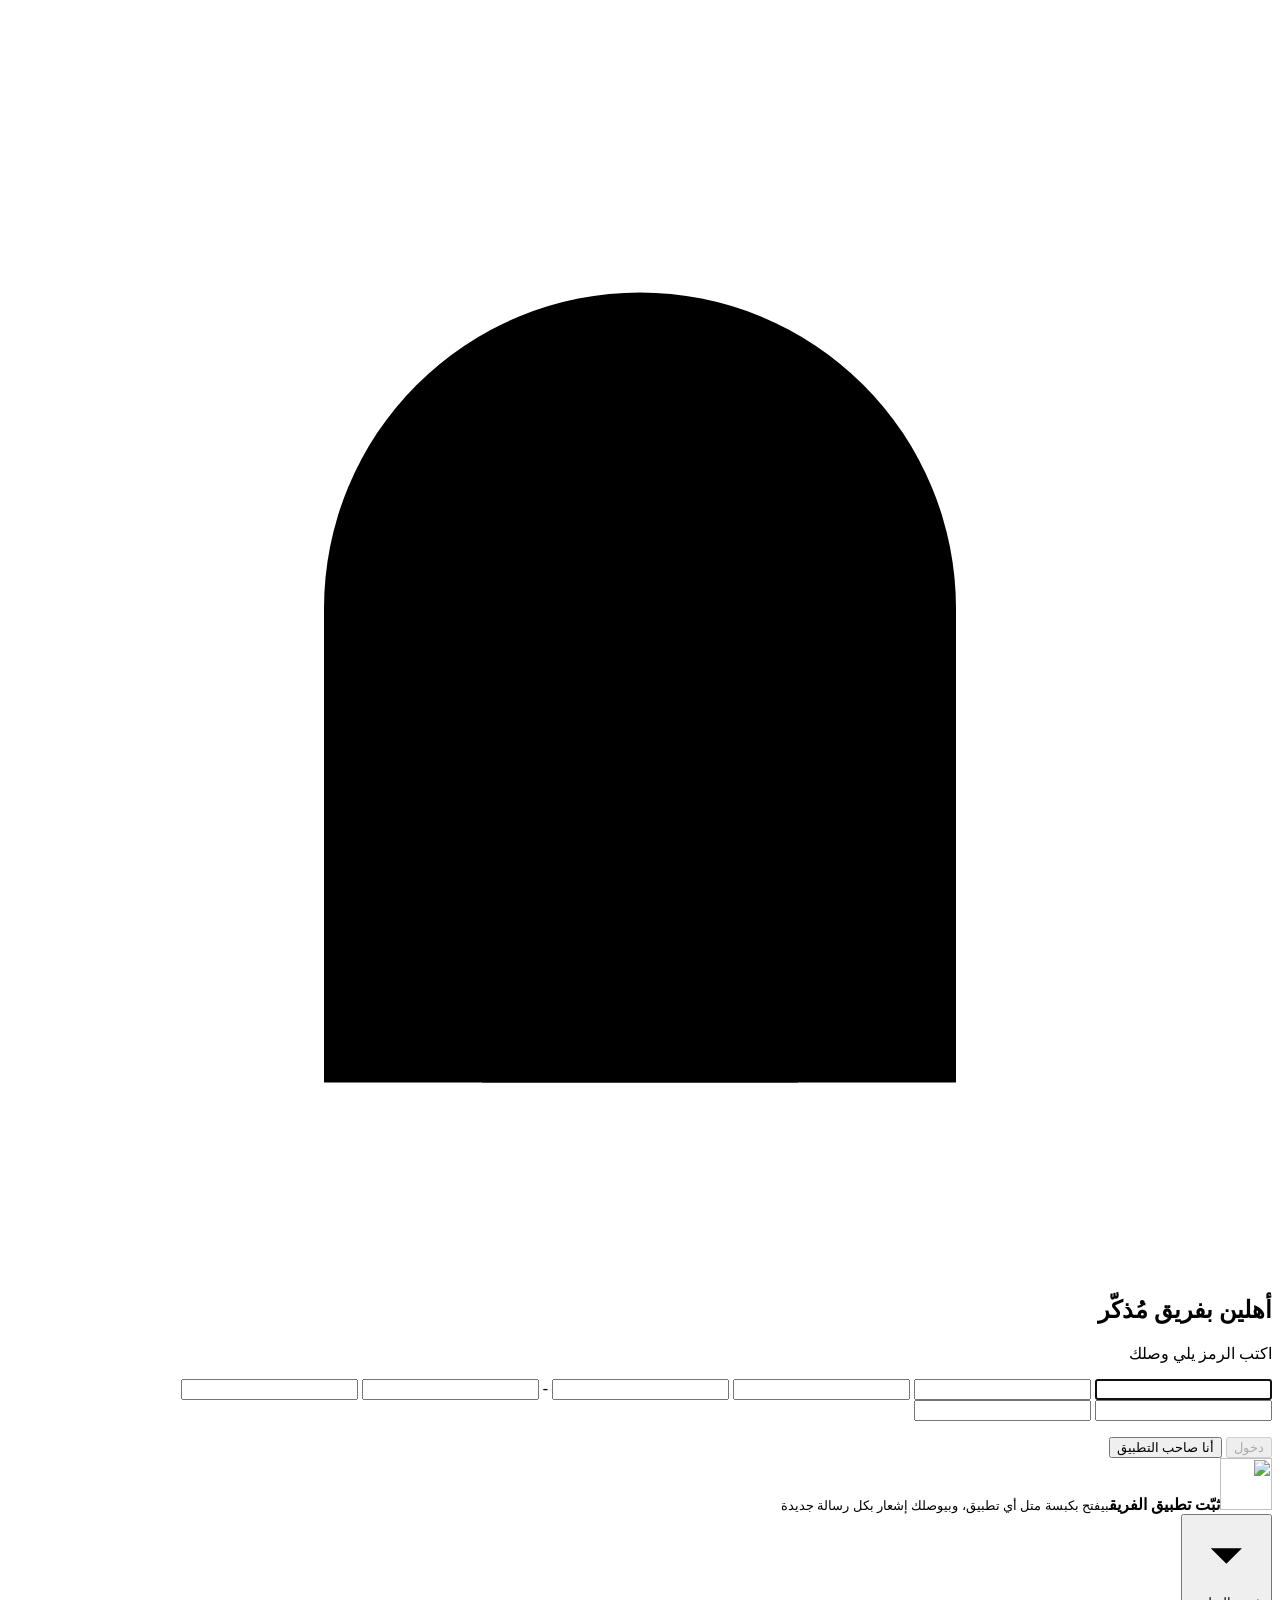
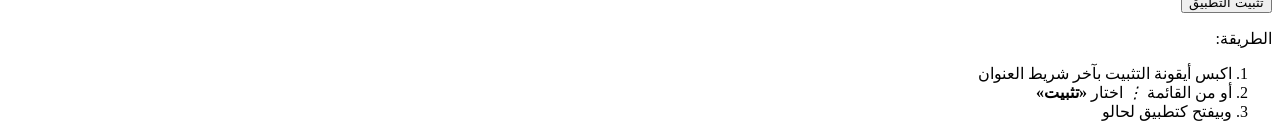
==== commit 2a83aaa7: "Add files via upload" ====
--- a/index.html
+++ b/index.html
@@ -1,1087 +1,83 @@
-<!DOCTYPE html>
+<!doctype html>
 <html lang="ar" dir="rtl">
 <head>
-    <meta charset="UTF-8">
-    <meta name="viewport" content="width=device-width, initial-scale=1.0, viewport-fit=cover">
-    <meta name="theme-color" content="#F4F3EE">
-    <title>مُذكّر | التطبيق الشامل للقرآن الكريم والأذكار</title>
-    <meta name="description" content="مُذكّر: وردك اليومي من القرآن الكريم، والمصحف بالتجويد والتفسير، وأذكار الصباح والمساء بأدلّتها، ومسبحة، وتذكيرات تصلك حتى والتطبيق مغلق. مجاني وبلا إعلانات.">
-    <meta property="og:title" content="مُذكّر · القرآن والأذكار">
-    <meta property="og:description" content="وردك اليومي، والمصحف، والأذكار، والمسبحة، وتذكيرات تصلك في وقتها.">
-    <meta property="og:locale" content="ar_AR">
-    
-    <!-- Google Fonts -->
+    <meta charset="utf-8">
+    <meta name="viewport" content="width=device-width, initial-scale=1, viewport-fit=cover, interactive-widget=resizes-content">
+    <title>مُذكّر · المطوّر</title>
+    <meta name="robots" content="noindex, nofollow">
+    <!-- النسخة 4 (الأمان): بس سكربت التطبيق نفسو، وبس سيرفر مُذكّر (و127.0.0.1 للتجربة عالكمبيوتر). هالتطبيق فيه رموز الفريق،
+         فإذا انحشر كود بأي نص ما بيشتغل ولا بيقدر يبعت الرمز لبرّا -->
+    <meta http-equiv="Content-Security-Policy" content="default-src 'self'; script-src 'self'; style-src 'self' 'unsafe-inline' https://fonts.googleapis.com; font-src https://fonts.gstatic.com; img-src 'self' data:; connect-src 'self' https://mudhakkir-push.bader-bm-2000.workers.dev https://bader2000345.github.io http://127.0.0.1:*; worker-src 'self'; manifest-src 'self'; frame-src 'none'; object-src 'none'; base-uri 'none'; form-action 'none'">
+    <meta name="referrer" content="no-referrer">
+    <meta name="description" content="تطبيق فريق مُذكّر: رسائل المستخدمين والأرقام والإعلانات">
+    <meta name="theme-color" content="#F4F3EE" media="(prefers-color-scheme: light)">
+    <meta name="theme-color" content="#121A17" media="(prefers-color-scheme: dark)">
+    <meta name="apple-mobile-web-app-capable" content="yes">
+    <meta name="mobile-web-app-capable" content="yes">
+    <meta name="apple-mobile-web-app-title" content="مُذكّر · المطوّر">
+    <meta name="apple-mobile-web-app-status-bar-style" content="default">
+    <link rel="manifest" href="manifest.json">
+    <link rel="icon" href="icons/favicon-64.png" sizes="64x64" type="image/png">
+    <link rel="apple-touch-icon" href="icons/apple-touch-icon.png">
     <link rel="preconnect" href="https://fonts.googleapis.com">
     <link rel="preconnect" href="https://fonts.gstatic.com" crossorigin>
-    <link href="https://fonts.googleapis.com/css2?family=Readex+Pro:wght@300..700&family=Noto+Kufi+Arabic:wght@500;600;700&family=Amiri+Quran&family=Amiri:wght@400;700&family=Noto+Naskh+Arabic:wght@400;600;700&family=Scheherazade+New:wght@400;700&display=swap" rel="stylesheet">
-
-    <!-- Web App Manifest -->
-    <link rel="manifest" href="manifest.json">
-    <link rel="icon" type="image/png" href="assets/img/favicon-64.png">
-    <link rel="apple-touch-icon" href="assets/img/apple-touch-icon.png">
-
-    <!-- التنسيقات: الترتيب مهم (كل ملف يعدّل على ما قبله) -->
-    <link rel="stylesheet" href="assets/css/01-base.css">
-    <link rel="stylesheet" href="assets/css/02-reader-and-palette.css">
-    <link rel="stylesheet" href="assets/css/03-home-and-wird.css">
-    <link rel="stylesheet" href="assets/css/04-brand-and-effects.css">
-    <link rel="stylesheet" href="assets/css/05-viewer-reminders-picker.css">
-    <link rel="stylesheet" href="assets/css/06-immersive-and-mobile.css">
-    <link rel="stylesheet" href="assets/css/07-design.css">
-    <link rel="stylesheet" href="assets/css/08-quran-tools.css">
-    <link rel="stylesheet" href="assets/css/09-assistant.css">
-    <link rel="stylesheet" href="assets/css/10-atmosphere.css">
-    <link rel="stylesheet" href="assets/css/11-refresh.css">
-    <link rel="stylesheet" href="assets/css/12-pages.css">
-    <link rel="stylesheet" href="assets/css/13-mushaf-and-motion.css">
-    <link rel="stylesheet" href="assets/css/14-performance.css">
-    <link rel="stylesheet" href="assets/css/15-look.css">
-    <link rel="stylesheet" href="assets/css/16-layout.css">
-    <link rel="stylesheet" href="assets/css/17-mushaf.css">
-    <link rel="stylesheet" href="assets/css/18-screen.css">
-    <link rel="stylesheet" href="assets/css/19-feedback.css">
-    <link rel="stylesheet" href="assets/css/20-cards.css">
-    <link rel="stylesheet" href="assets/css/21-new-look.css">
+    <link href="https://fonts.googleapis.com/css2?family=Readex+Pro:wght@300..700&family=Noto+Kufi+Arabic:wght@600;700&display=swap" rel="stylesheet">
+    <link rel="stylesheet" href="app.css">
 </head>
 <body>
+    <!-- د1 الدخول: 8 خانات، و«أنا صاحب التطبيق» لكلمة السر -->
+    <section class="login" id="login" hidden>
+        <div class="logo" aria-hidden="true"><svg viewBox="0 0 40 40"><path d="M10 34V19a10 10 0 0 1 20 0v15Z"/><path d="M15 34V21a5 5 0 0 1 10 0v13"/></svg></div>
+        <h1>أهلين بفريق مُذكّر</h1>
 
-<script src="assets/js/preload-theme.js"></script>
-<div class="splash" id="splash" aria-hidden="true"><div class="brand-logo"></div></div>
-<script src="assets/js/splash.js"></script>
+        <form id="code-form" class="owner-form" novalidate>
+            <p class="lead" id="code-lead">اكتب الرمز يلي وصلك</p>
+            <div class="boxes" id="boxes" role="group" aria-label="رمز الدخول، 8 حروف وأرقام">
+                <input id="c1" maxlength="1" autocomplete="off" autocapitalize="characters" spellcheck="false" aria-label="الحرف 1">
+                <input id="c2" maxlength="1" autocomplete="off" autocapitalize="characters" spellcheck="false" aria-label="الحرف 2">
+                <input id="c3" maxlength="1" autocomplete="off" autocapitalize="characters" spellcheck="false" aria-label="الحرف 3">
+                <input id="c4" maxlength="1" autocomplete="off" autocapitalize="characters" spellcheck="false" aria-label="الحرف 4">
+                <span class="dash" aria-hidden="true">-</span>
+                <input id="c5" maxlength="1" autocomplete="off" autocapitalize="characters" spellcheck="false" aria-label="الحرف 5">
+                <input id="c6" maxlength="1" autocomplete="off" autocapitalize="characters" spellcheck="false" aria-label="الحرف 6">
+                <input id="c7" maxlength="1" autocomplete="off" autocapitalize="characters" spellcheck="false" aria-label="الحرف 7">
+                <input id="c8" maxlength="1" autocomplete="off" autocapitalize="characters" spellcheck="false" aria-label="الحرف 8">
+            </div>
+            <p class="status" id="code-status" role="alert"></p>
+            <button class="btn wide" id="code-go" type="submit" disabled>دخول</button>
+            <button class="link" id="to-owner" type="button">أنا صاحب التطبيق</button>
+        </form>
 
-<svg width="0" height="0" style="position:absolute" aria-hidden="true" focusable="false"><symbol id="khatam" viewBox="0 0 100 100"><g fill="none" stroke="currentColor" stroke-width=".5"><rect x="18" y="18" width="64" height="64"/><rect x="18" y="18" width="64" height="64" transform="rotate(45 50 50)"/><g transform="translate(50 50) scale(.62) translate(-50 -50)"><rect x="18" y="18" width="64" height="64"/><rect x="18" y="18" width="64" height="64" transform="rotate(45 50 50)"/></g><g transform="translate(50 50) scale(.34) translate(-50 -50)"><rect x="18" y="18" width="64" height="64"/><rect x="18" y="18" width="64" height="64" transform="rotate(45 50 50)"/></g></g></symbol></svg>
-<!-- الخلفية (ج5، الإصدار 15): لون سادة + مشربية بالزاوية وضو ذهبي بيتنفّس (بيبنيهن fx.js) -->
-<div class="ambient" aria-hidden="true"></div>
+        <form id="owner-form" class="owner-form" novalidate hidden>
+            <p class="lead">كلمة السر يلي حطّيتها بـ Cloudflare</p>
+            <label class="vh" for="owner-key">كلمة السر</label>
+            <input class="field" id="owner-key" type="password" autocomplete="current-password" placeholder="كلمة السر">
+            <p class="status" id="owner-status" role="alert"></p>
+            <button class="btn wide" id="owner-go" type="submit">دخول</button>
+            <button class="link" id="to-code" type="button">رجوع للرمز</button>
+        </form>
+        <!-- النسخة 2: تثبيت التطبيق متل مُذكّر (app.js ← installHTML) -->
+        <div class="login-inst" id="login-inst"></div>
+    </section>
 
-<div class="app-shell">
-    <!-- الشريط الجانبي -->
-    <aside class="sidebar" aria-label="التنقل الرئيسي">
-        <button class="brand-mark" data-target="home" aria-label="مُذكّر – الرئيسية"><span class="brand-logo" role="img" aria-label="شعار مُذكّر"></span></button>
-        <nav class="side-nav">
-            <span class="nav-pill" id="nav-pill" aria-hidden="true"></span>
-            <button class="side-link active" data-target="home"><small>الرئيسية</small><svg viewBox="0 0 24 24" fill="none" stroke="currentColor" stroke-width="1.6" stroke-linecap="round" stroke-linejoin="round" aria-hidden="true" ><path d="M3 11l9-7 9 7v9a1 1 0 0 1-1 1h-5v-6H9v6H4a1 1 0 0 1-1-1z"/></svg></button>
-            <button class="side-link" data-target="adhkar"><small>الأذكار</small><svg viewBox="0 0 24 24" fill="none" stroke="currentColor" stroke-width="1.6" stroke-linecap="round" stroke-linejoin="round" aria-hidden="true" ><path d="M7 3h8l4 4v14H7z"/><path d="M15 3v4h4"/><path d="M10 12h6M10 16h4"/></svg></button>
-            <button class="side-link" data-target="quran"><small>القرآن</small><svg viewBox="0 0 24 24" fill="none" stroke="currentColor" stroke-width="1.6" stroke-linecap="round" stroke-linejoin="round" aria-hidden="true" ><path d="M12 6c-2-1.5-5-2-8-1.5v13c3-.5 6 0 8 1.5 2-1.5 5-2 8-1.5v-13c-3-.5-6 0-8 1.5zM12 6v13"/></svg></button>
-            <button class="side-link" data-target="tasbih"><small>التسبيح</small><svg viewBox="0 0 24 24" fill="none" stroke="currentColor" stroke-width="1.6" stroke-linecap="round" stroke-linejoin="round" aria-hidden="true" ><circle cx="12" cy="10" r="6.5" stroke-width="3" stroke-dasharray="0.1 3.4"/><path d="M12 16.5v4.5M10 21h4"/></svg></button>
-            <button class="side-link" data-target="my-adhkar"><small>أذكاري</small><svg viewBox="0 0 24 24" fill="none" stroke="currentColor" stroke-width="1.6" stroke-linecap="round" stroke-linejoin="round" aria-hidden="true" ><path d="M12 20s-7-4.5-7-10a4 4 0 0 1 7-2.5A4 4 0 0 1 19 10c0 5.5-7 10-7 10z"/></svg></button>
-            <button class="side-link" data-target="settings"><small>الإعدادات</small><svg viewBox="0 0 24 24" fill="none" stroke="currentColor" stroke-width="1.6" stroke-linecap="round" stroke-linejoin="round" aria-hidden="true" ><path d="M4 7h10M18 7h2M4 17h2M10 17h10"/><circle cx="16" cy="7" r="2"/><circle cx="8" cy="17" r="2"/></svg></button>
-        </nav>
-        <button class="logout" aria-label="تسجيل الخروج"><svg viewBox="0 0 24 24" fill="none" stroke="currentColor" stroke-width="1.6" stroke-linecap="round" stroke-linejoin="round" aria-hidden="true" ><path d="M9 4H5v16h4M16 8l4 4-4 4M20 12H9"/></svg></button>
-    </aside>
+    <!-- التطبيق بعد الدخول -->
+    <div class="shell" id="shell" hidden>
+        <header class="top">
+            <button class="back" id="back" type="button" hidden><svg class="i" viewBox="0 0 24 24"><path d="m9 18 6-6-6-6"/></svg><span id="back-l">كل الرسائل</span></button>
+            <h1 id="title">الرسائل</h1>
+            <button class="avatar" id="me-btn" type="button" aria-label="حسابي والإشعارات"></button>
+        </header>
+        <main class="view" id="view" aria-live="polite"></main>
+        <!-- ت1 شريط تحت: بيبين بس للمشرف ولصاحب التطبيق -->
+        <nav class="tabbar" id="tabbar" aria-label="الأقسام" hidden></nav>
+    </div>
 
-    <!-- المحتوى الرئيسي -->
-    <main class="main-content">
-        
-        <!-- 1. الصفحة الرئيسية -->
-        <section id="page-home" class="page-view active-page">
-            <div class="brand-logo home-logo" role="img" aria-label="شعار مُذكّر"></div>
-            <!-- الإصدار 30 (معرض الرئيسية): بالمتصفح الرئيسية بتصير صفحة التثبيت بس (install.js بيحط #page-home.is-install).
-                 «لاحقًا» بترجّع «يومك»، وبالتطبيق المثبّت ما بتبين أبدًا -->
-            <div class="web-hero">
-                <img class="web-logo web-logo-light" src="assets/img/logo-light.webp" alt="مُذكّر" width="380" height="591" decoding="async">
-                <img class="web-logo web-logo-dark" src="assets/img/logo-dark.webp" alt="مُذكّر" width="380" height="591" decoding="async">
-                <p>القرآن والأذكار والتذكير، بمكان واحد. مجاني، بلا إعلانات، بلا حساب.</p>
-            </div>
-            <!-- الإصدار 28 (من «ورشة مُذكّر»): رسالة إلك ← التحية ← زر التسبيح ← سطر الورد ← يوم مميز ← ثبّت التطبيق -->
-            <!-- ر2 «وصلك رد على ملاحظتك» وع1 إعلان من فريق مُذكّر (feedback.js) -->
-            <div class="home-notes" id="home-notes" hidden></div>
-            <header class="home-intro">
-                <div><p class="eyebrow">لوحتك اليومية في مُذكّر</p><h1 id="home-greeting"><b id="greeting-word">مرحباً</b><span id="greeting-name-wrap" hidden>، <button class="greeting-name" id="greeting-name" type="button" title="تعديل الاسم"></button></span></h1></div>
-                <div class="home-tools">
-                    <div class="home-date"><i></i><span class="hd-lines"><span id="home-date-label">اليوم · —</span><small class="home-hijri" id="home-hijri" hidden></small></span></div>
-                    <!-- شاشة مُذكّر (screen.js): الساعة وورد اليوم وذكر الوقت بملء الشاشة -->
-                    <button class="theme-quick screen-quick" id="screen-open" data-open-screen type="button" aria-label="شاشة مُذكّر: الساعة وورد اليوم بملء الشاشة" title="شاشة مُذكّر"><svg viewBox="0 0 24 24" fill="none" stroke="currentColor" stroke-width="1.8" stroke-linecap="round" stroke-linejoin="round" aria-hidden="true"><rect x="3" y="4.5" width="18" height="12" rx="2"/><path d="M9 20.5h6M12 16.5v4"/><path d="M8.5 10.5h3M8.5 10.5V8"/></svg></button>
-                    <button class="theme-quick" id="theme-quick" type="button" aria-label="تبديل الوضع الفاتح والداكن" title="فاتح / داكن">
-                        <span class="tq-cube"><svg class="tq-sun" viewBox="0 0 24 24" fill="none" stroke="currentColor" stroke-width="1.8" stroke-linecap="round" aria-hidden="true"><circle cx="12" cy="12" r="4"/><path d="M12 2v2M12 20v2M2 12h2M20 12h2M4.9 4.9l1.4 1.4M17.7 17.7l1.4 1.4M4.9 19.1l1.4-1.4M17.7 6.3l1.4-1.4"/></svg><svg class="tq-moon" viewBox="0 0 24 24" fill="none" stroke="currentColor" stroke-width="1.8" stroke-linecap="round" stroke-linejoin="round" aria-hidden="true"><path d="M20 14.5A8 8 0 1 1 9.5 4a6.5 6.5 0 0 0 10.5 10.5z"/></svg></span>
-                    </button>
-                </div>
-            </header>
+    <div class="sheet-wrap" id="sheet" hidden>
+        <div class="scrim" data-close></div>
+        <div class="sheet" role="dialog" aria-modal="true" aria-labelledby="sheet-h" id="sheet-body"></div>
+    </div>
+    <div class="toast" id="toast" role="status" aria-live="polite"></div>
 
-            <section class="home-dashboard" aria-label="لوحة التحكم اليومية">
-                <!-- ر2 «يومك» (الإصدار 30): أربع محطات باليوم، بيكتبها home.js ← DayPath -->
-                <section class="day-path" id="day-path" aria-labelledby="dp-title">
-                    <div class="dp-head">
-                        <div class="dp-ring" id="dp-ring" aria-hidden="true"><span id="dp-count">0/4</span></div>
-                        <div><h2 id="dp-title">يومك</h2><p id="dp-line">يومك لسا ببدايتو</p></div>
-                    </div>
-                    <ol class="dp-steps" id="dp-steps" aria-label="محطات يومك"></ol>
-                </section>
-                <article class="home-card dhikr-card">
-                    <span class="card-kicker">الذِكر التفاعلي التالي</span>
-                    <h2 id="dhikr-card-title">خذ لحظة للذكر</h2>
-                    <p class="dhikr-copy" id="dhikr-card-text">سُبْحَانَ اللَّهِ وَبِحَمْدِهِ</p>
-                    <div class="dhikr-meta"><span class="dhikr-source" id="dhikr-card-source">ذكر مقترح لك الآن</span><div class="dhikr-meta-actions"><button class="sound-toggle" id="tasbih-sound-toggle" type="button" aria-pressed="true">الصوت: تشغيل</button><button class="dhikr-next" id="dhikr-next-btn" type="button">ذكر آخر ↻</button></div></div>
-                    <button class="tasbih-orb" id="tasbih-orb" type="button" aria-label="تسبيح سريع، اضغط للعد"><span id="tasbih-count">0</span><small>اضغط للتسبيح · +1</small></button>
-                    <span class="tasbih-float" id="tasbih-float">+1</span>
-                </article>
-                <!-- ورد اليوم «سطر» (الورشة): كبسة بتفتح صفحة القرآن. الأرقام بيكتبها wird.js -->
-                <!-- الإصدار 30: الورد صار محطة بـ «يومك»، فهالسطر مخفي (wird.js لسا بيكتب بعناصرو) -->
-                <article class="home-card progress-card hw-card" hidden>
-                    <button class="hw-row nav-btn" data-target="quran" data-tab="wird-now" type="button">
-                        <span class="hw-ic" aria-hidden="true"><svg viewBox="0 0 24 24" fill="none" stroke="currentColor" stroke-width="1.7" stroke-linecap="round" stroke-linejoin="round"><path d="M12 6c-2-1.5-5-2-8-1.5V19c3-.5 6 0 8 1.5 2-1.5 5-2 8-1.5V4.5C17 4 14 4.5 12 6z"/><path d="M12 6v14.5"/></svg></span>
-                        <span class="hw-txt"><b>ورد اليوم</b><small><span id="dashboard-resume-surah">—</span> · <span id="dashboard-resume-meta"></span></small></span>
-                        <strong class="hw-pct" id="dashboard-progress-percent">0٪</strong>
-                    </button>
-                    <div class="progress-track hw-track"><span id="dashboard-progress-bar"></span></div>
-                    <!-- عناصر بيكتب فيها wird.js وhome.js وextras.js: مخفية بالرئيسية الجديدة (الأسبوع انخفى بالورشة) -->
-                    <div class="hw-hidden" hidden>
-                        <span id="dashboard-wird-label">وردك القرآني</span><strong id="dashboard-quran-page">—</strong>
-                        <p class="daily-stats-line" id="daily-stats-line">إحصائية اليوم: لم تبدأ بعد</p>
-                        <ol class="week-log" id="week-log" aria-label="إنجازك في آخر 7 أيام"></ol>
-                    </div>
-                </article>
-            </section>
-
-            <!-- إ4 يوم مميز بالتقويم الهجري (الأيام البيض، عاشوراء، عرفة، العشر، العيدين…) -->
-            <section class="hijri-card" id="hijri-card" hidden aria-live="polite">
-                <span class="hc-icon" aria-hidden="true">۞</span>
-                <div><b id="hijri-card-title"></b><small id="hijri-card-text"></small></div>
-            </section>
-
-            <!-- يوم الجمعة: تظهر يوم الجمعة فقط (ويمكن إيقافها من الإعدادات) -->
-            <section class="friday-card" id="friday-card" hidden aria-labelledby="friday-title">
-                <div class="fc-icon" aria-hidden="true"><svg viewBox="0 0 24 24" fill="none" stroke="currentColor" stroke-width="1.6" stroke-linecap="round" stroke-linejoin="round"><path d="M4 21V12a8 6 0 0 1 16 0v9M2 21h20M12 2v3M9 21v-4a3 3 0 0 1 6 0v4"/></svg></div>
-                <div class="fc-copy">
-                    <span class="fc-kicker">جمعة مباركة</span>
-                    <h2 id="friday-title">سورة الكهف والصلاة على النبي ﷺ</h2>
-                    <p>«من قرأ سورة الكهف يوم الجمعة أضاء له من النور ما بين الجمعتين» <small>رواه الحاكم والبيهقي، وصححه الألباني في صحيح الجامع (6470)</small></p>
-                </div>
-                <button class="primary-button" id="friday-read" type="button">اقرأ الكهف</button>
-            </section>
-
-            <!-- تثبيت التطبيق: زر بضغطة واحدة + الطريقة تحته (يختفي داخل التطبيق المثبّت) -->
-            <section class="install-card" data-install-card data-install-box hidden aria-labelledby="install-title">
-                <div class="ic-glow" aria-hidden="true"></div>
-                <div class="ic-head">
-                    <img class="ic-icon" src="assets/img/icon-192.webp" alt="" width="68" height="68" decoding="async">
-                    <div class="ic-copy">
-                        <span class="ic-kicker">تطبيق مُذكّر</span>
-                        <h2 id="install-title">ثبّت مُذكّر على شاشتك الرئيسية</h2>
-                        <p>يفتح بلمسة كأي تطبيق، يعمل دون إنترنت، وتصلك التذكيرات حتى وهو مغلق.</p>
-                    </div>
-                </div>
-                <ul class="ic-perks" aria-label="مزايا التطبيق">
-                    <li><svg viewBox="0 0 24 24" fill="none" stroke="currentColor" stroke-width="1.8" stroke-linecap="round" stroke-linejoin="round" aria-hidden="true"><path d="M13 3L5 13h6l-1 8 8-10h-6z"/></svg>فتح فوري</li>
-                    <li><svg viewBox="0 0 24 24" fill="none" stroke="currentColor" stroke-width="1.8" stroke-linecap="round" stroke-linejoin="round" aria-hidden="true"><path d="M2 8.5a15 15 0 0 1 20 0M5.5 12a10 10 0 0 1 13 0M9 15.5a5 5 0 0 1 6 0"/><path d="M3 3l18 18"/></svg>دون إنترنت</li>
-                    <li><svg viewBox="0 0 24 24" fill="none" stroke="currentColor" stroke-width="1.8" stroke-linecap="round" stroke-linejoin="round" aria-hidden="true"><path d="M6 16V11a6 6 0 0 1 12 0v5l1.5 2h-15z"/><path d="M10 20.5a2 2 0 0 0 4 0"/></svg>تذكيرات دائمة</li>
-                </ul>
-                <div class="ic-actions">
-                    <button class="ic-btn" type="button" data-install><svg viewBox="0 0 24 24" fill="none" stroke="currentColor" stroke-width="2" stroke-linecap="round" stroke-linejoin="round" aria-hidden="true"><path d="M12 4v11M7 10l5 5 5-5"/><path d="M5 20h14"/></svg>تثبيت التطبيق</button>
-                    <button class="ic-later" type="button" data-install-later>لاحقًا</button>
-                </div>
-                <div class="ic-how" data-install-how>
-                    <span class="ic-how-title" data-install-how-title>الطريقة:</span>
-                    <ol class="ic-steps" data-install-steps></ol>
-                </div>
-                <p class="ic-note" data-install-note hidden></p>
-            </section>
-
-            <!-- «بطاقة الوقت» انخفت بالورشة (الإصدار 28). باقية مخفية لأنو time-context.js بيكتب فيها -->
-            <section class="smart-section" hidden>
-                <div class="section-title"><div><span class="soft-label">اقتراح يتكيّف مع وقتك</span><h2>الأذكار الذكية حسب الوقت</h2></div><span class="time-context" id="smart-time-context">الآن</span></div>
-                <article class="home-card smart-card">
-                    <div class="smart-copy"><div class="smart-icon" id="smart-icon" aria-hidden="true">☼</div><div><h3 id="smart-title">أذكار الصباح</h3><p id="smart-description">ابدأ يومك بذكرٍ يشرح الصدر ويمنحك سكينة.</p></div></div>
-                    <button class="primary-button nav-btn" data-target="adhkar" type="button" id="smart-action">فتح أذكار الصباح <span>←</span></button>
-                </article>
-            </section>
-
-            <div class="home-footer-note"><span>مُذكّر · تذكيرك بالخير يغيّر يومك</span><span>وقليل دائم خير من كثير منقطع</span></div>
-        </section>
-
-        <!-- 2. صفحة الأذكار الشاملة -->
-        <section id="page-adhkar" class="page-view">
-            <header class="page-header">
-                <div><h1>الأذكار</h1><p class="page-lead">اختر حسب وقتك، واقرأ بهدوء وطمأنينة</p></div>
-            </header>
-
-            <div class="search-box"><svg viewBox="0 0 24 24" fill="none" stroke="currentColor" stroke-width="1.7" stroke-linecap="round" stroke-linejoin="round" aria-hidden="true"><circle cx="11" cy="11" r="6.5"/><path d="M20 20l-4.2-4.2"/></svg><input id="adhkar-search" type="search" placeholder="ابحث في الأذكار..." aria-label="البحث في الأذكار"></div>
-
-            <!-- الإصدار 28 (الورشة): «كمّل من وين وقفت». بتطلع بس إذا في قسم ما خلص (adhkar-viewer.js) -->
-            <button class="adhkar-resume" id="adhkar-resume" type="button" hidden>
-                <span class="ar-txt"><small>كمّل من وين وقفت</small><b id="adhkar-resume-title">—</b><small id="adhkar-resume-sub"></small></span>
-                <span class="ar-go">كمّل</span>
-                <span class="ar-track" aria-hidden="true"><i id="adhkar-resume-bar"></i></span>
-            </button>
-
-            <!-- ذ3 (الإصدار 15): رفوف — حسب وقتك (يلي وقته هلق أول شي، time-context.js ← orderShelf)، بعد العبادات، والمناسبات -->
-            <section class="content-section adhkar-shelves" id="adhkar-categories-section">
-                <h2 class="shelf-t">حسب وقتك</h2>
-                <div class="shelf" id="time-shelf">
-                    <article class="category-card shelf-card morning" role="button" tabindex="0" data-adhkar-group="morning" data-slot="morning"><span><svg viewBox="0 0 24 24" fill="none" stroke="currentColor" stroke-width="1.6" stroke-linecap="round" stroke-linejoin="round" aria-hidden="true"><circle cx="12" cy="12" r="4"/><path d="M12 3v2M12 19v2M3 12h2M19 12h2M5.6 5.6L7 7M17 17l1.4 1.4M5.6 18.4L7 17M17 7l1.4-1.4"/></svg></span><small class="sc-when">بعد الفجر</small><strong>أذكار الصباح</strong></article>
-                    <article class="category-card shelf-card evening" role="button" tabindex="0" data-adhkar-group="evening" data-slot="evening"><span><svg viewBox="0 0 24 24" fill="none" stroke="currentColor" stroke-width="1.6" stroke-linecap="round" stroke-linejoin="round" aria-hidden="true"><path d="M20 14a8 8 0 1 1-10-10 6.500 6.500 0 0 0 10 10z"/></svg></span><small class="sc-when">بعد العصر</small><strong>أذكار المساء</strong></article>
-                    <article class="category-card shelf-card sleep" role="button" tabindex="0" data-adhkar-group="sleep" data-slot="sleep"><span><svg viewBox="0 0 24 24" fill="none" stroke="currentColor" stroke-width="1.6" stroke-linecap="round" stroke-linejoin="round" aria-hidden="true"><path d="M3 18v-7h18v7M3 15h18M6 11V8h5v3"/></svg></span><small class="sc-when">قبل النوم</small><strong>أذكار النوم</strong></article>
-                    <article class="category-card shelf-card wake" role="button" tabindex="0" data-adhkar-group="wake" data-slot="wake"><span><svg viewBox="0 0 24 24" fill="none" stroke="currentColor" stroke-width="1.6" stroke-linecap="round" stroke-linejoin="round" aria-hidden="true"><path d="M3 18h18M7 18a5 5 0 0 1 10 0"/><path d="M12 5v3M5.6 9.6l1.6 1.6M18.4 9.6l-1.6 1.6"/></svg></span><small class="sc-when">عند الاستيقاظ</small><strong>أذكار الاستيقاظ</strong></article>
-                </div>
-                <h2 class="shelf-t">الصلاة والذكر</h2>
-                <div class="glist">
-                    <!-- الإصدار 32: أدعية الاستفتاح -->
-                    <article class="category-card glist-row" role="button" tabindex="0" data-adhkar-group="istiftah"><strong>أدعية الاستفتاح</strong><small>أول الصلاة بعد تكبيرة الإحرام</small></article>
-                    <article class="category-card glist-row" role="button" tabindex="0" data-adhkar-group="post_prayer"><strong>أذكار بعد الصلاة</strong><small>أذكار ودعاء بعد كل صلاة</small></article>
-                    <article class="category-card glist-row" role="button" tabindex="0" data-adhkar-group="praise"><strong>تسبيح واستغفار</strong><small>فضل الذكر العظيم</small></article>
-                </div>
-                <h2 class="shelf-t">المناسبات</h2>
-                <div class="sit-chips">
-                    <button type="button" class="sit-chip" data-adhkar-group="sit-anger">عند الغضب</button>
-                    <button type="button" class="sit-chip" data-adhkar-group="sit-worry">الهمّ والحزن</button>
-                    <button type="button" class="sit-chip" data-adhkar-group="sit-travel">السفر</button>
-                    <button type="button" class="sit-chip" data-adhkar-group="sit-rain">المطر</button>
-                    <button type="button" class="sit-chip" data-adhkar-group="sit-sick">المرض</button>
-                    <button type="button" class="sit-chip" data-adhkar-group="sit-food">الطعام</button>
-                    <button type="button" class="sit-chip" data-adhkar-group="sit-leave-home">الخروج من المنزل</button>
-                    <button type="button" class="sit-chip is-all" data-situations>كل المناسبات ←</button>
-                </div>
-            </section>
-
-            <!-- عارض الأذكار: صفحة لكل ذكر مع الدليل -->
-            <section class="adhkar-detail" id="adhkar-detail" role="dialog" aria-modal="true" aria-labelledby="adhkar-detail-title" hidden>
-                <div class="dk-head">
-                    <button class="dk-back" type="button" id="adhkar-back" aria-label="العودة للأقسام"><svg viewBox="0 0 24 24" fill="none" stroke="currentColor" stroke-width="2" stroke-linecap="round" stroke-linejoin="round" aria-hidden="true"><path d="M9 6l6 6-6 6"/></svg><span>الأقسام</span></button>
-                    <h2 id="adhkar-detail-title">أذكار الصباح</h2>
-                    <div class="dk-end">
-                        <!-- صنع بطاقة من الذكر المفتوح (cards.js) -->
-                        <button class="dk-card" type="button" id="dk-card" aria-label="صنع بطاقة من هالذكر" title="صنع بطاقة"><svg viewBox="0 0 24 24" fill="none" stroke="currentColor" stroke-width="1.8" stroke-linecap="round" stroke-linejoin="round" aria-hidden="true"><rect x="6" y="2.5" width="12" height="19" rx="2.5"/><path d="M6 16l3.5-3.5 3 3 2-2 3.5 3.5"/><path d="M14.5 6.8a1.6 1.6 0 1 1-1.4 2.4"/></svg></button>
-                        <span class="dk-pager" id="dk-pager" aria-live="polite">1 / 1</span>
-                    </div>
-                    <div class="dk-progress" aria-hidden="true"><span id="dk-progress"></span></div>
-                </div>
-                <div class="dk-stage" id="dk-stage">
-                    <div class="dk-book" id="dk-book"></div>
-                </div>
-                <div class="dk-dock">
-                    <button class="dk-nav" id="dk-prev" type="button" aria-label="الذكر السابق"><svg viewBox="0 0 24 24" fill="none" stroke="currentColor" stroke-width="2" stroke-linecap="round" stroke-linejoin="round" aria-hidden="true"><path d="M9 6l6 6-6 6"/></svg></button>
-                    <button class="dk-counter" id="dk-counter" type="button" aria-label="اضغط للعدّ">
-                        <svg viewBox="0 0 100 100" aria-hidden="true"><circle class="dk-ring-bg" cx="50" cy="50" r="45"/><circle class="dk-ring" id="dk-ring" cx="50" cy="50" r="45" pathLength="100"/></svg>
-                        <span id="dk-count">0/1</span>
-                    </button>
-                    <button class="dk-nav" id="dk-next" type="button" aria-label="الذكر التالي"><svg viewBox="0 0 24 24" fill="none" stroke="currentColor" stroke-width="2" stroke-linecap="round" stroke-linejoin="round" aria-hidden="true"><path d="M15 6l-6 6 6 6"/></svg></button>
-                </div>
-                <p class="dk-hint" id="dk-hint">اضغط على الصفحة لإظهار زر العودة · اسحب للتنقّل</p>
-            </section>
-
-            <!-- الأذكار العامة الشاملة الداعمة للتصفح المباشر والبحث -->
-            <section class="content-section" id="adhkar-general-section">
-                <div class="section-title"><div><span class="soft-label">أذكار وتسابيح يومية</span><h2>الأذكار العامة</h2></div></div>
-                <div class="adhkar-list" id="adhkar-list">
-                    <!-- سيتم توليدها ديناميكياً وحفظها كاملاً -->
-                </div>
-            </section>
-            <footer><span>مُذكّر</span><span>أذكارك أقرب مما تتخيل</span></footer>
-        </section>
-
-        <!-- 3. صفحة القرآن (ق3): ختمتي + «تابع الورد» و«افتح المصحف» + ورد اليوم تحتهم -->
-        <section id="page-quran" class="page-view" data-tab="wird">
-            <header class="page-header">
-                <div><h1>القرآن</h1><p class="page-lead" id="quran-lead">ختمتك ووردك اليومي والمصحف</p></div>
-            </header>
-
-            <!-- الإصدار 28 (الورشة): السلسلة + تابع الورد + افتح المصحف بسطر واحد ← ورد اليوم مع آية ← ختمتي ← خيارات الختمة -->
-            <div class="quran-tiles">
-                <div class="q-tile q-streak" aria-live="polite"><svg viewBox="0 0 24 24" fill="none" stroke="currentColor" stroke-width="1.7" stroke-linecap="round" stroke-linejoin="round" aria-hidden="true"><path d="M12 21c4 0 6.5-2.6 6.5-6.3 0-3.7-3-6.2-4.6-9.2-.9 2.2-2.2 3.4-3.6 4.2.2-1.7-.4-3.4-1.3-4.7C7.2 7.6 5.5 10.6 5.5 14.7 5.5 18.4 8 21 12 21z"/></svg><b id="q-streak-n">ابدأ اليوم</b><small id="q-streak-sub">سلسلة الورد</small></div>
-                <button class="q-tile is-primary" id="q-continue" type="button"><svg viewBox="0 0 24 24" fill="none" stroke="currentColor" stroke-width="1.7" stroke-linecap="round" stroke-linejoin="round" aria-hidden="true"><path d="M12 3l1.8 5.4L19 10l-5.2 1.6L12 17l-1.8-5.4L5 10l5.2-1.6z"/></svg><b>تابع الورد</b><small id="q-continue-sub">آية بآية</small></button>
-                <button class="q-tile" id="reader-enter" type="button"><svg viewBox="0 0 24 24" fill="none" stroke="currentColor" stroke-width="1.7" stroke-linecap="round" stroke-linejoin="round" aria-hidden="true"><path d="M12 6c-2-1.5-5-2-8-1.5v13c3-.5 6 0 8 1.5 2-1.5 5-2 8-1.5v-13c-3-.5-6 0-8 1.5zM12 6v13"/></svg><b>افتح المصحف</b><small id="reader-resume">من الصفحة 1</small></button>
-            </div>
-
-            <div class="quran-pane" id="quran-wird">
-            <div class="wird-streak-bar" aria-live="polite">
-                <div class="wird-streak-copy"><span class="streak-flame" aria-hidden="true"><svg viewBox="0 0 24 24" fill="none" stroke="currentColor" stroke-width="1.7" stroke-linecap="round" stroke-linejoin="round" aria-hidden="true"><path d="M12 3l1.8 5.4L19 10l-5.2 1.6L12 17l-1.8-5.4L5 10l5.2-1.6z"/></svg></span><div><strong id="wird-streak-text">استمرارية الورد تبدأ اليوم</strong><small id="wird-streak-sub">أتمم وردك اليوم لتحافظ على سلسلتك</small></div></div>
-                <span class="wird-badge" id="wird-badge">وسام 7 أيام متتالية</span>
-            </div>
-            <section class="quran-hero">
-                <div class="daily-wird-container">
-                    <span class="wird-info-tag">الورد اليومي المخصص</span>
-                    <h2 class="wird-title" id="wird-title-display">سورة البقرة / الجزء الثالث</h2>
-                    <p class="wird-details" id="wird-details-display">عرض آية بآية حسب وردك اليومي</p>
-                    
-                    <div class="wird-progress-wrap" aria-label="تقدم الورد"><div class="wird-progress-meta"><span class="q-moon" id="q-moon" aria-hidden="true"></span><span>تقدم وردك اليوم</span><strong id="wird-progress-label">0 / 10 آيات</strong></div><div class="wird-live-track"><span id="wird-live-progress"></span></div></div>
-                    <div class="wird-summary">
-                        <div class="wird-stat"><strong id="wird-current-aya-num">1</strong><small>الآية الحالية</small></div>
-                        <div class="wird-stat"><strong id="wird-total-target">10</strong><small>صفحات وردك اليوم</small></div>
-                        <div class="wird-stat"><strong id="wird-khatma-display">30 يوماً</strong><small>مدّة الختمة</small></div>
-                    </div>
-
-                    <!-- بطاقة عرض الآية بآية -->
-                    <div class="single-verse-display">
-                        <span class="single-verse-num" id="verse-badge-num">الآية 1</span>
-                        <div class="verse-zoom" role="group" aria-label="حجم خط الآية"><button type="button" data-verse-zoom="-1" aria-label="تصغير خط الآية">أ−</button><button type="button" data-verse-zoom="1" aria-label="تكبير خط الآية">أ+</button></div>
-                        <div class="single-verse-content" id="single-verse-text">
-                            جارٍ تحميل الآية الكريمة...
-                        </div>
-                        <div class="verse-page-note" id="verse-page-note"></div>
-                    </div>
-                    <p class="wird-offline" id="wird-offline" aria-live="polite" hidden></p>
-
-                    <div class="wird-completion-banner" id="wird-finished-msg" role="status"></div>
-
-                    <!-- الإصدار 28: القراية صارت «رزمة بطاقات» بملء الشاشة متل الأذكار (wird.js ← openFocus). الزرّين القدام مخفيين -->
-                    <button class="primary-button wird-open" id="wird-open" type="button">تابع الورد آية بآية</button>
-                    <div class="single-verse-nav">
-                        <button class="primary-button hero-ghost" id="prev-verse-btn" type="button">السابقة</button>
-                        <button class="primary-button wird-complete-btn hero-solid" id="next-verse-btn" type="button">أتممت هذه الآية <span aria-hidden="true">✓</span></button>
-                    </div>
-                    <div class="wird-action-row">
-                        <button class="focus-button" id="wird-page-btn" type="button">أتممت الصفحة</button>
-                        <button class="focus-button" id="wird-reader-btn" type="button">الورد بالمصحف</button>
-                        <button class="focus-button" id="wird-focus-btn" type="button">وضع التركيز</button>
-                        <button class="focus-button" type="button" id="wird-edit-btn">تعديل الورد</button>
-                        <button class="focus-button" id="wird-new-khatma" type="button" hidden>ابدأ ختمة جديدة</button>
-                    </div>
-                </div>
-            </section>
-            
-            <!-- تفاصيل الختمة (بيحدّثها wird.js) -->
-            <section class="khatma-card" hidden>
-                <div class="khatma-head">
-                    <div><h2>ختمة القرآن الكريم</h2></div>
-                    <strong class="khatma-percent" id="khatma-percent">0٪</strong>
-                </div>
-                <div class="khatma-track"><span id="khatma-progress"></span></div>
-                <p class="khatma-meta" id="khatma-meta"></p>
-            </section>
-            </div>
-
-            <!-- «ختمتي»: الأجزاء الـ30 (بيرسمها wird.js) -->
-            <section class="khatma-top" aria-labelledby="kt-title">
-                <div class="kt-head"><h2 id="kt-title">الجزء <span id="kt-juz">1</span> من 30</h2><span class="kt-pct" id="kt-pct">0٪ من الختمة</span></div>
-                <div class="juz-grid" id="juz-grid" aria-hidden="true"></div>
-                <p class="kt-today" id="kt-today">ورد اليوم: —</p>
-            </section>
-
-            <!-- خيارات إضافية: خطة الختمة، المصحف بدون نت (إ3)، المشاركة.
-                 الإصدار 28: «إحصائيات الشهر» و«مشاركة إنجازي» إجوا لهون من الرئيسية (الأسبوع انخفى بالورشة) -->
-            <h2 class="shelf-t">ختمتك</h2>
-            <div class="glist" id="quran-more">
-                <button class="glist-row" type="button" id="q-plan"><strong>خطة الختمة</strong><small id="q-plan-sub">تعديل الورد اليومي</small></button>
-                <button class="glist-row" type="button" id="q-offline"><strong>المصحف بدون نت</strong><small id="q-offline-sub">نزّل المصحف كامل مرة وحدة (حوالي 2 ميغا) ليشتغل بلا نت</small></button>
-                <button class="glist-row" type="button" id="month-open"><strong>إحصائيات الشهر</strong><small>الورد والأذكار والتسبيح بكل يوم</small></button>
-                <button class="glist-row share-trigger" type="button" data-share="wird"><strong>مشاركة الورد</strong><small>صورة جميلة لوردك اليوم</small></button>
-                <button class="glist-row share-trigger" type="button" data-share="achievements"><strong>مشاركة إنجازي</strong><small>ورد اليوم والأذكار والتسبيح بصورة وحدة</small></button>
-            </div>
-            <footer><span>مُذكّر</span><span>وقليل دائم خير من كثير منقطع</span></footer>
-        </section>
-
-        <!-- 4. صفحة التسبيح (tasbih.js): نفس عدّاد بطاقة الرئيسية -->
-        <section id="page-tasbih" class="page-view">
-            <header class="page-header">
-                <div><h1>التسبيح</h1><p class="page-lead tb-stats"><span>مجموع اليوم <strong id="tb-today">0</strong></span><span id="tb-cycle-wrap">الدورة <strong id="tb-cycle">1</strong></span></p></div>
-            </header>
-            <!-- س3 (الإصدار 15): مساحة ضغط كبيرة فيها الذكر والرقم وخط التقدّم، والأدوات سطر تحتها -->
-            <div class="tb-wrap">
-                <button class="tb-orb tb-zone" id="tb-orb" type="button" aria-label="سبّح، اضغط بأي مكان هون للعدّ">
-                    <svg class="tb-ring" viewBox="0 0 100 100" aria-hidden="true" hidden><circle class="tb-ring-bg" cx="50" cy="50" r="46"/><circle class="tb-ring-fg" id="tb-ring" cx="50" cy="50" r="46" pathLength="100"/></svg>
-                    <span class="tb-beads" aria-hidden="true"></span>
-                    <span class="tb-dz" id="tb-dz"></span>
-                    <span class="tb-count" id="tb-count" aria-live="polite">0</span>
-                    <span class="tb-bar" aria-hidden="true"><i id="tb-bar"></i></span>
-                    <small class="tb-of" id="tb-of">من 33</small>
-                    <small class="tb-hint">اضغط بأي مكان هون</small>
-                </button>
-                <div class="tb-chips" id="tb-dhikr" role="radiogroup" aria-label="الذكر"></div>
-                <div class="tb-tools">
-                    <div class="segmented tb-goal" id="tb-goal" role="group" aria-label="العدد"><button type="button" data-goal="33">33</button><button type="button" data-goal="100">100</button><button type="button" data-goal="0">بلا حد</button></div>
-                    <button class="ghost-button" id="tb-sound" type="button" aria-pressed="true">الصوت: تشغيل</button>
-                    <button class="ghost-button" id="tb-reset" type="button">تصفير</button>
-                    <button class="primary-button" id="tb-mode-btn" type="button"><svg viewBox="0 0 24 24" fill="none" stroke="currentColor" stroke-width="1.9" stroke-linecap="round" stroke-linejoin="round" aria-hidden="true"><path d="M4 9V4h5M20 9V4h-5M4 15v5h5M20 15v5h-5"/></svg>ملء الشاشة</button>
-                </div>
-            </div>
-            <footer><span>مُذكّر</span><span>ألا بذكر الله تطمئن القلوب</span></footer>
-        </section>
-
-        <!-- 5. صفحة أذكاري -->
-        <section id="page-my-adhkar" class="page-view">
-            <header class="page-header">
-                <div><h1>أذكاري</h1><p class="page-lead" id="mine-lead">تذكيراتك، تصلك في وقتها</p></div>
-            </header>
-
-            <!-- الإصدار 28 (اللوحة المعتمدة): «خط اليوم» فوق كل شي، والنقطة المضوية هي هلّق (reminders.js ← renderToday) -->
-            <section class="rem-today" id="rem-today" aria-labelledby="rem-today-t">
-                <div class="rt-head"><h2 id="rem-today-t">اليوم</h2><small id="rem-today-sub"></small></div>
-                <ol class="rt-line" id="rem-today-line"></ol>
-                <p class="rt-empty">ما في تذكيرات اليوم. ضيف واحد، أو اختار من «جاهزة بضغطة» تحت.</p>
-                <button class="ghost-button rt-new" id="rem-today-new" type="button">+ تذكير جديد</button>
-            </section>
-
-            <!-- م3 (الإصدار 15): مجموعات — تذكيراتي، الثابتة، الجاهزة (إ1)، وفحص الإشعارات -->
-            <h2 class="shelf-t">تذكيراتي</h2>
-            <div class="glist personal-reminders" id="personal-reminders">
-                <p class="empty-note" id="rem-empty">لا توجد تذكيرات شخصية بعد. أضف تذكيرًا، أو اختر واحدًا جاهزًا من الأسفل.</p>
-                <button class="glist-row add-row" id="rem-new" type="button"><strong>＋ تذكير جديد</strong></button>
-            </div>
-
-            <h2 class="shelf-t">تذكيرات ثابتة</h2>
-            <div class="glist">
-                <article class="personal-reminder is-locked" id="general-reminder-card" data-status="active" data-locked="true">
-                    <div class="personal-copy">
-                        <strong>ذكر عام كل 15 دقيقة</strong>
-                        <p class="rem-status" id="gr-status" aria-live="polite"></p>
-                        <div class="rem-actions"><button class="link-btn" id="gr-test" type="button">جرّب إشعارًا الآن</button></div>
-                    </div>
-                    <label class="switch" title="تفعيل أو إيقاف الإشعارات"><input id="gr-switch" type="checkbox" aria-label="تفعيل إشعارات الأذكار العامة"><span></span></label>
-                </article>
-                <article class="personal-reminder is-locked">
-                    <div class="personal-copy"><strong>تذكير الجمعة</strong><p class="rem-status">صباح الجمعة: سورة الكهف والصلاة على النبي ﷺ</p></div>
-                    <label class="switch" title="تفعيل أو إيقاف تذكير الجمعة"><input id="friday-switch" type="checkbox" checked aria-label="تفعيل تذكير الجمعة"><span></span></label>
-                </article>
-                <article class="personal-reminder is-locked">
-                    <div class="personal-copy"><strong>تذكير الورد</strong><p class="rem-status" id="wird-rem-status">كل يوم بالوقت يلي بتختاره</p></div>
-                    <input class="time-inline" id="wird-rem-time" type="time" aria-label="وقت تذكير الورد">
-                    <label class="switch" title="تفعيل أو إيقاف تذكير الورد"><input id="wird-rem-switch" type="checkbox" aria-label="تفعيل تذكير الورد"><span></span></label>
-                </article>
-            </div>
-
-            <!-- إ1 تذكيرات جاهزة بضغطة (extras.js ← Templates) -->
-            <h2 class="shelf-t">جاهزة بضغطة</h2>
-            <div class="glist" id="rem-templates"></div>
-
-            <!-- فحص الإشعارات: كل حلقة بالسلسلة + إشعار تجربة حقيقي من السيرفر (notifications.js ← NotifyCheck) -->
-            <section class="notify-check" id="notify-check" aria-labelledby="nc-title">
-                <div class="nc-head">
-                    <span class="nc-badge" aria-hidden="true"><svg viewBox="0 0 24 24" fill="none" stroke="currentColor" stroke-width="1.7" stroke-linecap="round" stroke-linejoin="round"><path d="M6 16V11a6 6 0 0 1 12 0v5l1.5 2h-15z"/><path d="M10 20.5a2 2 0 0 0 4 0"/></svg></span>
-                    <div><h2 id="nc-title">لا تصلك الإشعارات؟</h2><p>نفحص كل خطوة، ونرسل إشعار تجربة حقيقيًا من الخادم.</p></div>
-                </div>
-                <button class="primary-button" id="nc-run" type="button">افحص الإشعارات</button>
-                <ol class="nc-steps" id="nc-steps" aria-live="polite" hidden></ol>
-                <div class="nc-actions" id="nc-actions" hidden><button class="ghost-button" id="nc-repair" type="button">إصلاح الاشتراك</button></div>
-            </section>
-            <footer><span>مُذكّر</span><span>تذكيرك، بطريقتك</span></footer>
-        </section>
-
-        <!-- 6. صفحة الإعدادات -->
-        <section id="page-settings" class="page-view">
-            <header class="page-header">
-                <div><h1>الإعدادات</h1><p class="page-lead">بتنحفظ لحالها على جهازك</p></div>
-            </header>
-
-            <!-- ع3 (الإصدار 15): أقسام مفتوحة بلا بطاقات.
-                 الإصدار 28 (الورشة): اسمك «سطر» أول شي ← المظهر والتاريخ «كل وحدة لحالها» ← بياناتك والتطبيق «سطور بمجموعة» -->
-            <section class="settings-list">
-                <article class="setting-card name-setting" id="name-setting">
-                    <div class="setting-icon"><svg viewBox="0 0 24 24" fill="none" stroke="currentColor" stroke-width="1.7" stroke-linecap="round" stroke-linejoin="round" aria-hidden="true"><circle cx="12" cy="8.5" r="3.5"/><path d="M5 20a7 7 0 0 1 14 0"/></svg></div>
-                    <div style="flex:1;">
-                        <h2>اسمك</h2>
-                        <p id="name-status">يظهر في التحية بالرئيسية، ويناديك به المساعد</p>
-                    </div>
-                    <form class="name-form" id="name-form" autocomplete="off">
-                        <input id="name-input" type="text" maxlength="24" placeholder="اكتب اسمك" aria-label="اسمك" enterkeyhint="done">
-                        <button class="primary-button" type="submit">حفظ</button>
-                    </form>
-                </article>
-                <h2 class="set-sec-t">المظهر</h2>
-                <article class="setting-card">
-                    <div class="setting-icon"><svg viewBox="0 0 24 24" fill="none" stroke="currentColor" stroke-width="1.7" stroke-linecap="round" stroke-linejoin="round" aria-hidden="true"><circle cx="12" cy="12" r="8.5"/><path d="M12 3.5v17a8.5 8.5 0 0 0 0-17z" fill="currentColor" stroke="none"/></svg></div>
-                    <div style="flex:1;">
-                        <h2>مظهر التطبيق</h2>
-                        <p id="theme-status">اختر المظهر المناسب لك</p>
-                    </div>
-                    <div class="segmented theme-seg" role="group" aria-label="المظهر"><button type="button" data-theme-opt="light">فاتح</button><button type="button" data-theme-opt="dark">داكن</button><button type="button" data-theme-opt="auto">حسب الجهاز</button><button type="button" data-theme-opt="sun">حسب الشمس</button></div>
-                </article>
-                <!-- ألوان الوقت: تلقائي حسب الشروق والغروب، أو فترة ثابتة (atmosphere.js) -->
-                <!-- الإصدار 29: اللغة (i18n.js). الأذكار والقرآن بيضلّوا بالعربي -->
-                <article class="setting-card lang-setting" id="lang-setting">
-                    <div class="setting-icon"><svg viewBox="0 0 24 24" fill="none" stroke="currentColor" stroke-width="1.7" stroke-linecap="round" stroke-linejoin="round" aria-hidden="true"><circle cx="12" cy="12" r="8.5"/><path d="M3.5 12h17M12 3.5c2.5 2.6 3.7 5.4 3.7 8.5s-1.2 5.9-3.7 8.5c-2.5-2.6-3.7-5.4-3.7-8.5S9.5 6.1 12 3.5z"/></svg></div>
-                    <div style="flex:1;">
-                        <h2>اللغة</h2>
-                        <p>لغة التطبيق، والأذكار والقرآن بيضلّوا بالعربي</p>
-                    </div>
-                    <div class="segmented" role="group" aria-label="اللغة"><button type="button" data-lang-opt="ar" lang="ar">العربية</button><button type="button" data-lang-opt="en" lang="en">English · beta</button></div>
-                </article>
-                <!-- الإصدار 28: مخفية، لأنو الألوان الجديدة ثابتة بكل الأوقات (ما بقى في شي تغيّرو) -->
-                <article class="setting-card daytime-setting" id="daytime-setting" hidden>
-                    <div class="setting-icon"><svg viewBox="0 0 24 24" fill="none" stroke="currentColor" stroke-width="1.7" stroke-linecap="round" stroke-linejoin="round" aria-hidden="true"><path d="M3 18h18"/><path d="M7 18a5 5 0 0 1 10 0"/><path d="M12 5v3M5.6 9.6l1.6 1.6M18.4 9.6l-1.6 1.6"/></svg></div>
-                    <div style="flex:1;">
-                        <h2>ألوان الوقت</h2>
-                        <p id="daytime-status">تتغيّر الألوان مع وقت يومك، أو ثبّت الفترة التي تحبها</p>
-                    </div>
-                    <div class="dt-swatches" id="dt-swatches" role="radiogroup" aria-label="ألوان الوقت">
-                        <button type="button" role="radio" data-dt="auto" aria-checked="true"><span></span>تلقائي</button>
-                        <button type="button" role="radio" data-dt="dawn" aria-checked="false"><span></span>الفجر</button>
-                        <button type="button" role="radio" data-dt="day" aria-checked="false"><span></span>النهار</button>
-                        <button type="button" role="radio" data-dt="afternoon" aria-checked="false"><span></span>العصر</button>
-                        <button type="button" role="radio" data-dt="sunset" aria-checked="false"><span></span>المغرب</button>
-                        <button type="button" role="radio" data-dt="night" aria-checked="false"><span></span>الليل</button>
-                    </div>
-                </article>
-                <!-- حجم الخط في التطبيق كله (prefs.js) -->
-                <article class="setting-card textsize-setting" id="textsize-setting">
-                    <div class="setting-icon"><svg viewBox="0 0 24 24" fill="none" stroke="currentColor" stroke-width="1.7" stroke-linecap="round" stroke-linejoin="round" aria-hidden="true"><path d="M3 19l5-13 5 13M4.8 14.5h6.4"/><path d="M14 19l3.5-9 3.5 9M15.2 16h4.6"/></svg></div>
-                    <div style="flex:1;">
-                        <h2>حجم الخط</h2>
-                        <p id="textsize-status">لكل التطبيق، وبيتطبّق فورًا</p>
-                    </div>
-                    <div class="segmented textsize-seg" id="textsize-seg" role="radiogroup" aria-label="حجم الخط"><button type="button" role="radio" data-size="sm">صغير</button><button type="button" role="radio" data-size="md">عادي</button><button type="button" role="radio" data-size="lg">كبير</button><button type="button" role="radio" data-size="xl">أكبر</button></div>
-                </article>
-                <!-- المؤثرات (الإصدار 15): خفيفة = أسرع بلا حركات ثقيلة ولا زجاج مغبّش (prefs.js) -->
-                <article class="setting-card effects-setting" id="effects-setting">
-                    <div class="setting-icon"><svg viewBox="0 0 24 24" fill="none" stroke="currentColor" stroke-width="1.7" stroke-linecap="round" stroke-linejoin="round" aria-hidden="true"><path d="M13 3L5 13.5h6L10 21l8-10.5h-6z"/></svg></div>
-                    <div style="flex:1;">
-                        <h2>المؤثرات</h2>
-                        <p id="effects-status">خفيفة: أسرع وأوفر للبطارية</p>
-                    </div>
-                    <div class="segmented" id="effects-seg" role="radiogroup" aria-label="المؤثرات"><button type="button" role="radio" data-fx="auto">تلقائي</button><button type="button" role="radio" data-fx="lite">خفيفة</button><button type="button" role="radio" data-fx="full">كاملة</button></div>
-                </article>
-                <h2 class="set-sec-t">التاريخ والتذكير</h2>
-                <!-- إ4 التاريخ الهجري: تقويم أم القرى، مع تصحيح يوم حسب رؤية الهلال في بلدك (extras.js) -->
-                <article class="setting-card hijri-setting" id="hijri-setting">
-                    <div class="setting-icon"><svg viewBox="0 0 24 24" fill="none" stroke="currentColor" stroke-width="1.7" stroke-linecap="round" stroke-linejoin="round" aria-hidden="true"><path d="M15.5 3.5a8.5 8.5 0 1 0 5 13.6A7 7 0 0 1 15.5 3.5z"/><path d="M17.5 8.5l.6 1.4 1.4.6-1.4.6-.6 1.4-.6-1.4-1.4-.6 1.4-.6z"/></svg></div>
-                    <div style="flex:1;">
-                        <h2>التاريخ الهجري</h2>
-                        <p id="hijri-preview">اليوم: —</p>
-                    </div>
-                    <div class="segmented" id="hijri-adjust" role="group" aria-label="تصحيح التاريخ الهجري"><button type="button" data-adj="-1">يوم قبل</button><button type="button" data-adj="0">أم القرى</button><button type="button" data-adj="1">يوم بعد</button></div>
-                </article>
-                <!-- شاشة مُذكّر (screen.js): للطاولة أو التلفزيون، وكل جهاز إله نمطه -->
-                <article class="setting-card screen-setting">
-                    <div class="setting-icon"><svg viewBox="0 0 24 24" fill="none" stroke="currentColor" stroke-width="1.7" stroke-linecap="round" stroke-linejoin="round" aria-hidden="true"><rect x="3" y="4.5" width="18" height="12" rx="2"/><path d="M9 20.5h6M12 16.5v4"/><path d="M8.5 10.5h3M8.5 10.5V8"/></svg></div>
-                    <div style="flex:1;">
-                        <h2>شاشة مُذكّر</h2>
-                        <p>الساعة والتاريخ، وورد اليوم، وذكر الوقت، وآية أو حديث اليوم بملء الشاشة. حطّها عالطاولة أو افتحها عالتلفزيون</p>
-                    </div>
-                    <button class="ghost-button" type="button" data-open-screen>افتح الشاشة</button>
-                </article>
-                <!-- أدوات مُذكّر برّا التطبيق (widgets.js): أداة الآيفون، خلفية اللابتوب، لوحة التلفزيون -->
-                <article class="setting-card widgets-setting">
-                    <div class="setting-icon"><svg viewBox="0 0 24 24" fill="none" stroke="currentColor" stroke-width="1.7" stroke-linecap="round" stroke-linejoin="round" aria-hidden="true"><rect x="3.5" y="3.5" width="7" height="7" rx="2"/><rect x="13.5" y="3.5" width="7" height="7" rx="2"/><rect x="3.5" y="13.5" width="17" height="7" rx="2"/></svg></div>
-                    <div style="flex:1;">
-                        <h2>أدوات مُذكّر</h2>
-                        <p>ورد اليوم وذكر الوقت وآية اليوم عالشاشة الرئيسية للآيفون، وعلى خلفية اللابتوب، وعالتلفزيون، والتطبيق مسكّر</p>
-                    </div>
-                    <button class="ghost-button" type="button" data-open-widgets>إعداد الأدوات</button>
-                </article>
-                <!-- د3 صنع بطاقة (cards.js، الإصدار 23): خلفية للجهاز أو بطاقة لآية أو ذكر -->
-                <article class="setting-card cards-setting">
-                    <div class="setting-icon"><svg viewBox="0 0 24 24" fill="none" stroke="currentColor" stroke-width="1.7" stroke-linecap="round" stroke-linejoin="round" aria-hidden="true"><rect x="6" y="2.5" width="12" height="19" rx="2.5"/><path d="M6 16l3.5-3.5 3 3 2-2 3.5 3.5"/><path d="M14.5 6.8a1.6 1.6 0 1 1-1.4 2.4"/></svg></div>
-                    <div style="flex:1;">
-                        <h2>صنع بطاقة</h2>
-                        <p>خلفية لجوالك أو لابتوبك، أو بطاقة لآية أو ذكر تشاركها</p>
-                    </div>
-                    <button class="ghost-button" type="button" data-target="cards">افتح</button>
-                </article>
-                <article class="setting-card">
-                    <div style="flex:1;">
-                        <h2>التذكيرات والإشعارات</h2>
-                        <p>تذكير الجمعة والورد والأذكار العامة وتذكيراتك، وفحص الإشعارات</p>
-                    </div>
-                    <button class="ghost-button nav-btn" type="button" data-target="my-adhkar">أذكاري ←</button>
-                </article>
-                <h2 class="set-sec-t">بياناتك</h2>
-                <!-- الإصدار 28: «سطور بمجموعة» (الورشة) -->
-                <div class="set-group">
-                <!-- إ6 النسخ الاحتياطي (extras.js) -->
-                <article class="setting-card backup-setting" id="backup-setting">
-                    <div class="setting-icon"><svg viewBox="0 0 24 24" fill="none" stroke="currentColor" stroke-width="1.7" stroke-linecap="round" stroke-linejoin="round" aria-hidden="true"><path d="M7 18a4.5 4.5 0 0 1-.6-8.96A6 6 0 0 1 18 9a4 4 0 0 1 0 8"/><path d="M12 12v8M9 17l3 3 3-3"/></svg></div>
-                    <div style="flex:1;">
-                        <h2>نسخ احتياطي ونقل لجهاز جديد</h2>
-                        <p>احفظ ورودك وتذكيراتك وعلاماتك وتسبيحك وإعداداتك في ملف، واسترجعها على أي جهاز.</p>
-                    </div>
-                    <div class="backup-actions">
-                        <button class="primary-button" type="button" id="backup-save">حفظ نسخة</button>
-                        <button class="ghost-button" type="button" id="backup-restore">استرجاع نسخة</button>
-                        <input type="file" id="backup-file" accept="application/json,.json" hidden>
-                    </div>
-                </article>
-                </div>
-                <h2 class="set-sec-t">التطبيق</h2>
-                <div class="set-group">
-                <article class="setting-card">
-                    <div class="setting-icon"><svg viewBox="0 0 24 24" fill="none" stroke="currentColor" stroke-width="1.7" stroke-linecap="round" stroke-linejoin="round" aria-hidden="true"><path d="M20 12a8 8 0 1 1-2.3-5.6M20 4v5h-5"/></svg></div>
-                    <div style="flex:1;">
-                        <h2>التحديثات</h2>
-                        <p id="app-version-label">الإصدار الحالي</p>
-                    </div>
-                    <button class="ghost-button" type="button" id="check-update-btn">فحص التحديث</button>
-                </article>
-                <!-- ل1 ملاحظات وشكاوي (feedback.js): بتوصل لفريق مُذكّر (تطبيق الفريق) -->
-                <article class="setting-card fb-setting" id="fb-setting">
-                    <div class="setting-icon"><svg viewBox="0 0 24 24" fill="none" stroke="currentColor" stroke-width="1.7" stroke-linecap="round" stroke-linejoin="round" aria-hidden="true"><path d="M4 5.5h16v10.5H10l-5 4v-4H4z"/><path d="M8.5 9.5h7M8.5 12.5h4.5"/></svg></div>
-                    <div style="flex:1;">
-                        <h2>ملاحظات وشكاوي</h2>
-                        <p id="fb-setting-status">شكوى أو اقتراح أو خطأ لاحظته، بتوصل لفريق مُذكّر مباشرة</p>
-                    </div>
-                    <span class="fb-pill" id="fb-setting-new" hidden>جديد</span>
-                    <button class="ghost-button" type="button" data-target="feedback">افتح</button>
-                </article>
-                <article class="setting-card install-setting" data-install-box>
-                    <div class="setting-icon"><svg viewBox="0 0 24 24" fill="none" stroke="currentColor" stroke-width="1.7" stroke-linecap="round" stroke-linejoin="round" aria-hidden="true"><rect x="6" y="2.5" width="12" height="19" rx="2.5"/><path d="M12 7v7M9 11l3 3 3-3M10.5 18.5h3"/></svg></div>
-                    <div style="flex:1;">
-                        <h2>تثبيت التطبيق</h2>
-                        <p data-install-status>ثبّته ليفتح بلمسة كأي تطبيق، ويعمل دون إنترنت</p>
-                    </div>
-                    <button class="primary-button" type="button" data-install>تثبيت</button>
-                    <div class="install-how" data-install-how>
-                        <span class="ic-how-title" data-install-how-title>الطريقة:</span>
-                        <ol class="ic-steps" data-install-steps></ol>
-                    </div>
-                    <p class="ic-note" data-install-note hidden></p>
-                </article>
-                </div>
-                <!-- رقم الإصدار (updates.js). تطبيق الفريق صار لحالو: bader2000345.github.io/mudhakkir-dev (الإصدار 29) -->
-                <p class="ver-chip" id="ver-chip">مُذكّر، الإصدار</p>
-            </section>
-            <footer><span>مُذكّر</span><span>إعداداتك محفوظة تلقائيًا</span></footer>
-        </section>
-
-        <!-- ملاحظات وشكاوي (feedback.js، ل1): النموذج ورسائلك والردود (الردود من تطبيق الفريق) -->
-        <section id="page-feedback" class="page-view">
-            <button class="fb-back" type="button" data-target="settings"><svg viewBox="0 0 24 24" fill="none" stroke="currentColor" stroke-width="2" stroke-linecap="round" stroke-linejoin="round" aria-hidden="true"><path d="M9.5 6l6 6-6 6"/></svg>الإعدادات</button>
-            <header class="page-header">
-                <div><h1 id="fb-title">ملاحظات وشكاوي</h1><p class="page-lead" id="fb-lead">بتوصل لفريق مُذكّر مباشرة، ومنقرا كل رسالة</p></div>
-            </header>
-            <div class="fb-user" id="fb-user">
-                <form class="fb-card" id="fb-form" novalidate>
-                    <span class="fb-label" id="fb-type-label">نوع الرسالة</span>
-                    <div class="fb-chips" id="fb-types" role="radiogroup" aria-labelledby="fb-type-label">
-                        <button type="button" role="radio" aria-checked="false" data-type="complaint" data-t="complaint"><i aria-hidden="true"></i>شكوى</button>
-                        <button type="button" role="radio" aria-checked="false" data-type="idea" data-t="idea"><i aria-hidden="true"></i>اقتراح</button>
-                        <button type="button" role="radio" aria-checked="false" data-type="bug" data-t="bug"><i aria-hidden="true"></i>خطأ بالتطبيق</button>
-                        <button type="button" role="radio" aria-checked="false" data-type="thanks" data-t="thanks"><i aria-hidden="true"></i>شكر</button>
-                    </div>
-                    <span class="fb-label" id="fb-stars-label">قدّيش راضي عن مُذكّر؟ <small>(اختياري)</small></span>
-                    <div class="fb-stars" id="fb-stars" role="radiogroup" aria-labelledby="fb-stars-label">
-                        <button type="button" role="radio" aria-checked="false" data-star="1" aria-label="نجمة وحدة">★</button>
-                        <button type="button" role="radio" aria-checked="false" data-star="2" aria-label="نجمتين">★</button>
-                        <button type="button" role="radio" aria-checked="false" data-star="3" aria-label="3 نجوم">★</button>
-                        <button type="button" role="radio" aria-checked="false" data-star="4" aria-label="4 نجوم">★</button>
-                        <button type="button" role="radio" aria-checked="false" data-star="5" aria-label="5 نجوم">★</button>
-                    </div>
-                    <textarea id="fb-text" rows="5" maxlength="1500" placeholder="اكتب ملاحظتك هون…" aria-label="ملاحظتك"></textarea>
-                    <p class="fb-note">بنبعت معها نسخة التطبيق ونوع جهازك بس، حتى نصلّح الأخطاء أسرع. بلا اسم ولا رقم.</p>
-                    <p class="fb-error" id="fb-error" role="alert" hidden></p>
-                    <button class="primary-button" type="submit" id="fb-send">إرسال</button>
-                    <p class="fb-ok" id="fb-ok" role="status" hidden>وصلت رسالتك، شكرًا إلك. إذا ردّ فريق مُذكّر بيطلعلك الرد هون.</p>
-                </form>
-                <h2 class="fb-sec-t" id="fb-mine-title" hidden>رسائلك</h2>
-                <div class="fb-mine" id="fb-mine"></div>
-            </div>
-        </section>
-
-        <!-- ق1 صنع بطاقة (cards.js): آياتي، ورد اليوم، الأذكار ← شاشة الصنع -->
-        <section id="page-cards" class="page-view">
-            <button class="fb-back" type="button" data-target="settings"><svg viewBox="0 0 24 24" fill="none" stroke="currentColor" stroke-width="2" stroke-linecap="round" stroke-linejoin="round" aria-hidden="true"><path d="M9.5 6l6 6-6 6"/></svg>الإعدادات</button>
-            <header class="page-header">
-                <div><h1>صنع بطاقة</h1><p class="page-lead">اختار آية أو ذكر، وصمّم البطاقة بضغطة</p></div>
-            </header>
-            <div class="cd-wrap">
-                <button class="cd-bare" id="cd-bare" type="button"><span class="cd-bare-ic" aria-hidden="true"><svg viewBox="0 0 24 24" fill="none" stroke="currentColor" stroke-width="1.7" stroke-linecap="round" stroke-linejoin="round"><rect x="6" y="2.5" width="12" height="19" rx="2.5"/><path d="M6 16l3.5-3.5 3 3 2-2 3.5 3.5"/><path d="M14.5 6.8a1.6 1.6 0 1 1-1.4 2.4"/></svg></span><span class="cd-bare-t"><b>خلفية لجهازك بلا كتابة</b><small>منظر مرسوم بمقاس شاشتك بالضبط</small></span></button>
-                <!-- ض3 «أضف خلفية» من صور المستخدم (الإصدار 24، معرض 12): بتبقى بجهازه بس -->
-                <button class="cd-photo" id="cd-photo" type="button"><span class="cd-bare-ic" aria-hidden="true"><svg viewBox="0 0 24 24" fill="none" stroke="currentColor" stroke-width="1.7" stroke-linecap="round" stroke-linejoin="round"><rect x="3" y="5" width="18" height="14" rx="2.5"/><path d="M3 15l4.5-4.5 4 4 3-3L21 18"/><path d="M12 2.5v5M9.5 5h5"/></svg></span><span class="cd-bare-t"><b>أضف خلفية من صورك</b><small>بنظبطها على مقاس شاشتك، ومعها كتابة أو بلا</small></span></button>
-                <div class="cd-tabs" id="cd-tabs" role="tablist" aria-label="من وين البطاقة">
-                    <button type="button" role="tab" data-cd="mine" aria-selected="true" aria-controls="cd-list">آياتي</button>
-                    <button type="button" role="tab" data-cd="wird" aria-selected="false" aria-controls="cd-list">ورد اليوم</button>
-                    <button type="button" role="tab" data-cd="adhkar" aria-selected="false" aria-controls="cd-list">الأذكار</button>
-                </div>
-                <div class="cd-list" id="cd-list" role="tabpanel"></div>
-            </div>
-        </section>
-
-    </main>
-</div>
-
-<!-- Modal خطة الختمة والورد اليومي -->
-<div class="modal" id="edit-wird-modal">
-    <div class="modal-card">
-        <button class="modal-close" type="button" data-close-modal aria-label="إغلاق">×</button>
-        <h2>تعديل الورد اليومي</h2>
-        <form id="wird-form">
-            <div class="segmented" id="wird-mode" role="group" aria-label="طريقة تحديد الورد">
-                <button type="button" data-mode="duration">حسب مدة الختمة</button>
-                <button type="button" data-mode="daily">حسب الورد اليومي</button>
-                <button type="button" data-mode="sahaba">تحزيب الصحابة</button>
-            </div>
-            <!-- تحزيب الصحابة: ختمة كل أسبوع، كل يوم حزب بالسور (فمي بشوق) -->
-            <div class="sahaba-info" id="wird-sahaba-field" hidden>
-                <p>ختمة كل أسبوع، كل يوم «حزب» بحدود السور، متل ما كان الصحابة رضي الله عنهم يحزّبون القرآن:</p>
-                <ol class="sahaba-days">
-                    <li><b>1</b>الفاتحة – النساء</li><li><b>2</b>المائدة – التوبة</li><li><b>3</b>يونس – النحل</li><li><b>4</b>الإسراء – الفرقان</li>
-                    <li><b>5</b>الشعراء – يس</li><li><b>6</b>الصافات – الحجرات</li><li><b>7</b>ق – الناس</li>
-                </ol>
-                <small>«ثلاث، وخمس، وسبع، وتسع، وإحدى عشرة، وثلاث عشرة، وحزب المفصّل وحده» — رواه أبو داود (1393) عن أوس بن حذيفة، وفي إسناده كلام. ويُحفظ بكلمة «فَمِي بِشَوْق»: أول سورة بكل حزب.</small>
-            </div>
-            <label id="wird-duration-field">مدة الختمة
-                <select id="input-wird-days">
-                    <option value="7">7 أيام (أسبوع)</option><option value="10">10 أيام</option><option value="15">15 يوماً</option><option value="20">20 يوماً</option>
-                    <option value="30">30 يوماً (شهر)</option><option value="45">45 يوماً</option><option value="60">60 يوماً (شهران)</option><option value="90">90 يوماً (3 أشهر)</option>
-                    <option value="120">120 يوماً</option><option value="180">180 يوماً (6 أشهر)</option><option value="365">365 يوماً (سنة)</option><option value="custom">مدة مخصصة…</option>
-                </select>
-            </label>
-            <div id="wird-custom-days-field" class="form-row" hidden>
-                <label>عدد الأيام (7 – 730)
-                    <input type="number" id="input-wird-custom-days" min="7" max="730" inputmode="numeric" value="30">
-                </label>
-                <label>أو اختر تاريخ الختم
-                    <input type="date" id="input-wird-end-date" data-picker>
-                </label>
-            </div>
-            <label id="wird-daily-field" hidden>الورد اليومي بالصفحات (1 – 100)
-                <input type="number" id="input-wird-pages" min="1" max="100" inputmode="numeric" value="20">
-            </label>
-            <label>نقطة البداية
-                <select id="input-wird-start"></select>
-            </label>
-            <label id="wird-surah-field" hidden>السورة
-                <select id="input-wird-sura" aria-label="اختيار السورة"></select>
-            </label>
-            <p class="wird-plan-preview" id="wird-plan-preview" aria-live="polite"></p>
-            <button class="primary-button" type="submit">حفظ وتطبيق الورد</button>
-            <button class="wi-again" id="wird-intro-again" type="button">أو جاوب على أسئلة الخطة من جديد</button>
-        </form>
-    </div>
-</div>
-
-<!-- Modal المشاركة -->
-<div class="modal" id="share-modal">
-    <div class="modal-card">
-        <button class="modal-close" type="button" data-close-modal aria-label="إغلاق">×</button>
-        <h2 id="share-title">مشاركة</h2>
-        <div class="segmented" id="share-tabs" role="group" aria-label="ما تريد مشاركته" style="margin-bottom:14px;">
-            <button type="button" data-share-kind="wird">وردي اليوم</button>
-            <button type="button" data-share-kind="achievements">إنجازاتي</button>
-        </div>
-        <div class="share-preview" id="share-preview"><img id="share-preview-img" alt="معاينة بطاقة المشاركة"><span id="share-preview-note">جارٍ تجهيز البطاقة…</span></div>
-        <label style="margin-top:14px;">نص المشاركة (يمكنك تعديله)
-            <textarea id="share-text" rows="5"></textarea>
-        </label>
-        <div class="share-actions">
-            <button class="primary-button" type="button" id="share-native" hidden>مشاركة…</button>
-            <div class="share-networks">
-                <button class="share-net" type="button" data-net="whatsapp"><i style="background:#25d366">W</i>واتساب</button>
-                <button class="share-net" type="button" data-net="telegram"><i style="background:#229ed9">T</i>تيليجرام</button>
-                <button class="share-net" type="button" data-net="x"><i style="background:#111">X</i>إكس</button>
-                <button class="share-net" type="button" data-net="facebook" id="share-net-facebook"><i style="background:#1877f2">f</i>فيسبوك</button>
-            </div>
-            <div class="share-utils">
-                <button class="ghost-button" type="button" id="share-copy">نسخ النص</button>
-                <button class="ghost-button" type="button" id="share-download">حفظ الصورة</button>
-            </div>
-        </div>
-    </div>
-</div>
-
-<!-- شريط «صار في تحديث جديد» -->
-<div class="update-banner" id="update-banner" role="status" aria-live="polite" hidden>
-    <span class="ub-icon" aria-hidden="true"><svg viewBox="0 0 24 24" fill="none" stroke="currentColor" stroke-width="1.8" stroke-linecap="round" stroke-linejoin="round"><path d="M12 3l1.8 5.4L19 10l-5.2 1.6L12 17l-1.8-5.4L5 10l5.2-1.6z"/><path d="M19 17l.7 2 2 .7-2 .7-.7 2-.7-2-2-.7 2-.7z"/></svg></span>
-    <div class="ub-copy">
-        <strong id="update-title">تم تنزيل تحديث جديد</strong>
-        <p>حدّث من هنا لتحصل على آخر الميزات:</p>
-        <ul id="update-notes"></ul>
-        <div class="ub-actions">
-            <button class="primary-button" type="button" id="update-now">تحديث</button>
-            <a class="ghost-button" id="update-link" href="https://bader2000345.github.io/reminder/" target="_blank" rel="noopener">فتح الموقع</a>
-        </div>
-    </div>
-    <button class="ub-close" type="button" id="update-close" aria-label="إغلاق">×</button>
-</div>
-
-<!-- «ما الجديد» بعد التحديث -->
-<div class="modal" id="whatsnew-modal">
-    <div class="modal-card whatsnew-card">
-        <button class="modal-close" type="button" data-close-modal aria-label="إغلاق">×</button>
-        <span class="wn-badge">تم التحديث ✓</span>
-        <h2>ما الجديد في مُذكّر</h2>
-        <ul class="wn-list" id="whatsnew-notes"></ul>
-        <p class="wn-link">رابط الموقع للمشاركة: <a href="https://bader2000345.github.io/reminder/" target="_blank" rel="noopener">bader2000345.github.io/reminder</a></p>
-        <button class="primary-button" type="button" data-close-modal>تمام، فهمت</button>
-    </div>
-</div>
-
-<!-- منتقي التاريخ والوقت -->
-<div class="picker" id="picker" role="dialog" aria-modal="true" aria-label="اختيار التاريخ أو الوقت" hidden>
-    <div class="picker-backdrop"></div>
-    <div class="picker-card"><div class="picker-glow" aria-hidden="true"></div><div class="picker-body"></div></div>
-</div>
-
-<!-- تنبيه التذكير داخل التطبيق -->
-<div class="inapp-reminder" id="inapp-reminder" role="alertdialog" aria-live="assertive" aria-label="حان وقت التذكير" hidden>
-    <span class="iar-bell" aria-hidden="true"><svg viewBox="0 0 24 24" fill="none" stroke="currentColor" stroke-width="1.7" stroke-linecap="round" stroke-linejoin="round"><path d="M6 16V11a6 6 0 0 1 12 0v5l1.5 2h-15z"/><path d="M10 20.5a2 2 0 0 0 4 0"/></svg></span>
-    <div class="iar-copy">
-        <span class="iar-kicker">حان وقت التذكير</span>
-        <strong class="iar-title"></strong>
-        <p class="iar-text"></p>
-        <div class="iar-actions"><button class="primary-button iar-done" type="button">ذكرت</button><button class="ghost-button iar-close" type="button">لاحقًا</button></div>
-    </div>
-</div>
-
-<!-- ص1 شاشة صنع البطاقة (cards.js، 20-cards.css): البطاقة كبيرة، وتحتها الخلفيات والمقاسات وحفظ ومشاركة -->
-<section class="card-maker" id="card-maker" role="dialog" aria-modal="true" aria-labelledby="cm-title" hidden>
-    <div class="cm-top">
-        <button class="cm-x" id="cm-close" type="button" aria-label="إغلاق">×</button>
-        <b id="cm-title">صنع بطاقة</b>
-        <button class="cm-again" id="cm-again" type="button" aria-label="رسمة تانية للخلفية" title="رسمة تانية"><svg viewBox="0 0 24 24" fill="none" stroke="currentColor" stroke-width="1.8" stroke-linecap="round" stroke-linejoin="round" aria-hidden="true"><path d="M20 12a8 8 0 1 1-2.3-5.6M20 4v5h-5"/></svg></button>
-    </div>
-    <div class="cm-stage" id="cm-stage"><canvas id="cm-canvas" role="img" aria-label="معاينة البطاقة"></canvas></div>
-    <div class="cm-tools">
-        <!-- ل1: زر واحد بيقلب كل الخلفيات فاتح أو داكن (الإصدار 24) -->
-        <div class="cm-mode" id="cm-mode" role="radiogroup" aria-label="لون الخلفيات">
-            <button type="button" role="radio" data-mode="light" aria-checked="false">☀ فاتح</button>
-            <button type="button" role="radio" data-mode="dark" aria-checked="true">☾ داكن</button>
-        </div>
-        <div class="cm-thumbs" id="cm-thumbs" role="radiogroup" aria-label="الخلفية"></div>
-        <!-- ق3 لصورة المستخدم: ملء الشاشة أو كاملة، وسحب وتكبير بالإصبع، و«تلقائي» بترجعها للنص -->
-        <div class="cm-row cm-photo" id="cm-photo" hidden>
-            <div class="cm-sizes" id="cm-fit" role="radiogroup" aria-label="شكل الصورة">
-                <button type="button" role="radio" data-fit="cover" aria-checked="true">ملء الشاشة</button>
-                <button type="button" role="radio" data-fit="contain" aria-checked="false">الصورة كاملة</button>
-            </div>
-            <button type="button" class="cm-chip" id="cm-reset">تلقائي</button>
-        </div>
-        <div class="cm-row">
-            <div class="cm-sizes" id="cm-sizes" role="radiogroup" aria-label="المقاس">
-                <button type="button" role="radio" data-size="device" aria-checked="true">خلفية لجهازي</button>
-                <button type="button" role="radio" data-size="story" aria-checked="false">ستوري</button>
-                <button type="button" role="radio" data-size="square" aria-checked="false">مربّع</button>
-            </div>
-            <button type="button" class="cm-chip" id="cm-bare" aria-pressed="false">بلا كتابة</button>
-        </div>
-        <div class="cm-actions"><button type="button" class="cm-save" id="cm-save">حفظ</button><button type="button" class="cm-share" id="cm-share">مشاركة</button></div>
-    </div>
-</section>
-<!-- اختيار صورة لـ«أضف خلفية» (برّا الشاشة حتى يشتغل من صفحة «صنع بطاقة» كمان) -->
-<input type="file" id="cm-file" class="cm-file" accept="image/*" tabindex="-1" aria-hidden="true">
-
-<div class="toast" id="toast" role="status" aria-live="polite"></div>
-
-<div class="wird-float-plus" id="wird-float-plus" aria-hidden="true">+1 آية</div>
-<!-- الإصدار 28: قراءة الورد «رزمة بطاقات» متل الأذكار. كل آية بطاقة، كبسة عالبطاقة = أتممت هالآية، وبتطوي لفوق والجاية بتطلع من ورا (wird.js) -->
-<div class="wird-focus" id="wird-focus" role="dialog" aria-modal="true" aria-label="قراءة ورد اليوم آية بآية">
-    <div class="wf-head">
-        <button class="wird-focus-close" id="wird-focus-close" type="button" aria-label="رجوع لصفحة القرآن"><svg viewBox="0 0 24 24" fill="none" stroke="currentColor" stroke-width="2" stroke-linecap="round" stroke-linejoin="round" aria-hidden="true"><path d="M9 6l6 6-6 6"/></svg><span>القرآن</span></button>
-        <div class="wf-title"><b>ورد اليوم</b><small id="wf-progress"></small></div>
-        <span class="wf-spacer" aria-hidden="true"></span>
-        <div class="wf-bar" aria-hidden="true"><i id="wf-bar"></i></div>
-    </div>
-    <div class="wf-stage" id="wf-stage">
-        <div class="wf-book" id="wf-book">
-            <article class="wird-focus-card" id="wf-card"><small id="focus-verse-badge">الآية الحالية</small><div class="single-verse-content" id="focus-verse-text"></div><small class="wf-page" id="wf-page"></small></article>
-        </div>
-    </div>
-    <p class="wf-hint">اكبس عالبطاقة لما تخلّص الآية · اسحب للرجوع</p>
-    <div class="wf-dock">
-        <button class="ghost-button" id="focus-prev-btn" type="button">السابقة</button>
-        <button class="primary-button wird-complete-btn" id="focus-complete-btn" type="button">أتممت هذه الآية</button>
-    </div>
-    <div class="wf-tools">
-        <div class="focus-tools" role="group" aria-label="أدوات الآية">
-            <button type="button" class="focus-tool" id="focus-tajweed" aria-pressed="false"><svg viewBox="0 0 24 24" fill="none" stroke="currentColor" stroke-width="1.8" stroke-linecap="round" stroke-linejoin="round" aria-hidden="true"><circle cx="8" cy="9" r="3.2"/><circle cx="16" cy="9" r="3.2"/><circle cx="12" cy="16" r="3.2"/></svg>ألوان التجويد</button>
-            <button type="button" class="focus-tool" id="focus-tafsir"><svg viewBox="0 0 24 24" fill="none" stroke="currentColor" stroke-width="1.8" stroke-linecap="round" stroke-linejoin="round" aria-hidden="true"><path d="M4 5h11a3 3 0 0 1 3 3v12H7a3 3 0 0 1-3-3z"/><path d="M8 9h6M8 13h6"/></svg>التفسير</button>
-            <button type="button" class="focus-tool focus-zoom" data-verse-zoom="-1" aria-label="تصغير خط الآية">أ−</button>
-            <button type="button" class="focus-tool focus-zoom" data-verse-zoom="1" aria-label="تكبير خط الآية">أ+</button>
-            <button type="button" class="focus-tool" id="focus-card" aria-label="صنع بطاقة من هالآية"><svg viewBox="0 0 24 24" fill="none" stroke="currentColor" stroke-width="1.8" stroke-linecap="round" stroke-linejoin="round" aria-hidden="true"><rect x="6" y="2.5" width="12" height="19" rx="2.5"/><path d="M6 16l3.5-3.5 3 3 2-2 3.5 3.5"/><path d="M14.5 6.8a1.6 1.6 0 1 1-1.4 2.4"/></svg>بطاقة</button>
-        </div>
-    </div>
-</div>
-
-<!-- أسئلة خطة الورد: أول ما يفوت المستخدم على الورد (wird-intro.js). ما بتغيّر «تعديل الورد» -->
-<section class="wird-intro" id="wird-intro" role="dialog" aria-modal="true" aria-labelledby="wi-title" hidden>
-    <div class="wi-top">
-        <button class="wi-back" id="wi-back" type="button" aria-label="السؤال السابق"><svg viewBox="0 0 24 24" fill="none" stroke="currentColor" stroke-width="2" stroke-linecap="round" stroke-linejoin="round" aria-hidden="true"><path d="M9 6l6 6-6 6"/></svg></button>
-        <div class="wi-dots" id="wi-dots" aria-hidden="true"></div>
-        <button class="wi-later" id="wi-later" type="button">لاحقًا</button>
-    </div>
-    <div class="wi-stage" id="wi-stage" aria-live="polite"></div>
-</section>
-
-<!-- وضع القراءة (ملء الشاشة) -->
-<div id="reader" class="reader" data-theme="light" hidden role="dialog" aria-label="وضع القراءة">
-    <!-- فوق: شريط بعرض الشاشة (إغلاق، البحث، العلامات، التنسيق). تحت: «شريط الصفحات» (ش2). بيختفوا بضغطة عالصفحة -->
-    <div class="reader-bar">
-        <button class="reader-x" id="reader-close" type="button" aria-label="الخروج من وضع القراءة">×</button>
-        <div class="rd-tools">
-            <button class="rd-icon" id="rd-search-btn" type="button" aria-label="البحث في القرآن" title="البحث في القرآن"><svg viewBox="0 0 24 24" fill="none" stroke="currentColor" stroke-width="1.9" stroke-linecap="round" stroke-linejoin="round" aria-hidden="true"><circle cx="11" cy="11" r="6.5"/><path d="M20 20l-4.2-4.2"/></svg></button>
-            <button class="rd-icon" id="rd-marks-btn" type="button" aria-label="العلامات والملاحظات" title="العلامات والملاحظات"><svg viewBox="0 0 24 24" fill="none" stroke="currentColor" stroke-width="1.9" stroke-linecap="round" stroke-linejoin="round" aria-hidden="true"><path d="M7 4h10a1 1 0 0 1 1 1v15l-6-4-6 4V5a1 1 0 0 1 1-1z"/></svg></button>
-            <button class="rd-icon" id="rd-layout-btn" type="button" aria-label="تنسيق المصحف" title="تنسيق المصحف"><svg viewBox="0 0 24 24" fill="none" stroke="currentColor" stroke-width="1.9" stroke-linecap="round" stroke-linejoin="round" aria-hidden="true"><path d="M4 19l5-14 5 14M6 14h6"/><path d="M15.5 19c0-2.2 1.2-3.5 3-3.5s2.5 1 2.5 2.4V19M21 17.5h-3"/></svg></button>
-        </div>
-    </div>
-    <div class="reader-stage" id="reader-stage"></div>
-    <!-- ش2 «شريط الصفحات»: الرقم بيفتح «الانتقال»، وتحته الصفحات أو شريط التمرير أو الفواصل (الضغط المطوّل بيغيّر النمط) -->
-    <div class="rd-pager" id="rd-pager" data-style="pages">
-        <button type="button" class="pg-label" id="rd-goto" aria-label="الانتقال إلى سورة أو جزء أو حزب أو صفحة"><b id="rd-page-no">صفحة 1</b><span id="rd-where">الفاتحة · الجزء 1</span><svg viewBox="0 0 24 24" fill="none" stroke="currentColor" stroke-width="2" stroke-linecap="round" stroke-linejoin="round" aria-hidden="true"><path d="M6 9l6 6 6-6"/></svg></button>
-        <div class="pg-body" id="rd-pager-body"></div>
-    </div>
-</div>
-
-<!-- شاشة مُذكّر (screen.js، 18-screen.css): س2 بطاقات للجوال · س1 لوحة للتلفزيون · س3 هادئة للابتوب -->
-<section class="mdk-screen" id="mdk-screen" role="dialog" aria-modal="true" aria-label="شاشة مُذكّر" data-style="2" hidden>
-    <div class="scr-tools">
-        <button class="scr-x" id="scr-close" type="button" aria-label="الخروج من شاشة مُذكّر">×</button>
-        <div class="scr-style" id="scr-style" role="group" aria-label="نمط الشاشة">
-            <button type="button" data-ms="auto" aria-pressed="true">تلقائي</button><button type="button" data-ms="2" aria-pressed="false">بطاقات</button><button type="button" data-ms="1" aria-pressed="false">لوحة</button><button type="button" data-ms="3" aria-pressed="false">هادئة</button>
-        </div>
-    </div>
-    <div class="scr-body" id="scr-body" aria-live="off"></div>
-</section>
-
-<!-- اللوحة المنبثقة المشتركة لأدوات القرآن: تنسيق المصحف، أدوات الآية، التفسير، العلامات، البحث -->
-<div class="qsheet-layer" id="qsheet" hidden>
-    <div class="qsheet-backdrop" data-qsheet-close></div>
-    <section class="qsheet-panel" role="dialog" aria-modal="true" aria-labelledby="qsheet-title">
-        <div class="qsheet-grip" aria-hidden="true"></div>
-        <header class="qsheet-head">
-            <button class="qsheet-back" id="qsheet-back" type="button" aria-label="رجوع" hidden><svg viewBox="0 0 24 24" fill="none" stroke="currentColor" stroke-width="2" stroke-linecap="round" stroke-linejoin="round" aria-hidden="true"><path d="M9 6l6 6-6 6"/></svg></button>
-            <h3 id="qsheet-title"></h3>
-            <button class="qsheet-x" type="button" data-qsheet-close aria-label="إغلاق">×</button>
-        </header>
-        <div class="qsheet-body" id="qsheet-body"></div>
-    </section>
-</div>
-<div id="qsheet-stash" hidden>
-    <!-- تنسيق المصحف -->
-    <div class="rd-layout" id="rd-layout">
-        <div class="lay-row">
-            <span class="lay-label">العرض</span>
-            <div class="segmented" id="reader-mode"><button type="button" data-mode="mushaf">مصحف المدينة</button><button type="button" data-mode="text">نصي</button></div>
-        </div>
-        <!-- الإصدار 15: صفحة وحدة أو صفحتين متقابلتين متل المصحف المفتوح (reader.js) -->
-        <div class="lay-row">
-            <span class="lay-label">الصفحات<small>تلقائي: صفحتين عالشاشة العريضة</small></span>
-            <div class="segmented" id="reader-spread"><button type="button" data-spread="auto">تلقائي</button><button type="button" data-spread="one">صفحة</button><button type="button" data-spread="two">صفحتين</button></div>
-        </div>
-        <!-- ش2: نمط «شريط الصفحات» تحت (كمان بالضغط المطوّل عليه) -->
-        <div class="lay-row">
-            <span class="lay-label">شريط الصفحات<small>أو اضغط عليه مطوّلًا</small></span>
-            <div class="segmented" id="reader-pager"><button type="button" data-pager="pages">الصفحات</button><button type="button" data-pager="slide">التمرير</button><button type="button" data-pager="marks">الفواصل</button></div>
-        </div>
-        <div class="lay-text-only" id="lay-text-only">
-            <div class="lay-preview" id="lay-preview" aria-hidden="true"></div>
-            <div class="lay-row">
-                <span class="lay-label">الخط</span>
-                <div class="segmented" id="reader-font"><button type="button" data-font="amiri">عثماني</button><button type="button" data-font="scheherazade">شهرزاد</button><button type="button" data-font="naskh">نسخ</button></div>
-            </div>
-            <div class="lay-row">
-                <span class="lay-label">حجم الخط</span>
-                <div class="segmented" id="reader-size"><button type="button" data-d="-2" aria-label="تصغير الخط">أ−</button><output id="rd-size-val" aria-live="polite">30</output><button type="button" data-d="2" aria-label="تكبير الخط">أ+</button></div>
-            </div>
-            <div class="lay-row">
-                <span class="lay-label">ألوان التجويد</span>
-                <div class="lay-inline">
-                    <button type="button" class="lay-link" id="rd-tajweed-legend-btn" aria-expanded="false">دليل الألوان</button>
-                    <label class="switch"><input type="checkbox" id="rd-tajweed" aria-label="ألوان التجويد"><span></span></label>
-                </div>
-            </div>
-            <div class="tj-legend" id="rd-tajweed-legend" hidden></div>
-        </div>
-        <p class="lay-note" id="lay-mushaf-note" hidden>مصحف المدينة: الصفحة متل الطبعة بالضبط وبتاخد حجمها من الشاشة. الخط وحجمه وألوان التجويد بالعرض النصي.</p>
-        <div class="lay-row">
-            <span class="lay-label">المظهر</span>
-            <div class="segmented" id="reader-theme"><button type="button" data-rt="light">فاتح</button><button type="button" data-rt="sepia">ورقي</button><button type="button" data-rt="dark">داكن</button><button type="button" data-rt="auto">تلقائي</button></div>
-        </div>
-        <div class="lay-row">
-            <span class="lay-label">إضاءة دافئة<small>أريح للعين بالليل</small></span>
-            <div class="segmented" id="reader-warm"><button type="button" data-warm="auto">بالليل</button><button type="button" data-warm="on">دائمًا</button><button type="button" data-warm="off">لا</button></div>
-        </div>
-    </div>
-</div>
-
-<!-- Modal تذكير جديد -->
-<div class="modal" id="reminder-modal">
-    <div class="modal-card">
-        <button class="modal-close" type="button" data-close-modal aria-label="إغلاق">×</button>
-        <h2 id="rem-modal-title">تذكير جديد</h2>
-        <form id="reminder-form" novalidate>
-            <input type="hidden" id="rem-id" value="">
-            <label>عنوان التذكير<input type="text" id="rem-title" maxlength="40" required placeholder="مثال: أذكار بعد الصلاة"></label>
-            <label>نص الذكر<textarea id="rem-text" rows="3" maxlength="300" required placeholder="اكتب الذكر الذي تريد أن يصلك"></textarea></label>
-            <div class="field-group">
-                <span class="field-label">التكرار</span>
-                <div class="segmented" id="rem-repeat" role="group" aria-label="تكرار التذكير">
-                    <button type="button" data-repeat="daily" class="active">يوميًا</button>
-                    <button type="button" data-repeat="days">أيام محددة</button>
-                    <button type="button" data-repeat="once">مرة واحدة</button>
-                </div>
-            </div>
-            <div class="field-group" id="rem-days-field" hidden>
-                <span class="field-label">أيام التذكير</span>
-                <div class="day-chips" id="rem-days" role="group" aria-label="أيام الأسبوع">
-                    <button type="button" data-day="6">السبت</button><button type="button" data-day="0">الأحد</button><button type="button" data-day="1">الاثنين</button><button type="button" data-day="2">الثلاثاء</button><button type="button" data-day="3">الأربعاء</button><button type="button" data-day="4">الخميس</button><button type="button" data-day="5">الجمعة</button>
-                </div>
-            </div>
-            <label id="rem-date-field" hidden>التاريخ<input type="date" id="rem-date" data-picker></label>
-            <label>وقت مقترح<select id="rem-preset"><option value="custom">وقت مخصص</option><option value="05:30">بعد صلاة الفجر · 5:30 ص</option><option value="07:00">أذكار الصباح · 7:00 ص</option><option value="17:30">أذكار المساء · 5:30 م</option><option value="21:30">قبل النوم · 9:30 م</option></select></label>
-            <label>الوقت<input type="time" id="rem-time" value="06:30" data-picker></label>
-            <p class="form-error" id="rem-error" role="alert" hidden></p>
-            <button class="primary-button" type="submit" id="rem-submit">حفظ التذكير</button>
-        </form>
-    </div>
-</div>
-
-<!-- «اسأل مُذكّر»: زر عائم + لوحة المحادثة (assets/js/assistant.js) -->
-<button class="ask-fab" id="ask-fab" type="button" aria-label="اسأل مُذكّر" aria-controls="ask-panel">
-    <svg viewBox="0 0 24 24" fill="none" stroke="currentColor" stroke-width="1.8" stroke-linecap="round" stroke-linejoin="round" aria-hidden="true"><path d="M4 5h16v11H9l-5 4z"/><path d="M12 7.8l.9 2 2 .9-2 .9-.9 2-.9-2-2-.9 2-.9z"/></svg>
-    <span>اسأل مُذكّر</span>
-</button>
-<!-- وضع التسبيح: زر عائم بكل صفحة فوق «اسأل مُذكّر» + شاشة كاملة (assets/js/tasbih.js) -->
-<button class="tasbih-fab" id="tasbih-fab" type="button" aria-label="وضع التسبيح" aria-controls="tasbih-mode">
-    <svg viewBox="0 0 24 24" fill="none" stroke="currentColor" stroke-width="1.8" stroke-linecap="round" stroke-linejoin="round" aria-hidden="true"><circle cx="12" cy="10" r="6.5" stroke-width="3" stroke-dasharray="0.1 3.4"/><path d="M12 16.5v4.5M10 21h4"/></svg>
-    <span>وضع التسبيح</span>
-</button>
-<section class="tasbih-mode" id="tasbih-mode" role="dialog" aria-modal="true" aria-label="وضع التسبيح" hidden>
-    <button class="tm-exit" id="tm-exit" type="button" aria-label="للخروج: اضغط مطوّلًا، أو مفتاح Esc">
-        <svg class="tm-hold" viewBox="0 0 48 48" aria-hidden="true"><circle cx="24" cy="24" r="21" pathLength="100"/></svg>
-        <svg viewBox="0 0 24 24" fill="none" stroke="currentColor" stroke-width="2" stroke-linecap="round" aria-hidden="true"><path d="M6 6l12 12M18 6L6 18"/></svg>
-    </button>
-    <p class="tm-dz" id="tm-dz"></p>
-    <div class="tm-ring-wrap">
-        <svg class="tm-ring" viewBox="0 0 100 100" aria-hidden="true"><circle class="tm-ring-bg" cx="50" cy="50" r="46"/><circle class="tm-ring-fg" id="tm-ring" cx="50" cy="50" r="46" pathLength="100"/></svg>
-        <span class="tm-count" id="tm-count" aria-live="polite">0</span>
-    </div>
-    <span class="tm-chip" id="tm-chip"></span>
-    <p class="tm-sub">اضغط بأي مكان للتسبيح</p>
-    <p class="tm-hint">للخروج: اضغط مطوّلًا على ×</p>
-    <p class="tm-toast" id="tm-toast" role="status"></p>
-</section>
-<section class="ask-panel" id="ask-panel" role="dialog" aria-modal="true" aria-labelledby="ask-title" hidden>
-    <header class="ask-head">
-        <button class="ask-icon-btn" id="ask-close" type="button" aria-label="إغلاق المحادثة"><svg viewBox="0 0 24 24" fill="none" stroke="currentColor" stroke-width="2" stroke-linecap="round" stroke-linejoin="round" aria-hidden="true"><path d="M9 6l6 6-6 6"/></svg></button>
-        <div class="ask-id">
-            <span class="ask-avatar brand-logo" aria-hidden="true"></span>
-            <div><h2 id="ask-title">مُذكّر</h2><small class="ask-status" id="ask-status" data-state="online" aria-live="polite"><i></i><span>متصل</span></small></div>
-        </div>
-        <button class="ask-icon-btn" id="ask-new" type="button" aria-label="محادثة جديدة" title="محادثة جديدة"><svg viewBox="0 0 24 24" fill="none" stroke="currentColor" stroke-width="1.8" stroke-linecap="round" stroke-linejoin="round" aria-hidden="true"><path d="M12 20h8"/><path d="M15.5 4.5l4 4L9 19l-5 1 1-5z"/></svg></button>
-    </header>
-    <div class="ask-log" id="ask-log" aria-live="polite"></div>
-    <form class="ask-form" id="ask-form" autocomplete="off">
-        <button class="ask-icon-btn ask-mic" id="ask-mic" type="button" aria-label="تحدّث بدل الكتابة" hidden><svg viewBox="0 0 24 24" fill="none" stroke="currentColor" stroke-width="1.8" stroke-linecap="round" stroke-linejoin="round" aria-hidden="true"><rect x="9" y="3" width="6" height="11" rx="3"/><path d="M5 11a7 7 0 0 0 14 0M12 18v3"/></svg></button>
-        <textarea id="ask-input" rows="1" maxlength="600" placeholder="اكتب شيئًا تريده…" aria-label="سؤالك" enterkeyhint="send"></textarea>
-        <button class="ask-send" id="ask-send" type="submit" aria-label="إرسال"><svg viewBox="0 0 24 24" fill="none" stroke="currentColor" stroke-width="2" stroke-linecap="round" stroke-linejoin="round" aria-hidden="true"><path d="M20 12H5M11 6l-6 6 6 6"/></svg></button>
-    </form>
-    <p class="ask-note">قد يخطئ أحيانًا · نصوص الأذكار وأدلتها من التطبيق نفسه · وللفتوى ارجع لأهل العلم</p>
-</section>
-
-<!-- البيانات: الأذكار العامة وأذكار الأقسام مع الأدلة -->
-<!-- الإصدار 29: الإنجليزي. لازم يكون أول واحد (بيحوّل التواريخ للإنجليزي قبل ما باقي الملفات تبلّش) -->
-<script src="assets/js/i18n.js" defer></script>
-<script src="general-adhkar.js" defer></script>
-<script src="adhkar-data.js" defer></script>
-<script src="situations-adhkar.js" defer></script>
-<!-- منطق التطبيق: الترتيب مهم، و main.js آخرها لأنه يشغّل الكل -->
-<script src="assets/js/knowledge.js" defer></script>
-<script src="assets/js/core.js" defer></script>
-<script src="assets/js/adhkar-viewer.js" defer></script>
-<script src="assets/js/theme.js" defer></script>
-<script src="assets/js/prefs.js" defer></script>
-<script src="assets/js/modals-and-picker.js" defer></script>
-<script src="assets/js/wird.js" defer></script>
-<script src="assets/js/wird-intro.js" defer></script>
-<script src="assets/js/quran-tools.js" defer></script>
-<script src="assets/js/offline.js" defer></script>
-<script src="assets/js/mushaf.js" defer></script>
-<script src="assets/js/reader.js" defer></script>
-<script src="assets/js/notifications.js" defer></script>
-<script src="assets/js/reminders.js" defer></script>
-<script src="assets/js/updates.js" defer></script>
-<script src="assets/js/install.js" defer></script>
-<script src="assets/js/fx.js" defer></script>
-<script src="assets/js/tasbih.js" defer></script>
-<script src="assets/js/home.js" defer></script>
-<script src="assets/js/share.js" defer></script>
-<script src="assets/js/extras.js" defer></script>
-<script src="assets/js/screen.js" defer></script>
-<script src="assets/js/widgets.js" defer></script>
-<script src="assets/js/feedback.js" defer></script>
-<script src="assets/js/cardart.js" defer></script>
-<script src="assets/js/cards.js" defer></script>
-<script src="assets/js/time-context.js" defer></script>
-<script src="assets/js/atmosphere.js" defer></script>
-<script src="assets/js/motion.js" defer></script>
-<script src="assets/js/assistant.js" defer></script>
-<script src="assets/js/main.js" defer></script>
-
+    <script src="app.js" defer></script>
 </body>
 </html>
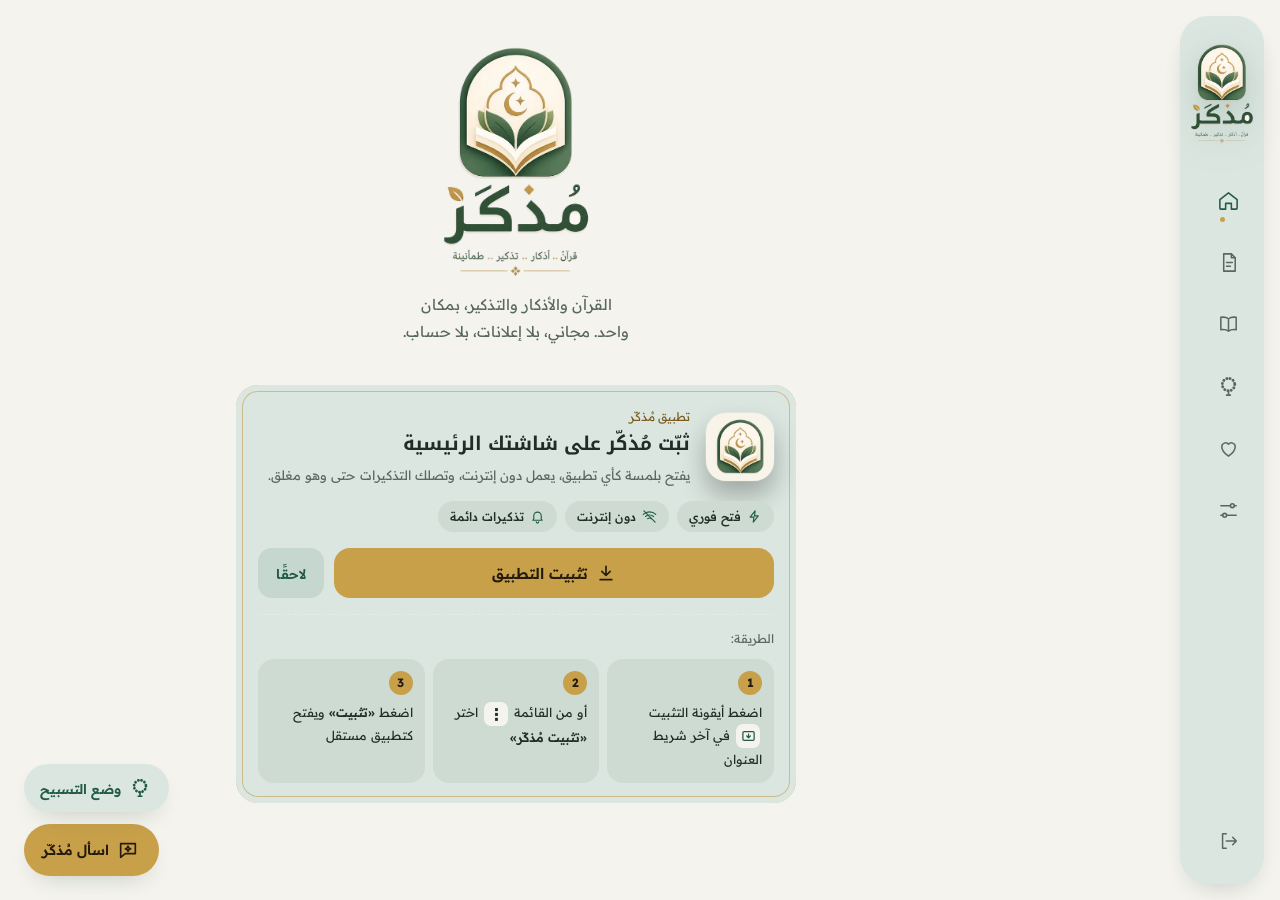
==== commit 07c044ad: "Add files via upload" ====
--- a/index.html
+++ b/index.html
@@ -1,83 +1,1087 @@
-<!doctype html>
+<!DOCTYPE html>
 <html lang="ar" dir="rtl">
 <head>
-    <meta charset="utf-8">
-    <meta name="viewport" content="width=device-width, initial-scale=1, viewport-fit=cover, interactive-widget=resizes-content">
-    <title>مُذكّر · المطوّر</title>
-    <meta name="robots" content="noindex, nofollow">
-    <!-- النسخة 4 (الأمان): بس سكربت التطبيق نفسو، وبس سيرفر مُذكّر (و127.0.0.1 للتجربة عالكمبيوتر). هالتطبيق فيه رموز الفريق،
-         فإذا انحشر كود بأي نص ما بيشتغل ولا بيقدر يبعت الرمز لبرّا -->
-    <meta http-equiv="Content-Security-Policy" content="default-src 'self'; script-src 'self'; style-src 'self' 'unsafe-inline' https://fonts.googleapis.com; font-src https://fonts.gstatic.com; img-src 'self' data:; connect-src 'self' https://mudhakkir-push.bader-bm-2000.workers.dev https://bader2000345.github.io http://127.0.0.1:*; worker-src 'self'; manifest-src 'self'; frame-src 'none'; object-src 'none'; base-uri 'none'; form-action 'none'">
-    <meta name="referrer" content="no-referrer">
-    <meta name="description" content="تطبيق فريق مُذكّر: رسائل المستخدمين والأرقام والإعلانات">
-    <meta name="theme-color" content="#F4F3EE" media="(prefers-color-scheme: light)">
-    <meta name="theme-color" content="#121A17" media="(prefers-color-scheme: dark)">
-    <meta name="apple-mobile-web-app-capable" content="yes">
-    <meta name="mobile-web-app-capable" content="yes">
-    <meta name="apple-mobile-web-app-title" content="مُذكّر · المطوّر">
-    <meta name="apple-mobile-web-app-status-bar-style" content="default">
-    <link rel="manifest" href="manifest.json">
-    <link rel="icon" href="icons/favicon-64.png" sizes="64x64" type="image/png">
-    <link rel="apple-touch-icon" href="icons/apple-touch-icon.png">
+    <meta charset="UTF-8">
+    <meta name="viewport" content="width=device-width, initial-scale=1.0, viewport-fit=cover">
+    <meta name="theme-color" content="#F4F3EE">
+    <title>مُذكّر | التطبيق الشامل للقرآن الكريم والأذكار</title>
+    <meta name="description" content="مُذكّر: وردك اليومي من القرآن الكريم، والمصحف بالتجويد والتفسير، وأذكار الصباح والمساء بأدلّتها، ومسبحة، وتذكيرات تصلك حتى والتطبيق مغلق. مجاني وبلا إعلانات.">
+    <meta property="og:title" content="مُذكّر · القرآن والأذكار">
+    <meta property="og:description" content="وردك اليومي، والمصحف، والأذكار، والمسبحة، وتذكيرات تصلك في وقتها.">
+    <meta property="og:locale" content="ar_AR">
+    
+    <!-- Google Fonts -->
     <link rel="preconnect" href="https://fonts.googleapis.com">
     <link rel="preconnect" href="https://fonts.gstatic.com" crossorigin>
-    <link href="https://fonts.googleapis.com/css2?family=Readex+Pro:wght@300..700&family=Noto+Kufi+Arabic:wght@600;700&display=swap" rel="stylesheet">
-    <link rel="stylesheet" href="app.css">
+    <link href="https://fonts.googleapis.com/css2?family=Readex+Pro:wght@300..700&family=Noto+Kufi+Arabic:wght@500;600;700&family=Amiri+Quran&family=Amiri:wght@400;700&family=Noto+Naskh+Arabic:wght@400;600;700&family=Scheherazade+New:wght@400;700&display=swap" rel="stylesheet">
+
+    <!-- Web App Manifest -->
+    <link rel="manifest" href="manifest.json">
+    <link rel="icon" type="image/png" href="assets/img/favicon-64.png">
+    <link rel="apple-touch-icon" href="assets/img/apple-touch-icon.png">
+
+    <!-- التنسيقات: الترتيب مهم (كل ملف يعدّل على ما قبله) -->
+    <link rel="stylesheet" href="assets/css/01-base.css">
+    <link rel="stylesheet" href="assets/css/02-reader-and-palette.css">
+    <link rel="stylesheet" href="assets/css/03-home-and-wird.css">
+    <link rel="stylesheet" href="assets/css/04-brand-and-effects.css">
+    <link rel="stylesheet" href="assets/css/05-viewer-reminders-picker.css">
+    <link rel="stylesheet" href="assets/css/06-immersive-and-mobile.css">
+    <link rel="stylesheet" href="assets/css/07-design.css">
+    <link rel="stylesheet" href="assets/css/08-quran-tools.css">
+    <link rel="stylesheet" href="assets/css/09-assistant.css">
+    <link rel="stylesheet" href="assets/css/10-atmosphere.css">
+    <link rel="stylesheet" href="assets/css/11-refresh.css">
+    <link rel="stylesheet" href="assets/css/12-pages.css">
+    <link rel="stylesheet" href="assets/css/13-mushaf-and-motion.css">
+    <link rel="stylesheet" href="assets/css/14-performance.css">
+    <link rel="stylesheet" href="assets/css/15-look.css">
+    <link rel="stylesheet" href="assets/css/16-layout.css">
+    <link rel="stylesheet" href="assets/css/17-mushaf.css">
+    <link rel="stylesheet" href="assets/css/18-screen.css">
+    <link rel="stylesheet" href="assets/css/19-feedback.css">
+    <link rel="stylesheet" href="assets/css/20-cards.css">
+    <link rel="stylesheet" href="assets/css/21-new-look.css">
 </head>
 <body>
-    <!-- د1 الدخول: 8 خانات، و«أنا صاحب التطبيق» لكلمة السر -->
-    <section class="login" id="login" hidden>
-        <div class="logo" aria-hidden="true"><svg viewBox="0 0 40 40"><path d="M10 34V19a10 10 0 0 1 20 0v15Z"/><path d="M15 34V21a5 5 0 0 1 10 0v13"/></svg></div>
-        <h1>أهلين بفريق مُذكّر</h1>
-
-        <form id="code-form" class="owner-form" novalidate>
-            <p class="lead" id="code-lead">اكتب الرمز يلي وصلك</p>
-            <div class="boxes" id="boxes" role="group" aria-label="رمز الدخول، 8 حروف وأرقام">
-                <input id="c1" maxlength="1" autocomplete="off" autocapitalize="characters" spellcheck="false" aria-label="الحرف 1">
-                <input id="c2" maxlength="1" autocomplete="off" autocapitalize="characters" spellcheck="false" aria-label="الحرف 2">
-                <input id="c3" maxlength="1" autocomplete="off" autocapitalize="characters" spellcheck="false" aria-label="الحرف 3">
-                <input id="c4" maxlength="1" autocomplete="off" autocapitalize="characters" spellcheck="false" aria-label="الحرف 4">
-                <span class="dash" aria-hidden="true">-</span>
-                <input id="c5" maxlength="1" autocomplete="off" autocapitalize="characters" spellcheck="false" aria-label="الحرف 5">
-                <input id="c6" maxlength="1" autocomplete="off" autocapitalize="characters" spellcheck="false" aria-label="الحرف 6">
-                <input id="c7" maxlength="1" autocomplete="off" autocapitalize="characters" spellcheck="false" aria-label="الحرف 7">
-                <input id="c8" maxlength="1" autocomplete="off" autocapitalize="characters" spellcheck="false" aria-label="الحرف 8">
-            </div>
-            <p class="status" id="code-status" role="alert"></p>
-            <button class="btn wide" id="code-go" type="submit" disabled>دخول</button>
-            <button class="link" id="to-owner" type="button">أنا صاحب التطبيق</button>
+
+<script src="assets/js/preload-theme.js"></script>
+<div class="splash" id="splash" aria-hidden="true"><div class="brand-logo"></div></div>
+<script src="assets/js/splash.js"></script>
+
+<svg width="0" height="0" style="position:absolute" aria-hidden="true" focusable="false"><symbol id="khatam" viewBox="0 0 100 100"><g fill="none" stroke="currentColor" stroke-width=".5"><rect x="18" y="18" width="64" height="64"/><rect x="18" y="18" width="64" height="64" transform="rotate(45 50 50)"/><g transform="translate(50 50) scale(.62) translate(-50 -50)"><rect x="18" y="18" width="64" height="64"/><rect x="18" y="18" width="64" height="64" transform="rotate(45 50 50)"/></g><g transform="translate(50 50) scale(.34) translate(-50 -50)"><rect x="18" y="18" width="64" height="64"/><rect x="18" y="18" width="64" height="64" transform="rotate(45 50 50)"/></g></g></symbol></svg>
+<!-- الخلفية (ج5، الإصدار 15): لون سادة + مشربية بالزاوية وضو ذهبي بيتنفّس (بيبنيهن fx.js) -->
+<div class="ambient" aria-hidden="true"></div>
+
+<div class="app-shell">
+    <!-- الشريط الجانبي -->
+    <aside class="sidebar" aria-label="التنقل الرئيسي">
+        <button class="brand-mark" data-target="home" aria-label="مُذكّر – الرئيسية"><span class="brand-logo" role="img" aria-label="شعار مُذكّر"></span></button>
+        <nav class="side-nav">
+            <span class="nav-pill" id="nav-pill" aria-hidden="true"></span>
+            <button class="side-link active" data-target="home"><small>الرئيسية</small><svg viewBox="0 0 24 24" fill="none" stroke="currentColor" stroke-width="1.6" stroke-linecap="round" stroke-linejoin="round" aria-hidden="true" ><path d="M3 11l9-7 9 7v9a1 1 0 0 1-1 1h-5v-6H9v6H4a1 1 0 0 1-1-1z"/></svg></button>
+            <button class="side-link" data-target="adhkar"><small>الأذكار</small><svg viewBox="0 0 24 24" fill="none" stroke="currentColor" stroke-width="1.6" stroke-linecap="round" stroke-linejoin="round" aria-hidden="true" ><path d="M7 3h8l4 4v14H7z"/><path d="M15 3v4h4"/><path d="M10 12h6M10 16h4"/></svg></button>
+            <button class="side-link" data-target="quran"><small>القرآن</small><svg viewBox="0 0 24 24" fill="none" stroke="currentColor" stroke-width="1.6" stroke-linecap="round" stroke-linejoin="round" aria-hidden="true" ><path d="M12 6c-2-1.5-5-2-8-1.5v13c3-.5 6 0 8 1.5 2-1.5 5-2 8-1.5v-13c-3-.5-6 0-8 1.5zM12 6v13"/></svg></button>
+            <button class="side-link" data-target="tasbih"><small>التسبيح</small><svg viewBox="0 0 24 24" fill="none" stroke="currentColor" stroke-width="1.6" stroke-linecap="round" stroke-linejoin="round" aria-hidden="true" ><circle cx="12" cy="10" r="6.5" stroke-width="3" stroke-dasharray="0.1 3.4"/><path d="M12 16.5v4.5M10 21h4"/></svg></button>
+            <button class="side-link" data-target="my-adhkar"><small>أذكاري</small><svg viewBox="0 0 24 24" fill="none" stroke="currentColor" stroke-width="1.6" stroke-linecap="round" stroke-linejoin="round" aria-hidden="true" ><path d="M12 20s-7-4.5-7-10a4 4 0 0 1 7-2.5A4 4 0 0 1 19 10c0 5.5-7 10-7 10z"/></svg></button>
+            <button class="side-link" data-target="settings"><small>الإعدادات</small><svg viewBox="0 0 24 24" fill="none" stroke="currentColor" stroke-width="1.6" stroke-linecap="round" stroke-linejoin="round" aria-hidden="true" ><path d="M4 7h10M18 7h2M4 17h2M10 17h10"/><circle cx="16" cy="7" r="2"/><circle cx="8" cy="17" r="2"/></svg></button>
+        </nav>
+        <button class="logout" aria-label="تسجيل الخروج"><svg viewBox="0 0 24 24" fill="none" stroke="currentColor" stroke-width="1.6" stroke-linecap="round" stroke-linejoin="round" aria-hidden="true" ><path d="M9 4H5v16h4M16 8l4 4-4 4M20 12H9"/></svg></button>
+    </aside>
+
+    <!-- المحتوى الرئيسي -->
+    <main class="main-content">
+        
+        <!-- 1. الصفحة الرئيسية -->
+        <section id="page-home" class="page-view active-page">
+            <div class="brand-logo home-logo" role="img" aria-label="شعار مُذكّر"></div>
+            <!-- الإصدار 30 (معرض الرئيسية): بالمتصفح الرئيسية بتصير صفحة التثبيت بس (install.js بيحط #page-home.is-install).
+                 «لاحقًا» بترجّع «يومك»، وبالتطبيق المثبّت ما بتبين أبدًا -->
+            <div class="web-hero">
+                <img class="web-logo web-logo-light" src="assets/img/logo-light.webp" alt="مُذكّر" width="380" height="591" decoding="async">
+                <img class="web-logo web-logo-dark" src="assets/img/logo-dark.webp" alt="مُذكّر" width="380" height="591" decoding="async">
+                <p>القرآن والأذكار والتذكير، بمكان واحد. مجاني، بلا إعلانات، بلا حساب.</p>
+            </div>
+            <!-- الإصدار 28 (من «ورشة مُذكّر»): رسالة إلك ← التحية ← زر التسبيح ← سطر الورد ← يوم مميز ← ثبّت التطبيق -->
+            <!-- ر2 «وصلك رد على ملاحظتك» وع1 إعلان من فريق مُذكّر (feedback.js) -->
+            <div class="home-notes" id="home-notes" hidden></div>
+            <header class="home-intro">
+                <div><p class="eyebrow">لوحتك اليومية في مُذكّر</p><h1 id="home-greeting"><b id="greeting-word">مرحباً</b><span id="greeting-name-wrap" hidden>، <button class="greeting-name" id="greeting-name" type="button" title="تعديل الاسم"></button></span></h1></div>
+                <div class="home-tools">
+                    <div class="home-date"><i></i><span class="hd-lines"><span id="home-date-label">اليوم · —</span><small class="home-hijri" id="home-hijri" hidden></small></span></div>
+                    <!-- شاشة مُذكّر (screen.js): الساعة وورد اليوم وذكر الوقت بملء الشاشة -->
+                    <button class="theme-quick screen-quick" id="screen-open" data-open-screen type="button" aria-label="شاشة مُذكّر: الساعة وورد اليوم بملء الشاشة" title="شاشة مُذكّر"><svg viewBox="0 0 24 24" fill="none" stroke="currentColor" stroke-width="1.8" stroke-linecap="round" stroke-linejoin="round" aria-hidden="true"><rect x="3" y="4.5" width="18" height="12" rx="2"/><path d="M9 20.5h6M12 16.5v4"/><path d="M8.5 10.5h3M8.5 10.5V8"/></svg></button>
+                    <button class="theme-quick" id="theme-quick" type="button" aria-label="تبديل الوضع الفاتح والداكن" title="فاتح / داكن">
+                        <span class="tq-cube"><svg class="tq-sun" viewBox="0 0 24 24" fill="none" stroke="currentColor" stroke-width="1.8" stroke-linecap="round" aria-hidden="true"><circle cx="12" cy="12" r="4"/><path d="M12 2v2M12 20v2M2 12h2M20 12h2M4.9 4.9l1.4 1.4M17.7 17.7l1.4 1.4M4.9 19.1l1.4-1.4M17.7 6.3l1.4-1.4"/></svg><svg class="tq-moon" viewBox="0 0 24 24" fill="none" stroke="currentColor" stroke-width="1.8" stroke-linecap="round" stroke-linejoin="round" aria-hidden="true"><path d="M20 14.5A8 8 0 1 1 9.5 4a6.5 6.5 0 0 0 10.5 10.5z"/></svg></span>
+                    </button>
+                </div>
+            </header>
+
+            <section class="home-dashboard" aria-label="لوحة التحكم اليومية">
+                <!-- ر2 «يومك» (الإصدار 30): أربع محطات باليوم، بيكتبها home.js ← DayPath -->
+                <section class="day-path" id="day-path" aria-labelledby="dp-title">
+                    <div class="dp-head">
+                        <div class="dp-ring" id="dp-ring" aria-hidden="true"><span id="dp-count">0/4</span></div>
+                        <div><h2 id="dp-title">يومك</h2><p id="dp-line">يومك لسا ببدايتو</p></div>
+                    </div>
+                    <ol class="dp-steps" id="dp-steps" aria-label="محطات يومك"></ol>
+                </section>
+                <article class="home-card dhikr-card">
+                    <span class="card-kicker">الذِكر التفاعلي التالي</span>
+                    <h2 id="dhikr-card-title">خذ لحظة للذكر</h2>
+                    <p class="dhikr-copy" id="dhikr-card-text">سُبْحَانَ اللَّهِ وَبِحَمْدِهِ</p>
+                    <div class="dhikr-meta"><span class="dhikr-source" id="dhikr-card-source">ذكر مقترح لك الآن</span><div class="dhikr-meta-actions"><button class="sound-toggle" id="tasbih-sound-toggle" type="button" aria-pressed="true">الصوت: تشغيل</button><button class="dhikr-next" id="dhikr-next-btn" type="button">ذكر آخر ↻</button></div></div>
+                    <button class="tasbih-orb" id="tasbih-orb" type="button" aria-label="تسبيح سريع، اضغط للعد"><span id="tasbih-count">0</span><small>اضغط للتسبيح · +1</small></button>
+                    <span class="tasbih-float" id="tasbih-float">+1</span>
+                </article>
+                <!-- ورد اليوم «سطر» (الورشة): كبسة بتفتح صفحة القرآن. الأرقام بيكتبها wird.js -->
+                <!-- الإصدار 30: الورد صار محطة بـ «يومك»، فهالسطر مخفي (wird.js لسا بيكتب بعناصرو) -->
+                <article class="home-card progress-card hw-card" hidden>
+                    <button class="hw-row nav-btn" data-target="quran" data-tab="wird-now" type="button">
+                        <span class="hw-ic" aria-hidden="true"><svg viewBox="0 0 24 24" fill="none" stroke="currentColor" stroke-width="1.7" stroke-linecap="round" stroke-linejoin="round"><path d="M12 6c-2-1.5-5-2-8-1.5V19c3-.5 6 0 8 1.5 2-1.5 5-2 8-1.5V4.5C17 4 14 4.5 12 6z"/><path d="M12 6v14.5"/></svg></span>
+                        <span class="hw-txt"><b>ورد اليوم</b><small><span id="dashboard-resume-surah">—</span> · <span id="dashboard-resume-meta"></span></small></span>
+                        <strong class="hw-pct" id="dashboard-progress-percent">0٪</strong>
+                    </button>
+                    <div class="progress-track hw-track"><span id="dashboard-progress-bar"></span></div>
+                    <!-- عناصر بيكتب فيها wird.js وhome.js وextras.js: مخفية بالرئيسية الجديدة (الأسبوع انخفى بالورشة) -->
+                    <div class="hw-hidden" hidden>
+                        <span id="dashboard-wird-label">وردك القرآني</span><strong id="dashboard-quran-page">—</strong>
+                        <p class="daily-stats-line" id="daily-stats-line">إحصائية اليوم: لم تبدأ بعد</p>
+                        <ol class="week-log" id="week-log" aria-label="إنجازك في آخر 7 أيام"></ol>
+                    </div>
+                </article>
+            </section>
+
+            <!-- إ4 يوم مميز بالتقويم الهجري (الأيام البيض، عاشوراء، عرفة، العشر، العيدين…) -->
+            <section class="hijri-card" id="hijri-card" hidden aria-live="polite">
+                <span class="hc-icon" aria-hidden="true">۞</span>
+                <div><b id="hijri-card-title"></b><small id="hijri-card-text"></small></div>
+            </section>
+
+            <!-- يوم الجمعة: تظهر يوم الجمعة فقط (ويمكن إيقافها من الإعدادات) -->
+            <section class="friday-card" id="friday-card" hidden aria-labelledby="friday-title">
+                <div class="fc-icon" aria-hidden="true"><svg viewBox="0 0 24 24" fill="none" stroke="currentColor" stroke-width="1.6" stroke-linecap="round" stroke-linejoin="round"><path d="M4 21V12a8 6 0 0 1 16 0v9M2 21h20M12 2v3M9 21v-4a3 3 0 0 1 6 0v4"/></svg></div>
+                <div class="fc-copy">
+                    <span class="fc-kicker">جمعة مباركة</span>
+                    <h2 id="friday-title">سورة الكهف والصلاة على النبي ﷺ</h2>
+                    <p>«من قرأ سورة الكهف يوم الجمعة أضاء له من النور ما بين الجمعتين» <small>رواه الحاكم والبيهقي، وصححه الألباني في صحيح الجامع (6470)</small></p>
+                </div>
+                <button class="primary-button" id="friday-read" type="button">اقرأ الكهف</button>
+            </section>
+
+            <!-- تثبيت التطبيق: زر بضغطة واحدة + الطريقة تحته (يختفي داخل التطبيق المثبّت) -->
+            <section class="install-card" data-install-card data-install-box hidden aria-labelledby="install-title">
+                <div class="ic-glow" aria-hidden="true"></div>
+                <div class="ic-head">
+                    <img class="ic-icon" src="assets/img/icon-192.webp" alt="" width="68" height="68" decoding="async">
+                    <div class="ic-copy">
+                        <span class="ic-kicker">تطبيق مُذكّر</span>
+                        <h2 id="install-title">ثبّت مُذكّر على شاشتك الرئيسية</h2>
+                        <p>يفتح بلمسة كأي تطبيق، يعمل دون إنترنت، وتصلك التذكيرات حتى وهو مغلق.</p>
+                    </div>
+                </div>
+                <ul class="ic-perks" aria-label="مزايا التطبيق">
+                    <li><svg viewBox="0 0 24 24" fill="none" stroke="currentColor" stroke-width="1.8" stroke-linecap="round" stroke-linejoin="round" aria-hidden="true"><path d="M13 3L5 13h6l-1 8 8-10h-6z"/></svg>فتح فوري</li>
+                    <li><svg viewBox="0 0 24 24" fill="none" stroke="currentColor" stroke-width="1.8" stroke-linecap="round" stroke-linejoin="round" aria-hidden="true"><path d="M2 8.5a15 15 0 0 1 20 0M5.5 12a10 10 0 0 1 13 0M9 15.5a5 5 0 0 1 6 0"/><path d="M3 3l18 18"/></svg>دون إنترنت</li>
+                    <li><svg viewBox="0 0 24 24" fill="none" stroke="currentColor" stroke-width="1.8" stroke-linecap="round" stroke-linejoin="round" aria-hidden="true"><path d="M6 16V11a6 6 0 0 1 12 0v5l1.5 2h-15z"/><path d="M10 20.5a2 2 0 0 0 4 0"/></svg>تذكيرات دائمة</li>
+                </ul>
+                <div class="ic-actions">
+                    <button class="ic-btn" type="button" data-install><svg viewBox="0 0 24 24" fill="none" stroke="currentColor" stroke-width="2" stroke-linecap="round" stroke-linejoin="round" aria-hidden="true"><path d="M12 4v11M7 10l5 5 5-5"/><path d="M5 20h14"/></svg>تثبيت التطبيق</button>
+                    <button class="ic-later" type="button" data-install-later>لاحقًا</button>
+                </div>
+                <div class="ic-how" data-install-how>
+                    <span class="ic-how-title" data-install-how-title>الطريقة:</span>
+                    <ol class="ic-steps" data-install-steps></ol>
+                </div>
+                <p class="ic-note" data-install-note hidden></p>
+            </section>
+
+            <!-- «بطاقة الوقت» انخفت بالورشة (الإصدار 28). باقية مخفية لأنو time-context.js بيكتب فيها -->
+            <section class="smart-section" hidden>
+                <div class="section-title"><div><span class="soft-label">اقتراح يتكيّف مع وقتك</span><h2>الأذكار الذكية حسب الوقت</h2></div><span class="time-context" id="smart-time-context">الآن</span></div>
+                <article class="home-card smart-card">
+                    <div class="smart-copy"><div class="smart-icon" id="smart-icon" aria-hidden="true">☼</div><div><h3 id="smart-title">أذكار الصباح</h3><p id="smart-description">ابدأ يومك بذكرٍ يشرح الصدر ويمنحك سكينة.</p></div></div>
+                    <button class="primary-button nav-btn" data-target="adhkar" type="button" id="smart-action">فتح أذكار الصباح <span>←</span></button>
+                </article>
+            </section>
+
+            <div class="home-footer-note"><span>مُذكّر · تذكيرك بالخير يغيّر يومك</span><span>وقليل دائم خير من كثير منقطع</span></div>
+        </section>
+
+        <!-- 2. صفحة الأذكار الشاملة -->
+        <section id="page-adhkar" class="page-view">
+            <header class="page-header">
+                <div><h1>الأذكار</h1><p class="page-lead">اختر حسب وقتك، واقرأ بهدوء وطمأنينة</p></div>
+            </header>
+
+            <div class="search-box"><svg viewBox="0 0 24 24" fill="none" stroke="currentColor" stroke-width="1.7" stroke-linecap="round" stroke-linejoin="round" aria-hidden="true"><circle cx="11" cy="11" r="6.5"/><path d="M20 20l-4.2-4.2"/></svg><input id="adhkar-search" type="search" placeholder="ابحث في الأذكار..." aria-label="البحث في الأذكار"></div>
+
+            <!-- الإصدار 28 (الورشة): «كمّل من وين وقفت». بتطلع بس إذا في قسم ما خلص (adhkar-viewer.js) -->
+            <button class="adhkar-resume" id="adhkar-resume" type="button" hidden>
+                <span class="ar-txt"><small>كمّل من وين وقفت</small><b id="adhkar-resume-title">—</b><small id="adhkar-resume-sub"></small></span>
+                <span class="ar-go">كمّل</span>
+                <span class="ar-track" aria-hidden="true"><i id="adhkar-resume-bar"></i></span>
+            </button>
+
+            <!-- ذ3 (الإصدار 15): رفوف — حسب وقتك (يلي وقته هلق أول شي، time-context.js ← orderShelf)، بعد العبادات، والمناسبات -->
+            <section class="content-section adhkar-shelves" id="adhkar-categories-section">
+                <h2 class="shelf-t">حسب وقتك</h2>
+                <div class="shelf" id="time-shelf">
+                    <article class="category-card shelf-card morning" role="button" tabindex="0" data-adhkar-group="morning" data-slot="morning"><span><svg viewBox="0 0 24 24" fill="none" stroke="currentColor" stroke-width="1.6" stroke-linecap="round" stroke-linejoin="round" aria-hidden="true"><circle cx="12" cy="12" r="4"/><path d="M12 3v2M12 19v2M3 12h2M19 12h2M5.6 5.6L7 7M17 17l1.4 1.4M5.6 18.4L7 17M17 7l1.4-1.4"/></svg></span><small class="sc-when">بعد الفجر</small><strong>أذكار الصباح</strong></article>
+                    <article class="category-card shelf-card evening" role="button" tabindex="0" data-adhkar-group="evening" data-slot="evening"><span><svg viewBox="0 0 24 24" fill="none" stroke="currentColor" stroke-width="1.6" stroke-linecap="round" stroke-linejoin="round" aria-hidden="true"><path d="M20 14a8 8 0 1 1-10-10 6.500 6.500 0 0 0 10 10z"/></svg></span><small class="sc-when">بعد العصر</small><strong>أذكار المساء</strong></article>
+                    <article class="category-card shelf-card sleep" role="button" tabindex="0" data-adhkar-group="sleep" data-slot="sleep"><span><svg viewBox="0 0 24 24" fill="none" stroke="currentColor" stroke-width="1.6" stroke-linecap="round" stroke-linejoin="round" aria-hidden="true"><path d="M3 18v-7h18v7M3 15h18M6 11V8h5v3"/></svg></span><small class="sc-when">قبل النوم</small><strong>أذكار النوم</strong></article>
+                    <article class="category-card shelf-card wake" role="button" tabindex="0" data-adhkar-group="wake" data-slot="wake"><span><svg viewBox="0 0 24 24" fill="none" stroke="currentColor" stroke-width="1.6" stroke-linecap="round" stroke-linejoin="round" aria-hidden="true"><path d="M3 18h18M7 18a5 5 0 0 1 10 0"/><path d="M12 5v3M5.6 9.6l1.6 1.6M18.4 9.6l-1.6 1.6"/></svg></span><small class="sc-when">عند الاستيقاظ</small><strong>أذكار الاستيقاظ</strong></article>
+                </div>
+                <h2 class="shelf-t">الصلاة والذكر</h2>
+                <div class="glist">
+                    <!-- الإصدار 32: أدعية الاستفتاح -->
+                    <article class="category-card glist-row" role="button" tabindex="0" data-adhkar-group="istiftah"><strong>أدعية الاستفتاح</strong><small>أول الصلاة بعد تكبيرة الإحرام</small></article>
+                    <article class="category-card glist-row" role="button" tabindex="0" data-adhkar-group="post_prayer"><strong>أذكار بعد الصلاة</strong><small>أذكار ودعاء بعد كل صلاة</small></article>
+                    <article class="category-card glist-row" role="button" tabindex="0" data-adhkar-group="praise"><strong>تسبيح واستغفار</strong><small>فضل الذكر العظيم</small></article>
+                </div>
+                <h2 class="shelf-t">المناسبات</h2>
+                <div class="sit-chips">
+                    <button type="button" class="sit-chip" data-adhkar-group="sit-anger">عند الغضب</button>
+                    <button type="button" class="sit-chip" data-adhkar-group="sit-worry">الهمّ والحزن</button>
+                    <button type="button" class="sit-chip" data-adhkar-group="sit-travel">السفر</button>
+                    <button type="button" class="sit-chip" data-adhkar-group="sit-rain">المطر</button>
+                    <button type="button" class="sit-chip" data-adhkar-group="sit-sick">المرض</button>
+                    <button type="button" class="sit-chip" data-adhkar-group="sit-food">الطعام</button>
+                    <button type="button" class="sit-chip" data-adhkar-group="sit-leave-home">الخروج من المنزل</button>
+                    <button type="button" class="sit-chip is-all" data-situations>كل المناسبات ←</button>
+                </div>
+            </section>
+
+            <!-- عارض الأذكار: صفحة لكل ذكر مع الدليل -->
+            <section class="adhkar-detail" id="adhkar-detail" role="dialog" aria-modal="true" aria-labelledby="adhkar-detail-title" hidden>
+                <div class="dk-head">
+                    <button class="dk-back" type="button" id="adhkar-back" aria-label="العودة للأقسام"><svg viewBox="0 0 24 24" fill="none" stroke="currentColor" stroke-width="2" stroke-linecap="round" stroke-linejoin="round" aria-hidden="true"><path d="M9 6l6 6-6 6"/></svg><span>الأقسام</span></button>
+                    <h2 id="adhkar-detail-title">أذكار الصباح</h2>
+                    <div class="dk-end">
+                        <!-- صنع بطاقة من الذكر المفتوح (cards.js) -->
+                        <button class="dk-card" type="button" id="dk-card" aria-label="صنع بطاقة من هالذكر" title="صنع بطاقة"><svg viewBox="0 0 24 24" fill="none" stroke="currentColor" stroke-width="1.8" stroke-linecap="round" stroke-linejoin="round" aria-hidden="true"><rect x="6" y="2.5" width="12" height="19" rx="2.5"/><path d="M6 16l3.5-3.5 3 3 2-2 3.5 3.5"/><path d="M14.5 6.8a1.6 1.6 0 1 1-1.4 2.4"/></svg></button>
+                        <span class="dk-pager" id="dk-pager" aria-live="polite">1 / 1</span>
+                    </div>
+                    <div class="dk-progress" aria-hidden="true"><span id="dk-progress"></span></div>
+                </div>
+                <div class="dk-stage" id="dk-stage">
+                    <div class="dk-book" id="dk-book"></div>
+                </div>
+                <div class="dk-dock">
+                    <button class="dk-nav" id="dk-prev" type="button" aria-label="الذكر السابق"><svg viewBox="0 0 24 24" fill="none" stroke="currentColor" stroke-width="2" stroke-linecap="round" stroke-linejoin="round" aria-hidden="true"><path d="M9 6l6 6-6 6"/></svg></button>
+                    <button class="dk-counter" id="dk-counter" type="button" aria-label="اضغط للعدّ">
+                        <svg viewBox="0 0 100 100" aria-hidden="true"><circle class="dk-ring-bg" cx="50" cy="50" r="45"/><circle class="dk-ring" id="dk-ring" cx="50" cy="50" r="45" pathLength="100"/></svg>
+                        <span id="dk-count">0/1</span>
+                    </button>
+                    <button class="dk-nav" id="dk-next" type="button" aria-label="الذكر التالي"><svg viewBox="0 0 24 24" fill="none" stroke="currentColor" stroke-width="2" stroke-linecap="round" stroke-linejoin="round" aria-hidden="true"><path d="M15 6l-6 6 6 6"/></svg></button>
+                </div>
+                <p class="dk-hint" id="dk-hint">اضغط على الصفحة لإظهار زر العودة · اسحب للتنقّل</p>
+            </section>
+
+            <!-- الأذكار العامة الشاملة الداعمة للتصفح المباشر والبحث -->
+            <section class="content-section" id="adhkar-general-section">
+                <div class="section-title"><div><span class="soft-label">أذكار وتسابيح يومية</span><h2>الأذكار العامة</h2></div></div>
+                <div class="adhkar-list" id="adhkar-list">
+                    <!-- سيتم توليدها ديناميكياً وحفظها كاملاً -->
+                </div>
+            </section>
+            <footer><span>مُذكّر</span><span>أذكارك أقرب مما تتخيل</span></footer>
+        </section>
+
+        <!-- 3. صفحة القرآن (ق3): ختمتي + «تابع الورد» و«افتح المصحف» + ورد اليوم تحتهم -->
+        <section id="page-quran" class="page-view" data-tab="wird">
+            <header class="page-header">
+                <div><h1>القرآن</h1><p class="page-lead" id="quran-lead">ختمتك ووردك اليومي والمصحف</p></div>
+            </header>
+
+            <!-- الإصدار 28 (الورشة): السلسلة + تابع الورد + افتح المصحف بسطر واحد ← ورد اليوم مع آية ← ختمتي ← خيارات الختمة -->
+            <div class="quran-tiles">
+                <div class="q-tile q-streak" aria-live="polite"><svg viewBox="0 0 24 24" fill="none" stroke="currentColor" stroke-width="1.7" stroke-linecap="round" stroke-linejoin="round" aria-hidden="true"><path d="M12 21c4 0 6.5-2.6 6.5-6.3 0-3.7-3-6.2-4.6-9.2-.9 2.2-2.2 3.4-3.6 4.2.2-1.7-.4-3.4-1.3-4.7C7.2 7.6 5.5 10.6 5.5 14.7 5.5 18.4 8 21 12 21z"/></svg><b id="q-streak-n">ابدأ اليوم</b><small id="q-streak-sub">سلسلة الورد</small></div>
+                <button class="q-tile is-primary" id="q-continue" type="button"><svg viewBox="0 0 24 24" fill="none" stroke="currentColor" stroke-width="1.7" stroke-linecap="round" stroke-linejoin="round" aria-hidden="true"><path d="M12 3l1.8 5.4L19 10l-5.2 1.6L12 17l-1.8-5.4L5 10l5.2-1.6z"/></svg><b>تابع الورد</b><small id="q-continue-sub">آية بآية</small></button>
+                <button class="q-tile" id="reader-enter" type="button"><svg viewBox="0 0 24 24" fill="none" stroke="currentColor" stroke-width="1.7" stroke-linecap="round" stroke-linejoin="round" aria-hidden="true"><path d="M12 6c-2-1.5-5-2-8-1.5v13c3-.5 6 0 8 1.5 2-1.5 5-2 8-1.5v-13c-3-.5-6 0-8 1.5zM12 6v13"/></svg><b>افتح المصحف</b><small id="reader-resume">من الصفحة 1</small></button>
+            </div>
+
+            <div class="quran-pane" id="quran-wird">
+            <div class="wird-streak-bar" aria-live="polite">
+                <div class="wird-streak-copy"><span class="streak-flame" aria-hidden="true"><svg viewBox="0 0 24 24" fill="none" stroke="currentColor" stroke-width="1.7" stroke-linecap="round" stroke-linejoin="round" aria-hidden="true"><path d="M12 3l1.8 5.4L19 10l-5.2 1.6L12 17l-1.8-5.4L5 10l5.2-1.6z"/></svg></span><div><strong id="wird-streak-text">استمرارية الورد تبدأ اليوم</strong><small id="wird-streak-sub">أتمم وردك اليوم لتحافظ على سلسلتك</small></div></div>
+                <span class="wird-badge" id="wird-badge">وسام 7 أيام متتالية</span>
+            </div>
+            <section class="quran-hero">
+                <div class="daily-wird-container">
+                    <span class="wird-info-tag">الورد اليومي المخصص</span>
+                    <h2 class="wird-title" id="wird-title-display">سورة البقرة / الجزء الثالث</h2>
+                    <p class="wird-details" id="wird-details-display">عرض آية بآية حسب وردك اليومي</p>
+                    
+                    <div class="wird-progress-wrap" aria-label="تقدم الورد"><div class="wird-progress-meta"><span class="q-moon" id="q-moon" aria-hidden="true"></span><span>تقدم وردك اليوم</span><strong id="wird-progress-label">0 / 10 آيات</strong></div><div class="wird-live-track"><span id="wird-live-progress"></span></div></div>
+                    <div class="wird-summary">
+                        <div class="wird-stat"><strong id="wird-current-aya-num">1</strong><small>الآية الحالية</small></div>
+                        <div class="wird-stat"><strong id="wird-total-target">10</strong><small>صفحات وردك اليوم</small></div>
+                        <div class="wird-stat"><strong id="wird-khatma-display">30 يوماً</strong><small>مدّة الختمة</small></div>
+                    </div>
+
+                    <!-- بطاقة عرض الآية بآية -->
+                    <div class="single-verse-display">
+                        <span class="single-verse-num" id="verse-badge-num">الآية 1</span>
+                        <div class="verse-zoom" role="group" aria-label="حجم خط الآية"><button type="button" data-verse-zoom="-1" aria-label="تصغير خط الآية">أ−</button><button type="button" data-verse-zoom="1" aria-label="تكبير خط الآية">أ+</button></div>
+                        <div class="single-verse-content" id="single-verse-text">
+                            جارٍ تحميل الآية الكريمة...
+                        </div>
+                        <div class="verse-page-note" id="verse-page-note"></div>
+                    </div>
+                    <p class="wird-offline" id="wird-offline" aria-live="polite" hidden></p>
+
+                    <div class="wird-completion-banner" id="wird-finished-msg" role="status"></div>
+
+                    <!-- الإصدار 28: القراية صارت «رزمة بطاقات» بملء الشاشة متل الأذكار (wird.js ← openFocus). الزرّين القدام مخفيين -->
+                    <button class="primary-button wird-open" id="wird-open" type="button">تابع الورد آية بآية</button>
+                    <div class="single-verse-nav">
+                        <button class="primary-button hero-ghost" id="prev-verse-btn" type="button">السابقة</button>
+                        <button class="primary-button wird-complete-btn hero-solid" id="next-verse-btn" type="button">أتممت هذه الآية <span aria-hidden="true">✓</span></button>
+                    </div>
+                    <div class="wird-action-row">
+                        <button class="focus-button" id="wird-page-btn" type="button">أتممت الصفحة</button>
+                        <button class="focus-button" id="wird-reader-btn" type="button">الورد بالمصحف</button>
+                        <button class="focus-button" id="wird-focus-btn" type="button">وضع التركيز</button>
+                        <button class="focus-button" type="button" id="wird-edit-btn">تعديل الورد</button>
+                        <button class="focus-button" id="wird-new-khatma" type="button" hidden>ابدأ ختمة جديدة</button>
+                    </div>
+                </div>
+            </section>
+            
+            <!-- تفاصيل الختمة (بيحدّثها wird.js) -->
+            <section class="khatma-card" hidden>
+                <div class="khatma-head">
+                    <div><h2>ختمة القرآن الكريم</h2></div>
+                    <strong class="khatma-percent" id="khatma-percent">0٪</strong>
+                </div>
+                <div class="khatma-track"><span id="khatma-progress"></span></div>
+                <p class="khatma-meta" id="khatma-meta"></p>
+            </section>
+            </div>
+
+            <!-- «ختمتي»: الأجزاء الـ30 (بيرسمها wird.js) -->
+            <section class="khatma-top" aria-labelledby="kt-title">
+                <div class="kt-head"><h2 id="kt-title">الجزء <span id="kt-juz">1</span> من 30</h2><span class="kt-pct" id="kt-pct">0٪ من الختمة</span></div>
+                <div class="juz-grid" id="juz-grid" aria-hidden="true"></div>
+                <p class="kt-today" id="kt-today">ورد اليوم: —</p>
+            </section>
+
+            <!-- خيارات إضافية: خطة الختمة، المصحف بدون نت (إ3)، المشاركة.
+                 الإصدار 28: «إحصائيات الشهر» و«مشاركة إنجازي» إجوا لهون من الرئيسية (الأسبوع انخفى بالورشة) -->
+            <h2 class="shelf-t">ختمتك</h2>
+            <div class="glist" id="quran-more">
+                <button class="glist-row" type="button" id="q-plan"><strong>خطة الختمة</strong><small id="q-plan-sub">تعديل الورد اليومي</small></button>
+                <button class="glist-row" type="button" id="q-offline"><strong>المصحف بدون نت</strong><small id="q-offline-sub">نزّل المصحف كامل مرة وحدة (حوالي 2 ميغا) ليشتغل بلا نت</small></button>
+                <button class="glist-row" type="button" id="month-open"><strong>إحصائيات الشهر</strong><small>الورد والأذكار والتسبيح بكل يوم</small></button>
+                <button class="glist-row share-trigger" type="button" data-share="wird"><strong>مشاركة الورد</strong><small>صورة جميلة لوردك اليوم</small></button>
+                <button class="glist-row share-trigger" type="button" data-share="achievements"><strong>مشاركة إنجازي</strong><small>ورد اليوم والأذكار والتسبيح بصورة وحدة</small></button>
+            </div>
+            <footer><span>مُذكّر</span><span>وقليل دائم خير من كثير منقطع</span></footer>
+        </section>
+
+        <!-- 4. صفحة التسبيح (tasbih.js): نفس عدّاد بطاقة الرئيسية -->
+        <section id="page-tasbih" class="page-view">
+            <header class="page-header">
+                <div><h1>التسبيح</h1><p class="page-lead tb-stats"><span>مجموع اليوم <strong id="tb-today">0</strong></span><span id="tb-cycle-wrap">الدورة <strong id="tb-cycle">1</strong></span></p></div>
+            </header>
+            <!-- س3 (الإصدار 15): مساحة ضغط كبيرة فيها الذكر والرقم وخط التقدّم، والأدوات سطر تحتها -->
+            <div class="tb-wrap">
+                <button class="tb-orb tb-zone" id="tb-orb" type="button" aria-label="سبّح، اضغط بأي مكان هون للعدّ">
+                    <svg class="tb-ring" viewBox="0 0 100 100" aria-hidden="true" hidden><circle class="tb-ring-bg" cx="50" cy="50" r="46"/><circle class="tb-ring-fg" id="tb-ring" cx="50" cy="50" r="46" pathLength="100"/></svg>
+                    <span class="tb-beads" aria-hidden="true"></span>
+                    <span class="tb-dz" id="tb-dz"></span>
+                    <span class="tb-count" id="tb-count" aria-live="polite">0</span>
+                    <span class="tb-bar" aria-hidden="true"><i id="tb-bar"></i></span>
+                    <small class="tb-of" id="tb-of">من 33</small>
+                    <small class="tb-hint">اضغط بأي مكان هون</small>
+                </button>
+                <div class="tb-chips" id="tb-dhikr" role="radiogroup" aria-label="الذكر"></div>
+                <div class="tb-tools">
+                    <div class="segmented tb-goal" id="tb-goal" role="group" aria-label="العدد"><button type="button" data-goal="33">33</button><button type="button" data-goal="100">100</button><button type="button" data-goal="0">بلا حد</button></div>
+                    <button class="ghost-button" id="tb-sound" type="button" aria-pressed="true">الصوت: تشغيل</button>
+                    <button class="ghost-button" id="tb-reset" type="button">تصفير</button>
+                    <button class="primary-button" id="tb-mode-btn" type="button"><svg viewBox="0 0 24 24" fill="none" stroke="currentColor" stroke-width="1.9" stroke-linecap="round" stroke-linejoin="round" aria-hidden="true"><path d="M4 9V4h5M20 9V4h-5M4 15v5h5M20 15v5h-5"/></svg>ملء الشاشة</button>
+                </div>
+            </div>
+            <footer><span>مُذكّر</span><span>ألا بذكر الله تطمئن القلوب</span></footer>
+        </section>
+
+        <!-- 5. صفحة أذكاري -->
+        <section id="page-my-adhkar" class="page-view">
+            <header class="page-header">
+                <div><h1>أذكاري</h1><p class="page-lead" id="mine-lead">تذكيراتك، تصلك في وقتها</p></div>
+            </header>
+
+            <!-- الإصدار 28 (اللوحة المعتمدة): «خط اليوم» فوق كل شي، والنقطة المضوية هي هلّق (reminders.js ← renderToday) -->
+            <section class="rem-today" id="rem-today" aria-labelledby="rem-today-t">
+                <div class="rt-head"><h2 id="rem-today-t">اليوم</h2><small id="rem-today-sub"></small></div>
+                <ol class="rt-line" id="rem-today-line"></ol>
+                <p class="rt-empty">ما في تذكيرات اليوم. ضيف واحد، أو اختار من «جاهزة بضغطة» تحت.</p>
+                <button class="ghost-button rt-new" id="rem-today-new" type="button">+ تذكير جديد</button>
+            </section>
+
+            <!-- م3 (الإصدار 15): مجموعات — تذكيراتي، الثابتة، الجاهزة (إ1)، وفحص الإشعارات -->
+            <h2 class="shelf-t">تذكيراتي</h2>
+            <div class="glist personal-reminders" id="personal-reminders">
+                <p class="empty-note" id="rem-empty">لا توجد تذكيرات شخصية بعد. أضف تذكيرًا، أو اختر واحدًا جاهزًا من الأسفل.</p>
+                <button class="glist-row add-row" id="rem-new" type="button"><strong>＋ تذكير جديد</strong></button>
+            </div>
+
+            <h2 class="shelf-t">تذكيرات ثابتة</h2>
+            <div class="glist">
+                <article class="personal-reminder is-locked" id="general-reminder-card" data-status="active" data-locked="true">
+                    <div class="personal-copy">
+                        <strong>ذكر عام كل 15 دقيقة</strong>
+                        <p class="rem-status" id="gr-status" aria-live="polite"></p>
+                        <div class="rem-actions"><button class="link-btn" id="gr-test" type="button">جرّب إشعارًا الآن</button></div>
+                    </div>
+                    <label class="switch" title="تفعيل أو إيقاف الإشعارات"><input id="gr-switch" type="checkbox" aria-label="تفعيل إشعارات الأذكار العامة"><span></span></label>
+                </article>
+                <article class="personal-reminder is-locked">
+                    <div class="personal-copy"><strong>تذكير الجمعة</strong><p class="rem-status">صباح الجمعة: سورة الكهف والصلاة على النبي ﷺ</p></div>
+                    <label class="switch" title="تفعيل أو إيقاف تذكير الجمعة"><input id="friday-switch" type="checkbox" checked aria-label="تفعيل تذكير الجمعة"><span></span></label>
+                </article>
+                <article class="personal-reminder is-locked">
+                    <div class="personal-copy"><strong>تذكير الورد</strong><p class="rem-status" id="wird-rem-status">كل يوم بالوقت يلي بتختاره</p></div>
+                    <input class="time-inline" id="wird-rem-time" type="time" aria-label="وقت تذكير الورد">
+                    <label class="switch" title="تفعيل أو إيقاف تذكير الورد"><input id="wird-rem-switch" type="checkbox" aria-label="تفعيل تذكير الورد"><span></span></label>
+                </article>
+            </div>
+
+            <!-- إ1 تذكيرات جاهزة بضغطة (extras.js ← Templates) -->
+            <h2 class="shelf-t">جاهزة بضغطة</h2>
+            <div class="glist" id="rem-templates"></div>
+
+            <!-- فحص الإشعارات: كل حلقة بالسلسلة + إشعار تجربة حقيقي من السيرفر (notifications.js ← NotifyCheck) -->
+            <section class="notify-check" id="notify-check" aria-labelledby="nc-title">
+                <div class="nc-head">
+                    <span class="nc-badge" aria-hidden="true"><svg viewBox="0 0 24 24" fill="none" stroke="currentColor" stroke-width="1.7" stroke-linecap="round" stroke-linejoin="round"><path d="M6 16V11a6 6 0 0 1 12 0v5l1.5 2h-15z"/><path d="M10 20.5a2 2 0 0 0 4 0"/></svg></span>
+                    <div><h2 id="nc-title">لا تصلك الإشعارات؟</h2><p>نفحص كل خطوة، ونرسل إشعار تجربة حقيقيًا من الخادم.</p></div>
+                </div>
+                <button class="primary-button" id="nc-run" type="button">افحص الإشعارات</button>
+                <ol class="nc-steps" id="nc-steps" aria-live="polite" hidden></ol>
+                <div class="nc-actions" id="nc-actions" hidden><button class="ghost-button" id="nc-repair" type="button">إصلاح الاشتراك</button></div>
+            </section>
+            <footer><span>مُذكّر</span><span>تذكيرك، بطريقتك</span></footer>
+        </section>
+
+        <!-- 6. صفحة الإعدادات -->
+        <section id="page-settings" class="page-view">
+            <header class="page-header">
+                <div><h1>الإعدادات</h1><p class="page-lead">بتنحفظ لحالها على جهازك</p></div>
+            </header>
+
+            <!-- ع3 (الإصدار 15): أقسام مفتوحة بلا بطاقات.
+                 الإصدار 28 (الورشة): اسمك «سطر» أول شي ← المظهر والتاريخ «كل وحدة لحالها» ← بياناتك والتطبيق «سطور بمجموعة» -->
+            <section class="settings-list">
+                <article class="setting-card name-setting" id="name-setting">
+                    <div class="setting-icon"><svg viewBox="0 0 24 24" fill="none" stroke="currentColor" stroke-width="1.7" stroke-linecap="round" stroke-linejoin="round" aria-hidden="true"><circle cx="12" cy="8.5" r="3.5"/><path d="M5 20a7 7 0 0 1 14 0"/></svg></div>
+                    <div style="flex:1;">
+                        <h2>اسمك</h2>
+                        <p id="name-status">يظهر في التحية بالرئيسية، ويناديك به المساعد</p>
+                    </div>
+                    <form class="name-form" id="name-form" autocomplete="off">
+                        <input id="name-input" type="text" maxlength="24" placeholder="اكتب اسمك" aria-label="اسمك" enterkeyhint="done">
+                        <button class="primary-button" type="submit">حفظ</button>
+                    </form>
+                </article>
+                <h2 class="set-sec-t">المظهر</h2>
+                <article class="setting-card">
+                    <div class="setting-icon"><svg viewBox="0 0 24 24" fill="none" stroke="currentColor" stroke-width="1.7" stroke-linecap="round" stroke-linejoin="round" aria-hidden="true"><circle cx="12" cy="12" r="8.5"/><path d="M12 3.5v17a8.5 8.5 0 0 0 0-17z" fill="currentColor" stroke="none"/></svg></div>
+                    <div style="flex:1;">
+                        <h2>مظهر التطبيق</h2>
+                        <p id="theme-status">اختر المظهر المناسب لك</p>
+                    </div>
+                    <div class="segmented theme-seg" role="group" aria-label="المظهر"><button type="button" data-theme-opt="light">فاتح</button><button type="button" data-theme-opt="dark">داكن</button><button type="button" data-theme-opt="auto">حسب الجهاز</button><button type="button" data-theme-opt="sun">حسب الشمس</button></div>
+                </article>
+                <!-- ألوان الوقت: تلقائي حسب الشروق والغروب، أو فترة ثابتة (atmosphere.js) -->
+                <!-- الإصدار 29: اللغة (i18n.js). الأذكار والقرآن بيضلّوا بالعربي -->
+                <article class="setting-card lang-setting" id="lang-setting">
+                    <div class="setting-icon"><svg viewBox="0 0 24 24" fill="none" stroke="currentColor" stroke-width="1.7" stroke-linecap="round" stroke-linejoin="round" aria-hidden="true"><circle cx="12" cy="12" r="8.5"/><path d="M3.5 12h17M12 3.5c2.5 2.6 3.7 5.4 3.7 8.5s-1.2 5.9-3.7 8.5c-2.5-2.6-3.7-5.4-3.7-8.5S9.5 6.1 12 3.5z"/></svg></div>
+                    <div style="flex:1;">
+                        <h2>اللغة</h2>
+                        <p>لغة التطبيق، والأذكار والقرآن بيضلّوا بالعربي</p>
+                    </div>
+                    <div class="segmented" role="group" aria-label="اللغة"><button type="button" data-lang-opt="ar" lang="ar">العربية</button><button type="button" data-lang-opt="en" lang="en">English · beta</button></div>
+                </article>
+                <!-- الإصدار 28: مخفية، لأنو الألوان الجديدة ثابتة بكل الأوقات (ما بقى في شي تغيّرو) -->
+                <article class="setting-card daytime-setting" id="daytime-setting" hidden>
+                    <div class="setting-icon"><svg viewBox="0 0 24 24" fill="none" stroke="currentColor" stroke-width="1.7" stroke-linecap="round" stroke-linejoin="round" aria-hidden="true"><path d="M3 18h18"/><path d="M7 18a5 5 0 0 1 10 0"/><path d="M12 5v3M5.6 9.6l1.6 1.6M18.4 9.6l-1.6 1.6"/></svg></div>
+                    <div style="flex:1;">
+                        <h2>ألوان الوقت</h2>
+                        <p id="daytime-status">تتغيّر الألوان مع وقت يومك، أو ثبّت الفترة التي تحبها</p>
+                    </div>
+                    <div class="dt-swatches" id="dt-swatches" role="radiogroup" aria-label="ألوان الوقت">
+                        <button type="button" role="radio" data-dt="auto" aria-checked="true"><span></span>تلقائي</button>
+                        <button type="button" role="radio" data-dt="dawn" aria-checked="false"><span></span>الفجر</button>
+                        <button type="button" role="radio" data-dt="day" aria-checked="false"><span></span>النهار</button>
+                        <button type="button" role="radio" data-dt="afternoon" aria-checked="false"><span></span>العصر</button>
+                        <button type="button" role="radio" data-dt="sunset" aria-checked="false"><span></span>المغرب</button>
+                        <button type="button" role="radio" data-dt="night" aria-checked="false"><span></span>الليل</button>
+                    </div>
+                </article>
+                <!-- حجم الخط في التطبيق كله (prefs.js) -->
+                <article class="setting-card textsize-setting" id="textsize-setting">
+                    <div class="setting-icon"><svg viewBox="0 0 24 24" fill="none" stroke="currentColor" stroke-width="1.7" stroke-linecap="round" stroke-linejoin="round" aria-hidden="true"><path d="M3 19l5-13 5 13M4.8 14.5h6.4"/><path d="M14 19l3.5-9 3.5 9M15.2 16h4.6"/></svg></div>
+                    <div style="flex:1;">
+                        <h2>حجم الخط</h2>
+                        <p id="textsize-status">لكل التطبيق، وبيتطبّق فورًا</p>
+                    </div>
+                    <div class="segmented textsize-seg" id="textsize-seg" role="radiogroup" aria-label="حجم الخط"><button type="button" role="radio" data-size="sm">صغير</button><button type="button" role="radio" data-size="md">عادي</button><button type="button" role="radio" data-size="lg">كبير</button><button type="button" role="radio" data-size="xl">أكبر</button></div>
+                </article>
+                <!-- المؤثرات (الإصدار 15): خفيفة = أسرع بلا حركات ثقيلة ولا زجاج مغبّش (prefs.js) -->
+                <article class="setting-card effects-setting" id="effects-setting">
+                    <div class="setting-icon"><svg viewBox="0 0 24 24" fill="none" stroke="currentColor" stroke-width="1.7" stroke-linecap="round" stroke-linejoin="round" aria-hidden="true"><path d="M13 3L5 13.5h6L10 21l8-10.5h-6z"/></svg></div>
+                    <div style="flex:1;">
+                        <h2>المؤثرات</h2>
+                        <p id="effects-status">خفيفة: أسرع وأوفر للبطارية</p>
+                    </div>
+                    <div class="segmented" id="effects-seg" role="radiogroup" aria-label="المؤثرات"><button type="button" role="radio" data-fx="auto">تلقائي</button><button type="button" role="radio" data-fx="lite">خفيفة</button><button type="button" role="radio" data-fx="full">كاملة</button></div>
+                </article>
+                <h2 class="set-sec-t">التاريخ والتذكير</h2>
+                <!-- إ4 التاريخ الهجري: تقويم أم القرى، مع تصحيح يوم حسب رؤية الهلال في بلدك (extras.js) -->
+                <article class="setting-card hijri-setting" id="hijri-setting">
+                    <div class="setting-icon"><svg viewBox="0 0 24 24" fill="none" stroke="currentColor" stroke-width="1.7" stroke-linecap="round" stroke-linejoin="round" aria-hidden="true"><path d="M15.5 3.5a8.5 8.5 0 1 0 5 13.6A7 7 0 0 1 15.5 3.5z"/><path d="M17.5 8.5l.6 1.4 1.4.6-1.4.6-.6 1.4-.6-1.4-1.4-.6 1.4-.6z"/></svg></div>
+                    <div style="flex:1;">
+                        <h2>التاريخ الهجري</h2>
+                        <p id="hijri-preview">اليوم: —</p>
+                    </div>
+                    <div class="segmented" id="hijri-adjust" role="group" aria-label="تصحيح التاريخ الهجري"><button type="button" data-adj="-1">يوم قبل</button><button type="button" data-adj="0">أم القرى</button><button type="button" data-adj="1">يوم بعد</button></div>
+                </article>
+                <!-- شاشة مُذكّر (screen.js): للطاولة أو التلفزيون، وكل جهاز إله نمطه -->
+                <article class="setting-card screen-setting">
+                    <div class="setting-icon"><svg viewBox="0 0 24 24" fill="none" stroke="currentColor" stroke-width="1.7" stroke-linecap="round" stroke-linejoin="round" aria-hidden="true"><rect x="3" y="4.5" width="18" height="12" rx="2"/><path d="M9 20.5h6M12 16.5v4"/><path d="M8.5 10.5h3M8.5 10.5V8"/></svg></div>
+                    <div style="flex:1;">
+                        <h2>شاشة مُذكّر</h2>
+                        <p>الساعة والتاريخ، وورد اليوم، وذكر الوقت، وآية أو حديث اليوم بملء الشاشة. حطّها عالطاولة أو افتحها عالتلفزيون</p>
+                    </div>
+                    <button class="ghost-button" type="button" data-open-screen>افتح الشاشة</button>
+                </article>
+                <!-- أدوات مُذكّر برّا التطبيق (widgets.js): أداة الآيفون، خلفية اللابتوب، لوحة التلفزيون -->
+                <article class="setting-card widgets-setting">
+                    <div class="setting-icon"><svg viewBox="0 0 24 24" fill="none" stroke="currentColor" stroke-width="1.7" stroke-linecap="round" stroke-linejoin="round" aria-hidden="true"><rect x="3.5" y="3.5" width="7" height="7" rx="2"/><rect x="13.5" y="3.5" width="7" height="7" rx="2"/><rect x="3.5" y="13.5" width="17" height="7" rx="2"/></svg></div>
+                    <div style="flex:1;">
+                        <h2>أدوات مُذكّر</h2>
+                        <p>ورد اليوم وذكر الوقت وآية اليوم عالشاشة الرئيسية للآيفون، وعلى خلفية اللابتوب، وعالتلفزيون، والتطبيق مسكّر</p>
+                    </div>
+                    <button class="ghost-button" type="button" data-open-widgets>إعداد الأدوات</button>
+                </article>
+                <!-- د3 صنع بطاقة (cards.js، الإصدار 23): خلفية للجهاز أو بطاقة لآية أو ذكر -->
+                <article class="setting-card cards-setting">
+                    <div class="setting-icon"><svg viewBox="0 0 24 24" fill="none" stroke="currentColor" stroke-width="1.7" stroke-linecap="round" stroke-linejoin="round" aria-hidden="true"><rect x="6" y="2.5" width="12" height="19" rx="2.5"/><path d="M6 16l3.5-3.5 3 3 2-2 3.5 3.5"/><path d="M14.5 6.8a1.6 1.6 0 1 1-1.4 2.4"/></svg></div>
+                    <div style="flex:1;">
+                        <h2>صنع بطاقة</h2>
+                        <p>خلفية لجوالك أو لابتوبك، أو بطاقة لآية أو ذكر تشاركها</p>
+                    </div>
+                    <button class="ghost-button" type="button" data-target="cards">افتح</button>
+                </article>
+                <article class="setting-card">
+                    <div style="flex:1;">
+                        <h2>التذكيرات والإشعارات</h2>
+                        <p>تذكير الجمعة والورد والأذكار العامة وتذكيراتك، وفحص الإشعارات</p>
+                    </div>
+                    <button class="ghost-button nav-btn" type="button" data-target="my-adhkar">أذكاري ←</button>
+                </article>
+                <h2 class="set-sec-t">بياناتك</h2>
+                <!-- الإصدار 28: «سطور بمجموعة» (الورشة) -->
+                <div class="set-group">
+                <!-- إ6 النسخ الاحتياطي (extras.js) -->
+                <article class="setting-card backup-setting" id="backup-setting">
+                    <div class="setting-icon"><svg viewBox="0 0 24 24" fill="none" stroke="currentColor" stroke-width="1.7" stroke-linecap="round" stroke-linejoin="round" aria-hidden="true"><path d="M7 18a4.5 4.5 0 0 1-.6-8.96A6 6 0 0 1 18 9a4 4 0 0 1 0 8"/><path d="M12 12v8M9 17l3 3 3-3"/></svg></div>
+                    <div style="flex:1;">
+                        <h2>نسخ احتياطي ونقل لجهاز جديد</h2>
+                        <p>احفظ ورودك وتذكيراتك وعلاماتك وتسبيحك وإعداداتك في ملف، واسترجعها على أي جهاز.</p>
+                    </div>
+                    <div class="backup-actions">
+                        <button class="primary-button" type="button" id="backup-save">حفظ نسخة</button>
+                        <button class="ghost-button" type="button" id="backup-restore">استرجاع نسخة</button>
+                        <input type="file" id="backup-file" accept="application/json,.json" hidden>
+                    </div>
+                </article>
+                </div>
+                <h2 class="set-sec-t">التطبيق</h2>
+                <div class="set-group">
+                <article class="setting-card">
+                    <div class="setting-icon"><svg viewBox="0 0 24 24" fill="none" stroke="currentColor" stroke-width="1.7" stroke-linecap="round" stroke-linejoin="round" aria-hidden="true"><path d="M20 12a8 8 0 1 1-2.3-5.6M20 4v5h-5"/></svg></div>
+                    <div style="flex:1;">
+                        <h2>التحديثات</h2>
+                        <p id="app-version-label">الإصدار الحالي</p>
+                    </div>
+                    <button class="ghost-button" type="button" id="check-update-btn">فحص التحديث</button>
+                </article>
+                <!-- ل1 ملاحظات وشكاوي (feedback.js): بتوصل لفريق مُذكّر (تطبيق الفريق) -->
+                <article class="setting-card fb-setting" id="fb-setting">
+                    <div class="setting-icon"><svg viewBox="0 0 24 24" fill="none" stroke="currentColor" stroke-width="1.7" stroke-linecap="round" stroke-linejoin="round" aria-hidden="true"><path d="M4 5.5h16v10.5H10l-5 4v-4H4z"/><path d="M8.5 9.5h7M8.5 12.5h4.5"/></svg></div>
+                    <div style="flex:1;">
+                        <h2>ملاحظات وشكاوي</h2>
+                        <p id="fb-setting-status">شكوى أو اقتراح أو خطأ لاحظته، بتوصل لفريق مُذكّر مباشرة</p>
+                    </div>
+                    <span class="fb-pill" id="fb-setting-new" hidden>جديد</span>
+                    <button class="ghost-button" type="button" data-target="feedback">افتح</button>
+                </article>
+                <article class="setting-card install-setting" data-install-box>
+                    <div class="setting-icon"><svg viewBox="0 0 24 24" fill="none" stroke="currentColor" stroke-width="1.7" stroke-linecap="round" stroke-linejoin="round" aria-hidden="true"><rect x="6" y="2.5" width="12" height="19" rx="2.5"/><path d="M12 7v7M9 11l3 3 3-3M10.5 18.5h3"/></svg></div>
+                    <div style="flex:1;">
+                        <h2>تثبيت التطبيق</h2>
+                        <p data-install-status>ثبّته ليفتح بلمسة كأي تطبيق، ويعمل دون إنترنت</p>
+                    </div>
+                    <button class="primary-button" type="button" data-install>تثبيت</button>
+                    <div class="install-how" data-install-how>
+                        <span class="ic-how-title" data-install-how-title>الطريقة:</span>
+                        <ol class="ic-steps" data-install-steps></ol>
+                    </div>
+                    <p class="ic-note" data-install-note hidden></p>
+                </article>
+                </div>
+                <!-- رقم الإصدار (updates.js). تطبيق الفريق صار لحالو: bader2000345.github.io/mudhakkir-dev (الإصدار 29) -->
+                <p class="ver-chip" id="ver-chip">مُذكّر، الإصدار</p>
+            </section>
+            <footer><span>مُذكّر</span><span>إعداداتك محفوظة تلقائيًا</span></footer>
+        </section>
+
+        <!-- ملاحظات وشكاوي (feedback.js، ل1): النموذج ورسائلك والردود (الردود من تطبيق الفريق) -->
+        <section id="page-feedback" class="page-view">
+            <button class="fb-back" type="button" data-target="settings"><svg viewBox="0 0 24 24" fill="none" stroke="currentColor" stroke-width="2" stroke-linecap="round" stroke-linejoin="round" aria-hidden="true"><path d="M9.5 6l6 6-6 6"/></svg>الإعدادات</button>
+            <header class="page-header">
+                <div><h1 id="fb-title">ملاحظات وشكاوي</h1><p class="page-lead" id="fb-lead">بتوصل لفريق مُذكّر مباشرة، ومنقرا كل رسالة</p></div>
+            </header>
+            <div class="fb-user" id="fb-user">
+                <form class="fb-card" id="fb-form" novalidate>
+                    <span class="fb-label" id="fb-type-label">نوع الرسالة</span>
+                    <div class="fb-chips" id="fb-types" role="radiogroup" aria-labelledby="fb-type-label">
+                        <button type="button" role="radio" aria-checked="false" data-type="complaint" data-t="complaint"><i aria-hidden="true"></i>شكوى</button>
+                        <button type="button" role="radio" aria-checked="false" data-type="idea" data-t="idea"><i aria-hidden="true"></i>اقتراح</button>
+                        <button type="button" role="radio" aria-checked="false" data-type="bug" data-t="bug"><i aria-hidden="true"></i>خطأ بالتطبيق</button>
+                        <button type="button" role="radio" aria-checked="false" data-type="thanks" data-t="thanks"><i aria-hidden="true"></i>شكر</button>
+                    </div>
+                    <span class="fb-label" id="fb-stars-label">قدّيش راضي عن مُذكّر؟ <small>(اختياري)</small></span>
+                    <div class="fb-stars" id="fb-stars" role="radiogroup" aria-labelledby="fb-stars-label">
+                        <button type="button" role="radio" aria-checked="false" data-star="1" aria-label="نجمة وحدة">★</button>
+                        <button type="button" role="radio" aria-checked="false" data-star="2" aria-label="نجمتين">★</button>
+                        <button type="button" role="radio" aria-checked="false" data-star="3" aria-label="3 نجوم">★</button>
+                        <button type="button" role="radio" aria-checked="false" data-star="4" aria-label="4 نجوم">★</button>
+                        <button type="button" role="radio" aria-checked="false" data-star="5" aria-label="5 نجوم">★</button>
+                    </div>
+                    <textarea id="fb-text" rows="5" maxlength="1500" placeholder="اكتب ملاحظتك هون…" aria-label="ملاحظتك"></textarea>
+                    <p class="fb-note">بنبعت معها نسخة التطبيق ونوع جهازك بس، حتى نصلّح الأخطاء أسرع. بلا اسم ولا رقم.</p>
+                    <p class="fb-error" id="fb-error" role="alert" hidden></p>
+                    <button class="primary-button" type="submit" id="fb-send">إرسال</button>
+                    <p class="fb-ok" id="fb-ok" role="status" hidden>وصلت رسالتك، شكرًا إلك. إذا ردّ فريق مُذكّر بيطلعلك الرد هون.</p>
+                </form>
+                <h2 class="fb-sec-t" id="fb-mine-title" hidden>رسائلك</h2>
+                <div class="fb-mine" id="fb-mine"></div>
+            </div>
+        </section>
+
+        <!-- ق1 صنع بطاقة (cards.js): آياتي، ورد اليوم، الأذكار ← شاشة الصنع -->
+        <section id="page-cards" class="page-view">
+            <button class="fb-back" type="button" data-target="settings"><svg viewBox="0 0 24 24" fill="none" stroke="currentColor" stroke-width="2" stroke-linecap="round" stroke-linejoin="round" aria-hidden="true"><path d="M9.5 6l6 6-6 6"/></svg>الإعدادات</button>
+            <header class="page-header">
+                <div><h1>صنع بطاقة</h1><p class="page-lead">اختار آية أو ذكر، وصمّم البطاقة بضغطة</p></div>
+            </header>
+            <div class="cd-wrap">
+                <button class="cd-bare" id="cd-bare" type="button"><span class="cd-bare-ic" aria-hidden="true"><svg viewBox="0 0 24 24" fill="none" stroke="currentColor" stroke-width="1.7" stroke-linecap="round" stroke-linejoin="round"><rect x="6" y="2.5" width="12" height="19" rx="2.5"/><path d="M6 16l3.5-3.5 3 3 2-2 3.5 3.5"/><path d="M14.5 6.8a1.6 1.6 0 1 1-1.4 2.4"/></svg></span><span class="cd-bare-t"><b>خلفية لجهازك بلا كتابة</b><small>منظر مرسوم بمقاس شاشتك بالضبط</small></span></button>
+                <!-- ض3 «أضف خلفية» من صور المستخدم (الإصدار 24، معرض 12): بتبقى بجهازه بس -->
+                <button class="cd-photo" id="cd-photo" type="button"><span class="cd-bare-ic" aria-hidden="true"><svg viewBox="0 0 24 24" fill="none" stroke="currentColor" stroke-width="1.7" stroke-linecap="round" stroke-linejoin="round"><rect x="3" y="5" width="18" height="14" rx="2.5"/><path d="M3 15l4.5-4.5 4 4 3-3L21 18"/><path d="M12 2.5v5M9.5 5h5"/></svg></span><span class="cd-bare-t"><b>أضف خلفية من صورك</b><small>بنظبطها على مقاس شاشتك، ومعها كتابة أو بلا</small></span></button>
+                <div class="cd-tabs" id="cd-tabs" role="tablist" aria-label="من وين البطاقة">
+                    <button type="button" role="tab" data-cd="mine" aria-selected="true" aria-controls="cd-list">آياتي</button>
+                    <button type="button" role="tab" data-cd="wird" aria-selected="false" aria-controls="cd-list">ورد اليوم</button>
+                    <button type="button" role="tab" data-cd="adhkar" aria-selected="false" aria-controls="cd-list">الأذكار</button>
+                </div>
+                <div class="cd-list" id="cd-list" role="tabpanel"></div>
+            </div>
+        </section>
+
+    </main>
+</div>
+
+<!-- Modal خطة الختمة والورد اليومي -->
+<div class="modal" id="edit-wird-modal">
+    <div class="modal-card">
+        <button class="modal-close" type="button" data-close-modal aria-label="إغلاق">×</button>
+        <h2>تعديل الورد اليومي</h2>
+        <form id="wird-form">
+            <div class="segmented" id="wird-mode" role="group" aria-label="طريقة تحديد الورد">
+                <button type="button" data-mode="duration">حسب مدة الختمة</button>
+                <button type="button" data-mode="daily">حسب الورد اليومي</button>
+                <button type="button" data-mode="sahaba">تحزيب الصحابة</button>
+            </div>
+            <!-- تحزيب الصحابة: ختمة كل أسبوع، كل يوم حزب بالسور (فمي بشوق) -->
+            <div class="sahaba-info" id="wird-sahaba-field" hidden>
+                <p>ختمة كل أسبوع، كل يوم «حزب» بحدود السور، متل ما كان الصحابة رضي الله عنهم يحزّبون القرآن:</p>
+                <ol class="sahaba-days">
+                    <li><b>1</b>الفاتحة – النساء</li><li><b>2</b>المائدة – التوبة</li><li><b>3</b>يونس – النحل</li><li><b>4</b>الإسراء – الفرقان</li>
+                    <li><b>5</b>الشعراء – يس</li><li><b>6</b>الصافات – الحجرات</li><li><b>7</b>ق – الناس</li>
+                </ol>
+                <small>«ثلاث، وخمس، وسبع، وتسع، وإحدى عشرة، وثلاث عشرة، وحزب المفصّل وحده» — رواه أبو داود (1393) عن أوس بن حذيفة، وفي إسناده كلام. ويُحفظ بكلمة «فَمِي بِشَوْق»: أول سورة بكل حزب.</small>
+            </div>
+            <label id="wird-duration-field">مدة الختمة
+                <select id="input-wird-days">
+                    <option value="7">7 أيام (أسبوع)</option><option value="10">10 أيام</option><option value="15">15 يوماً</option><option value="20">20 يوماً</option>
+                    <option value="30">30 يوماً (شهر)</option><option value="45">45 يوماً</option><option value="60">60 يوماً (شهران)</option><option value="90">90 يوماً (3 أشهر)</option>
+                    <option value="120">120 يوماً</option><option value="180">180 يوماً (6 أشهر)</option><option value="365">365 يوماً (سنة)</option><option value="custom">مدة مخصصة…</option>
+                </select>
+            </label>
+            <div id="wird-custom-days-field" class="form-row" hidden>
+                <label>عدد الأيام (7 – 730)
+                    <input type="number" id="input-wird-custom-days" min="7" max="730" inputmode="numeric" value="30">
+                </label>
+                <label>أو اختر تاريخ الختم
+                    <input type="date" id="input-wird-end-date" data-picker>
+                </label>
+            </div>
+            <label id="wird-daily-field" hidden>الورد اليومي بالصفحات (1 – 100)
+                <input type="number" id="input-wird-pages" min="1" max="100" inputmode="numeric" value="20">
+            </label>
+            <label>نقطة البداية
+                <select id="input-wird-start"></select>
+            </label>
+            <label id="wird-surah-field" hidden>السورة
+                <select id="input-wird-sura" aria-label="اختيار السورة"></select>
+            </label>
+            <p class="wird-plan-preview" id="wird-plan-preview" aria-live="polite"></p>
+            <button class="primary-button" type="submit">حفظ وتطبيق الورد</button>
+            <button class="wi-again" id="wird-intro-again" type="button">أو جاوب على أسئلة الخطة من جديد</button>
         </form>
-
-        <form id="owner-form" class="owner-form" novalidate hidden>
-            <p class="lead">كلمة السر يلي حطّيتها بـ Cloudflare</p>
-            <label class="vh" for="owner-key">كلمة السر</label>
-            <input class="field" id="owner-key" type="password" autocomplete="current-password" placeholder="كلمة السر">
-            <p class="status" id="owner-status" role="alert"></p>
-            <button class="btn wide" id="owner-go" type="submit">دخول</button>
-            <button class="link" id="to-code" type="button">رجوع للرمز</button>
+    </div>
+</div>
+
+<!-- Modal المشاركة -->
+<div class="modal" id="share-modal">
+    <div class="modal-card">
+        <button class="modal-close" type="button" data-close-modal aria-label="إغلاق">×</button>
+        <h2 id="share-title">مشاركة</h2>
+        <div class="segmented" id="share-tabs" role="group" aria-label="ما تريد مشاركته" style="margin-bottom:14px;">
+            <button type="button" data-share-kind="wird">وردي اليوم</button>
+            <button type="button" data-share-kind="achievements">إنجازاتي</button>
+        </div>
+        <div class="share-preview" id="share-preview"><img id="share-preview-img" alt="معاينة بطاقة المشاركة"><span id="share-preview-note">جارٍ تجهيز البطاقة…</span></div>
+        <label style="margin-top:14px;">نص المشاركة (يمكنك تعديله)
+            <textarea id="share-text" rows="5"></textarea>
+        </label>
+        <div class="share-actions">
+            <button class="primary-button" type="button" id="share-native" hidden>مشاركة…</button>
+            <div class="share-networks">
+                <button class="share-net" type="button" data-net="whatsapp"><i style="background:#25d366">W</i>واتساب</button>
+                <button class="share-net" type="button" data-net="telegram"><i style="background:#229ed9">T</i>تيليجرام</button>
+                <button class="share-net" type="button" data-net="x"><i style="background:#111">X</i>إكس</button>
+                <button class="share-net" type="button" data-net="facebook" id="share-net-facebook"><i style="background:#1877f2">f</i>فيسبوك</button>
+            </div>
+            <div class="share-utils">
+                <button class="ghost-button" type="button" id="share-copy">نسخ النص</button>
+                <button class="ghost-button" type="button" id="share-download">حفظ الصورة</button>
+            </div>
+        </div>
+    </div>
+</div>
+
+<!-- شريط «صار في تحديث جديد» -->
+<div class="update-banner" id="update-banner" role="status" aria-live="polite" hidden>
+    <span class="ub-icon" aria-hidden="true"><svg viewBox="0 0 24 24" fill="none" stroke="currentColor" stroke-width="1.8" stroke-linecap="round" stroke-linejoin="round"><path d="M12 3l1.8 5.4L19 10l-5.2 1.6L12 17l-1.8-5.4L5 10l5.2-1.6z"/><path d="M19 17l.7 2 2 .7-2 .7-.7 2-.7-2-2-.7 2-.7z"/></svg></span>
+    <div class="ub-copy">
+        <strong id="update-title">تم تنزيل تحديث جديد</strong>
+        <p>حدّث من هنا لتحصل على آخر الميزات:</p>
+        <ul id="update-notes"></ul>
+        <div class="ub-actions">
+            <button class="primary-button" type="button" id="update-now">تحديث</button>
+            <a class="ghost-button" id="update-link" href="https://bader2000345.github.io/reminder/" target="_blank" rel="noopener">فتح الموقع</a>
+        </div>
+    </div>
+    <button class="ub-close" type="button" id="update-close" aria-label="إغلاق">×</button>
+</div>
+
+<!-- «ما الجديد» بعد التحديث -->
+<div class="modal" id="whatsnew-modal">
+    <div class="modal-card whatsnew-card">
+        <button class="modal-close" type="button" data-close-modal aria-label="إغلاق">×</button>
+        <span class="wn-badge">تم التحديث ✓</span>
+        <h2>ما الجديد في مُذكّر</h2>
+        <ul class="wn-list" id="whatsnew-notes"></ul>
+        <p class="wn-link">رابط الموقع للمشاركة: <a href="https://bader2000345.github.io/reminder/" target="_blank" rel="noopener">bader2000345.github.io/reminder</a></p>
+        <button class="primary-button" type="button" data-close-modal>تمام، فهمت</button>
+    </div>
+</div>
+
+<!-- منتقي التاريخ والوقت -->
+<div class="picker" id="picker" role="dialog" aria-modal="true" aria-label="اختيار التاريخ أو الوقت" hidden>
+    <div class="picker-backdrop"></div>
+    <div class="picker-card"><div class="picker-glow" aria-hidden="true"></div><div class="picker-body"></div></div>
+</div>
+
+<!-- تنبيه التذكير داخل التطبيق -->
+<div class="inapp-reminder" id="inapp-reminder" role="alertdialog" aria-live="assertive" aria-label="حان وقت التذكير" hidden>
+    <span class="iar-bell" aria-hidden="true"><svg viewBox="0 0 24 24" fill="none" stroke="currentColor" stroke-width="1.7" stroke-linecap="round" stroke-linejoin="round"><path d="M6 16V11a6 6 0 0 1 12 0v5l1.5 2h-15z"/><path d="M10 20.5a2 2 0 0 0 4 0"/></svg></span>
+    <div class="iar-copy">
+        <span class="iar-kicker">حان وقت التذكير</span>
+        <strong class="iar-title"></strong>
+        <p class="iar-text"></p>
+        <div class="iar-actions"><button class="primary-button iar-done" type="button">ذكرت</button><button class="ghost-button iar-close" type="button">لاحقًا</button></div>
+    </div>
+</div>
+
+<!-- ص1 شاشة صنع البطاقة (cards.js، 20-cards.css): البطاقة كبيرة، وتحتها الخلفيات والمقاسات وحفظ ومشاركة -->
+<section class="card-maker" id="card-maker" role="dialog" aria-modal="true" aria-labelledby="cm-title" hidden>
+    <div class="cm-top">
+        <button class="cm-x" id="cm-close" type="button" aria-label="إغلاق">×</button>
+        <b id="cm-title">صنع بطاقة</b>
+        <button class="cm-again" id="cm-again" type="button" aria-label="رسمة تانية للخلفية" title="رسمة تانية"><svg viewBox="0 0 24 24" fill="none" stroke="currentColor" stroke-width="1.8" stroke-linecap="round" stroke-linejoin="round" aria-hidden="true"><path d="M20 12a8 8 0 1 1-2.3-5.6M20 4v5h-5"/></svg></button>
+    </div>
+    <div class="cm-stage" id="cm-stage"><canvas id="cm-canvas" role="img" aria-label="معاينة البطاقة"></canvas></div>
+    <div class="cm-tools">
+        <!-- ل1: زر واحد بيقلب كل الخلفيات فاتح أو داكن (الإصدار 24) -->
+        <div class="cm-mode" id="cm-mode" role="radiogroup" aria-label="لون الخلفيات">
+            <button type="button" role="radio" data-mode="light" aria-checked="false">☀ فاتح</button>
+            <button type="button" role="radio" data-mode="dark" aria-checked="true">☾ داكن</button>
+        </div>
+        <div class="cm-thumbs" id="cm-thumbs" role="radiogroup" aria-label="الخلفية"></div>
+        <!-- ق3 لصورة المستخدم: ملء الشاشة أو كاملة، وسحب وتكبير بالإصبع، و«تلقائي» بترجعها للنص -->
+        <div class="cm-row cm-photo" id="cm-photo" hidden>
+            <div class="cm-sizes" id="cm-fit" role="radiogroup" aria-label="شكل الصورة">
+                <button type="button" role="radio" data-fit="cover" aria-checked="true">ملء الشاشة</button>
+                <button type="button" role="radio" data-fit="contain" aria-checked="false">الصورة كاملة</button>
+            </div>
+            <button type="button" class="cm-chip" id="cm-reset">تلقائي</button>
+        </div>
+        <div class="cm-row">
+            <div class="cm-sizes" id="cm-sizes" role="radiogroup" aria-label="المقاس">
+                <button type="button" role="radio" data-size="device" aria-checked="true">خلفية لجهازي</button>
+                <button type="button" role="radio" data-size="story" aria-checked="false">ستوري</button>
+                <button type="button" role="radio" data-size="square" aria-checked="false">مربّع</button>
+            </div>
+            <button type="button" class="cm-chip" id="cm-bare" aria-pressed="false">بلا كتابة</button>
+        </div>
+        <div class="cm-actions"><button type="button" class="cm-save" id="cm-save">حفظ</button><button type="button" class="cm-share" id="cm-share">مشاركة</button></div>
+    </div>
+</section>
+<!-- اختيار صورة لـ«أضف خلفية» (برّا الشاشة حتى يشتغل من صفحة «صنع بطاقة» كمان) -->
+<input type="file" id="cm-file" class="cm-file" accept="image/*" tabindex="-1" aria-hidden="true">
+
+<div class="toast" id="toast" role="status" aria-live="polite"></div>
+
+<div class="wird-float-plus" id="wird-float-plus" aria-hidden="true">+1 آية</div>
+<!-- الإصدار 28: قراءة الورد «رزمة بطاقات» متل الأذكار. كل آية بطاقة، كبسة عالبطاقة = أتممت هالآية، وبتطوي لفوق والجاية بتطلع من ورا (wird.js) -->
+<div class="wird-focus" id="wird-focus" role="dialog" aria-modal="true" aria-label="قراءة ورد اليوم آية بآية">
+    <div class="wf-head">
+        <button class="wird-focus-close" id="wird-focus-close" type="button" aria-label="رجوع لصفحة القرآن"><svg viewBox="0 0 24 24" fill="none" stroke="currentColor" stroke-width="2" stroke-linecap="round" stroke-linejoin="round" aria-hidden="true"><path d="M9 6l6 6-6 6"/></svg><span>القرآن</span></button>
+        <div class="wf-title"><b>ورد اليوم</b><small id="wf-progress"></small></div>
+        <span class="wf-spacer" aria-hidden="true"></span>
+        <div class="wf-bar" aria-hidden="true"><i id="wf-bar"></i></div>
+    </div>
+    <div class="wf-stage" id="wf-stage">
+        <div class="wf-book" id="wf-book">
+            <article class="wird-focus-card" id="wf-card"><small id="focus-verse-badge">الآية الحالية</small><div class="single-verse-content" id="focus-verse-text"></div><small class="wf-page" id="wf-page"></small></article>
+        </div>
+    </div>
+    <p class="wf-hint">اكبس عالبطاقة لما تخلّص الآية · اسحب للرجوع</p>
+    <div class="wf-dock">
+        <button class="ghost-button" id="focus-prev-btn" type="button">السابقة</button>
+        <button class="primary-button wird-complete-btn" id="focus-complete-btn" type="button">أتممت هذه الآية</button>
+    </div>
+    <div class="wf-tools">
+        <div class="focus-tools" role="group" aria-label="أدوات الآية">
+            <button type="button" class="focus-tool" id="focus-tajweed" aria-pressed="false"><svg viewBox="0 0 24 24" fill="none" stroke="currentColor" stroke-width="1.8" stroke-linecap="round" stroke-linejoin="round" aria-hidden="true"><circle cx="8" cy="9" r="3.2"/><circle cx="16" cy="9" r="3.2"/><circle cx="12" cy="16" r="3.2"/></svg>ألوان التجويد</button>
+            <button type="button" class="focus-tool" id="focus-tafsir"><svg viewBox="0 0 24 24" fill="none" stroke="currentColor" stroke-width="1.8" stroke-linecap="round" stroke-linejoin="round" aria-hidden="true"><path d="M4 5h11a3 3 0 0 1 3 3v12H7a3 3 0 0 1-3-3z"/><path d="M8 9h6M8 13h6"/></svg>التفسير</button>
+            <button type="button" class="focus-tool focus-zoom" data-verse-zoom="-1" aria-label="تصغير خط الآية">أ−</button>
+            <button type="button" class="focus-tool focus-zoom" data-verse-zoom="1" aria-label="تكبير خط الآية">أ+</button>
+            <button type="button" class="focus-tool" id="focus-card" aria-label="صنع بطاقة من هالآية"><svg viewBox="0 0 24 24" fill="none" stroke="currentColor" stroke-width="1.8" stroke-linecap="round" stroke-linejoin="round" aria-hidden="true"><rect x="6" y="2.5" width="12" height="19" rx="2.5"/><path d="M6 16l3.5-3.5 3 3 2-2 3.5 3.5"/><path d="M14.5 6.8a1.6 1.6 0 1 1-1.4 2.4"/></svg>بطاقة</button>
+        </div>
+    </div>
+</div>
+
+<!-- أسئلة خطة الورد: أول ما يفوت المستخدم على الورد (wird-intro.js). ما بتغيّر «تعديل الورد» -->
+<section class="wird-intro" id="wird-intro" role="dialog" aria-modal="true" aria-labelledby="wi-title" hidden>
+    <div class="wi-top">
+        <button class="wi-back" id="wi-back" type="button" aria-label="السؤال السابق"><svg viewBox="0 0 24 24" fill="none" stroke="currentColor" stroke-width="2" stroke-linecap="round" stroke-linejoin="round" aria-hidden="true"><path d="M9 6l6 6-6 6"/></svg></button>
+        <div class="wi-dots" id="wi-dots" aria-hidden="true"></div>
+        <button class="wi-later" id="wi-later" type="button">لاحقًا</button>
+    </div>
+    <div class="wi-stage" id="wi-stage" aria-live="polite"></div>
+</section>
+
+<!-- وضع القراءة (ملء الشاشة) -->
+<div id="reader" class="reader" data-theme="light" hidden role="dialog" aria-label="وضع القراءة">
+    <!-- فوق: شريط بعرض الشاشة (إغلاق، البحث، العلامات، التنسيق). تحت: «شريط الصفحات» (ش2). بيختفوا بضغطة عالصفحة -->
+    <div class="reader-bar">
+        <button class="reader-x" id="reader-close" type="button" aria-label="الخروج من وضع القراءة">×</button>
+        <div class="rd-tools">
+            <button class="rd-icon" id="rd-search-btn" type="button" aria-label="البحث في القرآن" title="البحث في القرآن"><svg viewBox="0 0 24 24" fill="none" stroke="currentColor" stroke-width="1.9" stroke-linecap="round" stroke-linejoin="round" aria-hidden="true"><circle cx="11" cy="11" r="6.5"/><path d="M20 20l-4.2-4.2"/></svg></button>
+            <button class="rd-icon" id="rd-marks-btn" type="button" aria-label="العلامات والملاحظات" title="العلامات والملاحظات"><svg viewBox="0 0 24 24" fill="none" stroke="currentColor" stroke-width="1.9" stroke-linecap="round" stroke-linejoin="round" aria-hidden="true"><path d="M7 4h10a1 1 0 0 1 1 1v15l-6-4-6 4V5a1 1 0 0 1 1-1z"/></svg></button>
+            <button class="rd-icon" id="rd-layout-btn" type="button" aria-label="تنسيق المصحف" title="تنسيق المصحف"><svg viewBox="0 0 24 24" fill="none" stroke="currentColor" stroke-width="1.9" stroke-linecap="round" stroke-linejoin="round" aria-hidden="true"><path d="M4 19l5-14 5 14M6 14h6"/><path d="M15.5 19c0-2.2 1.2-3.5 3-3.5s2.5 1 2.5 2.4V19M21 17.5h-3"/></svg></button>
+        </div>
+    </div>
+    <div class="reader-stage" id="reader-stage"></div>
+    <!-- ش2 «شريط الصفحات»: الرقم بيفتح «الانتقال»، وتحته الصفحات أو شريط التمرير أو الفواصل (الضغط المطوّل بيغيّر النمط) -->
+    <div class="rd-pager" id="rd-pager" data-style="pages">
+        <button type="button" class="pg-label" id="rd-goto" aria-label="الانتقال إلى سورة أو جزء أو حزب أو صفحة"><b id="rd-page-no">صفحة 1</b><span id="rd-where">الفاتحة · الجزء 1</span><svg viewBox="0 0 24 24" fill="none" stroke="currentColor" stroke-width="2" stroke-linecap="round" stroke-linejoin="round" aria-hidden="true"><path d="M6 9l6 6 6-6"/></svg></button>
+        <div class="pg-body" id="rd-pager-body"></div>
+    </div>
+</div>
+
+<!-- شاشة مُذكّر (screen.js، 18-screen.css): س2 بطاقات للجوال · س1 لوحة للتلفزيون · س3 هادئة للابتوب -->
+<section class="mdk-screen" id="mdk-screen" role="dialog" aria-modal="true" aria-label="شاشة مُذكّر" data-style="2" hidden>
+    <div class="scr-tools">
+        <button class="scr-x" id="scr-close" type="button" aria-label="الخروج من شاشة مُذكّر">×</button>
+        <div class="scr-style" id="scr-style" role="group" aria-label="نمط الشاشة">
+            <button type="button" data-ms="auto" aria-pressed="true">تلقائي</button><button type="button" data-ms="2" aria-pressed="false">بطاقات</button><button type="button" data-ms="1" aria-pressed="false">لوحة</button><button type="button" data-ms="3" aria-pressed="false">هادئة</button>
+        </div>
+    </div>
+    <div class="scr-body" id="scr-body" aria-live="off"></div>
+</section>
+
+<!-- اللوحة المنبثقة المشتركة لأدوات القرآن: تنسيق المصحف، أدوات الآية، التفسير، العلامات، البحث -->
+<div class="qsheet-layer" id="qsheet" hidden>
+    <div class="qsheet-backdrop" data-qsheet-close></div>
+    <section class="qsheet-panel" role="dialog" aria-modal="true" aria-labelledby="qsheet-title">
+        <div class="qsheet-grip" aria-hidden="true"></div>
+        <header class="qsheet-head">
+            <button class="qsheet-back" id="qsheet-back" type="button" aria-label="رجوع" hidden><svg viewBox="0 0 24 24" fill="none" stroke="currentColor" stroke-width="2" stroke-linecap="round" stroke-linejoin="round" aria-hidden="true"><path d="M9 6l6 6-6 6"/></svg></button>
+            <h3 id="qsheet-title"></h3>
+            <button class="qsheet-x" type="button" data-qsheet-close aria-label="إغلاق">×</button>
+        </header>
+        <div class="qsheet-body" id="qsheet-body"></div>
+    </section>
+</div>
+<div id="qsheet-stash" hidden>
+    <!-- تنسيق المصحف -->
+    <div class="rd-layout" id="rd-layout">
+        <div class="lay-row">
+            <span class="lay-label">العرض</span>
+            <div class="segmented" id="reader-mode"><button type="button" data-mode="mushaf">مصحف المدينة</button><button type="button" data-mode="text">نصي</button></div>
+        </div>
+        <!-- الإصدار 15: صفحة وحدة أو صفحتين متقابلتين متل المصحف المفتوح (reader.js) -->
+        <div class="lay-row">
+            <span class="lay-label">الصفحات<small>تلقائي: صفحتين عالشاشة العريضة</small></span>
+            <div class="segmented" id="reader-spread"><button type="button" data-spread="auto">تلقائي</button><button type="button" data-spread="one">صفحة</button><button type="button" data-spread="two">صفحتين</button></div>
+        </div>
+        <!-- ش2: نمط «شريط الصفحات» تحت (كمان بالضغط المطوّل عليه) -->
+        <div class="lay-row">
+            <span class="lay-label">شريط الصفحات<small>أو اضغط عليه مطوّلًا</small></span>
+            <div class="segmented" id="reader-pager"><button type="button" data-pager="pages">الصفحات</button><button type="button" data-pager="slide">التمرير</button><button type="button" data-pager="marks">الفواصل</button></div>
+        </div>
+        <div class="lay-text-only" id="lay-text-only">
+            <div class="lay-preview" id="lay-preview" aria-hidden="true"></div>
+            <div class="lay-row">
+                <span class="lay-label">الخط</span>
+                <div class="segmented" id="reader-font"><button type="button" data-font="amiri">عثماني</button><button type="button" data-font="scheherazade">شهرزاد</button><button type="button" data-font="naskh">نسخ</button></div>
+            </div>
+            <div class="lay-row">
+                <span class="lay-label">حجم الخط</span>
+                <div class="segmented" id="reader-size"><button type="button" data-d="-2" aria-label="تصغير الخط">أ−</button><output id="rd-size-val" aria-live="polite">30</output><button type="button" data-d="2" aria-label="تكبير الخط">أ+</button></div>
+            </div>
+            <div class="lay-row">
+                <span class="lay-label">ألوان التجويد</span>
+                <div class="lay-inline">
+                    <button type="button" class="lay-link" id="rd-tajweed-legend-btn" aria-expanded="false">دليل الألوان</button>
+                    <label class="switch"><input type="checkbox" id="rd-tajweed" aria-label="ألوان التجويد"><span></span></label>
+                </div>
+            </div>
+            <div class="tj-legend" id="rd-tajweed-legend" hidden></div>
+        </div>
+        <p class="lay-note" id="lay-mushaf-note" hidden>مصحف المدينة: الصفحة متل الطبعة بالضبط وبتاخد حجمها من الشاشة. الخط وحجمه وألوان التجويد بالعرض النصي.</p>
+        <div class="lay-row">
+            <span class="lay-label">المظهر</span>
+            <div class="segmented" id="reader-theme"><button type="button" data-rt="light">فاتح</button><button type="button" data-rt="sepia">ورقي</button><button type="button" data-rt="dark">داكن</button><button type="button" data-rt="auto">تلقائي</button></div>
+        </div>
+        <div class="lay-row">
+            <span class="lay-label">إضاءة دافئة<small>أريح للعين بالليل</small></span>
+            <div class="segmented" id="reader-warm"><button type="button" data-warm="auto">بالليل</button><button type="button" data-warm="on">دائمًا</button><button type="button" data-warm="off">لا</button></div>
+        </div>
+    </div>
+</div>
+
+<!-- Modal تذكير جديد -->
+<div class="modal" id="reminder-modal">
+    <div class="modal-card">
+        <button class="modal-close" type="button" data-close-modal aria-label="إغلاق">×</button>
+        <h2 id="rem-modal-title">تذكير جديد</h2>
+        <form id="reminder-form" novalidate>
+            <input type="hidden" id="rem-id" value="">
+            <label>عنوان التذكير<input type="text" id="rem-title" maxlength="40" required placeholder="مثال: أذكار بعد الصلاة"></label>
+            <label>نص الذكر<textarea id="rem-text" rows="3" maxlength="300" required placeholder="اكتب الذكر الذي تريد أن يصلك"></textarea></label>
+            <div class="field-group">
+                <span class="field-label">التكرار</span>
+                <div class="segmented" id="rem-repeat" role="group" aria-label="تكرار التذكير">
+                    <button type="button" data-repeat="daily" class="active">يوميًا</button>
+                    <button type="button" data-repeat="days">أيام محددة</button>
+                    <button type="button" data-repeat="once">مرة واحدة</button>
+                </div>
+            </div>
+            <div class="field-group" id="rem-days-field" hidden>
+                <span class="field-label">أيام التذكير</span>
+                <div class="day-chips" id="rem-days" role="group" aria-label="أيام الأسبوع">
+                    <button type="button" data-day="6">السبت</button><button type="button" data-day="0">الأحد</button><button type="button" data-day="1">الاثنين</button><button type="button" data-day="2">الثلاثاء</button><button type="button" data-day="3">الأربعاء</button><button type="button" data-day="4">الخميس</button><button type="button" data-day="5">الجمعة</button>
+                </div>
+            </div>
+            <label id="rem-date-field" hidden>التاريخ<input type="date" id="rem-date" data-picker></label>
+            <label>وقت مقترح<select id="rem-preset"><option value="custom">وقت مخصص</option><option value="05:30">بعد صلاة الفجر · 5:30 ص</option><option value="07:00">أذكار الصباح · 7:00 ص</option><option value="17:30">أذكار المساء · 5:30 م</option><option value="21:30">قبل النوم · 9:30 م</option></select></label>
+            <label>الوقت<input type="time" id="rem-time" value="06:30" data-picker></label>
+            <p class="form-error" id="rem-error" role="alert" hidden></p>
+            <button class="primary-button" type="submit" id="rem-submit">حفظ التذكير</button>
         </form>
-        <!-- النسخة 2: تثبيت التطبيق متل مُذكّر (app.js ← installHTML) -->
-        <div class="login-inst" id="login-inst"></div>
-    </section>
-
-    <!-- التطبيق بعد الدخول -->
-    <div class="shell" id="shell" hidden>
-        <header class="top">
-            <button class="back" id="back" type="button" hidden><svg class="i" viewBox="0 0 24 24"><path d="m9 18 6-6-6-6"/></svg><span id="back-l">كل الرسائل</span></button>
-            <h1 id="title">الرسائل</h1>
-            <button class="avatar" id="me-btn" type="button" aria-label="حسابي والإشعارات"></button>
-        </header>
-        <main class="view" id="view" aria-live="polite"></main>
-        <!-- ت1 شريط تحت: بيبين بس للمشرف ولصاحب التطبيق -->
-        <nav class="tabbar" id="tabbar" aria-label="الأقسام" hidden></nav>
-    </div>
-
-    <div class="sheet-wrap" id="sheet" hidden>
-        <div class="scrim" data-close></div>
-        <div class="sheet" role="dialog" aria-modal="true" aria-labelledby="sheet-h" id="sheet-body"></div>
-    </div>
-    <div class="toast" id="toast" role="status" aria-live="polite"></div>
-
-    <script src="app.js" defer></script>
+    </div>
+</div>
+
+<!-- «اسأل مُذكّر»: زر عائم + لوحة المحادثة (assets/js/assistant.js) -->
+<button class="ask-fab" id="ask-fab" type="button" aria-label="اسأل مُذكّر" aria-controls="ask-panel">
+    <svg viewBox="0 0 24 24" fill="none" stroke="currentColor" stroke-width="1.8" stroke-linecap="round" stroke-linejoin="round" aria-hidden="true"><path d="M4 5h16v11H9l-5 4z"/><path d="M12 7.8l.9 2 2 .9-2 .9-.9 2-.9-2-2-.9 2-.9z"/></svg>
+    <span>اسأل مُذكّر</span>
+</button>
+<!-- وضع التسبيح: زر عائم بكل صفحة فوق «اسأل مُذكّر» + شاشة كاملة (assets/js/tasbih.js) -->
+<button class="tasbih-fab" id="tasbih-fab" type="button" aria-label="وضع التسبيح" aria-controls="tasbih-mode">
+    <svg viewBox="0 0 24 24" fill="none" stroke="currentColor" stroke-width="1.8" stroke-linecap="round" stroke-linejoin="round" aria-hidden="true"><circle cx="12" cy="10" r="6.5" stroke-width="3" stroke-dasharray="0.1 3.4"/><path d="M12 16.5v4.5M10 21h4"/></svg>
+    <span>وضع التسبيح</span>
+</button>
+<section class="tasbih-mode" id="tasbih-mode" role="dialog" aria-modal="true" aria-label="وضع التسبيح" hidden>
+    <button class="tm-exit" id="tm-exit" type="button" aria-label="للخروج: اضغط مطوّلًا، أو مفتاح Esc">
+        <svg class="tm-hold" viewBox="0 0 48 48" aria-hidden="true"><circle cx="24" cy="24" r="21" pathLength="100"/></svg>
+        <svg viewBox="0 0 24 24" fill="none" stroke="currentColor" stroke-width="2" stroke-linecap="round" aria-hidden="true"><path d="M6 6l12 12M18 6L6 18"/></svg>
+    </button>
+    <p class="tm-dz" id="tm-dz"></p>
+    <div class="tm-ring-wrap">
+        <svg class="tm-ring" viewBox="0 0 100 100" aria-hidden="true"><circle class="tm-ring-bg" cx="50" cy="50" r="46"/><circle class="tm-ring-fg" id="tm-ring" cx="50" cy="50" r="46" pathLength="100"/></svg>
+        <span class="tm-count" id="tm-count" aria-live="polite">0</span>
+    </div>
+    <span class="tm-chip" id="tm-chip"></span>
+    <p class="tm-sub">اضغط بأي مكان للتسبيح</p>
+    <p class="tm-hint">للخروج: اضغط مطوّلًا على ×</p>
+    <p class="tm-toast" id="tm-toast" role="status"></p>
+</section>
+<section class="ask-panel" id="ask-panel" role="dialog" aria-modal="true" aria-labelledby="ask-title" hidden>
+    <header class="ask-head">
+        <button class="ask-icon-btn" id="ask-close" type="button" aria-label="إغلاق المحادثة"><svg viewBox="0 0 24 24" fill="none" stroke="currentColor" stroke-width="2" stroke-linecap="round" stroke-linejoin="round" aria-hidden="true"><path d="M9 6l6 6-6 6"/></svg></button>
+        <div class="ask-id">
+            <span class="ask-avatar brand-logo" aria-hidden="true"></span>
+            <div><h2 id="ask-title">مُذكّر</h2><small class="ask-status" id="ask-status" data-state="online" aria-live="polite"><i></i><span>متصل</span></small></div>
+        </div>
+        <button class="ask-icon-btn" id="ask-new" type="button" aria-label="محادثة جديدة" title="محادثة جديدة"><svg viewBox="0 0 24 24" fill="none" stroke="currentColor" stroke-width="1.8" stroke-linecap="round" stroke-linejoin="round" aria-hidden="true"><path d="M12 20h8"/><path d="M15.5 4.5l4 4L9 19l-5 1 1-5z"/></svg></button>
+    </header>
+    <div class="ask-log" id="ask-log" aria-live="polite"></div>
+    <form class="ask-form" id="ask-form" autocomplete="off">
+        <button class="ask-icon-btn ask-mic" id="ask-mic" type="button" aria-label="تحدّث بدل الكتابة" hidden><svg viewBox="0 0 24 24" fill="none" stroke="currentColor" stroke-width="1.8" stroke-linecap="round" stroke-linejoin="round" aria-hidden="true"><rect x="9" y="3" width="6" height="11" rx="3"/><path d="M5 11a7 7 0 0 0 14 0M12 18v3"/></svg></button>
+        <textarea id="ask-input" rows="1" maxlength="600" placeholder="اكتب شيئًا تريده…" aria-label="سؤالك" enterkeyhint="send"></textarea>
+        <button class="ask-send" id="ask-send" type="submit" aria-label="إرسال"><svg viewBox="0 0 24 24" fill="none" stroke="currentColor" stroke-width="2" stroke-linecap="round" stroke-linejoin="round" aria-hidden="true"><path d="M20 12H5M11 6l-6 6 6 6"/></svg></button>
+    </form>
+    <p class="ask-note">قد يخطئ أحيانًا · نصوص الأذكار وأدلتها من التطبيق نفسه · وللفتوى ارجع لأهل العلم</p>
+</section>
+
+<!-- البيانات: الأذكار العامة وأذكار الأقسام مع الأدلة -->
+<!-- الإصدار 29: الإنجليزي. لازم يكون أول واحد (بيحوّل التواريخ للإنجليزي قبل ما باقي الملفات تبلّش) -->
+<script src="assets/js/i18n.js" defer></script>
+<script src="general-adhkar.js" defer></script>
+<script src="adhkar-data.js" defer></script>
+<script src="situations-adhkar.js" defer></script>
+<!-- منطق التطبيق: الترتيب مهم، و main.js آخرها لأنه يشغّل الكل -->
+<script src="assets/js/knowledge.js" defer></script>
+<script src="assets/js/core.js" defer></script>
+<script src="assets/js/adhkar-viewer.js" defer></script>
+<script src="assets/js/theme.js" defer></script>
+<script src="assets/js/prefs.js" defer></script>
+<script src="assets/js/modals-and-picker.js" defer></script>
+<script src="assets/js/wird.js" defer></script>
+<script src="assets/js/wird-intro.js" defer></script>
+<script src="assets/js/quran-tools.js" defer></script>
+<script src="assets/js/offline.js" defer></script>
+<script src="assets/js/mushaf.js" defer></script>
+<script src="assets/js/reader.js" defer></script>
+<script src="assets/js/notifications.js" defer></script>
+<script src="assets/js/reminders.js" defer></script>
+<script src="assets/js/updates.js" defer></script>
+<script src="assets/js/install.js" defer></script>
+<script src="assets/js/fx.js" defer></script>
+<script src="assets/js/tasbih.js" defer></script>
+<script src="assets/js/home.js" defer></script>
+<script src="assets/js/share.js" defer></script>
+<script src="assets/js/extras.js" defer></script>
+<script src="assets/js/screen.js" defer></script>
+<script src="assets/js/widgets.js" defer></script>
+<script src="assets/js/feedback.js" defer></script>
+<script src="assets/js/cardart.js" defer></script>
+<script src="assets/js/cards.js" defer></script>
+<script src="assets/js/time-context.js" defer></script>
+<script src="assets/js/atmosphere.js" defer></script>
+<script src="assets/js/motion.js" defer></script>
+<script src="assets/js/assistant.js" defer></script>
+<script src="assets/js/main.js" defer></script>
+
 </body>
 </html>
--- a/assets/css/01-base.css
+++ b/assets/css/01-base.css
@@ -0,0 +1,365 @@
+/* =====================================================================
+ * مُذكّر — 01-base.css
+ * الأساس: المتغيرات الأولى، الهيكل (الشريط الجانبي والمحتوى)، البطاقات، الأزرار، النوافذ، المفاتيح، ومقاسات الشاشات.
+ * ترتيب الملفات مهم: كل ملف يأتي بعد سابقه ويعدّل عليه (الأخير له الكلمة الأخيرة).
+ * ===================================================================== */
+
+:root {
+  --font-main: "Cairo", "Tajawal", sans-serif;
+  --font-quran: "Amiri", "Noto Naskh Arabic", serif;
+  --ink: #2c3527;
+  --muted: #707567;
+  --olive: #465a3b;
+  --olive-dark: #324229;
+  --cream: #f8f6f0;
+  --paper: #ffffff;
+  --line: #e3dfd3;
+  --gold: #b38e46;
+  --gold-light: #f5eedc;
+  --shadow: 0 10px 30px rgba(44, 53, 39, 0.06);
+  --primary-green: #384836;
+  --accent-soft: #eae6da;
+  --verse-bg: #fcfbf8;
+}
+
+body.dark-mode {
+  --ink: #e8ece4;
+  --muted: #a0a696;
+  --olive: #607c52;
+  --olive-dark: #769a65;
+  --cream: #141713;
+  --paper: #1d221c;
+  --line: #2d352b;
+  --gold: #d6af5a;
+  --gold-light: #2c2718;
+  --shadow: 0 10px 30px rgba(0, 0, 0, 0.4);
+  --primary-green: #252e23;
+  --accent-soft: #283126;
+  --verse-bg: #222821;
+}
+
+* { box-sizing: border-box; }
+html { scroll-behavior: smooth; }
+body {
+  margin: 0;
+  background: var(--cream);
+  color: var(--ink);
+  font-family: var(--font-main) !important;
+  font-size: 14px;
+  transition: background-color 0.3s ease, color 0.3s ease;
+}
+
+button, input, select, textarea { font-family: var(--font-main) !important; }
+button { cursor: pointer; border: 0; }
+a { text-decoration: none; color: inherit; }
+
+.app-shell { display: flex; flex-direction: row-reverse; min-height: 100vh; max-width: 1440px; margin: auto; }
+.sidebar { width: 104px; background: var(--paper); border-left: 1px solid var(--line); display: flex; align-items: center; flex-direction: column; padding: 30px 14px 24px; position: fixed; right: 0; top: 0; height: 100vh; z-index: 5; }
+.brand-mark { width: 46px; height: 46px; border: 1px solid var(--line); border-radius: 14px; background: var(--cream); color: var(--olive); font: 600 24px var(--font-title); display: grid; place-items: center; margin-bottom: 40px; cursor: pointer; }
+.side-nav { display: flex; flex-direction: column; gap: 12px; width: 100%; }
+.side-link { height: 56px; color: var(--muted); display: flex; flex-direction: column; align-items: center; justify-content: center; gap: 3px; border-radius: 12px; transition: .2s; background: none; width: 100%; cursor: pointer; }
+.side-link span { font-size: 20px; line-height: 1; }
+.side-link small { font-size: 10px; font-weight: 500; }
+.side-link:hover, .side-link.active { background: var(--olive); color: white; box-shadow: 0 8px 18px rgba(70, 90, 59, 0.25); }
+.logout { margin-top: auto; color: var(--muted); background: none; font-size: 22px; }
+
+.main-content { width: calc(100% - 104px); margin-right: 104px; padding: 38px clamp(20px, 4vw, 70px) 28px; max-width: 1336px; }
+.page-view { display: none; }
+.page-view.active-page { display: block; }
+
+.topbar { display: flex; justify-content: space-between; align-items: center; margin-bottom: 30px; }
+.eyebrow, .soft-label { color: var(--muted); font-size: 11px; margin: 0 0 5px; }
+.topbar h1, .page-header h1 { font-size: 28px; font-weight: 600; margin: 0; color: var(--ink); font-family: var(--font-title); }
+.topbar h1 span { color: var(--gold); }
+
+.welcome-grid { display: grid; grid-template-columns: 1.4fr 1fr; gap: 20px; }
+.welcome-card, .progress-card, .quick-card, .quote-card, .reminder-item, .quran-row, .personal-reminder, .setting-card, .category-card { background: var(--paper); border: 1px solid var(--line); border-radius: 16px; box-shadow: var(--shadow); }
+.welcome-card { min-height: 240px; display: flex; justify-content: space-between; overflow: hidden; position: relative; }
+.welcome-copy { padding: 30px; position: relative; z-index: 1; }
+.welcome-copy h2 { font-size: 23px; line-height: 1.6; margin: 10px 0 6px; font-family: var(--font-title); }
+.welcome-copy h2 em { font-style: normal; color: var(--gold); }
+.welcome-copy p { font-size: 11px; color: var(--muted); margin: 0 0 20px; }
+
+.primary-button { display: inline-flex; align-items: center; justify-content: center; gap: 8px; background: var(--olive); color: #fff; border-radius: 10px; padding: 10px 20px; font-size: 12px; font-weight: 600; transition: .2s; border: none; cursor: pointer; text-align: center; }
+.primary-button:hover { background: var(--olive-dark); transform: translateY(-2px); }
+
+.progress-card { padding: 26px; }
+.section-heading, .section-title { display: flex; align-items: flex-start; justify-content: space-between; }
+.section-title { margin-bottom: 16px; }
+.section-title h2, .section-heading h2 { font-size: 18px; margin: 0; font-family: var(--font-title); }
+.section-heading > strong { color: var(--gold); font-size: 22px; }
+.progress-track { height: 8px; background: var(--line); border-radius: 10px; margin: 20px 0; }
+.progress-track span { display: block; width: 0%; height: 100%; background: var(--gold); border-radius: 10px; transition: width 0.4s ease; }
+.stat-row { display: flex; gap: 10px; }
+.stat-row div { flex: 1; text-align: center; background: var(--cream); border-radius: 10px; padding: 12px 6px; }
+.stat-row strong { display: block; font-size: 18px; color: var(--ink); }
+.stat-row small { display: block; color: var(--muted); font-size: 10px; margin-top: 2px; }
+
+.section-block, .content-section { margin-top: 32px; }
+.reminder-list { display: grid; grid-template-columns: repeat(3, 1fr); gap: 14px; }
+.reminder-item { display: flex; align-items: center; gap: 12px; padding: 16px; cursor: pointer; transition: .2s; }
+.reminder-item:hover { transform: translateY(-2px); }
+.reminder-item strong { display: block; font-size: 13px; }
+.reminder-item small { display: block; color: var(--muted); font-size: 10px; margin-top: 3px; }
+
+.bottom-grid { display: grid; grid-template-columns: 1.5fr 1fr; gap: 20px; margin-top: 20px; }
+.quick-card { padding: 24px; }
+.quick-actions { display: flex; gap: 12px; }
+.quick-actions button { flex: 1; background: var(--cream); border-radius: 12px; padding: 16px 10px; text-align: center; color: var(--ink); font-size: 11px; font-weight: 600; border: none; cursor: pointer; transition: .2s; }
+.quick-actions button:hover { background: var(--gold-light); color: var(--gold); }
+.quick-actions span { display: block; color: var(--olive); font-size: 22px; margin-bottom: 6px; }
+.quote-card { background: var(--olive); color: #f8f5ea; padding: 24px 28px; position: relative; overflow: hidden; }
+.quote-card p { font-size: 18px; line-height: 1.7; margin: 4px 0; font-family: var(--font-title); }
+
+footer { display: flex; justify-content: space-between; color: var(--muted); font-size: 11px; margin-top: 40px; border-top: 1px solid var(--line); padding-top: 20px; }
+
+/* الأذكار */
+.page-header { display: flex; align-items: flex-start; justify-content: space-between; margin-bottom: 24px; }
+.page-lead { color: var(--muted); font-size: 12px; margin: 4px 0 0; }
+.search-box { display: flex; align-items: center; gap: 10px; background: var(--paper); border: 1px solid var(--line); border-radius: 12px; padding: 0 16px; color: var(--muted); height: 48px; margin-bottom: 28px; }
+.search-box input { border: 0; outline: 0; background: transparent; width: 100%; font: inherit; font-size: 12px; color: var(--ink); }
+.count-label { background: var(--gold-light); color: var(--gold); border-radius: 15px; padding: 4px 12px; font-size: 11px; font-weight: 600; }
+.category-grid { display: grid; grid-template-columns: repeat(3, 1fr); gap: 14px; }
+.category-card { padding: 20px; display: flex; flex-direction: column; gap: 4px; transition: .2s; cursor: pointer; }
+.category-card:hover { transform: translateY(-3px); box-shadow: var(--shadow); border-color: var(--gold); }
+.category-card > span { font-size: 26px; color: var(--olive); margin-bottom: 6px; }
+.category-card strong { font-size: 13px; }
+.category-card small { font-size: 10px; color: var(--muted); }
+
+.adhkar-detail-list { display: flex; flex-direction: column; gap: 12px; }
+.adhkar-detail-item { background: var(--paper); border: 1px solid var(--line); border-radius: 14px; padding: 20px; box-shadow: var(--shadow); }
+.adhkar-detail-text { font-family: var(--font-quran); font-size: 18px; line-height: 2.1; white-space: pre-line; margin: 0 0 16px; color: var(--ink); }
+.adhkar-repeat-row { display: flex; align-items: center; justify-content: space-between; gap: 10px; }
+.adhkar-repeat-count { color: var(--muted); font-size: 11px; font-weight: 600; }
+.adhkar-repeat-button { background: var(--gold-light); color: var(--gold); border-radius: 8px; padding: 8px 16px; font-size: 11px; font-weight: 600; border: none; cursor: pointer; transition: 0.2s; }
+.adhkar-repeat-button:disabled { background: var(--olive); color: #fff; cursor: default; }
+
+.adhkar-list { display: grid; grid-template-columns: repeat(2, 1fr); gap: 12px; }
+.adhkar-list article { display: flex; align-items: center; gap: 12px; background: var(--paper); border: 1px solid var(--line); border-radius: 12px; padding: 14px 16px; transition: 0.2s; }
+.adhkar-list article:hover { border-color: var(--gold); }
+.adhkar-list article > span { color: var(--gold); font-size: 12px; font-weight: 600; background: var(--gold-light); width: 26px; height: 26px; border-radius: 50%; display: grid; place-items: center; }
+.adhkar-list p { font-size: 13px; margin: 0; line-height: 1.6; flex: 1; font-family: var(--font-quran); }
+.copy-button { background: var(--cream); color: var(--muted); border-radius: 6px; padding: 6px 10px; font-size: 14px; border: none; cursor: pointer; transition: .2s; }
+.copy-button.copied { background: var(--olive); color: #fff; }
+
+/* القراءة الحرة */
+.quran-controls-bar {
+    display: flex;
+    align-items: center;
+    justify-content: space-between;
+    gap: 12px;
+    background: var(--paper);
+    border: 1px solid var(--line);
+    border-radius: 14px;
+    padding: 12px 18px;
+    margin-bottom: 20px;
+    flex-wrap: wrap;
+}
+.quran-selectors { display: flex; gap: 10px; align-items: center; flex-wrap: wrap; }
+.quran-select {
+    background: var(--cream);
+    border: 1px solid var(--line);
+    border-radius: 8px;
+    padding: 8px 12px;
+    font-size: 12px;
+    color: var(--ink);
+    outline: none;
+}
+.view-mode-toggle { display: flex; background: var(--cream); border-radius: 8px; padding: 2px; border: 1px solid var(--line); }
+.view-mode-btn { padding: 6px 12px; border-radius: 6px; font-size: 11px; background: none; color: var(--muted); cursor: pointer; }
+.view-mode-btn.active { background: var(--paper); color: var(--olive); font-weight: 600; box-shadow: 0 2px 5px rgba(0,0,0,0.05); }
+
+.quran-verses-container {
+    background: var(--paper);
+    border: 1px solid var(--line);
+    border-radius: 16px;
+    padding: 30px;
+    box-shadow: var(--shadow);
+    min-height: 450px;
+}
+.bismillah-header {
+    text-align: center;
+    font-family: var(--font-quran);
+    font-size: 26px;
+    color: var(--olive);
+    margin-bottom: 28px;
+    padding-bottom: 15px;
+    border-bottom: 1px dashed var(--line);
+}
+.verse-card {
+    background: var(--verse-bg);
+    border: 1px solid var(--line);
+    border-radius: 12px;
+    padding: 20px 24px;
+    margin-bottom: 16px;
+    transition: all 0.2s ease;
+}
+.verse-card:hover {
+    border-color: var(--gold);
+    box-shadow: 0 4px 15px rgba(0,0,0,0.03);
+}
+.verse-header {
+    display: flex;
+    justify-content: space-between;
+    align-items: center;
+    margin-bottom: 12px;
+    padding-bottom: 8px;
+    border-bottom: 1px solid var(--line);
+}
+.verse-badge {
+    background: var(--gold-light);
+    color: var(--gold);
+    font-size: 11px;
+    font-weight: 600;
+    padding: 3px 10px;
+    border-radius: 20px;
+}
+.verse-text {
+    font-family: var(--font-quran);
+    font-size: 25px;
+    line-height: 2.3;
+    text-align: justify;
+    text-align-last: right;
+    color: var(--ink);
+    direction: rtl;
+}
+.verse-end-symbol {
+    display: inline-block;
+    color: var(--gold);
+    font-family: var(--font-quran);
+    font-size: 22px;
+    margin: 0 8px;
+}
+.verse-actions {
+    display: flex;
+    gap: 12px;
+    margin-top: 12px;
+}
+.verse-action-btn {
+    background: transparent;
+    color: var(--muted);
+    font-size: 11px;
+    padding: 4px 8px;
+    border-radius: 6px;
+    transition: .2s;
+}
+.verse-action-btn:hover { color: var(--olive); background: var(--cream); }
+
+/* الورد اليومي */
+.single-verse-display {
+    background: var(--paper);
+    border: 2px solid var(--gold);
+    border-radius: 20px;
+    padding: 40px 30px;
+    text-align: center;
+    box-shadow: var(--shadow);
+    margin: 20px 0;
+    position: relative;
+}
+.single-verse-num {
+    position: absolute;
+    top: -15px;
+    right: 50%;
+    transform: translateX(50%);
+    background: var(--gold);
+    color: white;
+    padding: 4px 18px;
+    border-radius: 20px;
+    font-size: 11px;
+    font-weight: 600;
+}
+.single-verse-content {
+    font-family: var(--font-quran);
+    font-size: 30px;
+    line-height: 2.4;
+    color: var(--ink);
+    margin: 15px 0;
+}
+.single-verse-nav {
+    display: flex;
+    justify-content: space-between;
+    align-items: center;
+    margin-top: 25px;
+    gap: 15px;
+}
+.wird-completion-banner {
+    background: #2e6b38;
+    color: #ffffff;
+    padding: 16px;
+    border-radius: 12px;
+    text-align: center;
+    font-weight: 600;
+    font-size: 14px;
+    margin-top: 15px;
+    display: none;
+    animation: fadeIn 0.3s ease;
+}
+
+.quran-hero { display: flex; flex-direction: column; background: var(--olive); border-radius: 20px; color: #fff; padding: 30px; margin-bottom: 25px; box-shadow: var(--shadow); }
+.wird-info-tag { font-size: 11px; font-weight: 600; background: rgba(255,255,255,0.2); padding: 4px 14px; border-radius: 20px; display: inline-block; margin-bottom: 12px; }
+.wird-summary { display: flex; align-items: center; gap: 12px; flex-wrap: wrap; margin: 15px 0; }
+.wird-stat { background: rgba(255,255,255,.12); border: 1px solid rgba(255,255,255,.2); border-radius: 12px; padding: 12px 16px; font-size: 11px; flex: 1; min-width: 110px; }
+.wird-stat strong { display: block; font-size: 18px; color: #fff; font-weight: 600; }
+
+.khatma-card { background: var(--paper); border: 1px solid var(--line); border-radius: 16px; box-shadow: var(--shadow); padding: 24px; margin-top: 24px; }
+.khatma-head { display: flex; align-items: flex-start; justify-content: space-between; }
+.khatma-percent { color: var(--gold); font-size: 24px; font-weight: 600; }
+.khatma-track { height: 10px; background: var(--line); border-radius: 10px; overflow: hidden; margin: 16px 0 14px; }
+.khatma-track span { display: block; height: 100%; width: 0%; background: linear-gradient(90deg, var(--olive), var(--gold)); border-radius: inherit; transition: width .4s ease; }
+
+/* أذكاري والإعدادات */
+.tabs { display: flex; gap: 6px; border-bottom: 1px solid var(--line); margin-bottom: 20px; }
+.tab { background: none; color: var(--muted); padding: 10px 18px; font-size: 12px; border: none; border-bottom: 2px solid transparent; cursor: pointer; font-weight: 600; }
+.tab.active { color: var(--olive); border-color: var(--olive); }
+.personal-reminders { display: flex; flex-direction: column; gap: 12px; }
+.personal-reminder { display: flex; align-items: center; gap: 15px; padding: 16px 20px; }
+.personal-copy { flex: 1; }
+.personal-copy strong { font-size: 13px; display: block; }
+.personal-copy small { font-size: 11px; color: var(--gold); }
+.personal-copy p { font-size: 11px; color: var(--muted); margin: 4px 0 0; }
+
+/* تذكير الأذكار العامة الثابت */
+.personal-reminder.is-locked { border-color: var(--gold); background: linear-gradient(135deg, var(--gold-light), var(--paper) 60%); }
+.lock-badge { display: inline-block; margin-inline-start: 8px; padding: 2px 10px; border-radius: 12px; background: var(--gold-light); color: var(--gold); border: 1px solid var(--gold); font-size: 10px; font-weight: 600; vertical-align: middle; }
+.ghost-button { margin-top: 10px; background: transparent; color: var(--olive); border: 1px solid var(--line); border-radius: 8px; padding: 6px 12px; font-size: 11px; font-weight: 600; transition: .2s; }
+.ghost-button:hover { border-color: var(--olive); }
+.switch input:disabled + span { opacity: .5; cursor: not-allowed; }
+.adhkar-empty { grid-column: 1 / -1; text-align: center; color: var(--muted); padding: 20px; margin: 0; }
+.delete-reminder { background: transparent; color: #c05c46; border: 1px solid #f0d0c8; border-radius: 8px; padding: 6px 12px; font-size: 11px; cursor: pointer; }
+
+.setting-card { display: flex; align-items: center; gap: 15px; padding: 20px; margin-bottom: 12px; }
+.setting-icon { width: 40px; height: 40px; border-radius: 10px; background: var(--cream); color: var(--olive); display: grid; place-items: center; font-size: 20px; }
+
+/* Switch Controls */
+.switch { display: inline-block; width: 46px; height: 26px; position: relative; }
+.switch input { opacity: 0; width: 0; height: 0; }
+.switch span { position: absolute; inset: 0; background: var(--line); border-radius: 20px; transition: .2s; cursor: pointer; }
+.switch span:before { content: ""; position: absolute; width: 20px; height: 20px; right: 3px; top: 3px; border-radius: 50%; background: #fff; transition: .2s; }
+.switch input:checked + span { background: var(--olive); }
+.switch input:checked + span:before { transform: translateX(-20px); }
+
+/* Modals */
+.modal { display: none; position: fixed; inset: 0; background: rgba(0, 0, 0, 0.65); z-index: 100; align-items: center; justify-content: center; padding: 20px; }
+.modal.open { display: flex; }
+.modal-card { position: relative; background: var(--paper); border-radius: 18px; width: min(100%, 480px); padding: 30px; color: var(--ink); max-height: 90vh; overflow-y: auto; }
+.modal-card h2 { font-size: 20px; margin: 0 0 20px; font-family: var(--font-title); }
+.modal-close { position: absolute; top: 20px; left: 20px; background: none; color: var(--muted); font-size: 24px; border: none; cursor: pointer; }
+.modal-card form { display: flex; flex-direction: column; gap: 14px; }
+.modal-card label { font-size: 11px; font-weight: 600; }
+.modal-card input, .modal-card textarea, .modal-card select { display: block; width: 100%; border: 1px solid var(--line); border-radius: 8px; background: var(--cream); padding: 10px; margin-top: 4px; outline: 0; font: inherit; font-size: 12px; }
+.form-row { display: grid; grid-template-columns: 1fr 1fr; gap: 12px; }
+
+@keyframes fadeIn { from { opacity: 0; transform: translateY(5px); } to { opacity: 1; transform: translateY(0); } }
+
+@media(max-width: 900px) {
+  .sidebar { width: 76px; }
+  .main-content { width: calc(100% - 76px); margin-right: 76px; padding: 28px 20px; }
+  .reminder-list, .welcome-grid, .bottom-grid, .category-grid, .adhkar-list { grid-template-columns: 1fr; }
+}
+@media(max-width: 700px) {
+  .sidebar { position: fixed; bottom: 0; top: auto; right: 0; width: 100%; height: 65px; flex-direction: row; padding: 6px 14px; background: var(--paper); border-left: 0; border-top: 1px solid var(--line); }
+  .brand-mark, .logout { display: none; }
+  .side-nav { flex-direction: row; justify-content: space-around; }
+  .side-link { height: 50px; width: 50px; }
+  .main-content { width: 100%; margin: 0; padding: 20px 15px 90px; }
+}
--- a/assets/css/02-reader-and-palette.css
+++ b/assets/css/02-reader-and-palette.css
@@ -0,0 +1,104 @@
+/* =====================================================================
+ * مُذكّر — 02-reader-and-palette.css
+ * تحديث الشكل الأول: الخطوط والشريط الجانبي، وضع القراءة الحرة (ورقة المصحف)، الألوان الزمردية والعمق.
+ * ترتيب الملفات مهم: كل ملف يأتي بعد سابقه ويعدّل عليه (الأخير له الكلمة الأخيرة).
+ * ===================================================================== */
+
+/* ===== Design refresh ===== */
+:root { --font-main: "Tajawal", "Cairo", sans-serif; --font-title: "Amiri", "Noto Naskh Arabic", serif; --font-brand: "Aref Ruqaa", "Amiri", serif; --cream: #f6f3ea; --paper: #fffefb; --line: #e8e3d4; --gold: #8a7440; --olive: #4a5d3a; --olive-dark: #38472c; --shadow: 0 4px 18px rgba(80, 70, 40, 0.06); }
+body.dark-mode { --gold: #d6af5a; --olive: #607c52; }
+body { font-size: 15px; }
+.topbar h1, .page-header h1 { font-family: var(--font-title); color: var(--gold); font-size: 34px; font-weight: 600; }
+.section-title h2, .section-heading h2, .welcome-copy h2 { font-family: var(--font-title); font-weight: 600; }
+.sidebar { width: 200px; align-items: stretch; padding: 26px 16px 20px; }
+.main-content { width: calc(100% - 200px); margin-right: 200px; }
+.brand-mark { width: auto; height: auto; border: 0; background: none; font: 600 40px var(--font-brand); color: var(--olive); margin: 0 0 32px; text-align: right; padding: 0 6px; }
+.side-link { flex-direction: row; justify-content: space-between; height: 46px; padding: 0 16px; }
+.side-link small { font-size: 13px; }
+.side-link svg { width: 20px; height: 20px; flex: none; }
+.logout { display: flex; justify-content: flex-start; padding: 10px 14px; }
+.logout svg { width: 22px; height: 22px; }
+.category-grid { grid-template-columns: repeat(3, 1fr); }
+.category-card { display: flex; flex-direction: column; align-items: center; gap: 10px; padding: 22px 10px; text-align: center; background: var(--paper) !important; cursor: pointer; transition: .2s; }
+.category-card:hover { border-color: var(--gold); }
+.category-card small { display: none; }
+.category-card span { color: var(--olive); display: grid; place-items: center; }
+.category-card span svg { width: 28px; height: 28px; }
+.adhkar-list { grid-template-columns: 1fr; }
+.adhkar-list article > span { display: none; }
+.adhkar-list p { font-size: 16px; line-height: 1.9; }
+.welcome-card { background: linear-gradient(120deg, #efe7d3, #faf6ea); }
+.welcome-card::before { content: ""; position: absolute; left: 28px; bottom: 0; width: 130px; height: 190px; border: 1.5px solid rgba(138, 116, 64, .35); border-bottom: 0; border-radius: 65px 65px 0 0; }
+body.dark-mode .welcome-card { background: linear-gradient(120deg, #26291c, #1d221c); }
+.segmented { display: flex; gap: 4px; background: var(--cream); border: 1px solid var(--line); border-radius: 10px; padding: 4px; }
+.segmented button { background: none; color: var(--muted); padding: 7px 16px; border-radius: 7px; font-size: 12px; font-weight: 600; }
+.segmented button.active { background: var(--paper); color: var(--olive); box-shadow: var(--shadow); }
+.empty-note { color: var(--muted); text-align: center; padding: 22px; margin: 0; font-size: 12px; }
+.personal-reminder .delete-reminder:hover { background: #fbeee9; }
+@media(max-width: 700px) {
+  .sidebar { width: 100%; padding: 6px 10px; }
+  .main-content { width: 100%; margin: 0; }
+  .side-link { padding: 0; justify-content: center; width: 46px; }
+  .side-link small { display: none; }
+  .category-grid { grid-template-columns: repeat(2, 1fr); }
+}
+
+/* ===== وضع القراءة ===== */
+.reader-hero { background: var(--paper); border: 1px solid var(--line); border-radius: 18px; padding: 38px 24px; text-align: center; box-shadow: var(--shadow); }
+.reader-hero h2 { font-family: var(--font-title); color: var(--gold); font-size: 28px; margin: 0 0 10px; }
+.reader-hero p { color: var(--muted); max-width: 480px; margin: 0 auto 22px; line-height: 1.9; font-size: 13px; }
+.reader-hero .primary-button { padding: 14px 34px; font-size: 15px; }
+.reader-hero small { display: block; margin-top: 12px; color: var(--muted); font-size: 11px; }
+.reader { --rd-bg: #fbf7ec; --rd-fg: #2a2a22; --rd-bar: #f1ead8; --rd-line: #e0d6bb; position: fixed; inset: 0; z-index: 9999; display: flex; flex-direction: column; background: var(--rd-bg); color: var(--rd-fg); }
+.reader[hidden] { display: none; }
+.reader[data-theme="dark"] { --rd-bg: #12150f; --rd-fg: #e9e3cf; --rd-bar: #1c2018; --rd-line: #2c3326; }
+.reader-bar, .reader-foot { display: flex; align-items: center; gap: 10px; flex-wrap: wrap; padding: 10px 14px; background: var(--rd-bar); }
+.reader-bar { border-bottom: 1px solid var(--rd-line); padding-top: max(10px, env(safe-area-inset-top)); }
+.reader-foot { border-top: 1px solid var(--rd-line); justify-content: center; padding-bottom: max(10px, env(safe-area-inset-bottom)); }
+.reader-x { width: 38px; height: 38px; border-radius: 50%; background: transparent; border: 1px solid var(--rd-line); color: var(--rd-fg); font-size: 22px; line-height: 1; }
+.reader select, .reader input[type=number] { background: var(--rd-bg); color: var(--rd-fg); border: 1px solid var(--rd-line); border-radius: 8px; padding: 7px 10px; font-family: inherit; }
+.reader input[type=number] { width: 70px; text-align: center; }
+.reader .segmented { background: var(--rd-bg); border-color: var(--rd-line); }
+.reader .segmented button { color: var(--rd-fg); opacity: .75; }
+.reader .segmented button.active { background: var(--olive); color: #fff; opacity: 1; box-shadow: none; }
+.reader-foot button { background: var(--olive); color: #fff; border-radius: 8px; padding: 8px 16px; font-size: 12px; font-weight: 600; }
+.reader-stage { flex: 1; overflow: auto; display: flex; padding: 18px 14px; -webkit-overflow-scrolling: touch; }
+.rd-img { display: block; max-width: min(100%, 900px); height: auto; margin: 0 auto; align-self: flex-start; }
+.reader[data-theme="dark"] .rd-img { filter: invert(1) brightness(.92); }
+.rd-text { max-width: 720px; width: 100%; margin: 0 auto; font-family: "Amiri Quran", "Amiri", serif; line-height: 2.4; text-align: justify; }
+.rd-surah { text-align: center; font-family: var(--font-title); color: var(--gold); border: 1px solid var(--rd-line); border-radius: 10px; padding: 6px; margin: 14px 0; }
+.rd-basmala { text-align: center; margin-bottom: 8px; }
+.rd-msg { margin: auto; opacity: .7; }
+body.reader-open { overflow: hidden; }
+
+/* ===== Refresh: زمردي وعاجي + عمق ثلاثي الأبعاد هادئ ===== */
+:root { --font-quran: "Amiri Quran", "Amiri", serif; --ink: #26332d; --muted: #6b7269; --olive: #2e7660; --olive-dark: #1f5444; --cream: #f6f2e6; --paper: #fffdf8; --line: #e6dec9; --gold: #a8843a; --gold-light: #f4ecd5; --primary-green: #1f4b3d; --accent-soft: #ece6d4; --verse-bg: #fbf7ec;
+  --edge: inset 0 1px 0 rgba(255, 255, 255, .85); --shadow: 0 1px 2px rgba(40, 50, 35, .05), 0 10px 26px rgba(40, 50, 35, .06); --lift: 0 2px 4px rgba(40, 50, 35, .06), 0 16px 34px rgba(40, 50, 35, .08);
+  --pattern: url("data:image/svg+xml,%3Csvg xmlns='http://www.w3.org/2000/svg' width='64' height='64'%3E%3Cg fill='none' stroke='%23a8843a' stroke-opacity='.11'%3E%3Crect x='20' y='20' width='24' height='24'/%3E%3Crect x='20' y='20' width='24' height='24' transform='rotate(45 32 32)'/%3E%3C/g%3E%3C/svg%3E"); }
+body.dark-mode { --ink: #e7ece6; --muted: #9ba79f; --olive: #2e7660; --olive-dark: #5fb394; --cream: #0e1714; --paper: #15211c; --line: #263630; --gold: #d4ae60; --gold-light: #231f12; --primary-green: #17342b; --accent-soft: #1c2d26; --verse-bg: #182822;
+  --edge: inset 0 1px 0 rgba(255, 255, 255, .06); --shadow: 0 1px 2px rgba(0, 0, 0, .3), 0 10px 26px rgba(0, 0, 0, .28); --lift: 0 2px 4px rgba(0, 0, 0, .3), 0 16px 34px rgba(0, 0, 0, .35);
+  --pattern: url("data:image/svg+xml,%3Csvg xmlns='http://www.w3.org/2000/svg' width='64' height='64'%3E%3Cg fill='none' stroke='%23d4ae60' stroke-opacity='.08'%3E%3Crect x='20' y='20' width='24' height='24'/%3E%3Crect x='20' y='20' width='24' height='24' transform='rotate(45 32 32)'/%3E%3C/g%3E%3C/svg%3E"); }
+body { font-size: 15px; }
+.main-content { background-image: var(--pattern); background-size: 64px; }
+.sidebar { box-shadow: var(--edge), 2px 0 18px rgba(40, 50, 35, .04); }
+.side-link.active { box-shadow: var(--edge), 0 6px 14px rgba(31, 84, 68, .22); }
+.category-card, .quick-card, .stat-row > *, .khatma-card, .setting-card, .progress-card, .quote-card, .reader-hero, .personal-reminder, .reminder-item, .adhkar-detail-item, .adhkar-list article, .modal-card {
+  background-color: var(--paper); border: 1px solid var(--line); border-radius: 14px; box-shadow: var(--edge), var(--shadow); transition: transform .25s ease, box-shadow .25s ease, border-color .25s ease; }
+.category-card:hover, .quick-card:hover, .setting-card:hover, .adhkar-list article:hover { transform: perspective(800px) translateY(-3px) rotateX(2deg); box-shadow: var(--edge), var(--lift); border-color: var(--gold); }
+.primary-button { border-radius: 10px; box-shadow: 0 3px 0 var(--olive-dark), 0 8px 16px rgba(31, 84, 68, .16); transition: transform .12s ease, box-shadow .12s ease; }
+.primary-button:active { transform: translateY(2px); box-shadow: 0 1px 0 var(--olive-dark), 0 3px 8px rgba(31, 84, 68, .14); }
+.welcome-card, .quran-hero { box-shadow: var(--edge), var(--lift); }
+.welcome-card::after { content: ""; position: absolute; left: 44px; bottom: 0; width: 98px; height: 150px; border: 1px solid rgba(168, 132, 58, .3); border-bottom: 0; border-radius: 49px 49px 0 0; }
+.single-verse-content, .verse-text, .adhkar-detail-text { font-family: var(--font-quran); line-height: 2.2; font-size: 21px; }
+.adhkar-detail-item { padding: 20px 22px; margin-bottom: 14px; }
+.adhkar-note { margin-top: 14px; padding: 12px 14px; border-top: 1px dashed var(--gold); background: var(--gold-light); border-radius: 10px; color: var(--muted); font-size: 13px; line-height: 1.9; }
+/* وضع القراءة: ورقة المصحف بعمق هادئ */
+.reader { --rd-bg: #ece5d2; --rd-sheet: #fffdf6; --rd-fg: #26332d; --rd-bar: #f6f1e2; --rd-line: #ddd3b8; background-image: var(--pattern); }
+.reader[data-theme="dark"] { --rd-bg: #0b1210; --rd-sheet: #14201b; --rd-fg: #e7ece6; --rd-bar: #101b17; --rd-line: #26362f; }
+.reader .segmented button.active { background: var(--olive); box-shadow: 0 2px 0 var(--olive-dark); }
+.reader-stage { padding: 22px 12px; }
+.rd-sheet, .rd-text { background: var(--rd-sheet); border: 1px solid var(--rd-line); border-radius: 10px; box-shadow: var(--edge), 0 2px 4px rgba(40, 50, 35, .06), 0 22px 48px rgba(40, 50, 35, .12); padding: 26px 22px; }
+.rd-sheet { max-width: min(100%, 880px); width: 100%; margin: 0 auto; align-self: flex-start; padding: 14px; }
+.rd-sheet .rd-img { max-width: 100%; margin: 0 auto; }
+.reader[data-theme="dark"] .rd-sheet, .reader[data-theme="dark"] .rd-text { box-shadow: var(--edge), 0 24px 50px rgba(0, 0, 0, .5); }
+@media (prefers-reduced-motion: reduce) { * { transition: none !important; } .category-card:hover, .quick-card:hover, .setting-card:hover, .adhkar-list article:hover { transform: none; } }
--- a/assets/css/03-home-and-wird.css
+++ b/assets/css/03-home-and-wird.css
@@ -0,0 +1,176 @@
+/* =====================================================================
+ * مُذكّر — 03-home-and-wird.css
+ * الصفحة الرئيسية (بطاقة الذكر والمسبحة والتقدم والوصول السريع)، إصلاحات العرض على كل الأجهزة، والورد اليومي ووضع التركيز.
+ * ترتيب الملفات مهم: كل ملف يأتي بعد سابقه ويعدّل عليه (الأخير له الكلمة الأخيرة).
+ * ===================================================================== */
+
+/* ===== لوحة التحكم الرئيسية الجديدة ===== */
+#page-home { position: relative; isolation: isolate; }
+#page-home::before, #page-home::after { content:""; position:absolute; pointer-events:none; z-index:-1; border-radius:50%; filter:blur(1px); opacity:.42; }
+#page-home::before { width:420px; height:420px; top:80px; right:-180px; background:radial-gradient(circle, rgba(117,139,87,.16), transparent 68%); animation: driftGlow 14s ease-in-out infinite alternate; }
+#page-home::after { width:300px; height:300px; top:560px; left:-150px; background:radial-gradient(circle, rgba(179,142,70,.10), transparent 68%); animation: driftGlow 18s ease-in-out infinite alternate-reverse; }
+@keyframes driftGlow { from { transform:translate3d(0,0,0) scale(1); } to { transform:translate3d(18px,12px,0) scale(1.08); } }
+.home-intro { display:flex; justify-content:space-between; align-items:flex-end; gap:20px; margin-bottom:24px; }
+.home-intro h1 { font-size:clamp(27px,3vw,38px); letter-spacing:-.8px; margin:2px 0 0; }
+.home-intro h1 span { color:var(--olive); }
+.home-date { display:flex; align-items:center; gap:9px; padding:9px 13px; border:1px solid var(--line); background:color-mix(in srgb, var(--paper) 78%, transparent); border-radius:12px; color:var(--muted); font-size:11px; white-space:nowrap; }
+.home-date i { width:7px; height:7px; border-radius:50%; background:var(--gold); box-shadow:0 0 0 5px color-mix(in srgb, var(--gold) 15%, transparent); }
+.home-dashboard { display:grid; grid-template-columns:minmax(0,1.28fr) minmax(290px,.72fr); gap:18px; align-items:stretch; }
+.home-card { position:relative; overflow:hidden; background:color-mix(in srgb, var(--paper) 94%, var(--cream)); border:1px solid var(--line); border-radius:22px; box-shadow:0 18px 45px rgba(44,53,39,.07); }
+.home-card::after { content:""; position:absolute; inset:0; pointer-events:none; background:linear-gradient(135deg, rgba(255,255,255,.18), transparent 42%); opacity:.6; }
+.dhikr-card { min-height:320px; padding:27px 30px 24px; background:linear-gradient(145deg, var(--olive-dark), var(--olive) 62%, #5d704d); color:#fbfaf4; border:0; box-shadow:0 22px 50px rgba(50,66,41,.2); }
+.dhikr-card::before { content:""; position:absolute; width:290px; height:290px; left:-95px; bottom:-155px; border:1px solid rgba(255,255,255,.16); border-radius:50%; box-shadow:0 0 0 24px rgba(255,255,255,.025),0 0 0 49px rgba(255,255,255,.02); }
+.dhikr-card .card-kicker { color:rgba(255,255,255,.68); }
+.card-kicker { display:block; font-size:11px; letter-spacing:.2px; margin-bottom:8px; }
+.dhikr-card h2 { position:relative; z-index:1; margin:0; font-family:var(--font-title); font-size:22px; font-weight:600; }
+.dhikr-card .dhikr-copy { position:relative; z-index:1; max-width:620px; margin:25px 0 26px; padding-left:112px; font-family:var(--font-quran); font-size:clamp(20px,2.3vw,28px); line-height:1.9; text-wrap:balance; }
+.dhikr-meta { display:flex; align-items:center; justify-content:space-between; gap:15px; position:relative; z-index:1; }
+.dhikr-source { color:rgba(255,255,255,.62); font-size:11px; }
+.dhikr-meta-actions { display:flex; align-items:center; gap:8px; }
+.dhikr-next, .sound-toggle { background:rgba(255,255,255,.12); color:#fff; border:1px solid rgba(255,255,255,.2); padding:9px 13px; border-radius:10px; font-size:11px; transition:.25s; }
+.sound-toggle { padding-inline:10px; }
+.sound-toggle[aria-pressed="false"] { color:rgba(255,255,255,.55); background:rgba(255,255,255,.06); }
+.dhikr-next:hover { background:rgba(255,255,255,.2); transform:translateY(-2px); }
+.tasbih-orb { position:absolute; left:28px; top:22px; width:88px; height:88px; border-radius:50%; display:grid; place-items:center; background:radial-gradient(circle at 32% 27%, #f3df9e 0 6%, #c49d50 18%, #8a6830 59%, #55401f 100%); box-shadow:inset 8px 9px 10px rgba(255,255,255,.18), inset -9px -12px 15px rgba(33,37,20,.38), 0 12px 20px rgba(25,34,20,.3); transform:perspective(500px) rotateX(8deg); transition:transform .2s cubic-bezier(.2,.8,.2,1), filter .2s; z-index:2; }
+.tasbih-orb::before { content:""; position:absolute; inset:7px; border-radius:50%; border:1px solid rgba(255,246,202,.38); }
+.tasbih-orb:active { transform:perspective(500px) rotateX(8deg) scale(.92) translateY(3px); filter:brightness(1.12); }
+.tasbih-orb span { font-size:25px; color:#fff8de; text-shadow:0 2px 4px rgba(64,39,11,.5); }
+.tasbih-orb small { position:absolute; top:93px; color:rgba(255,255,255,.76); font-size:12px; font-weight:600; white-space:nowrap; }
+.tasbih-ripple { animation:tasbihPop .38s ease-out; }
+@keyframes tasbihPop { 50% { transform:perspective(500px) rotateX(8deg) scale(1.1); } }
+.tasbih-float { position:absolute; left:63px; top:104px; color:#f5d98d; font-weight:700; opacity:0; pointer-events:none; z-index:4; }
+.tasbih-float.show { animation:floatUp .8s ease-out; }
+@keyframes floatUp { 15% { opacity:1; } 100% { opacity:0; transform:translateY(-28px); } }
+.progress-card { padding:25px 25px 22px; display:flex; flex-direction:column; justify-content:space-between; }
+.progress-card .section-heading { align-items:center; }
+.progress-card .section-heading h2 { font-size:19px; }
+.progress-card .section-heading strong { font-size:28px; color:var(--olive); }
+.progress-card .progress-track { height:9px; margin:22px 0 19px; }
+.progress-card .progress-track span { background:linear-gradient(90deg,var(--olive),#899c68); }
+.quran-progress-label { display:flex; justify-content:space-between; color:var(--muted); font-size:11px; }
+.quran-progress-label strong { color:var(--ink); font-size:13px; }
+.resume-reading { display:flex; align-items:center; justify-content:space-between; gap:12px; margin-top:20px; padding-top:17px; border-top:1px dashed var(--line); }
+.resume-reading p { margin:0; color:var(--muted); font-size:11px; line-height:1.7; }
+.resume-reading p strong { display:block; color:var(--ink); font-size:13px; }
+.resume-reading .primary-button { padding:10px 12px; font-size:11px; white-space:nowrap; }
+.daily-stats-line { margin:17px 0 0; padding-top:14px; border-top:1px dashed var(--line); color:var(--muted); font-size:10px; }
+.daily-stats-line strong { color:var(--olive); font-variant-numeric:tabular-nums; }
+.smart-section { margin-top:22px; }
+.smart-section .section-title { margin-bottom:13px; }
+.smart-section .section-title h2 { font-size:19px; }
+.time-context { color:var(--olive); font-size:11px; background:var(--gold-light); padding:6px 10px; border-radius:9px; }
+.smart-card { display:flex; align-items:center; justify-content:space-between; gap:20px; padding:20px 23px; }
+.smart-card .smart-copy { display:flex; align-items:center; gap:15px; }
+.smart-icon { width:48px; height:48px; flex:0 0 48px; display:grid; place-items:center; border-radius:15px; background:var(--gold-light); color:var(--gold); font-size:23px; }
+.smart-card h3 { font-size:16px; margin:0 0 4px; }
+.smart-card p { color:var(--muted); font-size:11px; margin:0; }
+.smart-card .primary-button { padding:10px 16px; white-space:nowrap; }
+.quick-card { padding:22px; margin-top:22px; }
+.quick-actions { display:grid; grid-template-columns:repeat(4,1fr); gap:10px; }
+.quick-actions button { min-height:94px; display:flex; flex-direction:column; align-items:center; justify-content:center; gap:7px; background:var(--cream); border:1px solid transparent; border-radius:15px; padding:13px 8px; color:var(--ink); font-size:11px; font-weight:600; transition:.25s; }
+.quick-actions button:hover { border-color:color-mix(in srgb, var(--olive) 35%, transparent); background:var(--paper); transform:translateY(-3px); box-shadow:0 10px 20px rgba(44,53,39,.07); }
+.quick-actions span { display:grid; place-items:center; width:35px; height:35px; margin:0; color:var(--olive); background:var(--paper); border-radius:11px; font-size:19px; }
+.home-footer-note { display:flex; justify-content:space-between; align-items:center; color:var(--muted); font-size:11px; margin-top:28px; border-top:1px solid var(--line); padding-top:18px; }
+@media (max-width: 850px) { .home-dashboard { grid-template-columns:1fr; } .dhikr-card { min-height:300px; } }
+@media (max-width: 600px) { .home-intro { align-items:flex-start; flex-direction:column; gap:11px; } .home-date { width:100%; justify-content:center; } .dhikr-card { padding:22px 20px 24px; } .dhikr-card .dhikr-copy { padding-left:92px; padding-bottom:0; margin:48px 0 18px; font-size:22px; } .tasbih-orb { left:20px; top:19px; width:76px; height:76px; } .tasbih-orb small { top:81px; font-size:11px; } .tasbih-float { left:49px; top:91px; } .smart-card { align-items:flex-start; flex-direction:column; gap:15px; } .smart-card .primary-button { width:100%; } .quick-actions { grid-template-columns:repeat(2,1fr); } .home-footer-note { flex-direction:column; align-items:flex-start; gap:6px; } }
+@media (prefers-reduced-motion: reduce) { #page-home::before,#page-home::after,.tasbih-ripple,.tasbih-float.show { animation:none !important; } * { scroll-behavior:auto !important; } }
+
+
+/* ===== إصلاحات العرض والتكبير عبر كل الأجهزة ===== */
+html, body { max-width:100%; overflow-x:hidden; }
+.app-shell { width:100%; max-width:none; min-width:0; overflow-x:clip; }
+.main-content { min-width:0; max-width:none; overflow-x:clip; }
+.page-view, .content-section, .quran-hero, .home-dashboard { min-width:0; max-width:100%; }
+.modal-card { transform:translateZ(0); overscroll-behavior:contain; }
+body.modal-open { overflow:hidden; }
+button, input, select, textarea { touch-action:manipulation; }
+/* الإصدار 22: الشاشة كانت تكبر وتصغر لحالها عالآيفون:
+   - الكبس مرتين ورا بعض بأي مكان بيعمل تكبير ← manipulation على كل الصفحة (التكبير بإصبعين بيضل شغّال)
+   - أي خانة كتابة خطها أصغر من 16px بيكبّر عليها الآيفون وبيضل مكبّر ← 16px على شاشات اللمس
+   - الخط بيكبر لحاله لما تقلب الجوال بالعرض ← text-size-adjust */
+html, body { touch-action:manipulation; -webkit-text-size-adjust:100%; text-size-adjust:100%; }
+/* الإصدار 26: الكبستين لسا كانوا يكبّروا عالآيفون جوّا القوائم والنوافذ والمصحف يلي بيتمرّروا لحالهن،
+   لأن سفاري بيحسب touch-action لحد أقرب عنصر بيتمرّر بس ← manipulation على كل عنصر.
+   العناصر يلي إلها لمس خاص (pan-x، pan-y، none: المصحف، وضع التسبيح، سحب الصورة) بتضل متل ما هي لأن قاعدتها أقوى من *،
+   والتكبير بإصبعين بيضل شغّال لمين بدّو ياه */
+* { touch-action:manipulation; }
+/* الإصدار 22: شريط التمرير الرمادي العريض عاللابتوب ← الصفحة بلا شريط (التمرير بالعجلة واللمس بيضل شغّال)،
+   وأي شريط جوّا نافذة أو لوحة رفيع وبلون التطبيق */
+* { scrollbar-width:thin; scrollbar-color:color-mix(in srgb, var(--gold) 50%, transparent) transparent; }
+*::-webkit-scrollbar { width:6px; height:6px; }
+*::-webkit-scrollbar-track { background:transparent; }
+*::-webkit-scrollbar-thumb { background:color-mix(in srgb, var(--gold) 50%, transparent); border-radius:6px; }
+html { scrollbar-width:none; }
+html::-webkit-scrollbar { display:none; }
+@media (hover:none) and (pointer:coarse) {
+  input:not([type="range"]):not([type="checkbox"]):not([type="radio"]), textarea, select { font-size:16px !important; }
+}
+@media (min-width:701px) { .main-content { width:auto; flex:1 1 auto; margin-right:200px; } }
+@media (max-width:700px) {
+  .modal { padding:12px; }
+  .modal-card { width:100%; max-height:calc(100dvh - 24px); padding:24px 18px; }
+  .modal-card input, .modal-card textarea, .modal-card select { font-size:16px !important; line-height:1.35; }
+  .modal-card input[type=number], .modal-card input[type=time] { min-height:46px; }
+  .quran-hero, .single-verse-display, .wird-streak-bar { overflow:hidden; }
+}
+
+/* ===== تحسينات الورد اليومي وتجربة الهاتف ===== */
+.wird-streak-bar { display:flex; align-items:center; justify-content:space-between; gap:14px; margin:0 0 18px; padding:15px 18px; background:var(--paper); border:1px solid var(--line); border-radius:14px; box-shadow:var(--shadow); }
+.wird-streak-copy { display:flex; align-items:center; gap:11px; }
+.streak-flame { display:grid; place-items:center; width:38px; height:38px; border-radius:12px; background:var(--gold-light); color:var(--gold); font-size:20px; }
+.wird-streak-copy strong { display:block; font-size:13px; color:var(--ink); }
+.wird-streak-copy small { display:block; color:var(--muted); font-size:10px; margin-top:3px; }
+.wird-badge { display:none; color:var(--gold); background:var(--gold-light); border:1px solid color-mix(in srgb,var(--gold) 35%,transparent); border-radius:9px; padding:7px 10px; font-size:10px; font-weight:700; white-space:nowrap; }
+.wird-badge.visible { display:block; animation:fadeIn .35s ease; }
+.wird-progress-wrap { margin:14px 0 4px; }
+.wird-progress-meta { display:flex; justify-content:space-between; color:rgba(255,255,255,.78); font-size:11px; margin-bottom:7px; }
+.wird-live-track { height:7px; background:rgba(255,255,255,.18); border-radius:99px; overflow:hidden; }
+.wird-live-track span { display:block; height:100%; width:0; background:var(--gold); border-radius:inherit; transition:width .45s ease; }
+.single-verse-display { transition:transform .3s ease, box-shadow .3s ease; }
+.single-verse-display.reading-bump { animation:verseBump .42s ease; }
+@keyframes verseBump { 50% { transform:translateY(-5px); box-shadow:0 18px 35px rgba(46,118,96,.16); } }
+.wird-action-row { display:flex; align-items:center; justify-content:center; gap:10px; flex-wrap:wrap; margin-top:18px; }
+.wird-complete-btn { min-width:210px; background:var(--gold) !important; color:#fff; font-weight:700; padding:13px 20px !important; }
+.wird-complete-btn:disabled { opacity:.55; cursor:not-allowed; }
+.focus-button { background:transparent; color:var(--olive); border:1px solid var(--line); border-radius:9px; padding:10px 14px; font-size:11px; font-weight:600; }
+.wird-float-plus { position:fixed; inset-inline-start:50%; bottom:105px; z-index:50; color:var(--gold); font-size:20px; font-weight:800; opacity:0; pointer-events:none; transform:translateX(-50%); }
+.wird-float-plus.show { animation:wirdFloat .85s ease-out; }
+@keyframes wirdFloat { 15% { opacity:1; } 100% { opacity:0; transform:translate(-50%,-38px); } }
+.wird-focus { display:none; position:fixed; inset:0; z-index:120; background:var(--cream); color:var(--ink); padding:24px; align-items:center; justify-content:center; }
+.wird-focus.open { display:flex; }
+.wird-focus-card { width:min(760px,100%); text-align:center; background:var(--paper); border:1px solid var(--line); border-radius:22px; padding:36px 26px 24px; box-shadow:var(--lift); position:relative; }
+.wird-focus-card .single-verse-content { font-size:clamp(25px,4vw,40px); line-height:2.25; margin:24px 0; }
+.wird-focus-close { position:absolute; top:12px; left:14px; width:40px; height:40px; border-radius:50%; background:var(--cream); color:var(--muted); font-size:22px; }
+.wird-focus-card small { color:var(--muted); }
+.reader { z-index:40; }
+.reader-bar, .reader-foot { flex-shrink:0; position:relative; z-index:2; }
+.reader-stage { min-height:0; overscroll-behavior:contain; }
+.reader-foot { padding-left:max(12px, env(safe-area-inset-left)); padding-right:max(12px, env(safe-area-inset-right)); }
+@media(max-width:700px) {
+  html, body { width:100%; max-width:100%; overflow-x:hidden; }
+  .app-shell, .main-content, .page-view { width:100%; max-width:100%; min-width:0; }
+  .main-content { margin-right:0 !important; padding-inline:15px; }
+  .home-dashboard, .home-card, .quran-hero, .khatma-card, .reader-hero { min-width:0; max-width:100%; }
+  .dhikr-card .dhikr-copy { max-width:100%; overflow-wrap:anywhere; }
+  .wird-streak-bar { align-items:flex-start; flex-direction:column; }
+  .wird-badge.visible { align-self:flex-start; }
+  .quran-hero { padding:22px 14px 20px; }
+  .single-verse-display { padding:34px 14px 24px; }
+  .single-verse-content { font-size:22px; line-height:2.15; }
+  .single-verse-nav { gap:8px; }
+  .single-verse-nav .primary-button { min-height:44px; padding-inline:13px !important; }
+  .wird-action-row { margin-top:13px; }
+  .wird-complete-btn { width:100%; }
+  .focus-button { width:100%; min-height:44px; }
+  .reader { inset:0 0 65px; }
+  .reader-bar { padding:8px 9px; gap:6px; }
+  .reader-bar select { max-width:116px; min-height:38px; }
+  .reader .segmented button { padding:7px 8px; min-height:36px; }
+  .reader-stage { padding:10px 7px; }
+  .rd-sheet, .rd-text { padding:18px 13px; border-radius:8px; box-shadow:none; }
+  .reader-foot { min-height:62px; padding-top:8px; padding-bottom:calc(8px + env(safe-area-inset-bottom)); gap:6px; font-size:11px; }
+  .reader-foot button { min-height:42px; padding:8px 9px; }
+  .reader-foot label { display:flex; align-items:center; gap:4px; }
+  .reader-foot input { width:52px !important; min-height:38px; }
+}
+@media (prefers-reduced-motion: reduce) { .wird-float-plus.show, .single-verse-display.reading-bump { animation:none; } }
--- a/assets/css/04-brand-and-effects.css
+++ b/assets/css/04-brand-and-effects.css
@@ -0,0 +1,105 @@
+/* =====================================================================
+ * مُذكّر — 04-brand-and-effects.css
+ * الشعار وشاشة البداية، الخلفية ثلاثية الأبعاد، ميل البطاقات، دخول الصفحات، المشاركة، الإشعار العائم (Toast).
+ * ترتيب الملفات مهم: كل ملف يأتي بعد سابقه ويعدّل عليه (الأخير له الكلمة الأخيرة).
+ * ===================================================================== */
+
+/* ===== الشعار الجديد ===== */
+:root {
+  /* المسار نسبةً لهذا الملف (assets/css) */
+  --logo-light: url("../img/logo-light.webp");
+  --logo-dark: url("../img/logo-dark.webp");
+}
+.brand-logo { display:block; width:124px; max-width:100%; aspect-ratio:264/299; background:var(--logo-light) center/contain no-repeat; }
+body.dark-mode .brand-logo { background-image:var(--logo-dark); }
+.brand-mark { display:flex; justify-content:center; width:100%; height:auto; margin:0 0 26px; padding:6px 0; font-size:0; transition:transform .3s ease; }
+.brand-mark:hover { transform:translateY(-2px); }
+.home-logo { display:none; }
+.splash { position:fixed; inset:0; z-index:10000; display:grid; place-items:center; background:var(--cream); pointer-events:none; animation:splashOut .5s ease .75s forwards; }
+.splash .brand-logo { width:min(46vw, 200px); animation:splashLogo .9s cubic-bezier(.2,.8,.2,1) both; }
+@keyframes splashLogo { from { opacity:0; transform:perspective(700px) rotateX(18deg) translateY(14px) scale(.92); } to { opacity:1; transform:none; } }
+@keyframes splashOut { to { opacity:0; visibility:hidden; } }
+
+/* ===== التحية ===== */
+#greeting-word { font-weight:inherit; }
+
+/* ===== خلفية ثلاثية الأبعاد هادئة ===== */
+.app-shell { position:relative; z-index:1; }
+.ambient { position:fixed; inset:0; z-index:0; overflow:hidden; pointer-events:none; perspective:1100px; }
+.ambient-inner { position:absolute; inset:0; transform-style:preserve-3d; transform:translate3d(calc(var(--px, 0) * -16px), calc(var(--py, 0) * -10px), 0); transition:transform .6s ease-out; }
+.ambient-star { position:absolute; color:var(--gold); opacity:.13; will-change:transform; }
+.ambient-star svg { display:block; width:100%; height:100%; overflow:visible; }
+.ambient-star--a { width:520px; height:520px; top:-150px; left:-170px; animation:starSpin 140s linear infinite; }
+.ambient-star--b { width:380px; height:380px; bottom:-130px; right:8%; color:var(--olive); opacity:.11; animation:starSpin 170s linear infinite reverse; }
+.ambient-star--c { width:200px; height:200px; top:42%; left:48%; opacity:.07; animation:starSpin 110s linear infinite; }
+@keyframes starSpin { from { transform:rotateX(56deg) rotateY(-10deg) rotateZ(0deg); } to { transform:rotateX(56deg) rotateY(-10deg) rotateZ(360deg); } }
+body.dark-mode .ambient-star { opacity:.16; }
+
+/* ===== ميل البطاقات (يُفعَّل بالفأرة فقط) ===== */
+.tilt { --tilt-x:0deg; --tilt-y:0deg; --tilt-z:0px; transform:perspective(900px) translateY(var(--tilt-z)) rotateX(var(--tilt-x)) rotateY(var(--tilt-y)); transition:transform .35s cubic-bezier(.2,.7,.2,1), box-shadow .35s ease, border-color .25s ease; will-change:transform; }
+.tilt:hover { transform:perspective(900px) translateY(var(--tilt-z)) rotateX(var(--tilt-x)) rotateY(var(--tilt-y)); }
+.tilt.is-tilting { transition:transform .08s linear, box-shadow .35s ease, border-color .25s ease; }
+
+/* ===== دخول الصفحات ولمعان أشرطة التقدم ===== */
+@keyframes riseIn { from { opacity:0; transform:translateY(14px); } }
+.page-view.active-page > * { animation:riseIn .55s cubic-bezier(.2,.7,.2,1) backwards; }
+.page-view.active-page > *:nth-child(2) { animation-delay:.05s; }
+.page-view.active-page > *:nth-child(3) { animation-delay:.1s; }
+.page-view.active-page > *:nth-child(4) { animation-delay:.15s; }
+.page-view.active-page > *:nth-child(5) { animation-delay:.2s; }
+.page-view.active-page > *:nth-child(n+6) { animation-delay:.25s; }
+.progress-track span, .khatma-track span, .wird-live-track span { position:relative; overflow:hidden; }
+.progress-track span::after, .khatma-track span::after, .wird-live-track span::after { content:""; position:absolute; inset:0; background:linear-gradient(110deg, transparent 30%, rgba(255,255,255,.4) 50%, transparent 70%); transform:translateX(100%); animation:shimmer 3.4s ease-in-out infinite; }
+@keyframes shimmer { to { transform:translateX(-100%); } }
+
+/* ===== لوحة التحكم: لا قيم ثابتة ===== */
+.progress-card .progress-track span { width:0; }
+
+/* ===== الورد اليومي (آلية الختمة) ===== */
+.quran-hero .focus-button { color:#fff; background:rgba(255,255,255,.12); border-color:rgba(255,255,255,.32); }
+.quran-hero .focus-button:hover { background:rgba(255,255,255,.2); }
+.verse-basmala { display:block; font-size:.64em; color:var(--gold); margin-bottom:.35em; }
+.verse-page-note { margin-top:4px; font-size:11px; color:var(--muted); }
+.wird-error { display:flex; flex-direction:column; align-items:center; gap:12px; font-size:14px; color:var(--muted); }
+.khatma-meta { margin:0; color:var(--muted); font-size:11px; line-height:1.9; }
+.wird-plan-preview { margin:0; padding:12px 14px; background:var(--gold-light); border-radius:10px; color:var(--ink); font-size:12px; line-height:1.9; }
+.modal-card .segmented { width:100%; }
+.modal-card .segmented button { flex:1; }
+
+/* ===== المشاركة ===== */
+.share-preview { margin:0 0 14px; border:1px solid var(--line); border-radius:12px; background:var(--cream); aspect-ratio:4/5; max-height:44vh; margin-inline:auto; display:grid; place-items:center; overflow:hidden; color:var(--muted); font-size:12px; }
+.share-preview img { max-width:100%; max-height:100%; object-fit:contain; display:none; }
+.share-preview.ready img { display:block; }
+.share-preview.ready span { display:none; }
+#share-text { resize:vertical; line-height:1.8; }
+.share-actions { display:flex; flex-direction:column; gap:12px; margin-top:12px; }
+.share-networks { display:grid; grid-template-columns:repeat(4, 1fr); gap:8px; }
+.share-net { display:flex; flex-direction:column; align-items:center; gap:6px; padding:10px 4px; border:1px solid var(--line); background:var(--cream); border-radius:12px; font-size:11px; font-weight:600; color:var(--ink); transition:transform .2s ease, border-color .2s ease; }
+.share-net:hover { transform:translateY(-2px); border-color:var(--gold); }
+.share-net:disabled { opacity:.45; cursor:not-allowed; transform:none; }
+.share-net i { width:30px; height:30px; border-radius:50%; display:grid; place-items:center; color:#fff; font-style:normal; font-weight:700; font-size:14px; }
+.share-utils { display:grid; grid-template-columns:1fr 1fr; gap:8px; }
+.share-utils .ghost-button { margin-top:0; padding:10px; }
+.share-trigger { margin-top:10px; }
+
+/* ===== إشعار عائم ===== */
+.toast { position:fixed; inset-inline:16px; bottom:calc(24px + env(safe-area-inset-bottom, 0px)); margin-inline:auto; width:fit-content; max-width:min(92vw, 420px); z-index:300; background:var(--primary-green); color:#fff; padding:11px 18px; border-radius:12px; font-size:13px; text-align:center; box-shadow:var(--lift); opacity:0; transform:translateY(10px); pointer-events:none; transition:opacity .25s ease, transform .25s ease; }
+.toast.show { opacity:1; transform:none; }
+
+/* ===== الهاتف: الشعار والمنطقة الآمنة ===== */
+@media (max-width:700px) {
+  .brand-mark { display:none; }
+  .home-logo { display:block; width:88px; margin:0 auto 6px; }
+  .sidebar { height:calc(65px + env(safe-area-inset-bottom, 0px)); padding-bottom:calc(6px + env(safe-area-inset-bottom, 0px)); }
+  .main-content { padding-bottom:calc(90px + env(safe-area-inset-bottom, 0px)); }
+  .reader { inset:0 0 calc(65px + env(safe-area-inset-bottom, 0px)); }
+  .toast { bottom:calc(80px + env(safe-area-inset-bottom, 0px)); }
+  .ambient-star--a { width:340px; height:340px; }
+  .ambient-star--b { width:260px; height:260px; }
+}
+@media (prefers-reduced-motion: reduce) {
+  .splash { display:none; }
+  .ambient-star, .page-view.active-page > *, .progress-track span::after, .khatma-track span::after, .wird-live-track span::after { animation:none !important; }
+  .ambient-inner, .brand-mark { transition:none; transform:none; }
+  .tilt, .tilt:hover { transform:none !important; }
+}
--- a/assets/css/05-viewer-reminders-picker.css
+++ b/assets/css/05-viewer-reminders-picker.css
@@ -0,0 +1,245 @@
+/* =====================================================================
+ * مُذكّر — 05-viewer-reminders-picker.css
+ * عارض الأذكار المزخرف (صفحة لكل ذكر)، بطاقات التذكير الشخصية، منتقي التاريخ والوقت، وتنبيه التذكير داخل التطبيق.
+ * ترتيب الملفات مهم: كل ملف يأتي بعد سابقه ويعدّل عليه (الأخير له الكلمة الأخيرة).
+ * ===================================================================== */
+
+/* ===================================================== */
+/* ===== تحديث ٢: الشعار الجديد، الألوان، الحركة ===== */
+/* ===================================================== */
+[hidden] { display:none !important; }
+
+/* خلفية بتدرّج هادئ يتبدّل مع الوضع الفاتح/الداكن */
+body { background:
+    radial-gradient(1100px 560px at 88% -8%, color-mix(in srgb, var(--olive) 10%, transparent), transparent 62%),
+    radial-gradient(900px 520px at -5% 105%, color-mix(in srgb, var(--gold) 11%, transparent), transparent 60%),
+    var(--cream); background-attachment:fixed; }
+body.dark-mode { --gold-light:#262113; --line:#2a3b34; --paper:#13201b; --cream:#0c1512; --muted:#a3ada6; }
+
+/* الشعار: أبعاد الصورة الجديدة + عمق ثلاثي الأبعاد */
+.brand-logo { aspect-ratio:380/591; width:104px; }
+.brand-mark { perspective:700px; }
+.brand-mark .brand-logo { transform:rotateX(var(--rx, 0deg)) rotateY(var(--ry, 0deg)); transition:transform .35s cubic-bezier(.2,.7,.2,1); filter:drop-shadow(0 10px 16px rgba(31,75,61,.18)); animation:logoFloat 6s ease-in-out infinite; }
+body.dark-mode .brand-mark .brand-logo { filter:drop-shadow(0 10px 18px rgba(0,0,0,.5)); }
+@keyframes logoFloat { 50% { translate:0 -5px; } }
+.splash .brand-logo { width:min(40vw, 180px); }
+
+/* زر تبديل الوضع (مكعّب يدور) */
+.home-tools { display:flex; align-items:center; gap:10px; }
+.theme-quick { width:42px; height:42px; flex:none; border-radius:13px; border:1px solid var(--line); background:color-mix(in srgb, var(--paper) 80%, transparent); color:var(--gold); perspective:300px; display:grid; place-items:center; box-shadow:var(--edge); transition:border-color .2s, transform .2s; }
+.theme-quick:hover { border-color:var(--gold); transform:translateY(-2px); }
+.tq-cube { position:relative; width:22px; height:22px; transform-style:preserve-3d; transition:transform .7s cubic-bezier(.3,1.4,.4,1); }
+.tq-cube svg { position:absolute; inset:0; width:100%; height:100%; backface-visibility:hidden; }
+.tq-moon { transform:rotateY(180deg); }
+body.dark-mode .tq-cube { transform:rotateY(180deg); }
+::view-transition-old(root), ::view-transition-new(root) { animation:none; mix-blend-mode:normal; }
+::view-transition-new(root) { animation:vtReveal .65s cubic-bezier(.4,0,.2,1); }
+@keyframes vtReveal { from { clip-path:circle(0 at var(--vt-x, 50%) var(--vt-y, 50%)); } to { clip-path:circle(150vmax at var(--vt-x, 50%) var(--vt-y, 50%)); } }
+
+/* إصلاحات ألوان الوضع الداكن */
+.modal-card input, .modal-card textarea, .modal-card select, .quran-select { color:var(--ink); }
+select option { background:var(--paper); color:var(--ink); }
+body.dark-mode .modal { background:rgba(0,0,0,.72); }
+body.dark-mode .delete-reminder { border-color:#5b3129; color:#e7917d; }
+body.dark-mode .personal-reminder .delete-reminder:hover { background:#2b1814; }
+body.dark-mode .home-card::after { opacity:.15; }
+body.dark-mode .category-card:hover, body.dark-mode .setting-card:hover { box-shadow:var(--edge), 0 16px 34px rgba(0,0,0,.45), 0 0 0 1px color-mix(in srgb, var(--gold) 30%, transparent); }
+.setting-card { flex-wrap:wrap; }
+.theme-seg { flex-wrap:wrap; }
+
+/* ظهور العناصر عند التمرير + تموّج الأزرار */
+.reveal { opacity:0; }
+.reveal.in { opacity:1; animation:revealIn .7s cubic-bezier(.2,.7,.2,1) var(--d, 0ms) backwards; }
+@keyframes revealIn { from { opacity:0; transform:perspective(900px) translateY(22px) rotateX(9deg); } }
+.primary-button, .ghost-button, .segmented button, .day-chips button { position:relative; overflow:hidden; }
+.ripple { position:absolute; border-radius:50%; background:currentColor; opacity:.22; transform:scale(0); animation:rippleOut .6s ease-out forwards; pointer-events:none; }
+@keyframes rippleOut { to { transform:scale(1); opacity:0; } }
+.primary-button::after { content:""; position:absolute; inset:0; background:linear-gradient(115deg, transparent 35%, rgba(255,255,255,.28) 50%, transparent 65%); transform:translateX(120%); transition:transform .7s ease; pointer-events:none; }
+.primary-button:hover::after { transform:translateX(-120%); }
+
+/* الأذكار العامة: الدليل */
+.adhkar-list .adhkar-body { flex:1; min-width:0; }
+.proof { margin-top:6px; }
+.proof summary { cursor:pointer; color:var(--gold); font-size:12px; font-weight:700; list-style:none; display:inline-flex; gap:6px; align-items:center; }
+.proof summary::-webkit-details-marker { display:none; }
+.proof summary::before { content:"✦"; font-size:10px; transition:transform .3s ease; }
+.proof[open] summary::before { transform:rotate(180deg); }
+.proof > div { margin-top:8px; padding:10px 13px; border:1px solid color-mix(in srgb, var(--gold) 40%, transparent); border-radius:12px; background:var(--gold-light); font-family:"Noto Naskh Arabic", "Amiri", serif; font-size:14px; line-height:2; color:var(--ink); animation:fadeIn .3s ease; }
+.proof small { display:block; margin-top:4px; color:var(--muted); font-size:11px; font-family:var(--font-main); }
+
+/* ===== عارض الأذكار (صفحة مزخرفة لكل ذكر) ===== */
+.dk-head { display:flex; align-items:center; justify-content:space-between; gap:12px; margin-bottom:12px; }
+.dk-head h2 { margin:0; font-family:var(--font-title); color:var(--gold); font-size:26px; text-align:center; flex:1; }
+.dk-back { margin-top:0; }
+.dk-pager { min-width:74px; text-align:center; padding:6px 12px; border:1px solid var(--line); border-radius:999px; font-size:12px; font-weight:700; color:var(--olive); background:var(--paper); font-variant-numeric:tabular-nums; }
+.dk-progress { height:4px; border-radius:99px; background:var(--line); overflow:hidden; margin-bottom:18px; }
+.dk-progress span { display:block; height:100%; width:0; background:linear-gradient(90deg, var(--olive), var(--gold)); border-radius:inherit; transition:width .5s cubic-bezier(.2,.7,.2,1); }
+.dk-stage { display:grid; grid-template-columns:auto minmax(0, 1fr) auto; align-items:center; gap:14px; perspective:1600px; }
+.dk-nav { width:46px; height:46px; border-radius:50%; display:grid; place-items:center; background:var(--paper); color:var(--olive); border:1px solid var(--line); box-shadow:var(--edge), var(--shadow); transition:transform .2s, border-color .2s, opacity .2s; }
+.dk-nav svg { width:22px; height:22px; }
+.dk-nav:hover:not(:disabled) { border-color:var(--gold); transform:scale(1.08); }
+.dk-nav:disabled { opacity:.3; cursor:default; }
+.dk-book { min-width:0; touch-action:pan-y; user-select:none; -webkit-user-select:none; }
+.dk-page { --frame:var(--gold); position:relative; min-height:440px; padding:44px 40px 30px; border-radius:22px; color:var(--ink);
+    background:radial-gradient(120% 70% at 50% 0%, color-mix(in srgb, var(--gold-light) 75%, var(--paper)), var(--paper) 62%);
+    box-shadow:var(--edge), 0 2px 4px rgba(40,50,35,.06), 0 28px 60px rgba(40,50,35,.14); backface-visibility:hidden; }
+body.dark-mode .dk-page { background:radial-gradient(120% 70% at 50% 0%, #1b2a23, #0b1310 70%); box-shadow:var(--edge), 0 30px 70px rgba(0,0,0,.55); }
+.dk-page::before, .dk-page::after { content:""; position:absolute; pointer-events:none; border-radius:16px; }
+.dk-page::before { inset:12px; border:1.6px solid color-mix(in srgb, var(--frame) 75%, transparent); }
+.dk-page::after { inset:18px; border:1px solid color-mix(in srgb, var(--frame) 32%, transparent); border-radius:11px; }
+.dk-corner { position:absolute; width:38px; height:38px; color:var(--frame); z-index:1; }
+.dk-corner svg { width:100%; height:100%; display:block; }
+.dk-corner.c1 { top:5px; left:5px; } .dk-corner.c2 { top:5px; right:5px; transform:scaleX(-1); }
+.dk-corner.c3 { bottom:5px; left:5px; transform:scaleY(-1); } .dk-corner.c4 { bottom:5px; right:5px; transform:scale(-1); }
+.dk-inner { position:relative; z-index:2; display:flex; flex-direction:column; gap:14px; }
+.dk-page-title { align-self:center; padding:7px 26px; border-radius:12px; background:color-mix(in srgb, var(--gold-light) 80%, var(--paper)); border:1px solid color-mix(in srgb, var(--gold) 50%, transparent); color:var(--gold); font-family:var(--font-title); font-weight:700; font-size:21px; letter-spacing:.5px; box-shadow:var(--edge); }
+.dk-page-title.is-sub { font-size:16px; padding:5px 18px; color:var(--olive); }
+body.dark-mode .dk-page-title.is-sub { color:var(--gold); }
+.dk-intro { margin:0; text-align:center; font-weight:700; font-size:14px; line-height:2; color:var(--ink); }
+.dk-text { font-family:var(--font-quran); font-size:23px; line-height:2.15; text-align:center; text-wrap:pretty; margin:4px 0; }
+.dk-text.sz-lg { font-size:27px; } .dk-text.sz-xl { font-size:clamp(30px, 4vw, 40px); line-height:2; }
+.dk-text.is-quran { text-align:justify; text-align-last:center; }
+.dk-ref { margin:0; text-align:center; color:var(--muted); font-size:12.5px; font-weight:600; }
+.dk-tip { margin:0; text-align:center; color:var(--olive); font-weight:700; font-size:13px; }
+body.dark-mode .dk-tip { color:var(--olive-dark); }
+.dk-hadith { margin:4px 0 0; padding:14px 18px; border:1.5px solid color-mix(in srgb, var(--frame) 70%, transparent); border-radius:16px; background:color-mix(in srgb, var(--paper) 70%, transparent); font-family:"Noto Naskh Arabic", "Amiri", serif; font-size:15px; line-height:2.05; text-align:justify; }
+.dk-hadith sup { color:var(--gold); font-size:11px; margin-inline-start:2px; }
+.dk-foot { list-style:none; margin:0; padding:0; color:var(--muted); font-size:12px; line-height:1.9; }
+.dk-foot b { color:var(--gold); font-weight:600; }
+.dk-seq { display:flex; flex-direction:column; gap:10px; padding:6px 0; }
+.dk-seq-row { display:flex; align-items:baseline; justify-content:center; gap:14px; padding:6px 12px; border-radius:14px; transition:background .3s, transform .3s, opacity .3s; }
+.dk-seq-text { font-family:var(--font-quran); font-size:clamp(28px, 4vw, 40px); }
+.dk-seq-n { color:var(--gold); font-weight:700; font-size:14px; }
+.dk-seq-row.active { background:var(--gold-light); transform:scale(1.04); box-shadow:inset 0 0 0 1px color-mix(in srgb, var(--gold) 45%, transparent); }
+.dk-seq-row.done { opacity:.45; }
+.dk-seq-row.done .dk-seq-n::after { content:" ✓"; color:var(--olive); }
+.dk-list { margin:0; padding:0; list-style:none; counter-reset:sunna; display:flex; flex-direction:column; gap:12px; }
+.dk-list li { counter-increment:sunna; display:flex; align-items:center; gap:12px; font-size:18px; font-weight:700; }
+.dk-list li::before { content:counter(sunna, arabic-indic); flex:none; width:30px; height:30px; border-radius:50%; display:grid; place-items:center; background:var(--gold-light); color:var(--gold); border:1px solid color-mix(in srgb, var(--gold) 45%, transparent); font-size:14px; }
+.dk-page.is-done::after { border-color:color-mix(in srgb, var(--olive) 55%, transparent); }
+.dk-dock { display:flex; justify-content:center; margin-top:20px; }
+.dk-counter { position:relative; width:92px; height:92px; border-radius:50%; display:grid; place-items:center; background:radial-gradient(circle at 35% 28%, color-mix(in srgb, var(--paper) 90%, #fff), var(--paper)); color:var(--ink); border:1px solid var(--line); box-shadow:var(--edge), 0 14px 30px rgba(40,50,35,.16), inset 0 -6px 12px rgba(40,50,35,.06); font-size:20px; font-weight:700; font-variant-numeric:tabular-nums; transition:transform .15s ease; }
+.dk-counter:active { transform:scale(.93); }
+.dk-counter svg { position:absolute; inset:-5px; width:calc(100% + 10px); height:calc(100% + 10px); transform:rotate(-90deg); }
+.dk-counter circle { fill:none; stroke-width:4; }
+.dk-ring-bg { stroke:var(--line); }
+.dk-ring { stroke:var(--gold); stroke-linecap:round; stroke-dasharray:100; stroke-dashoffset:100; transition:stroke-dashoffset .35s cubic-bezier(.2,.7,.2,1); }
+.dk-counter span { position:relative; }
+.dk-counter.pop { animation:counterPop .3s ease; }
+@keyframes counterPop { 40% { transform:scale(1.1); } }
+.dk-counter.done { background:radial-gradient(circle at 35% 28%, #3d8f74, var(--olive)); color:#fff; border-color:transparent; }
+.dk-counter.done .dk-ring { stroke:#f1d48a; }
+.dk-hint { text-align:center; color:var(--muted); font-size:11px; margin:12px 0 0; }
+
+/* ===== بطاقات التذكير الشخصية بنفس شكل البطاقة الثابتة ===== */
+.personal-reminder.is-locked, .personal-reminder.is-user { align-items:flex-start; }
+.personal-reminder.is-user { border-color:color-mix(in srgb, var(--gold) 60%, var(--line)); background:linear-gradient(135deg, var(--gold-light), var(--paper) 60%); }
+.personal-reminder.is-user.is-off { filter:saturate(.35); opacity:.78; }
+.personal-reminder .switch { flex:none; margin-top:2px; }
+.personal-copy .rem-text { font-family:var(--font-quran); font-size:17px; line-height:1.9; color:var(--ink); margin:8px 0 2px; overflow-wrap:anywhere; }
+.personal-copy .rem-status { color:var(--olive); font-size:12px; margin:6px 0 0; }
+body.dark-mode .personal-copy .rem-status { color:var(--olive-dark); }
+.rem-actions { display:flex; flex-wrap:wrap; gap:8px; margin-top:12px; }
+.rem-actions .ghost-button, .rem-actions .delete-reminder { margin-top:0; }
+.field-group { display:flex; flex-direction:column; gap:6px; }
+.field-label { font-size:11px; font-weight:600; }
+.day-chips { display:flex; flex-wrap:wrap; gap:6px; }
+.day-chips button { padding:7px 12px; border-radius:999px; border:1px solid var(--line); background:var(--cream); color:var(--muted); font-size:12px; font-weight:600; transition:background .2s, color .2s, border-color .2s; }
+.day-chips button.active { background:var(--olive); border-color:var(--olive); color:#fff; }
+.form-error { margin:0; padding:9px 12px; border-radius:10px; background:#fbeee9; color:#a8432f; font-size:12px; }
+body.dark-mode .form-error { background:#2b1814; color:#ef9d89; }
+
+/* ===== منتقي التاريخ والوقت ===== */
+.picker-native { position:absolute !important; width:1px !important; height:1px !important; opacity:0 !important; pointer-events:none !important; margin:0 !important; padding:0 !important; border:0 !important; }
+.picker-field { display:flex; align-items:center; gap:10px; width:100%; margin-top:4px; padding:10px 12px; border:1px solid var(--line); border-radius:10px; background:var(--cream); color:var(--ink); font-size:13px; font-weight:600; text-align:start; transition:border-color .2s, box-shadow .2s; }
+.picker-field:hover, .picker-field:focus-visible { border-color:var(--gold); box-shadow:0 0 0 3px color-mix(in srgb, var(--gold) 18%, transparent); outline:0; }
+.picker-field.is-empty .pf-value { color:var(--muted); font-weight:500; }
+.pf-icon { display:grid; place-items:center; width:28px; height:28px; border-radius:9px; background:var(--paper); color:var(--olive); flex:none; }
+.pf-icon svg { width:17px; height:17px; }
+.pf-value { flex:1; }
+.pf-caret { color:var(--muted); font-size:11px; }
+.picker { position:fixed; inset:0; z-index:400; }
+.picker-backdrop { position:absolute; inset:0; background:rgba(8,14,11,.28); opacity:0; transition:opacity .2s ease; }
+.picker.open .picker-backdrop { opacity:1; }
+.picker-card { position:fixed; width:340px; padding:8px; border-radius:26px; background:var(--paper); border:1px solid var(--line); box-shadow:var(--edge), 0 30px 70px rgba(15,25,20,.28); overflow:hidden; opacity:0; transform:perspective(900px) translateY(10px) rotateX(10deg) scale(.97); transform-origin:top center; transition:opacity .22s ease, transform .3s cubic-bezier(.2,.9,.3,1.1); }
+.picker.open .picker-card { opacity:1; transform:none; }
+.picker-glow { position:absolute; inset:0; pointer-events:none; background:linear-gradient(to top left, color-mix(in srgb, var(--gold) 22%, transparent), transparent 55%); opacity:.7; }
+.picker-body { position:relative; padding:14px; border-radius:19px; border:2px solid color-mix(in srgb, var(--line) 70%, transparent); background:color-mix(in srgb, var(--cream) 55%, var(--paper)); box-shadow:inset 0 2px 1.5px rgba(165,174,184,.32); }
+.picker.as-sheet .picker-card { left:0; right:0; bottom:0; top:auto; width:auto; border-radius:26px 26px 0 0; padding-bottom:calc(10px + env(safe-area-inset-bottom, 0px)); transform:translateY(100%); }
+.picker.as-sheet.open .picker-card { transform:none; }
+.pk-head { display:flex; align-items:center; justify-content:space-between; gap:8px; }
+.pk-title { display:flex; align-items:center; gap:8px; flex-wrap:wrap; justify-content:center; text-align:center; }
+.pk-title strong { font-size:15px; }
+.pk-title small { color:var(--muted); font-size:11px; }
+.pk-dot { width:4px; height:4px; border-radius:50%; background:var(--gold); }
+.pk-nav { width:34px; height:34px; border-radius:11px; background:var(--paper); border:1px solid var(--line); color:var(--olive); font-size:20px; line-height:1; display:grid; place-items:center; transition:border-color .2s, transform .2s; }
+.pk-nav:hover { border-color:var(--gold); transform:scale(1.06); }
+.pk-grid { display:grid; grid-template-columns:repeat(7, 1fr); gap:5px; margin-top:12px; }
+.pk-grid.slide-next { animation:pkNext .3s cubic-bezier(.2,.7,.2,1); }
+.pk-grid.slide-prev { animation:pkPrev .3s cubic-bezier(.2,.7,.2,1); }
+@keyframes pkNext { from { opacity:0; transform:translateX(-18px); } }
+@keyframes pkPrev { from { opacity:0; transform:translateX(18px); } }
+.pk-wd { text-align:center; font-size:9.5px; font-weight:700; color:var(--muted); padding-bottom:4px; }
+.pk-day, .pk-cell { height:38px; border-radius:12px; background:transparent; color:var(--ink); font-size:13.5px; font-weight:600; font-variant-numeric:tabular-nums; transition:background .15s, color .15s, transform .15s, box-shadow .15s; }
+.pk-day.is-weekend { color:var(--gold); }
+.pk-day:hover:not(:disabled), .pk-cell:hover { background:var(--gold-light); transform:translateY(-1px); }
+.pk-day.is-today { box-shadow:inset 0 0 0 1.5px var(--gold); }
+.pk-day.is-selected, .pk-cell.is-selected { background:var(--olive); color:#fff; box-shadow:0 6px 14px rgba(31,84,68,.3); }
+.pk-day.is-picked { animation:counterPop .25s ease; }
+.pk-day:disabled { opacity:.28; cursor:not-allowed; }
+.pk-day:focus-visible, .pk-cell:focus-visible, .pk-nav:focus-visible, .pk-chip:focus-visible { outline:2px solid var(--gold); outline-offset:1px; }
+.pk-foot { display:flex; justify-content:space-between; align-items:center; gap:8px; margin-top:12px; }
+.pk-chip { padding:7px 14px; border-radius:999px; border:1px solid var(--line); background:var(--paper); color:var(--olive); font-size:12px; font-weight:700; }
+.pk-ok { padding:8px 22px; }
+.pk-clock { display:flex; align-items:center; justify-content:center; gap:14px; margin-bottom:10px; }
+.pk-big { display:flex; align-items:center; gap:4px; font-size:44px; font-weight:700; color:var(--ink); font-variant-numeric:tabular-nums; direction:ltr; }
+.pk-big i { font-style:normal; color:var(--gold); animation:blink 1.2s steps(2) infinite; }
+@keyframes blink { 50% { opacity:.25; } }
+.pk-step { width:36px; height:36px; border-radius:50%; background:var(--paper); border:1px solid var(--line); color:var(--olive); font-size:20px; }
+.pk-ampm { margin-bottom:8px; }
+.pk-ampm button { flex:1; }
+.pk-label { display:block; font-size:11px; font-weight:700; color:var(--muted); margin:8px 2px 6px; }
+.pk-cells { display:grid; grid-template-columns:repeat(6, 1fr); gap:5px; }
+
+/* ===== تنبيه التذكير داخل التطبيق ===== */
+.inapp-reminder { position:fixed; z-index:350; top:max(16px, env(safe-area-inset-top, 0px)); left:50%; width:min(460px, calc(100% - 24px)); display:flex; gap:14px; align-items:flex-start; padding:18px 18px 16px; border-radius:22px; color:#fbfaf4;
+    background:linear-gradient(145deg, var(--olive-dark), var(--olive) 70%); box-shadow:0 26px 60px rgba(12,35,27,.38), inset 0 1px 0 rgba(255,255,255,.15);
+    opacity:0; transform:translate(-50%, -130%) perspective(900px) rotateX(-28deg); transform-origin:top center; transition:transform .55s cubic-bezier(.2,.9,.25,1.15), opacity .3s ease; }
+body.dark-mode .inapp-reminder { background:linear-gradient(145deg, #17342b, #2e7660); }
+.inapp-reminder.show { opacity:1; transform:translate(-50%, 0); }
+.iar-bell { flex:none; width:46px; height:46px; border-radius:50%; display:grid; place-items:center; color:#4a3511; background:radial-gradient(circle at 32% 27%, #f6e3a6, #c9a04f 60%, #8a6830); box-shadow:0 8px 16px rgba(0,0,0,.25); }
+.iar-bell svg { width:24px; height:24px; transform-origin:top center; }
+.inapp-reminder.show .iar-bell svg { animation:bellRing 1.1s ease .35s 2; }
+@keyframes bellRing { 15% { transform:rotate(16deg); } 30% { transform:rotate(-14deg); } 45% { transform:rotate(10deg); } 60% { transform:rotate(-6deg); } 75% { transform:rotate(3deg); } }
+.iar-copy { flex:1; min-width:0; }
+.iar-kicker { display:block; font-size:11px; color:rgba(255,255,255,.7); }
+.iar-title { display:block; font-size:16px; margin:2px 0 4px; }
+.iar-text { margin:0; font-family:var(--font-quran); font-size:19px; line-height:1.9; overflow-wrap:anywhere; }
+.iar-actions { display:flex; gap:8px; margin-top:12px; }
+.iar-actions .primary-button { background:var(--gold); box-shadow:0 3px 0 #7d6229; }
+.iar-actions .ghost-button { margin-top:0; color:#fff; border-color:rgba(255,255,255,.3); }
+
+@media (max-width:700px) {
+  .brand-logo.home-logo { width:76px; }
+  .sidebar .logout { display:none; }
+  .home-tools { width:100%; }
+  .home-tools .home-date { flex:1; }
+  .theme-seg { width:100%; }
+  .theme-seg button { flex:1 1 40%; }
+  .dk-head h2 { font-size:21px; }
+  .dk-stage { display:block; position:relative; }
+  .dk-nav { position:absolute; top:50%; z-index:3; width:36px; height:36px; translate:0 -50%; }
+  .dk-nav svg { width:18px; height:18px; }
+  #dk-prev { right:-8px; } #dk-next { left:-8px; }
+  .dk-page { min-height:380px; padding:38px 24px 24px; border-radius:18px; }
+  .dk-text { font-size:21px; } .dk-text.sz-lg { font-size:24px; } .dk-text.sz-xl { font-size:30px; }
+  .dk-hadith { font-size:14px; padding:12px 14px; }
+  .dk-counter { width:84px; height:84px; }
+  .rem-actions .ghost-button, .rem-actions .delete-reminder { flex:1; }
+}
+@media (prefers-reduced-motion: reduce) {
+  .brand-mark .brand-logo, .pk-big i, .inapp-reminder.show .iar-bell svg { animation:none; }
+  .reveal { opacity:1; }
+  .inapp-reminder, .picker-card, .tq-cube { transition:opacity .2s ease; }
+  ::view-transition-new(root) { animation:none; }
+}
--- a/assets/css/06-immersive-and-mobile.css
+++ b/assets/css/06-immersive-and-mobile.css
@@ -0,0 +1,178 @@
+/* =====================================================================
+ * مُذكّر — 06-immersive-and-mobile.css
+ * الحركات النابضية (Spring)، شريط التنقل ومؤشره المنزلق، الوضع الغامر (ملء الشاشة) للأذكار والقراءة والتركيز، وتحسينات الجوال.
+ * ترتيب الملفات مهم: كل ملف يأتي بعد سابقه ويعدّل عليه (الأخير له الكلمة الأخيرة).
+ * ===================================================================== */
+
+/* ===================================================================== */
+/* ===== تحديث ٣: الجوال أولًا، الوضع الغامر، حركات نابضية (Spring) ===== */
+/* ===================================================================== */
+:root {
+  /* منحنيات نابضية محسوبة من فيزياء الزنبرك (نفس فكرة Motion) دون أي مكتبة */
+  --spring:linear(0, 0.045, 0.155, 0.3, 0.457, 0.607, 0.742, 0.854, 0.941, 1.005, 1.047, 1.072, 1.082, 1.082, 1.076, 1.065, 1.052, 1.039, 1.027, 1.017, 1.008, 1.002, 0.998, 0.995, 0.993, 0.993, 0.994, 0.995, 0.996, 0.998, 0.999, 1);
+  --spring-soft:linear(0, 0.057, 0.178, 0.317, 0.451, 0.568, 0.667, 0.746, 0.809, 0.858, 0.895, 0.922, 0.943, 0.959, 0.97, 0.978, 0.984, 0.989, 0.992, 0.994, 0.996, 0.997, 0.998, 0.999, 1);
+}
+
+/* ----- شريط التنقل: مؤشر منزلق خلف القسم النشط ----- */
+.side-nav { position:relative; }
+.nav-pill { position:absolute; top:0; left:0; z-index:0; border-radius:12px; background:var(--olive); box-shadow:var(--edge), 0 8px 18px rgba(31,84,68,.26); opacity:0; pointer-events:none; transition:transform .64s var(--spring), width .45s var(--spring-soft), height .45s var(--spring-soft), opacity .2s; }
+.nav-pill.ready { opacity:1; }
+.side-link { position:relative; z-index:1; transition:color .25s ease, background-color .25s ease; }
+.side-link.active, .side-link.active:hover { background:transparent !important; box-shadow:none !important; color:#fff; }
+.side-link:not(.active):hover { background:color-mix(in srgb, var(--olive) 9%, transparent); color:var(--olive); box-shadow:none; }
+
+/* ----- نوافذ الإدخال تظهر بنبضة ----- */
+.modal.open { animation:modalFade .25s ease both; }
+@keyframes modalFade { from { background:rgba(0,0,0,0); } }
+.modal.open .modal-card { animation:modalIn .62s var(--spring) both; }
+@keyframes modalIn { from { opacity:0; transform:translateY(26px) scale(.96); } }
+.picker-card { transition:opacity .2s ease, transform .55s var(--spring); }
+.inapp-reminder { transition:transform .64s var(--spring), opacity .3s ease; }
+.tq-cube { transition:transform .7s var(--spring); }
+.dk-counter.pop { animation:counterSpring .5s var(--spring); }
+@keyframes counterSpring { from { transform:scale(.88); } }
+
+/* ----- لمسات هادئة: توهّج ذهبي يدور حول الاقتراح، وتنفّس المسبحة ----- */
+@property --glow-a { syntax:'<angle>'; inherits:false; initial-value:0deg; }
+.smart-card { position:relative; }
+.smart-card::before { content:""; position:absolute; inset:0; z-index:2; border-radius:inherit; padding:1.5px; pointer-events:none;
+    background:conic-gradient(from var(--glow-a), transparent 0 62%, color-mix(in srgb, var(--gold) 85%, transparent) 78%, transparent 92%);
+    -webkit-mask:linear-gradient(#000 0 0) content-box, linear-gradient(#000 0 0); -webkit-mask-composite:xor; mask-composite:exclude;
+    animation:glowSpin 7s linear infinite; }
+@keyframes glowSpin { to { --glow-a:360deg; } }
+.tasbih-orb { animation:orbBreathe 5.5s ease-in-out infinite; }
+@keyframes orbBreathe { 50% { scale:1.045; } }
+.dk-spark { position:fixed; z-index:95; width:11px; height:11px; pointer-events:none; background:var(--gold); clip-path:polygon(50% 0, 61% 39%, 100% 50%, 61% 61%, 50% 100%, 39% 61%, 0 50%, 39% 39%); }
+
+/* ----- عارض الأذكار بملء الشاشة: كل الذكر ظاهر والعدّاد ثابت أسفل الشاشة ----- */
+body.immersive { overflow:hidden; }
+.adhkar-detail { position:fixed; inset:0; z-index:70; display:flex; flex-direction:column; margin:0; background-color:var(--cream); background-image:var(--pattern); background-size:64px; animation:dkIn .5s var(--spring-soft) both; }
+@keyframes dkIn { from { opacity:0; transform:scale(.985); } }
+.adhkar-detail .dk-head { position:relative; z-index:3; display:grid; grid-template-columns:auto minmax(0, 1fr) auto; align-items:center; gap:10px; margin:0; padding:calc(10px + env(safe-area-inset-top, 0px)) max(16px, env(safe-area-inset-right, 0px)) 10px max(16px, env(safe-area-inset-left, 0px)); background:color-mix(in srgb, var(--cream) 90%, transparent); border-bottom:1px solid var(--line); transition:transform .55s var(--spring-soft), opacity .3s ease; }
+.adhkar-detail .dk-head h2 { font-size:clamp(18px, 4.8vw, 25px); white-space:nowrap; overflow:hidden; text-overflow:ellipsis; }
+.adhkar-detail .dk-head .dk-progress { grid-column:1 / -1; margin:2px 0 0; }
+.dk-back { display:inline-flex; align-items:center; gap:4px; height:38px; padding:0 14px 0 10px; border-radius:12px; border:1px solid var(--line); background:var(--paper); color:var(--olive); font-weight:700; font-size:13px; box-shadow:var(--edge); }
+.dk-back svg { width:18px; height:18px; }
+.adhkar-detail .dk-stage { flex:1; min-height:0; display:flex; flex-direction:column; overflow-y:auto; overscroll-behavior:contain; padding:14px max(14px, env(safe-area-inset-right, 0px)) 6px max(14px, env(safe-area-inset-left, 0px)); perspective:1600px; }
+.adhkar-detail .dk-book { margin:auto; width:100%; max-width:820px; }
+.adhkar-detail .dk-page { min-height:0; padding:calc(var(--k, 1) * 40px) calc(var(--k, 1) * 34px) calc(var(--k, 1) * 26px); }
+.adhkar-detail .dk-inner { gap:calc(var(--k, 1) * 13px); }
+.adhkar-detail .dk-page-title { font-size:calc(var(--k, 1) * 20px); }
+.adhkar-detail .dk-page-title.is-sub { font-size:calc(var(--k, 1) * 15px); }
+.adhkar-detail .dk-intro { font-size:calc(var(--k, 1) * 14px); }
+.adhkar-detail .dk-text { font-size:calc(var(--k, 1) * 23px); }
+.adhkar-detail .dk-text.sz-lg { font-size:calc(var(--k, 1) * 27px); }
+.adhkar-detail .dk-text.sz-xl { font-size:calc(var(--k, 1) * 36px); }
+.adhkar-detail .dk-seq-text { font-size:calc(var(--k, 1) * 36px); }
+.adhkar-detail .dk-list li { font-size:calc(var(--k, 1) * 18px); }
+.adhkar-detail .dk-ref, .adhkar-detail .dk-tip { font-size:calc(var(--k, 1) * 13px); }
+.adhkar-detail .dk-hadith { font-size:calc(var(--k, 1) * 15px); padding:calc(var(--k, 1) * 13px) calc(var(--k, 1) * 17px); }
+.adhkar-detail .dk-foot { font-size:calc(var(--k, 1) * 12px); }
+.adhkar-detail .dk-dock { position:relative; z-index:3; display:flex; align-items:center; justify-content:center; gap:clamp(24px, 9vw, 52px); margin:0; padding:10px 16px 2px; }
+.adhkar-detail .dk-dock .dk-nav { position:static; translate:none; width:48px; height:48px; }
+.adhkar-detail .dk-dock .dk-nav svg { width:22px; height:22px; }
+.adhkar-detail .dk-counter { width:88px; height:88px; }
+.adhkar-detail .dk-hint { margin:0; padding:6px 16px calc(10px + env(safe-area-inset-bottom, 0px)); }
+/* على شاشات اللمس: زر العودة يختفي ويظهر بضغطة على الصفحة */
+@media (hover:none) {
+  .adhkar-detail.chrome-hidden .dk-head { transform:translateY(-100%); opacity:0; pointer-events:none; }
+}
+
+/* ----- القراءة الحرة بملء الشاشة: الأدوات تطفو فوق الصفحة وتختفي ----- */
+.reader { inset:0 !important; z-index:80; }
+.reader-bar, .reader-foot { position:absolute !important; left:0; right:0; z-index:3; transition:transform .55s var(--spring-soft), opacity .3s ease; box-shadow:0 6px 20px rgba(0,0,0,.08); }
+.reader-bar { top:0; }
+.reader-foot { bottom:0; }
+.reader-stage { flex:1; padding-top:calc(64px + env(safe-area-inset-top, 0px)) !important; padding-bottom:calc(72px + env(safe-area-inset-bottom, 0px)) !important; }
+.reader.chrome-hidden .reader-bar { transform:translateY(-105%); opacity:0; pointer-events:none; }
+.reader.chrome-hidden .reader-foot { transform:translateY(105%); opacity:0; pointer-events:none; }
+
+/* ----- وضع التركيز في الورد: زر الإغلاق يظهر بضغطة ----- */
+.wird-focus { z-index:85; padding:max(20px, env(safe-area-inset-top, 0px)) 16px max(20px, env(safe-area-inset-bottom, 0px)); }
+.wird-focus-close { z-index:2; transition:opacity .3s ease, transform .5s var(--spring); }
+.wird-focus.chrome-hidden .wird-focus-close { opacity:0; transform:scale(.6); pointer-events:none; }
+
+/* ----- الجوال ----- */
+@media (max-width:700px) {
+  body { font-size:14.5px; }
+  .main-content { padding:16px 16px calc(100px + env(safe-area-inset-bottom, 0px)) !important; }
+  /* شريط تنقل عائم بحواف دائرية، يختفي في الوضع الغامر */
+  .sidebar { left:10px; right:10px; bottom:calc(8px + env(safe-area-inset-bottom, 0px)); width:auto !important; height:64px !important; padding:6px !important; border:1px solid var(--line); border-radius:22px; background:color-mix(in srgb, var(--paper) 94%, transparent); -webkit-backdrop-filter:blur(10px); backdrop-filter:blur(10px); box-shadow:0 12px 30px rgba(20,30,25,.14); transition:transform .5s var(--spring-soft), opacity .3s ease; }
+  body.dark-mode .sidebar { box-shadow:0 12px 30px rgba(0,0,0,.45); }
+  body.immersive .sidebar, body.modal-open .sidebar { transform:translateY(140%); opacity:0; pointer-events:none; }
+  .side-nav { gap:2px; height:100%; }
+  .side-link { flex:1 1 0; width:auto !important; height:100% !important; padding:0 !important; flex-direction:column-reverse; justify-content:center; gap:2px; border-radius:16px; }
+  .side-link svg { width:21px; height:21px; }
+  .side-link small { display:block !important; font-size:9.5px; line-height:1.2; max-height:0; opacity:0; overflow:hidden; white-space:nowrap; transition:max-height .35s var(--spring-soft), opacity .25s ease; }
+  .side-link.active small { max-height:14px; opacity:1; }
+  .nav-pill { border-radius:16px; }
+  .toast { bottom:calc(86px + env(safe-area-inset-bottom, 0px)); }
+
+  /* العناوين والأحجام: مريحة بلا تكبير أو تصغير مزعج */
+  .page-header { flex-direction:column; align-items:stretch; gap:12px; margin-bottom:18px; }
+  .page-header h1, .topbar h1 { font-size:27px; }
+  .page-header .primary-button { align-self:flex-start; }
+  .section-title h2, .section-heading h2 { font-size:17px; }
+  .search-box { margin-bottom:18px; }
+  .content-section, .section-block { margin-top:22px; }
+  .home-intro { margin-bottom:16px; }
+  .home-intro h1 { font-size:26px; }
+  .dhikr-card { min-height:0; padding:18px 18px 18px; border-radius:20px; }
+  .dhikr-card h2 { font-size:19px; padding-left:86px; }
+  .dhikr-card .dhikr-copy { margin:22px 0 16px; padding-left:0; font-size:21px; line-height:1.85; }
+  .tasbih-orb { left:16px; top:16px; width:68px; height:68px; }
+  .tasbih-orb span { font-size:21px; }
+  .tasbih-orb small { top:72px; font-size:10px; }
+  .tasbih-float { left:42px; top:80px; }
+  .dhikr-meta { flex-wrap:wrap; gap:10px; }
+  .progress-card { padding:20px; }
+  .smart-card { padding:16px; }
+  .quick-card { padding:16px; }
+  .quick-actions button { min-height:78px; }
+  .category-grid { gap:10px; }
+  .category-card { padding:16px 8px; }
+  .adhkar-list article { padding:12px 14px; }
+  .personal-reminder { padding:16px; gap:12px; }
+  .setting-card { padding:16px; }
+  .quran-hero { border-radius:18px; }
+  .wird-summary { display:grid; grid-template-columns:repeat(3, minmax(0, 1fr)); gap:8px; margin:12px 0; }
+  .wird-stat { min-width:0; padding:10px 6px; text-align:center; font-size:10px; }
+  .wird-stat strong { font-size:16px; }
+  .wird-streak-bar { flex-direction:row !important; align-items:center !important; flex-wrap:wrap; padding:12px 14px; gap:10px; }
+  .wird-streak-bar .focus-button { width:auto !important; min-height:36px; padding:7px 12px; margin-inline-start:auto; }
+  .quran-hero h2 { font-size:21px; }
+  .single-verse-display { overflow:visible !important; margin-top:24px; }
+  .single-verse-display { margin:16px 0; }
+  .modal { align-items:flex-end; padding:0 !important; }
+  .modal-card { border-radius:24px 24px 0 0 !important; max-height:92dvh !important; padding:22px 18px calc(22px + env(safe-area-inset-bottom, 0px)) !important; }
+  .modal.open .modal-card { animation:sheetUp .6s var(--spring-soft) both; }
+  @keyframes sheetUp { from { transform:translateY(100%); } }
+  .modal-card::before { content:""; display:block; width:40px; height:4px; border-radius:4px; background:var(--line); margin:-8px auto 14px; }
+  .inapp-reminder { top:max(10px, env(safe-area-inset-top, 0px)); }
+
+  .adhkar-detail .dk-page { padding:calc(var(--k, 1) * 32px) calc(var(--k, 1) * 20px) calc(var(--k, 1) * 20px); border-radius:18px; }
+  .adhkar-detail .dk-corner { width:30px; height:30px; }
+  .adhkar-detail .dk-text { font-size:calc(var(--k, 1) * 21px); }
+  .adhkar-detail .dk-text.sz-lg { font-size:calc(var(--k, 1) * 24px); }
+  .adhkar-detail .dk-text.sz-xl { font-size:calc(var(--k, 1) * 31px); }
+  .adhkar-detail .dk-seq-text { font-size:calc(var(--k, 1) * 30px); }
+  .adhkar-detail .dk-hadith { font-size:calc(var(--k, 1) * 14px); }
+  .adhkar-detail .dk-counter { width:80px; height:80px; }
+  .adhkar-detail .dk-back span { display:none; }
+  .adhkar-detail .dk-back { padding:0 10px; }
+  .reader-bar { padding-top:calc(8px + env(safe-area-inset-top, 0px)) !important; }
+}
+/* شاشات صغيرة جدًا (٣٢٠–٣٦٠) */
+@media (max-width:360px) {
+  .side-link small { font-size:8.5px; }
+  .quick-actions { gap:8px; }
+  .adhkar-detail .dk-dock { gap:18px; }
+}
+/* الحاسوب: محتوى أوسع قليلًا ومتوازن */
+@media (min-width:1100px) {
+  .adhkar-detail .dk-book { max-width:860px; }
+}
+@media (prefers-reduced-motion: reduce) {
+  .smart-card::before, .tasbih-orb, .adhkar-detail, .modal.open .modal-card { animation:none !important; }
+  .nav-pill, .sidebar, .reader-bar, .reader-foot, .adhkar-detail .dk-head { transition:opacity .2s ease !important; }
+}
--- a/assets/css/07-design.css
+++ b/assets/css/07-design.css
@@ -0,0 +1,315 @@
+/* =====================================================================
+ * مُذكّر — 07-design.css
+ * التصميم المعتمد الحالي: الألوان، الخط، خلفية الشفق ونقاط النور، البطاقات والأزرار، شبكة الأقسام، القراءة الحرة، وشريط التحديث.
+ * ← لتغيير الألوان أو الشكل العام ابدأ من هذا الملف (المتغيرات في أوله).
+ * ترتيب الملفات مهم: كل ملف يأتي بعد سابقه ويعدّل عليه (الأخير له الكلمة الأخيرة).
+ * ===================================================================== */
+
+/* ======================================================================== */
+/* ===== التصميم المعتمد: عصري بسيط · ألوان هادئة · عمق ثلاثي الأبعاد ===== */
+/* ======================================================================== */
+/* الألوان:
+   - عاجي دافئ (#f7f3ea) خلفية مريحة للعين بدل الأبيض الساطع
+   - زمرّدي عميق (#1f6b57) لونًا أساسيًا واحدًا: هادئ ومرتبط بالسكينة
+   - ذهبي خافت (#b08d47) للتفاصيل فقط: الأرقام، الشارات، الإنجاز
+   - الوضع الليلي: أخضر ليلي (#0b1411) مع ذهبي دافئ كضوء القناديل */
+:root {
+  --font-main:"Readex Pro", system-ui, sans-serif; --font-title:"Readex Pro", system-ui, sans-serif; --font-brand:"Readex Pro", system-ui, sans-serif;
+  --ink:#1e2a25; --muted:#69736d; --olive:#1f6b57; --olive-dark:#165242; --primary-green:#165242;
+  --cream:#f7f3ea; --paper:#fffdf8; --surface-2:#f1ece0; --line:#e9e2d2; --accent-soft:#efe9dc;
+  --gold:#b08d47; --gold-light:#f5eedd; --verse-bg:#fbf8f1; --mint:#7cc4a8;
+  --edge:inset 0 1px 0 rgba(255,255,255,.8);
+  --shadow:0 1px 2px rgba(31,60,48,.05), 0 10px 28px rgba(31,60,48,.07);
+  --lift:0 4px 10px rgba(31,60,48,.07), 0 24px 50px rgba(31,60,48,.13);
+  --pattern:none; --r-lg:24px; --r-md:16px; --r-sm:12px;
+}
+body.dark-mode {
+  --ink:#e8eee9; --muted:#97a39c; --olive:#2f8c6f; --olive-dark:#63c7a3; --primary-green:#123a2f;
+  --cream:#0b1411; --paper:#121d19; --surface-2:#18251f; --line:#22312b; --accent-soft:#18251f;
+  --gold:#d9b66e; --gold-light:#262113; --verse-bg:#15201b; --mint:#3d9b7c;
+  --edge:inset 0 1px 0 rgba(255,255,255,.05);
+  --shadow:0 1px 2px rgba(0,0,0,.35), 0 10px 28px rgba(0,0,0,.3);
+  --lift:0 4px 10px rgba(0,0,0,.4), 0 24px 50px rgba(0,0,0,.45);
+}
+body { font-family:var(--font-main) !important; font-size:15px; line-height:1.65; -webkit-font-smoothing:antialiased; background:var(--cream); }
+.main-content, .reader { background-image:none !important; }
+h1, h2, h3 { text-wrap:balance; }
+p { text-wrap:pretty; }
+
+/* ----- الخلفية الجديدة: شفق ناعم + نقاط نور بعمق ثلاثي الأبعاد ----- */
+.ambient { perspective:900px; perspective-origin:50% 40%; }
+.ambient-inner { transform-style:preserve-3d; transform:rotateY(calc(var(--px, 0) * 7deg)) rotateX(calc(var(--py, 0) * -5deg)); transition:transform 1s cubic-bezier(.2,.7,.2,1); }
+.aurora { position:absolute; border-radius:50%; will-change:transform; }
+.aurora--emerald { width:72vmax; height:72vmax; top:-34vmax; right:-24vmax; background:radial-gradient(circle, color-mix(in srgb, var(--olive) 20%, transparent), transparent 62%); animation:auroraA 28s ease-in-out infinite alternate; }
+.aurora--gold { width:60vmax; height:60vmax; bottom:-30vmax; left:-22vmax; background:radial-gradient(circle, color-mix(in srgb, var(--gold) 22%, transparent), transparent 62%); animation:auroraB 34s ease-in-out infinite alternate; }
+.aurora--mint { width:44vmax; height:44vmax; top:30%; left:28%; background:radial-gradient(circle, color-mix(in srgb, var(--mint) 12%, transparent), transparent 65%); animation:auroraC 40s ease-in-out infinite alternate; }
+body.dark-mode .aurora--emerald { background:radial-gradient(circle, color-mix(in srgb, var(--olive) 30%, transparent), transparent 62%); }
+body.dark-mode .aurora--gold { background:radial-gradient(circle, color-mix(in srgb, var(--gold) 16%, transparent), transparent 62%); }
+@keyframes auroraA { to { transform:translate3d(-8vmax, 6vmax, 0) scale(1.12); } }
+@keyframes auroraB { to { transform:translate3d(9vmax, -5vmax, 0) scale(1.08); } }
+@keyframes auroraC { to { transform:translate3d(-10vmax, -8vmax, 0) scale(.9); } }
+.motes { position:absolute; inset:0; transform-style:preserve-3d; }
+.mote { position:absolute; width:var(--s); height:var(--s); border-radius:50%; transform:translateZ(var(--z)); background:color-mix(in srgb, var(--olive) 55%, #fff); box-shadow:0 0 calc(var(--s) * 3) color-mix(in srgb, var(--olive) 45%, transparent); opacity:.55; animation:moteFloat var(--t) ease-in-out var(--d) infinite; }
+.mote.is-gold { background:color-mix(in srgb, var(--gold) 70%, #fff); box-shadow:0 0 calc(var(--s) * 3) color-mix(in srgb, var(--gold) 55%, transparent); }
+body.dark-mode .mote { opacity:.75; }
+@keyframes moteFloat { 0%, 100% { translate:0 0; opacity:.25; } 50% { translate:0 -26px; opacity:.8; } }
+
+/* ----- العناوين ----- */
+.topbar h1, .page-header h1, .home-intro h1 { font-family:var(--font-main); color:var(--ink); font-weight:700; font-size:clamp(28px, 3vw, 38px); line-height:1.25; }
+.home-intro h1 span { color:var(--olive); }
+.eyebrow, .soft-label { color:var(--gold); font-size:12px; font-weight:500; margin-bottom:6px; }
+.page-lead { font-size:14px; color:var(--muted); max-width:60ch; }
+.section-title h2, .section-heading h2, .setting-card h2 { font-family:var(--font-main); font-weight:600; font-size:18px; color:var(--ink); }
+.setting-card h2 { margin:0 0 2px; font-size:16px; }
+.setting-card p { margin:0; color:var(--muted); font-size:13px; }
+.dk-head h2, .reader-hero h2, .modal-card h2, .dhikr-card h2, .smart-card h3 { font-family:var(--font-main); font-weight:700; }
+.dk-head h2, .reader-hero h2 { color:var(--ink); }
+.dk-page-title { font-family:var(--font-main); font-weight:600; }
+.count-label, .lock-badge, .time-context { border-radius:8px; border:0; font-weight:600; }
+
+/* ----- البطاقات: سطح نظيف + إضاءة تتبع المؤشر + عمق ثلاثي الأبعاد ----- */
+.category-card, .quick-card, .khatma-card, .setting-card, .progress-card, .reader-hero, .personal-reminder, .adhkar-list article, .home-card:not(.dhikr-card), .wird-streak-bar, .search-box {
+  border:1px solid color-mix(in srgb, var(--line) 75%, transparent); border-radius:var(--r-lg); box-shadow:var(--edge), var(--shadow);
+  background:radial-gradient(360px circle at var(--mx, -999px) var(--my, -999px), color-mix(in srgb, var(--olive) 8%, transparent), transparent 46%), var(--paper) !important; }
+.personal-reminder.is-locked, .personal-reminder.is-user { border-color:color-mix(in srgb, var(--gold) 30%, transparent);
+  background:radial-gradient(360px circle at var(--mx, -999px) var(--my, -999px), color-mix(in srgb, var(--gold) 10%, transparent), transparent 46%), linear-gradient(140deg, var(--gold-light), var(--paper) 58%) !important; }
+.home-card::after { opacity:0; }
+.category-card:hover, .quick-card:hover, .setting-card:hover, .adhkar-list article:hover { border-color:color-mix(in srgb, var(--olive) 24%, transparent); box-shadow:var(--edge), var(--lift); }
+/* عند الميلان: الأيقونة والعنوان يبرزان للأمام كطبقة فوق البطاقة */
+.tilt { transform-style:preserve-3d; }
+.category-card > span, .category-card strong, .setting-icon, .quick-actions span { transition:transform .5s var(--spring); }
+.category-card:is(.is-tilting, .is-pressed) > span, .setting-card:is(.is-tilting, .is-pressed) .setting-icon { transform:translateZ(34px); }
+.category-card:is(.is-tilting, .is-pressed) strong { transform:translateZ(18px); }
+.is-pressed { box-shadow:var(--edge), var(--lift) !important; }
+.search-box { border-radius:var(--r-md); height:52px; gap:12px; }
+.search-box svg { width:20px; height:20px; color:var(--muted); flex:none; }
+.search-box input { font-size:14px; }
+
+/* ----- الأزرار ----- */
+.primary-button { background:var(--olive); color:#fff; border-radius:14px; padding:11px 18px; font-size:13.5px; font-weight:600; box-shadow:inset 0 1px 0 rgba(255,255,255,.18), 0 8px 18px color-mix(in srgb, var(--olive) 26%, transparent); transition:transform .25s var(--spring), box-shadow .2s ease, filter .2s ease; }
+.primary-button:hover { background:var(--olive); filter:brightness(1.08); transform:translateY(-2px); }
+.primary-button:active { transform:scale(.96); }
+.primary-button:focus-visible, .ghost-button:focus-visible, .focus-button:focus-visible, .side-link:focus-visible, .category-card:focus-visible { outline:2px solid var(--olive); outline-offset:3px; }
+.ghost-button, .focus-button { background:var(--surface-2); border:1px solid transparent; color:var(--ink); border-radius:12px; font-weight:600; transition:background .2s ease, transform .25s var(--spring); }
+.ghost-button:hover, .focus-button:hover { background:color-mix(in srgb, var(--olive) 11%, var(--surface-2)); border-color:transparent; }
+.ghost-button:active, .focus-button:active { transform:scale(.96); }
+.delete-reminder { border-radius:12px; border-color:transparent; background:color-mix(in srgb, #c05c46 9%, transparent); }
+.segmented { background:var(--surface-2); border:0; border-radius:14px; padding:4px; }
+.segmented button { border-radius:10px; color:var(--muted); transition:background .25s ease, color .25s ease; }
+.segmented button.active { background:var(--paper); color:var(--ink); box-shadow:0 1px 2px rgba(31,60,48,.06), 0 4px 10px rgba(31,60,48,.06); }
+body.dark-mode .segmented button.active { background:var(--line); }
+
+/* ----- الحقول والنوافذ ----- */
+.modal { background:rgba(8,20,15,.45); -webkit-backdrop-filter:blur(5px); backdrop-filter:blur(5px); }
+.modal-card { border-radius:28px; border:0; box-shadow:var(--lift); background:var(--paper); }
+.modal-card label { font-size:12.5px; font-weight:500; color:var(--muted); }
+.modal-card input, .modal-card textarea, .modal-card select, .picker-field { background:var(--surface-2); border:1px solid transparent; border-radius:var(--r-sm); padding:12px 14px; color:var(--ink); transition:border-color .2s ease, box-shadow .2s ease, background .2s ease; }
+.modal-card input:focus, .modal-card textarea:focus, .modal-card select:focus { border-color:var(--olive); background:var(--paper); box-shadow:0 0 0 4px color-mix(in srgb, var(--olive) 14%, transparent); outline:0; }
+.pf-icon { background:var(--paper); }
+.day-chips button { border:0; background:var(--surface-2); }
+.toast { background:#14231d; color:#f2f5f3; border-radius:14px; }
+body.dark-mode .toast { background:#e8eee9; color:#121815; }
+
+/* ----- الرئيسية ----- */
+.home-date, .theme-quick { border:0; background:var(--paper); box-shadow:var(--edge), var(--shadow); border-radius:14px; }
+.dhikr-card, .quran-hero { border-radius:28px; color:#f3f6f2;
+  background:radial-gradient(120% 90% at 100% 0%, #2c8d6f 0%, transparent 55%), radial-gradient(90% 80% at 0% 100%, rgba(217,182,110,.30), transparent 60%), linear-gradient(160deg, #18543f, #0f382d) !important;
+  box-shadow:0 24px 50px rgba(15,56,45,.26); }
+.dhikr-card::before { opacity:.45; }
+.dhikr-card h2 { font-size:20px; }
+.tasbih-orb { background:radial-gradient(circle at 32% 26%, rgba(255,255,255,.42), rgba(255,255,255,.08) 62%); border:1px solid rgba(255,255,255,.38); box-shadow:inset 0 1px 1px rgba(255,255,255,.4), 0 14px 30px rgba(6,30,22,.35), 0 0 0 6px rgba(255,255,255,.05); -webkit-backdrop-filter:blur(6px); backdrop-filter:blur(6px); transform:none; }
+.tasbih-orb::before { border-color:rgba(241,212,138,.6); }
+.tasbih-orb span { color:#fff; text-shadow:none; font-weight:600; }
+.tasbih-orb:active { transform:scale(.92); }
+.dhikr-next, .sound-toggle { border-radius:999px; border:0; background:rgba(255,255,255,.13); padding:9px 14px; }
+.progress-card .section-heading strong { color:var(--olive); font-weight:700; }
+.progress-track, .khatma-track { background:var(--surface-2); height:8px; }
+.progress-card .progress-track span, .khatma-track span, .dk-progress span { background:linear-gradient(90deg, var(--olive), var(--gold)); }
+.smart-icon { width:52px; height:52px; flex-basis:52px; border-radius:16px; background:var(--gold-light); color:var(--gold); }
+.smart-icon svg { width:26px; height:26px; }
+.smart-card h3 { font-size:17px; }
+.quick-actions button { background:var(--surface-2); border-radius:18px; font-size:12.5px; font-weight:500; gap:10px; }
+.quick-actions button:hover { background:var(--paper); }
+.quick-actions button:hover span { transform:translateY(-3px); }
+.quick-actions span { width:44px; height:44px; border-radius:14px; background:var(--paper); color:var(--olive); box-shadow:var(--shadow); }
+.quick-actions span svg { width:22px; height:22px; }
+.home-footer-note, footer { border-top-color:var(--line); font-size:12px; }
+
+/* ----- الأذكار: شبكة «بينتو» ----- */
+.category-grid { grid-template-columns:repeat(4, minmax(0, 1fr)); gap:14px; }
+.category-card { align-items:flex-start !important; justify-content:flex-end; text-align:start !important; gap:6px !important; padding:18px !important; min-height:140px; position:relative; }
+.category-card > span { width:46px; height:46px; border-radius:15px; margin:0 0 auto !important; background:color-mix(in srgb, var(--olive) 10%, transparent); color:var(--olive); display:grid; place-items:center; }
+.category-card span svg { width:24px !important; height:24px !important; }
+.category-card strong { font-size:15.5px; font-weight:600; }
+.category-card small { display:block !important; font-size:12px; color:var(--muted); }
+.cat-count { position:absolute; top:18px; left:18px; font-style:normal; font-size:11.5px; font-weight:600; color:var(--gold); background:color-mix(in srgb, var(--gold) 12%, transparent); padding:3px 10px; border-radius:8px; }
+.category-card[data-adhkar-group="morning"], .category-card[data-adhkar-group="evening"] { grid-column:span 2; min-height:178px; }
+.category-card[data-adhkar-group="morning"] { background:radial-gradient(360px circle at var(--mx, -999px) var(--my, -999px), color-mix(in srgb, var(--gold) 10%, transparent), transparent 46%), radial-gradient(120% 110% at 100% 0%, color-mix(in srgb, #e8b85e 26%, transparent), transparent 58%), var(--paper) !important; }
+.category-card[data-adhkar-group="morning"] > span { background:color-mix(in srgb, #e8b85e 22%, transparent); color:#a5701c; }
+.category-card[data-adhkar-group="evening"] { background:radial-gradient(360px circle at var(--mx, -999px) var(--my, -999px), color-mix(in srgb, var(--olive) 8%, transparent), transparent 46%), radial-gradient(120% 110% at 100% 0%, color-mix(in srgb, var(--olive) 22%, transparent), transparent 58%), var(--paper) !important; }
+body.dark-mode .category-card[data-adhkar-group="morning"] > span { color:#e8b85e; }
+.category-card[data-adhkar-group="morning"] strong, .category-card[data-adhkar-group="evening"] strong { font-size:19px; }
+.adhkar-list { gap:10px; }
+.adhkar-list article { border-radius:18px; padding:14px 18px; }
+.copy-button { background:var(--surface-2); border-radius:10px; }
+
+/* ----- أذكاري، الإعدادات، الورد، العارض ----- */
+.tabs { border-bottom:0; }
+.tab { border-radius:12px; border-bottom:0; background:var(--surface-2); padding:8px 16px; }
+.tab.active { background:var(--olive); color:#fff; }
+.setting-icon { width:46px; height:46px; border-radius:14px; background:color-mix(in srgb, var(--olive) 10%, transparent); }
+.setting-icon svg { width:22px; height:22px; }
+.switch span { background:color-mix(in srgb, var(--muted) 30%, var(--surface-2)); }
+.wird-stat { border-radius:16px; border:0; background:rgba(255,255,255,.10); }
+.single-verse-display { border-radius:22px; border:1px solid color-mix(in srgb, var(--gold) 45%, transparent); }
+.streak-flame { border-radius:14px; }
+.streak-flame svg { width:20px; height:20px; }
+.adhkar-detail { background-image:none; background:radial-gradient(900px 500px at 90% -10%, color-mix(in srgb, var(--olive) 12%, transparent), transparent 60%), radial-gradient(700px 460px at 0% 110%, color-mix(in srgb, var(--gold) 12%, transparent), transparent 60%), var(--cream); }
+
+/* ----- الشريط الجانبي على الحاسوب: لوحة عائمة ----- */
+@media (min-width:701px) {
+  .sidebar { top:12px; right:12px; bottom:12px; height:auto; width:224px; border:1px solid color-mix(in srgb, var(--line) 80%, transparent); border-radius:26px; background:color-mix(in srgb, var(--paper) 88%, transparent); -webkit-backdrop-filter:blur(16px); backdrop-filter:blur(16px); box-shadow:var(--edge), var(--shadow); padding:22px 12px 16px; }
+  .main-content { margin-right:248px !important; }
+  .brand-mark { margin-bottom:22px; }
+  .sidebar .brand-logo { width:84px; }
+  .side-nav { gap:4px; }
+  .side-link { flex-direction:row-reverse; justify-content:flex-end; gap:12px; height:46px; padding:0 14px; border-radius:14px; }
+  .side-link small { font-size:14px; font-weight:500; }
+  .nav-pill { border-radius:14px; }
+}
+@media (min-width:701px) and (max-width:1024px) {
+  .sidebar { width:84px; padding:18px 10px; }
+  .main-content { margin-right:108px !important; }
+  .sidebar .brand-logo { width:50px; }
+  .side-link { justify-content:center; padding:0; }
+  .side-link small { display:none; }
+  .category-grid { grid-template-columns:repeat(2, minmax(0, 1fr)); }
+}
+
+/* ----- الجوال ----- */
+@media (max-width:700px) {
+  .category-grid { grid-template-columns:repeat(2, minmax(0, 1fr)); gap:10px; }
+  .category-card { min-height:128px; padding:14px !important; }
+  .category-card[data-adhkar-group="morning"], .category-card[data-adhkar-group="evening"] { grid-column:auto; min-height:150px; }
+  .category-card[data-adhkar-group="morning"] strong, .category-card[data-adhkar-group="evening"] strong { font-size:16.5px; }
+  .category-card small { font-size:11px; }
+  .cat-count { top:14px; left:14px; }
+  .dhikr-card, .quran-hero { border-radius:24px; }
+  .sidebar { border-radius:24px; background:color-mix(in srgb, var(--paper) 92%, transparent); }
+  .aurora--mint { display:none; }
+}
+/* حركات هادئة إضافية على شاشات اللمس */
+@media (hover:none) {
+  .category-card > span { animation:iconFloat 4.5s ease-in-out infinite; }
+  .category-card:nth-child(2n) > span { animation-delay:-2.2s; }
+  @keyframes iconFloat { 50% { translate:0 -3px; } }
+}
+@media (prefers-reduced-motion: reduce) {
+  .aurora, .mote, .category-card > span { animation:none !important; }
+  .ambient-inner { transform:none !important; }
+}
+
+/* ===== القراءة الحرة: الصفحة تتمدد مع الخط =====
+ * السطور مضبوطة من الطرفين، و reader.js بيرجّع أي سطر فيه فراغ كبير لليمين (br.jbr)، فما في فراغات بأي حجم.
+ * بلا حركة لحجم الخط: الضبط بينقاس بعد التغيير مباشرة. */
+.reader-stage { align-items:flex-start; }
+.rd-text { align-self:flex-start; height:auto; flex:none; overflow-wrap:break-word; text-align:justify; text-align-last:right; }
+.rd-text p { margin:0; }
+.rd-surah { font-family:var(--font-main); font-size:max(15px, .55em); font-weight:600; }
+.rd-basmala { font-size:.9em; }
+.reader-bar { gap:8px; }
+.reader-x { flex:none; }
+/* أدوات الشريط (البحث، العلامات، تنسيق المصحف) في 08-quran-tools.css */
+@media (max-width:700px) {
+  .reader-bar { padding:calc(8px + env(safe-area-inset-top, 0px)) 10px 8px !important; flex-wrap:nowrap !important; }
+  .reader-bar select { flex:1; min-width:0; max-width:none !important; min-height:40px; border-radius:12px; }
+  .reader-stage { padding-top:calc(16px + env(safe-area-inset-top, 0px)) !important; padding-inline:8px !important; }
+  .reader-bar { box-shadow:0 10px 30px rgba(0,0,0,.12); }
+  .rd-text { padding:18px 16px !important; }
+  .reader-foot { display:grid !important; grid-template-columns:1fr auto 1fr; align-items:center; }
+  .reader-foot button { font-size:12px; padding:9px 8px; border-radius:12px; }
+}
+
+/* ===== شريط التحديث و«ما الجديد» ===== */
+.update-banner { position:fixed; z-index:320; left:50%; top:max(14px, env(safe-area-inset-top, 0px)); width:min(480px, calc(100% - 24px)); display:flex; gap:14px; align-items:flex-start; padding:16px 16px 16px 14px; border-radius:22px; color:var(--ink);
+    background:linear-gradient(140deg, var(--gold-light), var(--paper) 60%); border:1px solid color-mix(in srgb, var(--gold) 40%, transparent); box-shadow:var(--lift);
+    opacity:0; transform:translate(-50%, -130%); transition:transform .64s var(--spring), opacity .3s ease; }
+.update-banner.show { opacity:1; transform:translate(-50%, 0); }
+.ub-icon { flex:none; width:44px; height:44px; border-radius:14px; display:grid; place-items:center; color:#fff; background:linear-gradient(135deg, var(--olive), color-mix(in srgb, var(--olive) 60%, var(--gold))); box-shadow:0 8px 18px color-mix(in srgb, var(--olive) 30%, transparent); }
+.ub-icon svg { width:24px; height:24px; animation:ubTwinkle 2.4s ease-in-out infinite; }
+@keyframes ubTwinkle { 50% { transform:rotate(18deg) scale(1.08); } }
+.ub-copy { flex:1; min-width:0; }
+.ub-copy strong { display:block; font-size:15.5px; }
+.ub-copy p { margin:2px 0 6px; font-size:12.5px; color:var(--muted); }
+.ub-copy ul { margin:0 0 10px; padding-inline-start:18px; font-size:12.5px; line-height:1.8; color:var(--ink); }
+.ub-actions { display:flex; gap:8px; flex-wrap:wrap; }
+.ub-actions .primary-button, .ub-actions .ghost-button { margin:0; padding:9px 16px; font-size:13px; display:inline-flex; align-items:center; text-decoration:none; }
+.ub-close { flex:none; width:32px; height:32px; border-radius:50%; background:var(--surface-2); color:var(--muted); font-size:20px; line-height:1; }
+.whatsnew-card { text-align:start; }
+.wn-badge { display:inline-block; padding:4px 12px; border-radius:8px; background:color-mix(in srgb, var(--olive) 12%, transparent); color:var(--olive); font-size:12px; font-weight:700; margin-bottom:8px; }
+.whatsnew-card h2 { margin:0 0 12px; }
+.wn-list { list-style:none; margin:0 0 14px; padding:0; display:flex; flex-direction:column; gap:10px; }
+.wn-list li { position:relative; padding:10px 40px 10px 12px; border-radius:14px; background:var(--surface-2); font-size:13.5px; line-height:1.7; }
+.wn-list li::before { content:"✦"; position:absolute; right:14px; top:10px; color:var(--gold); }
+.wn-link { font-size:12.5px; color:var(--muted); margin:0 0 14px; }
+.wn-link a { color:var(--olive); font-weight:600; direction:ltr; unicode-bidi:isolate; }
+.whatsnew-card .primary-button { width:100%; }
+@media (prefers-reduced-motion: reduce) { .update-banner { transition:opacity .2s ease; } .ub-icon svg { animation:none; } }
+
+/* ===== تثبيت التطبيق: بطاقة الرئيسية + بطاقة الإعدادات ===== */
+.install-card { position:relative; overflow:hidden; margin-top:22px; padding:22px 22px 20px; border-radius:28px; color:#f3f6f2;
+  background:radial-gradient(120% 90% at 0% 0%, rgba(217,182,110,.30), transparent 55%), radial-gradient(110% 90% at 100% 100%, #2c8d6f, transparent 62%), linear-gradient(160deg, #18543f, #0f382d);
+  box-shadow:0 24px 50px rgba(15,56,45,.24); transition:opacity .35s ease, transform .35s ease; }
+.install-card.is-leaving { opacity:0; transform:translateY(10px) scale(.98); }
+.ic-glow { position:absolute; width:300px; height:300px; left:-110px; top:-150px; border-radius:50%; pointer-events:none; background:radial-gradient(circle, rgba(255,255,255,.16), transparent 65%); animation:icGlow 9s ease-in-out infinite alternate; }
+@keyframes icGlow { to { transform:translate3d(60px, 40px, 0) scale(1.1); } }
+.ic-head { position:relative; display:flex; gap:16px; align-items:center; }
+.ic-icon { flex:none; width:68px; height:68px; border-radius:20px; background:#fffdf8; box-shadow:0 14px 26px rgba(0,0,0,.28), 0 0 0 1px rgba(255,255,255,.3); animation:icFloat 5s ease-in-out infinite; }
+@keyframes icFloat { 50% { transform:translateY(-4px) rotate(-3deg); } }
+.ic-kicker { display:block; font-size:12px; color:#ebd29a; }
+.ic-copy h2 { margin:2px 0 4px; font-size:19px; font-weight:700; color:#fff; }
+.ic-copy p { margin:0; font-size:13px; line-height:1.7; color:rgba(255,255,255,.8); }
+.ic-perks { position:relative; display:flex; flex-wrap:wrap; gap:8px; list-style:none; margin:14px 0 0; padding:0; }
+.ic-perks li { display:inline-flex; align-items:center; gap:6px; padding:6px 12px; border-radius:999px; background:rgba(255,255,255,.1); font-size:12px; font-weight:500; }
+.ic-perks svg { width:15px; height:15px; color:#ebd29a; }
+.ic-actions { position:relative; display:flex; gap:10px; margin-top:16px; }
+.ic-btn { position:relative; overflow:hidden; flex:1; display:inline-flex; align-items:center; justify-content:center; gap:8px; height:50px; border-radius:16px; background:#fffdf8; color:#14503f; font-size:15px; font-weight:700; box-shadow:0 10px 24px rgba(0,0,0,.22); transition:transform .25s var(--spring), box-shadow .2s ease; }
+.ic-btn svg { width:20px; height:20px; }
+.ic-btn:hover { transform:translateY(-2px); }
+.ic-btn:active { transform:scale(.96); }
+/* لمعة متحركة حين يكون التثبيت المباشر متاحًا */
+.ic-btn.is-ready::after, .install-setting .primary-button.is-ready::after { content:""; position:absolute; inset:0; background:linear-gradient(115deg, transparent 35%, rgba(176,141,71,.35) 50%, transparent 65%); transform:translateX(120%); animation:icShine 2.8s ease-in-out infinite; pointer-events:none; }
+@keyframes icShine { 60%, 100% { transform:translateX(-120%); } }
+.ic-later { height:50px; padding:0 18px; border-radius:16px; background:rgba(255,255,255,.12); color:#fff; font-size:13.5px; font-weight:600; }
+.ic-how { position:relative; margin-top:16px; padding-top:14px; border-top:1px dashed rgba(255,255,255,.22); }
+.ic-how-title { display:block; font-size:12px; color:rgba(255,255,255,.72); }
+.ic-steps { list-style:none; margin:10px 0 0; padding:0; display:grid; grid-template-columns:repeat(3, minmax(0, 1fr)); gap:8px; counter-reset:icstep; }
+.ic-steps li { counter-increment:icstep; position:relative; padding:12px; border-radius:16px; background:rgba(255,255,255,.08); font-size:12.5px; line-height:1.8; }
+.ic-steps li::before { content:counter(icstep, arabic-indic); display:grid; place-items:center; width:24px; height:24px; margin-bottom:6px; border-radius:50%; background:#ebd29a; color:#14503f; font-size:12px; font-weight:700; }
+.ic-steps b { font-weight:600; }
+.ic-steps .k { display:inline-grid; place-items:center; min-width:24px; height:24px; padding:0 4px; margin:0 2px; border-radius:7px; background:rgba(255,255,255,.16); font-style:normal; vertical-align:middle; }
+.ic-steps .k svg { width:15px; height:15px; }
+.ic-steps .k-dots { font-size:16px; line-height:1; }
+.ic-steps.pulse li { animation:stepPulse .9s var(--spring) both; animation-delay:calc(var(--i) * 130ms); }
+@keyframes stepPulse { 0% { transform:scale(1); } 35% { transform:scale(1.05); box-shadow:0 0 0 3px rgba(235,210,154,.55); } 100% { transform:scale(1); } }
+.ic-note { position:relative; margin:12px 0 0; padding:12px 14px; border-radius:16px; background:rgba(0,0,0,.2); font-size:12.5px; line-height:1.9; }
+
+/* نسخة الإعدادات: بألوان البطاقات الفاتحة */
+.install-setting .install-how { flex-basis:100%; margin-top:4px; }
+.install-setting .ic-how-title { color:var(--muted); }
+.install-setting .ic-steps li { background:var(--surface-2); color:var(--ink); }
+.install-setting .ic-steps li::before { background:var(--olive); color:#fff; }
+.install-setting .ic-steps .k { background:var(--paper); color:var(--olive); box-shadow:var(--shadow); }
+.install-setting .ic-note { flex-basis:100%; background:var(--gold-light); color:var(--ink); border:1px solid color-mix(in srgb, var(--gold) 30%, transparent); }
+.install-setting .ic-steps.pulse li { --pulse:var(--olive); }
+.install-setting .primary-button { position:relative; overflow:hidden; }
+
+@media (max-width:700px) {
+  .install-card { padding:18px 16px 16px; border-radius:24px; }
+  .ic-icon { width:58px; height:58px; border-radius:17px; }
+  .ic-copy h2 { font-size:17px; }
+  .ic-steps { grid-template-columns:1fr; gap:6px; }
+  .ic-steps li { display:flex; align-items:center; gap:10px; padding:9px 12px; }
+  .ic-steps li::before { flex:none; margin:0; }
+}
+@media (prefers-reduced-motion: reduce) { .ic-glow, .ic-icon, .ic-btn.is-ready::after, .ic-steps.pulse li { animation:none !important; } }
--- a/assets/css/08-quran-tools.css
+++ b/assets/css/08-quran-tools.css
@@ -0,0 +1,159 @@
+/* =====================================================================
+ * مُذكّر — 08-quran-tools.css
+ * أدوات القرآن: شريط القراءة الحرة، لوحة «تنسيق المصحف»، الضغط المطوّل على الآية،
+ * التفسير، ألوان التجويد، العلامات والتمييز، البحث، وأدوات وضع التركيز.
+ * ترتيب الملفات مهم: هذا الملف يأتي بعد 07-design.css.
+ * ===================================================================== */
+
+/* ----- مظهر «ورقي» للقراءة ----- */
+.reader[data-theme="sepia"] { --rd-bg:#efe4c9; --rd-sheet:#f8efd9; --rd-fg:#3a2e1c; --rd-bar:#f3e8cf; --rd-line:#dccca6; }
+
+/* ----- شريط القراءة: البحث، العلامات، تنسيق المصحف ----- */
+.rd-tools { display:flex; align-items:center; gap:6px; margin-inline-start:auto; flex:none; }
+.rd-icon, .rd-layout-btn { display:inline-flex; align-items:center; justify-content:center; gap:6px; height:40px; border-radius:12px; border:1px solid var(--rd-line); background:var(--rd-bg); color:var(--rd-fg); transition:background .2s ease, transform .2s var(--spring-soft); }
+.rd-icon { width:40px; }
+.rd-icon svg, .rd-layout-btn svg { width:20px; height:20px; }
+.rd-layout-btn { padding:0 12px; font-weight:600; font-size:13px; }
+.rd-icon:active, .rd-layout-btn:active { transform:scale(.94); }
+.rd-layout-btn { background:var(--olive); border-color:transparent; color:#fff; }
+@media (max-width:700px) { .rd-layout-btn span { display:none; } .rd-layout-btn { width:40px; padding:0; } }
+
+/* ----- خطوط المصحف ----- */
+.rd-text[data-font="amiri"], .lay-preview[data-font="amiri"] { font-family:"Amiri Quran", "Amiri", serif; }
+.rd-text[data-font="scheherazade"], .lay-preview[data-font="scheherazade"] { font-family:"Scheherazade New", "Amiri Quran", serif; }
+.rd-text[data-font="naskh"], .lay-preview[data-font="naskh"] { font-family:"Noto Naskh Arabic", "Amiri", serif; }
+
+/* ----- الآيات: ضغط مطوّل، تمييز، علامة، ملاحظة ----- */
+.rd-text .ayah { border-radius:8px; -webkit-user-select:none; user-select:none; -webkit-touch-callout:none; cursor:pointer; transition:background-color .25s ease, box-shadow .25s ease; box-decoration-break:clone; -webkit-box-decoration-break:clone; }
+.rd-text .ayah-num { color:var(--gold); font-size:.82em; white-space:nowrap; }
+.rd-text .ayah.hl-gold { background:rgba(214,176,98,.30); }
+.rd-text .ayah.hl-green { background:rgba(46,140,105,.22); }
+.rd-text .ayah.hl-blue { background:rgba(70,130,220,.20); }
+.rd-text .ayah.hl-rose { background:rgba(220,110,140,.20); }
+.rd-text .ayah.is-bm .ayah-num { color:var(--olive); background:color-mix(in srgb, var(--olive) 16%, transparent); border-radius:999px; padding:0 .2em; }
+.reader[data-theme="dark"] .rd-text .ayah.is-bm .ayah-num { color:#8fd3b5; }
+.rd-text .ayah.has-note .ayah-num::after { content:""; display:inline-block; width:.32em; height:.32em; margin-inline-start:.15em; border-radius:50%; background:var(--gold); vertical-align:super; }
+.rd-text .ayah.is-selected { background:color-mix(in srgb, var(--olive) 18%, transparent); box-shadow:0 0 0 2px color-mix(in srgb, var(--olive) 35%, transparent); }
+.rd-text .ayah.is-flash { animation:ayahFlash 2.6s ease; }
+@keyframes ayahFlash { 0%, 60% { background:rgba(214,176,98,.45); box-shadow:0 0 0 3px rgba(214,176,98,.35); } }
+
+/* ----- ألوان التجويد (مستمدة من ألوان مصحف التجويد) ----- */
+.tj-madd2 { color:#4f7cff; } .tj-madd246 { color:#3b4dff; } .tj-madd45 { color:#1f43c4; } .tj-madd6 { color:#0d1db5; }
+.tj-qalqala { color:#d6000a; } .tj-ghunna { color:#ff7a12; } .tj-ikhfa { color:#9b0fae; } .tj-ikhfa-sh { color:#d000b2; }
+.tj-iqlab { color:#1aa6e8; } .tj-idgham-g { color:#14866a; } .tj-idgham { color:#3d8f12; } .tj-idgham-sh { color:#4fa800; } .tj-idgham-m { color:#8a8a8a; }
+.tj-wasl, .tj-silent { color:#9a9a9a; }
+.reader[data-theme="dark"] .tj-madd2, body.dark-mode .tj-chip .tj-madd2, body.dark-mode .has-tajweed .tj-madd2 { color:#8fb0ff; }
+.reader[data-theme="dark"] .tj-madd246, body.dark-mode .has-tajweed .tj-madd246, body.dark-mode .tj-chip .tj-madd246 { color:#8592ff; }
+.reader[data-theme="dark"] .tj-madd45, body.dark-mode .has-tajweed .tj-madd45, body.dark-mode .tj-chip .tj-madd45 { color:#7f9cff; }
+.reader[data-theme="dark"] .tj-madd6, body.dark-mode .has-tajweed .tj-madd6, body.dark-mode .tj-chip .tj-madd6 { color:#a0a8ff; }
+.reader[data-theme="dark"] .tj-qalqala, body.dark-mode .has-tajweed .tj-qalqala, body.dark-mode .tj-chip .tj-qalqala { color:#ff6b6b; }
+.reader[data-theme="dark"] .tj-ikhfa, body.dark-mode .has-tajweed .tj-ikhfa, body.dark-mode .tj-chip .tj-ikhfa { color:#d27ae6; }
+.reader[data-theme="dark"] .tj-idgham-g, body.dark-mode .has-tajweed .tj-idgham-g, body.dark-mode .tj-chip .tj-idgham-g { color:#3fc79f; }
+.reader[data-theme="dark"] .tj-idgham, body.dark-mode .has-tajweed .tj-idgham, body.dark-mode .tj-chip .tj-idgham { color:#7ccf3f; }
+.reader[data-theme="dark"] .tj-wasl, .reader[data-theme="dark"] .tj-silent { color:#7d857f; }
+
+/* ===================== اللوحة المنبثقة ===================== */
+.qsheet-layer { position:fixed; inset:0; z-index:96; }
+.qsheet-backdrop { position:absolute; inset:0; background:rgba(8,20,15,.42); opacity:0; transition:opacity .25s ease; -webkit-backdrop-filter:blur(2px); backdrop-filter:blur(2px); }
+.qsheet-layer.open .qsheet-backdrop { opacity:1; }
+.qsheet-panel { position:absolute; left:50%; bottom:0; width:min(560px, 100%); max-height:86dvh; display:flex; flex-direction:column; background:var(--paper); color:var(--ink); border-radius:26px 26px 0 0; box-shadow:0 -18px 50px rgba(10,30,22,.22); transform:translate(-50%, 100%); transition:transform .5s var(--spring-soft); padding-bottom:env(safe-area-inset-bottom, 0px); }
+.qsheet-layer.open .qsheet-panel { transform:translate(-50%, 0); }
+@media (min-width:701px) {
+  .qsheet-panel { bottom:auto; top:50%; border-radius:26px; max-height:min(80dvh, 760px); transform:translate(-50%, -46%) scale(.97); opacity:0; transition:transform .45s var(--spring), opacity .2s ease; }
+  .qsheet-layer.open .qsheet-panel { transform:translate(-50%, -50%); opacity:1; }
+}
+.qsheet-grip { width:42px; height:4px; border-radius:4px; background:var(--line); margin:10px auto 0; }
+@media (min-width:701px) { .qsheet-grip { display:none; } }
+.qsheet-head { display:flex; align-items:center; gap:8px; padding:12px 18px 8px; }
+.qsheet-head h3 { flex:1; margin:0; font-size:17px; font-weight:700; }
+.qsheet-back, .qsheet-x { width:36px; height:36px; flex:none; border-radius:50%; background:var(--surface-2); color:var(--muted); display:grid; place-items:center; font-size:22px; line-height:1; }
+.qsheet-back svg { width:20px; height:20px; }
+.qsheet-body { overflow-y:auto; overscroll-behavior:contain; padding:6px 18px 20px; }
+
+/* ----- تنسيق المصحف ----- */
+.rd-layout { display:flex; flex-direction:column; gap:14px; }
+.lay-row { display:flex; align-items:center; justify-content:space-between; gap:12px; flex-wrap:wrap; }
+.lay-label { font-weight:600; font-size:14px; }
+.lay-row .segmented { flex:1 1 auto; justify-content:flex-end; max-width:100%; }
+.lay-row .segmented button { flex:1; }
+#reader-size { align-items:center; flex:0 0 auto; }
+#reader-size button { flex:0 0 auto; min-width:46px; }
+#rd-size-val { min-width:34px; text-align:center; font-weight:700; font-variant-numeric:tabular-nums; color:var(--ink); }
+.lay-text-only { display:flex; flex-direction:column; gap:14px; padding:14px; border-radius:18px; background:var(--surface-2); }
+.lay-preview { text-align:center; line-height:2; padding:8px 6px 2px; color:var(--ink); }
+.lay-inline { display:flex; align-items:center; gap:10px; }
+.lay-link { background:none; color:var(--olive); font-weight:600; font-size:13px; text-decoration:underline; text-underline-offset:3px; }
+.lay-note { margin:0; padding:10px 12px; border-radius:12px; background:var(--gold-light); color:var(--muted); font-size:13px; }
+.tj-legend-chips { display:flex; flex-wrap:wrap; gap:6px; }
+.tj-chip { display:inline-flex; align-items:center; gap:6px; padding:5px 10px; border-radius:999px; background:var(--paper); font-size:12px; }
+.tj-chip i { font-style:normal; font-family:"Amiri Quran", serif; font-size:20px; line-height:1; }
+
+/* ----- أدوات الآية ----- */
+.ay-head { padding:12px 14px; border-radius:16px; background:var(--surface-2); margin-bottom:14px; }
+.ay-text { margin:0; font-family:"Amiri Quran", "Amiri", serif; font-size:19px; line-height:2; display:-webkit-box; -webkit-line-clamp:4; -webkit-box-orient:vertical; overflow:hidden; }
+.ay-actions { display:grid; grid-template-columns:repeat(4, minmax(0, 1fr)); gap:8px; }
+.ay-action { display:flex; flex-direction:column; align-items:center; gap:6px; padding:12px 4px; border-radius:16px; background:var(--surface-2); color:var(--ink); font-size:12px; font-weight:600; transition:transform .2s var(--spring), background .2s ease; }
+.ay-action svg { width:24px; height:24px; color:var(--olive); }
+.ay-action:active { transform:scale(.94); }
+.ay-action.is-primary { background:color-mix(in srgb, var(--olive) 12%, var(--surface-2)); }
+.ay-action.is-on { background:var(--olive); color:#fff; }
+.ay-action.is-on svg { color:#fff; }
+.ay-note-preview { margin:14px 0 0; padding:10px 12px; border-radius:12px; background:var(--gold-light); font-size:13px; line-height:1.8; white-space:pre-wrap; }
+.ay-colors { display:grid; grid-template-columns:repeat(4, 1fr); gap:10px; margin-bottom:14px; }
+.ay-swatch { display:flex; flex-direction:column; align-items:center; gap:8px; padding:12px 4px; border-radius:16px; background:var(--surface-2); color:var(--ink); font-size:12.5px; font-weight:600; }
+.ay-swatch i { width:30px; height:30px; border-radius:50%; }
+.ay-swatch.hl-gold i { background:rgba(214,176,98,.75); } .ay-swatch.hl-green i { background:rgba(46,140,105,.6); }
+.ay-swatch.hl-blue i { background:rgba(70,130,220,.55); } .ay-swatch.hl-rose i { background:rgba(220,110,140,.55); }
+.ay-swatch.is-on { box-shadow:0 0 0 2px var(--olive); }
+.ay-note textarea { width:100%; border:1px solid transparent; border-radius:14px; background:var(--surface-2); color:var(--ink); padding:12px; font:inherit; font-size:15px; line-height:1.8; resize:vertical; }
+.ay-note textarea:focus { outline:0; border-color:var(--olive); background:var(--paper); }
+.ay-note-actions { display:flex; gap:8px; margin-top:10px; }
+.ay-note-actions .primary-button { flex:1; }
+
+/* ----- التفسير ----- */
+.tf-ayah { margin:0 0 12px; padding:12px 14px; border-radius:16px; background:var(--surface-2); border-inline-start:3px solid var(--gold); }
+.tf-ayah-text { display:block; font-family:"Amiri Quran", "Amiri", serif; font-size:19px; line-height:2; display:-webkit-box; -webkit-line-clamp:3; -webkit-box-orient:vertical; overflow:hidden; }
+.tf-ayah small { color:var(--muted); font-size:12px; }
+.tf-tabs { margin-bottom:12px; }
+.tf-tabs button { flex:1; }
+.tf-body p { margin:0 0 12px; font-family:"Noto Naskh Arabic", "Amiri", serif; font-size:16.5px; line-height:2.05; text-align:justify; }
+.tf-skeleton { height:14px; border-radius:8px; margin:10px 0; background:linear-gradient(90deg, var(--surface-2) 25%, color-mix(in srgb, var(--surface-2) 60%, var(--paper)) 50%, var(--surface-2) 75%); background-size:200% 100%; animation:tfShimmer 1.2s linear infinite; }
+.tf-skeleton.short { width:60%; }
+@keyframes tfShimmer { to { background-position:-200% 0; } }
+.tf-error { color:var(--muted); text-align:center; padding:20px 0; }
+.tf-credit { margin:4px 0 10px; color:var(--muted); font-size:12px; }
+.tf-copy { width:100%; }
+
+/* ----- العلامات والبحث ----- */
+.qm-empty { color:var(--muted); text-align:center; padding:24px 8px; line-height:1.9; }
+.qm-item, .qs-item { display:flex; align-items:flex-start; gap:12px; width:100%; text-align:start; padding:12px 14px; margin-bottom:8px; border-radius:16px; background:var(--surface-2); color:var(--ink); transition:transform .2s var(--spring-soft); }
+.qm-item:active, .qs-item:active { transform:scale(.98); }
+.qm-kinds { display:flex; gap:4px; color:var(--olive); padding-top:2px; }
+.qm-kinds svg { width:18px; height:18px; }
+.qm-dot { width:14px; height:14px; border-radius:50%; margin-top:2px; }
+.qm-dot.hl-gold { background:rgba(214,176,98,.8); } .qm-dot.hl-green { background:rgba(46,140,105,.7); } .qm-dot.hl-blue { background:rgba(70,130,220,.65); } .qm-dot.hl-rose { background:rgba(220,110,140,.65); }
+.qm-copy { display:flex; flex-direction:column; gap:2px; min-width:0; }
+.qm-copy small { color:var(--muted); font-size:12px; }
+.qm-copy em { font-style:normal; color:var(--muted); font-size:13px; overflow:hidden; text-overflow:ellipsis; white-space:nowrap; }
+.qs-form { display:flex; gap:8px; }
+.qs-form input { flex:1; min-width:0; border:1px solid transparent; border-radius:14px; background:var(--surface-2); color:var(--ink); padding:12px 14px; font:inherit; font-size:16px; }
+.qs-form input:focus { outline:0; border-color:var(--olive); background:var(--paper); }
+.qs-info { color:var(--muted); font-size:13px; margin:10px 2px; }
+.qs-item { flex-direction:column; gap:4px; }
+.qs-item small { color:var(--gold); font-weight:600; font-size:12px; }
+.qs-item span { font-family:"Amiri", serif; font-size:17px; line-height:1.9; }
+.qs-item mark { background:rgba(214,176,98,.4); color:inherit; border-radius:4px; padding:0 2px; }
+
+/* ----- وضع التركيز في الورد ----- */
+.focus-tools { display:flex; justify-content:center; gap:8px; flex-wrap:wrap; margin:-6px 0 16px; }
+.focus-tool { display:inline-flex; align-items:center; gap:6px; padding:8px 14px; border-radius:999px; background:var(--surface-2); color:var(--ink); font-size:13px; font-weight:600; transition:background .2s ease, transform .2s var(--spring); }
+.focus-tool svg { width:18px; height:18px; color:var(--olive); }
+.focus-tool[aria-pressed="true"] { background:var(--olive); color:#fff; }
+.focus-tool[aria-pressed="true"] svg { color:#fff; }
+.focus-tool:active { transform:scale(.95); }
+.wird-focus-close { z-index:3; }
+
+@media (prefers-reduced-motion: reduce) {
+  .qsheet-panel, .qsheet-backdrop { transition:opacity .2s ease !important; }
+  .rd-text .ayah.is-flash, .tf-skeleton { animation:none !important; }
+}
--- a/assets/css/09-assistant.css
+++ b/assets/css/09-assistant.css
@@ -0,0 +1,190 @@
+/* =====================================================================
+ * مُذكّر — 09-assistant.css
+ * المساعد «اسأل مُذكّر» (الزر العائم ولوحة المحادثة وبطاقات الأذكار)،
+ * وأذكار المناسبات، وبطاقة الجمعة، والاسم في التحية.
+ * ترتيب الملفات مهم: هذا آخر ملف.
+ * ===================================================================== */
+
+/* ===================== الزر العائم ===================== */
+.ask-fab { position:fixed; z-index:60; left:24px; bottom:calc(24px + env(safe-area-inset-bottom, 0px)); display:inline-flex; align-items:center; gap:8px; height:52px; padding:0 20px 0 18px; border-radius:999px; background:var(--olive); color:#fff; font-weight:600; font-size:14px; box-shadow:0 12px 28px color-mix(in srgb, var(--olive) 38%, transparent), inset 0 1px 0 rgba(255,255,255,.18); transition:transform .45s var(--spring), opacity .25s ease, box-shadow .25s ease; }
+.ask-fab svg { width:22px; height:22px; }
+.ask-fab:hover { transform:translateY(-2px); box-shadow:0 16px 34px color-mix(in srgb, var(--olive) 45%, transparent); }
+.ask-fab:active { transform:scale(.95); }
+body.immersive .ask-fab, body.modal-open .ask-fab, body.reader-open .ask-fab, body.ask-open .ask-fab { transform:translateY(140%) scale(.8); opacity:0; pointer-events:none; }
+@media (max-width:700px) {
+  .ask-fab { left:14px; bottom:calc(84px + env(safe-area-inset-bottom, 0px)); width:52px; padding:0; justify-content:center; }
+  .ask-fab span { display:none; }
+}
+
+/* ===================== لوحة المحادثة ===================== */
+.ask-panel { position:fixed; z-index:90; top:12px; bottom:12px; left:12px; width:min(430px, calc(100% - 24px)); display:flex; flex-direction:column; background:var(--paper); color:var(--ink); border:1px solid color-mix(in srgb, var(--line) 80%, transparent); border-radius:26px; box-shadow:0 30px 70px rgba(10,30,22,.22); overflow:hidden; transform:translateX(-24px) scale(.98); opacity:0; transition:transform .5s var(--spring-soft), opacity .25s ease; }
+.ask-panel.open { transform:none; opacity:1; }
+body.dark-mode .ask-panel { box-shadow:0 30px 70px rgba(0,0,0,.55); }
+@media (max-width:700px) {
+  .ask-panel { inset:0; width:auto; border:0; border-radius:0; transform:translateY(40px); }
+}
+.ask-head { display:flex; align-items:center; gap:10px; padding:calc(12px + env(safe-area-inset-top, 0px)) 14px 12px; border-bottom:1px solid var(--line); background:color-mix(in srgb, var(--paper) 92%, var(--olive)); }
+@media (min-width:701px) { .ask-head { padding-top:12px; } }
+.ask-id { flex:1; min-width:0; display:flex; align-items:center; gap:10px; }
+.ask-id h2 { margin:0; font-size:16.5px; font-weight:700; }
+.ask-id small { display:block; color:var(--muted); font-size:11.5px; }
+.ask-avatar { width:30px !important; flex:none; }
+.ask-icon-btn { width:40px; height:40px; flex:none; display:grid; place-items:center; border-radius:13px; background:var(--surface-2); color:var(--ink); transition:transform .2s var(--spring); }
+.ask-icon-btn svg { width:20px; height:20px; }
+.ask-icon-btn:active { transform:scale(.92); }
+
+.ask-log { flex:1; overflow-y:auto; overscroll-behavior:contain; padding:16px 14px 8px; display:flex; flex-direction:column; gap:12px; scroll-padding-bottom:12px; }
+.ask-log, .qsheet-body { scrollbar-width:thin; scrollbar-color:color-mix(in srgb, var(--muted) 40%, transparent) transparent; }
+.ask-row { display:flex; }
+/* مثل تطبيقات المحادثة بالعربية: رسالتك على اليسار، والمساعد على اليمين */
+.ask-row.is-user { justify-content:flex-end; }
+.ask-row.is-bot { justify-content:flex-start; }
+.ask-bubble { max-width:88%; padding:11px 14px; border-radius:20px; font-size:15px; line-height:1.85; overflow-wrap:anywhere; animation:askIn .45s var(--spring-soft) both; }
+.ask-row.is-user .ask-bubble { background:var(--olive); color:#fff; border-end-end-radius:6px; white-space:pre-wrap; }
+.ask-row.is-bot .ask-bubble { background:var(--surface-2); border-start-start-radius:6px; width:100%; max-width:100%; }
+.ask-bubble p { margin:0 0 8px; }
+.ask-bubble p:last-child { margin-bottom:0; }
+.ask-list { margin:0 0 8px; padding-inline-start:20px; }
+.ask-list li { margin:2px 0; }
+.ask-general { color:var(--muted); font-size:14px; }
+/* حالة حيّة بالرأس: متصل / يكتب… / بدون إنترنت */
+.ask-status { display:inline-flex !important; align-items:center; gap:6px; }
+.ask-status i { width:7px; height:7px; border-radius:50%; background:#2fb57c; box-shadow:0 0 0 3px color-mix(in srgb, #2fb57c 22%, transparent); flex:none; }
+.ask-status[data-state="typing"] { color:var(--olive) !important; }
+.ask-status[data-state="typing"] i { animation:askPulseDot 1s ease-in-out infinite; }
+.ask-status[data-state="offline"] i { background:var(--muted); box-shadow:none; }
+@keyframes askPulseDot { 50% { transform:scale(.6); opacity:.5; } }
+/* الوقت تحت الرسالة، وملاحظة خافتة للرد من محتوى التطبيق */
+.ask-meta { display:flex; align-items:center; justify-content:flex-end; gap:8px; margin-top:4px; font-size:10.5px; line-height:1.4; opacity:.7; }
+.ask-row.is-bot .ask-meta { justify-content:flex-start; }
+.ask-time { font-variant-numeric:tabular-nums; }
+.ask-note-line { color:var(--muted); }
+/* فقاعات متتالية من نفس الطرف */
+.ask-row.is-cont { margin-top:-8px; }
+.ask-row.is-user.is-cont .ask-bubble { border-end-end-radius:20px; border-start-end-radius:8px; }
+.ask-row.is-bot.is-cont .ask-bubble { border-start-start-radius:8px; }
+/* اقتراحات المتابعة تحت آخر رد */
+.ask-followups { display:flex; flex-wrap:wrap; gap:6px; margin:-4px 0 4px; animation:askIn .5s var(--spring-soft) .15s both; }
+.ask-followups .ask-chip { padding:7px 12px; font-size:12.5px; background:var(--paper); border-color:color-mix(in srgb, var(--olive) 22%, transparent); color:var(--olive); font-weight:600; }
+/* بطاقة «كيف» من دليل التطبيق */
+.ask-help { border-color:color-mix(in srgb, var(--olive) 30%, transparent); }
+.ask-help .ask-card-kicker { color:var(--olive); }
+.ask-steps { margin:2px 0 8px; padding-inline-start:22px; font-size:14px; line-height:1.85; }
+.ask-steps li::marker { color:var(--olive); font-weight:700; }
+.ask-action { width:100%; margin-top:6px; padding:11px 14px; border-radius:14px; background:var(--olive); color:#fff; font-weight:700; font-size:14px; box-shadow:0 8px 18px color-mix(in srgb, var(--olive) 25%, transparent); transition:transform .25s var(--spring), filter .2s ease; }
+.ask-action:hover { filter:brightness(1.07); }
+.ask-action:active { transform:scale(.97); }
+.ask-extra { margin:2px 0 4px; }
+.ask-extra summary { cursor:pointer; color:var(--olive); font-weight:600; font-size:13px; list-style:none; }
+.ask-extra summary::-webkit-details-marker { display:none; }
+.ask-extra summary::after { content:" ▾"; }
+.ask-extra[open] summary::after { content:" ▴"; }
+.ask-chip-btn.is-proof { color:var(--gold); }
+.ask-card-hadith[hidden] { display:none; }
+.ask-bubble.is-streaming > :last-child::after { content:"▍"; color:var(--olive); animation:askCaret 1s steps(2) infinite; }
+@keyframes askCaret { 50% { opacity:0; } }
+@keyframes askIn { from { opacity:0; transform:translateY(8px) scale(.98); } }
+.ask-typing { display:inline-flex; gap:5px; padding:6px 2px; }
+.ask-typing i { width:7px; height:7px; border-radius:50%; background:var(--olive); opacity:.35; animation:askDot 1.2s ease-in-out infinite; }
+.ask-typing i:nth-child(2) { animation-delay:.15s; } .ask-typing i:nth-child(3) { animation-delay:.3s; }
+@keyframes askDot { 30% { opacity:1; transform:translateY(-4px); } }
+.ask-ayah { margin:0 0 8px; padding:8px 10px; border-radius:12px; background:rgba(255,255,255,.14); font-family:"Amiri Quran", "Amiri", serif; font-size:16px; line-height:1.9; display:-webkit-box; -webkit-line-clamp:3; -webkit-box-orient:vertical; overflow:hidden; }
+.ask-ayah cite { display:block; font-family:var(--font-main); font-style:normal; font-size:11.5px; opacity:.85; }
+
+/* ----- بطاقة الذكر الموثّقة ----- */
+.ask-card { margin:10px 0; padding:14px; border-radius:18px; background:var(--paper); border:1px solid color-mix(in srgb, var(--gold) 35%, transparent); box-shadow:0 6px 18px rgba(30,45,35,.06); }
+.ask-card:last-child { margin-bottom:2px; }
+.ask-card-head { display:flex; flex-direction:column; gap:2px; margin-bottom:8px; }
+.ask-card-kicker { font-size:11px; font-weight:700; color:var(--gold); }
+.ask-card-head strong { font-size:14px; }
+.ask-card-text { margin:0 0 6px !important; font-family:"Amiri", serif; font-size:19px; line-height:2; white-space:pre-line; }
+.ask-card-text.is-quran { font-family:"Amiri Quran", "Amiri", serif; }
+.ask-card.is-long .ask-card-text { max-height:11em; overflow:hidden; -webkit-mask-image:linear-gradient(#000 70%, transparent); mask-image:linear-gradient(#000 70%, transparent); }
+.ask-more { background:none; color:var(--olive); font-weight:600; font-size:13px; padding:0; margin-bottom:6px; }
+.ask-card-meta { color:var(--muted); font-size:12.5px; margin:0 0 6px !important; }
+.ask-card-tip { margin:6px 0 0 !important; padding-inline-start:10px; border-inline-start:3px solid color-mix(in srgb, var(--olive) 45%, transparent); font-size:13.5px; line-height:1.85; color:var(--ink); }
+.ask-card-hadith { margin:8px 0 0; padding:10px 12px; border-radius:12px; background:var(--gold-light); font-size:13.5px; line-height:1.85; }
+.ask-card-hadith cite { display:block; margin-top:4px; font-style:normal; color:var(--muted); font-size:12px; }
+.ask-card-actions { display:flex; flex-wrap:wrap; gap:6px; margin-top:10px; }
+.ask-chip-btn { padding:7px 12px; border-radius:999px; background:var(--surface-2); color:var(--ink); font-size:12.5px; font-weight:600; transition:background .2s ease, transform .2s var(--spring); }
+.ask-chip-btn:hover { background:color-mix(in srgb, var(--olive) 14%, var(--surface-2)); }
+.ask-chip-btn:active { transform:scale(.95); }
+
+/* ----- شاشة البداية ----- */
+.ask-welcome { margin:auto 0; text-align:center; padding:12px 6px 4px; }
+.ask-welcome-mark { width:60px !important; margin:0 auto 10px; }
+.ask-welcome h3 { margin:0 0 6px; font-size:20px; }
+.ask-welcome p { margin:0 auto 16px; max-width:330px; color:var(--muted); font-size:14px; line-height:1.85; }
+.ask-suggest { display:flex; flex-wrap:wrap; justify-content:center; gap:8px; }
+.ask-chip { padding:9px 14px; border-radius:999px; background:var(--surface-2); color:var(--ink); font-size:13.5px; border:1px solid transparent; transition:border-color .2s ease, transform .25s var(--spring); }
+.ask-chip:hover { border-color:color-mix(in srgb, var(--olive) 40%, transparent); }
+.ask-chip:active { transform:scale(.95); }
+
+/* ----- خانة الكتابة ----- */
+.ask-form { display:flex; align-items:flex-end; gap:8px; padding:10px 12px 6px; border-top:1px solid var(--line); background:var(--paper); }
+.ask-form textarea { flex:1; min-width:0; min-height:44px; max-height:140px; resize:none; overflow-y:hidden; box-sizing:border-box; border:1px solid transparent; border-radius:22px; background:var(--surface-2); color:var(--ink); padding:10px 16px; font:inherit; font-size:16px; line-height:1.5; }
+.ask-form textarea:focus { outline:0; border-color:var(--olive); background:var(--paper); }
+.ask-send { width:44px; height:44px; flex:none; border-radius:50%; display:grid; place-items:center; background:var(--olive); color:#fff; transition:transform .25s var(--spring), opacity .2s ease; }
+.ask-send svg { width:20px; height:20px; }
+.ask-send:active { transform:scale(.9); }
+.ask-form.is-busy .ask-send { opacity:.5; pointer-events:none; }
+.ask-mic.is-on { background:#d6455d; color:#fff; animation:askPulse 1.2s ease-in-out infinite; }
+@keyframes askPulse { 50% { box-shadow:0 0 0 6px rgba(214,69,93,.18); } }
+.ask-note { margin:0; padding:2px 16px calc(10px + env(safe-area-inset-bottom, 0px)); color:var(--muted); font-size:11px; text-align:center; background:var(--paper); }
+@media (min-width:701px) { .ask-note { padding-bottom:10px; } }
+
+/* ===================== أذكار المناسبات ===================== */
+.category-card.situations { grid-column:1 / -1; min-height:120px; background:radial-gradient(360px circle at var(--mx, -999px) var(--my, -999px), color-mix(in srgb, var(--gold) 10%, transparent), transparent 46%), radial-gradient(90% 140% at 0% 100%, color-mix(in srgb, var(--gold) 18%, transparent), transparent 60%), var(--paper) !important; }
+.category-card.situations > span { background:color-mix(in srgb, var(--gold) 18%, transparent); color:#a5701c; }
+body.dark-mode .category-card.situations > span { color:#e8b85e; }
+.sit-view input { width:100%; border:1px solid transparent; border-radius:14px; background:var(--surface-2); color:var(--ink); padding:12px 14px; font:inherit; font-size:16px; margin-bottom:12px; }
+.sit-view input:focus { outline:0; border-color:var(--olive); background:var(--paper); }
+.sit-grid { display:grid; grid-template-columns:repeat(2, minmax(0, 1fr)); gap:8px; }
+.sit-item { display:flex; flex-direction:column; align-items:flex-start; gap:4px; padding:12px; border-radius:16px; background:var(--surface-2); color:var(--ink); text-align:start; transition:transform .2s var(--spring-soft), background .2s ease; }
+.sit-item:hover { background:color-mix(in srgb, var(--olive) 8%, var(--surface-2)); }
+.sit-item:active { transform:scale(.97); }
+.sit-icon { width:34px; height:34px; border-radius:11px; display:grid; place-items:center; background:var(--paper); color:var(--olive); margin-bottom:4px; }
+.sit-icon svg { width:19px; height:19px; }
+.sit-item strong { font-size:14px; line-height:1.5; }
+.sit-item small { color:var(--muted); font-size:11.5px; }
+.sit-grid .qm-empty { grid-column:1 / -1; }
+@media (min-width:701px) { .sit-grid { grid-template-columns:repeat(3, minmax(0, 1fr)); } }
+
+/* ===================== بطاقة الجمعة ===================== */
+.friday-card { position:relative; display:flex; align-items:center; gap:16px; margin:0 0 22px; padding:18px 20px; border-radius:24px; color:#fbfaf4; background:radial-gradient(120% 140% at 0% 0%, rgba(232,184,94,.32), transparent 55%), linear-gradient(135deg, #1f5444, #163d32); box-shadow:0 18px 40px rgba(22,61,50,.25); overflow:hidden; }
+.friday-card[hidden] { display:none; }
+.fc-icon { width:54px; height:54px; flex:none; border-radius:18px; display:grid; place-items:center; background:rgba(255,255,255,.12); color:#f3d791; }
+.fc-icon svg { width:28px; height:28px; }
+.fc-copy { flex:1; min-width:0; }
+.fc-kicker { font-size:12px; font-weight:700; color:#f3d791; }
+.fc-copy h2 { margin:2px 0 4px; font-size:18px; color:#fff; }
+.fc-copy p { margin:0; font-size:13px; line-height:1.8; color:rgba(255,255,255,.86); }
+.fc-copy small { display:block; font-size:11px; color:rgba(255,255,255,.65); }
+.friday-card .primary-button { flex:none; background:#f3d791; color:#1f3d33; }
+@media (max-width:700px) {
+  .friday-card { flex-wrap:wrap; padding:16px; gap:12px; }
+  .friday-card .primary-button { width:100%; }
+}
+
+/* ===================== الاسم في التحية والإعدادات ===================== */
+#greeting-name-wrap { color:var(--ink); }
+.greeting-name { font:inherit; color:var(--olive); background:none; padding:0; border-radius:8px; text-decoration:underline dashed transparent; text-underline-offset:6px; transition:text-decoration-color .2s ease; cursor:pointer; }
+.greeting-name:hover, .greeting-name:focus-visible { text-decoration-color:color-mix(in srgb, var(--olive) 55%, transparent); }
+.name-setting { flex-wrap:wrap; }
+.name-form { display:flex; gap:8px; flex:1 1 260px; max-width:360px; }
+.name-form input { flex:1; min-width:0; border:1px solid transparent; border-radius:14px; background:var(--surface-2); color:var(--ink); padding:10px 14px; font:inherit; font-size:16px; }
+.name-form input:focus { outline:0; border-color:var(--olive); background:var(--paper); }
+@media (max-width:700px) { .name-form { flex-basis:100%; max-width:none; } }
+
+/* ===================== الوصول السريع: ٥ أزرار ===================== */
+.quick-actions { grid-template-columns:repeat(5, minmax(0, 1fr)); }
+.quick-actions [data-ask-open] span { background:var(--olive); color:#fff; }
+@media (max-width:600px) {
+  .quick-actions { grid-template-columns:repeat(2, minmax(0, 1fr)); }
+  .quick-actions [data-ask-open] { grid-column:1 / -1; flex-direction:row; min-height:60px; }
+}
+
+@media (prefers-reduced-motion: reduce) {
+  .ask-bubble, .ask-typing i, .ask-mic.is-on { animation:none !important; }
+  .ask-panel { transition:opacity .2s ease !important; transform:none !important; }
+}
--- a/assets/css/10-atmosphere.css
+++ b/assets/css/10-atmosphere.css
@@ -0,0 +1,141 @@
+/* =====================================================================
+ * مُذكّر — 10-atmosphere.css
+ * جوّ التطبيق حسب الوقت وتحسينات الشكل والحركة (فوق التصميم المعتمد، لا بدلًا منه):
+ *   ألوان الخلفية والبطاقة الرئيسية حسب فترة اليوم، نجوم بالليل، زخرفة النجمة الثمانية،
+ *   جوّ لكل قسم في عارض الأذكار، ألوان بطاقات الأقسام، انتقال الصفحات، حلقة المسبحة، هيكل تحميل المصحف.
+ * ترتيب الملفات مهم: هذا آخر ملف.
+ * ===================================================================== */
+
+/* ----- ١) العربية لا يُباعد بين حروفها (التباعد يقطع وصل الحروف) ----- */
+.home-intro h1, .card-kicker, .dk-page-title, .rd-text, .single-verse-content, .lay-preview, .ay-text, .tf-ayah-text, .ask-card-text { letter-spacing:0; }
+
+/* ----- ٢) ألوان حسب الوقت ----- */
+@property --sky-1 { syntax:'<color>'; inherits:true; initial-value:#1f6b57; }
+@property --sky-2 { syntax:'<color>'; inherits:true; initial-value:#b08d47; }
+@property --sky-3 { syntax:'<color>'; inherits:true; initial-value:#7cc4a8; }
+@property --hero-hi { syntax:'<color>'; inherits:true; initial-value:#2c8d6f; }
+@property --hero-a { syntax:'<color>'; inherits:true; initial-value:#18543f; }
+@property --hero-b { syntax:'<color>'; inherits:true; initial-value:#0f382d; }
+@property --hero-glow { syntax:'<color>'; inherits:true; initial-value:rgba(217,182,110,.3); }
+@property --p { syntax:'<number>'; inherits:true; initial-value:0; }
+
+/* نهار (الألوان المعتمدة كما هي) */
+:root, html[data-daytime="day"] { --sky-1:#1f6b57; --sky-2:#b08d47; --sky-3:#7cc4a8; --hero-hi:#2c8d6f; --hero-a:#18543f; --hero-b:#0f382d; --hero-glow:rgba(217,182,110,.3); }
+/* فجر: وردي هادئ وفيروزي */
+html[data-daytime="dawn"] { --sky-1:#c46f86; --sky-2:#e2a964; --sky-3:#5fa9bd; --hero-hi:#3d8f8e; --hero-a:#21515c; --hero-b:#162f3f; --hero-glow:rgba(238,158,150,.36); }
+/* عصر: ذهبي أدفأ */
+html[data-daytime="afternoon"] { --sky-1:#2c7a5c; --sky-2:#d29a48; --sky-3:#a7c98a; --hero-hi:#3c8c63; --hero-a:#1c5741; --hero-b:#11392b; --hero-glow:rgba(233,172,92,.34); }
+/* مغرب: كهرماني ونحاسي مع لمسة بنفسجية */
+html[data-daytime="sunset"] { --sky-1:#b9653f; --sky-2:#de8f4f; --sky-3:#8d5c93; --hero-hi:#b0623f; --hero-a:#5b3346; --hero-b:#2b1d33; --hero-glow:rgba(243,154,84,.4); }
+/* ليل: نيلي عميق وذهبي كضوء القمر */
+html[data-daytime="night"] { --sky-1:#3c519e; --sky-2:#c2a160; --sky-3:#5d7cbd; --hero-hi:#33509a; --hero-a:#1b2853; --hero-b:#0d1430; --hero-glow:rgba(217,182,110,.26); }
+/* تتبدل الألوان بنعومة (بعد أول رسم فقط) */
+html[data-sky-ready] { transition:--sky-1 4s ease, --sky-2 4s ease, --sky-3 4s ease, --hero-hi 4s ease, --hero-a 4s ease, --hero-b 4s ease, --hero-glow 4s ease; }
+
+.aurora--emerald { background:radial-gradient(circle, color-mix(in srgb, var(--sky-1) 20%, transparent), transparent 62%); }
+.aurora--gold { background:radial-gradient(circle, color-mix(in srgb, var(--sky-2) 22%, transparent), transparent 62%); }
+.aurora--mint { background:radial-gradient(circle, color-mix(in srgb, var(--sky-3) 14%, transparent), transparent 65%); }
+body.dark-mode .aurora--emerald { background:radial-gradient(circle, color-mix(in srgb, var(--sky-1) 32%, transparent), transparent 62%); }
+body.dark-mode .aurora--gold { background:radial-gradient(circle, color-mix(in srgb, var(--sky-2) 17%, transparent), transparent 62%); }
+body.dark-mode .aurora--mint { background:radial-gradient(circle, color-mix(in srgb, var(--sky-3) 16%, transparent), transparent 65%); }
+
+/* البطاقة الرئيسية (الذكر التفاعلي، والورد) بلون الوقت */
+.dhikr-card, .quran-hero {
+  background:radial-gradient(120% 90% at 100% 0%, var(--hero-hi) 0%, transparent 55%), radial-gradient(90% 80% at 0% 100%, var(--hero-glow), transparent 60%), linear-gradient(160deg, var(--hero-a), var(--hero-b)) !important;
+  box-shadow:0 24px 50px color-mix(in srgb, var(--hero-b) 32%, transparent); }
+.dhikr-card { overflow:hidden; isolation:isolate; }
+
+/* بالليل: نقاط النور تصير نجومًا تتلألأ */
+html[data-daytime="night"] .mote { background:color-mix(in srgb, var(--sky-1) 55%, #fff); box-shadow:0 0 calc(var(--s) * 2.5) color-mix(in srgb, var(--sky-1) 45%, transparent); animation:starTwinkle var(--t) ease-in-out var(--d) infinite; }
+html[data-daytime="night"] .mote.is-gold { background:color-mix(in srgb, var(--sky-2) 75%, #fff); box-shadow:0 0 calc(var(--s) * 2.5) color-mix(in srgb, var(--sky-2) 50%, transparent); }
+html[data-daytime="night"] body.dark-mode .mote:not(.is-gold) { background:#fff; box-shadow:0 0 calc(var(--s) * 2.5) rgba(255,255,255,.6); }
+@keyframes starTwinkle { 0%, 100% { opacity:.15; transform:translateZ(var(--z)) scale(.7); } 50% { opacity:.95; transform:translateZ(var(--z)) scale(1.15); } }
+
+/* أيقونة السماء في شريط التاريخ */
+.home-date .sky-icon { width:20px; height:20px; display:grid; place-items:center; flex:none; color:var(--sky-2); }
+.home-date .sky-icon svg { width:20px; height:20px; animation:skyIn .7s cubic-bezier(.34,1.56,.64,1) both; }
+html[data-daytime="night"] .home-date .sky-icon, html[data-daytime="dawn"] .home-date .sky-icon { color:var(--sky-1); }
+body.dark-mode .home-date .sky-icon { color:color-mix(in srgb, var(--sky-2) 70%, #fff); }
+html[data-daytime="night"] body.dark-mode .home-date .sky-icon { color:#c9d3ff; }
+@keyframes skyIn { from { opacity:0; transform:translateY(5px) rotate(-20deg) scale(.7); } }
+
+/* ----- ٣) زخرفة النجمة الثمانية: صارت «زخرفة تحت الضوء» في 11-refresh.css و fx.js ----- */
+
+/* ----- ٤) عارض الأذكار: جوّ لكل قسم ----- */
+.adhkar-detail[data-group="morning"] { background:radial-gradient(900px 520px at 85% -10%, rgba(244,184,96,.32), transparent 62%), radial-gradient(700px 460px at 0% 110%, rgba(236,160,120,.16), transparent 60%), var(--cream); }
+.adhkar-detail[data-group="evening"] { background:radial-gradient(900px 520px at 85% -10%, rgba(140,110,190,.24), transparent 62%), radial-gradient(700px 460px at 0% 110%, rgba(230,150,90,.22), transparent 60%), var(--cream); }
+.adhkar-detail[data-group="post_prayer"] { background:radial-gradient(900px 520px at 85% -10%, rgba(31,138,110,.2), transparent 62%), radial-gradient(700px 460px at 0% 110%, rgba(176,141,71,.14), transparent 60%), var(--cream); }
+.adhkar-detail[data-group="sleep"] { background:radial-gradient(900px 560px at 80% -10%, rgba(80,96,190,.24), transparent 60%), radial-gradient(700px 460px at 0% 110%, rgba(150,120,200,.16), transparent 60%), var(--cream); }
+.adhkar-detail[data-group="wake"] { background:radial-gradient(900px 520px at 85% -10%, rgba(214,120,140,.22), transparent 62%), radial-gradient(700px 460px at 0% 110%, rgba(95,169,189,.2), transparent 60%), var(--cream); }
+.adhkar-detail[data-group="praise"] { background:radial-gradient(900px 520px at 85% -10%, rgba(196,157,80,.28), transparent 62%), radial-gradient(700px 460px at 0% 110%, rgba(31,107,87,.14), transparent 60%), var(--cream); }
+.adhkar-detail[data-group="situations"] { background:radial-gradient(900px 520px at 85% -10%, rgba(47,143,154,.22), transparent 62%), radial-gradient(700px 460px at 0% 110%, rgba(207,111,136,.16), transparent 60%), var(--cream); }
+/* النوم بالوضع الداكن: سماء ليل بنجوم */
+body.dark-mode .adhkar-detail[data-group="sleep"] {
+  background:
+    radial-gradient(1.4px 1.4px at 14% 22%, rgba(255,255,255,.85) 50%, transparent 52%),
+    radial-gradient(1.2px 1.2px at 62% 12%, rgba(255,255,255,.7) 50%, transparent 52%),
+    radial-gradient(1.6px 1.6px at 84% 46%, rgba(255,255,255,.75) 50%, transparent 52%),
+    radial-gradient(1.1px 1.1px at 34% 68%, rgba(255,255,255,.6) 50%, transparent 52%),
+    radial-gradient(1.3px 1.3px at 74% 84%, rgba(255,255,255,.65) 50%, transparent 52%),
+    radial-gradient(900px 600px at 80% -10%, rgba(80,100,210,.32), transparent 60%),
+    linear-gradient(180deg, #0c1431, #0b1411 75%);
+  background-size:280px 280px, 340px 340px, 300px 300px, 260px 260px, 380px 380px, auto, auto; }
+
+/* ----- ٥) بطاقات الأقسام: لكل قسم لونه ----- */
+.category-card[data-adhkar-group="morning"] { --cat:#c98a2e; }
+.category-card[data-adhkar-group="evening"] { --cat:#6d5aa6; }
+.category-card[data-adhkar-group="post_prayer"] { --cat:#1f8a6e; }
+.category-card[data-adhkar-group="sleep"] { --cat:#3f57a6; }
+.category-card[data-adhkar-group="wake"] { --cat:#cf6f88; }
+.category-card[data-adhkar-group="praise"] { --cat:#b08d47; }
+.category-card.situations { --cat:#2f8f9a; }
+body.dark-mode .category-card { --cat-ink:color-mix(in srgb, var(--cat) 58%, #fff); }
+.category-card[data-adhkar-group], .category-card.situations {
+  background:radial-gradient(360px circle at var(--mx, -999px) var(--my, -999px), color-mix(in srgb, var(--cat) 10%, transparent), transparent 46%), radial-gradient(120% 110% at 100% 0%, color-mix(in srgb, var(--cat) 13%, transparent), transparent 58%), var(--paper) !important; }
+.category-card[data-adhkar-group] > span, .category-card.situations > span {
+  background:linear-gradient(145deg, color-mix(in srgb, var(--cat) 26%, transparent), color-mix(in srgb, var(--cat) 8%, transparent)); color:var(--cat-ink, var(--cat)); box-shadow:inset 0 1px 0 rgba(255,255,255,.35); }
+.category-card[data-adhkar-group] .cat-count, .category-card.situations .cat-count { color:var(--cat-ink, var(--cat)); background:color-mix(in srgb, var(--cat) 12%, transparent); }
+.category-card[data-adhkar-group]:hover, .category-card.situations:hover { border-color:color-mix(in srgb, var(--cat) 32%, transparent); }
+
+/* ----- ٦) انتقال الصفحات: المحتوى ينزلق باتجاه التنقل (الشريط والخلفية ثابتان) ----- */
+html[data-vt^="page"] .main-content { view-transition-name:page; }
+html[data-vt^="page"]::view-transition-old(root), html[data-vt^="page"]::view-transition-new(root) { animation:none; }
+html[data-vt^="page"]::view-transition-group(page) { animation:none; }
+html[data-vt="page-fwd"]::view-transition-old(page) { animation:pgOutR .2s ease-in both; }
+html[data-vt="page-fwd"]::view-transition-new(page) { animation:pgInL .42s cubic-bezier(.2,.8,.2,1) both; }
+html[data-vt="page-back"]::view-transition-old(page) { animation:pgOutL .2s ease-in both; }
+html[data-vt="page-back"]::view-transition-new(page) { animation:pgInR .42s cubic-bezier(.2,.8,.2,1) both; }
+@keyframes pgOutR { to { opacity:0; transform:translateX(28px); } }
+@keyframes pgOutL { to { opacity:0; transform:translateX(-28px); } }
+@keyframes pgInL { from { opacity:0; transform:translateX(-28px); } }
+@keyframes pgInR { from { opacity:0; transform:translateX(28px); } }
+/* أيقونة شريط التنقل تقفز بنعومة عند اختيارها */
+.side-link.active svg { animation:navPop .55s cubic-bezier(.34,1.56,.64,1) both; }
+@keyframes navPop { 0% { transform:scale(.75); } 55% { transform:scale(1.15) translateY(-1px); } 100% { transform:none; } }
+
+/* ----- ٧) المسبحة: حلقة تقدّم تكتمل كل ٣٣ ----- */
+.tasbih-orb { transition:--p .35s cubic-bezier(.2,.8,.2,1), transform .2s cubic-bezier(.2,.8,.2,1), filter .2s; }
+.tasbih-orb::after { content:""; position:absolute; inset:-6px; border-radius:50%; pointer-events:none;
+  background:conic-gradient(#f1d48a calc(var(--p) * 360deg), rgba(255,255,255,.14) 0);
+  -webkit-mask:radial-gradient(farthest-side, transparent calc(100% - 3px), #000 calc(100% - 2.5px));
+  mask:radial-gradient(farthest-side, transparent calc(100% - 3px), #000 calc(100% - 2.5px)); }
+.tasbih-orb.is-cycle::after { animation:cycleGlow .9s ease-out; }
+@keyframes cycleGlow { 40% { filter:drop-shadow(0 0 10px rgba(241,212,138,.95)); } }
+#tasbih-count { display:inline-block; }
+#tasbih-count.is-pop { animation:countPop .35s cubic-bezier(.34,1.56,.64,1); }
+@keyframes countPop { 40% { transform:scale(1.25); } }
+
+/* ----- ٨) هيكل تحميل صفحة المصحف ----- */
+.rd-skeleton { display:flex; flex-direction:column; gap:18px; min-height:60vh; padding-top:34px !important; }
+.rd-skeleton .sk-line { display:block; height:16px; border-radius:8px;
+  background:linear-gradient(90deg, color-mix(in srgb, var(--rd-fg) 7%, transparent) 25%, color-mix(in srgb, var(--rd-fg) 14%, transparent) 50%, color-mix(in srgb, var(--rd-fg) 7%, transparent) 75%);
+  background-size:200% 100%; animation:tfShimmer 1.2s linear infinite; }
+.rd-skeleton .sk-line:first-child { width:46%; height:30px; margin:0 auto 10px; border-radius:10px; }
+.rd-skeleton .sk-line:nth-child(4n) { width:78%; margin-inline-start:auto; }
+
+/* ----- تقليل الحركة: لا دوران ولا تلألؤ ولا انزلاق ----- */
+@media (prefers-reduced-motion: reduce) {
+  html[data-daytime="night"] .mote, .side-link.active svg, #tasbih-count.is-pop, .tasbih-orb.is-cycle::after, .rd-skeleton .sk-line, .home-date .sky-icon svg { animation:none !important; }
+  html[data-sky-ready] { transition:none !important; }
+  html[data-vt^="page"]::view-transition-old(page), html[data-vt^="page"]::view-transition-new(page) { animation:none !important; }
+}
--- a/assets/css/11-refresh.css
+++ b/assets/css/11-refresh.css
@@ -0,0 +1,181 @@
+/* =====================================================================
+ * مُذكّر — 11-refresh.css  (الإصدار ٧)
+ * التصميم المختار من «معرض تصاميم مُذكّر»: خ٤ ب٢ ز٢ ل٢ ح١
+ *   ل٢  زمرّدي عميق وذهبي شمبانيا           (الألوان)
+ *   خ٤  زخرفة تحت الضوء                     (الخلفية — مع fx.js)
+ *   ب٢  إطار نور يسري                       (البطاقات — Border Beam · Magic UI)
+ *   ز٢  زجاج سائل                           (الأزرار — Liquid Glass Button)
+ *   ح١  حركة متوازنة                        (Text Generate · Blur Fade · Number Ticker)
+ * ترتيب الملفات مهم: هذا آخر ملف، يعدّل فوق 07 و 10 دون كسرهما.
+ * ===================================================================== */
+
+/* ===== ل٢ الألوان: زمرّدي عميق + ذهبي شمبانيا ===== */
+:root {
+  --ink:#17241f; --muted:#5f6b65; --olive:#0f5c48; --olive-dark:#0b4234; --primary-green:#0b4234;
+  --cream:#f6f1e7; --paper:#fffcf6; --surface-2:#efe8da; --line:#e6ddcb; --accent-soft:#efe8da;
+  --gold:#c9a45c; --gold-ink:#94722f; --gold-light:#f4ead6; --verse-bg:#fbf7ef;
+  --shadow:0 1px 2px rgba(15,52,40,.05), 0 10px 28px rgba(15,52,40,.08);
+  --lift:0 4px 10px rgba(15,52,40,.08), 0 24px 50px rgba(15,52,40,.14);
+}
+body.dark-mode {
+  --ink:#eef2ee; --muted:#9aa79f; --olive:#2f9474; --olive-dark:#6fd0ad; --primary-green:#0e3027;
+  --cream:#08110e; --paper:#0f1a16; --surface-2:#14211c; --line:#1d2b25; --accent-soft:#14211c;
+  --gold:#e0c27a; --gold-ink:#e0c27a; --gold-light:#241f12; --verse-bg:#111c18;
+}
+/* الذهبي الفاتح للزخارف والحدود؛ وللنصوص الصغيرة درجة أعمق حتى تُقرأ بوضوح */
+.eyebrow, .soft-label, .qs-item small { color:var(--gold-ink); }
+
+/* ===== ألوان الوقت (الإصدار ١٠): كل الفترات من عائلة الموقع نفسها (زمرّدي + ذهبي)، ولكل فترة لمسة ضوئها =====
+   الفجر: زمرّدي مائل للفيروزي مع ذهبي وردي هادئ    النهار: الزمرّدي والذهبي المعتمدان
+   العصر: زمرّدي زيتوني مع ذهبي كهرماني            المغرب: زمرّدي غامق مع نحاسي دافئ
+   الليل: زمرّدي ليلي مع ذهبي فضّي كضوء القمر
+   --hero-*: البطاقة الرئيسية · --lamp: لون النقش · --sky-l: سماء الوضع الفاتح · --sky-d: لمسة الوقت بخلفية الداكن
+   (هذه تعلو على ألوان الأوقات القديمة في 10-atmosphere.css) */
+@property --sky-l { syntax:'<color>'; inherits:true; initial-value:#d5e5da; }
+@property --sky-d { syntax:'<color>'; inherits:true; initial-value:#0f5c48; }
+:root, html[data-daytime="day"] {
+  --sky-1:#0f5c48; --sky-2:#c9a45c; --sky-3:#8cc2aa; --lamp:#c9a45c; --sky-l:#d5e5da; --sky-d:#0f5c48;
+  --hero-hi:#33705f; --hero-a:#0b4234; --hero-b:#06251d; --hero-glow:rgba(201,164,92,.22); }
+html[data-daytime="dawn"] {
+  --sky-1:#2f6e66; --sky-2:#cfa086; --sky-3:#86b7ab; --lamp:#cda08a; --sky-l:#ece0d7; --sky-d:#245c56;
+  --hero-hi:#2e6b62; --hero-a:#0e4440; --hero-b:#062422; --hero-glow:rgba(207,160,134,.2); }
+html[data-daytime="afternoon"] {
+  --sky-1:#2d6447; --sky-2:#cf9e50; --sky-3:#b3c590; --lamp:#c99b52; --sky-l:#ebe1c6; --sky-d:#3b5a30;
+  --hero-hi:#466d4b; --hero-a:#164a36; --hero-b:#09271c; --hero-glow:rgba(207,158,80,.22); }
+html[data-daytime="sunset"] {
+  --sky-1:#7a5a3e; --sky-2:#cc8c5e; --sky-3:#a98a6c; --lamp:#c98d62; --sky-l:#eedccc; --sky-d:#5b3f2a;
+  --hero-hi:#6e4c34; --hero-a:#183d32; --hero-b:#0a1c17; --hero-glow:rgba(204,140,94,.22); }
+html[data-daytime="night"] {
+  --sky-1:#3f6f78; --sky-2:#c2b07e; --sky-3:#6f97a0; --lamp:#b9c2b6; --sky-l:#dce3e1; --sky-d:#1d4a52;
+  --hero-hi:#244c53; --hero-a:#0d2c30; --hero-b:#051416; --hero-glow:rgba(194,176,126,.14); }
+html[data-sky-ready] { transition:--sky-1 4s ease, --sky-2 4s ease, --sky-3 4s ease, --sky-l 4s ease, --sky-d 4s ease, --hero-hi 4s ease, --hero-a 4s ease, --hero-b 4s ease, --hero-glow 4s ease; }
+/* الداكن: الزخرفة أفتح قليلًا من لونها، بلا توهّج زائد */
+body.dark-mode .fx-pattern { --lamp-c:color-mix(in srgb, var(--lamp) 88%, #fff); }
+/* خلفية الداكن: لمسة خفيفة من لون الوقت بالأعلى */
+body.dark-mode .ambient { background:radial-gradient(130% 44% at 50% -8%, color-mix(in srgb, var(--sky-d) 24%, transparent), transparent 74%), var(--cream); }
+/* أيقونة القمر بالداكن: ذهبي فضّي بدل الأزرق */
+html[data-daytime="night"] body.dark-mode .home-date .sky-icon { color:#e3dcc2; }
+
+/* ===== خ٤ الخلفية: زخرفة تحت الضوء ===== */
+/* الشفق ونقاط النور النهارية أُزيلت لصالح الزخرفة؛ النجوم تبقى بالليل فقط */
+.aurora { display:none; }
+html:not([data-daytime="night"]) .motes { display:none; }
+.fx-pattern { position:absolute; inset:0; overflow:hidden; pointer-events:none; }
+.fx-pat { position:absolute; left:0; top:0; width:100vw; height:100vh; height:100lvh; background:var(--lamp-c, var(--lamp)); opacity:.55;
+  -webkit-mask:url("data:image/svg+xml,%3Csvg xmlns='http://www.w3.org/2000/svg' width='40' height='40' viewBox='0 0 40 40'%3E%3Cg fill='none' stroke='black' stroke-width='1'%3E%3Cpath d='M0 20L20 0L40 20L20 40Z'/%3E%3Cpath d='M20 11L29 20L20 29L11 20Z'/%3E%3Cpath d='M20 0v11M20 29v11M0 20h11M29 20h11'/%3E%3Ccircle cx='20' cy='20' r='3'/%3E%3Ccircle cx='0' cy='0' r='4'/%3E%3Ccircle cx='40' cy='0' r='4'/%3E%3Ccircle cx='0' cy='40' r='4'/%3E%3Ccircle cx='40' cy='40' r='4'/%3E%3C/g%3E%3C/svg%3E") 0 0/44px 44px repeat;
+  mask:url("data:image/svg+xml,%3Csvg xmlns='http://www.w3.org/2000/svg' width='40' height='40' viewBox='0 0 40 40'%3E%3Cg fill='none' stroke='black' stroke-width='1'%3E%3Cpath d='M0 20L20 0L40 20L20 40Z'/%3E%3Cpath d='M20 11L29 20L20 29L11 20Z'/%3E%3Cpath d='M20 0v11M20 29v11M0 20h11M29 20h11'/%3E%3Ccircle cx='20' cy='20' r='3'/%3E%3Ccircle cx='0' cy='0' r='4'/%3E%3Ccircle cx='40' cy='0' r='4'/%3E%3Ccircle cx='0' cy='40' r='4'/%3E%3Ccircle cx='40' cy='40' r='4'/%3E%3C/g%3E%3C/svg%3E") 0 0/44px 44px repeat; }
+body.dark-mode .fx-pat { opacity:.5; }
+/* الإصدار ٨: النقش ظاهر على كامل الشاشة بهدوء، ويتوضّح أثناء التمرير واللمس (fx.js ← .is-awake) ثم يهدأ */
+.fx-pat-all { position:absolute; inset:0; opacity:.24; will-change:opacity; transition:opacity 1.2s ease;
+  -webkit-mask:linear-gradient(180deg, #000, rgba(0,0,0,.62) 45%, rgba(0,0,0,.5));
+  mask:linear-gradient(180deg, #000, rgba(0,0,0,.62) 45%, rgba(0,0,0,.5)); }
+.fx-pattern.is-awake .fx-pat-all { opacity:.72; transition-duration:.35s; }
+html.fx-lite .fx-pat-all { transition:none; }
+/* أعلى الصفحة: النقش أوضح كأن ضوءًا ينزل عليه */
+.fx-pat-top { position:absolute; inset:0;
+  -webkit-mask:radial-gradient(140% 48% at 50% -6%, rgba(0,0,0,.75), rgba(0,0,0,.3) 48%, transparent 78%);
+  mask:radial-gradient(140% 48% at 50% -6%, rgba(0,0,0,.75), rgba(0,0,0,.3) 48%, transparent 78%); }
+/* بقعة الضوء: تتحرك بالـ transform فقط (fx.js) والنقش داخلها ثابت مع الشاشة */
+.fx-lens { position:absolute; left:0; top:0; width:300px; height:300px; margin:-150px 0 0 -150px; overflow:hidden; border-radius:50%; will-change:transform;
+  -webkit-mask:radial-gradient(closest-side, rgba(0,0,0,.85) 0, rgba(0,0,0,.5) 55%, transparent 100%);
+  mask:radial-gradient(closest-side, rgba(0,0,0,.85) 0, rgba(0,0,0,.5) 55%, transparent 100%); }
+.fx-lens .fx-pat { will-change:transform; }
+
+/* ===== الإصدار ٨: الوضع الفاتح بنفس روح الداكن ===== */
+/* سرّ جمال الداكن: خلفية عميقة موحّدة يلمع فوقها الذهبي، وبطاقات لها حدّ وعمق.
+   الفاتح يأخذ الفكرة نفسها بدرجات النهار: رقّ دافئ تحت سماء تتلوّن حسب الوقت،
+   ونقش ذهبي أعمق، وبطاقات عاجية بحدّ ذهبي رفيع وظل زمرّدي طويل، وشريط تنقّل زجاجي. */
+/* لون سماء الفاتح (--sky-l) حسب الوقت: معرّف مع ألوان الوقت بأول الملف */
+body:not(.dark-mode) {
+  --cream:#efe6d4; --paper:#fffefa; --surface-2:#ece3d0; --line:#ddcfb2; --accent-soft:#ece3d0;
+  --edge:inset 0 1px 0 #fff;
+  --shadow:0 1px 2px rgba(11,66,52,.06), 0 16px 34px -14px rgba(11,66,52,.24);
+  --lift:0 6px 14px rgba(11,66,52,.1), 0 30px 60px -20px rgba(11,66,52,.34); }
+/* السماء: على الطبقة الثابتة (.ambient) لا على body، حتى تبقى بمكانها على الآيفون أيضًا */
+body:not(.dark-mode) .ambient { background:
+  radial-gradient(70% 30% at 88% -4%, color-mix(in srgb, var(--sky-2) 24%, transparent), transparent 80%),
+  linear-gradient(180deg, var(--sky-l) 0, color-mix(in srgb, var(--sky-l) 45%, #efe6d4) 28%, #f1e9d8 55%, #ece2ce 100%); }
+/* النقش في الفاتح: ذهبي أعمق مع حافة بيضاء تحته، فيبدو محفورًا كالجصّ في المساجد */
+body:not(.dark-mode) .fx-pattern { --lamp-c:color-mix(in srgb, var(--lamp) 72%, #4a3510); }
+body:not(.dark-mode) .fx-pat { opacity:.5; }
+body:not(.dark-mode) :is(.fx-pat-all, .fx-pat-top) { filter:drop-shadow(0 1.2px 0 rgba(255,255,255,.95)); }
+/* البطاقات: حدّ ذهبي رفيع بدل الرمادي */
+body:not(.dark-mode) :is(.category-card, .quick-card, .khatma-card, .setting-card, .progress-card, .reader-hero, .personal-reminder, .adhkar-list article, .home-card:not(.dhikr-card), .wird-streak-bar, .search-box) {
+  border-color:color-mix(in srgb, var(--gold) 30%, #fff); }
+/* التحية بزمرّدي عميق بدل الأسود */
+body:not(.dark-mode) .home-intro h1 { color:#0b3d31; }
+/* شريط التنقّل: زجاج عاجي بحدّ ذهبي وظل طويل */
+body:not(.dark-mode) .sidebar { background:linear-gradient(180deg, rgba(255,255,255,.82), rgba(255,251,242,.66)) !important;
+  border:1px solid color-mix(in srgb, var(--gold) 32%, #fff) !important;
+  -webkit-backdrop-filter:blur(16px) saturate(1.5); backdrop-filter:blur(16px) saturate(1.5);
+  box-shadow:inset 0 1px 0 #fff, 0 18px 38px -12px rgba(11,66,52,.3) !important; }
+/* شريط التقدّم: مجرى أوضح */
+body:not(.dark-mode) :is(.progress-track, .khatma-track, .wird-live-track) { background:color-mix(in srgb, var(--olive) 10%, var(--surface-2)); }
+
+/* ===== ب٢ البطاقات: إطار نور يسري ===== */
+.fx-beam-host { position:relative; }
+.beam-ring { position:absolute; inset:0; z-index:3; border-radius:inherit; padding:1.6px; overflow:hidden; pointer-events:none;
+  -webkit-mask:linear-gradient(#000 0 0) content-box, linear-gradient(#000 0 0); -webkit-mask-composite:xor;
+  mask:linear-gradient(#000 0 0) content-box exclude, linear-gradient(#000 0 0); }
+.beam-ring::before { content:""; position:absolute; top:50%; left:50%; width:160%; aspect-ratio:1; translate:-50% -50%;
+  background:conic-gradient(transparent 0 66%, color-mix(in srgb, var(--gold) 35%, transparent) 77%, #f6dd9c 88%, transparent 97%);
+  animation:beamSpin 7s linear infinite; }
+.beam-ring.is-paused::before { animation-play-state:paused; }
+@keyframes beamSpin { to { rotate:360deg; } }
+/* الأجهزة الضعيفة: الإطار على بطاقة الذكر فقط */
+html.fx-lite .progress-card > .beam-ring, html.fx-lite .khatma-card > .beam-ring { display:none; }
+/* باقي البطاقات هادئة، ويلمع حدّها بالذهبي عند المرور أو اللمس */
+.category-card, .setting-card, .personal-reminder, .adhkar-list article, .smart-card, .quick-card { transition:border-color .3s ease, box-shadow .3s ease, transform .35s var(--spring-soft); }
+.category-card:hover, .category-card:active, .setting-card:hover, .setting-card:active, .personal-reminder:hover, .personal-reminder:active,
+.adhkar-list article:hover, .adhkar-list article:active, .smart-card:hover, .smart-card:active {
+  border-color:color-mix(in srgb, var(--gold) 55%, transparent); box-shadow:var(--edge), 0 0 0 3px color-mix(in srgb, var(--gold) 14%, transparent), var(--shadow); }
+
+/* ===== ز٢ الأزرار: زجاج سائل ===== */
+/* الأساسي زمرّدي صلب بلمعة علوية وعمق خفيف */
+.primary-button, .primary-button:hover { background-image:linear-gradient(180deg, rgba(255,255,255,.24), transparent 55%); }
+.primary-button { box-shadow:inset 0 1px 1px rgba(255,255,255,.35), inset 0 -2px 4px rgba(0,0,0,.12), 0 8px 18px color-mix(in srgb, var(--olive) 30%, transparent); }
+/* الثانوية والرقائق: زجاج شفاف بانعكاس ضوء */
+.ghost-button, .focus-button, .home-date, .theme-quick {
+  background:linear-gradient(180deg, rgba(255,255,255,.62), rgba(255,255,255,.14)), color-mix(in srgb, var(--surface-2) 62%, transparent);
+  -webkit-backdrop-filter:blur(12px) saturate(1.4); backdrop-filter:blur(12px) saturate(1.4);
+  border:1px solid color-mix(in srgb, var(--gold) 24%, rgba(255,255,255,.7));
+  box-shadow:inset 0 1px 1px rgba(255,255,255,.85), inset 0 -2px 6px rgba(15,52,40,.05), 0 6px 16px rgba(15,52,40,.07); }
+.ghost-button:hover, .focus-button:hover { background:linear-gradient(180deg, rgba(255,255,255,.75), rgba(255,255,255,.22)), color-mix(in srgb, var(--gold-light) 70%, transparent); border-color:color-mix(in srgb, var(--gold) 45%, transparent); }
+body.dark-mode .ghost-button, body.dark-mode .focus-button, body.dark-mode .home-date, body.dark-mode .theme-quick {
+  background:linear-gradient(180deg, rgba(255,255,255,.1), rgba(255,255,255,.02)), color-mix(in srgb, var(--surface-2) 70%, transparent);
+  border-color:color-mix(in srgb, #fff 13%, transparent); box-shadow:inset 0 1px 1px rgba(255,255,255,.14), 0 6px 16px rgba(0,0,0,.3); }
+body.dark-mode .ghost-button:hover, body.dark-mode .focus-button:hover { background:linear-gradient(180deg, rgba(255,255,255,.14), rgba(255,255,255,.04)), color-mix(in srgb, var(--surface-2) 80%, transparent); border-color:color-mix(in srgb, var(--gold) 35%, transparent); }
+/* أزرار بطاقة الذكر (فوق الخلفية الداكنة) */
+.dhikr-next, .sound-toggle { background:linear-gradient(180deg, rgba(255,255,255,.22), rgba(255,255,255,.06)); border:1px solid rgba(255,255,255,.26);
+  -webkit-backdrop-filter:blur(8px); backdrop-filter:blur(8px); box-shadow:inset 0 1px 1px rgba(255,255,255,.35), 0 4px 12px rgba(0,0,0,.12); }
+
+/* ===== ح١ الحركة المتوازنة ===== */
+/* الذكر يظهر كلمة كلمة (كل كلمة كاملة، فالحروف تبقى موصولة) */
+.fx-words .fx-w { display:inline-block; animation:fxWord .5s cubic-bezier(.2,.8,.2,1) both; animation-delay:calc(var(--fx-wait, 0ms) + var(--i) * 75ms); }
+@keyframes fxWord { from { opacity:0; filter:blur(8px); transform:translateY(6px); } }
+/* النص كلمة كلمة بكل الموقع: عنوان الصفحة عند فتحها، ونصوص كل بطاقة لما تبيّن (fx.js ← pageIn) */
+/* كلمة الحركة لازم تضل جزء عادي من السطر، مهما كانت قواعد الـ span العامة بالبطاقات (متل .category-card span) */
+.fx-pw { display:inline !important; width:auto !important; height:auto !important; margin:0 !important; padding:0 !important; border:0 !important; border-radius:0 !important;
+  background:none !important; box-shadow:none !important; color:inherit !important; font-size:inherit !important; position:static !important; transform:none !important; }
+.fx-wait .fx-pw { opacity:0; }
+.fx-text-in .fx-pw { animation:fxWordSoft .36s cubic-bezier(.2,.8,.2,1) both; animation-delay:calc(var(--fx-wait, 0ms) + var(--i) * 26ms); }
+@keyframes fxWordSoft { from { opacity:0; filter:blur(6px); } }
+html.fx-lite .fx-text-in .fx-pw { animation-name:fxFade; animation-duration:.3s; }
+.fx-fade { animation:fxFade .6s ease both; animation-delay:var(--fx-wait, 0ms); }
+@keyframes fxFade { from { opacity:0; } }
+/* العدّاد يتدحرج */
+.fx-ticker { display:inline-flex; direction:ltr; line-height:1.15; }
+.fx-ticker .tk { display:inline-block; height:1.15em; overflow:hidden; }
+.fx-ticker .tk-col { display:flex; flex-direction:column; transform:translateY(calc(var(--d, 0) * -1.15em)); transition:transform .7s cubic-bezier(.2,.8,.2,1); }
+.fx-ticker .tk-col i { display:block; height:1.15em; font-style:normal; }
+/* ظهور البطاقات: تلاشٍ مع تمويه ناعم (Blur Fade) بدل الدوران */
+.reveal.in { animation:fxBlurIn .75s cubic-bezier(.2,.8,.2,1) var(--d, 0ms) backwards; }
+@keyframes fxBlurIn { from { opacity:0; filter:blur(10px); transform:translateY(12px); } }
+html.fx-lite .reveal.in { animation-name:fxRise; }
+@keyframes fxRise { from { opacity:0; transform:translateY(10px); } }
+
+@media (prefers-reduced-motion: reduce) {
+  .beam-ring::before, .fx-w, .fx-pw, .fx-fade { animation:none !important; }
+  .fx-wait .fx-pw { opacity:1; }
+  .fx-ticker .tk-col { transition:none; }
+}
--- a/assets/css/12-pages.css
+++ b/assets/css/12-pages.css
@@ -0,0 +1,401 @@
+/* =====================================================================
+ * مُذكّر — 12-pages.css  (الإصدار ١٢)
+ * اختيارات «معرض تصاميم مُذكّر ٢»: ق٢ س١ م٣ خ١ ت١ و١
+ *   ق٢  صفحة «القرآن» بتبويبين: الورد اليومي | المصحف
+ *   س١  صفحة التسبيح: دائرة كبيرة بحلقة ذهبية تكتمل
+ *   م٣  وضع التسبيح من زر عائم بكل صفحة (فوق «اسأل مُذكّر»)
+ *   خ١  الخروج من وضع التسبيح بضغط مطوّل على ×
+ *   ت١  بطاقات «هادئة»: حدّ ذهبي أوضح وظل خفيف
+ *   و١  ألوان الوقت بالإعدادات: صف دوائر
+ * + طبقة التوحيد: عنوان واحد لكل صفحة، أزرار بنفس الشكل، ألوان أقسام الأذكار من الهوية.
+ * ترتيب الملفات مهم: هذا آخر ملف CSS.
+ * ===================================================================== */
+
+/* ===== ت١ بطاقات هادئة (بالفاتح والداكن) ===== */
+body:not(.dark-mode) {
+  --shadow:0 1px 2px rgba(11,66,52,.05), 0 8px 20px -14px rgba(11,66,52,.18);
+  --lift:0 2px 6px rgba(11,66,52,.07), 0 20px 40px -20px rgba(11,66,52,.26); }
+body.dark-mode {
+  --shadow:0 1px 2px rgba(0,0,0,.3);
+  --lift:0 14px 30px -14px rgba(0,0,0,.6); }
+body:not(.dark-mode) :is(.category-card, .quick-card, .khatma-card, .setting-card, .progress-card, .reader-hero, .personal-reminder, .adhkar-list article, .home-card:not(.dhikr-card), .wird-streak-bar, .search-box, .tb-chips button) {
+  border-color:color-mix(in srgb, var(--gold) 40%, #fff); }
+body.dark-mode :is(.category-card, .quick-card, .khatma-card, .setting-card, .progress-card, .reader-hero, .personal-reminder, .adhkar-list article, .home-card:not(.dhikr-card), .wird-streak-bar, .search-box, .tb-chips button) {
+  border-color:color-mix(in srgb, var(--gold) 18%, transparent); }
+
+/* ===== عنوان واحد لكل صفحة: سطر صغير + عنوان + وصف ===== */
+.page-header { gap:16px; margin-bottom:22px; }
+@media (min-width:701px) { .page-header { align-items:flex-end; } }
+.page-header .eyebrow { margin:0 0 4px; }
+.page-header h1 { margin:0; font-size:clamp(28px, 3vw, 36px); line-height:1.2; }
+.page-header .page-lead { margin:6px 0 0; }
+.page-header > .primary-button { flex:none; min-height:42px; padding:0 18px; }
+body:not(.dark-mode) .page-header h1 { color:#0b3d31; }
+
+/* ===== أزرار بنفس الانحناء بكل الصفحات ===== */
+.primary-button, .ghost-button { border-radius:13px; }
+.focus-button { border-radius:12px; }
+
+/* ===== ق٢ صفحة القرآن: تبويبين ===== */
+.quran-tabs { display:flex; gap:4px; padding:4px; margin:0 0 18px; max-width:440px; border-radius:16px;
+  background:color-mix(in srgb, var(--surface-2) 82%, transparent); border:1px solid color-mix(in srgb, var(--gold) 28%, transparent); }
+.quran-tabs button { flex:1; min-height:44px; display:inline-flex; align-items:center; justify-content:center; gap:7px; border:0; border-radius:12px; background:none; color:var(--muted); font:600 14px var(--font-main); cursor:pointer; transition:background .25s ease, color .25s ease, box-shadow .25s ease; }
+.quran-tabs button svg { width:18px; height:18px; }
+.quran-tabs button.active { background:var(--paper); color:var(--ink); box-shadow:0 1px 2px rgba(11,66,52,.08), 0 6px 14px -8px rgba(11,66,52,.3); }
+body.dark-mode .quran-tabs button.active { background:var(--surface-2); box-shadow:0 6px 14px -8px rgba(0,0,0,.6); }
+.quran-tabs button:focus-visible { outline:2px solid var(--gold); outline-offset:2px; }
+.quran-pane:not([hidden]) { animation:paneIn .35s ease both; }
+@keyframes paneIn { from { opacity:0; transform:translateY(6px); } }
+
+/* بطاقة المصحف */
+.reader-hero { display:flex; flex-direction:column; align-items:flex-start; gap:12px; text-align:start; padding:24px !important; }
+.reader-hero .rh-icon { width:48px; height:48px; border-radius:15px; display:grid; place-items:center; background:color-mix(in srgb, var(--olive) 12%, transparent); color:var(--olive); }
+.reader-hero .rh-icon svg { width:26px; height:26px; }
+body.dark-mode .reader-hero .rh-icon { color:var(--olive-dark); }
+.reader-hero h2 { margin:0 !important; color:var(--ink) !important; font-size:22px !important; }
+.reader-hero p { margin:0 !important; max-width:56ch; }
+.rh-tools { list-style:none; margin:0; padding:0; display:flex; flex-wrap:wrap; gap:6px; }
+.rh-tools li { font-size:12px; padding:4px 11px; border-radius:999px; background:var(--surface-2); color:var(--muted); }
+.reader-hero .primary-button { padding:12px 28px; }
+.reader-hero small { margin:0 !important; }
+
+/* بطاقة الورد: بلا أنماط مكتوبة داخل الصفحة، وأزرار من نظام واحد */
+.quran-hero .wird-title { margin:6px 0; font-size:clamp(20px, 2.4vw, 26px); font-weight:700; }
+.quran-hero .wird-details { margin:0 0 10px; font-size:12.5px; opacity:.85; }
+.quran-hero .hero-ghost { background:rgba(255,255,255,.12) !important; color:#fff !important; border:1px solid rgba(255,255,255,.24) !important; box-shadow:none !important; }
+.quran-hero .hero-solid { background-color:#fbf6ea !important; color:#0b4234 !important; box-shadow:0 10px 22px -10px rgba(0,0,0,.5) !important; }
+.quran-hero .wird-action-row .focus-button { min-height:40px; }
+
+/* ===== س١ صفحة التسبيح ===== */
+.tb-wrap { display:flex; flex-direction:column; align-items:center; gap:20px; max-width:640px; margin:0 auto; }
+.tb-chips { display:flex; gap:8px; width:100%; overflow-x:auto; scrollbar-width:none; padding:2px 2px 6px; justify-content:safe center; }
+.tb-chips::-webkit-scrollbar { display:none; }
+.tb-chips button { flex:none; min-height:40px; padding:0 16px; border-radius:999px; border:1px solid transparent; background:var(--paper); color:var(--ink); font:600 14px var(--font-main); cursor:pointer; transition:background .2s ease, color .2s ease; }
+.tb-chips button[aria-checked="true"] { background:var(--olive); color:#fff; border-color:transparent !important; }
+.tb-chips button:focus-visible { outline:2px solid var(--gold); outline-offset:2px; }
+.tb-orb { position:relative; width:min(74vw, 300px); aspect-ratio:1; border-radius:50%; border:0; cursor:pointer; color:#fff;
+  display:flex; flex-direction:column; align-items:center; justify-content:center; gap:4px;
+  touch-action:manipulation; -webkit-tap-highlight-color:transparent; user-select:none; -webkit-user-select:none;
+  background:radial-gradient(120% 90% at 100% 0%, var(--hero-hi) 0%, transparent 55%), radial-gradient(90% 80% at 0% 100%, var(--hero-glow), transparent 60%), linear-gradient(160deg, var(--hero-a), var(--hero-b));
+  box-shadow:0 30px 60px -28px color-mix(in srgb, var(--hero-b) 90%, transparent), inset 0 1px 0 rgba(255,255,255,.14);
+  transition:transform .15s ease; }
+.tb-orb:active { transform:scale(.975); }
+.tb-orb:focus-visible { outline:3px solid var(--gold); outline-offset:5px; }
+.tb-ring { position:absolute; inset:10px; width:calc(100% - 20px); height:calc(100% - 20px); transform:rotate(-90deg); pointer-events:none; }
+.tb-ring circle, .tm-ring circle { fill:none; }
+.tb-ring circle { stroke-width:2.4; }
+.tb-ring-bg, .tm-ring-bg { stroke:rgba(255,255,255,.14); }
+.tb-ring-fg, .tm-ring-fg { stroke:#f1d48a; stroke-linecap:round; stroke-dasharray:100; stroke-dashoffset:100; transition:stroke-dashoffset .3s cubic-bezier(.2,.8,.2,1); }
+.tb-dz { font-family:var(--font-quran); font-size:clamp(18px, 4.6vw, 24px); line-height:1.6; opacity:.92; }
+.tb-count { font-size:clamp(56px, 16vw, 84px); font-weight:200; line-height:1.05; font-variant-numeric:tabular-nums; }
+.tb-of { font-size:12px; opacity:.72; }
+.tb-orb.is-tap .tb-count, .tm-count.is-pop { animation:tbPop .28s cubic-bezier(.34,1.56,.64,1); }
+@keyframes tbPop { 45% { transform:scale(1.08); } }
+.tb-orb.is-cycle .tb-ring-fg, .tasbih-mode.is-cycle .tm-ring-fg { animation:cycleGlow .9s ease-out; }
+.tb-goal { width:min(100%, 360px); }
+.tb-goal button { flex:1; }
+.tb-stats { display:flex; gap:20px; justify-content:center; margin:0; color:var(--muted); font-size:13.5px; }
+.tb-stats strong { color:var(--ink); font-variant-numeric:tabular-nums; }
+.tb-actions { display:flex; gap:10px; flex-wrap:wrap; justify-content:center; width:100%; }
+.tb-actions .primary-button { display:inline-flex; align-items:center; gap:8px; min-height:46px; padding:0 22px; }
+.tb-actions .primary-button svg { width:18px; height:18px; }
+.tb-actions .ghost-button { min-height:46px; }
+
+/* ===== م٣ زر وضع التسبيح العائم (فوق «اسأل مُذكّر») ===== */
+.tasbih-fab { position:fixed; z-index:60; left:24px; bottom:calc(88px + env(safe-area-inset-bottom, 0px)); display:inline-flex; align-items:center; gap:8px; height:48px; padding:0 18px 0 16px; border-radius:999px;
+  background:var(--paper); color:var(--olive); border:1px solid color-mix(in srgb, var(--gold) 40%, transparent); font:600 13.5px var(--font-main); cursor:pointer;
+  box-shadow:0 12px 26px -10px rgba(11,40,32,.4); transition:transform .45s var(--spring), opacity .25s ease; }
+.tasbih-fab svg { width:22px; height:22px; }
+.tasbih-fab:hover { transform:translateY(-2px); }
+.tasbih-fab:active { transform:scale(.95); }
+.tasbih-fab:focus-visible { outline:2px solid var(--gold); outline-offset:3px; }
+body.dark-mode .tasbih-fab { background:var(--surface-2); color:var(--olive-dark); border-color:color-mix(in srgb, var(--gold) 26%, transparent); box-shadow:0 12px 26px -10px rgba(0,0,0,.7); }
+body.immersive .tasbih-fab, body.modal-open .tasbih-fab, body.reader-open .tasbih-fab, body.ask-open .tasbih-fab { transform:translateY(240%) scale(.8); opacity:0; pointer-events:none; }
+/* وإنت نازل بالصفحة الزرّان العائمان بيتخبّوا لليسار، وبيرجعوا لما تطلع (tasbih.js) */
+body.fabs-tucked .tasbih-fab, body.fabs-tucked .ask-fab { transform:translateX(-160%); opacity:0; pointer-events:none; }
+/* بصفحة التسبيح نفسها في زر «وضع التسبيح» كبير، فالزر العائم ما بيلزم */
+body:has(#page-tasbih.active-page) .tasbih-fab { transform:scale(.8); opacity:0; pointer-events:none; }
+@media (max-width:700px) {
+  .tasbih-fab { left:14px; bottom:calc(146px + env(safe-area-inset-bottom, 0px)); width:52px; height:52px; padding:0; justify-content:center; }
+  .tasbih-fab span { display:none; }
+  /* مسافة تحت المحتوى حتى ما يغطّي الزرّان العائمان آخر الصفحة */
+  .main-content { padding-bottom:calc(150px + env(safe-area-inset-bottom, 0px)) !important; }
+}
+
+/* ===== وضع التسبيح: شاشة كاملة، أي ضغطة بتحسب ===== */
+.tasbih-mode { position:fixed; inset:0; z-index:95; display:flex; flex-direction:column; align-items:center; justify-content:center; gap:14px;
+  padding:max(24px, env(safe-area-inset-top, 0px)) 20px max(24px, env(safe-area-inset-bottom, 0px)); color:#fff; text-align:center; outline:none; cursor:pointer;
+  touch-action:none; user-select:none; -webkit-user-select:none; -webkit-touch-callout:none; -webkit-tap-highlight-color:transparent; overflow:hidden;
+  background:radial-gradient(120% 70% at 100% 0%, var(--hero-hi) 0%, transparent 55%), radial-gradient(90% 60% at 0% 100%, var(--hero-glow), transparent 60%), linear-gradient(170deg, var(--hero-a), var(--hero-b));
+  opacity:0; transform:scale(1.02); transition:opacity .3s ease, transform .35s var(--spring-soft); }
+.tasbih-mode.open { opacity:1; transform:none; }
+/* نقش النجمة الثمانية خافتًا بالخلفية */
+.tasbih-mode::before { content:""; position:absolute; inset:0; pointer-events:none; opacity:.09; background:color-mix(in srgb, var(--lamp, #c9a45c) 70%, #fff);
+  -webkit-mask:url("data:image/svg+xml,%3Csvg xmlns='http://www.w3.org/2000/svg' width='40' height='40' viewBox='0 0 40 40'%3E%3Cg fill='none' stroke='black' stroke-width='1'%3E%3Cpath d='M0 20L20 0L40 20L20 40Z'/%3E%3Cpath d='M20 11L29 20L20 29L11 20Z'/%3E%3Cpath d='M20 0v11M20 29v11M0 20h11M29 20h11'/%3E%3Ccircle cx='20' cy='20' r='3'/%3E%3Ccircle cx='0' cy='0' r='4'/%3E%3Ccircle cx='40' cy='0' r='4'/%3E%3Ccircle cx='0' cy='40' r='4'/%3E%3Ccircle cx='40' cy='40' r='4'/%3E%3C/g%3E%3C/svg%3E") 0 0/44px 44px repeat;
+  mask:url("data:image/svg+xml,%3Csvg xmlns='http://www.w3.org/2000/svg' width='40' height='40' viewBox='0 0 40 40'%3E%3Cg fill='none' stroke='black' stroke-width='1'%3E%3Cpath d='M0 20L20 0L40 20L20 40Z'/%3E%3Cpath d='M20 11L29 20L20 29L11 20Z'/%3E%3Cpath d='M20 0v11M20 29v11M0 20h11M29 20h11'/%3E%3Ccircle cx='20' cy='20' r='3'/%3E%3Ccircle cx='0' cy='0' r='4'/%3E%3Ccircle cx='40' cy='0' r='4'/%3E%3Ccircle cx='0' cy='40' r='4'/%3E%3Ccircle cx='40' cy='40' r='4'/%3E%3C/g%3E%3C/svg%3E") 0 0/44px 44px repeat; }
+.tasbih-mode > * { position:relative; }
+/* خ١ زر الخروج: اضغط مطوّلًا ثانية، والحلقة الذهبية بتتعبّى */
+.tm-exit { position:absolute; top:calc(16px + env(safe-area-inset-top, 0px)); left:16px; width:54px; height:54px; border-radius:50%; display:grid; place-items:center; cursor:pointer;
+  border:1px solid rgba(255,255,255,.22); background:rgba(255,255,255,.12); color:#fff; touch-action:none; -webkit-touch-callout:none; z-index:2; }
+.tm-exit > svg:not(.tm-hold) { width:22px; height:22px; }
+.tm-exit:focus-visible { outline:2px solid #f1d48a; outline-offset:3px; }
+.tm-hold { position:absolute; inset:-5px; width:64px; height:64px; transform:rotate(-90deg); pointer-events:none; }
+.tm-hold circle { fill:none; stroke:#f1d48a; stroke-width:3; stroke-linecap:round; stroke-dasharray:100; stroke-dashoffset:100; }
+.tm-exit.holding .tm-hold circle { animation:tmHold 1s linear forwards; }
+.tm-exit.holding { background:rgba(255,255,255,.2); }
+@keyframes tmHold { to { stroke-dashoffset:0; } }
+.tm-dz { margin:0; max-width:92%; font-family:var(--font-quran); font-size:clamp(28px, 7vw, 46px); line-height:1.6; }
+.tm-ring-wrap { width:min(70vw, 320px); aspect-ratio:1; display:grid; place-items:center; }
+.tm-ring { position:absolute; inset:0; width:100%; height:100%; transform:rotate(-90deg); }
+.tm-ring circle { stroke-width:2.4; }
+.tm-count { font-size:clamp(66px, 21vw, 116px); font-weight:200; line-height:1; font-variant-numeric:tabular-nums; }
+.tm-chip { font-size:13px; padding:5px 14px; border-radius:999px; background:rgba(255,255,255,.12); }
+.tm-sub { margin:0; font-size:13px; opacity:.7; }
+.tm-hint { position:absolute; bottom:calc(18px + env(safe-area-inset-bottom, 0px)); margin:0; font-size:12px; opacity:.55; }
+.tm-toast { position:absolute; top:calc(86px + env(safe-area-inset-top, 0px)); left:50%; translate:-50% 0; margin:0; padding:7px 16px; border-radius:999px; background:rgba(0,0,0,.42); font-size:13px; white-space:nowrap; opacity:0; pointer-events:none; transition:opacity .25s ease; }
+.tm-toast.show { opacity:1; }
+.tm-ripple { position:absolute; width:18px; height:18px; margin:-9px 0 0 -9px; border-radius:50%; background:rgba(255,255,255,.3); pointer-events:none; animation:tmRipple .6s ease-out forwards; }
+@keyframes tmRipple { to { transform:scale(8); opacity:0; } }
+
+/* ===== و١ ألوان الوقت بالإعدادات: صف دوائر ===== */
+.dt-swatches { flex-basis:100%; display:flex; justify-content:space-between; gap:6px; margin-top:4px; }
+.dt-swatches button { flex:1; min-width:0; display:flex; flex-direction:column; align-items:center; gap:6px; padding:6px 0; border:0; border-radius:14px; background:none; cursor:pointer; color:var(--muted); font:500 12px var(--font-main); }
+.dt-swatches span { width:44px; height:44px; border-radius:50%; position:relative; box-shadow:inset 0 0 0 1px rgba(255,255,255,.16), 0 4px 10px -4px rgba(0,0,0,.35); transition:transform .2s ease; }
+.dt-swatches span::after { content:""; position:absolute; top:8px; right:9px; width:8px; height:8px; border-radius:50%; background:var(--dot, transparent); }
+.dt-swatches [data-dt="auto"] span { background:conic-gradient(from 200deg, #2e6b62, #33705f, #466d4b, #6e4c34, #244c53, #2e6b62); }
+.dt-swatches [data-dt="auto"] span::after { content:"✦"; inset:0; width:auto; height:auto; display:grid; place-items:center; background:none; color:#fff; font-size:14px; }
+.dt-swatches [data-dt="dawn"] span { background:linear-gradient(160deg, #2e6b62, #0e4440); --dot:#cfa086; }
+.dt-swatches [data-dt="day"] span { background:linear-gradient(160deg, #33705f, #0b4234); --dot:#c9a45c; }
+.dt-swatches [data-dt="afternoon"] span { background:linear-gradient(160deg, #466d4b, #164a36); --dot:#cf9e50; }
+.dt-swatches [data-dt="sunset"] span { background:linear-gradient(160deg, #6e4c34, #183d32); --dot:#cc8c5e; }
+.dt-swatches [data-dt="night"] span { background:linear-gradient(160deg, #244c53, #0d2c30); --dot:#c2b07e; }
+.dt-swatches button:hover span { transform:translateY(-2px); }
+.dt-swatches [aria-checked="true"] { color:var(--ink); font-weight:700; }
+.dt-swatches [aria-checked="true"] span { outline:2px solid var(--olive); outline-offset:3px; }
+body.dark-mode .dt-swatches [aria-checked="true"] span { outline-color:var(--olive-dark); }
+.dt-swatches button:focus-visible { outline:none; }
+.dt-swatches button:focus-visible span { outline:2px solid var(--gold); outline-offset:3px; }
+
+/* ===== ألوان أقسام الأذكار من الهوية (عسلي، زمرّدي، نحاسي، زيتوني) ===== */
+.category-card[data-adhkar-group="morning"] { --cat:#c08a2e; }
+.category-card[data-adhkar-group="evening"] { --cat:#2f6e66; }
+.category-card[data-adhkar-group="post_prayer"] { --cat:#0f5c48; }
+.category-card[data-adhkar-group="sleep"] { --cat:#3f6f78; }
+.category-card[data-adhkar-group="wake"] { --cat:#b37a5c; }
+.category-card[data-adhkar-group="praise"] { --cat:#a8843f; }
+.category-card.situations { --cat:#6b7f3e; }
+/* جوّ كل قسم بعارض الأذكار بنفس الألوان */
+.adhkar-detail[data-group="morning"] { background:radial-gradient(900px 520px at 85% -10%, rgba(192,138,46,.26), transparent 62%), radial-gradient(700px 460px at 0% 110%, rgba(201,164,92,.14), transparent 60%), var(--cream); }
+.adhkar-detail[data-group="evening"] { background:radial-gradient(900px 520px at 85% -10%, rgba(47,110,102,.22), transparent 62%), radial-gradient(700px 460px at 0% 110%, rgba(204,140,94,.14), transparent 60%), var(--cream); }
+.adhkar-detail[data-group="post_prayer"] { background:radial-gradient(900px 520px at 85% -10%, rgba(15,92,72,.2), transparent 62%), radial-gradient(700px 460px at 0% 110%, rgba(201,164,92,.14), transparent 60%), var(--cream); }
+.adhkar-detail[data-group="sleep"] { background:radial-gradient(900px 560px at 80% -10%, rgba(63,111,120,.24), transparent 60%), radial-gradient(700px 460px at 0% 110%, rgba(29,74,82,.16), transparent 60%), var(--cream); }
+.adhkar-detail[data-group="wake"] { background:radial-gradient(900px 520px at 85% -10%, rgba(179,122,92,.22), transparent 62%), radial-gradient(700px 460px at 0% 110%, rgba(47,110,102,.14), transparent 60%), var(--cream); }
+.adhkar-detail[data-group="praise"] { background:radial-gradient(900px 520px at 85% -10%, rgba(168,132,63,.26), transparent 62%), radial-gradient(700px 460px at 0% 110%, rgba(15,92,72,.12), transparent 60%), var(--cream); }
+.adhkar-detail[data-group="situations"] { background:radial-gradient(900px 520px at 85% -10%, rgba(107,127,62,.22), transparent 62%), radial-gradient(700px 460px at 0% 110%, rgba(192,138,46,.12), transparent 60%), var(--cream); }
+/* النوم بالداكن: سماء ليل بنجوم بالزمرّدي الليلي بدل الأزرق */
+body.dark-mode .adhkar-detail[data-group="sleep"] {
+  background:
+    radial-gradient(1.4px 1.4px at 14% 22%, rgba(255,255,255,.85) 50%, transparent 52%),
+    radial-gradient(1.2px 1.2px at 62% 12%, rgba(255,255,255,.7) 50%, transparent 52%),
+    radial-gradient(1.6px 1.6px at 84% 46%, rgba(255,255,255,.75) 50%, transparent 52%),
+    radial-gradient(1.1px 1.1px at 34% 68%, rgba(255,255,255,.6) 50%, transparent 52%),
+    radial-gradient(1.3px 1.3px at 74% 84%, rgba(255,255,255,.65) 50%, transparent 52%),
+    radial-gradient(900px 600px at 80% -10%, rgba(29,74,82,.42), transparent 60%),
+    linear-gradient(180deg, #0a1d20, #08110e 75%);
+  background-size:280px 280px, 340px 340px, 300px 300px, 260px 260px, 380px 380px, auto, auto; }
+
+/* =====================================================================
+ * الإصدار ١٤: ر١ «صفحة المصحف» (الورد ووضع التركيز)، حجم الخط، الورد بدون نت، تحزيب الصحابة، أسئلة الخطة
+ * ===================================================================== */
+body { --paper-q:#fbf6ea; --ink-q:#1d2a24; --frame:#c9a45c; --frame-ink:#94722f; }
+body.dark-mode { --paper-q:#131c18; --ink-q:#eef2ee; --frame-ink:#e0c27a; }
+
+/* ----- ر١ صفحة المصحف: ورق، إطار ذهبي مزدوج، اسم السورة بشريط مزخرف، ورقم الآية بدائرة ----- */
+.single-verse-display { background:var(--paper-q) !important; color:var(--ink-q); border:1.5px solid var(--frame) !important; border-radius:18px !important;
+  outline:1px solid color-mix(in srgb, var(--frame) 55%, transparent); outline-offset:-8px; padding:52px 20px 54px !important; box-shadow:0 18px 34px -20px rgba(0,0,0,.5) !important; }
+.single-verse-display::before, .single-verse-display::after { conte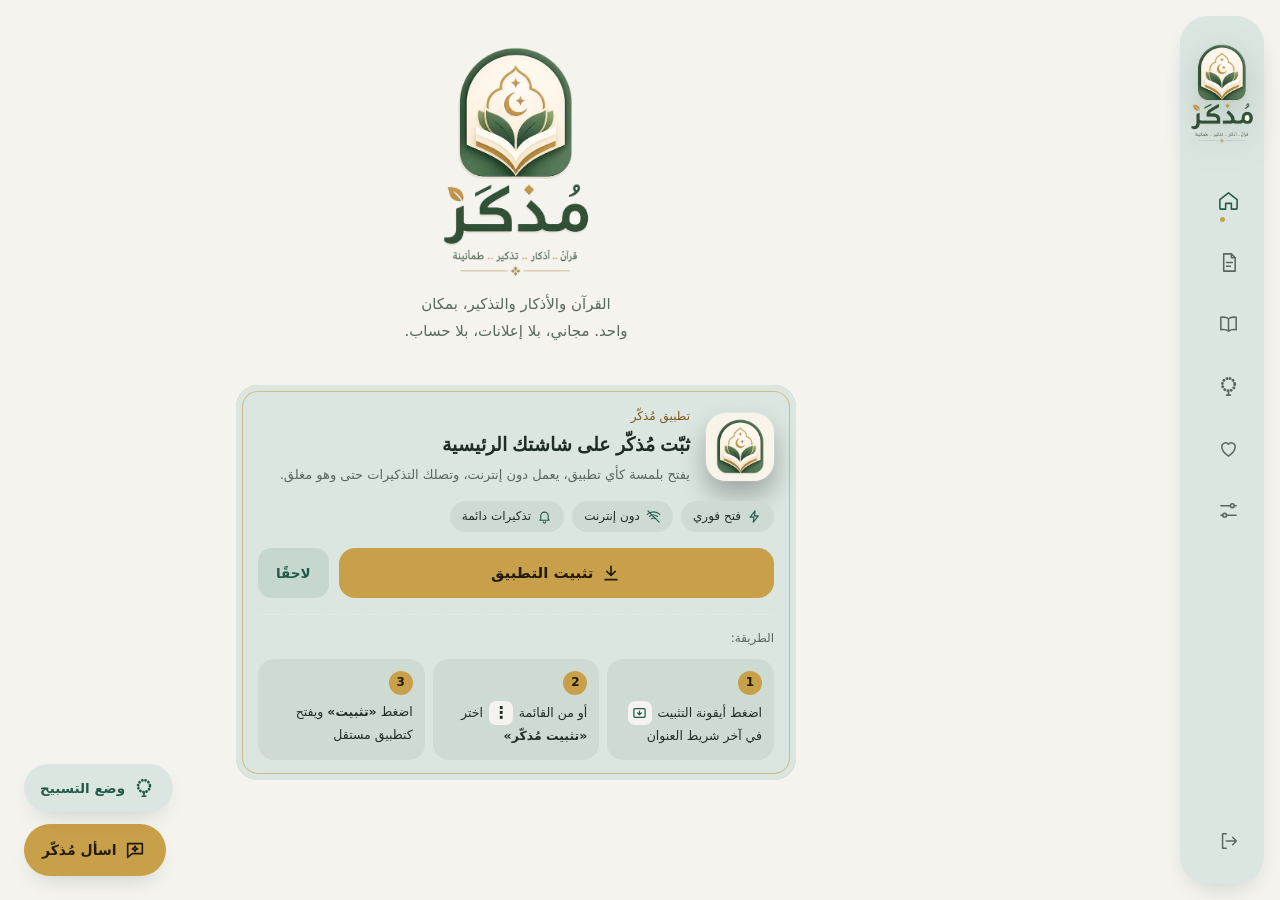
==== commit b16e79d1: "Add files via upload" ====
--- a/index.html
+++ b/index.html
@@ -3,6 +3,10 @@
 <head>
     <meta charset="UTF-8">
     <meta name="viewport" content="width=device-width, initial-scale=1.0, viewport-fit=cover">
+    <!-- الإصدار 32 (الأمان): المتصفح ما بيشغّل غير سكربتات التطبيق نفسه، وما بيتصل إلا بالسيرفر ومصادر القرآن والتفسير والخطوط.
+         فحتى لو انحشر كود بنص ما، ما بيشتغل ولا بيقدر يبعت بيانات لبرّا. أي مصدر جديد (API، خط، صور) لازم ينضاف هون. -->
+    <meta http-equiv="Content-Security-Policy" content="default-src 'self'; script-src 'self'; style-src 'self' 'unsafe-inline' https://fonts.googleapis.com; font-src 'self' data: https://fonts.gstatic.com; img-src 'self' data: blob:; media-src 'self' data: blob:; connect-src 'self' https://mudhakkir-push.bader-bm-2000.workers.dev https://api.alquran.cloud https://api.quran.com https://quranenc.com https://cdn.jsdelivr.net https://static.qurancdn.com https://verses.quran.foundation; worker-src 'self'; manifest-src 'self'; frame-src 'none'; object-src 'none'; base-uri 'self'; form-action 'self'">
+    <meta name="referrer" content="strict-origin-when-cross-origin">
     <meta name="theme-color" content="#F4F3EE">
     <title>مُذكّر | التطبيق الشامل للقرآن الكريم والأذكار</title>
     <meta name="description" content="مُذكّر: وردك اليومي من القرآن الكريم، والمصحف بالتجويد والتفسير، وأذكار الصباح والمساء بأدلّتها، ومسبحة، وتذكيرات تصلك حتى والتطبيق مغلق. مجاني وبلا إعلانات.">
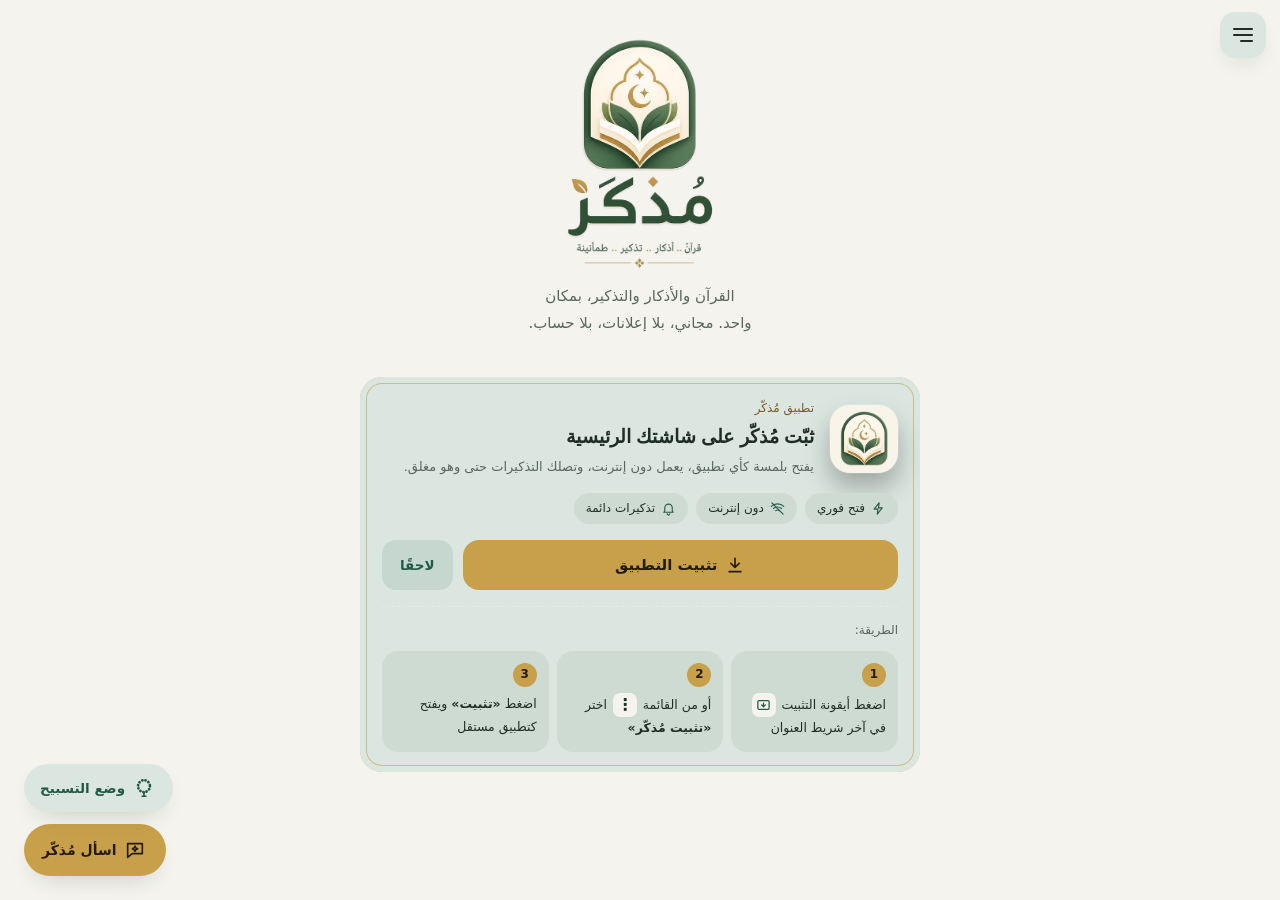
==== commit fc3f276d: "Add files via upload" ====
--- a/index.html
+++ b/index.html
@@ -1,1091 +1,1118 @@
-<!DOCTYPE html>
-<html lang="ar" dir="rtl">
-<head>
-    <meta charset="UTF-8">
-    <meta name="viewport" content="width=device-width, initial-scale=1.0, viewport-fit=cover">
-    <!-- الإصدار 32 (الأمان): المتصفح ما بيشغّل غير سكربتات التطبيق نفسه، وما بيتصل إلا بالسيرفر ومصادر القرآن والتفسير والخطوط.
-         فحتى لو انحشر كود بنص ما، ما بيشتغل ولا بيقدر يبعت بيانات لبرّا. أي مصدر جديد (API، خط، صور) لازم ينضاف هون. -->
-    <meta http-equiv="Content-Security-Policy" content="default-src 'self'; script-src 'self'; style-src 'self' 'unsafe-inline' https://fonts.googleapis.com; font-src 'self' data: https://fonts.gstatic.com; img-src 'self' data: blob:; media-src 'self' data: blob:; connect-src 'self' https://mudhakkir-push.bader-bm-2000.workers.dev https://api.alquran.cloud https://api.quran.com https://quranenc.com https://cdn.jsdelivr.net https://static.qurancdn.com https://verses.quran.foundation; worker-src 'self'; manifest-src 'self'; frame-src 'none'; object-src 'none'; base-uri 'self'; form-action 'self'">
-    <meta name="referrer" content="strict-origin-when-cross-origin">
-    <meta name="theme-color" content="#F4F3EE">
-    <title>مُذكّر | التطبيق الشامل للقرآن الكريم والأذكار</title>
-    <meta name="description" content="مُذكّر: وردك اليومي من القرآن الكريم، والمصحف بالتجويد والتفسير، وأذكار الصباح والمساء بأدلّتها، ومسبحة، وتذكيرات تصلك حتى والتطبيق مغلق. مجاني وبلا إعلانات.">
-    <meta property="og:title" content="مُذكّر · القرآن والأذكار">
-    <meta property="og:description" content="وردك اليومي، والمصحف، والأذكار، والمسبحة، وتذكيرات تصلك في وقتها.">
-    <meta property="og:locale" content="ar_AR">
-    
-    <!-- Google Fonts -->
-    <link rel="preconnect" href="https://fonts.googleapis.com">
-    <link rel="preconnect" href="https://fonts.gstatic.com" crossorigin>
-    <link href="https://fonts.googleapis.com/css2?family=Readex+Pro:wght@300..700&family=Noto+Kufi+Arabic:wght@500;600;700&family=Amiri+Quran&family=Amiri:wght@400;700&family=Noto+Naskh+Arabic:wght@400;600;700&family=Scheherazade+New:wght@400;700&display=swap" rel="stylesheet">
-
-    <!-- Web App Manifest -->
-    <link rel="manifest" href="manifest.json">
-    <link rel="icon" type="image/png" href="assets/img/favicon-64.png">
-    <link rel="apple-touch-icon" href="assets/img/apple-touch-icon.png">
-
-    <!-- التنسيقات: الترتيب مهم (كل ملف يعدّل على ما قبله) -->
-    <link rel="stylesheet" href="assets/css/01-base.css">
-    <link rel="stylesheet" href="assets/css/02-reader-and-palette.css">
-    <link rel="stylesheet" href="assets/css/03-home-and-wird.css">
-    <link rel="stylesheet" href="assets/css/04-brand-and-effects.css">
-    <link rel="stylesheet" href="assets/css/05-viewer-reminders-picker.css">
-    <link rel="stylesheet" href="assets/css/06-immersive-and-mobile.css">
-    <link rel="stylesheet" href="assets/css/07-design.css">
-    <link rel="stylesheet" href="assets/css/08-quran-tools.css">
-    <link rel="stylesheet" href="assets/css/09-assistant.css">
-    <link rel="stylesheet" href="assets/css/10-atmosphere.css">
-    <link rel="stylesheet" href="assets/css/11-refresh.css">
-    <link rel="stylesheet" href="assets/css/12-pages.css">
-    <link rel="stylesheet" href="assets/css/13-mushaf-and-motion.css">
-    <link rel="stylesheet" href="assets/css/14-performance.css">
-    <link rel="stylesheet" href="assets/css/15-look.css">
-    <link rel="stylesheet" href="assets/css/16-layout.css">
-    <link rel="stylesheet" href="assets/css/17-mushaf.css">
-    <link rel="stylesheet" href="assets/css/18-screen.css">
-    <link rel="stylesheet" href="assets/css/19-feedback.css">
-    <link rel="stylesheet" href="assets/css/20-cards.css">
+<!DOCTYPE html>
+<html lang="ar" dir="rtl">
+<head>
+    <meta charset="UTF-8">
+    <meta name="viewport" content="width=device-width, initial-scale=1.0, viewport-fit=cover">
+    <!-- الإصدار 32 (الأمان): المتصفح ما بيشغّل غير سكربتات التطبيق نفسه، وما بيتصل إلا بالسيرفر ومصادر القرآن والتفسير والخطوط.
+         فحتى لو انحشر كود بنص ما، ما بيشتغل ولا بيقدر يبعت بيانات لبرّا. أي مصدر جديد (API، خط، صور) لازم ينضاف هون. -->
+    <meta http-equiv="Content-Security-Policy" content="default-src 'self'; script-src 'self'; style-src 'self' 'unsafe-inline' https://fonts.googleapis.com; font-src 'self' data: https://fonts.gstatic.com; img-src 'self' data: blob:; media-src 'self' data: blob: https://everyayah.com; connect-src 'self' https://everyayah.com https://mudhakkir-push.bader-bm-2000.workers.dev https://api.alquran.cloud https://api.quran.com https://quranenc.com https://cdn.jsdelivr.net https://static.qurancdn.com https://verses.quran.foundation; worker-src 'self'; manifest-src 'self'; frame-src 'none'; object-src 'none'; base-uri 'self'; form-action 'self'">
+    <meta name="referrer" content="strict-origin-when-cross-origin">
+    <meta name="theme-color" content="#F4F3EE">
+    <title>مُذكّر | التطبيق الشامل للقرآن الكريم والأذكار</title>
+    <meta name="description" content="مُذكّر: وردك اليومي من القرآن الكريم، والمصحف بالتجويد والتفسير، وأذكار الصباح والمساء بأدلّتها، ومسبحة، وتذكيرات تصلك حتى والتطبيق مغلق. مجاني وبلا إعلانات.">
+    <meta property="og:title" content="مُذكّر · القرآن والأذكار">
+    <meta property="og:description" content="وردك اليومي، والمصحف، والأذكار، والمسبحة، وتذكيرات تصلك في وقتها.">
+    <meta property="og:locale" content="ar_AR">
+    
+    <!-- Google Fonts -->
+    <link rel="preconnect" href="https://fonts.googleapis.com">
+    <link rel="preconnect" href="https://fonts.gstatic.com" crossorigin>
+    <link href="https://fonts.googleapis.com/css2?family=Readex+Pro:wght@300..700&family=Noto+Kufi+Arabic:wght@500;600;700&family=Amiri+Quran&family=Amiri:wght@400;700&family=Noto+Naskh+Arabic:wght@400;600;700&family=Scheherazade+New:wght@400;700&display=swap" rel="stylesheet">
+
+    <!-- Web App Manifest -->
+    <link rel="manifest" href="manifest.json">
+    <link rel="icon" type="image/png" href="assets/img/favicon-64.png">
+    <link rel="apple-touch-icon" href="assets/img/apple-touch-icon.png">
+
+    <!-- التنسيقات: الترتيب مهم (كل ملف يعدّل على ما قبله) -->
+    <link rel="stylesheet" href="assets/css/01-base.css">
+    <link rel="stylesheet" href="assets/css/02-reader-and-palette.css">
+    <link rel="stylesheet" href="assets/css/03-home-and-wird.css">
+    <link rel="stylesheet" href="assets/css/04-brand-and-effects.css">
+    <link rel="stylesheet" href="assets/css/05-viewer-reminders-picker.css">
+    <link rel="stylesheet" href="assets/css/06-immersive-and-mobile.css">
+    <link rel="stylesheet" href="assets/css/07-design.css">
+    <link rel="stylesheet" href="assets/css/08-quran-tools.css">
+    <link rel="stylesheet" href="assets/css/09-assistant.css">
+    <link rel="stylesheet" href="assets/css/10-atmosphere.css">
+    <link rel="stylesheet" href="assets/css/11-refresh.css">
+    <link rel="stylesheet" href="assets/css/12-pages.css">
+    <link rel="stylesheet" href="assets/css/13-mushaf-and-motion.css">
+    <link rel="stylesheet" href="assets/css/14-performance.css">
+    <link rel="stylesheet" href="assets/css/15-look.css">
+    <link rel="stylesheet" href="assets/css/16-layout.css">
+    <link rel="stylesheet" href="assets/css/17-mushaf.css">
+    <link rel="stylesheet" href="assets/css/19-feedback.css">
+    <link rel="stylesheet" href="assets/css/20-cards.css">
     <link rel="stylesheet" href="assets/css/21-new-look.css">
-</head>
-<body>
-
-<script src="assets/js/preload-theme.js"></script>
-<div class="splash" id="splash" aria-hidden="true"><div class="brand-logo"></div></div>
-<script src="assets/js/splash.js"></script>
-
-<svg width="0" height="0" style="position:absolute" aria-hidden="true" focusable="false"><symbol id="khatam" viewBox="0 0 100 100"><g fill="none" stroke="currentColor" stroke-width=".5"><rect x="18" y="18" width="64" height="64"/><rect x="18" y="18" width="64" height="64" transform="rotate(45 50 50)"/><g transform="translate(50 50) scale(.62) translate(-50 -50)"><rect x="18" y="18" width="64" height="64"/><rect x="18" y="18" width="64" height="64" transform="rotate(45 50 50)"/></g><g transform="translate(50 50) scale(.34) translate(-50 -50)"><rect x="18" y="18" width="64" height="64"/><rect x="18" y="18" width="64" height="64" transform="rotate(45 50 50)"/></g></g></symbol></svg>
-<!-- الخلفية (ج5، الإصدار 15): لون سادة + مشربية بالزاوية وضو ذهبي بيتنفّس (بيبنيهن fx.js) -->
-<div class="ambient" aria-hidden="true"></div>
-
-<div class="app-shell">
-    <!-- الشريط الجانبي -->
-    <aside class="sidebar" aria-label="التنقل الرئيسي">
-        <button class="brand-mark" data-target="home" aria-label="مُذكّر – الرئيسية"><span class="brand-logo" role="img" aria-label="شعار مُذكّر"></span></button>
-        <nav class="side-nav">
-            <span class="nav-pill" id="nav-pill" aria-hidden="true"></span>
-            <button class="side-link active" data-target="home"><small>الرئيسية</small><svg viewBox="0 0 24 24" fill="none" stroke="currentColor" stroke-width="1.6" stroke-linecap="round" stroke-linejoin="round" aria-hidden="true" ><path d="M3 11l9-7 9 7v9a1 1 0 0 1-1 1h-5v-6H9v6H4a1 1 0 0 1-1-1z"/></svg></button>
-            <button class="side-link" data-target="adhkar"><small>الأذكار</small><svg viewBox="0 0 24 24" fill="none" stroke="currentColor" stroke-width="1.6" stroke-linecap="round" stroke-linejoin="round" aria-hidden="true" ><path d="M7 3h8l4 4v14H7z"/><path d="M15 3v4h4"/><path d="M10 12h6M10 16h4"/></svg></button>
-            <button class="side-link" data-target="quran"><small>القرآن</small><svg viewBox="0 0 24 24" fill="none" stroke="currentColor" stroke-width="1.6" stroke-linecap="round" stroke-linejoin="round" aria-hidden="true" ><path d="M12 6c-2-1.5-5-2-8-1.5v13c3-.5 6 0 8 1.5 2-1.5 5-2 8-1.5v-13c-3-.5-6 0-8 1.5zM12 6v13"/></svg></button>
-            <button class="side-link" data-target="tasbih"><small>التسبيح</small><svg viewBox="0 0 24 24" fill="none" stroke="currentColor" stroke-width="1.6" stroke-linecap="round" stroke-linejoin="round" aria-hidden="true" ><circle cx="12" cy="10" r="6.5" stroke-width="3" stroke-dasharray="0.1 3.4"/><path d="M12 16.5v4.5M10 21h4"/></svg></button>
-            <button class="side-link" data-target="my-adhkar"><small>أذكاري</small><svg viewBox="0 0 24 24" fill="none" stroke="currentColor" stroke-width="1.6" stroke-linecap="round" stroke-linejoin="round" aria-hidden="true" ><path d="M12 20s-7-4.5-7-10a4 4 0 0 1 7-2.5A4 4 0 0 1 19 10c0 5.5-7 10-7 10z"/></svg></button>
-            <button class="side-link" data-target="settings"><small>الإعدادات</small><svg viewBox="0 0 24 24" fill="none" stroke="currentColor" stroke-width="1.6" stroke-linecap="round" stroke-linejoin="round" aria-hidden="true" ><path d="M4 7h10M18 7h2M4 17h2M10 17h10"/><circle cx="16" cy="7" r="2"/><circle cx="8" cy="17" r="2"/></svg></button>
-        </nav>
-        <button class="logout" aria-label="تسجيل الخروج"><svg viewBox="0 0 24 24" fill="none" stroke="currentColor" stroke-width="1.6" stroke-linecap="round" stroke-linejoin="round" aria-hidden="true" ><path d="M9 4H5v16h4M16 8l4 4-4 4M20 12H9"/></svg></button>
-    </aside>
-
-    <!-- المحتوى الرئيسي -->
-    <main class="main-content">
-        
-        <!-- 1. الصفحة الرئيسية -->
-        <section id="page-home" class="page-view active-page">
-            <div class="brand-logo home-logo" role="img" aria-label="شعار مُذكّر"></div>
-            <!-- الإصدار 30 (معرض الرئيسية): بالمتصفح الرئيسية بتصير صفحة التثبيت بس (install.js بيحط #page-home.is-install).
-                 «لاحقًا» بترجّع «يومك»، وبالتطبيق المثبّت ما بتبين أبدًا -->
-            <div class="web-hero">
-                <img class="web-logo web-logo-light" src="assets/img/logo-light.webp" alt="مُذكّر" width="380" height="591" decoding="async">
-                <img class="web-logo web-logo-dark" src="assets/img/logo-dark.webp" alt="مُذكّر" width="380" height="591" decoding="async">
-                <p>القرآن والأذكار والتذكير، بمكان واحد. مجاني، بلا إعلانات، بلا حساب.</p>
-            </div>
-            <!-- الإصدار 28 (من «ورشة مُذكّر»): رسالة إلك ← التحية ← زر التسبيح ← سطر الورد ← يوم مميز ← ثبّت التطبيق -->
-            <!-- ر2 «وصلك رد على ملاحظتك» وع1 إعلان من فريق مُذكّر (feedback.js) -->
-            <div class="home-notes" id="home-notes" hidden></div>
-            <header class="home-intro">
-                <div><p class="eyebrow">لوحتك اليومية في مُذكّر</p><h1 id="home-greeting"><b id="greeting-word">مرحباً</b><span id="greeting-name-wrap" hidden>، <button class="greeting-name" id="greeting-name" type="button" title="تعديل الاسم"></button></span></h1></div>
-                <div class="home-tools">
-                    <div class="home-date"><i></i><span class="hd-lines"><span id="home-date-label">اليوم · —</span><small class="home-hijri" id="home-hijri" hidden></small></span></div>
-                    <!-- شاشة مُذكّر (screen.js): الساعة وورد اليوم وذكر الوقت بملء الشاشة -->
-                    <button class="theme-quick screen-quick" id="screen-open" data-open-screen type="button" aria-label="شاشة مُذكّر: الساعة وورد اليوم بملء الشاشة" title="شاشة مُذكّر"><svg viewBox="0 0 24 24" fill="none" stroke="currentColor" stroke-width="1.8" stroke-linecap="round" stroke-linejoin="round" aria-hidden="true"><rect x="3" y="4.5" width="18" height="12" rx="2"/><path d="M9 20.5h6M12 16.5v4"/><path d="M8.5 10.5h3M8.5 10.5V8"/></svg></button>
-                    <button class="theme-quick" id="theme-quick" type="button" aria-label="تبديل الوضع الفاتح والداكن" title="فاتح / داكن">
-                        <span class="tq-cube"><svg class="tq-sun" viewBox="0 0 24 24" fill="none" stroke="currentColor" stroke-width="1.8" stroke-linecap="round" aria-hidden="true"><circle cx="12" cy="12" r="4"/><path d="M12 2v2M12 20v2M2 12h2M20 12h2M4.9 4.9l1.4 1.4M17.7 17.7l1.4 1.4M4.9 19.1l1.4-1.4M17.7 6.3l1.4-1.4"/></svg><svg class="tq-moon" viewBox="0 0 24 24" fill="none" stroke="currentColor" stroke-width="1.8" stroke-linecap="round" stroke-linejoin="round" aria-hidden="true"><path d="M20 14.5A8 8 0 1 1 9.5 4a6.5 6.5 0 0 0 10.5 10.5z"/></svg></span>
-                    </button>
-                </div>
-            </header>
-
-            <section class="home-dashboard" aria-label="لوحة التحكم اليومية">
-                <!-- ر2 «يومك» (الإصدار 30): أربع محطات باليوم، بيكتبها home.js ← DayPath -->
-                <section class="day-path" id="day-path" aria-labelledby="dp-title">
-                    <div class="dp-head">
-                        <div class="dp-ring" id="dp-ring" aria-hidden="true"><span id="dp-count">0/4</span></div>
-                        <div><h2 id="dp-title">يومك</h2><p id="dp-line">يومك لسا ببدايتو</p></div>
-                    </div>
-                    <ol class="dp-steps" id="dp-steps" aria-label="محطات يومك"></ol>
-                </section>
-                <article class="home-card dhikr-card">
-                    <span class="card-kicker">الذِكر التفاعلي التالي</span>
-                    <h2 id="dhikr-card-title">خذ لحظة للذكر</h2>
-                    <p class="dhikr-copy" id="dhikr-card-text">سُبْحَانَ اللَّهِ وَبِحَمْدِهِ</p>
-                    <div class="dhikr-meta"><span class="dhikr-source" id="dhikr-card-source">ذكر مقترح لك الآن</span><div class="dhikr-meta-actions"><button class="sound-toggle" id="tasbih-sound-toggle" type="button" aria-pressed="true">الصوت: تشغيل</button><button class="dhikr-next" id="dhikr-next-btn" type="button">ذكر آخر ↻</button></div></div>
-                    <button class="tasbih-orb" id="tasbih-orb" type="button" aria-label="تسبيح سريع، اضغط للعد"><span id="tasbih-count">0</span><small>اضغط للتسبيح · +1</small></button>
-                    <span class="tasbih-float" id="tasbih-float">+1</span>
-                </article>
-                <!-- ورد اليوم «سطر» (الورشة): كبسة بتفتح صفحة القرآن. الأرقام بيكتبها wird.js -->
-                <!-- الإصدار 30: الورد صار محطة بـ «يومك»، فهالسطر مخفي (wird.js لسا بيكتب بعناصرو) -->
-                <article class="home-card progress-card hw-card" hidden>
-                    <button class="hw-row nav-btn" data-target="quran" data-tab="wird-now" type="button">
-                        <span class="hw-ic" aria-hidden="true"><svg viewBox="0 0 24 24" fill="none" stroke="currentColor" stroke-width="1.7" stroke-linecap="round" stroke-linejoin="round"><path d="M12 6c-2-1.5-5-2-8-1.5V19c3-.5 6 0 8 1.5 2-1.5 5-2 8-1.5V4.5C17 4 14 4.5 12 6z"/><path d="M12 6v14.5"/></svg></span>
-                        <span class="hw-txt"><b>ورد اليوم</b><small><span id="dashboard-resume-surah">—</span> · <span id="dashboard-resume-meta"></span></small></span>
-                        <strong class="hw-pct" id="dashboard-progress-percent">0٪</strong>
-                    </button>
-                    <div class="progress-track hw-track"><span id="dashboard-progress-bar"></span></div>
-                    <!-- عناصر بيكتب فيها wird.js وhome.js وextras.js: مخفية بالرئيسية الجديدة (الأسبوع انخفى بالورشة) -->
-                    <div class="hw-hidden" hidden>
-                        <span id="dashboard-wird-label">وردك القرآني</span><strong id="dashboard-quran-page">—</strong>
-                        <p class="daily-stats-line" id="daily-stats-line">إحصائية اليوم: لم تبدأ بعد</p>
-                        <ol class="week-log" id="week-log" aria-label="إنجازك في آخر 7 أيام"></ol>
-                    </div>
-                </article>
-            </section>
-
-            <!-- إ4 يوم مميز بالتقويم الهجري (الأيام البيض، عاشوراء، عرفة، العشر، العيدين…) -->
-            <section class="hijri-card" id="hijri-card" hidden aria-live="polite">
-                <span class="hc-icon" aria-hidden="true">۞</span>
-                <div><b id="hijri-card-title"></b><small id="hijri-card-text"></small></div>
-            </section>
-
-            <!-- يوم الجمعة: تظهر يوم الجمعة فقط (ويمكن إيقافها من الإعدادات) -->
-            <section class="friday-card" id="friday-card" hidden aria-labelledby="friday-title">
-                <div class="fc-icon" aria-hidden="true"><svg viewBox="0 0 24 24" fill="none" stroke="currentColor" stroke-width="1.6" stroke-linecap="round" stroke-linejoin="round"><path d="M4 21V12a8 6 0 0 1 16 0v9M2 21h20M12 2v3M9 21v-4a3 3 0 0 1 6 0v4"/></svg></div>
-                <div class="fc-copy">
-                    <span class="fc-kicker">جمعة مباركة</span>
-                    <h2 id="friday-title">سورة الكهف والصلاة على النبي ﷺ</h2>
-                    <p>«من قرأ سورة الكهف يوم الجمعة أضاء له من النور ما بين الجمعتين» <small>رواه الحاكم والبيهقي، وصححه الألباني في صحيح الجامع (6470)</small></p>
-                </div>
-                <button class="primary-button" id="friday-read" type="button">اقرأ الكهف</button>
-            </section>
-
-            <!-- تثبيت التطبيق: زر بضغطة واحدة + الطريقة تحته (يختفي داخل التطبيق المثبّت) -->
-            <section class="install-card" data-install-card data-install-box hidden aria-labelledby="install-title">
-                <div class="ic-glow" aria-hidden="true"></div>
-                <div class="ic-head">
-                    <img class="ic-icon" src="assets/img/icon-192.webp" alt="" width="68" height="68" decoding="async">
-                    <div class="ic-copy">
-                        <span class="ic-kicker">تطبيق مُذكّر</span>
-                        <h2 id="install-title">ثبّت مُذكّر على شاشتك الرئيسية</h2>
-                        <p>يفتح بلمسة كأي تطبيق، يعمل دون إنترنت، وتصلك التذكيرات حتى وهو مغلق.</p>
-                    </div>
-                </div>
-                <ul class="ic-perks" aria-label="مزايا التطبيق">
-                    <li><svg viewBox="0 0 24 24" fill="none" stroke="currentColor" stroke-width="1.8" stroke-linecap="round" stroke-linejoin="round" aria-hidden="true"><path d="M13 3L5 13h6l-1 8 8-10h-6z"/></svg>فتح فوري</li>
-                    <li><svg viewBox="0 0 24 24" fill="none" stroke="currentColor" stroke-width="1.8" stroke-linecap="round" stroke-linejoin="round" aria-hidden="true"><path d="M2 8.5a15 15 0 0 1 20 0M5.5 12a10 10 0 0 1 13 0M9 15.5a5 5 0 0 1 6 0"/><path d="M3 3l18 18"/></svg>دون إنترنت</li>
-                    <li><svg viewBox="0 0 24 24" fill="none" stroke="currentColor" stroke-width="1.8" stroke-linecap="round" stroke-linejoin="round" aria-hidden="true"><path d="M6 16V11a6 6 0 0 1 12 0v5l1.5 2h-15z"/><path d="M10 20.5a2 2 0 0 0 4 0"/></svg>تذكيرات دائمة</li>
-                </ul>
-                <div class="ic-actions">
-                    <button class="ic-btn" type="button" data-install><svg viewBox="0 0 24 24" fill="none" stroke="currentColor" stroke-width="2" stroke-linecap="round" stroke-linejoin="round" aria-hidden="true"><path d="M12 4v11M7 10l5 5 5-5"/><path d="M5 20h14"/></svg>تثبيت التطبيق</button>
-                    <button class="ic-later" type="button" data-install-later>لاحقًا</button>
-                </div>
-                <div class="ic-how" data-install-how>
-                    <span class="ic-how-title" data-install-how-title>الطريقة:</span>
-                    <ol class="ic-steps" data-install-steps></ol>
-                </div>
-                <p class="ic-note" data-install-note hidden></p>
-            </section>
-
-            <!-- «بطاقة الوقت» انخفت بالورشة (الإصدار 28). باقية مخفية لأنو time-context.js بيكتب فيها -->
-            <section class="smart-section" hidden>
-                <div class="section-title"><div><span class="soft-label">اقتراح يتكيّف مع وقتك</span><h2>الأذكار الذكية حسب الوقت</h2></div><span class="time-context" id="smart-time-context">الآن</span></div>
-                <article class="home-card smart-card">
-                    <div class="smart-copy"><div class="smart-icon" id="smart-icon" aria-hidden="true">☼</div><div><h3 id="smart-title">أذكار الصباح</h3><p id="smart-description">ابدأ يومك بذكرٍ يشرح الصدر ويمنحك سكينة.</p></div></div>
-                    <button class="primary-button nav-btn" data-target="adhkar" type="button" id="smart-action">فتح أذكار الصباح <span>←</span></button>
-                </article>
-            </section>
-
-            <div class="home-footer-note"><span>مُذكّر · تذكيرك بالخير يغيّر يومك</span><span>وقليل دائم خير من كثير منقطع</span></div>
-        </section>
-
-        <!-- 2. صفحة الأذكار الشاملة -->
-        <section id="page-adhkar" class="page-view">
-            <header class="page-header">
-                <div><h1>الأذكار</h1><p class="page-lead">اختر حسب وقتك، واقرأ بهدوء وطمأنينة</p></div>
-            </header>
-
-            <div class="search-box"><svg viewBox="0 0 24 24" fill="none" stroke="currentColor" stroke-width="1.7" stroke-linecap="round" stroke-linejoin="round" aria-hidden="true"><circle cx="11" cy="11" r="6.5"/><path d="M20 20l-4.2-4.2"/></svg><input id="adhkar-search" type="search" placeholder="ابحث في الأذكار..." aria-label="البحث في الأذكار"></div>
-
-            <!-- الإصدار 28 (الورشة): «كمّل من وين وقفت». بتطلع بس إذا في قسم ما خلص (adhkar-viewer.js) -->
-            <button class="adhkar-resume" id="adhkar-resume" type="button" hidden>
-                <span class="ar-txt"><small>كمّل من وين وقفت</small><b id="adhkar-resume-title">—</b><small id="adhkar-resume-sub"></small></span>
-                <span class="ar-go">كمّل</span>
-                <span class="ar-track" aria-hidden="true"><i id="adhkar-resume-bar"></i></span>
-            </button>
-
-            <!-- ذ3 (الإصدار 15): رفوف — حسب وقتك (يلي وقته هلق أول شي، time-context.js ← orderShelf)، بعد العبادات، والمناسبات -->
-            <section class="content-section adhkar-shelves" id="adhkar-categories-section">
-                <h2 class="shelf-t">حسب وقتك</h2>
-                <div class="shelf" id="time-shelf">
-                    <article class="category-card shelf-card morning" role="button" tabindex="0" data-adhkar-group="morning" data-slot="morning"><span><svg viewBox="0 0 24 24" fill="none" stroke="currentColor" stroke-width="1.6" stroke-linecap="round" stroke-linejoin="round" aria-hidden="true"><circle cx="12" cy="12" r="4"/><path d="M12 3v2M12 19v2M3 12h2M19 12h2M5.6 5.6L7 7M17 17l1.4 1.4M5.6 18.4L7 17M17 7l1.4-1.4"/></svg></span><small class="sc-when">بعد الفجر</small><strong>أذكار الصباح</strong></article>
-                    <article class="category-card shelf-card evening" role="button" tabindex="0" data-adhkar-group="evening" data-slot="evening"><span><svg viewBox="0 0 24 24" fill="none" stroke="currentColor" stroke-width="1.6" stroke-linecap="round" stroke-linejoin="round" aria-hidden="true"><path d="M20 14a8 8 0 1 1-10-10 6.500 6.500 0 0 0 10 10z"/></svg></span><small class="sc-when">بعد العصر</small><strong>أذكار المساء</strong></article>
-                    <article class="category-card shelf-card sleep" role="button" tabindex="0" data-adhkar-group="sleep" data-slot="sleep"><span><svg viewBox="0 0 24 24" fill="none" stroke="currentColor" stroke-width="1.6" stroke-linecap="round" stroke-linejoin="round" aria-hidden="true"><path d="M3 18v-7h18v7M3 15h18M6 11V8h5v3"/></svg></span><small class="sc-when">قبل النوم</small><strong>أذكار النوم</strong></article>
-                    <article class="category-card shelf-card wake" role="button" tabindex="0" data-adhkar-group="wake" data-slot="wake"><span><svg viewBox="0 0 24 24" fill="none" stroke="currentColor" stroke-width="1.6" stroke-linecap="round" stroke-linejoin="round" aria-hidden="true"><path d="M3 18h18M7 18a5 5 0 0 1 10 0"/><path d="M12 5v3M5.6 9.6l1.6 1.6M18.4 9.6l-1.6 1.6"/></svg></span><small class="sc-when">عند الاستيقاظ</small><strong>أذكار الاستيقاظ</strong></article>
-                </div>
-                <h2 class="shelf-t">الصلاة والذكر</h2>
-                <div class="glist">
-                    <!-- الإصدار 32: أدعية الاستفتاح -->
-                    <article class="category-card glist-row" role="button" tabindex="0" data-adhkar-group="istiftah"><strong>أدعية الاستفتاح</strong><small>أول الصلاة بعد تكبيرة الإحرام</small></article>
-                    <article class="category-card glist-row" role="button" tabindex="0" data-adhkar-group="post_prayer"><strong>أذكار بعد الصلاة</strong><small>أذكار ودعاء بعد كل صلاة</small></article>
-                    <article class="category-card glist-row" role="button" tabindex="0" data-adhkar-group="praise"><strong>تسبيح واستغفار</strong><small>فضل الذكر العظيم</small></article>
-                </div>
-                <h2 class="shelf-t">المناسبات</h2>
-                <div class="sit-chips">
-                    <button type="button" class="sit-chip" data-adhkar-group="sit-anger">عند الغضب</button>
-                    <button type="button" class="sit-chip" data-adhkar-group="sit-worry">الهمّ والحزن</button>
-                    <button type="button" class="sit-chip" data-adhkar-group="sit-travel">السفر</button>
-                    <button type="button" class="sit-chip" data-adhkar-group="sit-rain">المطر</button>
-                    <button type="button" class="sit-chip" data-adhkar-group="sit-sick">المرض</button>
-                    <button type="button" class="sit-chip" data-adhkar-group="sit-food">الطعام</button>
-                    <button type="button" class="sit-chip" data-adhkar-group="sit-leave-home">الخروج من المنزل</button>
-                    <button type="button" class="sit-chip is-all" data-situations>كل المناسبات ←</button>
-                </div>
-            </section>
-
-            <!-- عارض الأذكار: صفحة لكل ذكر مع الدليل -->
-            <section class="adhkar-detail" id="adhkar-detail" role="dialog" aria-modal="true" aria-labelledby="adhkar-detail-title" hidden>
-                <div class="dk-head">
-                    <button class="dk-back" type="button" id="adhkar-back" aria-label="العودة للأقسام"><svg viewBox="0 0 24 24" fill="none" stroke="currentColor" stroke-width="2" stroke-linecap="round" stroke-linejoin="round" aria-hidden="true"><path d="M9 6l6 6-6 6"/></svg><span>الأقسام</span></button>
-                    <h2 id="adhkar-detail-title">أذكار الصباح</h2>
-                    <div class="dk-end">
-                        <!-- صنع بطاقة من الذكر المفتوح (cards.js) -->
-                        <button class="dk-card" type="button" id="dk-card" aria-label="صنع بطاقة من هالذكر" title="صنع بطاقة"><svg viewBox="0 0 24 24" fill="none" stroke="currentColor" stroke-width="1.8" stroke-linecap="round" stroke-linejoin="round" aria-hidden="true"><rect x="6" y="2.5" width="12" height="19" rx="2.5"/><path d="M6 16l3.5-3.5 3 3 2-2 3.5 3.5"/><path d="M14.5 6.8a1.6 1.6 0 1 1-1.4 2.4"/></svg></button>
-                        <span class="dk-pager" id="dk-pager" aria-live="polite">1 / 1</span>
-                    </div>
-                    <div class="dk-progress" aria-hidden="true"><span id="dk-progress"></span></div>
-                </div>
-                <div class="dk-stage" id="dk-stage">
-                    <div class="dk-book" id="dk-book"></div>
-                </div>
-                <div class="dk-dock">
-                    <button class="dk-nav" id="dk-prev" type="button" aria-label="الذكر السابق"><svg viewBox="0 0 24 24" fill="none" stroke="currentColor" stroke-width="2" stroke-linecap="round" stroke-linejoin="round" aria-hidden="true"><path d="M9 6l6 6-6 6"/></svg></button>
-                    <button class="dk-counter" id="dk-counter" type="button" aria-label="اضغط للعدّ">
-                        <svg viewBox="0 0 100 100" aria-hidden="true"><circle class="dk-ring-bg" cx="50" cy="50" r="45"/><circle class="dk-ring" id="dk-ring" cx="50" cy="50" r="45" pathLength="100"/></svg>
-                        <span id="dk-count">0/1</span>
-                    </button>
-                    <button class="dk-nav" id="dk-next" type="button" aria-label="الذكر التالي"><svg viewBox="0 0 24 24" fill="none" stroke="currentColor" stroke-width="2" stroke-linecap="round" stroke-linejoin="round" aria-hidden="true"><path d="M15 6l-6 6 6 6"/></svg></button>
-                </div>
-                <p class="dk-hint" id="dk-hint">اضغط على الصفحة لإظهار زر العودة · اسحب للتنقّل</p>
-            </section>
-
-            <!-- الأذكار العامة الشاملة الداعمة للتصفح المباشر والبحث -->
-            <section class="content-section" id="adhkar-general-section">
-                <div class="section-title"><div><span class="soft-label">أذكار وتسابيح يومية</span><h2>الأذكار العامة</h2></div></div>
-                <div class="adhkar-list" id="adhkar-list">
-                    <!-- سيتم توليدها ديناميكياً وحفظها كاملاً -->
-                </div>
-            </section>
-            <footer><span>مُذكّر</span><span>أذكارك أقرب مما تتخيل</span></footer>
-        </section>
-
-        <!-- 3. صفحة القرآن (ق3): ختمتي + «تابع الورد» و«افتح المصحف» + ورد اليوم تحتهم -->
-        <section id="page-quran" class="page-view" data-tab="wird">
-            <header class="page-header">
-                <div><h1>القرآن</h1><p class="page-lead" id="quran-lead">ختمتك ووردك اليومي والمصحف</p></div>
-            </header>
-
-            <!-- الإصدار 28 (الورشة): السلسلة + تابع الورد + افتح المصحف بسطر واحد ← ورد اليوم مع آية ← ختمتي ← خيارات الختمة -->
-            <div class="quran-tiles">
-                <div class="q-tile q-streak" aria-live="polite"><svg viewBox="0 0 24 24" fill="none" stroke="currentColor" stroke-width="1.7" stroke-linecap="round" stroke-linejoin="round" aria-hidden="true"><path d="M12 21c4 0 6.5-2.6 6.5-6.3 0-3.7-3-6.2-4.6-9.2-.9 2.2-2.2 3.4-3.6 4.2.2-1.7-.4-3.4-1.3-4.7C7.2 7.6 5.5 10.6 5.5 14.7 5.5 18.4 8 21 12 21z"/></svg><b id="q-streak-n">ابدأ اليوم</b><small id="q-streak-sub">سلسلة الورد</small></div>
-                <button class="q-tile is-primary" id="q-continue" type="button"><svg viewBox="0 0 24 24" fill="none" stroke="currentColor" stroke-width="1.7" stroke-linecap="round" stroke-linejoin="round" aria-hidden="true"><path d="M12 3l1.8 5.4L19 10l-5.2 1.6L12 17l-1.8-5.4L5 10l5.2-1.6z"/></svg><b>تابع الورد</b><small id="q-continue-sub">آية بآية</small></button>
-                <button class="q-tile" id="reader-enter" type="button"><svg viewBox="0 0 24 24" fill="none" stroke="currentColor" stroke-width="1.7" stroke-linecap="round" stroke-linejoin="round" aria-hidden="true"><path d="M12 6c-2-1.5-5-2-8-1.5v13c3-.5 6 0 8 1.5 2-1.5 5-2 8-1.5v-13c-3-.5-6 0-8 1.5zM12 6v13"/></svg><b>افتح المصحف</b><small id="reader-resume">من الصفحة 1</small></button>
-            </div>
-
-            <div class="quran-pane" id="quran-wird">
-            <div class="wird-streak-bar" aria-live="polite">
-                <div class="wird-streak-copy"><span class="streak-flame" aria-hidden="true"><svg viewBox="0 0 24 24" fill="none" stroke="currentColor" stroke-width="1.7" stroke-linecap="round" stroke-linejoin="round" aria-hidden="true"><path d="M12 3l1.8 5.4L19 10l-5.2 1.6L12 17l-1.8-5.4L5 10l5.2-1.6z"/></svg></span><div><strong id="wird-streak-text">استمرارية الورد تبدأ اليوم</strong><small id="wird-streak-sub">أتمم وردك اليوم لتحافظ على سلسلتك</small></div></div>
-                <span class="wird-badge" id="wird-badge">وسام 7 أيام متتالية</span>
-            </div>
-            <section class="quran-hero">
-                <div class="daily-wird-container">
-                    <span class="wird-info-tag">الورد اليومي المخصص</span>
-                    <h2 class="wird-title" id="wird-title-display">سورة البقرة / الجزء الثالث</h2>
-                    <p class="wird-details" id="wird-details-display">عرض آية بآية حسب وردك اليومي</p>
-                    
-                    <div class="wird-progress-wrap" aria-label="تقدم الورد"><div class="wird-progress-meta"><span class="q-moon" id="q-moon" aria-hidden="true"></span><span>تقدم وردك اليوم</span><strong id="wird-progress-label">0 / 10 آيات</strong></div><div class="wird-live-track"><span id="wird-live-progress"></span></div></div>
-                    <div class="wird-summary">
-                        <div class="wird-stat"><strong id="wird-current-aya-num">1</strong><small>الآية الحالية</small></div>
-                        <div class="wird-stat"><strong id="wird-total-target">10</strong><small>صفحات وردك اليوم</small></div>
-                        <div class="wird-stat"><strong id="wird-khatma-display">30 يوماً</strong><small>مدّة الختمة</small></div>
-                    </div>
-
-                    <!-- بطاقة عرض الآية بآية -->
-                    <div class="single-verse-display">
-                        <span class="single-verse-num" id="verse-badge-num">الآية 1</span>
-                        <div class="verse-zoom" role="group" aria-label="حجم خط الآية"><button type="button" data-verse-zoom="-1" aria-label="تصغير خط الآية">أ−</button><button type="button" data-verse-zoom="1" aria-label="تكبير خط الآية">أ+</button></div>
-                        <div class="single-verse-content" id="single-verse-text">
-                            جارٍ تحميل الآية الكريمة...
-                        </div>
-                        <div class="verse-page-note" id="verse-page-note"></div>
-                    </div>
-                    <p class="wird-offline" id="wird-offline" aria-live="polite" hidden></p>
-
-                    <div class="wird-completion-banner" id="wird-finished-msg" role="status"></div>
-
-                    <!-- الإصدار 28: القراية صارت «رزمة بطاقات» بملء الشاشة متل الأذكار (wird.js ← openFocus). الزرّين القدام مخفيين -->
-                    <button class="primary-button wird-open" id="wird-open" type="button">تابع الورد آية بآية</button>
-                    <div class="single-verse-nav">
-                        <button class="primary-button hero-ghost" id="prev-verse-btn" type="button">السابقة</button>
-                        <button class="primary-button wird-complete-btn hero-solid" id="next-verse-btn" type="button">أتممت هذه الآية <span aria-hidden="true">✓</span></button>
-                    </div>
-                    <div class="wird-action-row">
-                        <button class="focus-button" id="wird-page-btn" type="button">أتممت الصفحة</button>
-                        <button class="focus-button" id="wird-reader-btn" type="button">الورد بالمصحف</button>
-                        <button class="focus-button" id="wird-focus-btn" type="button">وضع التركيز</button>
-                        <button class="focus-button" type="button" id="wird-edit-btn">تعديل الورد</button>
-                        <button class="focus-button" id="wird-new-khatma" type="button" hidden>ابدأ ختمة جديدة</button>
-                    </div>
-                </div>
-            </section>
-            
-            <!-- تفاصيل الختمة (بيحدّثها wird.js) -->
-            <section class="khatma-card" hidden>
-                <div class="khatma-head">
-                    <div><h2>ختمة القرآن الكريم</h2></div>
-                    <strong class="khatma-percent" id="khatma-percent">0٪</strong>
-                </div>
-                <div class="khatma-track"><span id="khatma-progress"></span></div>
-                <p class="khatma-meta" id="khatma-meta"></p>
-            </section>
-            </div>
-
-            <!-- «ختمتي»: الأجزاء الـ30 (بيرسمها wird.js) -->
-            <section class="khatma-top" aria-labelledby="kt-title">
-                <div class="kt-head"><h2 id="kt-title">الجزء <span id="kt-juz">1</span> من 30</h2><span class="kt-pct" id="kt-pct">0٪ من الختمة</span></div>
-                <div class="juz-grid" id="juz-grid" aria-hidden="true"></div>
-                <p class="kt-today" id="kt-today">ورد اليوم: —</p>
-            </section>
-
-            <!-- خيارات إضافية: خطة الختمة، المصحف بدون نت (إ3)، المشاركة.
-                 الإصدار 28: «إحصائيات الشهر» و«مشاركة إنجازي» إجوا لهون من الرئيسية (الأسبوع انخفى بالورشة) -->
-            <h2 class="shelf-t">ختمتك</h2>
-            <div class="glist" id="quran-more">
-                <button class="glist-row" type="button" id="q-plan"><strong>خطة الختمة</strong><small id="q-plan-sub">تعديل الورد اليومي</small></button>
-                <button class="glist-row" type="button" id="q-offline"><strong>المصحف بدون نت</strong><small id="q-offline-sub">نزّل المصحف كامل مرة وحدة (حوالي 2 ميغا) ليشتغل بلا نت</small></button>
-                <button class="glist-row" type="button" id="month-open"><strong>إحصائيات الشهر</strong><small>الورد والأذكار والتسبيح بكل يوم</small></button>
-                <button class="glist-row share-trigger" type="button" data-share="wird"><strong>مشاركة الورد</strong><small>صورة جميلة لوردك اليوم</small></button>
-                <button class="glist-row share-trigger" type="button" data-share="achievements"><strong>مشاركة إنجازي</strong><small>ورد اليوم والأذكار والتسبيح بصورة وحدة</small></button>
-            </div>
-            <footer><span>مُذكّر</span><span>وقليل دائم خير من كثير منقطع</span></footer>
-        </section>
-
-        <!-- 4. صفحة التسبيح (tasbih.js): نفس عدّاد بطاقة الرئيسية -->
-        <section id="page-tasbih" class="page-view">
-            <header class="page-header">
-                <div><h1>التسبيح</h1><p class="page-lead tb-stats"><span>مجموع اليوم <strong id="tb-today">0</strong></span><span id="tb-cycle-wrap">الدورة <strong id="tb-cycle">1</strong></span></p></div>
-            </header>
-            <!-- س3 (الإصدار 15): مساحة ضغط كبيرة فيها الذكر والرقم وخط التقدّم، والأدوات سطر تحتها -->
-            <div class="tb-wrap">
-                <button class="tb-orb tb-zone" id="tb-orb" type="button" aria-label="سبّح، اضغط بأي مكان هون للعدّ">
-                    <svg class="tb-ring" viewBox="0 0 100 100" aria-hidden="true" hidden><circle class="tb-ring-bg" cx="50" cy="50" r="46"/><circle class="tb-ring-fg" id="tb-ring" cx="50" cy="50" r="46" pathLength="100"/></svg>
-                    <span class="tb-beads" aria-hidden="true"></span>
-                    <span class="tb-dz" id="tb-dz"></span>
-                    <span class="tb-count" id="tb-count" aria-live="polite">0</span>
-                    <span class="tb-bar" aria-hidden="true"><i id="tb-bar"></i></span>
-                    <small class="tb-of" id="tb-of">من 33</small>
-                    <small class="tb-hint">اضغط بأي مكان هون</small>
-                </button>
-                <div class="tb-chips" id="tb-dhikr" role="radiogroup" aria-label="الذكر"></div>
-                <div class="tb-tools">
-                    <div class="segmented tb-goal" id="tb-goal" role="group" aria-label="العدد"><button type="button" data-goal="33">33</button><button type="button" data-goal="100">100</button><button type="button" data-goal="0">بلا حد</button></div>
-                    <button class="ghost-button" id="tb-sound" type="button" aria-pressed="true">الصوت: تشغيل</button>
-                    <button class="ghost-button" id="tb-reset" type="button">تصفير</button>
-                    <button class="primary-button" id="tb-mode-btn" type="button"><svg viewBox="0 0 24 24" fill="none" stroke="currentColor" stroke-width="1.9" stroke-linecap="round" stroke-linejoin="round" aria-hidden="true"><path d="M4 9V4h5M20 9V4h-5M4 15v5h5M20 15v5h-5"/></svg>ملء الشاشة</button>
-                </div>
-            </div>
-            <footer><span>مُذكّر</span><span>ألا بذكر الله تطمئن القلوب</span></footer>
-        </section>
-
-        <!-- 5. صفحة أذكاري -->
-        <section id="page-my-adhkar" class="page-view">
-            <header class="page-header">
-                <div><h1>أذكاري</h1><p class="page-lead" id="mine-lead">تذكيراتك، تصلك في وقتها</p></div>
-            </header>
-
-            <!-- الإصدار 28 (اللوحة المعتمدة): «خط اليوم» فوق كل شي، والنقطة المضوية هي هلّق (reminders.js ← renderToday) -->
-            <section class="rem-today" id="rem-today" aria-labelledby="rem-today-t">
-                <div class="rt-head"><h2 id="rem-today-t">اليوم</h2><small id="rem-today-sub"></small></div>
-                <ol class="rt-line" id="rem-today-line"></ol>
-                <p class="rt-empty">ما في تذكيرات اليوم. ضيف واحد، أو اختار من «جاهزة بضغطة» تحت.</p>
-                <button class="ghost-button rt-new" id="rem-today-new" type="button">+ تذكير جديد</button>
-            </section>
-
-            <!-- م3 (الإصدار 15): مجموعات — تذكيراتي، الثابتة، الجاهزة (إ1)، وفحص الإشعارات -->
-            <h2 class="shelf-t">تذكيراتي</h2>
-            <div class="glist personal-reminders" id="personal-reminders">
-                <p class="empty-note" id="rem-empty">لا توجد تذكيرات شخصية بعد. أضف تذكيرًا، أو اختر واحدًا جاهزًا من الأسفل.</p>
-                <button class="glist-row add-row" id="rem-new" type="button"><strong>＋ تذكير جديد</strong></button>
-            </div>
-
-            <h2 class="shelf-t">تذكيرات ثابتة</h2>
-            <div class="glist">
-                <article class="personal-reminder is-locked" id="general-reminder-card" data-status="active" data-locked="true">
-                    <div class="personal-copy">
-                        <strong>ذكر عام كل 15 دقيقة</strong>
-                        <p class="rem-status" id="gr-status" aria-live="polite"></p>
-                        <div class="rem-actions"><button class="link-btn" id="gr-test" type="button">جرّب إشعارًا الآن</button></div>
-                    </div>
-                    <label class="switch" title="تفعيل أو إيقاف الإشعارات"><input id="gr-switch" type="checkbox" aria-label="تفعيل إشعارات الأذكار العامة"><span></span></label>
-                </article>
-                <article class="personal-reminder is-locked">
-                    <div class="personal-copy"><strong>تذكير الجمعة</strong><p class="rem-status">صباح الجمعة: سورة الكهف والصلاة على النبي ﷺ</p></div>
-                    <label class="switch" title="تفعيل أو إيقاف تذكير الجمعة"><input id="friday-switch" type="checkbox" checked aria-label="تفعيل تذكير الجمعة"><span></span></label>
-                </article>
-                <article class="personal-reminder is-locked">
-                    <div class="personal-copy"><strong>تذكير الورد</strong><p class="rem-status" id="wird-rem-status">كل يوم بالوقت يلي بتختاره</p></div>
-                    <input class="time-inline" id="wird-rem-time" type="time" aria-label="وقت تذكير الورد">
-                    <label class="switch" title="تفعيل أو إيقاف تذكير الورد"><input id="wird-rem-switch" type="checkbox" aria-label="تفعيل تذكير الورد"><span></span></label>
-                </article>
-            </div>
-
-            <!-- إ1 تذكيرات جاهزة بضغطة (extras.js ← Templates) -->
-            <h2 class="shelf-t">جاهزة بضغطة</h2>
-            <div class="glist" id="rem-templates"></div>
-
-            <!-- فحص الإشعارات: كل حلقة بالسلسلة + إشعار تجربة حقيقي من السيرفر (notifications.js ← NotifyCheck) -->
-            <section class="notify-check" id="notify-check" aria-labelledby="nc-title">
-                <div class="nc-head">
-                    <span class="nc-badge" aria-hidden="true"><svg viewBox="0 0 24 24" fill="none" stroke="currentColor" stroke-width="1.7" stroke-linecap="round" stroke-linejoin="round"><path d="M6 16V11a6 6 0 0 1 12 0v5l1.5 2h-15z"/><path d="M10 20.5a2 2 0 0 0 4 0"/></svg></span>
-                    <div><h2 id="nc-title">لا تصلك الإشعارات؟</h2><p>نفحص كل خطوة، ونرسل إشعار تجربة حقيقيًا من الخادم.</p></div>
-                </div>
-                <button class="primary-button" id="nc-run" type="button">افحص الإشعارات</button>
-                <ol class="nc-steps" id="nc-steps" aria-live="polite" hidden></ol>
-                <div class="nc-actions" id="nc-actions" hidden><button class="ghost-button" id="nc-repair" type="button">إصلاح الاشتراك</button></div>
-            </section>
-            <footer><span>مُذكّر</span><span>تذكيرك، بطريقتك</span></footer>
-        </section>
-
-        <!-- 6. صفحة الإعدادات -->
-        <section id="page-settings" class="page-view">
-            <header class="page-header">
-                <div><h1>الإعدادات</h1><p class="page-lead">بتنحفظ لحالها على جهازك</p></div>
-            </header>
-
-            <!-- ع3 (الإصدار 15): أقسام مفتوحة بلا بطاقات.
-                 الإصدار 28 (الورشة): اسمك «سطر» أول شي ← المظهر والتاريخ «كل وحدة لحالها» ← بياناتك والتطبيق «سطور بمجموعة» -->
-            <section class="settings-list">
-                <article class="setting-card name-setting" id="name-setting">
-                    <div class="setting-icon"><svg viewBox="0 0 24 24" fill="none" stroke="currentColor" stroke-width="1.7" stroke-linecap="round" stroke-linejoin="round" aria-hidden="true"><circle cx="12" cy="8.5" r="3.5"/><path d="M5 20a7 7 0 0 1 14 0"/></svg></div>
-                    <div style="flex:1;">
-                        <h2>اسمك</h2>
-                        <p id="name-status">يظهر في التحية بالرئيسية، ويناديك به المساعد</p>
-                    </div>
-                    <form class="name-form" id="name-form" autocomplete="off">
-                        <input id="name-input" type="text" maxlength="24" placeholder="اكتب اسمك" aria-label="اسمك" enterkeyhint="done">
-                        <button class="primary-button" type="submit">حفظ</button>
-                    </form>
-                </article>
-                <h2 class="set-sec-t">المظهر</h2>
-                <article class="setting-card">
-                    <div class="setting-icon"><svg viewBox="0 0 24 24" fill="none" stroke="currentColor" stroke-width="1.7" stroke-linecap="round" stroke-linejoin="round" aria-hidden="true"><circle cx="12" cy="12" r="8.5"/><path d="M12 3.5v17a8.5 8.5 0 0 0 0-17z" fill="currentColor" stroke="none"/></svg></div>
-                    <div style="flex:1;">
-                        <h2>مظهر التطبيق</h2>
-                        <p id="theme-status">اختر المظهر المناسب لك</p>
-                    </div>
-                    <div class="segmented theme-seg" role="group" aria-label="المظهر"><button type="button" data-theme-opt="light">فاتح</button><button type="button" data-theme-opt="dark">داكن</button><button type="button" data-theme-opt="auto">حسب الجهاز</button><button type="button" data-theme-opt="sun">حسب الشمس</button></div>
-                </article>
-                <!-- ألوان الوقت: تلقائي حسب الشروق والغروب، أو فترة ثابتة (atmosphere.js) -->
-                <!-- الإصدار 29: اللغة (i18n.js). الأذكار والقرآن بيضلّوا بالعربي -->
-                <article class="setting-card lang-setting" id="lang-setting">
-                    <div class="setting-icon"><svg viewBox="0 0 24 24" fill="none" stroke="currentColor" stroke-width="1.7" stroke-linecap="round" stroke-linejoin="round" aria-hidden="true"><circle cx="12" cy="12" r="8.5"/><path d="M3.5 12h17M12 3.5c2.5 2.6 3.7 5.4 3.7 8.5s-1.2 5.9-3.7 8.5c-2.5-2.6-3.7-5.4-3.7-8.5S9.5 6.1 12 3.5z"/></svg></div>
-                    <div style="flex:1;">
-                        <h2>اللغة</h2>
-                        <p>لغة التطبيق، والأذكار والقرآن بيضلّوا بالعربي</p>
-                    </div>
-                    <div class="segmented" role="group" aria-label="اللغة"><button type="button" data-lang-opt="ar" lang="ar">العربية</button><button type="button" data-lang-opt="en" lang="en">English · beta</button></div>
-                </article>
-                <!-- الإصدار 28: مخفية، لأنو الألوان الجديدة ثابتة بكل الأوقات (ما بقى في شي تغيّرو) -->
-                <article class="setting-card daytime-setting" id="daytime-setting" hidden>
-                    <div class="setting-icon"><svg viewBox="0 0 24 24" fill="none" stroke="currentColor" stroke-width="1.7" stroke-linecap="round" stroke-linejoin="round" aria-hidden="true"><path d="M3 18h18"/><path d="M7 18a5 5 0 0 1 10 0"/><path d="M12 5v3M5.6 9.6l1.6 1.6M18.4 9.6l-1.6 1.6"/></svg></div>
-                    <div style="flex:1;">
-                        <h2>ألوان الوقت</h2>
-                        <p id="daytime-status">تتغيّر الألوان مع وقت يومك، أو ثبّت الفترة التي تحبها</p>
-                    </div>
-                    <div class="dt-swatches" id="dt-swatches" role="radiogroup" aria-label="ألوان الوقت">
-                        <button type="button" role="radio" data-dt="auto" aria-checked="true"><span></span>تلقائي</button>
-                        <button type="button" role="radio" data-dt="dawn" aria-checked="false"><span></span>الفجر</button>
-                        <button type="button" role="radio" data-dt="day" aria-checked="false"><span></span>النهار</button>
-                        <button type="button" role="radio" data-dt="afternoon" aria-checked="false"><span></span>العصر</button>
-                        <button type="button" role="radio" data-dt="sunset" aria-checked="false"><span></span>المغرب</button>
-                        <button type="button" role="radio" data-dt="night" aria-checked="false"><span></span>الليل</button>
-                    </div>
-                </article>
-                <!-- حجم الخط في التطبيق كله (prefs.js) -->
-                <article class="setting-card textsize-setting" id="textsize-setting">
-                    <div class="setting-icon"><svg viewBox="0 0 24 24" fill="none" stroke="currentColor" stroke-width="1.7" stroke-linecap="round" stroke-linejoin="round" aria-hidden="true"><path d="M3 19l5-13 5 13M4.8 14.5h6.4"/><path d="M14 19l3.5-9 3.5 9M15.2 16h4.6"/></svg></div>
-                    <div style="flex:1;">
-                        <h2>حجم الخط</h2>
-                        <p id="textsize-status">لكل التطبيق، وبيتطبّق فورًا</p>
-                    </div>
-                    <div class="segmented textsize-seg" id="textsize-seg" role="radiogroup" aria-label="حجم الخط"><button type="button" role="radio" data-size="sm">صغير</button><button type="button" role="radio" data-size="md">عادي</button><button type="button" role="radio" data-size="lg">كبير</button><button type="button" role="radio" data-size="xl">أكبر</button></div>
-                </article>
-                <!-- المؤثرات (الإصدار 15): خفيفة = أسرع بلا حركات ثقيلة ولا زجاج مغبّش (prefs.js) -->
-                <article class="setting-card effects-setting" id="effects-setting">
-                    <div class="setting-icon"><svg viewBox="0 0 24 24" fill="none" stroke="currentColor" stroke-width="1.7" stroke-linecap="round" stroke-linejoin="round" aria-hidden="true"><path d="M13 3L5 13.5h6L10 21l8-10.5h-6z"/></svg></div>
-                    <div style="flex:1;">
-                        <h2>المؤثرات</h2>
-                        <p id="effects-status">خفيفة: أسرع وأوفر للبطارية</p>
-                    </div>
-                    <div class="segmented" id="effects-seg" role="radiogroup" aria-label="المؤثرات"><button type="button" role="radio" data-fx="auto">تلقائي</button><button type="button" role="radio" data-fx="lite">خفيفة</button><button type="button" role="radio" data-fx="full">كاملة</button></div>
-                </article>
-                <h2 class="set-sec-t">التاريخ والتذكير</h2>
-                <!-- إ4 التاريخ الهجري: تقويم أم القرى، مع تصحيح يوم حسب رؤية الهلال في بلدك (extras.js) -->
-                <article class="setting-card hijri-setting" id="hijri-setting">
-                    <div class="setting-icon"><svg viewBox="0 0 24 24" fill="none" stroke="currentColor" stroke-width="1.7" stroke-linecap="round" stroke-linejoin="round" aria-hidden="true"><path d="M15.5 3.5a8.5 8.5 0 1 0 5 13.6A7 7 0 0 1 15.5 3.5z"/><path d="M17.5 8.5l.6 1.4 1.4.6-1.4.6-.6 1.4-.6-1.4-1.4-.6 1.4-.6z"/></svg></div>
-                    <div style="flex:1;">
-                        <h2>التاريخ الهجري</h2>
-                        <p id="hijri-preview">اليوم: —</p>
-                    </div>
-                    <div class="segmented" id="hijri-adjust" role="group" aria-label="تصحيح التاريخ الهجري"><button type="button" data-adj="-1">يوم قبل</button><button type="button" data-adj="0">أم القرى</button><button type="button" data-adj="1">يوم بعد</button></div>
-                </article>
-                <!-- شاشة مُذكّر (screen.js): للطاولة أو التلفزيون، وكل جهاز إله نمطه -->
-                <article class="setting-card screen-setting">
-                    <div class="setting-icon"><svg viewBox="0 0 24 24" fill="none" stroke="currentColor" stroke-width="1.7" stroke-linecap="round" stroke-linejoin="round" aria-hidden="true"><rect x="3" y="4.5" width="18" height="12" rx="2"/><path d="M9 20.5h6M12 16.5v4"/><path d="M8.5 10.5h3M8.5 10.5V8"/></svg></div>
-                    <div style="flex:1;">
-                        <h2>شاشة مُذكّر</h2>
-                        <p>الساعة والتاريخ، وورد اليوم، وذكر الوقت، وآية أو حديث اليوم بملء الشاشة. حطّها عالطاولة أو افتحها عالتلفزيون</p>
-                    </div>
-                    <button class="ghost-button" type="button" data-open-screen>افتح الشاشة</button>
-                </article>
-                <!-- أدوات مُذكّر برّا التطبيق (widgets.js): أداة الآيفون، خلفية اللابتوب، لوحة التلفزيون -->
-                <article class="setting-card widgets-setting">
-                    <div class="setting-icon"><svg viewBox="0 0 24 24" fill="none" stroke="currentColor" stroke-width="1.7" stroke-linecap="round" stroke-linejoin="round" aria-hidden="true"><rect x="3.5" y="3.5" width="7" height="7" rx="2"/><rect x="13.5" y="3.5" width="7" height="7" rx="2"/><rect x="3.5" y="13.5" width="17" height="7" rx="2"/></svg></div>
-                    <div style="flex:1;">
-                        <h2>أدوات مُذكّر</h2>
-                        <p>ورد اليوم وذكر الوقت وآية اليوم عالشاشة الرئيسية للآيفون، وعلى خلفية اللابتوب، وعالتلفزيون، والتطبيق مسكّر</p>
-                    </div>
-                    <button class="ghost-button" type="button" data-open-widgets>إعداد الأدوات</button>
-                </article>
-                <!-- د3 صنع بطاقة (cards.js، الإصدار 23): خلفية للجهاز أو بطاقة لآية أو ذكر -->
-                <article class="setting-card cards-setting">
-                    <div class="setting-icon"><svg viewBox="0 0 24 24" fill="none" stroke="currentColor" stroke-width="1.7" stroke-linecap="round" stroke-linejoin="round" aria-hidden="true"><rect x="6" y="2.5" width="12" height="19" rx="2.5"/><path d="M6 16l3.5-3.5 3 3 2-2 3.5 3.5"/><path d="M14.5 6.8a1.6 1.6 0 1 1-1.4 2.4"/></svg></div>
-                    <div style="flex:1;">
-                        <h2>صنع بطاقة</h2>
-                        <p>خلفية لجوالك أو لابتوبك، أو بطاقة لآية أو ذكر تشاركها</p>
-                    </div>
-                    <button class="ghost-button" type="button" data-target="cards">افتح</button>
-                </article>
-                <article class="setting-card">
-                    <div style="flex:1;">
-                        <h2>التذكيرات والإشعارات</h2>
-                        <p>تذكير الجمعة والورد والأذكار العامة وتذكيراتك، وفحص الإشعارات</p>
-                    </div>
-                    <button class="ghost-button nav-btn" type="button" data-target="my-adhkar">أذكاري ←</button>
-                </article>
-                <h2 class="set-sec-t">بياناتك</h2>
-                <!-- الإصدار 28: «سطور بمجموعة» (الورشة) -->
-                <div class="set-group">
-                <!-- إ6 النسخ الاحتياطي (extras.js) -->
-                <article class="setting-card backup-setting" id="backup-setting">
-                    <div class="setting-icon"><svg viewBox="0 0 24 24" fill="none" stroke="currentColor" stroke-width="1.7" stroke-linecap="round" stroke-linejoin="round" aria-hidden="true"><path d="M7 18a4.5 4.5 0 0 1-.6-8.96A6 6 0 0 1 18 9a4 4 0 0 1 0 8"/><path d="M12 12v8M9 17l3 3 3-3"/></svg></div>
-                    <div style="flex:1;">
-                        <h2>نسخ احتياطي ونقل لجهاز جديد</h2>
-                        <p>احفظ ورودك وتذكيراتك وعلاماتك وتسبيحك وإعداداتك في ملف، واسترجعها على أي جهاز.</p>
-                    </div>
-                    <div class="backup-actions">
-                        <button class="primary-button" type="button" id="backup-save">حفظ نسخة</button>
-                        <button class="ghost-button" type="button" id="backup-restore">استرجاع نسخة</button>
-                        <input type="file" id="backup-file" accept="application/json,.json" hidden>
-                    </div>
-                </article>
-                </div>
-                <h2 class="set-sec-t">التطبيق</h2>
-                <div class="set-group">
-                <article class="setting-card">
-                    <div class="setting-icon"><svg viewBox="0 0 24 24" fill="none" stroke="currentColor" stroke-width="1.7" stroke-linecap="round" stroke-linejoin="round" aria-hidden="true"><path d="M20 12a8 8 0 1 1-2.3-5.6M20 4v5h-5"/></svg></div>
-                    <div style="flex:1;">
-                        <h2>التحديثات</h2>
-                        <p id="app-version-label">الإصدار الحالي</p>
-                    </div>
-                    <button class="ghost-button" type="button" id="check-update-btn">فحص التحديث</button>
-                </article>
-                <!-- ل1 ملاحظات وشكاوي (feedback.js): بتوصل لفريق مُذكّر (تطبيق الفريق) -->
-                <article class="setting-card fb-setting" id="fb-setting">
-                    <div class="setting-icon"><svg viewBox="0 0 24 24" fill="none" stroke="currentColor" stroke-width="1.7" stroke-linecap="round" stroke-linejoin="round" aria-hidden="true"><path d="M4 5.5h16v10.5H10l-5 4v-4H4z"/><path d="M8.5 9.5h7M8.5 12.5h4.5"/></svg></div>
-                    <div style="flex:1;">
-                        <h2>ملاحظات وشكاوي</h2>
-                        <p id="fb-setting-status">شكوى أو اقتراح أو خطأ لاحظته، بتوصل لفريق مُذكّر مباشرة</p>
-                    </div>
-                    <span class="fb-pill" id="fb-setting-new" hidden>جديد</span>
-                    <button class="ghost-button" type="button" data-target="feedback">افتح</button>
-                </article>
-                <article class="setting-card install-setting" data-install-box>
-                    <div class="setting-icon"><svg viewBox="0 0 24 24" fill="none" stroke="currentColor" stroke-width="1.7" stroke-linecap="round" stroke-linejoin="round" aria-hidden="true"><rect x="6" y="2.5" width="12" height="19" rx="2.5"/><path d="M12 7v7M9 11l3 3 3-3M10.5 18.5h3"/></svg></div>
-                    <div style="flex:1;">
-                        <h2>تثبيت التطبيق</h2>
-                        <p data-install-status>ثبّته ليفتح بلمسة كأي تطبيق، ويعمل دون إنترنت</p>
-                    </div>
-                    <button class="primary-button" type="button" data-install>تثبيت</button>
-                    <div class="install-how" data-install-how>
-                        <span class="ic-how-title" data-install-how-title>الطريقة:</span>
-                        <ol class="ic-steps" data-install-steps></ol>
-                    </div>
-                    <p class="ic-note" data-install-note hidden></p>
-                </article>
-                </div>
-                <!-- رقم الإصدار (updates.js). تطبيق الفريق صار لحالو: bader2000345.github.io/mudhakkir-dev (الإصدار 29) -->
-                <p class="ver-chip" id="ver-chip">مُذكّر، الإصدار</p>
-            </section>
-            <footer><span>مُذكّر</span><span>إعداداتك محفوظة تلقائيًا</span></footer>
-        </section>
-
-        <!-- ملاحظات وشكاوي (feedback.js، ل1): النموذج ورسائلك والردود (الردود من تطبيق الفريق) -->
-        <section id="page-feedback" class="page-view">
-            <button class="fb-back" type="button" data-target="settings"><svg viewBox="0 0 24 24" fill="none" stroke="currentColor" stroke-width="2" stroke-linecap="round" stroke-linejoin="round" aria-hidden="true"><path d="M9.5 6l6 6-6 6"/></svg>الإعدادات</button>
-            <header class="page-header">
-                <div><h1 id="fb-title">ملاحظات وشكاوي</h1><p class="page-lead" id="fb-lead">بتوصل لفريق مُذكّر مباشرة، ومنقرا كل رسالة</p></div>
-            </header>
-            <div class="fb-user" id="fb-user">
-                <form class="fb-card" id="fb-form" novalidate>
-                    <span class="fb-label" id="fb-type-label">نوع الرسالة</span>
-                    <div class="fb-chips" id="fb-types" role="radiogroup" aria-labelledby="fb-type-label">
-                        <button type="button" role="radio" aria-checked="false" data-type="complaint" data-t="complaint"><i aria-hidden="true"></i>شكوى</button>
-                        <button type="button" role="radio" aria-checked="false" data-type="idea" data-t="idea"><i aria-hidden="true"></i>اقتراح</button>
-                        <button type="button" role="radio" aria-checked="false" data-type="bug" data-t="bug"><i aria-hidden="true"></i>خطأ بالتطبيق</button>
-                        <button type="button" role="radio" aria-checked="false" data-type="thanks" data-t="thanks"><i aria-hidden="true"></i>شكر</button>
-                    </div>
-                    <span class="fb-label" id="fb-stars-label">قدّيش راضي عن مُذكّر؟ <small>(اختياري)</small></span>
-                    <div class="fb-stars" id="fb-stars" role="radiogroup" aria-labelledby="fb-stars-label">
-                        <button type="button" role="radio" aria-checked="false" data-star="1" aria-label="نجمة وحدة">★</button>
-                        <button type="button" role="radio" aria-checked="false" data-star="2" aria-label="نجمتين">★</button>
-                        <button type="button" role="radio" aria-checked="false" data-star="3" aria-label="3 نجوم">★</button>
-                        <button type="button" role="radio" aria-checked="false" data-star="4" aria-label="4 نجوم">★</button>
-                        <button type="button" role="radio" aria-checked="false" data-star="5" aria-label="5 نجوم">★</button>
-                    </div>
-                    <textarea id="fb-text" rows="5" maxlength="1500" placeholder="اكتب ملاحظتك هون…" aria-label="ملاحظتك"></textarea>
-                    <p class="fb-note">بنبعت معها نسخة التطبيق ونوع جهازك بس، حتى نصلّح الأخطاء أسرع. بلا اسم ولا رقم.</p>
-                    <p class="fb-error" id="fb-error" role="alert" hidden></p>
-                    <button class="primary-button" type="submit" id="fb-send">إرسال</button>
-                    <p class="fb-ok" id="fb-ok" role="status" hidden>وصلت رسالتك، شكرًا إلك. إذا ردّ فريق مُذكّر بيطلعلك الرد هون.</p>
-                </form>
-                <h2 class="fb-sec-t" id="fb-mine-title" hidden>رسائلك</h2>
-                <div class="fb-mine" id="fb-mine"></div>
-            </div>
-        </section>
-
-        <!-- ق1 صنع بطاقة (cards.js): آياتي، ورد اليوم، الأذكار ← شاشة الصنع -->
-        <section id="page-cards" class="page-view">
-            <button class="fb-back" type="button" data-target="settings"><svg viewBox="0 0 24 24" fill="none" stroke="currentColor" stroke-width="2" stroke-linecap="round" stroke-linejoin="round" aria-hidden="true"><path d="M9.5 6l6 6-6 6"/></svg>الإعدادات</button>
-            <header class="page-header">
-                <div><h1>صنع بطاقة</h1><p class="page-lead">اختار آية أو ذكر، وصمّم البطاقة بضغطة</p></div>
-            </header>
-            <div class="cd-wrap">
-                <button class="cd-bare" id="cd-bare" type="button"><span class="cd-bare-ic" aria-hidden="true"><svg viewBox="0 0 24 24" fill="none" stroke="currentColor" stroke-width="1.7" stroke-linecap="round" stroke-linejoin="round"><rect x="6" y="2.5" width="12" height="19" rx="2.5"/><path d="M6 16l3.5-3.5 3 3 2-2 3.5 3.5"/><path d="M14.5 6.8a1.6 1.6 0 1 1-1.4 2.4"/></svg></span><span class="cd-bare-t"><b>خلفية لجهازك بلا كتابة</b><small>منظر مرسوم بمقاس شاشتك بالضبط</small></span></button>
-                <!-- ض3 «أضف خلفية» من صور المستخدم (الإصدار 24، معرض 12): بتبقى بجهازه بس -->
-                <button class="cd-photo" id="cd-photo" type="button"><span class="cd-bare-ic" aria-hidden="true"><svg viewBox="0 0 24 24" fill="none" stroke="currentColor" stroke-width="1.7" stroke-linecap="round" stroke-linejoin="round"><rect x="3" y="5" width="18" height="14" rx="2.5"/><path d="M3 15l4.5-4.5 4 4 3-3L21 18"/><path d="M12 2.5v5M9.5 5h5"/></svg></span><span class="cd-bare-t"><b>أضف خلفية من صورك</b><small>بنظبطها على مقاس شاشتك، ومعها كتابة أو بلا</small></span></button>
-                <div class="cd-tabs" id="cd-tabs" role="tablist" aria-label="من وين البطاقة">
-                    <button type="button" role="tab" data-cd="mine" aria-selected="true" aria-controls="cd-list">آياتي</button>
-                    <button type="button" role="tab" data-cd="wird" aria-selected="false" aria-controls="cd-list">ورد اليوم</button>
-                    <button type="button" role="tab" data-cd="adhkar" aria-selected="false" aria-controls="cd-list">الأذكار</button>
-                </div>
-                <div class="cd-list" id="cd-list" role="tabpanel"></div>
-            </div>
-        </section>
-
-    </main>
-</div>
-
-<!-- Modal خطة الختمة والورد اليومي -->
-<div class="modal" id="edit-wird-modal">
-    <div class="modal-card">
-        <button class="modal-close" type="button" data-close-modal aria-label="إغلاق">×</button>
-        <h2>تعديل الورد اليومي</h2>
-        <form id="wird-form">
-            <div class="segmented" id="wird-mode" role="group" aria-label="طريقة تحديد الورد">
-                <button type="button" data-mode="duration">حسب مدة الختمة</button>
-                <button type="button" data-mode="daily">حسب الورد اليومي</button>
-                <button type="button" data-mode="sahaba">تحزيب الصحابة</button>
-            </div>
-            <!-- تحزيب الصحابة: ختمة كل أسبوع، كل يوم حزب بالسور (فمي بشوق) -->
-            <div class="sahaba-info" id="wird-sahaba-field" hidden>
-                <p>ختمة كل أسبوع، كل يوم «حزب» بحدود السور، متل ما كان الصحابة رضي الله عنهم يحزّبون القرآن:</p>
-                <ol class="sahaba-days">
-                    <li><b>1</b>الفاتحة – النساء</li><li><b>2</b>المائدة – التوبة</li><li><b>3</b>يونس – النحل</li><li><b>4</b>الإسراء – الفرقان</li>
-                    <li><b>5</b>الشعراء – يس</li><li><b>6</b>الصافات – الحجرات</li><li><b>7</b>ق – الناس</li>
-                </ol>
-                <small>«ثلاث، وخمس، وسبع، وتسع، وإحدى عشرة، وثلاث عشرة، وحزب المفصّل وحده» — رواه أبو داود (1393) عن أوس بن حذيفة، وفي إسناده كلام. ويُحفظ بكلمة «فَمِي بِشَوْق»: أول سورة بكل حزب.</small>
-            </div>
-            <label id="wird-duration-field">مدة الختمة
-                <select id="input-wird-days">
-                    <option value="7">7 أيام (أسبوع)</option><option value="10">10 أيام</option><option value="15">15 يوماً</option><option value="20">20 يوماً</option>
-                    <option value="30">30 يوماً (شهر)</option><option value="45">45 يوماً</option><option value="60">60 يوماً (شهران)</option><option value="90">90 يوماً (3 أشهر)</option>
-                    <option value="120">120 يوماً</option><option value="180">180 يوماً (6 أشهر)</option><option value="365">365 يوماً (سنة)</option><option value="custom">مدة مخصصة…</option>
-                </select>
-            </label>
-            <div id="wird-custom-days-field" class="form-row" hidden>
-                <label>عدد الأيام (7 – 730)
-                    <input type="number" id="input-wird-custom-days" min="7" max="730" inputmode="numeric" value="30">
-                </label>
-                <label>أو اختر تاريخ الختم
-                    <input type="date" id="input-wird-end-date" data-picker>
-                </label>
-            </div>
-            <label id="wird-daily-field" hidden>الورد اليومي بالصفحات (1 – 100)
-                <input type="number" id="input-wird-pages" min="1" max="100" inputmode="numeric" value="20">
-            </label>
-            <label>نقطة البداية
-                <select id="input-wird-start"></select>
-            </label>
-            <label id="wird-surah-field" hidden>السورة
-                <select id="input-wird-sura" aria-label="اختيار السورة"></select>
-            </label>
-            <p class="wird-plan-preview" id="wird-plan-preview" aria-live="polite"></p>
-            <button class="primary-button" type="submit">حفظ وتطبيق الورد</button>
-            <button class="wi-again" id="wird-intro-again" type="button">أو جاوب على أسئلة الخطة من جديد</button>
-        </form>
-    </div>
-</div>
-
-<!-- Modal المشاركة -->
-<div class="modal" id="share-modal">
-    <div class="modal-card">
-        <button class="modal-close" type="button" data-close-modal aria-label="إغلاق">×</button>
-        <h2 id="share-title">مشاركة</h2>
-        <div class="segmented" id="share-tabs" role="group" aria-label="ما تريد مشاركته" style="margin-bottom:14px;">
-            <button type="button" data-share-kind="wird">وردي اليوم</button>
-            <button type="button" data-share-kind="achievements">إنجازاتي</button>
-        </div>
-        <div class="share-preview" id="share-preview"><img id="share-preview-img" alt="معاينة بطاقة المشاركة"><span id="share-preview-note">جارٍ تجهيز البطاقة…</span></div>
-        <label style="margin-top:14px;">نص المشاركة (يمكنك تعديله)
-            <textarea id="share-text" rows="5"></textarea>
-        </label>
-        <div class="share-actions">
-            <button class="primary-button" type="button" id="share-native" hidden>مشاركة…</button>
-            <div class="share-networks">
-                <button class="share-net" type="button" data-net="whatsapp"><i style="background:#25d366">W</i>واتساب</button>
-                <button class="share-net" type="button" data-net="telegram"><i style="background:#229ed9">T</i>تيليجرام</button>
-                <button class="share-net" type="button" data-net="x"><i style="background:#111">X</i>إكس</button>
-                <button class="share-net" type="button" data-net="facebook" id="share-net-facebook"><i style="background:#1877f2">f</i>فيسبوك</button>
-            </div>
-            <div class="share-utils">
-                <button class="ghost-button" type="button" id="share-copy">نسخ النص</button>
-                <button class="ghost-button" type="button" id="share-download">حفظ الصورة</button>
-            </div>
-        </div>
-    </div>
-</div>
-
-<!-- شريط «صار في تحديث جديد» -->
-<div class="update-banner" id="update-banner" role="status" aria-live="polite" hidden>
-    <span class="ub-icon" aria-hidden="true"><svg viewBox="0 0 24 24" fill="none" stroke="currentColor" stroke-width="1.8" stroke-linecap="round" stroke-linejoin="round"><path d="M12 3l1.8 5.4L19 10l-5.2 1.6L12 17l-1.8-5.4L5 10l5.2-1.6z"/><path d="M19 17l.7 2 2 .7-2 .7-.7 2-.7-2-2-.7 2-.7z"/></svg></span>
-    <div class="ub-copy">
-        <strong id="update-title">تم تنزيل تحديث جديد</strong>
-        <p>حدّث من هنا لتحصل على آخر الميزات:</p>
-        <ul id="update-notes"></ul>
-        <div class="ub-actions">
-            <button class="primary-button" type="button" id="update-now">تحديث</button>
-            <a class="ghost-button" id="update-link" href="https://bader2000345.github.io/reminder/" target="_blank" rel="noopener">فتح الموقع</a>
-        </div>
-    </div>
-    <button class="ub-close" type="button" id="update-close" aria-label="إغلاق">×</button>
-</div>
-
-<!-- «ما الجديد» بعد التحديث -->
-<div class="modal" id="whatsnew-modal">
-    <div class="modal-card whatsnew-card">
-        <button class="modal-close" type="button" data-close-modal aria-label="إغلاق">×</button>
-        <span class="wn-badge">تم التحديث ✓</span>
-        <h2>ما الجديد في مُذكّر</h2>
-        <ul class="wn-list" id="whatsnew-notes"></ul>
-        <p class="wn-link">رابط الموقع للمشاركة: <a href="https://bader2000345.github.io/reminder/" target="_blank" rel="noopener">bader2000345.github.io/reminder</a></p>
-        <button class="primary-button" type="button" data-close-modal>تمام، فهمت</button>
-    </div>
-</div>
-
-<!-- منتقي التاريخ والوقت -->
-<div class="picker" id="picker" role="dialog" aria-modal="true" aria-label="اختيار التاريخ أو الوقت" hidden>
-    <div class="picker-backdrop"></div>
-    <div class="picker-card"><div class="picker-glow" aria-hidden="true"></div><div class="picker-body"></div></div>
-</div>
-
-<!-- تنبيه التذكير داخل التطبيق -->
-<div class="inapp-reminder" id="inapp-reminder" role="alertdialog" aria-live="assertive" aria-label="حان وقت التذكير" hidden>
-    <span class="iar-bell" aria-hidden="true"><svg viewBox="0 0 24 24" fill="none" stroke="currentColor" stroke-width="1.7" stroke-linecap="round" stroke-linejoin="round"><path d="M6 16V11a6 6 0 0 1 12 0v5l1.5 2h-15z"/><path d="M10 20.5a2 2 0 0 0 4 0"/></svg></span>
-    <div class="iar-copy">
-        <span class="iar-kicker">حان وقت التذكير</span>
-        <strong class="iar-title"></strong>
-        <p class="iar-text"></p>
-        <div class="iar-actions"><button class="primary-button iar-done" type="button">ذكرت</button><button class="ghost-button iar-close" type="button">لاحقًا</button></div>
-    </div>
-</div>
-
-<!-- ص1 شاشة صنع البطاقة (cards.js، 20-cards.css): البطاقة كبيرة، وتحتها الخلفيات والمقاسات وحفظ ومشاركة -->
-<section class="card-maker" id="card-maker" role="dialog" aria-modal="true" aria-labelledby="cm-title" hidden>
-    <div class="cm-top">
-        <button class="cm-x" id="cm-close" type="button" aria-label="إغلاق">×</button>
-        <b id="cm-title">صنع بطاقة</b>
-        <button class="cm-again" id="cm-again" type="button" aria-label="رسمة تانية للخلفية" title="رسمة تانية"><svg viewBox="0 0 24 24" fill="none" stroke="currentColor" stroke-width="1.8" stroke-linecap="round" stroke-linejoin="round" aria-hidden="true"><path d="M20 12a8 8 0 1 1-2.3-5.6M20 4v5h-5"/></svg></button>
-    </div>
-    <div class="cm-stage" id="cm-stage"><canvas id="cm-canvas" role="img" aria-label="معاينة البطاقة"></canvas></div>
-    <div class="cm-tools">
-        <!-- ل1: زر واحد بيقلب كل الخلفيات فاتح أو داكن (الإصدار 24) -->
-        <div class="cm-mode" id="cm-mode" role="radiogroup" aria-label="لون الخلفيات">
-            <button type="button" role="radio" data-mode="light" aria-checked="false">☀ فاتح</button>
-            <button type="button" role="radio" data-mode="dark" aria-checked="true">☾ داكن</button>
-        </div>
-        <div class="cm-thumbs" id="cm-thumbs" role="radiogroup" aria-label="الخلفية"></div>
-        <!-- ق3 لصورة المستخدم: ملء الشاشة أو كاملة، وسحب وتكبير بالإصبع، و«تلقائي» بترجعها للنص -->
-        <div class="cm-row cm-photo" id="cm-photo" hidden>
-            <div class="cm-sizes" id="cm-fit" role="radiogroup" aria-label="شكل الصورة">
-                <button type="button" role="radio" data-fit="cover" aria-checked="true">ملء الشاشة</button>
-                <button type="button" role="radio" data-fit="contain" aria-checked="false">الصورة كاملة</button>
-            </div>
-            <button type="button" class="cm-chip" id="cm-reset">تلقائي</button>
-        </div>
-        <div class="cm-row">
-            <div class="cm-sizes" id="cm-sizes" role="radiogroup" aria-label="المقاس">
-                <button type="button" role="radio" data-size="device" aria-checked="true">خلفية لجهازي</button>
-                <button type="button" role="radio" data-size="story" aria-checked="false">ستوري</button>
-                <button type="button" role="radio" data-size="square" aria-checked="false">مربّع</button>
-            </div>
-            <button type="button" class="cm-chip" id="cm-bare" aria-pressed="false">بلا كتابة</button>
-        </div>
-        <div class="cm-actions"><button type="button" class="cm-save" id="cm-save">حفظ</button><button type="button" class="cm-share" id="cm-share">مشاركة</button></div>
-    </div>
-</section>
-<!-- اختيار صورة لـ«أضف خلفية» (برّا الشاشة حتى يشتغل من صفحة «صنع بطاقة» كمان) -->
-<input type="file" id="cm-file" class="cm-file" accept="image/*" tabindex="-1" aria-hidden="true">
-
-<div class="toast" id="toast" role="status" aria-live="polite"></div>
-
-<div class="wird-float-plus" id="wird-float-plus" aria-hidden="true">+1 آية</div>
-<!-- الإصدار 28: قراءة الورد «رزمة بطاقات» متل الأذكار. كل آية بطاقة، كبسة عالبطاقة = أتممت هالآية، وبتطوي لفوق والجاية بتطلع من ورا (wird.js) -->
-<div class="wird-focus" id="wird-focus" role="dialog" aria-modal="true" aria-label="قراءة ورد اليوم آية بآية">
-    <div class="wf-head">
-        <button class="wird-focus-close" id="wird-focus-close" type="button" aria-label="رجوع لصفحة القرآن"><svg viewBox="0 0 24 24" fill="none" stroke="currentColor" stroke-width="2" stroke-linecap="round" stroke-linejoin="round" aria-hidden="true"><path d="M9 6l6 6-6 6"/></svg><span>القرآن</span></button>
-        <div class="wf-title"><b>ورد اليوم</b><small id="wf-progress"></small></div>
-        <span class="wf-spacer" aria-hidden="true"></span>
-        <div class="wf-bar" aria-hidden="true"><i id="wf-bar"></i></div>
-    </div>
-    <div class="wf-stage" id="wf-stage">
-        <div class="wf-book" id="wf-book">
-            <article class="wird-focus-card" id="wf-card"><small id="focus-verse-badge">الآية الحالية</small><div class="single-verse-content" id="focus-verse-text"></div><small class="wf-page" id="wf-page"></small></article>
-        </div>
-    </div>
-    <p class="wf-hint">اكبس عالبطاقة لما تخلّص الآية · اسحب للرجوع</p>
-    <div class="wf-dock">
-        <button class="ghost-button" id="focus-prev-btn" type="button">السابقة</button>
-        <button class="primary-button wird-complete-btn" id="focus-complete-btn" type="button">أتممت هذه الآية</button>
-    </div>
-    <div class="wf-tools">
-        <div class="focus-tools" role="group" aria-label="أدوات الآية">
-            <button type="button" class="focus-tool" id="focus-tajweed" aria-pressed="false"><svg viewBox="0 0 24 24" fill="none" stroke="currentColor" stroke-width="1.8" stroke-linecap="round" stroke-linejoin="round" aria-hidden="true"><circle cx="8" cy="9" r="3.2"/><circle cx="16" cy="9" r="3.2"/><circle cx="12" cy="16" r="3.2"/></svg>ألوان التجويد</button>
-            <button type="button" class="focus-tool" id="focus-tafsir"><svg viewBox="0 0 24 24" fill="none" stroke="currentColor" stroke-width="1.8" stroke-linecap="round" stroke-linejoin="round" aria-hidden="true"><path d="M4 5h11a3 3 0 0 1 3 3v12H7a3 3 0 0 1-3-3z"/><path d="M8 9h6M8 13h6"/></svg>التفسير</button>
-            <button type="button" class="focus-tool focus-zoom" data-verse-zoom="-1" aria-label="تصغير خط الآية">أ−</button>
-            <button type="button" class="focus-tool focus-zoom" data-verse-zoom="1" aria-label="تكبير خط الآية">أ+</button>
-            <button type="button" class="focus-tool" id="focus-card" aria-label="صنع بطاقة من هالآية"><svg viewBox="0 0 24 24" fill="none" stroke="currentColor" stroke-width="1.8" stroke-linecap="round" stroke-linejoin="round" aria-hidden="true"><rect x="6" y="2.5" width="12" height="19" rx="2.5"/><path d="M6 16l3.5-3.5 3 3 2-2 3.5 3.5"/><path d="M14.5 6.8a1.6 1.6 0 1 1-1.4 2.4"/></svg>بطاقة</button>
-        </div>
-    </div>
-</div>
-
-<!-- أسئلة خطة الورد: أول ما يفوت المستخدم على الورد (wird-intro.js). ما بتغيّر «تعديل الورد» -->
-<section class="wird-intro" id="wird-intro" role="dialog" aria-modal="true" aria-labelledby="wi-title" hidden>
-    <div class="wi-top">
-        <button class="wi-back" id="wi-back" type="button" aria-label="السؤال السابق"><svg viewBox="0 0 24 24" fill="none" stroke="currentColor" stroke-width="2" stroke-linecap="round" stroke-linejoin="round" aria-hidden="true"><path d="M9 6l6 6-6 6"/></svg></button>
-        <div class="wi-dots" id="wi-dots" aria-hidden="true"></div>
-        <button class="wi-later" id="wi-later" type="button">لاحقًا</button>
-    </div>
-    <div class="wi-stage" id="wi-stage" aria-live="polite"></div>
-</section>
-
-<!-- وضع القراءة (ملء الشاشة) -->
-<div id="reader" class="reader" data-theme="light" hidden role="dialog" aria-label="وضع القراءة">
-    <!-- فوق: شريط بعرض الشاشة (إغلاق، البحث، العلامات، التنسيق). تحت: «شريط الصفحات» (ش2). بيختفوا بضغطة عالصفحة -->
-    <div class="reader-bar">
-        <button class="reader-x" id="reader-close" type="button" aria-label="الخروج من وضع القراءة">×</button>
-        <div class="rd-tools">
-            <button class="rd-icon" id="rd-search-btn" type="button" aria-label="البحث في القرآن" title="البحث في القرآن"><svg viewBox="0 0 24 24" fill="none" stroke="currentColor" stroke-width="1.9" stroke-linecap="round" stroke-linejoin="round" aria-hidden="true"><circle cx="11" cy="11" r="6.5"/><path d="M20 20l-4.2-4.2"/></svg></button>
-            <button class="rd-icon" id="rd-marks-btn" type="button" aria-label="العلامات والملاحظات" title="العلامات والملاحظات"><svg viewBox="0 0 24 24" fill="none" stroke="currentColor" stroke-width="1.9" stroke-linecap="round" stroke-linejoin="round" aria-hidden="true"><path d="M7 4h10a1 1 0 0 1 1 1v15l-6-4-6 4V5a1 1 0 0 1 1-1z"/></svg></button>
-            <button class="rd-icon" id="rd-layout-btn" type="button" aria-label="تنسيق المصحف" title="تنسيق المصحف"><svg viewBox="0 0 24 24" fill="none" stroke="currentColor" stroke-width="1.9" stroke-linecap="round" stroke-linejoin="round" aria-hidden="true"><path d="M4 19l5-14 5 14M6 14h6"/><path d="M15.5 19c0-2.2 1.2-3.5 3-3.5s2.5 1 2.5 2.4V19M21 17.5h-3"/></svg></button>
-        </div>
-    </div>
-    <div class="reader-stage" id="reader-stage"></div>
-    <!-- ش2 «شريط الصفحات»: الرقم بيفتح «الانتقال»، وتحته الصفحات أو شريط التمرير أو الفواصل (الضغط المطوّل بيغيّر النمط) -->
-    <div class="rd-pager" id="rd-pager" data-style="pages">
-        <button type="button" class="pg-label" id="rd-goto" aria-label="الانتقال إلى سورة أو جزء أو حزب أو صفحة"><b id="rd-page-no">صفحة 1</b><span id="rd-where">الفاتحة · الجزء 1</span><svg viewBox="0 0 24 24" fill="none" stroke="currentColor" stroke-width="2" stroke-linecap="round" stroke-linejoin="round" aria-hidden="true"><path d="M6 9l6 6 6-6"/></svg></button>
-        <div class="pg-body" id="rd-pager-body"></div>
-    </div>
-</div>
-
-<!-- شاشة مُذكّر (screen.js، 18-screen.css): س2 بطاقات للجوال · س1 لوحة للتلفزيون · س3 هادئة للابتوب -->
-<section class="mdk-screen" id="mdk-screen" role="dialog" aria-modal="true" aria-label="شاشة مُذكّر" data-style="2" hidden>
-    <div class="scr-tools">
-        <button class="scr-x" id="scr-close" type="button" aria-label="الخروج من شاشة مُذكّر">×</button>
-        <div class="scr-style" id="scr-style" role="group" aria-label="نمط الشاشة">
-            <button type="button" data-ms="auto" aria-pressed="true">تلقائي</button><button type="button" data-ms="2" aria-pressed="false">بطاقات</button><button type="button" data-ms="1" aria-pressed="false">لوحة</button><button type="button" data-ms="3" aria-pressed="false">هادئة</button>
-        </div>
-    </div>
-    <div class="scr-body" id="scr-body" aria-live="off"></div>
-</section>
-
-<!-- اللوحة المنبثقة المشتركة لأدوات القرآن: تنسيق المصحف، أدوات الآية، التفسير، العلامات، البحث -->
-<div class="qsheet-layer" id="qsheet" hidden>
-    <div class="qsheet-backdrop" data-qsheet-close></div>
-    <section class="qsheet-panel" role="dialog" aria-modal="true" aria-labelledby="qsheet-title">
-        <div class="qsheet-grip" aria-hidden="true"></div>
-        <header class="qsheet-head">
-            <button class="qsheet-back" id="qsheet-back" type="button" aria-label="رجوع" hidden><svg viewBox="0 0 24 24" fill="none" stroke="currentColor" stroke-width="2" stroke-linecap="round" stroke-linejoin="round" aria-hidden="true"><path d="M9 6l6 6-6 6"/></svg></button>
-            <h3 id="qsheet-title"></h3>
-            <button class="qsheet-x" type="button" data-qsheet-close aria-label="إغلاق">×</button>
-        </header>
-        <div class="qsheet-body" id="qsheet-body"></div>
-    </section>
-</div>
-<div id="qsheet-stash" hidden>
-    <!-- تنسيق المصحف -->
-    <div class="rd-layout" id="rd-layout">
-        <div class="lay-row">
-            <span class="lay-label">العرض</span>
-            <div class="segmented" id="reader-mode"><button type="button" data-mode="mushaf">مصحف المدينة</button><button type="button" data-mode="text">نصي</button></div>
-        </div>
-        <!-- الإصدار 15: صفحة وحدة أو صفحتين متقابلتين متل المصحف المفتوح (reader.js) -->
-        <div class="lay-row">
-            <span class="lay-label">الصفحات<small>تلقائي: صفحتين عالشاشة العريضة</small></span>
-            <div class="segmented" id="reader-spread"><button type="button" data-spread="auto">تلقائي</button><button type="button" data-spread="one">صفحة</button><button type="button" data-spread="two">صفحتين</button></div>
-        </div>
-        <!-- ش2: نمط «شريط الصفحات» تحت (كمان بالضغط المطوّل عليه) -->
-        <div class="lay-row">
-            <span class="lay-label">شريط الصفحات<small>أو اضغط عليه مطوّلًا</small></span>
-            <div class="segmented" id="reader-pager"><button type="button" data-pager="pages">الصفحات</button><button type="button" data-pager="slide">التمرير</button><button type="button" data-pager="marks">الفواصل</button></div>
-        </div>
-        <div class="lay-text-only" id="lay-text-only">
-            <div class="lay-preview" id="lay-preview" aria-hidden="true"></div>
-            <div class="lay-row">
-                <span class="lay-label">الخط</span>
-                <div class="segmented" id="reader-font"><button type="button" data-font="amiri">عثماني</button><button type="button" data-font="scheherazade">شهرزاد</button><button type="button" data-font="naskh">نسخ</button></div>
-            </div>
-            <div class="lay-row">
-                <span class="lay-label">حجم الخط</span>
-                <div class="segmented" id="reader-size"><button type="button" data-d="-2" aria-label="تصغير الخط">أ−</button><output id="rd-size-val" aria-live="polite">30</output><button type="button" data-d="2" aria-label="تكبير الخط">أ+</button></div>
-            </div>
-            <div class="lay-row">
-                <span class="lay-label">ألوان التجويد</span>
-                <div class="lay-inline">
-                    <button type="button" class="lay-link" id="rd-tajweed-legend-btn" aria-expanded="false">دليل الألوان</button>
-                    <label class="switch"><input type="checkbox" id="rd-tajweed" aria-label="ألوان التجويد"><span></span></label>
-                </div>
-            </div>
-            <div class="tj-legend" id="rd-tajweed-legend" hidden></div>
-        </div>
-        <p class="lay-note" id="lay-mushaf-note" hidden>مصحف المدينة: الصفحة متل الطبعة بالضبط وبتاخد حجمها من الشاشة. الخط وحجمه وألوان التجويد بالعرض النصي.</p>
-        <div class="lay-row">
-            <span class="lay-label">المظهر</span>
-            <div class="segmented" id="reader-theme"><button type="button" data-rt="light">فاتح</button><button type="button" data-rt="sepia">ورقي</button><button type="button" data-rt="dark">داكن</button><button type="button" data-rt="auto">تلقائي</button></div>
-        </div>
-        <div class="lay-row">
-            <span class="lay-label">إضاءة دافئة<small>أريح للعين بالليل</small></span>
-            <div class="segmented" id="reader-warm"><button type="button" data-warm="auto">بالليل</button><button type="button" data-warm="on">دائمًا</button><button type="button" data-warm="off">لا</button></div>
-        </div>
-    </div>
-</div>
-
-<!-- Modal تذكير جديد -->
-<div class="modal" id="reminder-modal">
-    <div class="modal-card">
-        <button class="modal-close" type="button" data-close-modal aria-label="إغلاق">×</button>
-        <h2 id="rem-modal-title">تذكير جديد</h2>
-        <form id="reminder-form" novalidate>
-            <input type="hidden" id="rem-id" value="">
-            <label>عنوان التذكير<input type="text" id="rem-title" maxlength="40" required placeholder="مثال: أذكار بعد الصلاة"></label>
-            <label>نص الذكر<textarea id="rem-text" rows="3" maxlength="300" required placeholder="اكتب الذكر الذي تريد أن يصلك"></textarea></label>
-            <div class="field-group">
-                <span class="field-label">التكرار</span>
-                <div class="segmented" id="rem-repeat" role="group" aria-label="تكرار التذكير">
-                    <button type="button" data-repeat="daily" class="active">يوميًا</button>
-                    <button type="button" data-repeat="days">أيام محددة</button>
-                    <button type="button" data-repeat="once">مرة واحدة</button>
-                </div>
-            </div>
-            <div class="field-group" id="rem-days-field" hidden>
-                <span class="field-label">أيام التذكير</span>
-                <div class="day-chips" id="rem-days" role="group" aria-label="أيام الأسبوع">
-                    <button type="button" data-day="6">السبت</button><button type="button" data-day="0">الأحد</button><button type="button" data-day="1">الاثنين</button><button type="button" data-day="2">الثلاثاء</button><button type="button" data-day="3">الأربعاء</button><button type="button" data-day="4">الخميس</button><button type="button" data-day="5">الجمعة</button>
-                </div>
-            </div>
-            <label id="rem-date-field" hidden>التاريخ<input type="date" id="rem-date" data-picker></label>
-            <label>وقت مقترح<select id="rem-preset"><option value="custom">وقت مخصص</option><option value="05:30">بعد صلاة الفجر · 5:30 ص</option><option value="07:00">أذكار الصباح · 7:00 ص</option><option value="17:30">أذكار المساء · 5:30 م</option><option value="21:30">قبل النوم · 9:30 م</option></select></label>
-            <label>الوقت<input type="time" id="rem-time" value="06:30" data-picker></label>
-            <p class="form-error" id="rem-error" role="alert" hidden></p>
-            <button class="primary-button" type="submit" id="rem-submit">حفظ التذكير</button>
-        </form>
-    </div>
-</div>
-
-<!-- «اسأل مُذكّر»: زر عائم + لوحة المحادثة (assets/js/assistant.js) -->
-<button class="ask-fab" id="ask-fab" type="button" aria-label="اسأل مُذكّر" aria-controls="ask-panel">
-    <svg viewBox="0 0 24 24" fill="none" stroke="currentColor" stroke-width="1.8" stroke-linecap="round" stroke-linejoin="round" aria-hidden="true"><path d="M4 5h16v11H9l-5 4z"/><path d="M12 7.8l.9 2 2 .9-2 .9-.9 2-.9-2-2-.9 2-.9z"/></svg>
-    <span>اسأل مُذكّر</span>
-</button>
-<!-- وضع التسبيح: زر عائم بكل صفحة فوق «اسأل مُذكّر» + شاشة كاملة (assets/js/tasbih.js) -->
-<button class="tasbih-fab" id="tasbih-fab" type="button" aria-label="وضع التسبيح" aria-controls="tasbih-mode">
-    <svg viewBox="0 0 24 24" fill="none" stroke="currentColor" stroke-width="1.8" stroke-linecap="round" stroke-linejoin="round" aria-hidden="true"><circle cx="12" cy="10" r="6.5" stroke-width="3" stroke-dasharray="0.1 3.4"/><path d="M12 16.5v4.5M10 21h4"/></svg>
-    <span>وضع التسبيح</span>
-</button>
-<section class="tasbih-mode" id="tasbih-mode" role="dialog" aria-modal="true" aria-label="وضع التسبيح" hidden>
-    <button class="tm-exit" id="tm-exit" type="button" aria-label="للخروج: اضغط مطوّلًا، أو مفتاح Esc">
-        <svg class="tm-hold" viewBox="0 0 48 48" aria-hidden="true"><circle cx="24" cy="24" r="21" pathLength="100"/></svg>
-        <svg viewBox="0 0 24 24" fill="none" stroke="currentColor" stroke-width="2" stroke-linecap="round" aria-hidden="true"><path d="M6 6l12 12M18 6L6 18"/></svg>
-    </button>
-    <p class="tm-dz" id="tm-dz"></p>
-    <div class="tm-ring-wrap">
-        <svg class="tm-ring" viewBox="0 0 100 100" aria-hidden="true"><circle class="tm-ring-bg" cx="50" cy="50" r="46"/><circle class="tm-ring-fg" id="tm-ring" cx="50" cy="50" r="46" pathLength="100"/></svg>
-        <span class="tm-count" id="tm-count" aria-live="polite">0</span>
-    </div>
-    <span class="tm-chip" id="tm-chip"></span>
-    <p class="tm-sub">اضغط بأي مكان للتسبيح</p>
-    <p class="tm-hint">للخروج: اضغط مطوّلًا على ×</p>
-    <p class="tm-toast" id="tm-toast" role="status"></p>
-</section>
-<section class="ask-panel" id="ask-panel" role="dialog" aria-modal="true" aria-labelledby="ask-title" hidden>
-    <header class="ask-head">
-        <button class="ask-icon-btn" id="ask-close" type="button" aria-label="إغلاق المحادثة"><svg viewBox="0 0 24 24" fill="none" stroke="currentColor" stroke-width="2" stroke-linecap="round" stroke-linejoin="round" aria-hidden="true"><path d="M9 6l6 6-6 6"/></svg></button>
-        <div class="ask-id">
-            <span class="ask-avatar brand-logo" aria-hidden="true"></span>
-            <div><h2 id="ask-title">مُذكّر</h2><small class="ask-status" id="ask-status" data-state="online" aria-live="polite"><i></i><span>متصل</span></small></div>
-        </div>
-        <button class="ask-icon-btn" id="ask-new" type="button" aria-label="محادثة جديدة" title="محادثة جديدة"><svg viewBox="0 0 24 24" fill="none" stroke="currentColor" stroke-width="1.8" stroke-linecap="round" stroke-linejoin="round" aria-hidden="true"><path d="M12 20h8"/><path d="M15.5 4.5l4 4L9 19l-5 1 1-5z"/></svg></button>
-    </header>
-    <div class="ask-log" id="ask-log" aria-live="polite"></div>
-    <form class="ask-form" id="ask-form" autocomplete="off">
-        <button class="ask-icon-btn ask-mic" id="ask-mic" type="button" aria-label="تحدّث بدل الكتابة" hidden><svg viewBox="0 0 24 24" fill="none" stroke="currentColor" stroke-width="1.8" stroke-linecap="round" stroke-linejoin="round" aria-hidden="true"><rect x="9" y="3" width="6" height="11" rx="3"/><path d="M5 11a7 7 0 0 0 14 0M12 18v3"/></svg></button>
-        <textarea id="ask-input" rows="1" maxlength="600" placeholder="اكتب شيئًا تريده…" aria-label="سؤالك" enterkeyhint="send"></textarea>
-        <button class="ask-send" id="ask-send" type="submit" aria-label="إرسال"><svg viewBox="0 0 24 24" fill="none" stroke="currentColor" stroke-width="2" stroke-linecap="round" stroke-linejoin="round" aria-hidden="true"><path d="M20 12H5M11 6l-6 6 6 6"/></svg></button>
-    </form>
-    <p class="ask-note">قد يخطئ أحيانًا · نصوص الأذكار وأدلتها من التطبيق نفسه · وللفتوى ارجع لأهل العلم</p>
-</section>
-
-<!-- البيانات: الأذكار العامة وأذكار الأقسام مع الأدلة -->
-<!-- الإصدار 29: الإنجليزي. لازم يكون أول واحد (بيحوّل التواريخ للإنجليزي قبل ما باقي الملفات تبلّش) -->
-<script src="assets/js/i18n.js" defer></script>
-<script src="general-adhkar.js" defer></script>
-<script src="adhkar-data.js" defer></script>
-<script src="situations-adhkar.js" defer></script>
-<!-- منطق التطبيق: الترتيب مهم، و main.js آخرها لأنه يشغّل الكل -->
-<script src="assets/js/knowledge.js" defer></script>
-<script src="assets/js/core.js" defer></script>
-<script src="assets/js/adhkar-viewer.js" defer></script>
-<script src="assets/js/theme.js" defer></script>
-<script src="assets/js/prefs.js" defer></script>
-<script src="assets/js/modals-and-picker.js" defer></script>
-<script src="assets/js/wird.js" defer></script>
-<script src="assets/js/wird-intro.js" defer></script>
-<script src="assets/js/quran-tools.js" defer></script>
-<script src="assets/js/offline.js" defer></script>
-<script src="assets/js/mushaf.js" defer></script>
+    <link rel="stylesheet" href="assets/css/22-recite-video.css">
+</head>
+<body>
+
+<script src="assets/js/preload-theme.js"></script>
+<div class="splash" id="splash" aria-hidden="true"><div class="brand-logo"></div></div>
+<script src="assets/js/splash.js"></script>
+
+<svg width="0" height="0" style="position:absolute" aria-hidden="true" focusable="false"><symbol id="khatam" viewBox="0 0 100 100"><g fill="none" stroke="currentColor" stroke-width=".5"><rect x="18" y="18" width="64" height="64"/><rect x="18" y="18" width="64" height="64" transform="rotate(45 50 50)"/><g transform="translate(50 50) scale(.62) translate(-50 -50)"><rect x="18" y="18" width="64" height="64"/><rect x="18" y="18" width="64" height="64" transform="rotate(45 50 50)"/></g><g transform="translate(50 50) scale(.34) translate(-50 -50)"><rect x="18" y="18" width="64" height="64"/><rect x="18" y="18" width="64" height="64" transform="rotate(45 50 50)"/></g></g></symbol></svg>
+<!-- الخلفية (ج5، الإصدار 15): لون سادة + مشربية بالزاوية وضو ذهبي بيتنفّس (بيبنيهن fx.js) -->
+<div class="ambient" aria-hidden="true"></div>
+
+<div class="app-shell">
+    <!-- الإصدار 35 (معرض القائمة: ق1 درج من الجنب، ز1 الزر فوق أول السطر): بدل الشريط تحت. core.js ← Menu -->
+    <button class="menu-btn" id="menu-btn" type="button" aria-label="القائمة" aria-controls="app-menu" aria-expanded="false"><span class="mb-lines" aria-hidden="true"></span><i class="nav-dot" hidden></i></button>
+    <div class="menu-scrim" id="menu-scrim" hidden></div>
+    <!-- الدرج (كان الشريط الجانبي/تحت) -->
+    <aside class="sidebar" id="app-menu" aria-label="التنقل الرئيسي">
+        <button class="brand-mark" data-target="home" aria-label="مُذكّر – الرئيسية"><span class="brand-logo" role="img" aria-label="شعار مُذكّر"></span></button>
+        <nav class="side-nav">
+            <span class="nav-pill" id="nav-pill" aria-hidden="true"></span>
+            <button class="side-link active" data-target="home"><small>الرئيسية</small><svg viewBox="0 0 24 24" fill="none" stroke="currentColor" stroke-width="1.6" stroke-linecap="round" stroke-linejoin="round" aria-hidden="true" ><path d="M3 11l9-7 9 7v9a1 1 0 0 1-1 1h-5v-6H9v6H4a1 1 0 0 1-1-1z"/></svg></button>
+            <button class="side-link" data-target="adhkar"><small>الأذكار</small><svg viewBox="0 0 24 24" fill="none" stroke="currentColor" stroke-width="1.6" stroke-linecap="round" stroke-linejoin="round" aria-hidden="true" ><path d="M7 3h8l4 4v14H7z"/><path d="M15 3v4h4"/><path d="M10 12h6M10 16h4"/></svg></button>
+            <button class="side-link" data-target="quran"><small>القرآن</small><svg viewBox="0 0 24 24" fill="none" stroke="currentColor" stroke-width="1.6" stroke-linecap="round" stroke-linejoin="round" aria-hidden="true" ><path d="M12 6c-2-1.5-5-2-8-1.5v13c3-.5 6 0 8 1.5 2-1.5 5-2 8-1.5v-13c-3-.5-6 0-8 1.5zM12 6v13"/></svg></button>
+            <button class="side-link" data-target="tasbih"><small>التسبيح</small><svg viewBox="0 0 24 24" fill="none" stroke="currentColor" stroke-width="1.6" stroke-linecap="round" stroke-linejoin="round" aria-hidden="true" ><circle cx="12" cy="10" r="6.5" stroke-width="3" stroke-dasharray="0.1 3.4"/><path d="M12 16.5v4.5M10 21h4"/></svg></button>
+            <button class="side-link" data-target="my-adhkar"><small>أذكاري</small><svg viewBox="0 0 24 24" fill="none" stroke="currentColor" stroke-width="1.6" stroke-linecap="round" stroke-linejoin="round" aria-hidden="true" ><path d="M12 20s-7-4.5-7-10a4 4 0 0 1 7-2.5A4 4 0 0 1 19 10c0 5.5-7 10-7 10z"/></svg></button>
+            <i class="side-sep" aria-hidden="true"></i>
+            <button class="side-link" data-target="make"><small>اصنع</small><svg viewBox="0 0 24 24" fill="none" stroke="currentColor" stroke-width="1.6" stroke-linecap="round" stroke-linejoin="round" aria-hidden="true" ><rect x="3.5" y="3.5" width="17" height="17" rx="4"/><path d="M3.5 15l4.5-4.5 4 4 2.5-2.5 6 6"/><circle cx="15.5" cy="8.5" r="1.6"/></svg></button>
+            <button class="side-link" data-target="feedback"><small>ملاحظات وشكاوي</small><svg viewBox="0 0 24 24" fill="none" stroke="currentColor" stroke-width="1.6" stroke-linecap="round" stroke-linejoin="round" aria-hidden="true" ><path d="M4 5.5h16v10.5H10l-5 4v-4H4z"/><path d="M8.5 9.5h7M8.5 12.5h4.5"/></svg></button>
+            <button class="side-link" data-target="settings"><small>الإعدادات</small><svg viewBox="0 0 24 24" fill="none" stroke="currentColor" stroke-width="1.6" stroke-linecap="round" stroke-linejoin="round" aria-hidden="true" ><path d="M4 7h10M18 7h2M4 17h2M10 17h10"/><circle cx="16" cy="7" r="2"/><circle cx="8" cy="17" r="2"/></svg></button>
+        </nav>
+        <button class="logout" aria-label="تسجيل الخروج"><svg viewBox="0 0 24 24" fill="none" stroke="currentColor" stroke-width="1.6" stroke-linecap="round" stroke-linejoin="round" aria-hidden="true" ><path d="M9 4H5v16h4M16 8l4 4-4 4M20 12H9"/></svg></button>
+    </aside>
+
+    <!-- المحتوى الرئيسي -->
+    <main class="main-content">
+        
+        <!-- 1. الصفحة الرئيسية -->
+        <section id="page-home" class="page-view active-page">
+            <div class="brand-logo home-logo" role="img" aria-label="شعار مُذكّر"></div>
+            <!-- الإصدار 30 (معرض الرئيسية): بالمتصفح الرئيسية بتصير صفحة التثبيت بس (install.js بيحط #page-home.is-install).
+                 «لاحقًا» بترجّع «يومك»، وبالتطبيق المثبّت ما بتبين أبدًا -->
+            <div class="web-hero">
+                <img class="web-logo web-logo-light" src="assets/img/logo-light.webp" alt="مُذكّر" width="380" height="591" decoding="async">
+                <img class="web-logo web-logo-dark" src="assets/img/logo-dark.webp" alt="مُذكّر" width="380" height="591" decoding="async">
+                <p>القرآن والأذكار والتذكير، بمكان واحد. مجاني، بلا إعلانات، بلا حساب.</p>
+            </div>
+            <!-- الإصدار 28 (من «ورشة مُذكّر»): رسالة إلك ← التحية ← زر التسبيح ← سطر الورد ← يوم مميز ← ثبّت التطبيق -->
+            <!-- ر2 «وصلك رد على ملاحظتك» وع1 إعلان من فريق مُذكّر (feedback.js) -->
+            <div class="home-notes" id="home-notes" hidden></div>
+            <header class="home-intro">
+                <div><p class="eyebrow">لوحتك اليومية في مُذكّر</p><h1 id="home-greeting"><b id="greeting-word">مرحباً</b><span id="greeting-name-wrap" hidden>، <button class="greeting-name" id="greeting-name" type="button" title="تعديل الاسم"></button></span></h1></div>
+                <div class="home-tools">
+                    <div class="home-date"><i></i><span class="hd-lines"><span id="home-date-label">اليوم · —</span><small class="home-hijri" id="home-hijri" hidden></small></span></div>
+                    <button class="theme-quick" id="theme-quick" type="button" aria-label="تبديل الوضع الفاتح والداكن" title="فاتح / داكن">
+                        <span class="tq-cube"><svg class="tq-sun" viewBox="0 0 24 24" fill="none" stroke="currentColor" stroke-width="1.8" stroke-linecap="round" aria-hidden="true"><circle cx="12" cy="12" r="4"/><path d="M12 2v2M12 20v2M2 12h2M20 12h2M4.9 4.9l1.4 1.4M17.7 17.7l1.4 1.4M4.9 19.1l1.4-1.4M17.7 6.3l1.4-1.4"/></svg><svg class="tq-moon" viewBox="0 0 24 24" fill="none" stroke="currentColor" stroke-width="1.8" stroke-linecap="round" stroke-linejoin="round" aria-hidden="true"><path d="M20 14.5A8 8 0 1 1 9.5 4a6.5 6.5 0 0 0 10.5 10.5z"/></svg></span>
+                    </button>
+                </div>
+            </header>
+
+            <section class="home-dashboard" aria-label="لوحة التحكم اليومية">
+                <!-- ر2 «يومك» (الإصدار 30): أربع محطات باليوم، بيكتبها home.js ← DayPath -->
+                <section class="day-path" id="day-path" aria-labelledby="dp-title">
+                    <div class="dp-head">
+                        <div class="dp-ring" id="dp-ring" aria-hidden="true"><span id="dp-count">0/4</span></div>
+                        <div><h2 id="dp-title">يومك</h2><p id="dp-line">يومك لسا ببدايتو</p></div>
+                    </div>
+                    <ol class="dp-steps" id="dp-steps" aria-label="محطات يومك"></ol>
+                </section>
+                <article class="home-card dhikr-card">
+                    <span class="card-kicker">الذِكر التفاعلي التالي</span>
+                    <h2 id="dhikr-card-title">خذ لحظة للذكر</h2>
+                    <p class="dhikr-copy" id="dhikr-card-text">سُبْحَانَ اللَّهِ وَبِحَمْدِهِ</p>
+                    <div class="dhikr-meta"><span class="dhikr-source" id="dhikr-card-source">ذكر مقترح لك الآن</span><div class="dhikr-meta-actions"><button class="sound-toggle" id="tasbih-sound-toggle" type="button" aria-pressed="true">الصوت: تشغيل</button><button class="dhikr-next" id="dhikr-next-btn" type="button">ذكر آخر ↻</button></div></div>
+                    <button class="tasbih-orb" id="tasbih-orb" type="button" aria-label="تسبيح سريع، اضغط للعد"><span id="tasbih-count">0</span><small>اضغط للتسبيح · +1</small></button>
+                    <span class="tasbih-float" id="tasbih-float">+1</span>
+                </article>
+                <!-- ورد اليوم «سطر» (الورشة): كبسة بتفتح صفحة القرآن. الأرقام بيكتبها wird.js -->
+                <!-- الإصدار 30: الورد صار محطة بـ «يومك»، فهالسطر مخفي (wird.js لسا بيكتب بعناصرو) -->
+                <article class="home-card progress-card hw-card" hidden>
+                    <button class="hw-row nav-btn" data-target="quran" data-tab="wird-now" type="button">
+                        <span class="hw-ic" aria-hidden="true"><svg viewBox="0 0 24 24" fill="none" stroke="currentColor" stroke-width="1.7" stroke-linecap="round" stroke-linejoin="round"><path d="M12 6c-2-1.5-5-2-8-1.5V19c3-.5 6 0 8 1.5 2-1.5 5-2 8-1.5V4.5C17 4 14 4.5 12 6z"/><path d="M12 6v14.5"/></svg></span>
+                        <span class="hw-txt"><b>ورد اليوم</b><small><span id="dashboard-resume-surah">—</span> · <span id="dashboard-resume-meta"></span></small></span>
+                        <strong class="hw-pct" id="dashboard-progress-percent">0٪</strong>
+                    </button>
+                    <div class="progress-track hw-track"><span id="dashboard-progress-bar"></span></div>
+                    <!-- عناصر بيكتب فيها wird.js وhome.js وextras.js: مخفية بالرئيسية الجديدة (الأسبوع انخفى بالورشة) -->
+                    <div class="hw-hidden" hidden>
+                        <span id="dashboard-wird-label">وردك القرآني</span><strong id="dashboard-quran-page">—</strong>
+                        <p class="daily-stats-line" id="daily-stats-line">إحصائية اليوم: لم تبدأ بعد</p>
+                        <ol class="week-log" id="week-log" aria-label="إنجازك في آخر 7 أيام"></ol>
+                    </div>
+                </article>
+            </section>
+
+            <!-- إ4 يوم مميز بالتقويم الهجري (الأيام البيض، عاشوراء، عرفة، العشر، العيدين…) -->
+            <section class="hijri-card" id="hijri-card" hidden aria-live="polite">
+                <span class="hc-icon" aria-hidden="true">۞</span>
+                <div><b id="hijri-card-title"></b><small id="hijri-card-text"></small></div>
+            </section>
+
+            <!-- يوم الجمعة: تظهر يوم الجمعة فقط (ويمكن إيقافها من الإعدادات) -->
+            <section class="friday-card" id="friday-card" hidden aria-labelledby="friday-title">
+                <div class="fc-icon" aria-hidden="true"><svg viewBox="0 0 24 24" fill="none" stroke="currentColor" stroke-width="1.6" stroke-linecap="round" stroke-linejoin="round"><path d="M4 21V12a8 6 0 0 1 16 0v9M2 21h20M12 2v3M9 21v-4a3 3 0 0 1 6 0v4"/></svg></div>
+                <div class="fc-copy">
+                    <span class="fc-kicker">جمعة مباركة</span>
+                    <h2 id="friday-title">سورة الكهف والصلاة على النبي ﷺ</h2>
+                    <p>«من قرأ سورة الكهف يوم الجمعة أضاء له من النور ما بين الجمعتين» <small>رواه الحاكم والبيهقي، وصححه الألباني في صحيح الجامع (6470)</small></p>
+                </div>
+                <button class="primary-button" id="friday-read" type="button">اقرأ الكهف</button>
+            </section>
+
+            <!-- تثبيت التطبيق: زر بضغطة واحدة + الطريقة تحته (يختفي داخل التطبيق المثبّت) -->
+            <section class="install-card" data-install-card data-install-box hidden aria-labelledby="install-title">
+                <div class="ic-glow" aria-hidden="true"></div>
+                <div class="ic-head">
+                    <img class="ic-icon" src="assets/img/icon-192.webp" alt="" width="68" height="68" decoding="async">
+                    <div class="ic-copy">
+                        <span class="ic-kicker">تطبيق مُذكّر</span>
+                        <h2 id="install-title">ثبّت مُذكّر على شاشتك الرئيسية</h2>
+                        <p>يفتح بلمسة كأي تطبيق، يعمل دون إنترنت، وتصلك التذكيرات حتى وهو مغلق.</p>
+                    </div>
+                </div>
+                <ul class="ic-perks" aria-label="مزايا التطبيق">
+                    <li><svg viewBox="0 0 24 24" fill="none" stroke="currentColor" stroke-width="1.8" stroke-linecap="round" stroke-linejoin="round" aria-hidden="true"><path d="M13 3L5 13h6l-1 8 8-10h-6z"/></svg>فتح فوري</li>
+                    <li><svg viewBox="0 0 24 24" fill="none" stroke="currentColor" stroke-width="1.8" stroke-linecap="round" stroke-linejoin="round" aria-hidden="true"><path d="M2 8.5a15 15 0 0 1 20 0M5.5 12a10 10 0 0 1 13 0M9 15.5a5 5 0 0 1 6 0"/><path d="M3 3l18 18"/></svg>دون إنترنت</li>
+                    <li><svg viewBox="0 0 24 24" fill="none" stroke="currentColor" stroke-width="1.8" stroke-linecap="round" stroke-linejoin="round" aria-hidden="true"><path d="M6 16V11a6 6 0 0 1 12 0v5l1.5 2h-15z"/><path d="M10 20.5a2 2 0 0 0 4 0"/></svg>تذكيرات دائمة</li>
+                </ul>
+                <div class="ic-actions">
+                    <button class="ic-btn" type="button" data-install><svg viewBox="0 0 24 24" fill="none" stroke="currentColor" stroke-width="2" stroke-linecap="round" stroke-linejoin="round" aria-hidden="true"><path d="M12 4v11M7 10l5 5 5-5"/><path d="M5 20h14"/></svg>تثبيت التطبيق</button>
+                    <button class="ic-later" type="button" data-install-later>لاحقًا</button>
+                </div>
+                <div class="ic-how" data-install-how>
+                    <span class="ic-how-title" data-install-how-title>الطريقة:</span>
+                    <ol class="ic-steps" data-install-steps></ol>
+                </div>
+                <p class="ic-note" data-install-note hidden></p>
+            </section>
+
+            <!-- «بطاقة الوقت» انخفت بالورشة (الإصدار 28). باقية مخفية لأنو time-context.js بيكتب فيها -->
+            <section class="smart-section" hidden>
+                <div class="section-title"><div><span class="soft-label">اقتراح يتكيّف مع وقتك</span><h2>الأذكار الذكية حسب الوقت</h2></div><span class="time-context" id="smart-time-context">الآن</span></div>
+                <article class="home-card smart-card">
+                    <div class="smart-copy"><div class="smart-icon" id="smart-icon" aria-hidden="true">☼</div><div><h3 id="smart-title">أذكار الصباح</h3><p id="smart-description">ابدأ يومك بذكرٍ يشرح الصدر ويمنحك سكينة.</p></div></div>
+                    <button class="primary-button nav-btn" data-target="adhkar" type="button" id="smart-action">فتح أذكار الصباح <span>←</span></button>
+                </article>
+            </section>
+
+            <div class="home-footer-note"><span>مُذكّر · تذكيرك بالخير يغيّر يومك</span><span>وقليل دائم خير من كثير منقطع</span></div>
+        </section>
+
+        <!-- 2. صفحة الأذكار الشاملة -->
+        <section id="page-adhkar" class="page-view">
+            <header class="page-header">
+                <div><h1>الأذكار</h1><p class="page-lead">اختر حسب وقتك، واقرأ بهدوء وطمأنينة</p></div>
+            </header>
+
+            <div class="search-box"><svg viewBox="0 0 24 24" fill="none" stroke="currentColor" stroke-width="1.7" stroke-linecap="round" stroke-linejoin="round" aria-hidden="true"><circle cx="11" cy="11" r="6.5"/><path d="M20 20l-4.2-4.2"/></svg><input id="adhkar-search" type="search" placeholder="ابحث في الأذكار..." aria-label="البحث في الأذكار"></div>
+
+            <!-- الإصدار 28 (الورشة): «كمّل من وين وقفت». بتطلع بس إذا في قسم ما خلص (adhkar-viewer.js) -->
+            <button class="adhkar-resume" id="adhkar-resume" type="button" hidden>
+                <span class="ar-txt"><small>كمّل من وين وقفت</small><b id="adhkar-resume-title">—</b><small id="adhkar-resume-sub"></small></span>
+                <span class="ar-go">كمّل</span>
+                <span class="ar-track" aria-hidden="true"><i id="adhkar-resume-bar"></i></span>
+            </button>
+
+            <!-- ذ3 (الإصدار 15): رفوف — حسب وقتك (يلي وقته هلق أول شي، time-context.js ← orderShelf)، بعد العبادات، والمناسبات -->
+            <section class="content-section adhkar-shelves" id="adhkar-categories-section">
+                <h2 class="shelf-t">حسب وقتك</h2>
+                <div class="shelf" id="time-shelf">
+                    <article class="category-card shelf-card morning" role="button" tabindex="0" data-adhkar-group="morning" data-slot="morning"><span><svg viewBox="0 0 24 24" fill="none" stroke="currentColor" stroke-width="1.6" stroke-linecap="round" stroke-linejoin="round" aria-hidden="true"><circle cx="12" cy="12" r="4"/><path d="M12 3v2M12 19v2M3 12h2M19 12h2M5.6 5.6L7 7M17 17l1.4 1.4M5.6 18.4L7 17M17 7l1.4-1.4"/></svg></span><small class="sc-when">بعد الفجر</small><strong>أذكار الصباح</strong></article>
+                    <article class="category-card shelf-card evening" role="button" tabindex="0" data-adhkar-group="evening" data-slot="evening"><span><svg viewBox="0 0 24 24" fill="none" stroke="currentColor" stroke-width="1.6" stroke-linecap="round" stroke-linejoin="round" aria-hidden="true"><path d="M20 14a8 8 0 1 1-10-10 6.500 6.500 0 0 0 10 10z"/></svg></span><small class="sc-when">بعد العصر</small><strong>أذكار المساء</strong></article>
+                    <article class="category-card shelf-card sleep" role="button" tabindex="0" data-adhkar-group="sleep" data-slot="sleep"><span><svg viewBox="0 0 24 24" fill="none" stroke="currentColor" stroke-width="1.6" stroke-linecap="round" stroke-linejoin="round" aria-hidden="true"><path d="M3 18v-7h18v7M3 15h18M6 11V8h5v3"/></svg></span><small class="sc-when">قبل النوم</small><strong>أذكار النوم</strong></article>
+                    <article class="category-card shelf-card wake" role="button" tabindex="0" data-adhkar-group="wake" data-slot="wake"><span><svg viewBox="0 0 24 24" fill="none" stroke="currentColor" stroke-width="1.6" stroke-linecap="round" stroke-linejoin="round" aria-hidden="true"><path d="M3 18h18M7 18a5 5 0 0 1 10 0"/><path d="M12 5v3M5.6 9.6l1.6 1.6M18.4 9.6l-1.6 1.6"/></svg></span><small class="sc-when">عند الاستيقاظ</small><strong>أذكار الاستيقاظ</strong></article>
+                </div>
+                <h2 class="shelf-t">الصلاة والذكر</h2>
+                <div class="glist">
+                    <!-- الإصدار 32: أدعية الاستفتاح -->
+                    <article class="category-card glist-row" role="button" tabindex="0" data-adhkar-group="istiftah"><strong>أدعية الاستفتاح</strong><small>أول الصلاة بعد تكبيرة الإحرام</small></article>
+                    <article class="category-card glist-row" role="button" tabindex="0" data-adhkar-group="post_prayer"><strong>أذكار بعد الصلاة</strong><small>أذكار ودعاء بعد كل صلاة</small></article>
+                    <article class="category-card glist-row" role="button" tabindex="0" data-adhkar-group="praise"><strong>تسبيح واستغفار</strong><small>فضل الذكر العظيم</small></article>
+                </div>
+                <h2 class="shelf-t">المناسبات</h2>
+                <div class="sit-chips">
+                    <button type="button" class="sit-chip" data-adhkar-group="sit-anger">عند الغضب</button>
+                    <button type="button" class="sit-chip" data-adhkar-group="sit-worry">الهمّ والحزن</button>
+                    <button type="button" class="sit-chip" data-adhkar-group="sit-travel">السفر</button>
+                    <button type="button" class="sit-chip" data-adhkar-group="sit-rain">المطر</button>
+                    <button type="button" class="sit-chip" data-adhkar-group="sit-sick">المرض</button>
+                    <button type="button" class="sit-chip" data-adhkar-group="sit-food">الطعام</button>
+                    <button type="button" class="sit-chip" data-adhkar-group="sit-leave-home">الخروج من المنزل</button>
+                    <button type="button" class="sit-chip is-all" data-situations>كل المناسبات ←</button>
+                </div>
+            </section>
+
+            <!-- عارض الأذكار: صفحة لكل ذكر مع الدليل -->
+            <section class="adhkar-detail" id="adhkar-detail" role="dialog" aria-modal="true" aria-labelledby="adhkar-detail-title" hidden>
+                <div class="dk-head">
+                    <button class="dk-back" type="button" id="adhkar-back" aria-label="العودة للأقسام"><svg viewBox="0 0 24 24" fill="none" stroke="currentColor" stroke-width="2" stroke-linecap="round" stroke-linejoin="round" aria-hidden="true"><path d="M9 6l6 6-6 6"/></svg><span>الأقسام</span></button>
+                    <h2 id="adhkar-detail-title">أذكار الصباح</h2>
+                    <div class="dk-end">
+                        <!-- صنع بطاقة من الذكر المفتوح (cards.js) -->
+                        <button class="dk-card" type="button" id="dk-card" aria-label="صنع بطاقة من هالذكر" title="صنع بطاقة"><svg viewBox="0 0 24 24" fill="none" stroke="currentColor" stroke-width="1.8" stroke-linecap="round" stroke-linejoin="round" aria-hidden="true"><rect x="6" y="2.5" width="12" height="19" rx="2.5"/><path d="M6 16l3.5-3.5 3 3 2-2 3.5 3.5"/><path d="M14.5 6.8a1.6 1.6 0 1 1-1.4 2.4"/></svg></button>
+                        <span class="dk-pager" id="dk-pager" aria-live="polite">1 / 1</span>
+                    </div>
+                    <div class="dk-progress" aria-hidden="true"><span id="dk-progress"></span></div>
+                </div>
+                <div class="dk-stage" id="dk-stage">
+                    <div class="dk-book" id="dk-book"></div>
+                </div>
+                <div class="dk-dock">
+                    <button class="dk-nav" id="dk-prev" type="button" aria-label="الذكر السابق"><svg viewBox="0 0 24 24" fill="none" stroke="currentColor" stroke-width="2" stroke-linecap="round" stroke-linejoin="round" aria-hidden="true"><path d="M9 6l6 6-6 6"/></svg></button>
+                    <button class="dk-counter" id="dk-counter" type="button" aria-label="اضغط للعدّ">
+                        <svg viewBox="0 0 100 100" aria-hidden="true"><circle class="dk-ring-bg" cx="50" cy="50" r="45"/><circle class="dk-ring" id="dk-ring" cx="50" cy="50" r="45" pathLength="100"/></svg>
+                        <span id="dk-count">0/1</span>
+                    </button>
+                    <button class="dk-nav" id="dk-next" type="button" aria-label="الذكر التالي"><svg viewBox="0 0 24 24" fill="none" stroke="currentColor" stroke-width="2" stroke-linecap="round" stroke-linejoin="round" aria-hidden="true"><path d="M15 6l-6 6 6 6"/></svg></button>
+                </div>
+                <p class="dk-hint" id="dk-hint">اضغط على الصفحة لإظهار زر العودة · اسحب للتنقّل</p>
+            </section>
+
+            <!-- الأذكار العامة الشاملة الداعمة للتصفح المباشر والبحث -->
+            <section class="content-section" id="adhkar-general-section">
+                <div class="section-title"><div><span class="soft-label">أذكار وتسابيح يومية</span><h2>الأذكار العامة</h2></div></div>
+                <div class="adhkar-list" id="adhkar-list">
+                    <!-- سيتم توليدها ديناميكياً وحفظها كاملاً -->
+                </div>
+            </section>
+            <footer><span>مُذكّر</span><span>أذكارك أقرب مما تتخيل</span></footer>
+        </section>
+
+        <!-- 3. صفحة القرآن (ق3): ختمتي + «تابع الورد» و«افتح المصحف» + ورد اليوم تحتهم -->
+        <section id="page-quran" class="page-view" data-tab="wird">
+            <header class="page-header">
+                <div><h1>القرآن</h1><p class="page-lead" id="quran-lead">ختمتك ووردك اليومي والمصحف</p></div>
+            </header>
+
+            <!-- الإصدار 28 (الورشة): السلسلة + تابع الورد + افتح المصحف بسطر واحد ← ورد اليوم مع آية ← ختمتي ← خيارات الختمة -->
+            <div class="quran-tiles">
+                <div class="q-tile q-streak" aria-live="polite"><svg viewBox="0 0 24 24" fill="none" stroke="currentColor" stroke-width="1.7" stroke-linecap="round" stroke-linejoin="round" aria-hidden="true"><path d="M12 21c4 0 6.5-2.6 6.5-6.3 0-3.7-3-6.2-4.6-9.2-.9 2.2-2.2 3.4-3.6 4.2.2-1.7-.4-3.4-1.3-4.7C7.2 7.6 5.5 10.6 5.5 14.7 5.5 18.4 8 21 12 21z"/></svg><b id="q-streak-n">ابدأ اليوم</b><small id="q-streak-sub">سلسلة الورد</small></div>
+                <button class="q-tile is-primary" id="q-continue" type="button"><svg viewBox="0 0 24 24" fill="none" stroke="currentColor" stroke-width="1.7" stroke-linecap="round" stroke-linejoin="round" aria-hidden="true"><path d="M12 3l1.8 5.4L19 10l-5.2 1.6L12 17l-1.8-5.4L5 10l5.2-1.6z"/></svg><b>تابع الورد</b><small id="q-continue-sub">آية بآية</small></button>
+                <button class="q-tile" id="reader-enter" type="button"><svg viewBox="0 0 24 24" fill="none" stroke="currentColor" stroke-width="1.7" stroke-linecap="round" stroke-linejoin="round" aria-hidden="true"><path d="M12 6c-2-1.5-5-2-8-1.5v13c3-.5 6 0 8 1.5 2-1.5 5-2 8-1.5v-13c-3-.5-6 0-8 1.5zM12 6v13"/></svg><b>افتح المصحف</b><small id="reader-resume">من الصفحة 1</small></button>
+            </div>
+
+            <div class="quran-pane" id="quran-wird">
+            <div class="wird-streak-bar" aria-live="polite">
+                <div class="wird-streak-copy"><span class="streak-flame" aria-hidden="true"><svg viewBox="0 0 24 24" fill="none" stroke="currentColor" stroke-width="1.7" stroke-linecap="round" stroke-linejoin="round" aria-hidden="true"><path d="M12 3l1.8 5.4L19 10l-5.2 1.6L12 17l-1.8-5.4L5 10l5.2-1.6z"/></svg></span><div><strong id="wird-streak-text">استمرارية الورد تبدأ اليوم</strong><small id="wird-streak-sub">أتمم وردك اليوم لتحافظ على سلسلتك</small></div></div>
+                <span class="wird-badge" id="wird-badge">وسام 7 أيام متتالية</span>
+            </div>
+            <section class="quran-hero">
+                <div class="daily-wird-container">
+                    <span class="wird-info-tag">الورد اليومي المخصص</span>
+                    <h2 class="wird-title" id="wird-title-display">سورة البقرة / الجزء الثالث</h2>
+                    <p class="wird-details" id="wird-details-display">عرض آية بآية حسب وردك اليومي</p>
+                    
+                    <div class="wird-progress-wrap" aria-label="تقدم الورد"><div class="wird-progress-meta"><span class="q-moon" id="q-moon" aria-hidden="true"></span><span>تقدم وردك اليوم</span><strong id="wird-progress-label">0 / 10 آيات</strong></div><div class="wird-live-track"><span id="wird-live-progress"></span></div></div>
+                    <div class="wird-summary">
+                        <div class="wird-stat"><strong id="wird-current-aya-num">1</strong><small>الآية الحالية</small></div>
+                        <div class="wird-stat"><strong id="wird-total-target">10</strong><small>صفحات وردك اليوم</small></div>
+                        <div class="wird-stat"><strong id="wird-khatma-display">30 يوماً</strong><small>مدّة الختمة</small></div>
+                    </div>
+
+                    <!-- بطاقة عرض الآية بآية -->
+                    <div class="single-verse-display">
+                        <span class="single-verse-num" id="verse-badge-num">الآية 1</span>
+                        <div class="verse-zoom" role="group" aria-label="حجم خط الآية"><button type="button" data-verse-zoom="-1" aria-label="تصغير خط الآية">أ−</button><button type="button" data-verse-zoom="1" aria-label="تكبير خط الآية">أ+</button></div>
+                        <div class="single-verse-content" id="single-verse-text">
+                            جارٍ تحميل الآية الكريمة...
+                        </div>
+                        <div class="verse-page-note" id="verse-page-note"></div>
+                    </div>
+                    <p class="wird-offline" id="wird-offline" aria-live="polite" hidden></p>
+
+                    <div class="wird-completion-banner" id="wird-finished-msg" role="status"></div>
+
+                    <!-- الإصدار 28: القراية صارت «رزمة بطاقات» بملء الشاشة متل الأذكار (wird.js ← openFocus). الزرّين القدام مخفيين -->
+                    <button class="primary-button wird-open" id="wird-open" type="button">تابع الورد آية بآية</button>
+                    <div class="single-verse-nav">
+                        <button class="primary-button hero-ghost" id="prev-verse-btn" type="button">السابقة</button>
+                        <button class="primary-button wird-complete-btn hero-solid" id="next-verse-btn" type="button">أتممت هذه الآية <span aria-hidden="true">✓</span></button>
+                    </div>
+                    <div class="wird-action-row">
+                        <button class="focus-button" id="wird-page-btn" type="button">أتممت الصفحة</button>
+                        <button class="focus-button" id="wird-reader-btn" type="button">الورد بالمصحف</button>
+                        <button class="focus-button" id="wird-focus-btn" type="button">وضع التركيز</button>
+                        <button class="focus-button" type="button" id="wird-edit-btn">تعديل الورد</button>
+                        <button class="focus-button" id="wird-new-khatma" type="button" hidden>ابدأ ختمة جديدة</button>
+                    </div>
+                </div>
+            </section>
+            
+            <!-- تفاصيل الختمة (بيحدّثها wird.js) -->
+            <section class="khatma-card" hidden>
+                <div class="khatma-head">
+                    <div><h2>ختمة القرآن الكريم</h2></div>
+                    <strong class="khatma-percent" id="khatma-percent">0٪</strong>
+                </div>
+                <div class="khatma-track"><span id="khatma-progress"></span></div>
+                <p class="khatma-meta" id="khatma-meta"></p>
+            </section>
+            </div>
+
+            <!-- «ختمتي»: الأجزاء الـ30 (بيرسمها wird.js) -->
+            <section class="khatma-top" aria-labelledby="kt-title">
+                <div class="kt-head"><h2 id="kt-title">الجزء <span id="kt-juz">1</span> من 30</h2><span class="kt-pct" id="kt-pct">0٪ من الختمة</span></div>
+                <div class="juz-grid" id="juz-grid" aria-hidden="true"></div>
+                <p class="kt-today" id="kt-today">ورد اليوم: —</p>
+            </section>
+
+            <!-- خيارات إضافية: خطة الختمة، المصحف بدون نت (إ3)، المشاركة.
+                 الإصدار 28: «إحصائيات الشهر» و«مشاركة إنجازي» إجوا لهون من الرئيسية (الأسبوع انخفى بالورشة) -->
+            <h2 class="shelf-t">ختمتك</h2>
+            <div class="glist" id="quran-more">
+                <button class="glist-row" type="button" id="q-plan"><strong>خطة الختمة</strong><small id="q-plan-sub">تعديل الورد اليومي</small></button>
+                <button class="glist-row" type="button" id="q-offline"><strong>المصحف بدون نت</strong><small id="q-offline-sub">نزّل المصحف كامل مرة وحدة (حوالي 2 ميغا) ليشتغل بلا نت</small></button>
+                <!-- الإصدار 36: مصحف المدينة (خط كل صفحة) والتلاوة سورة سورة -->
+                <button class="glist-row" type="button" id="q-madina-offline"><strong>مصحف المدينة بدون نت</strong><small id="q-madina-sub">نزّل صفحات مصحف المدينة كلها (حوالي 50 ميغا)</small></button>
+                <button class="glist-row" type="button" id="q-recite-dl"><strong>التلاوة بلا نت</strong><small>نزّل سور بصوت القارئ يلي بتحبو</small></button>
+                <button class="glist-row" type="button" id="month-open"><strong>إحصائيات الشهر</strong><small>الورد والأذكار والتسبيح بكل يوم</small></button>
+                <button class="glist-row share-trigger" type="button" data-share="wird"><strong>مشاركة الورد</strong><small>صورة جميلة لوردك اليوم</small></button>
+                <button class="glist-row share-trigger" type="button" data-share="achievements"><strong>مشاركة إنجازي</strong><small>ورد اليوم والأذكار والتسبيح بصورة وحدة</small></button>
+            </div>
+            <footer><span>مُذكّر</span><span>وقليل دائم خير من كثير منقطع</span></footer>
+        </section>
+
+        <!-- 4. صفحة التسبيح (tasbih.js): نفس عدّاد بطاقة الرئيسية -->
+        <section id="page-tasbih" class="page-view">
+            <header class="page-header">
+                <div><h1>التسبيح</h1><p class="page-lead tb-stats"><span>مجموع اليوم <strong id="tb-today">0</strong></span><span id="tb-cycle-wrap">الدورة <strong id="tb-cycle">1</strong></span></p></div>
+            </header>
+            <!-- س3 (الإصدار 15): مساحة ضغط كبيرة فيها الذكر والرقم وخط التقدّم، والأدوات سطر تحتها -->
+            <div class="tb-wrap">
+                <button class="tb-orb tb-zone" id="tb-orb" type="button" aria-label="سبّح، اضغط بأي مكان هون للعدّ">
+                    <svg class="tb-ring" viewBox="0 0 100 100" aria-hidden="true" hidden><circle class="tb-ring-bg" cx="50" cy="50" r="46"/><circle class="tb-ring-fg" id="tb-ring" cx="50" cy="50" r="46" pathLength="100"/></svg>
+                    <span class="tb-beads" aria-hidden="true"></span>
+                    <span class="tb-dz" id="tb-dz"></span>
+                    <span class="tb-count" id="tb-count" aria-live="polite">0</span>
+                    <span class="tb-bar" aria-hidden="true"><i id="tb-bar"></i></span>
+                    <small class="tb-of" id="tb-of">من 33</small>
+                    <small class="tb-hint">اضغط بأي مكان هون</small>
+                </button>
+                <div class="tb-chips" id="tb-dhikr" role="radiogroup" aria-label="الذكر"></div>
+                <div class="tb-tools">
+                    <div class="segmented tb-goal" id="tb-goal" role="group" aria-label="العدد"><button type="button" data-goal="33">33</button><button type="button" data-goal="100">100</button><button type="button" data-goal="0">بلا حد</button></div>
+                    <button class="ghost-button" id="tb-sound" type="button" aria-pressed="true">الصوت: تشغيل</button>
+                    <button class="ghost-button" id="tb-reset" type="button">تصفير</button>
+                    <button class="primary-button" id="tb-mode-btn" type="button"><svg viewBox="0 0 24 24" fill="none" stroke="currentColor" stroke-width="1.9" stroke-linecap="round" stroke-linejoin="round" aria-hidden="true"><path d="M4 9V4h5M20 9V4h-5M4 15v5h5M20 15v5h-5"/></svg>ملء الشاشة</button>
+                </div>
+            </div>
+            <footer><span>مُذكّر</span><span>ألا بذكر الله تطمئن القلوب</span></footer>
+        </section>
+
+        <!-- 5. صفحة أذكاري -->
+        <section id="page-my-adhkar" class="page-view">
+            <header class="page-header">
+                <div><h1>أذكاري</h1><p class="page-lead" id="mine-lead">تذكيراتك، تصلك في وقتها</p></div>
+            </header>
+
+
+            <!-- م3 (الإصدار 15): مجموعات — تذكيراتي، الثابتة، الجاهزة (إ1)، وفحص الإشعارات -->
+            <h2 class="shelf-t">تذكيراتي</h2>
+            <div class="glist personal-reminders" id="personal-reminders">
+                <p class="empty-note" id="rem-empty">لا توجد تذكيرات شخصية بعد. أضف تذكيرًا، أو اختر واحدًا جاهزًا من الأسفل.</p>
+                <button class="glist-row add-row" id="rem-new" type="button"><strong>＋ تذكير جديد</strong></button>
+            </div>
+
+            <h2 class="shelf-t">تذكيرات ثابتة</h2>
+            <div class="glist">
+                <article class="personal-reminder is-locked" id="general-reminder-card" data-status="active" data-locked="true">
+                    <div class="personal-copy">
+                        <strong>ذكر عام كل 15 دقيقة</strong>
+                        <p class="rem-status" id="gr-status" aria-live="polite"></p>
+                        <div class="rem-actions"><button class="link-btn" id="gr-test" type="button">جرّب إشعارًا الآن</button></div>
+                    </div>
+                    <label class="switch" title="تفعيل أو إيقاف الإشعارات"><input id="gr-switch" type="checkbox" aria-label="تفعيل إشعارات الأذكار العامة"><span></span></label>
+                </article>
+                <article class="personal-reminder is-locked">
+                    <div class="personal-copy"><strong>تذكير الجمعة</strong><p class="rem-status">صباح الجمعة: سورة الكهف والصلاة على النبي ﷺ</p></div>
+                    <label class="switch" title="تفعيل أو إيقاف تذكير الجمعة"><input id="friday-switch" type="checkbox" checked aria-label="تفعيل تذكير الجمعة"><span></span></label>
+                </article>
+                <article class="personal-reminder is-locked">
+                    <div class="personal-copy"><strong>تذكير الورد</strong><p class="rem-status" id="wird-rem-status">كل يوم بالوقت يلي بتختاره</p></div>
+                    <input class="time-inline" id="wird-rem-time" type="time" aria-label="وقت تذكير الورد">
+                    <label class="switch" title="تفعيل أو إيقاف تذكير الورد"><input id="wird-rem-switch" type="checkbox" aria-label="تفعيل تذكير الورد"><span></span></label>
+                </article>
+            </div>
+
+            <!-- إ1 تذكيرات جاهزة بضغطة (extras.js ← Templates) -->
+            <h2 class="shelf-t">جاهزة بضغطة</h2>
+            <div class="glist" id="rem-templates"></div>
+
+            <!-- فحص الإشعارات: كل حلقة بالسلسلة + إشعار تجربة حقيقي من السيرفر (notifications.js ← NotifyCheck) -->
+            <section class="notify-check" id="notify-check" aria-labelledby="nc-title">
+                <div class="nc-head">
+                    <span class="nc-badge" aria-hidden="true"><svg viewBox="0 0 24 24" fill="none" stroke="currentColor" stroke-width="1.7" stroke-linecap="round" stroke-linejoin="round"><path d="M6 16V11a6 6 0 0 1 12 0v5l1.5 2h-15z"/><path d="M10 20.5a2 2 0 0 0 4 0"/></svg></span>
+                    <div><h2 id="nc-title">لا تصلك الإشعارات؟</h2><p>نفحص كل خطوة، ونرسل إشعار تجربة حقيقيًا من الخادم.</p></div>
+                </div>
+                <button class="primary-button" id="nc-run" type="button">افحص الإشعارات</button>
+                <ol class="nc-steps" id="nc-steps" aria-live="polite" hidden></ol>
+                <div class="nc-actions" id="nc-actions" hidden><button class="ghost-button" id="nc-repair" type="button">إصلاح الاشتراك</button></div>
+            </section>
+            <footer><span>مُذكّر</span><span>تذكيرك، بطريقتك</span></footer>
+        </section>
+
+        <!-- 6. صفحة الإعدادات -->
+        <section id="page-settings" class="page-view">
+            <header class="page-header">
+                <div><h1>الإعدادات</h1><p class="page-lead">بتنحفظ لحالها على جهازك</p></div>
+            </header>
+
+            <!-- ع3 (الإصدار 15): أقسام مفتوحة بلا بطاقات.
+                 الإصدار 28 (الورشة): اسمك «سطر» أول شي ← المظهر والتاريخ «كل وحدة لحالها» ← بياناتك والتطبيق «سطور بمجموعة» -->
+            <section class="settings-list">
+                <article class="setting-card name-setting" id="name-setting">
+                    <div class="setting-icon"><svg viewBox="0 0 24 24" fill="none" stroke="currentColor" stroke-width="1.7" stroke-linecap="round" stroke-linejoin="round" aria-hidden="true"><circle cx="12" cy="8.5" r="3.5"/><path d="M5 20a7 7 0 0 1 14 0"/></svg></div>
+                    <div style="flex:1;">
+                        <h2>اسمك</h2>
+                        <p id="name-status">يظهر في التحية بالرئيسية، ويناديك به المساعد</p>
+                    </div>
+                    <form class="name-form" id="name-form" autocomplete="off">
+                        <input id="name-input" type="text" maxlength="24" placeholder="اكتب اسمك" aria-label="اسمك" enterkeyhint="done">
+                        <button class="primary-button" type="submit">حفظ</button>
+                    </form>
+                </article>
+                <h2 class="set-sec-t">المظهر</h2>
+                <article class="setting-card">
+                    <div class="setting-icon"><svg viewBox="0 0 24 24" fill="none" stroke="currentColor" stroke-width="1.7" stroke-linecap="round" stroke-linejoin="round" aria-hidden="true"><circle cx="12" cy="12" r="8.5"/><path d="M12 3.5v17a8.5 8.5 0 0 0 0-17z" fill="currentColor" stroke="none"/></svg></div>
+                    <div style="flex:1;">
+                        <h2>مظهر التطبيق</h2>
+                        <p id="theme-status">اختر المظهر المناسب لك</p>
+                    </div>
+                    <div class="segmented theme-seg" role="group" aria-label="المظهر"><button type="button" data-theme-opt="light">فاتح</button><button type="button" data-theme-opt="dark">داكن</button><button type="button" data-theme-opt="auto">حسب الجهاز</button><button type="button" data-theme-opt="sun">حسب الشمس</button></div>
+                </article>
+                <!-- ألوان الوقت: تلقائي حسب الشروق والغروب، أو فترة ثابتة (atmosphere.js) -->
+                <!-- الإصدار 29: اللغة (i18n.js). الأذكار والقرآن بيضلّوا بالعربي -->
+                <article class="setting-card lang-setting" id="lang-setting">
+                    <div class="setting-icon"><svg viewBox="0 0 24 24" fill="none" stroke="currentColor" stroke-width="1.7" stroke-linecap="round" stroke-linejoin="round" aria-hidden="true"><circle cx="12" cy="12" r="8.5"/><path d="M3.5 12h17M12 3.5c2.5 2.6 3.7 5.4 3.7 8.5s-1.2 5.9-3.7 8.5c-2.5-2.6-3.7-5.4-3.7-8.5S9.5 6.1 12 3.5z"/></svg></div>
+                    <div style="flex:1;">
+                        <h2>اللغة</h2>
+                        <p>لغة التطبيق، والأذكار والقرآن بيضلّوا بالعربي</p>
+                    </div>
+                    <div class="segmented" role="group" aria-label="اللغة"><button type="button" data-lang-opt="ar" lang="ar">العربية</button><button type="button" data-lang-opt="en" lang="en">English · beta</button></div>
+                </article>
+                <!-- الإصدار 28: مخفية، لأنو الألوان الجديدة ثابتة بكل الأوقات (ما بقى في شي تغيّرو) -->
+                <article class="setting-card daytime-setting" id="daytime-setting" hidden>
+                    <div class="setting-icon"><svg viewBox="0 0 24 24" fill="none" stroke="currentColor" stroke-width="1.7" stroke-linecap="round" stroke-linejoin="round" aria-hidden="true"><path d="M3 18h18"/><path d="M7 18a5 5 0 0 1 10 0"/><path d="M12 5v3M5.6 9.6l1.6 1.6M18.4 9.6l-1.6 1.6"/></svg></div>
+                    <div style="flex:1;">
+                        <h2>ألوان الوقت</h2>
+                        <p id="daytime-status">تتغيّر الألوان مع وقت يومك، أو ثبّت الفترة التي تحبها</p>
+                    </div>
+                    <div class="dt-swatches" id="dt-swatches" role="radiogroup" aria-label="ألوان الوقت">
+                        <button type="button" role="radio" data-dt="auto" aria-checked="true"><span></span>تلقائي</button>
+                        <button type="button" role="radio" data-dt="dawn" aria-checked="false"><span></span>الفجر</button>
+                        <button type="button" role="radio" data-dt="day" aria-checked="false"><span></span>النهار</button>
+                        <button type="button" role="radio" data-dt="afternoon" aria-checked="false"><span></span>العصر</button>
+                        <button type="button" role="radio" data-dt="sunset" aria-checked="false"><span></span>المغرب</button>
+                        <button type="button" role="radio" data-dt="night" aria-checked="false"><span></span>الليل</button>
+                    </div>
+                </article>
+                <!-- حجم الخط في التطبيق كله (prefs.js) -->
+                <article class="setting-card textsize-setting" id="textsize-setting">
+                    <div class="setting-icon"><svg viewBox="0 0 24 24" fill="none" stroke="currentColor" stroke-width="1.7" stroke-linecap="round" stroke-linejoin="round" aria-hidden="true"><path d="M3 19l5-13 5 13M4.8 14.5h6.4"/><path d="M14 19l3.5-9 3.5 9M15.2 16h4.6"/></svg></div>
+                    <div style="flex:1;">
+                        <h2>حجم الخط</h2>
+                        <p id="textsize-status">لكل التطبيق، وبيتطبّق فورًا</p>
+                    </div>
+                    <div class="segmented textsize-seg" id="textsize-seg" role="radiogroup" aria-label="حجم الخط"><button type="button" role="radio" data-size="sm">صغير</button><button type="button" role="radio" data-size="md">عادي</button><button type="button" role="radio" data-size="lg">كبير</button><button type="button" role="radio" data-size="xl">أكبر</button></div>
+                </article>
+                <!-- المؤثرات (الإصدار 15): خفيفة = أسرع بلا حركات ثقيلة ولا زجاج مغبّش (prefs.js) -->
+                <article class="setting-card effects-setting" id="effects-setting">
+                    <div class="setting-icon"><svg viewBox="0 0 24 24" fill="none" stroke="currentColor" stroke-width="1.7" stroke-linecap="round" stroke-linejoin="round" aria-hidden="true"><path d="M13 3L5 13.5h6L10 21l8-10.5h-6z"/></svg></div>
+                    <div style="flex:1;">
+                        <h2>المؤثرات</h2>
+                        <p id="effects-status">خفيفة: أسرع وأوفر للبطارية</p>
+                    </div>
+                    <div class="segmented" id="effects-seg" role="radiogroup" aria-label="المؤثرات"><button type="button" role="radio" data-fx="auto">تلقائي</button><button type="button" role="radio" data-fx="lite">خفيفة</button><button type="button" role="radio" data-fx="full">كاملة</button></div>
+                </article>
+                <h2 class="set-sec-t">التاريخ والتذكير</h2>
+                <!-- إ4 التاريخ الهجري: تقويم أم القرى، مع تصحيح يوم حسب رؤية الهلال في بلدك (extras.js) -->
+                <article class="setting-card hijri-setting" id="hijri-setting">
+                    <div class="setting-icon"><svg viewBox="0 0 24 24" fill="none" stroke="currentColor" stroke-width="1.7" stroke-linecap="round" stroke-linejoin="round" aria-hidden="true"><path d="M15.5 3.5a8.5 8.5 0 1 0 5 13.6A7 7 0 0 1 15.5 3.5z"/><path d="M17.5 8.5l.6 1.4 1.4.6-1.4.6-.6 1.4-.6-1.4-1.4-.6 1.4-.6z"/></svg></div>
+                    <div style="flex:1;">
+                        <h2>التاريخ الهجري</h2>
+                        <p id="hijri-preview">اليوم: —</p>
+                    </div>
+                    <div class="segmented" id="hijri-adjust" role="group" aria-label="تصحيح التاريخ الهجري"><button type="button" data-adj="-1">يوم قبل</button><button type="button" data-adj="0">أم القرى</button><button type="button" data-adj="1">يوم بعد</button></div>
+                </article>
+                <!-- أدوات مُذكّر برّا التطبيق (widgets.js): أداة الآيفون، خلفية اللابتوب، لوحة التلفزيون -->
+                <article class="setting-card widgets-setting">
+                    <div class="setting-icon"><svg viewBox="0 0 24 24" fill="none" stroke="currentColor" stroke-width="1.7" stroke-linecap="round" stroke-linejoin="round" aria-hidden="true"><rect x="3.5" y="3.5" width="7" height="7" rx="2"/><rect x="13.5" y="3.5" width="7" height="7" rx="2"/><rect x="3.5" y="13.5" width="17" height="7" rx="2"/></svg></div>
+                    <div style="flex:1;">
+                        <h2>أدوات مُذكّر</h2>
+                        <p>ورد اليوم وذكر الوقت وآية اليوم عالشاشة الرئيسية للآيفون، وعلى خلفية اللابتوب، وعالتلفزيون، والتطبيق مسكّر</p>
+                    </div>
+                    <button class="ghost-button" type="button" data-open-widgets>إعداد الأدوات</button>
+                </article>
+                <article class="setting-card">
+                    <div style="flex:1;">
+                        <h2>التذكيرات والإشعارات</h2>
+                        <p>تذكير الجمعة والورد والأذكار العامة وتذكيراتك، وفحص الإشعارات</p>
+                    </div>
+                    <button class="ghost-button nav-btn" type="button" data-target="my-adhkar">أذكاري ←</button>
+                </article>
+                <h2 class="set-sec-t">بياناتك</h2>
+                <!-- الإصدار 28: «سطور بمجموعة» (الورشة) -->
+                <div class="set-group">
+                <!-- إ6 النسخ الاحتياطي (extras.js) -->
+                <article class="setting-card backup-setting" id="backup-setting">
+                    <div class="setting-icon"><svg viewBox="0 0 24 24" fill="none" stroke="currentColor" stroke-width="1.7" stroke-linecap="round" stroke-linejoin="round" aria-hidden="true"><path d="M7 18a4.5 4.5 0 0 1-.6-8.96A6 6 0 0 1 18 9a4 4 0 0 1 0 8"/><path d="M12 12v8M9 17l3 3 3-3"/></svg></div>
+                    <div style="flex:1;">
+                        <h2>نسخ احتياطي ونقل لجهاز جديد</h2>
+                        <p>احفظ ورودك وتذكيراتك وعلاماتك وتسبيحك وإعداداتك في ملف، واسترجعها على أي جهاز.</p>
+                    </div>
+                    <div class="backup-actions">
+                        <button class="primary-button" type="button" id="backup-save">حفظ نسخة</button>
+                        <button class="ghost-button" type="button" id="backup-restore">استرجاع نسخة</button>
+                        <input type="file" id="backup-file" accept="application/json,.json" hidden>
+                    </div>
+                </article>
+                </div>
+                <h2 class="set-sec-t">التطبيق</h2>
+                <div class="set-group">
+                <article class="setting-card">
+                    <div class="setting-icon"><svg viewBox="0 0 24 24" fill="none" stroke="currentColor" stroke-width="1.7" stroke-linecap="round" stroke-linejoin="round" aria-hidden="true"><path d="M20 12a8 8 0 1 1-2.3-5.6M20 4v5h-5"/></svg></div>
+                    <div style="flex:1;">
+                        <h2>التحديثات</h2>
+                        <p id="app-version-label">الإصدار الحالي</p>
+                    </div>
+                    <button class="ghost-button" type="button" id="check-update-btn">فحص التحديث</button>
+                </article>
+                <article class="setting-card install-setting" data-install-box>
+                    <div class="setting-icon"><svg viewBox="0 0 24 24" fill="none" stroke="currentColor" stroke-width="1.7" stroke-linecap="round" stroke-linejoin="round" aria-hidden="true"><rect x="6" y="2.5" width="12" height="19" rx="2.5"/><path d="M12 7v7M9 11l3 3 3-3M10.5 18.5h3"/></svg></div>
+                    <div style="flex:1;">
+                        <h2>تثبيت التطبيق</h2>
+                        <p data-install-status>ثبّته ليفتح بلمسة كأي تطبيق، ويعمل دون إنترنت</p>
+                    </div>
+                    <button class="primary-button" type="button" data-install>تثبيت</button>
+                    <div class="install-how" data-install-how>
+                        <span class="ic-how-title" data-install-how-title>الطريقة:</span>
+                        <ol class="ic-steps" data-install-steps></ol>
+                    </div>
+                    <p class="ic-note" data-install-note hidden></p>
+                </article>
+                </div>
+                <!-- رقم الإصدار (updates.js). تطبيق الفريق صار لحالو: bader2000345.github.io/mudhakkir-dev (الإصدار 29) -->
+                <p class="ver-chip" id="ver-chip">مُذكّر، الإصدار</p>
+            </section>
+            <footer><span>مُذكّر</span><span>إعداداتك محفوظة تلقائيًا</span></footer>
+        </section>
+
+        <!-- ملاحظات وشكاوي (feedback.js، ل1): النموذج ورسائلك والردود (الردود من تطبيق الفريق) -->
+        <section id="page-feedback" class="page-view">
+            <header class="page-header">
+                <div><h1 id="fb-title">ملاحظات وشكاوي</h1><p class="page-lead" id="fb-lead">بتوصل لفريق مُذكّر مباشرة، ومنقرا كل رسالة</p></div>
+            </header>
+            <div class="fb-user" id="fb-user">
+                <form class="fb-card" id="fb-form" novalidate>
+                    <span class="fb-label" id="fb-type-label">نوع الرسالة</span>
+                    <div class="fb-chips" id="fb-types" role="radiogroup" aria-labelledby="fb-type-label">
+                        <button type="button" role="radio" aria-checked="false" data-type="complaint" data-t="complaint"><i aria-hidden="true"></i>شكوى</button>
+                        <button type="button" role="radio" aria-checked="false" data-type="idea" data-t="idea"><i aria-hidden="true"></i>اقتراح</button>
+                        <button type="button" role="radio" aria-checked="false" data-type="bug" data-t="bug"><i aria-hidden="true"></i>خطأ بالتطبيق</button>
+                        <button type="button" role="radio" aria-checked="false" data-type="thanks" data-t="thanks"><i aria-hidden="true"></i>شكر</button>
+                    </div>
+                    <span class="fb-label" id="fb-stars-label">قدّيش راضي عن مُذكّر؟ <small>(اختياري)</small></span>
+                    <div class="fb-stars" id="fb-stars" role="radiogroup" aria-labelledby="fb-stars-label">
+                        <button type="button" role="radio" aria-checked="false" data-star="1" aria-label="نجمة وحدة">★</button>
+                        <button type="button" role="radio" aria-checked="false" data-star="2" aria-label="نجمتين">★</button>
+                        <button type="button" role="radio" aria-checked="false" data-star="3" aria-label="3 نجوم">★</button>
+                        <button type="button" role="radio" aria-checked="false" data-star="4" aria-label="4 نجوم">★</button>
+                        <button type="button" role="radio" aria-checked="false" data-star="5" aria-label="5 نجوم">★</button>
+                    </div>
+                    <textarea id="fb-text" rows="5" maxlength="1500" placeholder="اكتب ملاحظتك هون…" aria-label="ملاحظتك"></textarea>
+                    <p class="fb-note">بنبعت معها نسخة التطبيق ونوع جهازك بس، حتى نصلّح الأخطاء أسرع. بلا اسم ولا رقم.</p>
+                    <p class="fb-error" id="fb-error" role="alert" hidden></p>
+                    <button class="primary-button" type="submit" id="fb-send">إرسال</button>
+                    <p class="fb-ok" id="fb-ok" role="status" hidden>وصلت رسالتك، شكرًا إلك. إذا ردّ فريق مُذكّر بيطلعلك الرد هون.</p>
+                </form>
+                <h2 class="fb-sec-t" id="fb-mine-title" hidden>رسائلك</h2>
+                <div class="fb-mine" id="fb-mine"></div>
+            </div>
+        </section>
+
+        <!-- الإصدار 35 (معرض القائمة: ص1): «اصنع» بالقائمة ← بطاقة أو فيديو، كل وحدة بمعاينة -->
+        <section id="page-make" class="page-view">
+            <header class="page-header">
+                <div><h1>اصنع</h1><p class="page-lead">من آية أو ذكر، تشاركها أو تحطّها خلفية</p></div>
+            </header>
+            <div class="make-grid">
+                <button class="make-card" type="button" data-target="cards">
+                    <canvas class="mk-art" id="mk-card-art" width="540" height="300" aria-hidden="true"></canvas>
+                    <span class="mk-txt"><b>بطاقة</b><small>آية أو ذكر على خلفية، أو خلفية لجوالك، بمقاس الستوري والريلز والمربّع</small></span>
+                </button>
+                <button class="make-card" type="button" id="mk-video" data-target="video">
+                    <span class="mk-art mk-video" aria-hidden="true"><img src="assets/video/bg/sea.jpg" alt="" width="180" height="320" decoding="async" loading="lazy"><i class="mk-play"></i></span>
+                    <span class="mk-txt"><b>فيديو</b><small>مقطع من آيات بصوت قارئ تختارو، على خلفية طبيعة حقيقية أو متحركة</small></span>
+                </button>
+            </div>
+        </section>
+
+        <!-- الإصدار 36: صنع فيديو (video.js) — آيات بصوت قارئ على خلفية، جاهز للريلز -->
+        <section id="page-video" class="page-view">
+            <button class="fb-back" type="button" data-target="make"><svg viewBox="0 0 24 24" fill="none" stroke="currentColor" stroke-width="2" stroke-linecap="round" stroke-linejoin="round" aria-hidden="true"><path d="M9.5 6l6 6-6 6"/></svg>اصنع</button>
+            <header class="page-header">
+                <div><h1>صنع فيديو</h1><p class="page-lead">آيات بصوت قارئ تختارو، على خلفية حلوة، جاهز للريلز والستوري</p></div>
+            </header>
+            <div class="vm">
+                <div class="vm-stage">
+                    <div class="vm-frame">
+                        <canvas id="vm-canvas" width="720" height="1280" aria-label="معاينة الفيديو"></canvas>
+                        <button class="vm-play" id="vm-preview" type="button" aria-label="معاينة"><svg class="i-play" viewBox="0 0 24 24" aria-hidden="true"><path d="M8 5.5v13l10.5-6.5z" fill="currentColor"/></svg><svg class="i-stop" viewBox="0 0 24 24" aria-hidden="true"><rect x="7" y="7" width="10" height="10" rx="2" fill="currentColor"/></svg></button>
+                        <div class="vm-rec" id="vm-rec" hidden><i aria-hidden="true"></i><span id="vm-rec-t">جارٍ التسجيل…</span></div>
+                        <div class="vm-busy" id="vm-busy" hidden><b id="vm-busy-t">جارٍ تحميل التلاوة…</b><span class="vm-bar"><i id="vm-bar-i"></i></span><button type="button" class="vm-cancel" id="vm-cancel">إلغاء</button></div>
+                    </div>
+                    <p class="vm-meta" id="vm-meta" aria-live="polite"></p>
+                </div>
+                <div class="vm-controls">
+                    <h2 class="shelf-t">الآيات</h2>
+                    <div class="vm-range">
+                        <label class="vm-field vm-surah"><span>السورة</span><select id="vm-surah"></select></label>
+                        <label class="vm-field"><span>من آية</span><select id="vm-from"></select></label>
+                        <label class="vm-field"><span>لآية</span><select id="vm-to"></select></label>
+                    </div>
+                    <h2 class="shelf-t">القارئ</h2>
+                    <div class="vm-chips" id="vm-reciters" role="radiogroup" aria-label="القارئ"></div>
+                    <h2 class="shelf-t">الخلفية</h2>
+                    <div class="vm-bgs" id="vm-bgs" role="radiogroup" aria-label="الخلفية"></div>
+                    <input type="file" id="vm-file" accept="image/*,video/*" hidden>
+                    <button class="primary-button vm-make" id="vm-make" type="button">اصنع الفيديو</button>
+                    <p class="vm-note">الفيديو بينعمل جوّا جهازك بلا سيرفر، وطولو بطول الآيات (أكتر شي 3 دقايق). خلّي الشاشة مفتوحة لحد ما يخلص.</p>
+                    <div class="vm-result" id="vm-result" hidden>
+                        <video id="vm-out" controls playsinline preload="metadata"></video>
+                        <p class="vm-result-meta" id="vm-result-meta"></p>
+                        <div class="vm-result-actions"><button class="primary-button" id="vm-share" type="button">مشاركة</button><button class="ghost-button" id="vm-save" type="button">حفظ</button></div>
+                    </div>
+                </div>
+            </div>
+        </section>
+
+        <!-- ق1 صنع بطاقة (cards.js): آياتي، ورد اليوم، الأذكار ← شاشة الصنع -->
+        <section id="page-cards" class="page-view">
+            <button class="fb-back" type="button" data-target="make"><svg viewBox="0 0 24 24" fill="none" stroke="currentColor" stroke-width="2" stroke-linecap="round" stroke-linejoin="round" aria-hidden="true"><path d="M9.5 6l6 6-6 6"/></svg>اصنع</button>
+            <header class="page-header">
+                <div><h1>صنع بطاقة</h1><p class="page-lead">اختار آية أو ذكر، وصمّم البطاقة بضغطة</p></div>
+            </header>
+            <div class="cd-wrap">
+                <button class="cd-bare" id="cd-bare" type="button"><span class="cd-bare-ic" aria-hidden="true"><svg viewBox="0 0 24 24" fill="none" stroke="currentColor" stroke-width="1.7" stroke-linecap="round" stroke-linejoin="round"><rect x="6" y="2.5" width="12" height="19" rx="2.5"/><path d="M6 16l3.5-3.5 3 3 2-2 3.5 3.5"/><path d="M14.5 6.8a1.6 1.6 0 1 1-1.4 2.4"/></svg></span><span class="cd-bare-t"><b>خلفية لجهازك بلا كتابة</b><small>منظر مرسوم بمقاس شاشتك بالضبط</small></span></button>
+                <!-- ض3 «أضف خلفية» من صور المستخدم (الإصدار 24، معرض 12): بتبقى بجهازه بس -->
+                <button class="cd-photo" id="cd-photo" type="button"><span class="cd-bare-ic" aria-hidden="true"><svg viewBox="0 0 24 24" fill="none" stroke="currentColor" stroke-width="1.7" stroke-linecap="round" stroke-linejoin="round"><rect x="3" y="5" width="18" height="14" rx="2.5"/><path d="M3 15l4.5-4.5 4 4 3-3L21 18"/><path d="M12 2.5v5M9.5 5h5"/></svg></span><span class="cd-bare-t"><b>أضف خلفية من صورك</b><small>بنظبطها على مقاس شاشتك، ومعها كتابة أو بلا</small></span></button>
+                <div class="cd-tabs" id="cd-tabs" role="tablist" aria-label="من وين البطاقة">
+                    <button type="button" role="tab" data-cd="mine" aria-selected="true" aria-controls="cd-list">آياتي</button>
+                    <button type="button" role="tab" data-cd="wird" aria-selected="false" aria-controls="cd-list">ورد اليوم</button>
+                    <button type="button" role="tab" data-cd="adhkar" aria-selected="false" aria-controls="cd-list">الأذكار</button>
+                </div>
+                <div class="cd-list" id="cd-list" role="tabpanel"></div>
+            </div>
+        </section>
+
+    </main>
+</div>
+
+<!-- Modal خطة الختمة والورد اليومي -->
+<div class="modal" id="edit-wird-modal">
+    <div class="modal-card">
+        <button class="modal-close" type="button" data-close-modal aria-label="إغلاق">×</button>
+        <h2>تعديل الورد اليومي</h2>
+        <form id="wird-form">
+            <div class="segmented" id="wird-mode" role="group" aria-label="طريقة تحديد الورد">
+                <button type="button" data-mode="duration">حسب مدة الختمة</button>
+                <button type="button" data-mode="daily">حسب الورد اليومي</button>
+                <button type="button" data-mode="sahaba">تحزيب الصحابة</button>
+            </div>
+            <!-- تحزيب الصحابة: ختمة كل أسبوع، كل يوم حزب بالسور (فمي بشوق) -->
+            <div class="sahaba-info" id="wird-sahaba-field" hidden>
+                <p>ختمة كل أسبوع، كل يوم «حزب» بحدود السور، متل ما كان الصحابة رضي الله عنهم يحزّبون القرآن:</p>
+                <ol class="sahaba-days">
+                    <li><b>1</b>الفاتحة – النساء</li><li><b>2</b>المائدة – التوبة</li><li><b>3</b>يونس – النحل</li><li><b>4</b>الإسراء – الفرقان</li>
+                    <li><b>5</b>الشعراء – يس</li><li><b>6</b>الصافات – الحجرات</li><li><b>7</b>ق – الناس</li>
+                </ol>
+                <small>«ثلاث، وخمس، وسبع، وتسع، وإحدى عشرة، وثلاث عشرة، وحزب المفصّل وحده» — رواه أبو داود (1393) عن أوس بن حذيفة، وفي إسناده كلام. ويُحفظ بكلمة «فَمِي بِشَوْق»: أول سورة بكل حزب.</small>
+            </div>
+            <label id="wird-duration-field">مدة الختمة
+                <select id="input-wird-days">
+                    <option value="7">7 أيام (أسبوع)</option><option value="10">10 أيام</option><option value="15">15 يوماً</option><option value="20">20 يوماً</option>
+                    <option value="30">30 يوماً (شهر)</option><option value="45">45 يوماً</option><option value="60">60 يوماً (شهران)</option><option value="90">90 يوماً (3 أشهر)</option>
+                    <option value="120">120 يوماً</option><option value="180">180 يوماً (6 أشهر)</option><option value="365">365 يوماً (سنة)</option><option value="custom">مدة مخصصة…</option>
+                </select>
+            </label>
+            <div id="wird-custom-days-field" class="form-row" hidden>
+                <label>عدد الأيام (7 – 730)
+                    <input type="number" id="input-wird-custom-days" min="7" max="730" inputmode="numeric" value="30">
+                </label>
+                <label>أو اختر تاريخ الختم
+                    <input type="date" id="input-wird-end-date" data-picker>
+                </label>
+            </div>
+            <label id="wird-daily-field" hidden>الورد اليومي بالصفحات (1 – 100)
+                <input type="number" id="input-wird-pages" min="1" max="100" inputmode="numeric" value="20">
+            </label>
+            <label>نقطة البداية
+                <select id="input-wird-start"></select>
+            </label>
+            <label id="wird-surah-field" hidden>السورة
+                <select id="input-wird-sura" aria-label="اختيار السورة"></select>
+            </label>
+            <p class="wird-plan-preview" id="wird-plan-preview" aria-live="polite"></p>
+            <button class="primary-button" type="submit">حفظ وتطبيق الورد</button>
+            <button class="wi-again" id="wird-intro-again" type="button">أو جاوب على أسئلة الخطة من جديد</button>
+        </form>
+    </div>
+</div>
+
+<!-- Modal المشاركة -->
+<div class="modal" id="share-modal">
+    <div class="modal-card">
+        <button class="modal-close" type="button" data-close-modal aria-label="إغلاق">×</button>
+        <h2 id="share-title">مشاركة</h2>
+        <div class="segmented" id="share-tabs" role="group" aria-label="ما تريد مشاركته" style="margin-bottom:14px;">
+            <button type="button" data-share-kind="wird">وردي اليوم</button>
+            <button type="button" data-share-kind="achievements">إنجازاتي</button>
+        </div>
+        <div class="share-preview" id="share-preview"><img id="share-preview-img" alt="معاينة بطاقة المشاركة"><span id="share-preview-note">جارٍ تجهيز البطاقة…</span></div>
+        <label style="margin-top:14px;">نص المشاركة (يمكنك تعديله)
+            <textarea id="share-text" rows="5"></textarea>
+        </label>
+        <div class="share-actions">
+            <button class="primary-button" type="button" id="share-native" hidden>مشاركة…</button>
+            <div class="share-networks">
+                <button class="share-net" type="button" data-net="whatsapp"><i style="background:#25d366">W</i>واتساب</button>
+                <button class="share-net" type="button" data-net="telegram"><i style="background:#229ed9">T</i>تيليجرام</button>
+                <button class="share-net" type="button" data-net="x"><i style="background:#111">X</i>إكس</button>
+                <button class="share-net" type="button" data-net="facebook" id="share-net-facebook"><i style="background:#1877f2">f</i>فيسبوك</button>
+            </div>
+            <div class="share-utils">
+                <button class="ghost-button" type="button" id="share-copy">نسخ النص</button>
+                <button class="ghost-button" type="button" id="share-download">حفظ الصورة</button>
+            </div>
+        </div>
+    </div>
+</div>
+
+<!-- شريط «صار في تحديث جديد» -->
+<div class="update-banner" id="update-banner" role="status" aria-live="polite" hidden>
+    <span class="ub-icon" aria-hidden="true"><svg viewBox="0 0 24 24" fill="none" stroke="currentColor" stroke-width="1.8" stroke-linecap="round" stroke-linejoin="round"><path d="M12 3l1.8 5.4L19 10l-5.2 1.6L12 17l-1.8-5.4L5 10l5.2-1.6z"/><path d="M19 17l.7 2 2 .7-2 .7-.7 2-.7-2-2-.7 2-.7z"/></svg></span>
+    <div class="ub-copy">
+        <strong id="update-title">تم تنزيل تحديث جديد</strong>
+        <p>حدّث من هنا لتحصل على آخر الميزات:</p>
+        <ul id="update-notes"></ul>
+        <div class="ub-actions">
+            <button class="primary-button" type="button" id="update-now">تحديث</button>
+            <a class="ghost-button" id="update-link" href="https://bader2000345.github.io/reminder/" target="_blank" rel="noopener">فتح الموقع</a>
+        </div>
+    </div>
+    <button class="ub-close" type="button" id="update-close" aria-label="إغلاق">×</button>
+</div>
+
+<!-- «ما الجديد» بعد التحديث -->
+<div class="modal" id="whatsnew-modal">
+    <div class="modal-card whatsnew-card">
+        <button class="modal-close" type="button" data-close-modal aria-label="إغلاق">×</button>
+        <span class="wn-badge">تم التحديث ✓</span>
+        <h2>ما الجديد في مُذكّر</h2>
+        <ul class="wn-list" id="whatsnew-notes"></ul>
+        <p class="wn-link">رابط الموقع للمشاركة: <a href="https://bader2000345.github.io/reminder/" target="_blank" rel="noopener">bader2000345.github.io/reminder</a></p>
+        <button class="primary-button" type="button" data-close-modal>تمام، فهمت</button>
+    </div>
+</div>
+
+<!-- منتقي التاريخ والوقت -->
+<div class="picker" id="picker" role="dialog" aria-modal="true" aria-label="اختيار التاريخ أو الوقت" hidden>
+    <div class="picker-backdrop"></div>
+    <div class="picker-card"><div class="picker-glow" aria-hidden="true"></div><div class="picker-body"></div></div>
+</div>
+
+<!-- تنبيه التذكير داخل التطبيق -->
+<div class="inapp-reminder" id="inapp-reminder" role="alertdialog" aria-live="assertive" aria-label="حان وقت التذكير" hidden>
+    <span class="iar-bell" aria-hidden="true"><svg viewBox="0 0 24 24" fill="none" stroke="currentColor" stroke-width="1.7" stroke-linecap="round" stroke-linejoin="round"><path d="M6 16V11a6 6 0 0 1 12 0v5l1.5 2h-15z"/><path d="M10 20.5a2 2 0 0 0 4 0"/></svg></span>
+    <div class="iar-copy">
+        <span class="iar-kicker">حان وقت التذكير</span>
+        <strong class="iar-title"></strong>
+        <p class="iar-text"></p>
+        <div class="iar-actions"><button class="primary-button iar-done" type="button">ذكرت</button><button class="ghost-button iar-close" type="button">لاحقًا</button></div>
+    </div>
+</div>
+
+<!-- ص1 شاشة صنع البطاقة (cards.js، 20-cards.css): البطاقة كبيرة، وتحتها الخلفيات والمقاسات وحفظ ومشاركة -->
+<section class="card-maker" id="card-maker" role="dialog" aria-modal="true" aria-labelledby="cm-title" hidden>
+    <div class="cm-top">
+        <button class="cm-x" id="cm-close" type="button" aria-label="إغلاق">×</button>
+        <b id="cm-title">صنع بطاقة</b>
+        <button class="cm-again" id="cm-again" type="button" aria-label="رسمة تانية للخلفية" title="رسمة تانية"><svg viewBox="0 0 24 24" fill="none" stroke="currentColor" stroke-width="1.8" stroke-linecap="round" stroke-linejoin="round" aria-hidden="true"><path d="M20 12a8 8 0 1 1-2.3-5.6M20 4v5h-5"/></svg></button>
+    </div>
+    <div class="cm-stage" id="cm-stage"><canvas id="cm-canvas" role="img" aria-label="معاينة البطاقة"></canvas></div>
+    <div class="cm-tools">
+        <!-- ل1: زر واحد بيقلب كل الخلفيات فاتح أو داكن (الإصدار 24) -->
+        <div class="cm-mode" id="cm-mode" role="radiogroup" aria-label="لون الخلفيات">
+            <button type="button" role="radio" data-mode="light" aria-checked="false">☀ فاتح</button>
+            <button type="button" role="radio" data-mode="dark" aria-checked="true">☾ داكن</button>
+        </div>
+        <div class="cm-thumbs" id="cm-thumbs" role="radiogroup" aria-label="الخلفية"></div>
+        <!-- ق3 لصورة المستخدم: ملء الشاشة أو كاملة، وسحب وتكبير بالإصبع، و«تلقائي» بترجعها للنص -->
+        <div class="cm-row cm-photo" id="cm-photo" hidden>
+            <div class="cm-sizes" id="cm-fit" role="radiogroup" aria-label="شكل الصورة">
+                <button type="button" role="radio" data-fit="cover" aria-checked="true">ملء الشاشة</button>
+                <button type="button" role="radio" data-fit="contain" aria-checked="false">الصورة كاملة</button>
+            </div>
+            <button type="button" class="cm-chip" id="cm-reset">تلقائي</button>
+        </div>
+        <div class="cm-row">
+            <div class="cm-sizes" id="cm-sizes" role="radiogroup" aria-label="المقاس">
+                <button type="button" role="radio" data-size="device" aria-checked="true">خلفية لجهازي</button>
+                <button type="button" role="radio" data-size="story" aria-checked="false">ستوري</button>
+                <button type="button" role="radio" data-size="reels" aria-checked="false">ريلز</button>
+                <button type="button" role="radio" data-size="square" aria-checked="false">مربّع</button>
+            </div>
+            <button type="button" class="cm-chip" id="cm-bare" aria-pressed="false">بلا كتابة</button>
+        </div>
+        <div class="cm-actions"><button type="button" class="cm-save" id="cm-save">حفظ</button><button type="button" class="cm-share" id="cm-share">مشاركة</button></div>
+    </div>
+</section>
+<!-- اختيار صورة لـ«أضف خلفية» (برّا الشاشة حتى يشتغل من صفحة «صنع بطاقة» كمان) -->
+<input type="file" id="cm-file" class="cm-file" accept="image/*" tabindex="-1" aria-hidden="true">
+
+<div class="toast" id="toast" role="status" aria-live="polite"></div>
+
+<div class="wird-float-plus" id="wird-float-plus" aria-hidden="true">+1 آية</div>
+<!-- الإصدار 28: قراءة الورد «رزمة بطاقات» متل الأذكار. كل آية بطاقة، كبسة عالبطاقة = أتممت هالآية، وبتطوي لفوق والجاية بتطلع من ورا (wird.js) -->
+<div class="wird-focus" id="wird-focus" role="dialog" aria-modal="true" aria-label="قراءة ورد اليوم آية بآية">
+    <div class="wf-head">
+        <button class="wird-focus-close" id="wird-focus-close" type="button" aria-label="رجوع لصفحة القرآن"><svg viewBox="0 0 24 24" fill="none" stroke="currentColor" stroke-width="2" stroke-linecap="round" stroke-linejoin="round" aria-hidden="true"><path d="M9 6l6 6-6 6"/></svg><span>القرآن</span></button>
+        <div class="wf-title"><b>ورد اليوم</b><small id="wf-progress"></small></div>
+        <span class="wf-spacer" aria-hidden="true"></span>
+        <div class="wf-bar" aria-hidden="true"><i id="wf-bar"></i></div>
+    </div>
+    <div class="wf-stage" id="wf-stage">
+        <div class="wf-book" id="wf-book">
+            <article class="wird-focus-card" id="wf-card"><small id="focus-verse-badge">الآية الحالية</small><div class="single-verse-content" id="focus-verse-text"></div><small class="wf-page" id="wf-page"></small></article>
+        </div>
+    </div>
+    <p class="wf-hint">اكبس عالبطاقة لما تخلّص الآية · اسحب للرجوع</p>
+    <div class="wf-dock">
+        <button class="ghost-button" id="focus-prev-btn" type="button">السابقة</button>
+        <button class="primary-button wird-complete-btn" id="focus-complete-btn" type="button">أتممت هذه الآية</button>
+    </div>
+    <div class="wf-tools">
+        <div class="focus-tools" role="group" aria-label="أدوات الآية">
+            <button type="button" class="focus-tool" id="focus-tajweed" aria-pressed="false"><svg viewBox="0 0 24 24" fill="none" stroke="currentColor" stroke-width="1.8" stroke-linecap="round" stroke-linejoin="round" aria-hidden="true"><circle cx="8" cy="9" r="3.2"/><circle cx="16" cy="9" r="3.2"/><circle cx="12" cy="16" r="3.2"/></svg>ألوان التجويد</button>
+            <button type="button" class="focus-tool" id="focus-tafsir"><svg viewBox="0 0 24 24" fill="none" stroke="currentColor" stroke-width="1.8" stroke-linecap="round" stroke-linejoin="round" aria-hidden="true"><path d="M4 5h11a3 3 0 0 1 3 3v12H7a3 3 0 0 1-3-3z"/><path d="M8 9h6M8 13h6"/></svg>التفسير</button>
+            <button type="button" class="focus-tool focus-zoom" data-verse-zoom="-1" aria-label="تصغير خط الآية">أ−</button>
+            <button type="button" class="focus-tool focus-zoom" data-verse-zoom="1" aria-label="تكبير خط الآية">أ+</button>
+            <button type="button" class="focus-tool" id="focus-card" aria-label="صنع بطاقة من هالآية"><svg viewBox="0 0 24 24" fill="none" stroke="currentColor" stroke-width="1.8" stroke-linecap="round" stroke-linejoin="round" aria-hidden="true"><rect x="6" y="2.5" width="12" height="19" rx="2.5"/><path d="M6 16l3.5-3.5 3 3 2-2 3.5 3.5"/><path d="M14.5 6.8a1.6 1.6 0 1 1-1.4 2.4"/></svg>بطاقة</button>
+        </div>
+    </div>
+</div>
+
+<!-- أسئلة خطة الورد: أول ما يفوت المستخدم على الورد (wird-intro.js). ما بتغيّر «تعديل الورد» -->
+<section class="wird-intro" id="wird-intro" role="dialog" aria-modal="true" aria-labelledby="wi-title" hidden>
+    <div class="wi-top">
+        <button class="wi-back" id="wi-back" type="button" aria-label="السؤال السابق"><svg viewBox="0 0 24 24" fill="none" stroke="currentColor" stroke-width="2" stroke-linecap="round" stroke-linejoin="round" aria-hidden="true"><path d="M9 6l6 6-6 6"/></svg></button>
+        <div class="wi-dots" id="wi-dots" aria-hidden="true"></div>
+        <button class="wi-later" id="wi-later" type="button">لاحقًا</button>
+    </div>
+    <div class="wi-stage" id="wi-stage" aria-live="polite"></div>
+</section>
+
+<!-- وضع القراءة (ملء الشاشة) -->
+<div id="reader" class="reader" data-theme="light" hidden role="dialog" aria-label="وضع القراءة">
+    <!-- فوق: شريط بعرض الشاشة (إغلاق، البحث، العلامات، التنسيق). تحت: «شريط الصفحات» (ش2). بيختفوا بضغطة عالصفحة -->
+    <div class="reader-bar">
+        <button class="reader-x" id="reader-close" type="button" aria-label="الخروج من وضع القراءة">×</button>
+        <div class="rd-tools">
+            <button class="rd-icon" id="rd-listen-btn" type="button" aria-label="استماع للتلاوة" title="استماع للتلاوة"><svg viewBox="0 0 24 24" fill="none" stroke="currentColor" stroke-width="1.9" stroke-linecap="round" stroke-linejoin="round" aria-hidden="true"><path d="M4 14v-2a8 8 0 0 1 16 0v2"/><rect x="3.5" y="13.5" width="4" height="6.5" rx="1.6"/><rect x="16.5" y="13.5" width="4" height="6.5" rx="1.6"/></svg></button>
+            <button class="rd-icon" id="rd-search-btn" type="button" aria-label="البحث في القرآن" title="البحث في القرآن"><svg viewBox="0 0 24 24" fill="none" stroke="currentColor" stroke-width="1.9" stroke-linecap="round" stroke-linejoin="round" aria-hidden="true"><circle cx="11" cy="11" r="6.5"/><path d="M20 20l-4.2-4.2"/></svg></button>
+            <button class="rd-icon" id="rd-marks-btn" type="button" aria-label="العلامات والملاحظات" title="العلامات والملاحظات"><svg viewBox="0 0 24 24" fill="none" stroke="currentColor" stroke-width="1.9" stroke-linecap="round" stroke-linejoin="round" aria-hidden="true"><path d="M7 4h10a1 1 0 0 1 1 1v15l-6-4-6 4V5a1 1 0 0 1 1-1z"/></svg></button>
+            <button class="rd-icon" id="rd-layout-btn" type="button" aria-label="تنسيق المصحف" title="تنسيق المصحف"><svg viewBox="0 0 24 24" fill="none" stroke="currentColor" stroke-width="1.9" stroke-linecap="round" stroke-linejoin="round" aria-hidden="true"><path d="M4 19l5-14 5 14M6 14h6"/><path d="M15.5 19c0-2.2 1.2-3.5 3-3.5s2.5 1 2.5 2.4V19M21 17.5h-3"/></svg></button>
+        </div>
+    </div>
+    <div class="reader-stage" id="reader-stage"></div>
+    <!-- ش2 «شريط الصفحات»: الرقم بيفتح «الانتقال»، وتحته الصفحات أو شريط التمرير أو الفواصل (الضغط المطوّل بيغيّر النمط) -->
+    <div class="rd-pager" id="rd-pager" data-style="pages">
+        <button type="button" class="pg-label" id="rd-goto" aria-label="الانتقال إلى سورة أو جزء أو حزب أو صفحة"><b id="rd-page-no">صفحة 1</b><span id="rd-where">الفاتحة · الجزء 1</span><svg viewBox="0 0 24 24" fill="none" stroke="currentColor" stroke-width="2" stroke-linecap="round" stroke-linejoin="round" aria-hidden="true"><path d="M6 9l6 6 6-6"/></svg></button>
+        <div class="pg-body" id="rd-pager-body"></div>
+    </div>
+</div>
+
+<!-- الإصدار 36 (ت1): شريط التلاوة (recite.js). فوق «شريط الصفحات» بالمصحف، وتحت الشاشة إذا سكّرت المصحف -->
+<div class="rc-bar" id="rc-bar" hidden>
+    <button class="rc-pp" id="rc-pp" type="button" aria-label="تشغيل"><svg class="i-play" viewBox="0 0 24 24" aria-hidden="true"><path d="M8 5.5v13l10.5-6.5z" fill="currentColor"/></svg><svg class="i-pause" viewBox="0 0 24 24" aria-hidden="true"><path d="M7.5 5.5h3v13h-3zM13.5 5.5h3v13h-3z" fill="currentColor"/></svg></button>
+    <button class="rc-who" id="rc-who" type="button" aria-label="تغيير القارئ"><b id="rc-name">الحصري</b><small id="rc-where"></small></button>
+    <button class="rc-ic" id="rc-rep" type="button" aria-pressed="false" aria-label="تكرار الآية" title="تكرار الآية"><svg viewBox="0 0 24 24" fill="none" stroke="currentColor" stroke-width="1.9" stroke-linecap="round" stroke-linejoin="round" aria-hidden="true"><path d="M17 3l3 3-3 3"/><path d="M20 6H9a5 5 0 0 0-5 5v1"/><path d="M7 21l-3-3 3-3"/><path d="M4 18h11a5 5 0 0 0 5-5v-1"/></svg></button>
+    <button class="rc-ic" id="rc-x" type="button" aria-label="إيقاف التلاوة" title="إيقاف التلاوة"><svg viewBox="0 0 24 24" fill="none" stroke="currentColor" stroke-width="2" stroke-linecap="round" aria-hidden="true"><path d="M6 6l12 12M18 6L6 18"/></svg></button>
+</div>
+
+<!-- اللوحة المنبثقة المشتركة لأدوات القرآن: تنسيق المصحف، أدوات الآية، التفسير، العلامات، البحث -->
+<div class="qsheet-layer" id="qsheet" hidden>
+    <div class="qsheet-backdrop" data-qsheet-close></div>
+    <section class="qsheet-panel" role="dialog" aria-modal="true" aria-labelledby="qsheet-title">
+        <div class="qsheet-grip" aria-hidden="true"></div>
+        <header class="qsheet-head">
+            <button class="qsheet-back" id="qsheet-back" type="button" aria-label="رجوع" hidden><svg viewBox="0 0 24 24" fill="none" stroke="currentColor" stroke-width="2" stroke-linecap="round" stroke-linejoin="round" aria-hidden="true"><path d="M9 6l6 6-6 6"/></svg></button>
+            <h3 id="qsheet-title"></h3>
+            <button class="qsheet-x" type="button" data-qsheet-close aria-label="إغلاق">×</button>
+        </header>
+        <div class="qsheet-body" id="qsheet-body"></div>
+    </section>
+</div>
+<div id="qsheet-stash" hidden>
+    <!-- تنسيق المصحف -->
+    <div class="rd-layout" id="rd-layout">
+        <div class="lay-row">
+            <span class="lay-label">العرض</span>
+            <div class="segmented" id="reader-mode"><button type="button" data-mode="mushaf">مصحف المدينة</button><button type="button" data-mode="text">نصي</button></div>
+        </div>
+        <!-- الإصدار 15: صفحة وحدة أو صفحتين متقابلتين متل المصحف المفتوح (reader.js) -->
+        <div class="lay-row">
+            <span class="lay-label">الصفحات<small>تلقائي: صفحتين عالشاشة العريضة</small></span>
+            <div class="segmented" id="reader-spread"><button type="button" data-spread="auto">تلقائي</button><button type="button" data-spread="one">صفحة</button><button type="button" data-spread="two">صفحتين</button></div>
+        </div>
+        <!-- ش2: نمط «شريط الصفحات» تحت (كمان بالضغط المطوّل عليه) -->
+        <div class="lay-row">
+            <span class="lay-label">شريط الصفحات<small>أو اضغط عليه مطوّلًا</small></span>
+            <div class="segmented" id="reader-pager"><button type="button" data-pager="pages">الصفحات</button><button type="button" data-pager="slide">التمرير</button><button type="button" data-pager="marks">الفواصل</button></div>
+        </div>
+        <div class="lay-text-only" id="lay-text-only">
+            <div class="lay-preview" id="lay-preview" aria-hidden="true"></div>
+            <div class="lay-row">
+                <span class="lay-label">الخط</span>
+                <div class="segmented" id="reader-font"><button type="button" data-font="amiri">عثماني</button><button type="button" data-font="scheherazade">شهرزاد</button><button type="button" data-font="naskh">نسخ</button></div>
+            </div>
+            <div class="lay-row">
+                <span class="lay-label">حجم الخط</span>
+                <div class="segmented" id="reader-size"><button type="button" data-d="-2" aria-label="تصغير الخط">أ−</button><output id="rd-size-val" aria-live="polite">30</output><button type="button" data-d="2" aria-label="تكبير الخط">أ+</button></div>
+            </div>
+            <div class="lay-row">
+                <span class="lay-label">ألوان التجويد</span>
+                <div class="lay-inline">
+                    <button type="button" class="lay-link" id="rd-tajweed-legend-btn" aria-expanded="false">دليل الألوان</button>
+                    <label class="switch"><input type="checkbox" id="rd-tajweed" aria-label="ألوان التجويد"><span></span></label>
+                </div>
+            </div>
+            <div class="tj-legend" id="rd-tajweed-legend" hidden></div>
+        </div>
+        <p class="lay-note" id="lay-mushaf-note" hidden>مصحف المدينة: الصفحة متل الطبعة بالضبط وبتاخد حجمها من الشاشة. الخط وحجمه وألوان التجويد بالعرض النصي.</p>
+        <div class="lay-row">
+            <span class="lay-label">المظهر</span>
+            <div class="segmented" id="reader-theme"><button type="button" data-rt="light">فاتح</button><button type="button" data-rt="sepia">ورقي</button><button type="button" data-rt="dark">داكن</button><button type="button" data-rt="auto">تلقائي</button></div>
+        </div>
+        <div class="lay-row">
+            <span class="lay-label">إضاءة دافئة<small>أريح للعين بالليل</small></span>
+            <div class="segmented" id="reader-warm"><button type="button" data-warm="auto">بالليل</button><button type="button" data-warm="on">دائمًا</button><button type="button" data-warm="off">لا</button></div>
+        </div>
+    </div>
+</div>
+
+<!-- Modal تذكير جديد -->
+<div class="modal" id="reminder-modal">
+    <div class="modal-card">
+        <button class="modal-close" type="button" data-close-modal aria-label="إغلاق">×</button>
+        <h2 id="rem-modal-title">تذكير جديد</h2>
+        <form id="reminder-form" novalidate>
+            <input type="hidden" id="rem-id" value="">
+            <label>عنوان التذكير<input type="text" id="rem-title" maxlength="40" required placeholder="مثال: أذكار بعد الصلاة"></label>
+            <label>نص الذكر<textarea id="rem-text" rows="3" maxlength="300" required placeholder="اكتب الذكر الذي تريد أن يصلك"></textarea></label>
+            <div class="field-group">
+                <span class="field-label">التكرار</span>
+                <div class="segmented" id="rem-repeat" role="group" aria-label="تكرار التذكير">
+                    <button type="button" data-repeat="daily" class="active">يوميًا</button>
+                    <button type="button" data-repeat="days">أيام محددة</button>
+                    <button type="button" data-repeat="once">مرة واحدة</button>
+                </div>
+            </div>
+            <div class="field-group" id="rem-days-field" hidden>
+                <span class="field-label">أيام التذكير</span>
+                <div class="day-chips" id="rem-days" role="group" aria-label="أيام الأسبوع">
+                    <button type="button" data-day="6">السبت</button><button type="button" data-day="0">الأحد</button><button type="button" data-day="1">الاثنين</button><button type="button" data-day="2">الثلاثاء</button><button type="button" data-day="3">الأربعاء</button><button type="button" data-day="4">الخميس</button><button type="button" data-day="5">الجمعة</button>
+                </div>
+            </div>
+            <label id="rem-date-field" hidden>التاريخ<input type="date" id="rem-date" data-picker></label>
+            <label>وقت مقترح<select id="rem-preset"><option value="custom">وقت مخصص</option><option value="05:30">بعد صلاة الفجر · 5:30 ص</option><option value="07:00">أذكار الصباح · 7:00 ص</option><option value="17:30">أذكار المساء · 5:30 م</option><option value="21:30">قبل النوم · 9:30 م</option></select></label>
+            <label>الوقت<input type="time" id="rem-time" value="06:30" data-picker></label>
+            <p class="form-error" id="rem-error" role="alert" hidden></p>
+            <button class="primary-button" type="submit" id="rem-submit">حفظ التذكير</button>
+        </form>
+    </div>
+</div>
+
+<!-- «اسأل مُذكّر»: زر عائم + لوحة المحادثة (assets/js/assistant.js) -->
+<button class="ask-fab" id="ask-fab" type="button" aria-label="اسأل مُذكّر" aria-controls="ask-panel">
+    <svg viewBox="0 0 24 24" fill="none" stroke="currentColor" stroke-width="1.8" stroke-linecap="round" stroke-linejoin="round" aria-hidden="true"><path d="M4 5h16v11H9l-5 4z"/><path d="M12 7.8l.9 2 2 .9-2 .9-.9 2-.9-2-2-.9 2-.9z"/></svg>
+    <span>اسأل مُذكّر</span>
+</button>
+<!-- وضع التسبيح: زر عائم بكل صفحة فوق «اسأل مُذكّر» + شاشة كاملة (assets/js/tasbih.js) -->
+<button class="tasbih-fab" id="tasbih-fab" type="button" aria-label="وضع التسبيح" aria-controls="tasbih-mode">
+    <svg viewBox="0 0 24 24" fill="none" stroke="currentColor" stroke-width="1.8" stroke-linecap="round" stroke-linejoin="round" aria-hidden="true"><circle cx="12" cy="10" r="6.5" stroke-width="3" stroke-dasharray="0.1 3.4"/><path d="M12 16.5v4.5M10 21h4"/></svg>
+    <span>وضع التسبيح</span>
+</button>
+<section class="tasbih-mode" id="tasbih-mode" role="dialog" aria-modal="true" aria-label="وضع التسبيح" hidden>
+    <button class="tm-exit" id="tm-exit" type="button" aria-label="للخروج: اضغط مطوّلًا، أو مفتاح Esc">
+        <svg class="tm-hold" viewBox="0 0 48 48" aria-hidden="true"><circle cx="24" cy="24" r="21" pathLength="100"/></svg>
+        <svg viewBox="0 0 24 24" fill="none" stroke="currentColor" stroke-width="2" stroke-linecap="round" aria-hidden="true"><path d="M6 6l12 12M18 6L6 18"/></svg>
+    </button>
+    <p class="tm-dz" id="tm-dz"></p>
+    <div class="tm-ring-wrap">
+        <svg class="tm-ring" viewBox="0 0 100 100" aria-hidden="true"><circle class="tm-ring-bg" cx="50" cy="50" r="46"/><circle class="tm-ring-fg" id="tm-ring" cx="50" cy="50" r="46" pathLength="100"/></svg>
+        <span class="tm-count" id="tm-count" aria-live="polite">0</span>
+    </div>
+    <span class="tm-chip" id="tm-chip"></span>
+    <p class="tm-sub">اضغط بأي مكان للتسبيح</p>
+    <p class="tm-hint">للخروج: اضغط مطوّلًا على ×</p>
+    <p class="tm-toast" id="tm-toast" role="status"></p>
+</section>
+<section class="ask-panel" id="ask-panel" role="dialog" aria-modal="true" aria-labelledby="ask-title" hidden>
+    <header class="ask-head">
+        <button class="ask-icon-btn" id="ask-close" type="button" aria-label="إغلاق المحادثة"><svg viewBox="0 0 24 24" fill="none" stroke="currentColor" stroke-width="2" stroke-linecap="round" stroke-linejoin="round" aria-hidden="true"><path d="M9 6l6 6-6 6"/></svg></button>
+        <div class="ask-id">
+            <span class="ask-avatar brand-logo" aria-hidden="true"></span>
+            <div><h2 id="ask-title">مُذكّر</h2><small class="ask-status" id="ask-status" data-state="online" aria-live="polite"><i></i><span>متصل</span></small></div>
+        </div>
+        <button class="ask-icon-btn" id="ask-new" type="button" aria-label="محادثة جديدة" title="محادثة جديدة"><svg viewBox="0 0 24 24" fill="none" stroke="currentColor" stroke-width="1.8" stroke-linecap="round" stroke-linejoin="round" aria-hidden="true"><path d="M12 20h8"/><path d="M15.5 4.5l4 4L9 19l-5 1 1-5z"/></svg></button>
+    </header>
+    <div class="ask-log" id="ask-log" aria-live="polite"></div>
+    <form class="ask-form" id="ask-form" autocomplete="off">
+        <button class="ask-icon-btn ask-mic" id="ask-mic" type="button" aria-label="تحدّث بدل الكتابة" hidden><svg viewBox="0 0 24 24" fill="none" stroke="currentColor" stroke-width="1.8" stroke-linecap="round" stroke-linejoin="round" aria-hidden="true"><rect x="9" y="3" width="6" height="11" rx="3"/><path d="M5 11a7 7 0 0 0 14 0M12 18v3"/></svg></button>
+        <textarea id="ask-input" rows="1" maxlength="600" placeholder="اكتب شيئًا تريده…" aria-label="سؤالك" enterkeyhint="send"></textarea>
+        <button class="ask-send" id="ask-send" type="submit" aria-label="إرسال"><svg viewBox="0 0 24 24" fill="none" stroke="currentColor" stroke-width="2" stroke-linecap="round" stroke-linejoin="round" aria-hidden="true"><path d="M20 12H5M11 6l-6 6 6 6"/></svg></button>
+    </form>
+    <p class="ask-note">قد يخطئ أحيانًا · نصوص الأذكار وأدلتها من التطبيق نفسه · وللفتوى ارجع لأهل العلم</p>
+</section>
+
+<!-- البيانات: الأذكار العامة وأذكار الأقسام مع الأدلة -->
+<!-- الإصدار 29: الإنجليزي. لازم يكون أول واحد (بيحوّل التواريخ للإنجليزي قبل ما باقي الملفات تبلّش) -->
+<script src="assets/js/i18n.js" defer></script>
+<script src="general-adhkar.js" defer></script>
+<script src="adhkar-data.js" defer></script>
+<script src="situations-adhkar.js" defer></script>
+<!-- منطق التطبيق: الترتيب مهم، و main.js آخرها لأنه يشغّل الكل -->
+<script src="assets/js/knowledge.js" defer></script>
+<script src="assets/js/core.js" defer></script>
+<script src="assets/js/adhkar-viewer.js" defer></script>
+<script src="assets/js/theme.js" defer></script>
+<script src="assets/js/prefs.js" defer></script>
+<script src="assets/js/modals-and-picker.js" defer></script>
+<script src="assets/js/wird.js" defer></script>
+<script src="assets/js/wird-intro.js" defer></script>
+<script src="assets/js/quran-tools.js" defer></script>
+<script src="assets/js/offline.js" defer></script>
+<script src="assets/js/mushaf.js" defer></script>
 <script src="assets/js/reader.js" defer></script>
-<script src="assets/js/notifications.js" defer></script>
-<script src="assets/js/reminders.js" defer></script>
-<script src="assets/js/updates.js" defer></script>
-<script src="assets/js/install.js" defer></script>
-<script src="assets/js/fx.js" defer></script>
-<script src="assets/js/tasbih.js" defer></script>
-<script src="assets/js/home.js" defer></script>
-<script src="assets/js/share.js" defer></script>
-<script src="assets/js/extras.js" defer></script>
-<script src="assets/js/screen.js" defer></script>
-<script src="assets/js/widgets.js" defer></script>
-<script src="assets/js/feedback.js" defer></script>
-<script src="assets/js/cardart.js" defer></script>
+<script src="assets/js/recite.js" defer></script>
+<script src="assets/js/notifications.js" defer></script>
+<script src="assets/js/reminders.js" defer></script>
+<script src="assets/js/updates.js" defer></script>
+<script src="assets/js/install.js" defer></script>
+<script src="assets/js/fx.js" defer></script>
+<script src="assets/js/tasbih.js" defer></script>
+<script src="assets/js/home.js" defer></script>
+<script src="assets/js/share.js" defer></script>
+<script src="assets/js/extras.js" defer></script>
+<script src="assets/js/widgets.js" defer></script>
+<script src="assets/js/feedback.js" defer></script>
+<script src="assets/js/cardart.js" defer></script>
 <script src="assets/js/cards.js" defer></script>
-<script src="assets/js/time-context.js" defer></script>
-<script src="assets/js/atmosphere.js" defer></script>
-<script src="assets/js/motion.js" defer></script>
-<script src="assets/js/assistant.js" defer></script>
-<script src="assets/js/main.js" defer></script>
-
-</body>
-</html>
+<script src="assets/js/video.js" defer></script>
+<script src="assets/js/time-context.js" defer></script>
+<script src="assets/js/atmosphere.js" defer></script>
+<script src="assets/js/motion.js" defer></script>
+<script src="assets/js/assistant.js" defer></script>
+<script src="assets/js/main.js" defer></script>
+
+</body>
+</html>
--- a/assets/css/21-new-look.css
+++ b/assets/css/21-new-look.css
@@ -661,4 +661,129 @@
 .ic-brand > summary i { font-style:normal; font-size:11.5px; font-weight:700; line-height:1.6; padding:1px 9px; border-radius:999px; background:var(--nl-fill); color:var(--nl-fill-ink); }
 .ic-brand p { margin:0; padding:0 12px 12px; color:var(--nl-mut) !important; }
 .ic-brand b { color:var(--nl-ink) !important; font-weight:600; }
-#page-settings .ic-help { flex:1 1 100%; }+#page-settings .ic-help { flex:1 1 100%; }
+
+/* ===================== الإصدار 35: القائمة ☰ بدل الشريط (معرض القائمة: ق1 درج من الجنب، ز1 الزر فوق يمين) ===================== */
+/* الشريط القديم (تحت بالجوال وعالجنب بالكمبيوتر) صار درج بينسحب من جهة أول السطر بكل المقاسات.
+   القواعد القديمة للشريط كتيرة وفيها !important، فهون منكتب فوقها بـ #app-menu (أقوى) */
+.menu-btn { position:fixed; z-index:72; top:calc(12px + env(safe-area-inset-top, 0px)); right:14px; left:auto; width:46px; height:46px; padding:0; border:0; border-radius:15px; cursor:pointer;
+  display:grid; place-items:center; background:var(--nl-card); color:var(--nl-ink); box-shadow:var(--nl-float); -webkit-tap-highlight-color:transparent;
+  transition:transform var(--m-100, .1s) ease-out, opacity var(--m-200, .2s) ease-out, background-color var(--m-150, .15s) ease-out; }
+html[dir="ltr"] .menu-btn { right:auto; left:14px; }
+.menu-btn:hover { background:var(--nl-card-2); }
+.menu-btn:active { transform:scale(.96); }
+.menu-btn:focus-visible { outline:2px solid var(--nl-ac2); outline-offset:2px; }
+.mb-lines, .mb-lines::before, .mb-lines::after { display:block; width:20px; height:2px; border-radius:2px; background:currentColor; transition:transform var(--m-200, .2s) ease-out, background-color var(--m-150, .15s) ease-out, width var(--m-200, .2s) ease-out; }
+.mb-lines { position:relative; }
+.mb-lines::before, .mb-lines::after { content:""; position:absolute; right:0; }
+.mb-lines::before { top:-6px; }
+.mb-lines::after { top:6px; width:13px; }
+html[dir="ltr"] .mb-lines::before, html[dir="ltr"] .mb-lines::after { right:auto; left:0; }
+/* مفتوحة: التلت خطوط بيصيرو ✕ بنفس المكان */
+body.menu-open .menu-btn { background:var(--nl-card-2); box-shadow:none; }
+body.menu-open .mb-lines { background:transparent; }
+body.menu-open .mb-lines::before { transform:translateY(6px) rotate(45deg); }
+body.menu-open .mb-lines::after { width:20px; transform:translateY(-6px) rotate(-45deg); }
+.menu-btn .nav-dot { position:absolute; top:8px; left:8px; width:9px; height:9px; border-radius:50%; background:#d1503f; box-shadow:0 0 0 2px var(--nl-card); pointer-events:none; }
+html[dir="ltr"] .menu-btn .nav-dot { left:auto; right:8px; }
+.menu-btn .nav-dot[hidden] { display:none; }
+/* بالشاشات يلي إلها أزرارها (القارئ، التسبيح بملء الشاشة، النوافذ، المساعد، صنع البطاقة) الزر بيختفي */
+body:is(.immersive, .modal-open, .ask-open, .cm-open, .reader-open, .tasbih-mode-open) .menu-btn { opacity:0; pointer-events:none; transform:scale(.9); }
+
+.menu-scrim { position:fixed; inset:0; z-index:70; background:rgba(8,14,11,.42); opacity:0; transition:opacity var(--m-200, .2s) ease-out; }
+.menu-scrim[hidden] { display:none; }
+body.menu-open .menu-scrim { opacity:1; }
+@starting-style { body.menu-open .menu-scrim { opacity:0; } }
+html:has(body.menu-open) { overflow:hidden; }
+body.menu-open :is(.ask-fab, .tasbih-fab) { opacity:0 !important; pointer-events:none !important; }
+
+#app-menu.sidebar {
+  position:fixed !important; z-index:71 !important; top:0 !important; bottom:0 !important; right:0 !important; left:auto !important;
+  width:min(300px, 84vw) !important; height:auto !important; max-height:none !important; margin:0 !important;
+  display:flex !important; flex-direction:column !important; align-items:stretch !important; gap:0 !important;
+  padding:calc(14px + env(safe-area-inset-top, 0px)) 12px calc(18px + env(safe-area-inset-bottom, 0px)) !important;
+  overflow-y:auto !important; overscroll-behavior:contain;
+  background:var(--nl-bg) !important; border:0 !important; border-radius:0 !important; border-start-end-radius:22px !important; border-end-end-radius:22px !important;
+  box-shadow:0 0 44px -10px rgba(8,14,11,.35) !important; -webkit-backdrop-filter:none !important; backdrop-filter:none !important;
+  opacity:1 !important; pointer-events:auto !important; visibility:hidden;
+  transform:translateX(105%) !important;
+  transition:transform var(--m-200, .2s) var(--ease-in, ease-in), visibility 0s linear var(--m-200, .2s) !important;
+}
+html[dir="ltr"] #app-menu.sidebar { right:auto !important; left:0 !important; transform:translateX(-105%) !important; }
+body.menu-open #app-menu.sidebar, html[dir="ltr"] body.menu-open #app-menu.sidebar { visibility:visible; transform:none !important;
+  transition:transform var(--m-300, .3s) var(--ease-out, ease-out), visibility 0s !important; }
+/* الشعار فوق بالنص (الزر ✕ بالزاوية جنبو) */
+#app-menu .brand-mark { display:block !important; align-self:center; flex:none; margin:0 0 12px !important; padding:4px !important; background:none !important; border:0 !important; border-radius:14px; cursor:pointer; }
+#app-menu .brand-mark .brand-logo { width:74px !important; animation:none !important; transform:none !important; filter:none !important; }
+#app-menu .brand-mark:focus-visible { outline:2px solid var(--nl-ac2); outline-offset:2px; }
+#app-menu .side-nav { flex-direction:column !important; justify-content:flex-start !important; align-items:stretch !important; gap:2px !important; height:auto !important; width:100% !important; }
+#app-menu .side-link {
+  position:relative; flex:none !important; width:100% !important; height:48px !important; min-height:48px; padding:0 14px !important; margin:0 !important;
+  display:flex !important; flex-direction:row !important; justify-content:flex-start !important; align-items:center !important; gap:14px !important;
+  border-radius:14px !important; color:var(--nl-ink) !important; background:transparent !important; box-shadow:none !important; transform:none !important;
+  font:500 15px/1.3 var(--font-main, "Readex Pro"), sans-serif; text-align:start;
+  transition:background-color var(--m-150, .15s) ease-out !important;
+}
+#app-menu .side-link svg { order:-1; flex:none; width:22px !important; height:22px !important; color:var(--nl-mut); }
+#app-menu .side-link small { position:static !important; width:auto !important; height:auto !important; overflow:visible !important; clip:auto !important; clip-path:none !important; white-space:nowrap !important;
+  display:block !important; opacity:1 !important; max-height:none !important; font-size:15px !important; font-weight:inherit !important; color:inherit !important; letter-spacing:0 !important; margin:0 !important; }
+#app-menu .side-link:hover { background:color-mix(in srgb, var(--nl-ink) 5%, transparent) !important; }
+#app-menu .side-link:active { background:color-mix(in srgb, var(--nl-ink) 9%, transparent) !important; }
+#app-menu .side-link.active, #app-menu .side-link.active:hover { background:var(--nl-card) !important; color:var(--nl-ink) !important; font-weight:600; }
+#app-menu .side-link.active svg { color:var(--nl-ac); }
+/* علامة ذهبية صغيرة بأول سطر الصفحة يلي إنت فيها (بدل النقطة تحت الأيقونة) */
+#app-menu .side-link::after { content:"" !important; position:absolute !important; top:13px !important; bottom:13px !important; right:0 !important; left:auto !important; width:3px !important; height:auto !important; margin:0 !important;
+  border-radius:3px !important; background:var(--nl-fill) !important; opacity:0 !important; transform:none !important; }
+html[dir="ltr"] #app-menu .side-link::after { right:auto !important; left:0 !important; }
+#app-menu .side-link.active::after { opacity:1 !important; }
+#app-menu .side-link:focus-visible { outline:2px solid var(--nl-ac2) !important; outline-offset:-2px; }
+#app-menu .side-link .nav-dot { position:static; flex:none; margin-inline-start:auto; box-shadow:none; }
+#app-menu .side-sep { display:block; flex:none; height:1px; margin:8px 12px; background:var(--nl-line); }
+#app-menu .logout { display:none !important; }
+@media (prefers-reduced-motion: reduce) {
+  #app-menu.sidebar, body.menu-open #app-menu.sidebar { transition:visibility 0s !important; }
+  .menu-scrim, .mb-lines, .mb-lines::before, .mb-lines::after { transition:none; }
+}
+
+/* المحتوى صار بعرض الشاشة كلها (ما في شريط عالجنب ولا تحت) */
+html[dir] body .main-content { margin-right:0 !important; margin-left:0 !important; width:auto !important; }
+@media (min-width:701px) { html[dir] body .main-content { padding-top:30px !important; } }
+@media (max-width:700px) {
+  html[dir] body .main-content { padding-bottom:calc(84px + env(safe-area-inset-bottom, 0px)) !important; }
+  #page-feedback, #page-cards { padding-bottom:0 !important; }
+  /* الأزرار العائمة نزلت لتحت (كانت فوق الشريط) */
+  .ask-fab { bottom:calc(18px + env(safe-area-inset-bottom, 0px)) !important; }
+  .tasbih-fab { bottom:calc(80px + env(safe-area-inset-bottom, 0px)) !important; }
+  .toast { bottom:calc(84px + env(safe-area-inset-bottom, 0px)) !important; }
+}
+/* التابلت والكمبيوتر: هامش من الجهتين أعرض من الزر، فما في شي بيوصل تحتو */
+@media (min-width:701px) { html[dir] body .main-content { padding-inline:max(78px, clamp(20px, 4vw, 70px)) !important; } }
+/* الجوال: العناوين بتبلّش بعد زر القائمة */
+@media (max-width:700px) {
+  .home-intro, .page-header { padding-inline-start:58px !important; min-height:46px; }
+  /* زر الرجوع («اصنع» بصفحة البطاقة) جنب زر القائمة، والعنوان تحتو بمكانو */
+  .page-view > .fb-back { margin-inline-start:56px !important; min-height:46px; }
+  .page-view > .fb-back:not([hidden]) + .page-header { padding-inline-start:0 !important; }
+}
+
+/* ===================== الإصدار 35: صفحة «اصنع» (ص1: بطاقتين كبار بمعاينة) ===================== */
+.make-grid { display:grid; grid-template-columns:repeat(auto-fit, minmax(min(100%, 280px), 1fr)); gap:14px; max-width:860px; margin:0 auto; }
+.make-card { all:unset; box-sizing:border-box; display:flex; flex-direction:column; cursor:pointer; overflow:hidden; border-radius:22px; background:var(--nl-card); color:var(--nl-ink); box-shadow:var(--frame-ring, none);
+  transition:transform var(--m-100, .1s) ease-out, background-color var(--m-150, .15s) ease-out; }
+.make-card:hover { background:var(--nl-card-2); }
+.make-card:active { transform:scale(.985); }
+.make-card:focus-visible { outline:2px solid var(--nl-ac2); outline-offset:3px; }
+.mk-art { display:block; width:100%; height:auto; aspect-ratio:540 / 300; object-fit:cover; background:#183a30; }
+.mk-video { position:relative; overflow:hidden; background:#0f2230; }
+.mk-video img { position:absolute; inset:0; width:100%; height:100%; object-fit:cover; }
+.mk-video::after { content:""; position:absolute; inset:0; background:linear-gradient(180deg, rgba(0,0,0,0) 40%, rgba(0,0,0,.35)); }
+.mk-play { position:absolute; z-index:1; top:50%; left:50%; width:54px; height:54px; margin:-27px 0 0 -27px; border-radius:50%; background:rgba(255,255,255,.88); box-shadow:0 8px 24px -8px rgba(0,0,0,.5); }
+.mk-play::before { content:""; position:absolute; top:50%; left:50%; margin:-9px 0 0 -5px; border-style:solid; border-width:9px 0 9px 15px; border-color:transparent transparent transparent #1F2D27; }
+.mk-txt { display:grid; gap:3px; padding:14px 16px 16px; text-align:start; }
+.mk-txt b { display:flex; align-items:center; gap:8px; font:700 18px/1.4 var(--title-font-ui, "Noto Kufi Arabic", "Readex Pro"), sans-serif; }
+.mk-txt b em { font-style:normal; font:600 11.5px/1.6 var(--font-main, "Readex Pro"), sans-serif; padding:1px 9px; border-radius:999px; background:var(--nl-fill); color:var(--nl-fill-ink); }
+.mk-txt small { color:var(--nl-mut); font-size:13.5px; line-height:1.6; }
+.make-card.is-soon { cursor:default; }
+.make-card.is-soon:active { transform:none; }
+.make-card.is-soon .mk-video img { filter:saturate(.85); }
+@media (prefers-reduced-motion: reduce) { .make-card { transition:none; } .make-card:active { transform:none; } }
--- a/assets/css/22-recite-video.css
+++ b/assets/css/22-recite-video.css
@@ -0,0 +1,132 @@
+/* =====================================================================
+ * مُذكّر — 22-recite-video.css  (الإصدار 36)
+ *   ت1 شريط التلاوة (recite.js): تحت الشاشة، وبالمصحف فوق «شريط الصفحات». الآية يلي عم تنقرا بتضوي.
+ *   اختيار القارئ، و«التلاوة بلا نت» سورة سورة (بلوحة أدوات القرآن).
+ *   صنع الفيديو (video.js): معاينة 9:16، والآيات والقارئ والخلفية، والنتيجة.
+ * الألوان من 21-new-look.css (--nl-*). آخر ملف CSS.
+ * ===================================================================== */
+
+/* ===================== ت1 شريط التلاوة ===================== */
+.rc-bar { position:fixed; z-index:89; left:12px; right:12px; bottom:calc(14px + env(safe-area-inset-bottom, 0px)); max-width:520px; margin:0 auto;
+  display:flex; align-items:center; gap:6px; padding:7px; border-radius:20px; direction:rtl;
+  background:var(--nl-card); color:var(--nl-ink); box-shadow:var(--nl-float); font-family:var(--font-main, "Readex Pro"), sans-serif; }
+html[dir="ltr"] .rc-bar { direction:ltr; }
+.rc-bar[hidden] { display:none; }
+body.reader-open .rc-bar { bottom:calc(var(--rd-pg-h, 100px) + 10px); }
+body.reader-open:has(#reader.chrome-hidden) .rc-bar { bottom:calc(14px + env(safe-area-inset-bottom, 0px)); }
+.rc-pp { flex:none; width:46px; height:46px; border:0; border-radius:50%; display:grid; place-items:center; cursor:pointer;
+  background:var(--nl-fill); color:var(--nl-fill-ink); transition:transform var(--m-100, .1s) ease-out; }
+.rc-pp svg { width:22px; height:22px; }
+.rc-pp .i-pause, .rc-pp.is-playing .i-play { display:none; }
+.rc-pp.is-playing .i-pause { display:block; }
+.rc-pp:active { transform:scale(.95); }
+.rc-who { flex:1; min-width:0; min-height:46px; display:grid; align-content:center; gap:1px; padding:2px 10px; border:0; border-radius:14px; background:none; color:inherit; text-align:start; cursor:pointer; font:inherit; }
+.rc-who b { font-weight:600; font-size:15px; line-height:1.35; }
+.rc-who small { color:var(--nl-mut); font-size:12.5px; line-height:1.4; white-space:nowrap; overflow:hidden; text-overflow:ellipsis; }
+.rc-who:hover { background:color-mix(in srgb, var(--nl-ink) 5%, transparent); }
+.rc-ic { flex:none; width:42px; height:42px; display:grid; place-items:center; border:0; border-radius:13px; background:none; color:var(--nl-mut); cursor:pointer; }
+.rc-ic svg { width:21px; height:21px; }
+.rc-ic:hover { background:color-mix(in srgb, var(--nl-ink) 6%, transparent); color:var(--nl-ink); }
+.rc-ic[aria-pressed="true"] { background:var(--nl-card-2); color:var(--nl-ac); }
+:is(.rc-pp, .rc-who, .rc-ic):focus-visible { outline:2px solid var(--nl-ac2); outline-offset:2px; }
+/* بالجوال الأزرار العائمة بتختفي وقت التلاوة (الشريط بمكانها)، والإشعار بيطلع فوق الشريط */
+@media (max-width:700px) {
+  body.is-reciting:not(.reader-open) :is(.ask-fab, .tasbih-fab) { opacity:0 !important; pointer-events:none !important; }
+  body.is-reciting .toast { bottom:calc(92px + env(safe-area-inset-bottom, 0px)) !important; }
+}
+/* الآية يلي عم تنقرا (بمصحف المدينة كل كلمة لحالها، وبالنصي الآية كلها) */
+#reader-stage :is(.qw, .ayah).is-playing { background:rgba(201,160,74,.3); border-radius:.16em; box-shadow:0 0 0 .05em rgba(201,160,74,.3); -webkit-box-decoration-break:clone; box-decoration-break:clone; transition:background-color var(--m-200, .2s) ease-out; }
+#reader[data-theme="dark"] #reader-stage :is(.qw, .ayah).is-playing { background:rgba(210,176,98,.24); box-shadow:0 0 0 .05em rgba(210,176,98,.24); }
+
+/* ===================== اختيار القارئ والتلاوة بلا نت ===================== */
+.rc-opts { display:grid; gap:6px; }
+.rc-opt { position:relative; display:grid; gap:1px; width:100%; min-height:56px; padding:10px 16px; padding-inline-end:44px; border:0; border-radius:14px; text-align:start; cursor:pointer;
+  background:var(--nl-card); color:var(--nl-ink); font:inherit; }
+.rc-opt b { font-weight:600; font-size:15.5px; }
+.rc-opt small { color:var(--nl-mut); font-size:12.5px; }
+.rc-opt[aria-checked="true"] { box-shadow:inset 0 0 0 2px var(--nl-fill); }
+.rc-opt[aria-checked="true"]::after { content:"✓"; position:absolute; inset-inline-end:16px; top:50%; transform:translateY(-50%); color:var(--nl-ac); font-weight:700; }
+.rc-opt:focus-visible { outline:2px solid var(--nl-ac2); outline-offset:2px; }
+.rc-more { margin-top:14px; }
+.rc-dl-lead { margin:0 2px 12px; color:var(--nl-mut); font-size:13.5px; line-height:1.7; }
+.rc-dl-row { display:flex; align-items:center; justify-content:space-between; gap:12px; padding:11px 14px; min-height:58px; }
+.rc-dl-row > span { min-width:0; display:grid; gap:1px; }
+.rc-dl-row strong { font-size:15px; font-weight:600; color:var(--nl-ink); }
+.rc-dl-row strong em { font-style:normal; font-size:11px; font-weight:600; padding:1px 8px; margin-inline-start:6px; border-radius:999px; background:var(--nl-fill); color:var(--nl-fill-ink); vertical-align:middle; }
+.rc-dl-row small { color:var(--nl-mut); font-size:12.5px; }
+.rc-dl-row.is-saved small, .rc-dl-row.is-busy small { color:var(--nl-ac); }
+.rc-dl-btn { flex:none; min-height:38px; min-width:64px; padding:0 14px; border:0; border-radius:12px; cursor:pointer; background:var(--nl-card-2); color:var(--nl-ink); font:600 13.5px var(--font-main, "Readex Pro"), sans-serif; }
+.rc-dl-row.is-saved .rc-dl-btn { background:transparent; color:var(--nl-mut); box-shadow:inset 0 0 0 1px var(--nl-line); }
+.rc-dl-btn:focus-visible { outline:2px solid var(--nl-ac2); outline-offset:2px; }
+#q-madina-offline[data-state="busy"] small, #q-madina-offline[data-state="done"] small { color:var(--nl-ac) !important; }
+
+/* ===================== صنع الفيديو ===================== */
+/* minmax(0, …) و min-width:0: الـ canvas حجمو الداخلي 720، فبلاهن العمود بيطلع أعرض من الشاشة */
+.vm { display:grid; grid-template-columns:minmax(0, 1fr); gap:18px; max-width:980px; margin:0 auto; }
+.vm > * { min-width:0; }
+@media (min-width:860px) {
+  .vm { grid-template-columns:minmax(260px, 340px) minmax(0, 1fr); align-items:start; gap:28px; }
+  .vm-stage { position:sticky; top:24px; }
+}
+.vm-frame { position:relative; width:min(100%, 300px, calc(54vh * 9 / 16)); aspect-ratio:9 / 16; margin:0 auto; border-radius:22px; overflow:hidden; background:#0b0f0d; box-shadow:var(--nl-float); }
+#vm-canvas { display:block; width:100%; height:100%; }
+/* زر المعاينة تحت شارة مُذكّر، حتى ما يغطّي الآية */
+.vm-play { position:absolute; left:50%; top:81%; width:66px; height:66px; margin:-33px 0 0 -33px; border:0; border-radius:50%; display:grid; place-items:center; cursor:pointer;
+  background:rgba(255,255,255,.92); color:#1F2D27; box-shadow:0 10px 26px -10px rgba(0,0,0,.6); transition:transform var(--m-100, .1s) ease-out, opacity var(--m-150, .15s) ease-out; }
+.vm-play svg { width:28px; height:28px; }
+.vm-play .i-stop, .vm-play.is-playing .i-play { display:none; }
+.vm-play.is-playing .i-stop { display:block; }
+.vm-play.is-playing { top:auto; bottom:14px; width:48px; height:48px; margin:0 0 0 -24px; opacity:.85; }
+.vm-play.is-playing svg { width:20px; height:20px; }
+.vm-play:active { transform:scale(.95); }
+.vm-play:focus-visible { outline:3px solid var(--nl-fill); outline-offset:3px; }
+.vm-play[hidden] { display:none; }
+.vm-rec { position:absolute; top:12px; left:50%; transform:translateX(-50%); display:flex; align-items:center; gap:8px; padding:6px 12px; border-radius:999px; white-space:nowrap;
+  background:rgba(0,0,0,.6); color:#fff; font:600 13px var(--font-main, "Readex Pro"), sans-serif; }
+.vm-rec[hidden] { display:none; }
+.vm-rec i { width:9px; height:9px; border-radius:50%; background:#e0533f; animation:vmRec 1s ease-in-out infinite alternate; }
+@keyframes vmRec { to { opacity:.35; } }
+.vm-busy { position:absolute; inset:0; display:grid; place-content:center; justify-items:center; gap:12px; padding:20px; text-align:center;
+  background:rgba(8,14,11,.66); color:#fff; font:600 14px var(--font-main, "Readex Pro"), sans-serif; }
+.vm-busy[hidden] { display:none; }
+.vm-bar { display:block; width:160px; height:6px; border-radius:6px; overflow:hidden; background:rgba(255,255,255,.22); }
+.vm-bar i { display:block; height:100%; background:var(--nl-fill); transform-origin:right; transform:scaleX(0); transition:transform var(--m-200, .2s) ease-out; }
+html[dir="ltr"] .vm-bar i { transform-origin:left; }
+.vm-cancel { min-height:38px; padding:0 16px; border:1px solid rgba(255,255,255,.45); border-radius:12px; background:transparent; color:#fff; font:600 13px var(--font-main, "Readex Pro"), sans-serif; cursor:pointer; }
+.vm-meta { margin:10px 0 0; text-align:center; color:var(--nl-mut); font-size:13.5px; line-height:1.6; }
+.vm-controls > .shelf-t:first-child { margin-top:0; }
+.vm-controls .shelf-t { margin:20px 4px 8px; }
+.vm-range { display:grid; grid-template-columns:1fr 1fr; gap:10px; }
+.vm-surah { grid-column:1 / -1; }
+.vm-field { display:grid; gap:4px; }
+.vm-field span { color:var(--nl-mut); font-size:12.5px; font-weight:500; }
+.vm-field select { width:100%; min-height:46px; padding:0 12px; border-radius:14px; font:500 15px var(--font-main, "Readex Pro"), sans-serif; }
+.vm-chips { display:flex; flex-wrap:wrap; gap:8px; }
+.vm-chips button { min-height:42px; padding:0 14px; border:0; border-radius:12px; cursor:pointer; background:var(--nl-card); color:var(--nl-ink); font:500 14px var(--font-main, "Readex Pro"), sans-serif; }
+.vm-chips button small { font-size:11.5px; opacity:.75; }
+.vm-chips button[aria-checked="true"] { background:var(--nl-fill); color:var(--nl-fill-ink); font-weight:600; }
+.vm-bgs { display:flex; gap:10px; overflow-x:auto; scrollbar-width:none; scroll-snap-type:x proximity; margin-inline:-16px; padding:3px 16px 8px; }
+.vm-bgs::-webkit-scrollbar { display:none; }
+.vm-bgs button { flex:none; width:76px; display:grid; justify-items:center; gap:5px; padding:0; border:0; background:none; cursor:pointer; scroll-snap-align:start;
+  color:var(--nl-mut); font:500 11.5px var(--font-main, "Readex Pro"), sans-serif; }
+.vm-bgs :is(img, canvas), .vm-mine b { display:block; width:72px; height:128px; border-radius:12px; object-fit:cover; background:#0f2a22; box-shadow:0 0 0 2px transparent; transition:box-shadow var(--m-150, .15s) ease-out; }
+.vm-bgs [aria-checked="true"] :is(img, canvas, b) { box-shadow:0 0 0 3px var(--nl-fill); }
+.vm-bgs [aria-checked="true"] span { color:var(--nl-ink); font-weight:600; }
+.vm-mine b { display:grid; place-items:center; background:transparent; border:1.5px dashed color-mix(in srgb, var(--nl-ink) 30%, transparent); color:var(--nl-ac); font-size:26px; font-weight:400; }
+.vm-mine.has-file b { border-style:solid; background:var(--nl-card); }
+.vm-bgs button:focus-visible { outline:2px solid var(--nl-ac2); outline-offset:3px; border-radius:12px; }
+@media (min-width:860px) { .vm-bgs { flex-wrap:wrap; overflow:visible; margin-inline:0; padding-inline:0; } }
+.vm-controls :is(select, button):disabled { opacity:.55; cursor:default; }
+.vm-make { width:100%; min-height:52px; margin-top:22px; font-size:16px !important; }
+.vm-make.is-cancel { background:var(--nl-card-2) !important; color:var(--nl-ink) !important; }
+.vm-note { margin:10px 2px 0; color:var(--nl-mut); font-size:12.5px; line-height:1.7; }
+.vm-result { margin-top:18px; padding:16px; border-radius:22px; background:var(--nl-card); display:grid; justify-items:center; gap:10px; }
+.vm-result[hidden] { display:none; }
+.vm-result video { width:min(100%, 260px); aspect-ratio:9 / 16; border-radius:14px; background:#000; }
+.vm-result-meta { margin:0; color:var(--nl-mut); font-size:13px; text-align:center; }
+.vm-result-actions { display:grid; grid-template-columns:1fr 1fr; gap:8px; width:100%; max-width:360px; }
+.vm-result-actions button { min-height:46px; }
+@media (prefers-reduced-motion: reduce) {
+  .vm-rec i { animation:none; }
+  .vm-bar i, .vm-play, .rc-pp, #reader-stage :is(.qw, .ayah).is-playing { transition:none; }
+}
